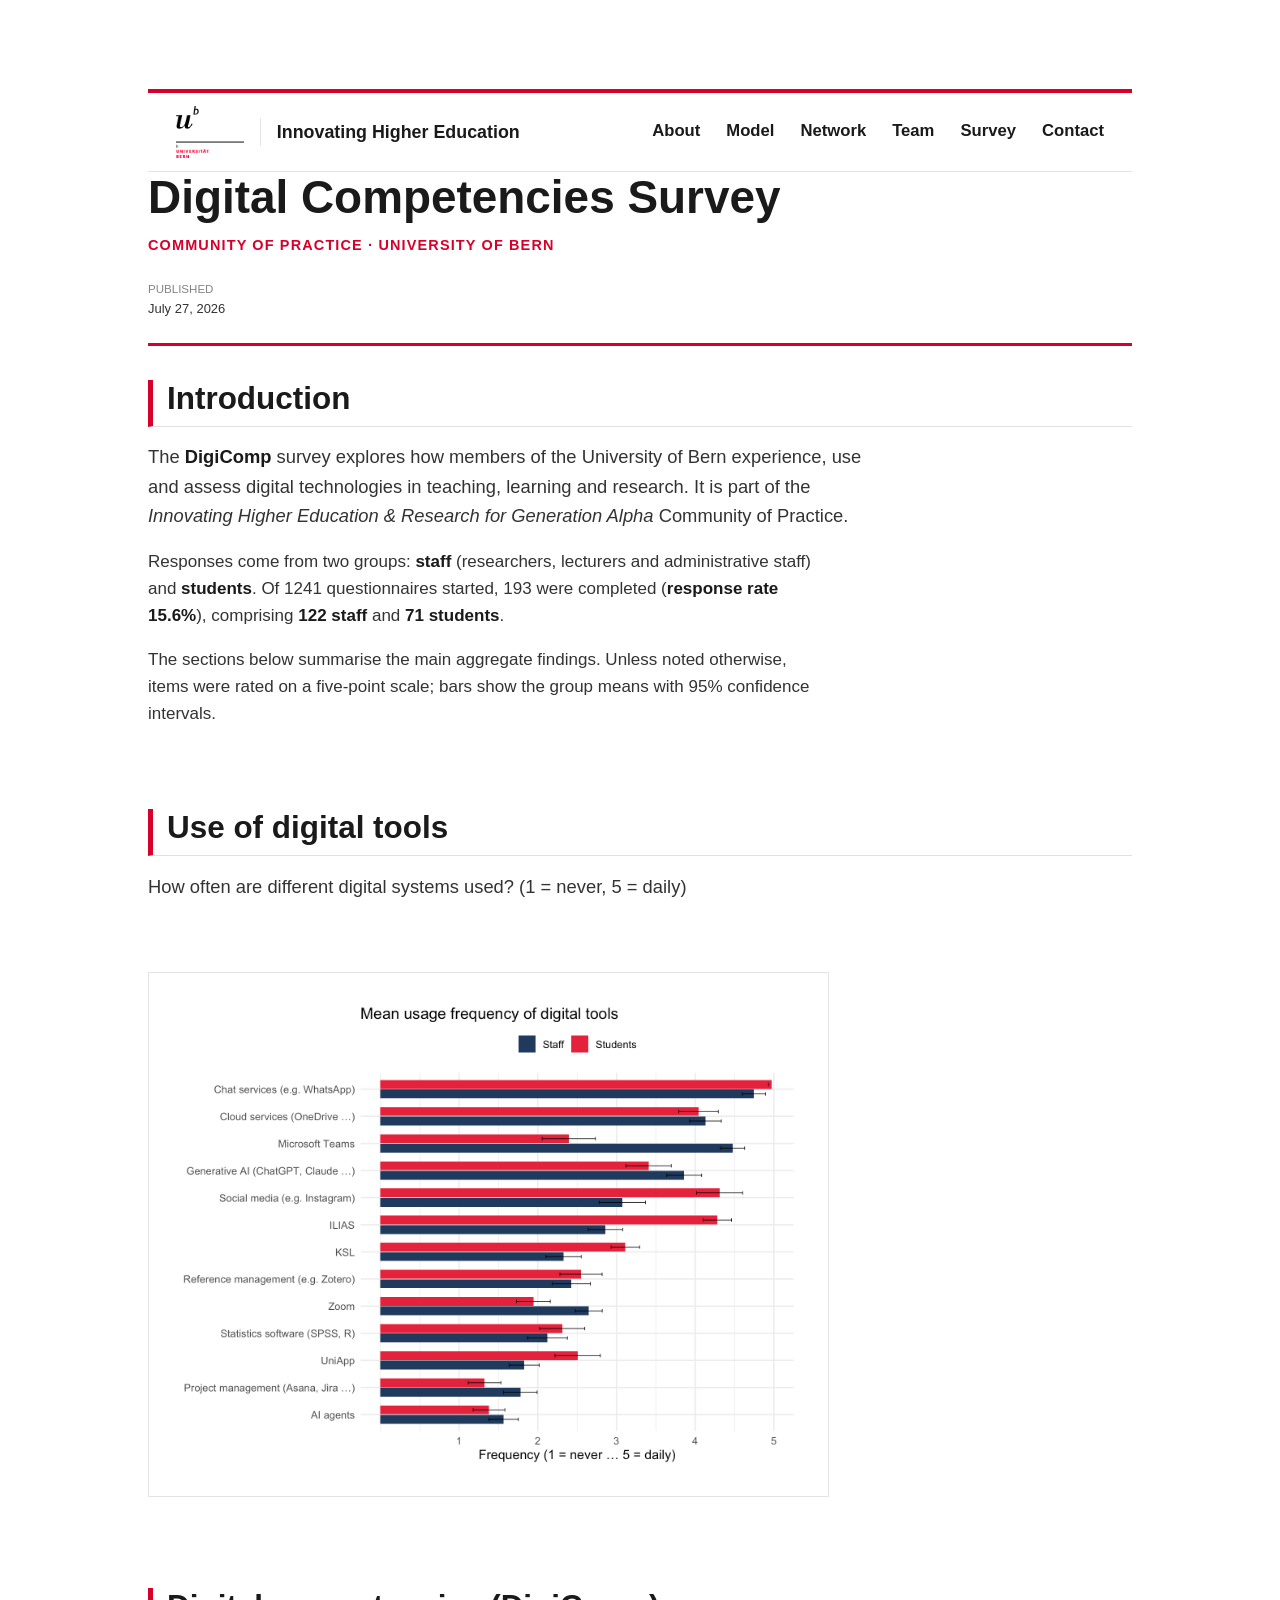
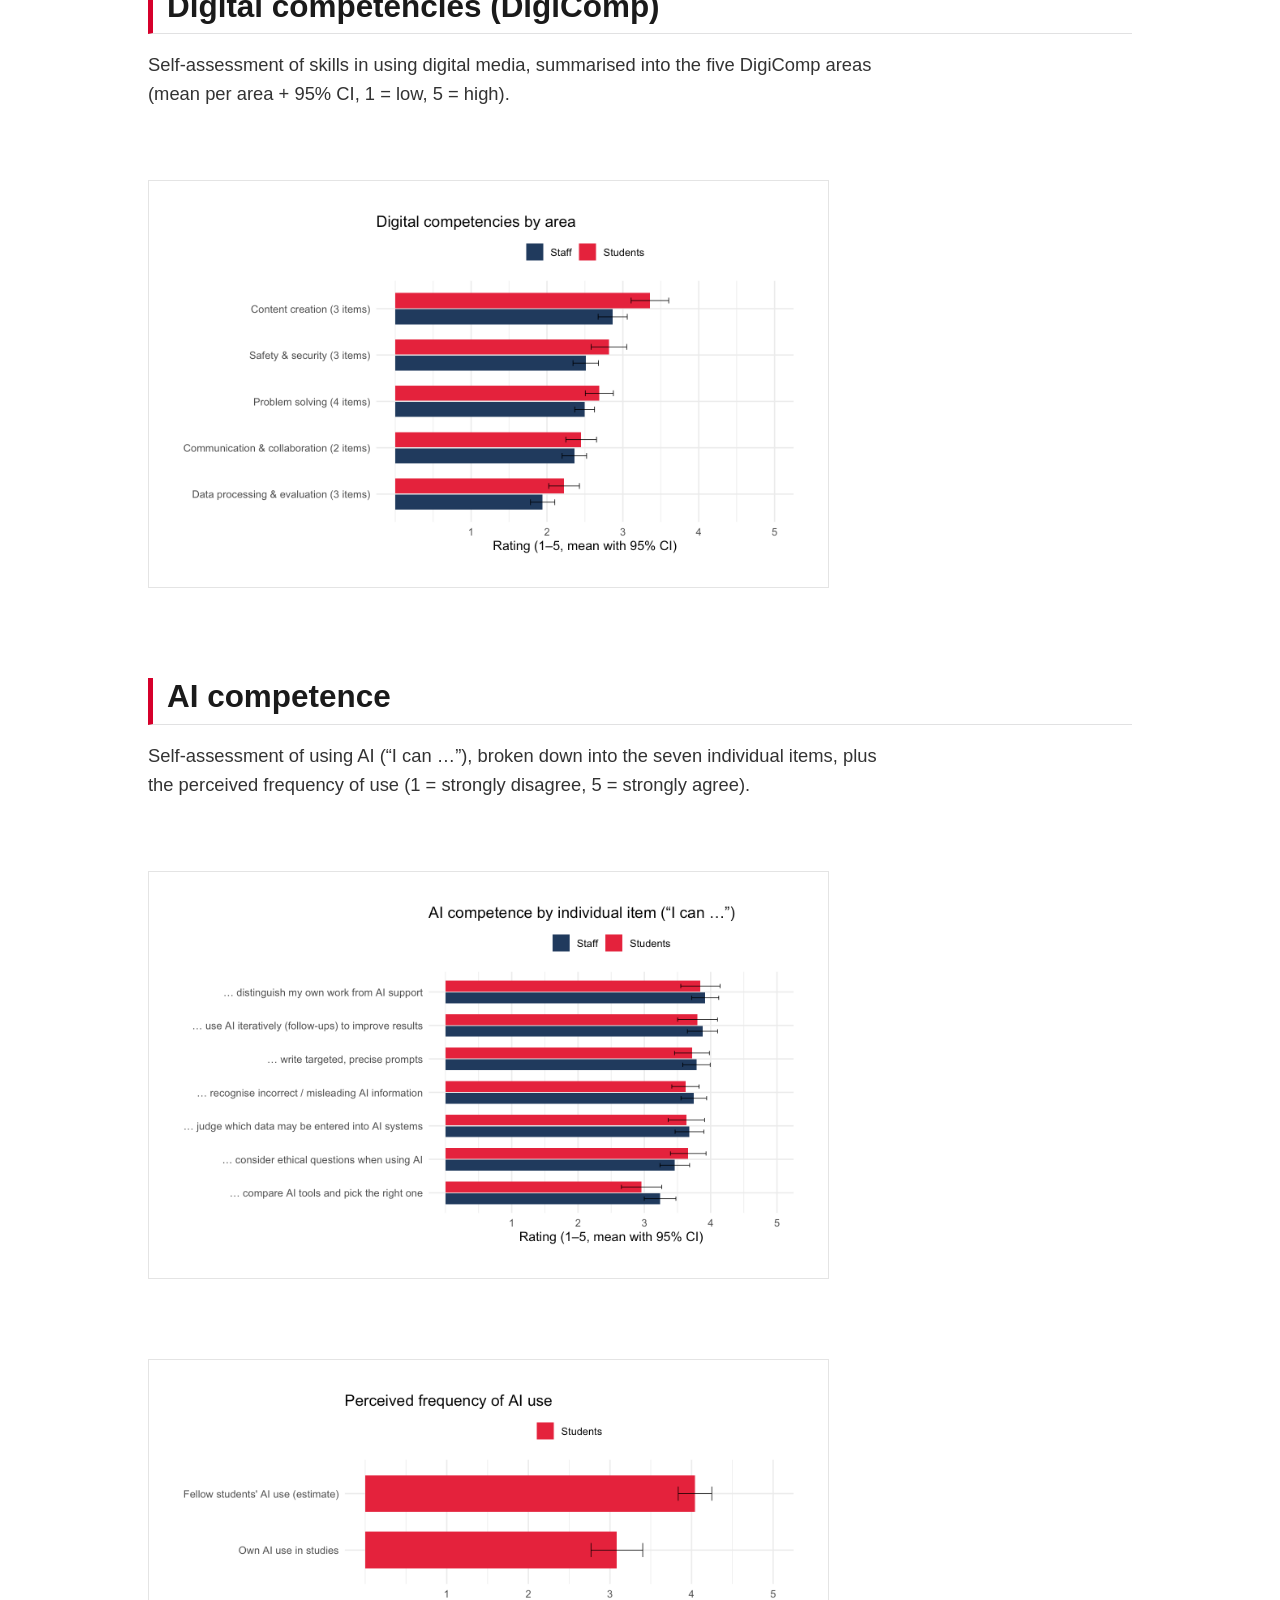
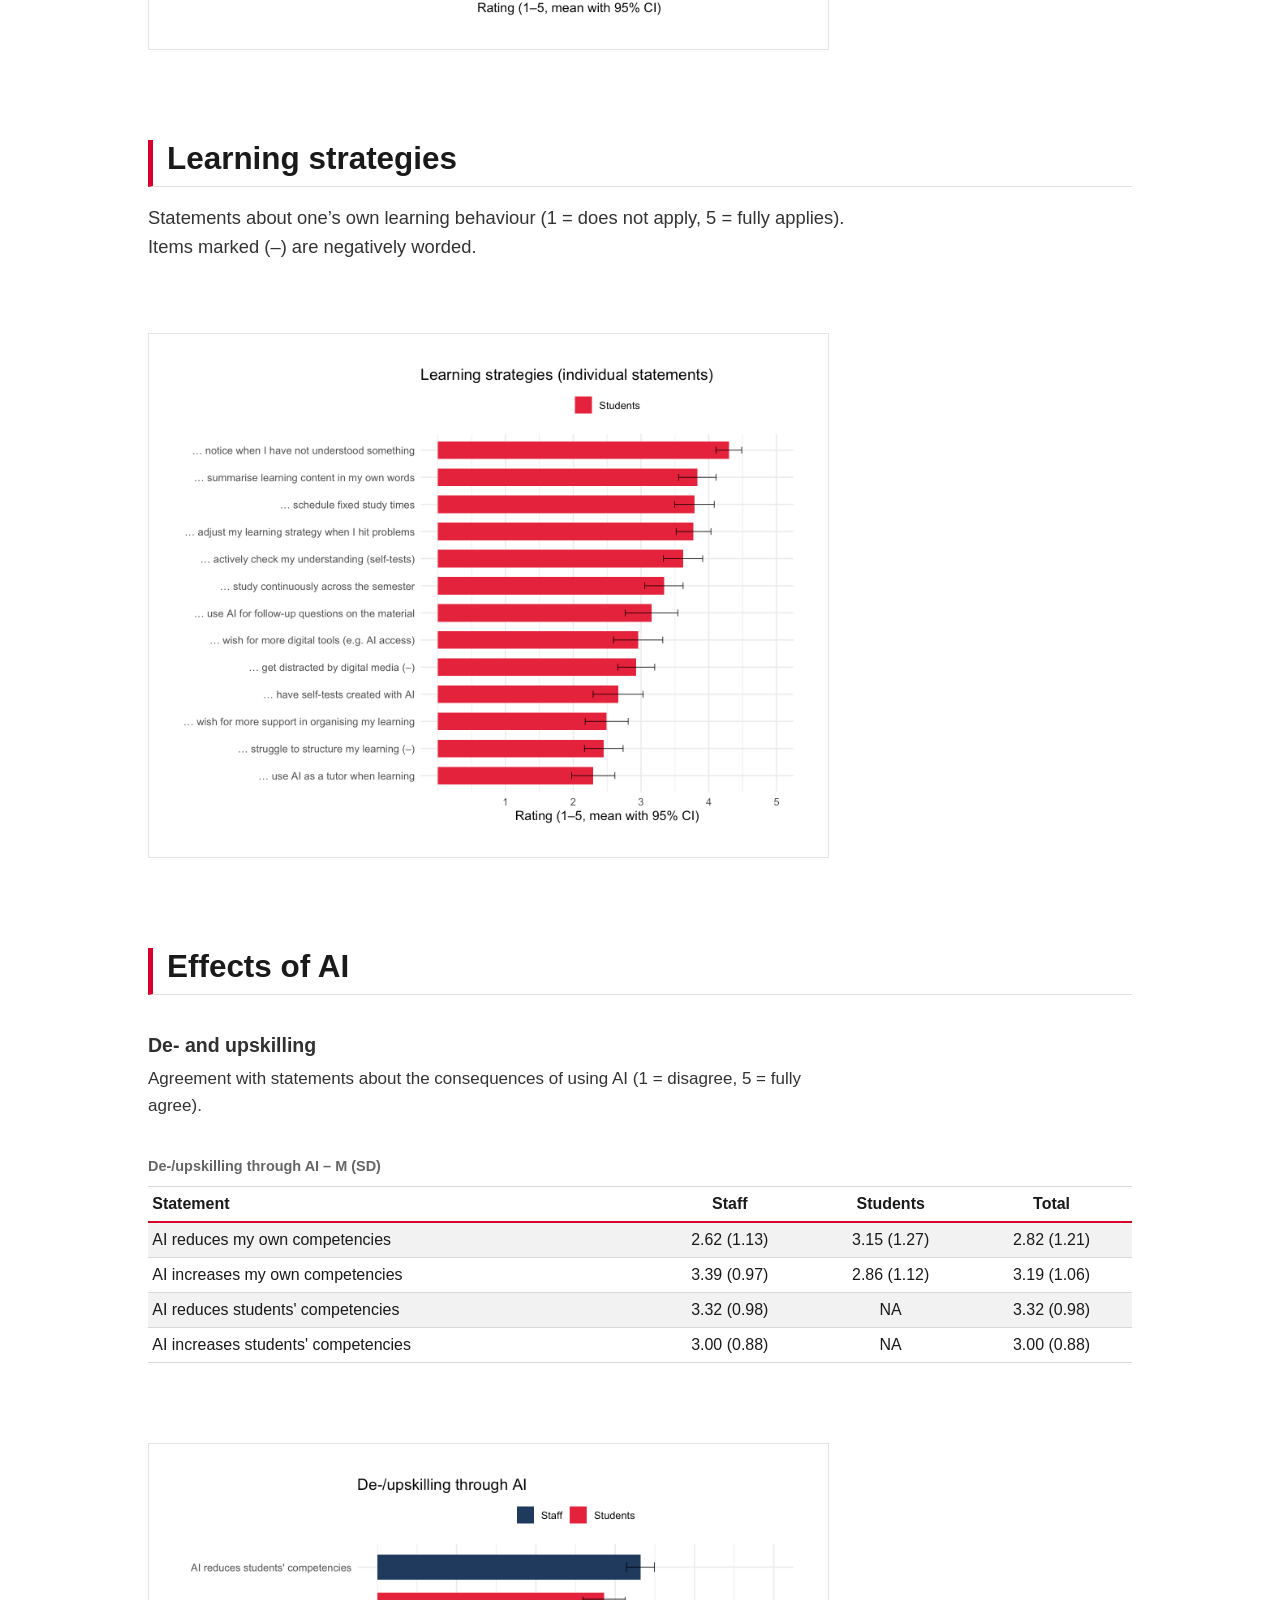
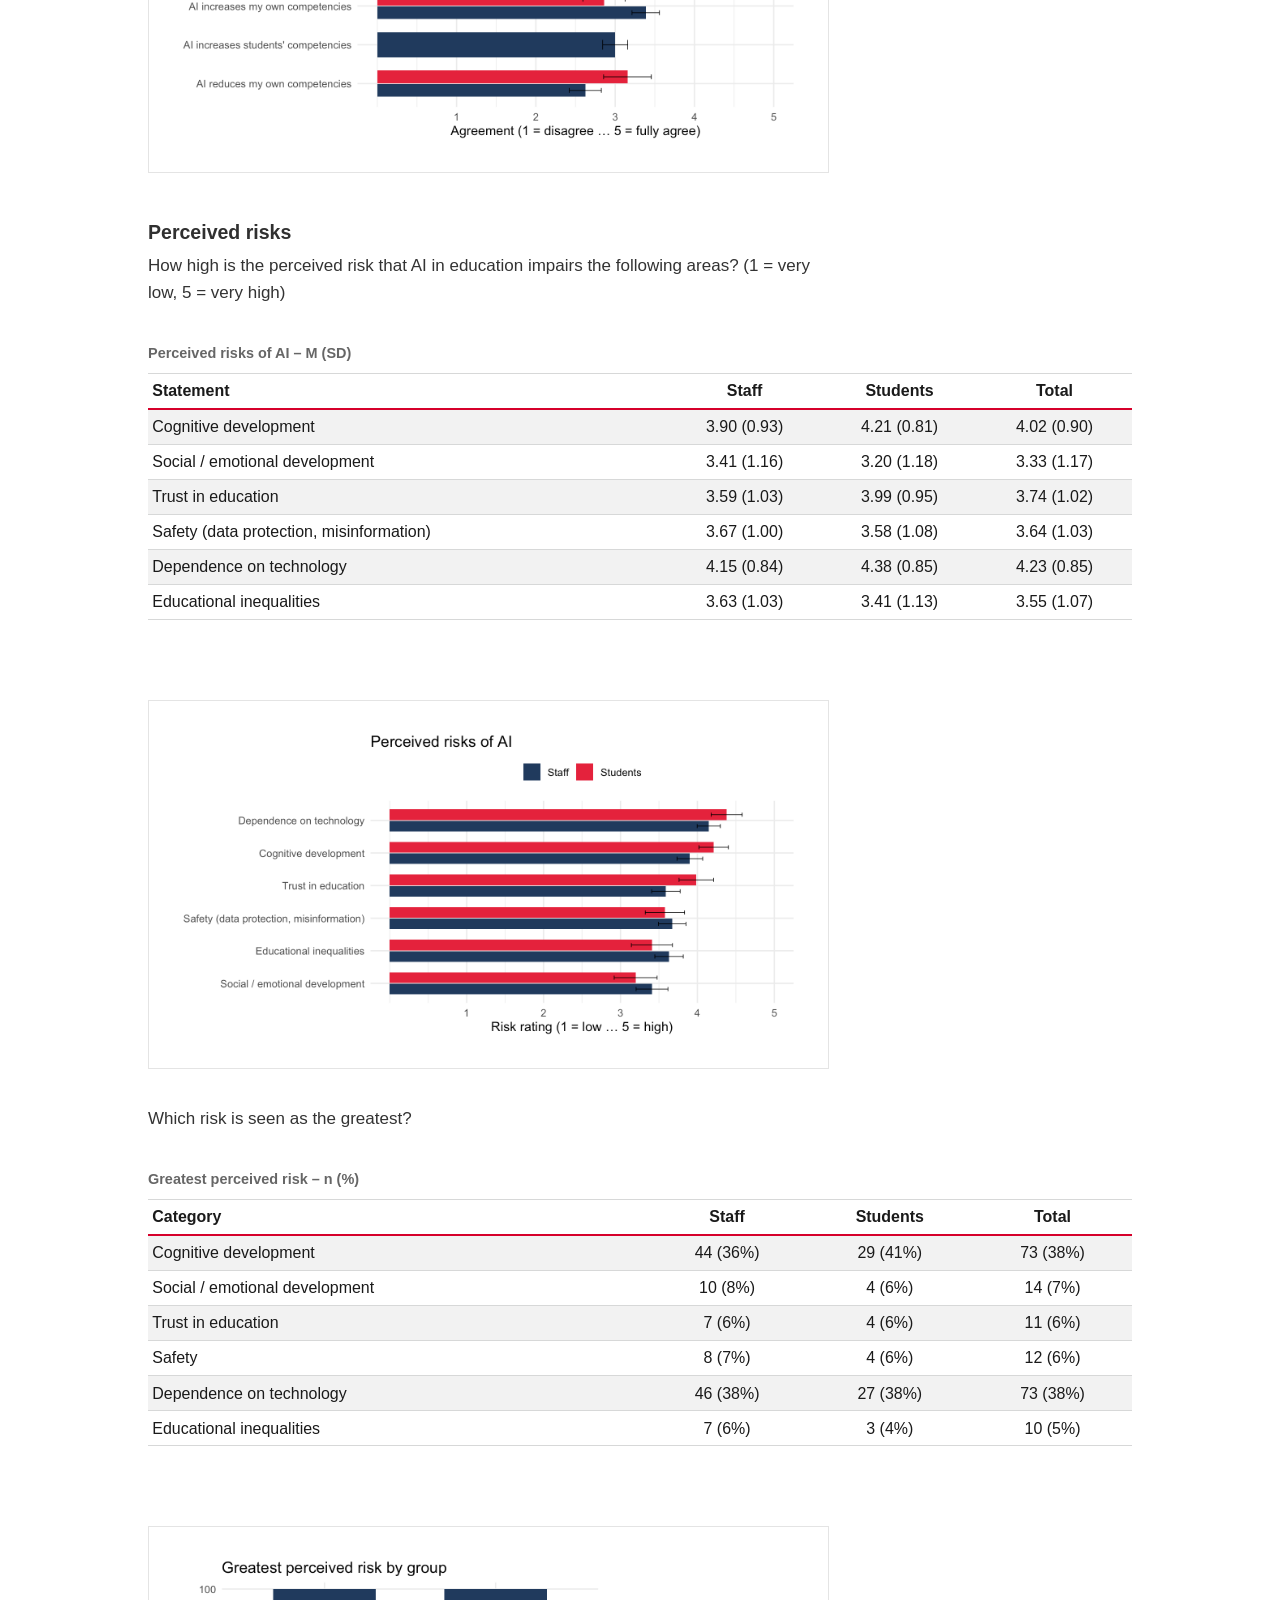
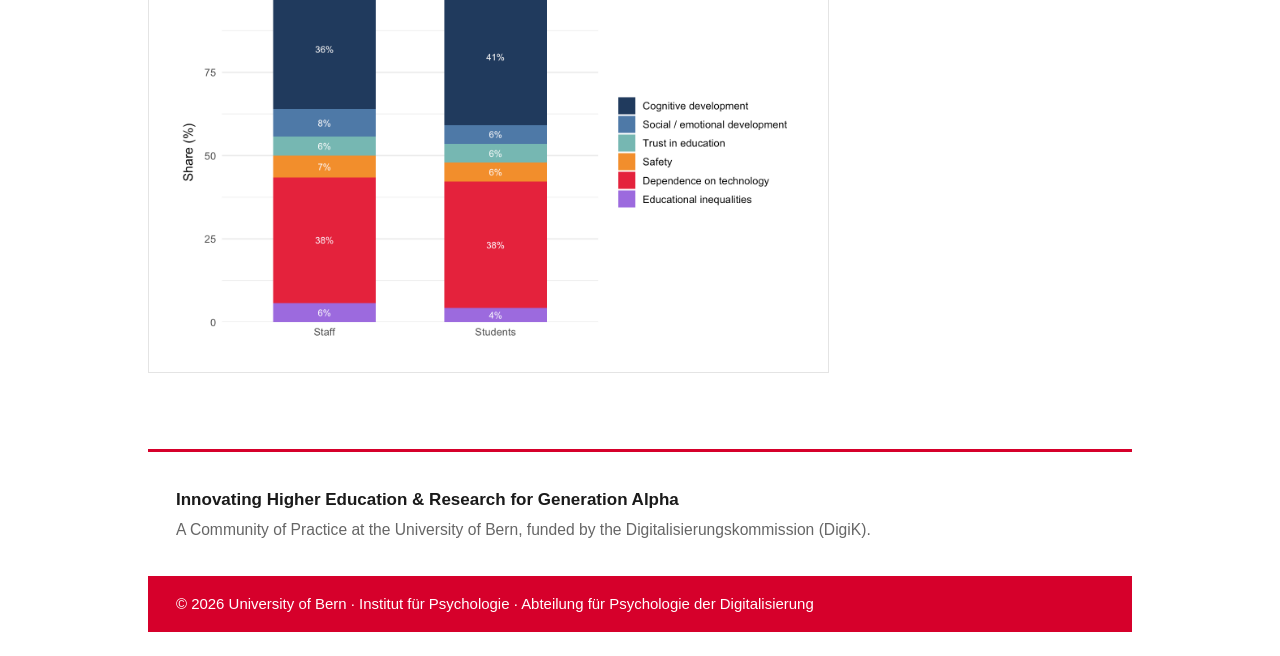
==== survey.html @ 288d1e77 "Add public survey results page and Survey nav item - Add survey.html: English DigiComp survey result" ====
<!DOCTYPE html>
<html xmlns="http://www.w3.org/1999/xhtml" lang="en" xml:lang="en"><head>

<meta charset="utf-8">
<meta name="generator" content="quarto-1.9.37">

<meta name="viewport" content="width=device-width, initial-scale=1.0, user-scalable=yes">

<meta name="dcterms.date" content="2026-07-27">

<title>Digital Competencies Survey</title>
<style>

code{white-space: pre-wrap;}
span.smallcaps{font-variant: small-caps;}
div.columns{display: flex; gap: min(4vw, 1.5em);}
div.column{flex: auto; overflow-x: auto;}
div.hanging-indent{margin-left: 1.5em; text-indent: -1.5em;}
ul.task-list{list-style: none;}
ul.task-list li input[type="checkbox"] {
width: 0.8em;
margin: 0 0.8em 0.2em -1em;  vertical-align: middle;
}
</style>


<script>/*!
 * clipboard.js v2.0.11
 * https://clipboardjs.com/
 *
 * Licensed MIT © Zeno Rocha
 */
!function(t,e){"object"==typeof exports&&"object"==typeof module?module.exports=e():"function"==typeof define&&define.amd?define([],e):"object"==typeof exports?exports.ClipboardJS=e():t.ClipboardJS=e()}(this,function(){return n={686:function(t,e,n){"use strict";n.d(e,{default:function(){return b}});var e=n(279),i=n.n(e),e=n(370),u=n.n(e),e=n(817),r=n.n(e);function c(t){try{return document.execCommand(t)}catch(t){return}}var a=function(t){t=r()(t);return c("cut"),t};function o(t,e){var n,o,t=(n=t,o="rtl"===document.documentElement.getAttribute("dir"),(t=document.createElement("textarea")).style.fontSize="12pt",t.style.border="0",t.style.padding="0",t.style.margin="0",t.style.position="absolute",t.style[o?"right":"left"]="-9999px",o=window.pageYOffset||document.documentElement.scrollTop,t.style.top="".concat(o,"px"),t.setAttribute("readonly",""),t.value=n,t);return e.container.appendChild(t),e=r()(t),c("copy"),t.remove(),e}var f=function(t){var e=1<arguments.length&&void 0!==arguments[1]?arguments[1]:{container:document.body},n="";return"string"==typeof t?n=o(t,e):t instanceof HTMLInputElement&&!["text","search","url","tel","password"].includes(null==t?void 0:t.type)?n=o(t.value,e):(n=r()(t),c("copy")),n};function l(t){return(l="function"==typeof Symbol&&"symbol"==typeof Symbol.iterator?function(t){return typeof t}:function(t){return t&&"function"==typeof Symbol&&t.constructor===Symbol&&t!==Symbol.prototype?"symbol":typeof t})(t)}var s=function(){var t=0<arguments.length&&void 0!==arguments[0]?arguments[0]:{},e=t.action,n=void 0===e?"copy":e,o=t.container,e=t.target,t=t.text;if("copy"!==n&&"cut"!==n)throw new Error('Invalid "action" value, use either "copy" or "cut"');if(void 0!==e){if(!e||"object"!==l(e)||1!==e.nodeType)throw new Error('Invalid "target" value, use a valid Element');if("copy"===n&&e.hasAttribute("disabled"))throw new Error('Invalid "target" attribute. Please use "readonly" instead of "disabled" attribute');if("cut"===n&&(e.hasAttribute("readonly")||e.hasAttribute("disabled")))throw new Error('Invalid "target" attribute. You can\'t cut text from elements with "readonly" or "disabled" attributes')}return t?f(t,{container:o}):e?"cut"===n?a(e):f(e,{container:o}):void 0};function p(t){return(p="function"==typeof Symbol&&"symbol"==typeof Symbol.iterator?function(t){return typeof t}:function(t){return t&&"function"==typeof Symbol&&t.constructor===Symbol&&t!==Symbol.prototype?"symbol":typeof t})(t)}function d(t,e){for(var n=0;n<e.length;n++){var o=e[n];o.enumerable=o.enumerable||!1,o.configurable=!0,"value"in o&&(o.writable=!0),Object.defineProperty(t,o.key,o)}}function y(t,e){return(y=Object.setPrototypeOf||function(t,e){return t.__proto__=e,t})(t,e)}function h(n){var o=function(){if("undefined"==typeof Reflect||!Reflect.construct)return!1;if(Reflect.construct.sham)return!1;if("function"==typeof Proxy)return!0;try{return Date.prototype.toString.call(Reflect.construct(Date,[],function(){})),!0}catch(t){return!1}}();return function(){var t,e=v(n);return t=o?(t=v(this).constructor,Reflect.construct(e,arguments,t)):e.apply(this,arguments),e=this,!(t=t)||"object"!==p(t)&&"function"!=typeof t?function(t){if(void 0!==t)return t;throw new ReferenceError("this hasn't been initialised - super() hasn't been called")}(e):t}}function v(t){return(v=Object.setPrototypeOf?Object.getPrototypeOf:function(t){return t.__proto__||Object.getPrototypeOf(t)})(t)}function m(t,e){t="data-clipboard-".concat(t);if(e.hasAttribute(t))return e.getAttribute(t)}var b=function(){!function(t,e){if("function"!=typeof e&&null!==e)throw new TypeError("Super expression must either be null or a function");t.prototype=Object.create(e&&e.prototype,{constructor:{value:t,writable:!0,configurable:!0}}),e&&y(t,e)}(r,i());var t,e,n,o=h(r);function r(t,e){var n;return function(t){if(!(t instanceof r))throw new TypeError("Cannot call a class as a function")}(this),(n=o.call(this)).resolveOptions(e),n.listenClick(t),n}return t=r,n=[{key:"copy",value:function(t){var e=1<arguments.length&&void 0!==arguments[1]?arguments[1]:{container:document.body};return f(t,e)}},{key:"cut",value:function(t){return a(t)}},{key:"isSupported",value:function(){var t=0<arguments.length&&void 0!==arguments[0]?arguments[0]:["copy","cut"],t="string"==typeof t?[t]:t,e=!!document.queryCommandSupported;return t.forEach(function(t){e=e&&!!document.queryCommandSupported(t)}),e}}],(e=[{key:"resolveOptions",value:function(){var t=0<arguments.length&&void 0!==arguments[0]?arguments[0]:{};this.action="function"==typeof t.action?t.action:this.defaultAction,this.target="function"==typeof t.target?t.target:this.defaultTarget,this.text="function"==typeof t.text?t.text:this.defaultText,this.container="object"===p(t.container)?t.container:document.body}},{key:"listenClick",value:function(t){var e=this;this.listener=u()(t,"click",function(t){return e.onClick(t)})}},{key:"onClick",value:function(t){var e=t.delegateTarget||t.currentTarget,n=this.action(e)||"copy",t=s({action:n,container:this.container,target:this.target(e),text:this.text(e)});this.emit(t?"success":"error",{action:n,text:t,trigger:e,clearSelection:function(){e&&e.focus(),window.getSelection().removeAllRanges()}})}},{key:"defaultAction",value:function(t){return m("action",t)}},{key:"defaultTarget",value:function(t){t=m("target",t);if(t)return document.querySelector(t)}},{key:"defaultText",value:function(t){return m("text",t)}},{key:"destroy",value:function(){this.listener.destroy()}}])&&d(t.prototype,e),n&&d(t,n),r}()},828:function(t){var e;"undefined"==typeof Element||Element.prototype.matches||((e=Element.prototype).matches=e.matchesSelector||e.mozMatchesSelector||e.msMatchesSelector||e.oMatchesSelector||e.webkitMatchesSelector),t.exports=function(t,e){for(;t&&9!==t.nodeType;){if("function"==typeof t.matches&&t.matches(e))return t;t=t.parentNode}}},438:function(t,e,n){var u=n(828);function i(t,e,n,o,r){var i=function(e,n,t,o){return function(t){t.delegateTarget=u(t.target,n),t.delegateTarget&&o.call(e,t)}}.apply(this,arguments);return t.addEventListener(n,i,r),{destroy:function(){t.removeEventListener(n,i,r)}}}t.exports=function(t,e,n,o,r){return"function"==typeof t.addEventListener?i.apply(null,arguments):"function"==typeof n?i.bind(null,document).apply(null,arguments):("string"==typeof t&&(t=document.querySelectorAll(t)),Array.prototype.map.call(t,function(t){return i(t,e,n,o,r)}))}},879:function(t,n){n.node=function(t){return void 0!==t&&t instanceof HTMLElement&&1===t.nodeType},n.nodeList=function(t){var e=Object.prototype.toString.call(t);return void 0!==t&&("[object NodeList]"===e||"[object HTMLCollection]"===e)&&"length"in t&&(0===t.length||n.node(t[0]))},n.string=function(t){return"string"==typeof t||t instanceof String},n.fn=function(t){return"[object Function]"===Object.prototype.toString.call(t)}},370:function(t,e,n){var f=n(879),l=n(438);t.exports=function(t,e,n){if(!t&&!e&&!n)throw new Error("Missing required arguments");if(!f.string(e))throw new TypeError("Second argument must be a String");if(!f.fn(n))throw new TypeError("Third argument must be a Function");if(f.node(t))return c=e,a=n,(u=t).addEventListener(c,a),{destroy:function(){u.removeEventListener(c,a)}};if(f.nodeList(t))return o=t,r=e,i=n,Array.prototype.forEach.call(o,function(t){t.addEventListener(r,i)}),{destroy:function(){Array.prototype.forEach.call(o,function(t){t.removeEventListener(r,i)})}};if(f.string(t))return t=t,e=e,n=n,l(document.body,t,e,n);throw new TypeError("First argument must be a String, HTMLElement, HTMLCollection, or NodeList");var o,r,i,u,c,a}},817:function(t){t.exports=function(t){var e,n="SELECT"===t.nodeName?(t.focus(),t.value):"INPUT"===t.nodeName||"TEXTAREA"===t.nodeName?((e=t.hasAttribute("readonly"))||t.setAttribute("readonly",""),t.select(),t.setSelectionRange(0,t.value.length),e||t.removeAttribute("readonly"),t.value):(t.hasAttribute("contenteditable")&&t.focus(),n=window.getSelection(),(e=document.createRange()).selectNodeContents(t),n.removeAllRanges(),n.addRange(e),n.toString());return n}},279:function(t){function e(){}e.prototype={on:function(t,e,n){var o=this.e||(this.e={});return(o[t]||(o[t]=[])).push({fn:e,ctx:n}),this},once:function(t,e,n){var o=this;function r(){o.off(t,r),e.apply(n,arguments)}return r._=e,this.on(t,r,n)},emit:function(t){for(var e=[].slice.call(arguments,1),n=((this.e||(this.e={}))[t]||[]).slice(),o=0,r=n.length;o<r;o++)n[o].fn.apply(n[o].ctx,e);return this},off:function(t,e){var n=this.e||(this.e={}),o=n[t],r=[];if(o&&e)for(var i=0,u=o.length;i<u;i++)o[i].fn!==e&&o[i].fn._!==e&&r.push(o[i]);return r.length?n[t]=r:delete n[t],this}},t.exports=e,t.exports.TinyEmitter=e}},r={},o.n=function(t){var e=t&&t.__esModule?function(){return t.default}:function(){return t};return o.d(e,{a:e}),e},o.d=function(t,e){for(var n in e)o.o(e,n)&&!o.o(t,n)&&Object.defineProperty(t,n,{enumerable:!0,get:e[n]})},o.o=function(t,e){return Object.prototype.hasOwnProperty.call(t,e)},o(686).default;function o(t){if(r[t])return r[t].exports;var e=r[t]={exports:{}};return n[t](e,e.exports,o),e.exports}var n,r});</script>
<script src="[data-uri]" type="module"></script>
<script src="[data-uri]" type="module"></script>
<script>/**
 * @popperjs/core v2.11.7 - MIT License
 */

!function(e,t){"object"==typeof exports&&"undefined"!=typeof module?t(exports):"function"==typeof define&&define.amd?define(["exports"],t):t((e="undefined"!=typeof globalThis?globalThis:e||self).Popper={})}(this,(function(e){"use strict";function t(e){if(null==e)return window;if("[object Window]"!==e.toString()){var t=e.ownerDocument;return t&&t.defaultView||window}return e}function n(e){return e instanceof t(e).Element||e instanceof Element}function r(e){return e instanceof t(e).HTMLElement||e instanceof HTMLElement}function o(e){return"undefined"!=typeof ShadowRoot&&(e instanceof t(e).ShadowRoot||e instanceof ShadowRoot)}var i=Math.max,a=Math.min,s=Math.round;function f(){var e=navigator.userAgentData;return null!=e&&e.brands&&Array.isArray(e.brands)?e.brands.map((function(e){return e.brand+"/"+e.version})).join(" "):navigator.userAgent}function c(){return!/^((?!chrome|android).)*safari/i.test(f())}function p(e,o,i){void 0===o&&(o=!1),void 0===i&&(i=!1);var a=e.getBoundingClientRect(),f=1,p=1;o&&r(e)&&(f=e.offsetWidth>0&&s(a.width)/e.offsetWidth||1,p=e.offsetHeight>0&&s(a.height)/e.offsetHeight||1);var u=(n(e)?t(e):window).visualViewport,l=!c()&&i,d=(a.left+(l&&u?u.offsetLeft:0))/f,h=(a.top+(l&&u?u.offsetTop:0))/p,m=a.width/f,v=a.height/p;return{width:m,height:v,top:h,right:d+m,bottom:h+v,left:d,x:d,y:h}}function u(e){var n=t(e);return{scrollLeft:n.pageXOffset,scrollTop:n.pageYOffset}}function l(e){return e?(e.nodeName||"").toLowerCase():null}function d(e){return((n(e)?e.ownerDocument:e.document)||window.document).documentElement}function h(e){return p(d(e)).left+u(e).scrollLeft}function m(e){return t(e).getComputedStyle(e)}function v(e){var t=m(e),n=t.overflow,r=t.overflowX,o=t.overflowY;return/auto|scroll|overlay|hidden/.test(n+o+r)}function y(e,n,o){void 0===o&&(o=!1);var i,a,f=r(n),c=r(n)&&function(e){var t=e.getBoundingClientRect(),n=s(t.width)/e.offsetWidth||1,r=s(t.height)/e.offsetHeight||1;return 1!==n||1!==r}(n),m=d(n),y=p(e,c,o),g={scrollLeft:0,scrollTop:0},b={x:0,y:0};return(f||!f&&!o)&&(("body"!==l(n)||v(m))&&(g=(i=n)!==t(i)&&r(i)?{scrollLeft:(a=i).scrollLeft,scrollTop:a.scrollTop}:u(i)),r(n)?((b=p(n,!0)).x+=n.clientLeft,b.y+=n.clientTop):m&&(b.x=h(m))),{x:y.left+g.scrollLeft-b.x,y:y.top+g.scrollTop-b.y,width:y.width,height:y.height}}function g(e){var t=p(e),n=e.offsetWidth,r=e.offsetHeight;return Math.abs(t.width-n)<=1&&(n=t.width),Math.abs(t.height-r)<=1&&(r=t.height),{x:e.offsetLeft,y:e.offsetTop,width:n,height:r}}function b(e){return"html"===l(e)?e:e.assignedSlot||e.parentNode||(o(e)?e.host:null)||d(e)}function x(e){return["html","body","#document"].indexOf(l(e))>=0?e.ownerDocument.body:r(e)&&v(e)?e:x(b(e))}function w(e,n){var r;void 0===n&&(n=[]);var o=x(e),i=o===(null==(r=e.ownerDocument)?void 0:r.body),a=t(o),s=i?[a].concat(a.visualViewport||[],v(o)?o:[]):o,f=n.concat(s);return i?f:f.concat(w(b(s)))}function O(e){return["table","td","th"].indexOf(l(e))>=0}function j(e){return r(e)&&"fixed"!==m(e).position?e.offsetParent:null}function E(e){for(var n=t(e),i=j(e);i&&O(i)&&"static"===m(i).position;)i=j(i);return i&&("html"===l(i)||"body"===l(i)&&"static"===m(i).position)?n:i||function(e){var t=/firefox/i.test(f());if(/Trident/i.test(f())&&r(e)&&"fixed"===m(e).position)return null;var n=b(e);for(o(n)&&(n=n.host);r(n)&&["html","body"].indexOf(l(n))<0;){var i=m(n);if("none"!==i.transform||"none"!==i.perspective||"paint"===i.contain||-1!==["transform","perspective"].indexOf(i.willChange)||t&&"filter"===i.willChange||t&&i.filter&&"none"!==i.filter)return n;n=n.parentNode}return null}(e)||n}var D="top",A="bottom",L="right",P="left",M="auto",k=[D,A,L,P],W="start",B="end",H="viewport",T="popper",R=k.reduce((function(e,t){return e.concat([t+"-"+W,t+"-"+B])}),[]),S=[].concat(k,[M]).reduce((function(e,t){return e.concat([t,t+"-"+W,t+"-"+B])}),[]),V=["beforeRead","read","afterRead","beforeMain","main","afterMain","beforeWrite","write","afterWrite"];function q(e){var t=new Map,n=new Set,r=[];function o(e){n.add(e.name),[].concat(e.requires||[],e.requiresIfExists||[]).forEach((function(e){if(!n.has(e)){var r=t.get(e);r&&o(r)}})),r.push(e)}return e.forEach((function(e){t.set(e.name,e)})),e.forEach((function(e){n.has(e.name)||o(e)})),r}function C(e){return e.split("-")[0]}function N(e,t){var n=t.getRootNode&&t.getRootNode();if(e.contains(t))return!0;if(n&&o(n)){var r=t;do{if(r&&e.isSameNode(r))return!0;r=r.parentNode||r.host}while(r)}return!1}function I(e){return Object.assign({},e,{left:e.x,top:e.y,right:e.x+e.width,bottom:e.y+e.height})}function _(e,r,o){return r===H?I(function(e,n){var r=t(e),o=d(e),i=r.visualViewport,a=o.clientWidth,s=o.clientHeight,f=0,p=0;if(i){a=i.width,s=i.height;var u=c();(u||!u&&"fixed"===n)&&(f=i.offsetLeft,p=i.offsetTop)}return{width:a,height:s,x:f+h(e),y:p}}(e,o)):n(r)?function(e,t){var n=p(e,!1,"fixed"===t);return n.top=n.top+e.clientTop,n.left=n.left+e.clientLeft,n.bottom=n.top+e.clientHeight,n.right=n.left+e.clientWidth,n.width=e.clientWidth,n.height=e.clientHeight,n.x=n.left,n.y=n.top,n}(r,o):I(function(e){var t,n=d(e),r=u(e),o=null==(t=e.ownerDocument)?void 0:t.body,a=i(n.scrollWidth,n.clientWidth,o?o.scrollWidth:0,o?o.clientWidth:0),s=i(n.scrollHeight,n.clientHeight,o?o.scrollHeight:0,o?o.clientHeight:0),f=-r.scrollLeft+h(e),c=-r.scrollTop;return"rtl"===m(o||n).direction&&(f+=i(n.clientWidth,o?o.clientWidth:0)-a),{width:a,height:s,x:f,y:c}}(d(e)))}function F(e,t,o,s){var f="clippingParents"===t?function(e){var t=w(b(e)),o=["absolute","fixed"].indexOf(m(e).position)>=0&&r(e)?E(e):e;return n(o)?t.filter((function(e){return n(e)&&N(e,o)&&"body"!==l(e)})):[]}(e):[].concat(t),c=[].concat(f,[o]),p=c[0],u=c.reduce((function(t,n){var r=_(e,n,s);return t.top=i(r.top,t.top),t.right=a(r.right,t.right),t.bottom=a(r.bottom,t.bottom),t.left=i(r.left,t.left),t}),_(e,p,s));return u.width=u.right-u.left,u.height=u.bottom-u.top,u.x=u.left,u.y=u.top,u}function U(e){return e.split("-")[1]}function z(e){return["top","bottom"].indexOf(e)>=0?"x":"y"}function X(e){var t,n=e.reference,r=e.element,o=e.placement,i=o?C(o):null,a=o?U(o):null,s=n.x+n.width/2-r.width/2,f=n.y+n.height/2-r.height/2;switch(i){case D:t={x:s,y:n.y-r.height};break;case A:t={x:s,y:n.y+n.height};break;case L:t={x:n.x+n.width,y:f};break;case P:t={x:n.x-r.width,y:f};break;default:t={x:n.x,y:n.y}}var c=i?z(i):null;if(null!=c){var p="y"===c?"height":"width";switch(a){case W:t[c]=t[c]-(n[p]/2-r[p]/2);break;case B:t[c]=t[c]+(n[p]/2-r[p]/2)}}return t}function Y(e){return Object.assign({},{top:0,right:0,bottom:0,left:0},e)}function G(e,t){return t.reduce((function(t,n){return t[n]=e,t}),{})}function J(e,t){void 0===t&&(t={});var r=t,o=r.placement,i=void 0===o?e.placement:o,a=r.strategy,s=void 0===a?e.strategy:a,f=r.boundary,c=void 0===f?"clippingParents":f,u=r.rootBoundary,l=void 0===u?H:u,h=r.elementContext,m=void 0===h?T:h,v=r.altBoundary,y=void 0!==v&&v,g=r.padding,b=void 0===g?0:g,x=Y("number"!=typeof b?b:G(b,k)),w=m===T?"reference":T,O=e.rects.popper,j=e.elements[y?w:m],E=F(n(j)?j:j.contextElement||d(e.elements.popper),c,l,s),P=p(e.elements.reference),M=X({reference:P,element:O,strategy:"absolute",placement:i}),W=I(Object.assign({},O,M)),B=m===T?W:P,R={top:E.top-B.top+x.top,bottom:B.bottom-E.bottom+x.bottom,left:E.left-B.left+x.left,right:B.right-E.right+x.right},S=e.modifiersData.offset;if(m===T&&S){var V=S[i];Object.keys(R).forEach((function(e){var t=[L,A].indexOf(e)>=0?1:-1,n=[D,A].indexOf(e)>=0?"y":"x";R[e]+=V[n]*t}))}return R}var K={placement:"bottom",modifiers:[],strategy:"absolute"};function Q(){for(var e=arguments.length,t=new Array(e),n=0;n<e;n++)t[n]=arguments[n];return!t.some((function(e){return!(e&&"function"==typeof e.getBoundingClientRect)}))}function Z(e){void 0===e&&(e={});var t=e,r=t.defaultModifiers,o=void 0===r?[]:r,i=t.defaultOptions,a=void 0===i?K:i;return function(e,t,r){void 0===r&&(r=a);var i,s,f={placement:"bottom",orderedModifiers:[],options:Object.assign({},K,a),modifiersData:{},elements:{reference:e,popper:t},attributes:{},styles:{}},c=[],p=!1,u={state:f,setOptions:function(r){var i="function"==typeof r?r(f.options):r;l(),f.options=Object.assign({},a,f.options,i),f.scrollParents={reference:n(e)?w(e):e.contextElement?w(e.contextElement):[],popper:w(t)};var s,p,d=function(e){var t=q(e);return V.reduce((function(e,n){return e.concat(t.filter((function(e){return e.phase===n})))}),[])}((s=[].concat(o,f.options.modifiers),p=s.reduce((function(e,t){var n=e[t.name];return e[t.name]=n?Object.assign({},n,t,{options:Object.assign({},n.options,t.options),data:Object.assign({},n.data,t.data)}):t,e}),{}),Object.keys(p).map((function(e){return p[e]}))));return f.orderedModifiers=d.filter((function(e){return e.enabled})),f.orderedModifiers.forEach((function(e){var t=e.name,n=e.options,r=void 0===n?{}:n,o=e.effect;if("function"==typeof o){var i=o({state:f,name:t,instance:u,options:r}),a=function(){};c.push(i||a)}})),u.update()},forceUpdate:function(){if(!p){var e=f.elements,t=e.reference,n=e.popper;if(Q(t,n)){f.rects={reference:y(t,E(n),"fixed"===f.options.strategy),popper:g(n)},f.reset=!1,f.placement=f.options.placement,f.orderedModifiers.forEach((function(e){return f.modifiersData[e.name]=Object.assign({},e.data)}));for(var r=0;r<f.orderedModifiers.length;r++)if(!0!==f.reset){var o=f.orderedModifiers[r],i=o.fn,a=o.options,s=void 0===a?{}:a,c=o.name;"function"==typeof i&&(f=i({state:f,options:s,name:c,instance:u})||f)}else f.reset=!1,r=-1}}},update:(i=function(){return new Promise((function(e){u.forceUpdate(),e(f)}))},function(){return s||(s=new Promise((function(e){Promise.resolve().then((function(){s=void 0,e(i())}))}))),s}),destroy:function(){l(),p=!0}};if(!Q(e,t))return u;function l(){c.forEach((function(e){return e()})),c=[]}return u.setOptions(r).then((function(e){!p&&r.onFirstUpdate&&r.onFirstUpdate(e)})),u}}var $={passive:!0};var ee={name:"eventListeners",enabled:!0,phase:"write",fn:function(){},effect:function(e){var n=e.state,r=e.instance,o=e.options,i=o.scroll,a=void 0===i||i,s=o.resize,f=void 0===s||s,c=t(n.elements.popper),p=[].concat(n.scrollParents.reference,n.scrollParents.popper);return a&&p.forEach((function(e){e.addEventListener("scroll",r.update,$)})),f&&c.addEventListener("resize",r.update,$),function(){a&&p.forEach((function(e){e.removeEventListener("scroll",r.update,$)})),f&&c.removeEventListener("resize",r.update,$)}},data:{}};var te={name:"popperOffsets",enabled:!0,phase:"read",fn:function(e){var t=e.state,n=e.name;t.modifiersData[n]=X({reference:t.rects.reference,element:t.rects.popper,strategy:"absolute",placement:t.placement})},data:{}},ne={top:"auto",right:"auto",bottom:"auto",left:"auto"};function re(e){var n,r=e.popper,o=e.popperRect,i=e.placement,a=e.variation,f=e.offsets,c=e.position,p=e.gpuAcceleration,u=e.adaptive,l=e.roundOffsets,h=e.isFixed,v=f.x,y=void 0===v?0:v,g=f.y,b=void 0===g?0:g,x="function"==typeof l?l({x:y,y:b}):{x:y,y:b};y=x.x,b=x.y;var w=f.hasOwnProperty("x"),O=f.hasOwnProperty("y"),j=P,M=D,k=window;if(u){var W=E(r),H="clientHeight",T="clientWidth";if(W===t(r)&&"static"!==m(W=d(r)).position&&"absolute"===c&&(H="scrollHeight",T="scrollWidth"),W=W,i===D||(i===P||i===L)&&a===B)M=A,b-=(h&&W===k&&k.visualViewport?k.visualViewport.height:W[H])-o.height,b*=p?1:-1;if(i===P||(i===D||i===A)&&a===B)j=L,y-=(h&&W===k&&k.visualViewport?k.visualViewport.width:W[T])-o.width,y*=p?1:-1}var R,S=Object.assign({position:c},u&&ne),V=!0===l?function(e,t){var n=e.x,r=e.y,o=t.devicePixelRatio||1;return{x:s(n*o)/o||0,y:s(r*o)/o||0}}({x:y,y:b},t(r)):{x:y,y:b};return y=V.x,b=V.y,p?Object.assign({},S,((R={})[M]=O?"0":"",R[j]=w?"0":"",R.transform=(k.devicePixelRatio||1)<=1?"translate("+y+"px, "+b+"px)":"translate3d("+y+"px, "+b+"px, 0)",R)):Object.assign({},S,((n={})[M]=O?b+"px":"",n[j]=w?y+"px":"",n.transform="",n))}var oe={name:"computeStyles",enabled:!0,phase:"beforeWrite",fn:function(e){var t=e.state,n=e.options,r=n.gpuAcceleration,o=void 0===r||r,i=n.adaptive,a=void 0===i||i,s=n.roundOffsets,f=void 0===s||s,c={placement:C(t.placement),variation:U(t.placement),popper:t.elements.popper,popperRect:t.rects.popper,gpuAcceleration:o,isFixed:"fixed"===t.options.strategy};null!=t.modifiersData.popperOffsets&&(t.styles.popper=Object.assign({},t.styles.popper,re(Object.assign({},c,{offsets:t.modifiersData.popperOffsets,position:t.options.strategy,adaptive:a,roundOffsets:f})))),null!=t.modifiersData.arrow&&(t.styles.arrow=Object.assign({},t.styles.arrow,re(Object.assign({},c,{offsets:t.modifiersData.arrow,position:"absolute",adaptive:!1,roundOffsets:f})))),t.attributes.popper=Object.assign({},t.attributes.popper,{"data-popper-placement":t.placement})},data:{}};var ie={name:"applyStyles",enabled:!0,phase:"write",fn:function(e){var t=e.state;Object.keys(t.elements).forEach((function(e){var n=t.styles[e]||{},o=t.attributes[e]||{},i=t.elements[e];r(i)&&l(i)&&(Object.assign(i.style,n),Object.keys(o).forEach((function(e){var t=o[e];!1===t?i.removeAttribute(e):i.setAttribute(e,!0===t?"":t)})))}))},effect:function(e){var t=e.state,n={popper:{position:t.options.strategy,left:"0",top:"0",margin:"0"},arrow:{position:"absolute"},reference:{}};return Object.assign(t.elements.popper.style,n.popper),t.styles=n,t.elements.arrow&&Object.assign(t.elements.arrow.style,n.arrow),function(){Object.keys(t.elements).forEach((function(e){var o=t.elements[e],i=t.attributes[e]||{},a=Object.keys(t.styles.hasOwnProperty(e)?t.styles[e]:n[e]).reduce((function(e,t){return e[t]="",e}),{});r(o)&&l(o)&&(Object.assign(o.style,a),Object.keys(i).forEach((function(e){o.removeAttribute(e)})))}))}},requires:["computeStyles"]};var ae={name:"offset",enabled:!0,phase:"main",requires:["popperOffsets"],fn:function(e){var t=e.state,n=e.options,r=e.name,o=n.offset,i=void 0===o?[0,0]:o,a=S.reduce((function(e,n){return e[n]=function(e,t,n){var r=C(e),o=[P,D].indexOf(r)>=0?-1:1,i="function"==typeof n?n(Object.assign({},t,{placement:e})):n,a=i[0],s=i[1];return a=a||0,s=(s||0)*o,[P,L].indexOf(r)>=0?{x:s,y:a}:{x:a,y:s}}(n,t.rects,i),e}),{}),s=a[t.placement],f=s.x,c=s.y;null!=t.modifiersData.popperOffsets&&(t.modifiersData.popperOffsets.x+=f,t.modifiersData.popperOffsets.y+=c),t.modifiersData[r]=a}},se={left:"right",right:"left",bottom:"top",top:"bottom"};function fe(e){return e.replace(/left|right|bottom|top/g,(function(e){return se[e]}))}var ce={start:"end",end:"start"};function pe(e){return e.replace(/start|end/g,(function(e){return ce[e]}))}function ue(e,t){void 0===t&&(t={});var n=t,r=n.placement,o=n.boundary,i=n.rootBoundary,a=n.padding,s=n.flipVariations,f=n.allowedAutoPlacements,c=void 0===f?S:f,p=U(r),u=p?s?R:R.filter((function(e){return U(e)===p})):k,l=u.filter((function(e){return c.indexOf(e)>=0}));0===l.length&&(l=u);var d=l.reduce((function(t,n){return t[n]=J(e,{placement:n,boundary:o,rootBoundary:i,padding:a})[C(n)],t}),{});return Object.keys(d).sort((function(e,t){return d[e]-d[t]}))}var le={name:"flip",enabled:!0,phase:"main",fn:function(e){var t=e.state,n=e.options,r=e.name;if(!t.modifiersData[r]._skip){for(var o=n.mainAxis,i=void 0===o||o,a=n.altAxis,s=void 0===a||a,f=n.fallbackPlacements,c=n.padding,p=n.boundary,u=n.rootBoundary,l=n.altBoundary,d=n.flipVariations,h=void 0===d||d,m=n.allowedAutoPlacements,v=t.options.placement,y=C(v),g=f||(y===v||!h?[fe(v)]:function(e){if(C(e)===M)return[];var t=fe(e);return[pe(e),t,pe(t)]}(v)),b=[v].concat(g).reduce((function(e,n){return e.concat(C(n)===M?ue(t,{placement:n,boundary:p,rootBoundary:u,padding:c,flipVariations:h,allowedAutoPlacements:m}):n)}),[]),x=t.rects.reference,w=t.rects.popper,O=new Map,j=!0,E=b[0],k=0;k<b.length;k++){var B=b[k],H=C(B),T=U(B)===W,R=[D,A].indexOf(H)>=0,S=R?"width":"height",V=J(t,{placement:B,boundary:p,rootBoundary:u,altBoundary:l,padding:c}),q=R?T?L:P:T?A:D;x[S]>w[S]&&(q=fe(q));var N=fe(q),I=[];if(i&&I.push(V[H]<=0),s&&I.push(V[q]<=0,V[N]<=0),I.every((function(e){return e}))){E=B,j=!1;break}O.set(B,I)}if(j)for(var _=function(e){var t=b.find((function(t){var n=O.get(t);if(n)return n.slice(0,e).every((function(e){return e}))}));if(t)return E=t,"break"},F=h?3:1;F>0;F--){if("break"===_(F))break}t.placement!==E&&(t.modifiersData[r]._skip=!0,t.placement=E,t.reset=!0)}},requiresIfExists:["offset"],data:{_skip:!1}};function de(e,t,n){return i(e,a(t,n))}var he={name:"preventOverflow",enabled:!0,phase:"main",fn:function(e){var t=e.state,n=e.options,r=e.name,o=n.mainAxis,s=void 0===o||o,f=n.altAxis,c=void 0!==f&&f,p=n.boundary,u=n.rootBoundary,l=n.altBoundary,d=n.padding,h=n.tether,m=void 0===h||h,v=n.tetherOffset,y=void 0===v?0:v,b=J(t,{boundary:p,rootBoundary:u,padding:d,altBoundary:l}),x=C(t.placement),w=U(t.placement),O=!w,j=z(x),M="x"===j?"y":"x",k=t.modifiersData.popperOffsets,B=t.rects.reference,H=t.rects.popper,T="function"==typeof y?y(Object.assign({},t.rects,{placement:t.placement})):y,R="number"==typeof T?{mainAxis:T,altAxis:T}:Object.assign({mainAxis:0,altAxis:0},T),S=t.modifiersData.offset?t.modifiersData.offset[t.placement]:null,V={x:0,y:0};if(k){if(s){var q,N="y"===j?D:P,I="y"===j?A:L,_="y"===j?"height":"width",F=k[j],X=F+b[N],Y=F-b[I],G=m?-H[_]/2:0,K=w===W?B[_]:H[_],Q=w===W?-H[_]:-B[_],Z=t.elements.arrow,$=m&&Z?g(Z):{width:0,height:0},ee=t.modifiersData["arrow#persistent"]?t.modifiersData["arrow#persistent"].padding:{top:0,right:0,bottom:0,left:0},te=ee[N],ne=ee[I],re=de(0,B[_],$[_]),oe=O?B[_]/2-G-re-te-R.mainAxis:K-re-te-R.mainAxis,ie=O?-B[_]/2+G+re+ne+R.mainAxis:Q+re+ne+R.mainAxis,ae=t.elements.arrow&&E(t.elements.arrow),se=ae?"y"===j?ae.clientTop||0:ae.clientLeft||0:0,fe=null!=(q=null==S?void 0:S[j])?q:0,ce=F+ie-fe,pe=de(m?a(X,F+oe-fe-se):X,F,m?i(Y,ce):Y);k[j]=pe,V[j]=pe-F}if(c){var ue,le="x"===j?D:P,he="x"===j?A:L,me=k[M],ve="y"===M?"height":"width",ye=me+b[le],ge=me-b[he],be=-1!==[D,P].indexOf(x),xe=null!=(ue=null==S?void 0:S[M])?ue:0,we=be?ye:me-B[ve]-H[ve]-xe+R.altAxis,Oe=be?me+B[ve]+H[ve]-xe-R.altAxis:ge,je=m&&be?function(e,t,n){var r=de(e,t,n);return r>n?n:r}(we,me,Oe):de(m?we:ye,me,m?Oe:ge);k[M]=je,V[M]=je-me}t.modifiersData[r]=V}},requiresIfExists:["offset"]};var me={name:"arrow",enabled:!0,phase:"main",fn:function(e){var t,n=e.state,r=e.name,o=e.options,i=n.elements.arrow,a=n.modifiersData.popperOffsets,s=C(n.placement),f=z(s),c=[P,L].indexOf(s)>=0?"height":"width";if(i&&a){var p=function(e,t){return Y("number"!=typeof(e="function"==typeof e?e(Object.assign({},t.rects,{placement:t.placement})):e)?e:G(e,k))}(o.padding,n),u=g(i),l="y"===f?D:P,d="y"===f?A:L,h=n.rects.reference[c]+n.rects.reference[f]-a[f]-n.rects.popper[c],m=a[f]-n.rects.reference[f],v=E(i),y=v?"y"===f?v.clientHeight||0:v.clientWidth||0:0,b=h/2-m/2,x=p[l],w=y-u[c]-p[d],O=y/2-u[c]/2+b,j=de(x,O,w),M=f;n.modifiersData[r]=((t={})[M]=j,t.centerOffset=j-O,t)}},effect:function(e){var t=e.state,n=e.options.element,r=void 0===n?"[data-popper-arrow]":n;null!=r&&("string"!=typeof r||(r=t.elements.popper.querySelector(r)))&&N(t.elements.popper,r)&&(t.elements.arrow=r)},requires:["popperOffsets"],requiresIfExists:["preventOverflow"]};function ve(e,t,n){return void 0===n&&(n={x:0,y:0}),{top:e.top-t.height-n.y,right:e.right-t.width+n.x,bottom:e.bottom-t.height+n.y,left:e.left-t.width-n.x}}function ye(e){return[D,L,A,P].some((function(t){return e[t]>=0}))}var ge={name:"hide",enabled:!0,phase:"main",requiresIfExists:["preventOverflow"],fn:function(e){var t=e.state,n=e.name,r=t.rects.reference,o=t.rects.popper,i=t.modifiersData.preventOverflow,a=J(t,{elementContext:"reference"}),s=J(t,{altBoundary:!0}),f=ve(a,r),c=ve(s,o,i),p=ye(f),u=ye(c);t.modifiersData[n]={referenceClippingOffsets:f,popperEscapeOffsets:c,isReferenceHidden:p,hasPopperEscaped:u},t.attributes.popper=Object.assign({},t.attributes.popper,{"data-popper-reference-hidden":p,"data-popper-escaped":u})}},be=Z({defaultModifiers:[ee,te,oe,ie]}),xe=[ee,te,oe,ie,ae,le,he,me,ge],we=Z({defaultModifiers:xe});e.applyStyles=ie,e.arrow=me,e.computeStyles=oe,e.createPopper=we,e.createPopperLite=be,e.defaultModifiers=xe,e.detectOverflow=J,e.eventListeners=ee,e.flip=le,e.hide=ge,e.offset=ae,e.popperGenerator=Z,e.popperOffsets=te,e.preventOverflow=he,Object.defineProperty(e,"__esModule",{value:!0})}));

</script>
<script>!function(e,t){"object"==typeof exports&&"undefined"!=typeof module?module.exports=t(require("@popperjs/core")):"function"==typeof define&&define.amd?define(["@popperjs/core"],t):(e=e||self).tippy=t(e.Popper)}(this,(function(e){"use strict";var t={passive:!0,capture:!0},n=function(){return document.body};function r(e,t,n){if(Array.isArray(e)){var r=e[t];return null==r?Array.isArray(n)?n[t]:n:r}return e}function o(e,t){var n={}.toString.call(e);return 0===n.indexOf("[object")&&n.indexOf(t+"]")>-1}function i(e,t){return"function"==typeof e?e.apply(void 0,t):e}function a(e,t){return 0===t?e:function(r){clearTimeout(n),n=setTimeout((function(){e(r)}),t)};var n}function s(e,t){var n=Object.assign({},e);return t.forEach((function(e){delete n[e]})),n}function u(e){return[].concat(e)}function c(e,t){-1===e.indexOf(t)&&e.push(t)}function p(e){return e.split("-")[0]}function f(e){return[].slice.call(e)}function l(e){return Object.keys(e).reduce((function(t,n){return void 0!==e[n]&&(t[n]=e[n]),t}),{})}function d(){return document.createElement("div")}function v(e){return["Element","Fragment"].some((function(t){return o(e,t)}))}function m(e){return o(e,"MouseEvent")}function g(e){return!(!e||!e._tippy||e._tippy.reference!==e)}function h(e){return v(e)?[e]:function(e){return o(e,"NodeList")}(e)?f(e):Array.isArray(e)?e:f(document.querySelectorAll(e))}function b(e,t){e.forEach((function(e){e&&(e.style.transitionDuration=t+"ms")}))}function y(e,t){e.forEach((function(e){e&&e.setAttribute("data-state",t)}))}function w(e){var t,n=u(e)[0];return null!=n&&null!=(t=n.ownerDocument)&&t.body?n.ownerDocument:document}function E(e,t,n){var r=t+"EventListener";["transitionend","webkitTransitionEnd"].forEach((function(t){e[r](t,n)}))}function O(e,t){for(var n=t;n;){var r;if(e.contains(n))return!0;n=null==n.getRootNode||null==(r=n.getRootNode())?void 0:r.host}return!1}var x={isTouch:!1},C=0;function T(){x.isTouch||(x.isTouch=!0,window.performance&&document.addEventListener("mousemove",A))}function A(){var e=performance.now();e-C<20&&(x.isTouch=!1,document.removeEventListener("mousemove",A)),C=e}function L(){var e=document.activeElement;if(g(e)){var t=e._tippy;e.blur&&!t.state.isVisible&&e.blur()}}var D=!!("undefined"!=typeof window&&"undefined"!=typeof document)&&!!window.msCrypto,R=Object.assign({appendTo:n,aria:{content:"auto",expanded:"auto"},delay:0,duration:[300,250],getReferenceClientRect:null,hideOnClick:!0,ignoreAttributes:!1,interactive:!1,interactiveBorder:2,interactiveDebounce:0,moveTransition:"",offset:[0,10],onAfterUpdate:function(){},onBeforeUpdate:function(){},onCreate:function(){},onDestroy:function(){},onHidden:function(){},onHide:function(){},onMount:function(){},onShow:function(){},onShown:function(){},onTrigger:function(){},onUntrigger:function(){},onClickOutside:function(){},placement:"top",plugins:[],popperOptions:{},render:null,showOnCreate:!1,touch:!0,trigger:"mouseenter focus",triggerTarget:null},{animateFill:!1,followCursor:!1,inlinePositioning:!1,sticky:!1},{allowHTML:!1,animation:"fade",arrow:!0,content:"",inertia:!1,maxWidth:350,role:"tooltip",theme:"",zIndex:9999}),k=Object.keys(R);function P(e){var t=(e.plugins||[]).reduce((function(t,n){var r,o=n.name,i=n.defaultValue;o&&(t[o]=void 0!==e[o]?e[o]:null!=(r=R[o])?r:i);return t}),{});return Object.assign({},e,t)}function j(e,t){var n=Object.assign({},t,{content:i(t.content,[e])},t.ignoreAttributes?{}:function(e,t){return(t?Object.keys(P(Object.assign({},R,{plugins:t}))):k).reduce((function(t,n){var r=(e.getAttribute("data-tippy-"+n)||"").trim();if(!r)return t;if("content"===n)t[n]=r;else try{t[n]=JSON.parse(r)}catch(e){t[n]=r}return t}),{})}(e,t.plugins));return n.aria=Object.assign({},R.aria,n.aria),n.aria={expanded:"auto"===n.aria.expanded?t.interactive:n.aria.expanded,content:"auto"===n.aria.content?t.interactive?null:"describedby":n.aria.content},n}function M(e,t){e.innerHTML=t}function V(e){var t=d();return!0===e?t.className="tippy-arrow":(t.className="tippy-svg-arrow",v(e)?t.appendChild(e):M(t,e)),t}function I(e,t){v(t.content)?(M(e,""),e.appendChild(t.content)):"function"!=typeof t.content&&(t.allowHTML?M(e,t.content):e.textContent=t.content)}function S(e){var t=e.firstElementChild,n=f(t.children);return{box:t,content:n.find((function(e){return e.classList.contains("tippy-content")})),arrow:n.find((function(e){return e.classList.contains("tippy-arrow")||e.classList.contains("tippy-svg-arrow")})),backdrop:n.find((function(e){return e.classList.contains("tippy-backdrop")}))}}function N(e){var t=d(),n=d();n.className="tippy-box",n.setAttribute("data-state","hidden"),n.setAttribute("tabindex","-1");var r=d();function o(n,r){var o=S(t),i=o.box,a=o.content,s=o.arrow;r.theme?i.setAttribute("data-theme",r.theme):i.removeAttribute("data-theme"),"string"==typeof r.animation?i.setAttribute("data-animation",r.animation):i.removeAttribute("data-animation"),r.inertia?i.setAttribute("data-inertia",""):i.removeAttribute("data-inertia"),i.style.maxWidth="number"==typeof r.maxWidth?r.maxWidth+"px":r.maxWidth,r.role?i.setAttribute("role",r.role):i.removeAttribute("role"),n.content===r.content&&n.allowHTML===r.allowHTML||I(a,e.props),r.arrow?s?n.arrow!==r.arrow&&(i.removeChild(s),i.appendChild(V(r.arrow))):i.appendChild(V(r.arrow)):s&&i.removeChild(s)}return r.className="tippy-content",r.setAttribute("data-state","hidden"),I(r,e.props),t.appendChild(n),n.appendChild(r),o(e.props,e.props),{popper:t,onUpdate:o}}N.$$tippy=!0;var B=1,H=[],U=[];function _(o,s){var v,g,h,C,T,A,L,k,M=j(o,Object.assign({},R,P(l(s)))),V=!1,I=!1,N=!1,_=!1,F=[],W=a(we,M.interactiveDebounce),X=B++,Y=(k=M.plugins).filter((function(e,t){return k.indexOf(e)===t})),$={id:X,reference:o,popper:d(),popperInstance:null,props:M,state:{isEnabled:!0,isVisible:!1,isDestroyed:!1,isMounted:!1,isShown:!1},plugins:Y,clearDelayTimeouts:function(){clearTimeout(v),clearTimeout(g),cancelAnimationFrame(h)},setProps:function(e){if($.state.isDestroyed)return;ae("onBeforeUpdate",[$,e]),be();var t=$.props,n=j(o,Object.assign({},t,l(e),{ignoreAttributes:!0}));$.props=n,he(),t.interactiveDebounce!==n.interactiveDebounce&&(ce(),W=a(we,n.interactiveDebounce));t.triggerTarget&&!n.triggerTarget?u(t.triggerTarget).forEach((function(e){e.removeAttribute("aria-expanded")})):n.triggerTarget&&o.removeAttribute("aria-expanded");ue(),ie(),J&&J(t,n);$.popperInstance&&(Ce(),Ae().forEach((function(e){requestAnimationFrame(e._tippy.popperInstance.forceUpdate)})));ae("onAfterUpdate",[$,e])},setContent:function(e){$.setProps({content:e})},show:function(){var e=$.state.isVisible,t=$.state.isDestroyed,o=!$.state.isEnabled,a=x.isTouch&&!$.props.touch,s=r($.props.duration,0,R.duration);if(e||t||o||a)return;if(te().hasAttribute("disabled"))return;if(ae("onShow",[$],!1),!1===$.props.onShow($))return;$.state.isVisible=!0,ee()&&(z.style.visibility="visible");ie(),de(),$.state.isMounted||(z.style.transition="none");if(ee()){var u=re(),p=u.box,f=u.content;b([p,f],0)}A=function(){var e;if($.state.isVisible&&!_){if(_=!0,z.offsetHeight,z.style.transition=$.props.moveTransition,ee()&&$.props.animation){var t=re(),n=t.box,r=t.content;b([n,r],s),y([n,r],"visible")}se(),ue(),c(U,$),null==(e=$.popperInstance)||e.forceUpdate(),ae("onMount",[$]),$.props.animation&&ee()&&function(e,t){me(e,t)}(s,(function(){$.state.isShown=!0,ae("onShown",[$])}))}},function(){var e,t=$.props.appendTo,r=te();e=$.props.interactive&&t===n||"parent"===t?r.parentNode:i(t,[r]);e.contains(z)||e.appendChild(z);$.state.isMounted=!0,Ce()}()},hide:function(){var e=!$.state.isVisible,t=$.state.isDestroyed,n=!$.state.isEnabled,o=r($.props.duration,1,R.duration);if(e||t||n)return;if(ae("onHide",[$],!1),!1===$.props.onHide($))return;$.state.isVisible=!1,$.state.isShown=!1,_=!1,V=!1,ee()&&(z.style.visibility="hidden");if(ce(),ve(),ie(!0),ee()){var i=re(),a=i.box,s=i.content;$.props.animation&&(b([a,s],o),y([a,s],"hidden"))}se(),ue(),$.props.animation?ee()&&function(e,t){me(e,(function(){!$.state.isVisible&&z.parentNode&&z.parentNode.contains(z)&&t()}))}(o,$.unmount):$.unmount()},hideWithInteractivity:function(e){ne().addEventListener("mousemove",W),c(H,W),W(e)},enable:function(){$.state.isEnabled=!0},disable:function(){$.hide(),$.state.isEnabled=!1},unmount:function(){$.state.isVisible&&$.hide();if(!$.state.isMounted)return;Te(),Ae().forEach((function(e){e._tippy.unmount()})),z.parentNode&&z.parentNode.removeChild(z);U=U.filter((function(e){return e!==$})),$.state.isMounted=!1,ae("onHidden",[$])},destroy:function(){if($.state.isDestroyed)return;$.clearDelayTimeouts(),$.unmount(),be(),delete o._tippy,$.state.isDestroyed=!0,ae("onDestroy",[$])}};if(!M.render)return $;var q=M.render($),z=q.popper,J=q.onUpdate;z.setAttribute("data-tippy-root",""),z.id="tippy-"+$.id,$.popper=z,o._tippy=$,z._tippy=$;var G=Y.map((function(e){return e.fn($)})),K=o.hasAttribute("aria-expanded");return he(),ue(),ie(),ae("onCreate",[$]),M.showOnCreate&&Le(),z.addEventListener("mouseenter",(function(){$.props.interactive&&$.state.isVisible&&$.clearDelayTimeouts()})),z.addEventListener("mouseleave",(function(){$.props.interactive&&$.props.trigger.indexOf("mouseenter")>=0&&ne().addEventListener("mousemove",W)})),$;function Q(){var e=$.props.touch;return Array.isArray(e)?e:[e,0]}function Z(){return"hold"===Q()[0]}function ee(){var e;return!(null==(e=$.props.render)||!e.$$tippy)}function te(){return L||o}function ne(){var e=te().parentNode;return e?w(e):document}function re(){return S(z)}function oe(e){return $.state.isMounted&&!$.state.isVisible||x.isTouch||C&&"focus"===C.type?0:r($.props.delay,e?0:1,R.delay)}function ie(e){void 0===e&&(e=!1),z.style.pointerEvents=$.props.interactive&&!e?"":"none",z.style.zIndex=""+$.props.zIndex}function ae(e,t,n){var r;(void 0===n&&(n=!0),G.forEach((function(n){n[e]&&n[e].apply(n,t)})),n)&&(r=$.props)[e].apply(r,t)}function se(){var e=$.props.aria;if(e.content){var t="aria-"+e.content,n=z.id;u($.props.triggerTarget||o).forEach((function(e){var r=e.getAttribute(t);if($.state.isVisible)e.setAttribute(t,r?r+" "+n:n);else{var o=r&&r.replace(n,"").trim();o?e.setAttribute(t,o):e.removeAttribute(t)}}))}}function ue(){!K&&$.props.aria.expanded&&u($.props.triggerTarget||o).forEach((function(e){$.props.interactive?e.setAttribute("aria-expanded",$.state.isVisible&&e===te()?"true":"false"):e.removeAttribute("aria-expanded")}))}function ce(){ne().removeEventListener("mousemove",W),H=H.filter((function(e){return e!==W}))}function pe(e){if(!x.isTouch||!N&&"mousedown"!==e.type){var t=e.composedPath&&e.composedPath()[0]||e.target;if(!$.props.interactive||!O(z,t)){if(u($.props.triggerTarget||o).some((function(e){return O(e,t)}))){if(x.isTouch)return;if($.state.isVisible&&$.props.trigger.indexOf("click")>=0)return}else ae("onClickOutside",[$,e]);!0===$.props.hideOnClick&&($.clearDelayTimeouts(),$.hide(),I=!0,setTimeout((function(){I=!1})),$.state.isMounted||ve())}}}function fe(){N=!0}function le(){N=!1}function de(){var e=ne();e.addEventListener("mousedown",pe,!0),e.addEventListener("touchend",pe,t),e.addEventListener("touchstart",le,t),e.addEventListener("touchmove",fe,t)}function ve(){var e=ne();e.removeEventListener("mousedown",pe,!0),e.removeEventListener("touchend",pe,t),e.removeEventListener("touchstart",le,t),e.removeEventListener("touchmove",fe,t)}function me(e,t){var n=re().box;function r(e){e.target===n&&(E(n,"remove",r),t())}if(0===e)return t();E(n,"remove",T),E(n,"add",r),T=r}function ge(e,t,n){void 0===n&&(n=!1),u($.props.triggerTarget||o).forEach((function(r){r.addEventListener(e,t,n),F.push({node:r,eventType:e,handler:t,options:n})}))}function he(){var e;Z()&&(ge("touchstart",ye,{passive:!0}),ge("touchend",Ee,{passive:!0})),(e=$.props.trigger,e.split(/\s+/).filter(Boolean)).forEach((function(e){if("manual"!==e)switch(ge(e,ye),e){case"mouseenter":ge("mouseleave",Ee);break;case"focus":ge(D?"focusout":"blur",Oe);break;case"focusin":ge("focusout",Oe)}}))}function be(){F.forEach((function(e){var t=e.node,n=e.eventType,r=e.handler,o=e.options;t.removeEventListener(n,r,o)})),F=[]}function ye(e){var t,n=!1;if($.state.isEnabled&&!xe(e)&&!I){var r="focus"===(null==(t=C)?void 0:t.type);C=e,L=e.currentTarget,ue(),!$.state.isVisible&&m(e)&&H.forEach((function(t){return t(e)})),"click"===e.type&&($.props.trigger.indexOf("mouseenter")<0||V)&&!1!==$.props.hideOnClick&&$.state.isVisible?n=!0:Le(e),"click"===e.type&&(V=!n),n&&!r&&De(e)}}function we(e){var t=e.target,n=te().contains(t)||z.contains(t);"mousemove"===e.type&&n||function(e,t){var n=t.clientX,r=t.clientY;return e.every((function(e){var t=e.popperRect,o=e.popperState,i=e.props.interactiveBorder,a=p(o.placement),s=o.modifiersData.offset;if(!s)return!0;var u="bottom"===a?s.top.y:0,c="top"===a?s.bottom.y:0,f="right"===a?s.left.x:0,l="left"===a?s.right.x:0,d=t.top-r+u>i,v=r-t.bottom-c>i,m=t.left-n+f>i,g=n-t.right-l>i;return d||v||m||g}))}(Ae().concat(z).map((function(e){var t,n=null==(t=e._tippy.popperInstance)?void 0:t.state;return n?{popperRect:e.getBoundingClientRect(),popperState:n,props:M}:null})).filter(Boolean),e)&&(ce(),De(e))}function Ee(e){xe(e)||$.props.trigger.indexOf("click")>=0&&V||($.props.interactive?$.hideWithInteractivity(e):De(e))}function Oe(e){$.props.trigger.indexOf("focusin")<0&&e.target!==te()||$.props.interactive&&e.relatedTarget&&z.contains(e.relatedTarget)||De(e)}function xe(e){return!!x.isTouch&&Z()!==e.type.indexOf("touch")>=0}function Ce(){Te();var t=$.props,n=t.popperOptions,r=t.placement,i=t.offset,a=t.getReferenceClientRect,s=t.moveTransition,u=ee()?S(z).arrow:null,c=a?{getBoundingClientRect:a,contextElement:a.contextElement||te()}:o,p=[{name:"offset",options:{offset:i}},{name:"preventOverflow",options:{padding:{top:2,bottom:2,left:5,right:5}}},{name:"flip",options:{padding:5}},{name:"computeStyles",options:{adaptive:!s}},{name:"$$tippy",enabled:!0,phase:"beforeWrite",requires:["computeStyles"],fn:function(e){var t=e.state;if(ee()){var n=re().box;["placement","reference-hidden","escaped"].forEach((function(e){"placement"===e?n.setAttribute("data-placement",t.placement):t.attributes.popper["data-popper-"+e]?n.setAttribute("data-"+e,""):n.removeAttribute("data-"+e)})),t.attributes.popper={}}}}];ee()&&u&&p.push({name:"arrow",options:{element:u,padding:3}}),p.push.apply(p,(null==n?void 0:n.modifiers)||[]),$.popperInstance=e.createPopper(c,z,Object.assign({},n,{placement:r,onFirstUpdate:A,modifiers:p}))}function Te(){$.popperInstance&&($.popperInstance.destroy(),$.popperInstance=null)}function Ae(){return f(z.querySelectorAll("[data-tippy-root]"))}function Le(e){$.clearDelayTimeouts(),e&&ae("onTrigger",[$,e]),de();var t=oe(!0),n=Q(),r=n[0],o=n[1];x.isTouch&&"hold"===r&&o&&(t=o),t?v=setTimeout((function(){$.show()}),t):$.show()}function De(e){if($.clearDelayTimeouts(),ae("onUntrigger",[$,e]),$.state.isVisible){if(!($.props.trigger.indexOf("mouseenter")>=0&&$.props.trigger.indexOf("click")>=0&&["mouseleave","mousemove"].indexOf(e.type)>=0&&V)){var t=oe(!1);t?g=setTimeout((function(){$.state.isVisible&&$.hide()}),t):h=requestAnimationFrame((function(){$.hide()}))}}else ve()}}function F(e,n){void 0===n&&(n={});var r=R.plugins.concat(n.plugins||[]);document.addEventListener("touchstart",T,t),window.addEventListener("blur",L);var o=Object.assign({},n,{plugins:r}),i=h(e).reduce((function(e,t){var n=t&&_(t,o);return n&&e.push(n),e}),[]);return v(e)?i[0]:i}F.defaultProps=R,F.setDefaultProps=function(e){Object.keys(e).forEach((function(t){R[t]=e[t]}))},F.currentInput=x;var W=Object.assign({},e.applyStyles,{effect:function(e){var t=e.state,n={popper:{position:t.options.strategy,left:"0",top:"0",margin:"0"},arrow:{position:"absolute"},reference:{}};Object.assign(t.elements.popper.style,n.popper),t.styles=n,t.elements.arrow&&Object.assign(t.elements.arrow.style,n.arrow)}}),X={mouseover:"mouseenter",focusin:"focus",click:"click"};var Y={name:"animateFill",defaultValue:!1,fn:function(e){var t;if(null==(t=e.props.render)||!t.$$tippy)return{};var n=S(e.popper),r=n.box,o=n.content,i=e.props.animateFill?function(){var e=d();return e.className="tippy-backdrop",y([e],"hidden"),e}():null;return{onCreate:function(){i&&(r.insertBefore(i,r.firstElementChild),r.setAttribute("data-animatefill",""),r.style.overflow="hidden",e.setProps({arrow:!1,animation:"shift-away"}))},onMount:function(){if(i){var e=r.style.transitionDuration,t=Number(e.replace("ms",""));o.style.transitionDelay=Math.round(t/10)+"ms",i.style.transitionDuration=e,y([i],"visible")}},onShow:function(){i&&(i.style.transitionDuration="0ms")},onHide:function(){i&&y([i],"hidden")}}}};var $={clientX:0,clientY:0},q=[];function z(e){var t=e.clientX,n=e.clientY;$={clientX:t,clientY:n}}var J={name:"followCursor",defaultValue:!1,fn:function(e){var t=e.reference,n=w(e.props.triggerTarget||t),r=!1,o=!1,i=!0,a=e.props;function s(){return"initial"===e.props.followCursor&&e.state.isVisible}function u(){n.addEventListener("mousemove",f)}function c(){n.removeEventListener("mousemove",f)}function p(){r=!0,e.setProps({getReferenceClientRect:null}),r=!1}function f(n){var r=!n.target||t.contains(n.target),o=e.props.followCursor,i=n.clientX,a=n.clientY,s=t.getBoundingClientRect(),u=i-s.left,c=a-s.top;!r&&e.props.interactive||e.setProps({getReferenceClientRect:function(){var e=t.getBoundingClientRect(),n=i,r=a;"initial"===o&&(n=e.left+u,r=e.top+c);var s="horizontal"===o?e.top:r,p="vertical"===o?e.right:n,f="horizontal"===o?e.bottom:r,l="vertical"===o?e.left:n;return{width:p-l,height:f-s,top:s,right:p,bottom:f,left:l}}})}function l(){e.props.followCursor&&(q.push({instance:e,doc:n}),function(e){e.addEventListener("mousemove",z)}(n))}function d(){0===(q=q.filter((function(t){return t.instance!==e}))).filter((function(e){return e.doc===n})).length&&function(e){e.removeEventListener("mousemove",z)}(n)}return{onCreate:l,onDestroy:d,onBeforeUpdate:function(){a=e.props},onAfterUpdate:function(t,n){var i=n.followCursor;r||void 0!==i&&a.followCursor!==i&&(d(),i?(l(),!e.state.isMounted||o||s()||u()):(c(),p()))},onMount:function(){e.props.followCursor&&!o&&(i&&(f($),i=!1),s()||u())},onTrigger:function(e,t){m(t)&&($={clientX:t.clientX,clientY:t.clientY}),o="focus"===t.type},onHidden:function(){e.props.followCursor&&(p(),c(),i=!0)}}}};var G={name:"inlinePositioning",defaultValue:!1,fn:function(e){var t,n=e.reference;var r=-1,o=!1,i=[],a={name:"tippyInlinePositioning",enabled:!0,phase:"afterWrite",fn:function(o){var a=o.state;e.props.inlinePositioning&&(-1!==i.indexOf(a.placement)&&(i=[]),t!==a.placement&&-1===i.indexOf(a.placement)&&(i.push(a.placement),e.setProps({getReferenceClientRect:function(){return function(e){return function(e,t,n,r){if(n.length<2||null===e)return t;if(2===n.length&&r>=0&&n[0].left>n[1].right)return n[r]||t;switch(e){case"top":case"bottom":var o=n[0],i=n[n.length-1],a="top"===e,s=o.top,u=i.bottom,c=a?o.left:i.left,p=a?o.right:i.right;return{top:s,bottom:u,left:c,right:p,width:p-c,height:u-s};case"left":case"right":var f=Math.min.apply(Math,n.map((function(e){return e.left}))),l=Math.max.apply(Math,n.map((function(e){return e.right}))),d=n.filter((function(t){return"left"===e?t.left===f:t.right===l})),v=d[0].top,m=d[d.length-1].bottom;return{top:v,bottom:m,left:f,right:l,width:l-f,height:m-v};default:return t}}(p(e),n.getBoundingClientRect(),f(n.getClientRects()),r)}(a.placement)}})),t=a.placement)}};function s(){var t;o||(t=function(e,t){var n;return{popperOptions:Object.assign({},e.popperOptions,{modifiers:[].concat(((null==(n=e.popperOptions)?void 0:n.modifiers)||[]).filter((function(e){return e.name!==t.name})),[t])})}}(e.props,a),o=!0,e.setProps(t),o=!1)}return{onCreate:s,onAfterUpdate:s,onTrigger:function(t,n){if(m(n)){var o=f(e.reference.getClientRects()),i=o.find((function(e){return e.left-2<=n.clientX&&e.right+2>=n.clientX&&e.top-2<=n.clientY&&e.bottom+2>=n.clientY})),a=o.indexOf(i);r=a>-1?a:r}},onHidden:function(){r=-1}}}};var K={name:"sticky",defaultValue:!1,fn:function(e){var t=e.reference,n=e.popper;function r(t){return!0===e.props.sticky||e.props.sticky===t}var o=null,i=null;function a(){var s=r("reference")?(e.popperInstance?e.popperInstance.state.elements.reference:t).getBoundingClientRect():null,u=r("popper")?n.getBoundingClientRect():null;(s&&Q(o,s)||u&&Q(i,u))&&e.popperInstance&&e.popperInstance.update(),o=s,i=u,e.state.isMounted&&requestAnimationFrame(a)}return{onMount:function(){e.props.sticky&&a()}}}};function Q(e,t){return!e||!t||(e.top!==t.top||e.right!==t.right||e.bottom!==t.bottom||e.left!==t.left)}return F.setDefaultProps({plugins:[Y,J,G,K],render:N}),F.createSingleton=function(e,t){var n;void 0===t&&(t={});var r,o=e,i=[],a=[],c=t.overrides,p=[],f=!1;function l(){a=o.map((function(e){return u(e.props.triggerTarget||e.reference)})).reduce((function(e,t){return e.concat(t)}),[])}function v(){i=o.map((function(e){return e.reference}))}function m(e){o.forEach((function(t){e?t.enable():t.disable()}))}function g(e){return o.map((function(t){var n=t.setProps;return t.setProps=function(o){n(o),t.reference===r&&e.setProps(o)},function(){t.setProps=n}}))}function h(e,t){var n=a.indexOf(t);if(t!==r){r=t;var s=(c||[]).concat("content").reduce((function(e,t){return e[t]=o[n].props[t],e}),{});e.setProps(Object.assign({},s,{getReferenceClientRect:"function"==typeof s.getReferenceClientRect?s.getReferenceClientRect:function(){var e;return null==(e=i[n])?void 0:e.getBoundingClientRect()}}))}}m(!1),v(),l();var b={fn:function(){return{onDestroy:function(){m(!0)},onHidden:function(){r=null},onClickOutside:function(e){e.props.showOnCreate&&!f&&(f=!0,r=null)},onShow:function(e){e.props.showOnCreate&&!f&&(f=!0,h(e,i[0]))},onTrigger:function(e,t){h(e,t.currentTarget)}}}},y=F(d(),Object.assign({},s(t,["overrides"]),{plugins:[b].concat(t.plugins||[]),triggerTarget:a,popperOptions:Object.assign({},t.popperOptions,{modifiers:[].concat((null==(n=t.popperOptions)?void 0:n.modifiers)||[],[W])})})),w=y.show;y.show=function(e){if(w(),!r&&null==e)return h(y,i[0]);if(!r||null!=e){if("number"==typeof e)return i[e]&&h(y,i[e]);if(o.indexOf(e)>=0){var t=e.reference;return h(y,t)}return i.indexOf(e)>=0?h(y,e):void 0}},y.showNext=function(){var e=i[0];if(!r)return y.show(0);var t=i.indexOf(r);y.show(i[t+1]||e)},y.showPrevious=function(){var e=i[i.length-1];if(!r)return y.show(e);var t=i.indexOf(r),n=i[t-1]||e;y.show(n)};var E=y.setProps;return y.setProps=function(e){c=e.overrides||c,E(e)},y.setInstances=function(e){m(!0),p.forEach((function(e){return e()})),o=e,m(!1),v(),l(),p=g(y),y.setProps({triggerTarget:a})},p=g(y),y},F.delegate=function(e,n){var r=[],o=[],i=!1,a=n.target,c=s(n,["target"]),p=Object.assign({},c,{trigger:"manual",touch:!1}),f=Object.assign({touch:R.touch},c,{showOnCreate:!0}),l=F(e,p);function d(e){if(e.target&&!i){var t=e.target.closest(a);if(t){var r=t.getAttribute("data-tippy-trigger")||n.trigger||R.trigger;if(!t._tippy&&!("touchstart"===e.type&&"boolean"==typeof f.touch||"touchstart"!==e.type&&r.indexOf(X[e.type])<0)){var s=F(t,f);s&&(o=o.concat(s))}}}}function v(e,t,n,o){void 0===o&&(o=!1),e.addEventListener(t,n,o),r.push({node:e,eventType:t,handler:n,options:o})}return u(l).forEach((function(e){var n=e.destroy,a=e.enable,s=e.disable;e.destroy=function(e){void 0===e&&(e=!0),e&&o.forEach((function(e){e.destroy()})),o=[],r.forEach((function(e){var t=e.node,n=e.eventType,r=e.handler,o=e.options;t.removeEventListener(n,r,o)})),r=[],n()},e.enable=function(){a(),o.forEach((function(e){return e.enable()})),i=!1},e.disable=function(){s(),o.forEach((function(e){return e.disable()})),i=!0},function(e){var n=e.reference;v(n,"touchstart",d,t),v(n,"mouseover",d),v(n,"focusin",d),v(n,"click",d)}(e)})),l},F.hideAll=function(e){var t=void 0===e?{}:e,n=t.exclude,r=t.duration;U.forEach((function(e){var t=!1;if(n&&(t=g(n)?e.reference===n:e.popper===n.popper),!t){var o=e.props.duration;e.setProps({duration:r}),e.hide(),e.state.isDestroyed||e.setProps({duration:o})}}))},F.roundArrow='<svg width="16" height="6" xmlns="http://www.w3.org/2000/svg"><path d="M0 6s1.796-.013 4.67-3.615C5.851.9 6.93.006 8 0c1.07-.006 2.148.887 3.343 2.385C14.233 6.005 16 6 16 6H0z"></svg>',F}));

</script>
<script>// @license magnet:?xt=urn:btih:d3d9a9a6595521f9666a5e94cc830dab83b65699&dn=expat.txt Expat
//
// AnchorJS - v5.0.0 - 2023-01-18
// https://www.bryanbraun.com/anchorjs/
// Copyright (c) 2023 Bryan Braun; Licensed MIT
//
// @license magnet:?xt=urn:btih:d3d9a9a6595521f9666a5e94cc830dab83b65699&dn=expat.txt Expat
!function(A,e){"use strict";"function"==typeof define&&define.amd?define([],e):"object"==typeof module&&module.exports?module.exports=e():(A.AnchorJS=e(),A.anchors=new A.AnchorJS)}(globalThis,function(){"use strict";return function(A){function u(A){A.icon=Object.prototype.hasOwnProperty.call(A,"icon")?A.icon:"",A.visible=Object.prototype.hasOwnProperty.call(A,"visible")?A.visible:"hover",A.placement=Object.prototype.hasOwnProperty.call(A,"placement")?A.placement:"right",A.ariaLabel=Object.prototype.hasOwnProperty.call(A,"ariaLabel")?A.ariaLabel:"Anchor",A.class=Object.prototype.hasOwnProperty.call(A,"class")?A.class:"",A.base=Object.prototype.hasOwnProperty.call(A,"base")?A.base:"",A.truncate=Object.prototype.hasOwnProperty.call(A,"truncate")?Math.floor(A.truncate):64,A.titleText=Object.prototype.hasOwnProperty.call(A,"titleText")?A.titleText:""}function d(A){var e;if("string"==typeof A||A instanceof String)e=[].slice.call(document.querySelectorAll(A));else{if(!(Array.isArray(A)||A instanceof NodeList))throw new TypeError("The selector provided to AnchorJS was invalid.");e=[].slice.call(A)}return e}this.options=A||{},this.elements=[],u(this.options),this.add=function(A){var e,t,o,i,n,s,a,r,l,c,h,p=[];if(u(this.options),0!==(e=d(A=A||"h2, h3, h4, h5, h6")).length){for(null===document.head.querySelector("style.anchorjs")&&((A=document.createElement("style")).className="anchorjs",A.appendChild(document.createTextNode("")),void 0===(h=document.head.querySelector('[rel="stylesheet"],style'))?document.head.appendChild(A):document.head.insertBefore(A,h),A.sheet.insertRule(".anchorjs-link{opacity:0;text-decoration:none;-webkit-font-smoothing:antialiased;-moz-osx-font-smoothing:grayscale}",A.sheet.cssRules.length),A.sheet.insertRule(":hover>.anchorjs-link,.anchorjs-link:focus{opacity:1}",A.sheet.cssRules.length),A.sheet.insertRule("[data-anchorjs-icon]::after{content:attr(data-anchorjs-icon)}",A.sheet.cssRules.length),A.sheet.insertRule('@font-face{font-family:anchorjs-icons;src:url([data-uri]) format("truetype")}',A.sheet.cssRules.length)),h=document.querySelectorAll("[id]"),t=[].map.call(h,function(A){return A.id}),i=0;i<e.length;i++)if(this.hasAnchorJSLink(e[i]))p.push(i);else{if(e[i].hasAttribute("id"))o=e[i].getAttribute("id");else if(e[i].hasAttribute("data-anchor-id"))o=e[i].getAttribute("data-anchor-id");else{for(r=a=this.urlify(e[i].textContent),s=0;n=t.indexOf(r=void 0!==n?a+"-"+s:r),s+=1,-1!==n;);n=void 0,t.push(r),e[i].setAttribute("id",r),o=r}(l=document.createElement("a")).className="anchorjs-link "+this.options.class,l.setAttribute("aria-label",this.options.ariaLabel),l.setAttribute("data-anchorjs-icon",this.options.icon),this.options.titleText&&(l.title=this.options.titleText),c=document.querySelector("base")?window.location.pathname+window.location.search:"",c=this.options.base||c,l.href=c+"#"+o,"always"===this.options.visible&&(l.style.opacity="1"),""===this.options.icon&&(l.style.font="1em/1 anchorjs-icons","left"===this.options.placement)&&(l.style.lineHeight="inherit"),"left"===this.options.placement?(l.style.position="absolute",l.style.marginLeft="-1.25em",l.style.paddingRight=".25em",l.style.paddingLeft=".25em",e[i].insertBefore(l,e[i].firstChild)):(l.style.marginLeft=".1875em",l.style.paddingRight=".1875em",l.style.paddingLeft=".1875em",e[i].appendChild(l))}for(i=0;i<p.length;i++)e.splice(p[i]-i,1);this.elements=this.elements.concat(e)}return this},this.remove=function(A){for(var e,t,o=d(A),i=0;i<o.length;i++)(t=o[i].querySelector(".anchorjs-link"))&&(-1!==(e=this.elements.indexOf(o[i]))&&this.elements.splice(e,1),o[i].removeChild(t));return this},this.removeAll=function(){this.remove(this.elements)},this.urlify=function(A){var e=document.createElement("textarea");return e.innerHTML=A,A=e.value,this.options.truncate||u(this.options),A.trim().replace(/'/gi,"").replace(/[& +$,:;=?@"#{}|^~[`%!'<>\]./()*\\\n\t\b\v\u00A0]/g,"-").replace(/-{2,}/g,"-").substring(0,this.options.truncate).replace(/^-+|-+$/gm,"").toLowerCase()},this.hasAnchorJSLink=function(A){var e=A.firstChild&&-1<(" "+A.firstChild.className+" ").indexOf(" anchorjs-link "),A=A.lastChild&&-1<(" "+A.lastChild.className+" ").indexOf(" anchorjs-link ");return e||A||!1}}});
// @license-end</script>
<style type="text/css">.tippy-box[data-animation=fade][data-state=hidden]{opacity:0}[data-tippy-root]{max-width:calc(100vw - 10px)}.tippy-box{position:relative;background-color:#333;color:#fff;border-radius:4px;font-size:14px;line-height:1.4;white-space:normal;outline:0;transition-property:transform,visibility,opacity}.tippy-box[data-placement^=top]>.tippy-arrow{bottom:0}.tippy-box[data-placement^=top]>.tippy-arrow:before{bottom:-7px;left:0;border-width:8px 8px 0;border-top-color:initial;transform-origin:center top}.tippy-box[data-placement^=bottom]>.tippy-arrow{top:0}.tippy-box[data-placement^=bottom]>.tippy-arrow:before{top:-7px;left:0;border-width:0 8px 8px;border-bottom-color:initial;transform-origin:center bottom}.tippy-box[data-placement^=left]>.tippy-arrow{right:0}.tippy-box[data-placement^=left]>.tippy-arrow:before{border-width:8px 0 8px 8px;border-left-color:initial;right:-7px;transform-origin:center left}.tippy-box[data-placement^=right]>.tippy-arrow{left:0}.tippy-box[data-placement^=right]>.tippy-arrow:before{left:-7px;border-width:8px 8px 8px 0;border-right-color:initial;transform-origin:center right}.tippy-box[data-inertia][data-state=visible]{transition-timing-function:cubic-bezier(.54,1.5,.38,1.11)}.tippy-arrow{width:16px;height:16px;color:#333}.tippy-arrow:before{content:"";position:absolute;border-color:transparent;border-style:solid}.tippy-content{position:relative;padding:5px 9px;z-index:1}</style>
<link href="data:text/css,%0A%3Aroot%20%7B%0A%2D%2Dquarto%2Dhl%2Dot%2Dcolor%3A%20%23003B4F%3B%0A%2D%2Dquarto%2Dhl%2Dat%2Dcolor%3A%20%23657422%3B%0A%2D%2Dquarto%2Dhl%2Dss%2Dcolor%3A%20%2320794D%3B%0A%2D%2Dquarto%2Dhl%2Dan%2Dcolor%3A%20%235E5E5E%3B%0A%2D%2Dquarto%2Dhl%2Dfu%2Dcolor%3A%20%234758AB%3B%0A%2D%2Dquarto%2Dhl%2Dst%2Dcolor%3A%20%2320794D%3B%0A%2D%2Dquarto%2Dhl%2Dcf%2Dcolor%3A%20%23003B4F%3B%0A%2D%2Dquarto%2Dhl%2Dop%2Dcolor%3A%20%235E5E5E%3B%0A%2D%2Dquarto%2Dhl%2Der%2Dcolor%3A%20%23AD0000%3B%0A%2D%2Dquarto%2Dhl%2Dbn%2Dcolor%3A%20%23AD0000%3B%0A%2D%2Dquarto%2Dhl%2Dal%2Dcolor%3A%20%23AD0000%3B%0A%2D%2Dquarto%2Dhl%2Dva%2Dcolor%3A%20%23111111%3B%0A%2D%2Dquarto%2Dhl%2Dbu%2Dcolor%3A%20inherit%3B%0A%2D%2Dquarto%2Dhl%2Dex%2Dcolor%3A%20inherit%3B%0A%2D%2Dquarto%2Dhl%2Dpp%2Dcolor%3A%20%23AD0000%3B%0A%2D%2Dquarto%2Dhl%2Din%2Dcolor%3A%20%235E5E5E%3B%0A%2D%2Dquarto%2Dhl%2Dvs%2Dcolor%3A%20%2320794D%3B%0A%2D%2Dquarto%2Dhl%2Dwa%2Dcolor%3A%20%235E5E5E%3B%0A%2D%2Dquarto%2Dhl%2Ddo%2Dcolor%3A%20%235E5E5E%3B%0A%2D%2Dquarto%2Dhl%2Dim%2Dcolor%3A%20%2300769E%3B%0A%2D%2Dquarto%2Dhl%2Dch%2Dcolor%3A%20%2320794D%3B%0A%2D%2Dquarto%2Dhl%2Ddt%2Dcolor%3A%20%23AD0000%3B%0A%2D%2Dquarto%2Dhl%2Dfl%2Dcolor%3A%20%23AD0000%3B%0A%2D%2Dquarto%2Dhl%2Dco%2Dcolor%3A%20%235E5E5E%3B%0A%2D%2Dquarto%2Dhl%2Dcv%2Dcolor%3A%20%235E5E5E%3B%0A%2D%2Dquarto%2Dhl%2Dcn%2Dcolor%3A%20%238f5902%3B%0A%2D%2Dquarto%2Dhl%2Dsc%2Dcolor%3A%20%235E5E5E%3B%0A%2D%2Dquarto%2Dhl%2Ddv%2Dcolor%3A%20%23AD0000%3B%0A%2D%2Dquarto%2Dhl%2Dkw%2Dcolor%3A%20%23003B4F%3B%0A%7D%0A%0A%3Aroot%20%7B%0A%2D%2Dquarto%2Dfont%2Dmonospace%3A%20SFMono%2DRegular%2C%20Menlo%2C%20Monaco%2C%20Consolas%2C%20%22Liberation%20Mono%22%2C%20%22Courier%20New%22%2C%20monospace%3B%0A%7D%0A%0Apre%20%3E%20code%2EsourceCode%20%3E%20span%20%7B%0Acolor%3A%20%23003B4F%3B%0A%7D%0Acode%2EsourceCode%20%3E%20span%20%7B%0Acolor%3A%20%23003B4F%3B%0A%7D%0Adiv%2EsourceCode%2C%0Adiv%2EsourceCode%20pre%2EsourceCode%20%7B%0Acolor%3A%20%23003B4F%3B%0A%7D%0A%0Acode%20span%20%7B%0Acolor%3A%20%23003B4F%3B%0A%7D%0A%0Acode%20span%2Eal%20%7B%0Acolor%3A%20%23AD0000%3B%0Afont%2Dstyle%3A%20inherit%3B%0A%7D%0A%0Acode%20span%2Ean%20%7B%0Acolor%3A%20%235E5E5E%3B%0Afont%2Dstyle%3A%20inherit%3B%0A%7D%0A%0Acode%20span%2Eat%20%7B%0Acolor%3A%20%23657422%3B%0Afont%2Dstyle%3A%20inherit%3B%0A%7D%0A%0Acode%20span%2Ebn%20%7B%0Acolor%3A%20%23AD0000%3B%0Afont%2Dstyle%3A%20inherit%3B%0A%7D%0A%0Acode%20span%2Ebu%20%7B%0Afont%2Dstyle%3A%20inherit%3B%0A%7D%0A%0Acode%20span%2Ecf%20%7B%0Acolor%3A%20%23003B4F%3B%0Afont%2Dweight%3A%20bold%3B%0Afont%2Dstyle%3A%20inherit%3B%0A%7D%0A%0Acode%20span%2Ech%20%7B%0Acolor%3A%20%2320794D%3B%0Afont%2Dstyle%3A%20inherit%3B%0A%7D%0A%0Acode%20span%2Ecn%20%7B%0Acolor%3A%20%238f5902%3B%0Afont%2Dstyle%3A%20inherit%3B%0A%7D%0A%0Acode%20span%2Eco%20%7B%0Acolor%3A%20%235E5E5E%3B%0Afont%2Dstyle%3A%20inherit%3B%0A%7D%0A%0Acode%20span%2Ecv%20%7B%0Acolor%3A%20%235E5E5E%3B%0Afont%2Dstyle%3A%20italic%3B%0A%7D%0A%0Acode%20span%2Edo%20%7B%0Acolor%3A%20%235E5E5E%3B%0Afont%2Dstyle%3A%20italic%3B%0A%7D%0A%0Acode%20span%2Edt%20%7B%0Acolor%3A%20%23AD0000%3B%0Afont%2Dstyle%3A%20inherit%3B%0A%7D%0A%0Acode%20span%2Edv%20%7B%0Acolor%3A%20%23AD0000%3B%0Afont%2Dstyle%3A%20inherit%3B%0A%7D%0A%0Acode%20span%2Eer%20%7B%0Acolor%3A%20%23AD0000%3B%0Afont%2Dstyle%3A%20inherit%3B%0A%7D%0A%0Acode%20span%2Eex%20%7B%0Afont%2Dstyle%3A%20inherit%3B%0A%7D%0A%0Acode%20span%2Efl%20%7B%0Acolor%3A%20%23AD0000%3B%0Afont%2Dstyle%3A%20inherit%3B%0A%7D%0A%0Acode%20span%2Efu%20%7B%0Acolor%3A%20%234758AB%3B%0Afont%2Dstyle%3A%20inherit%3B%0A%7D%0A%0Acode%20span%2Eim%20%7B%0Acolor%3A%20%2300769E%3B%0Afont%2Dstyle%3A%20inherit%3B%0A%7D%0A%0Acode%20span%2Ein%20%7B%0Acolor%3A%20%235E5E5E%3B%0Afont%2Dstyle%3A%20inherit%3B%0A%7D%0A%0Acode%20span%2Ekw%20%7B%0Acolor%3A%20%23003B4F%3B%0Afont%2Dweight%3A%20bold%3B%0Afont%2Dstyle%3A%20inherit%3B%0A%7D%0A%0Acode%20span%2Eop%20%7B%0Acolor%3A%20%235E5E5E%3B%0Afont%2Dstyle%3A%20inherit%3B%0A%7D%0A%0Acode%20span%2Eot%20%7B%0Acolor%3A%20%23003B4F%3B%0Afont%2Dstyle%3A%20inherit%3B%0A%7D%0A%0Acode%20span%2Epp%20%7B%0Acolor%3A%20%23AD0000%3B%0Afont%2Dstyle%3A%20inherit%3B%0A%7D%0A%0Acode%20span%2Esc%20%7B%0Acolor%3A%20%235E5E5E%3B%0Afont%2Dstyle%3A%20inherit%3B%0A%7D%0A%0Acode%20span%2Ess%20%7B%0Acolor%3A%20%2320794D%3B%0Afont%2Dstyle%3A%20inherit%3B%0A%7D%0A%0Acode%20span%2Est%20%7B%0Acolor%3A%20%2320794D%3B%0Afont%2Dstyle%3A%20inherit%3B%0A%7D%0A%0Acode%20span%2Eva%20%7B%0Acolor%3A%20%23111111%3B%0Afont%2Dstyle%3A%20inherit%3B%0A%7D%0A%0Acode%20span%2Evs%20%7B%0Acolor%3A%20%2320794D%3B%0Afont%2Dstyle%3A%20inherit%3B%0A%7D%0A%0Acode%20span%2Ewa%20%7B%0Acolor%3A%20%235E5E5E%3B%0Afont%2Dstyle%3A%20italic%3B%0A%7D%0A%2Eprevent%2Dinlining%20%7B%0Acontent%3A%20%22%3C%2F%22%3B%0A%7D%0A%0A" rel="stylesheet" id="quarto-text-highlighting-styles">
<script>/*!
  * Bootstrap v5.3.1 (https://getbootstrap.com/)
  * Copyright 2011-2023 The Bootstrap Authors (https://github.com/twbs/bootstrap/graphs/contributors)
  * Licensed under MIT (https://github.com/twbs/bootstrap/blob/main/LICENSE)
  */
!function(t,e){"object"==typeof exports&&"undefined"!=typeof module?module.exports=e():"function"==typeof define&&define.amd?define(e):(t="undefined"!=typeof globalThis?globalThis:t||self).bootstrap=e()}(this,(function(){"use strict";const t=new Map,e={set(e,i,n){t.has(e)||t.set(e,new Map);const s=t.get(e);s.has(i)||0===s.size?s.set(i,n):console.error(`Bootstrap doesn't allow more than one instance per element. Bound instance: ${Array.from(s.keys())[0]}.`)},get:(e,i)=>t.has(e)&&t.get(e).get(i)||null,remove(e,i){if(!t.has(e))return;const n=t.get(e);n.delete(i),0===n.size&&t.delete(e)}},i="transitionend",n=t=>(t&&window.CSS&&window.CSS.escape&&(t=t.replace(/#([^\s"#']+)/g,((t,e)=>`#${CSS.escape(e)}`))),t),s=t=>{t.dispatchEvent(new Event(i))},o=t=>!(!t||"object"!=typeof t)&&(void 0!==t.jquery&&(t=t[0]),void 0!==t.nodeType),r=t=>o(t)?t.jquery?t[0]:t:"string"==typeof t&&t.length>0?document.querySelector(n(t)):null,a=t=>{if(!o(t)||0===t.getClientRects().length)return!1;const e="visible"===getComputedStyle(t).getPropertyValue("visibility"),i=t.closest("details:not([open])");if(!i)return e;if(i!==t){const e=t.closest("summary");if(e&&e.parentNode!==i)return!1;if(null===e)return!1}return e},l=t=>!t||t.nodeType!==Node.ELEMENT_NODE||!!t.classList.contains("disabled")||(void 0!==t.disabled?t.disabled:t.hasAttribute("disabled")&&"false"!==t.getAttribute("disabled")),c=t=>{if(!document.documentElement.attachShadow)return null;if("function"==typeof t.getRootNode){const e=t.getRootNode();return e instanceof ShadowRoot?e:null}return t instanceof ShadowRoot?t:t.parentNode?c(t.parentNode):null},h=()=>{},d=t=>{t.offsetHeight},u=()=>window.jQuery&&!document.body.hasAttribute("data-bs-no-jquery")?window.jQuery:null,f=[],p=()=>"rtl"===document.documentElement.dir,m=t=>{var e;e=()=>{const e=u();if(e){const i=t.NAME,n=e.fn[i];e.fn[i]=t.jQueryInterface,e.fn[i].Constructor=t,e.fn[i].noConflict=()=>(e.fn[i]=n,t.jQueryInterface)}},"loading"===document.readyState?(f.length||document.addEventListener("DOMContentLoaded",(()=>{for(const t of f)t()})),f.push(e)):e()},g=(t,e=[],i=t)=>"function"==typeof t?t(...e):i,_=(t,e,n=!0)=>{if(!n)return void g(t);const o=(t=>{if(!t)return 0;let{transitionDuration:e,transitionDelay:i}=window.getComputedStyle(t);const n=Number.parseFloat(e),s=Number.parseFloat(i);return n||s?(e=e.split(",")[0],i=i.split(",")[0],1e3*(Number.parseFloat(e)+Number.parseFloat(i))):0})(e)+5;let r=!1;const a=({target:n})=>{n===e&&(r=!0,e.removeEventListener(i,a),g(t))};e.addEventListener(i,a),setTimeout((()=>{r||s(e)}),o)},b=(t,e,i,n)=>{const s=t.length;let o=t.indexOf(e);return-1===o?!i&&n?t[s-1]:t[0]:(o+=i?1:-1,n&&(o=(o+s)%s),t[Math.max(0,Math.min(o,s-1))])},v=/[^.]*(?=\..*)\.|.*/,y=/\..*/,w=/::\d+$/,A={};let E=1;const T={mouseenter:"mouseover",mouseleave:"mouseout"},C=new Set(["click","dblclick","mouseup","mousedown","contextmenu","mousewheel","DOMMouseScroll","mouseover","mouseout","mousemove","selectstart","selectend","keydown","keypress","keyup","orientationchange","touchstart","touchmove","touchend","touchcancel","pointerdown","pointermove","pointerup","pointerleave","pointercancel","gesturestart","gesturechange","gestureend","focus","blur","change","reset","select","submit","focusin","focusout","load","unload","beforeunload","resize","move","DOMContentLoaded","readystatechange","error","abort","scroll"]);function O(t,e){return e&&`${e}::${E++}`||t.uidEvent||E++}function x(t){const e=O(t);return t.uidEvent=e,A[e]=A[e]||{},A[e]}function k(t,e,i=null){return Object.values(t).find((t=>t.callable===e&&t.delegationSelector===i))}function L(t,e,i){const n="string"==typeof e,s=n?i:e||i;let o=I(t);return C.has(o)||(o=t),[n,s,o]}function S(t,e,i,n,s){if("string"!=typeof e||!t)return;let[o,r,a]=L(e,i,n);if(e in T){const t=t=>function(e){if(!e.relatedTarget||e.relatedTarget!==e.delegateTarget&&!e.delegateTarget.contains(e.relatedTarget))return t.call(this,e)};r=t(r)}const l=x(t),c=l[a]||(l[a]={}),h=k(c,r,o?i:null);if(h)return void(h.oneOff=h.oneOff&&s);const d=O(r,e.replace(v,"")),u=o?function(t,e,i){return function n(s){const o=t.querySelectorAll(e);for(let{target:r}=s;r&&r!==this;r=r.parentNode)for(const a of o)if(a===r)return P(s,{delegateTarget:r}),n.oneOff&&N.off(t,s.type,e,i),i.apply(r,[s])}}(t,i,r):function(t,e){return function i(n){return P(n,{delegateTarget:t}),i.oneOff&&N.off(t,n.type,e),e.apply(t,[n])}}(t,r);u.delegationSelector=o?i:null,u.callable=r,u.oneOff=s,u.uidEvent=d,c[d]=u,t.addEventListener(a,u,o)}function D(t,e,i,n,s){const o=k(e[i],n,s);o&&(t.removeEventListener(i,o,Boolean(s)),delete e[i][o.uidEvent])}function $(t,e,i,n){const s=e[i]||{};for(const[o,r]of Object.entries(s))o.includes(n)&&D(t,e,i,r.callable,r.delegationSelector)}function I(t){return t=t.replace(y,""),T[t]||t}const N={on(t,e,i,n){S(t,e,i,n,!1)},one(t,e,i,n){S(t,e,i,n,!0)},off(t,e,i,n){if("string"!=typeof e||!t)return;const[s,o,r]=L(e,i,n),a=r!==e,l=x(t),c=l[r]||{},h=e.startsWith(".");if(void 0===o){if(h)for(const i of Object.keys(l))$(t,l,i,e.slice(1));for(const[i,n]of Object.entries(c)){const s=i.replace(w,"");a&&!e.includes(s)||D(t,l,r,n.callable,n.delegationSelector)}}else{if(!Object.keys(c).length)return;D(t,l,r,o,s?i:null)}},trigger(t,e,i){if("string"!=typeof e||!t)return null;const n=u();let s=null,o=!0,r=!0,a=!1;e!==I(e)&&n&&(s=n.Event(e,i),n(t).trigger(s),o=!s.isPropagationStopped(),r=!s.isImmediatePropagationStopped(),a=s.isDefaultPrevented());const l=P(new Event(e,{bubbles:o,cancelable:!0}),i);return a&&l.preventDefault(),r&&t.dispatchEvent(l),l.defaultPrevented&&s&&s.preventDefault(),l}};function P(t,e={}){for(const[i,n]of Object.entries(e))try{t[i]=n}catch(e){Object.defineProperty(t,i,{configurable:!0,get:()=>n})}return t}function M(t){if("true"===t)return!0;if("false"===t)return!1;if(t===Number(t).toString())return Number(t);if(""===t||"null"===t)return null;if("string"!=typeof t)return t;try{return JSON.parse(decodeURIComponent(t))}catch(e){return t}}function j(t){return t.replace(/[A-Z]/g,(t=>`-${t.toLowerCase()}`))}const F={setDataAttribute(t,e,i){t.setAttribute(`data-bs-${j(e)}`,i)},removeDataAttribute(t,e){t.removeAttribute(`data-bs-${j(e)}`)},getDataAttributes(t){if(!t)return{};const e={},i=Object.keys(t.dataset).filter((t=>t.startsWith("bs")&&!t.startsWith("bsConfig")));for(const n of i){let i=n.replace(/^bs/,"");i=i.charAt(0).toLowerCase()+i.slice(1,i.length),e[i]=M(t.dataset[n])}return e},getDataAttribute:(t,e)=>M(t.getAttribute(`data-bs-${j(e)}`))};class H{static get Default(){return{}}static get DefaultType(){return{}}static get NAME(){throw new Error('You have to implement the static method "NAME", for each component!')}_getConfig(t){return t=this._mergeConfigObj(t),t=this._configAfterMerge(t),this._typeCheckConfig(t),t}_configAfterMerge(t){return t}_mergeConfigObj(t,e){const i=o(e)?F.getDataAttribute(e,"config"):{};return{...this.constructor.Default,..."object"==typeof i?i:{},...o(e)?F.getDataAttributes(e):{},..."object"==typeof t?t:{}}}_typeCheckConfig(t,e=this.constructor.DefaultType){for(const[n,s]of Object.entries(e)){const e=t[n],r=o(e)?"element":null==(i=e)?`${i}`:Object.prototype.toString.call(i).match(/\s([a-z]+)/i)[1].toLowerCase();if(!new RegExp(s).test(r))throw new TypeError(`${this.constructor.NAME.toUpperCase()}: Option "${n}" provided type "${r}" but expected type "${s}".`)}var i}}class W extends H{constructor(t,i){super(),(t=r(t))&&(this._element=t,this._config=this._getConfig(i),e.set(this._element,this.constructor.DATA_KEY,this))}dispose(){e.remove(this._element,this.constructor.DATA_KEY),N.off(this._element,this.constructor.EVENT_KEY);for(const t of Object.getOwnPropertyNames(this))this[t]=null}_queueCallback(t,e,i=!0){_(t,e,i)}_getConfig(t){return t=this._mergeConfigObj(t,this._element),t=this._configAfterMerge(t),this._typeCheckConfig(t),t}static getInstance(t){return e.get(r(t),this.DATA_KEY)}static getOrCreateInstance(t,e={}){return this.getInstance(t)||new this(t,"object"==typeof e?e:null)}static get VERSION(){return"5.3.1"}static get DATA_KEY(){return`bs.${this.NAME}`}static get EVENT_KEY(){return`.${this.DATA_KEY}`}static eventName(t){return`${t}${this.EVENT_KEY}`}}const B=t=>{let e=t.getAttribute("data-bs-target");if(!e||"#"===e){let i=t.getAttribute("href");if(!i||!i.includes("#")&&!i.startsWith("."))return null;i.includes("#")&&!i.startsWith("#")&&(i=`#${i.split("#")[1]}`),e=i&&"#"!==i?i.trim():null}return n(e)},z={find:(t,e=document.documentElement)=>[].concat(...Element.prototype.querySelectorAll.call(e,t)),findOne:(t,e=document.documentElement)=>Element.prototype.querySelector.call(e,t),children:(t,e)=>[].concat(...t.children).filter((t=>t.matches(e))),parents(t,e){const i=[];let n=t.parentNode.closest(e);for(;n;)i.push(n),n=n.parentNode.closest(e);return i},prev(t,e){let i=t.previousElementSibling;for(;i;){if(i.matches(e))return[i];i=i.previousElementSibling}return[]},next(t,e){let i=t.nextElementSibling;for(;i;){if(i.matches(e))return[i];i=i.nextElementSibling}return[]},focusableChildren(t){const e=["a","button","input","textarea","select","details","[tabindex]",'[contenteditable="true"]'].map((t=>`${t}:not([tabindex^="-"])`)).join(",");return this.find(e,t).filter((t=>!l(t)&&a(t)))},getSelectorFromElement(t){const e=B(t);return e&&z.findOne(e)?e:null},getElementFromSelector(t){const e=B(t);return e?z.findOne(e):null},getMultipleElementsFromSelector(t){const e=B(t);return e?z.find(e):[]}},R=(t,e="hide")=>{const i=`click.dismiss${t.EVENT_KEY}`,n=t.NAME;N.on(document,i,`[data-bs-dismiss="${n}"]`,(function(i){if(["A","AREA"].includes(this.tagName)&&i.preventDefault(),l(this))return;const s=z.getElementFromSelector(this)||this.closest(`.${n}`);t.getOrCreateInstance(s)[e]()}))},q=".bs.alert",V=`close${q}`,K=`closed${q}`;class Q extends W{static get NAME(){return"alert"}close(){if(N.trigger(this._element,V).defaultPrevented)return;this._element.classList.remove("show");const t=this._element.classList.contains("fade");this._queueCallback((()=>this._destroyElement()),this._element,t)}_destroyElement(){this._element.remove(),N.trigger(this._element,K),this.dispose()}static jQueryInterface(t){return this.each((function(){const e=Q.getOrCreateInstance(this);if("string"==typeof t){if(void 0===e[t]||t.startsWith("_")||"constructor"===t)throw new TypeError(`No method named "${t}"`);e[t](this)}}))}}R(Q,"close"),m(Q);const X='[data-bs-toggle="button"]';class Y extends W{static get NAME(){return"button"}toggle(){this._element.setAttribute("aria-pressed",this._element.classList.toggle("active"))}static jQueryInterface(t){return this.each((function(){const e=Y.getOrCreateInstance(this);"toggle"===t&&e[t]()}))}}N.on(document,"click.bs.button.data-api",X,(t=>{t.preventDefault();const e=t.target.closest(X);Y.getOrCreateInstance(e).toggle()})),m(Y);const U=".bs.swipe",G=`touchstart${U}`,J=`touchmove${U}`,Z=`touchend${U}`,tt=`pointerdown${U}`,et=`pointerup${U}`,it={endCallback:null,leftCallback:null,rightCallback:null},nt={endCallback:"(function|null)",leftCallback:"(function|null)",rightCallback:"(function|null)"};class st extends H{constructor(t,e){super(),this._element=t,t&&st.isSupported()&&(this._config=this._getConfig(e),this._deltaX=0,this._supportPointerEvents=Boolean(window.PointerEvent),this._initEvents())}static get Default(){return it}static get DefaultType(){return nt}static get NAME(){return"swipe"}dispose(){N.off(this._element,U)}_start(t){this._supportPointerEvents?this._eventIsPointerPenTouch(t)&&(this._deltaX=t.clientX):this._deltaX=t.touches[0].clientX}_end(t){this._eventIsPointerPenTouch(t)&&(this._deltaX=t.clientX-this._deltaX),this._handleSwipe(),g(this._config.endCallback)}_move(t){this._deltaX=t.touches&&t.touches.length>1?0:t.touches[0].clientX-this._deltaX}_handleSwipe(){const t=Math.abs(this._deltaX);if(t<=40)return;const e=t/this._deltaX;this._deltaX=0,e&&g(e>0?this._config.rightCallback:this._config.leftCallback)}_initEvents(){this._supportPointerEvents?(N.on(this._element,tt,(t=>this._start(t))),N.on(this._element,et,(t=>this._end(t))),this._element.classList.add("pointer-event")):(N.on(this._element,G,(t=>this._start(t))),N.on(this._element,J,(t=>this._move(t))),N.on(this._element,Z,(t=>this._end(t))))}_eventIsPointerPenTouch(t){return this._supportPointerEvents&&("pen"===t.pointerType||"touch"===t.pointerType)}static isSupported(){return"ontouchstart"in document.documentElement||navigator.maxTouchPoints>0}}const ot=".bs.carousel",rt=".data-api",at="next",lt="prev",ct="left",ht="right",dt=`slide${ot}`,ut=`slid${ot}`,ft=`keydown${ot}`,pt=`mouseenter${ot}`,mt=`mouseleave${ot}`,gt=`dragstart${ot}`,_t=`load${ot}${rt}`,bt=`click${ot}${rt}`,vt="carousel",yt="active",wt=".active",At=".carousel-item",Et=wt+At,Tt={ArrowLeft:ht,ArrowRight:ct},Ct={interval:5e3,keyboard:!0,pause:"hover",ride:!1,touch:!0,wrap:!0},Ot={interval:"(number|boolean)",keyboard:"boolean",pause:"(string|boolean)",ride:"(boolean|string)",touch:"boolean",wrap:"boolean"};class xt extends W{constructor(t,e){super(t,e),this._interval=null,this._activeElement=null,this._isSliding=!1,this.touchTimeout=null,this._swipeHelper=null,this._indicatorsElement=z.findOne(".carousel-indicators",this._element),this._addEventListeners(),this._config.ride===vt&&this.cycle()}static get Default(){return Ct}static get DefaultType(){return Ot}static get NAME(){return"carousel"}next(){this._slide(at)}nextWhenVisible(){!document.hidden&&a(this._element)&&this.next()}prev(){this._slide(lt)}pause(){this._isSliding&&s(this._element),this._clearInterval()}cycle(){this._clearInterval(),this._updateInterval(),this._interval=setInterval((()=>this.nextWhenVisible()),this._config.interval)}_maybeEnableCycle(){this._config.ride&&(this._isSliding?N.one(this._element,ut,(()=>this.cycle())):this.cycle())}to(t){const e=this._getItems();if(t>e.length-1||t<0)return;if(this._isSliding)return void N.one(this._element,ut,(()=>this.to(t)));const i=this._getItemIndex(this._getActive());if(i===t)return;const n=t>i?at:lt;this._slide(n,e[t])}dispose(){this._swipeHelper&&this._swipeHelper.dispose(),super.dispose()}_configAfterMerge(t){return t.defaultInterval=t.interval,t}_addEventListeners(){this._config.keyboard&&N.on(this._element,ft,(t=>this._keydown(t))),"hover"===this._config.pause&&(N.on(this._element,pt,(()=>this.pause())),N.on(this._element,mt,(()=>this._maybeEnableCycle()))),this._config.touch&&st.isSupported()&&this._addTouchEventListeners()}_addTouchEventListeners(){for(const t of z.find(".carousel-item img",this._element))N.on(t,gt,(t=>t.preventDefault()));const t={leftCallback:()=>this._slide(this._directionToOrder(ct)),rightCallback:()=>this._slide(this._directionToOrder(ht)),endCallback:()=>{"hover"===this._config.pause&&(this.pause(),this.touchTimeout&&clearTimeout(this.touchTimeout),this.touchTimeout=setTimeout((()=>this._maybeEnableCycle()),500+this._config.interval))}};this._swipeHelper=new st(this._element,t)}_keydown(t){if(/input|textarea/i.test(t.target.tagName))return;const e=Tt[t.key];e&&(t.preventDefault(),this._slide(this._directionToOrder(e)))}_getItemIndex(t){return this._getItems().indexOf(t)}_setActiveIndicatorElement(t){if(!this._indicatorsElement)return;const e=z.findOne(wt,this._indicatorsElement);e.classList.remove(yt),e.removeAttribute("aria-current");const i=z.findOne(`[data-bs-slide-to="${t}"]`,this._indicatorsElement);i&&(i.classList.add(yt),i.setAttribute("aria-current","true"))}_updateInterval(){const t=this._activeElement||this._getActive();if(!t)return;const e=Number.parseInt(t.getAttribute("data-bs-interval"),10);this._config.interval=e||this._config.defaultInterval}_slide(t,e=null){if(this._isSliding)return;const i=this._getActive(),n=t===at,s=e||b(this._getItems(),i,n,this._config.wrap);if(s===i)return;const o=this._getItemIndex(s),r=e=>N.trigger(this._element,e,{relatedTarget:s,direction:this._orderToDirection(t),from:this._getItemIndex(i),to:o});if(r(dt).defaultPrevented)return;if(!i||!s)return;const a=Boolean(this._interval);this.pause(),this._isSliding=!0,this._setActiveIndicatorElement(o),this._activeElement=s;const l=n?"carousel-item-start":"carousel-item-end",c=n?"carousel-item-next":"carousel-item-prev";s.classList.add(c),d(s),i.classList.add(l),s.classList.add(l),this._queueCallback((()=>{s.classList.remove(l,c),s.classList.add(yt),i.classList.remove(yt,c,l),this._isSliding=!1,r(ut)}),i,this._isAnimated()),a&&this.cycle()}_isAnimated(){return this._element.classList.contains("slide")}_getActive(){return z.findOne(Et,this._element)}_getItems(){return z.find(At,this._element)}_clearInterval(){this._interval&&(clearInterval(this._interval),this._interval=null)}_directionToOrder(t){return p()?t===ct?lt:at:t===ct?at:lt}_orderToDirection(t){return p()?t===lt?ct:ht:t===lt?ht:ct}static jQueryInterface(t){return this.each((function(){const e=xt.getOrCreateInstance(this,t);if("number"!=typeof t){if("string"==typeof t){if(void 0===e[t]||t.startsWith("_")||"constructor"===t)throw new TypeError(`No method named "${t}"`);e[t]()}}else e.to(t)}))}}N.on(document,bt,"[data-bs-slide], [data-bs-slide-to]",(function(t){const e=z.getElementFromSelector(this);if(!e||!e.classList.contains(vt))return;t.preventDefault();const i=xt.getOrCreateInstance(e),n=this.getAttribute("data-bs-slide-to");return n?(i.to(n),void i._maybeEnableCycle()):"next"===F.getDataAttribute(this,"slide")?(i.next(),void i._maybeEnableCycle()):(i.prev(),void i._maybeEnableCycle())})),N.on(window,_t,(()=>{const t=z.find('[data-bs-ride="carousel"]');for(const e of t)xt.getOrCreateInstance(e)})),m(xt);const kt=".bs.collapse",Lt=`show${kt}`,St=`shown${kt}`,Dt=`hide${kt}`,$t=`hidden${kt}`,It=`click${kt}.data-api`,Nt="show",Pt="collapse",Mt="collapsing",jt=`:scope .${Pt} .${Pt}`,Ft='[data-bs-toggle="collapse"]',Ht={parent:null,toggle:!0},Wt={parent:"(null|element)",toggle:"boolean"};class Bt extends W{constructor(t,e){super(t,e),this._isTransitioning=!1,this._triggerArray=[];const i=z.find(Ft);for(const t of i){const e=z.getSelectorFromElement(t),i=z.find(e).filter((t=>t===this._element));null!==e&&i.length&&this._triggerArray.push(t)}this._initializeChildren(),this._config.parent||this._addAriaAndCollapsedClass(this._triggerArray,this._isShown()),this._config.toggle&&this.toggle()}static get Default(){return Ht}static get DefaultType(){return Wt}static get NAME(){return"collapse"}toggle(){this._isShown()?this.hide():this.show()}show(){if(this._isTransitioning||this._isShown())return;let t=[];if(this._config.parent&&(t=this._getFirstLevelChildren(".collapse.show, .collapse.collapsing").filter((t=>t!==this._element)).map((t=>Bt.getOrCreateInstance(t,{toggle:!1})))),t.length&&t[0]._isTransitioning)return;if(N.trigger(this._element,Lt).defaultPrevented)return;for(const e of t)e.hide();const e=this._getDimension();this._element.classList.remove(Pt),this._element.classList.add(Mt),this._element.style[e]=0,this._addAriaAndCollapsedClass(this._triggerArray,!0),this._isTransitioning=!0;const i=`scroll${e[0].toUpperCase()+e.slice(1)}`;this._queueCallback((()=>{this._isTransitioning=!1,this._element.classList.remove(Mt),this._element.classList.add(Pt,Nt),this._element.style[e]="",N.trigger(this._element,St)}),this._element,!0),this._element.style[e]=`${this._element[i]}px`}hide(){if(this._isTransitioning||!this._isShown())return;if(N.trigger(this._element,Dt).defaultPrevented)return;const t=this._getDimension();this._element.style[t]=`${this._element.getBoundingClientRect()[t]}px`,d(this._element),this._element.classList.add(Mt),this._element.classList.remove(Pt,Nt);for(const t of this._triggerArray){const e=z.getElementFromSelector(t);e&&!this._isShown(e)&&this._addAriaAndCollapsedClass([t],!1)}this._isTransitioning=!0,this._element.style[t]="",this._queueCallback((()=>{this._isTransitioning=!1,this._element.classList.remove(Mt),this._element.classList.add(Pt),N.trigger(this._element,$t)}),this._element,!0)}_isShown(t=this._element){return t.classList.contains(Nt)}_configAfterMerge(t){return t.toggle=Boolean(t.toggle),t.parent=r(t.parent),t}_getDimension(){return this._element.classList.contains("collapse-horizontal")?"width":"height"}_initializeChildren(){if(!this._config.parent)return;const t=this._getFirstLevelChildren(Ft);for(const e of t){const t=z.getElementFromSelector(e);t&&this._addAriaAndCollapsedClass([e],this._isShown(t))}}_getFirstLevelChildren(t){const e=z.find(jt,this._config.parent);return z.find(t,this._config.parent).filter((t=>!e.includes(t)))}_addAriaAndCollapsedClass(t,e){if(t.length)for(const i of t)i.classList.toggle("collapsed",!e),i.setAttribute("aria-expanded",e)}static jQueryInterface(t){const e={};return"string"==typeof t&&/show|hide/.test(t)&&(e.toggle=!1),this.each((function(){const i=Bt.getOrCreateInstance(this,e);if("string"==typeof t){if(void 0===i[t])throw new TypeError(`No method named "${t}"`);i[t]()}}))}}N.on(document,It,Ft,(function(t){("A"===t.target.tagName||t.delegateTarget&&"A"===t.delegateTarget.tagName)&&t.preventDefault();for(const t of z.getMultipleElementsFromSelector(this))Bt.getOrCreateInstance(t,{toggle:!1}).toggle()})),m(Bt);var zt="top",Rt="bottom",qt="right",Vt="left",Kt="auto",Qt=[zt,Rt,qt,Vt],Xt="start",Yt="end",Ut="clippingParents",Gt="viewport",Jt="popper",Zt="reference",te=Qt.reduce((function(t,e){return t.concat([e+"-"+Xt,e+"-"+Yt])}),[]),ee=[].concat(Qt,[Kt]).reduce((function(t,e){return t.concat([e,e+"-"+Xt,e+"-"+Yt])}),[]),ie="beforeRead",ne="read",se="afterRead",oe="beforeMain",re="main",ae="afterMain",le="beforeWrite",ce="write",he="afterWrite",de=[ie,ne,se,oe,re,ae,le,ce,he];function ue(t){return t?(t.nodeName||"").toLowerCase():null}function fe(t){if(null==t)return window;if("[object Window]"!==t.toString()){var e=t.ownerDocument;return e&&e.defaultView||window}return t}function pe(t){return t instanceof fe(t).Element||t instanceof Element}function me(t){return t instanceof fe(t).HTMLElement||t instanceof HTMLElement}function ge(t){return"undefined"!=typeof ShadowRoot&&(t instanceof fe(t).ShadowRoot||t instanceof ShadowRoot)}const _e={name:"applyStyles",enabled:!0,phase:"write",fn:function(t){var e=t.state;Object.keys(e.elements).forEach((function(t){var i=e.styles[t]||{},n=e.attributes[t]||{},s=e.elements[t];me(s)&&ue(s)&&(Object.assign(s.style,i),Object.keys(n).forEach((function(t){var e=n[t];!1===e?s.removeAttribute(t):s.setAttribute(t,!0===e?"":e)})))}))},effect:function(t){var e=t.state,i={popper:{position:e.options.strategy,left:"0",top:"0",margin:"0"},arrow:{position:"absolute"},reference:{}};return Object.assign(e.elements.popper.style,i.popper),e.styles=i,e.elements.arrow&&Object.assign(e.elements.arrow.style,i.arrow),function(){Object.keys(e.elements).forEach((function(t){var n=e.elements[t],s=e.attributes[t]||{},o=Object.keys(e.styles.hasOwnProperty(t)?e.styles[t]:i[t]).reduce((function(t,e){return t[e]="",t}),{});me(n)&&ue(n)&&(Object.assign(n.style,o),Object.keys(s).forEach((function(t){n.removeAttribute(t)})))}))}},requires:["computeStyles"]};function be(t){return t.split("-")[0]}var ve=Math.max,ye=Math.min,we=Math.round;function Ae(){var t=navigator.userAgentData;return null!=t&&t.brands&&Array.isArray(t.brands)?t.brands.map((function(t){return t.brand+"/"+t.version})).join(" "):navigator.userAgent}function Ee(){return!/^((?!chrome|android).)*safari/i.test(Ae())}function Te(t,e,i){void 0===e&&(e=!1),void 0===i&&(i=!1);var n=t.getBoundingClientRect(),s=1,o=1;e&&me(t)&&(s=t.offsetWidth>0&&we(n.width)/t.offsetWidth||1,o=t.offsetHeight>0&&we(n.height)/t.offsetHeight||1);var r=(pe(t)?fe(t):window).visualViewport,a=!Ee()&&i,l=(n.left+(a&&r?r.offsetLeft:0))/s,c=(n.top+(a&&r?r.offsetTop:0))/o,h=n.width/s,d=n.height/o;return{width:h,height:d,top:c,right:l+h,bottom:c+d,left:l,x:l,y:c}}function Ce(t){var e=Te(t),i=t.offsetWidth,n=t.offsetHeight;return Math.abs(e.width-i)<=1&&(i=e.width),Math.abs(e.height-n)<=1&&(n=e.height),{x:t.offsetLeft,y:t.offsetTop,width:i,height:n}}function Oe(t,e){var i=e.getRootNode&&e.getRootNode();if(t.contains(e))return!0;if(i&&ge(i)){var n=e;do{if(n&&t.isSameNode(n))return!0;n=n.parentNode||n.host}while(n)}return!1}function xe(t){return fe(t).getComputedStyle(t)}function ke(t){return["table","td","th"].indexOf(ue(t))>=0}function Le(t){return((pe(t)?t.ownerDocument:t.document)||window.document).documentElement}function Se(t){return"html"===ue(t)?t:t.assignedSlot||t.parentNode||(ge(t)?t.host:null)||Le(t)}function De(t){return me(t)&&"fixed"!==xe(t).position?t.offsetParent:null}function $e(t){for(var e=fe(t),i=De(t);i&&ke(i)&&"static"===xe(i).position;)i=De(i);return i&&("html"===ue(i)||"body"===ue(i)&&"static"===xe(i).position)?e:i||function(t){var e=/firefox/i.test(Ae());if(/Trident/i.test(Ae())&&me(t)&&"fixed"===xe(t).position)return null;var i=Se(t);for(ge(i)&&(i=i.host);me(i)&&["html","body"].indexOf(ue(i))<0;){var n=xe(i);if("none"!==n.transform||"none"!==n.perspective||"paint"===n.contain||-1!==["transform","perspective"].indexOf(n.willChange)||e&&"filter"===n.willChange||e&&n.filter&&"none"!==n.filter)return i;i=i.parentNode}return null}(t)||e}function Ie(t){return["top","bottom"].indexOf(t)>=0?"x":"y"}function Ne(t,e,i){return ve(t,ye(e,i))}function Pe(t){return Object.assign({},{top:0,right:0,bottom:0,left:0},t)}function Me(t,e){return e.reduce((function(e,i){return e[i]=t,e}),{})}const je={name:"arrow",enabled:!0,phase:"main",fn:function(t){var e,i=t.state,n=t.name,s=t.options,o=i.elements.arrow,r=i.modifiersData.popperOffsets,a=be(i.placement),l=Ie(a),c=[Vt,qt].indexOf(a)>=0?"height":"width";if(o&&r){var h=function(t,e){return Pe("number"!=typeof(t="function"==typeof t?t(Object.assign({},e.rects,{placement:e.placement})):t)?t:Me(t,Qt))}(s.padding,i),d=Ce(o),u="y"===l?zt:Vt,f="y"===l?Rt:qt,p=i.rects.reference[c]+i.rects.reference[l]-r[l]-i.rects.popper[c],m=r[l]-i.rects.reference[l],g=$e(o),_=g?"y"===l?g.clientHeight||0:g.clientWidth||0:0,b=p/2-m/2,v=h[u],y=_-d[c]-h[f],w=_/2-d[c]/2+b,A=Ne(v,w,y),E=l;i.modifiersData[n]=((e={})[E]=A,e.centerOffset=A-w,e)}},effect:function(t){var e=t.state,i=t.options.element,n=void 0===i?"[data-popper-arrow]":i;null!=n&&("string"!=typeof n||(n=e.elements.popper.querySelector(n)))&&Oe(e.elements.popper,n)&&(e.elements.arrow=n)},requires:["popperOffsets"],requiresIfExists:["preventOverflow"]};function Fe(t){return t.split("-")[1]}var He={top:"auto",right:"auto",bottom:"auto",left:"auto"};function We(t){var e,i=t.popper,n=t.popperRect,s=t.placement,o=t.variation,r=t.offsets,a=t.position,l=t.gpuAcceleration,c=t.adaptive,h=t.roundOffsets,d=t.isFixed,u=r.x,f=void 0===u?0:u,p=r.y,m=void 0===p?0:p,g="function"==typeof h?h({x:f,y:m}):{x:f,y:m};f=g.x,m=g.y;var _=r.hasOwnProperty("x"),b=r.hasOwnProperty("y"),v=Vt,y=zt,w=window;if(c){var A=$e(i),E="clientHeight",T="clientWidth";A===fe(i)&&"static"!==xe(A=Le(i)).position&&"absolute"===a&&(E="scrollHeight",T="scrollWidth"),(s===zt||(s===Vt||s===qt)&&o===Yt)&&(y=Rt,m-=(d&&A===w&&w.visualViewport?w.visualViewport.height:A[E])-n.height,m*=l?1:-1),s!==Vt&&(s!==zt&&s!==Rt||o!==Yt)||(v=qt,f-=(d&&A===w&&w.visualViewport?w.visualViewport.width:A[T])-n.width,f*=l?1:-1)}var C,O=Object.assign({position:a},c&&He),x=!0===h?function(t,e){var i=t.x,n=t.y,s=e.devicePixelRatio||1;return{x:we(i*s)/s||0,y:we(n*s)/s||0}}({x:f,y:m},fe(i)):{x:f,y:m};return f=x.x,m=x.y,l?Object.assign({},O,((C={})[y]=b?"0":"",C[v]=_?"0":"",C.transform=(w.devicePixelRatio||1)<=1?"translate("+f+"px, "+m+"px)":"translate3d("+f+"px, "+m+"px, 0)",C)):Object.assign({},O,((e={})[y]=b?m+"px":"",e[v]=_?f+"px":"",e.transform="",e))}const Be={name:"computeStyles",enabled:!0,phase:"beforeWrite",fn:function(t){var e=t.state,i=t.options,n=i.gpuAcceleration,s=void 0===n||n,o=i.adaptive,r=void 0===o||o,a=i.roundOffsets,l=void 0===a||a,c={placement:be(e.placement),variation:Fe(e.placement),popper:e.elements.popper,popperRect:e.rects.popper,gpuAcceleration:s,isFixed:"fixed"===e.options.strategy};null!=e.modifiersData.popperOffsets&&(e.styles.popper=Object.assign({},e.styles.popper,We(Object.assign({},c,{offsets:e.modifiersData.popperOffsets,position:e.options.strategy,adaptive:r,roundOffsets:l})))),null!=e.modifiersData.arrow&&(e.styles.arrow=Object.assign({},e.styles.arrow,We(Object.assign({},c,{offsets:e.modifiersData.arrow,position:"absolute",adaptive:!1,roundOffsets:l})))),e.attributes.popper=Object.assign({},e.attributes.popper,{"data-popper-placement":e.placement})},data:{}};var ze={passive:!0};const Re={name:"eventListeners",enabled:!0,phase:"write",fn:function(){},effect:function(t){var e=t.state,i=t.instance,n=t.options,s=n.scroll,o=void 0===s||s,r=n.resize,a=void 0===r||r,l=fe(e.elements.popper),c=[].concat(e.scrollParents.reference,e.scrollParents.popper);return o&&c.forEach((function(t){t.addEventListener("scroll",i.update,ze)})),a&&l.addEventListener("resize",i.update,ze),function(){o&&c.forEach((function(t){t.removeEventListener("scroll",i.update,ze)})),a&&l.removeEventListener("resize",i.update,ze)}},data:{}};var qe={left:"right",right:"left",bottom:"top",top:"bottom"};function Ve(t){return t.replace(/left|right|bottom|top/g,(function(t){return qe[t]}))}var Ke={start:"end",end:"start"};function Qe(t){return t.replace(/start|end/g,(function(t){return Ke[t]}))}function Xe(t){var e=fe(t);return{scrollLeft:e.pageXOffset,scrollTop:e.pageYOffset}}function Ye(t){return Te(Le(t)).left+Xe(t).scrollLeft}function Ue(t){var e=xe(t),i=e.overflow,n=e.overflowX,s=e.overflowY;return/auto|scroll|overlay|hidden/.test(i+s+n)}function Ge(t){return["html","body","#document"].indexOf(ue(t))>=0?t.ownerDocument.body:me(t)&&Ue(t)?t:Ge(Se(t))}function Je(t,e){var i;void 0===e&&(e=[]);var n=Ge(t),s=n===(null==(i=t.ownerDocument)?void 0:i.body),o=fe(n),r=s?[o].concat(o.visualViewport||[],Ue(n)?n:[]):n,a=e.concat(r);return s?a:a.concat(Je(Se(r)))}function Ze(t){return Object.assign({},t,{left:t.x,top:t.y,right:t.x+t.width,bottom:t.y+t.height})}function ti(t,e,i){return e===Gt?Ze(function(t,e){var i=fe(t),n=Le(t),s=i.visualViewport,o=n.clientWidth,r=n.clientHeight,a=0,l=0;if(s){o=s.width,r=s.height;var c=Ee();(c||!c&&"fixed"===e)&&(a=s.offsetLeft,l=s.offsetTop)}return{width:o,height:r,x:a+Ye(t),y:l}}(t,i)):pe(e)?function(t,e){var i=Te(t,!1,"fixed"===e);return i.top=i.top+t.clientTop,i.left=i.left+t.clientLeft,i.bottom=i.top+t.clientHeight,i.right=i.left+t.clientWidth,i.width=t.clientWidth,i.height=t.clientHeight,i.x=i.left,i.y=i.top,i}(e,i):Ze(function(t){var e,i=Le(t),n=Xe(t),s=null==(e=t.ownerDocument)?void 0:e.body,o=ve(i.scrollWidth,i.clientWidth,s?s.scrollWidth:0,s?s.clientWidth:0),r=ve(i.scrollHeight,i.clientHeight,s?s.scrollHeight:0,s?s.clientHeight:0),a=-n.scrollLeft+Ye(t),l=-n.scrollTop;return"rtl"===xe(s||i).direction&&(a+=ve(i.clientWidth,s?s.clientWidth:0)-o),{width:o,height:r,x:a,y:l}}(Le(t)))}function ei(t){var e,i=t.reference,n=t.element,s=t.placement,o=s?be(s):null,r=s?Fe(s):null,a=i.x+i.width/2-n.width/2,l=i.y+i.height/2-n.height/2;switch(o){case zt:e={x:a,y:i.y-n.height};break;case Rt:e={x:a,y:i.y+i.height};break;case qt:e={x:i.x+i.width,y:l};break;case Vt:e={x:i.x-n.width,y:l};break;default:e={x:i.x,y:i.y}}var c=o?Ie(o):null;if(null!=c){var h="y"===c?"height":"width";switch(r){case Xt:e[c]=e[c]-(i[h]/2-n[h]/2);break;case Yt:e[c]=e[c]+(i[h]/2-n[h]/2)}}return e}function ii(t,e){void 0===e&&(e={});var i=e,n=i.placement,s=void 0===n?t.placement:n,o=i.strategy,r=void 0===o?t.strategy:o,a=i.boundary,l=void 0===a?Ut:a,c=i.rootBoundary,h=void 0===c?Gt:c,d=i.elementContext,u=void 0===d?Jt:d,f=i.altBoundary,p=void 0!==f&&f,m=i.padding,g=void 0===m?0:m,_=Pe("number"!=typeof g?g:Me(g,Qt)),b=u===Jt?Zt:Jt,v=t.rects.popper,y=t.elements[p?b:u],w=function(t,e,i,n){var s="clippingParents"===e?function(t){var e=Je(Se(t)),i=["absolute","fixed"].indexOf(xe(t).position)>=0&&me(t)?$e(t):t;return pe(i)?e.filter((function(t){return pe(t)&&Oe(t,i)&&"body"!==ue(t)})):[]}(t):[].concat(e),o=[].concat(s,[i]),r=o[0],a=o.reduce((function(e,i){var s=ti(t,i,n);return e.top=ve(s.top,e.top),e.right=ye(s.right,e.right),e.bottom=ye(s.bottom,e.bottom),e.left=ve(s.left,e.left),e}),ti(t,r,n));return a.width=a.right-a.left,a.height=a.bottom-a.top,a.x=a.left,a.y=a.top,a}(pe(y)?y:y.contextElement||Le(t.elements.popper),l,h,r),A=Te(t.elements.reference),E=ei({reference:A,element:v,strategy:"absolute",placement:s}),T=Ze(Object.assign({},v,E)),C=u===Jt?T:A,O={top:w.top-C.top+_.top,bottom:C.bottom-w.bottom+_.bottom,left:w.left-C.left+_.left,right:C.right-w.right+_.right},x=t.modifiersData.offset;if(u===Jt&&x){var k=x[s];Object.keys(O).forEach((function(t){var e=[qt,Rt].indexOf(t)>=0?1:-1,i=[zt,Rt].indexOf(t)>=0?"y":"x";O[t]+=k[i]*e}))}return O}function ni(t,e){void 0===e&&(e={});var i=e,n=i.placement,s=i.boundary,o=i.rootBoundary,r=i.padding,a=i.flipVariations,l=i.allowedAutoPlacements,c=void 0===l?ee:l,h=Fe(n),d=h?a?te:te.filter((function(t){return Fe(t)===h})):Qt,u=d.filter((function(t){return c.indexOf(t)>=0}));0===u.length&&(u=d);var f=u.reduce((function(e,i){return e[i]=ii(t,{placement:i,boundary:s,rootBoundary:o,padding:r})[be(i)],e}),{});return Object.keys(f).sort((function(t,e){return f[t]-f[e]}))}const si={name:"flip",enabled:!0,phase:"main",fn:function(t){var e=t.state,i=t.options,n=t.name;if(!e.modifiersData[n]._skip){for(var s=i.mainAxis,o=void 0===s||s,r=i.altAxis,a=void 0===r||r,l=i.fallbackPlacements,c=i.padding,h=i.boundary,d=i.rootBoundary,u=i.altBoundary,f=i.flipVariations,p=void 0===f||f,m=i.allowedAutoPlacements,g=e.options.placement,_=be(g),b=l||(_!==g&&p?function(t){if(be(t)===Kt)return[];var e=Ve(t);return[Qe(t),e,Qe(e)]}(g):[Ve(g)]),v=[g].concat(b).reduce((function(t,i){return t.concat(be(i)===Kt?ni(e,{placement:i,boundary:h,rootBoundary:d,padding:c,flipVariations:p,allowedAutoPlacements:m}):i)}),[]),y=e.rects.reference,w=e.rects.popper,A=new Map,E=!0,T=v[0],C=0;C<v.length;C++){var O=v[C],x=be(O),k=Fe(O)===Xt,L=[zt,Rt].indexOf(x)>=0,S=L?"width":"height",D=ii(e,{placement:O,boundary:h,rootBoundary:d,altBoundary:u,padding:c}),$=L?k?qt:Vt:k?Rt:zt;y[S]>w[S]&&($=Ve($));var I=Ve($),N=[];if(o&&N.push(D[x]<=0),a&&N.push(D[$]<=0,D[I]<=0),N.every((function(t){return t}))){T=O,E=!1;break}A.set(O,N)}if(E)for(var P=function(t){var e=v.find((function(e){var i=A.get(e);if(i)return i.slice(0,t).every((function(t){return t}))}));if(e)return T=e,"break"},M=p?3:1;M>0&&"break"!==P(M);M--);e.placement!==T&&(e.modifiersData[n]._skip=!0,e.placement=T,e.reset=!0)}},requiresIfExists:["offset"],data:{_skip:!1}};function oi(t,e,i){return void 0===i&&(i={x:0,y:0}),{top:t.top-e.height-i.y,right:t.right-e.width+i.x,bottom:t.bottom-e.height+i.y,left:t.left-e.width-i.x}}function ri(t){return[zt,qt,Rt,Vt].some((function(e){return t[e]>=0}))}const ai={name:"hide",enabled:!0,phase:"main",requiresIfExists:["preventOverflow"],fn:function(t){var e=t.state,i=t.name,n=e.rects.reference,s=e.rects.popper,o=e.modifiersData.preventOverflow,r=ii(e,{elementContext:"reference"}),a=ii(e,{altBoundary:!0}),l=oi(r,n),c=oi(a,s,o),h=ri(l),d=ri(c);e.modifiersData[i]={referenceClippingOffsets:l,popperEscapeOffsets:c,isReferenceHidden:h,hasPopperEscaped:d},e.attributes.popper=Object.assign({},e.attributes.popper,{"data-popper-reference-hidden":h,"data-popper-escaped":d})}},li={name:"offset",enabled:!0,phase:"main",requires:["popperOffsets"],fn:function(t){var e=t.state,i=t.options,n=t.name,s=i.offset,o=void 0===s?[0,0]:s,r=ee.reduce((function(t,i){return t[i]=function(t,e,i){var n=be(t),s=[Vt,zt].indexOf(n)>=0?-1:1,o="function"==typeof i?i(Object.assign({},e,{placement:t})):i,r=o[0],a=o[1];return r=r||0,a=(a||0)*s,[Vt,qt].indexOf(n)>=0?{x:a,y:r}:{x:r,y:a}}(i,e.rects,o),t}),{}),a=r[e.placement],l=a.x,c=a.y;null!=e.modifiersData.popperOffsets&&(e.modifiersData.popperOffsets.x+=l,e.modifiersData.popperOffsets.y+=c),e.modifiersData[n]=r}},ci={name:"popperOffsets",enabled:!0,phase:"read",fn:function(t){var e=t.state,i=t.name;e.modifiersData[i]=ei({reference:e.rects.reference,element:e.rects.popper,strategy:"absolute",placement:e.placement})},data:{}},hi={name:"preventOverflow",enabled:!0,phase:"main",fn:function(t){var e=t.state,i=t.options,n=t.name,s=i.mainAxis,o=void 0===s||s,r=i.altAxis,a=void 0!==r&&r,l=i.boundary,c=i.rootBoundary,h=i.altBoundary,d=i.padding,u=i.tether,f=void 0===u||u,p=i.tetherOffset,m=void 0===p?0:p,g=ii(e,{boundary:l,rootBoundary:c,padding:d,altBoundary:h}),_=be(e.placement),b=Fe(e.placement),v=!b,y=Ie(_),w="x"===y?"y":"x",A=e.modifiersData.popperOffsets,E=e.rects.reference,T=e.rects.popper,C="function"==typeof m?m(Object.assign({},e.rects,{placement:e.placement})):m,O="number"==typeof C?{mainAxis:C,altAxis:C}:Object.assign({mainAxis:0,altAxis:0},C),x=e.modifiersData.offset?e.modifiersData.offset[e.placement]:null,k={x:0,y:0};if(A){if(o){var L,S="y"===y?zt:Vt,D="y"===y?Rt:qt,$="y"===y?"height":"width",I=A[y],N=I+g[S],P=I-g[D],M=f?-T[$]/2:0,j=b===Xt?E[$]:T[$],F=b===Xt?-T[$]:-E[$],H=e.elements.arrow,W=f&&H?Ce(H):{width:0,height:0},B=e.modifiersData["arrow#persistent"]?e.modifiersData["arrow#persistent"].padding:{top:0,right:0,bottom:0,left:0},z=B[S],R=B[D],q=Ne(0,E[$],W[$]),V=v?E[$]/2-M-q-z-O.mainAxis:j-q-z-O.mainAxis,K=v?-E[$]/2+M+q+R+O.mainAxis:F+q+R+O.mainAxis,Q=e.elements.arrow&&$e(e.elements.arrow),X=Q?"y"===y?Q.clientTop||0:Q.clientLeft||0:0,Y=null!=(L=null==x?void 0:x[y])?L:0,U=I+K-Y,G=Ne(f?ye(N,I+V-Y-X):N,I,f?ve(P,U):P);A[y]=G,k[y]=G-I}if(a){var J,Z="x"===y?zt:Vt,tt="x"===y?Rt:qt,et=A[w],it="y"===w?"height":"width",nt=et+g[Z],st=et-g[tt],ot=-1!==[zt,Vt].indexOf(_),rt=null!=(J=null==x?void 0:x[w])?J:0,at=ot?nt:et-E[it]-T[it]-rt+O.altAxis,lt=ot?et+E[it]+T[it]-rt-O.altAxis:st,ct=f&&ot?function(t,e,i){var n=Ne(t,e,i);return n>i?i:n}(at,et,lt):Ne(f?at:nt,et,f?lt:st);A[w]=ct,k[w]=ct-et}e.modifiersData[n]=k}},requiresIfExists:["offset"]};function di(t,e,i){void 0===i&&(i=!1);var n,s,o=me(e),r=me(e)&&function(t){var e=t.getBoundingClientRect(),i=we(e.width)/t.offsetWidth||1,n=we(e.height)/t.offsetHeight||1;return 1!==i||1!==n}(e),a=Le(e),l=Te(t,r,i),c={scrollLeft:0,scrollTop:0},h={x:0,y:0};return(o||!o&&!i)&&(("body"!==ue(e)||Ue(a))&&(c=(n=e)!==fe(n)&&me(n)?{scrollLeft:(s=n).scrollLeft,scrollTop:s.scrollTop}:Xe(n)),me(e)?((h=Te(e,!0)).x+=e.clientLeft,h.y+=e.clientTop):a&&(h.x=Ye(a))),{x:l.left+c.scrollLeft-h.x,y:l.top+c.scrollTop-h.y,width:l.width,height:l.height}}function ui(t){var e=new Map,i=new Set,n=[];function s(t){i.add(t.name),[].concat(t.requires||[],t.requiresIfExists||[]).forEach((function(t){if(!i.has(t)){var n=e.get(t);n&&s(n)}})),n.push(t)}return t.forEach((function(t){e.set(t.name,t)})),t.forEach((function(t){i.has(t.name)||s(t)})),n}var fi={placement:"bottom",modifiers:[],strategy:"absolute"};function pi(){for(var t=arguments.length,e=new Array(t),i=0;i<t;i++)e[i]=arguments[i];return!e.some((function(t){return!(t&&"function"==typeof t.getBoundingClientRect)}))}function mi(t){void 0===t&&(t={});var e=t,i=e.defaultModifiers,n=void 0===i?[]:i,s=e.defaultOptions,o=void 0===s?fi:s;return function(t,e,i){void 0===i&&(i=o);var s,r,a={placement:"bottom",orderedModifiers:[],options:Object.assign({},fi,o),modifiersData:{},elements:{reference:t,popper:e},attributes:{},styles:{}},l=[],c=!1,h={state:a,setOptions:function(i){var s="function"==typeof i?i(a.options):i;d(),a.options=Object.assign({},o,a.options,s),a.scrollParents={reference:pe(t)?Je(t):t.contextElement?Je(t.contextElement):[],popper:Je(e)};var r,c,u=function(t){var e=ui(t);return de.reduce((function(t,i){return t.concat(e.filter((function(t){return t.phase===i})))}),[])}((r=[].concat(n,a.options.modifiers),c=r.reduce((function(t,e){var i=t[e.name];return t[e.name]=i?Object.assign({},i,e,{options:Object.assign({},i.options,e.options),data:Object.assign({},i.data,e.data)}):e,t}),{}),Object.keys(c).map((function(t){return c[t]}))));return a.orderedModifiers=u.filter((function(t){return t.enabled})),a.orderedModifiers.forEach((function(t){var e=t.name,i=t.options,n=void 0===i?{}:i,s=t.effect;if("function"==typeof s){var o=s({state:a,name:e,instance:h,options:n});l.push(o||function(){})}})),h.update()},forceUpdate:function(){if(!c){var t=a.elements,e=t.reference,i=t.popper;if(pi(e,i)){a.rects={reference:di(e,$e(i),"fixed"===a.options.strategy),popper:Ce(i)},a.reset=!1,a.placement=a.options.placement,a.orderedModifiers.forEach((function(t){return a.modifiersData[t.name]=Object.assign({},t.data)}));for(var n=0;n<a.orderedModifiers.length;n++)if(!0!==a.reset){var s=a.orderedModifiers[n],o=s.fn,r=s.options,l=void 0===r?{}:r,d=s.name;"function"==typeof o&&(a=o({state:a,options:l,name:d,instance:h})||a)}else a.reset=!1,n=-1}}},update:(s=function(){return new Promise((function(t){h.forceUpdate(),t(a)}))},function(){return r||(r=new Promise((function(t){Promise.resolve().then((function(){r=void 0,t(s())}))}))),r}),destroy:function(){d(),c=!0}};if(!pi(t,e))return h;function d(){l.forEach((function(t){return t()})),l=[]}return h.setOptions(i).then((function(t){!c&&i.onFirstUpdate&&i.onFirstUpdate(t)})),h}}var gi=mi(),_i=mi({defaultModifiers:[Re,ci,Be,_e]}),bi=mi({defaultModifiers:[Re,ci,Be,_e,li,si,hi,je,ai]});const vi=Object.freeze(Object.defineProperty({__proto__:null,afterMain:ae,afterRead:se,afterWrite:he,applyStyles:_e,arrow:je,auto:Kt,basePlacements:Qt,beforeMain:oe,beforeRead:ie,beforeWrite:le,bottom:Rt,clippingParents:Ut,computeStyles:Be,createPopper:bi,createPopperBase:gi,createPopperLite:_i,detectOverflow:ii,end:Yt,eventListeners:Re,flip:si,hide:ai,left:Vt,main:re,modifierPhases:de,offset:li,placements:ee,popper:Jt,popperGenerator:mi,popperOffsets:ci,preventOverflow:hi,read:ne,reference:Zt,right:qt,start:Xt,top:zt,variationPlacements:te,viewport:Gt,write:ce},Symbol.toStringTag,{value:"Module"})),yi="dropdown",wi=".bs.dropdown",Ai=".data-api",Ei="ArrowUp",Ti="ArrowDown",Ci=`hide${wi}`,Oi=`hidden${wi}`,xi=`show${wi}`,ki=`shown${wi}`,Li=`click${wi}${Ai}`,Si=`keydown${wi}${Ai}`,Di=`keyup${wi}${Ai}`,$i="show",Ii='[data-bs-toggle="dropdown"]:not(.disabled):not(:disabled)',Ni=`${Ii}.${$i}`,Pi=".dropdown-menu",Mi=p()?"top-end":"top-start",ji=p()?"top-start":"top-end",Fi=p()?"bottom-end":"bottom-start",Hi=p()?"bottom-start":"bottom-end",Wi=p()?"left-start":"right-start",Bi=p()?"right-start":"left-start",zi={autoClose:!0,boundary:"clippingParents",display:"dynamic",offset:[0,2],popperConfig:null,reference:"toggle"},Ri={autoClose:"(boolean|string)",boundary:"(string|element)",display:"string",offset:"(array|string|function)",popperConfig:"(null|object|function)",reference:"(string|element|object)"};class qi extends W{constructor(t,e){super(t,e),this._popper=null,this._parent=this._element.parentNode,this._menu=z.next(this._element,Pi)[0]||z.prev(this._element,Pi)[0]||z.findOne(Pi,this._parent),this._inNavbar=this._detectNavbar()}static get Default(){return zi}static get DefaultType(){return Ri}static get NAME(){return yi}toggle(){return this._isShown()?this.hide():this.show()}show(){if(l(this._element)||this._isShown())return;const t={relatedTarget:this._element};if(!N.trigger(this._element,xi,t).defaultPrevented){if(this._createPopper(),"ontouchstart"in document.documentElement&&!this._parent.closest(".navbar-nav"))for(const t of[].concat(...document.body.children))N.on(t,"mouseover",h);this._element.focus(),this._element.setAttribute("aria-expanded",!0),this._menu.classList.add($i),this._element.classList.add($i),N.trigger(this._element,ki,t)}}hide(){if(l(this._element)||!this._isShown())return;const t={relatedTarget:this._element};this._completeHide(t)}dispose(){this._popper&&this._popper.destroy(),super.dispose()}update(){this._inNavbar=this._detectNavbar(),this._popper&&this._popper.update()}_completeHide(t){if(!N.trigger(this._element,Ci,t).defaultPrevented){if("ontouchstart"in document.documentElement)for(const t of[].concat(...document.body.children))N.off(t,"mouseover",h);this._popper&&this._popper.destroy(),this._menu.classList.remove($i),this._element.classList.remove($i),this._element.setAttribute("aria-expanded","false"),F.removeDataAttribute(this._menu,"popper"),N.trigger(this._element,Oi,t)}}_getConfig(t){if("object"==typeof(t=super._getConfig(t)).reference&&!o(t.reference)&&"function"!=typeof t.reference.getBoundingClientRect)throw new TypeError(`${yi.toUpperCase()}: Option "reference" provided type "object" without a required "getBoundingClientRect" method.`);return t}_createPopper(){if(void 0===vi)throw new TypeError("Bootstrap's dropdowns require Popper (https://popper.js.org)");let t=this._element;"parent"===this._config.reference?t=this._parent:o(this._config.reference)?t=r(this._config.reference):"object"==typeof this._config.reference&&(t=this._config.reference);const e=this._getPopperConfig();this._popper=bi(t,this._menu,e)}_isShown(){return this._menu.classList.contains($i)}_getPlacement(){const t=this._parent;if(t.classList.contains("dropend"))return Wi;if(t.classList.contains("dropstart"))return Bi;if(t.classList.contains("dropup-center"))return"top";if(t.classList.contains("dropdown-center"))return"bottom";const e="end"===getComputedStyle(this._menu).getPropertyValue("--bs-position").trim();return t.classList.contains("dropup")?e?ji:Mi:e?Hi:Fi}_detectNavbar(){return null!==this._element.closest(".navbar")}_getOffset(){const{offset:t}=this._config;return"string"==typeof t?t.split(",").map((t=>Number.parseInt(t,10))):"function"==typeof t?e=>t(e,this._element):t}_getPopperConfig(){const t={placement:this._getPlacement(),modifiers:[{name:"preventOverflow",options:{boundary:this._config.boundary}},{name:"offset",options:{offset:this._getOffset()}}]};return(this._inNavbar||"static"===this._config.display)&&(F.setDataAttribute(this._menu,"popper","static"),t.modifiers=[{name:"applyStyles",enabled:!1}]),{...t,...g(this._config.popperConfig,[t])}}_selectMenuItem({key:t,target:e}){const i=z.find(".dropdown-menu .dropdown-item:not(.disabled):not(:disabled)",this._menu).filter((t=>a(t)));i.length&&b(i,e,t===Ti,!i.includes(e)).focus()}static jQueryInterface(t){return this.each((function(){const e=qi.getOrCreateInstance(this,t);if("string"==typeof t){if(void 0===e[t])throw new TypeError(`No method named "${t}"`);e[t]()}}))}static clearMenus(t){if(2===t.button||"keyup"===t.type&&"Tab"!==t.key)return;const e=z.find(Ni);for(const i of e){const e=qi.getInstance(i);if(!e||!1===e._config.autoClose)continue;const n=t.composedPath(),s=n.includes(e._menu);if(n.includes(e._element)||"inside"===e._config.autoClose&&!s||"outside"===e._config.autoClose&&s)continue;if(e._menu.contains(t.target)&&("keyup"===t.type&&"Tab"===t.key||/input|select|option|textarea|form/i.test(t.target.tagName)))continue;const o={relatedTarget:e._element};"click"===t.type&&(o.clickEvent=t),e._completeHide(o)}}static dataApiKeydownHandler(t){const e=/input|textarea/i.test(t.target.tagName),i="Escape"===t.key,n=[Ei,Ti].includes(t.key);if(!n&&!i)return;if(e&&!i)return;t.preventDefault();const s=this.matches(Ii)?this:z.prev(this,Ii)[0]||z.next(this,Ii)[0]||z.findOne(Ii,t.delegateTarget.parentNode),o=qi.getOrCreateInstance(s);if(n)return t.stopPropagation(),o.show(),void o._selectMenuItem(t);o._isShown()&&(t.stopPropagation(),o.hide(),s.focus())}}N.on(document,Si,Ii,qi.dataApiKeydownHandler),N.on(document,Si,Pi,qi.dataApiKeydownHandler),N.on(document,Li,qi.clearMenus),N.on(document,Di,qi.clearMenus),N.on(document,Li,Ii,(function(t){t.preventDefault(),qi.getOrCreateInstance(this).toggle()})),m(qi);const Vi="backdrop",Ki="show",Qi=`mousedown.bs.${Vi}`,Xi={className:"modal-backdrop",clickCallback:null,isAnimated:!1,isVisible:!0,rootElement:"body"},Yi={className:"string",clickCallback:"(function|null)",isAnimated:"boolean",isVisible:"boolean",rootElement:"(element|string)"};class Ui extends H{constructor(t){super(),this._config=this._getConfig(t),this._isAppended=!1,this._element=null}static get Default(){return Xi}static get DefaultType(){return Yi}static get NAME(){return Vi}show(t){if(!this._config.isVisible)return void g(t);this._append();const e=this._getElement();this._config.isAnimated&&d(e),e.classList.add(Ki),this._emulateAnimation((()=>{g(t)}))}hide(t){this._config.isVisible?(this._getElement().classList.remove(Ki),this._emulateAnimation((()=>{this.dispose(),g(t)}))):g(t)}dispose(){this._isAppended&&(N.off(this._element,Qi),this._element.remove(),this._isAppended=!1)}_getElement(){if(!this._element){const t=document.createElement("div");t.className=this._config.className,this._config.isAnimated&&t.classList.add("fade"),this._element=t}return this._element}_configAfterMerge(t){return t.rootElement=r(t.rootElement),t}_append(){if(this._isAppended)return;const t=this._getElement();this._config.rootElement.append(t),N.on(t,Qi,(()=>{g(this._config.clickCallback)})),this._isAppended=!0}_emulateAnimation(t){_(t,this._getElement(),this._config.isAnimated)}}const Gi=".bs.focustrap",Ji=`focusin${Gi}`,Zi=`keydown.tab${Gi}`,tn="backward",en={autofocus:!0,trapElement:null},nn={autofocus:"boolean",trapElement:"element"};class sn extends H{constructor(t){super(),this._config=this._getConfig(t),this._isActive=!1,this._lastTabNavDirection=null}static get Default(){return en}static get DefaultType(){return nn}static get NAME(){return"focustrap"}activate(){this._isActive||(this._config.autofocus&&this._config.trapElement.focus(),N.off(document,Gi),N.on(document,Ji,(t=>this._handleFocusin(t))),N.on(document,Zi,(t=>this._handleKeydown(t))),this._isActive=!0)}deactivate(){this._isActive&&(this._isActive=!1,N.off(document,Gi))}_handleFocusin(t){const{trapElement:e}=this._config;if(t.target===document||t.target===e||e.contains(t.target))return;const i=z.focusableChildren(e);0===i.length?e.focus():this._lastTabNavDirection===tn?i[i.length-1].focus():i[0].focus()}_handleKeydown(t){"Tab"===t.key&&(this._lastTabNavDirection=t.shiftKey?tn:"forward")}}const on=".fixed-top, .fixed-bottom, .is-fixed, .sticky-top",rn=".sticky-top",an="padding-right",ln="margin-right";class cn{constructor(){this._element=document.body}getWidth(){const t=document.documentElement.clientWidth;return Math.abs(window.innerWidth-t)}hide(){const t=this.getWidth();this._disableOverFlow(),this._setElementAttributes(this._element,an,(e=>e+t)),this._setElementAttributes(on,an,(e=>e+t)),this._setElementAttributes(rn,ln,(e=>e-t))}reset(){this._resetElementAttributes(this._element,"overflow"),this._resetElementAttributes(this._element,an),this._resetElementAttributes(on,an),this._resetElementAttributes(rn,ln)}isOverflowing(){return this.getWidth()>0}_disableOverFlow(){this._saveInitialAttribute(this._element,"overflow"),this._element.style.overflow="hidden"}_setElementAttributes(t,e,i){const n=this.getWidth();this._applyManipulationCallback(t,(t=>{if(t!==this._element&&window.innerWidth>t.clientWidth+n)return;this._saveInitialAttribute(t,e);const s=window.getComputedStyle(t).getPropertyValue(e);t.style.setProperty(e,`${i(Number.parseFloat(s))}px`)}))}_saveInitialAttribute(t,e){const i=t.style.getPropertyValue(e);i&&F.setDataAttribute(t,e,i)}_resetElementAttributes(t,e){this._applyManipulationCallback(t,(t=>{const i=F.getDataAttribute(t,e);null!==i?(F.removeDataAttribute(t,e),t.style.setProperty(e,i)):t.style.removeProperty(e)}))}_applyManipulationCallback(t,e){if(o(t))e(t);else for(const i of z.find(t,this._element))e(i)}}const hn=".bs.modal",dn=`hide${hn}`,un=`hidePrevented${hn}`,fn=`hidden${hn}`,pn=`show${hn}`,mn=`shown${hn}`,gn=`resize${hn}`,_n=`click.dismiss${hn}`,bn=`mousedown.dismiss${hn}`,vn=`keydown.dismiss${hn}`,yn=`click${hn}.data-api`,wn="modal-open",An="show",En="modal-static",Tn={backdrop:!0,focus:!0,keyboard:!0},Cn={backdrop:"(boolean|string)",focus:"boolean",keyboard:"boolean"};class On extends W{constructor(t,e){super(t,e),this._dialog=z.findOne(".modal-dialog",this._element),this._backdrop=this._initializeBackDrop(),this._focustrap=this._initializeFocusTrap(),this._isShown=!1,this._isTransitioning=!1,this._scrollBar=new cn,this._addEventListeners()}static get Default(){return Tn}static get DefaultType(){return Cn}static get NAME(){return"modal"}toggle(t){return this._isShown?this.hide():this.show(t)}show(t){this._isShown||this._isTransitioning||N.trigger(this._element,pn,{relatedTarget:t}).defaultPrevented||(this._isShown=!0,this._isTransitioning=!0,this._scrollBar.hide(),document.body.classList.add(wn),this._adjustDialog(),this._backdrop.show((()=>this._showElement(t))))}hide(){this._isShown&&!this._isTransitioning&&(N.trigger(this._element,dn).defaultPrevented||(this._isShown=!1,this._isTransitioning=!0,this._focustrap.deactivate(),this._element.classList.remove(An),this._queueCallback((()=>this._hideModal()),this._element,this._isAnimated())))}dispose(){N.off(window,hn),N.off(this._dialog,hn),this._backdrop.dispose(),this._focustrap.deactivate(),super.dispose()}handleUpdate(){this._adjustDialog()}_initializeBackDrop(){return new Ui({isVisible:Boolean(this._config.backdrop),isAnimated:this._isAnimated()})}_initializeFocusTrap(){return new sn({trapElement:this._element})}_showElement(t){document.body.contains(this._element)||document.body.append(this._element),this._element.style.display="block",this._element.removeAttribute("aria-hidden"),this._element.setAttribute("aria-modal",!0),this._element.setAttribute("role","dialog"),this._element.scrollTop=0;const e=z.findOne(".modal-body",this._dialog);e&&(e.scrollTop=0),d(this._element),this._element.classList.add(An),this._queueCallback((()=>{this._config.focus&&this._focustrap.activate(),this._isTransitioning=!1,N.trigger(this._element,mn,{relatedTarget:t})}),this._dialog,this._isAnimated())}_addEventListeners(){N.on(this._element,vn,(t=>{"Escape"===t.key&&(this._config.keyboard?this.hide():this._triggerBackdropTransition())})),N.on(window,gn,(()=>{this._isShown&&!this._isTransitioning&&this._adjustDialog()})),N.on(this._element,bn,(t=>{N.one(this._element,_n,(e=>{this._element===t.target&&this._element===e.target&&("static"!==this._config.backdrop?this._config.backdrop&&this.hide():this._triggerBackdropTransition())}))}))}_hideModal(){this._element.style.display="none",this._element.setAttribute("aria-hidden",!0),this._element.removeAttribute("aria-modal"),this._element.removeAttribute("role"),this._isTransitioning=!1,this._backdrop.hide((()=>{document.body.classList.remove(wn),this._resetAdjustments(),this._scrollBar.reset(),N.trigger(this._element,fn)}))}_isAnimated(){return this._element.classList.contains("fade")}_triggerBackdropTransition(){if(N.trigger(this._element,un).defaultPrevented)return;const t=this._element.scrollHeight>document.documentElement.clientHeight,e=this._element.style.overflowY;"hidden"===e||this._element.classList.contains(En)||(t||(this._element.style.overflowY="hidden"),this._element.classList.add(En),this._queueCallback((()=>{this._element.classList.remove(En),this._queueCallback((()=>{this._element.style.overflowY=e}),this._dialog)}),this._dialog),this._element.focus())}_adjustDialog(){const t=this._element.scrollHeight>document.documentElement.clientHeight,e=this._scrollBar.getWidth(),i=e>0;if(i&&!t){const t=p()?"paddingLeft":"paddingRight";this._element.style[t]=`${e}px`}if(!i&&t){const t=p()?"paddingRight":"paddingLeft";this._element.style[t]=`${e}px`}}_resetAdjustments(){this._element.style.paddingLeft="",this._element.style.paddingRight=""}static jQueryInterface(t,e){return this.each((function(){const i=On.getOrCreateInstance(this,t);if("string"==typeof t){if(void 0===i[t])throw new TypeError(`No method named "${t}"`);i[t](e)}}))}}N.on(document,yn,'[data-bs-toggle="modal"]',(function(t){const e=z.getElementFromSelector(this);["A","AREA"].includes(this.tagName)&&t.preventDefault(),N.one(e,pn,(t=>{t.defaultPrevented||N.one(e,fn,(()=>{a(this)&&this.focus()}))}));const i=z.findOne(".modal.show");i&&On.getInstance(i).hide(),On.getOrCreateInstance(e).toggle(this)})),R(On),m(On);const xn=".bs.offcanvas",kn=".data-api",Ln=`load${xn}${kn}`,Sn="show",Dn="showing",$n="hiding",In=".offcanvas.show",Nn=`show${xn}`,Pn=`shown${xn}`,Mn=`hide${xn}`,jn=`hidePrevented${xn}`,Fn=`hidden${xn}`,Hn=`resize${xn}`,Wn=`click${xn}${kn}`,Bn=`keydown.dismiss${xn}`,zn={backdrop:!0,keyboard:!0,scroll:!1},Rn={backdrop:"(boolean|string)",keyboard:"boolean",scroll:"boolean"};class qn extends W{constructor(t,e){super(t,e),this._isShown=!1,this._backdrop=this._initializeBackDrop(),this._focustrap=this._initializeFocusTrap(),this._addEventListeners()}static get Default(){return zn}static get DefaultType(){return Rn}static get NAME(){return"offcanvas"}toggle(t){return this._isShown?this.hide():this.show(t)}show(t){this._isShown||N.trigger(this._element,Nn,{relatedTarget:t}).defaultPrevented||(this._isShown=!0,this._backdrop.show(),this._config.scroll||(new cn).hide(),this._element.setAttribute("aria-modal",!0),this._element.setAttribute("role","dialog"),this._element.classList.add(Dn),this._queueCallback((()=>{this._config.scroll&&!this._config.backdrop||this._focustrap.activate(),this._element.classList.add(Sn),this._element.classList.remove(Dn),N.trigger(this._element,Pn,{relatedTarget:t})}),this._element,!0))}hide(){this._isShown&&(N.trigger(this._element,Mn).defaultPrevented||(this._focustrap.deactivate(),this._element.blur(),this._isShown=!1,this._element.classList.add($n),this._backdrop.hide(),this._queueCallback((()=>{this._element.classList.remove(Sn,$n),this._element.removeAttribute("aria-modal"),this._element.removeAttribute("role"),this._config.scroll||(new cn).reset(),N.trigger(this._element,Fn)}),this._element,!0)))}dispose(){this._backdrop.dispose(),this._focustrap.deactivate(),super.dispose()}_initializeBackDrop(){const t=Boolean(this._config.backdrop);return new Ui({className:"offcanvas-backdrop",isVisible:t,isAnimated:!0,rootElement:this._element.parentNode,clickCallback:t?()=>{"static"!==this._config.backdrop?this.hide():N.trigger(this._element,jn)}:null})}_initializeFocusTrap(){return new sn({trapElement:this._element})}_addEventListeners(){N.on(this._element,Bn,(t=>{"Escape"===t.key&&(this._config.keyboard?this.hide():N.trigger(this._element,jn))}))}static jQueryInterface(t){return this.each((function(){const e=qn.getOrCreateInstance(this,t);if("string"==typeof t){if(void 0===e[t]||t.startsWith("_")||"constructor"===t)throw new TypeError(`No method named "${t}"`);e[t](this)}}))}}N.on(document,Wn,'[data-bs-toggle="offcanvas"]',(function(t){const e=z.getElementFromSelector(this);if(["A","AREA"].includes(this.tagName)&&t.preventDefault(),l(this))return;N.one(e,Fn,(()=>{a(this)&&this.focus()}));const i=z.findOne(In);i&&i!==e&&qn.getInstance(i).hide(),qn.getOrCreateInstance(e).toggle(this)})),N.on(window,Ln,(()=>{for(const t of z.find(In))qn.getOrCreateInstance(t).show()})),N.on(window,Hn,(()=>{for(const t of z.find("[aria-modal][class*=show][class*=offcanvas-]"))"fixed"!==getComputedStyle(t).position&&qn.getOrCreateInstance(t).hide()})),R(qn),m(qn);const Vn={"*":["class","dir","id","lang","role",/^aria-[\w-]*$/i],a:["target","href","title","rel"],area:[],b:[],br:[],col:[],code:[],div:[],em:[],hr:[],h1:[],h2:[],h3:[],h4:[],h5:[],h6:[],i:[],img:["src","srcset","alt","title","width","height"],li:[],ol:[],p:[],pre:[],s:[],small:[],span:[],sub:[],sup:[],strong:[],u:[],ul:[]},Kn=new Set(["background","cite","href","itemtype","longdesc","poster","src","xlink:href"]),Qn=/^(?!javascript:)(?:[a-z0-9+.-]+:|[^&:/?#]*(?:[/?#]|$))/i,Xn=(t,e)=>{const i=t.nodeName.toLowerCase();return e.includes(i)?!Kn.has(i)||Boolean(Qn.test(t.nodeValue)):e.filter((t=>t instanceof RegExp)).some((t=>t.test(i)))},Yn={allowList:Vn,content:{},extraClass:"",html:!1,sanitize:!0,sanitizeFn:null,template:"<div></div>"},Un={allowList:"object",content:"object",extraClass:"(string|function)",html:"boolean",sanitize:"boolean",sanitizeFn:"(null|function)",template:"string"},Gn={entry:"(string|element|function|null)",selector:"(string|element)"};class Jn extends H{constructor(t){super(),this._config=this._getConfig(t)}static get Default(){return Yn}static get DefaultType(){return Un}static get NAME(){return"TemplateFactory"}getContent(){return Object.values(this._config.content).map((t=>this._resolvePossibleFunction(t))).filter(Boolean)}hasContent(){return this.getContent().length>0}changeContent(t){return this._checkContent(t),this._config.content={...this._config.content,...t},this}toHtml(){const t=document.createElement("div");t.innerHTML=this._maybeSanitize(this._config.template);for(const[e,i]of Object.entries(this._config.content))this._setContent(t,i,e);const e=t.children[0],i=this._resolvePossibleFunction(this._config.extraClass);return i&&e.classList.add(...i.split(" ")),e}_typeCheckConfig(t){super._typeCheckConfig(t),this._checkContent(t.content)}_checkContent(t){for(const[e,i]of Object.entries(t))super._typeCheckConfig({selector:e,entry:i},Gn)}_setContent(t,e,i){const n=z.findOne(i,t);n&&((e=this._resolvePossibleFunction(e))?o(e)?this._putElementInTemplate(r(e),n):this._config.html?n.innerHTML=this._maybeSanitize(e):n.textContent=e:n.remove())}_maybeSanitize(t){return this._config.sanitize?function(t,e,i){if(!t.length)return t;if(i&&"function"==typeof i)return i(t);const n=(new window.DOMParser).parseFromString(t,"text/html"),s=[].concat(...n.body.querySelectorAll("*"));for(const t of s){const i=t.nodeName.toLowerCase();if(!Object.keys(e).includes(i)){t.remove();continue}const n=[].concat(...t.attributes),s=[].concat(e["*"]||[],e[i]||[]);for(const e of n)Xn(e,s)||t.removeAttribute(e.nodeName)}return n.body.innerHTML}(t,this._config.allowList,this._config.sanitizeFn):t}_resolvePossibleFunction(t){return g(t,[this])}_putElementInTemplate(t,e){if(this._config.html)return e.innerHTML="",void e.append(t);e.textContent=t.textContent}}const Zn=new Set(["sanitize","allowList","sanitizeFn"]),ts="fade",es="show",is=".modal",ns="hide.bs.modal",ss="hover",os="focus",rs={AUTO:"auto",TOP:"top",RIGHT:p()?"left":"right",BOTTOM:"bottom",LEFT:p()?"right":"left"},as={allowList:Vn,animation:!0,boundary:"clippingParents",container:!1,customClass:"",delay:0,fallbackPlacements:["top","right","bottom","left"],html:!1,offset:[0,6],placement:"top",popperConfig:null,sanitize:!0,sanitizeFn:null,selector:!1,template:'<div class="tooltip" role="tooltip"><div class="tooltip-arrow"></div><div class="tooltip-inner"></div></div>',title:"",trigger:"hover focus"},ls={allowList:"object",animation:"boolean",boundary:"(string|element)",container:"(string|element|boolean)",customClass:"(string|function)",delay:"(number|object)",fallbackPlacements:"array",html:"boolean",offset:"(array|string|function)",placement:"(string|function)",popperConfig:"(null|object|function)",sanitize:"boolean",sanitizeFn:"(null|function)",selector:"(string|boolean)",template:"string",title:"(string|element|function)",trigger:"string"};class cs extends W{constructor(t,e){if(void 0===vi)throw new TypeError("Bootstrap's tooltips require Popper (https://popper.js.org)");super(t,e),this._isEnabled=!0,this._timeout=0,this._isHovered=null,this._activeTrigger={},this._popper=null,this._templateFactory=null,this._newContent=null,this.tip=null,this._setListeners(),this._config.selector||this._fixTitle()}static get Default(){return as}static get DefaultType(){return ls}static get NAME(){return"tooltip"}enable(){this._isEnabled=!0}disable(){this._isEnabled=!1}toggleEnabled(){this._isEnabled=!this._isEnabled}toggle(){this._isEnabled&&(this._activeTrigger.click=!this._activeTrigger.click,this._isShown()?this._leave():this._enter())}dispose(){clearTimeout(this._timeout),N.off(this._element.closest(is),ns,this._hideModalHandler),this._element.getAttribute("data-bs-original-title")&&this._element.setAttribute("title",this._element.getAttribute("data-bs-original-title")),this._disposePopper(),super.dispose()}show(){if("none"===this._element.style.display)throw new Error("Please use show on visible elements");if(!this._isWithContent()||!this._isEnabled)return;const t=N.trigger(this._element,this.constructor.eventName("show")),e=(c(this._element)||this._element.ownerDocument.documentElement).contains(this._element);if(t.defaultPrevented||!e)return;this._disposePopper();const i=this._getTipElement();this._element.setAttribute("aria-describedby",i.getAttribute("id"));const{container:n}=this._config;if(this._element.ownerDocument.documentElement.contains(this.tip)||(n.append(i),N.trigger(this._element,this.constructor.eventName("inserted"))),this._popper=this._createPopper(i),i.classList.add(es),"ontouchstart"in document.documentElement)for(const t of[].concat(...document.body.children))N.on(t,"mouseover",h);this._queueCallback((()=>{N.trigger(this._element,this.constructor.eventName("shown")),!1===this._isHovered&&this._leave(),this._isHovered=!1}),this.tip,this._isAnimated())}hide(){if(this._isShown()&&!N.trigger(this._element,this.constructor.eventName("hide")).defaultPrevented){if(this._getTipElement().classList.remove(es),"ontouchstart"in document.documentElement)for(const t of[].concat(...document.body.children))N.off(t,"mouseover",h);this._activeTrigger.click=!1,this._activeTrigger[os]=!1,this._activeTrigger[ss]=!1,this._isHovered=null,this._queueCallback((()=>{this._isWithActiveTrigger()||(this._isHovered||this._disposePopper(),this._element.removeAttribute("aria-describedby"),N.trigger(this._element,this.constructor.eventName("hidden")))}),this.tip,this._isAnimated())}}update(){this._popper&&this._popper.update()}_isWithContent(){return Boolean(this._getTitle())}_getTipElement(){return this.tip||(this.tip=this._createTipElement(this._newContent||this._getContentForTemplate())),this.tip}_createTipElement(t){const e=this._getTemplateFactory(t).toHtml();if(!e)return null;e.classList.remove(ts,es),e.classList.add(`bs-${this.constructor.NAME}-auto`);const i=(t=>{do{t+=Math.floor(1e6*Math.random())}while(document.getElementById(t));return t})(this.constructor.NAME).toString();return e.setAttribute("id",i),this._isAnimated()&&e.classList.add(ts),e}setContent(t){this._newContent=t,this._isShown()&&(this._disposePopper(),this.show())}_getTemplateFactory(t){return this._templateFactory?this._templateFactory.changeContent(t):this._templateFactory=new Jn({...this._config,content:t,extraClass:this._resolvePossibleFunction(this._config.customClass)}),this._templateFactory}_getContentForTemplate(){return{".tooltip-inner":this._getTitle()}}_getTitle(){return this._resolvePossibleFunction(this._config.title)||this._element.getAttribute("data-bs-original-title")}_initializeOnDelegatedTarget(t){return this.constructor.getOrCreateInstance(t.delegateTarget,this._getDelegateConfig())}_isAnimated(){return this._config.animation||this.tip&&this.tip.classList.contains(ts)}_isShown(){return this.tip&&this.tip.classList.contains(es)}_createPopper(t){const e=g(this._config.placement,[this,t,this._element]),i=rs[e.toUpperCase()];return bi(this._element,t,this._getPopperConfig(i))}_getOffset(){const{offset:t}=this._config;return"string"==typeof t?t.split(",").map((t=>Number.parseInt(t,10))):"function"==typeof t?e=>t(e,this._element):t}_resolvePossibleFunction(t){return g(t,[this._element])}_getPopperConfig(t){const e={placement:t,modifiers:[{name:"flip",options:{fallbackPlacements:this._config.fallbackPlacements}},{name:"offset",options:{offset:this._getOffset()}},{name:"preventOverflow",options:{boundary:this._config.boundary}},{name:"arrow",options:{element:`.${this.constructor.NAME}-arrow`}},{name:"preSetPlacement",enabled:!0,phase:"beforeMain",fn:t=>{this._getTipElement().setAttribute("data-popper-placement",t.state.placement)}}]};return{...e,...g(this._config.popperConfig,[e])}}_setListeners(){const t=this._config.trigger.split(" ");for(const e of t)if("click"===e)N.on(this._element,this.constructor.eventName("click"),this._config.selector,(t=>{this._initializeOnDelegatedTarget(t).toggle()}));else if("manual"!==e){const t=e===ss?this.constructor.eventName("mouseenter"):this.constructor.eventName("focusin"),i=e===ss?this.constructor.eventName("mouseleave"):this.constructor.eventName("focusout");N.on(this._element,t,this._config.selector,(t=>{const e=this._initializeOnDelegatedTarget(t);e._activeTrigger["focusin"===t.type?os:ss]=!0,e._enter()})),N.on(this._element,i,this._config.selector,(t=>{const e=this._initializeOnDelegatedTarget(t);e._activeTrigger["focusout"===t.type?os:ss]=e._element.contains(t.relatedTarget),e._leave()}))}this._hideModalHandler=()=>{this._element&&this.hide()},N.on(this._element.closest(is),ns,this._hideModalHandler)}_fixTitle(){const t=this._element.getAttribute("title");t&&(this._element.getAttribute("aria-label")||this._element.textContent.trim()||this._element.setAttribute("aria-label",t),this._element.setAttribute("data-bs-original-title",t),this._element.removeAttribute("title"))}_enter(){this._isShown()||this._isHovered?this._isHovered=!0:(this._isHovered=!0,this._setTimeout((()=>{this._isHovered&&this.show()}),this._config.delay.show))}_leave(){this._isWithActiveTrigger()||(this._isHovered=!1,this._setTimeout((()=>{this._isHovered||this.hide()}),this._config.delay.hide))}_setTimeout(t,e){clearTimeout(this._timeout),this._timeout=setTimeout(t,e)}_isWithActiveTrigger(){return Object.values(this._activeTrigger).includes(!0)}_getConfig(t){const e=F.getDataAttributes(this._element);for(const t of Object.keys(e))Zn.has(t)&&delete e[t];return t={...e,..."object"==typeof t&&t?t:{}},t=this._mergeConfigObj(t),t=this._configAfterMerge(t),this._typeCheckConfig(t),t}_configAfterMerge(t){return t.container=!1===t.container?document.body:r(t.container),"number"==typeof t.delay&&(t.delay={show:t.delay,hide:t.delay}),"number"==typeof t.title&&(t.title=t.title.toString()),"number"==typeof t.content&&(t.content=t.content.toString()),t}_getDelegateConfig(){const t={};for(const[e,i]of Object.entries(this._config))this.constructor.Default[e]!==i&&(t[e]=i);return t.selector=!1,t.trigger="manual",t}_disposePopper(){this._popper&&(this._popper.destroy(),this._popper=null),this.tip&&(this.tip.remove(),this.tip=null)}static jQueryInterface(t){return this.each((function(){const e=cs.getOrCreateInstance(this,t);if("string"==typeof t){if(void 0===e[t])throw new TypeError(`No method named "${t}"`);e[t]()}}))}}m(cs);const hs={...cs.Default,content:"",offset:[0,8],placement:"right",template:'<div class="popover" role="tooltip"><div class="popover-arrow"></div><h3 class="popover-header"></h3><div class="popover-body"></div></div>',trigger:"click"},ds={...cs.DefaultType,content:"(null|string|element|function)"};class us extends cs{static get Default(){return hs}static get DefaultType(){return ds}static get NAME(){return"popover"}_isWithContent(){return this._getTitle()||this._getContent()}_getContentForTemplate(){return{".popover-header":this._getTitle(),".popover-body":this._getContent()}}_getContent(){return this._resolvePossibleFunction(this._config.content)}static jQueryInterface(t){return this.each((function(){const e=us.getOrCreateInstance(this,t);if("string"==typeof t){if(void 0===e[t])throw new TypeError(`No method named "${t}"`);e[t]()}}))}}m(us);const fs=".bs.scrollspy",ps=`activate${fs}`,ms=`click${fs}`,gs=`load${fs}.data-api`,_s="active",bs="[href]",vs=".nav-link",ys=`${vs}, .nav-item > ${vs}, .list-group-item`,ws={offset:null,rootMargin:"0px 0px -25%",smoothScroll:!1,target:null,threshold:[.1,.5,1]},As={offset:"(number|null)",rootMargin:"string",smoothScroll:"boolean",target:"element",threshold:"array"};class Es extends W{constructor(t,e){super(t,e),this._targetLinks=new Map,this._observableSections=new Map,this._rootElement="visible"===getComputedStyle(this._element).overflowY?null:this._element,this._activeTarget=null,this._observer=null,this._previousScrollData={visibleEntryTop:0,parentScrollTop:0},this.refresh()}static get Default(){return ws}static get DefaultType(){return As}static get NAME(){return"scrollspy"}refresh(){this._initializeTargetsAndObservables(),this._maybeEnableSmoothScroll(),this._observer?this._observer.disconnect():this._observer=this._getNewObserver();for(const t of this._observableSections.values())this._observer.observe(t)}dispose(){this._observer.disconnect(),super.dispose()}_configAfterMerge(t){return t.target=r(t.target)||document.body,t.rootMargin=t.offset?`${t.offset}px 0px -30%`:t.rootMargin,"string"==typeof t.threshold&&(t.threshold=t.threshold.split(",").map((t=>Number.parseFloat(t)))),t}_maybeEnableSmoothScroll(){this._config.smoothScroll&&(N.off(this._config.target,ms),N.on(this._config.target,ms,bs,(t=>{const e=this._observableSections.get(t.target.hash);if(e){t.preventDefault();const i=this._rootElement||window,n=e.offsetTop-this._element.offsetTop;if(i.scrollTo)return void i.scrollTo({top:n,behavior:"smooth"});i.scrollTop=n}})))}_getNewObserver(){const t={root:this._rootElement,threshold:this._config.threshold,rootMargin:this._config.rootMargin};return new IntersectionObserver((t=>this._observerCallback(t)),t)}_observerCallback(t){const e=t=>this._targetLinks.get(`#${t.target.id}`),i=t=>{this._previousScrollData.visibleEntryTop=t.target.offsetTop,this._process(e(t))},n=(this._rootElement||document.documentElement).scrollTop,s=n>=this._previousScrollData.parentScrollTop;this._previousScrollData.parentScrollTop=n;for(const o of t){if(!o.isIntersecting){this._activeTarget=null,this._clearActiveClass(e(o));continue}const t=o.target.offsetTop>=this._previousScrollData.visibleEntryTop;if(s&&t){if(i(o),!n)return}else s||t||i(o)}}_initializeTargetsAndObservables(){this._targetLinks=new Map,this._observableSections=new Map;const t=z.find(bs,this._config.target);for(const e of t){if(!e.hash||l(e))continue;const t=z.findOne(decodeURI(e.hash),this._element);a(t)&&(this._targetLinks.set(decodeURI(e.hash),e),this._observableSections.set(e.hash,t))}}_process(t){this._activeTarget!==t&&(this._clearActiveClass(this._config.target),this._activeTarget=t,t.classList.add(_s),this._activateParents(t),N.trigger(this._element,ps,{relatedTarget:t}))}_activateParents(t){if(t.classList.contains("dropdown-item"))z.findOne(".dropdown-toggle",t.closest(".dropdown")).classList.add(_s);else for(const e of z.parents(t,".nav, .list-group"))for(const t of z.prev(e,ys))t.classList.add(_s)}_clearActiveClass(t){t.classList.remove(_s);const e=z.find(`${bs}.${_s}`,t);for(const t of e)t.classList.remove(_s)}static jQueryInterface(t){return this.each((function(){const e=Es.getOrCreateInstance(this,t);if("string"==typeof t){if(void 0===e[t]||t.startsWith("_")||"constructor"===t)throw new TypeError(`No method named "${t}"`);e[t]()}}))}}N.on(window,gs,(()=>{for(const t of z.find('[data-bs-spy="scroll"]'))Es.getOrCreateInstance(t)})),m(Es);const Ts=".bs.tab",Cs=`hide${Ts}`,Os=`hidden${Ts}`,xs=`show${Ts}`,ks=`shown${Ts}`,Ls=`click${Ts}`,Ss=`keydown${Ts}`,Ds=`load${Ts}`,$s="ArrowLeft",Is="ArrowRight",Ns="ArrowUp",Ps="ArrowDown",Ms="Home",js="End",Fs="active",Hs="fade",Ws="show",Bs=":not(.dropdown-toggle)",zs='[data-bs-toggle="tab"], [data-bs-toggle="pill"], [data-bs-toggle="list"]',Rs=`.nav-link${Bs}, .list-group-item${Bs}, [role="tab"]${Bs}, ${zs}`,qs=`.${Fs}[data-bs-toggle="tab"], .${Fs}[data-bs-toggle="pill"], .${Fs}[data-bs-toggle="list"]`;class Vs extends W{constructor(t){super(t),this._parent=this._element.closest('.list-group, .nav, [role="tablist"]'),this._parent&&(this._setInitialAttributes(this._parent,this._getChildren()),N.on(this._element,Ss,(t=>this._keydown(t))))}static get NAME(){return"tab"}show(){const t=this._element;if(this._elemIsActive(t))return;const e=this._getActiveElem(),i=e?N.trigger(e,Cs,{relatedTarget:t}):null;N.trigger(t,xs,{relatedTarget:e}).defaultPrevented||i&&i.defaultPrevented||(this._deactivate(e,t),this._activate(t,e))}_activate(t,e){t&&(t.classList.add(Fs),this._activate(z.getElementFromSelector(t)),this._queueCallback((()=>{"tab"===t.getAttribute("role")?(t.removeAttribute("tabindex"),t.setAttribute("aria-selected",!0),this._toggleDropDown(t,!0),N.trigger(t,ks,{relatedTarget:e})):t.classList.add(Ws)}),t,t.classList.contains(Hs)))}_deactivate(t,e){t&&(t.classList.remove(Fs),t.blur(),this._deactivate(z.getElementFromSelector(t)),this._queueCallback((()=>{"tab"===t.getAttribute("role")?(t.setAttribute("aria-selected",!1),t.setAttribute("tabindex","-1"),this._toggleDropDown(t,!1),N.trigger(t,Os,{relatedTarget:e})):t.classList.remove(Ws)}),t,t.classList.contains(Hs)))}_keydown(t){if(![$s,Is,Ns,Ps,Ms,js].includes(t.key))return;t.stopPropagation(),t.preventDefault();const e=this._getChildren().filter((t=>!l(t)));let i;if([Ms,js].includes(t.key))i=e[t.key===Ms?0:e.length-1];else{const n=[Is,Ps].includes(t.key);i=b(e,t.target,n,!0)}i&&(i.focus({preventScroll:!0}),Vs.getOrCreateInstance(i).show())}_getChildren(){return z.find(Rs,this._parent)}_getActiveElem(){return this._getChildren().find((t=>this._elemIsActive(t)))||null}_setInitialAttributes(t,e){this._setAttributeIfNotExists(t,"role","tablist");for(const t of e)this._setInitialAttributesOnChild(t)}_setInitialAttributesOnChild(t){t=this._getInnerElement(t);const e=this._elemIsActive(t),i=this._getOuterElement(t);t.setAttribute("aria-selected",e),i!==t&&this._setAttributeIfNotExists(i,"role","presentation"),e||t.setAttribute("tabindex","-1"),this._setAttributeIfNotExists(t,"role","tab"),this._setInitialAttributesOnTargetPanel(t)}_setInitialAttributesOnTargetPanel(t){const e=z.getElementFromSelector(t);e&&(this._setAttributeIfNotExists(e,"role","tabpanel"),t.id&&this._setAttributeIfNotExists(e,"aria-labelledby",`${t.id}`))}_toggleDropDown(t,e){const i=this._getOuterElement(t);if(!i.classList.contains("dropdown"))return;const n=(t,n)=>{const s=z.findOne(t,i);s&&s.classList.toggle(n,e)};n(".dropdown-toggle",Fs),n(".dropdown-menu",Ws),i.setAttribute("aria-expanded",e)}_setAttributeIfNotExists(t,e,i){t.hasAttribute(e)||t.setAttribute(e,i)}_elemIsActive(t){return t.classList.contains(Fs)}_getInnerElement(t){return t.matches(Rs)?t:z.findOne(Rs,t)}_getOuterElement(t){return t.closest(".nav-item, .list-group-item")||t}static jQueryInterface(t){return this.each((function(){const e=Vs.getOrCreateInstance(this);if("string"==typeof t){if(void 0===e[t]||t.startsWith("_")||"constructor"===t)throw new TypeError(`No method named "${t}"`);e[t]()}}))}}N.on(document,Ls,zs,(function(t){["A","AREA"].includes(this.tagName)&&t.preventDefault(),l(this)||Vs.getOrCreateInstance(this).show()})),N.on(window,Ds,(()=>{for(const t of z.find(qs))Vs.getOrCreateInstance(t)})),m(Vs);const Ks=".bs.toast",Qs=`mouseover${Ks}`,Xs=`mouseout${Ks}`,Ys=`focusin${Ks}`,Us=`focusout${Ks}`,Gs=`hide${Ks}`,Js=`hidden${Ks}`,Zs=`show${Ks}`,to=`shown${Ks}`,eo="hide",io="show",no="showing",so={animation:"boolean",autohide:"boolean",delay:"number"},oo={animation:!0,autohide:!0,delay:5e3};class ro extends W{constructor(t,e){super(t,e),this._timeout=null,this._hasMouseInteraction=!1,this._hasKeyboardInteraction=!1,this._setListeners()}static get Default(){return oo}static get DefaultType(){return so}static get NAME(){return"toast"}show(){N.trigger(this._element,Zs).defaultPrevented||(this._clearTimeout(),this._config.animation&&this._element.classList.add("fade"),this._element.classList.remove(eo),d(this._element),this._element.classList.add(io,no),this._queueCallback((()=>{this._element.classList.remove(no),N.trigger(this._element,to),this._maybeScheduleHide()}),this._element,this._config.animation))}hide(){this.isShown()&&(N.trigger(this._element,Gs).defaultPrevented||(this._element.classList.add(no),this._queueCallback((()=>{this._element.classList.add(eo),this._element.classList.remove(no,io),N.trigger(this._element,Js)}),this._element,this._config.animation)))}dispose(){this._clearTimeout(),this.isShown()&&this._element.classList.remove(io),super.dispose()}isShown(){return this._element.classList.contains(io)}_maybeScheduleHide(){this._config.autohide&&(this._hasMouseInteraction||this._hasKeyboardInteraction||(this._timeout=setTimeout((()=>{this.hide()}),this._config.delay)))}_onInteraction(t,e){switch(t.type){case"mouseover":case"mouseout":this._hasMouseInteraction=e;break;case"focusin":case"focusout":this._hasKeyboardInteraction=e}if(e)return void this._clearTimeout();const i=t.relatedTarget;this._element===i||this._element.contains(i)||this._maybeScheduleHide()}_setListeners(){N.on(this._element,Qs,(t=>this._onInteraction(t,!0))),N.on(this._element,Xs,(t=>this._onInteraction(t,!1))),N.on(this._element,Ys,(t=>this._onInteraction(t,!0))),N.on(this._element,Us,(t=>this._onInteraction(t,!1)))}_clearTimeout(){clearTimeout(this._timeout),this._timeout=null}static jQueryInterface(t){return this.each((function(){const e=ro.getOrCreateInstance(this,t);if("string"==typeof t){if(void 0===e[t])throw new TypeError(`No method named "${t}"`);e[t](this)}}))}}return R(ro),m(ro),{Alert:Q,Button:Y,Carousel:xt,Collapse:Bt,Dropdown:qi,Modal:On,Offcanvas:qn,Popover:us,ScrollSpy:Es,Tab:Vs,Toast:ro,Tooltip:cs}}));
//# sourceMappingURL=bootstrap.bundle.min.js.map</script>
<style type="text/css">
@font-face {
font-display: block;
font-family: "bootstrap-icons";
src: url([data-uri]) format("woff");
}
.bi::before,
[class^="bi-"]::before,
[class*=" bi-"]::before {
display: inline-block;
font-family: bootstrap-icons !important;
font-style: normal;
font-weight: normal !important;
font-variant: normal;
text-transform: none;
line-height: 1;
vertical-align: -.125em;
-webkit-font-smoothing: antialiased;
-moz-osx-font-smoothing: grayscale;
}
.bi-123::before { content: "\f67f"; }
.bi-alarm-fill::before { content: "\f101"; }
.bi-alarm::before { content: "\f102"; }
.bi-align-bottom::before { content: "\f103"; }
.bi-align-center::before { content: "\f104"; }
.bi-align-end::before { content: "\f105"; }
.bi-align-middle::before { content: "\f106"; }
.bi-align-start::before { content: "\f107"; }
.bi-align-top::before { content: "\f108"; }
.bi-alt::before { content: "\f109"; }
.bi-app-indicator::before { content: "\f10a"; }
.bi-app::before { content: "\f10b"; }
.bi-archive-fill::before { content: "\f10c"; }
.bi-archive::before { content: "\f10d"; }
.bi-arrow-90deg-down::before { content: "\f10e"; }
.bi-arrow-90deg-left::before { content: "\f10f"; }
.bi-arrow-90deg-right::before { content: "\f110"; }
.bi-arrow-90deg-up::before { content: "\f111"; }
.bi-arrow-bar-down::before { content: "\f112"; }
.bi-arrow-bar-left::before { content: "\f113"; }
.bi-arrow-bar-right::before { content: "\f114"; }
.bi-arrow-bar-up::before { content: "\f115"; }
.bi-arrow-clockwise::before { content: "\f116"; }
.bi-arrow-counterclockwise::before { content: "\f117"; }
.bi-arrow-down-circle-fill::before { content: "\f118"; }
.bi-arrow-down-circle::before { content: "\f119"; }
.bi-arrow-down-left-circle-fill::before { content: "\f11a"; }
.bi-arrow-down-left-circle::before { content: "\f11b"; }
.bi-arrow-down-left-square-fill::before { content: "\f11c"; }
.bi-arrow-down-left-square::before { content: "\f11d"; }
.bi-arrow-down-left::before { content: "\f11e"; }
.bi-arrow-down-right-circle-fill::before { content: "\f11f"; }
.bi-arrow-down-right-circle::before { content: "\f120"; }
.bi-arrow-down-right-square-fill::before { content: "\f121"; }
.bi-arrow-down-right-square::before { content: "\f122"; }
.bi-arrow-down-right::before { content: "\f123"; }
.bi-arrow-down-short::before { content: "\f124"; }
.bi-arrow-down-square-fill::before { content: "\f125"; }
.bi-arrow-down-square::before { content: "\f126"; }
.bi-arrow-down-up::before { content: "\f127"; }
.bi-arrow-down::before { content: "\f128"; }
.bi-arrow-left-circle-fill::before { content: "\f129"; }
.bi-arrow-left-circle::before { content: "\f12a"; }
.bi-arrow-left-right::before { content: "\f12b"; }
.bi-arrow-left-short::before { content: "\f12c"; }
.bi-arrow-left-square-fill::before { content: "\f12d"; }
.bi-arrow-left-square::before { content: "\f12e"; }
.bi-arrow-left::before { content: "\f12f"; }
.bi-arrow-repeat::before { content: "\f130"; }
.bi-arrow-return-left::before { content: "\f131"; }
.bi-arrow-return-right::before { content: "\f132"; }
.bi-arrow-right-circle-fill::before { content: "\f133"; }
.bi-arrow-right-circle::before { content: "\f134"; }
.bi-arrow-right-short::before { content: "\f135"; }
.bi-arrow-right-square-fill::before { content: "\f136"; }
.bi-arrow-right-square::before { content: "\f137"; }
.bi-arrow-right::before { content: "\f138"; }
.bi-arrow-up-circle-fill::before { content: "\f139"; }
.bi-arrow-up-circle::before { content: "\f13a"; }
.bi-arrow-up-left-circle-fill::before { content: "\f13b"; }
.bi-arrow-up-left-circle::before { content: "\f13c"; }
.bi-arrow-up-left-square-fill::before { content: "\f13d"; }
.bi-arrow-up-left-square::before { content: "\f13e"; }
.bi-arrow-up-left::before { content: "\f13f"; }
.bi-arrow-up-right-circle-fill::before { content: "\f140"; }
.bi-arrow-up-right-circle::before { content: "\f141"; }
.bi-arrow-up-right-square-fill::before { content: "\f142"; }
.bi-arrow-up-right-square::before { content: "\f143"; }
.bi-arrow-up-right::before { content: "\f144"; }
.bi-arrow-up-short::before { content: "\f145"; }
.bi-arrow-up-square-fill::before { content: "\f146"; }
.bi-arrow-up-square::before { content: "\f147"; }
.bi-arrow-up::before { content: "\f148"; }
.bi-arrows-angle-contract::before { content: "\f149"; }
.bi-arrows-angle-expand::before { content: "\f14a"; }
.bi-arrows-collapse::before { content: "\f14b"; }
.bi-arrows-expand::before { content: "\f14c"; }
.bi-arrows-fullscreen::before { content: "\f14d"; }
.bi-arrows-move::before { content: "\f14e"; }
.bi-aspect-ratio-fill::before { content: "\f14f"; }
.bi-aspect-ratio::before { content: "\f150"; }
.bi-asterisk::before { content: "\f151"; }
.bi-at::before { content: "\f152"; }
.bi-award-fill::before { content: "\f153"; }
.bi-award::before { content: "\f154"; }
.bi-back::before { content: "\f155"; }
.bi-backspace-fill::before { content: "\f156"; }
.bi-backspace-reverse-fill::before { content: "\f157"; }
.bi-backspace-reverse::before { content: "\f158"; }
.bi-backspace::before { content: "\f159"; }
.bi-badge-3d-fill::before { content: "\f15a"; }
.bi-badge-3d::before { content: "\f15b"; }
.bi-badge-4k-fill::before { content: "\f15c"; }
.bi-badge-4k::before { content: "\f15d"; }
.bi-badge-8k-fill::before { content: "\f15e"; }
.bi-badge-8k::before { content: "\f15f"; }
.bi-badge-ad-fill::before { content: "\f160"; }
.bi-badge-ad::before { content: "\f161"; }
.bi-badge-ar-fill::before { content: "\f162"; }
.bi-badge-ar::before { content: "\f163"; }
.bi-badge-cc-fill::before { content: "\f164"; }
.bi-badge-cc::before { content: "\f165"; }
.bi-badge-hd-fill::before { content: "\f166"; }
.bi-badge-hd::before { content: "\f167"; }
.bi-badge-tm-fill::before { content: "\f168"; }
.bi-badge-tm::before { content: "\f169"; }
.bi-badge-vo-fill::before { content: "\f16a"; }
.bi-badge-vo::before { content: "\f16b"; }
.bi-badge-vr-fill::before { content: "\f16c"; }
.bi-badge-vr::before { content: "\f16d"; }
.bi-badge-wc-fill::before { content: "\f16e"; }
.bi-badge-wc::before { content: "\f16f"; }
.bi-bag-check-fill::before { content: "\f170"; }
.bi-bag-check::before { content: "\f171"; }
.bi-bag-dash-fill::before { content: "\f172"; }
.bi-bag-dash::before { content: "\f173"; }
.bi-bag-fill::before { content: "\f174"; }
.bi-bag-plus-fill::before { content: "\f175"; }
.bi-bag-plus::before { content: "\f176"; }
.bi-bag-x-fill::before { content: "\f177"; }
.bi-bag-x::before { content: "\f178"; }
.bi-bag::before { content: "\f179"; }
.bi-bar-chart-fill::before { content: "\f17a"; }
.bi-bar-chart-line-fill::before { content: "\f17b"; }
.bi-bar-chart-line::before { content: "\f17c"; }
.bi-bar-chart-steps::before { content: "\f17d"; }
.bi-bar-chart::before { content: "\f17e"; }
.bi-basket-fill::before { content: "\f17f"; }
.bi-basket::before { content: "\f180"; }
.bi-basket2-fill::before { content: "\f181"; }
.bi-basket2::before { content: "\f182"; }
.bi-basket3-fill::before { content: "\f183"; }
.bi-basket3::before { content: "\f184"; }
.bi-battery-charging::before { content: "\f185"; }
.bi-battery-full::before { content: "\f186"; }
.bi-battery-half::before { content: "\f187"; }
.bi-battery::before { content: "\f188"; }
.bi-bell-fill::before { content: "\f189"; }
.bi-bell::before { content: "\f18a"; }
.bi-bezier::before { content: "\f18b"; }
.bi-bezier2::before { content: "\f18c"; }
.bi-bicycle::before { content: "\f18d"; }
.bi-binoculars-fill::before { content: "\f18e"; }
.bi-binoculars::before { content: "\f18f"; }
.bi-blockquote-left::before { content: "\f190"; }
.bi-blockquote-right::before { content: "\f191"; }
.bi-book-fill::before { content: "\f192"; }
.bi-book-half::before { content: "\f193"; }
.bi-book::before { content: "\f194"; }
.bi-bookmark-check-fill::before { content: "\f195"; }
.bi-bookmark-check::before { content: "\f196"; }
.bi-bookmark-dash-fill::before { content: "\f197"; }
.bi-bookmark-dash::before { content: "\f198"; }
.bi-bookmark-fill::before { content: "\f199"; }
.bi-bookmark-heart-fill::before { content: "\f19a"; }
.bi-bookmark-heart::before { content: "\f19b"; }
.bi-bookmark-plus-fill::before { content: "\f19c"; }
.bi-bookmark-plus::before { content: "\f19d"; }
.bi-bookmark-star-fill::before { content: "\f19e"; }
.bi-bookmark-star::before { content: "\f19f"; }
.bi-bookmark-x-fill::before { content: "\f1a0"; }
.bi-bookmark-x::before { content: "\f1a1"; }
.bi-bookmark::before { content: "\f1a2"; }
.bi-bookmarks-fill::before { content: "\f1a3"; }
.bi-bookmarks::before { content: "\f1a4"; }
.bi-bookshelf::before { content: "\f1a5"; }
.bi-bootstrap-fill::before { content: "\f1a6"; }
.bi-bootstrap-reboot::before { content: "\f1a7"; }
.bi-bootstrap::before { content: "\f1a8"; }
.bi-border-all::before { content: "\f1a9"; }
.bi-border-bottom::before { content: "\f1aa"; }
.bi-border-center::before { content: "\f1ab"; }
.bi-border-inner::before { content: "\f1ac"; }
.bi-border-left::before { content: "\f1ad"; }
.bi-border-middle::before { content: "\f1ae"; }
.bi-border-outer::before { content: "\f1af"; }
.bi-border-right::before { content: "\f1b0"; }
.bi-border-style::before { content: "\f1b1"; }
.bi-border-top::before { content: "\f1b2"; }
.bi-border-width::before { content: "\f1b3"; }
.bi-border::before { content: "\f1b4"; }
.bi-bounding-box-circles::before { content: "\f1b5"; }
.bi-bounding-box::before { content: "\f1b6"; }
.bi-box-arrow-down-left::before { content: "\f1b7"; }
.bi-box-arrow-down-right::before { content: "\f1b8"; }
.bi-box-arrow-down::before { content: "\f1b9"; }
.bi-box-arrow-in-down-left::before { content: "\f1ba"; }
.bi-box-arrow-in-down-right::before { content: "\f1bb"; }
.bi-box-arrow-in-down::before { content: "\f1bc"; }
.bi-box-arrow-in-left::before { content: "\f1bd"; }
.bi-box-arrow-in-right::before { content: "\f1be"; }
.bi-box-arrow-in-up-left::before { content: "\f1bf"; }
.bi-box-arrow-in-up-right::before { content: "\f1c0"; }
.bi-box-arrow-in-up::before { content: "\f1c1"; }
.bi-box-arrow-left::before { content: "\f1c2"; }
.bi-box-arrow-right::before { content: "\f1c3"; }
.bi-box-arrow-up-left::before { content: "\f1c4"; }
.bi-box-arrow-up-right::before { content: "\f1c5"; }
.bi-box-arrow-up::before { content: "\f1c6"; }
.bi-box-seam::before { content: "\f1c7"; }
.bi-box::before { content: "\f1c8"; }
.bi-braces::before { content: "\f1c9"; }
.bi-bricks::before { content: "\f1ca"; }
.bi-briefcase-fill::before { content: "\f1cb"; }
.bi-briefcase::before { content: "\f1cc"; }
.bi-brightness-alt-high-fill::before { content: "\f1cd"; }
.bi-brightness-alt-high::before { content: "\f1ce"; }
.bi-brightness-alt-low-fill::before { content: "\f1cf"; }
.bi-brightness-alt-low::before { content: "\f1d0"; }
.bi-brightness-high-fill::before { content: "\f1d1"; }
.bi-brightness-high::before { content: "\f1d2"; }
.bi-brightness-low-fill::before { content: "\f1d3"; }
.bi-brightness-low::before { content: "\f1d4"; }
.bi-broadcast-pin::before { content: "\f1d5"; }
.bi-broadcast::before { content: "\f1d6"; }
.bi-brush-fill::before { content: "\f1d7"; }
.bi-brush::before { content: "\f1d8"; }
.bi-bucket-fill::before { content: "\f1d9"; }
.bi-bucket::before { content: "\f1da"; }
.bi-bug-fill::before { content: "\f1db"; }
.bi-bug::before { content: "\f1dc"; }
.bi-building::before { content: "\f1dd"; }
.bi-bullseye::before { content: "\f1de"; }
.bi-calculator-fill::before { content: "\f1df"; }
.bi-calculator::before { content: "\f1e0"; }
.bi-calendar-check-fill::before { content: "\f1e1"; }
.bi-calendar-check::before { content: "\f1e2"; }
.bi-calendar-date-fill::before { content: "\f1e3"; }
.bi-calendar-date::before { content: "\f1e4"; }
.bi-calendar-day-fill::before { content: "\f1e5"; }
.bi-calendar-day::before { content: "\f1e6"; }
.bi-calendar-event-fill::before { content: "\f1e7"; }
.bi-calendar-event::before { content: "\f1e8"; }
.bi-calendar-fill::before { content: "\f1e9"; }
.bi-calendar-minus-fill::before { content: "\f1ea"; }
.bi-calendar-minus::before { content: "\f1eb"; }
.bi-calendar-month-fill::before { content: "\f1ec"; }
.bi-calendar-month::before { content: "\f1ed"; }
.bi-calendar-plus-fill::before { content: "\f1ee"; }
.bi-calendar-plus::before { content: "\f1ef"; }
.bi-calendar-range-fill::before { content: "\f1f0"; }
.bi-calendar-range::before { content: "\f1f1"; }
.bi-calendar-week-fill::before { content: "\f1f2"; }
.bi-calendar-week::before { content: "\f1f3"; }
.bi-calendar-x-fill::before { content: "\f1f4"; }
.bi-calendar-x::before { content: "\f1f5"; }
.bi-calendar::before { content: "\f1f6"; }
.bi-calendar2-check-fill::before { content: "\f1f7"; }
.bi-calendar2-check::before { content: "\f1f8"; }
.bi-calendar2-date-fill::before { content: "\f1f9"; }
.bi-calendar2-date::before { content: "\f1fa"; }
.bi-calendar2-day-fill::before { content: "\f1fb"; }
.bi-calendar2-day::before { content: "\f1fc"; }
.bi-calendar2-event-fill::before { content: "\f1fd"; }
.bi-calendar2-event::before { content: "\f1fe"; }
.bi-calendar2-fill::before { content: "\f1ff"; }
.bi-calendar2-minus-fill::before { content: "\f200"; }
.bi-calendar2-minus::before { content: "\f201"; }
.bi-calendar2-month-fill::before { content: "\f202"; }
.bi-calendar2-month::before { content: "\f203"; }
.bi-calendar2-plus-fill::before { content: "\f204"; }
.bi-calendar2-plus::before { content: "\f205"; }
.bi-calendar2-range-fill::before { content: "\f206"; }
.bi-calendar2-range::before { content: "\f207"; }
.bi-calendar2-week-fill::before { content: "\f208"; }
.bi-calendar2-week::before { content: "\f209"; }
.bi-calendar2-x-fill::before { content: "\f20a"; }
.bi-calendar2-x::before { content: "\f20b"; }
.bi-calendar2::before { content: "\f20c"; }
.bi-calendar3-event-fill::before { content: "\f20d"; }
.bi-calendar3-event::before { content: "\f20e"; }
.bi-calendar3-fill::before { content: "\f20f"; }
.bi-calendar3-range-fill::before { content: "\f210"; }
.bi-calendar3-range::before { content: "\f211"; }
.bi-calendar3-week-fill::before { content: "\f212"; }
.bi-calendar3-week::before { content: "\f213"; }
.bi-calendar3::before { content: "\f214"; }
.bi-calendar4-event::before { content: "\f215"; }
.bi-calendar4-range::before { content: "\f216"; }
.bi-calendar4-week::before { content: "\f217"; }
.bi-calendar4::before { content: "\f218"; }
.bi-camera-fill::before { content: "\f219"; }
.bi-camera-reels-fill::before { content: "\f21a"; }
.bi-camera-reels::before { content: "\f21b"; }
.bi-camera-video-fill::before { content: "\f21c"; }
.bi-camera-video-off-fill::before { content: "\f21d"; }
.bi-camera-video-off::before { content: "\f21e"; }
.bi-camera-video::before { content: "\f21f"; }
.bi-camera::before { content: "\f220"; }
.bi-camera2::before { content: "\f221"; }
.bi-capslock-fill::before { content: "\f222"; }
.bi-capslock::before { content: "\f223"; }
.bi-card-checklist::before { content: "\f224"; }
.bi-card-heading::before { content: "\f225"; }
.bi-card-image::before { content: "\f226"; }
.bi-card-list::before { content: "\f227"; }
.bi-card-text::before { content: "\f228"; }
.bi-caret-down-fill::before { content: "\f229"; }
.bi-caret-down-square-fill::before { content: "\f22a"; }
.bi-caret-down-square::before { content: "\f22b"; }
.bi-caret-down::before { content: "\f22c"; }
.bi-caret-left-fill::before { content: "\f22d"; }
.bi-caret-left-square-fill::before { content: "\f22e"; }
.bi-caret-left-square::before { content: "\f22f"; }
.bi-caret-left::before { content: "\f230"; }
.bi-caret-right-fill::before { content: "\f231"; }
.bi-caret-right-square-fill::before { content: "\f232"; }
.bi-caret-right-square::before { content: "\f233"; }
.bi-caret-right::before { content: "\f234"; }
.bi-caret-up-fill::before { content: "\f235"; }
.bi-caret-up-square-fill::before { content: "\f236"; }
.bi-caret-up-square::before { content: "\f237"; }
.bi-caret-up::before { content: "\f238"; }
.bi-cart-check-fill::before { content: "\f239"; }
.bi-cart-check::before { content: "\f23a"; }
.bi-cart-dash-fill::before { content: "\f23b"; }
.bi-cart-dash::before { content: "\f23c"; }
.bi-cart-fill::before { content: "\f23d"; }
.bi-cart-plus-fill::before { content: "\f23e"; }
.bi-cart-plus::before { content: "\f23f"; }
.bi-cart-x-fill::before { content: "\f240"; }
.bi-cart-x::before { content: "\f241"; }
.bi-cart::before { content: "\f242"; }
.bi-cart2::before { content: "\f243"; }
.bi-cart3::before { content: "\f244"; }
.bi-cart4::before { content: "\f245"; }
.bi-cash-stack::before { content: "\f246"; }
.bi-cash::before { content: "\f247"; }
.bi-cast::before { content: "\f248"; }
.bi-chat-dots-fill::before { content: "\f249"; }
.bi-chat-dots::before { content: "\f24a"; }
.bi-chat-fill::before { content: "\f24b"; }
.bi-chat-left-dots-fill::before { content: "\f24c"; }
.bi-chat-left-dots::before { content: "\f24d"; }
.bi-chat-left-fill::before { content: "\f24e"; }
.bi-chat-left-quote-fill::before { content: "\f24f"; }
.bi-chat-left-quote::before { content: "\f250"; }
.bi-chat-left-text-fill::before { content: "\f251"; }
.bi-chat-left-text::before { content: "\f252"; }
.bi-chat-left::before { content: "\f253"; }
.bi-chat-quote-fill::before { content: "\f254"; }
.bi-chat-quote::before { content: "\f255"; }
.bi-chat-right-dots-fill::before { content: "\f256"; }
.bi-chat-right-dots::before { content: "\f257"; }
.bi-chat-right-fill::before { content: "\f258"; }
.bi-chat-right-quote-fill::before { content: "\f259"; }
.bi-chat-right-quote::before { content: "\f25a"; }
.bi-chat-right-text-fill::before { content: "\f25b"; }
.bi-chat-right-text::before { content: "\f25c"; }
.bi-chat-right::before { content: "\f25d"; }
.bi-chat-square-dots-fill::before { content: "\f25e"; }
.bi-chat-square-dots::before { content: "\f25f"; }
.bi-chat-square-fill::before { content: "\f260"; }
.bi-chat-square-quote-fill::before { content: "\f261"; }
.bi-chat-square-quote::before { content: "\f262"; }
.bi-chat-square-text-fill::before { content: "\f263"; }
.bi-chat-square-text::before { content: "\f264"; }
.bi-chat-square::before { content: "\f265"; }
.bi-chat-text-fill::before { content: "\f266"; }
.bi-chat-text::before { content: "\f267"; }
.bi-chat::before { content: "\f268"; }
.bi-check-all::before { content: "\f269"; }
.bi-check-circle-fill::before { content: "\f26a"; }
.bi-check-circle::before { content: "\f26b"; }
.bi-check-square-fill::before { content: "\f26c"; }
.bi-check-square::before { content: "\f26d"; }
.bi-check::before { content: "\f26e"; }
.bi-check2-all::before { content: "\f26f"; }
.bi-check2-circle::before { content: "\f270"; }
.bi-check2-square::before { content: "\f271"; }
.bi-check2::before { content: "\f272"; }
.bi-chevron-bar-contract::before { content: "\f273"; }
.bi-chevron-bar-down::before { content: "\f274"; }
.bi-chevron-bar-expand::before { content: "\f275"; }
.bi-chevron-bar-left::before { content: "\f276"; }
.bi-chevron-bar-right::before { content: "\f277"; }
.bi-chevron-bar-up::before { content: "\f278"; }
.bi-chevron-compact-down::before { content: "\f279"; }
.bi-chevron-compact-left::before { content: "\f27a"; }
.bi-chevron-compact-right::before { content: "\f27b"; }
.bi-chevron-compact-up::before { content: "\f27c"; }
.bi-chevron-contract::before { content: "\f27d"; }
.bi-chevron-double-down::before { content: "\f27e"; }
.bi-chevron-double-left::before { content: "\f27f"; }
.bi-chevron-double-right::before { content: "\f280"; }
.bi-chevron-double-up::before { content: "\f281"; }
.bi-chevron-down::before { content: "\f282"; }
.bi-chevron-expand::before { content: "\f283"; }
.bi-chevron-left::before { content: "\f284"; }
.bi-chevron-right::before { content: "\f285"; }
.bi-chevron-up::before { content: "\f286"; }
.bi-circle-fill::before { content: "\f287"; }
.bi-circle-half::before { content: "\f288"; }
.bi-circle-square::before { content: "\f289"; }
.bi-circle::before { content: "\f28a"; }
.bi-clipboard-check::before { content: "\f28b"; }
.bi-clipboard-data::before { content: "\f28c"; }
.bi-clipboard-minus::before { content: "\f28d"; }
.bi-clipboard-plus::before { content: "\f28e"; }
.bi-clipboard-x::before { content: "\f28f"; }
.bi-clipboard::before { content: "\f290"; }
.bi-clock-fill::before { content: "\f291"; }
.bi-clock-history::before { content: "\f292"; }
.bi-clock::before { content: "\f293"; }
.bi-cloud-arrow-down-fill::before { content: "\f294"; }
.bi-cloud-arrow-down::before { content: "\f295"; }
.bi-cloud-arrow-up-fill::before { content: "\f296"; }
.bi-cloud-arrow-up::before { content: "\f297"; }
.bi-cloud-check-fill::before { content: "\f298"; }
.bi-cloud-check::before { content: "\f299"; }
.bi-cloud-download-fill::before { content: "\f29a"; }
.bi-cloud-download::before { content: "\f29b"; }
.bi-cloud-drizzle-fill::before { content: "\f29c"; }
.bi-cloud-drizzle::before { content: "\f29d"; }
.bi-cloud-fill::before { content: "\f29e"; }
.bi-cloud-fog-fill::before { content: "\f29f"; }
.bi-cloud-fog::before { content: "\f2a0"; }
.bi-cloud-fog2-fill::before { content: "\f2a1"; }
.bi-cloud-fog2::before { content: "\f2a2"; }
.bi-cloud-hail-fill::before { content: "\f2a3"; }
.bi-cloud-hail::before { content: "\f2a4"; }
.bi-cloud-haze-fill::before { content: "\f2a6"; }
.bi-cloud-haze::before { content: "\f2a7"; }
.bi-cloud-haze2-fill::before { content: "\f2a8"; }
.bi-cloud-lightning-fill::before { content: "\f2a9"; }
.bi-cloud-lightning-rain-fill::before { content: "\f2aa"; }
.bi-cloud-lightning-rain::before { content: "\f2ab"; }
.bi-cloud-lightning::before { content: "\f2ac"; }
.bi-cloud-minus-fill::before { content: "\f2ad"; }
.bi-cloud-minus::before { content: "\f2ae"; }
.bi-cloud-moon-fill::before { content: "\f2af"; }
.bi-cloud-moon::before { content: "\f2b0"; }
.bi-cloud-plus-fill::before { content: "\f2b1"; }
.bi-cloud-plus::before { content: "\f2b2"; }
.bi-cloud-rain-fill::before { content: "\f2b3"; }
.bi-cloud-rain-heavy-fill::before { content: "\f2b4"; }
.bi-cloud-rain-heavy::before { content: "\f2b5"; }
.bi-cloud-rain::before { content: "\f2b6"; }
.bi-cloud-slash-fill::before { content: "\f2b7"; }
.bi-cloud-slash::before { content: "\f2b8"; }
.bi-cloud-sleet-fill::before { content: "\f2b9"; }
.bi-cloud-sleet::before { content: "\f2ba"; }
.bi-cloud-snow-fill::before { content: "\f2bb"; }
.bi-cloud-snow::before { content: "\f2bc"; }
.bi-cloud-sun-fill::before { content: "\f2bd"; }
.bi-cloud-sun::before { content: "\f2be"; }
.bi-cloud-upload-fill::before { content: "\f2bf"; }
.bi-cloud-upload::before { content: "\f2c0"; }
.bi-cloud::before { content: "\f2c1"; }
.bi-clouds-fill::before { content: "\f2c2"; }
.bi-clouds::before { content: "\f2c3"; }
.bi-cloudy-fill::before { content: "\f2c4"; }
.bi-cloudy::before { content: "\f2c5"; }
.bi-code-slash::before { content: "\f2c6"; }
.bi-code-square::before { content: "\f2c7"; }
.bi-code::before { content: "\f2c8"; }
.bi-collection-fill::before { content: "\f2c9"; }
.bi-collection-play-fill::before { content: "\f2ca"; }
.bi-collection-play::before { content: "\f2cb"; }
.bi-collection::before { content: "\f2cc"; }
.bi-columns-gap::before { content: "\f2cd"; }
.bi-columns::before { content: "\f2ce"; }
.bi-command::before { content: "\f2cf"; }
.bi-compass-fill::before { content: "\f2d0"; }
.bi-compass::before { content: "\f2d1"; }
.bi-cone-striped::before { content: "\f2d2"; }
.bi-cone::before { content: "\f2d3"; }
.bi-controller::before { content: "\f2d4"; }
.bi-cpu-fill::before { content: "\f2d5"; }
.bi-cpu::before { content: "\f2d6"; }
.bi-credit-card-2-back-fill::before { content: "\f2d7"; }
.bi-credit-card-2-back::before { content: "\f2d8"; }
.bi-credit-card-2-front-fill::before { content: "\f2d9"; }
.bi-credit-card-2-front::before { content: "\f2da"; }
.bi-credit-card-fill::before { content: "\f2db"; }
.bi-credit-card::before { content: "\f2dc"; }
.bi-crop::before { content: "\f2dd"; }
.bi-cup-fill::before { content: "\f2de"; }
.bi-cup-straw::before { content: "\f2df"; }
.bi-cup::before { content: "\f2e0"; }
.bi-cursor-fill::before { content: "\f2e1"; }
.bi-cursor-text::before { content: "\f2e2"; }
.bi-cursor::before { content: "\f2e3"; }
.bi-dash-circle-dotted::before { content: "\f2e4"; }
.bi-dash-circle-fill::before { content: "\f2e5"; }
.bi-dash-circle::before { content: "\f2e6"; }
.bi-dash-square-dotted::before { content: "\f2e7"; }
.bi-dash-square-fill::before { content: "\f2e8"; }
.bi-dash-square::before { content: "\f2e9"; }
.bi-dash::before { content: "\f2ea"; }
.bi-diagram-2-fill::before { content: "\f2eb"; }
.bi-diagram-2::before { content: "\f2ec"; }
.bi-diagram-3-fill::before { content: "\f2ed"; }
.bi-diagram-3::before { content: "\f2ee"; }
.bi-diamond-fill::before { content: "\f2ef"; }
.bi-diamond-half::before { content: "\f2f0"; }
.bi-diamond::before { content: "\f2f1"; }
.bi-dice-1-fill::before { content: "\f2f2"; }
.bi-dice-1::before { content: "\f2f3"; }
.bi-dice-2-fill::before { content: "\f2f4"; }
.bi-dice-2::before { content: "\f2f5"; }
.bi-dice-3-fill::before { content: "\f2f6"; }
.bi-dice-3::before { content: "\f2f7"; }
.bi-dice-4-fill::before { content: "\f2f8"; }
.bi-dice-4::before { content: "\f2f9"; }
.bi-dice-5-fill::before { content: "\f2fa"; }
.bi-dice-5::before { content: "\f2fb"; }
.bi-dice-6-fill::before { content: "\f2fc"; }
.bi-dice-6::before { content: "\f2fd"; }
.bi-disc-fill::before { content: "\f2fe"; }
.bi-disc::before { content: "\f2ff"; }
.bi-discord::before { content: "\f300"; }
.bi-display-fill::before { content: "\f301"; }
.bi-display::before { content: "\f302"; }
.bi-distribute-horizontal::before { content: "\f303"; }
.bi-distribute-vertical::before { content: "\f304"; }
.bi-door-closed-fill::before { content: "\f305"; }
.bi-door-closed::before { content: "\f306"; }
.bi-door-open-fill::before { content: "\f307"; }
.bi-door-open::before { content: "\f308"; }
.bi-dot::before { content: "\f309"; }
.bi-download::before { content: "\f30a"; }
.bi-droplet-fill::before { content: "\f30b"; }
.bi-droplet-half::before { content: "\f30c"; }
.bi-droplet::before { content: "\f30d"; }
.bi-earbuds::before { content: "\f30e"; }
.bi-easel-fill::before { content: "\f30f"; }
.bi-easel::before { content: "\f310"; }
.bi-egg-fill::before { content: "\f311"; }
.bi-egg-fried::before { content: "\f312"; }
.bi-egg::before { content: "\f313"; }
.bi-eject-fill::before { content: "\f314"; }
.bi-eject::before { content: "\f315"; }
.bi-emoji-angry-fill::before { content: "\f316"; }
.bi-emoji-angry::before { content: "\f317"; }
.bi-emoji-dizzy-fill::before { content: "\f318"; }
.bi-emoji-dizzy::before { content: "\f319"; }
.bi-emoji-expressionless-fill::before { content: "\f31a"; }
.bi-emoji-expressionless::before { content: "\f31b"; }
.bi-emoji-frown-fill::before { content: "\f31c"; }
.bi-emoji-frown::before { content: "\f31d"; }
.bi-emoji-heart-eyes-fill::before { content: "\f31e"; }
.bi-emoji-heart-eyes::before { content: "\f31f"; }
.bi-emoji-laughing-fill::before { content: "\f320"; }
.bi-emoji-laughing::before { content: "\f321"; }
.bi-emoji-neutral-fill::before { content: "\f322"; }
.bi-emoji-neutral::before { content: "\f323"; }
.bi-emoji-smile-fill::before { content: "\f324"; }
.bi-emoji-smile-upside-down-fill::before { content: "\f325"; }
.bi-emoji-smile-upside-down::before { content: "\f326"; }
.bi-emoji-smile::before { content: "\f327"; }
.bi-emoji-sunglasses-fill::before { content: "\f328"; }
.bi-emoji-sunglasses::before { content: "\f329"; }
.bi-emoji-wink-fill::before { content: "\f32a"; }
.bi-emoji-wink::before { content: "\f32b"; }
.bi-envelope-fill::before { content: "\f32c"; }
.bi-envelope-open-fill::before { content: "\f32d"; }
.bi-envelope-open::before { content: "\f32e"; }
.bi-envelope::before { content: "\f32f"; }
.bi-eraser-fill::before { content: "\f330"; }
.bi-eraser::before { content: "\f331"; }
.bi-exclamation-circle-fill::before { content: "\f332"; }
.bi-exclamation-circle::before { content: "\f333"; }
.bi-exclamation-diamond-fill::before { content: "\f334"; }
.bi-exclamation-diamond::before { content: "\f335"; }
.bi-exclamation-octagon-fill::before { content: "\f336"; }
.bi-exclamation-octagon::before { content: "\f337"; }
.bi-exclamation-square-fill::before { content: "\f338"; }
.bi-exclamation-square::before { content: "\f339"; }
.bi-exclamation-triangle-fill::before { content: "\f33a"; }
.bi-exclamation-triangle::before { content: "\f33b"; }
.bi-exclamation::before { content: "\f33c"; }
.bi-exclude::before { content: "\f33d"; }
.bi-eye-fill::before { content: "\f33e"; }
.bi-eye-slash-fill::before { content: "\f33f"; }
.bi-eye-slash::before { content: "\f340"; }
.bi-eye::before { content: "\f341"; }
.bi-eyedropper::before { content: "\f342"; }
.bi-eyeglasses::before { content: "\f343"; }
.bi-facebook::before { content: "\f344"; }
.bi-file-arrow-down-fill::before { content: "\f345"; }
.bi-file-arrow-down::before { content: "\f346"; }
.bi-file-arrow-up-fill::before { content: "\f347"; }
.bi-file-arrow-up::before { content: "\f348"; }
.bi-file-bar-graph-fill::before { content: "\f349"; }
.bi-file-bar-graph::before { content: "\f34a"; }
.bi-file-binary-fill::before { content: "\f34b"; }
.bi-file-binary::before { content: "\f34c"; }
.bi-file-break-fill::before { content: "\f34d"; }
.bi-file-break::before { content: "\f34e"; }
.bi-file-check-fill::before { content: "\f34f"; }
.bi-file-check::before { content: "\f350"; }
.bi-file-code-fill::before { content: "\f351"; }
.bi-file-code::before { content: "\f352"; }
.bi-file-diff-fill::before { content: "\f353"; }
.bi-file-diff::before { content: "\f354"; }
.bi-file-earmark-arrow-down-fill::before { content: "\f355"; }
.bi-file-earmark-arrow-down::before { content: "\f356"; }
.bi-file-earmark-arrow-up-fill::before { content: "\f357"; }
.bi-file-earmark-arrow-up::before { content: "\f358"; }
.bi-file-earmark-bar-graph-fill::before { content: "\f359"; }
.bi-file-earmark-bar-graph::before { content: "\f35a"; }
.bi-file-earmark-binary-fill::before { content: "\f35b"; }
.bi-file-earmark-binary::before { content: "\f35c"; }
.bi-file-earmark-break-fill::before { content: "\f35d"; }
.bi-file-earmark-break::before { content: "\f35e"; }
.bi-file-earmark-check-fill::before { content: "\f35f"; }
.bi-file-earmark-check::before { content: "\f360"; }
.bi-file-earmark-code-fill::before { content: "\f361"; }
.bi-file-earmark-code::before { content: "\f362"; }
.bi-file-earmark-diff-fill::before { content: "\f363"; }
.bi-file-earmark-diff::before { content: "\f364"; }
.bi-file-earmark-easel-fill::before { content: "\f365"; }
.bi-file-earmark-easel::before { content: "\f366"; }
.bi-file-earmark-excel-fill::before { content: "\f367"; }
.bi-file-earmark-excel::before { content: "\f368"; }
.bi-file-earmark-fill::before { content: "\f369"; }
.bi-file-earmark-font-fill::before { content: "\f36a"; }
.bi-file-earmark-font::before { content: "\f36b"; }
.bi-file-earmark-image-fill::before { content: "\f36c"; }
.bi-file-earmark-image::before { content: "\f36d"; }
.bi-file-earmark-lock-fill::before { content: "\f36e"; }
.bi-file-earmark-lock::before { content: "\f36f"; }
.bi-file-earmark-lock2-fill::before { content: "\f370"; }
.bi-file-earmark-lock2::before { content: "\f371"; }
.bi-file-earmark-medical-fill::before { content: "\f372"; }
.bi-file-earmark-medical::before { content: "\f373"; }
.bi-file-earmark-minus-fill::before { content: "\f374"; }
.bi-file-earmark-minus::before { content: "\f375"; }
.bi-file-earmark-music-fill::before { content: "\f376"; }
.bi-file-earmark-music::before { content: "\f377"; }
.bi-file-earmark-person-fill::before { content: "\f378"; }
.bi-file-earmark-person::before { content: "\f379"; }
.bi-file-earmark-play-fill::before { content: "\f37a"; }
.bi-file-earmark-play::before { content: "\f37b"; }
.bi-file-earmark-plus-fill::before { content: "\f37c"; }
.bi-file-earmark-plus::before { content: "\f37d"; }
.bi-file-earmark-post-fill::before { content: "\f37e"; }
.bi-file-earmark-post::before { content: "\f37f"; }
.bi-file-earmark-ppt-fill::before { content: "\f380"; }
.bi-file-earmark-ppt::before { content: "\f381"; }
.bi-file-earmark-richtext-fill::before { content: "\f382"; }
.bi-file-earmark-richtext::before { content: "\f383"; }
.bi-file-earmark-ruled-fill::before { content: "\f384"; }
.bi-file-earmark-ruled::before { content: "\f385"; }
.bi-file-earmark-slides-fill::before { content: "\f386"; }
.bi-file-earmark-slides::before { content: "\f387"; }
.bi-file-earmark-spreadsheet-fill::before { content: "\f388"; }
.bi-file-earmark-spreadsheet::before { content: "\f389"; }
.bi-file-earmark-text-fill::before { content: "\f38a"; }
.bi-file-earmark-text::before { content: "\f38b"; }
.bi-file-earmark-word-fill::before { content: "\f38c"; }
.bi-file-earmark-word::before { content: "\f38d"; }
.bi-file-earmark-x-fill::before { content: "\f38e"; }
.bi-file-earmark-x::before { content: "\f38f"; }
.bi-file-earmark-zip-fill::before { content: "\f390"; }
.bi-file-earmark-zip::before { content: "\f391"; }
.bi-file-earmark::before { content: "\f392"; }
.bi-file-easel-fill::before { content: "\f393"; }
.bi-file-easel::before { content: "\f394"; }
.bi-file-excel-fill::before { content: "\f395"; }
.bi-file-excel::before { content: "\f396"; }
.bi-file-fill::before { content: "\f397"; }
.bi-file-font-fill::before { content: "\f398"; }
.bi-file-font::before { content: "\f399"; }
.bi-file-image-fill::before { content: "\f39a"; }
.bi-file-image::before { content: "\f39b"; }
.bi-file-lock-fill::before { content: "\f39c"; }
.bi-file-lock::before { content: "\f39d"; }
.bi-file-lock2-fill::before { content: "\f39e"; }
.bi-file-lock2::before { content: "\f39f"; }
.bi-file-medical-fill::before { content: "\f3a0"; }
.bi-file-medical::before { content: "\f3a1"; }
.bi-file-minus-fill::before { content: "\f3a2"; }
.bi-file-minus::before { content: "\f3a3"; }
.bi-file-music-fill::before { content: "\f3a4"; }
.bi-file-music::before { content: "\f3a5"; }
.bi-file-person-fill::before { content: "\f3a6"; }
.bi-file-person::before { content: "\f3a7"; }
.bi-file-play-fill::before { content: "\f3a8"; }
.bi-file-play::before { content: "\f3a9"; }
.bi-file-plus-fill::before { content: "\f3aa"; }
.bi-file-plus::before { content: "\f3ab"; }
.bi-file-post-fill::before { content: "\f3ac"; }
.bi-file-post::before { content: "\f3ad"; }
.bi-file-ppt-fill::before { content: "\f3ae"; }
.bi-file-ppt::before { content: "\f3af"; }
.bi-file-richtext-fill::before { content: "\f3b0"; }
.bi-file-richtext::before { content: "\f3b1"; }
.bi-file-ruled-fill::before { content: "\f3b2"; }
.bi-file-ruled::before { content: "\f3b3"; }
.bi-file-slides-fill::before { content: "\f3b4"; }
.bi-file-slides::before { content: "\f3b5"; }
.bi-file-spreadsheet-fill::before { content: "\f3b6"; }
.bi-file-spreadsheet::before { content: "\f3b7"; }
.bi-file-text-fill::before { content: "\f3b8"; }
.bi-file-text::before { content: "\f3b9"; }
.bi-file-word-fill::before { content: "\f3ba"; }
.bi-file-word::before { content: "\f3bb"; }
.bi-file-x-fill::before { content: "\f3bc"; }
.bi-file-x::before { content: "\f3bd"; }
.bi-file-zip-fill::before { content: "\f3be"; }
.bi-file-zip::before { content: "\f3bf"; }
.bi-file::before { content: "\f3c0"; }
.bi-files-alt::before { content: "\f3c1"; }
.bi-files::before { content: "\f3c2"; }
.bi-film::before { content: "\f3c3"; }
.bi-filter-circle-fill::before { content: "\f3c4"; }
.bi-filter-circle::before { content: "\f3c5"; }
.bi-filter-left::before { content: "\f3c6"; }
.bi-filter-right::before { content: "\f3c7"; }
.bi-filter-square-fill::before { content: "\f3c8"; }
.bi-filter-square::before { content: "\f3c9"; }
.bi-filter::before { content: "\f3ca"; }
.bi-flag-fill::before { content: "\f3cb"; }
.bi-flag::before { content: "\f3cc"; }
.bi-flower1::before { content: "\f3cd"; }
.bi-flower2::before { content: "\f3ce"; }
.bi-flower3::before { content: "\f3cf"; }
.bi-folder-check::before { content: "\f3d0"; }
.bi-folder-fill::before { content: "\f3d1"; }
.bi-folder-minus::before { content: "\f3d2"; }
.bi-folder-plus::before { content: "\f3d3"; }
.bi-folder-symlink-fill::before { content: "\f3d4"; }
.bi-folder-symlink::before { content: "\f3d5"; }
.bi-folder-x::before { content: "\f3d6"; }
.bi-folder::before { content: "\f3d7"; }
.bi-folder2-open::before { content: "\f3d8"; }
.bi-folder2::before { content: "\f3d9"; }
.bi-fonts::before { content: "\f3da"; }
.bi-forward-fill::before { content: "\f3db"; }
.bi-forward::before { content: "\f3dc"; }
.bi-front::before { content: "\f3dd"; }
.bi-fullscreen-exit::before { content: "\f3de"; }
.bi-fullscreen::before { content: "\f3df"; }
.bi-funnel-fill::before { content: "\f3e0"; }
.bi-funnel::before { content: "\f3e1"; }
.bi-gear-fill::before { content: "\f3e2"; }
.bi-gear-wide-connected::before { content: "\f3e3"; }
.bi-gear-wide::before { content: "\f3e4"; }
.bi-gear::before { content: "\f3e5"; }
.bi-gem::before { content: "\f3e6"; }
.bi-geo-alt-fill::before { content: "\f3e7"; }
.bi-geo-alt::before { content: "\f3e8"; }
.bi-geo-fill::before { content: "\f3e9"; }
.bi-geo::before { content: "\f3ea"; }
.bi-gift-fill::before { content: "\f3eb"; }
.bi-gift::before { content: "\f3ec"; }
.bi-github::before { content: "\f3ed"; }
.bi-globe::before { content: "\f3ee"; }
.bi-globe2::before { content: "\f3ef"; }
.bi-google::before { content: "\f3f0"; }
.bi-graph-down::before { content: "\f3f1"; }
.bi-graph-up::before { content: "\f3f2"; }
.bi-grid-1x2-fill::before { content: "\f3f3"; }
.bi-grid-1x2::before { content: "\f3f4"; }
.bi-grid-3x2-gap-fill::before { content: "\f3f5"; }
.bi-grid-3x2-gap::before { content: "\f3f6"; }
.bi-grid-3x2::before { content: "\f3f7"; }
.bi-grid-3x3-gap-fill::before { content: "\f3f8"; }
.bi-grid-3x3-gap::before { content: "\f3f9"; }
.bi-grid-3x3::before { content: "\f3fa"; }
.bi-grid-fill::before { content: "\f3fb"; }
.bi-grid::before { content: "\f3fc"; }
.bi-grip-horizontal::before { content: "\f3fd"; }
.bi-grip-vertical::before { content: "\f3fe"; }
.bi-hammer::before { content: "\f3ff"; }
.bi-hand-index-fill::before { content: "\f400"; }
.bi-hand-index-thumb-fill::before { content: "\f401"; }
.bi-hand-index-thumb::before { content: "\f402"; }
.bi-hand-index::before { content: "\f403"; }
.bi-hand-thumbs-down-fill::before { content: "\f404"; }
.bi-hand-thumbs-down::before { content: "\f405"; }
.bi-hand-thumbs-up-fill::before { content: "\f406"; }
.bi-hand-thumbs-up::before { content: "\f407"; }
.bi-handbag-fill::before { content: "\f408"; }
.bi-handbag::before { content: "\f409"; }
.bi-hash::before { content: "\f40a"; }
.bi-hdd-fill::before { content: "\f40b"; }
.bi-hdd-network-fill::before { content: "\f40c"; }
.bi-hdd-network::before { content: "\f40d"; }
.bi-hdd-rack-fill::before { content: "\f40e"; }
.bi-hdd-rack::before { content: "\f40f"; }
.bi-hdd-stack-fill::before { content: "\f410"; }
.bi-hdd-stack::before { content: "\f411"; }
.bi-hdd::before { content: "\f412"; }
.bi-headphones::before { content: "\f413"; }
.bi-headset::before { content: "\f414"; }
.bi-heart-fill::before { content: "\f415"; }
.bi-heart-half::before { content: "\f416"; }
.bi-heart::before { content: "\f417"; }
.bi-heptagon-fill::before { content: "\f418"; }
.bi-heptagon-half::before { content: "\f419"; }
.bi-heptagon::before { content: "\f41a"; }
.bi-hexagon-fill::before { content: "\f41b"; }
.bi-hexagon-half::before { content: "\f41c"; }
.bi-hexagon::before { content: "\f41d"; }
.bi-hourglass-bottom::before { content: "\f41e"; }
.bi-hourglass-split::before { content: "\f41f"; }
.bi-hourglass-top::before { content: "\f420"; }
.bi-hourglass::before { content: "\f421"; }
.bi-house-door-fill::before { content: "\f422"; }
.bi-house-door::before { content: "\f423"; }
.bi-house-fill::before { content: "\f424"; }
.bi-house::before { content: "\f425"; }
.bi-hr::before { content: "\f426"; }
.bi-hurricane::before { content: "\f427"; }
.bi-image-alt::before { content: "\f428"; }
.bi-image-fill::before { content: "\f429"; }
.bi-image::before { content: "\f42a"; }
.bi-images::before { content: "\f42b"; }
.bi-inbox-fill::before { content: "\f42c"; }
.bi-inbox::before { content: "\f42d"; }
.bi-inboxes-fill::before { content: "\f42e"; }
.bi-inboxes::before { content: "\f42f"; }
.bi-info-circle-fill::before { content: "\f430"; }
.bi-info-circle::before { content: "\f431"; }
.bi-info-square-fill::before { content: "\f432"; }
.bi-info-square::before { content: "\f433"; }
.bi-info::before { content: "\f434"; }
.bi-input-cursor-text::before { content: "\f435"; }
.bi-input-cursor::before { content: "\f436"; }
.bi-instagram::before { content: "\f437"; }
.bi-intersect::before { content: "\f438"; }
.bi-journal-album::before { content: "\f439"; }
.bi-journal-arrow-down::before { content: "\f43a"; }
.bi-journal-arrow-up::before { content: "\f43b"; }
.bi-journal-bookmark-fill::before { content: "\f43c"; }
.bi-journal-bookmark::before { content: "\f43d"; }
.bi-journal-check::before { content: "\f43e"; }
.bi-journal-code::before { content: "\f43f"; }
.bi-journal-medical::before { content: "\f440"; }
.bi-journal-minus::before { content: "\f441"; }
.bi-journal-plus::before { content: "\f442"; }
.bi-journal-richtext::before { content: "\f443"; }
.bi-journal-text::before { content: "\f444"; }
.bi-journal-x::before { content: "\f445"; }
.bi-journal::before { content: "\f446"; }
.bi-journals::before { content: "\f447"; }
.bi-joystick::before { content: "\f448"; }
.bi-justify-left::before { content: "\f449"; }
.bi-justify-right::before { content: "\f44a"; }
.bi-justify::before { content: "\f44b"; }
.bi-kanban-fill::before { content: "\f44c"; }
.bi-kanban::before { content: "\f44d"; }
.bi-key-fill::before { content: "\f44e"; }
.bi-key::before { content: "\f44f"; }
.bi-keyboard-fill::before { content: "\f450"; }
.bi-keyboard::before { content: "\f451"; }
.bi-ladder::before { content: "\f452"; }
.bi-lamp-fill::before { content: "\f453"; }
.bi-lamp::before { content: "\f454"; }
.bi-laptop-fill::before { content: "\f455"; }
.bi-laptop::before { content: "\f456"; }
.bi-layer-backward::before { content: "\f457"; }
.bi-layer-forward::before { content: "\f458"; }
.bi-layers-fill::before { content: "\f459"; }
.bi-layers-half::before { content: "\f45a"; }
.bi-layers::before { content: "\f45b"; }
.bi-layout-sidebar-inset-reverse::before { content: "\f45c"; }
.bi-layout-sidebar-inset::before { content: "\f45d"; }
.bi-layout-sidebar-reverse::before { content: "\f45e"; }
.bi-layout-sidebar::before { content: "\f45f"; }
.bi-layout-split::before { content: "\f460"; }
.bi-layout-text-sidebar-reverse::before { content: "\f461"; }
.bi-layout-text-sidebar::before { content: "\f462"; }
.bi-layout-text-window-reverse::before { content: "\f463"; }
.bi-layout-text-window::before { content: "\f464"; }
.bi-layout-three-columns::before { content: "\f465"; }
.bi-layout-wtf::before { content: "\f466"; }
.bi-life-preserver::before { content: "\f467"; }
.bi-lightbulb-fill::before { content: "\f468"; }
.bi-lightbulb-off-fill::before { content: "\f469"; }
.bi-lightbulb-off::before { content: "\f46a"; }
.bi-lightbulb::before { content: "\f46b"; }
.bi-lightning-charge-fill::before { content: "\f46c"; }
.bi-lightning-charge::before { content: "\f46d"; }
.bi-lightning-fill::before { content: "\f46e"; }
.bi-lightning::before { content: "\f46f"; }
.bi-link-45deg::before { content: "\f470"; }
.bi-link::before { content: "\f471"; }
.bi-linkedin::before { content: "\f472"; }
.bi-list-check::before { content: "\f473"; }
.bi-list-nested::before { content: "\f474"; }
.bi-list-ol::before { content: "\f475"; }
.bi-list-stars::before { content: "\f476"; }
.bi-list-task::before { content: "\f477"; }
.bi-list-ul::before { content: "\f478"; }
.bi-list::before { content: "\f479"; }
.bi-lock-fill::before { content: "\f47a"; }
.bi-lock::before { content: "\f47b"; }
.bi-mailbox::before { content: "\f47c"; }
.bi-mailbox2::before { content: "\f47d"; }
.bi-map-fill::before { content: "\f47e"; }
.bi-map::before { content: "\f47f"; }
.bi-markdown-fill::before { content: "\f480"; }
.bi-markdown::before { content: "\f481"; }
.bi-mask::before { content: "\f482"; }
.bi-megaphone-fill::before { content: "\f483"; }
.bi-megaphone::before { content: "\f484"; }
.bi-menu-app-fill::before { content: "\f485"; }
.bi-menu-app::before { content: "\f486"; }
.bi-menu-button-fill::before { content: "\f487"; }
.bi-menu-button-wide-fill::before { content: "\f488"; }
.bi-menu-button-wide::before { content: "\f489"; }
.bi-menu-button::before { content: "\f48a"; }
.bi-menu-down::before { content: "\f48b"; }
.bi-menu-up::before { content: "\f48c"; }
.bi-mic-fill::before { content: "\f48d"; }
.bi-mic-mute-fill::before { content: "\f48e"; }
.bi-mic-mute::before { content: "\f48f"; }
.bi-mic::before { content: "\f490"; }
.bi-minecart-loaded::before { content: "\f491"; }
.bi-minecart::before { content: "\f492"; }
.bi-moisture::before { content: "\f493"; }
.bi-moon-fill::before { content: "\f494"; }
.bi-moon-stars-fill::before { content: "\f495"; }
.bi-moon-stars::before { content: "\f496"; }
.bi-moon::before { content: "\f497"; }
.bi-mouse-fill::before { content: "\f498"; }
.bi-mouse::before { content: "\f499"; }
.bi-mouse2-fill::before { content: "\f49a"; }
.bi-mouse2::before { content: "\f49b"; }
.bi-mouse3-fill::before { content: "\f49c"; }
.bi-mouse3::before { content: "\f49d"; }
.bi-music-note-beamed::before { content: "\f49e"; }
.bi-music-note-list::before { content: "\f49f"; }
.bi-music-note::before { content: "\f4a0"; }
.bi-music-player-fill::before { content: "\f4a1"; }
.bi-music-player::before { content: "\f4a2"; }
.bi-newspaper::before { content: "\f4a3"; }
.bi-node-minus-fill::before { content: "\f4a4"; }
.bi-node-minus::before { content: "\f4a5"; }
.bi-node-plus-fill::before { content: "\f4a6"; }
.bi-node-plus::before { content: "\f4a7"; }
.bi-nut-fill::before { content: "\f4a8"; }
.bi-nut::before { content: "\f4a9"; }
.bi-octagon-fill::before { content: "\f4aa"; }
.bi-octagon-half::before { content: "\f4ab"; }
.bi-octagon::before { content: "\f4ac"; }
.bi-option::before { content: "\f4ad"; }
.bi-outlet::before { content: "\f4ae"; }
.bi-paint-bucket::before { content: "\f4af"; }
.bi-palette-fill::before { content: "\f4b0"; }
.bi-palette::before { content: "\f4b1"; }
.bi-palette2::before { content: "\f4b2"; }
.bi-paperclip::before { content: "\f4b3"; }
.bi-paragraph::before { content: "\f4b4"; }
.bi-patch-check-fill::before { content: "\f4b5"; }
.bi-patch-check::before { content: "\f4b6"; }
.bi-patch-exclamation-fill::before { content: "\f4b7"; }
.bi-patch-exclamation::before { content: "\f4b8"; }
.bi-patch-minus-fill::before { content: "\f4b9"; }
.bi-patch-minus::before { content: "\f4ba"; }
.bi-patch-plus-fill::before { content: "\f4bb"; }
.bi-patch-plus::before { content: "\f4bc"; }
.bi-patch-question-fill::before { content: "\f4bd"; }
.bi-patch-question::before { content: "\f4be"; }
.bi-pause-btn-fill::before { content: "\f4bf"; }
.bi-pause-btn::before { content: "\f4c0"; }
.bi-pause-circle-fill::before { content: "\f4c1"; }
.bi-pause-circle::before { content: "\f4c2"; }
.bi-pause-fill::before { content: "\f4c3"; }
.bi-pause::before { content: "\f4c4"; }
.bi-peace-fill::before { content: "\f4c5"; }
.bi-peace::before { content: "\f4c6"; }
.bi-pen-fill::before { content: "\f4c7"; }
.bi-pen::before { content: "\f4c8"; }
.bi-pencil-fill::before { content: "\f4c9"; }
.bi-pencil-square::before { content: "\f4ca"; }
.bi-pencil::before { content: "\f4cb"; }
.bi-pentagon-fill::before { content: "\f4cc"; }
.bi-pentagon-half::before { content: "\f4cd"; }
.bi-pentagon::before { content: "\f4ce"; }
.bi-people-fill::before { content: "\f4cf"; }
.bi-people::before { content: "\f4d0"; }
.bi-percent::before { content: "\f4d1"; }
.bi-person-badge-fill::before { content: "\f4d2"; }
.bi-person-badge::before { content: "\f4d3"; }
.bi-person-bounding-box::before { content: "\f4d4"; }
.bi-person-check-fill::before { content: "\f4d5"; }
.bi-person-check::before { content: "\f4d6"; }
.bi-person-circle::before { content: "\f4d7"; }
.bi-person-dash-fill::before { content: "\f4d8"; }
.bi-person-dash::before { content: "\f4d9"; }
.bi-person-fill::before { content: "\f4da"; }
.bi-person-lines-fill::before { content: "\f4db"; }
.bi-person-plus-fill::before { content: "\f4dc"; }
.bi-person-plus::before { content: "\f4dd"; }
.bi-person-square::before { content: "\f4de"; }
.bi-person-x-fill::before { content: "\f4df"; }
.bi-person-x::before { content: "\f4e0"; }
.bi-person::before { content: "\f4e1"; }
.bi-phone-fill::before { content: "\f4e2"; }
.bi-phone-landscape-fill::before { content: "\f4e3"; }
.bi-phone-landscape::before { content: "\f4e4"; }
.bi-phone-vibrate-fill::before { content: "\f4e5"; }
.bi-phone-vibrate::before { content: "\f4e6"; }
.bi-phone::before { content: "\f4e7"; }
.bi-pie-chart-fill::before { content: "\f4e8"; }
.bi-pie-chart::before { content: "\f4e9"; }
.bi-pin-angle-fill::before { content: "\f4ea"; }
.bi-pin-angle::before { content: "\f4eb"; }
.bi-pin-fill::before { content: "\f4ec"; }
.bi-pin::before { content: "\f4ed"; }
.bi-pip-fill::before { content: "\f4ee"; }
.bi-pip::before { content: "\f4ef"; }
.bi-play-btn-fill::before { content: "\f4f0"; }
.bi-play-btn::before { content: "\f4f1"; }
.bi-play-circle-fill::before { content: "\f4f2"; }
.bi-play-circle::before { content: "\f4f3"; }
.bi-play-fill::before { content: "\f4f4"; }
.bi-play::before { content: "\f4f5"; }
.bi-plug-fill::before { content: "\f4f6"; }
.bi-plug::before { content: "\f4f7"; }
.bi-plus-circle-dotted::before { content: "\f4f8"; }
.bi-plus-circle-fill::before { content: "\f4f9"; }
.bi-plus-circle::before { content: "\f4fa"; }
.bi-plus-square-dotted::before { content: "\f4fb"; }
.bi-plus-square-fill::before { content: "\f4fc"; }
.bi-plus-square::before { content: "\f4fd"; }
.bi-plus::before { content: "\f4fe"; }
.bi-power::before { content: "\f4ff"; }
.bi-printer-fill::before { content: "\f500"; }
.bi-printer::before { content: "\f501"; }
.bi-puzzle-fill::before { content: "\f502"; }
.bi-puzzle::before { content: "\f503"; }
.bi-question-circle-fill::before { content: "\f504"; }
.bi-question-circle::before { content: "\f505"; }
.bi-question-diamond-fill::before { content: "\f506"; }
.bi-question-diamond::before { content: "\f507"; }
.bi-question-octagon-fill::before { content: "\f508"; }
.bi-question-octagon::before { content: "\f509"; }
.bi-question-square-fill::before { content: "\f50a"; }
.bi-question-square::before { content: "\f50b"; }
.bi-question::before { content: "\f50c"; }
.bi-rainbow::before { content: "\f50d"; }
.bi-receipt-cutoff::before { content: "\f50e"; }
.bi-receipt::before { content: "\f50f"; }
.bi-reception-0::before { content: "\f510"; }
.bi-reception-1::before { content: "\f511"; }
.bi-reception-2::before { content: "\f512"; }
.bi-reception-3::before { content: "\f513"; }
.bi-reception-4::before { content: "\f514"; }
.bi-record-btn-fill::before { content: "\f515"; }
.bi-record-btn::before { content: "\f516"; }
.bi-record-circle-fill::before { content: "\f517"; }
.bi-record-circle::before { content: "\f518"; }
.bi-record-fill::before { content: "\f519"; }
.bi-record::before { content: "\f51a"; }
.bi-record2-fill::before { content: "\f51b"; }
.bi-record2::before { content: "\f51c"; }
.bi-reply-all-fill::before { content: "\f51d"; }
.bi-reply-all::before { content: "\f51e"; }
.bi-reply-fill::before { content: "\f51f"; }
.bi-reply::before { content: "\f520"; }
.bi-rss-fill::before { content: "\f521"; }
.bi-rss::before { content: "\f522"; }
.bi-rulers::before { content: "\f523"; }
.bi-save-fill::before { content: "\f524"; }
.bi-save::before { content: "\f525"; }
.bi-save2-fill::before { content: "\f526"; }
.bi-save2::before { content: "\f527"; }
.bi-scissors::before { content: "\f528"; }
.bi-screwdriver::before { content: "\f529"; }
.bi-search::before { content: "\f52a"; }
.bi-segmented-nav::before { content: "\f52b"; }
.bi-server::before { content: "\f52c"; }
.bi-share-fill::before { content: "\f52d"; }
.bi-share::before { content: "\f52e"; }
.bi-shield-check::before { content: "\f52f"; }
.bi-shield-exclamation::before { content: "\f530"; }
.bi-shield-fill-check::before { content: "\f531"; }
.bi-shield-fill-exclamation::before { content: "\f532"; }
.bi-shield-fill-minus::before { content: "\f533"; }
.bi-shield-fill-plus::before { content: "\f534"; }
.bi-shield-fill-x::before { content: "\f535"; }
.bi-shield-fill::before { content: "\f536"; }
.bi-shield-lock-fill::before { content: "\f537"; }
.bi-shield-lock::before { content: "\f538"; }
.bi-shield-minus::before { content: "\f539"; }
.bi-shield-plus::before { content: "\f53a"; }
.bi-shield-shaded::before { content: "\f53b"; }
.bi-shield-slash-fill::before { content: "\f53c"; }
.bi-shield-slash::before { content: "\f53d"; }
.bi-shield-x::before { content: "\f53e"; }
.bi-shield::before { content: "\f53f"; }
.bi-shift-fill::before { content: "\f540"; }
.bi-shift::before { content: "\f541"; }
.bi-shop-window::before { content: "\f542"; }
.bi-shop::before { content: "\f543"; }
.bi-shuffle::before { content: "\f544"; }
.bi-signpost-2-fill::before { content: "\f545"; }
.bi-signpost-2::before { content: "\f546"; }
.bi-signpost-fill::before { content: "\f547"; }
.bi-signpost-split-fill::before { content: "\f548"; }
.bi-signpost-split::before { content: "\f549"; }
.bi-signpost::before { content: "\f54a"; }
.bi-sim-fill::before { content: "\f54b"; }
.bi-sim::before { content: "\f54c"; }
.bi-skip-backward-btn-fill::before { content: "\f54d"; }
.bi-skip-backward-btn::before { content: "\f54e"; }
.bi-skip-backward-circle-fill::before { content: "\f54f"; }
.bi-skip-backward-circle::before { content: "\f550"; }
.bi-skip-backward-fill::before { content: "\f551"; }
.bi-skip-backward::before { content: "\f552"; }
.bi-skip-end-btn-fill::before { content: "\f553"; }
.bi-skip-end-btn::before { content: "\f554"; }
.bi-skip-end-circle-fill::before { content: "\f555"; }
.bi-skip-end-circle::before { content: "\f556"; }
.bi-skip-end-fill::before { content: "\f557"; }
.bi-skip-end::before { content: "\f558"; }
.bi-skip-forward-btn-fill::before { content: "\f559"; }
.bi-skip-forward-btn::before { content: "\f55a"; }
.bi-skip-forward-circle-fill::before { content: "\f55b"; }
.bi-skip-forward-circle::before { content: "\f55c"; }
.bi-skip-forward-fill::before { content: "\f55d"; }
.bi-skip-forward::before { content: "\f55e"; }
.bi-skip-start-btn-fill::before { content: "\f55f"; }
.bi-skip-start-btn::before { content: "\f560"; }
.bi-skip-start-circle-fill::before { content: "\f561"; }
.bi-skip-start-circle::before { content: "\f562"; }
.bi-skip-start-fill::before { content: "\f563"; }
.bi-skip-start::before { content: "\f564"; }
.bi-slack::before { content: "\f565"; }
.bi-slash-circle-fill::before { content: "\f566"; }
.bi-slash-circle::before { content: "\f567"; }
.bi-slash-square-fill::before { content: "\f568"; }
.bi-slash-square::before { content: "\f569"; }
.bi-slash::before { content: "\f56a"; }
.bi-sliders::before { content: "\f56b"; }
.bi-smartwatch::before { content: "\f56c"; }
.bi-snow::before { content: "\f56d"; }
.bi-snow2::before { content: "\f56e"; }
.bi-snow3::before { content: "\f56f"; }
.bi-sort-alpha-down-alt::before { content: "\f570"; }
.bi-sort-alpha-down::before { content: "\f571"; }
.bi-sort-alpha-up-alt::before { content: "\f572"; }
.bi-sort-alpha-up::before { content: "\f573"; }
.bi-sort-down-alt::before { content: "\f574"; }
.bi-sort-down::before { content: "\f575"; }
.bi-sort-numeric-down-alt::before { content: "\f576"; }
.bi-sort-numeric-down::before { content: "\f577"; }
.bi-sort-numeric-up-alt::before { content: "\f578"; }
.bi-sort-numeric-up::before { content: "\f579"; }
.bi-sort-up-alt::before { content: "\f57a"; }
.bi-sort-up::before { content: "\f57b"; }
.bi-soundwave::before { content: "\f57c"; }
.bi-speaker-fill::before { content: "\f57d"; }
.bi-speaker::before { content: "\f57e"; }
.bi-speedometer::before { content: "\f57f"; }
.bi-speedometer2::before { content: "\f580"; }
.bi-spellcheck::before { content: "\f581"; }
.bi-square-fill::before { content: "\f582"; }
.bi-square-half::before { content: "\f583"; }
.bi-square::before { content: "\f584"; }
.bi-stack::before { content: "\f585"; }
.bi-star-fill::before { content: "\f586"; }
.bi-star-half::before { content: "\f587"; }
.bi-star::before { content: "\f588"; }
.bi-stars::before { content: "\f589"; }
.bi-stickies-fill::before { content: "\f58a"; }
.bi-stickies::before { content: "\f58b"; }
.bi-sticky-fill::before { content: "\f58c"; }
.bi-sticky::before { content: "\f58d"; }
.bi-stop-btn-fill::before { content: "\f58e"; }
.bi-stop-btn::before { content: "\f58f"; }
.bi-stop-circle-fill::before { content: "\f590"; }
.bi-stop-circle::before { content: "\f591"; }
.bi-stop-fill::before { content: "\f592"; }
.bi-stop::before { content: "\f593"; }
.bi-stoplights-fill::before { content: "\f594"; }
.bi-stoplights::before { content: "\f595"; }
.bi-stopwatch-fill::before { content: "\f596"; }
.bi-stopwatch::before { content: "\f597"; }
.bi-subtract::before { content: "\f598"; }
.bi-suit-club-fill::before { content: "\f599"; }
.bi-suit-club::before { content: "\f59a"; }
.bi-suit-diamond-fill::before { content: "\f59b"; }
.bi-suit-diamond::before { content: "\f59c"; }
.bi-suit-heart-fill::before { content: "\f59d"; }
.bi-suit-heart::before { content: "\f59e"; }
.bi-suit-spade-fill::before { content: "\f59f"; }
.bi-suit-spade::before { content: "\f5a0"; }
.bi-sun-fill::before { content: "\f5a1"; }
.bi-sun::before { content: "\f5a2"; }
.bi-sunglasses::before { content: "\f5a3"; }
.bi-sunrise-fill::before { content: "\f5a4"; }
.bi-sunrise::before { content: "\f5a5"; }
.bi-sunset-fill::before { content: "\f5a6"; }
.bi-sunset::before { content: "\f5a7"; }
.bi-symmetry-horizontal::before { content: "\f5a8"; }
.bi-symmetry-vertical::before { content: "\f5a9"; }
.bi-table::before { content: "\f5aa"; }
.bi-tablet-fill::before { content: "\f5ab"; }
.bi-tablet-landscape-fill::before { content: "\f5ac"; }
.bi-tablet-landscape::before { content: "\f5ad"; }
.bi-tablet::before { content: "\f5ae"; }
.bi-tag-fill::before { content: "\f5af"; }
.bi-tag::before { content: "\f5b0"; }
.bi-tags-fill::before { content: "\f5b1"; }
.bi-tags::before { content: "\f5b2"; }
.bi-telegram::before { content: "\f5b3"; }
.bi-telephone-fill::before { content: "\f5b4"; }
.bi-telephone-forward-fill::before { content: "\f5b5"; }
.bi-telephone-forward::before { content: "\f5b6"; }
.bi-telephone-inbound-fill::before { content: "\f5b7"; }
.bi-telephone-inbound::before { content: "\f5b8"; }
.bi-telephone-minus-fill::before { content: "\f5b9"; }
.bi-telephone-minus::before { content: "\f5ba"; }
.bi-telephone-outbound-fill::before { content: "\f5bb"; }
.bi-telephone-outbound::before { content: "\f5bc"; }
.bi-telephone-plus-fill::before { content: "\f5bd"; }
.bi-telephone-plus::before { content: "\f5be"; }
.bi-telephone-x-fill::before { content: "\f5bf"; }
.bi-telephone-x::before { content: "\f5c0"; }
.bi-telephone::before { content: "\f5c1"; }
.bi-terminal-fill::before { content: "\f5c2"; }
.bi-terminal::before { content: "\f5c3"; }
.bi-text-center::before { content: "\f5c4"; }
.bi-text-indent-left::before { content: "\f5c5"; }
.bi-text-indent-right::before { content: "\f5c6"; }
.bi-text-left::before { content: "\f5c7"; }
.bi-text-paragraph::before { content: "\f5c8"; }
.bi-text-right::before { content: "\f5c9"; }
.bi-textarea-resize::before { content: "\f5ca"; }
.bi-textarea-t::before { content: "\f5cb"; }
.bi-textarea::before { content: "\f5cc"; }
.bi-thermometer-half::before { content: "\f5cd"; }
.bi-thermometer-high::before { content: "\f5ce"; }
.bi-thermometer-low::before { content: "\f5cf"; }
.bi-thermometer-snow::before { content: "\f5d0"; }
.bi-thermometer-sun::before { content: "\f5d1"; }
.bi-thermometer::before { content: "\f5d2"; }
.bi-three-dots-vertical::before { content: "\f5d3"; }
.bi-three-dots::before { content: "\f5d4"; }
.bi-toggle-off::before { content: "\f5d5"; }
.bi-toggle-on::before { content: "\f5d6"; }
.bi-toggle2-off::before { content: "\f5d7"; }
.bi-toggle2-on::before { content: "\f5d8"; }
.bi-toggles::before { content: "\f5d9"; }
.bi-toggles2::before { content: "\f5da"; }
.bi-tools::before { content: "\f5db"; }
.bi-tornado::before { content: "\f5dc"; }
.bi-trash-fill::before { content: "\f5dd"; }
.bi-trash::before { content: "\f5de"; }
.bi-trash2-fill::before { content: "\f5df"; }
.bi-trash2::before { content: "\f5e0"; }
.bi-tree-fill::before { content: "\f5e1"; }
.bi-tree::before { content: "\f5e2"; }
.bi-triangle-fill::before { content: "\f5e3"; }
.bi-triangle-half::before { content: "\f5e4"; }
.bi-triangle::before { content: "\f5e5"; }
.bi-trophy-fill::before { content: "\f5e6"; }
.bi-trophy::before { content: "\f5e7"; }
.bi-tropical-storm::before { content: "\f5e8"; }
.bi-truck-flatbed::before { content: "\f5e9"; }
.bi-truck::before { content: "\f5ea"; }
.bi-tsunami::before { content: "\f5eb"; }
.bi-tv-fill::before { content: "\f5ec"; }
.bi-tv::before { content: "\f5ed"; }
.bi-twitch::before { content: "\f5ee"; }
.bi-twitter::before { content: "\f5ef"; }
.bi-type-bold::before { content: "\f5f0"; }
.bi-type-h1::before { content: "\f5f1"; }
.bi-type-h2::before { content: "\f5f2"; }
.bi-type-h3::before { content: "\f5f3"; }
.bi-type-italic::before { content: "\f5f4"; }
.bi-type-strikethrough::before { content: "\f5f5"; }
.bi-type-underline::before { content: "\f5f6"; }
.bi-type::before { content: "\f5f7"; }
.bi-ui-checks-grid::before { content: "\f5f8"; }
.bi-ui-checks::before { content: "\f5f9"; }
.bi-ui-radios-grid::before { content: "\f5fa"; }
.bi-ui-radios::before { content: "\f5fb"; }
.bi-umbrella-fill::before { content: "\f5fc"; }
.bi-umbrella::before { content: "\f5fd"; }
.bi-union::before { content: "\f5fe"; }
.bi-unlock-fill::before { content: "\f5ff"; }
.bi-unlock::before { content: "\f600"; }
.bi-upc-scan::before { content: "\f601"; }
.bi-upc::before { content: "\f602"; }
.bi-upload::before { content: "\f603"; }
.bi-vector-pen::before { content: "\f604"; }
.bi-view-list::before { content: "\f605"; }
.bi-view-stacked::before { content: "\f606"; }
.bi-vinyl-fill::before { content: "\f607"; }
.bi-vinyl::before { content: "\f608"; }
.bi-voicemail::before { content: "\f609"; }
.bi-volume-down-fill::before { content: "\f60a"; }
.bi-volume-down::before { content: "\f60b"; }
.bi-volume-mute-fill::before { content: "\f60c"; }
.bi-volume-mute::before { content: "\f60d"; }
.bi-volume-off-fill::before { content: "\f60e"; }
.bi-volume-off::before { content: "\f60f"; }
.bi-volume-up-fill::before { content: "\f610"; }
.bi-volume-up::before { content: "\f611"; }
.bi-vr::before { content: "\f612"; }
.bi-wallet-fill::before { content: "\f613"; }
.bi-wallet::before { content: "\f614"; }
.bi-wallet2::before { content: "\f615"; }
.bi-watch::before { content: "\f616"; }
.bi-water::before { content: "\f617"; }
.bi-whatsapp::before { content: "\f618"; }
.bi-wifi-1::before { content: "\f619"; }
.bi-wifi-2::before { content: "\f61a"; }
.bi-wifi-off::before { content: "\f61b"; }
.bi-wifi::before { content: "\f61c"; }
.bi-wind::before { content: "\f61d"; }
.bi-window-dock::before { content: "\f61e"; }
.bi-window-sidebar::before { content: "\f61f"; }
.bi-window::before { content: "\f620"; }
.bi-wrench::before { content: "\f621"; }
.bi-x-circle-fill::before { content: "\f622"; }
.bi-x-circle::before { content: "\f623"; }
.bi-x-diamond-fill::before { content: "\f624"; }
.bi-x-diamond::before { content: "\f625"; }
.bi-x-octagon-fill::before { content: "\f626"; }
.bi-x-octagon::before { content: "\f627"; }
.bi-x-square-fill::before { content: "\f628"; }
.bi-x-square::before { content: "\f629"; }
.bi-x::before { content: "\f62a"; }
.bi-youtube::before { content: "\f62b"; }
.bi-zoom-in::before { content: "\f62c"; }
.bi-zoom-out::before { content: "\f62d"; }
.bi-bank::before { content: "\f62e"; }
.bi-bank2::before { content: "\f62f"; }
.bi-bell-slash-fill::before { content: "\f630"; }
.bi-bell-slash::before { content: "\f631"; }
.bi-cash-coin::before { content: "\f632"; }
.bi-check-lg::before { content: "\f633"; }
.bi-coin::before { content: "\f634"; }
.bi-currency-bitcoin::before { content: "\f635"; }
.bi-currency-dollar::before { content: "\f636"; }
.bi-currency-euro::before { content: "\f637"; }
.bi-currency-exchange::before { content: "\f638"; }
.bi-currency-pound::before { content: "\f639"; }
.bi-currency-yen::before { content: "\f63a"; }
.bi-dash-lg::before { content: "\f63b"; }
.bi-exclamation-lg::before { content: "\f63c"; }
.bi-file-earmark-pdf-fill::before { content: "\f63d"; }
.bi-file-earmark-pdf::before { content: "\f63e"; }
.bi-file-pdf-fill::before { content: "\f63f"; }
.bi-file-pdf::before { content: "\f640"; }
.bi-gender-ambiguous::before { content: "\f641"; }
.bi-gender-female::before { content: "\f642"; }
.bi-gender-male::before { content: "\f643"; }
.bi-gender-trans::before { content: "\f644"; }
.bi-headset-vr::before { content: "\f645"; }
.bi-info-lg::before { content: "\f646"; }
.bi-mastodon::before { content: "\f647"; }
.bi-messenger::before { content: "\f648"; }
.bi-piggy-bank-fill::before { content: "\f649"; }
.bi-piggy-bank::before { content: "\f64a"; }
.bi-pin-map-fill::before { content: "\f64b"; }
.bi-pin-map::before { content: "\f64c"; }
.bi-plus-lg::before { content: "\f64d"; }
.bi-question-lg::before { content: "\f64e"; }
.bi-recycle::before { content: "\f64f"; }
.bi-reddit::before { content: "\f650"; }
.bi-safe-fill::before { content: "\f651"; }
.bi-safe2-fill::before { content: "\f652"; }
.bi-safe2::before { content: "\f653"; }
.bi-sd-card-fill::before { content: "\f654"; }
.bi-sd-card::before { content: "\f655"; }
.bi-skype::before { content: "\f656"; }
.bi-slash-lg::before { content: "\f657"; }
.bi-translate::before { content: "\f658"; }
.bi-x-lg::before { content: "\f659"; }
.bi-safe::before { content: "\f65a"; }
.bi-apple::before { content: "\f65b"; }
.bi-microsoft::before { content: "\f65d"; }
.bi-windows::before { content: "\f65e"; }
.bi-behance::before { content: "\f65c"; }
.bi-dribbble::before { content: "\f65f"; }
.bi-line::before { content: "\f660"; }
.bi-medium::before { content: "\f661"; }
.bi-paypal::before { content: "\f662"; }
.bi-pinterest::before { content: "\f663"; }
.bi-signal::before { content: "\f664"; }
.bi-snapchat::before { content: "\f665"; }
.bi-spotify::before { content: "\f666"; }
.bi-stack-overflow::before { content: "\f667"; }
.bi-strava::before { content: "\f668"; }
.bi-wordpress::before { content: "\f669"; }
.bi-vimeo::before { content: "\f66a"; }
.bi-activity::before { content: "\f66b"; }
.bi-easel2-fill::before { content: "\f66c"; }
.bi-easel2::before { content: "\f66d"; }
.bi-easel3-fill::before { content: "\f66e"; }
.bi-easel3::before { content: "\f66f"; }
.bi-fan::before { content: "\f670"; }
.bi-fingerprint::before { content: "\f671"; }
.bi-graph-down-arrow::before { content: "\f672"; }
.bi-graph-up-arrow::before { content: "\f673"; }
.bi-hypnotize::before { content: "\f674"; }
.bi-magic::before { content: "\f675"; }
.bi-person-rolodex::before { content: "\f676"; }
.bi-person-video::before { content: "\f677"; }
.bi-person-video2::before { content: "\f678"; }
.bi-person-video3::before { content: "\f679"; }
.bi-person-workspace::before { content: "\f67a"; }
.bi-radioactive::before { content: "\f67b"; }
.bi-webcam-fill::before { content: "\f67c"; }
.bi-webcam::before { content: "\f67d"; }
.bi-yin-yang::before { content: "\f67e"; }
.bi-bandaid-fill::before { content: "\f680"; }
.bi-bandaid::before { content: "\f681"; }
.bi-bluetooth::before { content: "\f682"; }
.bi-body-text::before { content: "\f683"; }
.bi-boombox::before { content: "\f684"; }
.bi-boxes::before { content: "\f685"; }
.bi-dpad-fill::before { content: "\f686"; }
.bi-dpad::before { content: "\f687"; }
.bi-ear-fill::before { content: "\f688"; }
.bi-ear::before { content: "\f689"; }
.bi-envelope-check-fill::before { content: "\f68b"; }
.bi-envelope-check::before { content: "\f68c"; }
.bi-envelope-dash-fill::before { content: "\f68e"; }
.bi-envelope-dash::before { content: "\f68f"; }
.bi-envelope-exclamation-fill::before { content: "\f691"; }
.bi-envelope-exclamation::before { content: "\f692"; }
.bi-envelope-plus-fill::before { content: "\f693"; }
.bi-envelope-plus::before { content: "\f694"; }
.bi-envelope-slash-fill::before { content: "\f696"; }
.bi-envelope-slash::before { content: "\f697"; }
.bi-envelope-x-fill::before { content: "\f699"; }
.bi-envelope-x::before { content: "\f69a"; }
.bi-explicit-fill::before { content: "\f69b"; }
.bi-explicit::before { content: "\f69c"; }
.bi-git::before { content: "\f69d"; }
.bi-infinity::before { content: "\f69e"; }
.bi-list-columns-reverse::before { content: "\f69f"; }
.bi-list-columns::before { content: "\f6a0"; }
.bi-meta::before { content: "\f6a1"; }
.bi-nintendo-switch::before { content: "\f6a4"; }
.bi-pc-display-horizontal::before { content: "\f6a5"; }
.bi-pc-display::before { content: "\f6a6"; }
.bi-pc-horizontal::before { content: "\f6a7"; }
.bi-pc::before { content: "\f6a8"; }
.bi-playstation::before { content: "\f6a9"; }
.bi-plus-slash-minus::before { content: "\f6aa"; }
.bi-projector-fill::before { content: "\f6ab"; }
.bi-projector::before { content: "\f6ac"; }
.bi-qr-code-scan::before { content: "\f6ad"; }
.bi-qr-code::before { content: "\f6ae"; }
.bi-quora::before { content: "\f6af"; }
.bi-quote::before { content: "\f6b0"; }
.bi-robot::before { content: "\f6b1"; }
.bi-send-check-fill::before { content: "\f6b2"; }
.bi-send-check::before { content: "\f6b3"; }
.bi-send-dash-fill::before { content: "\f6b4"; }
.bi-send-dash::before { content: "\f6b5"; }
.bi-send-exclamation-fill::before { content: "\f6b7"; }
.bi-send-exclamation::before { content: "\f6b8"; }
.bi-send-fill::before { content: "\f6b9"; }
.bi-send-plus-fill::before { content: "\f6ba"; }
.bi-send-plus::before { content: "\f6bb"; }
.bi-send-slash-fill::before { content: "\f6bc"; }
.bi-send-slash::before { content: "\f6bd"; }
.bi-send-x-fill::before { content: "\f6be"; }
.bi-send-x::before { content: "\f6bf"; }
.bi-send::before { content: "\f6c0"; }
.bi-steam::before { content: "\f6c1"; }
.bi-terminal-dash::before { content: "\f6c3"; }
.bi-terminal-plus::before { content: "\f6c4"; }
.bi-terminal-split::before { content: "\f6c5"; }
.bi-ticket-detailed-fill::before { content: "\f6c6"; }
.bi-ticket-detailed::before { content: "\f6c7"; }
.bi-ticket-fill::before { content: "\f6c8"; }
.bi-ticket-perforated-fill::before { content: "\f6c9"; }
.bi-ticket-perforated::before { content: "\f6ca"; }
.bi-ticket::before { content: "\f6cb"; }
.bi-tiktok::before { content: "\f6cc"; }
.bi-window-dash::before { content: "\f6cd"; }
.bi-window-desktop::before { content: "\f6ce"; }
.bi-window-fullscreen::before { content: "\f6cf"; }
.bi-window-plus::before { content: "\f6d0"; }
.bi-window-split::before { content: "\f6d1"; }
.bi-window-stack::before { content: "\f6d2"; }
.bi-window-x::before { content: "\f6d3"; }
.bi-xbox::before { content: "\f6d4"; }
.bi-ethernet::before { content: "\f6d5"; }
.bi-hdmi-fill::before { content: "\f6d6"; }
.bi-hdmi::before { content: "\f6d7"; }
.bi-usb-c-fill::before { content: "\f6d8"; }
.bi-usb-c::before { content: "\f6d9"; }
.bi-usb-fill::before { content: "\f6da"; }
.bi-usb-plug-fill::before { content: "\f6db"; }
.bi-usb-plug::before { content: "\f6dc"; }
.bi-usb-symbol::before { content: "\f6dd"; }
.bi-usb::before { content: "\f6de"; }
.bi-boombox-fill::before { content: "\f6df"; }
.bi-displayport::before { content: "\f6e1"; }
.bi-gpu-card::before { content: "\f6e2"; }
.bi-memory::before { content: "\f6e3"; }
.bi-modem-fill::before { content: "\f6e4"; }
.bi-modem::before { content: "\f6e5"; }
.bi-motherboard-fill::before { content: "\f6e6"; }
.bi-motherboard::before { content: "\f6e7"; }
.bi-optical-audio-fill::before { content: "\f6e8"; }
.bi-optical-audio::before { content: "\f6e9"; }
.bi-pci-card::before { content: "\f6ea"; }
.bi-router-fill::before { content: "\f6eb"; }
.bi-router::before { content: "\f6ec"; }
.bi-thunderbolt-fill::before { content: "\f6ef"; }
.bi-thunderbolt::before { content: "\f6f0"; }
.bi-usb-drive-fill::before { content: "\f6f1"; }
.bi-usb-drive::before { content: "\f6f2"; }
.bi-usb-micro-fill::before { content: "\f6f3"; }
.bi-usb-micro::before { content: "\f6f4"; }
.bi-usb-mini-fill::before { content: "\f6f5"; }
.bi-usb-mini::before { content: "\f6f6"; }
.bi-cloud-haze2::before { content: "\f6f7"; }
.bi-device-hdd-fill::before { content: "\f6f8"; }
.bi-device-hdd::before { content: "\f6f9"; }
.bi-device-ssd-fill::before { content: "\f6fa"; }
.bi-device-ssd::before { content: "\f6fb"; }
.bi-displayport-fill::before { content: "\f6fc"; }
.bi-mortarboard-fill::before { content: "\f6fd"; }
.bi-mortarboard::before { content: "\f6fe"; }
.bi-terminal-x::before { content: "\f6ff"; }
.bi-arrow-through-heart-fill::before { content: "\f700"; }
.bi-arrow-through-heart::before { content: "\f701"; }
.bi-badge-sd-fill::before { content: "\f702"; }
.bi-badge-sd::before { content: "\f703"; }
.bi-bag-heart-fill::before { content: "\f704"; }
.bi-bag-heart::before { content: "\f705"; }
.bi-balloon-fill::before { content: "\f706"; }
.bi-balloon-heart-fill::before { content: "\f707"; }
.bi-balloon-heart::before { content: "\f708"; }
.bi-balloon::before { content: "\f709"; }
.bi-box2-fill::before { content: "\f70a"; }
.bi-box2-heart-fill::before { content: "\f70b"; }
.bi-box2-heart::before { content: "\f70c"; }
.bi-box2::before { content: "\f70d"; }
.bi-braces-asterisk::before { content: "\f70e"; }
.bi-calendar-heart-fill::before { content: "\f70f"; }
.bi-calendar-heart::before { content: "\f710"; }
.bi-calendar2-heart-fill::before { content: "\f711"; }
.bi-calendar2-heart::before { content: "\f712"; }
.bi-chat-heart-fill::before { content: "\f713"; }
.bi-chat-heart::before { content: "\f714"; }
.bi-chat-left-heart-fill::before { content: "\f715"; }
.bi-chat-left-heart::before { content: "\f716"; }
.bi-chat-right-heart-fill::before { content: "\f717"; }
.bi-chat-right-heart::before { content: "\f718"; }
.bi-chat-square-heart-fill::before { content: "\f719"; }
.bi-chat-square-heart::before { content: "\f71a"; }
.bi-clipboard-check-fill::before { content: "\f71b"; }
.bi-clipboard-data-fill::before { content: "\f71c"; }
.bi-clipboard-fill::before { content: "\f71d"; }
.bi-clipboard-heart-fill::before { content: "\f71e"; }
.bi-clipboard-heart::before { content: "\f71f"; }
.bi-clipboard-minus-fill::before { content: "\f720"; }
.bi-clipboard-plus-fill::before { content: "\f721"; }
.bi-clipboard-pulse::before { content: "\f722"; }
.bi-clipboard-x-fill::before { content: "\f723"; }
.bi-clipboard2-check-fill::before { content: "\f724"; }
.bi-clipboard2-check::before { content: "\f725"; }
.bi-clipboard2-data-fill::before { content: "\f726"; }
.bi-clipboard2-data::before { content: "\f727"; }
.bi-clipboard2-fill::before { content: "\f728"; }
.bi-clipboard2-heart-fill::before { content: "\f729"; }
.bi-clipboard2-heart::before { content: "\f72a"; }
.bi-clipboard2-minus-fill::before { content: "\f72b"; }
.bi-clipboard2-minus::before { content: "\f72c"; }
.bi-clipboard2-plus-fill::before { content: "\f72d"; }
.bi-clipboard2-plus::before { content: "\f72e"; }
.bi-clipboard2-pulse-fill::before { content: "\f72f"; }
.bi-clipboard2-pulse::before { content: "\f730"; }
.bi-clipboard2-x-fill::before { content: "\f731"; }
.bi-clipboard2-x::before { content: "\f732"; }
.bi-clipboard2::before { content: "\f733"; }
.bi-emoji-kiss-fill::before { content: "\f734"; }
.bi-emoji-kiss::before { content: "\f735"; }
.bi-envelope-heart-fill::before { content: "\f736"; }
.bi-envelope-heart::before { content: "\f737"; }
.bi-envelope-open-heart-fill::before { content: "\f738"; }
.bi-envelope-open-heart::before { content: "\f739"; }
.bi-envelope-paper-fill::before { content: "\f73a"; }
.bi-envelope-paper-heart-fill::before { content: "\f73b"; }
.bi-envelope-paper-heart::before { content: "\f73c"; }
.bi-envelope-paper::before { content: "\f73d"; }
.bi-filetype-aac::before { content: "\f73e"; }
.bi-filetype-ai::before { content: "\f73f"; }
.bi-filetype-bmp::before { content: "\f740"; }
.bi-filetype-cs::before { content: "\f741"; }
.bi-filetype-css::before { content: "\f742"; }
.bi-filetype-csv::before { content: "\f743"; }
.bi-filetype-doc::before { content: "\f744"; }
.bi-filetype-docx::before { content: "\f745"; }
.bi-filetype-exe::before { content: "\f746"; }
.bi-filetype-gif::before { content: "\f747"; }
.bi-filetype-heic::before { content: "\f748"; }
.bi-filetype-html::before { content: "\f749"; }
.bi-filetype-java::before { content: "\f74a"; }
.bi-filetype-jpg::before { content: "\f74b"; }
.bi-filetype-js::before { content: "\f74c"; }
.bi-filetype-jsx::before { content: "\f74d"; }
.bi-filetype-key::before { content: "\f74e"; }
.bi-filetype-m4p::before { content: "\f74f"; }
.bi-filetype-md::before { content: "\f750"; }
.bi-filetype-mdx::before { content: "\f751"; }
.bi-filetype-mov::before { content: "\f752"; }
.bi-filetype-mp3::before { content: "\f753"; }
.bi-filetype-mp4::before { content: "\f754"; }
.bi-filetype-otf::before { content: "\f755"; }
.bi-filetype-pdf::before { content: "\f756"; }
.bi-filetype-php::before { content: "\f757"; }
.bi-filetype-png::before { content: "\f758"; }
.bi-filetype-ppt::before { content: "\f75a"; }
.bi-filetype-psd::before { content: "\f75b"; }
.bi-filetype-py::before { content: "\f75c"; }
.bi-filetype-raw::before { content: "\f75d"; }
.bi-filetype-rb::before { content: "\f75e"; }
.bi-filetype-sass::before { content: "\f75f"; }
.bi-filetype-scss::before { content: "\f760"; }
.bi-filetype-sh::before { content: "\f761"; }
.bi-filetype-svg::before { content: "\f762"; }
.bi-filetype-tiff::before { content: "\f763"; }
.bi-filetype-tsx::before { content: "\f764"; }
.bi-filetype-ttf::before { content: "\f765"; }
.bi-filetype-txt::before { content: "\f766"; }
.bi-filetype-wav::before { content: "\f767"; }
.bi-filetype-woff::before { content: "\f768"; }
.bi-filetype-xls::before { content: "\f76a"; }
.bi-filetype-xml::before { content: "\f76b"; }
.bi-filetype-yml::before { content: "\f76c"; }
.bi-heart-arrow::before { content: "\f76d"; }
.bi-heart-pulse-fill::before { content: "\f76e"; }
.bi-heart-pulse::before { content: "\f76f"; }
.bi-heartbreak-fill::before { content: "\f770"; }
.bi-heartbreak::before { content: "\f771"; }
.bi-hearts::before { content: "\f772"; }
.bi-hospital-fill::before { content: "\f773"; }
.bi-hospital::before { content: "\f774"; }
.bi-house-heart-fill::before { content: "\f775"; }
.bi-house-heart::before { content: "\f776"; }
.bi-incognito::before { content: "\f777"; }
.bi-magnet-fill::before { content: "\f778"; }
.bi-magnet::before { content: "\f779"; }
.bi-person-heart::before { content: "\f77a"; }
.bi-person-hearts::before { content: "\f77b"; }
.bi-phone-flip::before { content: "\f77c"; }
.bi-plugin::before { content: "\f77d"; }
.bi-postage-fill::before { content: "\f77e"; }
.bi-postage-heart-fill::before { content: "\f77f"; }
.bi-postage-heart::before { content: "\f780"; }
.bi-postage::before { content: "\f781"; }
.bi-postcard-fill::before { content: "\f782"; }
.bi-postcard-heart-fill::before { content: "\f783"; }
.bi-postcard-heart::before { content: "\f784"; }
.bi-postcard::before { content: "\f785"; }
.bi-search-heart-fill::before { content: "\f786"; }
.bi-search-heart::before { content: "\f787"; }
.bi-sliders2-vertical::before { content: "\f788"; }
.bi-sliders2::before { content: "\f789"; }
.bi-trash3-fill::before { content: "\f78a"; }
.bi-trash3::before { content: "\f78b"; }
.bi-valentine::before { content: "\f78c"; }
.bi-valentine2::before { content: "\f78d"; }
.bi-wrench-adjustable-circle-fill::before { content: "\f78e"; }
.bi-wrench-adjustable-circle::before { content: "\f78f"; }
.bi-wrench-adjustable::before { content: "\f790"; }
.bi-filetype-json::before { content: "\f791"; }
.bi-filetype-pptx::before { content: "\f792"; }
.bi-filetype-xlsx::before { content: "\f793"; }
.bi-1-circle-fill::before { content: "\f796"; }
.bi-1-circle::before { content: "\f797"; }
.bi-1-square-fill::before { content: "\f798"; }
.bi-1-square::before { content: "\f799"; }
.bi-2-circle-fill::before { content: "\f79c"; }
.bi-2-circle::before { content: "\f79d"; }
.bi-2-square-fill::before { content: "\f79e"; }
.bi-2-square::before { content: "\f79f"; }
.bi-3-circle-fill::before { content: "\f7a2"; }
.bi-3-circle::before { content: "\f7a3"; }
.bi-3-square-fill::before { content: "\f7a4"; }
.bi-3-square::before { content: "\f7a5"; }
.bi-4-circle-fill::before { content: "\f7a8"; }
.bi-4-circle::before { content: "\f7a9"; }
.bi-4-square-fill::before { content: "\f7aa"; }
.bi-4-square::before { content: "\f7ab"; }
.bi-5-circle-fill::before { content: "\f7ae"; }
.bi-5-circle::before { content: "\f7af"; }
.bi-5-square-fill::before { content: "\f7b0"; }
.bi-5-square::before { content: "\f7b1"; }
.bi-6-circle-fill::before { content: "\f7b4"; }
.bi-6-circle::before { content: "\f7b5"; }
.bi-6-square-fill::before { content: "\f7b6"; }
.bi-6-square::before { content: "\f7b7"; }
.bi-7-circle-fill::before { content: "\f7ba"; }
.bi-7-circle::before { content: "\f7bb"; }
.bi-7-square-fill::before { content: "\f7bc"; }
.bi-7-square::before { content: "\f7bd"; }
.bi-8-circle-fill::before { content: "\f7c0"; }
.bi-8-circle::before { content: "\f7c1"; }
.bi-8-square-fill::before { content: "\f7c2"; }
.bi-8-square::before { content: "\f7c3"; }
.bi-9-circle-fill::before { content: "\f7c6"; }
.bi-9-circle::before { content: "\f7c7"; }
.bi-9-square-fill::before { content: "\f7c8"; }
.bi-9-square::before { content: "\f7c9"; }
.bi-airplane-engines-fill::before { content: "\f7ca"; }
.bi-airplane-engines::before { content: "\f7cb"; }
.bi-airplane-fill::before { content: "\f7cc"; }
.bi-airplane::before { content: "\f7cd"; }
.bi-alexa::before { content: "\f7ce"; }
.bi-alipay::before { content: "\f7cf"; }
.bi-android::before { content: "\f7d0"; }
.bi-android2::before { content: "\f7d1"; }
.bi-box-fill::before { content: "\f7d2"; }
.bi-box-seam-fill::before { content: "\f7d3"; }
.bi-browser-chrome::before { content: "\f7d4"; }
.bi-browser-edge::before { content: "\f7d5"; }
.bi-browser-firefox::before { content: "\f7d6"; }
.bi-browser-safari::before { content: "\f7d7"; }
.bi-c-circle-fill::before { content: "\f7da"; }
.bi-c-circle::before { content: "\f7db"; }
.bi-c-square-fill::before { content: "\f7dc"; }
.bi-c-square::before { content: "\f7dd"; }
.bi-capsule-pill::before { content: "\f7de"; }
.bi-capsule::before { content: "\f7df"; }
.bi-car-front-fill::before { content: "\f7e0"; }
.bi-car-front::before { content: "\f7e1"; }
.bi-cassette-fill::before { content: "\f7e2"; }
.bi-cassette::before { content: "\f7e3"; }
.bi-cc-circle-fill::before { content: "\f7e6"; }
.bi-cc-circle::before { content: "\f7e7"; }
.bi-cc-square-fill::before { content: "\f7e8"; }
.bi-cc-square::before { content: "\f7e9"; }
.bi-cup-hot-fill::before { content: "\f7ea"; }
.bi-cup-hot::before { content: "\f7eb"; }
.bi-currency-rupee::before { content: "\f7ec"; }
.bi-dropbox::before { content: "\f7ed"; }
.bi-escape::before { content: "\f7ee"; }
.bi-fast-forward-btn-fill::before { content: "\f7ef"; }
.bi-fast-forward-btn::before { content: "\f7f0"; }
.bi-fast-forward-circle-fill::before { content: "\f7f1"; }
.bi-fast-forward-circle::before { content: "\f7f2"; }
.bi-fast-forward-fill::before { content: "\f7f3"; }
.bi-fast-forward::before { content: "\f7f4"; }
.bi-filetype-sql::before { content: "\f7f5"; }
.bi-fire::before { content: "\f7f6"; }
.bi-google-play::before { content: "\f7f7"; }
.bi-h-circle-fill::before { content: "\f7fa"; }
.bi-h-circle::before { content: "\f7fb"; }
.bi-h-square-fill::before { content: "\f7fc"; }
.bi-h-square::before { content: "\f7fd"; }
.bi-indent::before { content: "\f7fe"; }
.bi-lungs-fill::before { content: "\f7ff"; }
.bi-lungs::before { content: "\f800"; }
.bi-microsoft-teams::before { content: "\f801"; }
.bi-p-circle-fill::before { content: "\f804"; }
.bi-p-circle::before { content: "\f805"; }
.bi-p-square-fill::before { content: "\f806"; }
.bi-p-square::before { content: "\f807"; }
.bi-pass-fill::before { content: "\f808"; }
.bi-pass::before { content: "\f809"; }
.bi-prescription::before { content: "\f80a"; }
.bi-prescription2::before { content: "\f80b"; }
.bi-r-circle-fill::before { content: "\f80e"; }
.bi-r-circle::before { content: "\f80f"; }
.bi-r-square-fill::before { content: "\f810"; }
.bi-r-square::before { content: "\f811"; }
.bi-repeat-1::before { content: "\f812"; }
.bi-repeat::before { content: "\f813"; }
.bi-rewind-btn-fill::before { content: "\f814"; }
.bi-rewind-btn::before { content: "\f815"; }
.bi-rewind-circle-fill::before { content: "\f816"; }
.bi-rewind-circle::before { content: "\f817"; }
.bi-rewind-fill::before { content: "\f818"; }
.bi-rewind::before { content: "\f819"; }
.bi-train-freight-front-fill::before { content: "\f81a"; }
.bi-train-freight-front::before { content: "\f81b"; }
.bi-train-front-fill::before { content: "\f81c"; }
.bi-train-front::before { content: "\f81d"; }
.bi-train-lightrail-front-fill::before { content: "\f81e"; }
.bi-train-lightrail-front::before { content: "\f81f"; }
.bi-truck-front-fill::before { content: "\f820"; }
.bi-truck-front::before { content: "\f821"; }
.bi-ubuntu::before { content: "\f822"; }
.bi-unindent::before { content: "\f823"; }
.bi-unity::before { content: "\f824"; }
.bi-universal-access-circle::before { content: "\f825"; }
.bi-universal-access::before { content: "\f826"; }
.bi-virus::before { content: "\f827"; }
.bi-virus2::before { content: "\f828"; }
.bi-wechat::before { content: "\f829"; }
.bi-yelp::before { content: "\f82a"; }
.bi-sign-stop-fill::before { content: "\f82b"; }
.bi-sign-stop-lights-fill::before { content: "\f82c"; }
.bi-sign-stop-lights::before { content: "\f82d"; }
.bi-sign-stop::before { content: "\f82e"; }
.bi-sign-turn-left-fill::before { content: "\f82f"; }
.bi-sign-turn-left::before { content: "\f830"; }
.bi-sign-turn-right-fill::before { content: "\f831"; }
.bi-sign-turn-right::before { content: "\f832"; }
.bi-sign-turn-slight-left-fill::before { content: "\f833"; }
.bi-sign-turn-slight-left::before { content: "\f834"; }
.bi-sign-turn-slight-right-fill::before { content: "\f835"; }
.bi-sign-turn-slight-right::before { content: "\f836"; }
.bi-sign-yield-fill::before { content: "\f837"; }
.bi-sign-yield::before { content: "\f838"; }
.bi-ev-station-fill::before { content: "\f839"; }
.bi-ev-station::before { content: "\f83a"; }
.bi-fuel-pump-diesel-fill::before { content: "\f83b"; }
.bi-fuel-pump-diesel::before { content: "\f83c"; }
.bi-fuel-pump-fill::before { content: "\f83d"; }
.bi-fuel-pump::before { content: "\f83e"; }
.bi-0-circle-fill::before { content: "\f83f"; }
.bi-0-circle::before { content: "\f840"; }
.bi-0-square-fill::before { content: "\f841"; }
.bi-0-square::before { content: "\f842"; }
.bi-rocket-fill::before { content: "\f843"; }
.bi-rocket-takeoff-fill::before { content: "\f844"; }
.bi-rocket-takeoff::before { content: "\f845"; }
.bi-rocket::before { content: "\f846"; }
.bi-stripe::before { content: "\f847"; }
.bi-subscript::before { content: "\f848"; }
.bi-superscript::before { content: "\f849"; }
.bi-trello::before { content: "\f84a"; }
.bi-envelope-at-fill::before { content: "\f84b"; }
.bi-envelope-at::before { content: "\f84c"; }
.bi-regex::before { content: "\f84d"; }
.bi-text-wrap::before { content: "\f84e"; }
.bi-sign-dead-end-fill::before { content: "\f84f"; }
.bi-sign-dead-end::before { content: "\f850"; }
.bi-sign-do-not-enter-fill::before { content: "\f851"; }
.bi-sign-do-not-enter::before { content: "\f852"; }
.bi-sign-intersection-fill::before { content: "\f853"; }
.bi-sign-intersection-side-fill::before { content: "\f854"; }
.bi-sign-intersection-side::before { content: "\f855"; }
.bi-sign-intersection-t-fill::before { content: "\f856"; }
.bi-sign-intersection-t::before { content: "\f857"; }
.bi-sign-intersection-y-fill::before { content: "\f858"; }
.bi-sign-intersection-y::before { content: "\f859"; }
.bi-sign-intersection::before { content: "\f85a"; }
.bi-sign-merge-left-fill::before { content: "\f85b"; }
.bi-sign-merge-left::before { content: "\f85c"; }
.bi-sign-merge-right-fill::before { content: "\f85d"; }
.bi-sign-merge-right::before { content: "\f85e"; }
.bi-sign-no-left-turn-fill::before { content: "\f85f"; }
.bi-sign-no-left-turn::before { content: "\f860"; }
.bi-sign-no-parking-fill::before { content: "\f861"; }
.bi-sign-no-parking::before { content: "\f862"; }
.bi-sign-no-right-turn-fill::before { content: "\f863"; }
.bi-sign-no-right-turn::before { content: "\f864"; }
.bi-sign-railroad-fill::before { content: "\f865"; }
.bi-sign-railroad::before { content: "\f866"; }
.bi-building-add::before { content: "\f867"; }
.bi-building-check::before { content: "\f868"; }
.bi-building-dash::before { content: "\f869"; }
.bi-building-down::before { content: "\f86a"; }
.bi-building-exclamation::before { content: "\f86b"; }
.bi-building-fill-add::before { content: "\f86c"; }
.bi-building-fill-check::before { content: "\f86d"; }
.bi-building-fill-dash::before { content: "\f86e"; }
.bi-building-fill-down::before { content: "\f86f"; }
.bi-building-fill-exclamation::before { content: "\f870"; }
.bi-building-fill-gear::before { content: "\f871"; }
.bi-building-fill-lock::before { content: "\f872"; }
.bi-building-fill-slash::before { content: "\f873"; }
.bi-building-fill-up::before { content: "\f874"; }
.bi-building-fill-x::before { content: "\f875"; }
.bi-building-fill::before { content: "\f876"; }
.bi-building-gear::before { content: "\f877"; }
.bi-building-lock::before { content: "\f878"; }
.bi-building-slash::before { content: "\f879"; }
.bi-building-up::before { content: "\f87a"; }
.bi-building-x::before { content: "\f87b"; }
.bi-buildings-fill::before { content: "\f87c"; }
.bi-buildings::before { content: "\f87d"; }
.bi-bus-front-fill::before { content: "\f87e"; }
.bi-bus-front::before { content: "\f87f"; }
.bi-ev-front-fill::before { content: "\f880"; }
.bi-ev-front::before { content: "\f881"; }
.bi-globe-americas::before { content: "\f882"; }
.bi-globe-asia-australia::before { content: "\f883"; }
.bi-globe-central-south-asia::before { content: "\f884"; }
.bi-globe-europe-africa::before { content: "\f885"; }
.bi-house-add-fill::before { content: "\f886"; }
.bi-house-add::before { content: "\f887"; }
.bi-house-check-fill::before { content: "\f888"; }
.bi-house-check::before { content: "\f889"; }
.bi-house-dash-fill::before { content: "\f88a"; }
.bi-house-dash::before { content: "\f88b"; }
.bi-house-down-fill::before { content: "\f88c"; }
.bi-house-down::before { content: "\f88d"; }
.bi-house-exclamation-fill::before { content: "\f88e"; }
.bi-house-exclamation::before { content: "\f88f"; }
.bi-house-gear-fill::before { content: "\f890"; }
.bi-house-gear::before { content: "\f891"; }
.bi-house-lock-fill::before { content: "\f892"; }
.bi-house-lock::before { content: "\f893"; }
.bi-house-slash-fill::before { content: "\f894"; }
.bi-house-slash::before { content: "\f895"; }
.bi-house-up-fill::before { content: "\f896"; }
.bi-house-up::before { content: "\f897"; }
.bi-house-x-fill::before { content: "\f898"; }
.bi-house-x::before { content: "\f899"; }
.bi-person-add::before { content: "\f89a"; }
.bi-person-down::before { content: "\f89b"; }
.bi-person-exclamation::before { content: "\f89c"; }
.bi-person-fill-add::before { content: "\f89d"; }
.bi-person-fill-check::before { content: "\f89e"; }
.bi-person-fill-dash::before { content: "\f89f"; }
.bi-person-fill-down::before { content: "\f8a0"; }
.bi-person-fill-exclamation::before { content: "\f8a1"; }
.bi-person-fill-gear::before { content: "\f8a2"; }
.bi-person-fill-lock::before { content: "\f8a3"; }
.bi-person-fill-slash::before { content: "\f8a4"; }
.bi-person-fill-up::before { content: "\f8a5"; }
.bi-person-fill-x::before { content: "\f8a6"; }
.bi-person-gear::before { content: "\f8a7"; }
.bi-person-lock::before { content: "\f8a8"; }
.bi-person-slash::before { content: "\f8a9"; }
.bi-person-up::before { content: "\f8aa"; }
.bi-scooter::before { content: "\f8ab"; }
.bi-taxi-front-fill::before { content: "\f8ac"; }
.bi-taxi-front::before { content: "\f8ad"; }
.bi-amd::before { content: "\f8ae"; }
.bi-database-add::before { content: "\f8af"; }
.bi-database-check::before { content: "\f8b0"; }
.bi-database-dash::before { content: "\f8b1"; }
.bi-database-down::before { content: "\f8b2"; }
.bi-database-exclamation::before { content: "\f8b3"; }
.bi-database-fill-add::before { content: "\f8b4"; }
.bi-database-fill-check::before { content: "\f8b5"; }
.bi-database-fill-dash::before { content: "\f8b6"; }
.bi-database-fill-down::before { content: "\f8b7"; }
.bi-database-fill-exclamation::before { content: "\f8b8"; }
.bi-database-fill-gear::before { content: "\f8b9"; }
.bi-database-fill-lock::before { content: "\f8ba"; }
.bi-database-fill-slash::before { content: "\f8bb"; }
.bi-database-fill-up::before { content: "\f8bc"; }
.bi-database-fill-x::before { content: "\f8bd"; }
.bi-database-fill::before { content: "\f8be"; }
.bi-database-gear::before { content: "\f8bf"; }
.bi-database-lock::before { content: "\f8c0"; }
.bi-database-slash::before { content: "\f8c1"; }
.bi-database-up::before { content: "\f8c2"; }
.bi-database-x::before { content: "\f8c3"; }
.bi-database::before { content: "\f8c4"; }
.bi-houses-fill::before { content: "\f8c5"; }
.bi-houses::before { content: "\f8c6"; }
.bi-nvidia::before { content: "\f8c7"; }
.bi-person-vcard-fill::before { content: "\f8c8"; }
.bi-person-vcard::before { content: "\f8c9"; }
.bi-sina-weibo::before { content: "\f8ca"; }
.bi-tencent-qq::before { content: "\f8cb"; }
.bi-wikipedia::before { content: "\f8cc"; }
.bi-alphabet-uppercase::before { content: "\f2a5"; }
.bi-alphabet::before { content: "\f68a"; }
.bi-amazon::before { content: "\f68d"; }
.bi-arrows-collapse-vertical::before { content: "\f690"; }
.bi-arrows-expand-vertical::before { content: "\f695"; }
.bi-arrows-vertical::before { content: "\f698"; }
.bi-arrows::before { content: "\f6a2"; }
.bi-ban-fill::before { content: "\f6a3"; }
.bi-ban::before { content: "\f6b6"; }
.bi-bing::before { content: "\f6c2"; }
.bi-cake::before { content: "\f6e0"; }
.bi-cake2::before { content: "\f6ed"; }
.bi-cookie::before { content: "\f6ee"; }
.bi-copy::before { content: "\f759"; }
.bi-crosshair::before { content: "\f769"; }
.bi-crosshair2::before { content: "\f794"; }
.bi-emoji-astonished-fill::before { content: "\f795"; }
.bi-emoji-astonished::before { content: "\f79a"; }
.bi-emoji-grimace-fill::before { content: "\f79b"; }
.bi-emoji-grimace::before { content: "\f7a0"; }
.bi-emoji-grin-fill::before { content: "\f7a1"; }
.bi-emoji-grin::before { content: "\f7a6"; }
.bi-emoji-surprise-fill::before { content: "\f7a7"; }
.bi-emoji-surprise::before { content: "\f7ac"; }
.bi-emoji-tear-fill::before { content: "\f7ad"; }
.bi-emoji-tear::before { content: "\f7b2"; }
.bi-envelope-arrow-down-fill::before { content: "\f7b3"; }
.bi-envelope-arrow-down::before { content: "\f7b8"; }
.bi-envelope-arrow-up-fill::before { content: "\f7b9"; }
.bi-envelope-arrow-up::before { content: "\f7be"; }
.bi-feather::before { content: "\f7bf"; }
.bi-feather2::before { content: "\f7c4"; }
.bi-floppy-fill::before { content: "\f7c5"; }
.bi-floppy::before { content: "\f7d8"; }
.bi-floppy2-fill::before { content: "\f7d9"; }
.bi-floppy2::before { content: "\f7e4"; }
.bi-gitlab::before { content: "\f7e5"; }
.bi-highlighter::before { content: "\f7f8"; }
.bi-marker-tip::before { content: "\f802"; }
.bi-nvme-fill::before { content: "\f803"; }
.bi-nvme::before { content: "\f80c"; }
.bi-opencollective::before { content: "\f80d"; }
.bi-pci-card-network::before { content: "\f8cd"; }
.bi-pci-card-sound::before { content: "\f8ce"; }
.bi-radar::before { content: "\f8cf"; }
.bi-send-arrow-down-fill::before { content: "\f8d0"; }
.bi-send-arrow-down::before { content: "\f8d1"; }
.bi-send-arrow-up-fill::before { content: "\f8d2"; }
.bi-send-arrow-up::before { content: "\f8d3"; }
.bi-sim-slash-fill::before { content: "\f8d4"; }
.bi-sim-slash::before { content: "\f8d5"; }
.bi-sourceforge::before { content: "\f8d6"; }
.bi-substack::before { content: "\f8d7"; }
.bi-threads-fill::before { content: "\f8d8"; }
.bi-threads::before { content: "\f8d9"; }
.bi-transparency::before { content: "\f8da"; }
.bi-twitter-x::before { content: "\f8db"; }
.bi-type-h4::before { content: "\f8dc"; }
.bi-type-h5::before { content: "\f8dd"; }
.bi-type-h6::before { content: "\f8de"; }
.bi-backpack-fill::before { content: "\f8df"; }
.bi-backpack::before { content: "\f8e0"; }
.bi-backpack2-fill::before { content: "\f8e1"; }
.bi-backpack2::before { content: "\f8e2"; }
.bi-backpack3-fill::before { content: "\f8e3"; }
.bi-backpack3::before { content: "\f8e4"; }
.bi-backpack4-fill::before { content: "\f8e5"; }
.bi-backpack4::before { content: "\f8e6"; }
.bi-brilliance::before { content: "\f8e7"; }
.bi-cake-fill::before { content: "\f8e8"; }
.bi-cake2-fill::before { content: "\f8e9"; }
.bi-duffle-fill::before { content: "\f8ea"; }
.bi-duffle::before { content: "\f8eb"; }
.bi-exposure::before { content: "\f8ec"; }
.bi-gender-neuter::before { content: "\f8ed"; }
.bi-highlights::before { content: "\f8ee"; }
.bi-luggage-fill::before { content: "\f8ef"; }
.bi-luggage::before { content: "\f8f0"; }
.bi-mailbox-flag::before { content: "\f8f1"; }
.bi-mailbox2-flag::before { content: "\f8f2"; }
.bi-noise-reduction::before { content: "\f8f3"; }
.bi-passport-fill::before { content: "\f8f4"; }
.bi-passport::before { content: "\f8f5"; }
.bi-person-arms-up::before { content: "\f8f6"; }
.bi-person-raised-hand::before { content: "\f8f7"; }
.bi-person-standing-dress::before { content: "\f8f8"; }
.bi-person-standing::before { content: "\f8f9"; }
.bi-person-walking::before { content: "\f8fa"; }
.bi-person-wheelchair::before { content: "\f8fb"; }
.bi-shadows::before { content: "\f8fc"; }
.bi-suitcase-fill::before { content: "\f8fd"; }
.bi-suitcase-lg-fill::before { content: "\f8fe"; }
.bi-suitcase-lg::before { content: "\f8ff"; }
.bi-suitcase::before { content: "\f900"; }
.bi-suitcase2-fill::before { content: "\f901"; }
.bi-suitcase2::before { content: "\f902"; }
.bi-vignette::before { content: "\f903"; }
.bi-bluesky::before { content: "\f7f9"; }
.bi-tux::before { content: "\f904"; }
.bi-beaker-fill::before { content: "\f905"; }
.bi-beaker::before { content: "\f906"; }
.bi-flask-fill::before { content: "\f907"; }
.bi-flask-florence-fill::before { content: "\f908"; }
.bi-flask-florence::before { content: "\f909"; }
.bi-flask::before { content: "\f90a"; }
.bi-leaf-fill::before { content: "\f90b"; }
.bi-leaf::before { content: "\f90c"; }
.bi-measuring-cup-fill::before { content: "\f90d"; }
.bi-measuring-cup::before { content: "\f90e"; }
.bi-unlock2-fill::before { content: "\f90f"; }
.bi-unlock2::before { content: "\f910"; }
.bi-battery-low::before { content: "\f911"; }
.bi-anthropic::before { content: "\f912"; }
.bi-apple-music::before { content: "\f913"; }
.bi-claude::before { content: "\f914"; }
.bi-openai::before { content: "\f915"; }
.bi-perplexity::before { content: "\f916"; }
.bi-css::before { content: "\f917"; }
.bi-javascript::before { content: "\f918"; }
.bi-typescript::before { content: "\f919"; }
.bi-fork-knife::before { content: "\f91a"; }
.bi-globe-americas-fill::before { content: "\f91b"; }
.bi-globe-asia-australia-fill::before { content: "\f91c"; }
.bi-globe-central-south-asia-fill::before { content: "\f91d"; }
.bi-globe-europe-africa-fill::before { content: "\f91e"; }
</style>
<link href="data:text/css,%40font%2Dface%20%7B%0Afont%2Dfamily%3A%20%27Source%20Sans%20Pro%27%3B%0Afont%2Dstyle%3A%20normal%3B%0Afont%2Dweight%3A%20300%3B%0Afont%2Ddisplay%3A%20swap%3B%0Asrc%3A%20url%28data%3Afont%2Fttf%3Bbase64%2CAAEAAAAOAIAAAwBgQkFTRVT%2FbgMAAAFoAAAARkdERUaZK5kzAAAEfAAAAzJHUE9TTH3PfAAAuOAAALliR1NVQjico7oAACn4AAAmmE9TLzJdeNRJAAABsAAAAGBjbWFwNnC%2BwgAAhCwAADSyZ2x5ZtKjFvYAAXJEAAEbgGhlYWQbhR7KAAABMAAAADZoaGVhCoYLeQAAAQwAAAAkaG10eJEx0PAAABMgAAAW2GxvY2FyiCxNAAAHsAAAC25tYXhwBc4A%2BwAAAOwAAAAgbmFtZVHnbRQAAAIQAAACanBvc3Q0F4LAAABQkAAAM5kAAQAABbYAiwAMAGwABwABAAAAAAAAAAAAAAAAAAQAAwABAAAD2P7vAAAImP47%2FjsIcAABAAAAAAAAAAAAAAAAAAAFtgABAAAAAguFbp0YGF8PPPUAAQPoAAAAANhdoJcAAAAA3WYvNv47%[base64]%2F%2F8C7v8GAAAD2AERIAABnwAAAAAB4AKUAAAAIAADAAAACABmAAMAAQQJAAAAxgE%2BAAMAAQQJAAEAKgEUAAMAAQQJAAIADgEGAAMAAQQJAAMASAC%[base64]%2BAL4AAgDVANUAAQDmAOYAAQDsAOwAAQDtAO0AAgEBAQIAAQEZARoAAQEbARsAAgEcARwAAQEnAScAAgE8AT0AAQE%2BAT4AAgFFAUUAAgFIAUgAAgFXAVgAAgFaAVoAAQFhAWEAAgFnAWcAAQGFAYcAAQGNAY0AAQGOAY4AAgGfAZ8AAgGmAaYAAQG3AbcAAQG9Ab4AAQG%2FAb8AAgHRAdQAAQHWAiIAAQIjAiMAAgImAicAAgIoAisAAQIsAiwABAIwAjAABAIyAjIABAI0AjQABAI6AjoABAI8AjwABAI%[base64]%2BA74AAQPBA8EAAQPDA8QAAQPGA8YAAQPIA8gAAQPMA8wAAQPRA9EAAQPUA9UAAQPZA9kAAQPbA90AAQPiA%2BIAAQPwA%2FAAAQP6A%[base64]%2BggoCD0ISQhVCGEIbQh5CIUIkQidCKkItQjBCM0I2QjlCPEJAQkNCRkJJQkxCUEJfAm6CcYJ7wn7CgcKQgpOCloKZgpyCn4KigqWCqIKrgq6CsYKzgraCuYK8gr%2BCwoLFgsiCy4LOgtGC1ILXgtqC3YLgguSC8ML9AwADCQMMAw8DEgMVAxgDGwMeAyEDJAM2gzmDPIM%2Fg0jDS4NOQ1EDU8NWg1lDXANew2GDZENtQ3ADcsN1w3jDe8N%2Bw4GDh0OKQ41DkEOUA5cDnYOgg6ODpoOpg6yDr4Oyg7WDuIO7g76DwYPEg8eDyoPNg9CD04PWg9mD3IPfg%2BKD5YPog%2ByD74P%[base64]%2BRYFFhEWHRYpFjUWQRZNFlkWZRZxFoEWjRaZFqUWsRbBFxQXbBd4F94X6hf2GDQYQBhMGFgYZBhwGHwYiBjFGNEY3RjpGSUZMRk9GUkZVRlhGW0ZeRmFGZEZnRmpGbUZwRnNGdkZ6Ro2GoMajxrSGt4a6hr2GwIbDhuUG6AbrBu4G8Qb0BvcG%2BgcERwcHCccMhw9HEgcUxxeHGkcdByoHLMcvhzKHNUc4RztHPkdEh0dHT4dSh1WHWIdcR19HaIdrh26HcYd0h3eHeod9h4CHg4eGh4mHjIePh5KHlYeYh5uHnoehh6SHp4eqh62HsIezh7aHuoe9h81H3gf0SAUICAgLCA4IEQgUCCZIKUgsSC9IMgg1CDgIOsg%2BiEFIREhHSEpITUhQSFNIVkhoSHOIdoh5iHyIf4iCiIWIkMiTyJbImcicyJ%2FIosilyKjIq8iuyLHItMi3yLrIvcjAyM2I0IjTiNaI2YjciOrI%2Bkj9SQBJA0kGSQlJDEkPSRJJFUkYSRtJHkkhSSRJJ0kqSS1JMElDyVDJXUlkCWcJdkmHCZgJqUm7ycgJ2QnpifbKBwoJCiDKLcpCSlJKYYpxCnnKjgqfCqtKukrDCs7K3orgiuNK6EruivGK9IsACwcLFMsYSyRLMEtAS0zLWUtjC27Lf8uMy5rLrAu7y8QLzEvYS%2BRL6svzi%2FyMEQwbjCiMMcxEjFDMXwxqzHHMgEyLzJMMnQytDLnMx4zRTNrM5ozyTPpNAg0QDR6NIY0kjTONSE1VDV4NYw1xDXMNdQ14zX9NgU2DTYVNk02VTZdNnk2gTaJNqM2qza9NsU23jbmNu43KzczN1Y3kDebN6Y3sTe8N8Q3zzfaN%2BI4JDhtOLc44zktOXA5rjnZOgg6IjpXOn46tzrXOy07WTuNO8M7%2BzwfPFM8kjywPOc9MT1oPbM9%2BT4FPhE%2BHT4oPjM%2BPz5LPlc%2BYz5uPno%2BhT6QPps%2Boz6uPrk%2BxD7PPto%2B5T7tPvU%2FAD8LPxY%2FHj8qPzY%2FQj9OP1k%2FZD9vP3c%2Fgz%2BPP5s%2Fpz%2BzP78%2Fyj%2FVP%2BA%2F6D%2F0QABADEAYQCRAMEA4QEBAS0BWQGFAaUB1QIFAjUCZQKRAsEC7QMNAz0DbQOdA80D%[base64]%2BR4lHlEefR6pHtUfAR8tH10fjR%2B9H%2B0gHSBNIH0grSDdIQ0hPSFtIZ0hzSH9Ii0iXSKNIr0i7SMdI00jfSOtI90kDSQ9JG0knSTNJP0lLSVdJY0lvSXtJh0mTSZ9Jq0m3ScNJz0nbSedJ80n%[base64]%2BkT89P10%2FfT%2BdP70%2F3T%2F9QB1AtUGFQaVCCUKJQuFDUUPZRHVE9UWxRplHNUdVR3VISUh5ST1JXUl9SZ1KTUptS2lMFUylTNVNBU01TZFOLU75T6FP6VBNUX1SkVNNU%2F1UcVU9VV1V9VbBV1lX3Vf9WC1YXVh9WK1YzVj9WS1ZTVl9Wa1ZzVrxW7Vb8VyVXLVdpV6hXz1fbWABYJFhbWHBYeFiKWJJYmlirWLNZEVkZWTJZUFlmWYJZo1nJWehaF1pQWnVafVqFWsJazlr%2FWwdbD1sXW0NbS1uFW61btVvBW81b2VvwXBdcH1xKXFtccVyzXPddIl1JXWRdl122XdxeDV4wXjheRF5MXlheYF5sXnRegF6MXpReoF6sXvxfXl%2FDX%2Bhf%2F2ApYGpgjmDEYQNhHGFyYbBh1mHpYhNiG2IjYitiM2JMYlRiXGJyYpFinWKpYrli2WL5Yy9jZ2N3Y4NjomPAY8xj2GPhY%2B1j%2FmQPZBtkJ2QzZD9kS2RXZGRkcGR4ZIFkl2SjZKxkx2ThZPtlDGUdZVtlmWWoZbVlxGXYZfZmD2Y1ZphmtWbBZs1m2WblZvFnLmc8Z0pnWWdoZ39nlmelZ7Rnw2fSaC1ofGjLaPZpTWmRacpqNGpiampqc2p8aoVqjmqXaqBqqWqyartqxGrNatZq32roavFq%2BmsDawxrFWseaydrMGs5a0JrS2tfa2trdmt%2Fa4hrrWu%2Ba%2BRsHWw5bGhso2y7bQJtPG1WbXBthm2kba1ttm2%2Fbcht0W3abeNt7G31bf5uB24QbhluIm4qbjJuaW6ZbsRu928rb1BvtW%2FWb%2FNwHnA3cFJwg3CjcMlw%2BnEbcVZxeXGacbBx1nH2ciFyNXJZcmxyeXKactRzBnMsc3VztnPzdB50ZXSedNZ1L3V7db917XYzdnV2vXb0d0d3gHeud%2BV4CXgieFB4X3hneG94gHiMeJ14rni%2FeNB44XjyeQN5FHkleTZ5R3lYeWl5enmLeZx5rXnCedN553n0eg16OXpCek16Y3p4epV6sXrLeuF7AXspezR7Q3uVe9x8EnwzfE98YnylfO59Bn0efTV9TX1afWp9uX3RfeJ9%2Bn4LfiR%2BNn5PfmF%2Be36Tfsp%2B7H8gf0F%2FUH9cf2t%2Fc398f4V%2Fjn%2BXf6B%2FqX%2B2f79%2Fx3%2FPf9d%2F4H%2Fpf%2FJ%2F%2B4AEgA2AFoAfgCiA5IDygQCBDoEcgSqBOIFLgV6Bh4GugbqBxoHOgdaB9oIVgjKCToJkgnqCn4LEgt2C9oMbg0CDVYNqg32DkIOlg7qD2oP3hBSELYRKhFKEYoRyhICEmYSzhMOE04TnhPOE%2FIUFhQ6FKIVFhWKFgoWiha%2BFv4XIhdGF2oXjheyGFYYuhj6GT4Z4hpKGmoaihqqG14b1hxCHGYdGh3OHoIfNh%2FqIPYhoiJOIxYj3iRGJK4lFiV%2BJhImridyKEYo4ilyKg4qnitmLCotGi4aLrYvNi%[base64]%[base64]%2FAGECfwBhAn8AYQKgACQA8AAIAPAATwDw%2F%2FEA8P%2FTAPD%2F8gDw%2F%2FwA8ABQAPD%2F8QDwAEEA8ABSAPAALADwACwA8P%2FwAc4AKQIuAGECLgBhAi4AYQHTAFAB0wBhAdMAYQHTAGEB0wBhAdP%2F%[base64]%2FAAMBvwADAb8AAwG%2FAAMBvwADAb8AAwIaADICGgAyAhoAMgIaADICGgAyAnEAJQIzAGECiAA%[base64]%2BAOX%2F6QDl%2F88A5f%2F1AOX%2F%2BADl%2F%2BkA5QA8AOUASwDlACUA5QAlAOX%2F3gDlAFwA5f%2FfAdAAXAHQAFwB0ABcAdAAXADtAEkA6gBcATQAXADtADIA7QBcAO3%2F9gDtAAsA8%2F%2F%[base64]%2F%[base64]%2F3wHJAE0B8wBUAicANgIgAFwCIABcAcIANAHCABACIAA0AiAANAHjACYCJwA0AfAAXAMvADQB4wAmAnkAJgGrADUBvAAnAhYANAD1%2F%2BcCIAA0AiAANAHmADQBsgAMAhQAVQIQAFwCEABcAiYAXAD1AAUBNgArAO0AXAE5%2F%2BMBNP%2FyARP%2F%2FgDtAFwCGgBcAY8AXAMsAFUDLABVAywAXAIU%2F%2FMCFABcAhQAXAHBABoB3QAQAhcANAKsADQCpwA6AocANAE9%2F%2FwBPf%2F8AT3%2F%2FAE9AFwBMgBcAdoAXAHaAFwBlQAgAOX%2F3wD1%2F%2BcBOAAcAhIAHAIpAAUCFQArAgUAVQGyAAwCrQAYAbQADAGBAAMBlAAbAaQAGwGUAAIB3QAQAY8AAQGPABUBmQALAZkAFQFVAB4A%2BABSAfsAQgISACEC9gAhAv4AIQIbACEDJQAhAnwAYQDlACUA9QAFATn%2F4wIOAAgCQgBhAeUAYQItABsCAwBhAhoAMgJ%2FAGECjAA3APAAYQIuAGEB6wAEAsIAYQJ8AGEB%2FgAvAowANwJ6AGECJQBhAhMALwIMAB0BvwADArcAMAHiABECnABGApMALgIUAA0CI%2F%2FpAp%2F%2F6QEQ%2F%2BkA8P%2FyAqD%2F6QIb%2F%2BkBvwADAqT%2F6AIcADQCIABZAccACgIKADsBswA0AY8ANAIRAFcB%2BgBCAO8AXAHPAFQBzQARAh8AXAG9AAoBmAAjAgwANAItABkCGgBYAhIANAG5ABoB8QBGAocANAHGAAoCjABGAqIAOgGnADQCHQBXAfoATAIcADQBswA0AhEAVwDvAFwA7%2F%2F1AgwANAHxAEYB8QBGAqIAOgDv%2F%2BwB8QBGAhj%2F%2FAIW%2F%2FICFAAOAhQADQKK%2F%2FMChP%2FyAon%2F8wKD%2F%2FICPv%2FoAj7%2F6AIOAAgCDgAIAl7%2F8wJe%2F%2FICI%2F%2FqAiP%2F6QK8%2F%2FMCt%2F%2FyArv%2F8wK1%2F%2FIC2%2F%2FzAtv%2F8gKf%2F%2BoCn%2F%2FpAzj%2F8wMz%2F%2FIDN%2F%2FzAzL%2F8gMm%2F%2BgDJv%2FoAUz%2F8wFM%2F%2FIBEP%2FqARD%2F6QGq%2F%2FMBpP%2FyAan%2F8wGj%2F%2FIBmP%2FoAZj%2F6ADw%2F%2FAA8P%2F8AtL%2F8wLH%2F%2FICov%2FqAqD%2F6QM6%2F%2FMDNv%2FyAzn%2F8wMz%2F%2FICgP%2FyAlP%2F8gIb%2F%2BoCG%2F%2FpAq%2F%2F8gKu%2F%2FICof%2FoAb8AAwG%2FAAMC1v%2FzAsv%2F8gKl%2F%2BwCpP%2FoAz7%2F8wM5%2F%2FIDPf%2FzAzf%2F8gMN%2F%2BgDDf%2FoAvwACAMG%2F%2FwDBP%2FyA3j%2F8wNy%2F%2FIDdv%2FzA3H%2F8gMs%2F%2BgDLP%2FoA20AYQPI%2F%2FMDyP%2FyBCb%2F8wQh%2F%2FIEJf%2FzBB%2F%2F8gQU%2F%2BgEFP%2FoA30ALgPD%2F%2FMDuP%2FyBCz%2F8wQm%2F%2FIEK%2F%2FzBCX%2F8gP%2F%2F%2BgD%2F%2F%2FoAhwANAIcADQCHAA0AhwANAIcADQCHAA0AhwANAIcADQCHAA0AhwANAIcADQCHAA0AhwANAGzADQBswA0AbMANAGzADQBswA0AbMANAGzADQBswA0AhEAVwIRAFcCEQBXAhEAVwIRAFcCEQBXAhEAVwIRAFcCEQBXAhEAVwIRAFcA7wA8AO8ALQDvAAAA7wA%2BAO%2F%2F7QDv%2F%2BQA7%2F%2FtAO%2F%2F7gDv%2F%2FAA7%2F%2FwAO%2F%2F3gDv%2F%2FgA7%2F%2FPAO%2F%2F7ADv%2F%2BwA7%2F%[base64]%2FpAhcAjQIXAQEA7wBcAhcA1AIXANQCFwDFAhcAwgIXAPYCFwCFAhcAfAIXAIUCFwCGAhcAiAIXAIgCFwBnAhcAhAIXAIQCFwB2AFz%2F8wBc%2F%2FIAIP%2FqALn%2F8wC0%2F%2FIAuf%2FzALP%2F8gCo%2F%2BgAqP%2FoAg4ACAI4AGECQgBhAeUAYQJrACECAwBhAwAACQIkAC4ChABhAoQAYQIrAGECZgAGAsIAYQJ%2FAGECjAA3AnoAYQIlAGECNAA3AgwAHQHrAAcCyQAwAeIAEQJyAGECQwBHA0YAYQNLAGECygAdAv4AYQI4AGECNAAmA3MAYQIyABwCAwBhAgMAYQKnAB0B5QBhAjQANwIJAC4A8ABhAPD%2F8gDwABUBzgApA34ABwOfAGECqwAdAisAYQKEAGEB6wAHAnoAYQJgAB0CjAA3AfYABAHlAGEB%2BgAlAy0ACQIkAC4CXQBhArkAHQKEAGECNAA3Ab8AAwG%[base64]%2F%2FUA5wAVAOX%2F3wLEAA8C5QBcAhAADwHWAFwCKgBcAbQADAIiAFwCMQAaAhcANAG8AAwBlgBcAZcAIAKdABEBvAAqAfkAXAJNABoCJABcAcEANAGyAAwBsgAMAbsADgHoAEICEABcAnoAEQDtAFwB6wA6AxAAQQHjADQB4wAmAioAXAIXADQCFwA0AbQADAG0AAwCAgA0A1EAQwI%2FACQB3wAwAd8AVAHfACcB3wAdAd8AEAHfABoB3wA0Ad8ALAHfACgB3wArAgEAOAFZADkB5gAnAd8AHQHvACAB3wAaAfgAPwHcACwB%[base64]%2FgBXAw0AJQJ%[base64]%2F6gE9ADoAogA6AiQAOgFnADoBaAAhAW8AOgDdADoBEwAVANgAEgFrADkBLQAIAdIAEAEbAAgBKwAIARUAEwEXABIApQAbAKUAGwCV%2F6UBKQAIAUoAGwE3ACoB3wAeAd8AOwHfADYB3wAeAd8AGAHfAD4B3wALAd8AQQHfADYB3wAQAd8ADgHf%2F%2FMB3wBFAd8ADgHfADQB3wAYAd8AQQHfAEkB3wAWAd8AIgHfACIB3wAOAFD%2FWwBQ%2F1sAUP9bAyUAKASKACgC%[base64]%2F%2FAHfAB8B8wA7ANsAUgFoAFIA2wBHANsAUgCiACEAogARAhcAmAIXANYCFwCBAhcAgQBfABoBAwAGANoANgDa%2F%2FgAXwAbAhcAZwIXAI0CFwCQAhcAdgIXAKoCFwC%2BAhcA5QIXAMACFwDFAk4ANAAA%2F40AAP%2BQAAD%2FtwAA%2F8sAAP%2FXAAD%2F6wAA%2F3YAAP95AAD%2FXAAA%2F1sAAP%2BFAAD%2FhAAA%2F4UAAP%2BEAAD%2FawAA%2F20AAP94AAD%2FeAAA%2F9oAAP%2FYAAD%2FggAA%2F3oAAP%2FJAAD%2FyQAA%2F58AAP%2BoAAD%2FswAA%2F60AAP92AAD%2FeQAA%2F04AAP9JAAD%2FawAA%2F3gAAP%2FVAAD%2FugAA%2F9YAAP%2FJAAD%2FuwAA%2F7MAAP%2B7AAD%2F%2BAAA%2F8IAAP%2BnAAD%2FpwAA%2F6cAAP%2BnAAD%2F2gAA%2F4IAAP%2BfAAD%2FrAAA%2F6wAAP%2BsAAD%2FugAA%2F7gAAP%2FrAAD%2FiwAA%2F3YAAP9rAAD%2FawAA%2F1wAAP%2BFAAD%2FWAAA%2F84AAP%2BLAAD%2FiwAA%2F2QAAP%2B1AAD%2FXAAA%2F1sAAP%2FWAAD%2FeQAA%2F%2B0AAP47AAD%2BOwAA%2F4QAAP97AAD%2FhAAA%2F3sAAP95AAD%2FawAA%2F4MAAP97AAD%2FhAAA%2F3sAAP%2BEAAD%2FjQAA%2Fx0AAP9HAAD%2FhAAA%2F40AAP9%2BAAD%2FdAAA%2F2sAAP94AAD%2FawAA%2F3gAAP9rAAD%2FeAAA%2F3YAAP90AAD%2FhQAA%2F3sAAP9xAAD%2FfQAA%2F3oAAP96AAD%2FfQAAAAAD6AA1A%2BgAJgPoABQDIAAXAyAAYgHfAAAAZAAAABQAAAAAAAAAgwAAAHgAAAAAAAAB6wAhAfQAIQABAAAACgFSA6wABERGTFQBMmN5cmwBAGdyZWsA6GxhdG4AGgC6AAdBVEggAKZBWkUgAJJDUlQgAH5OQVYgAGpOU00gAFZTS1MgAEJUUksgAC4AAP%2F%2FAAcACwAXACMALwA6AEYAUgAA%2F%2F8ABwAKABYAIgAuADkARQBRAAD%2F%2FwAHAAkAFQAhAC0AOABEAFAAAP%2F%2FAAcACAAUACAALAA3AEMATwAA%2F%2F8ABwAHABMAHwArADYAQgBOAAD%2F%2FwAHAAYAEgAeACoANQBBAE0AAP%2F%2FAAcABQARAB0AKQA0AEAATAAA%2F%2F8ABwAEABAAHAAoADMAPwBLAAQAAAAA%2F%2F8ABwADAA8AGwAnADIAPgBKAB4AAVNSQiAACgAA%2F%2F8ABwACAA4AGgAmADEAPQBJAAD%2F%2FwAHAAEADQAZACUAMAA8AEgABAAAAAD%2F%[base64]%2BYFPAU%[base64]%2FBUIFRAVGBUgFSwVMBU4FUAVSBVQFVgVYBVoFXAVvBXEFgAADAAEAPAABABIAAAABAAAAFgABABMFOwU%[base64]%[base64]%2BAAIFowM6AAIFogM8AAIFoQM%[base64]%2FAAIFpgK7AAIFpQK9AAIFpALAAAIFowK8AAIFogK%[base64]%2FA0EAAwWDBWADQgADBYMFXgNEAAMFgwU%[base64]%2BwACBaYC9wACBaUC%2BQACBaQC%2FAACBaMC%2BAACBaIC%2BgACBaEDAgACBYsDAAACBYgDAQACBYYC%2FwACBX8C8wACBWAC9AACBV4CbAACBU8C%2FQACBUkC%[base64]%[base64]%2FAykAAwWDBWADKgADBYMFXgMsAAMFgwU%2BAysAAwWDBTsAHAD6APIA6gDiANoA0gDKAMIAugCyAKoAogCaAJIAigCCAHwAdgBwAGoAZABeAFgAUgBMAEYAQAA6ArYAAgWmArIAAgWlArcAAgWjArMAAgWiArUAAgWhAsoAAgWDAq8AAgVeArEAAgU%[base64]%2BApMAAgU7ApoAAgNkABwA%[base64]%[base64]%2BAAMDWQWhArkAAwNZBWACugADA1kFXgABABYCLAIwAjICNAI6AjwCPwJDAk0CUQJTAlUCWwJdAmACZAK4AsECygMoAzQDQAAEAAAAAQAIAAECDgAaAfAB0gHIAaoBjAFuAVABRgEoARYA%2BADuANAAxgCoAJ4AlACKAIAAdgBsAGIAWABOAEQAOgABAAQB4wACBMMAAQAEAb8AAgU%2BAAEABAGOAAIFPgABAAQBWAACBT4AAQAEAT4AAgU%2BAAEABAEbAAIFPgABAAQA7QACBT4AAQAEAL4AAgU%2BAAEABACLAAIFPgABAAQAcAACBT4AAQAEAE0AAgU%2BAAMAFgAOAAgBvQACBXABvwADBXAFPgG%2FAAMFPgVwAAEABAGfAAIFVwADABYADgAIAY0AAgVwAY4AAwVwBT4BjgADBT4FcAABAAQBYQACBVcAAwAWAA4ACAFXAAIFcAFYAAMFcAU%2BAVgAAwU%2BBXAAAgAMAAYBRQACBW4BSAACBUMAAwAWAA4ACAE8AAIFcAE%2BAAMFcAU%2BAT4AAwU%2BBXAAAQAEAScAAgVXAAMAFgAOAAgBGQACBXABGwADBXAFPgEbAAMFPgVwAAMAFgAOAAgA7AACBXAA7QADBXAFPgDtAAMFPgVwAAMAFgAOAAgAvQACBXAAvgADBXAFPgC%[base64]%2BAAEABABjAKkBMQF5AAMAAAABABgAAQASAAEAAAAAAAEAAQVJAAEABABgAKYBLgF2AAMAAAABAFQAAQASAAEAAAAAAAEAHwU7BT0FPgVABUEFQwVFBUcFSQVKBU0FTwVRBVMFVQVXBVkFWwVdBV4FXwVgBWMFZAVuBXAFeQV%2BBX8FgQWCAAEATAA%2FAFMAVABbAFwAZgB3AH0AfgCJAI4AjwCQAJMAlQCXAJsAoACiAKMArAC8AMMAxADGAMoAywDNANEA0gDTANQA5ADrAPcA%2FQD%2BAQ0BIQEiASkBKgE0AUUBSgFLAUwBVgFcAV0BXgFjAWQBZgFqAW8BcQFyAXwBjAGRAZQBlgGaAZsBnQGhAaIBowGkAaUBtQG8AckBzwHQAAMAAAABADQAAQASAAEAAAAAAAIABQVhBWIAAAVlBW0AAgVyBXgACwV6BX0AEgWDBYMAFgACAEAANgA%[base64]%[base64]%2FYL8AvqC%2BQL3gvYC9ILzAvGC8ALugu0C64LqAuiC5wLlguQC4gLgAt4C3ALaAtiC1oLVAtOC0gLQgs8CzYLMAsqCyQLHgsYCxILDAsGCwAK%2Bgr0Cu4K6AriCtwK1grQCsoKxAq%2BCrgKsgqsCqYKoAqYCpIKjAqGCoAKegp0Cm4KaApiClwKVgpQCkoKRAo%2BCjgKMgosCiYKIAoaChQKDAoECfwJ9AnsCeYJ3gnYCdIJzAnGCcAJugm0Ca4JqAmiCZwJlgmOCYgJggl8CXYJcAlqCWQJXglYCVIJTAlGCUAJOgk0CS4JKAkiCRwJFgkQCQoJBAj%2BCPYI7gjmCN4I2AjSCMwIxgjACLoItAiuCKgIogicCJYIkAiKCIQIfgh4CHIIbAhmCGAIWghUCE4ISAhCCDwINggwCCoIJAgeCBgIEggMCAYH%2Fgf2B%2B4H5gfeB9YHzgfGB74HtgewB6oHpAeeB5gHkgeMB4YHgAd6B3QHbgdoB2IHXAdWB1AHSgdEBz4HOAcyBywHJgcgBxgHEAcIBwAG%2BAbyBuoG5AbeBtgG0gbMBsYGwAa6BrQGrgaoBqIGnAaWBpAGigaEBn4GeAZyBmwGZgZgBloGVAZOBkgGQgY8BjYGMAYqBiIGHAYWBhAGCgYEBf4F%2BAXyBewF5gXgBdoF1AXOBcgFwgW8BbYFsAWqBaQFngWWBY4FhgV%2BBXYFcAVoBWIFXAVWBVAFSgVEBT4FOAUyBSwFJgUgBRgFEgUMBQYFAAT6BPQE7gToBOIE3ATWBNAEygTEBL4EuASyBKwEpgSgBJoElASOBIgEggR6BHIEagRiBFwEVgRQBEoERAQ%2BBDgEMgQsBCYEIAQaBBQEDgQIBAID%2FAP2A%2FAD6gPkA94D2APSA8wK9AZ%2BAAIAJwA2AEoAAABNAE0AFQBPAFAAFgBSAFwAGABeAG0AIwBwAHoAMwB8AH4APgCAAIUAQQCHAIkARwCLAJMASgCVAJcAUwCZALQAVgC4ALwAcgC%2BAM0AdwDPANQAhwDWAOUAjQDnAOsAnQDtAP4AogEEARgAtAEbARsAyQEdAR4AygEgASoAzAEsATsA1wE%2BAUwA5wFOAVYA9gFYAVkA%2FwFbAV4BAQFgAWEBBQFjAWYBBwFoAXIBCwF0AYQBFgGIAYwBJwGOAZ0BLAGfAaUBPAGnAbYBQwG4AbwBUwG%2FAdABWAOZA5kBagPlA%[base64]%2BAAIAMAU7AAIALwVPAAIALwV4AAIALwVqAAIALwVtAAIALwVuAAIALwVNAAIALwVXAAIALgVqAAIALgVNAAIALgVtAAIALgVuAAIALgVXAAIALgVBAAIALgU%[base64]%2BAAIBPAU%[base64]%2BAAIAHAVRAAIAHAVqAAIAHAVXAAIAHAVTAAIAHAVJAAIAHAVFAAIAHAVPAAIAHAVDAAIAHAVBAAIAHAU%2BAAIAHAU7AAIAGwV4AAIAGwVqAAIAGwVOAAIAGwVYAAIAGwU%2FAAIAGgVEAAIAGgVSAAIAGgVqAAIAGgVOAAIAGgVQAAIAGgVCAAIAGgU%2FAAIAGgU8AAIAGAVQAAIAGAVCAAIAGAU%2FAAIAGAU8AAIA7AU%2FAAIA5gVqAAIA5gVEAAIA5gVSAAIA5gU8AAIA5gU%2FAAIAFgVSAAIAFgVqAAMAFgVQBTwAAwAWBVAFWAADABYFUAU%[base64]%[base64]%2FAAIADAV4AAIADAVqAAIADAVtAAIACwVCAAIACgVLAAIAigU%2FAAIACgVqAAIACgVSAAIACgVYAAIACgVGAAIACgVQAAIACgVEAAIACgVCAAIACgU%2FAAIACgU8AAIACQV1AAIACQVqAAIACQVCAAIACAVEAAIACAVGAAIACAVYAAIACAVtAAIACAVOAAIACAVLAAIACAVCAAIACAU%2FAAIABwVOAAMABgVGBT8AAgBuBT8AAwAGBUIFagADAAYFQgVEAAMABgVCBVIAAwAGBUIFPAADAAYFQgU%2FAAIABgVEAAIABgVSAAIABgVqAAIABgVOAAIABgVLAAIABgVGAAIABgVQAAIABgVYAAIABgVCAAIABgU%2FAAIABgU8AAIABQV4AAIABQVqAAIABQVOAAIABQVYAAIABAVOAAIABAVYAAIABAVCAAIABAU%2FAAIABAVvAAIAAwV4AAIAAwVOAAIATgVGAAIATgU%2FAAIASwU%[base64]%[base64]%[base64]%[base64]%2BAH5AfoB%2BwH8AHgB%2FQH%[base64]%2FAkACQQJCAkMCRAJFAOwCRgC6AkcCSAJJAkoCSwDnAkwCTQJOAOoA7gJPAlACUQJSAlMCVAJVAlYCVwJYAlkCWgJbAlwCXQJeAl8CYAJhAmICYwJkAmUCZgJnAmgCaQJqAmsCbAJtAm4CbwJwAnECcgJzAnQCdQJ2AncCeAJ5AnoCewJ8An0CfgJ%2FAoACgQKCAoMChAKFAoYChwKIAokCigKLAowCjQKOAo8CkAKRApICkwKUApUClgKXApgCmQKaApsCnAKdAp4CnwKgAqECogKjAqQCpQKmAqcCqAKpAqoAqAKrAqwCrQKuAq8CsAKxArICswK0ArUCtgK3ArgCuQK6ArsCvAK9AJ8CvgK%2FAsACwQLCAsMCxALFAsYCxwLIAskCygLLAswCzQLOAs8C0ALRAJcC0gLTAtQAmwLVAtYC1wLYAtkC2gLbAtwC3QLeAt8C4ALhAuIC4wLkAuUC5gLnAugC6QLqAusC7ALtAu4C7wLwAvEC8gLzAvQC9QL2AvcC%2BAL5AvoC%2BwL8Av0C%2FgL%2FAwADAQMCAwMDBAMFAwYDBwMIAwkDCgMLAwwDDQMOAw8DEAMRAxIDEwMUAxUDFgMXAxgDGQMaAxsDHAMdAx4DHwMgAyEDIgMjAyQDJQMmAycDKAMpAyoDKwMsAy0DLgMvAzADMQMyAzMDNAM1AzYDNwM4AzkDOgM7AzwDPQM%[base64]%2FA8ADwQPCA8MDxAPFA8YDxwPIA8kDygPLA8wDzQPOA88D0APRA9ID0wPUA9UD1gPXA9gD2QPaA9sD3APdA94D3wPgA%2BED4gPjA%2BQD5QPmA%2BcD6APpA%2BoD6wPsA%2B0D7gPvA%2FAD8QPyA%2FMD9AP1A%2FYD9wP4A%2FkD%2BgP7A%2FwD%2FQP%2BA%[base64]%[base64]%2BQT6BPsE%2FAT9BP4E%[base64]%[base64]%2FBYAFgQWCBYMFhAWFBYYFhwWIBYkFigWLBYwFjQWOBY8FkAWRBZIFkwWUBZUFlgWXBZgFmQWaBZsFnAWdBZ4FnwWgBaEFogWjBaQFpQWmBacFqAWpBaoFqwWsBa0FrgWvBbAFsQWyBbMFtAW1BbYFtwW4BbkFugW7BbwFvQW%[base64]%[base64]%[base64]%[base64]%2BAAAAPgAAAGFAAAA%2BQAAAPsAAAGnAAAA%2FAAAAPwAAAGrAAAA%2FQAAAP0AAAHFAAAA%2FgAAAP4AAAHSAAAA%[base64]%[base64]%[base64]%2BAAAAfgAAACdAAAB%2BQAAAfkAAAFsAAAB%2FAAAAfwAAABPAAAB%2FQAAAf0AAAEdAAACGAAAAhgAAADLAAACGQAAAhkAAAGbAAACGgAAAhoAAADSAAACGwAAAhsAAAGiAAACNwAAAjcAAAHUAAACQwAAAkMAAABRAAACUAAAAlAAAAHWAAACUQAAAlEAAAHfAAACUgAAAlMAAAHXAAACVAAAAlQAAAH%[base64]%[base64]%[base64]%[base64]%2BEAAANQAAAEAAAABAcAAAOSAAAECAAABA8AAAObAAAEEAAABC8AAANyAAAEMAAABFcAAAO%[base64]%2BAAAEwAAABMEAAAOzAAAEwgAABMIAAAP%[base64]%2FAAAeAgAAHgIAAABSAAAeAwAAHgMAAAEgAAAeBgAAHgYAAABTAAAeBwAAHgcAAAEhAAAeCgAAHgoAAABaAAAeCwAAHgsAAAEoAAAeDAAAHgwAAABbAAAeDQAAHg0AAAEpAAAeDgAAHg4AAABcAAAeDwAAHg8AAAEqAAAeFgAAHhYAAABxAAAeFwAAHhcAAAE%2FAAAeHgAAHh4AAAByAAAeHwAAHh8AAAFAAAAeIAAAHiAAAAB5AAAeIQAAHiEAAAFHAAAeJAAAHiQAAAB9AAAeJQAAHiUAAAFKAAAeKgAAHioAAAB%[base64]%[base64]%2BAAAelQAAHpUAAAHQAAAelgAAHpYAAAFLAAAelwAAHpcAAAGlAAAengAAHp4AAADOAAAeoAAAHqAAAAA%[base64]%2BAAAe0gAAHtIAAACvAAAe0wAAHtMAAAF%[base64]%2BAAAHvgAAAD5AAAe%2BQAAHvkAAAHLAAAfAAAAHwEAAALTAAAfAgAAHwcAAALXAAAfCAAAHwkAAAJzAAAfCgAAHw8AAAJ3AAAfEAAAHxEAAALgAAAfEgAAHxUAAALkAAAfGAAAHxkAAAJ%[base64]%2FAAAfyAAAH8kAAAKBAAAfygAAH8sAAAKJAAAfzAAAH8wAAALBAAAfzQAAH80AAANfAAAfzgAAH84AAANhAAAfzwAAH88AAANjAAAf0AAAH9EAAAL9AAAf0gAAH9MAAAMAAAAf1gAAH9YAAAL%2FAAAf1wAAH9cAAAMCAAAf2AAAH9kAAAKbAAAf2gAAH9sAAAKTAAAf3QAAH90AAANgAAAf3gAAH94AAANiAAAf3wAAH98AAANkAAAf4AAAH%2BMAAAMYAAAf5AAAH%2BUAAAMLAAAf5gAAH%2BYAAAMXAAAf5wAAH%2BcAAAMcAAAf6AAAH%2BkAAAKsAAAf6gAAH%2BsAAAKnAAAf7AAAH%2BwAAAKlAAAf7QAAH%2B4AAANmAAAf7wAAH%2B8AAANdAAAf8gAAH%2FIAAANDAAAf8wAAH%2FMAAANAAAAf9AAAH%2FQAAANEAAAf9gAAH%2FYAAAMnAAAf9wAAH%2FcAAANLAAAf%2BAAAH%2FkAAAKfAAAf%2BgAAH%2FsAAAKwAAAf%2FAAAH%2FwAAALKAAAf%2FQAAH%2F0AAANeAAAf%2FgAAH%[base64]%[base64]%2BcAAARbAAAuIgAALiUAAARdAAAuOgAALjsAAAQ5AACntQAAp7UAAAHZAACrUwAAq1MAAAHbAAD7AAAA%2BwAAAAIjAAD7AQAA%2BwIAAAW0AAD7AwAA%2BwQAAAIkAAD%2B%2FwAA%2Fv8AAAWzAAHxagAB8WsAAARmAAQOAgAAAdQBAAAHANQALwA5AEAAWgBgAHoAfgF%2BAYABjwGTAaEBsAHDAdwB4wHnAesB9QH5Af0CGwI3AkMCWAJcAmMCdAJ7An4ChAKIApIClQKZAp0CnwKiAqQCpwKwArMCuQK8Ar8CwQLMAtEC3gLjAwwDDwMTAyADJwMqAywDMQM0Az0DRQNPA2EDdQN6A34DigOMA5ADoQOpA7ADwQPOA9ED1QPXA9kD2wPdA%2BEEBwQPBC8EVwRfBGMEdQSTBJsEowSrBLMEtwS7BMIE0QTZBOME6QTvBPMdJR1DHUkdTR1QHVIdWB1bHZwdoB27HgMeBx4PHhceIR4lHiseOx5JHlMeYx5vHoUejx6XHp4e%2BR8RHxUfGR8dH0EfRR9JH00fUR9XH1kfWx9dH30fhx%2BPH5cfnx%2BnH68ftB%2FEH9Mf2x%2FvH%2FQf%2FiAHIAsgFiAaIB4gIiAmIDAgMyA1IDogPyBEIEkgcSB%2BIH8gjiCUIKEgpCCnIKkgrCCuILIgtSC6IL0hEyEXISAhIiEmIS4hUiFaIV4hiSGTIeciAiIGIg8iEiIVIhoiHiIrIkgiYCJlIwMjGCMfIyUjKyWgJbMltyW9JcElxiXKJcwmESZqJxMnUifnLiUuO6e1q1P7BP7%2F%2F%2F8AAAAgADAAOgBBAFsAYQB7AKABgAGPAZIBoAGvAcIBzQHiAeYB6gH0AfgB%[base64]%2BAH4gfkB%2BYH6AfqB%2BwH7Yfxh%2FWH90f8h%2F2IAcgCSAQIBggHCAgICYgLyAyIDUgOSA8IEQgRyBwIHQgfyCAIJQgoSCkIKYgqSCrIK4gsSC0ILggvSETIRYhICEiISYhLiFQIVMhWyGJIZAh5yICIgYiDyIRIhUiGSIeIisiSCJgImQjAyMYIxwjJSMrJaAlsiW2JbwlwCXGJcklzCYQJmonEydSJ%2BYuIi46p7WrU%2FsA%2Fv%2F%2F%2FwAAA90AAP%2FBAAD%2FuwAAAAD%2Fn%2F9yAAAAAAAAAF4AAAAAAAAAAAAAAAAAAAAA%2F53%2BDgAA%2F4n%2FiAAA%2F4z%2Fi%2F%2BK%2F4f%2FiP%2BIAAAAAP9Z%2F33%2FPf9pAf4AAAAAAXECaAH%2FAmQB8QAAAAAAAAJKAAACSQJHAAACSAJHAkUCQQAAAlgCI%2F%2Ff%2F97%2F0wAA%2Fr0AAP6b%2FpoAAP6cAAD%2Blv6M%2F3X%2FdP9z%2F3L%2Fb%2F%2BS%2F5P%2FYv%2BO%2F48AAAAAAAAAAAAAAAAAAAAAAAAAAAAAAAAAAAAAAAAAAOT252QAAOdgAADnYwAA52DnDecM5wQAAAAAAAAAAAAAAAAAAAAAAAAAAAAAAAAAAAAAAADiMAAAAADj0uNn42kAAOPF41XjV%2BO947%2FjTeNO400AAAAA4zEAAOMqAADjIwAAAAAAAAAAAAAAAAAA5ablpQAAAAAAAAAA4%2F8AAOTw5O%2Fj%2BQAA5JkAAAAA4%2FvkNeP65DHkLeQr5CrkKQAA5CzkI%2BQiAADkH%2BP4AADjReNC4R3j3gAA45Ljk%2BNr433jxOME4Cni%2BwAA4skAAOLn4tziu%2BKh4pniqeKQ4TvihOJ%2F33HfY99h313fW99MAADfbt8N3rbeDN3C3HXWO9X%2FWiRWiAAABrQAAQHUAAAB8AAAAfoAAAICAggAAAAAA8ADwgPEAAADxAPiA%2BQD5gPoA%[base64]%[base64]%2FAQoBGgERARKBEUFAAQ%2FBSgERgRJBEcFAgABBCcEzATJBMcEygRLBE8FMgRhBKUENAUEBDYEYwUzBMYE%2FwRtBG4FKQJYBFAEPQU4BGwEpgQ1BOIE4wTkBCkANgA3ADgAOQA6AD0ATgBUAF4AXwBgAGIAgACBAIIAhAD%[base64]%2BwHNBM0AewC3AYcA5gG3AD4BDACHAVQAqwF7AN8BsADgAbEA4QGyAOIBswDjAbQAUAEeAHgBRgC9AY0AcwFBAJ0BbABPAR0AywGbANIBogHWAd8B1wHYAf8B2gHcAd0B3gIAAewB7QHuAfAB8gHxAfQB9QH2AfcB%2BQH6AfsB%2FAH9Af4CIgHgAe8B8wSwBLcEvAS%2BBSUFNAU3BTUFOQUxBTYEwwTEBLIEuAS9BTsFPgVBBUMFRQVHBUkFTQVPBVEFUwVVBVcFWwVdBV8FcAVyBXMFfwWBBYIFgwNVA1cCRANSAkUCRgJHAkoCTAJxAkgCSwJoAmkCagJrAnICZQJeAl8CYAJhAmICYwJkAmwCbwJtAm4CcAOjA%2B8DpAPwA6UD8QOmA%2FIDpwPzA6gD9AOpA%2FUDqgP2A6sD9wOsA%2FgDrQP5A64D%2BgOvA%2FsDsAP8A7ED%2FQOyA%2F4DswO0A%[base64]%2FQHPAP4B0AFLAaUAPwENAEABDgBBAQ8AQgEQAEMBEQBEARIARQETAEYBFABHARUASAEWAEkBFwBKARgAZgE0AGcBNQBoATYAaQE3AGoBOABrATkAbAE6AG0BOwCIAVUAiQFWAKwBfACtAX0ArgF%[base64]%[base64]%2BAnUCdgK4A1oDWQNbA2UDaAM3AzQDOALyAz8CgQKCAokCigLBA18DYQNjAv0C%2FgMAAwEC%2FwMCApsCnAKTApQDYANiA2QDGAMZAxoDGwMLAwwDFwMcAqwCrQKnAqgCpQNmA2cDXQNDA0ADRAMnA0sCnwKgArACsQLKA14DXAQ2BDYEOwQ3BDgEPARRBCwELQQwBC4ELwQxBE0ETgQ%2BBbIE4QRSBFYEQARBBFMEVQRUBGsErwTTBMsE2wTYBNkECwRiBO0E8gTzBQkE9gT5BQgFEwUhAiMFtAW1AiQCJQAAAAEAAAAKAGQAzAAEREZMVABKY3lybAA6Z3JlawAqbGF0bgAaAAQAAAAA%2F%2F8AAwADAAcACwAEAAAAAP%2F%2FAAMAAgAGAAoABAAAAAD%2F%2FwADAAEABQAJAAQAAAAA%2F%[base64]%2F%2Bj%2F1AAoACj%2F9v%2FWACYAKP%2Fs%2F8YAFP%2F0%2F9z%2Fnv%2Fs%2F%2Bz%2Fsv%2FG%2F%2FT%2F1v%2Bl%2F%2FT%2F3P%2Be%2F7D%2F9gAU%2F%2FT%2F3P%2Be%2F%2FD%2F7P%2FG%2F%2FH%2F4f%2Fs%2F7D%2Fw%2F%2Bv%2F7P%2Fh%2F%2Fi%2F%2BIAAAAAAAAAAAAAAAAAAAAAAAAAAAAAAAAAAAAAAAAAAAAAAAAAAAAAAAAAAAAAAAAAAAAAAAAAAAAAAAAAAAAAAAAAAAAAAAAAAAAAAAAAAAAAAAAAAAAAAAAAAAAAAAAAAAAAAAAAAAAAAAAAAAAAAAAAAAAAAAD%2F7P%2F2%2F9sAAAAJ%2F%2Fb%2F2wAA%2F%2B4AAAAA%2F%2BP%2F1gAA%2F%2Br%2F2P%2FGAAAACf%2FYAAD%2F4%2F%2FW%2F8QAAAAAAAD%2F4%2F%2FWAAAAAP%2FuAAD%2F9gAA%2F8QAAAAAAAAAAAAAAAD%2F9P%2Fr%2F%2FX%2F6v%2Fs%2F%2Fb%2F6%2F%2Fz%2F%2Bz%2F6%2F%2Fq%2F%2FX%2F6v%2Fq%2F%2Br%2F7P%2Fs%2F%2FT%2F9f%2Fq%2F%2Bz%2F%2Bv%[base64]%2FsAAAAAAAAAAAAAAAAAAAAAAAAAAAAAAAAAAAAAAAAAAAAAAAAAAAAAAAAAAAAAAAAAAAAAAAAAAAAAAAAAAAAAAAAAAAAAAAAAAAAAAAAAAAAAAAAAAAAAAAAAAAAAAAAAAAAAAAAAAAAAAAAAAAAAAAAAAAAAAAAAAAAAAAAAAD%2F9QAAAAD%2F9gAAAAAAAAAA%2F%2FQAAAAA%2F%2FX%2F2AAA%2F%2Br%2F6v%2FGAAAAAP%2FsAAD%2F9f%2FY%2F%2BT%2F9gAAAAD%2F9f%2FYAAAAAP%2F0AAD%2F9AAA%2F%2BQAAAAAAAAAAAAAAAAAAAAA%2F%2Bz%2F9QAA%2F%2Bz%2F7AAAAAD%2F7AAA%2F%2Bz%2F9f%2FaAAAAAAAAAAD%2F7P%2F1AAAAAAAA%2F%2Fb%2F9f%2F2%2F%2BT%2F9QAAAAAAAAAAAAAAAAAAAAAAAAAAAAAAAAAAAAAAAAAAAAAAAAAAAAAAAAAAAAAAAAAAAAAAAAAAAAAAAAAAAAD%2F2AAA%2F%2B4AAAAAAAD%2F7gAA%2F%2BoAAAAA%2F9r%2F2AAA%2F%2BgAAP%2FEAAAAAAAAAAD%2F2v%2FY%2F9QAAAAAAAD%2F2v%2FYAAAAAP%2FqAAD%2F9gAA%2F9QAAAAAAAAAAAAAAAD%2F4v%2F0%2F%2Bv%2F9f%2Fi%2F%2FX%2F6v%2F1%2F%2Bz%2F9f%2F0%2F%2Bv%2F9QAAAAD%2F6%2F%2Fi%2F%2BL%2F6%2F%2F1%2F%[base64]%2FzAAAAAAAAAAAAAAAAAAAAAAAAAAAAAAAAAAAAAAAAAAAAAAAAAAAAAAAAAAAAAAAAAAAAAAAAAAAAAAAAAAAAAAAAAAAAAAAAAAAAAAAAAAAAAAAAAAAAAAAAAAAAAAAAAAAAAAAAAAAAAAAAAAAAAAAAAAAAAAAAAAAAAAAAAAAAAP%2Fa%2F8QAAP%2Fs%2F9j%2FxAAAABIAAP%2FaAAAAAAAAABH%2F7AAA%2F9r%2F7AAA%2F9oAAAAAABEAAAAA%2F9oAAAAAAAAAAAASAAAAEgAAABEAAAAAAAAAAAAAAAD%2F9QAAAAAAAP%2FA%2F%2BsAAAAAAAAAAAAAAAAAAAAAAAAAAP%2FA%2F%2FUAAAAAAAAAAAAAAAD%2F%2FAAAAAAAAP%2FQ%2F8n%2F9gA4%2F8n%2F7v%2Fa%2F8n%2F2gBM%2F9oATAA6ADr%2F7P%2Bg%2F9D%2Fyf%2F1%2F9r%2F9v%2FF%2F6D%2Fyf%2FG%2F%2FX%2FdgAAAAAAAAAAAAAAAP%2FZ%2F8QAAP%2Fa%2F9f%2FxAAAAAAAAP%2B2AAAAAAAAABQAAAAA%2F7b%2F2gAA%2F7YAAAAAAAAAAAAA%2F7YAAAAAAAAAAAAAAAAAAAAAAAAAAAAAAAAAAAAAAAAAAAAAAAAAAP%2B%2B%2F%2BsAAAAAAAAAAAAAAAAAAAAAAAAAAP%2B%2BAAAAAAAAAAAAAAAAAAAAAAAAAAAAAP%2B0%2F9P%2FxwA6%2F9MAAAAA%2F9YAAAAAAAAAAAAAAAAAAP%2Bg%2F7T%2F0%2F%2Ft%2F8j%2Fx%2F%2BI%2F6D%2FyQAA%2F%2FUAAP%2Fu%2F%2B7%2F4wAAAAAAAP%2FY%2F7AAAP%2Fa%2F9b%2FrgAAAAAAAP%2FbAAAAAAAAAAkAAAAA%2F9v%2F2gAA%2F9sAAAAAAAAAAAAA%2F9sAAAAAAAAAAAAAAAAAAAAAAAAAAAAAAAAAAAAAAAD%2F9gAAAAD%2F9v%2Bs%2F9oAAAAAAAAAAAAAAAD%2F9gAAAAAAAP%2Bs%2F%2FYAAP%2F2AAAAAAAAAAAAAAAAAAAAAAAA%2F9T%2F7AAA%2F9QAAAAA%2F9QAAAAAAAAAAAAAAAAAAAAAAAD%2F1AAAAAD%2F7P%2BYAAD%2FtgAA%2F%2BoAAAAAAAAAAAACAAcEIQQiAAAEJQQmAAIEKAQoAAQEKgQ4AAUEOwQ8ABQEUgRWABYFJgUnABsAAgD1AAIAAgBZAAsACwA8ABQAFAA9ABUAFQAeABYAFgAfABcAFwAhABgAGAAjABkAGQA%2FABoAGgAlABsAGwBAABwAHABYAB4AIAAcACEAIQBaACIAIgBbACUAJQAbACgAKQBkACoAKgAcACsAKwBkACwALAAcAC0ALQBkAC4ALgBcAC8ALwAdADEAMQAgADIAMgAiADMAMwA%2BADQANAAkADUANQBlADYATQBZAE4AUABXAI0AjQA8AMcAzQA9AM8A1QAeANYA7QAfAO4A8QAjAPIA%2BQAlAPoA%[base64]%2BABkAfsB%2BwBkAfwB%2FAAbAf0B%[base64]%2BAD4AAFA%2BED4QBjA%2BID4gAMA%2BMD4wBKA%2BcD5wALA%2BgD6AAHA%2BkD6QBjA%2BoD6gAFA%2BsD7ABjA%2B0D7QAPA%2B4D7gBjA%2B8D7wARA%2FAD8AAMA%2FED8QAJA%2FID8gBjA%2FMD8wBhA%2FQD9AA1A%2FUD9QAzA%2FYD9gBjA%2FcD9wANA%2FgD%2BABjA%2FkD%2BQAMA%2FoD%2BwAJA%2FwD%2FAAuA%2F0D%2FQABA%2F8D%2FwA1BAEEAgBIBAMEAwAMBAUEBQBjBAYEBwAMBAgECQAPBBgEGAAqBB4EHgArBCEEIgBdBCUEJQBdBCcEJwBgBCkEKQBiBCoEKwAoBCwELAAmBC0ELQAnBC4ELgAmBC8ELwAnBDAEMQBdBEwETAApBMEEwgA%[base64]%2F%2Bv%2F2AAAAAAAAAAAAAAAAAAAAAAAAAAAAAAAAAAAAAAAAAAAAAAAAAAAAAAAAAAAAAAAAAAAAAAAAAAAAAAAAAAAAAAAAAAAAAAAAAAAAAAAAAAAAAAAAAAAAAAAAAAAAAAAAAAAAAAAAAAAAAAAAAAAAAAAAAAAAAAAAAAAAAAAAAAAAAAAAAAAAAAAAAAAAAAAEgAA%2F%2Fb%2F9v%2F2%2F%2FT%2F7P%2Fs%2F9j%2F8%2F%2Fo%2F%2FX%2F%2BQAS%2F%2Bv%2F7P%2F9%2F%2Bz%2F6v%2FsAAf%2F7AAAAAAAAAAAAAAAAAAAAAAAAAAAAAAAAAAAAAAAAAAAAAAAAAAAAAAAAAAAAAAAAAAAAAAAAAAAAAAAAAAAAAAAAAAAAAAAAAAAAAAAAAAAAAAAAAAAAAAAAAAAAAAAAAAAAAAAAAAAAAAAAAAA%2F%2FYAAAAAAAAAAP%2Fq%2F%2FT%2F8f%2F2AAD%2F7%2F%2F2AAAAAP%2FY%2F9gAEwAR%2F%2Fb%2F8P%2F1%2F%2FX%2F9%2F%2F2%2F%2Fb%2F9v%2F1%2F%2FX%2F8wAAAAAAAAAAAAAAAAAAAAAAAAAAAAAAAAAAAAAAAAAAAAAAAAAAAAAAAAAAAAAAAAAAAAAAAAAAAAAAAAAAAAAAAAAAAAAAAAAAAAAAAAAAAAAAAP%2FzAAAAAAAAAAAAAAAA%2F%2FgAAP%2F3AAAAAAAAAAAAAAAAAAAAAAAAAAAAAAAAAAAAAAAAAAAAAAAAAAD%2F9QAAADr%2F9QAAAAAAAAAAAAAAAAAAAAAAAAAAAAAAAAAAAAAAAAAAAAAAAAAAAAAAAAAAAAAAAAAAAAAAAAAAAAAAAAAAAAAAAAAAAAAAAAAAAAAAAAAAAAAAAAAAAAAAAAAAAAAAAP%[base64]%2F1AAAAAAAA%2F%2FD%2FiP%2F2%2F7oAAP%2FE%2F9gAAP%2FD%2F3T%2FsP%2Bw%2F68ACP%2Fs%2F%2Bj%2F5v%2B1%2F%2BH%2FyQAA%2F%2BYAAP%2FF%2F7AAAP%2F1%2F%2B3%2F7P%2FDAAAAAAAAAAAAAAAAAAAAAAAAAAAAAAAAAAAAAAAAAAAAAAAAAAAAAAAAAAAAAAAAAAAAAAAAAAAAAAAAAAAAAAAAAAAAAAAAAAAAAAAAAAAAAAAAAAAAAP%2FrAAD%2F9gAAAAAAAAAA%2F%2Bz%2F2AAAAAD%2F7AAAAAAAAAAA%2F%2FYAAAAAAAAAAAAAAAAAAAAAAAAAAAAAAAD%2F7v%2Fa%2F%[base64]%2F7AAAAAAAAAAAAAAAAAAAAAAAAAAAAAAAAAAAAAAAAAAAAAAAAAAAAAAAAAAAAAAAAAAAAAAAAAAAAAAAAAAAAAAAAAAAAAAAAAAAAAD%2F9gAA%2F%2FEAAAAAAAD%2F7AAA%2F8b%2F9P%2FIAAD%2F2AAAAAkAAAAA%2F%2Bz%2F3AAAAAAAAAAAAAAAAAAA%2F%2B4AAAAA%2F%2FQAAAAA%2F9v%2F7AAAAAAAAAAA%2F%2Bz%2F3P%2Fu%2F%2BgAAAAW%2F%2Fb%2F%2BgAAAAAAAAAAAAAAAAAAAAAAAAAAAAAAAAAAAAAAAAAAAAAAAAAAAAAAAAAAAAAAAAAAAAAAAAAA%2F%2BEAAAAAAAAAAAAAAAAAAAAA%2F%2BsAAP%2FsAAAAAAAAAAAAAP%2FYAAAACf%2Fs%2F%2FYAAAAAAAD%2F9gAA%2F%2Ff%2F9QAAAAAAAAAA%2F%2BsAAAAAAAAAAAAAAAAAAAAAAAAAAAAA%2F%2FT%2F7AAAAAAAAAAAAAAAAAAAAAAAAAAAAAAAAAAAAAAAAAAAAAAAAAAAAAAAAAAAAAAAAAAA%2F5z%2Fa%2F%2FQ%2F9kAAP%2FnAAAAAAAAAAD%2F4gAA%2F%2FYAAP%2Fa%2F%2BwAAAAAAAD%2F9QAnAAD%2FzgAAAAAAAAAAAAAAAP%2F1AAD%2F7AAAAAD%2FpgAA%2F%2FYAAAAAAAAAAAAAAAAAAAAAAAD%2F6%2F%2Bi%2F%[base64]%2FZ%2F9T%2F6%2F%2F2AAD%2F9gAAAAAAAAAAAAAAAAAAACT%2F6%2F%2FsAAAAIgAA%2F%2B0ATwAA%2F%2FUAAAAAACQAAAAbAAAAAAAkAAAAAAAS%2F9gAAAAAAAAAJgAAAAAAJAAAACgAAP%2F4AAD%2F9gAAAAD%2Fvv%2FqAAAAAAAAAAAAAAAAAAAAAAAAAAAAAAAAAAAAAAAAAAAAAAAAAAAAAAAAAAD%2F6wAAAAAAAP%2F2AAAAAAAAAAD%2F9QAAAAcAAP%2Fg%2F%2BL%2F9QAA%2F%2Fb%2F9gAkAAAAAAAAAAAAAAAQAAAACQAAAAAAAAAAAAAAAAAA%2F%2FIAAAAAAAAAAAAAAAAAAAAAAAAAAP%[base64]%2FKAAAAAAAAAAAAAAAAAAAAAAAAAAAAAAAAAAAAAAAAAAAAAAAAAAAAAAAAAAAAAAAAAAAAAAAAAAAAAAAAAAAAAAAAAAAAAAAAAAAAAAAAAAAAAAAAAAAAAAAAAAAAAAAAAAAAAAAAAAAAAAAAAAAAAAAAAAAAAAAAAAAAAAAAAAAAAAAAAAAAAAAAAAAAAAAA%2F8oAAAAAAAAAAAAAAAAAAAAAAAAAAAAAAAAAAAAAAAAAAAAAAAAAAAAAAAAAAAAAAAAAAAAAAAAAAAAAAAAAAAAAAAAAAAAAAAAAAAAAAAAAAAAAAAAAAAAAAAAAAAAAAAAAAAAAAAAAAAAAAAAAAAAAAAAAAAAAAAAAAAAAAAAAAAAAAAAAAAAAAAAAAAAA%2F9f%2FwgAAAAAAAAAAAAAAAAAAAAAAAAAAAAAAAAAAAAAAAAAAAAAAAAAAAAAAAAAA%2F9gAAAAA%2F8YAAAAAAAAAAAAA%2F%2BwAAAAAAAAAAAAAAAAAAAAAAAAAAAAAAAAAAAAAAAAAAAAAAAAAAAAAAAAAAAAAAAAAAAAAAAAAAAAAAAAAAAAAAAAAAAAAAAD%2F2AAAAAAAAAAAAAAAAAAAAAAAAAAAAAAAAAAAAAAAAAAAAAAAAAAAAAAAAAAAAAAAAAAAAAAAAAAAAAAAAP%2FsAAD%2F2P%2Fs%2F%2BsAAP%2FsAAAACgAAAAD%2F%2Ff%2FDAAAAAAAAAAAAAAAAAAD%2F9gAAAAAAAAAAAAAAAAAAAAAAAAAA%2F%2F0AAAAAAAD%2F6gAAAAAAAP%2F8AAAAAAAAAAAAAAAAAAAAAAAAAAAAAAAAAAAAAAAAAAAAAAAAAAAAAAAAAAAAAAAAAAAAAAAAAAD%2F9QAAAAAAAAAAAAAAAAAA%2F%2Bv%2F7AAA%2F%2FUAAAALAAAAAP%2F9%2F%2B3%2F9AAIAAAAAAAAAAAAAAAAAAAAAAAAAAAACQAAAAAAAAAA%2F%2FUAAAAAAAAAAAAAAAAAAAAAAAAAAAAAAAAAAAAAAAAAAAAAAAAAAAAAAAAAAAAAAAAAAAAAAAAAAAAAAAAAAAAAAAAAAAAAAAAAAAAAAAAAAAAAAAAAAAAAAAAAAAAAAAAAAAAAAAAAAAAAAAD%2FtQAAAAD%2F6wAAAAAAAAAAAAAAAAAAAAAAAAAAAAD%2F2P%2B2AAAAAAAAAAAAAAAAAAAAAAAAAAAAAAAAAAAAAAAAAAAAAAAAAAAAAAAAAAAAAAAAAAAAAAAAAAAAAAAAAAAAAAAAAAAAAAAAAAAAAAASAAD%2F6v%2F2AAD%2F9QAAAAAAAP%2Fs%2F%2FUAAAAAABT%2F7P%2Fr%2F%2FUAAAAA%2F%2BwAKAAAAAAAAAAAAAAAAAAAAAD%2F7QAAAAAAAAAAABMAAAAA%2F%2BwAAAAAAAAAAAAAAAAAAAAAAAAAAP%2F2AAAAAAAAAAD%2F9gAAAAAAAAAAAAAAAAAAAAAAAAAAAAAAAAAAAAAAAAAAAAAAAAAA%2F5z%2Ff%2F%2By%2F7IAAP%2FEAAAAAAAA%2F%2BsAAP%2FP%2F%2FX%2F7P%2By%2F9b%2F2AAAAAD%2FwwAUACj%2F2P%2FrAAD%2F2gAA%2F9gAAP%2FR%2F9r%2FrgAAAAD%2Fm%2F%2Fr%2F9EAAAAAAAAAAAAAAAAAAAAAAAD%2F7P%2FE%2F8YAAAAAAAAAAAAA%2F6D%2FzwAAAAAAAAAAAAAAAAAAAAAAAAAAAAAAAAAAAAAAAAAAAAAAAAAA%2F%2FYAAAAMAAAAAAAAAAAADAAAAAAAAAAAAAAAAAAAABUAAAAAAE4AAAAAAAAAAAAKAAAACgAAAAAACgAAACoALAAAAA0AAAAAACkAAAAAAAAAMgAAAAAAAAAAAAAAAAAAAAAAAAAAAAAAAAAAAAcAAAAAAAAAAAAAAAAAAAAAAAAAAAAAAAAAAAAAAAAAAAAAAAD%2F7P%2F1AAAAAAAAAAAAAAAAAAAAAAAAAAAAAAAAAAAAAP%2F7AAAAFAAqAAAAAAAAAAAAAAAAAAAAAAAAAAAAAAA6%2F8MAAAAAAAAAAAAAAAAAAAAAAAAAAAAAAAAAAP%2FsAAAAAAAAAAAAAAAAAAAAAAAAAAAAAAAAAAAAAAAAAAAAAAAAAAAAAAAAAAAAAAAAAAAAAAAAAAAAAAAAAAAAAP%2FsAAD%2F7AAA%2F%2BIAAAAAAAAAAAAA%2F%2BIAAAAAAAAAAAAAAAAAAP%2F1AAAAAAAAAAAAAAAAAAAAAAAAAAAAAAAAAAAAAAAAAAAAAAAA%2F%2FwAAAAAAAAAAAAAAAAAAP%2F3AAAAAAAAAAAAAAAAAAAAAAAAAAAAAAAAAAAAAAAAAAAAAAAAAAD%2F9v%2FWAAD%2F9gAAAAAAAAAAAAAAAAAAAAD%2F9QAAAAAAAAAAAAAAAAAAAAAAAP%2FtAAAAAAAAAAAAAAAAAAAAAAAAAAAAAP%2FXAAD%2F9gAAAAAAAAAAAAAAAAAAAAAAAP%2F2AAAAAAAAAAAAAAAAAAAAAAAAAAAAAAAAAAAAAAAAAAAAAAAAAAAAAAAAAAAAAAAAAAAAAP%2Fs%2F9j%2F7AAA%2F%2FYAAAAAAAAAAAAA%2F%2BwAAP%2F1AAAAAAAAAAAAAP%2F0AAAAOAAR%2F%2FYAAAAAAAD%2F%2BAAAAAAAAAAA%2F%2BsAAAAA%2F%2BwAAAAAAAAAAP%2FuAAAACQAAACgAAP%2F6AAD%2F9gAAAAAAAAAAAAAAAAAAAAAAAAAAAAAAAAAAAAAAAAAAAAAAAAAAAAAAAAAAAAAAAAAA%2F8b%2Fsv%2Fx%2F%2BoAAP%2FzAAAAAAAAAAAAAP%2FiAAAAAP%2Fu%2F%2Br%2F8gASAAD%2F8AA2ADP%2F9f%2F2%2F%2Fb%2F%2BAAK%2F%2FgAAP%2Fz%2F%2Fj%2F5QAAAAD%2FxgAA%2F%2FYAAAAAAAAAAAAAAAAAAAAAAAAAAP%2Fu%2F%2FcAAAAAAAAAAAAAAAD%2F7AAAAAAAAAAAAAAAAAAAAAAAAAAAAAAAAAAAAAAAAAAAAAD%2F8f%2Fi%2F%2FYAAP%2F2AAAAAAAAAAAAAP%2FrAAD%2F6wAAAAAAAAAAAAD%2F9AAAADYAEwAAAAAAAAAA%2F%2FgAAAAAAAAAAP%2F0AAAAAP%2F1AAAAAAAAAAD%2F9wAAAAkAAAAAAAD%2F%2Bv%2F1AAAAAAAAAAAAAAAAAAAAAAAAAAAAAAAAAAAAAAAAAAAAAAAAAAAAAAAAAAAAAAAAAAAAAP%2Fh%2F7T%2F7f%2FuAAAAAAAAAAAAAAAAAAAAAAAAAAD%2F9v%2F2%2F%2FYAEgAAAAAALwAfAAD%2F9wAAAAAAAAAAAAAAAAAA%2F%2FYAAAAA%2F9cAAP%2F3AAAAAAAAAAAAAAAAAAAAAAAAAAD%2F9wAAAAAAAAAAAAAAAAAAAAAAAAAAAAAAAAAAAAAAAAAAAAAAAAAAAAAAAAAAAAAAAAAAAAAAAP%2F2AAAAAP%2F0AAAAAAAA%2F%2Bv%2F2gAA%2F%2BEAAP%2F1%2F%2Bv%2F7AAA%2F%2Bj%2F7AA2ABEAAP%2F2AAAAAP%2FzAAAAAAAAAAcAAAAAAAAAAAAAAAAAAAAA%2F%2B4AAAAAAAAAAAAAAAD%2F9gAAAAAAAAAAAAAAAAAAAAAAAAAA%2F%2Bv%2F9QAAAAAAAAAAAAAAAAAAAAAAAAAAAAAAAAAAAAAAAAAH%2F%2FYAAAAAAAAAAAAAAAD%2F9v%2Fs%2F%2FYAAAAA%2F%2Br%2F9f%2F1AAD%2F9v%2FYABQAFgAI%2F%2FT%2F9v%2F2AAD%2F9QAA%2F%2Fb%2F9v%2F1%2F%2FYAAAAA%2F%2Fb%2F9QAAAAAAAAAAAAAAAAAAAAAAAAAAAAAAAAAAAAAAAAAAAAAAAAAAAAAAAAAAAAAAAAAAAAAAAAAAAAAAAAAAAAAAAAAAAAAAAP%2Fs%2F9j%2F7AAA%2F%2FYAAAAAAAAAAAAA%2F%2BwAAAAAAAAAAAAAAAAAAAAAAAAAOAASAAAAAAAAAAAAAAAAAAD%2F9QAA%2F%2BsAAAAA%2F%2BwAAAAAAAAAAP%2FuAAAACQAAAAAAAP%2F6AAAAAAAAAAAAAAAAAAAAAAAAAAAAAAAAAAAACQAAAAAAAAAAAAAAAAAAAAAAAAAAAAAAAAAA%2F7H%2FnP%2FC%2F8QAAP%2FfAAAAAAAA%2F%2FH%2F9f%2FhAAD%2F7v%2FE%2F9T%2F5AARAAD%2F2AAmADH%2F9f%2F1%2F%2Fb%2F9QAA%2F%2BsAAP%2Fh%2F%2FX%2F1gAAAAD%2FsgAA%2F%2FEAAAAAAAAAAAAAAAAAAAAAAAAAAP%2Fj%2F98AAAAAAAAAAAAAAAD%2F2AAAAAAAAAAA%2F%2F0AAAAAAAAAAAAAAAAAAAAAAAAAAAAAAAAAAAAA%2F%2BT%2F9wAA%2F%2FYAAAAAAAAAAP%2Fj%2F%2Fb%2F2wAA%2F%2FYAAAAAAAAAAP%2F0ACQAEgAAAAAAAAAAAAAAAAAAAAAAAAAAAAAAAAAAAAAAAAAAAAD%2F7gAAAAAAAAAAAAAAAAAAAAAAAAAAAAAAAAAAAAAAAAAAAAAAAAAAAAAAAAAAAAAAAAAAAAAAAAAAAAAAAAAAAAAAAAAA%2F9r%2F7f%2FxAAD%2F5gAAAAAAAP%2F1AAD%2F5P%2F1AAD%2F2P%2FYAAAAAAAA%2F8QAFAAU%2F%2Ff%2F7P%2F2%2F%2B3%2F9%2F%2Ft%2F%2Ff%2F6%2F%2FtAAAAAAAAAAD%2F7P%2FiAAAAAAAAAAAAAAAAAAAAAAAAAAD%2F7QAAAAAAAAAAAAAAAAAAAAAAAAAAAAAAAAAAAAAAAAAAAAAAAAAAAAAAAAAAAAAAAAAAAAD%2F7AAAAAAAUAAAAAAAAAAAAAAAAAAAAAAAAAAAAAAAAAAAAAAAAAAAAAAAAAAAAAAAAAAAAAAAAAAAAAAAAAAAAAAAAAAAAAAAAAAAAAAAAAAAAAAAAAAAAAAAAAAAAAAAAAAAAAAAAAAAAAAAAAAAAAAAAAAAAAAAFAAUAFD%2F7AAS%2F%2BwAEgAAAAAAAAAAAAAAAAAAAAAAAAAEAAAAAAAAAAAAAAAAAAD%2F7AAAAAAAAAAAAAD%2FwwAAAAAAAAAAAAAAAAAAAAAAAAAAAAAAAAAAAAAAAAAAAAAAAAAAAAAAAAAAAAAAAAAAAAAAAAAAAAAAAAAAAAAAAAAA%2F%2FYAAAAAAAAAAAAAAAAAAAAmACgABAAAAAAAAAAA%2F%2FYAJgAE%2F%[base64]%2FwEcAgECAQEjAgMCBQEkAgcCCQEnAgwCDAEqAg8CDwErAhMCEwEsAhcCGAEtAiUCJwEvBCMEJAEyBEIEQgE0BEQERAE1BEYERgE2BFcEVwE3BFkEWQE4BFsEWwE5BKcEpwE6BKoEqgE7BK4EsAE8BLIEtAE%[base64]%2FAj8ASAJLAksASAKsAq0ASAN2A3YAPwN4A3gARAN9A30ARwOFA4UAQgObA5sAQQOcA5wARwOhA6EAQgOoA6gARAO0A7QARAO8A70AQgPCA8IAPgPJA8kARgPgA%2BAARQPnA%2BcAQAPoA%2BgARgPqA%2BoARQPvA%[base64]%[base64]%2BAAsAvwC%2FAAwAwADGAA8AxwDNABUAzwDVABgA1gDlABwA5gDrABoA7ADtABwA7gDxACAA8gD5ACQA%2BgD%2BACYA%2FwD%2FAAsBAAEAABYBAQECAAsBHwEhAAoBJwEnAAMBSQFNAAcBWgFaABsBXAFfAAEBYAFgAAUBYQFhAAMBYwFmAAUBaAFzAAcBdAGFAAoBhwGMAAgBjQGPAAoBkAGWAA4BlwGdABQBnwGmABcBpwG2ABsBtwG8ABkBvQG%2FABsBwAHDAB8BxAHLACMBzAHQACUB0gHSAAoB0wHTAAcB1wHZAAoB3AHcAA0B3gHeAAoB3wHfABsB4gHiAAoB6QHpABsB6wHrACMB7AHsABsB7QHuAAcB7wHvABsB8gHyAAUB9gH2AA0B%2BQH6ABsB%2BwH8AAcB%2FQH9AA0B%2FgH%2BABsB%2FwH%[base64]%2BABMEwQTCACEExATEABMFtQW1AAUAAQACAAAACAACFNAABAAAGyYWEgAgAFMAAP%2F2%2F%2Br%2F7f%2F2%2F%2BsAFP%2Fr%2F7v%2F4v%2Ft%2F8%2F%2F7P%2FF%2F9n%2F2P%2F2%2F%2Bv%2F5P%2Fk%2F%2Bz%2F2v%2Fs%2F%2Bz%2F7v%2FE%2F%2BsAAAAAAAAAAAAAAAAAAAAAAAAAAAAAAAAAAAAAAAAAAAAAAAAAAAAAAAAAAAAAAAAAAAAAAAAAAAAAAAAAAAAAAAAAAAAAAAAAAAAAAAAAAAAAAAAAAAAAAAAAAAAAAAAAAAAAAAAAAAAAAAAAAAAAAAD%2F2gAA%2F%2BP%2F7AAAAAAAAAAAAAD%[base64]%2F1%2F%2B0AAP%2F3AAAAAP%2F1AAAAAP%2F1AAAAAP%2Fs%2F%2FX%2F%2BgAAAAAAAAAAAAD%2F7AAAAAAAAP%2FsAAD%2F7v%2Fs%2F%2B3%2F7AAUABL%2F6%2F%2F1%2F%2BwAEwAAAAAAAAAAAAAAAAAAAAAAAAAAAAAAAAAAAAAAAAAAAAAAAAAAAAAAAAAAAAAAAAAAAAAAAAAAAAAAAAAAAAAAAAAAAAAAAAAAAAAAAAAAAAAAAAAAAAAAAAAAAAD%2FxP%2FR%2F9n%2Fwv%2FjACr%2F4%2F%2B1AAD%2FxP%2Fr%2F%2Fb%2F6wAA%2F9n%2FyP%2F1AAD%2F4v%2FE%2F7IAAAAAAAD%2Fw%2F%2FJ%2F%2BH%2F9f%2B3AAD%2F7P%2Bc%2F9b%2F2AAA%2F5sAJP%2FY%2F%2B3%2F7P%2FM%2F8%2F%2Fz%2F%2F1AAAAAAAAAAAAAAAAAAAAAAAAAAAAAAAAAAAAAAAAAAAAAAAAAAAAAAAAAAAAAAAAAAAAAAAAAAAAAAAAAAAAAAAAAAAAAAAAAAAAAAAAAAD%2F7QAAAAAAAAAAAAAAAAAAAAAAAAAAAAAAAAAAAAAAAAAAAAAAAAAAAAAAAAAAAAAAAAAA%2F%2FP%2F9gAAAAAAAAAAAAAAAAAAAAAAAAAAAAAAAAAAAAAAAAAAAAAAAAAAAAAAAAAAAAAAAAAAAAAAAAAAAAAAAAAAAAAAAAAAAAAAAAAAAAAAAAAAAAAAAAAAAAAAAAAAAAAAAAAAAAAAAAAAAAAAAAAAAAAAAAAA%2F%2FYAAP%2F2AAAAAAAAAAAAAP%2FtAAAAAAAAAAAAAAAAAAAAAAAAAAAAAAAA%2F%2B0AAP%2F1AAAAAAAAAAAAAAAAAAAAAAAAAAAAAAAAAAAAAAAAAAAAAAAAAAAAAAAAAAAAAAAAAAAAAAAAAAAAAAAAAAAAAAAAAAAAAAAAAAAAAAAAAAAAAAAAAAAAAAAAAAAAAAAAAAAAAAAAAAAAAAAAAAD%2F3%2F%2Fh%2F%2BP%2F3%2F%2FqAD7%2F9f%2F1AAD%2F3%2F%2F1AAD%2F8f%2F1%2F%2FX%2F2AAAAAAAAP%2Fj%2F8QAAAARAAD%2F2P%2Fg%2F9j%2F%2FP%2FVAAD%2F7v%2Bx%2F9T%2F5AAA%2F7IAbP%2F1%2F%2BwAAP%2Fz%2F9j%2F2P%2F1AAAAAAAAAAAAAAAAAAAAAAAAAAAAAAAAAAAAAAAAAAAAAAAAAAAAAAAAAAAAAAAAAAAAAAAAAAAAAAAAAAAAAAAAAAAAAAAAAAAAAAAA%2F%2FkALgAAAAAABwAAAAcAAAAA%2F%2FkAAAAAAAAAAAAAAAAAAAAAAAAAAAAAAAAAEQAAAAAAAAAAACYAEwAAAAAAJAAAAAAAAAAAAAAAAAAAAAAAAAAAABMAAAA2AAAAAAAAAAAAAAAAAAAAAAAAAAAAAAAAAAAAAAAAAAAAAAAAAAAAAAAAAAAAAAAAAAAAAAAAAAAAAAAAAAAAAAAAAAAAAAAAAAAAAP%2F2AAAAAAAA%2F%2BwAFP%2Fs%2F%2BsAAP%2F2AAAAAP%2FsAAD%2F4%2F%2F2AAAAAAAAAAD%2F6gAAAAAAAP%2FhAAAAAAAAAAAAAAAAAAAAAAAAAAAAAAAAAAAAAAAAAAAAAAAAAAAAAAAAAAAAAAAAAAAAAAAAAAAAAAAAAAAAAAAAAAAAAAAAAAAAAAAAAAAAAAAAAAAAAAAAAAAAAAAAAAAAAAAAAAAAAAAAAAAAAAAAAAD%2F4QAu%2F%2BwAAP%2FpADz%2F6QAAAAD%2F4QAAAAD%2FzAAA%2F%2Br%2F6wAAAAD%2F9QAA%2F%2BwAAAARAAD%2F6AAA%2F%2FQAJgATAAAAAAAbAAAAAAAAAAAAAAAAABMAAAAAAAAAEwAAADYAAAAAAAAAAAAAAAAAAAAAAAAAAAAAAAAAAAAAAAAAAAAAAAAAAAAAAAAAAAAAAAAAAAAAAAAAAAAAAAAAAAAAAAAAAAAAAAAAAAAA%2F%2Bb%2F6%2F%2FZ%2F%2B3%2F7QAY%2F%2B3%2F4P%2Fu%2F%2Bb%2F7P%2Ft%2F%2FUAAP%2FZ%2F%2BT%2F9f%2F3%2F%2B3%2F7f%2FYAAAAAAAA%2F8T%2F4wAAAAAAAP%2FaAAAAAP%2FYAAAAAAAAAAD%2F9wAAAAAAAAAAAAD%2F9wAAAAAAAAAAAAAAAAAAAAAAAAAAAAAAAAAAAAAAAAAAAAAAAAAAAAAAAAAAAAAAAAAAAAAAAAAAAAAAAAAAAAAAAAAAAAAAAAAAAAAAAAAAAAAAAAAAAAAAAAAAAAAAAAAAAAAAAAAAAAAAAAAAAAAAAAAAAAAAAAAA%2F%2FYAAAAAAAAAAAAAAAAAAAAAAAAAAAAAAAAAAAAAAAAAAAAAAAAAAAAAAAAAAP%2FE%2F%2FX%2F6%2F%2F2%2F%2Bv%2FxP%2Fu%2F9n%2F6gAAAAAAAAAAAAAAAAAAAAAAAAAAAAAAAAAAAAAAAAAAAAAAAAAAAAAAAAAAAAAAAAAAAAAAAAAAAAAAAAAAAAAAAAAAAAAAAAAAAAAAAAAAAAAAAAAAAAAAAAAAAAAAAAAAAAD%2Fxv%2FJ%2F9T%2F6wAAAAAAAAAAAAAAAAAAAAAAAP%2FsAAAAAAAAAAAAAAAAAAAAAAAAAAAAAP%2F1%2F9T%2F9f%2F1%2F5wAAAAA%2F9gAHP%2F3%2F%2Fb%2F9gAc%2F%2Ff%2F7wAK%2F%2FX%2F2P%2B5%[base64]%2F%2BsAAAAAAAAAAAAAAAAAAAAAAAAAAAAAAAAAAAAAAAAAAAAAAAAAAAAAAAAAAAAAAAAAAAAAAAAAAAAAAAAAAAAAAAAAAAAAAAAAAP%2F1%2F%2BwAAP%2FsAAAAAAAAAAAAAAAAAAAAAAAAAAAAAAAAAAAAAAAAAAAAAAAAAAAAAAAA%2F%2Fb%2F6wAA%2F%2FX%2F4gAAAAAAAAAAAAAAAAAAAAAAAAAAAAAAAAAAAAD%2F7P%2F2%2F%2FH%2F9f%2F1%2F%2Fb%2F9QAAAAAAAAAAAAAAAAAAAAAAAAAAAAAAAAAAAAAAAAAAAAAAAAAAAAAAAAAAAAAAAAAAAAAAAAAAAAAAAAAA%2F%2FUAAAAAAAD%2F9QAAAAAAAAAAAAAAAAAA%2F%2FUAAAAAAAAAAAAAAAAAAAAAAAAAAAAAAAAAAP%2F2%2F%2Bz%2F9f%2FrAAAAAAAAAAD%2F9gAAAAAAAAAAAAAAAAAAAAAAAAAdAAAADwAAAAAACQAJAAn%2F9v%2FvAAAAAAAAAAAAAAAAAAAAAAAAAAAAAAAAAAAAAAAAAAAAAAAAAAAAAAAAAAAAAAAAAAAAAAAAAAAAAP%2FsAAAAAAAA%2F9gAAAAAAAAAAAAAAAAAAP%2F1AAAAAAAAAAAAAAAAAAAAAAAAAAAAAAAAAAD%2F6v%2FrAAAAAAAAAAAAAAAAAAAAAAAA%2F%2BgAAP%2F2%2F%2FUAAP%2F2AAAAEwAeAAD%2F9v%2Fr%2F%2FX%2F9v%2F1%2F%[base64]%2F%[base64]%2BAAAAAAAAAAAAAAAAAAAAAAAAAAAAAAAAAAAAAAAAAAAAAAAAAAAAAAAAAAAAAAAAAAAAAAAKAAD%2F9gAAAAAAAAAAAAAAAAAAAAAAAAAHAAAAAAAAAAAAAAAAAAAAAAAAAAAAAAAAAAD%2F9v%2Fr%2F%2Fb%2F7P%2FYAAAAAP%2F6%2F%2FEAAAAAAAAAAAAAAAAAAAAA%2F%2FUAB%2F%2F0AAD%2F7P%2FsAAwADAAM%2F%2FYAAAAAAAAAAP%2F2AAQAAAAAAAAAAAAAAAAAAAAAAAAAAAAAAAAAAAAAAAAAAAAAAAAAAAAAAAAAAAAAAAAAAAAAAAAAAAAAAAAAAAAAAAAAAAAAAAAAAAAAAAAAAAAAAAAAAAAAAAAAAAAAAAAAAAAA%2F%2BsAAAAAAAAAAAAAAAAAAAAAAAAAAAAAAAAAAAAAAAAAAAAAAAAAAP%2FpAAAAAP%2F2AAD%2F9gAA%2F%2FYAAAAAAAAAAAAAAAAAAAAAAAAAAAAAAAAAAAAAAAAAAAAAAAAAAAAAAAAAAAAAAAAAAAAAAAAAAAAA%2F%2FUAKAAoACj%2F7AAAAAAAAAAAAAAAAP%2FXAAAAAAAd%2F%2BwAAAAAAAAAAAAAAAAAAAAAADkAAAAAADEARQBDAAAAAAAAADz%2F7AAAAAAAAAAAAAAAAAAmAAAATwBaAE8AAAAAAAAAEgAAAAD%2F8f%2F2%2F%2FoAAAAAADH%2F9f%2F2ABQAAAAAAAAAAAAAAAAAAAAAAAAAAAAAAAAAAAAAAAAAAAAAAAAAAAAAAAAAAAAAAAAAAAAA%2F%2FUAAAAAAAAAAAAAAAD%2FxP%2FsAAAAAP%2BvAAAAAAAAAAAAAAAAAAAAAAAAAAD%2F9gAAAAoACwAAAAAAAAAA%2F%2BH%2F3AAA%2F%2Fb%2F8P%2FxAAD%2F6%2F%2FiAAAAHQA2%2F%2Bz%2Fc%2F%2Fw%2F%2FX%2F9v%2F2%2F%2Bv%2F9QAAAAAAAAAK%2F%2B8AAAAA%2F%2BwAAAAAAAAAAAAAAAAAAAAAAAAAAAAAAAAAAAAAAAAAAAAAAAAAAAAAAAAAAP%2Fd%2F9v%2FwgAAAAAAAAAAAAAAAAAAAAAAAAAA%2F%2FYAAAAAAAAAAAAAAAAAAAAAAAAAAAAA%2F%2FEAAAAAAAAAAAAAAAAAAAAAAAAAAAAAAAAAAAAAAAAAAP%2Fs%2F%2BgAAAAJAAAAAP%2F2%2F%2FX%2F9gAAAAAAAAAAAAAAAAAAAAAAAAAAAAAAAAAAAAAAAAAAAAAAAAAAAAAAAAAAAAAAAAAAAAAAAAAAAAAAAAAAAAAAAAAAAAAAAAAAAAAAAAAAAAAAAAAAAAAAAAAAAAAAAAAAAAAAAAAAAAAAAAAAAAAAAAAAAAAAAAAA%2F6sAAAAAAAAAAAAAAAAAAAAAAAAAAAAAAAAAAAAA%2F%2BsAAAAAAAAAAAAAAAAAAAAAAAAAAAAAAAAAAAAAAAAAAAAAAAAAAAAAAAAAAAAAAAAAAAAAAAAAAAAAAAAAAAAAAAAAAAAAAAAAAAAAAAAAAAAA%2F%2FUAAAAAAAAAAAAAAAAAAAAAAAD%2F4gA8AAAAAAAAAAAAAAAAAAAAAAAUAAAAAP%2FsAAD%2F9f%2FaAAAAAAAS%2F%2FEAAAAAAAAAAAAAAAAAAAAAAAAAFAAAAAAAAAAAAAAAAAAWAAD%2F9QAAAAAAAAAA%2F%2FUAIAAAAAAAAAAAAAAAAAAAAAAAAAAAAAAAAAAAAAAAAAAAAAAAAAAAAAAAAAAAAAAAAAAAAAAAAAAAAAAAAAAAAAAAAAAAAAAAAAAAAAAAAAAAAAAAAAAAAAAAAAAAAAAAAAAAAAD%2F7P%2F1AAD%2F4QAAAAAAAAAAAAAAAAAAAAAAAAAAAAAAAAAAABQAGQAAAAAAAAAAAAAAAAAAAAAAAAAAAAAAAAAAAAAAAAAAAAAAAAAAAAAAAAAAAAAAAAAAAAAAAAAAAAAAAAAAAAAAAAAAAAAAAAAAAAAAAAAAAAAAAAAAAAAAAAAAAAAAAAAAAAAAAAAA%2F%[base64]%2F%[base64]%[base64]%2BABoAGgAyABsAGwA%[base64]%2BQAyAPoA%2FgA%[base64]%2BABSAfkB%2BgA8AfsB%2BwBSAfwB%2FABQAf0B%[base64]%[base64]%2BAj4ABAI%2FAj8ABwJGAkgAAgJKAksABwJSAlIACgJUAlQABQJaAloACAJfAl8AAwJgAmAABgJjAmMABgJnAmcABQJuAm8ABgJyAnIABgKHApwAAgKmAq0ABwMNAxwABgNOA04AAQRqBGoAHgW0BbQAHgABAAIAAAAIAAIVUAAEAAAasBYmACAAVQAA%2F%2Bz%2F9f%2F2%2F9j%2F7P%2F9%2F%2FX%2F%2Ff%2Fs%2F%2F3%[base64]%2F6%2F%2F1AAD%2FiAAA%2F9b%2F4f%2Fq%2F64AAAAA%2F9j%2F2P%2F1%2F%2Bz%2F9f%2FE%2F8QAFP%2Fg%2F%2FX%2F9P%2Fr%2F7D%2Fw%2F%2Fi%2F%2Br%2F7f%2FY%2F%2BL%2F9f%2Ft%2F%2Bz%2F7P%2FrABL%2F6v%2FoABIACgAT%2F%2Bz%2F9AAAAAAAAAAAAAAAAAAAAAAAAAAAAAAAAAAAAAAAAAAAAAAAAAAAAAAAAAAAAAAAAAAAAAAAAAAAAAAAAAAAAAAAAAAAAAAAAAAAAAAAAAAAAAAAAAAAAAAAAAAAAAAAAP%2FsAAAAAAAAAAAAAAAAAAD%2F9gAAAAAAAAAA%2F%2FYAAP%2F1AAAAAAAAAAAAAP%2F2AAAAAP%2FrAAAAAP%2FeAAAAAAAAAAAAAAAAAAAAAAAAAAAAAAAAAAAAAAAAAAAAAAAAAAAAAAAAAAAAAAAAAAAAAAAAAAAAAAAAAAAAAAAAAAAAAAAAAAAAAAAAAAAAAAAAAAAAAAAAAAAAAAAAAAAAAAAAAAD%2F9gAA%2F%2FH%2F6%2F%2F2%2F%2FUAAAAAAAAAAAAAAAAAAP%2F2%2F%2BQAAP%2F4AAAAAP%2F1AAAAAAAA%2F%2FgAAAAA%2F%2FUAAAAA%2F%2Fb%2F9QAA%2F%2BL%2F7AAAAAAAAAAA%2F%2FX%2F7P%2F3%2F%2Bz%2F5P%2FiAAAAAAAAAAAAAAAAAAAAAAAAAAAAAAAAAAAAAAAAAAAAAAAAAAAAAAAAAAAAAAAAAAAAAAAAAAAAAAAAAAAAAAAAAAAAAAAAAAAAAAAAAAAAAAAAAAD%2F7P%2BgAAD%2F9QAAAAAAAAAAAAAAAAAA%2F%2Fb%2FxgAAAAAAAAAA%2F%2FUAAAAAAAAAAAAAAAAAAAAAAAD%2F7AAA%2F%2Fb%2F1v%2F0AAAAAAAA%2F%2Bj%2FyP%2FG%2F%2BwAAP%2FEAAD%[base64]%2F%2FQACf%[base64]%2Fs%2F8b%2FyQAA%2F%2BsAAP%2Bc%2F9T%2F9gAA%2F%2Fb%2F1AAA%2F%2FcACgAJ%2F8%2F%2F9v%2F1%2F%2FX%2F9f%2FYAAAAAAAAAAAAAAAAAAAAAAAAAAAAAAAAAAAAAAAAAAAAAAAAAAAAAAAAAAAAAAAAAAAAAAAAAAAAAAAAAAAAAAAAAAAAAAAAAAAAAAAAAAAAAAAAAAAAAAAAAAAAAAAAAAAAAAAAAAAAAAAAAAAAAAAAAAAAAAAAAAAAAAAAAAAAAP%2FqAAAAAAAAAAAAAP%2FsAAD%2F9QAAAAAAAAAAAAAAAAAA%2F%2BwAAAAAAAD%2F9f%2F2AAAAAAAAAAAAAAAAAAAAAAAAAAAAAAAAAAAAAAAAAAAAAAAAAAAAAAAAAAAAAAAAAAAAAAAAAAAAAAAAAAAAAAAAAAAAAAAAAAAAAAAAAAAAAAAAAAAAAAAAAAAAAAAAAAAAAAAAAAAAAAAAAAAAAAAAAAAAAAAAAAAAAP%2F1%2F%2BwAAP%2FsAAD%2F4gAAAAAAAAAA%2F%2BsAAAAAAAAAAP%2F3AAD%2F9v%2F1AAAAAP%2F2AAD%2F9%2F%2F3AAAAAAAAAAAAAAAAAAAAAAAAAAAAAAAAAAAAAAAAAAAAAAAAAAAAAAAAAAAAAAAAAAAAAAAAAAAAAAAAAAAAAP%2F1AAAAAAAAAAAAAAAAAAAAAAAAAAAAAAAAAAAAAAAAAAAAAAAAAAAAAAAAAAAAAAAA%2F%2Bv%2F7AAAAAAAAAAA%2F%2BwAAP%2FoAAD%2F7P%2F2%2F%2BP%2F2gAAAAD%2F9gAAAAD%2F9v%2Fr%2F%2BEAAAAAAAD%2F4wAAAAD%2F9P%2Ft%2F%2FX%2F7P%2F2%2F%2Br%2F9P%2Ft%2F%2Fb%2F9f%2F1AAAAAAAAAAAAAAAAAAAAAAAAAAAAAAAAAAAAAAAAAAAAAAAAAAAAAAAA%2F%2BoAAAAAAAAAAAAAAAAAAAAAAAAAAAAAAAAAAAAAAAAAAAAAAAAAAAAAAAAAAAAAAAD%2F9f%2F1AAAAAAAAAAD%2F2AAA%2F%2Fb%2F9v%2F1AAD%2F9f%2FsAAAACAAAAAD%2F9f%2F0%2F%2FYAAAAAAAD%2F9gAAAAAAAAAAAAAAAAAAAAD%2F8wAA%2F%2BsAAAAAAAAAKv%2FpAAAAAAAAAAAAAAAAAAAAAAAAAAAAAAAAAAAAAAAAAAAAAAAAAAAAAAAAAAAAAAAAAAAAAAAAAAAAAAAAAAAAAAAAAAAAAAAAAAAAAAAAAAAAAAAAAAAAAAAAAAAAAAAAAAAAAAAAAAAAAAAA%2F%2BwAAP%2FsAAAAAAAAAAAAAAAAAAD%2F7QAAAAAAAP%2F1%2F%2FYAAAAAAAAAAAAAAAAAAP%2F9AAAAAAAAAAAAAAAAAAAAAAAAAAAAAAAAAAAAAAAAAAAAAAAAAAAAAAAAAAAAAAAAAAAAAAAAAAAAAAAAAAAAAAAAAAAAAAAAAAAAAAAAAAAAAAAAAAAAAAAAAAAAAAAAAAAAAAAAAAAAAAAA%2F8n%2FxwAA%2F%2BoAAAAA%2F9T%2F9gAA%2F%2Fb%2FzAAAAAAAAAAA%2F8P%2F6%2F%2Fr%2F%2FMAAAAAAAAAAAAAAAAAAAAAAAAAAAAA%2F%2F0AAP%2F2AAAAAAAAAAD%2F8%2F%2FCAAAAAAAAAAAAAAAAAAAAAAAAAAAAAAAAAAAAAAAAAAAAAAAAAAAAAAAAAAAAAAAAAAAAAAAAAAAAAAAAAAAAAAAAAAAAAAAAAAAAAAAAAAAAAAAAAAAAAAAAAAAAAAAAAAAAAAAAAAAAAAAAAAAAAAAAAAAAAAAAAAAAAAAA%2F%2FwAAAAAAAD%2F%2FQAAAAAAAP%2F1AAD%2F9gAAAAAAB%2F%2F1%2F%2FX%2F9gAAAAAAAAAAAAAAAAAAAAAAAAAAAAAAAAAAAAAAAAAAAAAAAAAAAAAAAAAAAAAAAAAAAAAAAAAAAAAAAAAAAAAAAAAAAAAAAAAAAAAAAAAAAAAAAAAAAAAAAAAAAAAAAAAAAAAAAAAAAAAAAAAAAAAAAAAA%2F%2BsAAP%2FrAAAAAAAAAAAAAAAAAAD%2F6wAAAAAAAP%2FpAAAAAAAA%2F%2FYAAP%2Ft%2F%2FYAAAAA%2F%2Fb%2F6%2F%2FtAAD%2F9QAU%2F%2BoAAP%2Fo%2F%2Fb%2F9gAAAAAAAAAAAAAAAAAAAAAAAAAAAAAAAAAAAAAAAAAAAAAAAAAAAAAAAAAAAAAAAAAAAAAAAAAAAAAAAAAAAAAAAAAAAAAAAAAAAAAAAAAAAAAAAAAAAAD%2F7AAAAAAAAAAAAAAAAAAAAAAAAAAAAAAAAAAAAAAAAAAAAAAAAAAAAAAAAAAAAAAAAAAAAAAAAAAAAAAAAAAAAAAAAAAAAAAAAAAAAAAAAAAAAAAAAAAAAAAAAAAAAAAAAAAAAAAAAAAA%2F%2FwAAAAAAAAAAAAAAAAAAAAAAAAAAAAAAAAAAAAAAAAAAAAAAAAAAAAAAAAAAAAAAAAAAAAAAAAAAP%2F2AAAAAAAAAAAAAAAAAAAAAP%2FYAAD%2F%2FAAAAAAAAAAAAAAAAAAA%2F%2FYAAAAAAAAAAP%2F2AAAAAAAAAAAAAAAAAAD%2F%2FAAAAAAAAAAAAAAAAAAAAAAAAAAAAAAAAAAAAAAAAAAAAAAAAAAAAAAAAAAAAAD%2FlAAAAAD%2FrAAAAAAAAAAAAAAAAAAAAAAAAAAAAAAAAAAAAAAAAAAAAAAAAAAAAAAAAAAAAAAAAP%2By%2F7QAAAAAAAAAAP%2FYAAAAAAAA%2F8j%2Fpv%2FIAAD%2F7P%2FE%2F%2FT%2F9AAA%2F9n%2FyQAA%2F88AAP%2Fi%2F3gAAAAA%2F4z%2F7f%2FY%2F6D%2FogAA%2F4z%2F2f%2B%2FAAD%2FtwA%2B%2F6IAFgAAAAD%2F2f%2B5%2F70AAAAAAAAAAAAAAAAAAAAAAAAAAAAAAAAAAAAAAAAAAAAAAAAAAAAAAAAAAAAAAAAAAAAAAAAAAAAAAAAAAAAAAAAAAAAAAAAAAAAAAAAAAAAAAAD%2F6gAAAAAAAAAAAAAAAAAA%2F%2FYAAAAAAAAAAAAAAAAAAP%2FsAAAAAAAAAAAAAAAAAAD%2F9wAAAAAAAAAAAAD%2F9gAAAAAAAP%2F1AAAAAAAAAAAAAAAAAAAAAAAAAAAAAAAAAAAAAAAAAAAAAAAAABIAAAAA%2F%2BsAAAAAAAAAAAAAAAAAAAAAAAAAAAAAAAAAAAAAAAAAAAAAAAAAAAAAAAAAAAAAAAD%2F7P%2F9AAAAAP%2FsAAD%2F7AAA%2F%2BoAAP%2FzAAD%2F8%2F%2FoABIAAAAAAAAAAAAA%2F%2FP%2F%2BQAAAAAAAAAAAAAAAP%2F0AAAAAAAAAAD%2F8v%2F0AAAAAAAAAAAAAAAAAAAAAAAAAAAAAAAAAAAAAAAAAAAAAAAAAAAAAAAAAAAAAAAAAAD%2F7wAAAAAAAAAAAAAAAAAAAAAAAAAAAAAAAAAAAAAAAAAAAAAAAAAAAAAAAAAAAAAAAP%2F2AAAAAAAAAAAAAP%2FYAAD%2F2P%2Fz%2F%2BoAAP%2Fq%2F%2FQAAP%2F2AAAAAP%2F1%2F%2FD%2F6v%2F2AAAAAP%2F2AAAAAAAAAAAAAAAAAAAAAP%2F0AAD%2F9gAAAAAAAAAW%2F%2BoAAAAAAAAAAAAAAAAAAAAAAAAAAAAAAAAAAAAAAAAAAAAAAAAAAAAAAAAAAAAAAAAAAAAAAAAAAAAAAAAAAAAAAAAAAAAAAAAAAAAAAAAAAAAAAAAAAAAAAAD%2F9QAAAAD%2FngAA%2F%2FUAAAAAAAD%2F8wAA%2F%2FMAAAAAAAAAAAAAAAAAAP%2FpAAAAAAAA%2F%2FQAAAAAAAAAAAAAAAAAAAAA%2F9YAAAAA%2F%2FYAAAAA%2F%2FYAAAAAAAAAAAAAAAAAAAAAAAAAAAAAAAAAAAAAAAAAAAAA%2F%2FwAAAAAAAAAAAAAAAAAAAAAAAAAAAAAAAAAAAAAAAAAAAAAAAAAAAAAAAAAAAAAAAAAAAAAAAAAAP%2F2AAAAAAAAAAAAAAAAAAAAAP%2F8AAD%2F%2FAAAAAAAAAAAAAAAAAAA%2F%2FYAAAAAAAAAAP%2F2AAAAAAAAAAAAAAAAAAD%2F%2FAAAAAAAAAAAAAAAAAAAAAAAAAAAAAAAAAAAAAAAAAAAAAAAAAAAAAAAAAAAAAAAAAAAAAAAAAAAAAAAAAAAAAAAAAAAAAAAAAAAAAAAAAAAAAAAAAAAAAAAAAAAAAAAAAAAAAAAAAAAAAAAAAAAAAAAAAAAAAAAAAAAAAAAAAAA%2F%2FUAAAAJAAAAAAAAAAAAAP%2F1AAAAAAAAAAAAAAAAAAAAAAAAAAAAAAAAAAAAAAAAAAAAAAAAAAAACAAAAAAAAAAAAAAAAAAAAAAAAAAAAAAAAAAAAAAAAP%2FWAAAAAAAJAAAAAAAAAAAAAAAAAAAAAAAAAAAAAAAAAAAAAAAAAAAAAAAAAAAAAAAAAAAAAAAAAAAAAP%2Fs%2F%2B7%2F2gAAAAAAAAAA%2F9oAAAAAAAD%2FsAAAAAD%2F6QAA%2F%2B0AAAAA%2F%2FX%2F4AAAAAAAAP%2Fh%2F%2BsAAAAAAAAAAAAA%2F%2BgAAAAAAAAAAAAAAAAAAAAAAAAAAAAA%2F%2FMAAAAAAAAAAAAAAAAAAAAAAAAAAAAA%2F6UAAAAA%2F9gAAAAAAAAAAAAAAAAAAAAAAAAAAAAAAAAAAAAAAAAAAAAAAAAAAAAAAAAAAAAAAAAAAP%2FsAAAAAAAAAAD%2F7QAAAAAAAAAA%2F%2FYAAAAAAAD%2Fz%2F%2F1AAAAAAAAAAAAAP%2F1AAAAAP%2Fj%2F%2B0AAP%2FjAAD%2F7P%2Fi%2F%2Ff%2F6v%2FjAAD%2F9gAAAAAAKP%2FtABP%2F6gAAAAD%2Fw%2F%2F2AAAAAAAAAAAAAAAAAAAAAAAAAAD%2FnAAA%2F6b%2F2gAAAAAAAAAAAAAAAAAAAAAAAAAAAAAAAAAAAAAAAAAAAAAAAAAAAAAAAAAAAAAAAP%2FsAAAAAAAAAAAAAP%2F1AAAAAAAAAAkAAAAJ%2F%2BIAAP%2FO%2F%2BsAAAAAAAAAAP%2F2%2F6IAAP%2F1%2F8f%2F2P%2F0%2F%2BcAAP%2Fr%2F%2B0AAP%2FW%2F%2BcAAAAAAAAAAAAAAAAAAP%2FYAAAAAP%2FMAAAAMQAAAAAAAAAAAAAAAAAAAAAAAP%2F2AAAAAAAJAAAAAAAAAAAAAAAAAAAAAAAAAAAAAAAAAAAAAAAAAAAAAAAAAAAAAAAAAAAAAAAAAAAAAAAA%2F%2Bz%2F7AAAAAAAAP%2Fc%2F9v%2F8AAA%2F%2FD%2FyAAAAAAAAAAAAAAAAP%2F0%2F9gAAP%2Fs%2F%2FQAAAAAAAAAAAAAAAAAAAAA%2F%2F0AAAAAAAAAAP%2F2AAAAAAAAAAAAAAAAAAAAAAAAAAAAAAAAAAAAAAAAAAAAAAAAAAAAAP%2FrAAAAAAAAAAAAAAAAAAAAAAAAAAAAAAAAAAAAAAAAAAAAAAAAAAAAAAAAAAAAAAAAAAAAAAAAAAAAAAAAAAAAAAAA%2F9gAAAAAAAAAAP%2FrAAD%2F9v%2F0AAAAAAAAAAD%2F7P%2FsAAD%2F9QAA%2F9kAAAAAAAAAAAAAAAD%2F8wAAAAAAAAAAAAAAAAAAAAAAAAAAAAD%[base64]%2FsAAAAAAAAAAD%2F9gAAAAD%2F6v%[base64]%2B0D7QDoA%2FUD9QDpBAgECQDqAAIAwQIsAiwANAIvAi8AUgIxAjEAOwIzAjMAOAI2AjYANAI5AjkAQAI6AjoAOAI9Aj0APwI%2BAj4AMgI%[base64]%2BA74AAQO%[base64]%2BAAEwPhA%2BEAHgPiA%2BIAHQPjA%2BMAFAPnA%2BcAAwPoA%2BgAGAPpA%2BkAHgPqA%2BoAEwPrA%2BwAHgPtA%2B0AIAPuA%2B4AHgPvA%2B8AIgPwA%2FAAHQPxA%2FEAHAPyA%2FIAHgPzA%2FMACgP0A%2FQACAP1A%2FUABwP2A%2FYAHgP3A%2FcAHwP4A%2FgAHgP5A%2FkAHQP6A%2FsAHAP8A%2FwAAgP9A%2F0ADwP%2FA%[base64]%2BAAYCfwKGAA4CnQKkABwCpQKlABoCrgK3ABcCuALSABIC0wLfAAUC4ALnAA0C6ALyAA8C8wMCABIDAwMMABsDHQMnABsDKAMzAAUDNAM%2FAA8DQANLABsDTANMABMDTQNNABsDUANQAB0DWQNZABIDcwN0AAMDeQN5AAMDhQOFAAEDoQOhAAEDowOjAAQDqQOpAAMDvAO9AAEDwAPAAAIDxQPFAAID9QP1AAIAAQACAAAACAACE3QABAAAGEoT6gAiAEkAAP%2F2%2F%2FX%2F6%2F%2Fq%2F%2Fb%2FxAAAAAAAAAAAAAAAAAAAAAAAAAAAAAAAAAAAAAAAAAAAAAAAAAAAAAAAAAAAAAAAAAAAAAAAAAAAAAAAAAAAAAAAAAAAAAAAAAAAAAAAAAAAAAAAAAAAAAAAAAAAAAAAAAAAAAAAAAAAAAAAAAAAAAAAAAAAAAAAAAAAAAAAAAAAAAAAAAAA%2F%2FX%2F9f%2FU%2F9j%2Fyf%2BcAAAAAP%2FrABz%2F9%2F%2Fq%2F7AAFAAcACQAFAAK%2F%2Fb%2FxgAS%2F%2Fb%2F9v%2F1%2F9j%2F7%2F%2F1%2F%2FUACv%2F1%2F%2FX%2F7P%2FG%2F9T%2F2P%2B5%2F9gAAAAAAAAAAAAAAAAAAAAAAAAAAAAAAAAAAAAAAAAAAAAAAAAAAAAAAAAAAAAAAAAAAAAAAAAAAAAAAAAAAAAAAAAAAAAAAAAAAP%2FhAAD%2F1%2F%2FsAAAAAAAAAAD%2F9gAA%2F%2FgAAAAA%2F%2Fb%2F7%2F%2F2AAAAAAAA%2F%2BIAAAAAAAAAAAAAAAAAAAAAAAAAAAAAAAAAAAAAAAAAAP%2F0%2F%2FYAAAAAAAAAAAAAAAAAAAAAAAAAAAAAAAAAAAAAAAAAAAAAAAAAAAAAAAAAAAAAAAAAAAAAAAAAAAAAAAAAAAAAAAAAAAAA%2F%2B0AAP%2FZ%2F9oAAAAAAAAAAAAAAAAAAAAAABQAAAAAAAkAAAAAAAAAAAAAAAAAAAAAAAAAAAAAAAAAAAAAAAD%2F7f%2FaAAAAAAAAAAAAAP%2F3AAoAAAAAAAAAAAAAAAAAAAAAAAAAAAAAAAAAAAAAAAAAAAAAAAAAAAAAAAAAAAAAAAAAAAAAAAAAAAAAAAAAAAAA%2F9r%2F1%2F%2Bc%2F9X%2FwgAAAAAAAAAAAAAAAP%2Fr%2F7kAAAAA%2F%2FUAAAAAAAD%2FsP%2FqAAAAAAAAAAAAAAAAAAAAAAAAAAD%2F6%2F%2Bx%2F8YAAAAAAAAAAP%2F9%2F%2FUAAP%2F1%2F%2Fz%2F6v%2F9%2F%2Br%2F%2Ff%2Fq%2F%2Bz%2F2AAAAAAAAAAAAAAAAAAAAAAAAAAAAAAAAAAAAAAAAAAAAAAAAAAAAAAAAAAAAAD%2F9v%2Fs%2F%2Bv%2F6%2F%2F9%2F8MAAAAAAAAAAAAA%2F%2FYAAAAAAAAAAAAAAAAAAAAAAAAAAAAAAAAAAAAAAAAAAAAAAAAAAP%2F9AAAAAAAAAAAAAAAAAAAAAAAAAAAAAAAAAAAAAAAAAAAAAAAAAAkACgAAAAAAAAAAAAAAAAAAAAAAAAAAAAAAAAAAAAAAAAAAAAAAAAAAAAAAAAAA%2F%2Bv%2F7P%2Fi%2F%2F3%2F7QAAAAD%2F9AAAAAD%2F9v%2FxAAAAAAAAAAAAAAAA%2F%2Br%2F9gAAAAAAAAAAAAAAAAAAAAAAAAAAAAAAAAAAAAAAAAAAAAAAAAAAAAAAAAAA%2F%2FUAAAAAAAD%2F8wAAAAAAAAALAAD%2F9QAAAAAAAAAAAAAAAAAAAAAAAAAAAAAAAAAAAAAAAAAAAAAAAAAAAAAAAP%2Bw%2F%2Bz%2F2gAAAAD%2F1gAA%2F%2BwAAAAAAAD%2F9QAAAAD%2F9f%2FpAAD%2F1v%2F1AAAAAAAAAAAAAAAAAAAAAAAAAAD%2F7P%2Fu%2F9oAAAAAAAAAAAAAAAAAAAAAAAD%2F1AAAAAD%2F9v%2FVAAD%2F4QAAAAkAAP%2Fs%2F9H%2F0f%2FjAAAAAAAAAAAAAAAAAAAAAAAAAAAAAAAAAAAAAAAAAAAAAAAA%2F%2BIAAAAAAAAAAP%2Bc%2F%2FX%2F0P%2FOAAAAAP%2FH%2F%2FYAAP%2FE%2F%2BsAAAAA%2F%2BwAAAAAAAAAAAAAAAAAAAAAAAAAAAAAAAAAAAAAAAAAAP%2F1%2F%2BwAAAAAAAAAAP9rAAD%2F%2FQAA%2F8UAAAAAAAD%2F2v%2Fs%2F%2Fb%2FoP%2BgAAD%2F5%2F%2BmAAAAAAAAAAAAAAAAAAAAAAAAAAAAAAAAAAAAAP%2F1%2F%2Fb%2F7P%2FsAAAAAAAAAAD%2F9f%2F2AAD%2F9gAAAAAAAAAAABIAAAAAAAAAAAAAAAAAAAAAAAAAAAAAAAAAAAAAAAAAAAAAAAAAAAAAAA%2F%2F9gAAAAAAAAAJAAAACQAAAAAAAAAAAAAAAP%2F1%2F%2FUAAAAAAAAAAP%2FvAAAAAAAAAAAAAAAAAAAAAAAAAAAAAAAAAAAAAAAAAAD%2F6v%2Fr%2F9gAAAAAAAAAAP%2FYAAAAAP%2FY%2F%2BwAAAAAAAAAAAAA%2F%2Bj%2F7QAAAAAAAAAAAAAAAAAAAAAAAAAAAAAAAAAAAAAAAAAAAAAAAAAAAAAAAP%2Fs%2F%2FX%2F9v%2F1AAAAAP%2F2AAAAAAAA%2F%2Bz%2F9f%2FrAAAAAAAAAAAAAP%2FXAAAAAAAAAAAAAAAAAAAAAAAAAAAAAAAAAAAAAAAAAAAAAAAAAAAAAP%2BcAAD%2F4QAAAAAAAP%2FH%2F%2FX%2F9f%2FEAAAAAAAA%2F%2BwAAAAAAAAAAAAAAAAAAAAAAAAAAAAAAAAAAAAAAEoAAP%2F1%2F9AAAAAAAAD%2F9gAA%2F%2FYAAAAAAAAAAAAA%2F%2Fb%2FyP%2FaAAAAAAAAAAD%2F0AAAAAD%2F9f%2FrAAAAAAAAAAAAAAAAAAAAAAAAAAAAAAAA%2F8kAAP%2FbAAAAAP%2Fs%2F5T%2F2P%2Be%2F8T%2FvQAA%2F4z%2Fs%2F%2FG%2F4r%2F9P%2FZ%2F9z%2FtAAAAAAAAAAAAAAAAAAAAAAAAAAAAAAAAAAAAAAAFAAA%2F%2BL%2FiwAAAAD%2Fx%2F%2FI%2Fzr%2FyAAA%2F9j%2F2P%2B0AAAAAP%2Bs%2F7L%2Fz%2F%2BL%2F4sAAP%2BMAAD%2FogAAAAD%2Fvf%2B9AAAAAAAAAAAAAAAAAAAAAAAA%2F%2FP%2F6%2F%2Fa%2F%2BIAAP%2FoAAAAAP%2Fs%2F%2FYAAP%2F1AAAABAAAAA8AAP%2F2%2F%2FYAAAAAAAAAAAAAAAAAAAAAAAAAAAAAAAAAAAAAAAAAAAAAAAAAAP%2F0AAAAAP%2F2%2F%2FcAAAAHAAAAAAAA%2F%2BwAAAAA%2F%2FX%2F6wAAAAAAAAAA%2F%2FQAAAAAAAAAAAAAAAD%2F9QAAAAAAAAAAAAAAAAAAAAAAAP%2F2%2F%2Bz%2F6wAA%2F%2FYAAAAA%2F9j%2F9gAI%2F%2BD%2F9QAAAAAAEgAAAAD%2F9P%2FsAAAAAAAAAAAAAAAAAAAAAAAAAAAAAAAAAAD%2F9gAAAAAAAP%2F2AAAAAAAA%2F%2FX%2F9gAH%2F%2FYAAAAA%2F%2Fb%2F7AAAAAD%2F6v%2F1%2F%2FUAAAAAAAAAAAAA%2F%2BkAAAAAAAAAAAAAAAAAAAAAAAAAAAAAAAAAAP%2F2%2F%2Fb%2F6%2F%2Fq%2F%2Fb%2F2AAAAAAAAP%2FxAAAAAAAAAAAAAAAAAAAAAAAAAAAAAAAAAAAAAAAAAAAAAAAAAAAAAAAAAAAAAAAA%2F%2FUAAAAAAAAAAAAAAAAAAAAM%2F%2BwADAAAAAAAAAAAAAAAAAAKAAf%2F7AAAAAAAAAAAAAAAAAAAAAAAAAAAAAAAAAAAAAAAAAAAAAAAAAAAAAD%2F6wAA%2F%2BQAAAAAAAAAAAAAAAAAAP%2Fk%2F%2FYAAAAAAAAAAAAAAAD%2F7v%2F2AAAAAAAAAAAAAAAAAAAAAAAAAAAAAAAAAAAAAAAAAAD%2F6QAAAAAAAP%2Fk%2F%2FYAAP%2F2AAAAAP%2FrAAAAAAAAAAAAAAAAAAAAAAAA%2F%2FYAAP%2FqAAAAAAAAAAAAAAAAAAAAAAAAAAAAAAAAAAAAAAAdAAAAHQA4AAAAJv%2FWAAD%2F7QAAABQAAP%2FtAAAAHP%2FtAAAAAAAAABMAAAAAAAAAAAAAAAAAAAAAAAAAAAAAADwAJgAAAHIAAAAT%2F%2FYACwAAABQAHQAAABwAAAAAAAAACQAAABL%2F9v%2FtAAAAAAAAAAAAAAAAAAAAAAAAAAAAAAAAAAAAAAAAAAAAAAAAAAAAAAA8AAAAKP%2F5ACoAAP%2Ft%2F7AAAP%2FtAAD%2F9gAT%2F9r%2F9gAA%2F9gAHAAAAAT%2F7QAAAAAAAAAAAAAAAAAAAAAAAAAAACUAKgAVAAAAAAAA%2F%2Fb%2F6wAiABQAAAAA%2F5z%2F9gA6AAAAAP%2FsADoAAP%2Fa%2F%2BoAAP%2Fa%2F9oAOv%2FwAAD%2F9wAAAAD%2F7P%2FsAAAAFQA6AAAAAAAAAAAAAAAAAAAAAAAAAAAAAAAAAAD%2F6wAAAAAAAAAAAAD%2F9gAAAAD%2F9gAAAAAAAAAAAAAAAAAAAAAAAAAAAAAAAAAAAAAAAAAAAAAAAAAAAAAAAP%2F2AAAAAAAAAAD%2F2AAAAAAAAAAAAAAAAAAAAAAAAAAAAAAAAAAAAAAAAAAAAAAAAAAAAAAAAAAAAAAAAAAAAAAAAAAAAAAAAP%2F0AAD%2F6v%2F9AAAAAAAAAAD%2F9gAA%2F%2FQAAAAEAAAADwAAAAAAAAAAAAAAAAAAAAAAAAAAAAAAAAAAAAAAAAAAAAAAAAAAACMAAAAA%2F%2Fz%2F9gAAAAAAAAAA%2F%2FUAAAAAAAD%2F7AAAAAD%2F6%2F%2F1AAAAAAAAAAD%2F9AAAAAD%2F%2FQAAAAAAAAAAAAAAAAAAAAAAAAAAAAAAAAAA%2F%2BIAAP%2FiAAAAAAAAAAD%2F6wAAAAD%2F6%2F%2FtABQAEgAlABQAAP%2F2%2F%2B0AEgAAAAAAAAAAAAAAAAAAAAAAAAAAAAAAAAAAAAAAAAAAAAD%2F9QAAAAAAAP%2F0AAD%2F9AAAAAAAAAAAAAAAAP%2Fq%2F%2FQAAAADAAQAAAAAAAD%2F4wAAAAAAAAAAAAAAAAASAAAAAAAAAAAAAAAA%2F%2B7%2F9P%2FI%2F9j%2F7P%2FcAAD%2F9gAA%2F%2FEAAAAAAAAAAAAA%2F%2B8AAAAAAAAAAP%2F0AAAAAAAAAAAAAAAAAAAAAAAAAAAAAP%2Fs%2F9v%2F7AAAAAD%2F9AAAAAAAAAAAAAAAAAAAAAAAAAAAAAAAAAAAAAkAAAAAAAAAAAAAAAAAAAAAAAAAAAAAAAAAAAAAAAAAAAAAAAAAAAAAAAD%2F9gAA%2F%2Bv%2F7AAA%2F9gAAAAAAAAAAP%2F2AAAAAAAAAAAAAAAA%2F%2FQAAP%2Fq%2F%2FUAAAAAAAD%2F7AAAAAD%2F9v%2F0AAD%2F7AAAAAAAAAAAAAn%2F7P%2F1AAAAAAAAAAAAAP%2FhAAAAAAAA%2F%2BgAAAAAAAAAAAAAAAD%2F5P%2Ft%2F%2FYAAP%2FrAAAAAAAAAAAAAAAAAAAAAP%2F2%2F%2BH%2F7AAAAAAAAAAA%2F7IAAP%2Bx%2F7IAAAAAAAAAAAAAAAD%2F2gAAAAD%2F7P%2FsAAAAAAAAAAD%2F7AAAAAAAAAAAAAAAAAAAAAAAAAAA%2F%2Bz%2FtP%2BwAAD%2F1AAA%2F%2FX%2F9v%2F2AAAAAP%2FgAAD%2F9AAAAAAAAAAAAAAAAAAAAAAAAAAAAAAAAAAAAAAAAAAAAAAAAAAAAAAAAAAAAAAAAAAAAAAAAAAA%2F%2BT%2F7P%2BK%2F9b%2FtAAAAAAAAAAAAAAAAP%2F2%2F7QAAAAA%2F%2FYAAP%2F2AAD%2Fxv%2FtAAAAAAAAAAAAAAAAAAAAAAAAAAD%2F6v%2B0%2F6AAAAAAAAD%2F9gAA%2F%2FYAAAAAAAD%2F7QAA%2F%2Bn%2F9f%2FrAAD%2F6QAAAAAAAP%2FsAAD%2F%2BP%2F1AAAAAAAAAAAAAAAAAAAAAAAAAAAAAAAAAAAAAAAAAAD%2F9QAA%2F%2BwAAAAA%2F%2BIAAAAAAAAAAAAAAAAAAAAAAAAAAAAAAAAAAAAAAAAAAAAAAAAAAAAAAAAAAAAAAAAAAAAAAAAAAAAAAAAAAAAAAAD%[base64]%2F7P%2F1AAAAAAAAABQAEv%2Fs%2F%2BoAAAAAAAD%2F3%2F%2F2%2F%2Fb%2F2AAAAAAAAP%2FsAAAAAAAAAAAAAAAAAAAAAAAAAAD%2F7AAAAAAAAAA2AAD%2F7f%2FZ%2F%2FYAAAAAAAAAAAAAAAAAAAAA%2F%2FUAAAAA%2F%2Bz%2F6wAAAAAAAAAA%2F%2FUAEwAA%2F%2FX%2F9QAAAAAAAAAAAAAAAAAAAAAAAAAAAAAAAP%2FrAAD%2F5QAAAAD%2F7P%2Bc%2F8P%2Fsv%2FY%2F9kAAP%2Bf%2F8b%2F0P%2Bd%2F%2Bz%2F6%2F%2Fu%2F8cAAAAAAAAAAAAAAAAAAAAAAAAAAAAAAAAAAAAAAAAAAP%2FR%2F54AAAAA%2F9H%2F2v9%2F%2F9oAAP%2Fs%2F%2Bv%2F2AAAAAD%2Fsv%2FW%2F9H%2FtP%2BzAAD%2FxP%2Bb%2F7UAAAAA%2F8%2F%2FzwAAAAAAAAAAAAAAAP%2BgAAAAAAAA%2F%2FUAAP%2FYAAAAAAAUABQAAAAAAAAAAAAAACgAAAAAAAwAAAAAAAAAAAAAAAAAAAAAAAAAAAAAAAAAAAAAAAAAAAAAAAAAAAAAAAAAAAAAACwAAAAAAAAAAAAAAAAAAAAAAAAACQAAAAAAAAAAAAAAAAAAAAAAAAAAAAAACgAAAAAAAAAUAAAAAAAAAAAAAAAAAAD%2F9v%2Fs%2F%2BwAAAAAABQAFAAAAAAAAAAA%2F%2FQAKAAAAAAAJwAA%2F%2Fb%2F7AAAAAAAAAAAAAAAAAAAAAAAAAAAAAD%2F9QAAAAAAAAAAAAAAAAAAAAAAPgAAAAAAAAAJAAAAAAAAAAAAAAAA%2F%2FYAAAAAABYAFgAAAAAAAP%2F2AAAAAAAUAAAAAAAAABQAAAAAAAAAAP%2F3AAD%2F9v%2F1%2F%2Bv%2F6v%2FsAAAAAAAAAAAAAAAAAAAAAAAAAAAAAAAAAAAAAAAAAAAAAAAAAAAAAAAAAAAAAAAAAAAAAP%2F2AAAAAAAAAAAAAAAAAAAAAAAAAAAAAAAAAAAAAAAAAAAAAAAAAAAAAAAAAAAAAAAAAAAAAAAAAAAAAAAAAAAAAAAAAAAAAAAAAAAAAAAAAAAAAP%2F1%2F9r%2Fwv%2FW%2F8IAAAAAAAAAAAAAAAD%2F9P%2B7AAAAAAAAAAAAAAAA%2F8YAAAAAAAAAAAAAAAAAAAAAAAAAAAAA%2F%2Fb%2FxP%2FCAAAAAAAAAAAAAAAAAAAAAP%2F9AAD%2F9f%2F0AAAAAAAA%2F%2FQAAAAAAAAAAAAAAAAAAAAAAAAAAAAAAAAAAAAAAAAAAAAAAAAAAAAAAAAAAAACABMDcgNyAAADdQN4AAEDegOEAAUDhgOZABADmwOgACQDogOiACoDpAOoACsDqgOtADADsAOxADQDswO7ADYDvgO%2FAD8DwQPEAEEDxgPQAEUD0gPjAFAD6APsAGID7gP0AGcD9gP5AG4D%2FAP%[base64]%2BQAfAPoA%[base64]%2FA88DzwA6A9AD0AACA9ED0QAtA9ID0gA6A9MD0wAmA9QD1ABAA9UD1QAMA9YD1wBAA9gD2AACA9kD2gBAA9sD2wAQA9wD3ABAA90D3QAnA94D3wA6A%2BAD4AAoA%2BED4QBAA%2BID4gA6A%2BMD4wAPA%2BQD5QBCA%2BcD5wApA%2BgD6AARA%2BkD6QBAA%2BoD6gAoA%2BsD7ABAA%2B0D7QAtA%2B4D7gBAA%2B8D7wAEA%2FAD8AA6A%2FED8QArA%2FID8gBAA%2FMD8wA9A%2FQD9AAzA%2FUD9QAVA%2FYD9gBAA%2FcD9wACA%2FgD%2BABAA%2FkD%2BQA6A%2FoD%2BwArA%2FwD%2FAAmA%2F0D%2FQAMA%2F8D%2FwAzBAEEAgAKBAMEAwA6BAQEBAA%[base64]%2F7P%2F2%2F%2Fb%2F9f%2F0%2F%2FT%[base64]%2F9v%2By%2F7D%[base64]%2F1%2F%2Bv%2F9f%2FW%2F%2BP%2F7P%2Fh%2F9b%2F4v%2FY%2F%2Bv%2F7P%2Fr%2F9b%2F9v%2Fq%2F%2Bv%2F6v%2FkAAAAAAAAAAAAAAAAAAAAAAAAAAAAAAAAAAAAAAAAAAAAAAAAAAAAAAAAAAAAAAAAAAAAAAAAAAAAAAAAAAAAAAAAAAAAAAAAAAAAAAAAAAAAAAAAAAAAAAAAAAAAAAAAAAAAAAAAAAAAAAAAAAAAAAAAAAAAAAAAAAAAAAAmAAAAAAAA%2F%2Bz%2F9gASAAAAAAAAAAAAAAAAAAAAAAAAAAAAAAAAAAAAAAAAAAAAAAAAAAAAAAAAAAAAAAAA%2F%2Bz%2FxgBO%2F6AAEv%2Bg%2F7L%2F2%2F%2FrAE7%2FoP%2Fb%2F8b%2F2%2F%[base64]%2F%2FX%2F7P%2Fs%2F%2B0AAAAAAAAAAAAAAAAAAAAAAAAAAAAAAAAAAAAAAAAAAAAAAAAAAAAAAAAAAAAAAAAAAAAAAAAAAAAAAAAAAAAAAAAAAAAAAAAAAAAAAAAAAAAAAAAAAAAA%2F%[base64]%2F7AAmAAAAAAAA%2F%2BIAAAAAACYAAAAA%2F%2Bz%2F9v%2FiAAAAAAAAAAAAAAAAAAAAAAAAAAAAAAAAAAAAAAAAAAAAAAAAAAAAAAAAAAAAAAAAAAAAAAAAAAAAAAAAAAAAAAAAAAAAAAAAAAAAAAAAAAAAAAAAAAAAAAAAAAAAAP%2Fb%2F%2BwAAAAAAAAAAAAA%2F7AAAAAAAAAAAAAAAAAAAAAAAAAAAAAAAAAAAAAAAAAAAAAAAAAAAAAAAAAAAAAAAAAAAAAAAAAAAAAAAAAAAAAAAAAAAAAAAAAAAAAAAAAAAAAAAAD%2F7P%2Fl%2F%2B3%2F5f%2Ft%2F%2FwAAAAAAAAAAAAAAAAAAAAAAAAAAAAAAAAAAAAAAAAAAAAAAAAAAAAAAAAAAAAAAAAAAAAAAAAAAAAAAAAAAAAAAAAAAAAAAAD%2F4v%2FY%2F9kAAP%2FY%2F%2Bn%2F4f%2Fp%2F8MAAAAAAAAAAAAAAAAAAAAAAAAAAAAAAAAAAAAAAAAAAAAAAAAAAAAAAAAAAAAAAAAAAAAAAAAAAAAAAAAAAAAAAAAAAAAAAAAAAAAAAAAAAAAAAAD%2Fz%2F%2Fj%2F9j%2F4%2F%2Fo%2F9b%2F4P%2FFAAAAAAAAAAAAAAAAAAAAAAAAAAAAAAAAAAAAAAAAAAAAAAAAAAAAAAAAAAAAAAAAAAAAAAAAAAAAAAAAAAAAAAAAAAAAAAAAAAAAAAAAAAAAAAAAAAAAAAAAAAAAAAAAAAD%2F9QAA%2F9sAAAAAAAAAAAAAAAD%2F9AAAAAAAAAAAAAAAAAAAAAD%2F7AAA%2F8MAAP%2FD%2F9cAAAAAAAD%2FwwAA%2F%2BwAAP%2FX%2F%2BwAAAAAAAAAAAAAAAAAAAAAAAD%2F7AAA%2F%2Bv%2F6%2F%2Fs%2F%2Bz%2F6%2F%2F0%2F%2Bv%2F7P%2Fq%2F%2FX%2F7f%2FW%2F%2BH%2F1%2F%2Fr%2F%2Bv%2F7P%2FXAAAAAAAAAAAAAAAAAAAAAAAAAAAAAAAAAAAAAAAAAAAAAAAAAAAAAAAAAAAAAAAAAAAAAAAAAAAAAAAAAAAAAAAAAAAAAAAAAAAAAAAAAAAAAAAAAAAAAAAAAAAAAP%2F1AAAAAAAAAAAAAAAAAAAAAAAAAAAAAAAAAAAAAAAAAAD%2F9f%2F1%2F%2FYAAAAAAAAAAAAAAAAAAAAAAAAAAAAAAAAAAAAAAAAAAAAAAAAAAAAAAAAAAAAAAAAAAAAA%2F%2Fb%2F9gAAAAAAAAAAAAAAAAAAAAAAAAAAAAAAAAAAAAD%2F0gAA%2F%2FP%2F6wAAAAAAAAAAAAAAAAAAAAAAAAAAAAAAAAAAAAAAAAAAAAAAAAAAAAAAAAAAAAAAAAAAAAAAAAAAAAD%2F1wBD%2F64AAP%2Bu%2F7wAAAAAAEP%2Frv%2Fh%2F9f%2F4f%2B8AAAAAAAAAAD%2F6AAAAAAAAAAAAAAAAAAA%2F9L%2F7AAA%2F%2BYAAAAA%2F9L%2F5gAAAAAAAAAAAAAAAP%2FS%2F%2Bz%2F5gAA%2F%2FP%2F8%2F%2Fo%2F%2FP%2F6%2F%2FrAAAAAAAAAAAAAAAAAAAAAAAAAAAAAAAAAAAAAAAAAAAAAAAA%[base64]%2F2%2F9f%2F9gARAAAAAAAAAAAAAAAAAAAAAAAAAAAAAAAAAAAAAAAAAAAAAAAAABEAAAAAAAAAAAAAAAAAAAAAAAAAAAAkAAAAAAAAAAAAAAAAACQAAAAAAAAAAAAAAAAAAAAAABH%2F6wAAAAD%2F7AAAAAAAAAAA%2F9gAAAAAAAAAAAAA%2F9gAAAAAAAAAAAAAAAAAAP%2FYAAAAAAAA%2F9f%2F1%2F%2Fr%2F9f%2F9v%2F2ACT%2FsABKACT%2FsP%2F1AAAAAAAAAAAAAAAAAAAAAAAAAAAAAAAA%2F%2BgAAAAAAAAAAAAAAAAAAP%2F2AAAAAAAA%2F%2FYAAAAAAAAAAAAA%2F%2FQAAP%2F1AAD%2F%2FQAAAAAAAAAAAAAAAAAAAAAAAAAAAAAAAAAAAAAAAAAAAAAAAAAAAAAAAAAAAAAAAAAAAAAAAAAAAAAAAP%2F1AAAAAAAAAAAAAAAAAAAAAAAAAAAAAAAAAAAAAAAAAAAAAAAAAAAAAAAAAAAAAAAAAAAAAAAAAAAAAAAAAAAAAAAAAAAAAAAAAAAAAAAAAAAAAAAAAAAAAAAAAAAAAAAAAAAAAAAAAAAAAAAAAAAAAAAA%2F%2F0AAAAAAAAAAAAAAAAAAAAAAAAAAAAAAAAAAAAAAAAAAAAAAAAAAAAAAAAAAAAAAAAAAAAAAAAAAAAAAAAAAAAAAAAAAAAAAAAAAAAAAAAAAAAAAAAAAAAAAAAAAAAAAAAAAAAAAAAAAAAAAAAAAAAAAAAAAAAAAAAAAAAAAAAAAAAAAAD%2F%2BgAA%2F%2FoAAP%2F4%2F%2Fr%2F%2BgAAAAAAAAAAAAAAAAAAAAAAAAAAAAAAAAAAAAAAAAAAAAAAAAAAAAAAAAAAAAAAAAAAAAAAAAAAAAAAAAAAAAAAAAAAAFIAAAAAAAAAAAAAAAAAAAAAAAD%2F%2FP%2F6%2F%2Fr%2F%2BgAAAAAAAAAAAAAAAAAAAAAAAAAAAAAAAAAAAAAAAAAAAAAAAAAAAAAAAAAAAAAAAAAAAAAAAAAAAAAAAAAA%2F%2FwAAAAA%2F%2FgAAAAAAAAABf%2Fu%2F%2BgAAAAAAAkACQAJAAAAAAAAAAAAAAAAAAAAAAAAAAAAAAAAAAAAAAAAAAAAAAAAAAAAAAAAAAAAAAAAAAAAAAAAAAAAAAAAAAAAAAAAAAAAAAAAAAAAAAAAAAAAAAAAAAD%2F6gAA%2F%2FwAAP%2F1AAAAAAAAAAAAAAAAAAAAAAAAAAAAAAAAAAAAAAAAAAAAAP%2FYAAAAAAAAAAAAAAAAAAAAAAAAAAAAAAAAAAAAAAAAAAAAKgAAAAAAAAAAAAAAAP%2F2AAAAAAAA%2F%2BwAAAAAAAAAAAAAAAAAAAAAAAAAAAAAAAAAAAAAAAAAAAAAAAAAAAAAAAAAAAAAAAAAAAAAAAAAAAAAAAAAAAAA%2F%2Fb%2F7AAAAAAAAAAAAAAAAAAAAAD%2F7AAAAAAAAP%2FrAAD%2F9wAAAAAAAAAAAAAAAAAAAAAAAAAAAAAAAAAAAAAAAP%2F2AAD%2F9wAAAAAAAAAAAAAAAAAAAAAAAAAAAAD%2F2AAAAAAAAP%2FXAAAAAAAAAAAAAAAAAAAAAAAA%2F%2FEAAAAAAAAAAAAAAAAAAAAAAAAAAAAAAAAAAAAAAAAAAAAAAAAAAAAAAAAAAAAAAAAAAAAAAAAAAAAAAAAAAAAA%2F%2Fb%2F6wAAAAAAAP%2F9AAAAAAAAAAD%2F9gAAAAAAAP%2F0AAD%2F9wAAAAAAAAAAAAAAAAAAAAAAAAAAAAAAAAAAAAAAAP%2F2AAD%2F9QAAAAAAAAAAAAAAAAAAAAAAAAAAAAD%2F4gAAAAAAAAAAAAAAAAAAAAAAAAAAAAAAAAAA%2F%2BwAAAAAAAAAAAAAAAAAAAAAAAAAAAAAAAAAAAAAAAAAAAAAAAAAAAAAAAAAAAAAAAAAAAAAAAAAAAAAAAAAAAAA%2F%2Fb%2F7AAAAAAAAAAAAAAAAAAAAAD%2F7AAAAAAAAP%2FrAAD%2F9QAAAAAAAAAAAAAAAAAAAAAAAAAAAAAAAAAAAAAAAP%2F3AAD%2F9gAAAAAAAAAAAAAAAAAAAAAAAAAAAAD%2F2AAAAAAAAAAAAAEAFgHbAfEB%2BAIUAhUCFgIcAh0CXAOuA7ID%[base64]%2FAH8AKQCNAI0AWACkAL4ABADHAM0ASwDPANUAKwDWAO0ALADuAPEALgDyAPkALwD6AP4ATQD%[base64]%2BAj4AJgI%[base64]%2BA74AUAO%[base64]%2BEAFwPiA%2BIAUQPkA%2BUAVAPnA%2BcAIwPoA%2BgAFQPpA%2BkAFwPrA%2BwAFwPtA%2B0AJQPuA%2B4AFwPvA%2B8AGgPwA%2FAAUQPxA%2FEAIQPyA%2FIAFwP0A%2FQAHwP1A%2FUAHQP2A%2FYAFwP3A%2FcAGAP4A%2FgAFwP5A%2FkAUQP6A%2FsAIQP8A%2FwAPgP9A%2F0ADwP%2FA%[base64]%2BAH4AAECFAIUABMCFQIVABQCFgIWABUCHAIcAAgCHQIdAAkCXAJcAAsDrgOuAAMDsgOyAAID%2BgP6AA8D%[base64]%2BgT0BQYFBgUABQAE%[base64]%2FAIFAggCCQINAhACFAIVAhYCFwIYAhwCHQIeAh8CIwIuAjACMQI1AjkCPQI%2BAj8CQQJCAkUCSgJLAlICWgJiAmUCbAJxAn8CgAKBAoICgwKEAoUChgKmAqcCqAKpAqoCqwKsAq0C9gL3AvgC%2BQL6Av4C%2FwMAAwEDAgNMA3UDdgOFA4gDiwOVA6EDpQOmA6cDrAOxA7wDvQPCA9MD1APXA%2BYD8QPyA%2FQD9gP4A%2FoD%2BwP8A%2F0EFwQZBBoEGwQcBB0EHgQfBCAEMgQ0BEgEVwTBBMIEyATJBMoEywUsAAQCHAAmAh0AOgIeACYCHwAxAAUEGAAJBBkAHgQaAB4EG%2F%2FsBBwAHgACBBn%2F9gQa%2F%2FYACgQX%2F%2FYEGP%2FtBBn%2F6wQa%2F%2BsEG%2F%2BbBBz%2F6wQd%2F%2BQEHv%2FsBB%2F%2F7QQg%2F%2FYABAQY%2F%2BoEGf%2F2BB7%2F3gQg%2F%2FMABgN2%2F9gDff%2FsA5z%2F7APC%2F%2BoDyf%2FqA%2Bj%2F6gAJAU4AKAFQAEwBUQBMAVIATAFTAEwBVABMAVkATAFbAEwBpQA1ABMCRAAEAkUAOAJGACYCRwA4AkkAJgJKABQCTAAmAnYABAKBACICggA4AokAIgKKADgCkwAiApQAOAKfABACoAAmAqgAFAKwABACsQAmAAQEGP%2FsBBn%2F9gQa%2F%2FUEHv%2FrAAUEGP%2FrBBr%2F9gQe%2F%2BsEIP%2FrBMz%2F9QALBBf%2F6wQY%2F%2B0EGf%2FsBBr%2F7AQb%2F6UEHP%2FjBB3%2F4gQe%2F%2B0EH%2F%2FiBCD%2F7ATM%2F9YABwQY%2F%2FQEGf%2F1BBr%2F9QQc%2F%2FYEHv%2FsBCD%2F9gTM%2F%2FUABgQY%2F%2BoEGf%2F2BBr%2F9QQc%2F%2FYEHv%2FrBCD%2F9QAGBBj%2F7AQZ%2F%2FYEGv%2F2BBz%2F9AQe%2F%2BwEIP%2F1AAcEGP%2F2BBn%2F9gQa%2F%2FUEHP%2F2BB7%2F9QQg%2F%2FYEzP%2F1AAoEF%2F%2F2BBj%2F4wQZ%2F%2B0EGv%2F2BBv%2F2AQc%2F%2FYEHf%2FtBB7%2F4QQg%2F%2BwEzP%2FhAAQEGP%2F2BBn%2F9QQa%2F%2FYEHv%2FrAAMDwgAoBCIAAgQkAAIAAQPz%2F%2F0AAQPCACgACAQqACQEKwAkBCwAOAQtACQELgA4BC8AJAUmACQFJwA4AAEEQwARAAED5gALAAED5QBTAAEEWv%2FzAAEEWP%2F8AAEEWv%2FWAAECYgAiAAMELf%2FsBC%2F%2F7AUm%2F%2BwAAwQt%2F%2B4EL%2F%2FuBSb%2F7gABBFgADgACBCQAGwRYADQACALzAAgC9AAIAvUAKAL7ADUC%2FAA1Av0AOgQhAAAEJAAbAAUC9QATAvsAEQL8ABEC%2FQAmAv4AJgAFAvUAFAL7ABIC%2FAASAv0AKAL%2BACgACQLk%2F%2BEC5f%2FhAub%2F4QLn%2F%2BEC9QAoAvsAJAL8ACQC%2FQA8Av4APAALAuT%2FxgLl%2F8YC5v%2FGAuf%2FxgL0%2F%2F4C9QAUAvb%2F4QL7ABAC%2FAAQAv0AJgL%2BACgABAL1%2F%2F8C%2B%2F%2F%2FAvz%2F%2FwL9ABEAAwL1ABIC%2BwASAvwAEgAFAvUAEgL7ABIC%2FAASAv0AFAL%2BABQABAL1AAIC%2B%2F%2F%2FAvz%2F%2FwL9ABQAAwL1AAAC%2BwAAAvwAAAAVAlX%2FogJr%2F%2BwC2P%2BeAtr%2FngLk%2F8QC5f%2FEAub%2FxALn%2F8QC8%2F%2F%2BAvT%2F%2FgL1ABQC9v%2FqAvsAIgL8ACIC%2FQA6Awj%2FngMK%2F54DLv%2BeAzD%2FngNZ%2F6IEWv%2F6AAEFLAAmAAcBUAAoAVEAKAFSACgBUwAoAVQAKAFZACgFLAAmAAEAKwAmAAUEIf%2B6BCL%2FugQl%2F7oEMP%2B6BDH%2FugAEBEj%2F7gRM%2F6YEYwA4BGQANgAEBEj%2F7gRM%2F7IEY%2F%2FoBGT%2F6AAEBEj%2F7ARM%2F54EY%2F%2FwBGT%2F5gBkAAv%2F1AAb%2F%2FYAHP%2FpACL%2F9gAl%2F%2FcALv%2F2ADEAGwAyABIANf%2F2AI3%2F1AD6%2F%2FYA%2B%2F%2F2APz%2F9gD9%2F%2FYA%2Fv%2F2AQT%2F6QEF%2F%2BkBBv%2FpAQf%2F6QEI%2F%2BkBCf%2FpAQr%2F6QEL%2F%2BkBDP%2FpAQ3%2F6QEO%2F%2BkBD%2F%2FpARD%2F6QER%2F%2BkBEv%2FpARP%2F6QEU%2F%2BkBFf%2FpARb%2F6QEX%2F%2BkBGP%2FpARn%2F6QEa%2F%2BkBG%2F%2FpARz%2F6QEd%2F%2BkBHv%2FpAUH%2F9gFC%2F%2FYBQ%2F%2F2AUT%2F9gFF%2F%2FYBRv%2F2AUf%2F9gFI%2F%2FYBW%2F%2F3AZf%2F9gGY%2F%2FYBmf%2F2AZr%2F9gGb%2F%2FYBnP%2F2AZ3%2F9gHAABIBwQASAcIAEgHDABIBzP%2F2Ac3%2F9gHO%2F%2FYBz%2F%2F2AdD%2F9gHU%2F%2FcB5%2F%2F3Afz%2F9wIM%2F%2FYCDf%2F3Ag7%2F9wIXABsCGP%2F2Ahn%2F9gIa%2F%2FYEIf%2FZBCL%2F2QQl%2F9kELAAoBC3%2F%2FgQuACgEL%2F%2F%2BBDD%2F2QQx%2F9kEMv%2FsBDT%2F7AQ2%2F%2BsEN%2F%2FrBDj%2F6wQ7%2F%2BsEPP%2FrBD3%2F7QRI%2F9gESgASBGMATwS%2BABQFJv%2F%2BBScAKABjAAv%2F1AAb%2F%2FYAHP%2FpACL%2F9gAl%2F%2FcALv%2F2ADEAGwAyABIANf%2F2AI3%2F1AD6%2F%2FYA%2B%2F%2F2APz%2F9gD9%2F%2FYA%2Fv%2F2AQT%2F6QEF%2F%2BkBBv%2FpAQf%2F6QEI%2F%2BkBCf%2FpAQr%2F6QEL%2F%2BkBDP%2FpAQ3%2F6QEO%2F%2BkBD%2F%2FpARD%2F6QER%2F%2BkBEv%2FpARP%2F6QEU%2F%2BkBFf%2FpARb%2F6QEX%2F%2BkBGP%2FpARn%2F6QEa%2F%2BkBG%2F%2FpARz%2F6QEd%2F%2BkBHv%2FpAUH%2F9gFC%2F%2FYBQ%2F%2F2AUT%2F9gFF%2F%2FYBRv%2F2AUf%2F9gFI%2F%2FYBW%2F%2F3AZf%2F9gGY%2F%2FYBmf%2F2AZr%2F9gGb%2F%2FYBnP%2F2AZ3%2F9gHAABIBwQASAcIAEgHDABIBzP%2F2Ac3%2F9gHO%2F%2FYBz%2F%2F2AdD%2F9gHU%2F%2FcB5%2F%2F3Afz%2F9wIM%2F%2FYCDf%2F3Ag7%2F9wIXABsCGP%2F2Ahn%2F9gIa%2F%2FYEIf%2FZBCL%2F2QQl%2F9kELAAoBC3%2F%2FgQuACgEL%2F%2F%2BBDD%2F2QQx%2F9kEMv%2FsBDT%2F7AQ2%2F%2BsEN%2F%2FrBDj%2F6wQ7%2F%2BsEPP%2FrBD3%2F7QRI%2F9gESgASBGMATwUm%2F%2F4FJwAoABMAFf%2FsABf%2F9QAa%2F%2BIAz%2F%2FsAND%2F7ADR%2F%2BwA0v%2FsANP%2F7ADU%2F%2BwA1f%2FsAPL%2F4gDz%2F%2BIA9P%2FiAPX%2F4gD2%2F%2BIA9%2F%2FiAPj%2F4gD5%2F%2BIETP%2FiAFQAC%2F%2FYABX%2F7AAX%2F%2F8AGv%2F%2BABv%2F%2FwAc%2F%2BwAJf%2F2ADX%2F6wCN%2F9gAz%2F%2FsAND%2F7ADR%2F%2BwA0v%2FsANP%2F7ADU%2F%2BwA1f%2FsAPL%2F%2FgDz%2F%2F4A9P%2F%2BAPX%2F%2FgD2%2F%2F4A9%2F%2F%2BAPj%2F%2FgD5%2F%2F4A%2Bv%2F%2FAPv%2F%2FwD8%2F%2F8A%2Ff%2F%2FAP7%2F%2FwEE%2F%2BwBBf%2FsAQb%2F7AEH%2F%2BwBCP%2FsAQn%2F7AEK%2F%2BwBC%2F%2FsAQz%2F7AEN%2F%2BwBDv%2FsAQ%2F%2F7AEQ%2F%2BwBEf%2FsARL%2F7AET%2F%2BwBFP%2FsARX%2F7AEW%2F%2BwBF%2F%2FsARj%2F7AEZ%2F%2BwBGv%2FsARv%2F7AEc%2F%2BwBHf%2FsAR7%2F7AFb%2F%2FYBzP%2FrAc3%2F6wHO%2F%2BsBz%2F%2FrAdD%2F6wHU%2F%2FYB5%2F%2F2Afz%2F9gIN%2F%2FYCDv%2F2Ahj%2F6wIZ%2F%2BsCGv%2FrBCH%2F7AQi%2F%2BwEJf%2FsBDD%2F7AQx%2F%2BwENv%2F%2BBDf%2F%2FgQ4%2F%2F4EO%2F%2F%2BBDz%2F%2FgRI%2F%2BwETP%2F1BGMAOARkABIAewAL%2F%2BwAFP%2FsABX%2F6wAX%2F%2FYAGP%2F2ABr%2F7AAc%2F%2FEAIf%2F%2FACL%2F9gAv%2F%2FUAMQAMADIADAAz%2F%2F0ANQAFAI3%2F7ADH%2F%2BwAyP%2FsAMn%2F7ADK%2F%2BwAy%2F%2FsAMz%2F7ADN%2F%2BwAz%2F%2FrAND%2F6wDR%2F%2BsA0v%2FrANP%2F6wDU%2F%2BsA1f%2FrAO7%2F9gDv%2F%2FYA8P%2F2APH%2F9gDy%2F%2BwA8%2F%2FsAPT%2F7AD1%2F%2BwA9v%2FsAPf%2F7AD4%2F%2BwA%2Bf%2FsAQT%2F8QEF%2F%2FEBBv%2FxAQf%2F8QEI%2F%2FEBCf%2FxAQr%2F8QEL%2F%2FEBDP%2FxAQ3%2F8QEO%2F%2FEBD%2F%2FxARD%2F8QER%2F%2FEBEv%2FxARP%2F8QEU%2F%2FEBFf%2FxARb%2F8QEX%2F%2FEBGP%2FxARn%2F8QEa%2F%2FEBG%2F%2FxARz%2F8QEd%2F%2FEBHv%2FxAUD%2F%2FwFB%2F%2FYBQv%2F2AUP%2F9gFE%2F%2FYBRf%2F2AUb%2F9gFH%2F%2FYBSP%2F2AZ%2F%2F9QGg%2F%2FUBof%2F1AaL%2F9QGj%2F%2FUBpP%2F1AaX%2F9QGm%2F%2FUBwAAMAcEADAHCAAwBwwAMAcwABQHNAAUBzgAFAc8ABQHQAAUCD%2F%2F1AhD%2F9QIXAAwCGAAFAhkABQIaAAUCI%2F%2F%2FAiT%2F%2FwIl%2F%2F8CJv%2F%2FAif%2F%2FwQt%2F%2FYEL%2F%2F2BDIABwQ0AAcENgAJBDcACQQ4AAkEOwAJBDwACQRK%2F%2FUETP%2FYBGMABwRk%2F%2FQEwf%2F9BML%2F%2FQUm%2F%2FYFtP%2F%2FBbX%2F%2FwAHAU4ALgFQAC4BUQBSAVIAMAFTACwBVABSAVkAUACPABX%2F7AAX%2F%2FUAGv%2FrABz%2F9gAe%2F%2F0AH%2F%2F9ACD%2F%2FQAi%2F%2FYAKv%2F9ACz%2F%2FQAxAAkAMgAJAM%2F%2F7ADQ%2F%2BwA0f%2FsANL%2F7ADT%2F%2BwA1P%2FsANX%2F7ADy%2F%2BsA8%2F%2FrAPT%2F6wD1%2F%2BsA9v%2FrAPf%2F6wD4%2F%2BsA%2Bf%2FrAQT%2F9gEF%2F%2FYBBv%2F2AQf%2F9gEI%2F%2FYBCf%2F2AQr%2F9gEL%2F%2FYBDP%2F2AQ3%2F9gEO%2F%2FYBD%2F%2F2ARD%2F9gER%2F%2FYBEv%2F2ARP%2F9gEU%2F%2FYBFf%2F2ARb%2F9gEX%2F%2FYBGP%2F2ARn%2F9gEa%2F%2FYBG%2F%2F2ARz%2F9gEd%2F%2FYBHv%2F2ASL%2F%2FQEj%2F%2F0BJP%2F9ASX%2F%2FQEm%2F%2F0BJ%2F%2F9ASj%2F%2FQEp%2F%2F0BKv%2F9ASv%2F%2FQEs%2F%2F0BLf%2F9AS7%2F%2FQEv%2F%2F0BMP%2F9ATH%2F%2FQEy%2F%2F0BM%2F%2F9ATT%2F%2FQE1%2F%2F0BNv%2F9ATf%2F%2FQE4%2F%2F0BOf%2F9ATr%2F%2FQE7%2F%2F0BPP%2F9AT3%2F%2FQE%2B%2F%2F0BP%2F%2F9AUH%2F9gFC%2F%2FYBQ%2F%2F2AUT%2F9gFF%2F%2FYBRv%2F2AUf%2F9gFI%2F%2FYBdP%2F9AXX%2F%2FQF2%2F%2F0Bd%2F%2F9AXj%2F%2FQF5%2F%2F0Bev%2F9AXv%2F%2FQF8%2F%2F0Bff%2F9AX7%2F%2FQF%2F%2F%2F0BgP%2F9AYH%2F%2FQGC%2F%2F0Bg%2F%2F9AYT%2F%2FQGF%2F%2F0Bhv%2F9AYf%2F%2FQGI%2F%2F0Bif%2F9AYr%2F%2FQGL%2F%2F0BjP%2F9AY3%2F%2FQGO%2F%2F0BwAAJAcEACQHCAAkBwwAJAdr%2F%2FQHc%2F%2F0B3f%2F9Ad%2F%2F%2FQHh%2F%2F0B6P%2F9Aen%2F%2FQHq%2F%2F0CAf%2F9AgL%2F%2FQID%2F%2F0CBP%2F9AhcACQQ2%2F%2FUEN%2F%2F1BDj%2F9QQ7%2F%2FUEPP%2F1BD3%2F9QRjAB0ALQAV%2F%2BsAF%2F%2F2ABj%2F%2FwAa%2F%2BsANf%2F3AM%2F%2F6wDQ%2F%2BsA0f%2FrANL%2F6wDT%2F%2BsA1P%2FrANX%2F6wDu%2F%2F8A7%2F%2F%2FAPD%2F%2FwDx%2F%2F8A8v%2FrAPP%2F6wD0%2F%2BsA9f%2FrAPb%2F6wD3%2F%2BsA%2BP%2FrAPn%2F6wHM%2F%2FcBzf%2F3Ac7%2F9wHP%2F%2FcB0P%2F3Ahj%2F9wIZ%2F%2FcCGv%2F3BCj%2F6gQt%2F%2FYEL%2F%2F2BDb%2F9gQ3%2F%2FYEOP%2F2BDv%2F9gQ8%2F%2FYETP%2FEBFP%2F6gRV%2F%2BoEVv%2FqBSb%2F9gABBFr%2F%2FgABAhwAKAACBCIAAgQkAAIAAQS%[base64]%2FgH4AfIB7AHmAmoCagLKAeAB2gLoAdQBzgHIAcIBwgG8AbYDBgMeAbABqgMAAaQBngIiAZgC6AGSAsQCvgGMAYYBgAF6AXQB2gFuAqwBaAKsAWIBXAFWAVADVAFKAyQBRAE%2BATgCTAOoAAEBTP%2FqAAEAc%2F%2FqAAEA9%2F%2FqAAEAYf8qAAEBQ%2F8qAAEA%2Ff%2FqAAEAfP%2FqAAEAsf%2FqAAEAt%2F%2FqAAEArf%2FqAAEAwf8oAAEA0P%2BMAAEAyv%2BAAAEAw%2F%2FqAAEA2P%2FqAAEBFf%2FqAAEBHf%2FqAAEAzP8oAAEAOv8oAAEA5v8pAAEA6f%2FqAAEAtP8oAAEAiP8oAAEAbP%2FqAAEBRv8oAAEBT%2F%2FqAAEBr%2F%2FqAAEA7f%2FqAAEAyf%2FqAAEBnf8oAAEBi%2F%2FqAAEBof%2FqAAEA8P%2FqAAEBQP8oAAEAqv8qAAEAof%2FqAAEAlf%2FsAAEAX%2F8qAAEAnP%2FqAAEA%2Ff8oAAEA2P8dAAEBEf8oAAEAQP8oAAEA8v%2FqAAEA4P%2FqAAEBnP8oAAEA6v%2FqAAEA6P8qAAEBIv%2FqAAEBSf%2FqAAEBIf%2FqAAEBEP8oAAEAe%2F8oAAEBDv%2FqAAEBEf%2FqAAEBDP%2FqAAEBwP%2FqAAEAif%2FqAAEBqv%2FqAAEBOP%2FqAAEBUv%2FqAAEBRP%2FqAAEA1v%2FqAAEAuP8UAAEAy%2F%2FqAAEBVv%2FqAAEA2v%2FqAAEBD%2F%2FqAAEAzP%2FqAAEA0%2F%2FqAAEBp%2F8qAAEAev8qAAEBC%2F%2FqAAEBnf%2FqAAEAhv%2FqAAEBCP%2FqAAEANv8oAAEAcf%2FqAAEA%2Bv8dAAEAev%2FqAAEBBf%2FqAAEBEP%2FqAAEBGv%2FqAAEA4f%2FqAAEA7%2F%2FqAAEBhf%2FqAAEA%2BP%2FqAAEBPP%2FqAAEBBv%2FqAAEBDf%2FqAAEAe%2F%2FqAAEBRv%2FqAAEBQ%2F%2FqAAEBYv%2FqAAEBIP%2FqAAEBRf%2FqAAEA9P%2FqAAEAeP%2FqAAEBPv%2FqAAEBV%2F%2FqAAEAef%2FqAAEBK%2F%2FqAAEBLP%2FqAAEBU%2F%2FqAAEBJ%2F%2FqAAEBB%2F%[base64]%2F%[base64]%[base64]%2BgP0A%2B4D6APiA9wD1gPQA8oE2ATYA8QEwATAA74EqAO4A7IDrAOmBHIErgRsA6ADmgROBE4EEgQ2BDYDlAOOBAYDiAOCBAYD7gPoA3wDfAN2A3AEDAOUA2oDZARIA14DagNYBDwEPANSA2oDTANGA0ADOgNAAzQDLgMoAyIEQgNqAxwD6ARIBEgDagMWAxADCgMEBBgC%2FgMoAvgC%2BAQSBAwEDANqAvIC7AQGAuYC4ALaAtQCzgLUA%2FoCyANMAsID9AK8ArYCsAKqAqQEBgQ2A%2BID3AKeApgDygPKApIC7AKMAoYCgAKGAnoCdAJuBIoDlAMoAtQCaAJiAlwDlAROAlYCUAJKBE4DIgTYAkQCPgI4AjICLASEAiYEbAI%2BAiACGgIUAg4CCASoAgIEhAH8BFQEVAPEAfYEhAROAfAENgHqAeQB3gQGA9AB2AHSAcwBxgHAA0wEAAQGA%2BID4gQGAboAAQEnAfgAAQF7AfgAAQDIAfgAAQFLAfgAAQDnAfgAAQERAfgAAQEIAfgAAQEWAfgAAQE%[base64]%2BAqkAAQFXAqkAAQEdAqkAAQEiAqkAAQEuAqkAAQFBAqkAAQEXAqkAAQEHAqkAAgBFAAIANQAAAEsATAA0AE4ATgA2AG4AbwA3AHsAewA5AIoAigA6ALUAtwA7AL0AvQA%2BANUA1QA%[base64]%2BA5gDmAC%2FA6MDpQDAA64DrwDDA7YDtgDFA7gDuADGA7sDuwDHA74DvgDIA8EDwQDJA8MDxADKA8YDxgDMA8gDyADNA8wDzADOA9ED0QDPA9QD1QDQA9kD2QDSA9sD3QDTA%2BID4gDWA%2FAD8ADXA%2FoD%[base64]%2BBYIAJgWGBYYAKwWIBYgALAWKBYwALQWOBY4AMAWQBZAAMQWSBZIAMgWUBZQAMwWWBZYANAWYBZgANQWaBZoANgWcBZwANwWeBZ4AOAWgBaYAOQAAAAUAXgAAAhoClAADAAkADwASABUAADMRIRElIScnIwc3Mzc3IRcDEwMBEQNeAbz%2BhAE4XTsEPT0ENVb%2B5Fd5k5MBYJEClP1sJ6Rpaalcm5v%2BhAEAAQT9%2FAIE%[base64]%[base64]%2BxQEI%2FvgBRQKTKPko%2Ft4oAAABAGEAAAHIApMACQAAMxEhFSERIRUhEWEBZ%2F7HAQn%2B9wKTKP76KP7DAAABADf%2F9AIVAp8AIQAABSImJjU0NjYzMhYXByYmIyIGBhUUFhYzMjY3NSM1MxEGBgFSVX9HSYNXQ1caGxlJNktuOzhrSy1PGJ7KH2MMVJppaZhTMxwfHChJhVxbiEoaGM0n%2FvshKgABAGEAAAIeApMACwAAMxEzESERMxEjESERYS4BYS4u%2Fp8Ck%2F7fASH9bQFK%2FrYAAQBhAAAAjwKTAAMAADMRMxFhLgKT%2FW0AAQAp%2F%2FQBbwKTABAAABciJic3FhYzMjY1ETMRFAYGyzdSGSMYPik8Oi4gSAwzLhcqJEpQAdv%2BIDVXMwAAAQBhAAACJAKTAAwAADMRMxEzATMHEyMDBxVhLgIBPzfS7zXahgKT%2FpIBbvT%2BYQF8meMAAAEAYQAAAb8CkwAFAAAzETMRIRVhLgEwApP9lSgAAAEAYQAAAmECkwAdAAAzETMTFhYXMzY2NxMzESMRNDY3IwcDIwMnIxYWFRFhQYoNGg0EDRgNiUItBAIEM44ojzQEAgQCk%2F59JEklJUkkAYP9bQGxKWApk%2F54AYiTKWAp%2Fk8AAQBhAAACGwKTABMAADMRMwEXMyYmNREzESMBJyMWFhURYTABFkoEAQUsMP7qSgQCBAKT%2Fi%2BDMGAwAZT9bQHRgy9cMP5nAAIAN%2F%[base64]%2F%2B5QFCSFFTPgAAAgA3%2F2QCWAKfAA8AKwAAJTI2NjU0JiYjIgYGFRQWFgUiJicuAjU0NjYzMhYWFRQGBgcWMzI2NxcGBgFGQ2Q4OGRDQ2Q4OGQBBFNvGUhvPkZ6T1B6Rj9vSS5%2BFx8NCg0rG0yJXFuFSUmFW1yJTLdTPgdYlWNomFNTmGhjlVgHZgUDJwQIAAACAGEAAAIDApMADQAWAAAzETMyFhUUBgcTIwMjEREzMjY1NCYjI2G9YnZbTrY1s4yDV15eV4MCk09fT1oK%2Fs4BL%2F7RAVVHSUo9AAEALv%2F0AeACnwAtAAAFIiYnNxYWMzI2NTQmJicnLgI1NDY2MzIWFwcmJiMiBhUUFhYXFx4CFRQGBgENSHAnHiRkOUxYIDUhZBw%2FKzJXNzteHhodTjJBUSU1GGQlPyc0Xww4KyAoMUo6KTIhDi0NJz8xMEkpLyAeHiVANiYwHgssECtBMzJRLgABAB0AAAHvApMABwAAMxEjNSEVIxHv0gHS0gJrKCj9lQAAAQBf%2F%2FQCGwKTABcAAAUiLgI1ETMRFBYWMzI2NjURMxEUDgIBPCpPPyUuMVAuMFIyKyU%2FUAwZPGdNAZb%2Bb1dkKSlkVwGR%2FmpNZzwZAAEABAAAAecCkwANAAAzAzMTFhYXMzY2NxMzA97aMXoTHxQEFB4Tei%2FYApP%2BfzxlPDxlPAGB%2FW0AAQAcAAAC5AKTACEAADMDMxMWFhczNjY3EzMTFhYXMzY2NxMzAyMDJiYnIwYGBwOyljBTCxcLBAwaDWcvZw4aDQQLFQtTLZMzeAkSCAQIFAl2ApP%2BfDZsNTVsNgGE%2Fnw2azY2azYBhP1tAcQnRycnRyf%2BPAABABEAAAHRApMAGQAAMxMDMxcWFhczNjY3NzMDEyMnJiYnIwYGBwcRxrgybA4YEAQOFg1sL7jGMnMNHhIEEBoOcwFVAT7CFikbGykWwv7A%2Fq3KGTIeHjIZygABAAMAAAG8ApMADwAAMxEDMxcWFhczNjY3NzMDEcjFMWQRIhMEEyQQZC%2FGAQsBiM4kRiUlRiTO%2Fnj%2B9QABADIAAAHqApMACQAAMzUBITUhFQEhFTIBe%2F6mAZT%2BhAF%2FGwJQKBv9sCgAAAIAOv%2F0AZwB7AAcACcAABciJjU0Njc2JiYjIgYHJz4CMzIWFhURIycjBgYnMjY3NQ4CFRQWxTlSlqABEjEwMFAZFBE2RSc5Qh0mBAMlVicpTS1jdDI9DEBEUFMSJUUuJhIhDB0VMlM0%2Fs0%2BHS0mKCajDCY5JjQsAAIAXP%2F0AewCzwATACIAAAUiJicjByMRMxUHNjYzMhYVFAYGJzI2NjU0JiYjIgYHERYWARgiTCICBSUsAiVVLGBgO2A7MUsrHkM3JE4rKEoMIRwxAs%2FQXh8shXBRdD4nOGNBO102KSb%2B4yIcAAEANP%2F0AacB7AAdAAAFIiYmNTQ2NjMyFhcHJiYjIgYGFRQWFjMyNjcXBgYBDj5jOT1kOjJCGRoXOCMxTy4rTzQmQRkXH0wMO3FPUXE7JBcfFh02YEA%2FXzYhFh8bJAACADT%2F9AHEAs8AEwAhAAAXIiY1NDY2MzIWFyc1MxEjJyMGBicyNjcRJiYjIgYGFRQW%2B1tsO2E5LEEkAiwmBAMdTyooSSYmQyMwTC1SDIJ5TnE%2BHxxYxv0xPh0tJykmAR0iHDlgPV91AAIANP%2F0Ab0B7AAZACEAAAUiJiY1NDY2MzIWFRQGByEeAjMyNjcXBgYDITQmIyIGBgESPWU8PGA1VmIBAv6nAS1RNic%2FGxIcRuYBMkxBKUcwDDxxTk9xPXRqCRIJPF42GBMiER4BGlxcLFIAAAEAIQAAASAC2wAWAAAzESM1NzU0NjMyFwcmJiMiBhUVMxUjEWNCQj45IyMMDx0OJiVvbwG6IgRrR0kQJAgGODVoJv5GAAADADT%[base64]%2BKD0i%2FoEkNx4oIQQEFjUaLTgAAQBcAAABvwLPABMAADMRMxE2NjMyFhURIxE0JiMiBgcRXCwmTzFKRywzOytGLALP%2FsYmMVtd%2FswBLk1JLS3%2BlgD%2F%2FwBNAAAAmQKkAiYBWgAAAAYFTXMA%2F%2F%2F%2F3%2F8bAJgCpAImAdQAAAAGBU1yAAABAFwAAAHEAs8ADAAAMxEzETMTMwcTIwMHFVwsAu0znLYxn2wCz%2F3uASO%2B%2Ft4BAX6DAAEAXP%2F0ALcCzwANAAAXIjURMxEUMzI2NxcGBpc7LBUDCAcIBw4MTAKP%2FWsfAQEkAgMAAQBcAAAC2AHsAB8AADMRMxczNjYzMhYXNjYzMhURIxE0IyIHESMRNCYjIgcRXCYEAyBPKDo%2BDSlRKZAta0BQLDQ4QFAB4EolMTYsLTW4%2FswBLpZa%2FpYBLk1JWv6WAAEAXAAAAb8B7AAUAAAzETMXMzY2MzIWFREjETQmIyIGBxFcJgQDJU8xSkcsMzsrRiwB4EolMVtd%2FswBLk1JLS3%2BlgAAAgA0%2F%2FQB4wHsAA8AHwAABSImJjU0NjYzMhYWFRQGBicyNjY1NCYmIyIGBhUUFhYBCzliPDxiOTpiPDxiOjFMLS1MMTBNLCxNDDtxT1FxOztxUU9xOyc2Xz9AYDY2YEA%2FXzYAAAIAXP8nAewB7AASACEAABcRMxczNjYzMhYVFAYGIyImJxE3MjY2NTQmJiMiBgcRFhZcJgQDI1QsYGA7YDkiSCaOMUsrHkM3JE0sKUnZArk8HCyFcFF0Ph8c%2Fvj0OGNBO102KSb%2B4yIcAAACADT%2FJwHEAewAEwAhAAAFNTcGBiMiJjU0NjYzMhYXMzczEScyNjcRJiYjIgYGFRQWAZgCIFAvW2w7YTksQSICBSXDKEkmJkMjMEwtUtm5Xx8sgnlOcT4eGiz9R%2FQpJgEdIhw5YD1fdQAAAQBcAAABQQHsABIAADMRMxczNjYzMhYXByYmIyIGBxFcJgQDGEUrDhYMCgwSDiBHHAHgWSw5BAYoBQM3RP65AAEAIP%2F0AXIB7AAqAAAXIiYnNxYWMzI2NTQmJicuAjU0NjMyFhcHJiYjIgYVFBYWFx4CFRQGBtA1WyAaH0Y0ODokNRwkRSxPSydJGhgZNiQ4NR8zHCZILyZIDCcbIRkkOSYeKBoKDSAzKTVLHBYfEhk2IRskFwsOIDYvJD0mAAEAHP%2F0AS0CawAXAAAXIiY1ESM1NzczFTMVIxEUFjMyNjcXBgbfRjJLTAYmi4sgMQ4hDQwVKwxRQAE1IgSLiyb%2Bxy44CQYkBwsAAQBV%2F%2FQBtQHgABQAABciJjURMxEUFjMyNjcRMxEjJyMGBuZKRywzOitGKiwlBQIjTgxbXQE0%2FtJMSi8zAWL%2BIFApMwABAAwAAAGmAeAADQAAMwMzExYWFzM2NjcTMwPAtDBsCxoLBAwZDGwtsgHg%2FtMiRyEhRyIBLf4gAAEAGAAAApUB4AAhAAAzAzMTFhYXMzY2NxMzExYWFzM2NjcTMwMjAyYmJyMGBgcDpo4wVgkRBwQIEglXNVcJEgkECBIIVS2KOlQKEAsECBMLUwHg%2FskhPyAgPyEBN%2F7JIT8gID8hATf%2BIAEqI0MjI0Uj%2FtgAAQAOAAABiQHgABkAADM3JzMXFhYXMzY2NzczBxcjJyYmJyMGBgcHDqOWMU4MGg0EDRcNSy6VozFVDR0PBA4bDlL75XoTKBQUKBN66feDFywVFSwXgwABAAz%2FJQGoAeAAGgAAFyInNxYWMzI2NzcDMxMWFhczNjY3EzMDDgJJGxYKCBUKLD0SDcUwdAscDQQLFwpnLb4NKz7bCicDBUg3KgHp%2FtIeSCAgSB4BLv3kKEkuAAEAGwAAAXoB4AAJAAAzNQEjNSEVASEVGwEc%2FQE2%2FuUBJRgBoiYX%2Fl4n%2F%2F8ACAAAAgYDVAImAAIAAAAHBTwBBwAA%2F%2F8ACAAAAgYDVAImAAIAAAAHBT8BBwAA%2F%2F8ACAAAAgYDRwImAAIAAAAHBUIBBwAA%2F%2F8ACAAAAgYDQgImAAIAAAAHBUQBBwAA%2F%2F8ACAAAAgYDHgImAAIAAAAHBVABBwAA%2F%2F8ACAAAAgYDCwImAAIAAAAHBUYBBwAA%2F%2F8ACAAAAgYDRwImAAIAAAAHBUsBBwAA%2F%2F8ACAAAAgYDZwImAAIAAAAHBVQBBwAA%2F%2F8ACAAAAgYDSQImAAIAAAAHBVgBBwAA%2F%2F8ACP89AgYCkwImAAIAAAAHBWoBBwAA%2F%2F8ACAAAAgYDXwImAAIAAAAHBVIBBwAA%2F%2F8ACAAAAgYDdAImAAIAAAAHBZEBBwAA%2F%2F8ACAAAAgYDdAImAAIAAAAHBZMBBwAA%2F%2F8ACAAAAgYDgwImAAIAAAAHBZUBBwAA%2F%2F8ACAAAAgYDnQImAAIAAAAHBZcBBwAA%2F%2F8ACP89AgYDRwImAAIAAAAnBUIBBwAAAAcFagEHAAD%2F%2FwAIAAACBgOdAiYAAgAAAAcFmQEHAAD%2F%2FwAIAAACBgOdAiYAAgAAAAcFmwEHAAD%2F%2FwAIAAACBgOrAiYAAgAAAAcFnQEHAAD%2F%2FwAIAAACBgOeAiYAAgAAAAcFnwEHAAD%2F%2FwAI%2Fz0CBgNHAiYAAgAAACcFSwEHAAAABwVqAQcAAAACAAj%2FMwIqApMACQAjAAATBzMnJiYnIwYGASImNTQ2NyMnIQcjEzMTBgYVFBYzMjcXBga8KuoqFCQRBBEkARkiMi0aBk3%2B%2B04u6C7oHysgExcUEAslAYR7eztsPT1s%2FXQpKSZCE%2BLiApP9bRRBHxoaDhsKDgAAAwAI%2FzMCBgKTABIAHAAkAAAFIiY1NDY3FwYGFRQWMzI3FwYGAwczJyYmJyMGBgMTMxMjJyEHARMiMjEiFR4jIBMZEhEMJWgq6ioUJBEEESTI6C7oME3%2B%2B07NKSkrRBkXFjcdGhoOGwoOAlF7eztsPT1s%2FkECk%2F1t4uIA%2F%2F8ACP8zAgYDVAImAEwAAAAHBT8BBwAAAAIAFQAAAvoCkwAGABYAAAEHMxEjBgYBASEVIRUzFSMRIRUhNSMHARtJyQQfPf7aAW0Bbv7Z9fUBMf6h3ncBhIUBbDd1%2FkECkyj5KP7eKNnZAP%2F%2FABUAAAL6A18CJgBOAAAABwU%2FAkQAC%2F%2F%2FABUAAAL6AxYCJgBOAAAABwVGAkQACwADACEAAAIjApMAEwAcACkAADM1IzU3ETMyFhUUBgcVFhYVFAYjAzMyNjU0JiMjETMyNjU0JiMjFTMVI29OTrJjdjo7SVWFcJFxZlleW3eFYnJvZYWmprAiAgG%2FTVMzTA8EClFFX2IBckJBQDn9t0xQSEZ7JAD%2F%2FwBhAAACFQMhAiYAAwAAAAcFTgEXAAD%2F%2FwBh%2F2ACFQKTAiYAAwAAAAcFeAEnAAD%2F%2FwA3%2FyUCDwKfAiYABAAAAAcFbwFTAAD%2F%2FwA3%2F%2FQCDwNUAiYABAAAAAcFPwFBAAD%2F%2FwA3%2F%2FQCDwNHAiYABAAAAAcFQgFBAAD%2F%2FwA3%2F%2FQCDwNJAiYABAAAAAcFWAFBAAD%2F%2FwA3%2F%2FQCDwMhAiYABAAAAAcFTgFBAAD%2F%2FwBhAAACJQNJAiYABQAAAAcFWAEuAAD%2F%2FwBhAAACJQMhAiYABQAAAAcFTgEuAAD%2F%2FwBh%2Fz0CJQKTAiYABQAAAAcFagEsAAD%2F%2FwBh%2F2ACJQKTAiYABQAAAAcFeAEsAAD%2F%2FwAlAAACOgKTAgYA%2FwAA%2F%2F8AYQAAAdQDVAImAAYAAAAHBTwBIgAA%2F%2F8AYQAAAdQDVAImAAYAAAAHBT8BIgAA%2F%2F8AYQAAAdQDRwImAAYAAAAHBUIBIgAA%2F%2F8AYQAAAdQDSQImAAYAAAAHBVgBIgAA%2F%2F8AYQAAAdQDHgImAAYAAAAHBVABIgAA%2F%2F8AYQAAAdQDCwImAAYAAAAHBUYBIgAA%2F%2F8AYQAAAdQDRwImAAYAAAAHBUsBIgAA%2F%2F8AYQAAAdQDIQImAAYAAAAHBU4BIgAA%2F%2F8AYf89AdQCkwImAAYAAAAHBWoBKwAA%2F%2F8AYQAAAdQDXwImAAYAAAAHBVIBIgAA%2F%2F8AYQAAAdQDQgImAAYAAAAHBUQBIgAA%2F%2F8AYQAAAe0DdAImAAYAAAAHBZEBIgAA%2F%2F8AYQAAAdQDdAImAAYAAAAHBZMBIgAA%2F%2F8AYQAAAdcDgwImAAYAAAAHBZUBIgAA%2F%2F8AYQAAAdQDnQImAAYAAAAHBZcBIgAA%2F%2F8AYf89AdQDRwImAAYAAAAnBUIBIgAAAAcFagErAAAAAQBh%2FzMB4QKTAB8AAAUiJjU0NjchESEVIRUhFSERIRUjDgIVFBYzMjcXBgYBnyIyLB3%2BzQFp%2FsUBCP74AUUDFiwcHxMZEhEMJc0pKSZCEwKTKPko%2Ft4oBCIxHRoaDhsKDgABAGH%2FMwHUApMAHwAABSImNTQ2NyMRIRUhFSEVIREhFSMiBgYVFBYzMjcXBgYBNiIyKhvGAWn%2BxQEI%2FvgBRWoZLBwgExkSEQwlzSkpJkITApMo%2BSj%2B3igkNhoaGg4bCg4A%2F%2F8AYf8zAdQDVAImAG8AAAAHBT8BIgAAAAMAYQAAAdQDsQALAA8AEwAAMxEhFSEVIRUhESEVATUzFScnNxdhAWn%2BxQEI%2FvgBRf7S%2BIcUZhoCkyj5KP7eKALnJCRQFWUc%2F%2F8AYQAAAcgDIQImAAcAAAAHBU4BHQAA%2F%2F8AN%2F%2F0AhUDVAImAAgAAAAHBT8BVwAA%2F%2F8AN%2F%2F0AhUDRwImAAgAAAAHBUIBVwAA%2F%2F8AN%2F%2F0AhUDRwImAAgAAAAHBUsBVwAA%2F%2F8AN%2F%2F0AhUDIQImAAgAAAAHBU4BVwAA%2F%2F8AN%2F8lAhUCnwImAAgAAAAHBW0BVwAA%2F%2F8AN%2F%2F0AhUDSQImAAgAAAAHBVgBVwAA%2F%2F8AN%2F%2F0AhUDCwImAAgAAAAHBUYBVwAA%2F%2F8AN%2F%2F0AhUDQgImAAgAAAAHBUQBVwAAAAEAN%2F%2F0AlMDGwAzAAAFIiYmNTQ2NjMyFhcmNTQ2MzIWFwcmJiMiBhUUFhcHJiYjIgYGFRQWFjMyNjc1IzUzEQYGAVJVf0dJg1clOxcONygOGQoKCBILHBwPExsZSTZLbjs4a0stTxieyh9jDFSaaWmYUw0KHB4qLwcFJAMHIxYYJB0fFB1JhVxbiEoaGM0n%2FvshKv%2F%2FAGEAAAIeA0cCJgAJAAAABwVCAT4AAP%2F%2FAGH%2FPQIeApMCJgAJAAAABwVqAT4AAP%2F%2FAGH%2FGQIeApMCJgAJAAAABwV1AT4AAAACACQAAAJ7ApMAEwAXAAAzESM1NzUzFSE1MxUzFSMRIxEhEREhNSF1UVEuAWEuSUku%2Fp8BYf6fAe0hBIGBgYEl%2FhMBSv62AXJ7%2F%2F8ACAAAAKEDVAImAAoAAAAGBTx4AP%2F%2FAE8AAADoA1QCJgAKAAAABgU%2FeAD%2F%2F%2F%2FxAAAA%2FwNHAiYACgAAAAYFQngA%2F%2F%2F%2F0wAAAR0DQgImAAoAAAAGBUR4AP%2F%2F%2F%2FIAAAD%2BAx4CJgAKAAAABgVQeAD%2F%2F%2F%2F8AAAA9AMLAiYACgAAAAYFRngA%2F%2F8AUAAAAKADIQImAAoAAAAGBU54AP%2F%2F%2F%2FEAAAD%2FA0kCJgAKAAAABgVYeAD%2F%2FwBBAAAAvgNfAiYACgAAAAYFUngA%2F%2F8AUv89AJ4CkwImAAoAAAAGBWp4AAABACz%2FMwDBApMAFQAAFyImNTQ2NyMRMxEGBhUUFjMyNxcGBoAiMiUZCS4ZIyATGRIQCyXNKSkoOhkCk%2F1tHDchGhoOGwoOAP%2F%2FACz%2FMwDoA1QCJgCKAAAABgU%2FeAD%2F%2F%2F%2FwAAABAANHAiYACgAAAAYFS3gA%2F%2F8AKf%2F0AdwDRwImAAsAAAAHBUIBVQAA%2F%2F8AYf8lAiQCkwImAAwAAAAHBW0BRQAA%2F%2F8AYf89AiQCkwImAAwAAAAHBWoBRQAA%2F%2F8AYf9gAiQCkwImAAwAAAAHBXgBRQAA%2F%2F8AUAAAAb8DVAImAA0AAAAGBT95AAACAGEAAAG%2FAtMABQAKAAAzETMRIRUDJzMVB2EuATB9AyYIApP9lSgCBc4ynAD%2F%2FwBh%2FyUBvwKTAiYADQAAAAcFbQEgAAD%2F%2FwBhAAABvwKTAiYADQAAAAcEIQD4ASL%2F%2FwBh%2Fz0BvwKTAiYADQAAAAcFagEgAAD%2F%2F%2F%2F9%2Fz0BvwMLAiYADQAAACYFRnkAAAcFagEgAAD%2F%2FwBh%2F2ABvwKTAiYADQAAAAcFeAEgAAAAAQAEAAABwwKTAA0AADMRByc3ETMRNxcHFSEVZU4TYS67Es0BMAEBKh80AWn%2Bq2Mga%2B4o%2F%2F8AYQAAAmEDVAImAA4AAAAHBT8BYAAA%2F%2F8AYQAAAmEDIQImAA4AAAAHBU4BYAAA%2F%2F8AYf89AmECkwImAA4AAAAHBWoBYgAA%2F%2F8AYQAAAhsDVAImAA8AAAAHBT8BSwAA%2F%2F8AYQAAAhsDVAImAA8AAAAHBTwBSwAA%2F%2F8AYQAAAhsDSQImAA8AAAAHBVgBSwAA%2F%2F8AYQAAAhsDQgImAA8AAAAHBUQBSwAA%2F%2F8AYf8lAhsCkwImAA8AAAAHBW0BQwAA%2F%2F8AYQAAAhsDIQImAA8AAAAHBU4BSwAA%2F%2F8AYf89AhsCkwImAA8AAAAHBWoBQwAA%2F%2F8AYf9gAhsCkwImAA8AAAAHBXgBQwAA%2F%2F8AN%2F%2F0AlYDVAImABAAAAAHBTwBRgAA%2F%2F8AN%2F%2F0AlYDVAImABAAAAAHBT8BRgAA%2F%2F8AN%2F%2F0AlYDRwImABAAAAAHBUIBRgAA%2F%2F8AN%2F%2F0AlYDQgImABAAAAAHBUQBRgAA%2F%2F8AN%2F%2F0AlYDHgImABAAAAAHBVABRgAA%2F%2F8AN%2F%2F0AlYDCwImABAAAAAHBUYBRgAA%2F%2F8AN%2F%2F0AlYDZQImABAAAAAHBVYBRgAA%2F%2F8AN%2F%2F0AlYDSQImABAAAAAHBVgBRgAA%2F%2F8AN%2F89AlYCnwImABAAAAAHBWoBRgAA%2F%2F8AN%2F%2F0AlYDXwImABAAAAAHBVIBRgAA%2F%2F8AN%2F%2F0AlYDdAImABAAAAAHBZEBRgAA%2F%2F8AN%2F%2F0AlYDdAImABAAAAAHBZMBRgAA%2F%2F8AN%2F%2F0AlYDgwImABAAAAAHBZUBRgAA%2F%2F8AN%2F%2F0AlYDnQImABAAAAAHBZcBRgAA%2F%2F8AN%2F89AlYDRwImABAAAAAnBUIBRgAAAAcFagFGAAD%2F%2FwA3%2F%2FQCVgNHAiYAEAAAAAcFSwFGAAAABAA3%2F%2FQCVgOxAA8AHwAjACcAAAUiJiY1NDY2MzIWFhUUBgYnMjY2NTQmJiMiBgYVFBYWAzUzFScnNxcBRk96RkZ6T1B6RkZ6UENkODhkQ0NkODhkOfiHFGYaDFWaaWiYU1OYaGmaVSpLiFtbhUlJhVtbiEsCySQkUBVlHAAAAwA4%2F%2BkCWgKqABkAIwAuAAAXJzcmJjU0NjYzMhYXNxcHFhYVFAYGIyImJwMUFwEmJiMiBgYTMjY2NTQmJwEWFlQcRh8kRnpPNFkjPB1BIyVGelA1XCMrMAFDHEstQ2Q430NkOBsZ%2FrwdThcWXix6SWiYUyQiURZWLHpMaZpVKCUBC3lPAbEfIUmF%2FndLiFs%2BZyb%2BTiIlAAACADcAAAMSApMAEgAdAAAhIiYmNTQ2NjMhFSEVMxUjESEVJTMRIyIGBhUUFhYBb2eLRkaLaAGY%2Ftn19QEx%2FmI%2FP1x3Ojp3U5VkZJJRKPko%2Ft4oJwJFSIJWVoRLAAIAO%2F%2F0AloDIAAaACoAAAUiJiY1NDY2MzIXNjU0JzcWFRQGBxYWFRQGBicyNjY1NCYmIyIGBhUUFhYBSk96RkZ6T0U4Xg4nFDotNDtGelBDZDg4ZENDZDg4ZAxVmmlomFMgEEgcGhMiJC85DCuQX2maVSpLiFtbhUlJhVtbiEv%2F%2FwA7%2F%2FQCWgNUAiYAtwAAAAcFPwFKAAD%2F%2FwA7%2F%2FQCWgNUAiYAtwAAAAcFPAFKAAD%2F%2FwA7%2F%2FQCWgNfAiYAtwAAAAcFUgFKAAD%2F%2FwA7%2F%2FQCWgNCAiYAtwAAAAcFRAFIAAD%2F%2FwA7%2Fz0CWgMgAiYAtwAAAAcFagFEAAAAAgA3%2FzMCVgKfACIAMgAABSImNTQ2Ny4CNTQ2NjMyFhYVFAYGBw4CFRQWMzI3FwYGJzI2NjU0JiYjIgYGFRQWFgFSIjIeIk13Q0Z6T1B6RjdYNCowEx8TGRIRDCUdQ2Q4OGRDQ2Q4OGTNKSkaPRgCVplnaJhTU5hoYIhTEQ4qKxEaGg4bCg7rS4hbW4VJSYVbW4hL%2F%2F8AN%2F8zAlYDVAImAL0AAAAHBT8BRgAA%2F%2F8AYQAAAfYDIQImABEAAAAHBU4BJwAA%2F%2F8AYQAAAgMDVAImABMAAAAHBT8BHQAA%2F%2F8AYQAAAgMDSQImABMAAAAHBVgBHQAA%2F%2F8AYQAAAgMDIQImABMAAAAHBU4BHQAA%2F%2F8AYf8lAgMCkwImABMAAAAHBW0BLAAA%2F%2F8AYf89AgMCkwImABMAAAAHBWoBLAAA%2F%2F8AYf89AgMDCwImABMAAAAnBUYBHQAAAAcFagEsAAD%2F%2FwBh%2F2ACAwKTAiYAEwAAAAcFeAEsAAD%2F%2FwAu%2F%2FQB4ANUAiYAFAAAAAcFPwEPAAD%2F%2FwAu%2F%2FQB4ANHAiYAFAAAAAcFQgEPAAD%2F%2FwAu%2F%2FQB4ANJAiYAFAAAAAcFWAEPAAD%2F%2FwAu%2FyUB4AKfAiYAFAAAAAcFbwENAAD%2F%2FwAu%2FyUB4AKfAiYAFAAAAAcFbQENAAD%2F%2FwAu%2F%2FQB4AMhAiYAFAAAAAcFTgEPAAD%2F%2FwAu%2Fz0B4AKfAiYAFAAAAAcFagENAAAAAQBi%2F%2FQCVwKfACcAAAUiJic3FjMyNjU0JiYnJzcmJiMiBhURIxE0NjYzMhYXBx4CFRQGBgGgNF0gHzxWQUYiXVoDmhNJOFhpLj1tR0tfHZxSXikvUwwqJSBGTjsmQDAOI6ooN2pz%2FmcBplFvOUw%2Bqg05Ty8zUS%2F%2F%2FwAdAAAB7wNJAiYAFQAAAAcFWAEGAAD%2F%2FwAdAAAB7wMhAiYAFQAAAAcFTgEGAAD%2F%2FwAd%2FyUB7wKTAiYAFQAAAAcFbwD%2BAAD%2F%2FwAd%2FyUB7wKTAiYAFQAAAAcFbQEGAAD%2F%2FwAd%2Fz0B7wKTAiYAFQAAAAcFagEGAAD%2F%2FwAd%2F2AB7wKTAiYAFQAAAAcFeAEGAAAAAQAdAAAB7wKTABAAADMRIzU3MzUjNSEVIxUzFSMR739WKdIB0tJ%2FfwFIIgL%2FKCj%2FJP64%2F%2F8AX%2F%2F0AhsDVAImABYAAAAHBTwBPAAA%2F%2F8AX%2F%2F0AhsDVAImABYAAAAHBT8BPAAA%2F%2F8AX%2F%2F0AhsDRwImABYAAAAHBUIBPAAA%2F%2F8AX%2F%2F0AhsDQgImABYAAAAHBUQBPAAA%2F%2F8AX%2F%2F0AhsDHgImABYAAAAHBVABPAAA%2F%2F8AX%2F%2F0AhsDCwImABYAAAAHBUYBPAAA%2F%2F8AX%2F%2F0AhsDRwImABYAAAAHBUsBPAAA%2F%2F8AX%2F%2F0AhsDZwImABYAAAAHBVQBPAAA%2F%2F8AX%2F%2F0AhsDZQImABYAAAAHBVYBPAAA%2F%2F8AX%2F%2F0AhsDSQImABYAAAAHBVgBPAAA%2F%2F8AX%2F%2F0AhsDdwImABYAAAAHBY0BPAAA%2F%2F8AX%2F%2F0AhsDsQImABYAAAAHBYcBPAAA%2F%2F8AX%2F%2F0AhsDrwImABYAAAAHBY8BPAAA%2F%2F8AX%2F%2F0AhsDsQImABYAAAAHBYkBPAAA%2F%2F8AX%2F89AhsCkwImABYAAAAHBWoBPAAA%2F%2F8AX%2F%2F0AhsDXwImABYAAAAHBVIBPAAAAAEAX%2F%2F0AoUDNAAkAAABERQOAiMiLgI1ETMRFBYWMzI2NjURMzY2NTQmJzcWFRQGBgIbJT9QKypPPyUuMVAuMFIyCjAuBggoEx4xAnn%2BhE1nPBkZPGdNAZb%2Bb1dkKSlkVwGRBykoDB0NEyMjJC8bAP%2F%2FAF%2F%2F9AKFA1QCJgDmAAAABwU%2FAT4AAP%2F%2FAF%2F%2F9AKFA1QCJgDmAAAABwU8AT4AAP%2F%2FAF%2F%2F9AKFA18CJgDmAAAABwVSAT4AAP%2F%2FAF%2F%2F9AKFA0ICJgDmAAAABwVEAT4AAP%2F%2FAF%2F%2FPQKFAzQCJgDmAAAABwVqATwAAAABAF%2F%2FMwIbApMAJwAABSImNTQ2Ny4CNREzERQWFjMyNjY1ETMRFAYHDgIVFBYzMjcXBgYBSCIyHxY1XDkuMVAuMFIyK19UFiIUHxMZEhEMJc0pKSA6FgMycmEBlv5vV2QpKWRXAZH%2Bant7EQQjLhUaGg4bCg7%2F%2FwBf%2FzMCGwNUAiYA7AAAAAcFPwE8AAD%2F%2FwAcAAAC5ANUAiYAGAAAAAcFPAGBAAD%2F%2FwAcAAAC5ANUAiYAGAAAAAcFPwGBAAD%2F%2FwAcAAAC5ANHAiYAGAAAAAcFQgGBAAD%2F%2FwAcAAAC5AMeAiYAGAAAAAcFUAGBAAD%2F%2FwADAAABvANUAiYAGgAAAAcFPADfAAD%2F%2FwADAAABvANUAiYAGgAAAAcFPwDfAAD%2F%2FwADAAABvANHAiYAGgAAAAcFQgDfAAD%2F%2FwADAAABvAMeAiYAGgAAAAcFUADfAAD%2F%2FwADAAABvAMhAiYAGgAAAAcFTgDfAAD%2F%2FwAD%2Fz0BvAKTAiYAGgAAAAcFagDhAAD%2F%2FwADAAABvANfAiYAGgAAAAcFUgDfAAD%2F%2FwADAAABvANCAiYAGgAAAAcFRADfAAD%2F%2FwAyAAAB6gNUAiYAGwAAAAcFPwEXAAD%2F%2FwAyAAAB6gNJAiYAGwAAAAcFWAEXAAD%2F%2FwAyAAAB6gMhAiYAGwAAAAcFTgEXAAD%2F%2FwAy%2Fz0B6gKTAiYAGwAAAAcFagEaAAD%2F%2FwAy%[base64]%2BmzUhRUz4AAAIAPv%2F0AlECnwAYACAAAAUiJiY1NDY1ISYmIyIGByc2NjMyFhUUBgYnMjY3IR4CAUJSdT0BAeQBcWszWCAYIWQ%2BgItDeVNkdQf%2BSwI2XwxWmWMCBgOMmyUeHyArsaNsmVInkIBTekMAAQBh%2F%2FQCMgKfACIAAAUiJic3FhYzMjY2NTQmJiMiBgYHESMRMxU2NjMyFhYVFAYGAZMSKA4ODBkRHzQgMFU3HkQ%2FFi4uI2U2Qmc8K0gMBgcrBQY4hXNxfzQdMB399QKTWCg8QJN7g5lBAAIAYf9kAYACkwADABIAADMRMxEXIiYnNxYWMzI2NREzERRhLoMQIgsKCRsOKRguApP9bZwIBScDBjouApz9Xo0A%2F%2F8AOv%2F0AZwC8gImABwAAAAHBTsBBgAA%2F%2F8AOv%2F0AZwC8gImABwAAAAHBT4BBgAA%2F%2F8AOv%2F0AZwC4QImABwAAAAHBUEBBgAA%2F%2F8AOv%2F0AaoCxgImABwAAAAHBUMBBgAA%2F%2F8AOv%2F0AZwCoAImABwAAAAHBU8BBgAA%2F%2F8AOv%2F0AZwCggImABwAAAAHBUUBBgAA%2F%2F8AOv%2F0AZwC0wImABwAAAAHBUkBBgAA%2F%2F8AOv%2F0AZwC4wImABwAAAAHBVMBBgAA%2F%2F8AOv%2F0AZwC4QImABwAAAAHBVcBBgAA%2F%2F8AOv89AZwB7AImABwAAAAHBWoA9AAA%2F%2F8AOv%2F0AZwC5QImABwAAAAHBVEBBgAA%2F%2F8AOv%2F0AdcDAwImABwAAAAHBZABBgAA%2F%2F8AI%2F%2F0AZwDAwImABwAAAAHBZIBBgAA%2F%2F8AOv%2F0AbwDCAImABwAAAAHBZQBBgAA%2F%2F8AOv%2F0AZwDEQImABwAAAAHBZYBBgAA%2F%2F8AOv89AZwC4QImABwAAAAnBUEBBgAAAAcFagD0AAD%2F%2FwA6%2F%2FQBnAMhAiYAHAAAAAcFmAEGAAD%2F%2FwA6%2F%2FQBnAMhAiYAHAAAAAcFmgEGAAD%2F%2FwA6%2F%2FQBnAM5AiYAHAAAAAcFnAEGAAD%2F%2FwA6%2F%2FQBnAMRAiYAHAAAAAcFngEGAAD%2F%2FwA6%2Fz0BnALTAiYAHAAAACcFSQEGAAAABwVqAPQAAAACADr%[base64]%2FzUBnAHsADEAPAAAFyImNTQ2NwYGIyImNTQ2NzYmJiMiBgcnPgIzMhYWFREjJyMGBgcGBhUUFjMyNxcGBicyNjc1DgIVFBb4Ii8fFQkJBDlSlqABEjEwMFAZFBE2RSc5Qh0mBAMVLxceKR4TFxIQCyU6KU0tY3QyPcspKCA7FQEBQERQUxIlRS4mEiEMHRUyUzT%2BzT4QHg0QRyAaGg4aCg3lKCajDCY5JjQsAP%2F%2FADr%2FNQGcAvICJgEaAAAABwU%2BAQYAAAADAEH%2F9ALqAewAMAA9AEUAABciJjU0Njc2JiYjIgYHJz4CMzIWFzY2MzIWFRQUByEUFhYzMjY3FwYGIyImJicGBicyNjcmJjUnBgYVFBY3ITQmIyIGBs05U5abARIxLy1PGBQRNUIkO0UMGlg1VF4C%2FrQtTjAnOxsTHEM1K0AvEi9uJidjKQoLAYx2PPEBJUlBJ0MsDEBDUFQSJUUuJhIhDB0VQTc3QXRqCRIJPF41GBMjER4dLhguNSYxLBZBIhsRRzk0LPJcXi9UAP%2F%2FAEH%2F9ALqAvICJgEcAAAABwU%2BAZ4AAP%2F%2FAEH%2F9ALqAoICJgEcAAAABwVFAZ4AAAACAA%2F%2F9AHsAs8AGwAqAAAFIiYnIwcjESM1NzUzFTMVIxUHNjYzMhYVFAYGJzI2NjU0JiYjIgYHFRYWARgiTCICBSVNTSy%2BvgIlVSxgYDtgOzFLKx5DNyROKyhKDCEcMQJBIQRpaSVkXh8sfGhMbDonNFw7NlUyKSb7Ihz%2F%2FwBc%2F%2FQB7ALPAiYAHQAAAAcFTQEzAAD%2F%2FwBc%2F2AB7ALPAiYAHQAAAAcFeAErAAD%2F%2FwA0%2FyUBpwHsAiYAHgAAAAcFbgENAAD%2F%2FwA0%2F%2FQBpwLyAiYAHgAAAAcFPgEPAAD%2F%2FwA0%2F%2FQBpwLhAiYAHgAAAAcFQQEPAAD%2F%2FwA0%2F%2FQBpwLhAiYAHgAAAAcFVwEPAAD%2F%2FwA0%2F%2FQBpwKkAiYAHgAAAAcFTQEPAAAAAwA0%2F%2FQCKALyABMAIQAmAAAXIiY1NDY2MzIWFyc1MxEjJyMGBicyNjcRJiYjIgYGFRQWASczFQf7W2w7YTksQSQCLCYEAx1PKihJJiZDIzBMLVIBUAMmCAyCeU5xPh8cWMb9MT4dLScpJgEdIhw5YD1fdQIJzjKcAP%2F%2FADT%2F9AHEAs8CJgAfAAAABwVNAPUAAP%2F%2FADT%2FPQHEAs8CJgAfAAAABwVqARAAAP%2F%2FADT%2FYAHEAs8CJgAfAAAABwV4ARAAAAACADT%2F9AIPAs8AGwApAAAXIiY1NDY2MzIWFyc1IzUzNTMVMxUHESMnIwYGJzI2NzUmJiMiBgYVFBb7W2w7YTksQSQCqqosS0smBQIdTyooSSYmQyMwTC1SDHlxSGo6HxxYXiFpaR0E%2Fbs%2BHiwnKSb7Ihw1WDdYbP%2F%2FADT%2F9AG9AvICJgAgAAAABwU7AQUAAP%2F%2FADT%2F9AG9AvICJgAgAAAABwU%2BAQUAAP%2F%2FADT%2F9AG9AuECJgAgAAAABwVBAQUAAP%2F%2FADT%2F9AG9AuECJgAgAAAABwVXAQUAAP%2F%2FADT%2F9AG9AqACJgAgAAAABwVPAQUAAP%2F%2FADT%2F9AG9AoICJgAgAAAABwVFAQUAAP%2F%2FADT%2F9AG9AtMCJgAgAAAABwVJAQUAAP%2F%2FADT%2F9AG9AqQCJgAgAAAABwVNAQUAAP%2F%2FADT%2FPQG9AewCJgAgAAAABwVqAQUAAP%2F%2FADT%2F9AG9AuUCJgAgAAAABwVRAQUAAP%2F%2FADT%2F9AG9AsYCJgAgAAAABwVDAQUAAP%2F%2FADT%2F9AHWAwMCJgAgAAAABwWQAQUAAP%2F%2FACL%2F9AG9AwMCJgAgAAAABwWSAQUAAP%2F%2FADT%2F9AG9AwgCJgAgAAAABwWUAQUAAP%2F%2FADT%2F9AG9AxECJgAgAAAABwWWAQUAAP%2F%2FADT%2FPQG9AuECJgAgAAAAJwVBAQUAAAAHBWoBBQAAAAIANP81Ab0B7AArADMAAAUiJjU0NjcGBiMiJiY1NDY2MzIWFRQGByEeAjMyNjcXBgYVFBYzMjcXBgYBITQmIyIGBgFjIi8qFRAeET1lPDxgNVZiAQL%2BpwEtUTYnPxsSQDEeExcUEAsm%2Fu4BMkxBKUcwyykoJj8SBQQ8cU5PcT10agkSCTxeNhgTIi9HIRkbDhoKDQHZXFwsUgACADT%2FNQG9AewAKwAzAAAFIiY1NDY3LgI1NDY2MzIWFRQGByEeAjMyNjcXBgYHBgYVFBYzMjcXBgYDITQmIyIGBgENIi8iHDhaNDxgNVZiAQL%2BpwEtUTYnPxsSGS4cMTMeExcSEAskvAEyTEEpRzDLKSggOhUGP2xJT3E9dGoJEgk8XjYYEyIQFAUJPyYaGg4aCg0B2VxcLFL%2F%2FwA0%2FzUBvQLyAiYBPQAAAAcFPgEFAAAABAA0%2F%2FQBvQM2ABkAIQAlACkAAAUiJiY1NDY2MzIWFRQGByEeAjMyNjcXBgYDITQmIyIGBhM1MxUnJzcXARI9ZTw8YDVWYgEC%2FqcBLVE2Jz8bEhxG5gEyTEEpRzAk9qAWgRoMPHFOT3E9dGoJEgk8XjYYEyIRHgEaXFwsUgEWJCReGmAiAP%2F%2FACEAAAEgA1ECJgAhAAAABwVOAM0AMP%2F%2FADT%2FGQHcAvICJgAiAAAABwU%2BAPsAAP%2F%2FADT%2FGQHcAuECJgAiAAAABwVBAPsAAP%2F%2FADT%2FGQHcAtMCJgAiAAAABwVJAPsAAP%2F%2FADT%2FGQHcAqQCJgAiAAAABwVNAPsAAAAEADT%2FGQHcAuEAMgBAAFEAXwAAFyImNTQ2NzUmJjU0Njc1JiY1NDY2MzIWFzMVIxYWFRQGBiMiJicGBhUUFjMzMhYVFAYGAzI2NjU0JiMiBhUUFhYTMjY2NTQmIyMiJicGBhUUFhMmJjU0NjcXBgYVFBYX%2BVtqJiESGCQQFiYtTS8UIAujcBceLEwvFCsREBcmNmdRTThmTCE5IkkzM0ojOS02Tyw5NmcHIhMhHlRsOS5LRgdBMCkk50g9IDwYBAsmHCAtCwQURSsyTCsHBSUUPyYxTCwKCg0gGBolNTkpSy4BoyI9KD1IRz4oPSL%2BgSQ3HighBAQWNRotOAMGCCEgJyoEHgQaFxYVAwD%2F%2FwA0%2FxkB3ALhAiYAIgAAAAcFVwD7AAD%2F%2FwA0%2FxkB3AKCAiYAIgAAAAcFRQD7AAD%2F%2FwA0%2FxkB3ALGAiYAIgAAAAcFQwD7AAD%2F%2FwBcAAABvwN3AiYAIwAAAAcFQgEcADD%2F%2FwBc%2Fz0BvwLPAiYAIwAAAAcFagEaAAD%2F%2FwBc%2F2ABvwLPAiYAIwAAAAcFeAEaAAD%2F%2FwBc%2FxkBvwLPAiYAIwAAAAcFdQEaAAAAAQAPAAABvwLPABsAADMRIzU3NTMVMxUjFTY2MzIWFREjETQmIyIGBxFcTU0svr4mTzFKRywzOytGLAJBIQRpaSXOJjFbXf7uAQxNSS0t%2FrgA%2F%2F8AAAAAAKgC8gImAVoAAAAGBTtzAP%2F%2FAD4AAADmAvICJgFaAAAABgU%2BcwD%2F%2F%2F%2FpAAAA%2FQLhAiYBWgAAAAYFQXMA%2F%2F%2F%2FzwAAARcCxgImAVoAAAAGBUNzAP%2F%2F%2F%2FUAAADxAqACJgFaAAAABgVPcwD%2F%2F%2F%2F4AAAA7gKCAiYBWgAAAAYFRXMA%2F%2F%2F%2F6QAAAP0C4QImAVoAAAAGBVdzAP%2F%2FADwAAAC5AuUCJgFaAAAABgVRcwD%2F%2FwBL%2Fz0AmQKkAiYAJAAAAAYFanEAAAIAJf81ALcCowAVACEAABciJjU0NjcjETMRBgYVFBYzMjcXBgYDIiY1NDYzMhYVFAZ2Ii8oFgcsGCUeExcUEAsmFRAYGBARGBjLKSgmPBgB4P4gGTsgGRsOGgoNAx8WERMVFRMRFgD%2F%2FwAl%2FzUA5gLyAiYCKQAAAAYFPnMA%2F%2F%2F%2F3gAAAQgC0wImAVoAAAAGBUlzAAABAFwAAACIAeAAAwAAMxEzEVwsAeD%2BIP%2F%2F%2F9%2F%2FGwD9AuECJgHUAAAABgVBcwD%2F%2FwBc%2FyUBxALPAiYAJgAAAAcFbQEIAAD%2F%2FwBc%2Fz0BxALPAiYAJgAAAAcFagEIAAD%2F%2FwBc%2F2ABxALPAiYAJgAAAAcFeAEIAAAAAQBcAAABxAHgAAwAADMRMxEzEzMHEyMDBxVcLAPsM5y2MZ9sAeD%2B3QEjvv7eAQF%2Fgv%2F%2FAEn%2F9ADiA4QCJgAnAAAABgU%2FcjAAAgBc%2F%2FQA7QLyAA0AEgAAFyI1ETMRFDMyNjcXBgYTJzMVB5c7LBUDCAcIBw4oAyYIDEwCj%2F1rHwEBJAIDAjDOMpz%2F%2FwBc%2F%2FQBNgLPACYAJwAAAAcEIQCeASL%2F%2FwAy%2FyUAygLPAiYAJwAAAAcFbQCGAAD%2F%2FwBc%2Fz0AtwLPAiYAJwAAAAcFagCGAAD%2F%2F%2F%2F2%2Fz0A7gM7AiYAJwAAACYFRnIwAAcFagCGAAD%2F%2FwAL%2F2ABAQLPAiYAJwAAAAcFeACGAAAAAf%2F%2B%2F%2FQA6QLPABUAABciNREHJzcRMxE3FwcRFDMyNjcXBgaaO08SYSxMEl4VAwgHCAcODEwBLTUfQAE4%2FuAyHj7%2BtR8BASQCA%2F%2F%2FAFwAAALYAvICJgAoAAAABwU%2BAZ4AAP%2F%2FAFwAAALYAqQCJgAoAAAABwVNAZ4AAP%2F%2FAFz%2FPQLYAewCJgAoAAAABwVqAZ0AAP%2F%2FAFwAAAG%2FAvICJgApAAAABwU%2BARwAAP%2F%2FAFwAAAG%2FAvICJgApAAAABwU7ARwAAP%2F%2FAFwAAAG%2FAuECJgApAAAABwVXARwAAP%2F%2FAFwAAAHAAsYCJgApAAAABwVDARwAAP%2F%2FAFz%2FJQG%2FAewCJgApAAAABwVtARAAAP%2F%2FAFwAAAG%2FAqQCJgApAAAABwVNARwAAP%2F%2FAFz%2FPQG%2FAewCJgApAAAABwVqARAAAP%2F%2FAFz%2FYAG%2FAewCJgApAAAABwV4ARAAAP%2F%2FADoAAAJ8ArwAJgQtAAAABwApAL0AAP%2F%2FADT%2F9AHjAvICJgAqAAAABwU7AQsAAP%2F%2FADT%2F9AHjAvICJgAqAAAABwU%2BAQsAAP%2F%2FADT%2F9AHjAuECJgAqAAAABwVBAQsAAP%2F%2FADT%2F9AHjAsYCJgAqAAAABwVDAQsAAP%2F%2FADT%2F9AHjAqACJgAqAAAABwVPAQsAAP%2F%2FADT%2F9AHjAoICJgAqAAAABwVFAQsAAP%2F%2FADT%2F9AHjAu4CJgAqAAAABwVVAQsAAP%2F%2FADT%2F9AHjAuECJgAqAAAABwVXAQsAAP%2F%2FADT%2FPQHjAewCJgAqAAAABwVqAQsAAP%2F%2FADT%2F9AHjAuUCJgAqAAAABwVRAQsAAP%2F%2FADT%2F9AHjAwMCJgAqAAAABwWQAQsAAP%2F%2FACj%2F9AHjAwMCJgAqAAAABwWSAQsAAP%2F%2FADT%2F9AHjAwgCJgAqAAAABwWUAQsAAP%2F%2FADT%2F9AHjAxECJgAqAAAABwWWAQsAAP%2F%2FADT%2FPQHjAuECJgAqAAAAJwVBAQsAAAAHBWoBCwAA%2F%2F8ANP%2F0AeMC0wImACoAAAAHBUkBCwAAAAQANP%2F0AeMDNgAPAB8AIwAnAAAFIiYmNTQ2NjMyFhYVFAYGJzI2NjU0JiYjIgYGFRQWFgM1MxUnJzcXAQs5Yjw8Yjk6Yjw8YjoxTC0tTDEwTSwsTUv2oBaBGgw7cU9RcTs7cVFPcTsnNl8%2FQGA2NmBAP182AkMkJF4aYCIAAAMALv%2FqAekB9QAIACAAKQAANxQXEyYjIgYGAyc3JiY1NDY2MzIXNxcHFhYVFAYGIyInFzI2NjU0JwMWYST5LkUwTS0ZGjoYHDxiOVM7Nho6GBw8YjpSO40xTS0k%2BS%2FwUTgBLDM2Yf67FUYgVTVRcTs4QRVFIFc1T3E7OBI2Xz9SOP7UMgAAAwA0%2F%2FQDKwHsACQANAA8AAAFIiYmNTQ2NjMyFhc2NjMyFhUUByEUFhYzMjY3FwYGIyImJwYGJzI2NjU0JiYjIgYGFRQWFjchNCYjIgYGAQc4YDs7YDg6ZxkaXzpVYgP%2Bry5PMCc%2BGxMcRzU%2FZBocYD8wSyoqSzAvSysrS%2F8BKk1AKEQsDDtxT1FxO0dHQU10ahISPF41GBMjER5NQEZHJzZfP0BgNjZgQD9fNvFcXi9UAAIANP%2F0AfUCggAcACwAAAUiJiY1NDY2MzIXNjU0JzcWFhUUBgYHFhYVFAYGJzI2NjU0JiYjIgYGFRQWFgELOWI8PGI5MipjDiUJCx8wGicwPGI6MUwtLUwxME0sLE0MO3FPUXE7FQ9TGxoUECQSJTIeCB9qR09xOyc2Xz9AYDY2YEA%2FXzb%2F%2FwA0%2F%2FQB9QLyAiYBhwAAAAcFPgEMAAD%2F%2FwA0%2F%2FQB9QLyAiYBhwAAAAcFOwEMAAD%2F%2FwA0%2F%2FQB9QLlAiYBhwAAAAcFUQEMAAD%2F%2FwA0%2F%2FQB9QLGAiYBhwAAAAcFQwEHAAD%2F%2FwA0%2Fz0B9QKCAiYBhwAAAAcFagEMAAAAAgA0%2FzUB4wHsACEAMQAABSImNTQ2Ny4CNTQ2NjMyFhYVFAYGBwYGFRQWMzI3FwYGJzI2NjU0JiYjIgYGFRQWFgEXIi8cHzdeODxiOTpiPCtDJTctHhMXEhALJBwxTC0tTDEwTSwsTcspKBo9FwM8b01RcTs7cVFCYT8OFD8gGhoOGgoN5jZfP0BgNjZgQD9fNv%2F%2FADT%2FNQHjAvICJgGNAAAABwU%2BAQsAAP%2F%2FAFz%2FJwHsAqQCJgArAAAABwVNARwAAP%2F%2FAFwAAAFBAvICJgAtAAAABwU%2BAM4AAP%2F%2FAB3%2FJQFBAewCJgAtAAAABgVtcQD%2F%2FwBEAAABWALhAiYALQAAAAcFVwDOAAD%2F%2FwBcAAABQQKkAiYALQAAAAcFTQDOAAD%2F%2FwBL%2Fz0BQQHsAiYALQAAAAYFanEA%2F%2F8AS%2F89AUkCggImAC0AAAAnBUUAzgAAAAYFanEA%2F%2F%2F%2F9v9gAUEB7AImAC0AAAAGBXhxAP%2F%2FACD%2F9AFyAvICJgAuAAAABwU%2BAMwAAP%2F%2FACD%2F9AFyAuECJgAuAAAABwVBAMwAAP%2F%2FACD%2F9AFyAuECJgAuAAAABwVXAMwAAP%2F%2FACD%2FJQFyAewCJgAuAAAABwVuANMAAP%2F%2FACD%2FJQFyAewCJgAuAAAABwVtANMAAP%2F%2FACD%2F9AFyAqQCJgAuAAAABwVNAMwAAP%2F%2FACD%2FPQFyAewCJgAuAAAABwVqANMAAAABAFz%2F9AIBAtkANAAABSImJzcWFjMyNjU0LgQ1ND4CNTQmIyIGFREjETQ2MzIWFRQOAhUUHgQVFAYGAW8nRB0WHTUgMjMeMDUwHh4mHjAvOUUsXk1BSh4nHh4wNjAeJkEMHBchFxc9JiMsHhofLiQkNS0yIiw4VVn9%2BwIUXGlOOCc3Ly8eHSQbGiQ2Kic%2FJQACABz%2F9AEtAvIAFwAcAAAXIiY1ESM1NzczFTMVIxEUFjMyNjcXBgYTJzMVB99GMktMBiaLiyAxDiENDBUrBgMmCAxRQAE1IgSLiyb%2Bxy44CQYkBwsCMM4ynP%2F%2FABz%2F9AEtAyUCJgAvAAAABwVNAIcAgf%2F%2FABz%2FJQEtAmsCJgAvAAAABwVuAMwAAP%2F%2FABz%2FJQEtAmsCJgAvAAAABwVtAMwAAP%2F%2FABz%2FPQEtAmsCJgAvAAAABwVqAMwAAP%2F%2FABz%2FYAFHAmsCJgAvAAAABwV4AMwAAP%2F%2FAAn%2F9AEtAyECJgAvAAAABwVPAIcAgQABABz%2F9AEtAmsAHwAAFyImNTUjNTc1IzU3NzMVMxUjFTMVIxUUFjMyNjcXBgbfRjJLS0tMBiaLi4uLIDEOIQ0MFSsMUUBkIQSsIgSLiyasJWguOAkGJAcLAP%2F%2FAFX%2F9AG1AvICJgAwAAAABwU7AQcAAP%2F%2FAFX%2F9AG1AvICJgAwAAAABwU%2BAQcAAP%2F%2FAFX%2F9AG1AuECJgAwAAAABwVBAQcAAP%2F%2FAFX%2F9AG1AsYCJgAwAAAABwVDAQcAAP%2F%2FAFX%2F9AG1AqACJgAwAAAABwVPAQcAAP%2F%2FAFX%2F9AG1AoICJgAwAAAABwVFAQcAAP%2F%2FAFX%2F9AG1AtMCJgAwAAAABwVJAQcAAP%2F%2FAFX%2F9AG1AuMCJgAwAAAABwVTAQcAAP%2F%2FAFX%2F9AG5Au4CJgAwAAAABwVVAQcAAP%2F%2FAFX%2F9AG1AuECJgAwAAAABwVXAQcAAP%2F%2FAFX%2F9AG1AwwCJgAwAAAABwWMAQcAAP%2F%2FAFX%2F9AG1AzYCJgAwAAAABwWGAQcAAP%2F%2FAFX%2F9AG1AzUCJgAwAAAABwWOAQcAAP%2F%2FAFX%2F9AG1AzYCJgAwAAAABwWIAQcAAP%2F%2FAFX%2FPQG1AeACJgAwAAAABwVqAQ8AAP%2F%2FAFX%2F9AG1AuUCJgAwAAAABwVRAQcAAAABAFX%2F9AIRAowAIAAAAREjJyMGBiMiJjURMxEUFjMyNjcRMzY2NTQnNxYVFAYGAbUlBQIjTjJKRywzOitGKgcnLw4lFB0rAcn%2BN1ApM1tdATT%2B0kxKLzMBYgguLRsaFCIkKDIcAP%2F%2FAFX%2F9AIRAvICJgG3AAAABwU%2BAQcAAP%2F%2FAFX%2F9AIRAvICJgG3AAAABwU7AQcAAP%2F%2FAFX%2F9AIRAuUCJgG3AAAABwVRAQcAAP%2F%2FAFX%2F9AIRAsYCJgG3AAAABwVDAQYAAP%2F%2FAFX%2FPQIRAowCJgG3AAAABwVqAREAAAABAFX%2FNQHLAeAAJQAABSImNTQ2NycjBgYjIiY1ETMRFBYzMjY3ETMRBgYVFBYzMjcXBgYBiiIvMCcFAiNOMkpHLDM6K0YqLCktHhMZEhALJsspKCY%2FHEkpM1tdATT%2B0kxKLzMBYv4gGTsgGRsOGgoNAAABAFX%2FNQG1AeAAKQAABSImNTQ2NwYiIyImNREzERQWMzI2NxEzESMnIwYGBwYGFRQWMzI3FwYGARUiLx0WBwcDSkcsMzorRiosJQUCFjERIiUeExcSEAskyykoIDoVAVtdATT%2B0kxKLzMBYv4gUBkpDBZAIBoaDhoKDQD%2F%2FwBV%2FzUBtQLyAiYBvgAAAAcFPgEHAAD%2F%2FwAYAAAClQLyAiYAMgAAAAcFOwFWAAD%2F%2FwAYAAAClQLyAiYAMgAAAAcFPgFWAAD%2F%2FwAYAAAClQLhAiYAMgAAAAcFQQFWAAD%2F%2FwAYAAAClQKgAiYAMgAAAAcFTwFWAAD%2F%2FwAM%2FyUBqALyAiYANAAAAAcFOwDlAAD%2F%2FwAM%2FyUBqALyAiYANAAAAAcFPgDlAAD%2F%2FwAM%2FyUBqALhAiYANAAAAAcFQQDlAAD%2F%2FwAM%2FyUBqAKgAiYANAAAAAcFTwDlAAD%2F%2FwAM%2FyUBqAKkAiYANAAAAAcFTQDlAAD%2F%2FwAM%2FyUBqAHgAiYANAAAAAcFagFoAAH%2F%2FwAM%2FyUBqALlAiYANAAAAAcFUQDlAAD%2F%2FwAM%2FyUBqALGAiYANAAAAAcFQwDlAAD%2F%2FwAbAAABegLyAiYANQAAAAcFPgDfAAD%2F%2FwAbAAABegLhAiYANQAAAAcFVwDfAAD%2F%2FwAbAAABegKkAiYANQAAAAcFTQDfAAD%2F%2FwAb%2Fz0BegHgAiYANQAAAAcFagDWAAD%2F%2FwAb%2F2ABegHgAiYANQAAAAcFeADWAAAAAgA8%2F%2FQB1gLUABAAMgAANxQWFjMyNjY1NCcmJiMiBgYTIiYmNTQ2NjMyFhcmJicHJzcmJic3FhYXNxcHFhYVFAYGaCxLLDdFIgMmTSY2SSajNV87NF49K0wdDT0qjg%2BEHD4hFSVGII4PhTtMNFvbOFcxPGY%2BIB44IzNU%2Fuc4Z0hCZDkmJkprKUocRBgpEx4TLx1KG0U9rHpQd0EAAgBc%2FycB7ALPABEAIAAAFxEzETY2MzIWFRQGBiMiJicRNzI2NjU0JiYjIgYHERYWXCwkUyxhYDtgOSJIJo4xSyseQzckTSwpSdkDqP7WHCuFcFF0Ph4c%2Fvn0OGNBO102KSb%2B4yIcAAABAFz%2FGwG%2FAewAIAAABSImJzcWFjMyNjURNCYjIgYHESMRMxczNjYzMhYVERQGAVMQIgsKCRsOKRgzOytGLCwmBAMlTzFKRzTlCAQkAwc7LgGETUktLf6WAeBKJTFbXf5zRkYAAf%2Ff%2FxsAiQHgAA4AABciJic3FhYzMjY1ETMRFB0RIgsLCRsOKRct5QgEJAMHOy4CNv3HjAD%2F%2FwBN%2FxsBfQKkACYAJAAAAAcAJQDlAAAAAgBU%2F%2FQBtgHsABwAJwAABSImJjURMxczNjYzMhYVFAYHBhYWMzI2NxcOAic%2BAjU0JiMiBgcBCkRQIiYFAiZeMTVLlaABFj46LksXFBAzQK5jczI2JihVLww1WTUBKUgmLjs%2BVFkTIkYwJhIhDB0V4Q0pPCgvKCkwAAACADb%2F9AHzAewAHQAsAAAFIiYnIwcjETQjIiIHJzY2MzIWFzM2NjMyFhUUBgYnMjY2NTQmJiMiBgcRFhYBHyJJJQIDJxQDBwcIBw4KGh0BAiNULWFfO2A7MUwrHkM4JEwsKUkMHxsuAaYfAiQCAx8sHi2FcFF0Pic4Y0E7XTYpJv7jIhwAAAIAXP%2F0AewC2wAdACwAAAUiJicjByMRNDYzMhcHJiYjIgYHBzY2MzIWFRQGBicyNjY1NCYmIyIGBxEWFgEYIkwiAgUlTkYlIw4PHA43MQECJVUsYGA7YDsxSyseQzckTisoSgwfGi0CLlJbECQIBkw%2BjB8shW9Rcz4nN2NBO1w2KSb%2B5SIcAAACAFz%2FJwHzAtsAGQAwAAAXETQ2MzIWFhUUBgcVHgIVFAYGIyImJxcVNzI2NjU0JiMjNTMyNjU0JiMiBhURFhZcX1gsSy89MylOMzJUNDBeJQKsKUInbV8TBVFPRjFATSda2QLTZ3olSjg6XxUEBipSQzxbMiQpa6%2F0KEoyU1skXERCQmNl%2FoIxIwACADT%2FvQGtAewACwAxAAAlIgYHFjMyNjY1NCYHJzY3JiY1NDY2MzIWFwcmJiMiBgYVFBYXNjYzMhYVFAYGIyInBgFSJVIjLjgXLyAZ%2BSIVHiQrPWQ6MkIZGhc4IzFQLiAcKF4xLyooQSdHNxyLLCceESAVEhnODTcrIGNAUXE7JBceFh03YEAyUh0vMiwfITMcIygAAQAQ%2FycBsgHgABwAABcTAzMXHgIXMzY2NzczAxMjJy4CJyMOAgcHELWoMVoGFRUHBAshClkvqLkxZwYWFwgEBhQUB2jZAX0BPLELKCoOFUEVsf7C%2FoXgDS4xDw8vLg%2FgAAACADT%2FGwItAtsAHgAsAAAFIiY1NwYGIyImNTQ2NjMyFhcnNTMRFBYzMjY3FwYGATI2NxEmJiMiBgYVFBYB%2BTEwAiBQL1tsO2E5LEEkAiwXHwwWBwoIHv76KEkmJkMjMEwtUuU%2BQ6MfLIJ5TnE%2BHxxY0vzIKzcHAyQECAEAKSYBHSIcOWA9X3UAAgA0%2F%2FQCMgLdAB0AKwAAFyImNTQ2NjMyFhcnJjYzMhcHJiYjIgYVESMnIwYGJzI2NxEmJiMiBgYVFBb7W2w7YTksQSQCATkxGxYKBxQLIhwmBAMdTyooSSYmQyMwTC1SDIJ5TnE%2BHxyjRUQKJAMFOi79sT4dLScpJgEdIhw5YD1fdQAAAgAm%2F%2FQBrwHsABkAIAAAFyImJzcWFjMyNjY3ISYmNTQ2MzIWFhUUBgYDISYmIyIG1TRLHBIbQyc4TioB%2FqYBAW1VOVo0OGPFATMHUkJAWAweESITGDZePAkSCWp0PXFPTnE8ARpWYlwAAAIANP%2F0AfEB7AAdACsAABciJjU0NjYzMhYXMzczERQzMjY3FwYGIyImJyMGBicyNjcRJiYjIgYGFRQW%2B1tsO2I5K0EiAgMnFAMIBwcHDQsZHQICHVAqKEkmJkMjMEwtUgyCeU5xPh4cLv5aHwEBJAEEICseLScpJgEdIhw5YD1fdf%2F%2FAFwAAAHGAeACBgPAAAAAAgA0%2FxsDHwLPADMAQQAAFyImNTQ2NjMyFhcnNTMVIRUDNhYWFRQGBiMiJic3FhYzMjY2NTQmIyIGBycTIREjJyMGBicyNjcRJiYjIgYGFRQW8VZnOF02KTwiAiwBWr5EXjE2VC9AURkZF0Q2JT8nRUMWGxIXw%2F7eJgQDHEknJkIlJTwhLUgqTQyCeU5xPiEaWMbvF%2F7iCy1cPEVfMjIZHxkqK04zSFQLCB8BJP5GPhwuJyolAR0gHjlgPV91AAIAJv%2F0Aa8B7AAZACAAABciJjU0NjchLgIjIgYHJzY2MzIWFhUUBgYnMjY3IRQW51RtAQEBWgEnSDQpQh0SHkw1O1w1NFo7RFEH%2Fs1VDHdwCRQJOFk0GhQiFB47cFBOcj0maFtkXwAAAgAm%2F%2FQCjAHsACsANgAAFyImJiclJiYjIgYHJzY2MzIWFzcGBhUUFjMyNjcXBgYjIiY1NQcWFhUUBgYnFhYzMjY2NTQmJ%2Bs%2BVC0GAVQQVTcpQh0SHks0R2kUfQEBGxkMFAYSCx4VIDBTAgIvWNYLTEIwRCMBAQw0WjiBR0QaFCIUHlFQLxEXDTknCQYcBw8yPRYfDRwPRXJFskJKOmA4CxcKAAABADX%2F9AGVAewALAAAFyImJjU0NjY3NSYmNTQ2NjMyFhcHJiYjIgYVFBYzMxUjIgYVFBYzMjY3FwYG7jZTMCAzGiUtLUorLEQdFRw6Iy5FQkgvPUhPUUAnQSMWKEwMJEAqJDEfBwQPOyUpNxwbFyAUGCwuKDYkNjAxORgcIB8bAAEAJ%2F%2F0AYcB7AAqAAAXIiYnNxYWMzI2NTQmIyM1MzI2NTQmIyIGByc2NjMyFhUUBgcVHgIVFAbPMk0pFiRAKEFQUEg9L0hCPi8jPx0UHUosQVosJhsyIGcMGx8gHBg5MTA2JDYoLiwYFCAXGz4%2BJTsPBAcfMSRATgAAAgA0%2F%2FQB4gHsABUAKwAABSImJjU0NjYzMhYVFAYHFR4CFRQGJzI2NTQmIyM1MzI2NTQmIyIGBhUUFgEpRW9BQG1ERF0sJhsyIWZVQUxPSCcZSEJDMjpYMGwMOGxOVnQ8Pj4lOw8EBx8xJEBOJjkxMDYkNiguLDdlRF5uAAH%2F5%2F8bAOwB4AAWAAAXIiYnNxYWMzI2NREjNTc1MxUzFSMRFCURIgsLCRsOKRdfXy1bW%2BUIBCQDBzsuAUAgBNLSJP69jAACADT%2FGgIyAp8AKAA2AAAFIiYnNxYWMzI2NzUGBiMiJjU0NjYzMhYXJzQ2MzIXByYmIyIGFREUBgMyNjcRJiYjIgYGFRQWAQIxVCQUJEsmSksBHVEvW2w7YjkrQSQCODEbFgoIEwwiG2ZdKEkmJkMjME0tU%2BYcGCMaF1RJbR0tgHZMbjwfHGZERAokAwQ6Lf3GVmcBDSkmAREiHDddO11yAAACADT%2FGgHEAewAHgAsAAAFIiYnNxYWMzI2NzUGBiMiJjU0NjYzMhYXMzczERQGAzI2NxEmJiMiBgYVFBYBAjFUJBQkSyZKSwEdUS9bbDtiOStBIAIFJ2ZdKEkmJkMjME0tU%2BYcGCMaF1RJbR0tgHZMbjweGiz991ZnAQ0pJgERIhw3XTtdcgAAAQA0%2F%2FQBsAHsACAAAAUiJiY1NDY2MzIWFwcmJiMiBgYVFBYzMjY3NSM1MxUGBgEUQWY5O2dDNUcWGhM6KjVVMGVTIjoSeqQZTww8clBNcD0mFh4UIDNfQmR0GBCLJcMYIwACAAz%2FGQGmAeAAGAAlAAAXIiY1NDY3AzMTFhYXMzY2NxMzAxYWFRQGJzI2NTQmJyMGBhUUFtotLSAcsDBsCxoLBAwZDGwtrRwgLS4aFxgXBBYYF%2Bc3KyBSNwG8%2Ft8iOyIiOyIBIf5EN1IgKzckIhkeSSYmSR4ZIgABAFX%2FJwG3AeAAFAAABTU3BgYjIiY1ETMRFBYzMjY3ETMRAYsDJ08ySkcsMzorRyss2btxLDNbXQE0%2FtJMSi40AWL9RwAAAQBcAAABvwLbAB4AADMRNDYzMhcHJiYjIgYHFTY2MzIWFREjETQmIyIGBxFcTkYlIw4PHA43MQEmTzFKRywzOytGLAIuUlsQJAgGTD6YJjFbXf7OASxNSS0t%2FpgAAAEAXP8bAb8C2wAqAAAFIiYnNxYWMzI2NRE0JiMiBgcRIxE0NjMyFwcmJiMiBgcVNjYzMhYVERQGAVMQIgsKCRsOKRgzOytGLCxORiUjDg8cDjcxASZPMUpHNOUIBCQDBzsuAYJNSS0t%2FpgCLlJbECQIBkw%2BmCYxW13%2BdUZG%2F%2F8AXAAAAcoB4AIGA8sAAP%2F%2FAAUAAADsAqQCJgIqAAAABgVNewAAAQArAAABCwHgAAsAADM1MxEjNTMVIxEzFStaWuBaWicBkyYm%2Fm0nAAEAXP%2F0ALcB4AANAAAXIjURMxEUMzI2NxcGBpc7LBUDCAcIBw4MTAGg%2FlofAQEkAgP%2F%2F%2F%2Fj%2FucBNQKkAiYCKwAAAAcFTQDGAAD%2F%2F%2F%2Fy%2F%2FQBQgLPACYAJyUAAAcFeQCaAIkAAv%2F%2BAAABEQLPAAoAHQAAEzM1NCYjIgYVFBYTESMiJjU0NjMyFhcRMxEzFSMRahMWHRMSITcMOjknHxQcCSxoaAFxCRssFg8SGf6PAU0uIh0oDwwBCP6iJP6zAAABAFz%2FGwDxAs8ADwAAFyImNREzERQWMzI2NxcGBr4zLywXIAsWBwoIHeVBRAMv%2FNQrNwcDJAQIAAEAXP8bAgkCzwAjAAAzETMVIRUDNhYWFRQGBiMiJic3FhYzMjY2NTQmIyIGBycTIRFcLAFt0ElmNThYMURWGhoXSTkoQylOTBYbERjV%2FswCz%2B8X%2FuMMLl08RV8yMRofGSorTjNIVAsIHwEk%2FkYAAQBcAAABdQHgAAUAADMRMxEzFVws7QHg%2FkcnAAEAVf%2F0AtAB4AAfAAAXIjURMxEUFjMyNxEzERQzMjcRMxEjJyMGBiMiJicGBuWQLDU3QU8sa0FPLCUFAiFOKTo9DSlRDLgBNP7STEpaAWr%2B0pZaAWr%2BIEokMjYsLTUAAAEAVf8nAtAB4AAfAAAFNTcGBiMiJicGBiMiNREzERQWMzI3ETMRFDMyNxEzEQKkAyRPKDo9DSlRKZAsNTdBTyxrQU8s2bluKTE2LC01uAE0%2FtJMSloBav7SlloBav1HAAEAXP8bAtgB7AArAAAFIiYnNxYWMzI2NRE0IyIHESMRNCYjIgcRIxEzFzM2NjMyFhc2NjMyFREUBgJtECILCwgbDigXa0BQLDQ4QFAsJgQDIE8oOj4NKVEpkDPlCAQkAwc7LgGEllr%2BlgEuTUla%2FpYB4EolMTYsLTW4%2FnNGRgAAAf%2Fz%2FxsBvwHsACAAABciJic3FhYzMjY1ETMXMzY2MzIWFREjETQmIyIGBxEUBicOHggKCBUMIBYpAQMlTzFKRywzOytGLC7lCAQkAwc3KwI9SiUxW13%[base64]%2BxxY8Fi9bJ%2FD%2BIAE6FjwWMFsn8AABABr%2F9AGNAewAHQAAFyImJzcWFjMyNjY1NCYmIyIGByc2NjMyFhYVFAYGsy5MHxYZQiY0TSwsSi4pORkaG0Y4N146OmMMJBsfFiE2Xz9AYDYcFx8YIztwUk9xOwAAAgAQ%2F%2FQBzQHsACEALQAAFyImNTQ2NyYmIyIHJzYzMhYXNjYzMhcHJiMiBgcWFhUUBicyNjU0JicGBhUUFu5RTks2H0AhHBQQHCcpTiQkTygnHREUHCE%2BIDVMTlI7OEQvLkQ4DFdHPHQzJSsOIRQ0KCg0FCEOKyUzdDxHVyZIMTVpLCxpNTFIAAMANP%2F0AeMB7AAPABYAHgAABSImJjU0NjYzMhYWFRQGBgMiBgchJiYDMjY2NSEWFgELOmI7O2I6O2I7O2I7RF8IAVcIX0UyTi3%2BpwJhDDlwUlRwOTlwVFJwOQHSYlZWYv5UM11AYW8AAgA0%2F%2FQCmwHsABgAJQAABSImJjU0NjYzMhYXIRUjFTMVIxUzFSEGBicyNjcRJiYjIgYVFBYBHUNpPT1pQxYuGwEV88rK%2Ff7hGy4TEisTEysSUWtrDDtxUVFwOgQIJa0kxSUHBScJBgGMBglsaGltAAIAOv%[base64]%2F%2FP%2F0AOEB4AASAAAXIiYnNxYWMzI2NxEzESMnIwYGLA0XDAoNEQ4gRxwsJQUCGUUMBAYoBAQ4RAFG%2FiBaLDoAAAH%2F%2FP%2F0AOECzwASAAAXIiYnNxYWMzI2NxEzESMnIwYGLA0XDAoNEQ4gRxwsJQUCGUUMBAYoBAQ4RAI1%2FTFaLDoAAAH%2F%2FP8bAUoB4AAeAAAFIiY1NSMGBiMiJic3FhYzMjY3ETMRFBYzMjY3FwYGARYxLgIZRSsNFwwKDREOIEccLBcfDBYHCgge5UBDvCw6BAYoBAQ4RAFG%2FcMrNwcDJAQIAAEAXP8bAUEB7AAeAAAXIiY1ETMXMzY2MzIWFwcmJiMiBgcRFBYzMjY3FwYGvjMvJgQDGEUrDhYMCgwSDiBHHBcgCxYHCggd5UFEAkBZLDkEBigFAzdE%2FlwrNwcDJAQIAAEAXAAAATUB7AAOAAAzETQ2MzIXByYmIyIGFRFcVT8sGQkPGhMrPQFAVlYOJggESUP%2ByAACAFwAAAGwAeAADQAWAAAzETMyFhUUBgcXIycjFTUzMjY1NCYjI1yZS2FINYwyhnBiQElJQGIB4DtJPkEI1dLS9jMyMi0AAgBcAAABsAHgAA0AFgAAMyMRMxUzNzMHFhYVFAYnMjY1NCYjIxX1mSxwhjKMNUhhVkBJSUBiAeDOztEIQz5JPSYvMjI1yAAAAQAg%[base64]%2F9%2F%2FGwEGAt0AGgAAFyImJzcWFjMyNjURNDYzMhYXByYmIyIGFREUHREiCwsJGw4pFzk9DhwKCwcWCy4c5QgEJAMHOy4Cp0dFBwUkAwc7Lv1ZjAAB%2F%2Bf%2FGwEOAt0AIgAAFyImJzcWFjMyNjURIzU3ETQ2MzIWFwcmJiMiBhURMxUjERQlESILCwkbDikXX185PQ4cCgsHFgsuHFtb5QgEJAMHOy4BQCAEAUNHRQcFJAMHOy7%2BwCT%2BvYwAAAEAHP8bAS0CawAXAAAXIiY1ESM1NzczFTMVIxEUFjMyNjcXBgbfRjJLTAYmi4sgMQ4hDQwVK%2BVQQAIPIgSLiyb97i45CgUjBwsAAgAc%2FxsCMwLdACoAMwAABSImJzcWFjMyNjU1IwYjIiYnESM1NzczFTM1NDYzMhYXByYmIyIGFREUBgMyNjcRIxEUFgFKECILCgkbDikYAj9ZRkIBS0wGJvY4PQ8bCgoHFgwuHDSKKUQl9i%2FlCAQkAwc7LpJIW10BDiIEi4txR0UHBSQDBzsu%2FVlGRgEBIy0BTv74TEoAAgAF%2F%2FQCIAHgABgAIQAAFyImNTUjNTczNTMVITUzFTMVIxEjJyMGBicUFjMyNjc1IfZKR2BfASwBCCxbWyUFAiNOlzM6K0Yq%2FvgMW11WIAS6urq6JP7%2BUCkzvkxKLzOEAAABACv%2F9AHqAeAAJwAABSImJjU0NjY3NSM1MxUGBhUUFhYzMjY2NTQmJzUzFSMVHgIVFAYGAQpDXjIdKxZqqC5AJko1NkomPy%2BoaxcrHTJeDEBnOzdWQBUCJh0hclEzWjc3WjNRciEdJgIVQFY3O2dAAAABAFX%2F9AHMAewAHgAAFyImJjURMxEUFhYzMjY2NTQmIyIHJzY2MzIWFRQGBv8vTS4sIzoiM0YkLjAREQsMGg5BRS9bDCpbSQEe%2FutATSNCcERWXwgmBQNpbFGETgAAAQAMAAABpgHgAA0AADMTMxMjAyYmJyMGBgcDDLI0tDBsCxoLBAwZDGwB4P4gAS0jRyAgRyP%2B0wABABgAAAKVAeAAIQAAMxMzExYWFzM2NjcTMxMjAyYmJyMGBgcDIwMmJicjBgYHAxiJOlUKEAoECRIMUjaOMFcIEAgECREJWDRYCREJBAkRCVQB4P7WIkQjI0YiASj%2BIAE3IT8gID8h%2FskBNyE%2FICA%2FIf7JAAEADAAAAagC2wAaAAAzEz4CMzIXByYmIyIGBwcTIwMmJicjBgYHAwzJDio%2FKxsWCgcWCys9ExjFMHQMGw0ECxcLZgI9KEguCiYDBUg3S%2F4XAS4eSSAgSB%2F%2B0gAAAQADAAABfwHgAA8AADM1AzMXFhYXMzY2NzczAxWrqDBRDh4QBA8dDlAxqK0BM5scNRwcNRyb%2Fs2tAAEAG%2F8bAdkB4AAXAAAFIiY1NSE1ASM1IRUBIRUUFjMyNjcXBgYBpjIu%2FtUBHP0BNv7lARsXHwwWBwoIHeVAQ2IYAaImF%2F5ehCs3BwMkBAgAAgAb%2F7ABsQHgAAsAKgAAJSIGBzIyMzI2NTQmByc2NjciIic1ASM1IRUBFjIzNjMyFhUUBiMiIiMGBgFbGjcXDhwOLjEVoiQFCQUtWiABHP0BNf7lHz0fN1gnLEdJDR0RBQqZODsrGRQb6QcUJBABGAGiJhf%2BXgGVKyYsPxEoAAABAAL%2FGwGDAeAAHwAAFyImJzcWFjMyNjY1NCYjIgYHJxMhNSEVAzYWFhUUBgbBSVkdGhtMPShEKU9NFhsRGNf%2B%2BQFA1EdoOThZ5TAbHxopK04zSFQLCB8BJCYX%2FuAOK1w%2FRV8yAAABABD%[base64]%2FtAAAAEAFQAAAY4C2wAXAAAzES4CNTQ2NjMyFhcHJiYjIgYVFBYXEcYzUC41WzhCVBsbGEY4SVFYWAEwH0RWOjxSKjcfHx4wT0FIZC%2F%[base64]%2BRJJQAAAEAHgAAATcCzwAVAAAzESM1NzM1IzU3MxEzETMVIxUzFSMRm31OL31OLyxwcHBwAQkgBHUgBAEJ%2FvckdST%2B9wACAFL%2F9ACmAs8ABQARAAA3AzUzFQMHIiY1NDYzMhYVFAZsBy4HEBAaGhARGRmzAaR4eP5cvxgVFhgYFhUYAAMAQv%[base64]%2F%2F8AIQAAAqsC2wAmAiMAAAAHACQCEgAA%2F%2F8AIf%2F0AskC2wAmAiMAAAAHACcCEgAAAAEAIf%2F0AhAC2wAqAAAzESM1NzU0NjMyFwcmJiMiBhUVMzczFTMVIxEUFjMyNjcXBgYjIiY1ESMRY0JCPjkjIwwPHQ4mJbwGJYyMITEOIQ0MFSsPRTK7AboiBGtHSRAkCAY4NWiLiyb%2Bxy44CQYkBwtRQAE1%2FkYAAAEAIf%2F0AxsC2wA9AAAhESMRIxEjNTc1NDYzMhcHJiYjIgYVFTM1NDYzMhcHJiYjIgYVFTM3MxUzFSMRFBYzMjY3FwYGIyImNREjEQFu3yxCQkU9KicMEiIRKyvfPTkjIwwOHQ4nJLwGJYuLITEOIQ0MFSsPRTK7Abr%2BRgG6IgRZS00SJAkHPThWa0dJECQIBjg1aIuLJv7HLjgJBiQHC1FAATX%2BRgABAGH%2FZAIbApMAHwAABSImJzcWFjMyNjUjAScjFhYVESMRMwEXMyYmNREzERQBsBEiCwoJGw8pFwT%2B6koEAgQsMAEWSgQBBSycCAUnAwY8NQHRgy9cMP5nApP%2BL4MwYDABlP1ejQABACX%2FNQC3AeAAFQAAFyImNTQ2NyMRMxEGBhUUFjMyNxcGBnYiLygWBywYJR4TFxQQCybLKSgmPBgB4P4gGTsgGRsOGgoNAAABAAUAAADsAeAACwAAMzUjNTc1MxUzFSMVZF9fLFxc6iAE0tIk6gAAAv%2Fj%2FucBNQHgAAoAIwAAFxQWMzI2NyYjIgYFJicGBiMiJjU0NjMyFzY1ETMRFAYHFhYXDCUcIykKLSwgHgEMKykSOysxODUxNS8DLQUGGjAZjRYcIRklGp9ILR8iNiMjLSMVFgIU%2FfQXKhMZRioA%2F%2F8ACAAAAgYCkwIGAAIAAP%2F%2FAGEAAAIVApMCBgADAAAAAQBhAAAByAKTAAUAADMRIRUhEWEBZ%2F7HApMo%2FZUAAgAbAAACEgKTAAUACwAAMzUTMxMVJSEDJyMHG%2BQw4%2F48AZF6TARNGwJ4%2FYgbKAFa3d0A%2F%2F8AYQAAAdQCkwIGAAYAAP%2F%2FADIAAAHqApMCBgAbAAD%2F%2FwBhAAACHgKTAgYACQAAAAMAN%2F%2F0AlYCnwADABMAIwAAEzUzFQMiJiY1NDY2MzIWFhUUBgYnMjY2NTQmJiMiBgYVFBYWzfJ5T3pGRnpPUHpGRnpQQ2Q4OGRDQ2Q4OGQBSigo%2FqpVmmlomFNTmGhpmlUqS4hbW4VJSYVbW4hLAP%2F%2FAGEAAACPApMCBgAKAAD%2F%2FwBhAAACJAKTAgYADAAAAAEABAAAAecCkwANAAAzEzMTIwMmJicjBgYHAwTYMdoxehMfFAQUHhN6ApP9bQGBPWQ8PGQ9%2Fn%2F%2F%2FwBhAAACYQKTAgYADgAA%2F%2F8AYQAAAhsCkwIGAA8AAAADAC8AAAHQApMAAwAHAAsAADM1IRUBNSEVATUhFS8Bof6tAQT%2BuAGNKCgBSigoASEoKAD%2F%2FwA3%2F%2FQCVgKfAgYAEAAAAAEAYQAAAhkCkwAHAAAzESERIxEhEWEBuC7%2BpAKT%2FW0Ca%2F2V%2F%2F8AYQAAAfYCkwIGABEAAAABAC8AAAHtApMACwAAMzUTAzUhFSETAyEVL%2FDrAZr%2Bot%2FjAYEbATQBKRso%2FuX%2B2CgA%2F%2F8AHQAAAe8CkwIGABUAAP%2F%2FAAMAAAG8ApMCBgAaAAAAAwAw%2F%2BoChwKpABUAHQAlAAAFNS4CNTQ2Njc1MxUeAhUUBgYHFQEUFhYXEQYGBTQmJxE%2BAgFGVH1FRX1UK1R9RUV9VP7uOGhHan0B%2BXxrR2g4FmICQHJMTW8%2BAWJiAT5vTUxyQAJiAWJAYTcCAa8CdF9fdAL%2BUQI3Yf%2F%2FABEAAAHRApMCBgAZAAAAAQBGAAACVgKTABUAACERJiY1NTMVFBcRMxE2NTUzFRQGBxEBN3J%2FLcQtxC6AcgEEAnJ5oqHCBQFo%2FpgDxKGieXIC%2FvwAAAEALgAAAmUCnwApAAAzNTM1LgI1NDY2MzIWFhUUBgYHFTMVIzU%2BAjU0JiYjIgYGFRQWFhcVLo8gPSZDelNTeUMmPCGP1ShGKzVjR0ZlNStGKCcEH1ZySV2TVFSTXUlyVh8EJyIdVXhPUIBKSoBQT3hVHSL%2F%2FwANAAACDAKeACYCLAYAAAYDViQA%2F%2F%2F%2F6QAAAfQCngAmAjAgAAAGA1YAAP%2F%2F%2F%2BkAAAI%2BAp4AJgIyIAAABgNWAAD%2F%2F%2F%2FpAAAArwKeACYCNCAAAAYDVgAA%2F%2F%2F%2F8gAAAP4DHgIGAIQAAP%2F%2F%2F%2Bn%2F9AJqAp8AJgI6FAAABgNWAAD%2F%2F%2F%2FpAAACGAKeACYCP1wAAAYDVgAA%2F%2F8AAwAAAbwDHgIGAPUAAAAC%2F%2BgAAAJ5Ap8AKQAtAAAzNTM1LgI1NDY2MzIWFhUUBgYHFTMVIzU%2BAjU0JiYjIgYGFRQWFhcVASc3F0KPID0mQ3pTU3lDJjwhj9UoRis1Y0dGZTUrRij%2B8iEeLycEH1ZySV2TVFSTXUlyVh8EJyIdVXhPUIBKSoBQT3hVHSIB3we4BwACADT%2F9AIIAewAIQAxAAAXIiY1NDY2MzIWFhczNzMOAhUUFjMyNjcXBgYjIiY3IwYnMjY2NzcuAiMiBgYVFBboT2U7XzcgPjMMAxcsDRsTHRMIFAcICBgRJi8IAzteJkUvAwgPMDYYKksvSgx5d1R2Phw%[base64]%2BgzIjAAABAAr%2FTAGxAewAGwAAFzY2NTQuAic3HgMXMz4CNzMOAgcWFhXLAgEjOUUjKxs2MiUJBCNBLwctDC9MOgUDtCMrIkSaloIsDiNkdXw8Q42QSFGSnWApYSoAAgA7%2F%2FQB1QLbACMAMQAABSImJjU0NjY3LgI1NDYzMhYXByYmIyIGFRQWFhceAhUUBiUUFhYzMjY2NTQmJwYGAQszYD02XzsnRixGTSlgQg1EWiI0MClEKClJL2r%2B%2FS5LKjdFIUkyXWgMNGFEPmBCDx04PyUoPhEWKBkRKBkfNDQeHURZPWd%2B2zZRLTJVNUdeJhRwAAEANP%2F0AZ8B7AAuAAAXIiY1NDY3NSYmNTQ2NjMyFhcHJiYjIgYVFBYzMjY3FSYiIyIGFRQWMzI2NxcGBvJXZz8oJSkuTi4sSSAUHz4lMkk%2FSA4XExUgEUhLUEYqQyUWKk4MTkA1PAoEDjwlKTccHRkgFxksLig2AgEpAjYwMTkaHyEiHAAAAQA0%2F0kBjQLPACkAAAUnNjY1NCYmJy4CNTQ%2BAzciBgYHNSEVIw4EFRQWFhcWFhUUBgFWJB0UEjQyMlQxJT5MTiIgX2AhATQEJE9MPSQsSS1DRRq3FSMiFBAWEQoKLl1OM2xqYE8ZAQEBJiYcUGFoaS9DTiYIDSUtFDsAAAEAV%2F9MAbwB7AAaAAAFNjY1NCYjIgYGBxEjETQmJzMXMzY2MzIWFREBkAIBKzEgNjciLAEEKwQDKVY3QTy0efV0TUkXODP%2BvgFmHTglbkE5W13%2BGAAAAwBC%2F%2FQBuALbAAsAEgAbAAAXIiY1NDYzMhYVFAYDIgYHISYmAzI2NjchHgL9WGNjWFliYlk8TwMBHANPPCk%2FJQH%2B5AIlPwyxxrDAwLDGsQLAmpubmv1nP41zc40%2FAAEAXP%2F0AMcB4AAOAAAXIjURMwYVFBYzMjcXBgadQS0DEA0LEgcIFAxSAZrSzhMSBiQEBQABAFT%2F%2BQHSAewAIQAAMxE0JiczFhYVFTM%2BAjcXBgYHHgIXBy4CJwYHBgYVFVwCBiwFAwQoZWswBSldLxhDTCcwHkQ%2FGCIfEw8BZh1BHBE8H7tIgFsQKxBMODBraCoHIl1mLS0yHU4qFwAAAQAR%2F%2FkBwwLbABUAABcnEycmJiMiBgcnNjYzMhYWFxMjAyM%2FLtMIGzgvExwLDg4lGSs7LRa8LZwEBwcB8BlTWAoGJwYKMV5E%2FfgBuwAAAQBc%2F0wB%[base64]%2FV4OOJmjSkKUlkZ86HwAAAEAI%2F9JAZYCzwA7AAAFJzY2NTQmJicuAjU0NjY3NSYmNTQ2NyIGBgc1IRUjIgYGFRQWFjMyNjcVJiYjIgYGFRQWFhcWFhUUBgFgJR0UFDMxM1c1K0gqLT8vKB4uLiABbXAjQCkvRB8SFxMRHBIuWTkxTi1EQxm3FSMiFBAWEgkKKU5BM1M4CwQUSzgzSBMBAQEmJiA%2BLSs%2FIwEDKwMBKU85OEAgCA0lLRQ7AAACADT%2F9AHYAewADwAbAAAFIiYmNTQ2NjMyFhYVFAYGJzI2NTQmIyIGFRQWAQY7YDc3YDs8Xzc3XzxMWFhMTFhYDDtwUFJwOztwUlBwOyd0YGB2dmBgdAAAAQAZ%2F%2FQCEwHgACIAAAUiJjU0PgI3IxQGByc2NjUjNTchFSMOAxUUMzI3FwYGAc8qJwECAgHPEgsuDxNzQwG3ZAIDAgEuCh8HCxoMLTEXU2ZpLW3maANo5GwkBCgubGdUFzEGJAQFAAACAFj%2FTAHmAewAEwAjAAAXETQ2NjMyFhUUBgYjIiYnHgIVNzI2NjU0JiYjIgYGFRUWFlg4WzZiYzlaMitOJgEBAZkrRSofQzcoSCwpTbQBs09pNYRxUXQ%2BIisvS0wvzzhjQTtdNixcSIkzHgACADT%2F9AIGAeAAFAAkAAAFIiYmNTQ2NjMhFSYmIxUWFhUUBgYnMjY2NTQmJiMiBgYVFBYWAQQ3Xzo7YDcBACpOKTI4N1w4LkcpJUUyLUssK0oMOW9PVWw0KQMEBBxqTE5tOSczXT82XjsuXEQ%2FXTQAAQAa%2F%2FQBnwHgABUAAAUiJjURIzU3IRUjBgYVFDMyNjcXBgYBEysirEMBQq0BASkLFwoICh8MLTEBaCIEJl22WzEFAyQEBwAAAQBG%2F%2FQBswHsACIAABciJiY1NDY1NCYnMxYWFRQGFRQWFjMyNjU0Jic3FhYVFAYG8jBNLAQCBSwFAQYlOyI8VRIaLBgWNFgMJFBBL18vHTglGTQfL3ErNT8aZGo8eEMMQYBCUW03AAADADT%2FTAJTAmsAFQAeACcAAAU1LgI1NDY2NzUzFR4CFRQGBgcVAxQWFhcRDgIFNCYmJxE%2BAgEuQHJISHJAK0NxRkhyQPc5XTY2XTkBwjVcOjdcOLSqAjtvT09uOwGBgQE7bk9PbzsCqgGlQGA1AgGsATVeQUFeNQH%2BVAI1YAABAAr%2FQAHJAewADQAAFycTAzcTMxMzAxMHAyM1K8O%2BLKcEkjCtziq5BMAMAVYBPA7%2B4AEU%2FsP%2BrA8BPAABAEb%2FTAJOAmsAJAAABTUmJjU1NCYnMxYWFRQGFRQWMxEzETY2NTQmJic3FhYVFAYHFQEvcHQBBCwDAgJgWipfaAgTESsZFoRxtKgBd2qQHTglGTQfLlwUWWICUP2wA3RvKERHLAxAaUJ%2BiwSoAAEAOv%2F0AmgB7AAzAAAXIiYmNTQ2NxcOAhUUFjMyNjY1NCYnMwYGFRQWFjMyNjU0JiYnNx4CFRQGIyImJyMGBtMpRio4KSYdKhVDLhkuHgIDNAMCHy8YMD8TJh0nHCoXVkMnRBEEEUMMMWVNV4Q6FidNWTlZXBk8NRxBJSVBHDU9GFtiN1RLKhQoUV48dm8qKysqAAABADT%2FTwGEAewAIwAABSc2NjU0JicuAzU0NjYzMhYXByYmIyIGBhUUFhYXFhYVFAEpJR0aHjIiQTUfN1w1Mj0ZGhczIyxHKC9JKDcssRQjLRcYIg4MITRQOk1rNyQXHxYdMlo8Qk4oDRAsLDQAAAMAV%2F%2F0Ae0C2QAYACgAMgAABSIuAjURNDY2MzIWFhUUBgcVFhYVFAYGJzI2NTQmJiMiBgcVFB4CAxU2NjU0JiMiBgEpIko%2FJydQPSlKLjs6WV00WDlEUyJIOQ5KQiM2OJGHdkMvP0sMFzVYQAEiQWU5JEk4OFwdBAZuUzpYMihXRi1MLgoRYT5PKxAB0YMXaUhBPmAAAAIATP%2F0AbgC2wAKAC4AABMUHgI3JiYHIgYTIiYmNTQmJzMWFhUUFhYzMj4CNwYuAjU0NjYzMhEUDgJ6GT1qUQNVSi5BfytGKQEFKQYBITQeHjMnFgFae0ogK0cq0B00RgItJUY0FQyjjQFG%2FYYkTkAxNRwTOjE3PhoeSX5hDRw%2FUyo3Tir%2Bk2%2BTVSP%2F%2FwA0%2F%2FQCCAL1AiYCTQAAAAcFQAEWAAD%2F%2FwA0%2F%2FQBnwL1AiYCUQAAAAcFQADvAAD%2F%2FwBX%2F0wBvAL1AiYCUwAAAAcFQAEZAAD%2F%2FwBc%2F%2FQAxwL1AiYCVQAAAAYFQHMA%2F%2F%2F%2F9f%2F0APECoAImAlUAAAAGBU9zAP%2F%2FADT%2F9AHYAvUCJgJbAAAABwVAAQYAAP%2F%2FAEb%2F9AGzAvUCJgJgAAAABwVAAOkAAP%2F%2FAEb%2F9AGzAqACJgJgAAAABwVPAOkAAP%2F%2FADr%2F9AJoAvUCJgJkAAAABwVAAVEAAP%2F%2F%2F%2Bz%2F9AD6AvYCJgJVAAAABgWCcwD%2F%2FwBG%2F%2FQBswL2AiYCYAAAAAcFggDpAAD%2F%2F%2F%2F8AAACEAKeACYCLAoAAAYDaQkA%2F%2F%2F%2F8gAAAg4CngAmAiwIAAAGA2oAAP%2F%2FAA4AAAIMAp4AJgIsBgAABgNrJAD%2F%2FwANAAACDAKeAgYCRAAA%2F%2F%2F%2F8wAAAoECnwAmAix7AAAGA2wAAP%2F%2F%2F%2FIAAAJ8Ap8AJgIsdgAABgNtAAD%2F%2F%2F%2FzAAACgAKfACYCLHoAAAYDbgAA%2F%2F%2F%2F8gAAAnsCnwAmAix1AAAGA28AAP%2F%2F%2F%2BgAAAI2AqEAJgIsMAAABgNwAAD%2F%2F%2F%2FoAAACNgKhACYCLDAAAAYDcQAA%2F%2F8ACAAAAgYDRwIGADwAAP%2F%2FAAgAAAIGAwsCBgA7AAD%2F%2F%2F%2FzAAACMAKeACYCMFwAAAYDaQAA%2F%2F%2F%2F8gAAAjACngAmAjBcAAAGA2oAAP%2F%2F%2F%2BoAAAH0Ap4AJgIwIAAABgNrAAD%2F%2F%2F%2FpAAAB9AKeAgYCRQAA%2F%2F%2F%2F8wAAAo0CnwAnAjAAuQAAAAYDbAAA%2F%2F%2F%2F8gAAAogCnwAnAjAAtAAAAAYDbQAA%2F%2F%2F%2F8wAAAowCnwAnAjAAuAAAAAYDbgAA%2F%2F%2F%2F8gAAAocCnwAnAjAAswAAAAYDbwAA%2F%2F%2F%2F8wAAAnoCngAmAjJcAAAGA2kAAP%2F%2F%2F%2FIAAAJ6Ap4AJgIyXAAABgNqAAD%2F%2F%2F%2FqAAACPgKeACYCMiAAAAYDawAA%2F%2F%2F%2F6QAAAj4CngIGAkYAAP%2F%2F%2F%2FMAAALXAp8AJwIyALkAAAAGA2wAAP%2F%2F%2F%2FIAAALSAp8AJwIyALQAAAAGA20AAP%2F%2F%2F%2FMAAALWAp8AJwIyALgAAAAGA24AAP%2F%2F%2F%2FIAAALRAp8AJwIyALMAAAAGA28AAP%2F%2F%2F%2BgAAALGAqEAJwIyAKgAAAAGA3AAAP%2F%2F%2F%2BgAAALGAqEAJwIyAKgAAAAGA3EAAP%2F%2F%2F%2FMAAADrAp4AJgI0XAAABgNpAAD%2F%2F%2F%2FyAAAA6wKeACYCNFwAAAYDagAA%2F%2F%2F%2F6gAAAK8CngAmAjQgAAAGA2sAAP%2F%2F%2F%2BkAAACvAp4CBgJHAAD%2F%2F%2F%2FzAAABSAKfACcCNAC5AAAABgNsAAD%2F%2F%2F%2FyAAABQwKfACcCNAC0AAAABgNtAAD%2F%2F%2F%2FzAAABRwKfACcCNAC4AAAABgNuAAD%2F%2F%2F%2FyAAABQgKfACcCNACzAAAABgNvAAD%2F%2F%2F%2FoAAABNwKhACcCNACoAAAABgNwAAD%2F%2F%2F%2FoAAABNwKhACcCNACoAAAABgNxAAD%2F%2F%2F%2FwAAABAANHAgYAjAAA%2F%2F%2F%2F%2FAAAAPQDCwIGAIUAAP%2F%2F%2F%2FP%2F9AKcAp8AJgI6RgAABgNpAAD%2F%2F%2F%2Fy%2F%2FQCkQKfACYCOjsAAAYDagAA%2F%2F%2F%2F6v%2F0AmwCnwAmAjoWAAAGA2sAAP%2F%2F%2F%2Bn%2F9AJqAp8CBgJJAAD%2F%2F%2F%2Fz%2F%2FQDBQKfACcCOgCvAAAABgNsAAD%2F%2F%2F%2Fy%2F%2FQDAAKfACcCOgCqAAAABgNtAAD%2F%2F%2F%2Fz%2F%2FQDAgKfACcCOgCsAAAABgNuAAD%2F%2F%2F%2Fy%2F%2FQC%2FQKfACcCOgCnAAAABgNvAAD%2F%2F%2F%2FyAAACUgKeACYCPFwAAAYDagAA%2F%2F%2F%2F8gAAAlACngAnAj8AlAAAAAYDagAA%2F%2F%2F%2F6gAAAhgCngAmAj9cAAAGA2sAAP%2F%2F%2F%2BkAAAIYAp4CBgJKAAD%2F%2F%2F%2FyAAACrAKfACcCPwDwAAAABgNtAAD%2F%2F%2F%2FyAAACqwKfACcCPwDvAAAABgNvAAD%2F%2F%2F%2FoAAACngKhACcCPwDiAAAABgNxAAD%2F%2FwADAAABvANHAiYCPwAAAAcFSwDfAAD%2F%2FwADAAABvAMLAiYCPwAAAAcFRgDfAAAAAv%2FzAAACqwKfACkAOAAAMzUzNS4CNTQ2NjMyFhYVFAYGBxUzFSM1PgI1NCYmIyIGBhUUFhYXFQEnNjY1NCYjNxYWFRQGBnSPID0mQ3pTU3lDJjwhj9UoRis1Y0dGZTUrRij%2ByAkcJCwpAzJHGysnBB9Wckldk1RUk11JclYfBCciHVV4T1CASkqAUE94VR0iAd8bCyIdGx8gASgrICkZAAL%[base64]%2FsAAACegKfACkALQAAMzUzNS4CNTQ2NjMyFhYVFAYGBxUzFSM1PgI1NCYmIyIGBhUUFhYXFQEnNxdDjyA9JkN6U1N5QyY8IY%2FVKEYrNWNHRmU1K0Yo%2FwAsLx4nBB9Wckldk1RUk11JclYfBCciHVV4T1CASkqAUE94VR0iAd%2B4B7j%2F%2F%2F%2FoAAACeQKfAgYCTAAAAAP%[base64]%2F%2FyAAADDgKfACkANgA6AAAzNTM1LgI1NDY2MzIWFhUUBgYHFTMVIzU%2BAjU0JiYjIgYGFRQWFhcVASYmNTQ2NxcGFRQWFxcnNxfXjyA9JkN6U1N5QyY8IY%2FVKEYrNWNHRmU1K0Yo%2FpAbLzwpBEMdE2IsLx4nBB9Wckldk1RUk11JclYfBCciHVV4T1CASkqAUE94VR0iAeAOMyUuKgEgAzsWJA0buAe4AAAD%2F%2FMAAAMSAp8AKQA2ADoAADM1MzUuAjU0NjYzMhYWFRQGBgcVMxUjNT4CNTQmJiMiBgYVFBYWFxUBJzY2NTQnNxYWFRQGFzcXB9uPID0mQ3pTU3lDJjwhj9UoRis1Y0dGZTUrRij%2BYQwUHEIDKTwuVR4uLCcEH1ZySV2TVFSTXUlyVh8EJyIdVXhPUIBKSoBQT3hVHSIB4BoNJBY7AyABKi4lMwi4B7gAAAP%[base64]%2F%2FoAAAC4wKhACkAPwBMAAAzNTM1LgI1NDY2MzIWFhUUBgYHFTMVIzU%2BAjU0JiYjIgYGFRQWFhcVAyImJiMiBgcnNjYzMhYWMzI2NxcGBgcnNjY1NCc3FhYVFAasjyA9JkN6U1N5QyY8IY%2FVKEYrNWNHRmU1K0Yo%2FRgdFxINEgIdAhofGR0YEQwUAR0CG2UIFRxHAyw%2BMicEH1ZySV2TVFSTXUlyVh8EJyIdVXhPUIBKSoBQT3hVHSICXxIRDRQFGSIREg0UBRkikxkFEwwjARwBGx8bHwAAA%2F%2FoAAAC4wKhACkAPwBMAAAzNTM1LgI1NDY2MzIWFhUUBgYHFTMVIzU%2BAjU0JiYjIgYGFRQWFhcVAyImJiMiBgcnNjYzMhYWMzI2NxcGBgcmJjU0NjcXBhUUFhesjyA9JkN6U1N5QyY8IY%2FVKEYrNWNHRmU1K0Yo%2FRgdFxINEgIdAhofGR0YEQwUAR0CGzkcND4sBEgcFicEH1ZySV2TVFSTXUlyVh8EJyIdVXhPUIBKSoBQT3hVHSICXxIRDRQFGSIREg0UBRkikwgfGx8bARwBIwwTBQD%2F%2FwAI%2F%2FQC1QKTACYCLAAAAAcDWQIOAAD%2F%2F%2F%2F8%2F%2FQC3wKeACYCcwAAAAcDWQIYAAD%2F%2F%2F%2Fy%2F%2FQC3QKeACYCdAAAAAcDWQIWAAD%2F%2F%2F%2Fz%2F%2FQDUAKfACYCdwAAAAcDWQKJAAD%2F%2F%2F%2Fy%2F%2FQDSwKfACYCeAAAAAcDWQKEAAD%2F%2F%2F%2Fz%2F%2FQDTwKfACYCeQAAAAcDWQKIAAD%2F%2F%2F%2Fy%2F%2FQDSgKfACYCegAAAAcDWQKDAAD%2F%2F%2F%2Fo%2F%2FQDBQKhACYCewAAAAcDWQI%2BAAD%2F%2F%2F%2Fo%2F%2FQDBQKhACYCfAAAAAcDWQI%2BAAD%2F%2FwBh%2F%2FQDRQKTACYCMgAAAAcDWQJ%2BAAD%2F%2F%2F%2Fz%2F%2FQDoQKeACYChwAAAAcDWQLaAAD%2F%2F%2F%2Fy%2F%2FQDoQKeACYCiAAAAAcDWQLaAAD%2F%2F%2F%2Fz%2F%2FQD%2FwKfACYCiwAAAAcDWQM4AAD%2F%2F%2F%2Fy%2F%2FQD%2BQKfACYCjAAAAAcDWQMyAAD%2F%2F%2F%2Fz%2F%2FQD%2FgKfACYCjQAAAAcDWQM3AAD%2F%2F%2F%2Fy%2F%2FQD%2BAKfACYCjgAAAAcDWQMxAAD%2F%2F%2F%2Fo%2F%2FQD7QKhACYCjwAAAAcDWQMmAAD%2F%2F%2F%2Fo%2F%2FQD7QKhACYCkAAAAAcDWQMmAAAAAgAu%2F%[base64]%2F%2F%2F%2FP%2F9AOcAp8AJgKuAAAABwNZAtUAAP%2F%2F%2F%2FL%2F9AORAp8AJgKvAAAABwNZAsoAAP%2F%2F%2F%2FP%2F9AQFAp8AJgKyAAAABwNZAz4AAP%2F%2F%2F%2FL%2F9AP%2FAp8AJgKzAAAABwNZAzgAAP%2F%2F%2F%2FP%2F9AQDAp8AJgK0AAAABwNZAzwAAP%2F%2F%2F%2FL%2F9AP%2BAp8AJgK1AAAABwNZAzcAAP%2F%2F%2F%2Bj%2F9APXAqEAJgK2AAAABwNZAxAAAP%2F%2F%2F%2Bj%2F9APXAqEAJgK3AAAABwNZAxAAAP%2F%2FADT%2F9AIIAu8CJgJNAAAABwVgARYACv%2F%2FADT%2F9AIIAuQCJgJNAAAABwVeARYAAP%2F%2FADT%2F9AIIAvICJgJNAAAABwU7ARYAAP%2F%2FADT%2F9AIIAvICJgJNAAAABwU%2BARYAAP%2F%2FADT%2F9AIIAvUCJgJNAAAABwWlARYAAP%2F%2FADT%2F9AIIAvUCJgJNAAAABwWiARYAAP%2F%2FADT%2F9AIIAvUCJgJNAAAABwWkARYAAP%2F%2FADT%2F9AIIAvUCJgJNAAAABwWhARYAAP%2F%2FADT%2F9AIIAxICJgJNAAAABwWmARYAAP%2F%2FADT%2F9AIIAxICJgJNAAAABwWjARYAAP%2F%2FADT%2F9AIIAtMCJgJNAAAABwVJARYAAP%2F%2FADT%2F9AIIAoICJgJNAAAABwVFARYAAP%2F%2FADT%2F9AIIAsYCJgJNAAAABwVDARYAAP%2F%2FADT%2F9AGfAuUCJgJRAAAABwVgAO8AAP%2F%2FADT%2F9AGfAuQCJgJRAAAABwVeAO8AAP%2F%2FADT%2F9AGfAvICJgJRAAAABwU7AO8AAP%2F%2FADT%2F9AGfAvICJgJRAAAABwU%2BAO8AAP%2F%2FADT%2F9AGfAvUCJgJRAAAABwWlAO8AAP%2F%2FADT%2F9AGfAvUCJgJRAAAABwWiAO8AAP%2F%2FADT%2F9AGfAvUCJgJRAAAABwWkAO8AAP%2F%2FADT%2F9AGfAvUCJgJRAAAABwWhAO8AAP%2F%2FAFf%2FTAG8AuUCJgJTAAAABwVgARkAAP%2F%2FAFf%2FTAG8AuQCJgJTAAAABwVeARkAAP%2F%2FAFf%2FTAG8AvICJgJTAAAABwU7ARkAAP%2F%2FAFf%2FTAG8AvICJgJTAAAABwU%2BARkAAP%2F%2FAFf%2FTAG8AvUCJgJTAAAABwWlARkAAP%2F%2FAFf%2FTAG8AvUCJgJTAAAABwWiARkAAP%2F%2FAFf%2FTAG8AvUCJgJTAAAABwWkARkAAP%2F%2FAFf%2FTAG8AvUCJgJTAAAABwWhARkAAP%2F%2FAFf%2FTAG8AxICJgJTAAAABwWmARkAAP%2F%2FAFf%2FTAG8AxICJgJTAAAABwWjARkAAP%2F%2FAFf%2FTAG9AsYCJgJTAAAABwVDARkAAP%2F%2FADz%2F9ADHAu8CJgJVAAAABgVgcwr%2F%2FwAt%2F%2FQAxwLkAiYCVQAAAAYFXnMA%2F%2F8AAP%2F0AMcC8gImAlUAAAAGBTtzAP%2F%2FAD7%2F9ADmAvICJgJVAAAABgU%2BcwD%2F%2F%2F%2Ft%2F%2FQA0QL1AiYCVQAAAAYFpXMA%2F%2F%2F%2F5P%2F0AMgC9QImAlUAAAAGBaJzAP%2F%2F%2F%2B3%2F9ADgAvUCJgJVAAAABgWkcwD%2F%2F%2F%2Fu%2F%2FQA1wL1AiYCVQAAAAYFoXMA%2F%2F%2F%2F8P%2F0APYDEgImAlUAAAAGBaZzAP%2F%2F%2F%2FD%2F9AD2AxICJgJVAAAABgWjcwD%2F%2F%2F%2Fe%2F%2FQBCALTAiYCVQAAAAYFSXMA%2F%2F%2F%2F%2BP%2F0AO4CggImAlUAAAAGBUVzAP%2F%2F%2F8%2F%2F9AEXAsYCJgJVAAAABgVDcwD%2F%2F%2F%2Fs%2F%2FQA%2BgL2AiYCVQAAAAYFinMA%2F%2F%2F%2F7P%2F0APoC9gImAlUAAAAGBYJzAP%2F%2F%2F97%2F9AEIAxMCJgJVAAAABgWLcwD%2F%2FwA0%2F%2FQB2ALvAiYCWwAAAAcFYAEGAAr%2F%2FwA0%2F%2FQB2ALkAiYCWwAAAAcFXgEGAAD%2F%2FwA0%2F%2FQB2ALyAiYCWwAAAAcFOwEGAAD%2F%2FwA0%2F%2FQB2ALyAiYCWwAAAAcFPgEGAAD%2F%2FwA0%2F%2FQB2AL1AiYCWwAAAAcFpQEGAAD%2F%2FwA0%2F%2FQB2AL1AiYCWwAAAAcFogEGAAD%2F%2FwA0%2F%2FQB2AL1AiYCWwAAAAcFpAEGAAD%2F%2FwA0%2F%2FQB2AL1AiYCWwAAAAcFoQEGAAD%2F%2FwBY%2F0wB5gLvAiYCXQAAAAcFYAEgAAr%2F%2FwBY%2F0wB5gLkAiYCXQAAAAcFXgEgAAD%2F%2FwBG%2F%2FQBswLvAiYCYAAAAAcFYADpAAr%2F%2FwBG%2F%2FQBswLkAiYCYAAAAAcFXgDpAAD%2F%2FwBG%2F%2FQBswLyAiYCYAAAAAcFOwDpAAD%2F%2FwBG%2F%2FQBswLyAiYCYAAAAAcFPgDpAAD%2F%2FwBG%2F%2FQBswL1AiYCYAAAAAcFpQDpAAD%2F%2FwBG%2F%2FQBswL1AiYCYAAAAAcFogDpAAD%2F%2FwBG%2F%2FQBswL1AiYCYAAAAAcFpADpAAD%2F%2FwBG%2F%2FQBswL1AiYCYAAAAAcFoQDpAAD%2F%2FwBG%2F%2FQBswMSAiYCYAAAAAcFpgDpAAD%2F%2FwBG%2F%2FQBswMSAiYCYAAAAAcFowDpAAD%2F%2FwBF%2F%2FQBswLGAiYCYAAAAAcFQwDpAAD%2F%2FwBG%2F%2FQBswLTAiYCYAAAAAcFSQDpAAD%2F%2FwBG%2F%2FQBswKCAiYCYAAAAAcFRQDpAAD%2F%2FwBG%2F%2FQBswL2AiYCYAAAAAcFigDpAAD%2F%2FwBG%2F%2FQBswL2AiYCYAAAAAcFggDpAAD%2F%2FwBG%2F%2FQBswMTAiYCYAAAAAcFiwDpAAD%2F%2FwA6%2F%2FQCaALvAiYCZAAAAAcFYAFRAAr%2F%2FwA6%2F%2FQCaALkAiYCZAAAAAcFXgFRAAD%2F%2FwA6%2F%2FQCaALyAiYCZAAAAAcFOwFRAAD%2F%2FwA6%2F%2FQCaALyAiYCZAAAAAcFPgFRAAD%2F%2FwA6%2F%2FQCaAL1AiYCZAAAAAcFpQFRAAD%2F%2FwA6%2F%2FQCaAL1AiYCZAAAAAcFogFRAAD%2F%2FwA6%2F%2FQCaAL1AiYCZAAAAAcFpAFRAAD%2F%2FwA6%2F%2FQCaAL1AiYCZAAAAAcFoQFRAAD%2F%2FwA6%2F%2FQCaAMSAiYCZAAAAAcFpgFRAAD%2F%2FwA6%2F%2FQCaAMSAiYCZAAAAAcFowFRAAD%2F%2FwA6%2F%2FQCaALGAiYCZAAAAAcFQwFRAAD%2F%2FwA0%2F0ECCAHsAiYCTQAAAAcFgwESAAD%2F%2FwA0%2F0ECCALvAiYDKAAAAAcFYAEWAAr%2F%2FwA0%2F0ECCALkAiYDKAAAAAcFXgEWAAD%2F%2FwA0%2F0ECCALyAiYDKAAAAAcFOwEWAAD%2F%2FwA0%2F0ECCALyAiYDKAAAAAcFPgEWAAD%2F%2FwA0%2F0ECCAL1AiYDKAAAAAcFpQEWAAD%2F%2FwA0%2F0ECCAL1AiYDKAAAAAcFogEWAAD%2F%2FwA0%2F0ECCAL1AiYDKAAAAAcFpAEWAAD%2F%2FwA0%2F0ECCAL1AiYDKAAAAAcFoQEWAAD%2F%2FwA0%2F0ECCAMSAiYDKAAAAAcFpgEWAAD%2F%2FwA0%2F0ECCAMSAiYDKAAAAAcFowEWAAD%2F%2FwA0%2F0ECCALGAiYDKAAAAAcFQwEWAAD%2F%2FwBX%2F0EBvAHsAiYCUwAAAAYFg2oA%2F%2F8AV%2F9BAbwC7wImAzQAAAAHBWABGQAK%2F%2F8AV%2F9BAbwC5AImAzQAAAAHBV4BGQAA%2F%2F8AV%2F9BAbwC8gImAzQAAAAHBTsBGQAA%2F%2F8AV%2F9BAbwC8gImAzQAAAAHBT4BGQAA%2F%2F8AV%2F9BAbwC9QImAzQAAAAHBaUBGQAA%2F%2F8AV%2F9BAbwC9QImAzQAAAAHBaIBGQAA%2F%2F8AV%2F9BAbwC9QImAzQAAAAHBaQBGQAA%2F%2F8AV%2F9BAbwC9QImAzQAAAAHBaEBGQAA%2F%2F8AV%2F9BAbwDEgImAzQAAAAHBaYBGQAA%2F%2F8AV%2F9BAbwDEgImAzQAAAAHBaMBGQAA%2F%2F8AV%2F9BAb0CxgImAzQAAAAHBUMBGQAA%2F%2F8AOv9BAmgB7AImAmQAAAAHBYMBSAAA%2F%2F8AOv9BAmgC7wImA0AAAAAHBWABUQAK%2F%2F8AOv9BAmgC5AImA0AAAAAHBV4BUQAA%2F%2F8AOv9BAmgC8gImA0AAAAAHBTsBUQAA%2F%2F8AOv9BAmgC8gImA0AAAAAHBT4BUQAA%2F%2F8AOv9BAmgC9QImA0AAAAAHBaUBUQAA%2F%2F8AOv9BAmgC9QImA0AAAAAHBaIBUQAA%2F%2F8AOv9BAmgC9QImA0AAAAAHBaQBUQAA%2F%2F8AOv9BAmgC9QImA0AAAAAHBaEBUQAA%2F%2F8AOv9BAmgDEgImA0AAAAAHBaYBUQAA%2F%2F8AOv9BAmgDEgImA0AAAAAHBaMBUQAA%2F%[base64]%2FTAHYAewACwAgAAAlMjY1NCYjIgYVFBYXNS4CNTQ2NjMyFhYVFAYHFhQWFQEGTFhYTExYWDk3VjI3YDs8XzdqUAEBGnRhYHZ2YGF0zqkFPW1LUnA7O3BScIEJIC8zJwAAAQA0%2F0kBqQHgACAAAAUnNjY1NCYmJy4CNTQ2NjMzFSYiIyIGFRQWFhcWFhUUAU0lHRUOKys2WDQ9aUKNGUYtVWYvTi9ANrcVIyIUDxgXCg01X0tVbDQpAmhmQFAsCw4vKS0AAAEAXP9MAXgB4AALAAAXESEVIxczFSMUFBdcARzzAt3cAbQClCb8JFSgWgAAAQAW%2F04BvgKsAB0AAAUnNjY1NCYnBgYHJyUmJwYGByclJiYnNxYWEhUUBgGtKwsHCAhFg0oTARwSHkqIUBMBJC2EVBp1pFYHsgYvXi4pUCcfPCQlgkRBIj4mJIVViS0iQdL%2B%2F4kzXv%2F%2FADD%2FZQClAc0CBgQkAAD%2F%2FwBDAXIAmAHNAgcEIQAAAX4AAQBSAeUAlAK1AAQAABM3MwcHUhcrChsB5dBIiAAAAQBHAAAAiQDQAAQAADM3NzMHRwobHRdIiNAA%2F%2F8A9gIvAVkC9QAHBUABCwAAAAH%2F6QHfADYCngADAAATJzcXCiEeLwHfB7gHAP%2F%2FAI0CMQGbAvYABwWCARQAAP%2F%2FAQH%2FQQFg%2F74ABwWDARQAAAABAFz%2F9ADHAZAADgAAFyI1ETMGBhUUMzI3FwYGnUEtAgEeChIHBxUMUgFKV6RVJQYkBAX%2F%2FwDUAj8BUQLlAAcFYAELAAD%2F%2FwDUAj8BUQLlAAcFYAELAAD%2F%2FwDFAkEBQgLkAAcFXgELAAD%2F%2FwDCAi8BIAL1AAcFPQELAAD%2F%2FwD2Ai8BWQL1AAcFQAELAAD%2F%2FwCFAjABaQL1AAcFpQELAAD%2F%2FwB8AjABYAL1AAcFogELAAD%2F%2FwCFAjABeAL1AAcFpAELAAD%2F%2FwCGAjABbwL1AAcFoQELAAD%2F%2FwCIAjIBjgMSAAcFpgELAAD%2F%2FwCIAjIBjgMSAAcFowELAAD%2F%2FwBnAkMBrwLGAAcFQwELAAD%2F%2FwCEAjEBkgL2AAcFigELAAD%2F%2FwCEAjEBkgL2AAcFggELAAD%2F%2FwB2AlYBoAMTAAcFiwELAAAAAf%2FzAd8AbwKeAA4AABMnNjY1NCYjNxYWFRQGBhEJHCQsKQMyRxsrAd8bCyIdGx8gASgrICkZAAAB%2F%2FIB3wBvAp4ADgAAEy4CNTQ2NxciBhUUFhdQGCsbSDEEKS0lGwHfCRkpICsoASAfGx0iCwAB%2F%2BoB3wA3Ap4AAwAAEyc3FxYsLx4B37gHuAAAAv%2FzAd8A0AKfAAwAEAAAEyc2NjU0JzcWFhUUBhcnNxcRDBQcQgMpPC6DLS8eAeAaDSQWOwMgASouJTMPuAe4AAL%2F8gHfAMsCnwAMABAAABMmJjU0NjcXBhUUFhcXJzcXPBsvPCkEQx0TYiwvHgHgDjMlLioBIAM7FiQNG7gHuAAC%2F%2FMB3wDOAp8ADAAQAAATJzY2NTQnNxYWFRQGFzcXBxEMFBxCAyk8LlUeLiwB4BoNJBY7AyABKi4lMwi4B7gAAv%2FyAd8AyQKfAAwAEAAAEyYmNTQ2NxcGFRQWFxc3Fwc8Gy88KQRDHRM0Hi8sAeAOMyUuKgEgAzsWJA0UuAe4AAL%2F6AHMAMACoQAVACIAABMiJiYjIgYHJzY2MzIWFjMyNjcXBgYHJzY2NTQnNxYWFRQGhBgdFxINEgIdAhofGR0YEQwUAR0CG2UIFRxHAyw%2BMgJfEhENFAUZIhESDRQFGSKTGQUTDCMBHAEbHxsfAAAC%2F%2BgBzADAAqEAFQAiAAATIiYmIyIGByc2NjMyFhYzMjY3FwYGByYmNTQ2NxcGFRQWF4QYHRcSDRICHQIaHxkdGBEMFAEdAhs5HDQ%2BLARIHBYCXxIRDRQFGSIREg0UBRkikwgfGx8bARwBIwwTBQD%2F%2FwAIAAACBgKTAgYAAgAAAAIAYQAAAgwCkwAMABUAADMRIRUhFTMyFhUUBiMnMzI2NTQmIyNhAX%2F%2Br5JrgHdwlopiY2VkhgKTKPlTXWFhJktPSkL%2F%2FwBhAAACFQKTAgYAAwAA%2F%2F8AYQAAAcgCkwIGAi4AAAACACH%2FRAJKApMACQAeAAATBgYHIREjDgIDFSMnNTM%2BAjc%2BAjchETMVByM1xBMlEwFd2QsREYEnBx4OHR8RDRMTCwEsRgcnARBnahcCQ0Ftbf6wvMoaBitlW0Zzdkv9lRrKvAD%2F%2FwBhAAAB1AKTAgYABgAAAAEACQAAAvcCnwAuAAAzEycuAiMiByc2MzIWFhcXMxEzETM3PgIzMhcHJiYjIgYGBwcTIwMjESMRIwMJz04TIBwPDAkIDA4aKioXUGwsbE8YKisZDgwJBAwFDhwfFE%2FQNb5uLG%2B9AV%2BxKykMBC4FEzY0sAEh%2Ft%2BwNDYTBS4CAgwpK7H%2BoQFL%2FrUBS%2F61AAABAC7%[base64]%2B5QKT%2FmwwYDCCAdL9bQGZMFwvgv4u%2F%2F8AYQAAAiMDRwImA3oAAAAHBUwBRgABAAEAYQAAAiYCnwAZAAAzETMRMzc%2BAjMyFwcmIiMiBgYHBxMjAyMRYS6JYR0pJhkODAgHCQUOGR8YYOk024gCk%2F7fsDY1EgUsAgwpK7H%2BoQFL%2FrUAAAEABv%2F0AgUCkwAZAAAXIiYnNxYWMzI2Njc2NjchESMRIwYGBw4CMgoWDAwIDQcSHx4QFCYUASou1xMhExEmMAwEBCwCAxlQUm7Sdf1tAmtmx2VfYyP%2F%2FwBhAAACYQKTAgYADgAA%2F%2F8AYQAAAh4CkwIGAAkAAP%2F%2FADf%2F9AJWAp8CBgAQAAD%2F%2FwBhAAACGQKTAgYCOwAA%2F%2F8AYQAAAfYCkwIGABEAAP%2F%2FADf%2F9AIPAp8CBgAEAAD%2F%2FwAdAAAB7wKTAgYAFQAAAAEAB%2F%2F0AeYCkwAUAAAXIic3FjMyNjc3AzMTFzM3EzMDBgZ7IBYMDxYmLBAR4jGWLwQrijDfFUEMCSsGICMrAgP%2BoHFxAWD90zU9AAADADD%2F9AKZAp8AEQAYAB8AAAU1JiY1NDYzNTMVFhYVFAYjFQEUFjMRBgYFNCYjETY2AVCJl5iIKYmXmIj%2B5Xx2dnwCDXx2d3sMYgKDcXJ%2FYmIBf3Fzg2IBWF9xAZsBbF5fbP5lAXEA%2F%2F8AEQAAAdECkwIGABkAAAABAGH%2FRAJRApMADAAABTUhETMRIREzETMVBwIj%2Fj4uAU4uRge8vAKT%2FZUCa%2F2VGsoAAAEARwAAAeICkwATAAAhEQYGIyImNTUzFRQWMzI2NxEzEQG0GUArbXwtZVspQBcuATcEB1luoKBbQwcEATP9bQABAGEAAALlApMACwAAMxEzETMRMxEzETMRYS79Lv0uApP9lQJr%2FZUCa%2F1tAAEAYf9EAyoCkwAQAAAzETMRMxEzETMRMxEzFQcjNWEu%2FS79LkUHJgKT%2FZUCa%2F2VAmv9lRrKvAAAAgAdAAACmgKTAAwAFQAAMxEjNSERMzIWFRQGIyczMjY1NCYjI%2FveAQyCa4R5bop%2BYmNpZHYCayj%2B4VVcYWInSlBHRQADAGEAAAKdApMACgATABcAADMRMxEzMhYVFAYjJzMyNjU0JiMjAREzEWEufGuAeW9%2FdGJjZWRwAeAuApP%2B4VRdYWInSlBKQv6zApP9bQACAGEAAAIIApMACgATAAAzETMRMzIWFRQGIyczMjY1NCYjI2EujmuAeW%2BRhmJjZWSCApP%2B4VRdYWInSlBKQgAAAQAm%2F%2FQB%2FgKfAB0AABciJic3FhYzMjY1ITUhJiYjIgYHJzY2MzIWFRQGBvVEYygbJlU3Znf%2B0AEvB3FkLlQdGxxkO3uPQncMMysdKCmdjyh6iSUfHx8wsKRtmVEAAAIAYf%2F0AzwCnwAPACYAACUyNjY1NCYmIyIGBhUUFhYXIiYmNSMRIxEzETM%2BAjMyFhYVFAYGAjlAXzQ0X0BAYDQ0YEBMdUGoLi6pBkRwR010QkJ0HkuIW1uFSUmFW1uISypVmmf%2BtgKT%2Ft9dh0lTmGhpmlUAAgAcAAAB0AKTAA0AFgAAIREjAyMTJiY1NDYzMxEDMxEjIgYVFBYBopO9NsJHXHdivLCCglhdXQEv%2FtEBMwtXUF9P%2FW0BVQEXPUpJRwD%2F%2FwBhAAAB1ANUAgYAXgAA%2F%2F8AYQAAAdQDHgIGAGIAAAABAB3%2F9AJvApMAIwAABSImJzcWFjMyNjY1NCYjIgYHESMRIzUhFSMVNjYzMhYVFAYGAcEQIwoKBx0LHT0pZFkgQhguvgHf8xpCIml%2FNVAMBwMoAwYeRz5WTwcF%2FqcCaygo6QUGYWxNWiX%2F%2FwBhAAAByANUAiYDdQAAAAcFPwEfAAAAAQA3%2F%2FQCDwKfAB4AAAUiJiY1NDY2MzIWFwcmJiMiBgchFSEWFjMyNjcXBgYBS1R8REV%2BVTpZGhsbSi1neggBLv7RAnpsM1AkGyZeDFGZbW2YTzAfHx8liXook5kpKB0rM%2F%2F%2FAC7%2F9AHgAp8CBgAUAAD%2F%2FwBhAAAAjwKTAgYACgAA%2F%2F%2F%2F8gAAAP4DHgIGAIQAAAADABUAAADcAx4ACwAXABsAABMiJjU0NjMyFhUUBjMiJjU0NjMyFhUUBgMRMxE4DxQUDxAUFHAPFRUPDxUVZi4C1RQQERQUERAUFBARFBQREBT9KwKT%2FW3%2F%2FwAp%2F%2FQBbwKTAgYACwAAAAIAB%2F%2F0A00CkwAgACkAABciJic3FhYzMjY2NzY2NyERMzIWFRQGIyMRIwYGBw4CJTMyNjU0JiMjNAoWDQwIDQcSHx4QFSYUARVwa4B5bqLCEyETEScvAZ5oYmRmZGQMBAQsAgMZUFJu0nX%2B4VRdYWICa2bJZV9iIjNKUEpCAAIAYQAAA24CkwASABsAADMRMxEhETMRMzIWFRQGIyMRIRElMzI2NTQmIyNhLgFXLnBrf3luof6pAYVnYmRlZGQCk%2F7fASH%2B4VRdYWIBSv62J0pQSkIAAQAdAAACZAKTABcAADMRIzUhFSMVNjYzMhYVFSM1NCYjIgYHEdu%2BAd%2FzGkMganQtXFkfQhgCaygo6QUGXGnIyFZHBwX%2BpwD%2F%2FwBhAAACJgNVAiYDfAAAAAcFPwE4AAH%2F%2FwBhAAACIwNVAiYDegAAAAcFPAFGAAH%2F%2FwAH%2F%2FQB5gNGAiYDhQAAAAcFTADwAAAAAQBh%2F0QCGQKTAAsAAAU1IxEzESERMxEjBwEqyS4BXC7CBry8ApP9lQJr%2FW28AAIAHQAAAjACvwASABsAADMRIzUzNTMVMxUjFTMyFhUUBiMnMzI2NTQmIyOzlpYu9vZkbX50b2xgYl9iZ1gCCSePjyefUFthXiZHT0hAAAMAN%2F%2F0AlYCnwAPABYAHQAABSImJjU0NjYzMhYWFRQGBgMiBgchJiYDMjY1IRYWAUZQekVFelBQe0VFe1BgeAgBwQd6YGZ8%2Fj0CegxSmmxsmE9PmGxsmlICgol8fIn9p56QkZ0AAAEABAAAAhUCnwAXAAAzAzMTFhYXMzY2NxM2NjMyFwcmIyIGBwPe2jF6Ex8UBBMbE1ARLygSEQwKDRYZDaICk%2F5%2FPWQ8PGQ9ARY%2BOQgtBiYp%2Fd8AAAEAYQAAAdEDPwAHAAAzESE3MwchEWEBPQwnCf7HApOs1P2VAAEAJQAAAd0CkwANAAAzESM1NxEhFSERMxUjEXZRUQFn%2FsejowE%2FIgIBMCj%2B%2BCT%2BwQAAAQAJ%2F0QDDAKfADMAADMTJy4CIyIHJzYzMhYWFxczETMRMzc%2BAjMyFwcmJiMiBgYHBxMzFQcjNSMDIxEjESMDCc9OEyAcDwwJCAwOGioqF1BsLGxPGCorGQ4MCQQMBQ4cHxRPuC0HJxy%2BbixvvQFfsSspDAQuBRM2NLABIf7fsDQ2EwUuAgIMKSux%2FskayrwBS%2F61AUv%2BtQABAC7%2FRAH4Ap8ALwAABTUmJic3FhYzMjY2NTQmIyM1MzI2NTQmIyIGByc2NjMyFhYVFAYHFRYWFRQGBgcHAQBCYy0dL11AMFIxcWJDL2ddVkAxWB0aHmY8Nlk0NzM9UTZcOQa8sQMvMB8xJyNFMUxIJkRDPEElHh8gLidJNDdREAQKVkg5VDEEsQABAGH%2FRAI7Ap8AHgAAMxEzETM3PgIzMhcHJiIjIgYGBwcTMxUHIzUjAyMRYS6JYR0pJhkODAgHCQUOGR8YYM4wBicc24gCk%2F7fsDY1EgUsAgwpK7H%2ByRrKvAFL%2FrUAAQAdAAACtAKfABsAADMRIzUhETM3PgIzMhcHJiIjIgYGBwcTIwMjEe%2FSAQCJYR0pJhkODAgHCQUOGR8YYOk024gCayj%2B37A2NRIFLAIMKSux%2FqEBS%2F61AAEAYf9EAmMCkwAQAAAzETMRIREzETMVByM1IxEhEWEuAWEuRQcnRf6fApP%2B3wEh%2FZUayrwBSv62AAABADf%2FRAIPAp8AIAAABTUuAjU0NjYzMhYXByYmIyIGBhUUFhYzMjY3FwYGBwcBNkxzQEd%2BVDpYGhsbSC1IaTk4Z0czUCQbIlQ3BbyxBlaWZGmYUzAfHx8lSYVcW4hKKSgdKDAFsf%2F%2FAAMAAAG8ApMCBgAaAAAAAQADAAABvAKTABYAADMRIzU3MwMzFxYWFzM2Njc3MwMzFSMRyIpVJ7cxZBEiEwQTJBBkL7h9iwEDIgIBbM4kRiUlRiTO%2FpQk%2Fv0AAAEAEf9EAecCkwAeAAAzEwMzFxYWFzM2Njc3MwMTMxUHIzUjJyYmJyMGBgcHEca4MmwOGBAEDhYNbC%2B4ry0HJxpzDR4SBBAaDnMBVQE%2BwhYpGxspFsL%2BwP7VGsq8yhkyHh4yGcoAAAEAR%2F9EAicCkwAYAAAhEQYGIyImNTUzFRQWMzI2NxEzETMVByM1AbQZQCttfC1lWylAFy5FByYBNwQHWW6goFtDBwQBM%2F2VGsq8AAABAGEAAAH8ApMAFAAAMxEzETY2MzIWFhUVIzU0JiMiBgcRYS4aPytJaDgtZVspQBcCk%2F7xBQYmV0rIyFtEBwX%2Bpf%2F%2FAGEAAACPApMCBgAKAAD%2F%2FwAJAAAC9wNGAiYDeAAAAAcFTAF%2FAAD%2F%2FwAIAAACBgNGAiYDcgAAAAcFTAEHAAD%2F%2FwAVAAAC%2BgKTAgYATgAA%2F%2F8AYQAAAdQDRgImA3cAAAAHBUwBGgAA%2F%2F8APv%2F0AlECnwIGAQEAAP%2F%2FAGEAAAIjAwwCJgN6AAAABwVGAUYAAf%2F%2FADf%2F9AJWAx4CJgOAAAAABwVQAUYAAP%2F%2FADf%2F9AJWAp8CBgOkAAD%2F%2FwAH%2F%2FQB5gMLAiYDhQAAAAcFRgDpAAD%2F%2FwAH%2F%2FQB5gNlAiYDhQAAAAcFVgDpAAD%2F%2FwA6%2F%2FQBnAHsAgYAHAAAAAIAPP%2F0AeEC2gAQADAAABMUFjMyNjY1NCYmIyIGBwYUEyImNTQ%2BAzc%2BAjcXBgYHDgMHNjYzMhYVFAYGZ1dZLEYqJEY0KVgsAbBndBsySV43Gh0VDgsTLB09XUElBiVdMFxpOFsBGXWJNmA%2FNlYxLDsKF%[base64]%2FVAHaAeAABgAYAAA3BgYHIREjAxUjJzUzPgI3NyERMxUHIzWeCx8RAQm4cCcFFA8ZGAobAQdCBib4XV4WAZP%2BRqy5GgglV1Pi%2Fkcauaz%2F%2FwA0%2F%2FQBvQHsAgYAIAAAAAEAEQAAAmkB7AApAAAzNycmJiMiByc2MzIWFxczNTMVMzc2NjMyFwcmIyIGBwcXIycjFSM1IwcRly4TJBMJBgoKDSA1GS5fKF8uGDcfDAoJBgkTJBMulzGEYyhjhP51MRsCKwQpP3bS0nY%2FKQQrAhsxdf7n5%2BfnAAEAKv%2F0AZIB7AArAAAXIiYnNxYWMzI2NTQmIyM1MzI2NTQmIyIGByc2NjMyFhYVFAYHFRYWFRQGBt0yWSgXI0srOFJQSDwvSEhDMTA%2FHhcgTjcsSCwtJSk%2FMVIMHCMfHxk5MTMzJDMrLysaFh8XIBw3KSc4EAQKPDUqQCQAAAEAXAAAAc4B4AAXAAAzETMVFAYHMzY2NxMzESM1NDY3IwYGBwNcLAMCBA4oDtgrLAQBBA4oDtgB4PAnXjAXOxYBPf4g8CdfLxY7F%2F7D%2F%2F8AXAAAAc4C0AImA8YAAAAHBUoBFgACAAEAXAAAAcYB7AAXAAAzETMVMzc%2BAjMyFwcmIyIGBwcXIycjFVwsdzMTIiQVDQoKBgkTIRYzpTKTeQHg0nYtLQ4EKwIaMnb95%2BcAAQAN%2F%2FQBnQHgABQAABciJzcWFjMyNzY2NyERIxEjBgYHBjAUDwoFCQc6DQoUCQEDLLMJEggTDAcqAQN4UqNS%2FiABukuUS5wAAQBcAAACDgHgACEAADMRMxMWFhczNjY3EzMRIxE0NjcjBgYHAyMDJiYnIxYWFRFcNHMMGQsEDRsKcTQrBAIEChYLcChyChYLBAIDAeD%2B%2Bx89Hx89HwEF%2FiABEBxNIxoyGf74AQgZMhojTRz%2B8AABAFwAAAHKAeAACwAAMxEzFSE1MxEjNSEVXCwBFiws%2FuoB4NDQ%2FiDo6P%2F%2FADT%2F9AHjAewCBgAqAAAAAQBcAAABwAHgAAcAADMRIREjESERXAFkLP70AeD%2BIAG6%2Fkb%2F%2FwBc%2FycB7AHsAgYAKwAA%2F%2F8ANP%2F0AacB7AIGAB4AAAABABoAAAGfAeAABwAAMxEjNSEVIxHGrAGFrAG6Jib%2BRgD%2F%2FwAM%[base64]%2BFRNIrfQTGAFWFxI5YD1fdThjQTtdNhEY%2FqgYEQD%2F%2FwAOAAABiQHgAgYAMwAAAAEAXP9UAfsB4AAMAAAFNSERMxEhETMRMxUHAc%2F%2BjSwBBSxCBqysAeD%2BRwG5%2FkcauQAAAQBCAAABjgHgABIAACE1BgYjIiY1NTMVFBYzMjc1MxEBYh0lIl5eLElOLi8s0AUGSVN%2Ffz82C%2Bn%2BIAAAAQBcAAACcgHgAAsAADMRMxEzETMRMxEzEVwsySzJLAHg%2FkcBuf5HAbn%2BIAABAFz%2FVAKzAeAAEAAAMxEzETMRMxEzETMRMxUHIzVcLMksySxBBSYB4P5HAbn%2BRwG5%2FkcauawAAAIAGgAAAhcB4AAMABUAADMRIzUzFTMyFhUUBiMnMzI2NTQmIyPTueViVWFhVWJYSklJSlgBuia%2FSEdJSSY0ODgxAAMAXAAAAiAB4AAKABMAFwAAMxEzFTMyFhUUBiMnMzI2NTQmIyMFETMRXCxXVWJiVVdOSkhISk4BbCwB4L9IR0lJJjQ4ODH7AeD%2BIAACAFwAAAGvAeAACgATAAAzETMVMzIWFRQGIyczMjY1NCYjI1wscVVhYVVxZ0pJSUpnAeC%2FSEdJSSY0ODgxAAEAGf%2F0AY0B7AAeAAAXIiYnNxYWMzI2NSM1MyYmIyIGByc2NjMyFhYVFAYGtTFOHRcZQSlQXe3sB1tCKzsXGRhHOThfOThiDCQbHhgfbGQkWl4dFh4XJDZwV1RvOAACAFz%2F9AKYAewADwAlAAAlMjY2NTQmJiMiBgYVFBYWFyImJicjFSMRMxUzNjYzMhYWFRQGBgHOL0YnJ0YvL0gpKUgwOFs3AnssLHwIclE4WzY2Wxs2Xz9AYDY2YEA%2FXzYnOWtM5AHg02t0O3FRT3E7AAACACoAAAGUAeAADgAXAAAhNSMjByM3JiY1NDYzMxEnMzUjIgYVFBYBaG4BmzShN0pnT5SJXV1DUFDR0dUJQT1JO%2F4g9sQsMzIz%2F%2F8ANP%2F0Ab0C8gIGASwAAP%2F%2FADT%2F9AG9AqACBgEwAAAAAQAP%2FxsB3gLPACoAAAUiJic3FhYzMj4CNTQmIyIGBxEjESM1NzUzFTMVIxUHNjYzMhYVFA4CASMNHQkKCBYLHjQlFUVGKEgsLE1NLL6%2BAiZQMVVcGjBF5QgEJAMHIE%2BJaYx0KS3%2BtAJFHQRpaSFoZyYuiJx1mVglAP%2F%2FAFwAAAF1AvQCJgPBAAAABwU%2BAPkAAgABADT%2F9AGnAewAHgAABSImJjU0NjYzMhYXByYmIyIGByEVIRYWMzI2NxcGBgEOP2M4PGQ7MUMZGRg4JEVgCAEC%2Fv0CXVAmQhkWH0wMOG9UVnA3JBceFh1fWSRkbCEXHxsk%2F%2F8AIP%2F0AXIB7AIGAC4AAP%2F%2FAE0AAACZAqQCBgAkAAD%2F%2F%2F%2F1AAAA8QKgAgYBUgAAAAMAFQAAANICnwALABcAGwAAEyImNTQ2MzIWFRQGMyImNTQ2MzIWFRQGAxEzETkPFRUPDxUVZg8VFQ8PFRVgLAJWFRAPFRUPEBUVEA8VFQ8QFf2qAeD%2BIP%2F%2F%2F9%2F%2FGwCYAqQCBgAlAAAAAgAP%2F%2FQClwHgAB0AJgAAFyInNxYWMzI2NzY2NzMVMzIWFRQGIyMRIwYGBwYGJTMyNjU0JiMjMhQPCgUJBhspCQwLA%2F5PVWFhVXuqBAoKC0EBOkVKSUlKRQwHKgEDOj5QpFO%2FSEdJSQG6RppNUUgyNDg4MQACAFwAAAK4AeAAEgAbAAAzETMVMzUzFTMyFhUUBiMjNSMVJTMyNjU0JiMjXCz%2FLE9VYWFVe%2F8BK0VKSUlKRQHg0NC%2FSEdJSejoJjQ4ODEA%2F%2F8ADwAAAb8CzwIGAU0AAP%2F%2FAFwAAAHGAvQCJgPIAAAABwU%2BAQoAAv%2F%2FAFwAAAHOAvQCJgPGAAAABwU7ARYAAv%2F%2FAAz%2FJQGoAs4CJgPRAAAABwVKAOUAAAABAFz%2FVAHGAeAACwAAFycjETMRIREzESMH%2FwKhLAESLJ0FrKwB4P5HAbn%2BIKwAAgAaAAACBQJrABIAGwAAMxEjNTM1MxUzFSMVMzIWFRQGIyczMjY1NCYjI7%2BlpSzIyGNVYmJVY1pKSEhKWgG%2FJ4WFJ55IR0lJJjQ4ODH%2F%2FwA0%2F%2FQB4wHsAgYCAQAAAAEADAAAAdIB7AAYAAAzAzMTFhYXMzY2Nzc2NjMyFwcmJiMiBgcDwLQwbAscCwQLFQtAFCooEhEMBAsIFRoOeQHg%2FtMiRyEhRyLCPjkIKwIEJyn%2BkQAAAQBcAAABhAKMAAcAADMRMzczByMRXPcNJAj0AeCs0v5GAAEAIAAAAX0B4AANAAAzNSM1NzUhFSMVMxUjFWRERAEZ7Y6O3iAF3Sa3Jd4AAQAR%2F1QChAHsAC4AADM3JyYmIyIHJzYzMhYXFzM1MxUzNzY2MzIXByYjIgYHBxczFQcjNSMnIxUjNSMHEZcuEyQTCQYKCg0gNRkuXyhfLhg3HwwKCQYJEyQTLoAyBSYhhGMoY4T%2BdTEbAisEKT920tJ2PykEKwIbMXXXGrms5%2Bfn5wAAAQAq%2F1QBkgHsAC4AABcnJiYnNxYWMzI2NTQmIyM1MzI2NTQmIyIGByc2NjMyFhYVFAYHFRYWFRQGBgcHxwIrTSMXI0srOFJQSDwvSEhDMTA%2FHhcgTjcsSCwtJSk%2FK0kuBayhAh0fHx8ZOTEzMyQzKy8rGhYfFyAcNyknOBAECjw1Jz4kBKEAAAEAXP9UAeEB7AAcAAAzETMVMzc%2BAjMyFwcmIyIGBwcXMxUHIzUjJyMVXCx3MxMiJBUNCgoGCRMhFjOMNAUmIpN5AeDSdi0tDgQrAhoydtYauazn5wAAAQAaAAACPQHsABkAADMRIzUzFTM3PgIzMhcHJiMiBgcHFyMnIxXTueV3MxMiJBUNCgoGCRMhFjOlMpN5Abom0nYtLQ4EKwIaMnb95%2BcAAQBc%2F1QCDAHgABAAADMRMxUhNTMRMxUHIzUjNSEVXCwBFixCBSZD%2FuoB4NDQ%2Fkcauazo6AAAAQA0%2F1QBpwHsACAAABcnLgI1NDY2MzIWFwcmJiMiBgYVFBYWMzI2NxcGBgcH9wI3WDI9ZDoyQhkaFzgjMU8uK080JkEZFxxDKAWsoQY%2BbEpRcTskFx8WHTZgQD9fNiEWHxgiBKEAAQAM%2FycBpgHgAA8AABc1AzMTFhYXMzY2NxMzAxXFuTBsCxoLBAwaC2wttdnZAeD%2B3CJHICBHIgEk%2FiDZAAABAAz%2FJwGmAeAAFgAAFzUjNTczAzMTFhYXMzY2NxMzAzMVIxXFl047qzBsCxoLBAwaC2wtp4WT2dkgBAG8%2FtwiRyAgRyIBJP5EJNkAAQAO%2F1QBogHgAB4AADM3JzMXFhYXMzY2NzczBxczFQcjNSMnJiYnIwYGBwcOo5YxTgwaDQQNFw1LLpWJMwUmH1UNHQ8EDhsOUvvlehMoFBQoE3rp0Bq5rIMXLBUVLBeDAAABAEL%2FVAHQAeAAFwAAITUGBiMiJjU1MxUUFjMyNzUzETMVByM1AWIdJSJeXixJTi4vLEIFJtAFBklTf38%2FNgvp%2Fkcauaz%2F%2FwBcAAABvwLPAgYAIwAA%2F%2F8AEQAAAmkCzgImA8QAAAAHBUoBPgAA%2F%2F8AXP%2F0ALcCzwIGACcAAP%2F%2FADr%2F9AGcAs4CJgO%2BAAAABwVKAP8AAP%2F%2FAEH%2F9ALqAewCBgEcAAD%2F%2FwA0%2F%2FQBvQLOAiYDwwAAAAcFSgEFAAD%2F%2FwAm%2F%2FQBrwHsAgYB4gAA%2F%2F8AXAAAAc4ChAImA8YAAAAHBUUBFgAC%2F%2F8ANP%2F0AeMCoAImA8wAAAAHBU8BCwAA%2F%2F8ANP%2F0AeMB7AIGAgEAAP%2F%2FAAz%2FJQGoAoICJgPRAAAABwVFAOUAAP%2F%2FAAz%2FJQGoAu4CJgPRAAAABwVVAOUAAAACADT%2F9AHQAtoAJgA1AAAXIiYmNTQ2Ny4CNTQ2Njc%2BAjcXBgYHDgIVFBYWFx4CFRQGBicUFhYzMjY2NTQmJicGBv4zXTpxYSVGLTttTB0iFw4KEy8dSF8vLEMkLUkqM13dLEgpN0gkIDcjXmgMM19BYHQfGi0uGjAqEgsEBwgHLAoMBAsLFx8UIiYbIUJVPURpO9QzTiwzWDUvRTgaFnMABABD%2F%[base64]%2FcRozmmjQWVeOMNPASQmRzFMUVFMMUcmIkU3OENDODdFmCIiAAMAJP%2F0AjICnwAMADUAQgAAExQWFz4CNTQmIyIGEyImJjU0NjY3JiY1NDYzMhYVFAYGBxYWFzY2NzMGBgcWFhcHJiYnBgYnFBYWMzI2NyYmJwYGqBQRIjokICgrMjo0VzMnPiIUGEw8NTktRSYjYTMjNBErEzooI0EcDx9HJyRYySlEKClKHzRkIyxAAg4hRyQYMTgiIDZA%2FbksUDcsRDkZKlMmQFNENCtEOhw%2Fdi0sbj9DfTIcJQsnCykfJS62K0EkKB8weEAiTAACADD%2F9AGuAosACwAXAAAXIiY1NDYzMhYVFAYnMjY1NCYjIgYVFBbvW2RkW1xjY1xDT09DQlBQDK6gn6qqn6CuJpaSkpGRkpKWAAEAVAAAAaICfwAMAAAzNTMRIzU2NjczETMVVJZyJz4WJIsnAhIeBxQN%2FagnAAABACcAAAGxAosAGwAAMzU%2BAjU0JiMiBgcnNjYzMhYVFAYGBzY2MzMVKWmMRkNIK00dHSRYOlZeSYNZGjca2hxrnXw3PFIwJBwoNmJRP4KWXgIDKAABAB3%2F9AGrAosALAAAFyImJic3FhYzMjY1NCYjNTI2NjU0JiMiBgcnNjYzMhYWFRQGBxUeAhUUBgboM0w3FRodUkJBVGd4SlgmRjssSxwaIVU3Mk8uRTUoQSg0WAwbKhUfHzNNQEJSJyVAJjZBKR0eIC4kRTE%2FTRIECC1ELTdSLAAAAgAQAAABwAJ%2FAAkAFAAANzM1NDY3IwYGBxM1ITUBMxEzFSMVRvADAQQMGg40%2FtoBKShfX%2BXqFkIWFCYW%2FhO%2FGgGm%2FmYmvwAAAQAa%2F%2FQBrwJ%2FACIAABciJiYnNxYWMzI2NjU0JiMiBgcnEyEVIwc2NjMyFhYVFAYG4zNLNhUZHVFBK0gsVUclNR0fFwEn%2FxQZNiM2WTQ7XQwaKBQfHTErTjNNWBcUEwErJ%2BcPEytZRkRfMgAAAgA0%2F%2FQBtAKLAAwAKQAAEyIGBxYWMzI2NjU0JgMiJjU0PgIzMhYXByYmIyIGBhU2NjMyFhUUBgb9IlInBlBOJToiQUFgcSZCVS4tQRkbFTgfM1c0IVQsVF4wTwFcKzVlfStJLkVb%2FpidkWWKVCYiHB4aGzyKdSkwZWE6WjQAAQAsAAABtQJ%2FAA0AADM%2BAjchNSEVDgMHvAUqUkD%2BrwGJOUssFQSBzLFaJxpMjZCeXgADACj%[base64]%2FrlMNzE9KhMcUDUoPyYAAgAr%2F%2FQBqgKLAAwAKAAAExQWMzI2NyYmIyIGBhMiJic3FhYzMjY2NQYGIyImNTQ2NjMyFhUUBgZXQkkjUyUGUU4kOyJoLEMYGxU5HzNWNSFULVNeMFAvX3FCawHERlsuM2V8K0j%2BAiIcHhobPIp1KDBlYTpaM5uShp9FAAIAOP%2F0AcoCiwALABcAAAUiJjU0NjMyFhUUBicyNjU0JiMiBhUUFgEBYGlpYGBpaWBHVFRHR1RUDK%2Bfnqurnp%2BvJ5aRkpCQkpGWAAABADkAAADYAn8ACAAAMxEjNTY2NzMRrHMoPRYkAjkeBxQN%2FYEAAAEAJwAAAbACiwAbAAAzNT4CNTQmIyIGByc2NjMyFhUUBgYHNjYzMxUqaYtGQkkrTR0dJ1c5VV5Ig1kaNxrYHGudfDc8UjAkHCszYlE%2FgpZeAgMo%2F%2F8AHf%2F0AasCiwIGBBAAAP%2F%2FACAAAAHQAn8ABgQREAD%2F%2FwAa%2F%2FQBrwJ%2FAgYEEgAA%2F%2F8AP%2F%2F0Ab8CiwAGBBMLAAABACwAAAGnAn8ADQAAMz4CNyE1IRUOAweyBSlQP%2F69AXs5SSsUBIHMsVonGkyNkJ5e%2F%2F8AOf%2F0AcYCiwAGBBURAP%2F%2FADT%2F9AGzAosABgQWCQAAAQBD%2F%2FQAmABPAAsAABciJjU0NjMyFhUUBm4QGxsQERkZDBgVFhgYFhUYAAABADD%2FZQClAE8AEgAAFyc2NjUGIiMiJjU0NjMyFhUUBj4OIyoDBgMRGRsQFxw6mx4SPygBFhQUFiYhN1QA%2F%2F8AQ%2F%2F0AJgBzQInBCEAAAF%2BAAYEIQAA%2F%2F8AMP9lAKUBzQInBCEAAAF%2BAAYEIgAA%2F%2F8AaP%2F0A18ATwAmBCElAAAnBCEBdgAAAAcEIQLHAAAAAgBX%2F%2FQArAKeAAUAEQAANwM1MwcDByImNTQ2MzIWFRQGcQYuAQYQEBsbEBEZGbMBpEdH%2Fly%2FGBUWGBgWFRgAAAIAV%2F9CAKwB7AAFABEAABc1EzMTFwMiJjU0NjMyFhUUBmsGIQYBFxAbGxARGRm%2BRwGk%2FlxHAk8ZFhQYGBQWGQACACX%2F9AFgAqoAGAAkAAA3Jj4DNTQmIyIHJzY2MzIWFRQOAxcHIiY1NDYzMhYVFAajBxktLyE2O000Gx1PNElSIjAuGwYREBoaEBEaGrMyTT87PSUvRkAZIS1YQSlDPD9JLr8YFRYYGBYVGAACADP%2FNgFuAewAGQAlAAAXIiY1ND4DJzMWDgMVFBYzMjY3FwYGAyImNTQ2MzIWFRQGzklSITAuGwYpBhktLyE3OyRDGRwdTyoQGhoQERkZylhBKUM9P0guMk0%2FOz0lLkciHhkgLgJbGRYUGBgUFhkAAQBTAd0AhgK1AAUAABMnJzMVB1wIATMJAd2TRUWTAP%2F%2FAFMB3QETArUAJgQqAAAABwQqAI0AAAABADoB4AChAr8AEQAAEyImNTQ2NxcGBhU2MzIWFRQGZhMZLSgSISICBg8ZFwHgIyA1TRoXGzcqARITExUAAAEAOgHdAKICvAARAAATJzY2NQYjIiY1NDYzMhYVFAZMEiEiAgYOGRYRFBktAd0XGzcqARITExUjIDVN%2F%2F8AOgHgAS4CvwAmBCwAAAAHBCwAjQAA%2F%2F8AOgHdAS8CvAAmBC0AAAAHBC0AjQAA%2F%2F8AOv99AKIAXAIHBC0AAP2g%2F%2F8AOv99AS8AXAAmBDAAAAAHBDAAjQAAAAEAKwBIAM0BsAAGAAA3JzU3FwcXtImJGXt7SKEmoRWfoQABADYASADYAbAABgAANyc3JzcXFU4YenoYikgToZ8VoSb%2F%2FwArAEgBWgGwACYEMgAAAAcEMgCNAAD%2F%2FwA2AEgBZQGwACYEMwAAAAcEMwCNAAAAAQAoAOYBBAENAAMAADc1MxUo3OYnJwAAAQAoAOgBuAEMAAMAADc1IRUoAZDoJCQAAQAoAOgC%2BAEMAAMAADc1IRUoAtDoJCQAAQAoAOgFtAEMAAMAADc1IRUoBYzoJCQAAQAoAOgIcAEMAAMAAAEVITUIcPe4AQwkJAABACgA6AG4AQwAAwAANzUhFSgBkOgkJP%2F%2FACgA6AL4AQwCBgQ4AAD%2F%2FwBDARUAmAFwAgcEIQAAASEAAQAoAJoA8QF2AAsAADciJjU0NjMyFhUUBowmPj4mJz4%2BmjszMjw8MjM7AAABAAz%2FiwHo%2F7EAAwAAFzUhFQwB3HUmJv%2F%2FAAwCOgHoAmACBwQ%2FAAACrwABAAD%2FFgIl%2F7AADQAABSImJzcWFjMyNjcXBgYBE2SHKBgmg1JSgiYYKIfqTjUXNEJDMxc1TgABAFj%2FUQD3AtsADQAAFyYmNTQ2NxcGBhUUFhfcPUdHPRs7PT07r2TdhITdZBBe4Hd24F8AAQAg%2F1EAvwLbAA0AABcnNjY1NCYnNxYWFRQGOxs7PT07Gz5GRq8QX%2BB2d%2BBeEGTdhITdAAEAYv9oAQICxAAHAAAXETMVIxEzFWKgfX2YA1wd%2FN4dAAABABX%2FaAC1AsQABwAAFzUzESM1MxEVfX2gmB0DIh38pAAAAQAj%[base64]%2FYAFgAsYAAwAAFwEzAQkBMSb%2Bz6ADZvyaAAABAF%2F%2FBgCDAu4AAwAAFxEzEV8k%2BgPo%2FBgAAAEABf9gAV0CxgADAAAFATMBATf%2BziYBMqADZvyaAAIAX%2F8GAIMC7gADAAcAABMRMxEDETMRXyQkJAEXAdf%2BKf3vAdb%2BKgABAEYBzgFFAsgADgAAEyc3JzcXNzMXNxcHFwcnhBs3WgpeByAHXwpbNxtAAc4UWCQeGmZkGB4kWBRTAAABADz%2FsAFpAsgACwAAFxMHNRcnMwc3FScTvQOEhAMqAoSEAlACWgIqA5mZAyoC%2FaYAAAEAPP%2BwAWkCyAAVAAAXNwc1Fyc3BzUXJzMHNxUnFwc3FScXvQOEhAMDhIQDKgKEhAIChIQCUJkDKgPPzwMqA5mZAyoDz88DKgOZAAACADL%[base64]%2FsAGjApMAAwAOAAAFETMRAyImJjU0NjYzMxEBdS6ASXE%2FO2pELFAC4%2F0dAUQpXEpLXCn%2BYQD%2F%2FwBf%2FwYBAwLuACYESQAAAAcESQCAAAD%2F%2FwBX%2F%2FQBpwKeACYEJgAAAAcEJgD7AAD%2F%2FwAl%2F%2FQC2gKqACYEKAAAAAcEKAF6AAD%2F%2FwBX%2F%2FQCSwKqACYEJgAAAAcEKADrAAD%2F%2FwAl%2F%2FQCJgKqACYEKAAAAAcEJgF6AAAAAgAi%2F%2FQBYgKqAB0AKQAANwMnMxUHPgM1NCYjIgYHJzY2MzIWFRQOAxUHIiY1NDYzMhYVFAaqBQIrBg4kJBc4PCVFGhseUDRKVB8uLh8OEBoaEBEaGrMBKkQ%2FtSA1MjciL0giIBkjLFhAK0E3PEs1vxgVFhgYFhUYAAABAGIAAAECArAABQAAMxEzFSMRYqB9ArAc%2FWwAAQAVAAAAtQKwAAUAADMRIzUzEZJ9oAKUHP1QAAEAYv%2FPAQICfwAFAAAXETMRMxViI30xArD9bR0AAAEAFf%2FPALUCfwAFAAAXNTMRMxEVfSMxHQKT%2FVAAAAIAYv9oAUICxAAHAAsAABcRMxUjETMVJzMRI2LgeXnAKSmYA1wd%2FN4dHQMiAAACABX%2FaAD1AsQABwALAAAXNTMRIzUzESczESMVeXngSSkpmB0DIh38pB0DIgAAAQBiARYBAgLEAAUAABMRMxUjEWKgfQEWAa4d%2Fm8AAQAVARYAtQLEAAUAABMRIzUzEZJ9oAEWAZEd%2FlIAAQBi%2F2gBAgEWAAUAABcRMxEzFWIjfZgBrv5vHQAAAQAV%2F2gAtQEWAAUAABc1MxEzERV9I5gdAZH%2BUgAAAwAz%2F%2FQCsgKMABMAIwA%2FAAAFIi4CNTQ%[base64]%2F9AKyAowAEwAjAC4ANwAABSIuAjU0PgIzMh4CFRQOAicyNjY1NCYmIyIGBhUUFhYnETMyFhUUBiMjFTUzMjY1NCYjIwFzQXNZMzNZc0FBc1gzM1hzQU2BTk6BTU2CTk6CIYY5Tk45XVEwODgwUQwvWHtMS3pXLi5XektMe1gvH0yJWlqHS0uHWlqJTHUBaTY3PD%[base64]%2FWygNDQfBB8yNCUFBFMiUwQFAXEBECMj%2FvABM35WVn7%[base64]%2BzaFi09NioQxYSktXFg8ZDhBCPj9FEhEWFBkAAwAfAXECXwKkABMAHAAlAAATETMXFzM3NzMRIzU3IwcjJyMXFSERMzIWFRQGIyczMjY1NCYjIx80NB8EHzI0JQUEUyJTBAUBPU1HSklHKCc1NDU2JQFxATN%2BVlZ%2B%2Fs2hYtPTYqEBM1JFR1UhRDc1QQAAAgA0%2F24C%2BwJ5AD4ATAAABSImJjU0PgIzMhYWFRQGBiMiJicjBgYjIiY1ND4CMzIXMzczBwYzMjY2NTQmJiMiDgIVFBYWMzI2NxcGJzI2NzcmJiMiBgYVFBYBhGCYWEBvj09hjE05VSooNQQCGj0jLkQZMEUsNR4CCSIkIl4gQi1DfVdFf2U7TIhZMlIkEFV%2BGDYeHxIhFy1BIy6SUpxuYp9xPU%2BPX1V0OyUnHSlFQyRPRCowKL2HNGRGVoBHN2iRWWGOTBoWHjb0ISKtHBU6Vio5LgACACQAAAHBAooAGwAfAAAzNyM1MzcjNTM3MwczNzMHMxUjBzMVIwcjNyMHNzM3I10aU1cVWFwZIxmVGiIZUlUVVlsZIxmVGh6WFZbWJKokwsLCwiSqJNbW1vqq%2F%2F8ATQAAAJkCpAIGACQAAP%2F%2FACgBigFCAygCBwSJAAABlv%2F%2FAF4BlgDWAxwCBwSKAAABlv%2F%2FAC8BlgE3AygCBwSLAAABlv%2F%2FACgBigE0AygCBwSMAAABlv%2F%2FAC4BlgE9AxwCBwSNAAABlv%2F%2FACgBigE5AxwCBwSOAAABlv%2F%2FADIBigE9AygCBwSPAAABlv%2F%2FADIBlgE3AxwCBwSQAAABlv%2F%2FADEBigE2AygCBwSRAAABlv%2F%2FACkBigE0AygCBwSSAAABlv%2F%2FACEBvQFJAvsCBwSEAAACS%2F%2F%2FACECSwFJAm0CBwSFAAACS%2F%2F%2FACEB%2BgFJAr4CBwSGAAACS%2F%2F%2FAEIBTgCyA2ECBwSTAAABlv%2F%2FACkBTgCZA2ECBwSUAAABlv%2F%2FACj%2FSAFCAOYCBwSJAAD%2FVP%2F%2FAF7%2FVADWANoCBwSKAAD%2FVP%2F%2FAC%2F%2FVAE3AOYCBwSLAAD%2FVP%2F%2FACj%2FSAE0AOYCBwSMAAD%2FVP%2F%2FAC7%2FVAE9ANoCBwSNAAD%2FVP%2F%2FACj%2FSAE5ANoCBwSOAAD%2FVP%2F%2FADL%2FSAE9AOYCBwSPAAD%2FVP%2F%2FADL%2FVAE3ANoCBwSQAAD%2FVP%2F%2FADH%2FSAE2AOYCBwSRAAD%2FVP%2F%2FACn%2FSAE0AOYCBwSSAAD%2FVAABACH%2FcgFJALAACwAAFzUjNTM1MxUzFSMVooGBJYKCjo4ijo4ijgAAAQAhAAABSQAiAAMAADM1IRUhASgiIgD%2F%2FwAh%2F68BSQBzAiYEhQBRAAYEhQCv%2F%2F8AQv8MALIBHwIHBJMAAP9U%2F%2F8AKf8MAJkBHwIHBJQAAP9UAAIAKP%[base64]%[base64]%2F5yFf%2F0IHIAAAEAKP%2F0ATkBhgAeAAAXIiYnNxYWMzI2NTQmIyIGByc3MxUjBzY2MzIWFRQGtTNEFh0UNiYoNTQrGycRFxTHpg0PJBY1SkwMLR4WHCQ5LS83Fw0QuSR3CAxEQT1JAAACADL%2F9AE9AZIACwAmAAA3IgYHFhYzMjY1NCYHIiY1NDY2MzIWFwcmJiMiBgYHNjYzMhYVFAa%2BGjAbBDcuJi8tKUBPLksqHScQEQ4hFR03JQMYNR48PkfTFh1DSDgoKDbfZVtRYSwNCx8JDSNLPRYXRzc3SgAAAQAyAAABNwGGAAwAADM%2BAjcjNSEVDgIHiwUbNSrYAQUxNxgESHdtOCIXP3N3RgAAAwAx%2F%2FQBNgGSABkAJAAwAAAXIiY1NDY3NSYmNTQ2MzIWFRQGBxUWFhUUBic2NTQmIyIGFRQWFzI2NTQmJicGFRQWsztHLh0ZIUIvMkMrESMnSx00LyAfLDsQJjcjNh9BMgxBKyc6EAQRKB8sOTcuJS8OBBIuIzBA4SgxHiQmHSIozy8gHSEWCyQ7HjEAAAIAKf%2F0ATQBkgALACUAABMUFjMyNjcmJiMiBhMiJic3FhYzMjY2NwYjIiY1NDYzMhYVFAYGTy4rGy8bAzcvJTBDHScREg4hFR02JQMwOzs%2FRzVATy5KAREoNhYcQ0k3%2FroOCh8JDSNLPS1HNzdKZFxQYiwAAQBC%2F7gAsgHLAA0AABcmJjU0NjcXBgYVFBYXmCosLCoaKSEhKUg6flJRfjoQOn1CQn07AAEAKf%2B4AJkBywANAAAXJzY2NTQmJzcWFhUUBkQbKSAgKRspLCxIEDt9QkJ9OhA6flFSfgABACz%2F%2BABzAEMACwAAFyImNTQ2MzIWFRQGTw8UFA8QFBQIFBIRFBQREhQAAAEAIv%2BVAH0AQwARAAAXJzY2NQYjIiY1NDYzMhYVFAYvDRoeAwYNFxcNFBgraxoLKRwBEBASEx4dJT8A%2F%2F8AKAEBAUICnwIHBIkAAAEN%2F%2F8AXgENANYCkwIHBIoAAAEN%2F%2F8ALwENATcCnwIHBIsAAAEN%2F%2F8AKAEBATQCnwIHBIwAAAEN%2F%2F8ALgENAT0CkwIHBI0AAAEN%2F%2F8AKAEBATkCkwIHBI4AAAEN%2F%2F8AMgEBAT0CnwIHBI8AAAEN%2F%2F8AMgENATcCkwIHBJAAAAEN%2F%2F8AMQEBATYCnwIHBJEAAAEN%2F%2F8AKQEBATQCnwIHBJIAAAEN%2F%2F8AQgDFALIC2AIHBJMAAAEN%2F%2F8AKQDFAJkC2AIHBJQAAAEN%2F%2F8ALAEFAHMBUAIHBJUAAAEN%2F%2F8AIgCiAH0BUAIHBJYAAAEN%2F%2F8AKgGOAR0C2wIGBKcAAP%2F%[base64]%2F%2BKCUSGyEaF7MVE0k3QEwAAAIAHwGOAS0C2wAZACEAABMiJjU0NjYzMh4CFRQUByMWFjMyNjcXBgYnMzQmJiMiBrY%2FWCdCJyYxHAsC5gE%2FNBouEBAUNJTFESgiKzkBjlZRM0soHS0wFAgLDDlHEQwbDRW%2BGjMiPAAAAQAVAZYAyQN3ABcAABMRIzU3NTQ2MzIWFwcmJiMiBhUVMxUjEUMuLispDhcNCQcTDRkYSkoBlgEfHAI8LzkEBh4DBScdQB7%2B4QADACIA%2FwFCAtsALgA6AEkAADciJjU0NzUmJjU0Njc1JiY1NDYzMhYXMxUjFhYVFAYjIiYnBgYVFBYzMzIWFRQGAzI2NTQmIyIGFRQWFzI2NTQmIyMiJicGFRQWpT1GLgwQGAsQGUQxEBcKakYOEUQwDRsMCg4aIkM4NFRLIDExICMuLiszPyUjQAcXCyc1%2Fy8pKh8ECBoSFB0IBAwtHDM%[base64]%2FsMBhhINDRISDQ0SAAL%2F6gEAAHADWgAOABoAABMiJic3FhYzMjY1ETMRFAMiJjU0NjMyFhUUBhUNEgwKBwwKGhElEQ0TEw0OEhIBAAQEIAMDIx0Bcf6TZgIcEg0NEhINDRIAAQA6AZYBOANuAAwAABMRMxEzNzMHFyMnBxU6JQSXLWx9LGlEAZYB2P6xtH%2B%2BolBSAAABADoBjgCEA24ADgAAEyImNREzERQzMjY3FwYGahoWJRADBwQHBQwBjh8eAaP%[base64]%2FHgJdXSDBHyUKHgQIAAEAOQGOATEC0wAUAAATIiY1NTMVFBYzMjY3NTMRIycjBgaeOSwmHCsXMh0lHQUEFjcBjkQ1zMUrNBse6%2F7DLxcgAAEACAGWASUC0wAJAAATAzMXFzM3NzMDf3cnRCEEI0QmeAGWAT2%2BXV2%2B%2FsMAAQAQAZYBwgLTABUAABMDMxcXMzc3MxcXMzc3MwMjJycjBwdtXSk0FwQXNig4FwQZMyZcMDMZAhc1AZYBPcVXV8XFV1fF%[base64]%2BpStDAAEAEwGWAQMC0wAJAAATNRMjNTMVAzMVE7mk1bm%[base64]%2BlAMIAqAF6ABMAAAM1NwYGFRQWMzI2NxcGBiMiJjU1W5kBARsZDBQGEgseFSEvARomOhEXDTknCQYcBw8yPRYAAgAIAP4BIQLTABgAJAAANyImNTQ2NwMzFxYWFzM2Njc3MwMWFhUUBicyNjU0JyMGBhUUFpUgIhUVdSdFCBEHAwgQCEUlcxQWIiERDx4DDRIP%[base64]%2FPzc4Pz84Nz8gMSUmMjImJTEAAAIAHgByAcACIgAfAC8AADcnNyYmNTQ2Nyc3FzYzMhc3FwcWFhUUBgcXBycGIyInFzI2NjU0JiYjIgYGFRQWFjkbQhIUFBJCG0IxQ0MxQxpCEhQUEUEaQzBERDB0Jj4lJT4mJT4mJj5yHEMYPSIkPhhEHEUsLEUcRBg%2BJCI9GEMcRC0tCCdGLS5GKChGLi1GJwAAAQA7%2F5IBowLtAC0AABc1JiYnNxYWMzI2NTQuBDU0Njc1MxUWFhcHJiYjIgYVFB4EFRQGBxXiNFYdGB1QND9DKkJJQipQPScxPxkaHDcvNEAqQklCKldDbmMELRwfGS1ENzE%2BKiMqQDM%2FVQdjYwMoGxwcIEEyLDYlIi5IOUdXBmMAAAEANgAAAawCiwAqAAAzNTY2NTQmJyM1NzMmJjU0NjMyFhcHJiYjIgYVFBYXMxUjFhYVFAYHFSEVOTgyBQRkQhgKFltPNEYWHRU2KD1AFgqlnQQEJSMBJxsgaDoTJBEhAyZLJ09bKh0bGSJMNyhJJyQRIxQ%2BUiEEKAAAAQAeAAABwQJ%2FAB0AADM1IzUzNSM1MwMzFxYWFzM2Njc3MwMzFSMVMxUjFdimpqaYrDBeECASBBIgEV4urpqoqKilIkchAVDBIUMlJUMhwf6wIUcipQABABj%2F9AHaAosAMQAABSImJyM1NyY0NTQ0NyM1NzY2MzIWFwcmJiMiBgchFSEGFBUUFBczFSMWFjMyNjcXBgYBNFh0D0E%2BAQE%2BQQ57YS1KFh0WNyNPYQsBFv7nAQHx7g1aSClAHR0fTwyLdx0ECxUKCRIIHQR6jC4gGx4leGghCBEJCxULIWV3KSgZKzMAAgA%2B%2F%2BQBswKMABsAIgAAFzUmJjU0NjY3NTMVFhYXByYmIxE2NjcXBgYHFQMUFhcRBgb%2FVWw0WDUiL0EXGBc4ICU%2BGBcdSSy2UERAVBxtCHdnRWM5BW9tASQXHBUc%2Fn8CHhYdGyMCbAFTTmYKAX0KZgAAAQAL%2F54BuwKfACMAABciJzcWMzI2NxMjNTczNzY2MzIWFwcmJiMiBgYHBzMVIwMGBkwmGw0YHDUwBxxfQyAHC0NEGSQNDAwdFSIqFQUHio4dCkRiECILXkcBBiEEP15tDAYkBQouSSlDJf72XGwAAAMAQf%2BSAcgC7QAHAC8ANQAAASIHAxYXEyYDNyYmNTQ2NzczBzYyMzIXNzMHFhYXByYnAzY2NxcGBgcHIzcmJicHAxQXEwYGATEQD0MdJEUQqBAyOmFUDR8MBw0HFhMMHg4XJQ0dFhpEJjscHR5MNAweDBIhDw5MQz4%2BQwJlA%[base64]%2B2wQHOppkGEzzHQREGwQBCP74AQj%2B%2BB9EIfPz8wEZP0QBNtMVvv3svSFEAAADAA4AAAHQAn8AEQAXAB0AADMRIzU3NTMyFhczFSMGBiMjEREVMyYmIwMzMjY3I15QUFtadgVCQgZ1WjDYBFxTJSVSXAXYAbYfBaVMWSRYV%2F75AlyCSDr%2Bz0VGAAT%2F8wAAAegCfwAFAB0AIwApAAATBzMnJyMDAyM1NwMzEzMTMxMzEzMDMxUjAyMDIwMnMzc3IxcXMzc3IxfaC0AMEgSELUlFKy4kUSgyKFMiKyk%2FQys2MEouGwQPF0gR6QQPEUoXAaBJSo%2F90AE2HQQBKP7YAQD%2FAAEo%2Ftgh%[base64]%2FAB0AJQArADEAADMRIzU3NSM1NzUzMhYXMxUjFhUUBgczFSMGBiMjERM0JyMVMzY2JxUzJiYjAzMyNjcjXlBQUFBbTG0TS0QDAQFDSRJuTjDZA9bXAQHZzhJWQSUlRFcQ0AGLHARDGwRyND4fEhMHDwggQ0H%2B%2BQHJFRBDBw%2BbTysk%2Fs8vMQAAAQA0%2F5IBuALtACUAAAU1LgI1NDY3NTMVFhYXByYmIyIGFRQWFjMyNjc1IzUzFQYGBxUBBD5eNHBgJixGFh0WOSNcYypQOSZAEHijHEgqbmMFVJJhja4NZGIBLx4bHiWdhlqESR4VxCf9ICMEYwABABj%2F9AHIAosAOgAABSImJjU0NjcjNTczNjY3IzU3MzY2NTQmIyIGByc2NjMyFhUUBgczFSMGBgczFSEGBhUUFjMyNjcXBgYBBDBPLhEPX0E3FC0X0EO1Hig5Lyo1GhsbRDRBVh4XeZwWMRf6%2FucTGEM9L0cZFxxWDCJCLiI3Fx0EFiUSHQQaPSgpOCAdHB0qTTwoPBkhEyYUIRc5Iy47LRofHjAAAgBB%2F5IByALuABsAIgAABTUuAjU0Njc1MxUWFhcHJiYjETY2NxcGBgcVAxQWFxEGBgESP140cGEkLEcVHRY2HyM4Gh0cRy%2FGVU1OVG5jBVOTYY2uDWVjAS4fGx4l%2FbYEKCQZJzEFYwGwf58JAkcNmQAAAQBJAAABuwJ%2FAB0AABM1MzI2NSE1NzMmJiMjNSEVIxYWFzMVIwYGBxMjA0lLWGH%2B%2FEO%2FCl9OSwFylCArB0JAAmBNyjbFARknR0oeBDcvJiEOOCUiUlsJ%2FuUBGQABABb%[base64]%2FABcAIAAAMzUjNTc1IzU3ETMyFhYVFAYjIxUzFSMVETMyNjU0JiMjXlBQUFBbP2E2eF4wz88lV11dVyWzHQVDHQUBRSNMPl9bQyKzATpKTU0%2BAAAB%2F1v%2F9ADxAp8AAwAABwEzAaUBcCb%2BkQwCq%2F1VAP%2F%2F%2F1v%2F9ADxAp8CBgTdAAD%2F%2F%2F9b%2F%2FQA8QKfAgYE3QAA%2F%2F8AKP%2F0Av0CnwAnBIkAAAENACcE3QFrAAAABwSJAbsAAP%2F%2FACj%2F9ARiAp8AJgTgAAAABwSJAyAAAP%2F%2FAEn%2F9ALPAp8AJwSK%2F%2BsBDQAnBN0BVgAAAAcEjQGSAAD%2F%2FwBJ%2F%2FQC3wKfACcEiv%2FrAQ0AJwTdAT8AAAAHBIsBqAAA%2F%2F8AKP%2F0AuICnwAnBIwAAAENACcE3QGFAAAABwSNAaUAAP%2F%2FAEn%2F9ALbAp8AJwSK%2F%2BsBDQAnBN0BOQAAAAcEjAGnAAD%2F%2FwAv%2F%2FQC7gKfACcEiwAAAQ0AJwTdAWsAAAAHBIwBugAA%2F%2F8ASf%2F0AuACnwAnBIr%2F6wENACcE3QE5AAAABwSOAacAAP%2F%2FAC%2F%2F9ALzAp8AJwSLAAABDQAnBN0BawAAAAcEjgG6AAD%2F%2FwAo%2F%2FQC8wKfACcEjAAAAQ0AJwTdAWoAAAAHBI4BugAA%2F%2F8ALv%2F0AwECnwAnBI0AAAENACcE3QF4AAAABwSOAcgAAP%2F%2FAEn%2F9ALaAp8AJwSK%2F%2BsBDQAnBN0BQwAAAAcEjwGdAAD%2F%2FwAo%2F%2FQC7QKfACcEjgAAAQ0AJwTdAWoAAAAHBI8BsAAA%2F%2F8ASf%2F0At4CnwAnBIr%2F6wENACcE3QE5AAAABwSQAacAAP%2F%2FAEn%2F9ALdAp8AJwSK%2F%2BsBDQAnBN0BQwAAAAcEkQGnAAD%2F%2FwAo%2F%2FQC8AKfACcEjAAAAQ0AJwTdAWoAAAAHBJEBugAA%2F%2F8AKP%2F0AvACnwAnBI4AAAENACcE3QFqAAAABwSRAboAAP%2F%2FAB7%2F9ALcAp8AJwSQ%2F%2BwBDQAnBN0BOAAAAAcEkQGmAAD%2F%2FwBJ%2F%2FQC5AKfACcEiv%2FrAQ0AJwTdAUMAAAAHBJIBsAAA%2F%2F8ASf%2F0A%2FYCnwAnBN0BQwAAACcEiv%2FrAQ0AJwSKAZYAAAAHBIkCtAAA%2F%2F8AKP%[base64]%2F%2FAMMBFgEYAXEABwQhAIABIv%2F%2FACIA0QG9AcMCJgT2AGYABgT2AJoAAQAiAJIBvQIGAAkAACUlNSUVBwcVFxcBvf5lAZvohYXokqQspCtaMwQzWgABACIAkgG9AgYACQAANzU3NzUnJzUFFSLohYXoAZuSK1ozBDNaK6QsAAACACIAAAG9AgYACQANAAAlJTUlFQcHFRcXBTUhFQG9%2FmUBm%2BiFhej%2BZQGbmKAuoCtYMgQyWMMlJQAAAgAiAAABvQIGAAkADQAANzU3NzUnJzUFFQE1IRUi6IWF6AGb%2FmUBm5grWDIEMlgroC7%2ByCUlAAACACIAAAG9AiYACwAPAAA3NSM1MzUzFTMVIxUHNSEV27m5Kbm54gGbbckly8slyW0lJQAAAQBCASIBnQKeAAkAABMTMxMjJycjBwdCli6XK000BDNNASIBfP6Ey4WFywABACIAUAG9AkQAEwAANzcjNTM3IzUhNzMHMxUjBzMVIQdCT2%2BGZuwBA08pT2%2BGZuz%2B%2FU9QgSamJoGBJqYmgQAAAQAoAQoBtgGKABcAAAEiLgIjIgYHJzY2MzIeAjMyNjcXBgYBSR0wKigWFicSHRY7HR0wKigWFicSHBU7AQobJBscIxIqKRskGxwjFCgpAP%2F%2FACgApAG2AfACJgUCAGYABgUCAJoAAQAiAG4BvQFdAAUAACU1ITUhFQGU%2Fo4Bm27JJu8AAwApAKcC0gHuAB8AKwA3AAAlIiYnIw4CIyImJjU0NjYzMhYWFzM%2BAjMyFhUUBgYlMjY3JiYjIgYVFBYFMjY1NCYjIgYHFhYCNEBcLAQRMkMsJUEnKEMpKkAxEgQXOUgsR1koR%2F5YL00dJUksKz4%2FAaY3PUE7MVIpMVKnRzYTNCcmQykuQyUkNBcfOiZaRy9MKzU%2FKzE7NTIyPQlHMTVJQTo%2FPAACACT%2F9AHNAp8ADgAvAAA3FBYWMzI2NjcmJiMiBgYXIiYmNTQ2NjMyFhc2NDU0JiYjIgYHJzY2MzIWFhUUBgZQJTwkN1E0CihQJT1NJIEtTzEyYUYsVSEBKUctID4YFxtLKzlZND9xtC5FJkBxSS4lMlLwLVU7QWM5KSMKFQpkdjMcGR0dIj6HbnCpXwAAAQA6%2F2IBEgMUACQAABciJzcWFjMyNjU0LgI1NDY2MzIWFwcmJiMiBhUUHgIVFAYGZB4MBwYSCiwZDhEOEjAtDRcEBwYRCysYDRENES%2BeBiQBA19RNYeOhTM%2BYjoDAyQCAmBRNYaOhDQ%2BYzkAAQAx%2F5cCHQM0AA8AAAUDByc3ExYWFzM2NjcTMwMBG5ZFD21%2BBQcDBAMEBL0m2WkBtyAfM%2F6HDRoNDRoNAy38YwAAAQAT%2F4gB5wJ%2FAA0AABc1AQM1IRUhFRMDFSEVEwEB9QGp%2FpHv%2BgGZeCEBWwFaIScE%2FrH%2BrwQoAAABAF7%2FiAIuAn8ABwAAFxEhESMRIRFeAdAw%2Fo54Avf9CQLP%2FTEAAAIAHP%2F0AWYC2wAJACsAABMRNjY1NCYjIgYTIiY1NQYGByc2NjcRNDY2MzIWFRQGBgcVFBYzMjY3FwYGlkFTKB4fL104UQ4dDxQUJxMhNyExQDJWNjonICkSFBM6Ah3%2B8EWkUj0xTP2KWlcLDBULHw4gEAExSlgnSUhAg3s0KFFEGxEcEyQAAgAu%2F%2FQC8gKUACAAMgAABSIuAjU0PgIzMh4CFRUhIhUVFBYXFhYzMjY3MwYGASEyNTU0JyYmIyIGBwYGFRUUAZBJgWE3N2GBSUqAYTf9wgQFAylxQER2KjQxk%2F7OAbgGCipuPkBwKgMFDDRcekZGelw0NFx6RggEuAYJBS42PTM8SAFaBrgMCiwyNS0EDAa0BgABAB3%2F8gJEAgYACQAABQE1ARcHIRUhFwEq%2FvMBDRrnAef%2BGecOAQgEAQgb3CbcAAABACv%2F6AJAAg4ACQAABREHJwEzAQcnEQEi2xwBCQQBCBvcGAHm5xoBDf7zGuf%2BGgABACb%2F8gJNAgYACQAABSc3ITUhJzcBFQFAGub%2BGgHm5hoBDQ4b3CbcG%2F74BAAAAQAr%2F%2BgCQAIOAAkAAAUBNxcRMxE3FwEBNP73HNsn3Bv%2B%2BBgBDRrnAeb%2BGuca%2FvMAAQAt%2F8QDXQL0AAMAABcRIREtAzA8AzD80AABABn%2FsANxAwgAAwAABQkCAcX%2BVAGsAaxQAawBrP5UAAMAIv%2B1A2gDAwATACcANwAABSIuAjU0PgIzMh4CFRQOAicyPgI1NC4CIyIOAhUUHgI3IiYmNTQ2NjMyFhYVFAYGAcVTl3VERHWXU1OXdUREdZdTSIdqPz9qh0hHhmw%2FP2yGR0h%2FTk5%2FSEl%2BTk5%2BSzhsnmVjnW45OW6dY2WebDglMmGRXl%2BQYTIyYZBfXpFhMmdEf1hXf0VFf1dYf0QAAgAt%2F8QDXQL0AAUACQAAFxE3IREHJSERIS04Avgu%2FR8Cy%2F01PAMCLv0IOB8CzQAAAQA2%2F8QDVAMIAAUAABc1ATMBFTYBjQQBjTwCA0L8vgIAAAIANv%2FEA1QDCAAFAAgAABc1ATMBFSUhATYBjQQBjf0dAqj%2BrDwCA0L8vgIkAtIAAAEALf%2FNA3EC6wAFAAAXETMBFQEtAgNC%2FL4zAx7%2BcwT%2BcwACAC3%2FzQNxAusABQAIAAAXETMBFQE3AQEtAgNC%2FL4kAtD9MDMDHv5zBP5zOwFUAVQAAAEANv%2BwA1QC9AAFAAABFQEjATUDVP5zBP5zAvQC%2FL4DQgIAAAIANv%2BwA1QC9AAFAAgAAAEVASMBNQUhAQNU%2FnME%2FnMC4%2F1YAVQC9AL8vgNCAiT9LgAAAQAZ%2F80DXQLrAAUAAAERIwE1AQNdAvy%2BA0IC6%2FziAY0EAY0AAgAZ%2F80DXQLrAAUACAAAAREjATUBBwEBA10C%2FL4DQiT9MALQAuv84gGNBAGNO%2F6s%2FqwAAAIASv%2F2AtACnQAFAAkAABcRNyERByUhESFKNQJRLf3IAiL93goCfCv9jjUhAkUAAAIASv%2F2AyMDEAALAB4AABcRNyE2NjcXBgcRByUhEQYGBwcmJic3FhYXMzY2NyFKNQIbGjQbICopLf3IAiJMeyU4G0gpIyZDFQQieUz%2BAgoCfCsgOhkgJy%2F9kTUhAjBn84EHTY89GDuIQ3TvaQAAAf%2F8%2F%2BwCVQKpABIAABcmJic3FhYXMz4DNxcOAgePHUosIilJFgQaUmh4PyBVm3olFFGUQBg%2BjkZZta2aPSBQ0vOBAAABAB%2F%2F6wHFArYAIQAAFyImNTQ2NjMyFhcRMx4CFxYWFRQGByc2NjU0JicRFAYGfig3JUQuFCIHIQUNGxlBKg4IGwgEREEvSBUlIRwxHwcFAiUOFRYSMFo3JT8WChkoGzFWE%2F5OMUEhAAIAO%2F%2F2AbgCngAFAA8AABcDEzMTAyczNzcnJyMHBxfhpqYxpqYbBERMTEQEREtLCgFUAVT%2BrP6sJoujoY2NoaMAAAEAUgHlAJQCtQAEAAATNxcHB1IXKwobAebPAkaI%2F%2F8AUgHlASECtQAmBSIAAAAHBSIAjQAAAAEARwHlAIkCtQAEAAATJyc3F2wbCisXAeWIRgLP%2F%2F8AUgHlAJQCtQIGBSIAAP%2F%2FACECIwCRAuEABwV6AFMDJP%2F%2FABECIwCBAuEABwVlAE8DJP%2F%2FAJgCPgFAAvIABwU7AQsAAP%2F%2FANYCPgF%2BAvIABwU%2BAQsAAP%2F%2FAIECPAGVAuEABwVBAQsAAP%2F%2FAIECPQGVAuEABwVXAQsAAAABABoCEQBFAtUAAwAAEyczByAGKwYCEcTE%2F%2F8ABgJeAPwCggAHBUUAgQAA%2F%2F8ANgI%2BAN4C8gAGBT5rAP%2F%2F%2F%2FgCPgCgAvIABgU7awD%2F%2FwAb%2FvIARf%2B1AAYFcjAA%2F%2F8AZwJDAa8CxgAHBUMBCwAA%2F%2F8AjQJWAYkCoAAHBU8BCwAA%2F%2F8AkAJeAYYCggAHBUUBCwAA%2F%2F8AdgI6AaAC0wAHBUkBCwAA%2F%2F8AqgIkAWwC4wAHBVMBCwAA%2F%2F8AvgI5Ab0C7gAHBVUBCwAA%2F%2F8A5QJUATECpAAHBU0BCwAA%2F%2F8AwP8lAVgAAgAHBW4BFAAA%2F%2F8Axf81AVYABAAHBXABCwAAAAwANP%[base64]%2FmQREBARERAQEQG2ERAQEREQEBH%2BZRIRDxAQDyMBfxMPEQ8PEQ8T%2FtMSDxEREREhbhEQEQ8PESFuERAQEBAQIQAB%2F40CPgA1AvIAAwAAEyc3Fx2QIoYCPpcdnQAAAf%2BQAsIAKQNUAAMAABMnNxcVhRx9AsJxIXsAAAH%2FtwIvABUC9QADAAADJzcXDD0zKwIvvAq%2BAAAB%2F8sCPgBzAvIAAwAAAyc3Fx0YhiICPhedHQAAAf%2FXAsIAcANUAAMAAAMnNxcVFH0cAsIXeyEAAAH%2F6wIvAE4C9QADAAATJzcXDCEwMwIvCL4KAAAB%2F3YCPACKAuEABwAAAzczFwcnIweKdSp1FnIEcgJRkJAVfn4AAAH%2FeQLDAIcDRwAHAAADJzczFwcnI3MUcSxxFHEEAsMTcXETYgAAAf9cAkMApALGABkAABMiLgIjIgYHJz4CMzIeAjMyNjcXDgJMHCggHxUbGQIiAhEmIBwnICAVGhkCIgIRJQJDHSYdNicCIDklHSYdOCUCHzolAAH%2FWwLOAKUDQgAXAAATIi4CIyIGByc2NjMyHgIzMjY3FwYGTR0oICAVFh4DIQIuKB0oICAVFh0EIQItAs4YHxgpIwMvPxgfGCojAy5BAAH%2FhQJeAHsCggADAAADNTMVe%2FYCXiQkAAH%2FhALnAHwDCwADAAADNTMVfPgC5yQk%2F%2F%2F%2FhQJeAHsCggIGBUUAAP%2F%2F%2F4QC5wB8AwsCBgVGAAAAAf9rAjoAlQLTABEAABEiJiYnNx4CMzI2NjcXDgIzPx8EIQQbMSQkMRsEIQQfPgI6L0QhBRw3JCQ3HAUhRC8AAAH%2FbQI8AJMCzgARAAARIiYmJzMeAjMyNjY3Mw4CNz8bAigBFC4oKC4UASgCGz4CPC5EIBw1IiI1HCBELgAAAf94AsYAiANHAA8AABEiJiYnNxYWMzI2NxcOAiw5HwQhBTIwMDIFIQQfOQLGJTodBSY6OiYFHTolAAH%2FeALGAIgDRgAPAAARIiYmJzMWFjMyNjczDgIzORkDKgIpMzMqASoCGjkCxic7HiY8PCYeOycAAf%2FaAlQAJgKkAAsAABEiJjU0NjMyFhUUBhAWFhARFRUCVBYTERYWERMWAAAB%2F9gC0QAoAyEACwAAESImNTQ2MzIWFRQGEBgYEBEXFwLRFhMRFhYRExYAAAL%2FggJWAH4CoAALABcAAAMiJjU0NjMyFhUUBjMiJjU0NjMyFhUUBlkQFRUQEBUVohAVFRAQFRUCVhUQEBUVEBAVFRAQFRUQEBUAAv96AtUAhgMeAAsAFwAAAyImNTQ2MzIWFRQGMyImNTQ2MzIWFRQGYhAUFBAQFRW0EBUVEBAUFALVFBARFBQREBQUEBEUFBEQFAAB%2F8kCPwBGAuUADAAAAyc2NjU0JzcWFhUUBhkIGyRVAzJIOwI%2FHAgZFi4DIgElKCcnAAH%2FyQK%2BAEYDXwAMAAADJzY2NTQnNxYWFRQGGQgbJFUEMkc7Ar4bCBkVLQMgASMmJyYAAv%2BfAiQAYQLjAAsAFwAAESImNTQ2MzIWFRQGJzI2NTQmIyIGFRQWKjc3Kio3NyobJiYbGyYmAiQ1Kis1NSsqNRomHyAmJiAfJgAC%2F6gCvABYA2cACwAXAAARIiY1NDYzMhYVFAYnMjY1NCYjIgYVFBYlMzMlJDQ0JBchIRcYIiICvC8mKC4uKCYvGh4dHR8fHR0eAAL%2FswI5ALIC7gADAAcAAAMnNxcXJzcXMhtWIygbViMCOQ2oE6INqBMAAAL%2FrQLEALcDZQADAAcAAAMnNxcXJzcXORpYIjAaWCICxA2UFYwNlBUAAAH%2FdgI9AIoC4QAHAAADJzcXMzcXBxV1FnIEchZ1Aj2QFH19FJAAAf95AsUAhwNJAAcAAAMnNxczNxcHFnEUcQRxFHECxXISYmIScgAC%2F04COQBNAu4AAwAHAAADJzcXFyc3F1ReI1ZrXiNWAjmiE6gNohOoAAAC%2F0kCxABTA2UAAwAHAAADJzcXFyc3F1dgIlh2YCJYAsSMFZQNjBWUAAAB%2F2sCOQCVAtIAEQAAAyc%2BAjMyFhYXBy4CIyIGBnQhBB8%2FMzQ%2BHwQhBBsxJCQxGwI5BiFELi5EIQYdNiQkNgAAAf94AsYAiANHAA8AAAMnPgIzMhYWFwcmJiMiBmchBB85LCw5HwQhBTIwMDICxgUeOSUlOR4FJjo6AAH%2F1QInACoC0gAQAAADIjU0NjcXBgYVNjMyFhUUBgIpICYPHRkDBQwXEwInPSA7ExgQKBcBDxETEgAB%2F7oCQQA3AuQADAAAEyYmNTQ2NxcGFRQWFxkkO0gyA1UkGwJBCiUnJyUBIQMuFhkIAAH%2F1gImACsC0gAQAAADJzY2NQYjIiY1NDYzMhUUBhsPHRgDBQsXFA0pIAImGRApFgEPERQRPR88AP%2F%2F%2F8kCPwBGAuUCBgVRAAAAAf%2B7%2FwwATf%2FDAAcAABc1IzUzNTMVK3BwIvRLIUu3AAAB%2F7P%2FDABF%2F8MABwAABzUzFTMVIxVNInBw9LdLIUsAAAH%2FuwI8AE0CxAAFAAATNSM1MxUrcJICPGchiAAB%2F%2FgBtgCBAncADAAAAyc2NjU0JzcWFhUUBgIGMC4OJgkKSwG2HggvIRodFBQeFjQ8AAH%2Fwv7%2FADL%2FvQANAAATBiY1NDYXFSIGFRQWNzI0PDw0KCUlKP8AATItLDMCGCYfHycBAAAB%2F6f%2FOABZ%2F8MABwAABzUzNTMVMxVZSCJIyCFqaiEAAAH%2Fp%2F8MAFn%2FlwAHAAAHNSM1MxUjFRFIskj0aiEhagAAAf%2Bn%2FwwAWf%2FDAAsAAAc1IzUzNTMVMxUjFRFISCJISPRLIUtLIUsAAAH%2Fp%2F9XAFn%2FeAADAAAHNTMVWbKpISEA%2F%2F%2F%2F2v89ACb%2FjQIHBU0AAPzp%2F%2F%2F%2Fgv9AAH7%2FigIHBU8AAPzq%2F%2F%2F%2Fn%2F7%2BAGH%2FvQIHBVMAAPzaAAH%2FrP8lAET%2FwwANAAAHJzY2NTQmJzcWFhUUBk0HQTApJA05LkrbHgUZFhcVAx0IISAnKQAB%2F6z%2FJQBEAAIADwAAByc2NjU0Jic3MwcWFhUUBk0HQTAlKSkjHiAnStseBRoWFhcGV0MIHx4nKQAAAf%2Bs%2FyUARAACAA8AAAcnNjY1NCYnNzMHFhYVFAZNB0EwJSkpIx4gJ0rbHgUaFhYXBldDCB8eJykAAAH%2Fuv81AEsABAASAAAXIiY1NDY3MwYGFRQWMzI3FwYGDCIwKRsqISYeExUUEAwkyykoJkIWGEAgGhoOGgoNAAAB%2F7j%2FMwBOAAQAEgAAFyImNTQ2NzMGBhUUFjMyNxcGBgwiMiscKiIoIBMZEhEMJc0pKSZDFhk%2FIBoaDhsKDgAAAf%2Fr%2FvIAFf%2B1AAMAAAM3MxcVBh4G%2FvLDwwAB%2F4v%2FGwB1%2F6sABwAABzUzFSM1IxV16h%2Bs5ZCQb28A%2F%2F%2F%2Fdv8iAIr%2FxgIHBVcAAPzl%2F%2F%2F%2Fa%2F8ZAJX%2FsgIHBUkAAPzf%2F%2F%2F%2Fa%2F8YAJX%2FsQIHBVsAAPzf%2F%2F%2F%2FXP8jAKT%2FpgIHBUMAAPzg%2F%2F%2F%2Fhf9gAHv%2FhAIHBUUAAP0CAAH%2FWADBAKgBRAAZAAA3Ii4CIyIGByc%2BAjMyHgIzMjY3Fw4CUh4rIiIWGhkCIgIRJCAeKiIjFhoZASICECTBHSUdNScEHzglHSYdNyUEHjglAAAB%2F87%2B%2FwA%2B%2F70ADQAAAzUWNjU0JiM1NhYVFAYyKSQkKTU7O%2F8AGQEnHx8mGAIzLC0yAAH%2Fi%2F8YAHX%2FqAAHAAAHNTMVMzUzFXUfrB%2FokG5ukAAAAv%2BL%2FxQAdf%2BsAAMABwAABzUzFSczNSN16susrOyYmCBZAAH%2FY%2F8dAJ3%2FrQAbAAAHJjYzMhYXMzY2MzIWBwc0JiMiFRUjNTQjIgYVnAEuKBkmBwIHJxgoLgEgHhk0IjQZHuBNQBoiIhpATQNELF8QEF8sRAAB%2F7UCNABLAskACwAAAyc3JzcXNxcHFwcnMxgzMxgzMxgzMxgzAjQXMzMYMzMYMzMXMwD%2F%2F%2F9cAkMApALGAgYFQwAA%2F%2F%2F%2FWwLOAKUDQgIGBUQAAP%2F%2F%2F9YCJgArAtICBgVfAAAAA%2F95AjEAhwL2AAsADwAbAAADIiY1NDYzMhYVFAYXJzcXFyImNTQ2MzIWFRQGZg8SEg8OExNUHTEuKA4TEw4PEhICWhIPDxISDw8SKQe%2BCpISDw8SEg8PEgAAAf%2Ft%2F0EATP%2B%2BABEAABciJjU1MwYGFRQWMzI2NxcGBiYbHicBARAKBQgLCAoOvyIlNg0iDQ8PAQMhAwMAAf47Ai8BxQLKAA0AAAEnNjYzMhYXByYmIyIG%2FksQZN%2BCg95kEF7idXXhAi8aPkNDPho7PDz%2F%2F%2F47Ar0BxQNYAgcFhAAAAI4AA%2F%2BEAlYAfAM2AAsADwAbAAADIiY1NDYzMhYVFAY3JzcXFyImNTQ2MzIWFRQGWQ8UFA8PFRU7F1UfCw8VFQ8PFBQCVhUPDxQUDw8VZhJoGMgVDw8UFA8PFQAAA%2F97AtUAhQOxAAsADwAbAAADIiY1NDYzMhYVFAY3JzcXFyImNTQ2MzIWFRQGYg8UFA8PFRVNFl4fAQ8VFQ8PFBQC1RMQERMTERATYRFqGcMTEBETExEQEwAAA%2F%2BEAlYAfAM2AAsADwAbAAADIiY1NDYzMhYVFAY3JzcXFyImNTQ2MzIWFRQGWQ8UFA8PFRVZXR9VMw8VFQ8PFBQCVhUPDxQUDw8VZmIYaHgVDw8UFA8PFQAAA%2F97AtUAhQOxAAsADwAbAAADIiY1NDYzMhYVFAY3JzcXFyImNTQ2MzIWFRQGYg8UFA8PFRVZZx9eRg8VFQ8PFBQC1RMQERMTERATYWIZanITEBETExEQEwAAA%2F95AjEAhwL2AAsADwAbAAADIiY1NDYzMhYVFAYXJzcXNyImNTQ2MzIWFRQGZg8SEg8OExNcPC4rRQ4TEw4PEhICWhIPDxISDw8SKbsKviISDw8SEg8PEgAAA%2F9rAlYAlQMTABUAIQAtAAATIi4CIyIHJzY2MzIeAjMyNxcGBgciJjU0NjMyFhUUBjMiJjU0NjMyFhUUBkkbJh0eFSkIHAIkJhsmHR4VKQgcASXIDxQUDw8VFaMPFRUPDxQUAr4QFRAzAx0zEBUQMwMdM2gVDw8UFA8PFRUPDxQUDw8VAAAD%2F4MCVgB8AwwACwAPABsAAAMiJjU0NjMyFhUUBic1MxUHIiY1NDYzMhYVFAZZDxQUDw8VFTP4Ig8VFQ8PFBQCVhUPDxQUDw8VlSEhlRUPDxQUDw8VAAP%2FewLVAIUDdwALAA8AGwAAAyImNTQ2MzIWFRQGJzUzFQciJjU0NjMyFhUUBmIPFBQPDxUVKfgaDxUVDw8UFALVExARExMREBOBISGBExARExMREBMAA%2F%2BEAlYAfAM1AAcAEwAfAAADJzcXMzcXBwciJjU0NjMyFhUUBjMiJjU0NjMyFhUUBhNgFF0EXRRgbA8UFA8PFRWjDxUVDw8UFALGXBNOThNccBUPDxQUDw8VFQ8PFBQPDxUAAAP%2FewLVAIUDrwAHABMAHwAAAyc3FzM3FwcHIiY1NDYzMhYVFAYzIiY1NDYzMhYVFAYUaBNnBGcTaHYPFBQPDxUVtQ8VFQ8PFBQDPV4UTU0UXmgTEBETExEQExMQERMTERATAAAC%2F4QCPQDRAwMABwALAAADJzczFwcnIxcnNxdqEmkmaRJoBG8WXB4CPRZcXBZMDRRzGAAAAv%2BNAsMAywN0AAcACwAAAyc3MxcHJyMXJzcXYBNfKF8TXgRpFV4bAsMTVFQTRAoWYRsAAAL%2FHQI9AHwDAwAHAAsAAAMnNzMXBycjByc3F2oSaSZpEmgEa3YebgI9FlxcFkwNbBtwAAAC%2F0cCwwBzA3QABwALAAADJzczFwcnIwcnNxdgE18oXxNeBGVSG0wCwxNUVBNECmAXZQAAAv%2BEAj0AtgMIAAcAFAAAAyc3MxcHJyMXJzY2NTQnNxYWFRQGahJpJmkSaARpCBUcRwMsPjMCPRZcXBZMExkIFRErAx0BISQiIQAC%2F40CwwC1A4MABwAVAAADJzczFwcnIxcnNjY1NCYnNxYWFRQGYBNfKF8TXgRoChUeJSQFLD4yAsMTVFQTRBIbBRQRFxIBHwIfIyIhAAAC%2F34CPQCCAxEABwAdAAADJzczFwcnIzciJiYjIgYHJzY2MzIWFjMyNjcXBgZqEmkmaRJoBEceLSgWEA4DHQIaIR8tJxYRDQMdARsCPRZbWxZLOxUVFhcDGzAVFRcWAxswAAL%2FdALDAIwDnQAHACEAAAMnNzMXBycjNyIuAiMiBgcnPgIzMh4CMzI2NxcOAmATXyhfE14ERxklHR0SFBIDHgENHhsaJB0dEhQSAx4BDR4CwxNTUxNDQhAVEBwXAxMkGRAVEBwXAxIlGQAC%2F2sCOgCVAyEAEQAVAAARIiYmJzceAjMyNjY3Fw4CJyc3FzM%2FHwQgBBsyJCUxGwQgBB8%2BQRhUHwI6L0QhBRw4JCQ4HAUhRC9iFHEZAAAC%2F3gCxgCIA50ADwATAAARIiYmJzcWFjMyNjcXDgInJzcXLDkfBCAFMjExMgUgBB85MRdeHwLGJTodBSY7OyYFHTolXBJpGQAC%2F2sCOgCVAyEAEQAVAAARIiYmJzceAjMyNjY3Fw4CJyc3FzM%2FHwQgBBsyJCUxGwQgBB8%2BJ1sfVAI6L0QhBRw4JCQ4HAUhRC9ibBlxAAAC%2F3gCxgCIA50ADwATAAARIiYmJzcWFjMyNjcXDgInJzcXLDkfBCAFMjExMgUgBB85J2YfXgLGJTodBSY7OyYFHTolXGIZaQAC%2F2sCOgCVAzkAEQAeAAARIiYmJzceAjMyNjY3Fw4CJyc2NjU0JzcWFhUUBjM%2FHwQgBBsyJCUxGwQgBB8%2BSggZIVIEMEQ5AjovRCEFHDgkJDgcBSFEL2cbBhcRKwMhASMlJCUAAv94AsYAiAOrAA8AHQAAESImJic3FhYzMjY3Fw4CJyc2NjU0Jic3FhYVFAYsOR8EIAUyMTEyBSAEHzk9ChUeJSQFLD4yAsYlOh0FJjs7JgUdOiVXGwYTERcSAh4BHyQiIAAC%2F3YCOgCKAxEADwAlAAARIiYmJzcWFjMyNjcXDgI3IiYmIyIGByc2NjMyFhYzMjY3FwYGLzsdAx8FNDIyNQQfAx06FR4tKBYQDgMeAhoiHy0nFhENAx4BGwI6ITAXBRwxMRwFFzAhiRUVFhcDGzAVFRcWAxswAAAC%2F3QCxwCMA54ADwApAAARIiYmJzcWFjMyNjcXDgI3Ii4CIyIGByc%2BAjMyHgIzMjY3Fw4CLDoeAx8FMjEyMQUfAx46GRklHR0SFBIDHgENHhsaJB0dEhQSAx4BDR4Cxx8wGAUeLy8eBRgwH4IQFRAcFwMTJBkQFRAcFwMSJRkAAAL%2FhQI9AHsDEwAHABUAAAMnNzMXBycjNyImJzcWFjMyNjcXBgZoEmcmZxJmBAI9OgQdBSwtLS0EHQQ6Aj0UT08UPz03HQYYIyMYBh03AAL%2FewIwAGQC9QAMABAAAAMmJjU0NjcXBhUUFhcXNxcHMh80Qi0CSx4XLjAwQQJCCSYnJyQBIQMtFhoHJb4KuwAC%[base64]%2FegIwAG0C9QAMABAAAAMnNjY1NCc3FhYVFAYXJzcXaAgXHksCLUIzdB8wMAJCGgcaFi0DIQEkJycmGwe%2BCgAC%[base64]%2BQUZYRlkXMlZYRkEnMhdZAd5YR1gYMSdBRkZBJzEYWEdY%2Fuzo6LJVQFRW7lZVP1V7Zjk5ZntVP1VW7lZUQFU8Zj85OT9mPCRXXUJHOR03IgIuQlddIjYeOUdCQkc5HjYiXf3tXVciNx05RyXuAAACACb%2F9APCApYABwALAAAFASE1IQEhFQE1IRUCnP6U%2FvYBJgFsAQr%2BrAFUDAJzL%2F2NLwJzLy8AAAMAFP%2F%2FA4gCiwAFAAoAFgAABQE1ASERJSERIQMFJzcnNxc3FwcXBycBKv7qARYCXv29Ahn95%2F0BWRufnxuenhuenhueAQFJBAE%2F%2FXQkAkT%2B48AcpKMdpqYdo6QcpQACABf%2F0AMJAsQACQATAAAXESMnATMBByMRJTMRMzcBIwEXM%2B7RBgF3BAF3BtH%2B4viuAv7WBP7WAq4wAXcPAW7%2Bkg%2F%2BiSEBdwQBJf7bBAABAGIBpQK%2BAtoABQAAEycBAQclfx0BLgEuHf7vAaUfARb%2B6h%2F%2F%2F%2F8AIQAAAaAC2wAmACEAAAAHACQBBwAA%2F%2F8AIf%2F0Ab4C2wAmACEAAAAHACcBBwAA%29%20format%28%27truetype%27%29%3B%0A%7D%0A%40font%2Dface%20%7B%0Afont%2Dfamily%3A%20%27Source%20Sans%20Pro%27%3B%0Afont%2Dstyle%3A%20normal%3B%0Afont%2Dweight%3A%20400%3B%0Afont%2Ddisplay%3A%20swap%3B%0Asrc%3A%20url%28data%3Afont%2Fttf%3Bbase64%2CAAEAAAAOAIAAAwBgQkFTRVT%2FbgMAAAFoAAAARkdERUaZK5kzAAAEeAAAAzJHUE9TVe3w5wAAuNwAAL4IR1NVQjico7oAACn0AAAmmE9TLzJd39WjAAABsAAAAGBjbWFwNnC%[base64]%2FjoIbwABAAAAAAAAAAAAAAAAAAAFtgABAAAAAguFIwm5DF8PPPUAAwPoAAAAANhdoKEAAAAA3WYvNv46%[base64]%2F%[base64]%2BID4gABA%2FAD8AABA%2FoD%[base64]%[base64]%2Fw0LDRcNIw0vDTsNRw1TDV8Naw2PDZsNpw2zDb8Nyw3XDeMN%2Bg4GDhIOHg4uDjoOVA5gDmwOeA6EDpAOnA6oDrQOwA7MDtgO5A7wDvwPCA8UDyAPLA84D0QPUA9cD2gPdA%2BAD5APnA%2FYEB4QRhCGEJIQnhCqELYQwhEJERURIREtETkRRRFREV0RbRF5EYURkRGdEakRtRHBEc0SCBIUEiASLBI4EkQSUBJqEnYSghKOEpoSphKyEr4SyhLWEuIS7hL6EwYTEhMeEyoTXhNqE3YTghOOE5oT1BPgE%2BwT%2BBQEFBAUHBQoFDQUQBRMFFgUZBRwFHwUiBSUFKAUrBTSFPQVKBVdFX8VixWXFaMVrxW7FccV0xXfFesV9xYDFg8WGxYnFjMWQxZPFlsWZxZzFoMW1BcpFzUXkheeF6oX5BfwF%2FwYCBgUGCAYLBg4GHMYfxiLGJcY0hjeGOoY9hkCGQ4ZGhkmGTIZPhlKGVYZYhluGXoZhhmWGeIaLho6GnoahhqSGp4aqhq2GzYbQhtOG1obZhtyG34bihu0G78byhvVG%2BAb6xv2HAEcDBwXHEwcVxxiHG4ceRyFHJEcnRy2HMEc5hzyHP4dCh0ZHSUdTR1ZHWUdcR19HYkdlR2hHa0duR3FHdEd3R3pHfUeAR4NHhkeJR4xHj0eSR5VHmEebR55HoUelR6hHtofGx9rH6ofth%2FCH84f2h%2FmICsgNyBDIE8gWiBmIHIgfSCMIJcgoyCvILsgxyDTIN8g6yEwIV4haiF2IYIhjiGaIaYh0yHfIesh9yIDIg8iGyInIjMiPyJLIlciYyJvInsihyKTIsgi1CLgIuwi%2BCMEIz4jfSOJI5UjoSOtI7kjxSPRI90j6SP1JAEkDSQZJCUkMSQ9JEkkVSSgJNMlBSUhJS0lZiWlJeQmKCZyJqAm4icjJ1YnlSedJ%2FkoLCh9KLwo%2Byk6KWApsSnzKiQqXSqAKq8q7yr3KwMrFyszKz8rSyt4K5QrySvXLAosPSyALLIs5C0LLTotgi21Le0uLi5sLosuqi7ZLwgvIi9HL2wvvi%2FqMCAwRTCRMMAw9jEhMT0xdjGlMcIx6jIrMl0ylDK7MuEzEDM%2FM10zfTO2M%2B0z%2BTQFND80jzTDNOg0%2FDUzNTs1QzVSNWw1dDV8NYQ1uTXBNck15TXtNfU2DzYXNik2MTZJNlE2WTaUNpw2wTb5NwQ3DzcaNyU3LTc4N0M3SzeLN9I4HDhGOI04zjkKOTQ5Yzl%2FObY52zoUOjM6hjqyOuU7FjtKO247nTvbO%2Fk8MDxzPKo8%2Bj09PUk9VT1hPWw9dz2DPY89mz2nPbI9vj3JPdQ93z3nPfM9%2Fz4LPhc%2BIj4tPjU%2BPT5IPlM%2BXj5mPnI%2Bfj6KPpY%2BoT6sPrc%2Bvz7LPtc%2B4z7vPvs%2FBz8SPx0%2FKD8wPzw%2FSD9UP2A%2FbD94P4A%2FiD%2BTP54%2FqT%2BxP70%2FyT%2FVP%2BE%2F7D%2F4QANAC0AXQCNAL0A7QEdAlUDjQSNBK0F%2BQdFCJEJ3QuJDTUNZQ2VDcUN9Q4lDlUOhQ61DuUPFQ9FD3UPpQ%2FVEAUQNRBlEJUR0RIBEjESYRKREsES8RMhE1ETgROxE%2BEUERRBFHEUoRTRFQEVMRVhFZEVwRXxFiEWURaBFrEW4RcRF0EXcRehF9EYARgxGGEYkRjBGPEZIRlRGX0ZqRnVGgEaLRpZGoUasRrdGwkbNRthG40buRvlHBEcQRxxHKEc0R0BHTEdYR2RHcEd8R4hHlEegR6xHuEfER9BH3EfoR%2FRIAEgMSBhIJEgwSDxISEhUSGBIbEh4SIRIkEicSKhItEjASMxI2EjkSPBI%2FEkISRRJIEksSThJRElQSVtJZ0lzSX9Ji0mXSaNJr0m7ScdJ00nfSetJ90oDSg9KG0onSjNKP0pLSldKY0pvSq9K4ksSSyhLW0tjS2xLe0uJS5JLoEupS7JLz0vYS%2BFL6kvzS%2FxMBUwOTBdMIEwpTDJMO0xETE1MVkxyTI5MnEy8TNxM%2FE0cTVVNjk2WTbpNwk3KTfxOBE5MTotOrU65TuNPDU8VTx1PJU8tTzVPPU9FT25PpE%2BsT8VP50%2F9UBlQPVBmUIdQuFDvURdRH1EnUV5RalGbUaNRq1GzUd9R51ImUlNSdVKBUo1SmVKwUtlTDFM3U0lTYVOvU%2FJUIlRPVGxUn1SnVMxU%2F1UmVUdVT1VbVWdVb1V7VYNVj1WbVaNVr1W7VcNWBlY4VkdWcFZ4VrRW81caVyZXTFdzV6pXvlfGV9hX4FfoV%2FlYAVhbWGNYe1iaWLBYzFjsWRFZL1lfWZJZuVnBWclaBloSWkJaSlpSWlpahlqOWsla71r3WwNbD1sbWzJbWFtgW4tbnFuyW%2FRcNlxhXIlco1zSXPFdF11IXW1ddV2BXYldlV2dXaldsV29Xcld0V3dXeleN16hXwVfKl9BX2tfqV%2FNYABgP2BYYK1g7GESYSVhT2FXYV9hZ2FvYYhhkGGYYa5hzWHZYeVh9WIVYjZibmKmYrZiwmLhYv9jC2MXYyBjLGM9Y05jWmNmY3JjfmOKY5Zjo2OvY7djwGPWY%2BJj62QGZCBkOmRLZFxkmGTUZONk8GT%2FZRNlMWVKZXBl0WXuZfpmBmYSZh5mKmZkZnJmgGaPZp5mtWbMZttm6mb5ZwhnY2eyZ%2F9oK2iAaMZo%2FWlraZppommrabRpvWnGac9p2Gnhaepp82n8agVqDmoXaiBqKWoyajtqRGpNalZqX2poanFqemqDapdqo2quardqwGrlavhrHWtWa3JroWvZa%2FFsOWxybIxspmy8bNps42zsbPVs%2Fm0HbRBtGW0ibSttNG09bUZtT21YbWBtaG2ebc9t%2Bm4tbmBuhG7nbwdvJG9Qb2lvhG%2Bzb9Nv%2F3AwcE5wiXCrcMxw4nEIcShxU3FmcYpxnXGqcctyBXI3cmByoXLicx9zSnORc8t0A3RfdKp07nUddWJ1oXXpdh52cHapdtV3CHcsd0V3dHeDd4t3k3ekd7B3wXfSd%2BN39HgFeBZ4J3g4eEl4WnhreHx4jXieeK94wHjReOZ493kLeRh5MXldeWZ5cXmHeZx5uXnVee96BXolek16WHpoerl693sse017aHt7e7p8A3wbfDN8SnxifG98f3zOfOZ8930PfSB9OX1LfWR9dn2Qfah9333%2BfjJ%2BU35ifm5%2BfX6Ffo5%2Bl36gfql%2Bsn67fsh%2B0X7ZfuF%2B6X7yfvt%2FBH8NfxZ%2FH38ofzF%2FOn%2F4gAaAFIAigDCAPoBMgF%2BAcoCZgL%2BAzIDZgOGA6YEJgSWBQIFcgXKBiIGtgdKB64IEgimCToJjgniCi4KegrOCyILogwODIYM6g1aDXoNug36DjIOlg7%2BDz4Pfg%2FOD%2F4QIhBGEGoQ0hFGEboSMhKyEuYTJhNKE24TkhO2E9oUdhTaFRoVXhYKFnIWkhayFtIXhhf6GGYYihk%[base64]%2F%2F8CGwAtAfgANAIpAFIByAAuAisALwHwAC4BJAAeAfgALQIgAFIA9gBFAPf%2F2AHvAFIA%[base64]%2F%2F0BBwBOAQf%2F8AEH%2F9MBB%2F%2FsAQf%2F%2FgEHAEsBB%2F%2FwAQcAQAEHAE0BBwArAQcAKwEH%2F%2FIB4AAfAkMAWgJDAFoCQwBaAeYATwHmAFoB5gBaAeYAWgHmAFoB5v%2F%2FAeYAWgHp%2F%[base64]%2F%2F8B3P%2F%2FAdz%2F%2FwHc%2F%2F8B3P%2F%2FAdz%2F%2FwHc%2F%2F8B3P%2F%2FAhsALQIbAC0CGwAtAhsALQIbAC0CfgAhAkcAWgKSADoCewBaAg4AWgH4ADQB%2BAA0AfgANAH4ADQB%2BAA0AfgANAH4ADQB%2BAA0AfgANAH4ADQB%2BAA0AfgANAH4ABQB%2BAA0AfgANAH4ADQB%2BAA0AfgANAH4ADQB%2BAA0AfgANAH4ADQB%[base64]%2BAAtAfgALQH4AC0B%2BAAtAfgALQH4AC0B%2BAAtAfgALQIgAFICIABSAiAAUgIgAFICIAAIAPb%2F7QD2AEQA9v%2FhAPb%2FzwD2%2F%2BoA9v%2F3APb%2F4QD2ADgA9gBEAPYAJgD2ACYA9v%2FgAPYAUgD3%2F9gB7wBSAe8AUgHvAFIB7wBSAP8ARwEJAFIBagBSAP8AMgD%2FAFIA%2F%2F%2F3AP8ADAEX%2F%[base64]%[base64]%2F%2FYAe0ARQIAAEsCMAAnAisAUgI1AFIBywAuAdIACQIrAC8CKwAvAfAAJQIwAC8B%2FABSA00ALwHwACUCnAAlAbgAMgHIACUCIgAuAR3%2F6wIrAC8CKwAvAfEALgHTAAwCIwBLAiAAUgIgAFICMgBSAR0ACQFVAC4A%2FwBSAVb%2F5gFg%2F%2FMBT%2F%2F9AP8AUgI5AFIBmwBSAz0ATQM9AE0DPQBSAiP%2F7AIjAFICHwBSAcgAGQH%2FABACHgAuArsALgLBADMCqAAuAVv%2F%2FQFb%2F%2F0BW%2F%2F9AVsAUgFMAFEB7wBSAe8AUgGjABwA9%2F%2FYAR3%2F6wFSABgCKAAYAk0ACQIiACgCEgBLAdMADALOABgB0wAMAZ%2F%2F%2FwGpAB8ByQAfAakAAwH%2FABABof%2F%2BAaEAFAGrAAgBqwAUAYEAHQD4AEACDQA7AkEAHgM3AB4DQAAeAlIAHgNvAB4ChwBaAPYAJgEdAAkBVv%2FmAiAAAwJMAFoB8gBaAkwAHgIPAFoCGwAtAowAWgKYADQBBwBaAkMAWgIDAAAC1wBaAocAWgIVADECmAA0AoUAWgI2AFoCGgAsAhgAHAHc%2F%2F8CzwAwAgEADwK7AD8CpgAtAjYABgJP%2F%2B0CzP%2FtAUf%2F7QEH%2F%2BwCx%2F%2FtAlj%2F7QHc%2F%2F8C0%2F%2FpAjAALgI1AE8B5AAGAhMANAHAAC4BqAAwAh0ASwIKADsBBgBSAe4ASQHuABACMgBSAdoABgGvABwCFwAuAkoAFgIlAE4CIgAuAcwAGgH%2BADwCqAAuAeEACQKxAD0CvQAzAbAALgIwAE4CCgBCAjAALgHAAC4CHQBLAQYAUgEG%2F%2BoCFwAuAf4APAH%2BADwCvQAzAQb%2F4QH%2BADwCRP%2F6Aj3%2F8wI2AAMCNgAGAsr%2F9ALG%2F%2FMCxf%2F0AsH%2F8wJl%2F%2BgCZf%2FoAiAAAwIgAAMChf%2F0AoX%2F8wJP%2F%2BoCT%2F%2FtAvz%2F9AL5%2F%2FMC%2BP%2F0AvT%2F8wMC%2F%2FQDAv%2FzAsz%2F6gLM%2F%2B0Def%2F0A3X%2F8wN1%2F%2FQDcf%2FzA0j%2F6ANI%2F%2BgBff%2F0AX3%2F8wFH%2F%2BoBR%2F%2FtAfT%2F9AHx%2F%2FMB8P%2F0Aez%2F8wHD%2F%2BgBw%2F%2FoAQf%2F8gEH%2F%2F4C%2Bf%2F0Auv%2F8wLN%2F%2BoCx%2F%2FtA3T%2F9AN2%2F%2FMDcP%2F0A2z%2F8wKs%2F%2FMChf%2FzAlj%2F6gJY%2F%2B0DAf%2FzAv3%2F8wLO%2F%2BgB3P%2F%2FAdz%2F%2FwMF%2F%2FQC9%2F%2FzAtb%2F6wLT%2F%2BkDhP%2F0A4D%2F8wN%2F%2F%2FQDe%2F%2FzAzH%2F6AMx%2F%2BgDIgADA0f%2F%2BgNA%2F%2FMDzP%2F0A8j%2F8wPI%2F%2FQDxP%2FzA2j%2F6ANo%2F%2BgDjgBaBAT%2F9AQE%2F%2FMEfP%2F0BHj%2F8wR3%2F%2FQEdP%2FzBEr%2F6ARK%2F%2BgDpwAtBAf%2F9AP6%2F%2FMEhv%2F0BIP%2F8wSC%2F%2FQEfv%2FzBDb%2F6AQ2%2F%2BgCMAAuAjAALgIwAC4CMAAuAjAALgIwAC4CMAAuAjAALgIwAC4CMAAuAjAALgIwAC4CMAAuAcAALgHAAC4BwAAuAcAALgHAAC4BwAAuAcAALgHAAC4CHQBLAh0ASwIdAEsCHQBLAh0ASwIdAEsCHQBLAh0ASwIdAEsCHQBLAh0ASwEGADgBBgAsAQb%2F7QEGAEQBBv%2FgAQb%2F2gEG%2F%2BABBv%2FkAQb%2F7wEG%2F%2B8BBv%2FgAQb%2F9wEG%2F88BBv%2FhAQb%2F4QEG%2F%2BMCFwAuAhcALgIXAC4CFwAuAhcALgIXAC4CFwAuAhcALgIlAE4CJQBOAf4APAH%2BADwB%2FgA8Af4APAH%2BADwB%2FgA8Af4APAH%2BADwB%2FgA8Af4APAH%2BADwB%2FgA8Af4APAH%2BADwB%[base64]%2BQAvAPkAQQD5AFIA%2BQBAAh4A7gBA%2F%2B0CHgB6Ah4A9AEGAFICHgDLAh4AywIeAL8CHgC0Ah4A7gIeAHMCHgBtAh4AcwIeAHcCHgCCAh4AggIeAGICHgB0Ah4AdAIeAHYAd%2F%2F0AHX%2F8wBA%2F%2BoA7f%2F0AOr%2F8wDt%2F%2FQA5v%2FzALz%2F6AC8%2F%[base64]%2F%2FsAQcAEgHgAB8DhwAGA6EAWgK4ABwCRABaApAAWgICAAUChQBaAmYAHAKYADQCEQAAAfIAWgIJACEDTwAGAioAKgJ0AFoCzAAcApUAWgI7ADQB3P%2F%2FAdz%2F%2FwInAA8CXwBDAlYAWgEHAFoDJQAGAiAAAwM2AAgCDwBaApIAOgKQAFoCmAA0ApgANAICAAUCAgAFAfgANAIgADUB%[base64]%2F6gEBABEA9%2F%[base64]%2BQBBAPkALwO0AF4BIQBVASEAVQGpACYBqQAwAPkAUAGqAFAA%2BQA5APkAPwGqADkBqgA%[base64]%2FmAVEANACuADQCLwA0AXEANAFtAB4BdgA0APAANAEbABMA6AAQAXIAMgFBAAgB5wAQATMACAE%2FAAgBIgAVAS4AFgDHABkAxwAZAKz%2FnAE%2BAAgBUAAZAUsAKQHxABoB8QA0AfEANQHxABcB8QAXAfEAPQHxABIB8QA9AfEANQHxAAsB8QAKAfH%2F8QHxAEQB8QAKAfEALwHxABcB8QA9AfEASAHxAA8B8QAhAfEAIQHxAAoAVv9ZAFb%2FWQBW%2F1kDOAAjBKoAIwMNAD8DKAA%2FAxwAIgMkAD8DNQApAyQAPwM1ACkDNQAjA04AKgMkAD8DNQAjAyQAPwMkAD8DNQAjAzUAIwMhAB4DJAA%2FBEQAPwM1ACMB8QAiAfEAIgHxADIB8QAiAfYAvAHxACIB8QAiAfEAIgHxACIB8QAiAfEAIgHxADwB8QAiAfEAJAHxACQB8QAiAw4AKAIQACgBTAA0Ai0AKQH4ABYCoQBZAZkAFQMgAC4CawAaAmsAKgJrACcCawAqA38ALQN%2FABkDfwAhA38ALQN%2FADMDfwAzA38ALQN%2FAC0DfwAzA38AMwN%2FABkDfwAZAx8ASgMfAEoCZAAAAfcAHQIFADgA%2BQBSAaoAUgD5AEAA%2BQBSAK0AHgCtABACHgCAAh4A1wIeAHQCHgB0AHIAFgEVAAYA4QA3AOH%2F4AByABYCHgBiAh4AfQIeAIoCHgBzAh4AoQIeAK8CHgDYAh4AtgIeAL8CSQAuAAD%2FcQAA%2F3kAAP%2BlAAD%2FyAAA%2F8oAAP%2FfAAD%2FZQAA%2F2wAAP9TAAD%2FTwAA%2F3sAAP96AAD%2FewAA%2F3oAAP9kAAD%2FYwAA%2F24AAP9pAAD%2FyQAA%2F8cAAP9uAAD%2FaAAA%2F7wAAP%2B8AAD%2FkgAA%2F58AAP%2BgAAD%2FmgAA%2F2UAAP9sAAD%2FOQAA%2FzIAAP9kAAD%2FbgAA%2F8sAAP%2BwAAD%2F0QAA%2F7wAAP%2B0AAD%2FqwAA%2F7QAAP%2F3AAD%2FtwAA%2F6AAAP%2BgAAD%2FoAAA%2F6AAAP%2FJAAD%2FbgAA%2F5IAAP%2BhAAD%2FoQAA%2F6EAAP%2BwAAD%2FrQAA%2F90AAP%2BHAAD%2FZQAA%2F2QAAP9kAAD%2FUwAA%2F3sAAP9DAAD%2FyQAA%2F4cAAP%2BHAAD%2FWAAA%2F6wAAP9TAAD%2FTwAA%2F9EAAP9lAAD%2F3wAA%2FjoAAP46AAD%2FcgAA%2F2wAAP9yAAD%2FbAAA%2F2UAAP9nAAD%2FcgAA%2F2wAAP9yAAD%2FbAAA%2F3oAAP9%2FAAD%2FCQAA%2Fy0AAP96AAD%2FfwAA%2F3cAAP9vAAD%2FZAAA%2F24AAP9kAAD%2FbgAA%2F2QAAP9uAAD%2FcAAA%2F28AAP9%2FAAD%2FaAAA%2F14AAP9zAAD%2FZAAA%2F2QAAP9zAAAAAAPoADID6AAmA%2BgAFAMgABUDIABeAfEAAABkAAAAFAAAAAAAAACGAAAAeAAAAAAAAAIaAB4CIwAeAAEAAAAKAVIDrAAEREZMVAEyY3lybAEAZ3JlawDobGF0bgAaALoAB0FUSCAApkFaRSAAkkNSVCAAfk5BViAAak5TTSAAVlNLUyAAQlRSSyAALgAA%2F%2F8ABwALABcAIwAvADoARgBSAAD%2F%2FwAHAAoAFgAiAC4AOQBFAFEAAP%2F%2FAAcACQAVACEALQA4AEQAUAAA%2F%2F8ABwAIABQAIAAsADcAQwBPAAD%2F%2FwAHAAcAEwAfACsANgBCAE4AAP%2F%2FAAcABgASAB4AKgA1AEEATQAA%2F%2F8ABwAFABEAHQApADQAQABMAAD%2F%2FwAHAAQAEAAcACgAMwA%2FAEsABAAAAAD%2F%2FwAHAAMADwAbACcAMgA%2BAEoAHgABU1JCIAAKAAD%2F%2FwAHAAIADgAaACYAMQA9AEkAAP%2F%2FAAcAAQANABkAJQAwADwASAAEAAAAAP%2F%[base64]%2Bm51bXIB%2Bm51bXIB%2Bm51bXIB%2Bm51bXIB%2Bm51bXIB%2Bm51bXIB%2Bm51bXIB%2Bm51bXIB%2Bm51bXIB%2Bm51bXIB%2Bm51bXIB%[base64]%2BUFOwU%[base64]%[base64]%2FAAIADAACABsAAAAdAB0AGgAfAB8AGwAhACEAHAAjACMAHQAmACcAHgA2AM0AIADPAQMAuAIsAkwA7QJzAtIBDgNyA5kBbgObA70BlgAGAAAABABYAEAAJgAOAAMAAQASAAEARAAAAAEAAAAWAAEAAQOaAAMAAQASAAEARAAAAAEAAAAWAAEAAgPkA%2BYAAwAAAAEAEgABABIAAQAAABYAAQABA5kAAwAAAAEAEgABABIAAQAAABYAAQABA%2BUABAAAAAEACAABCogAFgl2CTQIMgfIB4YHfAcyBjAFUAUOBD4DtANyA2AC1gIGAcQBggFAAOYAjAAyAAsAVABOAEgAQgA8ADYAMAAqACQAHgAYA0kAAgWmA0UAAgWlA0cAAgWkA0oAAgWjA0YAAgWiA0gAAgWhA0sAAgV%2FA0EAAgVgA0IAAgVeA0QAAgU%2BA0MAAgU7AAsAVABOAEgAQgA8ADYAMAAqACQAHgAYAz0AAgWmAzkAAgWlAzsAAgWkAz4AAgWjAzoAAgWiAzwAAgWhAz8AAgV%2FAzUAAgVgAzYAAgVeAzgAAgU%2BAzcAAgU7AAsAVABOAEgAQgA8ADYAMAAqACQAHgAYAzEAAgWmAy0AAgWlAy8AAgWkAzIAAgWjAy4AAgWiAzAAAgWhAzMAAgV%2FAykAAgVgAyoAAgVeAywAAgU%[base64]%2FAx0AAgVgAx4AAgVeAyAAAgU%[base64]%2FAAIFfwLzAAIFYAL0AAIFXgJsAAIFTwL9AAIFSQL%[base64]%2BAAMFgwWjAzoAAwWDBaIDPAADBYMFoQM%2FAAMFgwV%2FAzUAAwWDBWADNgADBYMFXgM4AAMFgwU%[base64]%2FAtMAAgVgAtQAAgVeAt0AAgVJAt4AAgVFAtYAAgU%[base64]%[base64]%[base64]%2BgDyAOoA4gDaANIAygDCALoAsgCqAKIAmgCSAIwAhgCAAHoAdABuAGgAYgBcAFYAUABKAEQAPgJ7AAIFpgJ3AAIFpQJ5AAIFpAJ8AAIFowJ4AAIFogJ6AAIFoQK4AAIFgwJzAAIFYAJ0AAIFXgJ9AAIFSQJ%2BAAIFRQJ2AAIFPgJ1AAIFOwK4AAIDWQK%2FAAMFgwWmArsAAwWDBaUCvQADBYMFpALAAAMFgwWjArwAAwWDBaICvgADBYMFoQK5AAMFgwVgAroAAwWDBV4CvwADA1kFpgK7AAMDWQWlAr0AAwNZBaQCwAADA1kFowK8AAMDWQWiAr4AAwNZBaECuQADA1kFYAK6AAMDWQVeAAEAFgIsAjACMgI0AjoCPAI%2FAkMCTQJRAlMCVQJbAl0CYAJkArgCwQLKAygDNANAAAQAAAABAAgAAQIOABoB8AHSAcgBqgGMAW4BUAFGASgBFgD4AO4A0ADGAKgAngCUAIoAgAB2AGwAYgBYAE4ARAA6AAEABAHjAAIEwwABAAQBvwACBT4AAQAEAY4AAgU%2BAAEABAFYAAIFPgABAAQBPgACBT4AAQAEARsAAgU%2BAAEABADtAAIFPgABAAQAvgACBT4AAQAEAIsAAgU%2BAAEABABwAAIFPgABAAQATQACBT4AAwAWAA4ACAG9AAIFcAG%2FAAMFcAU%2BAb8AAwU%[base64]%2BARsAAwU%2BBXAAAwAWAA4ACADsAAIFcADtAAMFcAU%2BAO0AAwU%2BBXAAAwAWAA4ACAC9AAIFcAC%2BAAMFcAU%2BAL4AAwU%2BBXAAAwAWAA4ACACKAAIFcACLAAMFcAU%2BAIsAAwU%[base64]%2FBaMAAgVDBaEAAgVABaEAAgU%2BBaIAAgU9BaIAAgU7AAgAPAA2ADAAKgAkAB4AGAASBYsAAgV%2FBY4AAgVXBYwAAgVFBYsAAgVDBYIAAgVABYYAAgU%2BBYoAAgU9BYgAAgU7AAUAJAAeABgAEgAMBZ4AAgV%2FBZwAAgVRBZ4AAgVDBZgAAgU%2BBZoAAgU7AAUAJAAeABgAEgAMBZQAAgVRBaAAAgVJBZYAAgVDBZAAAgU%[base64]%2BUAAwAAAAEAGAABABIAAQAAAAAAAQABBT4AAQAEAGMAqQExAXkAAwAAAAEAGAABABIAAQAAAAAAAQABBUkAAQAEAGAApgEuAXYAAwAAAAEAVAABABIAAQAAAAAAAQAfBTsFPQU%2BBUAFQQVDBUUFRwVJBUoFTQVPBVEFUwVVBVcFWQVbBV0FXgVfBWAFYwVkBW4FcAV5BX4FfwWBBYIAAQBMAD8AUwBUAFsAXABmAHcAfQB%[base64]%2BAMIAXADHAMkAYQDMAMwAZADPANAAZQDWAOMAZwDlAOUAdQDnAOoAdgDtAPYAegD4APwAhAEEAQwAiQEOARIAkgEUARcAlwEbARsAmwEdAR4AnAEgASAAngEjASgAnwEsATMApQE1AToArQE%2BAUQAswFGAUkAugFOAVUAvgFYAVkAxgFbAVsAyAFgAWEAyQFoAWkAywFrAW4AzQFwAXAA0QF0AXsA0gF9AYEA2gGDAYQA3wGIAYsA4QGOAZAA5QGSAZMA6AGXAZkA6gGcAZwA7QGfAaAA7gGnAbQA8AG2AbYA%2FgG4AbsA%2FwG%2FAcgBAwHKAc4BDQACAAAAAQAIAAEC3gFsDLIMrAymDKAMmgyUDI4MiAyCDHwMdgxuDGYMXgxWDE4MRgw%2BDDYMLgwmDCAMGgwUDA4MCAwCC%2FwL9gvwC%[base64]%2FAn0CewJ5gneCdgJ0gnMCcYJwAm6CbQJrgmoCaIJnAmWCY4JiAmCCXwJdglwCWoJZAleCVgJUglMCUYJQAk6CTQJLgkoCSIJHAkWCRAJCgkECP4I9gjuCOYI3gjYCNIIzAjGCMAIugi0CK4IqAiiCJwIlgiQCIoIhAh%2BCHgIcghsCGYIYAhaCFQITghICEIIPAg2CDAIKggkCB4IGAgSCAwIBgf%2BB%[base64]%[base64]%2FYD8APqA%2BQD3gPYA9IDzAr0Bn4AAgAnADYASgAAAE0ATQAVAE8AUAAWAFIAXAAYAF4AbQAjAHAAegAzAHwAfgA%2BAIAAhQBBAIcAiQBHAIsAkwBKAJUAlwBTAJkAtABWALgAvAByAL4AzQB3AM8A1ACHANYA5QCNAOcA6wCdAO0A%2FgCiAQQBGAC0ARsBGwDJAR0BHgDKASABKgDMASwBOwDXAT4BTADnAU4BVgD2AVgBWQD%2FAVsBXgEBAWABYQEFAWMBZgEHAWgBcgELAXQBhAEWAYgBjAEnAY4BnQEsAZ8BpQE8AacBtgFDAbgBvAFTAb8B0AFYA5kDmQFqA%2BUD5QFrAAIANQV4AAIANQVqAAIANQVNAAIANQVXAAIANQU%2BAAIANAVDAAIANAVRAAIANAVqAAIANAVNAAIANAVPAAIANAVBAAIANAU%2BAAIANAU7AAIAMgVPAAIAMgVBAAIAMgU%2BAAIAMgU7AAIBvQU%2BAAIBtwVqAAIBtwVDAAIBtwVRAAIBtwU7AAIBtwU%2BAAIAMAVRAAIAMAVqAAMAMAVPBTsAAwAwBU8FVwADADAFTwU%[base64]%[base64]%2FAAIAJgV4AAIAJgVqAAIAJgVtAAIB1AVBAAIBWgVJAAICKQU%2BAAIAJAVqAAIBWgVRAAIBWgVXAAIBWgVFAAIBWgVPAAIBWgVDAAIBWgVBAAIBWgU%2BAAIBWgU7AAIAIwV1AAIAIwV4AAIAIwVqAAIAIwVCAAIAIgVDAAIAIgVFAAIAIgVXAAIAIgVtAAIAIgVNAAIAIgVJAAIAIgVBAAIAIgU%2BAAIAIQVNAAMAIAVFBT4AAgE8BT4AAwAgBUEFagADACAFQQVDAAMAIAVBBVEAAwAgBUEFOwADACAFQQU%2BAAIAIAVDAAIAIAVRAAIAIAVqAAIAIAVNAAIAIAVJAAIAIAVFAAIAIAVPAAIAIAVXAAIAIAVBAAIAIAU%2BAAIAIAU7AAIAHwV4AAIAHwVqAAIAHwVOAAIAHwVXAAIAHgVNAAIAHgVXAAIAHgVBAAIAHgU%2BAAIAHgVuAAIAHQV4AAIAHQVOAAIBHAVFAAIBHAU%2BAAIBGQU%[base64]%2FAAIAEQVOAAIAvQU%2FAAIAtwVqAAIAtwVEAAIAtwVSAAIAtwU8AAIAtwU%2FAAMAEAVGBT8AAgAQBUsAAwAQBUIFagADABAFQgVEAAMAEAVCBVIAAwAQBUIFPAADABAFQgU%2FAAIAEAVSAAIAEAVqAAIAEAVYAAIAEAVWAAIAEAVGAAIAEAVQAAIAEAVEAAIAEAVCAAIAEAU%2FAAIAEAU8AAIADwV4AAIADwVqAAIADwVOAAIADwVtAAIADwVEAAIADwVYAAIADwU8AAIADwU%2FAAIADgVqAAIADgVOAAIADgU%[base64]%2FAAMAAgVCBWoAAwACBUIFRAADAAIFQgVSAAMAAgVCBTwAAwACBUIFPwACAAIFUgACAAIFagACAAIFWAACAAIFVAACAAIFSwACAAIFRgACAAIFUAACAAIFRAACAAIFQgACAAIFPwACAAIFPAACAAAAAAAA%[base64]%2FwEaARsBHAEdAR4BHwDLAGUAyAEgAMoBIQEiASMBJAElASYBJwEoASkBKgErASwBLQEuAS8BMAExATIA%2BAEzATQBNQE2ATcBOAE5AToBOwE8AM8AzADNAT0AzgE%[base64]%[base64]%2FAG8A%2FgHAAQABwQHCAcMBxAHFAQEAcQBwAHIBxgBzAccByAHJAcoBywHMAc0BzgHPAdAB0QHSAdMB1AHVAdYB1wHYAPkB2QHaAdsB3AHdAd4B3wHgAeEB4gB1AHQAdgHjAHcB5AHlAeYB5wHoAekB6gDXAesB7AHtAe4B7wHwAfEB8gHzAfQB9QH2AOMB9wH4AfkB%2BgH7AfwAeAH9Af4B%2FwIAAgEAegB5AHsAfQB8AgICAwIEAgUCBgIHAggCCQIKAgsCDAINAKEAsQIOAg8CEAIRAhICEwIUAhUCFgIXAhgCGQIaAhsCHAIdAh4CHwDlAiACIQIiAiMAiQIkAiUCJgInAigCKQIqAisAfwB%2BAIACLACBAi0CLgIvAjACMQIyAjMCNAI1AjYCNwI4AjkCOgI7AjwCPQI%2BAj8CQAJBAkICQwJEAkUA7AJGALoCRwJIAkkCSgJLAOcCTAJNAk4A6gDuAk8CUAJRAlICUwJUAlUCVgJXAlgCWQJaAlsCXAJdAl4CXwJgAmECYgJjAmQCZQJmAmcCaAJpAmoCawJsAm0CbgJvAnACcQJyAnMCdAJ1AnYCdwJ4AnkCegJ7AnwCfQJ%2BAn8CgAKBAoICgwKEAoUChgKHAogCiQKKAosCjAKNAo4CjwKQApECkgKTApQClQKWApcCmAKZApoCmwKcAp0CngKfAqACoQKiAqMCpAKlAqYCpwKoAqkCqgCoAqsCrAKtAq4CrwKwArECsgKzArQCtQK2ArcCuAK5AroCuwK8Ar0AnwK%2BAr8CwALBAsICwwLEAsUCxgLHAsgCyQLKAssCzALNAs4CzwLQAtEAlwLSAtMC1ACbAtUC1gLXAtgC2QLaAtsC3ALdAt4C3wLgAuEC4gLjAuQC5QLmAucC6ALpAuoC6wLsAu0C7gLvAvAC8QLyAvMC9AL1AvYC9wL4AvkC%2BgL7AvwC%2FQL%[base64]%2FA4ADgQOCA4MDhAOFA4YDhwOIA4kDigOLA4wDjQOOA48DkAORA5IDkwOUA5UDlgOXA5gDmQOaA5sDnAOdA54DnwOgA6EDogOjA6QDpQOmA6cDqAOpA6oDqwOsA60DrgOvA7ADsQOyA7MDtAO1A7YDtwO4A7kDugO7A7wDvQO%2BA78DwAPBA8IDwwPEA8UDxgPHA8gDyQPKA8sDzAPNA84DzwPQA9ED0gPTA9QD1QPWA9cD2APZA9oD2wPcA90D3gPfA%2BAD4QPiA%2BMD5APlA%2BYD5wPoA%2BkD6gPrA%2BwD7QPuA%2B8D8APxA%2FID8wP0A%2FUD9gP3A%2FgD%2BQP6A%2FsD%2FAP9A%2F4D%2FwQABAEEAgQDBAQEBQQGBAcECAQJBAoECwQMBA0EDgQPBBAEEQQSBBMEFAQVBBYEFwQYBBkEGgQbBBwEHQQeBB8EIAQhBCIEIwQkBCUEJgQnBCgEKQQqBCsELAQtBC4ELwQwBDEEMgQzBDQENQQ2BDcEOAQ5BDoEOwQ8BD0EPgQ%2FBEAEQQRCBEMERARFBEYERwRIBEkESgRLBEwETQROBE8EUARRBFIEUwRUBFUEVgRXBFgEWQRaBFsEXARdBF4EXwRgBGEEYgRjBGQEZQRmBGcEaARpBGoEawRsBG0EbgRvBHAEcQRyBHMEdAR1BHYEdwR4BHkEegR7BHwEfQR%2BBH8EgASBBIIEgwAJABMAFAAVABYAFwAYABkAGgAbABwEhASFBIYEhwSIBIkEigSLBIwEjQARAA8AHQAeAKsABACjACIAogAKAAUAtgC3ALQAtQDEAMUAvgC%[base64]%2FBMAEwQTCBMMExATFBMYExwTIBMkEygTLBMwEzQTOBM8E0ATRBNIE0wTUBNUE1gTXBNgE2QTaBNsE3ATdBN4E3wTgBOEE4gCdAJ4E4wTkBOUE5gTnBOgE6QTqBOsE7ATtBO4E7wTwBPEE8gTzBPQE9QT2BPcE%2BAT5BPoE%2BwT8BP0E%2FgT%[base64]%[base64]%2BAAAAPgAABPwAAAA%[base64]%[base64]%[base64]%2BAAAAYUAAAD5AAAA%2BwAAAacAAAD8AAAA%2FAAAAasAAAD9AAAA%2FQAAAcUAAAD%2BAAAA%2FgAAAdIAAAD%2FAAAA%[base64]%2BAAABPgAAAWEAAAE%[base64]%[base64]%2BAAAAJ0AAAH5AAAB%2BQAAAWwAAAH8AAAB%2FAAAAE8AAAH9AAAB%[base64]%[base64]%[base64]%2BcAAARiAAAEYgAAA6MAAARjAAAEYwAAA%2B8AAARyAAAEcgAAA6QAAARzAAAEcwAAA%2FAAAAR0AAAEdAAAA6UAAAR1AAAEdQAAA%2FEAAASQAAAEkAAAA6YAAASRAAAEkQAAA%2FIAAASSAAAEkgAAA6cAAASTAAAEkwAAA%2FMAAASWAAAElgAAA6gAAASXAAAElwAAA%2FQAAASYAAAEmAAAA6kAAASZAAAEmQAAA%2FUAAASaAAAEmgAAA6oAAASbAAAEmwAAA%2FYAAASgAAAEoAAAA6sAAAShAAAEoQAAA%2FcAAASiAAAEogAAA6wAAASjAAAEowAAA%2FgAAASqAAAEqgAAA60AAASrAAAEqwAAA%2FkAAASuAAAErgAAA64AAASvAAAErwAAA%2FoAAASwAAAEsAAAA68AAASxAAAEsQAAA%2FsAAASyAAAEsgAAA7AAAASzAAAEswAAA%2FwAAAS2AAAEtgAAA7EAAAS3AAAEtwAAA%2F0AAAS6AAAEugAAA7IAAAS7AAAEuwAAA%2F4AAATAAAAEwQAAA7MAAATCAAAEwgAAA%[base64]%2BAAAePgAAAJkAAB4%[base64]%2BAAAevgAAAGkAAB6%[base64]%2BAAAAPkAAB75AAAe%[base64]%2BAAAAfgQAAAykAAB%2BCAAAfhwAAAy0AAB%2BIAAAfjwAAArkAAB%2BQAAAfkQAAAzUAAB%2BSAAAflwAAAzkAAB%2BYAAAfnwAAAsIAAB%2BgAAAfoQAAA0EAAB%2BiAAAfpwAAA0UAAB%2BoAAAfrwAAAssAAB%2BwAAAfsQAAAt0AAB%2ByAAAfsgAAAysAAB%2BzAAAfswAAAygAAB%2B0AAAftAAAAywAAB%2B2AAAftgAAAt8AAB%2B3AAAftwAAAzMAAB%2B4AAAfuQAAAn0AAB%2B6AAAfuwAAAnUAAB%2B8AAAfvAAAArgAAB%2B9AAAfvQAAA1oAAB%2B%2BAAAfvgAAA1kAAB%2B%2FAAAfvwAAA1sAAB%2FAAAAfwAAAA2UAAB%2FBAAAfwQAAA2gAAB%2FCAAAfwgAAAzcAAB%2FDAAAfwwAAAzQAAB%2FEAAAfxAAAAzgAAB%2FGAAAfxgAAAvIAAB%2FHAAAfxwAAAz8AAB%2FIAAAfyQAAAoEAAB%2FKAAAfywAAAokAAB%2FMAAAfzAAAAsEAAB%2FNAAAfzQAAA18AAB%2FOAAAfzgAAA2EAAB%2FPAAAfzwAAA2MAAB%2FQAAAf0QAAAv0AAB%2FSAAAf0wAAAwAAAB%2FWAAAf1gAAAv8AAB%2FXAAAf1wAAAwIAAB%2FYAAAf2QAAApsAAB%2FaAAAf2wAAApMAAB%2FdAAAf3QAAA2AAAB%2FeAAAf3gAAA2IAAB%2FfAAAf3wAAA2QAAB%2FgAAAf4wAAAxgAAB%2FkAAAf5QAAAwsAAB%2FmAAAf5gAAAxcAAB%2FnAAAf5wAAAxwAAB%2FoAAAf6QAAAqwAAB%2FqAAAf6wAAAqcAAB%2FsAAAf7AAAAqUAAB%2FtAAAf7gAAA2YAAB%2FvAAAf7wAAA10AAB%2FyAAAf8gAAA0MAAB%2FzAAAf8wAAA0AAAB%2F0AAAf9AAAA0QAAB%2F2AAAf9gAAAycAAB%2F3AAAf9wAAA0sAAB%2F4AAAf%2BQAAAp8AAB%2F6AAAf%2BwAAArAAAB%2F8AAAf%2FAAAAsoAAB%2F9AAAf%2FQAAA14AAB%2F%2BAAAf%[base64]%2BAAAgPwAABEAAACBEAAAgRAAABN0AACBHAAAgRwAABFMAACBIAAAgSAAABFUAACBJAAAgSQAABFQAACBwAAAgcAAABGsAACBxAAAgcQAABK8AACB0AAAgfgAABG8AACB%[base64]%2FAAD%2B%2FwAABbMAAfFqAAHxawAABGYABA4CAAAB1AEAAAcA1AAvADkAQABaAGAAegB%2BAX4BgAGPAZMBoQGwAcMB3AHjAecB6wH1AfkB%[base64]%2BHH48flx%2BfH6cfrx%2B0H8Qf0x%2FbH%2B8f9B%2F%2BIAcgCyAWIBogHiAiICYgMCAzIDUgOiA%2FIEQgSSBxIH4gfyCOIJQgoSCkIKcgqSCsIK4gsiC1ILogvSETIRchICEiISYhLiFSIVohXiGJIZMh5yICIgYiDyISIhUiGiIeIisiSCJgImUjAyMYIx8jJSMrJaAlsyW3Jb0lwSXGJcolzCYRJmonEydSJ%2BcuJS47p7WrU%2FsE%2Fv%2F%2F%2FwAAACAAMAA6AEEAWwBhAHsAoAGAAY8BkgGgAa8BwgHNAeIB5gHqAfQB%2BAH8AhgCNwJDAlACWQJeAmQCdQJ9AoACiAKJApQCmAKcAp8CoQKkAqcCsAKyArcCuwK%2BAsECxgLQAtgC4AMAAw8DEQMYAyMDKAMsAy4DNAM5A0IDTwNhA3QDegN%[base64]%2BQH5gfoB%2BoH7Afth%2FGH9Yf3R%2FyH%2FYgByAJIBAgGCAcICAgJiAvIDIgNSA5IDwgRCBHIHAgdCB%2FIIAglCChIKQgpiCpIKsgriCxILQguCC9IRMhFiEgISIhJiEuIVAhUyFbIYkhkCHnIgIiBiIPIhEiFSIZIh4iKyJIImAiZCMDIxgjHCMlIysloCWyJbYlvCXAJcYlySXMJhAmaicTJ1In5i4iLjqntatT%2BwD%2B%2F%2F%2F%2FAAAD3QAA%2F8EAAP%2B7AAAAAP%2Bf%2F3IAAAAAAAAAXgAAAAAAAAAAAAAAAAAAAAD%2Fnf4OAAD%2Fif%2BIAAD%2FjP%2BL%2F4r%2Fh%2F%2BI%2F4gAAAAA%2F1n%2Fff89%2F2kB%2FgAAAAABcQJoAf8CZAHxAAAAAAAAAkoAAAJJAkcAAAJIAkcCRQJBAAACWAIj%2F9%2F%2F3v%2FTAAD%2BvQAA%2Fpv%2BmgAA%2FpwAAP6W%2Foz%2Fdf90%2F3P%2Fcv9v%2F5L%2Fk%2F9i%2F47%2FjwAAAAAAAAAAAAAAAAAAAAAAAAAAAAAAAAAAAAAAAAAA5PbnZAAA52AAAOdjAADnYOcN5wznBAAAAAAAAAAAAAAAAAAAAAAAAAAAAAAAAAAAAAAAAOIwAAAAAOPS42fjaQAA48XjVeNX473jv%2BNN407jTQAAAADjMQAA4yoAAOMjAAAAAAAAAAAAAAAAAADlpuWlAAAAAAAAAADj%2FwAA5PDk7%2BP5AADkmQAAAADj%2B%2BQ14%2FrkMeQt5CvkKuQpAADkLOQj5CIAAOQf4%2FgAAONF40LhHePeAADjkuOT42vjfePE4wTgKeL7AADiyQAA4ufi3OK74qHimeKp4pDhO%2BKE4n%2Ffcd9j32HfXd9b30wAAN9u3w3ett4M3cLcddY71f9aJFaIAAAGtAABAdQAAAHwAAAB%2BgAAAgICCAAAAAADwAPCA8QAAAPEA%2BID5APmA%2BgD6gPsA%2B4AAAAAA%2FAAAAAAA%[base64]%2BgT8BCgEaAREBEoERQUABD8FKARGBEkERwUCAAEEJwTMBMkExwTKBEsETwUyBGEEpQQ0BQQENgRjBTMExgT%[base64]%[base64]%2BgHMAPwBzgD7Ac0EzQB7ALcBhwDmAbcAPgEMAIcBVACrAXsA3wGwAOABsQDhAbIA4gGzAOMBtABQAR4AeAFGAL0BjQBzAUEAnQFsAE8BHQDLAZsA0gGiAdYB3wHXAdgB%2FwHaAdwB3QHeAgAB7AHtAe4B8AHyAfEB9AH1AfYB9wH5AfoB%2BwH8Af0B%2FgIiAeAB7wHzBLAEtwS8BL4FJQU0BTcFNQU5BTEFNgTDBMQEsgS4BL0FOwU%2BBUEFQwVFBUcFSQVNBU8FUQVTBVUFVwVbBV0FXwVwBXIFcwV%2FBYEFggWDA1UDVwJEA1ICRQJGAkcCSgJMAnECSAJLAmgCaQJqAmsCcgJlAl4CXwJgAmECYgJjAmQCbAJvAm0CbgJwA6MD7wOkA%2FADpQPxA6YD8gOnA%2FMDqAP0A6kD9QOqA%2FYDqwP3A6wD%2BAOtA%2FkDrgP6A68D%2BwOwA%2FwDsQP9A7ID%2FgOzA7QD%2FwQAA7UEAQO2BAIDtwQDA7gEBAO5BAUDugQGA7sEBwO8BAgDvQQJBKgEqgSrBLEEswS2BLkEugBSASAAUwEhAFoBKABbASkAXAEqAHEBPwByAUAAeQFHAH0BSgB%2BAUwAjwFdAJABXgCVAWQAlgFlAJcBZgCZAWgAmgFpAJsBagChAXAAogFxAKMBcgC0AYQAvwGPAMIBkwDEAZQAxQGVAMYBlgDMAZwAzQGdANABoADTAaMA1AGkAO4BwADvAcEA8QHDAPYByAD9Ac8A%2FgHQAUsBpQA%2FAQ0AQAEOAEEBDwBCARAAQwERAEQBEgBFARMARgEUAEcBFQBIARYASQEXAEoBGABmATQAZwE1AGgBNgBpATcAagE4AGsBOQBsAToAbQE7AIgBVQCJAVYArAF8AK0BfQCuAX4ArwF%2FALABgACxAYEAsgGCALgBiAC5AYkAugGKALsBiwC8AYwA5AG1AOUBtgDnAbgA6AG5AOkBugDqAbsA6wG8APIBxAD3AckA%2BAHKAPkBywLTAtQC1wLYAtkC2gLbAtwCcwJ0AncCeAJ5AnoCewJ8AuAC4QLoAukC7ALtAu4C7wLwAvEChwKIAosCjAKNAo4CjwKQAvMC9AL3AvgC%2BQL6AvsC%[base64]%2FQL%2BAwADAQL%[base64]%2F%2FwADAAMABwALAAQAAAAA%2F%2F8AAwACAAYACgAEAAAAAP%2F%2FAAMAAQAFAAkABAAAAAD%2F%[base64]%2BgAUAAEAAgAAAAgAAgdgAAQAAA1oB44ACQBoAAD%2F3f%2FJACgAKP%2F2%2F9EAIQAo%2F93%2FvwAa%2F%2FX%2F0v%2Bd%2F%2Bz%2F7P%2B3%2F8v%2F9f%2FR%2F6L%2F9f%2FS%2F53%2FpP%2F2ABr%2F9f%2FS%2F53%2F7P%2Fd%2F7%2F%2F6v%2Fe%2F%2Bz%2FpP%2Bs%2F5j%2FoP92%2F%2BL%2F3AAAAAAAAAAAAAAAAAAAAAAAAAAAAAAAAAAAAAAAAAAAAAAAAAAAAAAAAAAAAAAAAAAAAAAAAAAAAAAAAAAAAAAAAAAAAAAAAAAAAAAAAAAAAAAAAAAAAAAAAAAAAAAAAAAAAAAAAAAAAAAAAAAAAAAAAAAAAAAAAAAAAAD%2F7P%2F2%2F%2BMAAAAG%2F%2Fb%2F4%2F%2F5%2F%2B0AAAAA%2F%2Bb%2F0QAA%2F%2BX%2F2P%2FLAAAABv%2FYAAD%2F5v%2FR%2F74AAAAAAAD%2F5v%2FRAAD%2F%2Bf%2FtAAD%2F9gAA%2F74AAAAAAAAAAAAAAAD%2F7%2F%2Fo%2F%2FL%2F5f%2Fs%2F%2Fb%2F6P%2Fr%2F%2Bz%2F6P%2Fl%2F%2FL%2F5f%2F5%2F%2Fz%2F5f%2Fl%2F%2Bz%2F7P%2Fv%2F%2Fn%2F8v%2Fl%2F%2Bz%2F6v%2FYAAAAAAAAAAAAAAAAAAAAAAAAAAAAAAAAAAAAAAAAAAAAAAAAAAAAAAAAAAAAAAAAAAAAAAAAAAAAAAAAAAAAAAAAAAAAAAAAAAAAAAAAAAAAAAAAAAAAAAAAAAAAAAAAAAAAAAAAAAAAAAAAAAAAAAAAAAAAAAAAAAAAAAAAAAAAAAAAAAAAAAAAAAAAAAAAAAD%2F4AAAAAAAAAAAAAAAAAAAAAAAAAAAAAAAAAAAAAAAAAAAAAAAAAAAAAAAAAAAAAAAAAAAAAAAAAAAAAAAAAAAAAAAAAAAAAAAAAAAAAAAAAAAAAAAAAAAAAAAAAAAAAAAAAAAAAAAAAAAAAAAAAAAAAAAAAAAAAAAAAAAAAAAAAAAAAAAAP%2FyAAAAAP%2F2AAAAAAAA%2F%2Fz%2F7wAAAAD%2F8v%2FY%2F%2Fz%2F5f%2Fl%2F8sAAAAA%2F%2BwAAP%2Fy%2F9j%2F2%2F%2F2AAAAAP%2Fy%2F9gAAP%2F8%2F%2B8AAP%2Fv%2F%2Fz%2F2wAAAAAAAAAAAAAAAAAA%2F%2Fz%2F7P%2FyAAD%2F7P%2FsAAAAAP%2Fs%2F%2Fn%2F7P%2FyAAD%2F%2FP%2FfAAAAAAAAAAAAAP%2Fs%2F%2FIAAAAAAAD%2F9v%2Fy%2F%2Fb%2F%2Bf%2F5%2F%2Fn%2F2%2F%2FyAAAAAAAAAAAAAAAAAAAAAAAAAAAAAAAAAAAAAAAAAAAAAAAAAAAAAAAAAAAAAAAAAAAAAAAAAAD%2F2AAA%2F%2FMAAAAAAAD%2F8%2F%2F5%2F%2BsAAAAA%2F9%2F%2F0v%2F5%2F90AAP%2FEAAAAAAAAAAD%2F3%2F%2FS%2F8kAAAAAAAD%2F3%2F%2FSAAD%2F%2Bf%2FrAAD%2F9v%2F5%2F8kAAAAAAAAAAAAAAAD%2F4v%2Fv%2F%2Bj%2F8v%2Fi%2F%2FL%2F5f%2Fy%2F%2Bz%2F8v%2Fv%2F%2Bj%2F8gAAAAAAAAAA%2F%2B7%2F4v%2FiAAD%2F6P%2Fy%2F%[base64]%2F6wAAAAAAAAAAAAAAAAAAAAAAAAAAAAAAAAAAAAAAAAAAAAAAAAAAAAAAAAAAAAAAAAAAAAAAAAAAAAAAAAAAAAAAAAAAAAAAAAAAAAAAAAAAAAAAAAAAAAAAAAAAAAAAAAAAAAAAAAAAAAAAAAAAAAAAAAAAAAAAAAAAAAAAAAAAAAAAAAAA%2F9%2F%2FxAAA%2F%2Bz%2F2P%2FEAAAADQAA%2F98AAAAAAAAACf%2Fs%2F%2Fn%2F3%2F%2FsAAD%2F3wAAAAAACQAAAAD%2F3wAAAAAAAAAAAA0AAAANAAAACQAAAAAAAAAAAAAAAP%2FyAAAAAP%2F5%2F7X%2F6AAAAAAAAP%2F5%2F%2FwAAP%2F5%2F8gAAAAAAAAAAP%2B1%2F%2FIAAAAA%2F%2FkAAAAAAAAAAP%2FxAAAAQQBBADUAAAAA%2F9X%2FyP%2F2AC3%2FyP%2Fz%2F9%2F%2F3%2F%2FfADX%2F7P%2Br%2F9X%2FyP%2Fy%2F9%2F%2F9v%2Bt%2F6v%2F1v%2FL%2F%2FL%2FewAAAAAAAAAAAAAAAP%2Fc%2F8QAB%2F%2Ff%2F9T%2FxAAAAAAAAP%2FGAAAAAAAAABQAAAAH%2F8b%2F3wAA%2F8YAAAAAAAAABwAA%2F8YAAAAAAAAAAAAAAAAAAAAAAAAAAAAAAAAAAAAAAAAAAAAAAAD%2F%2Bf%2Bu%2F%2BgAAAAAAAAAAAAAAAD%2F%2Bf%2FRAAAAAAAAAAD%2FrgAAAAAAAP%2F5AAAAAAAAAAAAAAAAAAAAAAAAAAAAAP%2B%2F%2F8b%2FzwA1%2F8YAAAAAAAAAAAAAAAD%2Fq%2F%2B%2F%2F8b%2F8P%2FT%2F8%2F%2FfP%2Br%2F9YAAP%2FyAAD%2F8%2F%2Fz%2F%2BYAAAAAAAD%2F2P%2BwAAD%2F3%2F%2FR%2F6kAAAAAAAD%2F4wAAAAAAAAAGAAAAAP%2Fj%2F98AAP%2FjAAAAAAAAAAAAAP%2FjAAAAAAAAAAAAAAAAAAAAAAAAAAAAAAAAAAAAAAAA%2F%2FYAAAAA%2F%2Fb%2Fof%2FfAAAAAAAAAAAAAAAA%2F%2Fb%2FyQAAAAAAAAAA%2F6H%2F9gAAAAD%2F9gAAAAAAAAAAAAAAAAAAAAAAAAAAAAAAAP%2FJ%2F%2BwAAP%2FJAAAAAAAAAAAAAAAAAAAAAP%2FJAAAAAP%2Fs%2F40AAP%2FGAAD%[base64]%2BgD%2BAEMBBAEeAFoBHwEfABoBIgE%[base64]%2BAH4AGYB%2BwH7AGYB%2FAH8ABsB%2FQH%2BAGYCAQIEABwCCAIIAGYCCgILAGYCDAIMAF4CDQIOABsCDwIQAB0CFAIUAEACFgIWAEACFwIXACACGAIaAGcCHAIcAEQCHQIdAEUCIwInAFwCLAIsAFICLwIvADkCMQIxAD0CNgI2AFICOQI5ADwCPQI9ADsCPgI%2BABgCPwI%[base64]%[base64]%[base64]%2BAP4AGUD%2BQP5AAwD%2BgP7AAkD%2FAP8AC4D%2FQP9AAED%2FwP%[base64]%2F6P%[base64]%2F2%2F%2Fb%2F9v%2Fu%2F%2Bz%2F7P%2FY%2F%2Bv%2F3f%2Fy%2F%2Fn%2F9f%2F5AA3%2F1P%2Fm%2F%2FX%2F9P%2Fm%2F%2Bv%2F5v%2FsAAAAAAAAAAAAAAAAAAAAAAAAAAAAAAAAAAAAAAAAAAAAAAAAAAAAAAAAAAAAAAAAAAAAAAAAAAAAAAAAAAAAAAAAAAAAAAAAAAAAAAAAAAAAAAAAAAAAAAAAAAAAAAAAAAAAAAAAAAAAAAAA%2F%2Fb%2F%2BQAAAAAAAP%2Ff%2F%2B%2F%2F8v%2Fw%2F%2FD%2F8gAA%2F%2BL%2F9v%2F8%2F%2Fn%2F7v%2FY%2F9IACf%2F2%2F%2Bz%2F9%2F%2Fy%2F%2Bz%2F9P%2Fw%2F%2Fb%2F7P%2Fu%2F%2BsAAAAAAAAAAAAAAAAAAAAAAAAAAAAAAAAAAAAAAAAAAAAAAAAAAAAAAAAAAAAAAAAAAAAAAAAAAAAAAAAAAAAAAAAAAAAAAAAAAAAAAAAAAAAA%2F%2FEAAAAAAAAAAAAAAAD%2F9wAA%2F%2FQAAAAA%2F%2FIAAAAAAAAAAAAAAAAAAAAAAAAAAAAAAAAAAAAAAAAAAAAAAAAAAAAAADX%2F8gAAAAAAAAAAAAAAAAAAAAAAAAAAAAAAAAAAAAAAAAAAAAAAAAAAAAAAAAAAAAAAAAAAAAAAAAAAAAAAAAAAAAAAAAAAAAAAAAAAAAAAAAAAAAAAAAAAAAAAAAAAAAD%[base64]%2F%2FAAA%2F%2FQAAAAAAAD%2F7P%2BI%2F%2FYAAP%2B0AAAAAP%2FK%2F94AAP%2Fg%2F7L%2FaP%2Bk%2F54AA%2F%2Fm%2F%2Br%2F4%2F%2Fc%2F7T%2F3v%2FI%2F9z%2Fsv%2Bn%2F7AAAP%2Fy%2F6QAAAAAAAAAAAAAAAAAAAAAAAAAAAAAAAAAAAAAAAAAAAAAAAAAAAAAAAAAAAAAAAAAAAAAAAAAAAAAAAAAAAAAAAAAAAAAAAAAAAAAAAAAAAAAAAAAAAAAAAD%2F6AAAAAD%2F8AAAAAAAAAAAAAD%2F%2Bf%2Fs%2F94AAP%2FsAAAAAAAAAAAAAP%2F2AAAAAAAAAAAAAAAAAAAAAAAA%2F%2FP%2F3%2F%2F5%2F%2BUAAAAAAAAAAAAAAAAAAAAAAAAAAAAAAAAAAAAAAAAAAAAAAAAAAAAAAAAAAAAAAAAAAAAAAAAAAAAAAAAAAAAAAAAAAAAAAAAAAAAAAAAAAAAAAAAAAP%2F8AAD%2F%2FAAAAAAAAAAAAAQAEAAAAAAAAAAAAAAAAAAAAAAAAAAAAAAAAAAJAAsAFAAAAAAAGgAAAAAAAAAAABQAAAAAAAAAAAAAAAAAAAAAAAAAAAAAAAAAAAAAAAAAAAAAAAAAAAAAAAAAAAAAAAAAAAAAAAAAAAAAAAAAAAAAAAAAAAAAAAAAAAAAAAAAAAAAAAAAAAAA%2F%2FwAAAAAAAAAAAAAAAAAAAAAAAoAAAAAAAAAAAAAAAAAAAAAAAAAAAAAAAD%2F8gAAAAYAAAAAAAAAAAAAAAAAAAAAAAAAAAAAAAAAAAAAAAAAAAAAAAAAAAAAAAAAAAAAAAAAAAAAAAAAAAAAAAAAAAAAAAAAAAAA%2F%2FYAAP%2FyAAAAAAAA%2F%2BwAAP%2FL%2F%2B%2F%2FxwAA%2F%2B%2F%2F0v%2F6AAAABgAAAAD%2F9P%2Fm%2F%2BcAAAAAAAAAAAAAAAD%2F%2FP%2Ft%2F%2FwAAP%2F8%2F%2FL%2F4%2F%2FmAAAAAP%2F5%2F%2Bf%2F8%2F%2Fq%2F90AAAAb%2F%2Fz%2F%2FP%2F2%2F%2FwAAAAAAAAAAAAAAAAAAAAAAAAAAAAAAAAAAAAAAAAAAAAAAAAAAAAAAAAAAAAAAAAAAAAA%2F9gAAAAAAAAAAAAAAAAAAAAA%2F%2BgAAP%2Fy%2F%2Bz%2F%2BQAAAAAAAAAAAAAAAP%2FeAAD%2F5v%2F2AAAAAAAAAAD%2F9gAA%2F%2FoAAAAAAAAAAP%2FuAAAABgAAAAAAAAAAAAAAAAAA%2F%2B8AAAAA%2F%2BwAAAAAAAAAAAAAAAAAAAAAAAAAAAAAAAAAAAAAAAAAAAAAAAAAAAAAAAAAAAAAAAD%2FkP9u%2F9X%2F4gAA%2F%2BgAAAAAAAAAAP%2FoAAD%2F8v%2F2%2F%2BwAAP%2Ff%2F%2BwAAAAAAAAAAP%2F4AAD%2FzgAA%2F%2FYAAAAAAAAAAAAAAAAAAAAAAAD%2FtQAAAB4AAAAAAAAAAAAAAAAAAP%2FoAAAAAP%2By%2F%[base64]%2FH%2F8n%2F6P%2F2AAD%2F9gAAAAAAAAAAAAAAAAAAAAD%2F%2FAAZ%2F%2Bj%2F7AAAAAAAEgAA%2F%2FAAAP%2FyAAAAAAAAABkAAAATAAAAGQAhAAAADf%2FeAAAAPgAAAAD%2F4wAZAAAAKP%2FlAAAAAAAA%2F%2Fb%2F%2FAAA%2F64AAAAAAAAAAAAAAAAAAAAAAAAAAAAAAAAAAAAAAAAAAAAAAAAAAAAAAAAAAP%2Fu%2F%2Fz%2F%2FAAA%2F%2FYAAAAAAAAAAP%2FyAAD%2F%2BQAA%2F%2FkAAP%2Fh%2F%2BL%2F8gAAAAD%2F9v%2F2AAD%2F%2FAAA%2F%2FIAAAAAAAUAAAAGAAAAAAAAAAAAAAAAABkAAAAAAAAAAAAAAAAAAP%2F8AAAAAP%[base64]%2FaAAAAAAAAAAAAAAAAAAAAAAAAAAAAAAAAAAAAAAAAAAAAAAAAAAAAAAAAAAAAAAAAAAAAAAAAAAAAAAAAAAAAAAAAAAAAAAAAAAAAAAAAAAAAAAAAAAAAAAAAAAAAAAAAAAAAAAAAAAAAAAAAAAAAAAAAAAAAAAAAAAAAAAAAAAAAAAAAAAAAAAAAAAAAAAAAAAD%2F2gAAAAAAAAAAAAAAAAAAAAAAAAAAAAAAAAAAAAAAAAAAAAAAAAAAAAAAAAAAAAAAAAAAAAAAAAAAAAAAAAAAAAAAAAAAAAAAAAAAAAAAAAAAAAAAAAAAAAAAAAAAAAAAAAAAAAAAAAAAAAAAAAAAAAAAAAAAAAAAAAAAAAAAAAAAAAD%2F1AAAAAAAAAAAAAAAAAAA%2F70AAAAAAAAAAAAAAAAAAAAAAAAAAAAAAAAAAAAAAAAAAAAAAAAAAAAAAAAAAP%2FYAAAAAP%2FLAAAAAAAAAAAAAP%2FsAAAAAAAAAAAAAAAAAAAAAAAAAAAAAAAAAAAAAAAAAAAAAAAAAAAAAAAAAAAAAAAAAAAAAAAAAAAAAAAAAAAAAAAAAAAAAAAAAAAAAP%2FYAAAAAAAAAAAAAAAAAAAAAAAAAAAAAAAAAAAAAAAAAAAAAAAAAAAAAAAAAAAAAAAAAAAAAAAAAAAAAP%2FsAAD%2F2P%2Fs%2F%2BgAAAAA%2F%2BwAAAAAAAoAAAAA%2F%2FX%2F9f%2FPAAAAAAAAAAAAAAAAAAD%2F9gAAAAAAAAAAAAAAAAAAAAAAAAAAAAD%2F8f%2FlAAAAAAAAAAAAAAAAAAAAAAAAAAAAAAAAAAAAAAAAAAAAAAAAAAAAAAAAAAAAAAAAAAAAAAAAAAAAAAAAAAAAAP%2FyAAAAAAAAAAAAAAAAAAD%2F6P%2FsAAAAAP%2FyAAAAAAAOAAAAAAAA%2F%2FX%2F8P%2F1AAAAAAAA%2F%2FIAAAAAAAAAAAAAAAAAAAAAAAAAAAAAAAMAAAAAAAAAAAAAAAAAAAAAAAAAAAAAAAAAAAAAAAAAAAAAAAAAAAAAAAAAAAAAAAAAAAAAAAAAAAAAAAAAAAAAAAAAAAAAAAAAAAAAAAAAAAAAAAAAAAAAAAAAAAAAAAAAAAAAAAAAAAAAAAAAAAAA%2F8IAAP%2FoAAAAAAAAAAAAAAAAAAAAAAAAAAAAAP%2FY%2F8YAAAAAAAAAAAAAAAAAAAAAAAAAAAAAAAAAAAAAAAAAAAAAAAAAAAAAAAAAAAAAAAAAAAAAAAAAAAAAAAAAAAAAAAAAAAAAAAAAAAAHAAD%2F6%2F%2F2AAD%2F8gAAAAAAAP%2Fs%2F%2FIAAP%2Fw%2F%2FwAAAAO%2F%2Bb%2F7v%2Fy%2F%2BYAAAAA%2F%2BwAAAAAAAAAAAAAAAAAAAAAAAAAAAAAAAAAAAAKAAAAIgAAAAD%2F%2Bf%2F5AAAAAAAAAAAAAAAAAAD%2F9gAAAAAAAP%2F2AAAAAAAAAAAAAAAAAAAAAAAAAAAAAAAAAAAAAAAAAAAAAAAAAAD%2Flv%2BC%2F7f%2FtwAA%2F74AAAAAAAD%2F7gAA%2F9L%2F2f%2Fy%2F7X%2F7P%2B3%2F9H%2F2AAAAAAAAP%2FAACL%2F2P%2Fo%2F9kAAP%2FfAAD%2F3gAA%2F98AAAAAAAD%2Fp%2F%2FuABQAAAAAAAAAAAAAAAAAAP%2FsAAAAAP%2FK%2F8UAAAAAAAAAAP%2Br%2F9IAAAAAAAAAAAAAAAAAAAAAAAAAAAAAAAAAAAAAAAAAAAAAAAAAAP%2F2AAAAEQAAAAAAAAAAABEAAAAAAAAAAAAAAAAAAAAAAAAACQAYAAAAAAAAAAAAAAAAAAAACgAAAAoAAAAKACwALwAxAAAAFQBJAAAAAAAAAAAAMgAAAAAAAAAAAAAAAAAAAAAAAAAAAAAAAAAAAA4AAAAAAAAAAAAAAAAAAAAAAAAAAAAAAAAAAAAAAAAAAAAAAAD%2F7P%2FyAAAAAAAAAAAAAAAAAAAAAP%2F5AAAAAAAAAAAAAAAAAAAAAAAIAAAALwAAAAAAAAAAAAAAAAAAAAAAAAAAAAAANf%2FPAAAAFAAAAAAAAAAAAAAAAAAAAAAAAAAAAAD%2F7AAAAAAAAAAAAAAAAAAAAAAAAAAAAAAAAAAAAAAAAAAAAAAAAAAAAAAAAAAAAAAAAAAAAAAAAAAAAAAAAAAA%2F%2BwAAP%2FsAAAAAP%2FiAAAAAAAAAAAAAAAAAAD%2F6AAAAAAAAAAAAAAAAAAA%2F%2FIAAAAAAAAAAAAAAAAAAAAAAAAAAAAA%2F%2FH%2F%2BQAAAAAAAAAAAAAAAAAAAAAAAAAAAAD%2F%2BgAAAAAAAAAAAAAAAAAAAAAAAAAAAAAAAAAAAAAAAAAAAAAAAAAA%2F%2FD%2F0f%2F8%2F%2FYAAAAAAAAAAAAAAAAAAAAA%2F%2Fn%2F8gAAAAAAAAAAAAAAAAAAAAAAAAAA%2F%2FAAAP%2F2AAAAAP%2F8AAAAAAAAAAAAAAAA%2F%2BEAAAAAAAAAAAAAAAAAAAAAAAD%2F9gAAAAAAAP%2F8AAAAAAAAAAAAAAAAAAAAAAAAAAAAAAAAAAAAAAAAAAAAAAAAAAAAAAAAAAAAAP%2Fd%2F9j%2F7AAA%2F%2Fb%2F%2FAAAAAAAAAAA%2F%2BwAAAAA%2F%2FL%2F6AAA%2F%2FkAAAAAAAAAAP%2F1AAAACf%2F1AAAAAAAAAAD%2F9wAAAAAAAAAAAAAAAP%2FsAAAALf%2FzAAD%2F6gAGAAAAKAAAAAAAAAAA%2F%2FYAAAAAAAAAAAAAAAAAAAAAAAAAAAAAAAAAAAAAAAAAAAAAAAAAAAAAAAAAAAAAAAD%2Fv%2F%2B3%2F%2Br%2F6wAA%2F%2FEAAAAAAAAAAAAA%2F%2BL%2F8QAA%2F%2BcAAP%2Ft%2F%2Bv%2F7QAAAA0AAP%2F1ADb%2F8v%2F2%2F%2Fb%2F9v%2F3AAr%2F9wAA%2F%2FcAAAAAAAD%2F0QAAADUAAAAAAAAAAAAAAAD%2F%2FAAAAAD%2F%2FP%2Ft%2F%2FQAAAAAAAAAAAAA%2F%2BwAAAAAAAAAAAAAAAAAAAAAAAAAAAAAAAAAAAAAAAAAAAAA%2F9f%2F4v%2F2AAD%2F9v%2F8AAAAAAAAAAD%2F6AAAAAD%2F6P%2FvAAAAAAAAAAAAAAAA%2F%2FUAAAAK%2F%2FwAAAAAAAAAAP%2F3AAAAAAAAAAAAAAAA%2F%2FgAAAAm%2F%2FoAAP%2FqAAYAAAAAAAD%2F8gAAAAAAAAAAAAAAAAAAAAAAAAAAAAAAAAAAAAAAAAAAAAAAAAAAAAAAAAAAAAAAAAAAAAAAAP%2Fe%2F7%2F%2F8P%2FzAAAAAAAAAAAAAAAAAAAAAAAAAAD%2F9gAA%2F%2Fb%2F9v%2FwAAAADQAAAAAAIgAA%2F%2Fr%2F%2BgAAAAAAAAAAAAAAAAAAAAAAAP%2FjAAAAJwAAAAAAAAAAAAAAAAAAAAAAAAAA%2F%2FoAAAAAAAAAAAAAAAAAAAAAAAAAAAAAAAAAAAAAAAAAAAAAAAAAAAAAAAAAAAAAAAD%2F%2BQAA%2F%2FYAAAAA%2F%2B8AAAAAAAD%2F6P%2FfAAAAAP%2FeAAAAAP%2Fy%2F%2Bj%2F7AAAAAD%2F6f%2FsAAkAAP%2F2%2F%2FwAAAAA%2F%2FEAAAAAAAAAAAAAAAAAAAAAACb%2F8wAAAAD%2F%2BQAAAAAAAP%2F2AAAAAAAAAAAAAAAAAAAAAAAAAAAAAAAH%2F%2Bj%2F8gAAAAAAAAAAAAAAAAAAAAAAAAAAAAAAAAAAAAAAAP%2F2AAAAAP%2F5AAAAAAAA%2F%2FD%2F7P%2F2%2F%2FYAAP%2FyAAD%2F5f%2Fy%2F%2FIAAP%2F5%2F%2Fb%2F2AAVAAP%2F7%2F%2Fy%2F%2Fb%2F8AAA%2F%2FIAAP%2Fw%2F%2Fn%2F9gAAAAD%2F8AAIAAAAAAAAAAAAAAAAAAAAAAAAAAAAAAAAAAAAAAAAAAAAAAAAAAAAAAAAAAAAAAAAAAAAAAAAAAAAAAAAAAAAAAAAAAAAAP%2Fd%2F9j%2F7AAA%2F%2Fb%2F%2FAAAAAAAAAAA%2F%2BwAAP%2Fy%2F%2Fn%2F6AAAAAD%2F%2FP%2F8AAAAAAAAAAAADQAAAAAAAAAAAAD%2F%2FAAAAAAAAAAAAAAAAP%2FyAAAALf%2FzAAD%2F6gAGAAAAAAAA%2F%2FwAAAAAAAAAAAAAAAAAAAAAAAAAAAAAAAAAAAAAAAYAAAAAAAAAAAAAAAAAAAAAAAAAAAAAAAD%2Fpf%2Bc%2F73%2FxAAA%2F9cAAAAAAAD%2F5P%2Fy%2F97%2F3gAA%2F9H%2F5%2F%2B%2B%2F8n%2F2%2F%2F5AAkAAP%2FSAC7%2F8v%2Fy%2F%2FD%2F9v%2FyAAD%2F6AAA%2F%2FIAAAAAAAD%2FvQAAACEAAAAAAAAAAAAAAAD%2F%2BQAAAAD%2F9f%2Fm%2F9cAAAAAAAAAAAAA%2F9gAAAAAAAAAAAAAAAAAAAAAAAAAAAAAAAAAAAAAAAAAAAAAAAAAAP%2Fp%2F%2FoAAP%2F2AAAAAAAAAAD%2F5v%2F2AAD%2F4wAAAAD%2F8AAAAAAAAAAAAAD%2F9QANAAAAAAAAAAD%2F%2FAAAAAAAAP%2F8AAAAAAAAAAAAAAAZ%2F%2FMAAP%2F5AAAAAAAAAAAAAAAAAAAAAAAAAAAAAAAAAAAAAAAAAAAAAAAAAAAAAAAAAAAAAAAAAAAAAAAAAAAAAAAAAAAAAAAA%2F9%2F%2F8P%2FyAAD%2F6wAAAAAAAP%2FyAAD%2F6f%2Fo%2F%2FIAAAAA%2F97%2F3gAAAAAAAAAA%2F8QAFP%2F6%2F%2Bz%2F4v%2F2%2F%2FD%2F%2Bv%2Fw%2F%2Fr%2F8AAAAAAAAAAA%2F%2BwAFAAAAAAAAAAAAAAAAP%2F8AAAAAAAA%2F%2FAAAAAAAAAAAAAAAAAAAAAAAAAAAAAAAAAAAAAAAAAAAAAAAAAAAAAAAAAAAAAAAAAAAP%2FsAAAAAABQAAAAAAAAAAAAAAAAAAAAAAAAAAAAAAAAAAAAAAAAAAAAAAAAAAAAAAAAAAAAAAAAAAAAAAAAAAAAAAAAAAAAAAAAAAAAAAAAAAAAAAAAAAAAAAAAAAAAAAAAAAAAAAAAAAAAAAAAAAAAAAAAAAAAAAAAABQAFABQ%2F%2BwADf%2FsAA0AAAAAAAAAAAAAAAAAAAAAAAAABAAAAAAAAAAAAAAAAAAAAAD%2F5gAAAAAAAAAAAAAAAAAA%2F88AAAAAAAAAAAAAAAAAAAAAAAAAAAAAAAAAAAAAAAAAAAAAAAAAAAAAAAAAAAAAAAAAAAAAAAAAAAAAAAAAAAAA%2F%2FYAAAAAAAAAAAAAAAAAAAAhACgABAAAAAAAAAAA%2F%2FYAIQAP%2F%[base64]%2FwEcAgECAQEjAgMCBQEkAgcCCQEnAgwCDAEqAg8CDwErAhMCEwEsAhcCGAEtAiUCJwEvBCMEJAEyBEIEQgE0BEQERAE1BEYERgE2BFcEVwE3BFkEWQE4BFsEWwE5BKcEpwE6BKoEqgE7BK4EsAE8BLIEtAE%[base64]%2FAj8ASQJLAksASQKsAq0ASQNRA1EAOwN2A3YAQAN4A3gARQN9A30ASAOFA4UAQwObA5sAQgOcA5wASAOhA6EAQwOoA6gARQO0A7QARQO8A70AQwPCA8IAPwPJA8kARwPgA%2BAARgPnA%2BcAQQPoA%2BgARwPqA%2BoARgPvA%[base64]%[base64]%2BAAsAvwC%2FAAwAwADGAA8AxwDNABUAzwDVABgA1gDlABwA5gDrABoA7ADtABwA7gDxACAA8gD5ACQA%2BgD%2BACYA%2FwD%2FAAsBAAEAABYBAQECAAsBHwEhAAoBJwEnAAMBSQFNAAcBWgFaABsBXAFfAAEBYAFgAAUBYQFhAAMBYwFmAAUBaAFzAAcBdAGFAAoBhwGMAAgBjQGPAAoBkAGWAA4BlwGdABQBnwGmABcBpwG2ABsBtwG8ABkBvQG%2FABsBwAHDAB8BxAHLACMBzAHQACUB0gHSAAoB0wHTAAcB1wHZAAoB3AHcAA0B3gHeAAoB3wHfABsB4gHiAAoB6QHpABsB6wHrACMB7AHsABsB7QHuAAcB7wHvABsB8gHyAAUB9gH2AA0B%2BQH6ABsB%2BwH8AAcB%2FQH9AA0B%2FgH%2BABsB%2FwH%[base64]%2BABMEwQTCACEExATEABMFtQW1AAUAAQACAAAACAACFfoABAAAHHoXQgAhAFUAAP%2F2%2F%2BX%2F8P%2F2%2F%2BgAFP%2F8%2F%2Bj%2Fvv%2Fi%2F%2FD%2F0v%2Fs%2F8j%2F3P%2FY%2F%2Fb%2F6P%2Fp%2F%2Bn%2F7P%2Ff%2F%2Bz%2F7P%2Fz%2F8T%2F6AAAAAAAAAAAAAAAAAAAAAAAAAAAAAAAAAAAAAAAAAAAAAAAAAAAAAAAAAAAAAAAAAAAAAAAAAAAAAAAAAAAAAAAAAAAAAAAAAAAAAAAAAAAAAAAAAAAAAAAAAAAAAAAAAAAAAAAAAAAAAAAAAAAAAAAAAAA%2F98AAP%2Fm%2F%2BwAAAAAAAAAAAAAAAD%[base64]%2Fy%2F%2FAAAP%2F6AAAAAP%2Fz%2F%2FIAAAAA%2F%2FIAAAAA%2F%2Bz%2F8v%2F7AAD%2F%2FAAAAAAAAP%2FmAAAAAAAA%2F%2BwAAP%2Fs%2F%2B7%2F7AAOAAf%2F7v%2Fy%2F%2BYACgAAAAAAAAAAAAAAAAAAAAAAAAAAAAAAAAAAAAAAAAAAAAAAAAAAAAAAAAAAAAAAAAAAAAAAAAAAAAAAAAAAAAAAAAAAAAAAAAAAAAAAAAAAAAAAAAAAAAAAAAAAAAAAAAAA%2F77%2F2f%2Fc%2F73%2F5gAv%2F97%2F5v%2FCAAD%2Fvv%2Fo%2F%2Fb%2F7gAA%2F9z%2F0%2F%2FyAAD%2F4v%2FK%2F7cAAAAAAAD%2FwP%2FW%2F%2FL%2FrwAA%2F%2Bz%2Flv%2FR%2F9gAAP%2BnABn%2F2P%2Fw%2F%2Bz%2Fx%2F%2FS%2F9L%2F8gAAAAAAAAAAAAAAAAAAAAAAAAAAAAAAAAAAAAAAAAAAAAAAAAAAAAAAAAAAAAAAAAAAAAAAAAAAAAAAAAAAAAAAAAAAAAAAAAAAAAAAAAAAAAAAAP%2FwAAAAAAAAAAAAAAAAAAAAAAAAAAAAAAAAAAAAAAAAAAAAAAAAAAAAAAAAAAAAAAAAAAD%2F6%2F%2F2AAAAAAAAAAAAAAAAAAAAAAAAAAAAAAAAAAAAAAAAAAAAAAAAAAAAAAAAAAAAAAAAAAAAAAAAAAAAAAAAAAAAAAAAAAAAAAAAAAAAAAAAAAAAAAAAAAAAAAAAAAAAAAAAAAAAAAAAAAAAAAAAAAAAAAAA%2F%2FwAAAAA%2F%2FYAAAAA%2F%2FYAAAAAAAAAAAAA%2F%2FAAAAAAAAAAAAAAAAAAAAAAAAAAAAAAAAD%2F8P%2FyAAAAAAAAAAAAAAAAAAAAAAAAAAAAAAAAAAAAAAAAAAAAAAAAAAAAAAAAAAAAAAAAAAAAAAAAAAAAAAAAAAAAAAAAAAAAAAAAAAAAAAAAAAAAAAAAAAAAAAAAAAAAAAAAAAAAAAAAAAAAAAAAAAAAAAAA%2F9f%2F3v%2Fm%2F9f%2F5QBD%2F9j%2F8v%2FyAAD%2F1%2F%2FyAAD%2F5P%2Fy%2F%2FL%2F2AAAAAD%2F%2FP%2Fm%2F74AAAAJAAD%2F0v%2Fb%2F%2FH%2FzQAA%2F%2Bf%2Fpf%2FJ%2F9v%2F%2Bf%2B9AEz%2F8v%2FsAAD%2F6%2F%2FY%2F9j%2F8gAAAAAAAAAAAAAAAAAAAAAAAAAAAAAAAAAAAAAAAAAAAAAAAAAAAAAAAAAAAAAAAAAAAAAAAAAAAAAAAAAAAAAAAAAAAAAAAAAAAAAAAAAAAAD%2F9QAjAAD%2F%2BQAAAAD%2F%2BQAAAAAAAP%2F1AAAAAAAAAAAAAP%2F5AAAAAAAAAAAAAAAAAAkAAAAAAAAAIQAQAAAAAAAZAAD%2F%2FAAAAAAAAAAAAAAAAAAAAAAAEAAAACYAAAAAAAAAAAAAAAAAAAAAAAAAAAAAAAAAAAAAAAAAAAAAAAAAAAAAAAAAAAAAAAAAAAAAAAAAAAAAAAAAAAAAAAAAAAAAAAAAAAAAAAAAAP%2F2AAAAAAAA%2F%2BwAFP%2F8%2F%2Bz%2F6AAA%2F%2FYAAAAA%2F%2BwAAP%2Fm%2F%2FYAAAAAAAAAAP%2FlAAAAAAAA%2F94AAAAAAAAAAAAAAAAAAAAAAAAAAAAAAAAAAAAAAAAAAAAAAAAAAAAAAAAAAAAAAAAAAAAAAAAAAAAAAAAAAAAAAAAAAAAAAAAAAAAAAAAAAAAAAAAAAAAAAAAAAAAAAAAAAAAAAAAAAAAAAAAAAAAAAAAAAAAA%2F94AI%2F%2Fs%2F%2Fn%2F4QA8%2F%2B%2F%2F4QAAAAD%2F3gAAAAD%2FxwAA%2F%2BX%2F6AAAAAD%2F8gAA%2F%2BwAAAAJAAD%2F3QAAACEAEAAAAAAAEwAA%2F%2FwAAAAAAAAAAAAQAAAAAAAAABAAAAAmAAAAAAAAAAAAAAAAAAAAAAAAAAAAAAAAAAAAAAAAAAAAAAAAAAAAAAAAAAAAAAAAAAAAAAAAAAAAAAAAAAAAAAAAAAAAAAAAAAAAAAAAAAD%2F6%2F%2Fo%2F9z%2F8P%2FwACP%2F%2FP%2Fw%2F9v%2F8%2F%2Fr%2F%2Bz%2F8P%2FyAAD%2F3P%2Fp%2F%2FL%2F%2Bv%2Fw%2F%2FD%2F3gAAAAAAAP%2FE%2F%2BYAAAAA%2F98AAAAA%2F94AAAAAAAAAAP%2F6AAAAAAAAAAAAAP%2F6AAAAAAAAAAAAAAAAAAAAAAAAAAAAAAAAAAAAAAAAAAAAAAAAAAAAAAAAAAAAAAAAAAAAAAAAAAAAAAAAAAAAAAAAAAAAAAAAAAAAAAAAAAAAAAAAAAAAAAAAAAAAAAAAAAAAAAAAAAAAAAAAAAAAAAAAAAAAAAAAAAAAAAAAAAD%2F8AAAAAAAAAAAAAAAAAAAAAAAAAAA%2F%2FQAAAAAAAAAAAAAAAAAAAAAAAAAAP%2FE%2F%2FL%2F6P%2Fw%2F%2Fz%2F6P%2FK%2F%2FP%2F3P%2F5%2F%2BUAAAAAAAAAAAAAAAAAAAAAAAAAAAAAAAAAAAAAAAAAAAAAAAAAAAAAAAAAAAAAAAAAAAAAAAAAAAAAAAAAAAAAAAAAAAAAAAAAAAAAAAAAAAAAAAAAAAAAAAAAAAAAAAAAAAAAAAD%2Fvf%2FI%2F8n%2F6AAAAAAAAAAAAAAAAAAAAAD%2F5gAAAAAAAAAAAAAAAAAAAAAAAAAAAAD%2F8v%2FJ%2F%2FIAAP%2Fy%2F6IAAAAAAAD%2F2AAX%2F%2Fr%2F9v%2F2ABf%2F%2Bv%2Fx%2F%2Fn%2F%2FP%2F8AAT%2F%2Bf%2F4%2F9j%2FsP%2FM%2F%[base64]%2F%2BgAAAAAAAAAAAAAAAAAAAAAAAAAAAAAAAAAAAAAAAAAAAAAAAAAAAAAAAAAAAAAAAAAAAAAAAAAAAAAAAAAAAAAAAAAAAAAAAAAAAAAAAAAAAAA%2F%2FL%2F7AAA%2F%2BwAAAAAAAAAAAAAAAAAAAAAAAAAAAAAAAAAAAAAAAAAAAAAAAAAAAAA%2F%2Fb%2F6P%2F6%2F%2Fz%2F8v%2FiAAAAAAAAAAAAAAAAAAAAAAAAAAAAAP%2Fy%2F%2Fb%2F9v%2F8%2F%2FL%2F%2FAAAAAD%2F7AAA%2F%2FD%2F8gAAAAAAAAAAAAAAAAAAAAAAAAAAAAAAAAAAAAAAAAAAAAAAAAAAAAAAAAAAAAAAAAAAAAAAAAAAAAAAAAAA%2F%2BwAAAAAAAD%2F8gAAAAAAAAAAAAAAAP%2FyAAAAAAAAAAAAAAAAAAAAAAAAAAAAAAAAAAD%2F9v%2Fs%2F%2FIAAP%2FoAAAAAAAA%2F%2Fn%2F%2Bf%2F2AAAAAAAAAAAAAAAAAAYABgAIAAAABgAAAAAAFAAAAAAAAAAA%2F%2Fb%2F6wAAAAAAAAAAAAAAAAAAAAAAAAAAAAAAAAAAAAAAAAAAAAAAAAAAAAAAAAAAAAAAAAAAAAAAAAAAAAD%2F5gAAAAAAAP%2FMAAAAAAAAAAAAAAAA%2F%2FIAAAAAAAAAAAAAAAAAAAAAAAAAAAAAAAAAAP%2Fl%2F%2B7%2F%2FP%2F8%2F%2FkAAAAAAAAAAAAAAAAAAAAA%2F%2BMAAP%2F2%2F%2FL%2F8v%2F2AAD%2F%2FP%2Fy%2F%2FYAAAAKABgAAP%2F2%2F%2Bj%2F7AAAAAAAAAAAAAAAAAAAAAAAAAAAAAAAAAAAAAAAAAAAAAAAAAAAAAAAAAAAAAAAAAAAAAAAAAAAAAAAAAAAAAAAAAAAAAAAAAAAAAAAAAAAAAAAAAAAAAAAAAAAAAAAAAAAAAAAAAAAAAAAAAAAAAAAAAAAAAAAAAAAAAAAAP%[base64]%2F%2FYAAP%2F8AAAAAAAAAAAAAAAAAAAAAP%2F5AAAAAAAAAAAAAAAAAAAAAAAAAAAAAP%2F2%2F%2Bj%2F8P%2F2%2F%2Bb%2F3gAAAAD%2F%2Bf%2Fq%2F%2FIAAAAAAAAAAAAAAAAABQAF%2F%2FkAAAAFAAD%2F7AAA%2F%2B8AAP%2Fs%2F%2Bz%2F9gAAAAAAAAAAAAAAAAAAAAAAAAAAAAAAAAAAAAAAAAAAAAAAAAAAAAAAAAAAAAAAAAAAAAAAAAAAAAAAAAAAAAAAAAAAAAAAAAAAAAAAAAAAAAAAAAAAAAAAAAAAAAAAAAAAAAAAAAAAAAAAAAAA%2F%2BgAAAAAAAAAAAAAAAAAAAAAAAAAAAAAAAAAAAAAAAAAAP%2F2AAD%2F4QAA%2F%2FYAAAAAAAAAAAAAAAAAAAAA%2F%2FYAAAAAAAAAAAAAAAAAAAAAAAAAAAAAAAAAAAAAAAAAAAAAAAAAAAAAAAAAAAAAAAAAAAAAAAAAAAAA%2F%2FIAIgAiACj%2F7AAAAAAAAAAAAAD%2FzgAAAAAAGv%2FyAAAAAAAAAAAAAAAAAAAAAAAxAAAAAAAuAEIALgA7AAAAAAAA%2F%2BoAPP%2FsAAAAAAAA%2F%2FwAAAAAAA0AAP%2F8ACEAAAAAAD4ASwBMAAAAAAAA%2F%2FL%2F9gAAAAAAAP%2F2%2F%2FIADgAAAAAAAAAAAAAAAAAAAAAAAAAAAAAAAAAAAAAAAAAAAAAAAAAAAAAAAAAAAAAAAAAAAAAAAP%2FyAAAAAAAAAAAAAP%2B4%2F%2BwAAAAA%2F7sAAAAAAAAAAAAAAAAAAAAAAAAAAP%2F2AAAABAAEAAAAAAAAAAAAAAAA%2F97%2F2wAA%2F%2Fb%2F7P%2FwAAD%2F7P%2Fw%2F%2Bb%2F6P%2Fw%2F%2BIAAAAUACYAAP92%2F%2Bz%2F6P%2FyAAAAAAAAAAD%2F4gAA%2F%2BwAAAAAAAAAAAAAAAAAAAAAAAAAAAAAAAAAAAAAAAAAAAAAAAAAAAAAAAAAAAAA%2F9D%2FyP%2B9AAAAAAAAAAAAAAAAAAAAAAAA%2F%2FAAAAAAAAAAAAAAAAAAAAAAAAAAAAAA%2F%2FAAAAAAAAAAAAAAAAAAAAAAAAAAAAAA%2F%2FwAAAAAAAAAAP%2Fw%2F%2FIABgAA%2F%2FAAAP%2Fm%2F90AAAAAAAAAAAAAAAAAAAAAAAAAAAAAAAAAAAAAAAAAAAAAAAAAAAAAAAAAAAAAAAAAAAAAAAAAAAAAAAAAAAAAAAAAAAAAAAAAAAAAAAAAAAAAAAAAAAAAAAAAAAAAAAAAAAAAAAAAAAAAAAAAAAAAAAAAAAAAAAAAAAAAAAAAAAAA%2F7gAAAAAAAAAAAAAAAAAAAAAAAAAAAAAAAAAAAAAAAAAAAAAAAAAAP%2FoAAAAAAAAAAAAAAAAAAAAAAAAAAAAAAAAAAAAAAAAAAAAAAAAAAAAAAAAAAAAAAAAAAAAAAAAAAAAAAAAAAAAAAAAAAAAAAAAAAAAAP%2F4AAAAAAAAAAAAAAAAAAAAAP%2FcADAAAAAAAAAAAAAAAAAAAAAAAA4AAAAA%2F%2BYAAAAA%2F%2FL%2F3wAAAAAABwAN%2F%2FAAAAAAAAAAAAAAAAD%2F%2FP%2F8AAAAAAAPAAAAAAAOAAAAAAAAAAAAAP%2FyAAAAAAAAACX%2F8gAAAAAAAAAAAAAAAAAAAAAAAAAAAAAAAAAAAAAAAAAAAAAAAAAAAAAAAAAAAAAAAAAAAAAAAAAAAAAAAAAAAAAAAAAAAAAAAAAAAAAAAAAAAAAAAAAAAAAAAAAAAAAAAAAAAAD%2F7P%2Fy%2F%2FwAAP%2FkAAAAAAAAAAAAAP%2F8AAAAAAAAAAAAAAAAAAAAAAAAAAAAAAAAAAgADAAAAAAAAAAAAAAAAAAAAAAAAAAAAAAAAAAAAAAAAAAAAAAAAAAAAAAAAAAAAAAAAAAAAAAAAAAAAAAAAAAAAAAAAAAAAAAAAAAAAAAAAAAAAAAAAAAAAAAAAAAAAAAAAP%[base64]%[base64]%2F%[base64]%2BAYYBhgC%[base64]%2BAj4ADwI%[base64]%[base64]%2BAB0AfwB%2FABwAgACMAB8AmQCjAB0AtgC2ABUAzgDOABkBAwEDAB8BBAEbAAwBHAEeABQBIgEmABABKAEqABIBLAE%[base64]%2BAAQCPwI%2FAAcCRgJIAAICSgJLAAcCUgJSAAoCVAJUAAUCWgJaAAgCXwJfAAMCYAJgAAYCYwJjAAYCZwJnAAUCbgJvAAYCcgJyAAYChwKcAAICpgKtAAcDDQMcAAYDTgNOAAEEagRqAB4FtAW0AB4AAQACAAAACAACFpAABAAAHCwXZgAgAFoAAP%2Fs%2F%2Fn%2F%2Bf%2F5%2F%2FL%2F%2FP%2F8%2F%2Fb%2F2P%2F8%2F%2Bz%2F9f%2Fy%2F%2FX%2F3f%2F8%2F%2Fz%2F9f%2F8%2F%2FIAAAAAAAAAAAAAAAAAAAAAAAAAAAAAAAAAAAAAAAAAAAAAAAAAAAAAAAAAAAAAAAAAAAAAAAAAAAAAAAAAAAAAAAAAAAAAAAAAAAAAAAAAAAAAAAAAAAAAAAAAAAAAAAAAAAAAAAAAAAAAAAAAAAAAAAAAAAAAAAAAAAAAAAAAAAAAAAAAAAAAAAAAAP%2Fo%2F8T%2F7%2F%2Bw%2F%2FL%2F5QAAAAD%2FiP%2FYAAD%2F0f%2Fe%2F%2BX%2Fqf%2Fl%2F90AAAAAAAD%2F2P%2FY%2F%2FL%2F7P%2Fy%2F8QAFP%2Fb%2F%2FL%2F6P%2FA%2F%2BL%2F8P%2F8%2F%2BL%2F8v%2Fw%2F%2Bz%2F7P%2F8%2F%2BgADQANAAoAEP%2Fs%2F%2B8AAAAAAAAAAAAAAAAAAAAAAAAAAAAAAAAAAAAAAAAAAAAAAAAAAAAAAAAAAAAAAAAAAAAAAAAAAAAAAAAAAAAAAAAAAAAAAAAAAAAAAAAAAAAAAAAAAAAAAAD%2F8gAAAAAAAAAAAAAAAAAAAAD%2F%2FP%2FsAAAAAAAAAAAAAAAAAAAAAAAAAAD%2F9gAAAAAAAP%2F2AAAAAAAAAAD%2F9gAAAAD%2F6P%2F8AAD%2F2QAAAAAAAAAAAAAAAAAAAAAAAAAAAAAAAAAAAAAAAAAAAAAAAAAAAAAAAAAAAAAAAAAAAAAAAAAAAAAAAAAAAAAAAAAAAAAAAAAAAAAAAAAAAAAAAAAAAAAAAAAAAAAAAAAAAAAAAAAAAAAAAAAA%2F%2Fb%2F%2FP%2F6AAD%2F8AAA%2F%2Bj%2F9v%2FyAAAAAAAAAAAAAAAAAAAAAAAAAAD%2F9v%2Fp%2F%2F0AAAAA%2F%2FIAAP%2F9AAD%2F8gAAAAD%2F9v%2FyAAD%2F4gAA%2F%2BwAAAAA%2F%2FL%2F7P%2F6%2F%2BwAAP%2Fp%2F%2BIAAAAAAAAAAAAAAAAAAAAAAAAAAAAAAAAAAAAAAAAAAAAAAAAAAAAAAAAAAAAAAAAAAAAAAAAAAAAAAAAAAAAAAAAAAAAAAAAAAAAAAAAAAAAAAAAAAAAAAAAAAAAAAAD%2F7AAA%2F6v%2F%2FP%2FyAAAAAAAAAAAAAAAAAAAAAAAAAAD%2F9v%2FLAAQAAAAA%2F%2FIAAAAEAAAAAAAAAAD%2F7P%2F8%2F%2Fb%2F0f%2F8%2F%2B8AAP%2Fd%2F9P%2Fy%2F%2FsAAAAAP%2FEAAD%[base64]%2F8%2F%2FUABv%2F1%2F%[base64]%2Fm%2F73%2FyAAA%2F%2BgAAAAA%2F6L%2Fyf%2F8%2F%2FYAAP%2F2%2F%2FL%2Fyf%2F6AAQABv%2F5%2F9L%2F9v%2Fy%2F%2Fj%2F2P%2F8AAAAAAAAAAAAAAAAAAAAAAAAAAAAAAAAAAAAAAAAAAAAAAAAAAAAAAAAAAAAAAAAAAAAAAAAAAAAAAAAAAAAAAAAAAAAAAAAAAAAAAAAAAAAAAAAAAAAAAAAAAAAAAAAAAAAAAAAAAAAAAAAAAAAAAAAAAAAAAAAAAAAAAAAAAAAAAAAAAD%2F5QAAAAAAAAAAAAAAAP%2Fy%2F%2BwAAP%2Fy%2F%2BwAAAAAAAAAAAAAAAAAAAAAAAAAAP%2F5%2F%2FYAAAAAAAAAAAAAAAAAAAAAAAAAAAAAAAAAAAAAAAAAAAAAAAAAAAAAAAAAAAAAAAAAAAAAAAAAAAAAAAAAAAAAAAAAAAAAAAAAAAAAAAAAAAAAAAAAAAAAAAAAAAAAAAAAAAAAAAAAAAAAAAAAAAAAAAAAAAAAAAAAAAAAAAAAAAAA%2F%2FL%2F7AAA%2F%2BwAAAAA%2F%2BIAAP%2F2AAAAAAAA%2F%2Fb%2F6AAA%2F%2FwAAAAA%2F%2FoAAP%2Fy%2F%2FwAAAAAAAD%2F%2FP%2F8%2F%2Fr%2F%2BgAAAAAAAAAAAAAAAAAAAAAAAAAAAAAAAAAAAAAAAAAAAAAAAAAAAAAAAAAAAAAAAAAAAAAAAAAAAAAAAAAAAAD%2F%2Bf%2Fo%2F%2BwAAAAAAAD%2F8gAAAAAAAAAAAAAAAAAAAAAAAAAAAAAAAAAAAAAAAAAAAAAAAAAAAAAAAAAAAAAAAAAA%2F%2BwAAAAA%2F%2BkAAAAA%2F%2Bz%2F9v%2Fm%2F%2Bj%2F3wAA%2F%2FYAAAAAAAD%2F9v%2FeAAAAAP%2Fy%2F%2BYAAP%2FlAAAAAP%2Fv%2F%2FD%2F8v%2Fs%2F%2FYAB%2F%2Fv%2F%2FD%2F9v%2FyAAAAAAAAAAAAAAAAAAAAAAAAAAAAAAAAAAAAAAAAAAAAAAAAAAAAAAAAAAAAAP%2Fy%2F%2FIAAAAAAAD%2F5QAAAAAAAAAAAAAAAAAAAAAAAAAAAAAAAAAAAAAAAAAAAAAAAAAAAAAAAAAA%2F%2Fn%2F%2BQAA%2F9gAAAAA%2F%2Fb%2F9v%2F2%2F%2FL%2F%2FP%2Fy%2F%2FD%2F7AADAAAAAP%2Fh%2F%2FL%2F7wAAAAAAAAAAAAAAAP%2FrAAAAAP%2F5AAAAAAAAAAAAAP%2F5%2F%2BgAAAAAAC8AAAAAAAAAAAAAAAAAAAAAAAAAAAAAAAAAAAAAAAAAAAAAAAAAAAAAAAAAAAAAAAAAAAAAAAAAAAAAAAAAAAAAAAAAAAAAAAAAAAAAAAAAAAAAAAAAAAAAAAAAAAAAAAAAAAAAAAAAAAAAAAAAAAAAAAAAAP%2Fy%2F%2BwAAP%2Fs%2F%2FAAAAAAAAAAAAAAAAAAAAAAAAAAAP%2F8%2F%2FYAAP%2F1AAAAAAAAAAAAAAAAAAAAAAAAAAAAAAAAAAAAAAAAAAAAAAAAAAAAAAAAAAAAAAAAAAAAAAAAAAAAAAAAAAAAAAAAAAAAAAAAAAAAAAAAAAD%2F%2BQAAAAAAAAAAAAAAAAAAAAAAAAAAAAAAAAAAAAAAAAAAAAAAAAAAAAAAAAAA%2F8j%2FwAAA%2F%2BUAAAAAAAD%2FyQAA%2F%2FYAAP%2F2%2F%2Bj%2FxwAAAAAAAP%2Fr%2F8D%2F6P%2FrAAAAAAAAAAAAAP%2F1AAAAAAAAAAAAAAAAAAAAAAAA%2F%2FYAAAAAAAD%2FwwAAAAAAAAAAAAAAAAAAAAAAAAAAAAAAAAAAAAAAAAAAAAAAAAAAAAAAAAAA%2F%2FwAAAAAAAAAAAAAAAAAAAAAAAAAAAAAAAAAAAAAAAAAAAAAAAAAAAAAAAAAAAAAAAAAAAAAAAAAAAAAAAAAAAAAAAAAAP%2F1%2F%2Fn%2F%2FP%2F5%2F%2FEAAAAAAAAAAAAAAAAAAAAAAAAAAP%2F8%2F%2FwAAAAAAAAAAP%2FyAAD%2F9v%2F8AAAAAP%2Fy%2F%2FL%2F9gAAAAAAAP%2F8%2F%2FwAAAAAAAAAAAAAAAAAAAAAAAAAAAAAAAAAAAAAAAAAAAAAAAAAAAAAAAAAAAAAAAAAAAAAAAAAAAAAAAAAAAAAAAAAAAAAAAAAAAAAAAAAAAAAAAAAAAAAAAAAAAAAAAAAAAAAAAAAAAAAAAAAAP%2Fh%2F%2BgAAP%2Fo%2F%2BgAAAAAAAAAAP%2FlAAAAAAAAAAAAAP%2FyAAAAAAAAAAAAAP%2F2AAD%2F8P%2F2AAAAAP%2F2%2F%2Bj%2F8AAAABQAAP%2F2%2F%2Fb%2F3QAAAAAAAAAAAAAAAAAAAAAAAAAAAAAAAAAAAAAAAAAAAAAAAAAAAAAAAAAAAAAAAAAAAAAAAAAAAAAAAAAAAAAAAAAAAAAAAAAAAAAAAAAAAAAAAAAAAAAAAAAAAAD%2F7AAAAAAAAAAAAAAAAAAAAAAAAAAA%2F%2FwAAAAAAAAAAAAAAAAAAAAAAAAAAAAAAAAAAAAAAAAAAAAAAAAAAAAAAAAAAAAAAAAAAAAAAAAAAAAAAAAAAAAAAAAAAAAAAAAAAAAAAAAAAAAAAAAAAAAAAAAAAAAAAAD%2F8QAA%2F%2FYAAAAAAAAAAAAAAAAAAAAAAAAAAAAAAAAAAAAAAAAAAAAAAAAAAAAAAAAAAAAAAAAAAAAAAAAAAAAAAAAAAAAAAAAAAP%2F5%2F9gAAP%2Fx%2F%2FYAAAAAAAAAAAAAAAAAAAAAAAAAAP%2F8%2F%2FYAAP%2FxAAAAAAAAAAD%2F%2Bf%2F9AAAAAP%2F5AAAAAAAAAAAAAAAAAAAAAAAAAAAAAAAAAAAAAAAAAAAAAAAAAAAAAAAAAAAAAAAAAAD%2Ff%2F%2B3%2F78AAAAAAAD%2FoQAAAAAAAAAAAAAAAAAAAAAAAAAAAAAAAAAAAAAAAAAAAAAAAAAAAAAAAAAAAAAAAAAA%2F9j%2F7AAAAAAAAP%2Fi%2F9P%2Fwf%2FT%2F9YAAP%2FE%2F%2B%2F%2F7%2F%2ByAAD%2F3AAA%2F9IAAP%2FK%2F4P%2Ftv%2F5AAAAAP%2BX%2F%2FD%2F2P%2Br%2F7IAAP%2BX%2F9z%2FzAAAAEMAGwAA%2F9wAAP%2FFAAAAAAAAAAAAAAAAAAAAAAAAAAAAAAAAAAAAAAAAAAAABwAAAAAAAAAAAAAAAAAAAAAAAAAAAAAAAAAAAAAAAAAAAAAAAAAAAAAAAAAAAAAAAAAAAAAAAAAAAAD%2F5QAAAAAABwAAAAAAAP%2F8%2F%2Fz%2F%2FP%2F2%2F%2BwAAAAAAAAAAAAAAAAAAAAAAAAAAP%2FyAAAAAP%2F8AAAAAP%2F6AAAAAAAAAAAAAP%2F3AAAAAAAAAAAAAAAAAAAAAAAAAAAAAAAAAAAAAAAAAAAAAAAAAAAAAAAAAAAAAAAAAAAADf%2Fm%2F%2FUAAAAAAAD%2F1AAAAAAAAAAAAAAAAAAAAAAAAAAAAAAAAAAAAAAAAAAAAAAAAAAAAAAAAP%2F0AAD%2F5gAA%2F%2BYADQAA%2F%2BsAAP%2F5%2F%2Bv%2F%2FP%2Fr%2F%2Bv%2F3QAAAAAAAAAAAAAAAP%2F1AAAAAP%2F5%2F%2FwAAP%2FnAAAAAP%2FuAAD%2F%2BQAAAAAAAP%2Fu%2F%2Fn%2F%2FAAAAAAAAAAA%2F%2FwAAAAAAAAAAAAAAAAAAAAAAAAAAAAAAAAAAAAAAAAAAAAAAAAAAP%2F2%2F%2FwAAAAAAAD%2F4gAAAAAAAAAAAAAAAAAAAAAAAAAAAAAAAAAAAAAAAAAAAAAAAAAAAAAAAP%2F5%2F%2B7%2F7gAA%2F9IAAAAA%2F9j%2F6%2F%2Fw%2F%2BX%2F%2FP%2Fl%2F9%2F%2F7%2F%2F2AAAAAP%2Fl%2F%2FL%2F7P%2FwAAAAAAAAAAAAAP%2FvAAAAAP%2F5AAAAAAAAAAAAAP%2F5%2F%2Fb%2F%2FAAAABsAAAAAAAAAAAAAAAAAAAAAAAAAAAAAAAAAAAAAAAAAAAAAAAAAAAAAAAAABwAA%2F%2FIAAAAAAAAAAAAAAAAAAAAAAAAAAAAAAAAAAAAAAAAAAAAAAAAAAAAAAAAAAAAAAAAAAAAAAAD%2FowAA%2F%2FIABwAAAAAAAP%2Fv%2F%2Bv%2F%2FP%2Fr%2F%2BEAAAAAAAAAAAAAAAAAAAAAAAAAAP%2F5AAAAAP%2FRAAAAAP%2F8AAD%2F%2FAAAAAAAAP%2F5%2F%2Fn%2F9gAA%2F%2FYAAAAA%2F%2FwAAAAAAAAAAAAAAAAAAAAAAAAAAAAAAAAAAAAAAAAAAAAAAAD%2F8QAA%2F%2FYAAAAAAAAAAAAAAAAAAAAAAAAAAAAAAAAAAAAAAAAAAAAAAAAAAAAAAAAAAAAAAAAAAAAAAAAAAAAAAAAAAAAAAAAAAP%2F5%2F%2FEAAP%2Fx%2F%2FYAAAAAAAAAAAAAAAAAAAAAAAAAAP%2F8%2F%2FYAAP%2FxAAAAAAAAAAD%2F%2Bf%2F9AAAAAP%2F5AAAAAAAAAAAAAAAAAAAAAAAAAAAAAAAAAAAAAAAAAAAAAAAAAAAAAAAAAAAAAAAAAAAAAAAA%2F%2FwAAAAAAAD%2F%2FAAAAAAAAAAAAAAAAAAAAAAAAAAAAAAAAAAAAAAAAAAAAAAAAAAAAAAAAAAAAAD%2F%2BQAAAAAAAAAAAAAAAAAAAAAAAAAA%2F%2Fn%2F8gAGAAAAAAAAAAAAAP%2FyAAAAAAAAAAAAAAAAAAAAAAAAAAAAAAAAAAAAAP%2F8AAAAAAAAAAAAAwAAAAAAAAAAAAAAAAAAAAAAAAAAAAAAAAAAAAAAAAAAAAAAAAAAAAD%2F0QAAAAAAAAAAAAAABgAAAAAAAAAAAAAAAAAAAAAAAAAAAAAAAAAAAAAAAAAAAAAAAAAAAAAAAP%2Fs%2F%2FP%2F3wAAAAAAAAAAAAD%2F3%2F%2F8AAAAAAAAAAD%2FsP%2F5%2F%2BEAAAAA%2F%2FAAAP%2Fy%2F9sAAAAA%2F%2Fz%2F6%2F%2Fd%2F97%2F6AAAAAAAAAAAAAAAAAAAAAAAAAAAAAAAAAAAAAAAAAAAAAAAAAAAAAAAAAAAAAAAAAAAAAAAAAAAAAAAAAAAAAD%2FogAA%2F%2BwAAAAAAAD%2F2AAAAAAAAAAAAAAAAAAAAAAAAAAAAAAAAAAAAAAAAAAAAAAAAAAAAAAAAAAAAAAAAAAA%2F%2FAAAAAAAAAAAAAAAAD%2F9gAAAAAAAP%2FS%2F%2FIAAP%2FwAAAAAAAA%2F%2FIAAAAA%2F%2Bb%2FwP%2Fl%2F%2FAAAP%2FmAAD%2F7P%2Fi%2F%2FoAAP%2FmAAD%2F9gAAACgAEAAAAAD%2F5f%2F2AAAAAAAAAAAAAAAAAAAAAAAAAAAAAAAAAAAAAAAAAAD%2FkP%2FsAAAAAAAA%2F7X%2F3wAAAAAAAAAAAAAAAAAAAAAAAAAAAAAAAAAAAAAAAAAAAAAAAAAAAAAAAAAAAAAAAAAA%2F%2FgAAAAAAAAAAP%2FyAAYAAAAGAAD%2F6P%2FO%2F%2BgAAAAAAAAAAP%2F2%2F7IAAAAA%2F8%2F%2Fx%2F%2FR%2F9j%2F7%2F%2FoAAD%2F6P%2FwAAAAAP%2FoAAAAAAAAAAAAAAAAAAD%2F2AAAAC4AAAAAAAAAAAAAAAAAAAAAAAAAAAAAAAAAAAAAAAD%2F9gAAAAAAAAAAAAAABgAAAAAAAAAAAAAAAAAAAAAAAAAAAAAAAAAAAAAAAAAAAAAAAAAAAAAAAP%2F0%2F%2FL%2F5gAAAAAAAAAA%2F%2Bf%2F4%2F%2Fv%2F%2B8AAP%2Fv%2F%2B%2F%2FxwAA%2F%2FwAAAAAAAAAAP%2FSAAD%2F5v%2F2AAAAAP%2F1AAAAAAAAAAAAAAAAAAAAAAAAAAAAAAAAAAAAAAAAAAAAAAAAAAAAAAAAAAAAAAAAAAAAAAAAAAAAAAAAAAAAAAAAAAAAAAAAAAAAAAAA%2F%2B4AAAAAAAAAAAAAAAAAAAAAAAAAAAAAAAAAAAAAAAAAAAAAAAAAAAAAAAAAAAAAAAAAAAAAAAAAAAAA%2F94AAP%2FyAAAAAAAAAAD%2F6P%2F2%2F%2B8AAAAAAAAAAP%2Fs%2F%2BwAAAAAAAD%2F6P%2Fr%[base64]%2F%[base64]%2F5%2F%2FkAAP%2F5AAAAAAAAAAAAAAAAAAAAAAAAAAAAAAAA%2F%2BwAAP%2FlAAAAAAAAAAD%2F9v%2F8AAAAAP%[base64]%2B0D7QDoA%2FUD9QDpBAgECQDqAAIAywIsAiwAOgIvAi8ARQIxAjEAQQIzAjMAPwI2AjYAOgI5AjkASAI6AjoAPwI9Aj0ARwI%2BAj4AOQI%[base64]%2BA74AAQO%[base64]%2BAAGwPhA%2BEAIwPiA%2BIACgPjA%2BMAHAPnA%2BcACAPoA%2BgABAPpA%2BkAIwPqA%2BoAGwPrA%2BwAIwPtA%2B0AJQPuA%2B4AIwPvA%2B8AJwPwA%2FAACgPxA%2FEAIQPyA%2FIAIwPzA%2FMAEgP0A%2FQADgP1A%2FUADQP2A%2FYAIwP3A%2FcAJAP4A%2FgAIwP5A%2FkACgP6A%2FsAIQP8A%2FwABQP9A%2F0AGAP%2FA%[base64]%2BAAYCfwKGAA4CnQKkABwCpQKlABoCrgK3ABcCuALSABIC0wLfAAUC4ALnAA0C6ALyAA8C8wMCABIDAwMMABsDHQMnABsDKAMzAAUDNAM%2FAA8DQANLABsDTANMABMDTQNNABsDUANQAB0DWQNZABIDcwN0AAMDeQN5AAMDhQOFAAEDoQOhAAEDowOjAAQDqQOpAAMDvAO9AAEDwAPAAAIDxQPFAAID9QP1AAIAAQACAAAACAACE%2FwABAAAGPYUcgAiAEsAAP%2Fw%2F%2FL%2F6P%2Fl%2F%2FT%2F8P%2FKAAAAAAAAAAAAAAAAAAAAAAAAAAAAAAAAAAAAAAAAAAAAAAAAAAAAAAAAAAAAAAAAAAAAAAAAAAAAAAAAAAAAAAAAAAAAAAAAAAAAAAAAAAAAAAAAAAAAAAAAAAAAAAAAAAAAAAAAAAAAAAAAAAAAAAAAAAAAAAAAAAAAAAAAAAAAAAAAAAAAAP%2Fy%2F%2FL%2Fyf%2FY%2F%2Bb%2FyP%2BiAAAAAP%2FoABf%2F%2Bv%2Fl%2F7AAFAAHABcAGf%2F5ABQAB%2F%2F8AAT%2F%2Bf%2F2%2F%2Fn%2FywAN%2F%2Fb%2F9v%2Fy%2F9j%2F8f%2Fy%2F%2FIABP%2Fy%2F%2FL%2Fvf%2FJ%2F9j%2FsP%2FMAAAAAAAAAAAAAAAAAAAAAAAAAAAAAAAAAAAAAAAAAAAAAAAAAAAAAAAAAAAAAAAAAAAAAAAAAAAAAAAAAAAAAAAA%2F94AAP%2FUAAD%2F7AAAAAAAAAAA%2F%2FYAAP%2F3AAAAAAAA%2F%2Fb%2F6wAA%2F%2FYAAP%2FvAAD%2F%2FAAA%2F%2FkAAP%2FiAAAAAAAAAAAAAAAAAAAAAAAAAAAAAAAAAAAAAAAA%2F%2Fb%2F%2FAAAAAAAAAAAAAAAAAAAAAAAAAAAAAAAAAAAAAAAAAAAAAAAAAAAAAAAAAAAAAAAAAAAAAAAAAAAAAAAAAAA%2F%2FAAAP%2FcAAD%2F3wAAAAAAAAAAAAAAAAAAAAAAFAAAAAAAAAAAAAYAAP%2F8AAD%2F%2FAAA%2F%2FwAAAAAAAAAAAAAAAAAAAAAAAAAAAAAAAD%2F8P%2FfAAAAAAAAAAAAAP%2F6AAoAAAAAAAAAAAAAAAAAAAAAAAAAAAAAAAAAAAAAAAAAAAAAAAAAAAAAAAAAAAAAAAAAAAAAAAAAAP%2Ff%2F9T%2FnP%2FN%2F%2Bj%2FvQAAAAAAAAAAAAAAAP%2Fo%2F7YAAAAAAAD%2F8v%2F5%2F%2FwAAP%2F5%2F%2Fn%2F8f%2F5%2F%2FX%2FsP%2FlAAAAAAAAAAAAAAAAAAAAAAAAAAD%2FtP%2FLAAAAAAAA%2F%2FX%2F%2FP%2FyAAD%2F8v%2Fl%2F%2BX%2F9f%2Fl%2F%2Fn%2F7P%2FYAAAAAAAAAAAAAAAAAAAAAAAAAAAAAAAAAAAAAAAAAAAAAAAAAAAAAP%2F2%2F%2Bz%2F6P%2Fo%2F%2FX%2F9f%2FPAAAAAAAAAAAAAP%2F2AAAAAAAAAAAAAAAAAAAAAAAAAAAAAAAAAAAAAAAAAAAAAAAAAAAAAAAAAAAAAAAAAAAAAAAAAAAAAAAAAAAABgAAAAAAAAAAAAAAAAAAAAAAAAAAAAoAAAAAAAAAAAAAAAAAAAAAAAAAAAAAAAAAAAAAAAAAAAAAAAAAAAAA%2F%2Bj%2F7P%2FiAAD%2F9f%2FwAAAAAP%2F1AAAAAP%2F2%2F%2BQAAAAAAAD%2F%2FAAAAAAAAAAAAAAAAAAAAAD%2F5f%2F2AAAAAAAAAAAAAAAAAAAAAAAAAAAAAAAAAAAAAAAA%2F%2FwAAAAAAAAAAP%2FyAAD%2F%2FP%2FrAAAAAAAAAA4AAP%2FyAAAAAAAAAAAAAAAAAAAAAAAAAAAAAAAAAAAAAAAAAAAAAP%2F8AAD%2FsP%2Fs%2F%2Bz%2F3wAAAAD%2F0QAA%2F%2Bz%2F%2BQAAAAD%2F8v%2FZAAD%2F%2FAAA%2F%2FL%2F2f%2F8%2F%2BEAAAAAAAD%2F0f%2FyAAAAAAAAAAAAAAAAAAAAAAAAAAD%2F8%2F%2FfAAAAAAAA%2F%2Fz%2F%2FAAAAAAAAP%2FJ%2F%2Fz%2F9v%2FN%2F%2BYAAP%2FeAAYAAP%2FsAAAAAAAAAAAAAAAAAAAAAAAAAAAAAAAAAAAAAAAAAAAAAAAAAAD%2F6AAAAAAAAAAAAAD%2FkP%2F4%2F9X%2FzgAAAAD%2Fz%2F%2Br%2F%2FYAAAAA%2F8T%2Fq%2F%2Fy%2F%2BgAAAAAAAAAAP%2FsAAAAAAAAAAAAAAAAAAAAAAAAAAAAAAAAAAAAAAAA%2F%2BwAAAAAAAAAAP9u%2F%2FUAAP%2FIAAAAAAAA%2F9%2F%2F7P%2F2AAD%2F6P%2B1AAAAAAAAAAAAAAAAAAAAAAAAAAAAAAAAAAAAAP%2Fy%2F%2Fb%2F7P%2FsAAAAAAAAAAAAAP%2Fy%2F%2FYAAP%2F2AAAAAAAAAAAAAAAAAA0AAAAIAAAABgAAAAYAAAAAAAAAAAAAAAAAAAAAAAAAAAAAAAAAAAAAAAAAAAAA%2F%2FYAAAAAAAD%2F%2BQAAAAAAAAAAAAAAAAAA%2F%2Bz%2F8gAAAAD%2F6wAA%2F%2FkAAAAAAAAAAAAAAAAAAAAAAAAAAAAAAAAAAP%2F8%2F%2BX%2F7v%2FYAAAAAAAAAAAAAP%2FMAAAAAP%2FY%2F%2BwAAAAAAAAAAP%2FUAAAAAAAA%2F%2Fz%2F8v%2Fj%2F%2FL%2F8AAAAAAAAAAAAAAAAAAAAAAAAAAAAAAAAAAAAAAAAAAAAAAAAAAAAAD%2F7P%2F2AAAAAP%2F2AAAAAAAA%2F%2Bb%2F8v%2FoAAAAAAAAAAAAAAAAAAAAAAAAAAAAAAAAAAAAAAAAAAAAAAAAAAAAAAAAAAAAAAAAAAD%2FnAAA%2F94AAAAAAAD%2FzwAA%2F%2FL%2F8gAA%2F8QAAP%2FyAAD%2F9gAA%2F%2FYAAP%2FsAAAAAAAAAAAAAAAAAAAAAAAAAAAABwAAAAAAOgAA%2F9X%2F9gAAAAAAAAAAAAAAAAAAAAAAAAAA%2F9P%2F3wAAAAD%2F1QAA%2F%2Bj%2F8gAAAAAAAAAAAAAAAAAAAAAAAAAAAAAAAAAA%2F9YAAP%2FjAAAAAAAA%2F%2Bz%2Ff%2F%2FY%2F6P%2FxP%2FFAAD%2Fl%2F%2BT%2F7v%2Fy%2F%2By%2F4%2F%2Fk%2F%2Fi%2F%2B%2F%2F0%2F%2Fc%2F9P%2F5%2F%2B%2FAAAAAAAAAAAAAAAAAAAAAAAAAAAAAAAAAAAAFAAA%2F5MAAAAHAAD%2Fz%2F8%2FAAD%2F2P%2FYAAD%2FvwAA%2F6H%2Ft%2F%2FSAAD%2FlwAAAAAAAP%2FF%2F8UAAAAAAAAAAAAAAAAAAAAAAAAAAP%2Fx%2F%2Bj%2F3%2F%2FiAAAAAP%2FpAAD%2F%2Bf%2Fs%2F%2FYAAP%2FyAAAADwAAAAAACAAAAAAAAAAA%2F%2Fb%2F%2Bv%2F2AAAAAP%2F5AAAAAAAAAAAAAAAAAAAAAAAAAAAAAAAAAAAAAAAA%2F%2B%2F%2F%2BQAAAAD%2F9gAAAAAAAAAAAAD%2F7AAA%2F%2FL%2F6P%2F8AAD%2F7wAA%2F%2Fn%2F%2BQAAAAAAB%2F%2FyAAAAAAAAAAAAAAAAAAAAAAAA%2F%2FD%2F7P%2FoAAD%2F%2Bf%2F2AAAAAP%2FY%2F%2FYAA%2F%2Fb%2F%2FIAAAAAAAAADf%2FhAAAAAP%2F2AAD%2F8P%2Fv%2F%2FD%2F7AAAAAAAAAAAAAAAAAAAAAAAAAAAAAD%2F%2Bf%2F2AAAAAAAAAAAAAAAAAAD%2F8gAAAAD%2F%2Bf%2F2AAD%2F7AAA%2F%2BX%2F8v%2FyAAD%2F%2BQAAAAAAAAAAAAAAAAAAAAAAAAAAAAAAAAAAAAAAAP%2Fw%2F%2Fb%2F6P%2Fl%2F%2Fn%2F9v%2FeAAAAAP%2F8%2F%2FIAAAAAAAAAAAAAAAAAAAAAAAAAAP%2F5AAAABQAAAAUAAAAAAAAAAAAAAAAAAAAAAAAAAAAAAAAAAAAA%2F%2BwAAAAA%2F%2Fz%2F%2FAAAAAAAAP%2FsAAAAAAAAAAAAAAAAAAoAAP%2FsAAAAAAAAAAAAAAAAAAAAAAAAAAAAAAAAAAAAAAAAAAAAAAAA%2F%2BgAAP%2FpAAAAAAAAAAAAAAAAAAAAAP%2Fp%2F%2FYAAAAAAAAAAP%2FlAAAAAP%2FhAAD%2F9gAA%2F%2Fb%2F8%2F%2F2AAAAAAAAAAAAAAAAAAAAAAAAAAAAAAAAAAAAAAAAAAAAAAAAAAD%2F6QAAAAAAAP%2FoAAAAAAAAAAAAAAAAAAD%2F9gAAAAAAAAAAAAAAAAAAAAAAAAAAAAAAAAAAAAAAAAAAABoAAAAaAAAALQAAACH%2F0QAA%2F%2FAAAAAUAAD%2F8AAAAAAAFwAA%2F%2FAAAAAQAAAAGgAAABcAAAAQAAAAAAAAAAAAAAAAAAAAAAAAAAAAPAAhAAAAYgAA%2F%2FYADQAOAAAAFAAAAAAAAAAAAAAABgAA%2F%2Fb%2F8AAA%2F%2FwAAAAAAAAAAAAAAAAAAAAAAAAAAAAAAAAAAAAAAAAAAAA8AAAAKAAAAB0ALwAA%2F%2FD%2FsAAA%2F%2FAAAP%2F2ABD%2F3%2F%2Ff%2F%2FYAAP%2F6%2F9j%2F3%2F%2F2ABcAAAAA%2F%2FYAD%2F%2FwAAAAAAAAAAAAAAAAAAAAAAAAAAAALwAYAAAAAAAA%2F%2BgAAAAtABQAAP%2BcADUAAAAAADX%2F7AA1%2F9%2F%2F5QAAADX%2F7wAAAAAAAP%2Fs%2F%2BwAAAAAABgAAAAAAAAAAAAAAAAAAAAAAAAAAAAAAAAAAAAAAAD%2F6AAAAAAAAAAAAAD%2F9gAAAAAAAAAA%2F%2FYAAAAAAAAAAAAAAAAAAAAAAAAAAAAAAAAAAAAAAAAAAAAAAAAAAAAAAAAAAAAA%2F%2FYAAAAAAAAAAP%2FYAAAAAAAAAAAAAAAAAAAAAAAAAAAAAAAAAAAAAAAAAAAAAAAAAAAAAAAAAAAAAAAAAAAAAAAA%2F%2B8AAP%2FlAAD%2F9QAAAAAAAAAA%2F%2FYAAP%2FvAAAADwAA%2F%2FwACAAAAAAAAAAAAAD%2F%2BQAA%2F%2FIAAAAAAAAAAAAAAAAAAAAAAAAAAAAAAAAAAAAAAAAAFgAA%2F%2FH%2F%2Bf%2F2%2F%2Fz%2F%2FAAAAAAAAAAAAAD%2F7AAA%2F%2Bj%2F8gAAAAD%2F7wAA%2F%2Fn%2F9QAAAAAAAAAAAAAAAAAAAAAAAAAAAAAAAAAA%2F%2BIAAP%2FiAAAAAAAAAAAAAP%2FoAAAAAP%2Fo%2F%2FAAFAALAA0AHf%2FmABQADwAAAAD%2F7%2F%2F2%2F%2B%2F%2F8AANAAAAAAAAAAAAAAAAAAAAAAAAAAAAAAAAAAAAAAAA%2F%2FIAAAAAAAD%2F%2BQAAAAAAAAAAAAD%2F%2BQAA%2F%2BX%2F7wAAAA3%2F%2BQAAAAAAAAAAAAAAAAAAAAAAAAAAAAAAAAAAAAAAAP%2Ft%2F%2B%2F%2Fx%2F%2FY%2F%2FT%2F5v%2FnAAD%2F9gAA%2F%2FIAAAAAAAAAAAAAAAD%2F6wAAAAAAAP%2Fv%2F%2Fz%2F%2FAAA%2F%2FwAAP%2FvAAAAAAAAAAAAAAAAAAAAAAAAAAD%2F8v%2Fj%2F%2BYAAAAA%2F%2FwAAAAAAAAAAAAAAAAAAAAAAAAAAAAAAAYAAAAAAAAAAAAAAAAAAAAAAAAAAAAAAAAAAAAAAAAAAAAAAAAAAP%2F2AAD%2F6P%2FsAAAAAP%2FeAAAAAAAAAAD%2F9gAAAAAAAP%2FpAAD%2F%2BQAA%2F%2Fn%2F8P%2Fy%2F%2B8AAAAAAAD%2F5f%2FyAAAAAAAA%2F%2BwAAAAA%2F%2Fb%2F7wAA%2F%2BwAAAAAAAAABv%2Fm%2F%2Fz%2F%2FAAAAAAAAP%2FYAAAAAP%2Fd%2F%2FYAAAAAAAAAAAAAAAAAAP%2FuAAAAAAAAAAAAAAAAAAD%2F9v%2FY%2F%2BwAAAAAAAAAAAAA%2F7cAAP%2B0%2F%2Bz%2FtwAAAAAAAAAAAAAAAP%2FfAAAAAAAA%2F%2Bz%2F7AAAAAAAAP%2FyAAD%2F2wAA%2F%2B8AAP%2FsAAAAAAAAAAAAAAAAAAAAAAAAAAD%2Fv%2F%2BwAAD%2FyQAA%2F%2Fb%2F%2FP%2F2AAAAAAAAAAAAAAAAAAAAAAAAAAAAAAAAAAAAAAAAAAAAAAAAAAAAAAAAAAAAAAAAAAAAAAAAAAAAAP%2Fp%2F%2Bz%2Fj%2F%2FR%2F%2BX%2FvwAAAAAAAAAAAAAAAP%2F2%2F78AAAAEAAD%2F9gAAAAD%2F%2Ff%2F2%2F%2Fb%2F%2FAAA%2F%2Fz%2Fy%2F%2FwAAAAAAAAAAAAAAAAAAAAAAAAAAD%2Fv%2F%2BrAAAAAAAA%2F%2FwAAP%2F2AAAAAP%2Fw%2F%2BH%2F8v%2Fo%2F%2FIAAP%2FhAAAAAP%2FsAAAAAAAAAAAAAAAAAAAAAAAAAAAAAAAAAAAAAAAAAAAAAP%2FyAAD%2F7AAAAAAAAP%2FoAAAAAAAAAAAAAAAAAAAAAAAAAAAAAAAAAAAAAAAAAAAAAAAAAAAAAAAAAAAAAAAAAAAAAAAAAAAAAAAAAAAAAAAAAAAAAAAAAAAAAP%[base64]%2F%2Bz%2F8gAA%2F%2BYAAAAAAA4AB%2F%2Fs%2F%2BsAAAAAAAD%2F4wAA%2F%2Fb%2F9gAA%2F9gAAP%2FwAAAAAAAAAAAAAP%2FsAAAAAAAAAAAAAAAAAAAAAAAAAAAAAAAAAAAAJgAA%2F9wAAP%2F2AAAAAAAAAAAAAAAAAAD%2F8gAA%2F%2Bb%2F7gAAAAD%2F8gAK%2F%2FL%2F8gAAAAAAAAAAAAAAAAAAAAAAAAAAAAAAAAAA%2F%2B4AAP%2FtAAAAAAAA%2F%2Bz%2Flv%2FA%2F7f%2F2P%2FcAAD%2Fp%2F%2B%2F%2F8X%2F1f%2FC%2F6D%2Fu%2F%2FZ%2F%2Bz%2F3%2F%2Fo%2F9%2F%2F8%2F%2FPAAAAAAAAAAAAAAAAAAAAAAAAAAAAAAAAAAAAAAAA%2F6MAAAAAAAD%2F2f%2BCAAD%2F7P%2FoAAD%2F2AAA%2F7f%2F0f%2FZAAD%2Fvv%2BnAAAAAP%2FS%2F9IAAAAAAAAAAAAAAAD%2FqwAAAAAAAAAA%2F%2FIAAP%2FYAAAAAAAAABQAFAAAAAQAAP%2F8AAAAKAAAAAAAAAAAABEAAAAAAAD%2F%2FAAA%2F%2FwAAAAAAAAAAAAAAAAAAAAAAAAAAAAAAAAAAP%2F5AAAAAAAAAAAABgAAADcAAAAAAAAAAAAAAAAAAAAA%2F%2FwAAAAAABQAAAAAAAAAAAAKAAAAAAAAAAAAAAAAAAAAAAAAAAAAAAAA%2F%2Fb%2F7P%2Fs%2F%2FIAAAAAABQAFAAAAAcAAP%2F5%2F%2B8AKAAbAAcAB%2F%2F2ACQAGwAAAAD%2F%2FP%2F2AAb%2F7AAAAAAAAAAAAAAAAAAAAAAAAAAAAAAAAP%2F8AAAAAAAAAAQAAAAHAEMAAAAAAAAAAAAAAAAAAAAA%2F%2FYAAAAAABQABwAAAAAAAAAUAAcAAAAAAAcAAAAAAAAAAP%2F4AAcAAP%2F2%2F%2FL%2F6P%2Fl%2F%2Fb%2F7AAAAAAAAAAAAAAAAAAAAAAAAAAAAAAAAAAAAAAAAAAAAAAAAAAAAAAAAAAAAAAAAAAAAAAAAAAAAAAAAAAAAAAAAAAAAAAAAAAAAAAAAAAAAAAAAAAAAAAAAAAAAAAAAAAAAAAAAAAAAAAAAAAAAAAAAAAAAAAAAAAAAAAAAAAAAAAAAAAAAAAAAP%2Fy%2F9%2F%2Fvf%2FR%2F%2Fb%2FvQAAAAAAAAAAAAAAAP%2Fv%2F74AAAAAAAAAAAAAAAAAAAAAAAD%2F9QAA%2F%2FL%2FywAAAAAAAAAAAAAAAAAAAAAAAAAAAAD%2FxP%2B9AAAAAAAAAAAAAAAAAAAAAAAA%2F%2B8AAAAAAAAAAP%2FvAAAAAAAAAAAAAAAAAAAAAAAAAAAAAAAAAAAAAAAAAAAAAAAAAAAAAgATA3IDcgAAA3UDeAABA3oDhAAFA4YDmQAQA5sDoAAkA6IDogAqA6QDqAArA6oDrQAwA7ADsQA0A7MDuwA2A74DvwA%2FA8EDxABBA8YD0ABFA9ID4wBQA%2BgD7ABiA%2B4D9ABnA%2FYD%2BQBuA%2FwD%[base64]%[base64]%2BA74ACwO%[base64]%2BAALgPhA%2BEAQQPiA%2BIAPAPjA%2BMAEQPkA%2BUARAPnA%2BcALwPoA%2BgAFAPpA%2BkAQQPqA%2BoALgPrA%2BwAQQPtA%2B0AGgPuA%2B4AQQPvA%2B8ABAPwA%2FAAPAPxA%2FEAGAPyA%2FIAQQPzA%2FMAPwP0A%2FQALQP1A%2FUAHAP2A%2FYAQQP3A%2FcAAgP4A%2FgAQQP5A%2FkAPAP6A%2FsAGAP8A%2FwAFgP9A%2F0ADQP%2FA%[base64]%2F%2Bz%2F9v%2F2%2F%2FL%2F7%2F%2Fv%2F%2B%2F%2F%[base64]%2F2%2F7f%2FsP%[base64]%2F8v%2Fo%2F%2FL%2F0f%2Fm%2F%2Bz%2F3v%2FR%2F%2BL%2F2P%2Fo%2F%2Bz%2F6P%2FR%2F%2Fb%2F5f%2Fo%2F%2BX%2F2wAAAAAAAAAAAAAAAAAAAAAAAAAAAAAAAAAAAAAAAAAAAAAAAAAAAAAAAAAAAAAAAAAAAAAAAAAAAAAAAAAAAAAAAAAAAAAAAAAAAAAAAAAAAAAAAAAAAAAAAAAAAAAAAAAAAAAAAAAAAAAAAAAAAAAAAAAAAAAAAAAAAAAAAAAhAAAAAAAA%2F%2Bz%2F9gANAAAAAAAAAAAAAAAAAAAAAAAAAAAAAAAAAAAAAAAAAAAAAAAAAAAAAAAAAAAAAAAA%2F%2Bz%2FywBJ%2F6sADf%2Br%2F7f%2F4%2F%2FuAEn%2Fq%2F%2Fj%2F8v%2F4%2F%[base64]%2F8v%2Fs%2F%2Bz%2F8AAAAAAAAAAAAAAAAAAAAAAAAAAAAAAAAAAAAAAAAAAAAAAAAAAAAAAAAAAAAAAAAAAAAAAAAAAAAAAAAAAAAAAAAAAAAAAAAAAAAAAAAAAAAAAAAAAAAAAAAP%[base64]%2F4AAhAAAAAAAA%2F9MAAAAAACEAAAAA%2F%2BD%2F8P%2FTAAAAAAAAAAAAAAAAAAAAAAAAAAAAAAAAAAAAAAAAAAAAAAAAAAAAAAAAAAAAAAAAAAAAAAAAAAAAAAAAAAAAAAAAAAAAAAAAAAAAAAAAAAAAAAAAAAAAAAAAAAAAAAAA%2F%2BP%2F7AAAAAAAAAAAAAD%2FsAAAAAAAAAAAAAAAAAAAAAAAAAAAAAAAAAAAAAAAAAAAAAAAAAAAAAAAAAAAAAAAAAAAAAAAAAAAAAAAAAAAAAAAAAAAAAAAAAAAAAAAAAAAAAAAAP%2Fs%2F%2B3%2F8P%2Ft%2F%2FD%2F8QAAAAAAAAAAAAAAAAAAAAAAAAAAAAAAAAAAAAAAAAAAAAAAAAAAAAAAAAAAAAAAAAAAAAAAAAAAAAAAAAAAAAAAAAAAAAAAAAAA%2F%2BL%2F2P%2FcAAD%2F2P%2Fh%2F97%2F4f%2FAAAAAAAAAAAAAAAAAAAAAAAAAAAAAAAAAAAAAAAAAAAAAAAAAAAAAAAAAAAAAAAAAAAAAAAAAAAAAAAAAAAAAAAAAAAAAAAAAAAAAAAAAAAAAAAAA%2F9L%2F5v%2FY%2F%2Bb%2F3f%2FR%2F9v%2FyAAAAAAAAAAAAAAAAAAAAAAAAAAAAAAAAAAAAAAAAAAAAAAAAAAAAAAAAAAAAAAAAAAAAAAAAAAAAAAAAAAAAAAAAAAAAAAAAAAAAAAAAAAAAAAAAAAAAAAAAAAAAAAAAAAAAAD%2F8gAA%2F%2BMAAAAAAAAAAAAAAAD%2F7wAAAAAAAAAAAAAAAAAAAAD%2F5gAA%2F8AAAP%2FA%2F8YAAAAAAAD%2FwAAA%2F%2BYAAP%2FG%2F%2BwAAAAAAAAAAAAAAAAAAAAAAAD%2F7AAA%2F%2Bj%2F6P%2Fs%2F%2Bb%2F6P%2Fv%2F%2Bj%2F5v%2Fl%2F%2FL%2F8P%2FR%2F97%2F2v%2Fo%2F%2Bj%2F5v%2FaAAAAAAAAAAAAAAAAAAAAAAAAAAAAAAAAAAAAAAAAAAAAAAAAAAAAAAAAAAAAAAAAAAAAAAAAAAAAAAAAAAAAAAAAAAAAAAAAAAAAAAAAAAAAAAAAAAAAAAAAAAAAAAAA%2F%2FIAAAAAAAAAAAAAAAAAAAAAAAAAAAAAAAAAAAAAAAAAAP%2Fy%2F%2FL%2F9gAAAAAAAAAAAAAAAAAAAAAAAAAAAAAAAAAAAAAAAAAAAAAAAAAAAAAAAAAAAAAAAAAAAAD%2F9v%2F2AAAAAAAAAAAAAAAAAAAAAAAAAAAAAAAAAAAAAAAA%2F8IAAP%2Fr%2F9QAAAAAAAAAAAAAAAAAAAAAAAAAAAAAAAAAAAAAAAAAAAAAAAAAAAAAAAAAAAAAAAAAAAAAAAAAAAAA%2F8YAO%2F%2BpAAD%2Fqf%2BnAAAAAAA7%2F6n%2F2P%2FG%2F9j%2FpwAAAAAAAAAA%2F90AAAAAAAAAAAAAAAAAAP%2FC%2F90AAP%2FWAAAAAP%2FC%2F9YAAAAAAAAAAAAAAAD%2Fwv%2Fd%2F9YAAP%2Fr%2F%2Bv%2F3f%2Fr%2F9T%2F1AAAAAAAAAAAAAAAAAAAAAAAAAAAAAAAAAAAAAAAAAAAAAAAAAAA%[base64]%2F%2Fb%2F4f%2F2AAkAAAAAAAAAAAAAAAAAAAAAAAAAAAAAAAAAAAAAAAAAAAAAAAAACQAAAAAAAAAAAAAAAAAAAAAAAAAAABkAAAAAAAAAAAAAAAAAGQAAAAAAAAAAAAAAAAAAAAAACf%2FoAAAAAP%2FsAAAAAAAAAAD%2F2AAAAAAAAAAAAAD%2F2AAAAAAAAAAAAAAAAAAA%2F9gAAAAAAAD%2F4f%2Fh%2F%2Bj%2F4f%2F2%2F%2FYAGf%2BwADoAGf%2Bw%2F%2FIAAAAAAAAAAAAAAAAAAAAAAAAAAAAAAAAAAP%2FdAAAAAAAAAAAAAAAAAAD%2F9gAA%2F%2FkAAP%2F2AAAAAAAAAAAAAP%2FvAAD%2F8gAA%2F%2FX%2F%2FAAAAAAAAAAAAAAAAAAAAAAAAAAAAAAAAAAAAAAAAAAAAAAAAAAAAAAAAAAAAAAAAP%2F5AAAAAAAAAAD%2F8gAAAAAAAAAAAAAAAAAAAAAAAAAAAAAAAAAAAAAAAAAAAAAAAAAAAAAAAAAAAAAAAAAAAAAAAP%2F5AAAAAAAAAAAAAAAAAAAAAAAAAAAAAAAAAAAAAAAAAAAAAAAAAAAAAAAAAAD%2F%2FAAAAAAAAAAAAAAAAAAA%2F%2FUAAAAAAAD%2F%2Bf%2F8AAAAAAAAAAAAAAAAAAAAAAAAAAAAAAAAAAAAAAAAAAAAAAAAAAAAAAAAAAAAAAAA%2F%2FkAAAAAAAAAAP%2F5AAAAAAAAAAAAAAAAAAAAAAAAAAAAAAAAAAAAAAAAAAAAAAAAAAAAAAAAAAAAAAAAAAAAAAAA%2F%2FkAAAAAAAAAAP%2FqAAf%2F6gAA%2F%2BP%2F6v%2Fq%2F%2FkAAAAAAAAAAAAAAAAAAAAAAAAAAAAAAAAAAAAAAAAAAAAAAAAAAAAAAAAAAAAAAAAAAAAAAAAAAAAAAAAAAAAAAAAAVwAAAAAAAAAAAAAAAAAAAAAAAP%2Fx%2F%2Br%2F6v%2Fq%2F%2FkAAAAAAAAAAAAAAAAAAAAAAAAAAAAAAAAAAAAAAAAAAAAAAAAAAAAAAAAAAAAAAAAAAAAAAAAAAAAAAAD%2F8QAAAAAAAP%2FjAAAAAAAA%2F%2Fj%2F8%2F%2FdAAAAAAAGAAYABgAAAAAAAAAAAAAAAAAAAAAAAAAAAAAAAAAAAAAAAAAAAAAAAAAAAAAAAAAAAAAAAAAAAAAAAAAAAAAAAAAAAAAAAAAAAAAAAAAAAAAAAAAAAAAAAAAA%2F%2BX%2F%2Bf%2Fx%2F%2Fn%2F8gAA%2F%2FkAAAAAAAAAAAAAAAAAAAAAAAAAAAAAAAAAAAAAAAD%2F2AAAAAAAAAAAAAAAAAAAAAAAAAAAAAAAAAAAAAAAAAAAAAAALwAAAAD%2F%2BQAA%2F%2FwAAP%2F2AAAAAAAA%2F90AAAAAAAAAAAAAAAAAAAAAAAAAAAAAAAAAAAAAAAAAAAAAAAAAAAAAAAAAAAAAAAAAAAAAAAAAAAAAAAAAAAAA%2F%2Fb%2F7AAA%2F%2FwAAP%2F5AAAAAAAAAAD%2F7AAAAAAAAP%2Fo%2F%2Fn%2F%2BgAAAAAAAAAAAAAAAAAAAAAAAAAAAAAAAAAAAAAAAP%2F1AAD%2F%2Bv%2F8AAAAAAAAAAAAAAAAAAAAAAAAAAD%2F2AAAAAAAAAAA%2F9QAAAAAAAD%2F%2FAAAAAAAAAAAAAD%2F1wAAAAAAAAAAAAAAAAAAAAAAAAAAAAAAAAAAAAAAAAAAAAAAAAAAAAAAAAAAAAAAAAAAAAAAAAAAAAAAAAAAAAD%2F9v%2FoAAD%2F%2FAAA%2F%2FUAAAAAAAAAAP%2F2AAAAAAAA%2F%2B8AAP%2F6AAAAAAAAAAAAAAAAAAAAAAAAAAAAAAAAAAAAAAAA%2F%2FYAAP%2FyAAAAAAAAAAAAAAAAAAAAAAAAAAAAAP%2FiAAAAAAAAAAAAAAAAAAAAAP%2F8AAAAAAAAAAAAAP%2FdAAAAAAAAAAAAAAAAAAAAAAAAAAAAAAAAAAAAAAAAAAAAAAAAAAAAAAAAAAAAAAAAAAAAAAAAAAAAAAAAAAAAAP%2F2%2F%2BwAAP%2F8AAD%2F%2BQAAAAAAAAAA%2F%2BwAAAAAAAD%2F6AAA%2F%2FIAAAAAAAAAAAAAAAAAAAAAAAAAAAAAAAAAAAAAAAD%2F%2BgAA%2F%2FYAAAAAAAAAAAAAAAAAAAAAAAAAAAAA%2F9gAAAAAAAAAAAAAAAEAFgHbAfEB%2BAIUAhUCFgIcAh0CXAOuA7ID%[base64]%2FAH8AKQCNAI0AWACkAL4ABADHAM0ASwDPANUAKwDWAO0ALADuAPEALgDyAPkALwD6AP4ATQD%[base64]%2BAj4AJgI%[base64]%2BA74AUAO%[base64]%2BEAFwPiA%2BIAUQPkA%2BUAVAPnA%2BcAIwPoA%2BgAFQPpA%2BkAFwPrA%2BwAFwPtA%2B0AJQPuA%2B4AFwPvA%2B8AGgPwA%2FAAUQPxA%2FEAIQPyA%2FIAFwP0A%2FQAHwP1A%2FUAHQP2A%2FYAFwP3A%2FcAGAP4A%2FgAFwP5A%2FkAUQP6A%2FsAIQP8A%2FwAPgP9A%2F0ADwP%2FA%[base64]%2BAH4AAECFAIUABMCFQIVABQCFgIWABUCHAIcAAgCHQIdAAkCXAJcAAsDrgOuAAMDsgOyAAID%2BgP6AA8D%2BwP7ABAECgQKAAUEHgQeAA0EJwQnAAcEKQQpAAwEPQQ9AAoESARIAA4ESgRKAAQFLAUsABIFMAUwABEAAQACAAAACAABAVwABAAAAKkRThEkEQYRABEAEQAQ%2BhDwEU4RBhEAEQARABEAEQAQ6hDqEOoQ6hDqEOoQ6hEAEQARABEAEQARABEAEQARABEAEQARABDkEOQQ5BDkEOQQ5BD6EPoQ%2BhD6EPoQ%[base64]%2BYD0AO%2BA3ADcANKAzAQ8BDwAxYC7ALeAsQCsgABAKkABwAXACEAIwAoACkALQAzAHIBQAFJAUoBSwFMAU0BTwFQAVEBUgFTAVQBWQFoAWkBagFrAWwBbQFuAW8BcAFxAXIBcwGHAYgBiQGKAYsBjAGQAZEBkgGTAZQBlQGWAdMB1gHaAd0B3gHoAesB7AHtAe4B%2BwH8AgUCCAIJAg0CEAIUAhUCFgIXAhgCHAIdAh4CHwIjAi4CMAIxAjUCOQI9Aj4CPwJBAkICRQJKAksCUgJaAmICZQJsAnECfwKAAoECggKDAoQChQKGAqYCpwKoAqkCqgKrAqwCrQL2AvcC%2BAL5AvoC%2FgL%2FAwADAQMCA0wDdQN2A4UDiAOLA5UDoQOlA6YDpwOsA7EDvAO9A8ID0wPUA9cD5gPxA%2FID9AP2A%2FgD%2BgP7A%2FwD%2FQQXBBgEGQQaBBsEHAQdBB4EHwQgBDIENARIBFcEwQTCBMgEyQTKBMsFLAAEAhwAIQIdADUCHgAhAh8ALgAGBBgADAQZAB4EGgAeBBv%2F7AQcAB4EHf%2F8AAMEGf%2F2BBr%2F9gQg%2F%2FwACgQX%2F%2FYEGP%2FwBBn%2F9QQa%2F%2FUEG%2F%2BzBBz%2F9QQd%2F%2BkEHv%2FsBB%2F%2F8AQg%2F%2FYABgQY%2F%2BUEGf%2F2BBr%2F%2BQQc%2F%2FkEHv%2FfBCD%2F6wAGA3b%2F2AN9%2F%2BwDnP%2FsA8L%2F5QPJ%2F%2BUD6P%2FlAAkBTgAoAVAAQQFRAEEBUgBBAVMAQQFUAEEBWQBBAVsAQQGlACIAEwJEAA8CRQAtAkYAIQJHAC0CSQAhAkoAFAJMACECdgAPAoEAEgKCAC0CiQASAooALQKTABIClAAtAp8ABQKgACECqAAUArAABQKxACEABAQY%2F%2BwEGf%2F2BBr%2F8gQe%2F%2BgABQQY%2F%2BgEGv%2F2BB7%2F6AQg%2F%2BgEzP%2FyAAsEF%2F%2FoBBj%2F8AQZ%2F%2BwEGv%2FsBBv%2FogQc%2F%2BYEHf%2FiBB7%2F8AQf%2F%2BIEIP%2FsBMz%2F0QAHBBj%2F7wQZ%2F%2FIEGv%2FyBBz%2F9gQe%2F%2BYEIP%2FwBMz%2F8gAHBBj%2F5QQZ%2F%2FYEGv%2FyBBz%2F9gQe%2F%2BgEIP%2FyBMz%2F%2BQAGBBj%2F7AQZ%2F%2FYEGv%2F2BBz%2F9QQe%2F%2BwEIP%2FyAAcEGP%2F2BBn%2F9gQa%2F%2FIEHP%2F2BB7%2F8gQg%2F%2FYEzP%2FyAAoEF%2F%2F2BBj%2F5gQZ%2F%2FAEGv%2F2BBv%2F2AQc%2F%2FYEHf%2FwBB7%2F3gQg%2F%2BwEzP%2FeAAEEGP%2F5AAQEGP%2F2BBn%2F8gQa%2F%2FAEHv%2FoAAMDwgAoBCIABwQkAAcAAgPz%2F%2FUEBP%2F8AAEDwgAoAAgEKgAZBCsAGQQsAC0ELQAZBC4ALQQvABkFJgAZBScALQABBEMACQABA%2BYADgABA%2BUAWwABBFr%2F6wABBFj%2F8QABBFr%2F0QABAmIAEgADBC3%2F7AQv%2F%2BwFJv%2FsAAMELf%2FzBC%2F%2F8wUm%2F%2FMAAQRY%2F%2F4AAgQkABMEWAAfAAgC8wADAvQAAwL1ACgC%2BwAiAvwAIgL9ADUEIQAABCQAEwAFAvUAEAL7AAkC%2FAAJAv0AIQL%2BACEABQL1ABQC%2BwANAvwADQL9ACgC%2FgAoAAkC5P%2FeAuX%2F3gLm%2F94C5%2F%2FeAvUAKAL7ABkC%2FAAZAv0APAL%2BADwACwLk%2F8sC5f%2FLAub%2FywLn%2F8sC9P%2F5AvUAFAL2%2F94C%2BwAFAvwABQL9ACEC%2FgAoAAQC9f%2F8Avv%2F%2FAL8%2F%2FwC%2FQAJAAMC9QANAvsADQL8AA0ABQL1AA0C%2BwANAvwADQL9ABQC%2FgAUAAQC9QAHAvv%2F%2FAL8%2F%2FwC%2FQAUAAMC9QAAAvsAAAL8AAAAFQJV%2F7ICa%2F%2FsAtj%2FowLa%2F6MC5P%2FEAuX%2FxALm%2F8QC5%2F%2FEAvP%2F%2BQL0%2F%2FkC9QAUAvb%2F5QL7ABIC%2FAASAv0ANQMI%2F6MDCv%2BjAy7%2FowMw%2F6MDWf%2ByBFr%2F6gABBSwAIQAHAVAAKAFRACgBUgAoAVMAKAFUACgBWQAoBSwAIQABACsAIQAFBCH%2FugQi%2F7oEJf%2B6BDD%2FugQx%2F7oABARI%2F%2FMETP%2FBBGMALQRkACYABARI%2F%2FMETP%2B3BGP%2F3QRk%2F90ABARI%2F%2BwETP%2BjBGP%2F%2BwRk%2F9YAZAAL%2F8kAG%2F%2F2ABz%2F5wAi%2F%2FYAJf%2F6AC7%2F9gAxABMAMgANADX%2F9gCN%2F8kA%2Bv%2F2APv%2F9gD8%2F%2FYA%2Ff%2F2AP7%2F9gEE%2F%2BcBBf%2FnAQb%2F5wEH%2F%2BcBCP%2FnAQn%2F5wEK%2F%2BcBC%2F%2FnAQz%2F5wEN%2F%2BcBDv%2FnAQ%2F%2F5wEQ%2F%2BcBEf%2FnARL%2F5wET%2F%2BcBFP%2FnARX%2F5wEW%2F%2BcBF%2F%2FnARj%2F5wEZ%2F%2BcBGv%2FnARv%2F5wEc%2F%2BcBHf%2FnAR7%2F5wFB%2F%2FYBQv%2F2AUP%2F9gFE%2F%2FYBRf%2F2AUb%2F9gFH%2F%2FYBSP%2F2AVv%2F%2BgGX%2F%2FYBmP%2F2AZn%2F9gGa%2F%2FYBm%2F%2F2AZz%2F9gGd%2F%2FYBwAANAcEADQHCAA0BwwANAcz%2F9gHN%2F%2FYBzv%2F2Ac%2F%2F9gHQ%2F%2FYB1P%2F6Aef%2F%2BgH8%2F%2FoCDP%2F2Ag3%2F%2BgIO%2F%2FoCFwATAhj%2F9gIZ%2F%2FYCGv%2F2BCH%2FxwQi%2F8cEJf%2FHBCwAIgQt%2F%2FkELgAiBC%2F%2F%2BQQw%2F8cEMf%2FHBDL%2F7AQ0%2F%2BwENv%2FoBDf%2F6AQ4%2F%2BgEO%2F%2FoBDz%2F6AQ9%2F%2FAESP%2FeBEoADQRjAD4EvgAUBSb%2F%2BQUnACIAYwAL%2F8kAG%2F%2F2ABz%2F5wAi%2F%2FYAJf%2F6AC7%2F9gAxABMAMgANADX%2F9gCN%2F8kA%2Bv%2F2APv%2F9gD8%2F%2FYA%2Ff%2F2AP7%2F9gEE%2F%2BcBBf%2FnAQb%2F5wEH%2F%2BcBCP%2FnAQn%2F5wEK%2F%2BcBC%2F%2FnAQz%2F5wEN%2F%2BcBDv%2FnAQ%2F%2F5wEQ%2F%2BcBEf%2FnARL%2F5wET%2F%2BcBFP%2FnARX%2F5wEW%2F%2BcBF%2F%2FnARj%2F5wEZ%2F%2BcBGv%2FnARv%2F5wEc%2F%2BcBHf%2FnAR7%2F5wFB%2F%2FYBQv%2F2AUP%2F9gFE%2F%2FYBRf%2F2AUb%2F9gFH%2F%2FYBSP%2F2AVv%2F%2BgGX%2F%2FYBmP%2F2AZn%2F9gGa%2F%2FYBm%2F%2F2AZz%2F9gGd%2F%2FYBwAANAcEADQHCAA0BwwANAcz%2F9gHN%2F%2FYBzv%2F2Ac%2F%2F9gHQ%2F%2FYB1P%2F6Aef%2F%2BgH8%2F%2FoCDP%2F2Ag3%2F%2BgIO%2F%2FoCFwATAhj%2F9gIZ%2F%2FYCGv%2F2BCH%2FxwQi%2F8cEJf%2FHBCwAIgQt%2F%2FkELgAiBC%2F%2F%2BQQw%2F8cEMf%2FHBDL%2F7AQ0%2F%2BwENv%2FoBDf%2F6AQ4%2F%2BgEO%2F%2FoBDz%2F6AQ9%2F%2FAESP%2FeBEoADQRjAD4FJv%2F5BScAIgATABX%2F7AAX%2F%2FIAGv%2FiAM%2F%2F7ADQ%2F%2BwA0f%2FsANL%2F7ADT%2F%2BwA1P%2FsANX%2F7ADy%2F%2BIA8%2F%2FiAPT%2F4gD1%2F%2BIA9v%2FiAPf%2F4gD4%2F%2BIA%2Bf%2FiBEz%2F6ABUAAv%2F2AAV%2F%2BwAF%2F%2F8ABr%2F%2BQAb%2F%2FwAHP%2FsACX%2F9gA1%2F%2BgAjf%2FYAM%2F%2F7ADQ%2F%2BwA0f%2FsANL%2F7ADT%2F%2BwA1P%2FsANX%2F7ADy%2F%2FkA8%2F%2F5APT%2F%2BQD1%2F%2FkA9v%2F5APf%2F%2BQD4%2F%2FkA%2Bf%2F5APr%2F%2FAD7%2F%2FwA%2FP%2F8AP3%2F%2FAD%2B%2F%2FwBBP%2FsAQX%2F7AEG%2F%2BwBB%2F%2FsAQj%2F7AEJ%2F%2BwBCv%2FsAQv%2F7AEM%2F%2BwBDf%2FsAQ7%2F7AEP%2F%2BwBEP%2FsARH%2F7AES%2F%2BwBE%2F%2FsART%2F7AEV%2F%2BwBFv%2FsARf%2F7AEY%2F%2BwBGf%2FsARr%2F7AEb%2F%2BwBHP%2FsAR3%2F7AEe%2F%2BwBW%2F%2F2Acz%2F6AHN%2F%2BgBzv%2FoAc%2F%2F6AHQ%2F%2BgB1P%2F2Aef%2F9gH8%2F%2FYCDf%2F2Ag7%2F9gIY%2F%2BgCGf%2FoAhr%2F6AQh%2F90EIv%2FdBCX%2F3QQw%2F90EMf%2FdBDb%2F%2BQQ3%2F%2FkEOP%2F5BDv%2F%2BQQ8%2F%2FkESP%2FsBEz%2F%2BARjAC0EZAANAHsAC%2F%2FsABT%2F7AAV%2F%2BgAF%2F%2FwABj%2F9gAa%2F%2BYAHP%2FyACH%2F%2FgAi%2F%2FYAL%2F%2FyADEABQAyAAUAM%2F%2F1ADUABACN%2F%2BwAx%2F%2FsAMj%2F7ADJ%2F%2BwAyv%2FsAMv%2F7ADM%2F%2BwAzf%2FsAM%2F%2F6ADQ%2F%2BgA0f%2FoANL%2F6ADT%2F%2BgA1P%2FoANX%2F6ADu%2F%2FYA7%2F%2F2APD%2F9gDx%2F%2FYA8v%2FmAPP%2F5gD0%2F%2BYA9f%2FmAPb%2F5gD3%2F%2BYA%2BP%2FmAPn%2F5gEE%2F%2FIBBf%2FyAQb%2F8gEH%2F%2FIBCP%2FyAQn%2F8gEK%2F%2FIBC%2F%2FyAQz%2F8gEN%2F%2FIBDv%2FyAQ%2F%2F8gEQ%2F%2FIBEf%2FyARL%2F8gET%2F%2FIBFP%2FyARX%2F8gEW%2F%2FIBF%2F%2FyARj%2F8gEZ%2F%2FIBGv%2FyARv%2F8gEc%2F%2FIBHf%2FyAR7%2F8gFA%2F%2F4BQf%2F2AUL%2F9gFD%2F%2FYBRP%2F2AUX%2F9gFG%2F%2FYBR%2F%2F2AUj%2F9gGf%2F%2FIBoP%2FyAaH%2F8gGi%2F%2FIBo%2F%2FyAaT%2F8gGl%2F%2FIBpv%2FyAcAABQHBAAUBwgAFAcMABQHMAAQBzQAEAc4ABAHPAAQB0AAEAg%2F%2F8gIQ%2F%2FICFwAFAhgABAIZAAQCGgAEAiP%2F%2FgIk%2F%2F4CJf%2F%2BAib%2F%2FgIn%2F%2F4ELf%2F2BC%2F%2F9gQy%2F%2F8ENP%2F%2FBDYABgQ3AAYEOAAGBDsABgQ8AAYEPf%2F8BEr%2F7ARM%2F94EZP%2FvBMH%2F9QTC%2F%2FUFJv%2F2BbT%2F%2FgW1%2F%2F4ABwFOAD4BUAA%2BAVEAVwFSAEUBUwA3AVQAVwFZAFAAjwAV%2F%2BwAF%2F%2FyABr%2F6AAc%2F%2FYAHgABAB8AAQAgAAEAIv%2F2ACoAAQAsAAEAMQAGADIABgDP%2F%2BwA0P%2FsANH%2F7ADS%2F%2BwA0%2F%2FsANT%2F7ADV%2F%2BwA8v%2FoAPP%2F6AD0%2F%2BgA9f%2FoAPb%2F6AD3%2F%2BgA%2BP%2FoAPn%2F6AEE%2F%2FYBBf%2F2AQb%2F9gEH%2F%2FYBCP%2F2AQn%2F9gEK%2F%2FYBC%2F%2F2AQz%2F9gEN%2F%2FYBDv%2F2AQ%2F%2F9gEQ%2F%2FYBEf%2F2ARL%2F9gET%2F%2FYBFP%2F2ARX%2F9gEW%2F%2FYBF%2F%2F2ARj%2F9gEZ%2F%2FYBGv%2F2ARv%2F9gEc%2F%2FYBHf%2F2AR7%2F9gEiAAEBIwABASQAAQElAAEBJgABAScAAQEoAAEBKQABASoAAQErAAEBLAABAS0AAQEuAAEBLwABATAAAQExAAEBMgABATMAAQE0AAEBNQABATYAAQE3AAEBOAABATkAAQE6AAEBOwABATwAAQE9AAEBPgABAT8AAQFB%2F%2FYBQv%2F2AUP%2F9gFE%2F%2FYBRf%2F2AUb%2F9gFH%2F%2FYBSP%2F2AXQAAQF1AAEBdgABAXcAAQF4AAEBeQABAXoAAQF7AAEBfAABAX0AAQF%2BAAEBfwABAYAAAQGBAAEBggABAYMAAQGEAAEBhQABAYYAAQGHAAEBiAABAYkAAQGKAAEBiwABAYwAAQGNAAEBjgABAcAABgHBAAYBwgAGAcMABgHaAAEB3AABAd0AAQHfAAEB4QABAegAAQHpAAEB6gABAgEAAQICAAECAwABAgQAAQIXAAYENv%2FsBDf%2F7AQ4%2F%2BwEO%2F%2FsBDz%2F7AQ9%2F%2FIEYwAUAC0AFf%2FoABf%2F8AAY%2F%2FwAGv%2FoADX%2F7QDP%2F%2BgA0P%2FoANH%2F6ADS%2F%2BgA0%2F%2FoANT%2F6ADV%2F%2BgA7v%2F8AO%2F%2F%2FADw%2F%2FwA8f%2F8APL%2F6ADz%2F%2BgA9P%2FoAPX%2F6AD2%2F%2BgA9%2F%2FoAPj%2F6AD5%2F%2BgBzP%2FtAc3%2F7QHO%2F%2B0Bz%2F%2FtAdD%2F7QIY%2F%2B0CGf%2FtAhr%2F7QQo%2F%2BUELf%2FwBC%2F%2F8AQ2%2F%2FYEN%2F%2F2BDj%2F9gQ7%2F%2FYEPP%2F2BEz%2FygRT%2F%2BUEVf%2FlBFb%2F5QUm%2F%2FAAAQRa%2F%[base64]%[base64]%2BgIWAhACCgIEAf4DQgH4AfIB7AJ8AnwDAAHmAeADzAHaAdQBzgHIAcgBwgG8AuIDJAG2AbADBgGqAaQCLgO0AtABngLKAsQBmAGSAYwBhgGAAeABegKyAXQCsgFuAWgBYgFcAiIBVgFQAUoBaAFEAT4BOAABASX%2F6gABAPX%2F6gABAVv%2F6gABAPr%2F6gABASP%2F6gABAHT%2FNQABAUv%2FNQABAQf%2F6gABAHz%2F6gABAMT%2F6gABAL%2F%2F6gABALX%2F6gABAMn%2FLQABAOX%2FkQABANX%2FawABAND%2F6gABAOj%2F6gABARj%2F6gABANf%2FLQABAE%2F%2FLQABAOb%2FMQABAPH%2F6gABALT%2FLQABAJj%2FLQABAIH%2F6gABAVb%2FLQABAVz%2F6gABAbL%2F6gABAQD%2F6gABAMz%2F6gABAaX%2FLQABAZr%2F6gABAan%2F6gABAVv%2FLQABAKr%2FNQABAL7%2F6gABAK3%2F7AABAGz%2FNQABAKz%2F6gABAI%2F%2F6gABARf%2F6gABAQX%2FLQABAOj%2FJgABARn%2FLQABAGb%2FLQABAPf%2F6gABAOr%2F6gABAaH%2FLQABARn%2F6gABAPT%2F6gABAO3%2FNQABASL%2F6gABAWH%2F6gABAR7%2F6gABARX%2FLQABAIP%2FLQABAQ7%2F6gABARv%2F6gABAbv%2F6gABAJz%2F6gABAaP%2F6gABAT3%2F6gABAVn%2F6gABAOH%2F6gABAMj%2FJgABAN%2F%2F6gABAWj%2F6gABAOv%2F6gABARL%2F6gABANf%2F6gABANb%2F6gABAHn%2F6gABAan%2FNQABAH%2F%2FNQABAaX%2F6gABAJH%2F6gABARP%2F6gABAEH%2FLQABAHv%2F6gABAR%2F%2F6gABAPr%2FJgABAQj%2F6gABARX%2F6gABAQr%2F6gABASj%2F6gABAPn%2F6gABARr%2F6gABAPD%2F6gABAPz%2F6gABAYz%2F6gABAQL%2F6gABAUL%2F6gABAQv%2F6gABARH%2F6gABATb%2F6gABAIn%2F6gABAUz%2F6gABAUv%2F6gABAW3%2F6gABASH%2F6gABAUj%2F6gABAP3%2F6gABAIT%2F6gABAUX%2F6gABAV%2F%2F6gABAIf%2F6gABASr%2F6gABATH%2F6gABAVf%2F6gABAS7%2F6gABAQ%2F%[base64]%[base64]%2FoD9APuBAYD6APiA9wD1gPQBN4E3gPKBMYExgPEA74DuAOyA7gDrARyA6YEbAOgA5oETgROA5QENgQ2A44DiAQGA4IDfAQGA%2B4DdgNwA3ADagNkBAwDXgNYA1IESANMA1gDRgQ8BDwD1gNYA0ADOgM0A%2BgDNAMuAygDIgMcA1gDWAMWBAYESARIAxADCgNeAwQC%2FgQYAvgC8gLsAuwEEgQMBAwDWALmAuAEBgLaAtQCzgLIAsICyAP6ArwDQAK2A%2FQCsAKqAqQCngKYBEICkgPoA%2BICjAKGA9ADFgKAAuACegJ0Am4CdAJoAmICXASQA44DIgK8AlYDNAJQA44ETgJKAkQCPgROAjgCMgTGA8QCLAImAiAEigIaAhQCDgIIAhoCAgR%2BAfwErgH2BIoB8ARaBFoDygHqBIoETgMcBDYB5AHeAdgEBgPWAdICRAHMAcYBwAQ2AboEBgPoA%2BgEBgJKAAEBEAH9AAEBigH9AAEAzAH9AAEBXQH9AAEBGAH9AAEBEwH9AAEBHQH9AAEBVQH9AAEBWgKmAAEBCgKmAAEA2QLOAAEBRwKmAAEBvQKmAAEBmgKmAAEBJQKmAAEBQAKmAAEBBQKmAAEBQgKqAAEBTAKqAAEBjwKmAAEBDgKmAAEA%2BQH9AAEBWwH9AAEA9AH9AAEBJQH9AAEBIgH9AAEBGgH9AAEBBwLWAAEAfALWAAEAxALWAAEA0wLWAAEAzQLWAAEAyQLWAAEA2QH%2FAAEA0AH9AAEA%[base64]%2BA74AyAPBA8EAyQPDA8QAygPGA8YAzAPIA8gAzQPMA8wAzgPRA9EAzwPUA9UA0APZA9kA0gPbA90A0wPiA%2BIA1gPwA%2FAA1wP6A%[base64]%[base64]%2FAVh%2BApT9bDqEZ2fFXnd3%[base64]%2F%[base64]%2Ftn5%2BQExApBGzkfuRwABAFoAAAHUApAACQAAMxEhFSEVMxUjEVoBev7Z%2BvoCkEbeRv7aAAEANP%2F0AiYCnAAgAAAFIiYmNTQ2NjMyFhcHJiYjIgYGFRQWMzI2NzUjNTMRBgYBXFaGTE6IV0RdHC4ZQjJCYjVxaSNAE4vXH2kMUZhraphSMx42GiRBdlJ8kRUSq0X%2B7CErAAABAFoAAAIyApAACwAAMxEzESERMxEjESERWlMBMVRU%2Fs8CkP7tARP9cAE1%2FssAAQBaAAAArQKQAAMAADMRMxFaUwKQ%2FXAAAQAf%2F%2FQBiQKQAA8AABciJzcWFjMyNjURMxEUBgbUezo8FjgjNTRUJVAMaSonI0FLAcf%2BMTheNwABAFoAAAI%2FApAADAAAMxEzETMBMwcTIwMHFVpTAwERXs3tXcRxApD%2BtwFJ%2Bv5qAVWF0AAAAQBaAAABzAKQAAUAADMRMxEhFVpTAR8CkP23RwAAAQBaAAACfQKQAB0AADMRMxMWFhczNjY3EzMRIxE0NjcjBwMjAycjFhYVEVpkfgwXDAQMFQx8ZU4IAwQ0fDd8NAQDBwKQ%2FqIiRSIiRSIBXv1wAWksayuV%2FqwBVJUrayz%2BlwABAFoAAAItApAAEwAAMxEzExczJiY1ETMRIwMnIxYWFRFaVu1HBAMHT1buRwQEBwKQ%2FmSIMms0AVP9cAGdhzFoNP6pAAIANP%2F0AmUCnAAPAB0AAAUiJiY1NDY2MzIWFhUUBgYnMjY2NTQmIyIGFRQWFgFMUn9HR39SU35ISH5TO1cwalhYajBYDFSaaWmXUVGXaWmaVElDeVJ6jo56UnlDAAACAFoAAAILApAACwAUAAAzETMyFhYVFAYjIxERMzI2NTQmIyNau0puPoZsbGJWU1dWXgKQJFVIZ2T%2B%2FAFIQUZHNwACADT%[base64]%2B6wFZP0BBNAAAAQAq%2F%[base64]%2F9AIuApAAFQAABSImJjURMxEUFhYzMjY2NREzERQGBgFDQ2s%2BUylFKyxGKVA%2Bagw2fGkBgf59T1smJltPAYP%2Bf2l8NgABAAAAAAIDApAADQAAMwMzExYWFzM2NjcTMwPS0llpEhsTBBIcEWlV0AKQ%2Fp46ZTo6ZToBYv1wAAEAFwAAAvoCkAAhAAAzAzMTFhYXMzY2NxMzExYWFzM2NjcTMwMjAyYmJyMGBgcDootWRQkUCQQLGAtbTFsMGAwECRIKRVCIZGMJDwgEBxIIYQKQ%2Fps1ajU1azQBZf6bNGs1NWs0AWX9cAGLJkkmJkkm%2FnUAAQAPAAAB8gKQABkAADMTAzMXFhYXMzY2NzczAxMjJyYmJyMGBgcHD7%2ByXFkNFw8EDhUMV1izv1xgDRsQBA4aDF8BUwE9qBYsHR0sFqj%2Bv%2F6xsRgzHh4zGLEAAf%2F%2FAAAB3QKQAA8AADM1AzMXFhYXMzY2NzczAxXExVlVEB8QBBEiD1RXxf4BkrkkRiUlRiS5%2Fm7%2BAAEALQAAAfECkAAJAAAzNQEhNSEVASEVLQFZ%2FsYBov6mAV0yAhhGMf3oRwAAAgA0%2F%2FQBsQHyABoAJAAAFyImNTQ2NzQmJiMiBgcnNjYzMhYVESMnIwYGJzI2NzUGBhUUFsI9UY%2BbESsoKkodICJjOllQRAcDIlEWIz4jeWEyDElBUFURHzgjIBQ5FiltW%2F7WOhwqQiIfhw88LyklAAIAUv%2F0AfsCyAATACAAAAUiJicjByMRMxUHNjYzMhYVFAYGJzI2NTQmIyIGBxUWFgEpIkkgAwdCUgIhTyhfYjtfRjxPO0UfQCMgPwwhHTICyMJYHSeGcVN2PkVnWlBjIiD%2FHBcAAAEALv%2F0Aa8B8gAcAAAFIiYmNTQ2NjMyFhcHJiYjIgYGFRQWMzI2NxcGBgESQGg8QWs%2BMEUZKhUvHSxFJ1NDIjoWJCFQDDxyUFJyPCIXNhMYL1U4U2cdFDcdIQAAAgAv%2F%2FQB2QLIABMAIAAAFyImNTQ2NjMyFhcnNTMRIycjBgYnMjc1JiYjIgYGFRQW%2BFtuO2E3Kj4gBFNEBwMcTBlAPB85Hic%2FJkYMhXlPcz4eGlO7%2FTg5HClFQ%2F4cFy9TOFdjAAIALv%2F0AcoB8gAYAB8AAAUiJiY1NDY2MzIWFRQGByEWFjMyNjcXBgYDITQmIyIGARdBaj4%2FZDddZQEC%2FrgFV0YjOxsdH0%2FLAQQ%2FOTNRDD1yT1ByPnxoDRkJTVwVETYUHgEmSk1PAAEAHgAAAT8C1AAVAAAzESM1NzU0NjMyFhcHJiMiFRUzFSMRYEJCRUkXKhASGxxEZ2cBoz4FTUpXCQc%2FDF5NQ%[base64]%2BBEPx85FgQLKBwfLg0EFEQrNU4qBwU%2FEDUfNEwpEQsbFBceNz0tTC8BsT81NTw8NTU%2F%2Fog9JiIaBAQTKhUnLgABAFIAAAHXAsgAFAAAMxEzFQc2NjMyFhURIxE0JiMiBgcRUlIDI00yTUdSLDAlOyUCyMJkIS9hXf7MASlEPiYl%2FqAA%2F%2F8ARQAAALMCtgImAVoAAAAGBU18AP%2F%2F%2F9j%2FJwCyArYCJgHUAAAABgVNewAAAQBSAAAB5gLIAAwAADMRMxEzEzMHEyMnBxVSUQPPW6O5Wo5bAsj%2BHgEAw%2F7d6mqAAAABAFL%2F9ADYAsgADwAAFyImNREzERQWMzI2NxcGBqkuKVIOCQQHBwsIFgw5NQJm%2FZQTEQEBPgQEAAEAUgAAAvEB8gAhAAAzETMXMzY2MzIWFzY2MzIWFREjETQmIyIHESMRNCYjIgcRUkQHAyBMKzg%2FDyZOLEtJUiwuNkRSLC82RAHmRiMvMSwpNGFd%2FswBKUQ%2BS%2F6gASlEPkv%2BoAABAFIAAAHXAfIAFAAAMxEzFzM2NjMyFhURIxE0JiMiBgcRUkQHAyNOMk1HUiwwJTslAeZGIy9hXf7MASlEPiYl%2FqAAAAIALv%2F0AfAB8gAPABsAAAUiJiY1NDY2MzIWFhUUBgYnMjY1NCYjIgYVFBYBDztnPz9nOzxmPz9mPD9NTT8%2BTk4MPHJQUnI8PHJSUHI8RGdTVGhoVFNnAAACAFL%2FMwH7AfIAEwAgAAAXETMXMzY2MzIWFRQGBiMiJicXFRMyNjU0JiMiBgcVFhZSRAcDIU8rXmI7XzgiQyICdzxPO0UfPyQhPs0CszgcKIdxUnY%2BHhpVpAEGZ1pQYyIg%2FxwXAAACAC%2F%2FMwHZAfIAEwAgAAAFNTcGBiMiJjU0NjYzMhYXMzczEQMyNzUmJiMiBgYVFBYBhgQdSypbbjthNypAIQIIQs9APB85Hic%2FJkbNrVgcKIV5T3M%2BHR0u%2FU0BBkP%2BHBcvUzhXYwABAFIAAAFeAfIAEQAAMxEzFzM2NjMyFwcmJiMiBgcRUkQHAxlIKR0XEAwUDx9DGQHmWC42CkgEBDI%2B%2FsgAAAEAHP%2F0AYMB8gAqAAAXIiYnNxYWMzI2NTQmJicuAjU0NjMyFhcHJiYjIgYVFBYWFx4CFRQGBtE0XiMpIEQrMDAhMxsiQipZTy1OHCgZNiAuKx4wGyNELSlPDCccNxkhLR8ZIhcKDSE1KTtPIBc0ExgqHBcdFQsNITcuJ0IoAAEAGP%2F0AUUCbgAXAAAXIiY1ESM1NzczFTMVIxEUFjMyNjcXBgbrTj1ITApFg4MhKg0eDBAULwxaSAENPgWIiEP%2B8i0xCQQ%2BBwsAAQBL%2F%2FQBzgHmABQAABciJjURMxEUFjMyNjcRMxEjJyMGBuBNSFMrMCY7IlJEBwMiTAxhXQE0%2FtdEPicrAVn%2BGkwoMAABAAwAAAHHAeYADQAAMwMzExYWFzM2NjcTMwO7r1VcCxcLBAsXClxRrAHm%2FuwkSCMjSCQBFP4aAAEAGAAAArYB5gAhAAAzAzMTFhYXMzY2NxMzExYWFzM2NjcTMwMjAyYmJyMGBgcDn4dUSAgOBwQIEAlLUEwJEQgECA8HR06CZEYJDwkECBAKRAHm%2FuciQyIiQyIBGf7nIkMiIkMiARn%2BGgEFI0QlJUUj%2FvwAAQAOAAABsAHmABkAADM3JzMXFhYXMzY2NzczBxcjJyYmJyMGBgcHDp%2BTWUELGA0ECxYLO1aTnllHDRoOBA0YDEL%2B6GsTKhQUKhNr8fVxFiwVFSsXcQABAAz%2FLwHHAeYAGwAAFyImJzcWFjMyNjc3AzMTFhYXMzY2NxMzAw4CWhAdDBAIFAkpNg8Lw1VjCxkLBAsUCldQtxEvRdEGBEECBTstJAHn%2FvMfSCIhSCABDf3yMEwtAAABAB8AAAGPAeYACQAAMzUBIzUhFQEhFR8BAOQBTP8AAQgsAXdDLP6JQ%2F%2F%2FAAMAAAIdA2MCJgACAAAABwU8AQ8AAP%2F%2FAAMAAAIdA2MCJgACAAAABwU%2FAQ8AAP%2F%2FAAMAAAIdA0YCJgACAAAABwVCAQ8AAP%2F%2FAAMAAAIdA0kCJgACAAAABwVEAQ8AAP%2F%2FAAMAAAIdAy0CJgACAAAABwVQAQ8AAP%2F%2FAAMAAAIdAxgCJgACAAAABwVGAQ8AAP%2F%2FAAMAAAIdA0oCJgACAAAABwVLAQ8AAP%2F%2FAAMAAAIdA3ACJgACAAAABwVUAQ8AAP%2F%2FAAMAAAIdA00CJgACAAAABwVYAQ8AAP%2F%2FAAP%2FMgIdApACJgACAAAABwVqAQ8AAP%2F%2FAAMAAAIdA2gCJgACAAAABwVSAQ8AAP%2F%2FAAMAAAIdA3gCJgACAAAABwWRAQ8AAP%2F%2FAAMAAAIdA3gCJgACAAAABwWTAQ8AAP%2F%2FAAMAAAIdA4oCJgACAAAABwWVAQ8AAP%2F%2FAAMAAAIdA6sCJgACAAAABwWXAQ8AAP%2F%2FAAP%2FMgIdA0YCJgACAAAAJwVCAQ8AAAAHBWoBDwAA%2F%2F8AAwAAAh0DtAImAAIAAAAHBZkBDwAA%2F%2F8AAwAAAh0DtAImAAIAAAAHBZsBDwAA%2F%2F8AAwAAAh0DuAImAAIAAAAHBZ0BDwAA%2F%2F8AAwAAAh0DrwImAAIAAAAHBZ8BDwAA%2F%2F8AA%2F8yAh0DSgImAAIAAAAnBUsBDwAAAAcFagEPAAAAAgAD%2FywCPAKQAAkAIwAAEwczJyYmJyMGBgEiJjU0NjcjJyMHIxMzEwYGFRQWMzI3FwYGyx%2FFHxIgEAQPIAEPKDgyGRM%2B7z9V3l7eIy0cEhcTFw8tAW9kZDdtOTlt%2FYYsKylDEcjIApD9cA49IBcXDi0LEQADAAP%2FLAIdApAAEQAbACMAAAUiJjU0NjcXBhUUFjMyNxcGBgMHMycmJicjBgYDEzMTIycjBwEcKDgzJCE3HhEWExcPLWUfxR8SIBAEDyDa3l7eWT7vP9QsKyxHGh8pMxcXDi0LEQJDZGQ3bTk5bf5aApD9cMjIAP%2F%2FAAP%2FLAIdA2MCJgBMAAAABwU%2FAQ8AAAACAAgAAAMFApAABQAVAAABBzMRIwYBASEVIRUzFSMVIRUhNSMHASI9rAQ1%2FrABWAGb%2Furo6AEg%2FozOYwF4dgFMa%2F4dApBGzkfuR7%2B%2FAP%2F%2FAAgAAAMFA2sCJgBOAAAABwU%2FAjUACP%2F%2FAAgAAAMFAyACJgBOAAAABwVGAjUACAADAB4AAAI1ApAAFQAeACsAADM1IzU3ETMyFhYVFAYHFRYWFRQGBiMDMzI2NTQmIyMRMzI2NTQmIyMVMxUja01Nw0NlOTg6SFA%2FcEl%2FYlNMT01lc1RfXVZzmJirNwQBqiBGODBLDwQLUEVCVysBfDk3NjD97UNGQTxfOwD%2F%2FwBaAAACJAM1AiYAAwAAAAcFTgEfAAD%2F%2FwBa%2F1YCJAKQAiYAAwAAAAcFeAEuAAD%2F%2FwA0%2Fx4CGwKcAiYABAAAAAcFbwFXAAD%2F%2FwA0%2F%2FQCGwNjAiYABAAAAAcFPwFJAAD%2F%2FwA0%2F%2FQCGwNGAiYABAAAAAcFQgFJAAD%2F%2FwA0%2F%2FQCGwNNAiYABAAAAAcFWAFJAAD%2F%2FwA0%2F%2FQCGwM1AiYABAAAAAcFTgFJAAD%2F%2FwBaAAACNANNAiYABQAAAAcFWAE0AAD%2F%2FwBaAAACNAM1AiYABQAAAAcFTgE0AAD%2F%2FwBa%2FzICNAKQAiYABQAAAAcFagExAAD%2F%2FwBa%2F1YCNAKQAiYABQAAAAcFeAExAAD%2F%2FwAhAAACSgKQAgYA%2FwAA%2F%2F8AWgAAAd4DYwImAAYAAAAHBTwBIgAA%2F%2F8AWgAAAd4DYwImAAYAAAAHBT8BIgAA%2F%2F8AWgAAAd4DRgImAAYAAAAHBUIBIgAA%2F%2F8AWgAAAd4DTQImAAYAAAAHBVgBIgAA%2F%2F8AWgAAAd4DLQImAAYAAAAHBVABIgAA%2F%2F8AWgAAAd4DGAImAAYAAAAHBUYBIgAA%2F%2F8AWgAAAd4DSgImAAYAAAAHBUsBIgAA%2F%2F8AWgAAAd4DNQImAAYAAAAHBU4BIgAA%2F%2F8AWv8yAd4CkAImAAYAAAAHBWoBKgAA%2F%2F8AWgAAAd4DaAImAAYAAAAHBVIBIgAA%2F%2F8AWgAAAd4DSQImAAYAAAAHBUQBIgAA%2F%2F8AWgAAAgEDeAImAAYAAAAHBZEBIgAA%2F%2F8ATwAAAd4DeAImAAYAAAAHBZMBIgAA%2F%2F8AWgAAAfEDigImAAYAAAAHBZUBIgAA%2F%2F8AWgAAAd4DqwImAAYAAAAHBZcBIgAA%2F%2F8AWv8yAd4DRgImAAYAAAAnBUIBIgAAAAcFagEqAAAAAQBa%2FywB7gKQAB8AAAUiJjU0NjchESEVIRUzFSMVIRUjDgIVFBYzMjcXBgYBnig4Lxz%2B0QF6%2Ftn5%2BQExAxcqGx4SFRMXDi7ULCspQhICkEbOR%2B5HAx8vGhcXDi0LEQAAAQBa%2FywB3gKQAB8AAAUiJjU0NjcjESEVIRUzFSMVIRUjIgYGFRQWMzI3FwYGATEnOC4awAF6%2Ftn5%2BQExbxgqGh0SFRMXDi7ULCspQhICkEbOR%2B5HITIYFxcOLQsR%2F%2F8AWv8sAd4DYwImAG8AAAAHBT8BIgAAAAMAWgAAAd4DyAALAA8AEwAAMxEhFSEVMxUjFSEVATUhFScnNxdaAXr%2B2fn5ATH%2BvgEMmB95JwKQRs5H7kcC3zk5XCZnMP%2F%2FAFoAAAHUAzUCJgAHAAAABwVOAR4AAP%2F%2FADT%2F9AImA2MCJgAIAAAABwU%2FAV8AAP%2F%2FADT%2F9AImA0YCJgAIAAAABwVCAV8AAP%2F%2FADT%2F9AImA0oCJgAIAAAABwVLAV8AAP%2F%2FADT%2F9AImAzUCJgAIAAAABwVOAV8AAP%2F%2FADT%2FHgImApwCJgAIAAAABwVtAV8AAP%2F%2FADT%2F9AImA00CJgAIAAAABwVYAV8AAP%2F%2FADT%2F9AImAxgCJgAIAAAABwVGAV8AAP%2F%2FADT%2F9AImA0kCJgAIAAAABwVEAV8AAAABADT%2F9AJlAyQAMgAABSImJjU0NjYzMhYXJjU0NjMyFhcHJiYjIgYVFBYXByYmIyIGBhUUFjMyNjc1IzUzEQYGAVxWhkxOiFcaLhMGPjMUHgwQCA8LGRwQEC4ZQjJCYjVxaSNAE4vXH2kMUZhraphSBwYUFDA9CAU%2FAwYfFxYiFzcTG0F2UnyRFRKrRf7sISsA%2F%2F8AWgAAAjIDRgImAAkAAAAHBUIBRQAA%2F%2F8AWv8yAjICkAImAAkAAAAHBWoBRQAA%2F%2F8AWv8ZAjICkAImAAkAAAAHBXUBRQAAAAIAIAAAAo4CkAATABcAADMRIzU3NTMVITUzFTMVIxEjESERESE1IW5OTlMBMVRISFT%2BzwEx%2Fs8B5jcEb29vbzv%2BGgE1%2FssBfWn%2F%2F%2F%2F9AAAAugNjAiYACgAAAAcFPACEAAD%2F%2FwBOAAABCwNjAiYACgAAAAcFPwCEAAD%2F%2F%2F%2FwAAABGANGAiYACgAAAAcFQgCEAAD%2F%2F%2F%2FTAAABNQNJAiYACgAAAAcFRACEAAD%2F%2F%2F%2FsAAABHAMtAiYACgAAAAcFUACEAAD%2F%2F%2F%2F%2BAAABCgMYAiYACgAAAAcFRgCEAAD%2F%2FwBLAAAAvQM1AiYACgAAAAcFTgCEAAD%2F%2F%2F%2FwAAABGANNAiYACgAAAAcFWACEAAD%2F%2FwBAAAAA0wNoAiYACgAAAAcFUgCEAAD%2F%2FwBN%2FzIAuwKQAiYACgAAAAcFagCEAAAAAQAr%2FywA2wKQABUAABciJjU0NjcjETMRBgYVFBYzMjcXBgaLKDgrGRVTHyIeERYTFw8t1CwrKT4WApD9cBg0HxcXDi0LEQD%2F%2FwAr%2FywBCwNjAiYAigAAAAcFPwCEAAD%2F%2F%2F%2FyAAABFgNKAiYACgAAAAcFSwCEAAD%2F%2FwAf%2F%2FQB8ANGAiYACwAAAAcFQgFcAAD%2F%2FwBa%2Fx4CPwKQAiYADAAAAAcFbQFIAAD%2F%2FwBa%2FzICPwKQAiYADAAAAAcFagFIAAD%2F%2FwBa%2F1YCPwKQAiYADAAAAAcFeAFIAAD%2F%2FwBPAAABzANjAiYADQAAAAcFPwCFAAAAAgBaAAABzALWAAUACgAAMxEzESEVAyczBwdaUwEffgQ7AQ4CkP23RwIC1Dmb%2F%2F8AWv8eAcwCkAImAA0AAAAHBW0BIQAA%2F%2F8AWgAAAcwCkAImAA0AAAAHBCEA%2FAET%2F%2F8AWv8yAcwCkAImAA0AAAAHBWoBIQAA%2F%2F%2F%2F%2F%2F8yAcwDGAImAA0AAAAnBUYAhQAAAAcFagEhAAD%2F%2FwBa%2F1YBzAKQAiYADQAAAAcFeAEhAAAAAf%2F6AAAB0QKQAA0AADM1Byc3ETMRNxcHFSEVX0ceZVOwHs4BH%2FAoNTcBXP7JXzVuzkcA%2F%2F8AWgAAAn0DYwImAA4AAAAHBT8BawAA%2F%2F8AWgAAAn0DNQImAA4AAAAHBU4BawAA%2F%2F8AWv8yAn0CkAImAA4AAAAHBWoBbQAA%2F%2F8AWgAAAi0DYwImAA8AAAAHBT8BTgAA%2F%2F8AWgAAAi0DYwImAA8AAAAHBTwBTgAA%2F%2F8AWgAAAi0DTQImAA8AAAAHBVgBTgAA%2F%2F8AWgAAAi0DSQImAA8AAAAHBUQBTgAA%2F%2F8AWv8eAi0CkAImAA8AAAAHBW0BSwAA%2F%2F8AWgAAAi0DNQImAA8AAAAHBU4BTgAA%2F%2F8AWv8yAi0CkAImAA8AAAAHBWoBSwAA%2F%2F8AWv9WAi0CkAImAA8AAAAHBXgBSwAA%2F%2F8ANP%2F0AmUDYwImABAAAAAHBTwBTAAA%2F%2F8ANP%2F0AmUDYwImABAAAAAHBT8BTAAA%2F%2F8ANP%2F0AmUDRgImABAAAAAHBUIBTAAA%2F%2F8ANP%2F0AmUDSQImABAAAAAHBUQBTAAA%2F%2F8ANP%2F0AmUDLQImABAAAAAHBVABTAAA%2F%2F8ANP%2F0AmUDGAImABAAAAAHBUYBTAAA%2F%2F8ANP%2F0AmUDbAImABAAAAAHBVYBTAAA%2F%2F8ANP%2F0AmUDTQImABAAAAAHBVgBTAAA%2F%2F8ANP8yAmUCnAImABAAAAAHBWoBTAAA%2F%2F8ANP%2F0AmUDaAImABAAAAAHBVIBTAAA%2F%2F8ANP%2F0AmUDeAImABAAAAAHBZEBTAAA%2F%2F8ANP%2F0AmUDeAImABAAAAAHBZMBTAAA%2F%2F8ANP%2F0AmUDigImABAAAAAHBZUBTAAA%2F%2F8ANP%2F0AmUDqwImABAAAAAHBZcBTAAA%2F%2F8ANP8yAmUDRgImABAAAAAnBUIBTAAAAAcFagFMAAD%2F%2FwA0%2F%2FQCZQNKAiYAEAAAAAcFSwFMAAAABAA0%2F%2FQCZQPIAA8AHQAhACUAAAUiJiY1NDY2MzIWFhUUBgYnMjY2NTQmIyIGFRQWFgM1IRUnJzcXAUxSf0dHf1JTfkhIflM7VzBqWFhqMFhMAQyYH3knDFSaaWmXUVGXaWmaVElDeVJ6jo56UnlDAqI5OVwmZzAAAwAy%2F%2BICawKuABcAIAAqAAAXJzcmJjU0NjYzMhc3FwcWFhUUBgYjIicDFBYXASYjIgYTMjY2NTQmJwEWYC5GHyJHf1JoSD4uRSAiSH5TaEcTERABIDNMWGrCO1cwERD%2B4TIeJFssdkhpl1E%2FUSNZK3VHaZpUQQEWMFMgAXU2jv54Q3lSMFEf%2Foo4AAACADQAAAMeApAAEAAZAAAhIiY1NDYzIRUhFTMVIxUhFSUzESMiBhUUFgFxlaipmAGf%2Furo6AEg%2Fl0wMHZ7e66dnKlGzkfuR0QCCIR9fYoAAAIAN%2F%2F0AmwDJQAcACoAAAUiJiY1NDY2MzIXNjU0Jic3FhYVFAYHFhYVFAYGJzI2NjU0JiMiBhUUFhYBT1J%2FR0d%2FUkc7UQgGQQoNOTIwN0h%2BUztXMGpYWGowWAxUmmlpl1EfEEIPHwwcECkXMjsNK4pbaZpUSUN5UnqOjnpSeUP%2F%2FwA3%2F%2FQCbANjAiYAtwAAAAcFPwFPAAD%2F%2FwA3%2F%2FQCbANjAiYAtwAAAAcFPAFPAAD%2F%2FwA3%2F%2FQCbANoAiYAtwAAAAcFUgFPAAD%2F%2FwA3%2F%2FQCbANJAiYAtwAAAAcFRAFHAAD%2F%2FwA3%2FzICbAMlAiYAtwAAAAcFagFLAAAAAgA0%2FywCZQKcACEALwAABSImNTQ2Ny4CNTQ2NjMyFhYVFAYGBwYGFRQWMzI3FwYGAzI2NjU0JiMiBhUUFhYBWSg4IR9OdUJHf1JTfkg2Wzg3Kx4SFRMXDi4hO1cwalhYajBY1CwrHT4XBVWWZmmXUVGXaV%2BHVBISPxkXFw4tCxEBEUN5UnqOjnpSeUMA%2F%2F8ANP8sAmUDYwImAL0AAAAHBT8BTAAA%2F%2F8AWgAAAgsDNQImABEAAAAHBU4BLwAA%2F%2F8AWgAAAiADYwImABMAAAAHBT8BJwAA%2F%2F8AWgAAAiADTQImABMAAAAHBVgBJwAA%2F%2F8AWgAAAiADNQImABMAAAAHBU4BJwAA%2F%2F8AWv8eAiACkAImABMAAAAHBW0BNgAA%2F%2F8AWv8yAiACkAImABMAAAAHBWoBNgAA%2F%2F8AWv8yAiADGAImABMAAAAnBUYBJwAAAAcFagE2AAD%2F%2FwBa%2F1YCIAKQAiYAEwAAAAcFeAE2AAD%2F%2FwAq%2F%2FQB7wNjAiYAFAAAAAcFPwEWAAD%2F%2FwAq%2F%2FQB7wNGAiYAFAAAAAcFQgEWAAD%2F%2FwAq%2F%2FQB7wNNAiYAFAAAAAcFWAEWAAD%2F%2FwAq%2Fx4B7wKcAiYAFAAAAAcFbwERAAD%2F%2FwAq%2Fx4B7wKcAiYAFAAAAAcFbQERAAD%2F%2FwAq%2F%2FQB7wM1AiYAFAAAAAcFTgEWAAD%2F%2FwAq%2FzIB7wKcAiYAFAAAAAcFagERAAAAAQBb%2F%2FQCcAKcACYAAAUiJic3FhYzMjY1NCYmJyc3JiYjIgYVESMRNDYzMhYXBxYWFRQGBgGyOlwfMB08JTU6IVNNBYkQQjNPWlSHeVNrG4poXi9VDCoiNh8dQDEfNikNNpkiMGBl%2Fm4BoXWGVEaYFWNHNFMw%2F%2F8AHAAAAfwDTQImABUAAAAHBVgBCwAA%2F%2F8AHAAAAfwDNQImABUAAAAHBU4BCwAA%2F%2F8AHP8eAfwCkAImABUAAAAHBW8BBgAA%2F%2F8AHP8eAfwCkAImABUAAAAHBW0BCwAA%2F%2F8AHP8yAfwCkAImABUAAAAHBWoBCwAA%2F%2F8AHP9WAfwCkAImABUAAAAHBXgBCwAAAAEAHAAAAfwCkAAQAAAzESM1NzM1IzUhFSMVMxUjEeJ7WCPGAeDGe3sBMTgD3kZG3jv%2Bz%2F%2F%2FAFf%2F9AIuA2MCJgAWAAAABwU8AUIAAP%2F%2FAFf%2F9AIuA2MCJgAWAAAABwU%2FAUIAAP%2F%2FAFf%2F9AIuA0YCJgAWAAAABwVCAUIAAP%2F%2FAFf%2F9AIuA0kCJgAWAAAABwVEAUIAAP%2F%2FAFf%2F9AIuAy0CJgAWAAAABwVQAUIAAP%2F%2FAFf%2F9AIuAxgCJgAWAAAABwVGAUIAAP%2F%2FAFf%2F9AIuA0oCJgAWAAAABwVLAUIAAP%2F%2FAFf%2F9AIuA3ACJgAWAAAABwVUAUIAAP%2F%2FAFf%2F9AIuA2wCJgAWAAAABwVWAUIAAP%2F%2FAFf%2F9AIuA00CJgAWAAAABwVYAUIAAP%2F%2FAFf%2F9AIuA4sCJgAWAAAABwWNAUIAAP%2F%2FAFf%2F9AIuA8gCJgAWAAAABwWHAUIAAP%2F%2FAFf%2F9AIuA8ICJgAWAAAABwWPAUIAAP%2F%2FAFf%2F9AIuA8gCJgAWAAAABwWJAUIAAP%2F%2FAFf%2FMgIuApACJgAWAAAABwVqAUIAAP%2F%2FAFf%2F9AIuA2gCJgAWAAAABwVSAUIAAAABAFf%2F9AKiAzkAIQAAAREUBgYjIiYmNREzERQWFjMyNjY1ETM2NjU0JzcWFhUUBgIuPmpDQ2s%2BUylFKyxGKSEpMQ9BCwxDAmz%2Bo2l8NjZ8aQGB%2Fn1PWyYmW08BgwUkKh8bHBApFzo4%2F%2F8AV%2F%2F0AqIDYwImAOYAAAAHBT8BQwAA%2F%2F8AV%2F%2F0AqIDYwImAOYAAAAHBTwBQwAA%2F%2F8AV%2F%2F0AqIDaAImAOYAAAAHBVIBQwAA%2F%2F8AV%2F%2F0AqIDSQImAOYAAAAHBUQBQwAA%2F%2F8AV%2F8yAqIDOQImAOYAAAAHBWoBQgAAAAEAV%2F8sAi4CkAAmAAAFIiY1NDY3LgI1ETMRFBYWMzI2NjURMxEUBgcGBhUUFjMyNxcGBgFPKDghFzxeNlMpRSssRilQXVciKB4SFRMXDi7ULCshPBUFO3hiAYH%2BfU9bJiZbTwGD%2Fn%2BBghUIPhwXFw4tCxH%2F%2FwBX%2FywCLgNjAiYA7AAAAAcFPwFCAAD%2F%2FwAXAAAC%2BgNjAiYAGAAAAAcFPAGJAAD%2F%2FwAXAAAC%2BgNjAiYAGAAAAAcFPwGJAAD%2F%2FwAXAAAC%2BgNGAiYAGAAAAAcFQgGJAAD%2F%2FwAXAAAC%2BgMtAiYAGAAAAAcFUAGJAAD%2F%2F%2F%2F%2FAAAB3QNjAiYAGgAAAAcFPADuAAD%2F%2F%2F%2F%2FAAAB3QNjAiYAGgAAAAcFPwDuAAD%2F%2F%2F%2F%2FAAAB3QNGAiYAGgAAAAcFQgDuAAD%2F%2F%2F%2F%2FAAAB3QMtAiYAGgAAAAcFUADuAAD%2F%2F%2F%2F%2FAAAB3QM1AiYAGgAAAAcFTgDuAAD%2F%2F%2F%2F%2F%2FzIB3QKQAiYAGgAAAAcFagDwAAD%2F%2F%2F%2F%2FAAAB3QNoAiYAGgAAAAcFUgDuAAD%2F%2F%2F%2F%2FAAAB3QNJAiYAGgAAAAcFRADuAAD%2F%2FwAtAAAB8QNjAiYAGwAAAAcFPwEYAAD%2F%2FwAtAAAB8QNNAiYAGwAAAAcFWAEYAAD%2F%2FwAtAAAB8QM1AiYAGwAAAAcFTgEYAAD%2F%2FwAt%2FzIB8QKQAiYAGwAAAAcFagEaAAD%2F%2FwAt%2F1YB8QKQAiYAGwAAAAcFeAEaAAAAAgAhAAACSgKQAAwAGQAAMxEjNTcRMzIWFRQGIyczMjY1NCYjIxUzFSNwT0%2BkmJ6dlVVLc3Nzc0uVlQFBKwQBIKmcna5Ei3x8hdwvAAIAWgAAAhUCkAANABYAADMRMxUzMhYWFRQGIyMVNTMyNjU0JiMjWlN2SWw9hmx2bFZTVFVsApBuJVRIaGOW2kFGRzYAAgA6%2F%2FQCXgKcABgAHwAABSImJjU0NjchJiYjIgYHJzY2MzIWFRQGBicyNjchFhYBSFV5QAEBAdAEZV4xUh0pI2lDgJNFfFZTaAj%2BhQVkDFOXZwUNB3mAJB05IiuupG2ZUEV1cG14AAABAFr%2F9AJHApwAIgAABSImJzcWFjMyNjY1NCYmIyIGBgcRIxEzFTY2MzIWFhUUBgYBlhMtDhQLFxAbLRspSDEaPDgUU1EjYjRBZzssTwwIB0sFBi91aGNxMBksHf4PApBRKDVAknt%2BmEUAAgBa%2F1sBtAKQAAMAEwAAMxEzERciJic3FhYzMjY1ETMRFAZaU4EWJQ0QChcNJRhTPgKQ%2FXClCARCAwY0LAKQ%2FW1KWP%2F%2FADT%2F9AGxAw0CJgAcAAAABwU7AQsAAP%2F%2FADT%2F9AGxAw0CJgAcAAAABwU%2BAQsAAP%2F%2FADT%2F9AGxAuQCJgAcAAAABwVBAQsAAP%2F%2FADT%2F9AG4AtECJgAcAAAABwVDAQsAAP%2F%2FADT%2F9AGxAq8CJgAcAAAABwVPAQsAAP%2F%2FADT%2F9AGxApICJgAcAAAABwVFAQsAAP%2F%2FADT%2F9AGxAtoCJgAcAAAABwVJAQsAAP%2F%2FADT%2F9AGxAu8CJgAcAAAABwVTAQsAAP%2F%2FADT%2F9AGxAuoCJgAcAAAABwVXAQsAAP%2F%2FADT%2FMgGxAfICJgAcAAAABwVqAPkAAP%2F%2FADT%2F9AGxAvgCJgAcAAAABwVRAQsAAP%2F%2FADT%2F9AH2AxECJgAcAAAABwWQAQsAAP%2F%2FABT%2F9AGxAxECJgAcAAAABwWSAQsAAP%2F%2FADT%2F9AHcAxcCJgAcAAAABwWUAQsAAP%2F%2FADT%2F9AGxAyMCJgAcAAAABwWWAQsAAP%2F%2FADT%2FMgGxAuQCJgAcAAAAJwVBAQsAAAAHBWoA%2BQAA%2F%2F8ANP%2F0AbEDQAImABwAAAAHBZgBCwAA%2F%2F8ANP%2F0AbEDQAImABwAAAAHBZoBCwAA%2F%2F8ANP%2F0AbEDUAImABwAAAAHBZwBCwAA%2F%2F8ANP%2F0AbEDIgImABwAAAAHBZ4BCwAA%2F%2F8ANP8yAbEC2gImABwAAAAnBUkBCwAAAAcFagD5AAAAAgA0%2FzIBxgHyACwANgAABSImNTQ2NycjBgYjIiY1NDY3NCYmIyIGByc2NjMyFhURBgYVFBYzMjY3FwYGAzI2NzUGBhUUFgF4JjU0HAcDIlEuPVGPmxErKCpKHSAiYzpZUCotHBIMFAkVDi2xIz4jeWEyzisqKUETNhwqSUFQVREfOCMgFDkWKW1b%2FtYQPB0XFwcGKQsQAQQiH4cPPC8pJQAAAgA0%2FzIBsQHyADAAOgAAFyImNTQ2NwYiIyImNTQ2NzQmJiMiBgcnNjYzMhYVESMnIwYGBwYGFRQWMzI2NxcGBgMyNjc1BgYVFBb4JjUhFAQHAz9Rj5sRKygqSh0gImM6WVBEBwMTKhMZIB0SCxMJFQ4sMSM%2BI3lhMs4rKiI5EwFJQVBVER84IyAUORYpbVv%2B1joOHg4QPRwXFwcGKQsQAQQiH4cPPC8pJf%2F%2FADT%2FMgGxAw0CJgEaAAAABwU%2BAQsAAAADADr%2F9ALrAfIAKwA4AD8AABciJjU0Njc0JiYjIgYHJzY2MzIWFzY2MzIWFRQHIRYWMzI2NxcGBiMiJicGJzI2NyYmJzUGBhUUFjczNCYjIgbJPVKPlxArKChIHSEiYDY2Rg8dUjFZYAP%2BxQNWPiM4Gx4fTTI9UhxmSSJQIQgKAXNiMfH2OzgySgxJQVBVER84IyAUORYpOC8vOH1oHBJMXBcRORQeNyRbQickEzUcGQ88Lykl4EtQVP%2F%2FADr%2F9ALrAw0CJgEcAAAABwU%2BAZ0AAP%2F%2FADr%2F9ALrApICJgEcAAAABwVFAZ0AAAACAAj%2F9AH7AsgAGwAnAAAFIiYnIwcjESM1NzUzFTMVIxUHNjYzMhYVFAYGJzI2NTQmIyIHFRYWASkiSSADB0JKSlK2tgIhTyhfYjtfRjxPO0U8RiA%2FDCEdMgIwNgVdXTtSVx0nfWZMbjpFX09FWkPXHBcA%2F%2F8AUv%2F0AfsCyAImAB0AAAAHBU0BRgAA%2F%2F8AUv9WAfsCyAImAB0AAAAHBXgBKAAA%2F%2F8ALv8eAa8B8gImAB4AAAAHBW4BCgAA%2F%2F8ALv%2F0Aa8DDQImAB4AAAAHBT4BEgAA%2F%2F8ALv%2F0Aa8C5AImAB4AAAAHBUEBEgAA%2F%2F8ALv%2F0Aa8C6gImAB4AAAAHBVcBEgAA%2F%2F8ALv%2F0Aa8CtgImAB4AAAAHBU0BEgAAAAMAL%2F%2F0AkkC%2BAATACAAJQAAFyImNTQ2NjMyFhcnNTMRIycjBgYnMjc1JiYjIgYGFRQWASczBwf4W247YTcqPiAEU0QHAxxMGUA8HzkeJz8mRgFIBDsBDgyFeU9zPh4aU7v9ODkcKUVD%2FhwXL1M4V2MB69Q5m%2F%2F%2FAC%2F%2F9AHZAsgCJgAfAAAABwVNAOgAAP%2F%2FAC%2F%2FMgHZAsgCJgAfAAAABwVqARUAAP%2F%2FAC%2F%2FVgHZAsgCJgAfAAAABwV4ARUAAAACAC%2F%2F9AIhAsgAGwAoAAAXIiY1NDY2MzIWFyc1IzUzNTMVMxUHESMnIwYGJzI3NSYmIyIGBhUUFvhbbjthNyo%2BIAShoVNISEYGAxxKGkA8HzkeJz8mRgx8b0hqOh8aVFUwXV0rBf3FNxwnRUPXHBcrSzBMWwD%2F%2FwAu%2F%2FQBygMNAiYAIAAAAAcFOwEIAAD%2F%2FwAu%2F%2FQBygMNAiYAIAAAAAcFPgEIAAD%2F%2FwAu%2F%2FQBygLkAiYAIAAAAAcFQQEIAAD%2F%2FwAu%2F%2FQBygLqAiYAIAAAAAcFVwEIAAD%2F%2FwAu%2F%2FQBygKvAiYAIAAAAAcFTwEIAAD%2F%2FwAu%2F%2FQBygKSAiYAIAAAAAcFRQEIAAD%2F%2FwAu%2F%2FQBygLaAiYAIAAAAAcFSQEIAAD%2F%2FwAu%2F%2FQBygK2AiYAIAAAAAcFTQEIAAD%2F%2FwAu%2FzIBygHyAiYAIAAAAAcFagEIAAD%2F%2FwAu%2F%2FQBygL4AiYAIAAAAAcFUQEIAAD%2F%2FwAu%2F%2FQBygLRAiYAIAAAAAcFQwEIAAD%2F%2FwAu%2F%2FQB8wMRAiYAIAAAAAcFkAEIAAD%2F%2FwAR%2F%2FQBygMRAiYAIAAAAAcFkgEIAAD%2F%2FwAu%2F%2FQB2QMXAiYAIAAAAAcFlAEIAAD%2F%2FwAu%2F%2FQBygMjAiYAIAAAAAcFlgEIAAD%2F%2FwAu%2FzIBygLkAiYAIAAAACcFQQEIAAAABwVqAQgAAAACAC7%2FMgHKAfIAKwAyAAAFIiY1NDY3BgYjIiYmNTQ2NjMyFhUUBgchFhYzMjY3FwYGFRQWMzI2NxcGBgMhNCYjIgYBZiY0KRMNGAxBaj4%2FZDddZQEC%[base64]%2FOTNRzisqIDsUCEFrSFByPnxoDRkJTVwVETYRFgUJOSEXFwcGKQsQAehKTU%2F%2F%2FwAu%2FzIBygMNAiYBPQAAAAcFPgEIAAAABAAu%2F%2FQBygNLABgAHwAjACcAAAUiJiY1NDY2MzIWFRQGByEWFjMyNjcXBgYDITQmIyIGJzUhFScnNxcBF0FqPj9kN11lAQL%2BuAVXRiM7Gx0fT8sBBD85M1EDAQqnIIcmDD1yT1ByPnxoDRkJTVwVETYUHgEmSk1P9zk5aCdjMf%2F%2FAB4AAAE%2FA2UCJgAhAAAABwVOANoAMP%2F%2FAC3%2FIAHsAw0CJgAiAAAABwU%2BAQIAAP%2F%2FAC3%2FIAHsAuQCJgAiAAAABwVBAQIAAP%2F%2FAC3%2FIAHsAtoCJgAiAAAABwVJAQIAAP%2F%2FAC3%2FIAHsArYCJgAiAAAABwVNAQIAAAAEAC3%[base64]%2FEDUfNEwpEQsbFBceNz0tTC8BsT81NTw8NTU%2F%2Fog9JiIaBAQTKhUnLgLmCCMiLCwEKQQXFRMUAwD%2F%2FwAt%2FyAB7ALqAiYAIgAAAAcFVwECAAD%2F%2FwAt%2FyAB7AKSAiYAIgAAAAcFRQECAAD%2F%2FwAt%2FyAB7ALRAiYAIgAAAAcFQwECAAD%2F%2FwBSAAAB1wN2AiYAIwAAAAcFQgEnADD%2F%2FwBS%2FzIB1wLIAiYAIwAAAAcFagEfAAD%2F%2FwBS%2F1YB1wLIAiYAIwAAAAcFeAEfAAD%2F%2FwBS%2FxkB1wLIAiYAIwAAAAcFdQEfAAAAAQAIAAAB1wLIABwAADMRIzU3NTMVMxUjFQc2NjMyFhURIxE0JiMiBgcRUkpKUra2AyNNMk1HUiwwJTslAjA2BV1dO1JkITBhXf7zAQJEPSUl%2Fsf%2F%2F%2F%2FtAAAAtAMNAiYBWgAAAAYFO3wA%2F%2F8ARAAAAQsDDQImAVoAAAAGBT58AP%2F%2F%2F%2BEAAAEXAuQCJgFaAAAABgVBfAD%2F%2F%2F%2FPAAABKQLRAiYBWgAAAAYFQ3wA%2F%2F%2F%2F6gAAAQ4CrwImAVoAAAAGBU98AP%2F%2F%2F%2FcAAAEBApICJgFaAAAABgVFfAD%2F%2F%2F%2FhAAABFwLqAiYBWgAAAAYFV3wA%2F%2F8AOAAAAMwC%2BAImAVoAAAAGBVF8AP%2F%2FAET%2FMgCzArYCJgAkAAAABgVqewAAAgAm%2FzIAzwK0ABYAIgAAFyImNTQ2NyMRMxEGBhUUFjMyNjcXBgYDIiY1NDYzMhYVFAaBJjUrFRRSHiMcEwsTChUOLRkYISEYFyEhzisqKTsVAeb%2BGhY2HRcXBwYpCxADGB4XGB0dGBce%2F%2F8AJv8yAQsDDQImAikAAAAGBT58AP%2F%2F%2F%2BAAAAEYAtoCJgFaAAAABgVJfAAAAQBSAAAApAHmAAMAADMRMxFSUgHm%2Fhr%2F%2F%2F%2FY%2FycBGALkAiYB1AAAAAYFQX0A%2F%2F8AUv8eAeYCyAImACYAAAAHBW0BEwAA%2F%2F8AUv8yAeYCyAImACYAAAAHBWoBEwAA%2F%2F8AUv9WAeYCyAImACYAAAAHBXgBEwAAAAEAUgAAAeYB5gAMAAAzETMRMxMzBxMjJwcVUlIDzluht1qOWgHm%2Fv4BAsP%2B3edqfQD%2F%2FwBH%2F%2FQBBAOTAiYAJwAAAAYFP30wAAIAUv%2F0ARQC%2BAAPABQAABciJjURMxEUFjMyNjcXBgYTJzMHB6kuKVIOCQQHBwsIFiMEOwEODDk1Amb9lBMRAQE%2BBAQCMNQ5mwD%2F%2FwBS%2F%2FQBawLIACYAJwAAAAcEIQCzARP%2F%2FwAy%2Fx4A3wLIAiYAJwAAAAcFbQCRAAD%2F%2FwBS%2FzIA2ALIAiYAJwAAAAcFagCRAAD%2F%2F%2F%2F3%2FzIBAwNIAiYAJwAAACYFRn0wAAcFagCRAAD%2F%2FwAM%2F1YBFgLIAiYAJwAAAAcFeACRAAAAAf%2F3%2F%2FQBGALIABcAABciJjU1Byc3ETMRNxcHERQWMzI2NxcGBrUuKUkeZ1JLHWgOCQQHBwsIFgw5NesvNT8BNv7zLzU%2B%2FuUTEQEBPgQEAP%2F%2FAFIAAALxAw0CJgAoAAAABwU%2BAakAAP%2F%2FAFIAAALxArYCJgAoAAAABwVNAakAAP%2F%2FAFL%2FMgLxAfICJgAoAAAABwVqAaUAAP%2F%2FAFIAAAHXAw0CJgApAAAABwU%2BAScAAP%2F%2FAFIAAAHXAw0CJgApAAAABwU7AScAAP%2F%2FAFIAAAHXAuoCJgApAAAABwVXAScAAP%2F%2FAFIAAAHXAtECJgApAAAABwVDAScAAP%2F%2FAFL%2FHgHXAfICJgApAAAABwVtARUAAP%2F%2FAFIAAAHXArYCJgApAAAABwVNAScAAP%2F%2FAFL%2FMgHXAfICJgApAAAABwVqARUAAP%2F%2FAFL%2FVgHXAfICJgApAAAABwV4ARUAAP%2F%2FAD8AAAK1ArsAJgQtAAAABwApAN4AAP%2F%2FAC7%2F9AHwAw0CJgAqAAAABwU7AQ8AAP%2F%2FAC7%2F9AHwAw0CJgAqAAAABwU%2BAQ8AAP%2F%2FAC7%2F9AHwAuQCJgAqAAAABwVBAQ8AAP%2F%2FAC7%2F9AHwAtECJgAqAAAABwVDAQ8AAP%2F%2FAC7%2F9AHwAq8CJgAqAAAABwVPAQ8AAP%2F%2FAC7%2F9AHwApICJgAqAAAABwVFAQ8AAP%2F%2FAC7%2F9AHwAvkCJgAqAAAABwVVAQ8AAP%2F%2FAC7%2F9AHwAuoCJgAqAAAABwVXAQ8AAP%2F%2FAC7%2FMgHwAfICJgAqAAAABwVqAQ8AAP%2F%2FAC7%2F9AHwAvgCJgAqAAAABwVRAQ8AAP%2F%2FAC7%2F9AH6AxECJgAqAAAABwWQAQ8AAP%2F%2FABj%2F9AHwAxECJgAqAAAABwWSAQ8AAP%2F%2FAC7%2F9AHwAxcCJgAqAAAABwWUAQ8AAP%2F%2FAC7%2F9AHwAyMCJgAqAAAABwWWAQ8AAP%2F%2FAC7%2FMgHwAuQCJgAqAAAAJwVBAQ8AAAAHBWoBDwAA%2F%2F8ALv%2F0AfAC2gImACoAAAAHBUkBDwAAAAQALv%2F0AfADSwAPABsAHwAjAAAFIiYmNTQ2NjMyFhYVFAYGJzI2NTQmIyIGFRQWAzUhFScnNxcBDztnPz9nOzxmPz9mPD9NTT8%2BTk5HAQqnIIcmDDxyUFJyPDxyUlByPERnU1RoaFRTZwIhOTloJ2MxAAMALv%2FpAfAB%2FQAIACAAKAAANxQXEyYjIgYGAyc3JiY1NDY2MzIXNxcHFhYVFAYGIyInNzI2NTQnAxZ%2FF9YlOClCJSwlNhkdP2c7UDsyJDYZHT9mPE88iz9RGNUn9kMuAQMoL1T%2BvB1BIFY1UnI8Mj0dQSBXNlByPDERZ1JELv78JwADAC7%2F9AMhAfIAIwAvADYAAAUiJiY1NDY2MzIWFzY2MzIWFRQHIR4CMzI2NxcGBiMiJicGJzI2NTQmIyIGFRQWJTM0JiMiBgEIOmQ8PWQ7OF4aHFo1WmID%2FsECKkQpIzobHh9PMjleHDl4PExMPDxMTAER%2Bj44MksMPHJQUnI8Pzs5QX1oHBIyTCoXETkUHkE4eURnU1RoaFRTZ95LUFQAAgAu%2F%2FQCDAKRAB0AKQAABSImJjU0NjYzMhc2NjU0JzcWFhUUBgYHFhYVFAYGJzI2NTQmIyIGFRQWAQ87Zz8%2FZzsyLSktD0AKDSAyHCYsP2Y8P01NPz5OTgw8clBScjwVCC4pHBseECkWJzYhCCBmRFByPERnU1RoaFRTZwD%2F%2FwAu%2F%2FQCDAMNAiYBhwAAAAcFPgERAAD%2F%2FwAu%2F%2FQCDAMNAiYBhwAAAAcFOwERAAD%2F%2FwAu%2F%2FQCDAL4AiYBhwAAAAcFUQERAAD%2F%2FwAu%2F%2FQCDALRAiYBhwAAAAcFQwEAAAD%2F%2FwAu%2FzICDAKRAiYBhwAAAAcFagERAAAAAgAu%2FzIB8AHyACIALgAABSImNTQ2Ny4CNTQ2NjMyFhYVFAYGBwYGFRQWMzI2NxcGBgMyNjU0JiMiBhUUFgEaJjUfHDddOD9nOzxmPytHKjEnHREMEgkWDiweP01NPz5OTs4rKhw8FgU%2FbktScjw8clJCYkAQEzcdFxcHBikLEAEGZ1NUaGhUU2f%2F%2FwAu%2FzIB8AMNAiYBjQAAAAcFPgEPAAD%2F%2FwBS%2FzMB%2BwK2AiYAKwAAAAcFTQEnAAD%2F%2FwBSAAABbQMNAiYALQAAAAcFPgDeAAD%2F%2FwAa%2Fx4BXgHyAiYALQAAAAYFbXkA%2F%2F8AQwAAAXkC6gImAC0AAAAHBVcA3gAA%2F%2F8AUgAAAV4CtgImAC0AAAAHBU0A3gAA%2F%2F8AQv8yAV4B8gImAC0AAAAGBWp5AP%2F%2FAEL%2FMgFjApICJgAtAAAAJwVFAN4AAAAGBWp5AP%2F%2F%2F%2FT%2FVgFeAfICJgAtAAAABgV4eQD%2F%2FwAc%2F%2FQBgwMNAiYALgAAAAcFPgDXAAD%2F%2FwAc%2F%2FQBgwLkAiYALgAAAAcFQQDXAAD%2F%2FwAc%2F%2FQBgwLqAiYALgAAAAcFVwDXAAD%2F%2FwAc%2Fx4BgwHyAiYALgAAAAcFbgDWAAD%2F%2FwAc%2Fx4BgwHyAiYALgAAAAcFbQDWAAD%2F%2FwAc%2F%2FQBgwK2AiYALgAAAAcFTQDXAAD%2F%2FwAc%2FzIBgwHyAiYALgAAAAcFagDWAAAAAQBS%2F%2FQCIwLSADEAAAUiJic3FjMyNjU0LgM1ND4CNTQmIyIGFREjETQ2MzIWFhUUDgIVFB4DFRQGAYMpRR8hNDYpKyg6OygbIhsqKTU8UmZeNUgmGyUbKDs6KFYMGxY6KzEfIyoeITIqIjErLx8mMU5N%2FgwCA15xKEIoJTYrKhodIx0lOjE%2FVgAAAgAY%2F%2FQBRQL4ABcAHAAAFyImNREjNTc3MxUzFSMRFBYzMjY3FwYGAyczBwfrTj1ITApFg4MhKg0eDBAULwIEOwEODFpIAQ0%2BBYiIQ%2F7yLTEJBD4HCwIw1DmbAP%2F%2FABj%2F9AFFAzsCJgAvAAAABwVNAJQAhf%2F%2FABj%2FHgFFAm4CJgAvAAAABwVuANcAAP%2F%2FABj%2FHgFFAm4CJgAvAAAABwVtANcAAP%2F%2FABj%2FMgFFAm4CJgAvAAAABwVqANcAAP%2F%2FABj%2FVgFcAm4CJgAvAAAABwV4ANcAAP%2F%2FAAL%2F9AFFAzQCJgAvAAAABwVPAJQAhQABABj%2F9AFFAm4AHwAAFyImNTUjNTc1IzU3NzMVMxUjFTMVIxUUFjMyNjcXBgbrTj1ISEhMCkWDg4ODISoNHgwQFC8MWkhHNgWLPgWIiEOLO0gtMQkEPgcLAP%2F%2FAEv%2F9AHOAw0CJgAwAAAABwU7AQ8AAP%2F%2FAEv%2F9AHOAw0CJgAwAAAABwU%2BAQ8AAP%2F%2FAEv%2F9AHOAuQCJgAwAAAABwVBAQ8AAP%2F%2FAEv%2F9AHOAtECJgAwAAAABwVDAQ8AAP%2F%2FAEv%2F9AHOAq8CJgAwAAAABwVPAQ8AAP%2F%2FAEv%2F9AHOApICJgAwAAAABwVFAQ8AAP%2F%2FAEv%2F9AHOAtoCJgAwAAAABwVJAQ8AAP%2F%2FAEv%2F9AHOAu8CJgAwAAAABwVTAQ8AAP%2F%2FAEv%2F9AHWAvkCJgAwAAAABwVVAQ8AAP%2F%2FAEv%2F9AHOAuoCJgAwAAAABwVXAQ8AAP%2F%2FAEv%2F9AHOAx0CJgAwAAAABwWMAQ8AAP%2F%2FAEv%2F9AHOA0wCJgAwAAAABwWGAQ8AAP%2F%2FAEv%2F9AHOA0gCJgAwAAAABwWOAQ8AAP%2F%2FAEv%2F9AHOA0wCJgAwAAAABwWIAQ8AAP%2F%2FAEv%2FMgHOAeYCJgAwAAAABwVqARIAAP%2F%2FAEv%2F9AHOAvgCJgAwAAAABwVRAQ8AAAABAEv%2F9AIuApsAIgAAFyImNREzERQWMzI2NxEzNjY1NCYnNxYWFRQGBgcRIycjBgbgTUhTKzAmOyIVIzEIBkAKDR0sF0QHAyJMDGFdATT%2B10Q%2BJysBWQUqMQ4dDB4QKRYoNh8I%2FjlMKDD%2F%2FwBL%2F%2FQCLgMNAiYBtwAAAAcFPgEOAAD%2F%2FwBL%2F%2FQCLgMNAiYBtwAAAAcFOwEOAAD%2F%2FwBL%2F%2FQCLgL4AiYBtwAAAAcFUQEOAAD%2F%2FwBL%2F%2FQCLgLRAiYBtwAAAAcFQwEKAAD%2F%2FwBL%2FzICLgKbAiYBtwAAAAcFagEbAAAAAQBL%2FzIB4wHmACYAAAUiJjU0NjcnIwYGIyImNREzERQWMzI2NxEzEQYGFRQWMzI2NxcGBgGVJjUxIAgDIkwyTUhTKjEmOyJSLCsdEQwUCRUOLc4rKik9F0goMGFdATT%2B10Q%2BJysBWf4aFjYdFxcHBikLEAABAEv%2FMgHOAeYAKgAABSImNTQ2NyIiIyImNREzERQWMzI2NxEzESMnIwYGBwYGFRQWMzI2NxcGBgETJjQfFAQGAk1IUyswJjsiUkQHAxcsEBsdHRILEwkVDizOKyohORNhXQE0%2FtdEPicrAVn%2BGksYJw4VNxsXFwcGKQsQAP%2F%2FAEv%2FMgHOAw0CJgG%2BAAAABwU%2BAQ8AAP%2F%2FABgAAAK2Aw0CJgAyAAAABwU7AWgAAP%2F%2FABgAAAK2Aw0CJgAyAAAABwU%2BAWgAAP%2F%2FABgAAAK2AuQCJgAyAAAABwVBAWgAAP%2F%2FABgAAAK2Aq8CJgAyAAAABwVPAWgAAP%2F%2FAAz%2FLwHHAw0CJgA0AAAABwU7APMAAP%2F%2FAAz%2FLwHHAw0CJgA0AAAABwU%2BAPMAAP%2F%2FAAz%2FLwHHAuQCJgA0AAAABwVBAPMAAP%2F%2FAAz%2FLwHHAq8CJgA0AAAABwVPAPMAAP%2F%2FAAz%2FLwHHArYCJgA0AAAABwVNAPMAAP%2F%2FAAz%2FLwHHAeYCJgA0AAAABwVqAYgABP%2F%2FAAz%2FLwHHAvgCJgA0AAAABwVRAPMAAP%2F%2FAAz%2FLwHHAtECJgA0AAAABwVDAPMAAP%2F%2FAB8AAAGPAw0CJgA1AAAABwU%2BAOcAAP%2F%2FAB8AAAGPAuoCJgA1AAAABwVXAOcAAP%2F%2FAB8AAAGPArYCJgA1AAAABwVNAOcAAP%2F%2FAB%2F%2FMgGPAeYCJgA1AAAABwVqAOEAAP%2F%2FAB%2F%2FVgGPAeYCJgA1AAAABwV4AOEAAAACADX%2F9AHlAtoADwAwAAA3FBYWMzI2NTQmJyYmIyIGEyImJjU0NjYzMhYXJiYnByc3Jic3FhYXNxcHFhYVFAYGgyZAJkRDAQEhQiJDSYo4Yz03XTomRxkNOCaNGH80PCYkRiCOGIE8TDZh3jJLKW5YDhwNLB5c%2FtE5aUhEZTggIj5dJUkpQSggNBMtG0kpQj2od1B5RAACAFL%2FMwH7AsgAEwAgAAAXETMVBzY2MzIWFRQGBiMiJicXFRMyNjU0JiMiBgcVFhZSUgEgTChgZDtfOCNCIQF3PE87RR8%2FJCE%2BzQOVwVQaJYdxUnY%2BHRlTpAEGZ1pQYyIg%2FxwXAAABAFL%2FJwHXAfIAIAAABSImJzcWFjMyNjURNCYjIgYHESMRMxczNjYzMhYVERQGAVIWJQwQCRgNJBgsMCU7JVJEBwMjTjJNRzzZCAU%2BAwUzLAFgRD4mJf6gAeZGIy9hXf6VSlgAAf%2FY%2FycApQHmAA8AABciJic3FhYzMjY1ETMRFAYgFiUNEQkYDSQYUjzZCAU%2BAwUzLAId%2FeNKWP%2F%2FAEX%2FJwGoArYAJgAkAAAABwAlAPYAAAACAEv%2F9AHIAfIAGgAkAAAFIiY1ETMXMzY2MzIWFRQGBx4CMzI2NxcGBic2NjU0JiMiBgcBDmdcRAcCI1kxOUqQmwEVNjApRRwgIF6oemAtICJFJgxyXgEiRCQsQT5SXhEdOSQhEzkWKfQQPzEmIiQoAAACACf%2F9AIAAfIAHQAqAAAFIicjByMRNCYjIiIHJzY2MzIWFzM2NjMyFhUUBgYnMjY1NCYjIgYHFRYWAS5ERwMGQwwJAwcGCwgVDiEnBgIhUiteYjtfRjxPO0UfPyQhPgw7LwGKFBACPgMFICcdKodxUnY%2BRWdaUGMiIP8cFwACAFL%2F9AH7AtQAHQApAAAFIiYnIwcjETQ2MzIWFwcmIyIGBwc2NjMyFhUUBgYnMjY1NCYjIgcVFhYBKSJJIAMHQlRVFiwQExscMC0CAiFPKF9iO19GPE87RTxGID8MIBwwAhlTaAkHPwxAOXEdJ4VvUnQ9RWVYT2FD9xwXAAACAFL%2FMwIMAtQAGQAvAAAXETQ2MzIWFhUUBgcVHgIVFAYGIyImJxcVEzI2NTQmIyM1MzI2NTQmIyIGFREWFlJmYzFVNjgyKUktMlY3LVskA5Y3SVlSFgdDQjsrOkEiT80CuGiBJkw6OlkUBAYrTzw%2BXDMgJWKkAQZMQUZOOk0%2BOTlYWf6hKx0AAgAu%2F7sBvAHyAAkAMQAAJSIHFjMyNjU0JgcnNjY3JiY1NDY2MzIWFwcmJiMiBgYVFBYXNjYzMhYVFAYGIyInBgYBTkNAJjIgOBftMwsZDSEmQWs%2BMEUZKBUxHS1HKBQRKFsuMjUpRy1IOAwUmEgaIRsRFd0UHTMWIV89UnI8IhczExgwVjklQBctMDYpJTohIRQtAAEACf8zAckB5gAZAAAXEwMzFxYWFzM2Njc3MwMTIycmJicjBgYHBwmvo1lJCR4JBAocCUlWorJZVwkeCgQJGwpXzQF2AT2aFT0WFjsXmv7B%2FozGF0QZGUMYxgAAAgAv%2FycCPwLUAB4AKwAABSImNTcGBiMiJjU0NjYzMhYXJzUzERQWMzI2NxcGBgEyNzUmJiMiBgYVFBYCAj47AR5JK1tuO2E3Kj4gBFMWHAoTBxAKIP71QDwfOR4nPyZG2UlAiBwohXlPcz4eGlPH%2FO4pLwUDPgUIARJD%2FhwXL1M4V2MAAgAv%2F%2FQCQwLWAB4AKwAAFyImNTQ2NjMyFhcnJjYzMhYXByYmIyIGFREjJyMGBicyNzUmJiMiBgYVFBb4W247YTcqPiABAUBDERwLEAcPCSEaRAcDHEwZQDwfOR4nPyZGDIV5T3M%2BHhqFRlEFBT8CBDIq%2Fck5HClFQ%2F4cFy9TOFdjAAIAJf%2F0AcIB8gAYAB8AABciJic3FhYzMjY3ISYmNTQ2MzIWFhUUBgYDISYmIyIG3TFTIB0bPyNHUgT%2BuQEDb107Xjg7aLEBAwdENzlIDB4UNhEVXE0JGQ1ofD5yUE9yPQEmSE9NAAIAL%2F%2F0AgkB8gAdACoAABciJjU0NjYzMhYXMzczERQzMjY3FwYGIyImJyMGBicyNzUmJiMiBgYVFBb4W247YTgpQCECB0MVAwYHCwkUDyAnBgMcTBtAPB85Hic%2FJkYMhXlPcz4eHS%2F%2BdiQBAT4DBSAoHCxFQ%2F4cFy9TOFdj%2F%2F8AUgAAAdUB5gIGA8AAAAACAC%2F%2FJwM7AsgAMgBAAAAXIiY1NDY2MzIWFyc1MxUhFQc2FhYVFAYGIyImJzcWFjMyNjU0JiMiBgcnEyMRIycjBgYnMjY3NSYmIyIGBhUUFu5XaDhcNSc4HwRTAWGlQVInOFozQFQcKRY9LTJGOjcWGREgq%2FxEBwMcRBcfNh0dMxwkOyNBDIV5T3M%2BHxlTu%2BIs9wE0WDZGYjMyHDQWKFJDPkYICC0BAv5dORsqRSMg%2FhsYL1M4V2MAAgAl%2F%2FQBwgHyABgAHwAAFyImNTQ2NyEmJiMiBgcnNjYzMhYWFRQGBicyNjchFBbuXG0DAQFHBEtCJT0cHSJTMz1hODlgPThGB%2F79RAx9bQ4ZCUlaFxM5Fxs8clBPcz5CUktPTgAAAgAl%2F%2FQCrAHyACsANgAAFyImJiclJiYjIgYHJzY2MzIWFzcGBhUUFjMyNjcXBgYjIiY1NQcWFhUUBgYnFhYzMjY2NTQ0J%2FJCVy8FAUMQSDElPRwdIlMvSWkYiwEBGxkNEwcWDSEZJTZMAgIzXcEKQTYoOh8BDDlfOX45NRcTORcbS0c2FBwOOCkJBSwIDzM%2FEh4NHA9Fc0SyNTwwUjEJEgcAAQAy%2F%2FQBowHyACsAABciJiY1NDY3NSYmNTQ2NjMyFhcHJiYjIgYVFBYzMxUjIgYVFBYzMjY3FwYG%2BTdaNkIqKCoxUS8sSB8hGzUgKDk3OjdGO0FHNyE9ICMqTgwkQS01OgsEDjsiLTocGRc3ERUmJiEqOyooKC8VFzceGQAAAQAl%2F%2FQBlgHyACsAABciJic3FhYzMjY1NCYjIzUzMjY1NCYjIgYHJzY2MzIWFhUUBgcVFhYVFAYG0jFRKyMhPCE4RkA8RTY7NjQpIDkbISFNLS5NLiooKkI1WAwZHjcXFS8oKCo7KiEmJhURNxcZHDotIjsOBAs6NS1BJAAAAgAu%2F%2FQB8QHyABYAKwAABSImJjU0NjYzMhYWFRQGBxUWFhUUBgYnMjY1NCYjIzUzMjY1NCYjIgYVFBYBKkZzQ0NyRDFPMCooKkI1Wjk1QT85Khs4NTcpSVlaDDhvUVZ1Oxw6LSI7DgQLOjUtQSRCLygoKjsqISYmaF1XXwAAAf%2Fr%2FycBEAHmABgAABciJic3FhYzMjY1ESM1NzM1MxUzFSMRFAYzFiUNEQkYDSQYXVwBUlhYPNkIBT4DBTMsARY2BczMO%2F7qSlgAAAIAL%2F8kAkMCnAAoADYAAAUiJzcWFjMyNjc3BgYjIiY1NDY2MzIWFyc0NjMyFhcHJiYjIgYVERQGAzI2NzUmJiMiBgYVFBYBAV5RHyNKI0NBAQIcSStbbjxhNyk%2BHwFAQxAdCxAHEgweF3FeIjsfHzkeJ0AlRtw1OhcWSDxcGyaCc0xvPR4aUEFRBgU%2FAwQyKf3tXWoBJSEi7hwXLlA0UmAAAAIAL%2F8kAdkB8gAdACsAAAUiJzcWFjMyNjc3BgYjIiY1NDY2MzIWFzM3MxEUBgMyNjc1JiYjIgYGFRQWAQFeUR8jSiNDQQECHEkrW248YTcpQB8CB0VxXiI7Hx85HidAJUbcNToXFkg8XBsmgnNMbz0dHC3%2BBV1qASUhIu4cFy5QNFJgAAEALv%2F0AcAB8gAgAAAFIiYmNTQ2NjMyFhcHJiYjIgYGFRQWMzI2NzUjNTMVBgYBGEFrPkBtQjhKGSgVMyctSCtXRxsuD2y1G1cMO3JTT3I9JRczEhwsVTxZZRENdzvVGSQAAgAM%2FyABxwHmABgAIwAAFyImNTQ2NwMzExYWFzM2NjcTMwMWFhUUBicyNjU0JyMGFRQW7Dc8IB2qVVwLFwsECxcKXFGmHSA8NhYVKgQpFuBAMiNMNwGu%2Fv0iOCIiOCIBA%2F5SN0wjMkA5HxY2SEk1Fh8AAQBL%2FzMB0QHmABQAAAU1NwYGIyImNREzERQWMzI2NxEzEQF%2BBSNOMk1IUyswJjwjU82uaicwYV0BNP7XRD4nKwFZ%2FU0AAAEAUgAAAdcC1AAeAAAzETQ2MzIWFwcmIyIGBwc2NjMyFhURIxE0JiMiBgcRUlRVFiwQExscMC0CAyNNMk1HUiwwJTslAhlTaAkHPwxAOX4hMGFd%2FtMBIkQ9JSX%2BpwABAFL%2FJwHXAtQAKgAABSImJzcWFjMyNjURNCYjIgYHESMRNDYzMhYXByYjIgYHBzY2MzIWFREUBgFSFiUMEAkYDSQYLDAlOyVSVFUWLBATGxwwLQIDI00yTUc82QgFPgMFMywBWUQ9JSX%2BpwIZU2gJBz8MQDl%2BITBhXf6cSlgA%2F%2F8AUgAAAeAB5gIGA8sAAP%2F%2FAAkAAAEQArYCJgIqAAAABwVNAI8AAAABAC4AAAEnAeYACwAAMzUzESM1MxUjETMVLlRU%2BVNTQwFgQ0P%2BoEMAAQBS%2F%2FQA2AHmAA8AABciJjURMxEUFjMyNjcXBgapLilSDgkEBwcLCBYMOTUBhP52ExEBAT4EBP%2F%2F%2F%2Bb%2B%2BQFcArYCJgIrAAAABwVNANoAAP%2F%2F%2F%2FP%2F9AFtAsgAJgAnMwAABwV5ALAAgQAC%2F%2F0AAAFJAsgACgAdAAATMzU0JiMiBhUUFhMRIyImNTQ2MzIWFzUzETMVIxF1FRcaEhEfNQxDPi4lFBwKUm1tAXUGGygUDxAW%2FosBOjgoIzANC%2FP%2BrTv%2BxgABAFL%2FJwELAsgADwAAFyImNREzERQWMzI2NxcGBs1DOFIWHAsSBxEKINlSSQMG%2FPopLwUDPgUIAAEAUv8nAicCyAAiAAAzETMVIRUHNhYWFRQGBiMiJic3FhYzMjY1NCYjIgYHJxMhEVJSAW6wRVcpOlw1Q1ccKBdAMDVKQT4VGREhuP73AsjiLPcCNFk2RmIzMhw0FydSQz5GCAgtAQL%2BXQABAFIAAAGBAeYABQAAMxEzETMVUlLdAeb%2BXUMAAQBN%2F%2FQC7AHmACEAABciJjURMxEUFjMyNxEzERQWMzI3ETMRIycjBgYjIiYnBgbhS0lSLS43QlMsLjdDUkQHAiBMLDdADyVPDGFdATT%2B10Q%2BSwFg%2FtdEPksBYP4aRiIwMispNAAAAQBN%2FzMC7AHmACEAAAU1NwYGIyImJwYGIyImNREzERQWMzI3ETMRFBYzMjcRMxECmgQiTCk3QA8lTyxLSVItLjdCUywuN0NSza1nJi0yKyk0YV0BNP7XRD5LAWD%2B10Q%2BSwFg%2FU0AAQBS%2FycC8QHyAC0AAAUiJic3FhYzMjY1ETQmIyIHESMRNCYjIgcRIxEzFzM2NjMyFhc2NjMyFhURFAYCcBUjDBAIFwwjFSwuNkRSLC82RFJEBwMgTCs4Pw8mTixLSTrZCAU%2BAwUzLAFgRD5L%2FqABKUQ%2BS%2F6gAeZGIy8xLCk0YV3%2BlUpYAAAB%2F%2Bz%2FJwHXAfIAIAAAFyImJzcWFjMyNjURMxczNjYzMhYVESMRNCYjIgYHERQGKRMgChAIEgodFUYFAyNOMk1HUiwwJTslN9kIBT4DBS8pAiRGIy9hXf7MASlEPiYl%2FmJJUgAAAQBS%2FycCPQHyACAAAAUiJjURNCYjIgYHESMRMxczNjYzMhYVERQWMzI2NxcGBgIAQzgsMCU7JVJEBwMjTjJNRxYcCxIHEAog2VJJAWdEPiYl%2FqAB5kYjL2Fd%2Fo4pLwUDPgUIAAEAUgAAAc0B5gAXAAAzETMTFhYXMyYmNTUzESMDJiYnIxYWFRVSTqkOHw0EAwVOTasNHw0EAwUB5v7tFjsXL1wmyv4aARMWPBYvXCbKAAEAGf%2F0AZoB8gAdAAAXIiYnNxYWMzI2NjU0JiYjIgYHJzY2MzIWFhUUBga2LFEgIxc6ISxEJyZAKSMxFiobSzc6ZD09ZwwhHTcUHS9UNzlULxcUNhciO3JTUHI8AAACABD%2F9AHvAfIAIwAvAAAFIiY1NDY3JiYjIgcnNjYzMhYXNjYzMhYXByYjIgYHFhYVFAYnMjY1NCYnBgYVFBYBAFVZQzYcOR0dEhoOKRYnUiopUigVKQ4aEh0eNx01RFlULy83Jyg2LgxaSTVuMR8kDjwKDC4pKS4MCjwOJB8xbjVJWkI6KixZJSVZLCo6AAADAC7%2F9AHwAfIADwAWAB0AAAUiJiY1NDY2MzIWFhUUBgYDIgYHISYmAzI2NyEWFgEPPGc%2BPmc8PWY%2BPmY9Ok4JASMJTjs%2BUQT%2B2wVQDDlyU1VxOjpxVVNyOQG%2BUEhIUP6DWVFQWgACAC7%2F9AKnAfIAGAAlAAAFIiYmNTQ2NjMyFhchFSMVMxUjFTMVIQYGJzI2NxEmJiMiBhUUFgEfQm1CQm1CGS8eARjlwMDv%2Ft4dMBQPIxAQIw9DXV0MOnJTVHE6BAg%2FjTugPwcFQwgEAV8FB1xfYFwAAgAz%2F%2FQCjQHyABUALQAAFyImNTQ%[base64]%2F6GAi5UAAAB%2F%2F3%2F9AEJAeYAEQAAFyInNxYWMzI2NxEzESMnIwYGMR0XEA0UDh9DGVJEBwIZSQwKSAQEMz0BOP4aWS43AAH%2F%2Ff%2F0AQkCyAARAAAXIic3FhYzMjY3ETMRIycjBgYxHRcQDRQOH0MZUkQHAhlJDApIBAQzPQIa%2FThZLjcAAf%2F9%2FycBcAHmAB0AAAUiJjU1IwYGIyInNxYWMzI2NxEzERQWMzI2NxcGBgEyPzUCGUkpHRcQDRQOH0MZUhYcCxIHEQoh2U1EoS43CkgEBDM9ATj93CkvBQM%2BBQgAAAEAUv8nAV4B8gAdAAAXIiY1ETMXMzY2MzIXByYmIyIGBxEUFjMyNjcXBgbNQzhEBwMZSCkdFxAMFA8fQxkWHAsSBxEKINlSSQIkWC42CkgEBDI%2B%2FoopLwUDPgUIAAABAFEAAAFPAfIADgAAMxE0NjMyFwcmJiMiBhURUVlPNSEPEBoUJToBOlZiDkUHBEBB%2FtcAAgBSAAABzwHmAA4AFwAAMxEzMhYWFRQGBxcjJyMVNTMyNjU0JiMjUqw1UzA9LYNbdVtNNj09Nk0B5hs%2FNjpEDsrAwPsuKysnAAACAFIAAAHPAeYADgAXAAAzIxEzFTM3MwcWFhUUBgYnMjY1NCYjIxX%2BrFJbdVuDLT0wU0I2PT02TQHmvr7IDkQ7NUAcQCkrKi%[base64]%2FY%2FycBHwLWABsAABciJic3FhYzMjY1ETQ2MzIWFwcmJiMiBhURFAYgFiUNEQkYDSQYQU4UHgsQBxILKhw82QgFPgMFMywCa0pYCAU%2FAwY0LP2WSlgAAAH%2F6%2F8nATIC1gAkAAAXIiYnNxYWMzI2NREjNTczETQ2MzIWFwcmJiMiBhURMxUjERQGMxYlDREJGA0kGF1cAUFOFB4LEAcSCyocWFg82QgFPgMFMywBFjYFARpKWAgFPwMGNCz%2B5zv%2B6kpYAAEAGP8nAUUCbgAXAAAXIiY1ESM1NzczFTMVIxEUFjMyNjcXBgbrTj1ITApFg4MhKg0eDBAUL9lZSQHaPgWIiEP%2BJS0xCAU%2BBwsAAgAY%2FycCUALWACsANAAABSImJzcWFjMyNjU1IwYGIyImJzUjNTc3MxUzNTQ2MzIWFwcmJiMiBhURFAYDMjY3ESMVFBYBURYkDRAJGA0kGAMcSS1JRQFITApF0UFOFB8KEAcSCyocPJIkOR%2FRKNkIBT4DBTMsbyEjYV3xPgWIiE5KWAgFPwMGNCz9lkpYARQfJwEi5kQ%2BAAACAAn%2F9AJAAeYAFwAgAAAXIiY1NSM1NzUzFTM1MxUzFSMRIycjBgYnFBYzMjY3NSP6TUhcXFPeUlhYRAcDIkx0KzAmOyLeDGFdTzYEq6urqzr%2B%2F0woMMlEPicrdAAAAQAo%2F%2FQB%2BgHmACUAAAUiJiY1NDY3NSM1MxUGBhUUFhYzMjY2NTQmJzUzFSMVFhYVFAYGARFGZDQ3H2G5KDMgPi0uPR8yKLlhHzc0Yww%2FZjhKaB4CQzUiZEguTi8vTi5IZCI1QwIeaEo4Zj8AAQBL%2F%2FQB4AHyABsAAAUiJjURMxEUFjMyNjY1NCYjIgcnNjMyFhUUBgYBBlFqUz4tKjoeJikNDw0XI0RPMWEMZ28BHP7rUkc5Yz5NUQZACGdtVYdOAAABAAwAAAHHAeYADQAAMxMzEyMDJiYnIwYGBwMMrGCvVVwKGAsEChgLWwHm%2FhoBFCRJIyNJJP7sAAEAGAAAArYB5gAgAAAzEzMTFhYXMzY2NxMzEyMDJiYnIwYHAyMDJiYnIwYGBwMYgmVGCBAJBAgPCkRgh1RIBw4IBA8SS1BMCRAJBAcPCEcB5v77IkUlJUYiAQT%2BGgEZI0IiQ0T%2B5wEZI0IiIkIj%2FucAAAEADAAAAccC1AAbAAAzEz4CMzIWFwcmJiMiBgcHEyMDJiYnIwYGBwMMwhEvRTERHAwQBxUJKTYPFsNUZAsYDAQKFQpWAiswTSwFBUECBTstQf4ZAQ0gRyIhSCD%2B8wAB%2F%2F8AAAGgAeYADwAAMzUDMxcWFhczNjY3NzMDFaeoWEINGw4EDhkNQlenpAFCihw3HR03HIr%2BvqQAAQAf%2FycB7AHmABcAAAUiJjU1ITUBIzUhFQEzFRQWMzI2NxcGBgGwQDb%2B5QEA5AFM%2FwD%2BFh0KEwcQCiDZUUJGLAF3Qyz%2BiYEpLwUDPgUIAAACAB%2F%2FrwHVAeYACwAqAAAlIgYHMjIzMjY1NCYHJzY2NyYmJzUBIzUhFQMWMzY2MzIWFRQGIyIiIwYGAXQWLhQLFwsoKhKVNAQIBC5dJgEA5AFH%2FzIxG0gxKjFOUwoYDAUIojAzJRYSFvMKEiEQAQIBLAF3Qyz%2BiQNHTTEpNEoRJwAAAQAD%2FycBlgHmAB8AABciJic3FhYzMjY2NTQmIyIGBycTIzUhFQc2FhYVFAYGyElcICkaRjUkOyNFQRUZESHA8QFVvEFdMzpe2TAeNBgmJUMtPkYICC0BAkMs%2FQctWjtGYjMAAAEAEP%2F0Ae8B8gAjAAAXIiYnNxYzMjY3JiY1NDYzMhYVFAYHFhYzMjcXBgYjIiYnBgZdFikOGhIdHTkcNkNZVVRZRDUdNx4dEhoOKRUoUikqUgwMCjwOJB8xbzRKWVlKNG8xHyQOPAoMLikpLgAAAf%2F%2BAAABjQLUABcAADMRNjY1NCYjIgYHJzY2MzIWFhUUBgYHEZJWUkI8M0YZLB9fRjlcNixMMQFIMVs%2BOkQsHTYhNitVQDhURB%2F%2B2wAAAQAUAAABowLUABcAADMRLgI1NDY2MzIWFwcmJiMiBhUUFhcRvTFMLDhfOkRcHiwYQzE%[base64]%2FUAAgBA%2F%2FQAuALIAAUAEQAANwMnMwcDByImNTQ2MzIWFRQGYAwCVAIMHBkjIxkZIyPGAXqIiP6G0iMbHSMjHRsjAAMAO%2F%2F0AdIC1AALABkAJQAABSImNTQ2MzIWFRQGJzI2NjU0JiMiBhUUFhYTIiY1NDYzMhYVFAYBB15ubl5dbm5dIzkhSDU1SSE6IxQcHBQUGxsMssGzurqzwbJEO4VvmZCQmW%2BFOwEAHBQUGxsUFBwAAAEAHgAAAlwC1AAnAAAhESMRIxEjNTc1NDYzMhcHJiMiBhUVMzU0NjMyFhcHJiMiFRUzFSMRAX3LUkJCS0wyJxEeIyQoy0VJFyoQEhscRGdnAaP%2BXQGjPgVATFgSPg0zMD5NSlcJBz8MXk1D%2Fl3%2F%2FwAeAAAC9ALUACYCIwAAAAcAJAJBAAD%2F%2FwAe%2F%2FQDGQLUACYCIwAAAAcAJwJBAAAAAQAe%2F%2FQCRQLUACkAADMRIzU3NTQ2MzIWFwcmIyIVFTM3MxUzFSMRFBYzMjY3FwYGIyImNREjEWBCQkVJFyoQEhscRLIKRISEIioNHgwQFC8XTj2uAaM%2BBU1KVwkHPwxeTYiIQ%2F7yLTEJBD4HC1pIAQ3%2BXQABAB7%2F9ANiAtQAOwAAIREjESMRIzU3NTQ2MzIXByYjIgYVFTM1NDYzMhYXByYjIhUVMzczFTMVIxEUFjMyNjcXBgYjIiY1ESMRAX3LUkJCS0wyJxEeIyQoy0VJFyoQEhscRLIKRISEIioNHgwQFC8XTj2uAaP%2BXQGjPgVATFgSPg0zMD5NSlcJBz8MXk2IiEP%2B8i0xCQQ%2BBwtaSAEN%2Fl0AAQBa%2F1sCLQKQACAAAAUiJic3FhYzMjY1IwMnIxYWFREjETMTFzMmJjURMxEUBgGpFiQNEAoXDSUXBe5HBAQHT1btRwQDB089pQgEQgMGNSsBnYcxaDT%2BqQKQ%2FmSIMms0AVP9bUtXAAABACb%2FMgDPAeYAFgAAFyImNTQ2NyMRMxEGBhUUFjMyNjcXBgaBJjUrFRRSHiMcEwsTChUOLc4rKik7FQHm%2FhoWNh0XFwcGKQsQAAEACQAAARAB5gALAAAzNSM1NzUzFTMVIxVlXFxSWVnfNgXMzDvfAAAC%2F%2Bb%2B%2BQFcAeYACgAiAAAXFBYzMjY3JiMiBgUmJwYGIyImNTQ2MzIWFxEzERQGBxYWFygfGSAjBygkHBoBBCMlFEEuOUI%2BNxcrFFMEBBkwF2sTGiEZHRiuQDAfI0EtLTgLCwIC%2FgMTIhAcSy0A%2F%2F8AAwAAAh0CkAIGAAIAAP%2F%2FAFoAAAIkApACBgADAAAAAQBaAAAB1AKQAAUAADMRIRUhEVoBev7ZApBG%2FbYAAgAeAAACLgKQAAUACwAAMzUTMxMVJSEDJyMHHthg2P5KAVpmRQRFMgJe%2FaIyRwEs0tIA%2F%2F8AWgAAAd4CkAIGAAYAAP%2F%2FAC0AAAHxApACBgAbAAD%2F%2FwBaAAACMgKQAgYACQAAAAMANP%2F0AmUCnAADABMAIQAAEzUzFQMiJiY1NDY2MzIWFhUUBgYnMjY2NTQmIyIGFRQWFtzgcFJ%2FR0d%2FUlN%2BSEh%2BUztXMGpYWGowWAE1SEj%2Bv1SaaWmXUVGXaWmaVElDeVJ6jo56UnlDAP%2F%2FAFoAAACtApACBgAKAAD%2F%2FwBaAAACPwKQAgYADAAAAAEAAAAAAgMCkAANAAAxEzMTIwMmJicjBgYHA9Fg0lhqERwTBBIcEWkCkP1wAWM6ZTo6ZTr%2BnQD%2F%2FwBaAAACfQKQAgYADgAA%2F%2F8AWgAAAi0CkAIGAA8AAAADADEAAAHkApAAAwAHAAsAADM1IRUBNSEVATUhFTEBs%2F6YAR3%2BogGfR0cBNUdHARVGRgD%2F%2FwA0%2F%2FQCZQKcAgYAEAAAAAEAWgAAAisCkAAHAAAzESERIxEhEVoB0VP%2B1QKQ%2FXACSv22%2F%2F8AWgAAAgsCkAIGABEAAAABACwAAAH1ApAACwAAMzUTAzUhFSEXAyEVLOLeAaf%2BwsnMAV8yARsBEjFG%2B%2F74R%2F%2F%2FABwAAAH8ApACBgAVAAD%2F%2F%2F%2F%2FAAAB3QKQAgYAGgAAAAMAMP%2FqAp8CpgAVABwAIwAABTUuAjU0NjY3NTMVHgIVFAYGBxUBFBYXEQYGBTQmJxE2NgFCUnxERHxSS1N7RER7U%2F70aVhYaQHNaFlZaBZdBEByTk5vPgRcXAQ%2Bb05OckAEXQFhVGoFAYEFZlNTZgX%2BfwVqAP%2F%2FAA8AAAHyApACBgAZAAAAAQA%2FAAACfAKQABcAACE1JiY1NTMVFBYXETMRNjY1NTMVFAYHFQE2dINSU1JPUlJTg3T1BXd%2BoZ1eWQQBWP6oBVhenaF%2BdwX1AAABAC0AAAJ5ApwAJwAAMzUzNS4CNTQ2NjMyFhYVFAYGBxUzFSM1NjY1NCYmIyIGBhUUFhcVLYMcNiNFflVVfkYjNh2D6ThOL1c9PVcuTThEBBxQaUJcj1JSj1xCaVAcBEQ9LIpnR3FBQXFHZ4osPQD%2F%2FwAGAAACMwKeACYCLBYAAAYDVhkA%2F%2F%2F%2F7QAAAh4CngAmAjBAAAAGA1YAAP%2F%2F%2F%2B0AAAJyAp4AJgIyQAAABgNWAAD%2F%2F%2F%2FtAAAA7QKeACYCNEAAAAYDVgAA%2F%2F%2F%2F7AAAARwDLQIGAIQAAP%2F%2F%2F%2B3%2F9AKUAp4AJgI6LwAABgNWAAD%2F%2F%2F%2FtAAACWQKeACYCP3wAAAYDVgAA%2F%2F%2F%2F%2FwAAAd0DLQIGAPUAAAAC%2F%2BkAAAKoAp4AJwArAAAzNTM1LgI1NDY2MzIWFhUUBgYHFTMVIzU2NjU0JiYjIgYGFRQWFxUBJzcXXIMcNiNFflVVfkYjNh2D6ThOL1c9PVcuTTj%2B2zcdTEQEHFBpQlyPUlKPXEJpUBwERD0simdHcUFBcUdniiw9AdALwwsAAAIALv%2F0AiIB8gAgADAAABciJjU0NjYzMhYXMzczDgIVFBYzMjY3FwYGIyImNSMGJzI2Njc3LgIjIgYGFRQW6VNoPGE4LVQVAhVRDRwUHRMIEwcMCh8WKzUDN08gOicDCA0oLhcjPyc%2FDH93VHY%2BOkVzQI6ALRkaBQM%2FBAkwM2NFKUUpWzU4FSxWQFVdAAACAE%2F%2FTQIJAtQAGgAyAAAXETQ2NjMyFhYVFAYHFRYWFRQGBiMiJicWFhc3MjY1NCYjIgcnPgI1NCYjIgYHBhUWFk8rWUQwUzQyLkdUNlcxLlomAgIBljVKREQaGA00Phw8KThAAQMjUrMCnkNpPSZMOzZTHQQKZU1BXDAhKT12PuxKQzpOBj8LMD8gODhbVq%2BsLR8AAQAG%2F00B0AHyABkAABc2NjU0LgInNx4CFzM2NjczDgIHFhYVxAMCIThFJVMePzUOBC9JCFMNLEw8BgSzITAoPJGVhTAVKoKZTFzEZVKSm2IrYyoAAgA0%2F%2FQB5ALUACIALwAABSImJjU0NjY3LgI1NDYzMhcHJiYjIgYVFBYWFx4CFRQGJxQWFjMyNjU0JicGBgENN2Q%2BMlU0Iz0mTVJZeBQ%2BXSMqJihDJypGK3HvJz8kQkM%2FLExYDDVjRTtaPhAZNj4mLEEnQhcSHhQaLzAdHkNVO2eA3y9GJllJPVIiEWAAAAEALv%2F0AawB8gAtAAAXIiY1NDY3NSYmNTQ2NjMyFhcHJiYjIgYVFBYzMjY3FSYiIyIVFBYzMjY3FwYG%2B1pzOyomJzNVMixPIiEcPCItPTU6DhwTFiQSeEY%2BI0AiIyxSDE5ENTkLBA48Ii06HBwZNxUWJiYhKgIBQAJSKC8WGzciGgABADD%2FSAGgAsgAJwAABSc2NjU0JiYnLgI1ND4CNyIGBgc1IRUjDgMVFBYWFxYWFRQGAWhCGhYSLy4xUzMxT14uG1haIAFKBS5gUDEkQS1HQhq4GyAkFA8UEQkKL15POHl1YyMBAgJDQyFjdXczOUQjCA0tMhZHAAABAEv%2FTQHRAfIAGgAABT4CNTQmIyIGBxEjETQmJzMXMzY2MzIWFREBfgIDASQrKEApUgIFSwcDJlE2Rz2zUKagRkQ%2BLz7%2BwgFhHUImZTg5YV3%2BGQADADv%2F9AHPAtQACwASABsAAAUiJjU0NjMyFhUUBgMiBgczJiYDMjY2NyMeAgEFXmxsXl5sbF4xRATyBEMyIjUgAvICIDYMssGzurqzwbICnHyOjnz9qDR5ZmZ5NAAAAQBS%2F%2FQA6gHmAA8AABciJjURMwYGFRQzMjcXBgavMypTAQUiDBILCxwMOzYBgWLNWCcGPgUHAAABAEn%2F%2BAHxAfIAIgAAMxE0JiczFhYVFTM%2BAjcXBgYHHgIXBy4CJwYGBwYGBxVSAwZRBQQEJ15oNAgoVC0ZQkskWxo5NxgLFwsWEQEBYR1IIBM%2BIJhDdFENTg09MTBrZigIHVJbLA0eEB1NMBkAAAEAEP%2F4AecC1AAUAAAXJxMnJiYjIgYHJzY2MzIWFxMjAyNnV9MGFDYpFB0OFBEqIUhUILhXhgQICAHxFUNFCgZECApqaP3%2BAZMAAQBS%2F00CFwHmACUAABcRMxEUFjMyNjcRMwYGFRQWMzI3FwYGIyImJyMGBiMiJiceAhdSUiovIT4iUwEFFBANEAsKHBQpKgUCGkUoHTARAQEDArMCmf7XQEIjPAFMYs1YFBMGPgUHLTEuLhMcMEQ9JwAAAQAGAAABxgHyABAAADMmJic3HgIXMzY2NzMGBgfBG2I%2BUyI9MA4ELEQJUxNXSob6XRU0j5hCXdJif%2BaBAAABABz%[base64]%2F%2FQB6QHyAA8AGwAABSImJjU0NjYzMhYWFRQGBicyNjU0JiMiBhUUFgELPGU8PGU8PWU8PGU9QUhIQUBISAw7clFScjw8clJRcjtEZlRVZ2dVVGYAAAEAFv%2F0AjEB5gAiAAAFIiY1ND4CNSMUBgcnNjY1IzU3IRUjDgMVFDMyNxcGBgHlOjABAgKsEgtTERJxRgHVYQIDAgEuDBsLDSEMPzsTRlhbKGbbZgVn2WI%2FBUQpX1pGEjAGPwQHAAIATv9NAfYB8gASAB8AABcRNDY2MzIWFRQGBiMiJicWFhc3MjY1NCYjIgYVFRYWTjphO2ZsOlszJ0oiAgMBfjZMPEQ1TyJBswGrVW43hHRSdj4eJ0FqQexnWlBjWlx8KRkAAgAu%2F%2FQCFgHmABQAIQAABSImJjU0NjYzIRUmJicVFhYVFAYGJzI2NTQmJiMiBhUUFgEIO2M8P2Y5AQopSCktMzhgOzlKHjoqOk1MDDpwUFVuNUYDBAEEGWRES2s5RGBSMVM0WVtUYgABABr%2F9AGyAeYAFQAABSImNREjNTchFSMGBhUUMzI2NxcGBgEgNyyjRgFSpAICKQsYDAwOKQw%2FOwE1PgVDUp9KMAUDPwQJAAABADz%2F9AHHAfIAHwAAFyImNTQ2NTQmJzMWFhUUBhUUFjMyNjU0Jic3FhYVFAb5V2IEAwVQBQMGQSs1RREXUBUWcgxgYCxWKx1CJhk4IClvLUE3Wl44dEMTP39BfIMAAwAu%2F00CegJuABUAHgAmAAAFNS4CNTQ2Njc1MxUeAhUUBgYHFQMUFhYXEQ4CBTQmJxE%2BAgEuQnVJSXVCTER0SEl1QvcuTi8vTi4Bol9MME0us6oCPHBPT287An9%2FAjtvT09wPAKqAac6VC4CAXoCLlI6VmMD%2FoYCLlQAAAEACf9BAegB8gANAAAXJxMDNxMzNzMDEwcDI1xTwb5SkwR9V63MUKMEvwwBVgE6Ff78%2BP6%2F%2FrEVAR8AAAEAPf9NAnkCbgAkAAAFNSYmNTU0JiczFhYVFAYGFRQWMxEzETY2NTQmJzcWFhUUBgcVATB7cQIFUAQCAQFPUE1QWBEXUBcVhXezpwKCZ4IdQiYZOCAbPDQQSVoCN%2F3JA2ZnN2FAEz1sP4KRA6cAAQAz%2F%2FQCigHyAC4AABciJjU0NjcXBgYVFBYzMjY1NCYnMwYGFRQWMzI2NTQmJic3FhYVFAYjIiYnIwYG3ElgNCZLKS02KCM1BARaBAQ1Iik0ECIcSigwW0wpSBIEE0QMeHlNhzkhPHJNTFI3Qx49Jyc9HkY0VFcyTUgpHzp7VXp6Ki4uKgABAC7%2FTAGTAfIAIwAABSc2NjU0JicuAzU0NjYzMhYXByYmIyIGFRQWFhcWFhUUBgE8QhobHCsiQjYgPGM6MUIZKhUrHT1MJj8lPDAetBohLBYYIA0MITZRPE5tOSIXNhMYYFA5QyQNEzEyGU0AAAMATv%[base64]%2F9AHPAtQACwAsAAATFB4CNy4CByIGEyImNTQmJzMWFhUUFjMyNjY3Bi4CNTQ2NjMyFhUUBgaRFTRdRwMkPSkpN3JRWgIGTgYBOSgiNSABXHtHHi5PL29yM1sCHR88LRMKYHIzAT%2F9o1pbLDQaEDgoRjUvfHIMHkBRJjZSLrezi6RH%2F%2F8ALv%2F0AiIDAgImAk0AAAAHBUABHAAA%2F%2F8ALv%2F0AawDAgImAlEAAAAHBUAA9wAA%2F%2F8AS%2F9NAdEDAgImAlMAAAAHBUABIwAA%2F%2F8AUv%2F0AOoDAgImAlUAAAAGBUB8AP%2F%2F%2F%2Br%2F9AEOAq8CJgJVAAAABgVPfAD%2F%2FwAu%2F%2FQB6QMCAiYCWwAAAAcFQAENAAD%2F%2FwA8%2F%2FQBxwMCAiYCYAAAAAcFQAD0AAD%2F%2FwA8%2F%2FQBxwKvAiYCYAAAAAcFTwD0AAD%2F%2FwAz%2F%2FQCigMCAiYCZAAAAAcFQAFeAAD%2F%2F%2F%2Fh%2F%2FQBFwMGAiYCVQAAAAYFgnwA%2F%2F8APP%2F0AccDBgImAmAAAAAHBYIA9AAA%2F%2F%2F%2F%2BgAAAkICmQAmAiwlAAAGA2kGAP%2F%2F%2F%2FMAAAI6ApkAJgIsHQAABgNqAAD%2F%2FwADAAACMwKeACYCLBYAAAYDaxkA%2F%2F8ABgAAAjMCngIGAkQAAP%2F%2F%2F%2FQAAALHAp4AJwIsAKoAAAAGA2wAAP%2F%2F%2F%2FMAAALDAp4AJwIsAKYAAAAGA20AAP%2F%2F%2F%2FQAAALDAp4AJwIsAKYAAAAGA24AAP%2F%2F%2F%2FMAAAK%2FAp4AJwIsAKIAAAAGA28AAP%2F%2F%2F%2BgAAAJiAqAAJgIsRQAABgNwAAD%2F%2F%2F%2FoAAACYgKgACYCLEUAAAYDcQAA%2F%2F8AAwAAAh0DSgIGADwAAP%2F%2FAAMAAAIdAxgCBgA7AAD%2F%2F%2F%2F0AAACVAKZACYCMHYAAAYDaQAA%2F%2F%2F%2F8wAAAlQCmQAmAjB2AAAGA2oAAP%2F%2F%2F%2BoAAAIeAp4AJgIwQAAABgNrAAD%2F%2F%2F%2FtAAACHgKeAgYCRQAA%2F%2F%2F%2F9AAAAssCngAnAjAA7QAAAAYDbAAA%2F%2F%2F%2F8wAAAsgCngAnAjAA6gAAAAYDbQAA%2F%2F%2F%2F9AAAAscCngAnAjAA6QAAAAYDbgAA%2F%2F%2F%2F8wAAAsMCngAnAjAA5QAAAAYDbwAA%2F%2F%2F%2F9AAAAqgCmQAmAjJ2AAAGA2kAAP%2F%2F%2F%2FMAAAKoApkAJgIydgAABgNqAAD%2F%2F%2F%2FqAAACcgKeACYCMkAAAAYDawAA%2F%2F%2F%2F7QAAAnICngIGAkYAAP%2F%2F%2F%2FQAAAMfAp4AJwIyAO0AAAAGA2wAAP%2F%2F%2F%2FMAAAMcAp4AJwIyAOoAAAAGA20AAP%2F%2F%2F%2FQAAAMbAp4AJwIyAOkAAAAGA24AAP%2F%2F%2F%2FMAAAMXAp4AJwIyAOUAAAAGA28AAP%2F%2F%2F%2BgAAALuAqAAJwIyALwAAAAGA3AAAP%2F%2F%2F%2BgAAALuAqAAJwIyALwAAAAGA3EAAP%2F%2F%2F%2FQAAAEjApkAJgI0dgAABgNpAAD%2F%2F%2F%2FzAAABIwKZACYCNHYAAAYDagAA%2F%2F%2F%2F6gAAAO0CngAmAjRAAAAGA2sAAP%2F%2F%2F%2B0AAADtAp4CBgJHAAD%2F%2F%2F%2F0AAABmgKeACcCNADtAAAABgNsAAD%2F%2F%2F%2FzAAABlwKeACcCNADqAAAABgNtAAD%2F%2F%2F%2F0AAABlgKeACcCNADpAAAABgNuAAD%2F%2F%2F%2FzAAABkgKeACcCNADlAAAABgNvAAD%2F%2F%2F%2FoAAABaQKgACcCNAC8AAAABgNwAAD%2F%2F%2F%2FoAAABaQKgACcCNAC8AAAABgNxAAD%2F%2F%2F%2FyAAABFgNKAgYAjAAA%2F%2F%2F%2F%2FgAAAQoDGAIGAIUAAP%2F%2F%2F%2FT%2F9ALGApwAJgI6YQAABgNpAAD%2F%2F%2F%2Fz%2F%2FQCuAKcACYCOlMAAAYDagAA%2F%2F%2F%2F6v%2F0ApoCngAmAjo1AAAGA2sAAP%2F%2F%2F%2B3%2F9AKUAp4CBgJJAAD%2F%2F%2F%2F0%2F%2FQDRwKeACcCOgDiAAAABgNsAAD%2F%2F%2F%2Fz%2F%2FQDQwKeACcCOgDeAAAABgNtAAD%2F%2F%2F%2F0%2F%2FQDPQKeACcCOgDYAAAABgNuAAD%2F%2F%2F%2Fz%2F%2FQDOQKeACcCOgDUAAAABgNvAAD%2F%2F%2F%2FzAAACgQKZACYCPHYAAAYDagAA%2F%2F%2F%2F8wAAAoYCmQAnAj8AqQAAAAYDagAA%2F%2F%2F%2F6gAAAlkCngAmAj98AAAGA2sAAP%2F%2F%2F%2B0AAAJZAp4CBgJKAAD%2F%2F%2F%2FzAAADAwKeACcCPwEmAAAABgNtAAD%2F%2F%2F%2FzAAAC%2FgKeACcCPwEhAAAABgNvAAD%2F%2F%2F%2FoAAACzwKgACcCPwDyAAAABgNxAAD%2F%2F%2F%2F%2FAAAB3QNKAiYCPwAAAAcFSwDuAAD%2F%2F%2F%2F%2FAAAB3QMYAiYCPwAAAAcFRgDuAAAAAv%2F0AAAC2gKcACcANgAAMzUzNS4CNTQ2NjMyFhYVFAYGBxUzFSM1NjY1NCYmIyIGBhUUFhcVASc2NjU0Jic3FhYVFAYGjoMcNiNFflVVfkYjNh2D6ThOL1c9PVcuTTj%2BoQkXISkqCUFJHzNEBBxQaUJcj1JSj1xCaVAcBEQ9LIpnR3FBQXFHZ4osPQHNJgkeGxcdAS8BLiwjLRoAAv%2FzAAACzAKcACcANgAAMzUzNS4CNTQ2NjMyFhYVFAYGBxUzFSM1NjY1NCYmIyIGBhUUFhcVAS4CNTQ2NxcGBhUUFheAgxw2I0V%2BVVV%2BRiM2HYPpOE4vVz09Vy5NOP75HTMfSUEJKikhF0QEHFBpQlyPUlKPXEJpUBwERD0simdHcUFBcUdniiw9Ac0HGi0jLC4BLwEdFxseCQAAAv%2FrAAACqwKeACcAKwAAMzUzNS4CNTQ2NjMyFhYVFAYGBxUzFSM1NjY1NCYmIyIGBhUUFhcVASc3F1%2BDHDYjRX5VVX5GIzYdg%2Bk4Ti9XPT1XLk04%2FtUyTB1EBBxQaUJcj1JSj1xCaVAcBEQ9LIpnR3FBQXFHZ4osPQHQwwvDAP%2F%2F%2F%2BkAAAKoAp4CBgJMAAAAA%2F%2F0AAADWQKeACcANAA4AAAhNTM1LgI1NDY2MzIWFhUUBgYHFTMVIzU2NjU0JiYjIgYGFRQWFxUBJzY2NTQnNxYWFRQGFyc3FwENgxw2I0V%2BVVV%2BRiM2HYPpOE4vVz09Vy5NOP4iDBIZQwk1QTmPMkwdRAQcUGlCXI9SUo9cQmlQHAREPSyKZ0dxQUFxR2eKLD0B0CYLHhU1BC8BMC4sNQzDC8MAAAP%2F8wAAA1UCngAnADQAOAAAITUzNS4CNTQ2NjMyFhYVFAYGBxUzFSM1NjY1NCYmIyIGBhUUFhcVASYmNTQ2NxcGFRQWFxcnNxcBCYMcNiNFflVVfkYjNh2D6ThOL1c9PVcuTTj%2BXCI5QDYJQxkSbDNMHUQEHFBpQlyPUlKPXEJpUBwERD0simdHcUFBcUdniiw9AdAMNSwuMAEvBDUVHgsmwwvDAAAD%2F%2FQAAANUAp4AJwA0ADgAACE1MzUuAjU0NjYzMhYWFRQGBgcVMxUjNTY2NTQmJiMiBgYVFBYXFQEnNjY1NCc3FhYVFAYXNxcHAQiDHDYjRX5VVX5GIzYdg%2Bk4Ti9XPT1XLk04%2FicMEhlDCTVBOV0dTDJEBBxQaUJcj1JSj1xCaVAcBEQ9LIpnR3FBQXFHZ4osPQHQJgseFTUELwEwLiw1AcMLwwAAA%2F%2FzAAADUQKeACcANAA4AAAhNTM1LgI1NDY2MzIWFhUUBgYHFTMVIzU2NjU0JiYjIgYGFRQWFxUBJiY1NDY3FwYVFBYXFzcXBwEFgxw2I0V%2BVVV%2BRiM2HYPpOE4vVz09Vy5NOP5gIjlANglDGRI5HUwyRAQcUGlCXI9SUo9cQmlQHAREPSyKZ0dxQUFxR2eKLD0B0Aw1LC4wAS8ENRUeCxvDC8MAAAP%2F6AAAAwYCoAAnAD0ASwAAMzUzNS4CNTQ2NjMyFhYVFAYGBxUzFSM1NjY1NCYmIyIGBhUUFhcVASImJiMiBgcnNjYzMhYWMzI2NxcGBgcnNjY1NCYnNxYWFRQGuoMcNiNFflVVfkYjNh2D6ThOL1c9PVcuTTj%2B7BgeGRAMEAIqBCAhGB4ZEAwRASoEIG0IEhggJQc7PjlEBBxQaUJcj1JSj1xCaVAcBEQ9LIpnR3FBQXFHZ4osPQJQEhEMEwYjIxESDBMGIyOZIQUOCg4QAicCHR8fIQAD%2F%2BgAAAMGAqAAJwA9AEsAADM1MzUuAjU0NjYzMhYWFRQGBgcVMxUjNTY2NTQmJiMiBgYVFBYXFQEiJiYjIgYHJzY2MzIWFjMyNjcXBgYHJiY1NDY3FwYGFRQWF7qDHDYjRX5VVX5GIzYdg%2Bk4Ti9XPT1XLk04%2FuwYHhkQDBACKgQgIRgeGRAMEQEqBCA3JDpAOgclIBcTRAQcUGlCXI9SUo9cQmlQHAREPSyKZ0dxQUFxR2eKLD0CUBIRDBMGIyMREgwTBiMjmQchHx8dAicCEA4KDgX%2F%2FwAD%2F%2FQDCQKQACYCLAAAAAcDWQIeAAD%2F%2F%2F%2F6%2F%2FQDLgKZACYCcwAAAAcDWQJDAAD%2F%2F%2F%2Fz%2F%2FQDJwKZACYCdAAAAAcDWQI8AAD%2F%2F%2F%2F0%2F%2FQDswKeACYCdwAAAAcDWQLIAAD%2F%2F%2F%2Fz%2F%2FQDrwKeACYCeAAAAAcDWQLEAAD%2F%2F%2F%2F0%2F%2FQDrwKeACYCeQAAAAcDWQLEAAD%2F%2F%2F%2Fz%2F%2FQDqwKeACYCegAAAAcDWQLAAAD%2F%2F%2F%2Fo%2F%2FQDTwKgACYCewAAAAcDWQJkAAD%2F%2F%2F%2Fo%2F%2FQDTwKgACYCfAAAAAcDWQJkAAD%2F%2FwBa%2F%2FQDdQKQACYCMgAAAAcDWQKKAAD%2F%2F%2F%2F0%2F%2FQD6wKZACYChwAAAAcDWQMAAAD%2F%2F%2F%2Fz%2F%2FQD6wKZACYCiAAAAAcDWQMAAAD%2F%2F%2F%2F0%2F%2FQEYwKeACYCiwAAAAcDWQN4AAD%2F%2F%2F%2Fz%2F%2FQEXwKeACYCjAAAAAcDWQN0AAD%2F%2F%2F%2F0%2F%2FQEXgKeACYCjQAAAAcDWQNzAAD%2F%2F%2F%2Fz%2F%2FQEWgKeACYCjgAAAAcDWQNvAAD%2F%2F%2F%2Fo%2F%2FQEMQKgACYCjwAAAAcDWQNGAAD%2F%2F%2F%2Fo%2F%2FQEMQKgACYCkAAAAAcDWQNGAAAAAgAt%2F%2FQDjwKcACcAOAAAMzUzNS4CNTQ2NjMyFhYVFAYGBxUzFSM1NjY1NCYmIyIGBhUUFhcVBSImNREzBgYVFBYzMjcXBgYtgxw2I0V%2BVVV%2BRiM2HYPpOE4vVz09Vy5NOAI%2BMixTAgQUEA0QCwocRAQcUGlCXI9SUo9cQmlQHAREPSyKZ0dxQUFxR2eKLD0MOzYBMVCfSBQTBj4FB%2F%2F%2F%2F%2FT%2F9APuApwAJgKuAAAABwNZAwMAAP%2F%2F%2F%2FP%2F9APhApwAJgKvAAAABwNZAvYAAP%2F%2F%2F%2FT%2F9ARtAp4AJgKyAAAABwNZA4IAAP%2F%2F%2F%2FP%2F9ARpAp4AJgKzAAAABwNZA34AAP%2F%2F%2F%2FT%2F9ARpAp4AJgK0AAAABwNZA34AAP%2F%2F%2F%2FP%2F9ARlAp4AJgK1AAAABwNZA3oAAP%2F%2F%2F%2Bj%2F9AQdAqAAJgK2AAAABwNZAzIAAP%2F%2F%2F%2Bj%2F9AQdAqAAJgK3AAAABwNZAzIAAP%2F%2FAC7%2F9AIiAwICJgJNAAAABwVgARwACv%2F%2FAC7%2F9AIiAvUCJgJNAAAABwVeARwAAP%2F%2FAC7%2F9AIiAw0CJgJNAAAABwU7ARwAAP%2F%2FAC7%2F9AIiAw0CJgJNAAAABwU%2BARwAAP%2F%2FAC7%2F9AIiAwICJgJNAAAABwWlARwAAP%2F%2FAC7%2F9AIiAwICJgJNAAAABwWiARwAAP%2F%2FAC7%2F9AIiAwICJgJNAAAABwWkARwAAP%2F%2FAC7%2F9AIiAwICJgJNAAAABwWhARwAAP%2F%2FAC7%2F9AIiAycCJgJNAAAABwWmARwAAP%2F%2FAC7%2F9AIiAycCJgJNAAAABwWjARwAAP%2F%2FAC7%2F9AIiAtoCJgJNAAAABwVJARwAAP%2F%2FAC7%2F9AIiApICJgJNAAAABwVFARwAAP%2F%2FAC7%2F9AIiAtECJgJNAAAABwVDARwAAP%2F%2FAC7%2F9AGsAvgCJgJRAAAABwVgAPcAAP%2F%2FAC7%2F9AGsAvUCJgJRAAAABwVeAPcAAP%2F%2FAC7%2F9AGsAw0CJgJRAAAABwU7APcAAP%2F%2FAC7%2F9AGsAw0CJgJRAAAABwU%2BAPcAAP%2F%2FAC7%2F9AGsAwICJgJRAAAABwWlAPcAAP%2F%2FAC7%2F9AGsAwICJgJRAAAABwWiAPcAAP%2F%2FAC7%2F9AGsAwICJgJRAAAABwWkAPcAAP%2F%2FAC7%2F9AGsAwICJgJRAAAABwWhAPcAAP%2F%2FAEv%2FTQHRAvgCJgJTAAAABwVgASMAAP%2F%2FAEv%2FTQHRAvUCJgJTAAAABwVeASMAAP%2F%2FAEv%2FTQHRAw0CJgJTAAAABwU7ASMAAP%2F%2FAEv%2FTQHRAw0CJgJTAAAABwU%2BASMAAP%2F%2FAEv%2FTQHRAwICJgJTAAAABwWlASMAAP%2F%2FAEv%2FTQHRAwICJgJTAAAABwWiASMAAP%2F%2FAEv%2FTQHRAwICJgJTAAAABwWkASMAAP%2F%2FAEv%2FTQHRAwICJgJTAAAABwWhASMAAP%2F%2FAEv%2FTQHRAycCJgJTAAAABwWmASMAAP%2F%2FAEv%2FTQHRAycCJgJTAAAABwWjASMAAP%2F%2FAEv%2FTQHRAtECJgJTAAAABwVDASMAAP%2F%2FADj%2F9ADqAwICJgJVAAAABgVgfAr%2F%2FwAs%2F%2FQA6gL1AiYCVQAAAAYFXnwA%2F%2F%2F%2F7f%2F0AOoDDQImAlUAAAAGBTt8AP%2F%2FAET%2F9AELAw0CJgJVAAAABgU%2BfAD%2F%2F%2F%2Fg%2F%2FQA7wMCAiYCVQAAAAYFpXwA%2F%2F%2F%2F2v%2F0AOoDAgImAlUAAAAGBaJ8AP%2F%2F%2F%2BD%2F9AD8AwICJgJVAAAABgWkfAD%2F%2F%2F%2Fk%2F%2FQA9gMCAiYCVQAAAAYFoXwA%2F%2F%2F%2F7%2F%2F0AQkDJwImAlUAAAAGBaZ8AP%2F%2F%2F%2B%2F%2F9AEJAycCJgJVAAAABgWjfAD%2F%2F%2F%2Fg%2F%2FQBGALaAiYCVQAAAAYFSXwA%2F%2F%2F%2F9%2F%2F0AQECkgImAlUAAAAGBUV8AP%2F%2F%2F8%2F%2F9AEpAtECJgJVAAAABgVDfAD%2F%2F%2F%2Fh%2F%2FQBFwMGAiYCVQAAAAYFinwA%2F%2F%2F%2F4f%2F0ARcDBgImAlUAAAAGBYJ8AP%2F%2F%2F%2BP%2F9AEVAyYCJgJVAAAABgWLfAD%2F%2FwAu%2F%2FQB6QMCAiYCWwAAAAcFYAENAAr%2F%2FwAu%2F%2FQB6QL1AiYCWwAAAAcFXgENAAD%2F%2FwAu%2F%2FQB6QMNAiYCWwAAAAcFOwENAAD%2F%2FwAu%2F%2FQB6QMNAiYCWwAAAAcFPgENAAD%2F%2FwAu%2F%2FQB6QMCAiYCWwAAAAcFpQENAAD%2F%2FwAu%2F%2FQB6QMCAiYCWwAAAAcFogENAAD%2F%2FwAu%2F%2FQB6QMCAiYCWwAAAAcFpAENAAD%2F%2FwAu%2F%2FQB6QMCAiYCWwAAAAcFoQENAAD%2F%2FwBO%2F00B9gMCAiYCXQAAAAcFYAElAAr%2F%2FwBO%2F00B9gL1AiYCXQAAAAcFXgElAAD%2F%2FwA8%2F%2FQBxwMCAiYCYAAAAAcFYAD0AAr%2F%2FwA8%2F%2FQBxwL1AiYCYAAAAAcFXgD0AAD%2F%2FwA8%2F%2FQBxwMNAiYCYAAAAAcFOwD0AAD%2F%2FwA8%2F%2FQBxwMNAiYCYAAAAAcFPgD0AAD%2F%2FwA8%2F%2FQBxwMCAiYCYAAAAAcFpQD0AAD%2F%2FwA8%2F%2FQBxwMCAiYCYAAAAAcFogD0AAD%2F%2FwA8%2F%2FQBxwMCAiYCYAAAAAcFpAD0AAD%2F%2FwA8%2F%2FQBxwMCAiYCYAAAAAcFoQD0AAD%2F%2FwA8%2F%2FQBxwMnAiYCYAAAAAcFpgD0AAD%2F%2FwA8%2F%2FQBxwMnAiYCYAAAAAcFowD0AAD%2F%2FwA8%2F%2FQBxwLRAiYCYAAAAAcFQwD0AAD%2F%2FwA8%2F%2FQBxwLaAiYCYAAAAAcFSQD0AAD%2F%2FwA8%2F%2FQBxwKSAiYCYAAAAAcFRQD0AAD%2F%2FwA8%2F%2FQBxwMGAiYCYAAAAAcFigD0AAD%2F%2FwA8%2F%2FQBxwMGAiYCYAAAAAcFggD0AAD%2F%2FwA8%2F%2FQBxwMmAiYCYAAAAAcFiwD0AAD%2F%2FwAz%2F%2FQCigMCAiYCZAAAAAcFYAFeAAr%2F%2FwAz%2F%2FQCigL1AiYCZAAAAAcFXgFeAAD%2F%2FwAz%2F%2FQCigMNAiYCZAAAAAcFOwFeAAD%2F%2FwAz%2F%2FQCigMNAiYCZAAAAAcFPgFeAAD%2F%2FwAz%2F%2FQCigMCAiYCZAAAAAcFpQFeAAD%2F%2FwAz%2F%2FQCigMCAiYCZAAAAAcFogFeAAD%2F%2FwAz%2F%2FQCigMCAiYCZAAAAAcFpAFeAAD%2F%2FwAz%2F%2FQCigMCAiYCZAAAAAcFoQFeAAD%2F%2FwAz%2F%2FQCigMnAiYCZAAAAAcFpgFeAAD%2F%2FwAz%2F%2FQCigMnAiYCZAAAAAcFowFeAAD%2F%2FwAz%2F%2FQCigLRAiYCZAAAAAcFQwFeAAD%2F%2FwAu%2FzcCIgHyAiYCTQAAAAcFgwEfAAD%2F%2FwAu%2FzcCIgMCAiYDKAAAAAcFYAEcAAr%2F%2FwAu%2FzcCIgL1AiYDKAAAAAcFXgEcAAD%2F%2FwAu%2FzcCIgMNAiYDKAAAAAcFOwEcAAD%2F%2FwAu%2FzcCIgMNAiYDKAAAAAcFPgEcAAD%2F%2FwAu%2FzcCIgMCAiYDKAAAAAcFpQEcAAD%2F%2FwAu%2FzcCIgMCAiYDKAAAAAcFogEcAAD%2F%2FwAu%2FzcCIgMCAiYDKAAAAAcFpAEcAAD%2F%2FwAu%2FzcCIgMCAiYDKAAAAAcFoQEcAAD%2F%2FwAu%2FzcCIgMnAiYDKAAAAAcFpgEcAAD%2F%2FwAu%2FzcCIgMnAiYDKAAAAAcFowEcAAD%2F%2FwAu%2FzcCIgLRAiYDKAAAAAcFQwEcAAD%2F%2FwBL%2FzcB0QHyAiYCUwAAAAYFg3YA%2F%2F8AS%2F83AdEDAgImAzQAAAAHBWABIwAK%2F%2F8AS%2F83AdEC9QImAzQAAAAHBV4BIwAA%2F%2F8AS%2F83AdEDDQImAzQAAAAHBTsBIwAA%2F%2F8AS%2F83AdEDDQImAzQAAAAHBT4BIwAA%2F%2F8AS%2F83AdEDAgImAzQAAAAHBaUBIwAA%2F%2F8AS%2F83AdEDAgImAzQAAAAHBaIBIwAA%2F%2F8AS%2F83AdEDAgImAzQAAAAHBaQBIwAA%2F%2F8AS%2F83AdEDAgImAzQAAAAHBaEBIwAA%2F%2F8AS%2F83AdEDJwImAzQAAAAHBaYBIwAA%2F%2F8AS%2F83AdEDJwImAzQAAAAHBaMBIwAA%2F%2F8AS%2F83AdEC0QImAzQAAAAHBUMBIwAA%2F%2F8AM%2F83AooB8gImAmQAAAAHBYMBWAAA%2F%2F8AM%2F83AooDAgImA0AAAAAHBWABXgAK%2F%2F8AM%2F83AooC9QImA0AAAAAHBV4BXgAA%2F%2F8AM%2F83AooDDQImA0AAAAAHBTsBXgAA%2F%2F8AM%2F83AooDDQImA0AAAAAHBT4BXgAA%2F%2F8AM%2F83AooDAgImA0AAAAAHBaUBXgAA%2F%2F8AM%2F83AooDAgImA0AAAAAHBaIBXgAA%2F%2F8AM%2F83AooDAgImA0AAAAAHBaQBXgAA%2F%2F8AM%2F83AooDAgImA0AAAAAHBaEBXgAA%2F%2F8AM%2F83AooDJwImA0AAAAAHBaYBXgAA%2F%2F8AM%2F83AooDJwImA0AAAAAHBaMBXgAA%2F%2F8AM%[base64]%2F00B6QHyAAsAIQAAJTI2NTQmIyIGFRQWFzUuAjU0NjYzMhYWFRQGBgceAhUBC0FISEFASEgbNFMxPGU8PWU8L1IzAQECNmdVVWdnVVVn6aoJP2tIUnI8PHJSR2o%2FCh8zNiMAAQAu%2F0gBuAHmAB8AAAUnNjY1NCYnLgI1NDY2MzMVJiIjIgYVFBYXFhYVFAYBX0IbFh86NVs3QG9Elx1LKUtZVkRGNR24GyAlEhQgDg04YUxVbjVGAllbT04RETMuFkoAAQBS%2F00BgwHmAAsAABcRIRUjFzMVIxQWF1IBMeQCzs4DAbMCmUPZO1GZWAABABH%2FTQHaArIAHQAABSc2NjU0JicGBgcnJSYnBgYHJyUmJic3HgIVFAYByFAKCAUFP3pEIgEQDxtFhEsiARYqdUozdKFUCLMKMFwuID8fHDojRXo%2FOB8%2BJkV9R3grPUbS%2F4syYP%2F%2FAC%2F%2FVgDGAdsCBgQkAAD%2F%2FwBBAV0AuAHbAgcEIQAAAWkAAQBSAcEAuQKyAAQAABM3MwcHUhZRDyIBwfFclQAAAQBAAAAApwDyAAQAADM3NzMHQA8iNhZclvIA%2F%2F8A7gIuAW4DAgAHBUABDwAAAAH%2F7QHQAFYCngADAAATJzcXJDcdTAHQC8MLAP%2F%2FAHoCMwGwAwYABwWCARUAAP%2F%2FAPT%2FNwFv%2F8IABwWDARUAAAABAFL%2F9ADrAZYAEAAAFyImNREzBgYVFBYzMjcXBgawMixTAgQUEA0QCwocDDs2ATFQn0gUEwY%2BBQf%2F%2FwDLAjwBXwL4AAcFYAEPAAD%2F%2FwDLAjwBXwL4AAcFYAEPAAD%2F%2FwC%2FAj4BUwL1AAcFXgEPAAD%2F%2FwC0Ai4BMAMCAAcFPQEPAAD%2F%2FwDuAi4BbgMCAAcFQAEPAAD%2F%2FwBzAi8BggMCAAcFpQEPAAD%2F%2FwBtAi8BewMCAAcFogEPAAD%2F%2FwBzAi8BjwMCAAcFpAEPAAD%2F%2FwB3Ai8BiQMCAAcFoQEPAAD%2F%2FwCCAjIBnAMnAAcFpgEPAAD%2F%2FwCCAjIBnAMnAAcFowEPAAD%2F%2FwBiAkEBvALRAAcFQwEPAAD%2F%2FwB0AjMBqgMGAAcFigEPAAD%2F%2FwB0AjMBqgMGAAcFggEPAAD%2F%2FwB2AkwBqAMmAAcFiwEPAAAAAf%2F0Ac0AhwKZAA4AABMnNjY1NCYnNxYWFRQGBhgJFyEpKglBSR8zAc0mCR4bFx0BLwEuLCMtGgAB%2F%2FMBzQCGApkADgAAEy4CNTQ2NxcGBhUUFhdiHTMfSUEJKikhFwHNBxotIywuAS8BHRcbHgkAAAH%2F6gHQAFMCngADAAATJzcXHDJMHQHQwwvDAAAC%2F%2FQB0AEAAp4ADAAQAAATJzY2NTQnNxYWFRQGFyc3FxgMEhlDCTVBOY8yTB0B0CYLHhU1BC8BMC4sNQzDC8MAAv%2FzAdAA%2FAKeAAwAEAAAEyYmNTQ2NxcGFRQWFxcnNxdOIjlANglDGRJsM0wdAdAMNSwuMAEvBDUVHgsmwwvDAAL%2F9AHQAQACngAMABAAABMnNjY1NCc3FhYVFAYXNxcHGAwSGUMJNUE5XR1MMgHQJgseFTUELwEwLiw1AcMLwwAC%2F%2FMB0AD8Ap4ADAAQAAATJiY1NDY3FwYVFBYXFzcXB04iOUA2CUMZEjkdTDIB0Aw1LC4wAS8ENRUeCxvDC8MAAv%2FoAbcA1AKgABUAIwAAEyImJiMiBgcnNjYzMhYWMzI2NxcGBgcnNjY1NCYnNxYWFRQGjxgeGRAMEAIqBCAhGB4ZEAwRASoEIG0IEhggJQc7PjkCUBIRDBMGIyMREgwTBiMjmSEFDgoOEAInAh0fHyEAAv%2FoAbcA1AKgABUAIwAAEyImJiMiBgcnNjYzMhYWMzI2NxcGBgcmJjU0NjcXBgYVFBYXjxgeGRAMEAIqBCAhGB4ZEAwRASoEIDckOkA6ByUgFxMCUBIRDBMGIyMREgwTBiMjmQchHx8dAicCEA4KDgX%2F%2FwADAAACHQKQAgYAAgAAAAIAWgAAAhsCkAANABYAADMRIRUhFTMyFhYVFAYjJzMyNjU0JiMjWgGV%2Fr5%2BRmw%2BgGyCdFRUVlRyApBGziRPQmdgQkBDPzgA%2F%2F8AWgAAAiQCkAIGAAMAAP%2F%2FAFoAAAHUApACBgIuAAAAAgAa%2F0QCZAKQAAkAHgAAEwYGByERIw4CAxUjJzUzPgI3PgI3IREzFQcjNd8QIxYBMbcKDg99SQkeDh0gEAwSEwsBTEkJSQElU2wfAgM4W1r%2Bo7zRMgYsY1dBaW1G%2Fbcy0bwA%2F%2F8AWgAAAd4CkAIGAAYAAAABAAYAAAMeApwALwAAMxMnLgIjIgYHJzYzMhYWFxczETMRMzc%2BAjMyFwcmJiMiBgYHBxMjAyMRIxEjAwbJRhAdGg8EDgYODxUeMi0XTFpPWU0XLTIeFQ8OBwwFDhscEUbIW6pfT1%2BqAVydJSMLAgJOBhQ0MqcBFf7rpzI0FAZOAgILIyWd%2FqQBN%2F7JATf%2ByQABACr%2F9AICApwAKwAABSImJzcWFjMyNjY1NCYjIzUzMjY1NCYjIgYHJzY2MzIWFRQGBxUWFhUUBgYBFkdzMi8sVzkrRipdVEo2Vk1JNy5OHi0jajxcdDMvOUs%2FawwtMzkrJR46KT88QDo3NDUhHDgjK1lPNE8RBAtTRD9YLwABAFoAAAI2ApAAEwAAMxEzERQGBzM3EzMRIxE0NjcjBwNaUgcDBEfxWFIHAwRH8QKQ%2Fq00azKGAZ79cAFXNGgxhv5i%2F%2F8AWgAAAjYDSQImA3oAAAAHBUwBTAAEAAEAWgAAAkICnAAZAAAzETMRMzc%2BAjMyFwcmJiMiBgYHBxMjAyMRWlNxXBwtLh0VDw4HDAUOGBsUV%2BJbynACkP7rpzI1EwZNAgELJCSc%2FqMBN%2F7JAAEAAP%2F0AhwCkAAYAAAXIiYnNxYzMjY2NzY2NyERIxEjBgYHDgI4EBoOEQ8NEh4dDxQkEwFIU7QQHRESLDkMBAVNBhdMTWfJbP1wAkparldkaygA%2F%2F8AWgAAAn0CkAIGAA4AAP%2F%2FAFoAAAIyApACBgAJAAD%2F%2FwA0%2F%2FQCZQKcAgYAEAAA%2F%2F8AWgAAAisCkAIGAjsAAP%2F%2FAFoAAAILApACBgARAAD%2F%2FwA0%2F%2FQCGwKcAgYABAAA%2F%2F8AHAAAAfwCkAIGABUAAAABAAX%2F9AICApAAFgAAFyImJzcWFjMyNjc3AzMTFzM3EzMDBgaIFh0OEQgUDiAoDQ7gWXoyBC5xVdcZTAwFBUsDBBkcIwH2%2FtyBgQEk%2Fec9RgAAAwAv%2F%2FQCrQKcABEAGAAfAAAFNSYmNTQ2NzUzFRYWFRQGBxUBFBYXEQYGBTQmJxE2NgFJhZWVhUqFlZWF%2FuxpYWFpAd5oYmJoDF4FgXNzfQRdXQR9c3OBBV4BV1VhAwFtA1xVVVwD%2FpMDYQD%2F%2FwAPAAAB8gKQAgYAGQAAAAEAWv9EAmgCkAAMAAAFNSERMxEhETMRMxUHAhb%2BRFMBH1NJCby8ApD9twJJ%2Fbcy0QAAAQBDAAAB%2FAKQABQAACERBgYjIiYmNTUzFRQWMzI2NxEzEQGpGDknSms5UlVPJTcUUwEmBAYpXk%2BenlI%2FBgQBJf1wAAABAFoAAAMHApAACwAAMxEzETMRMxEzETMRWlLcUdxSApD9twJJ%2FbcCSf1wAAEAWv9EA1ACkAAQAAAzETMRMxEzETMRMxEzFQcjNVpS3FHcUkkJSQKQ%[base64]%2B8yZRQmlhRD5GPjr%2BwAKQ%2FXAAAAIAWgAAAhgCkAALABQAADMRMxEzMhYWFRQGIyczMjY1NCYjI1pTeUhtPYNuem9TV1ZWbQKQ%2FvMmUUJpYUQ%2BRj46AAEAIP%2F0AgcCnAAeAAAXIiYnNxYWMzI2NyE1ISYmIyIGByc2NjMyFhYVFAYG80NnKS4hTzNWaAT%2B7QESCWNWK0sdLiBnPVN8RUd9DDItNCIofHxHaG8hHTYgMU6Xb2%2BYTQAAAgBa%2F%2FQDWAKcAA0AIwAAJTI2NjU0JiMiBhUUFhYXIiYmJyMRIxEzETM2NjMyFhYVFAYGAko5Ui1iVlViLFM4TXZEBJJTU5QMjm9ReUREeT1DeVJ6jo56UnlDSU6QY%2F7LApD%2B7YeYUZdpaZpUAAACABYAAAHsApAADgAXAAAhESMDIxMmJjU0NjYzMxEDMzUjIgYVFBYBmXmqYLdAVDtoQ83Bbm5MU1MBFf7rAR4RWk9EUSP9cAFZ9DRBQD8A%2F%2F8AWgAAAd4DYwIGAF4AAP%2F%2FAFoAAAHeAy0CBgBiAAAAAQAc%2F%2FQCfgKQACQAAAUiJic3FhYzMjY2NTQmIyIGBxEjESM1IRUjFTY2MzIWFhUUBgYByhEkCw8HFgoYMiFUTR02FVSyAevlGDkiQ2k9NFIMBgRDAwUZOzJKQwUF%2Fr4CSkZGwwUFK1xKTFknAP%2F%2FAFoAAAHUA2MCJgN1AAAABwU%2FASIAAAABADT%2F9AIbApwAHgAABSImJjU0NjYzMhYXByYmIyIGByEVIRYWMzI2NxcGBgFSVIFJSoNVO14cLRpEKVdtCwET%2FuwFbF0vSh8uJ2IMTZhvb5dOMSA2HCJvaEd8fCgiNC0y%2F%2F8AKv%2F0Ae8CnAIGABQAAP%2F%2FAFoAAACtApACBgAKAAD%2F%2F%2F%2FsAAABHAMtAgYAhAAAAAMAEgAAAPUDLQALABcAGwAAEyImNTQ2MzIWFRQGMyImNTQ2MzIWFRQGAxEzET8TGhoTFBkZdRMaGhMUGRmCUwLLHBUWGxsWFRwcFRYbGxYVHP01ApD9cP%2F%2FAB%2F%2F9AGJApACBgALAAAAAgAG%2F%2FQDWwKQACAAKQAAFyImJzcWMzI2Njc2NjchETMyFhYVFAYjIxEjBgYHDgIlMzI2NTQmIyM%2BEBoOEQ4OEh0dEBQkEwE0W0htPYNur6AQHRATLDkBqFFTV1ZWTwwEBU0GF0xNZ8ls%2FvMmUUJpYQJKWq9XZGsnUD5GPjoAAgBaAAADdQKQABMAHAAAMxEzESERMxEzMhYWFRQGIyMRIRElMzI2NTQmIyNaUwEnVFtIbT2DbrD%2B2QF7UVNXVlZPApD%2B7QET%2FvMmUUJpYQE1%2FstEPkY%2BOgAAAQAcAAACdQKQABYAADMRIzUhFSMVNjYzMhYVFSM1NCYjIgcRzrIB6%2BUYOxxreVJNTTgvAkpGRsMFBWBuw8NKPwr%2Bvv%2F%2FAFoAAAJCA2cCJgN8AAAABwU%2FAUMABP%2F%2FAFoAAAI2A2cCJgN6AAAABwU8AUwABP%2F%2FAAX%2F9AICA0UCJgOFAAAABwVMAQEAAAABAFr%2FRAIrApAACwAABTUjETMRIREzESMHAR%2FFUwErU7sIvLwCkP23Akn9cLwAAgAcAAACOgK8ABMAHAAAMxEjNTM1MxUzFSMVMzIWFhUUBiMnMzI2NTQmIyOmiopU6upOSG09fm5USlNRU1hDAftEfX1EiCJMP2ldQjtFPjUAAAMANP%2F0AmUCnAAPABYAHQAABSImJjU0NjYzMhYWFRQGBgMiBgchJiYDMjY3IRYWAUxSf0dHf1JTfkhIflNSaAoBiApoUlZrBf50BWsMUJptbZZOTpZtbZpQAmJyaWly%2FeSDenqDAAEAAAAAAjECnAAYAAAzAzMTFhYXMzY2Nzc2NjMyFwcmJiMiBgcD0tJZaREcEwQQGRBAFDo0GxURBQ0IFhoLkwKQ%2Fp46ZTo6ZTrjSUIJTQIEJSX9%2FgAAAQBaAAAB3QM8AAcAADMRITczByERWgEtD0cJ%2FtkCkKzy%2FbYAAQAhAAAB6gKQAA0AADMRIzU3ESEVIRUzFSMRcE9PAXr%2B2ZWVASs3BAEqRuQ7%2FtUAAQAG%2F0QDNQKcADQAADMTJy4CIyIGByc2MzIWFhcXMxEzETM3PgIzMhcHJiYjIgYGBwcTMxUHIzUjAyMRIxEjAwbJRhAdGg8EDgYODxUeMi0XTFpPWU0XLTIeFQ8OBwwFDhscEUafQAlJIKpfT1%2BqAVydJSMLAgJOBhQ0MqcBFf7rpzI0FAZOAgILIyWd%2Fusy0bwBN%2F7JATf%2ByQAAAQAq%2F0QCAgKcAC4AABc1JiYnNxYWMzI2NjU0JiMjNTMyNjU0JiMiBgcnNjYzMhYVFAYHFRYWFRQGBgcH8TpiKy8sVzkrRipdVEo2Vk1JNy5OHi0jajxcdDMvOUsyVzcIvLIFLSw5KyUeOik%2FPEA6NzQ1IRw4IytZTzRPEQQLU0Q4UjIHswABAFr%2FRAJaApwAHgAAMxEzETM3PgIzMhcHJiYjIgYGBwcTMxUHIzUjAyMRWlNxXBwtLh0VDw4HDAUOGBsUV7RGCUkhynACkP7rpzI1EwZNAgELJCSc%2Fuoy0bwBN%2F7JAAABABwAAALKApwAGwAAMxEjNSERMzc%2BAjMyFwcmJiMiBgYHBxMjAyMR4sYBGnFcHCwvHRUPDgcMBQ4YHBRX4lrKcAJKRv7rpzI1EwZNAgELJCSc%2FqMBN%2F7JAAABAFr%2FRAJ7ApAAEAAAMxEzESERMxEzFQcjNSMRIRFaUwExVEkJSUv%2BzwKQ%2Fu0BE%2F23MtG8ATX%2BywAAAQA0%2F0QCGwKcACAAAAU1LgI1NDY2MzIWFwcmJiMiBgYVFBYWMzI2NxcGBgcHAStIb0BMhFM8XBwtGkIqPl0zMls%2BL0ofLiBOMQi8sgpVkGNqmFIxIDYcIkF2UlJ5QigiNCUvCLP%2F%2F%2F%2F%2FAAAB3QKQAgYAGgAAAAH%2F%2FwAAAd0CkAAWAAAzNSM1NzMDMxcWFhczNjY3NzMDMxUjFcSLWB2vWVUQHxAEESIPVFevdYvwNwMBZrkkRiUlRiS5%2Fpo68AAAAQAP%2F0QCDgKQAB4AADMTAzMXFhYXMzY2NzczAxMzFQcjNSMnJiYnIwYGBwcPv7JcWQ0XDwQOFQxXWLOXRAlIJ2ANGxAEDhoMXwFTAT2oFiwdHSwWqP6%2F%2Fvgy0byxGDMeHjMYsQAAAQBD%2F0QCRQKQABkAACERBgYjIiYmNTUzFRQWMzI2NxEzETMVByM1AakYOSdKazlSVU8lNxRTSQlHASYEBileT56eUj8GBAEl%2Fbcy0bwAAQBaAAACEwKQABQAADMRMxE2NjMyFhYVFSM1NCYjIgYHEVpTGDkmS2s5UlVQJDcUApD%2B%2FgQGKV5PwsJTPgYE%2Frf%2F%2FwBaAAAArQKQAgYACgAA%2F%2F8ABgAAAx4DRQImA3gAAAAHBUwBkgAA%2F%2F8AAwAAAh0DRQImA3IAAAAHBUwBEAAA%2F%2F8ACAAAAwUCkAIGAE4AAP%2F%2FAFoAAAHeA0UCJgN3AAAABwVMARwAAP%2F%2FADr%2F9AJeApwCBgEBAAD%2F%2FwBaAAACNgMcAiYDegAAAAcFRgFMAAT%2F%2FwA0%2F%2FQCZQMtAiYDgAAAAAcFUAFMAAD%2F%2FwA0%2F%2FQCZQKcAgYDpAAA%2F%2F8ABf%2F0AgIDGAImA4UAAAAHBUYA%2FAAA%2F%2F8ABf%2F0AgIDbAImA4UAAAAHBVYA%2FAAA%2F%2F8ANP%2F0AbEB8gIGABwAAAACADX%2F9AHwAtoADgAsAAATFBYzMjY1NCYjIgYHFBQTIiY1ND4CNzY2NxcGBgcOAwc2NjMyFhUUBgaETEo4SUQ%2FI0wllm14K1BxRSkmFhATMh86VjkgBiBXLlZtOmEBF2p1Z1JLWSYyCRP%2B06CTe5hTKAoGCwpLDQ0FCRUtV0soKXhrTXI%2BAAMAUgAAAdUB5gAPABgAIQAAMxEzMhYVFAYHFRYWFRQGIwMzMjY1NCYjIxEzMjY1NCYjI1K7UGMrJik9bFRyXD00MzhiaTw7Pj5kAeY5Qig1CwMKNjVIQwEaJyIiJv6QLSglKgABAFIAAAGBAeYABQAAMxEhFSMRUgEv3QHmQ%2F5dAAACABP%2FVAH%2BAeYABgAYAAA3BgYHMxEjAxUjJzUzPgI3NyERMxUHIzW3CBsR4ptnRwkYDhcWCRoBLkcIR%2F9IWhoBYP5drLs0CCNTTtf%2BXTS7rAD%2F%2FwAu%2F%2FQBygHyAgYAIAAAAAEADQAAApwB8gApAAAzNycmJiMiByc2MzIWFxczNTMVMzc2NjMyFwcmIyIGBwcXIycjFSM1IwcNmScQIhQKBg8NECg%2FGSxNSU0sGj4oEAwOBgoTIxEmmVl6UElQev9hKhgCTQUqPmzIyGw%2BKgVNAhgqYf%2Fb29vbAAEAJf%[base64]%2F%2F8AUgAAAeMC1gImA8YAAAAHBUoBHQABAAEAUgAAAeUB8gAXAAAzETMVMzc%2BAjMyFwcmIyIGBwcTIycjFVJSXjAUJiwaEAwOBgoTIBQppVqHYAHmyGwsLQ8FTQIWLGD%2FANvbAAABAAr%2F9AHBAeYAFgAAFyImJzcWFjMyNjc2NjchESMRIwYGBwY2DRQLEAUKBxogBwoSCQErU5cHEQgVDAQETAEDMTZPnU%2F%2BGgGjQ4dDogABAFIAAAInAeYAIwAAMxEzFxYWFzM2Njc3MxEjNTQ2NjcjBgYHByMnJiYnIx4CFRVSX18LFwoECxcKXV5LAwUCBAoYC1w3XgoYCwQCBAMB5uQeOx0dOx7k%2FhraFjs%2BGRw8G%2BHhGzwcGT47FtoAAAEAUgAAAeAB5gALAAAzETMVMzUzESM1IxVSUupSUuoB5sXF%2FhrY2P%2F%2FAC7%2F9AHwAfICBgAqAAAAAQBSAAAB1wHmAAcAADMRIREjESMRUgGFUuEB5v4aAaP%2BXQD%2F%2FwBS%2FzMB%2BwHyAgYAKwAA%2F%2F8ALv%2F0Aa8B8gIGAB4AAAABABoAAAGyAeYABwAAMxEjNSEVIxG9owGYowGjQ0P%2BXQD%2F%2FwAM%2Fy8BxwHmAgYANAAAAAMAL%2F8zAq8CyAAjADAAPQAABTU3BgYjIiY1NDY2MzIWFyc1MxUHNjYzMhYVFAYGIyImJxcVAzI2NxEmJiMiBhUUFiEyNjU0JiMiBgcRFhYBRwIUMR1TZTNUMR0vFgJQAhc3G1ZbM1UyFzEYAp4WJhQUKxUwQT4BJTNANTsUKhcWLM2cSQ8VhXlPcz4UD0ixsUoRFIdxUnY%2BExBInAEGEBMBMBIPZ1NXY2daUGMOFP7PEw4A%2F%2F8ADgAAAbAB5gIGADMAAAABAFL%2FVAIXAeYADAAABTUhETMRMxEzETMVBwHI%2FopS2lJHCKysAeb%2BXQGj%2Fl00uwABADsAAAGuAeYAEwAAITUGBiMiJjU1MxUUFjMyNjc1MxEBXBkmIFxmUj1DFiQVUsIFBU5bhYU2MAUE4v4aAAEAUgAAApsB5gALAAAzETMRMxEzETMRMxFSUqtPrFEB5v5dAaP%2BXQGj%2FhoAAQBS%2F1QC4gHmABAAADMRMxEzETMRMxEzETMVByM1UlKrT6xRRwhHAeb%2BXQGj%2Fl0Bo%[base64]%2BUwHms0hQUUpCWS4qAAABABj%2F9AGaAfIAHgAAFyImJzcWFjMyNjcjNTMmJiMiBgcnNjYzMhYWFRQGBrcuUh8iFzskQ1QE19UJTzokNRUnGUs2PWQ9O2cMIR0yFBpUVTtMSxkSMhcjN3JXVXE4AAACAFL%[base64]%2FG%2F4a%2FKonKystAP%2F%2FAC7%2F9AHKAw0CBgEsAAD%2F%2FwAu%2F%2FQBygKvAgYBMAAAAAEACP8nAfMCyAAqAAAFIiYnNxYWMzI2NjU0JiYjIgYHESMRIzU3NTMVMxUjFQc2NjMyFhUUDgIBJxMfCxAIFQsjOCEbNigiOyRSSkpStrYEIkwxV10cNUzZCAU%2BAwU1h3xWYikjJf7FAjsrBV1dMF1hIS2LlXGWWCX%2F%2FwBSAAABhQMOAiYDwQAAAAcFPgD2AAEAAQAu%2F%2FQBrwHyAB4AAAUiJiY1NDY2MzIWFwcmJiMiBgczFSMWFjMyNjcXBgYBEkFoO0BqPzBGGScWMiA8Ugri5AVTRCM8FiEhUAw4cVVWcjgiFzQTGU1KO1RVHRM0HSH%2F%2FwAc%2F%2FQBgwHyAgYALgAA%2F%2F8ARQAAALMCtgIGACQAAP%2F%2F%2F%2BoAAAEOAq8CBgFSAAAAAwARAAAA8AKuAAsAFwAbAAATIiY1NDYzMhYVFAYzIiY1NDYzMhYVFAYDETMRPxMbGxMUGhpvExsbExQaGn9SAkwcFRUcHBUVHBwVFRwcFRUc%2FbQB5v4a%2F%2F%2F%2F2P8nALICtgIGACUAAAACAAz%2F9AK1AeYAHgAmAAAXIiYnNxYWMzI2NzY2NyEVMzIWFRQGIyMRIwYGBwYGJTMyNTQmIyM4DRUKDwUKBxclCQsLBAEkQFZra1aTiQQLDA1GAUo3ejw%2BNwwEBEwBAzA3S55Ss0hQUUoBo0OPR0xKTlkuKgAAAgBSAAACzQHmABIAGgAAMxEzFTM1MxUzMhYVFAYjIzUjFSUzMjU0JiMjUlLVUkBXa2tXktUBJzh5Oz44AebFxbNIUFFK2NhCWS4q%2F%2F8ACAAAAdcCyAIGAU0AAP%2F%2FAFIAAAHlAw4CJgPIAAAABwU%2BARQAAf%2F%2FAFIAAAHjAw4CJgPGAAAABwU7AR0AAf%2F%2FAAz%2FLwHHAtUCJgPRAAAABwVKAPMAAAABAFL%2FVAHcAeYACwAAFycjETMRMxEzESMH8wOeUuZSmgmsrAHm%2Fl0Bo%2F4arAAAAgAaAAACFgJuABIAGgAAMxEjNTM1MxUzFSMVMzIWFRQGIyczMjU0JiMjspiYUry8UVdqaldRSHo8PkgBt0N0dEOESFBRSkJZLioA%2F%2F8ALv%2F0AfAB8gIGAgEAAAABAAwAAAHyAfIAGAAAMwMzExYWFzM2Njc3NjYzMhYXByYjIgYHA7uvVVwLGAsECRMKMBQ3Mg8VDBAKDxYaDG0B5v7sJEgjI0gklEhEBAVKBiQl%2FqQAAAEAUgAAAY8CkgAHAAAzETM3MwcjEVLqEEMJ4gHmrO%2F%2BXQABABwAAAGUAeYADQAAMzUjNTc1IRUjFTMVIxVlSUkBL92Ghs82BdxDmTvPAAEADf9UArsB8gAuAAAzNycmJiMiByc2MzIWFxczNTMVMzc2NjMyFwcmIyIGBwcXMxUHIzUjJyMVIzUjBw2ZJxAiFAoGDw0QKD8ZLE1JTSwaPigQDA4GChMjESZxRwhHKXpQSVB6%2F2EqGAJNBSo%[base64]%2BAjMyFwcmIyIGBwcXMxUHIzUjJyMVUlJeMBQmLBoQDA4GChMgFCl6SwlGK4dgAebIbCwtDwVNAhYsYL00u6zb2wAAAQAaAAACWQHyABkAADMRIzUzFTM3PgIzMhcHJiMiBgcHEyMnIxXGrP5dMRQmKxoQDQ8GChMgEymlW4dfAaNDyGwsLQ8FTQIWLGD%2FANvbAAABAFP%2FVAInAeYAEAAAMxEzFTM1MxEzFQcjNSM1IxVTUupSRglHSOoB5sXF%2Fl00u6zY2AAAAQAu%2F1QBrwHyAB0AABcnJiY1NDY2MzIWFwcmJiMiBgYVFBYzMjY3FwYHB%2BoEUGhBaz4wRRkqFS8dLEUnU0MiOhYkNUMJrKQOgmpScjwiFzYTGC9VOFNnHRQ3LwyjAAEADP8zAccB5gAPAAAXNQMzExYWFzM2NjcTMwMVw7dVWwsYCwQLGApbUbLNzQHm%2FvckRyIiRyQBCf4azQAAAQAM%2FzMBxwHmABYAABc1IzU3MwMzExYWFzM2NjcTMwMzFSMVw5ROMKFVWwsYCwQLGApbUZx4js3NNgUBq%2F73JEciIkckAQn%2BVTvNAAEADv9UAc4B5gAeAAAzNyczFxYWFzM2Njc3MwcXMxUHIzUjJyYmJyMGBgcHDp%2BTWUELGA0ECxYLO1aTc0kIRilHDRoOBA0YDEL%2B6GsTKhQUKhNr8bI0u6xxFiwVFSsXcQAAAQA7%2F1QB9QHmABgAACE1BgYjIiY1NTMVFBYzMjY3NTMRMxUHIzUBXBkmIFxmUj1DFiQVUkcJRsIFBU5bhYU2MAUE4v5dNLusAP%2F%2FAFIAAAHXAsgCBgAjAAD%2F%2FwANAAACnALVAiYDxAAAAAcFSgFVAAD%2F%2FwBS%2F%2FQA2ALIAgYAJwAA%2F%2F8ANP%2F0AbEC1QImA74AAAAHBUoBBgAA%2F%2F8AOv%2F0AusB8gIGARwAAP%2F%2FAC7%2F9AHKAtUCJgPDAAAABwVKAQgAAP%2F%2FACX%2F9AHCAfICBgHiAAD%2F%2FwBSAAAB4wKTAiYDxgAAAAcFRQEdAAH%2F%2FwAu%2F%2FQB8AKvAiYDzAAAAAcFTwEPAAD%2F%2FwAu%2F%2FQB8AHyAgYCAQAA%2F%2F8ADP8vAccCkgImA9EAAAAHBUUA8wAA%2F%2F8ADP8vAccC%2BQImA9EAAAAHBVUA8wAAAAIAL%2F%2F0AeIC2gAmADMAAAUiJiY1NDY3LgI1NDY2Nz4CNxcGBgcOAhUUFhYXHgIVFAYGJxQWFjMyNjU0JicGBgECN2E7alciPyg5aUgoLRwPERU2H0ZVJShAJS1FKDZjySY%2BI0JKPS5OWgw0YUJcbhsYLTEcMi8UCQQGCQdLCw0ECAkTFxEdIxofQlQ7RGo72i1DJl1JPE4iE2IAAAQAO%2F%[base64]%2FYVgvnmMCAkERGP3kZ81ogD9hVzCfMTEBICZIMzRHJiZHNDNIJjc5MTI5OTIxObUyMgAAAwAg%2F%2FQCUgKcAAsANQBBAAATFBYXNjY1NCYjIgYTIiYmNTQ2NjcmJjU0NjYzMhYVFAYGBxYWFzY2NzMGBgcWFhcHJiYnBgYnFBYzMjY3JiYnBga9EQ4tQx0hJSwrO1syJToiFBcmRS09RCxDJSBYLh4vD00TOSciPhsWIk0oJV6ySzYiPxwwWSMiMAICGzoeHkErHSs2%2FckvUjUsRDYXKU0kLEYpSDorRDgbMl8nKWE4QHc0FyAIRAolHCIpuzdCHBkqZDUcPQACACz%2F9AHFAooACwAXAAAXIiY1NDYzMhYVFAYnMjY1NCYjIgYVFBb5YG1tYF9tbV84REQ4OEVFDK2goaiooaCtQn%2BMjHt7jIx%2FAAEATwAAAbcCfgAMAAAzNTMRIzU2NjczETMVT5J0LEEaP4REAdY1CBcQ%2FcZEAAABACQAAAHEAooAGwAAMzU%2BAjU0JiMiBgcnNjYzMhYVFAYGBzY2MzMVKGCGRjw9KEQcLyhbPllmQ3VMGjgZuTFgkXUzN0YtIC8sNWdVPHuHTwIERwABABr%2F9AG%2BAooAKgAAFyImJzcWFjMyNjU0JiYjNTI2NjU0JiMiBgcnNjYzMhYVFAYHFRYWFRQGBuxMZiAqHU44OkonWUxETyI7MyhDHSwlWjhTbEA0OlA4Xww3IzYeLkA1JjkgPyA2IS82JB00Iy1VTTpKFAQNU0I4UiwAAgARAAAB1QJ%2BAAkAFAAANzM1NDY3IwYGBxM1ITUBMxEzFSMVaMgEAQQMGg4z%2FuEBEVxXV%2FK5GkgZFywX%2FjSwNgGY%2FnRCsAAAAQAZ%2F%2FQBwQJ%2BACAAABciJic3FhYzMjY1NCYjIgYHJxMhFSMHNjYzMhYWFRQGBupMZCEoHUw4O1FKPiEvHSwVAT%2F3ERcuHTdZNj1iDDYhNhwtT0NCShQTHAEzR70MDitYRUVhMgAAAgAw%2F%2FQByQKKAAsAKAAAASIGBxYWMzI2NTQmAyImJjU0NjYzMhYXByYmIyIGBgc2NjMyFhUUBgYBBR9IHghHPS9AOzQ%2BZDpFbz80SxsuEzgeLUovAh5QJ1NjNFUBSCgsXWJNPz5J%2FqxEiWaAnEcnHTMXGzN3ZSUrY2I9XDQAAQAsAAABxwJ%2BAA0AADM%2BAjchNSEVDgMHsQYnTT%2F%2BwgGbOUgoFAR4v6lXRzNIhYeaXQADACn%[base64]%2F7GPzEpNCYSGUYsNUUAAAIAKP%2F0AcACigALACgAABMUFjMyNjcmJiMiBhMiJic3FhYzMjY2NwYGIyImNTQ2NjMyFhYVFAYGdTs7IEcfCEg9LkFYM00aLhQ3Hi1MLwEeUChSYzRVMz9kOUVuAb0%2BSSgtXWFN%2FfgnHDQXHDR4ZiYsY2I9XDREiGeAnEcAAAIAN%2F%2F0AeMCigALABcAAAUiJjU0NjMyFhUUBicyNjU0JiMiBhUUFgENZHJyZGRycmQ7SEg7O0hIDLCdnqurnp2wRH%2BKinp6iop%2FAAABADIAAAD5An4ACAAAMxEjNTY2NzMRp3UsQho%2FAho1CBcQ%2FYIAAAEAJQAAAcACigAbAAAzNT4CNTQmIyIGByc2NjMyFhUUBgYHNjYzMxUrYIRFOT4oRRswKls9WWRCdEoaOBmxMWCRdTM3Ri0gLy4zZ1U8e4dPAgRH%2F%2F8AGv%2F0Ab4CigIGBBAAAP%2F%2FACIAAAHmAn4ABgQREQD%2F%2FwAZ%2F%2FQBwQJ%2BAgYEEgAA%2F%2F8APf%2F0AdYCigAGBBMNAAABACwAAAG5An4ADQAAMz4CNyE1IRUOAwenBiVMPv7QAY04RigTBHi%2FqVdHM0iFh5pd%2F%2F8AN%2F%2F0AdYCigAGBBUOAP%2F%2FADT%2F9AHMAooABgQWDAAAAQBB%2F%2FQAuAByAAsAABciJjU0NjMyFhUUBn0ZIyMZGCMjDCMbHSMjHRsjAAABAC%2F%2FVgDGAHIAEgAAFyc2NicGIiMiJjU0NjMyFhUUBkMUKzABAgYCGCMkGSAlRqowEz8oAR0cGx80LUBh%2F%2F8AQf%2F0ALgB2wInBCEAAAFpAAYEIQAA%2F%2F8AL%2F9WAMYB2wInBCEAAAFpAAYEIgAA%2F%2F8AXv%2F0A3MAcgAmBCEdAAAnBCEBbAAAAAcEIQK7AAAAAgBV%2F%2FQAzAKeAAUAEQAANwMnMwcDByImNTQ2MzIWFRQGdAsCUwILHBkjIxkYIyPGAXpeXv6G0iMbHSMjHRsjAAIAVf9IAMwB8gAFABEAABc3EzMTFwMiJjU0NjMyFhUUBmcCCzkLAikZIyMZGCMjuF4Bev6GXgIsJBwbIyMbHCQAAAIAJv%2F0AXkCqgAZACUAADcmPgM1NCYjIgYHJzY2MzIWFRQOAxcHIiY1NDYzMhYVFAagBxgrLSAxMCE7Fy8gVTdMWyAvLBsFIhkiIhkZIyPGL0g8NjYgKDkfGyskL1ZKJz84OkIq0iMbHSMjHRsjAAACADD%2FPAGDAfIAGQAlAAAXIiY1ND4DJzMWDgMVFBYzMjY3FwYGAyImNTQ2MzIWFRQG10xbIC8sGgVJBxgrLSAwMSE6FzAgVSsZIyMZGCMjxFZKJz84OkIqL0g8NjYgKDgeGysjMAI4JBwbIyMbHCQAAQBQAa8AqAKyAAUAABMnJzMHB2MQA1gDEAGvp1xcp%2F%2F%2FAFABrwFZArIAJgQqAAAABwQqALEAAAABADkBrAC7ArgAEQAAEyImNTQ2NxcGBhU2MzIWFRQGeB4hNjQYJiYDBhQhHgGsLys8WB4nGTkqARoZGR4AAAEAPwGvAMECuwARAAATJzY2NQYjIiY1NDYzMhYVFAZWFyYlAwUVIB4XHSI3Aa8mGTkrARoYGh4vLDxX%2F%2F8AOQGsAWwCuAAmBCwAAAAHBCwAsQAA%2F%2F8APwGvAXICuwAmBC0AAAAHBC0AsQAA%2F%2F8AP%2F9vAMEAewIHBC0AAP3A%2F%2F8AP%2F9vAXIAewAmBDAAAAAHBDAAsQAAAAEALQBCANkBtgAGAAA3JzU3FwcXtYiIJHZ2Qps%2Bmx6cngABADYAQgDiAbYABgAANyc3JzcXFVkjdnYjiUIcnpwemz7%2F%2FwAtAEIBdwG2ACYEMgAAAAcEMgCeAAD%2F%2FwA2AEIBgAG2ACYEMwAAAAcEMwCeAAAAAQApANsBDwEaAAMAADc1MxUp5ts%2FPwAAAQApAN8BtwEYAAMAADc1IRUpAY7fOTkAAQApAN8C9wEYAAMAADc1IRUpAs7fOTkAAQApAN8FswEYAAMAADc1IRUpBYrfOTkAAQApAN8IbwEYAAMAAAEVITUIb%2Fe6ARg5OQABACkA3wHJARgAAwAANzUhFSkBoN85Of%2F%2FACkA3wL3ARgCBgQ4AAD%2F%2FwBBAQMAuAGBAgcEIQAAAQ8AAQAoAI8BCAGAAAsAADciJjU0NjMyFhUUBpgtQ0MtLUNDj0I2NkNDNjZCAAABAAz%2FggHo%2F7kAAwAAFzUhFQwB3H43N%2F%2F%2FAAwCOAHoAm8CBwQ%2FAAACtgABAAD%2FFwIz%2F78ADQAABSImJzcWFjMyNjcXBgYBGmGOKyMpgU1NgSgjK43pSjcnMjw9MSc3SgABAFL%2FUAEJAtwADQAAFyYmNTQ2NxcGBhUUFhfWPkZGPjM6OTk6sGXdhITeZBhf3XJy3V8AAQAm%2F1AA3QLcAA0AABcnNjY1NCYnNxYWFRQGWTM6OTk6Mz5GRrAYX91yct1fGGTehITdAAEAXv9oARECxAAHAAAXETMVIxEzFV6zdXWYA1wv%2FQIvAAABAB%2F%2FaADRAsQABwAAFzUzESM1MxEfdHSymC8C%2Fi%2F8pAAAAQAi%2F2gBEQLEACsAABciJjU0NjU0Jic1NjY1NCY1NDYzMxUjIgYVFBYVFAYHFRYWFRQGFRQWMzMV5Ds6CSMzMyMJOjstGygcBhwgIBwGHCgbmDhNN1gyHTABNAEwHDNYN004LyoxLlQzMTMJBAk0MDNULjEqLwAAAQAf%2F2gBDQLEACsAABc1MzI2NTQmNTQ2NzUmJjU0NjU0JiMjNTMyFhUUBhUUFhcVBgYVFBYVFAYjHxopGwUbICAbBRspGiw8OQkkMjIkCTk8mC8qMS5UMzA0CQQJMzEzVC4xKi84TTdYMxwwATQBMB0yWDdNOAAAAQAK%2F2ABUQLGAAMAABcBMwEKAQs8%2FvWgA2b8mgAAAQBc%2FwYAlgLuAAMAABcRMxFcOvoD6PwYAAABAA7%2FYAFUAsYAAwAABQEzAQEZ%2FvU7AQugA2b8mgACAFz%2FBgCWAu4AAwAHAAATETMRAxEzEVw6OjoBIwHL%2FjX94wHQ%2FjAAAQA6AaQBaALIAA4AABMnNyc3FzczFzcXBxcHJ4ooOWEPZgkxCWcPYTgnRwGkHV4oLhlsaxguKF4dVgAAAQA2%2F7ABkALIAAsAABcTBzUXJzMHNxUnE8AFj48FRgWPjwVQAjsFRwWgoAVHBf3FAAABADb%2FsAGQAsgAFQAAFzcHNRcnNwc1FyczBzcVJxcHNxUnF8AFj48FBY%2BPBUYFj48FBY%2BPBVCgBUcHsbEHRwWgoAVHB7GxB0cFoAAAAgAt%2F8ABxAKsADQARAAAFyImJzcWFjMyNjU0LgQ1NDY3JiY1NDYzMhYXByYmIyIGFRQeBBUUBgcWFhUUBgYDFB4CFzY2NTQuAicGBuw1WR8yGTooKC0oP0Y%2FKDElDxFNSy9PHCgYNiEqJSg%2FRz8oLyYOEClJpic%2BRx8dHyc%2BRh8cIUAmIS0YHCkcHSUdHik%2BLixAFRAoGjROIhc1FBolGhslHR4qPi4vPBYQKBonPiQBnCErIB0SDiYhIiwgHRIQKAACACn%2FsAHQApAAAwAOAAAFETMRAyImJjU0NjYzMxEBfFSrSHJCP21FLFAC4P0gATIuYEtPXSn%2BUgD%2F%2FwBc%2FwYBKwLuACYESQAAAAcESQCVAAD%2F%2FwBV%2F%2FQB0AKeACYEJgAAAAcEJgEEAAD%2F%2FwAm%2F%2FQC%2FwKqACYEKAAAAAcEKAGGAAD%2F%2FwBV%2F%2FQCdwKqACYEJgAAAAcEKAD%2BAAD%2F%2FwAm%2F%2FQCUgKqACYEKAAAAAcEJgGGAAAAAgAb%2F%2FQBgQKqABsAJwAANycnMxUHPgI1NCYjIgcnNjYzMhYVFA4DFQciJjU0NjMyFhUUBqsKBUYGEikdNzVKNC8jWjZRYiAwMCAbGSIiGRkjI8b7U0GLIzc5JSw9QCspLVlELUI2NUEs0iMbHSMjHRsjAAABAF4AAAERArEABQAAMxEzFSMRXrN1ArEv%2FX4AAQAfAAAA0QKxAAUAADMRIzUzEZN0sgKCL%2F1PAAEAXv%2FMARECfgAFAAAXETMRMxVePnU0ArL9fS8AAAEAH%2F%2FMANECfgAFAAAXNTMRMxEfdD40LwKD%2FU4AAAIAXv9oAVsCxAAHAAsAABcRMxUjETMVJzMRI179bm7KLS2YA1wv%2FQIvLwL%2BAAACAB%2F%2FaAEcAsQABwALAAAXNTMRIzUzESczESMfbm79YCwsmC8C%2Fi%2F8pC8C%2FgAAAQBeARYBEQLEAAUAABMRMxUjEV6zdQEWAa4v%2FoEAAQAfARYA0QLEAAUAABMRIzUzEZN0sgEWAX8v%2FlIAAQBe%2F2gBEQEWAAUAABcRMxEzFV4%2BdZgBrv6BLwAAAQAf%2F2gA0QEWAAUAABc1MxEzER90PpgvAX%2F%2BUgAAAwAx%2F%2FUCtwKNABMAIwA%2FAAAFIi4CNTQ%[base64]%2F9QK3Ao0AEwAjAC4ANwAABSIuAjU0PgIzMh4CFRQOAicyNjY1NCYmIyIGBhUUFhYnETMyFhUUBiMjFTUzMjY1NCYjIwF0QXVaMzNadUFBdVozM1p1QUx9S0t9TEt%2BS0t%2BLIo%2BVlY%2BST4tMTIsPgsvV3xMTHpWLi5WekxMfFcvKkmEV1eCSEiCV1eESWoBazg9QkFzpSYpJCAAAAQAFwE%[base64]%2FwABNnROTnT%[base64]%2ByolpwsJpiQACABwBYgJ%[base64]%2ByolpwsJpiQE2T0lKVC87NGkAAgAz%2F2UDHAKGAEAATgAABSImJjU0PgIzMhYWFRQGBiMiJicjBgYjIiY1ND4CMzIWFzM3MwcGMzI2NjU0JiYjIg4CFRQWFjMyNjcXBgYDMjY3NyYmIyIGBhUUFgGTYqBeQnWWVGWTUD5cLig6BQIZQCEzRRsyRywaKQ0CCzcnHlQgPSk%[base64]%2F%2FAEUAAACzArYCBgAkAAD%2F%2FwAjAX8BTQMdAgcEiQAAAYv%2F%2FwBXAYsA7AMRAgcEigAAAYv%2F%2FwAoAYsBQAMdAgcEiwAAAYv%2F%2FwAjAX8BPwMdAgcEjAAAAYv%2F%2FwAqAYsBUAMRAgcEjQAAAYv%2F%2FwAjAX8BQwMRAgcEjgAAAYv%2F%2FwAtAX8BRgMdAgcEjwAAAYv%2F%2FwAyAYsBQwMRAgcEkAAAAYv%2F%2FwAtAX8BQAMdAgcEkQAAAYv%2F%2FwAnAX8BQAMdAgcEkgAAAYv%2F%2FwAeAa4BUQL0AgcEhAAAAkP%2F%2FwAeAjcBUQJsAgcEhQAAAkP%2F%2FwAeAeMBUQLAAgcEhgAAAkP%2F%2FwBBATwAxgNeAgcEkwAAAYv%2F%2FwAnATwArANeAgcElAAAAYv%2F%2FwAj%2F0MBTQDhAgcEiQAA%2F0%2F%2F%2FwBX%2F08A7ADVAgcEigAA%2F0%2F%2F%2FwAo%2F08BQADhAgcEiwAA%2F0%2F%2F%2FwAj%2F0MBPwDhAgcEjAAA%2F0%2F%2F%2FwAq%2F08BUADVAgcEjQAA%2F0%2F%2F%2FwAj%2F0MBQwDVAgcEjgAA%2F0%2F%2F%2FwAt%2F0MBRgDhAgcEjwAA%2F0%2F%2F%2FwAy%2F08BQwDVAgcEkAAA%2F0%2F%2F%2FwAt%2F0MBQADhAgcEkQAA%2F0%2F%2F%2FwAn%2F0MBQADhAgcEkgAA%2F08AAQAe%2F2sBUQCxAAsAABc1IzUzNTMVMxUjFZt9fTh%2BfpWJNYiINYkAAAEAHv%2F0AVEAKQADAAAXNSEVHgEzDDU1%2F%2F8AHv%2BgAVEAfQImBIUAVAAGBIUArP%2F%2FAEH%2FAADGASICBwSTAAD%2FT%2F%2F%2FACf%2FAACsASICBwSUAAD%2FTwACACP%2F9AFNAZIACwAXAAAXIiY1NDYzMhYVFAYnMjY1NCYjIgYVFBa4Q1JSQ0NSUkMmMDAmJzAwDGxkYmxsYmRsM09OTk1NTk5PAAEAVwAAAOwBhgAIAAAzESM1NjY3MxGsVSEsFDQBNCoGEw%2F%2BegAAAQAoAAABQAGSABcAADM1NjY1NCYjIgYHJzY2MzIWFRQGBgczFTRbXigjGSoRJhdDKDtHJkEqpSVSZywmLCEYIyIqQD4lRUgrNwABACP%2F9AE%2FAZIAJgAAFyImJzcWFjMyNjU0JiM1MjY1NCYjIgYHJzY2MzIWFRQGBxYWFRQGtC9LFysSMh8gLkA5MjgnIBYoEScaPigySiYeITNSDCshIRsfJCIiIykoHhwiGxQiHSM3MiIwDggxJzY%2FAAACACoAAAFQAYYABQAQAAA3MzU3IwcXNSM1NzMVMxUjFW1vBAQyMrKkSDo6lkZtUfhoIf3wLmgAAAEAI%2F%2F0AUMBhgAeAAAXIiYnNxYWMzI2NTQmIyIGByc3MxUjBzY2MzIWFRQGtzRJFysTMCIjLS4kFyMQHxLVoAsOIBE1S1EMKyEhGx8xJSguEg4XvDhfBglEPzxLAAACAC3%2F9AFGAZIACwAkAAA3IgYHFhYzMjY1NCYHIiY1NDYzMhYXByYmIyIGBzYzMhYVFAYGvxYoFwUwJCAnJiBFUmJIIi0QGg4hFCs%2FBSs3Oz8iO8YTGDo6LSMjLNJpXG5rEgwtCg5ISihFOCU8IwAAAQAyAAABQwGGAAwAADM%2BAjcjNSEVDgIHgwQaMijJAREvNBYERG5nNjckPG9zRAAAAwAt%2F%2FQBQAGSABkAJQAxAAAXIiY1NDY3NSYmNTQ2MzIWFRQGBxUWFhUUBic2NjU0JiMiBhUUFhcyNjU0JiYnBhUUFrY9TC4cGSFHMjVIKBQiJ08kFhQmGxklMgwgLhwuGzYrDEEsJTgQBBEpHy84OC8iLg4EETEjL0HrESYTGh4fGB4ixyccGBwTCyAxGioAAgAn%2F%2FQBQAGSAAsAJAAAExQWMzI2NyYmIyIGEyImJzcWFjMyNjcGIyImNTQ2NjMyFhUUBmInJBcpFgQxJR8oNCItERsOIRQsPwQrNzpAIjskRlJiAQ8iLRMYOjot%2FsISDC0KDkhLKUY3JjsjaVxuawAAAQBB%2F7EAxgHTAA0AABcmJjU0NjcXBgYVFBYXmSstLSstJiEhJk89gFVUfz0WOn5CQ308AAEAJ%2F%2BxAKwB0wANAAAXJzY2NTQmJzcWFhUUBlYvJiEhJi8pLS1PFjx9Q0J%2BOhY9f1RVgAABACv%2F%2BACGAFcACwAAFyImNTQ2MzIWFRQGWRQaGhQUGRkIGhUWGhoWFRoAAAEAIf%2BMAJAAVwARAAAXJzY2NQYjIiY1NDYzMhYVFAYxEB4iAwURHBwTGRwzdCULKBwBFRUVGSUkLEUA%2F%2F8AIwD%2BAU0CnAIHBIkAAAEK%2F%2F8AVwEKAOwCkAIHBIoAAAEK%2F%2F8AKAEKAUACnAIHBIsAAAEK%2F%2F8AIwD%2BAT8CnAIHBIwAAAEK%2F%2F8AKgEKAVACkAIHBI0AAAEK%2F%2F8AIwD%2BAUMCkAIHBI4AAAEK%2F%2F8ALQD%2BAUYCnAIHBI8AAAEK%2F%2F8AMgEKAUMCkAIHBJAAAAEK%2F%2F8ALQD%2BAUACnAIHBJEAAAEK%2F%2F8AJwD%2BAUACnAIHBJIAAAEK%2F%2F8AQQC7AMYC3QIHBJMAAAEK%2F%2F8AJwC7AKwC3QIHBJQAAAEK%2F%2F8AKwECAIYBYQIHBJUAAAEK%2F%2F8AIQCWAJABYQIHBJYAAAEK%2F%2F8AJQGDASoC1AIGBKcAAP%2F%[base64]%[base64]%2BMgcDEy0OFCQUFCcSIzMrAYNbUzNJJxMROHf%[base64]%2FvAAAAMAHgD4AUwC1AAtADkASAAANyImNTQ3NSYmNTQ2NzUmJjU0NjMyFzMVIxYWFRQGIyImJwYGFRQWMzMyFhUUBgMyNjU0JiMiBhUUFhcyNjU0JiMjIiYnBhUUFqQ8Si4NEBcNEBtLMx0Wbj4KDUgyCxkMCAsZHz47OFpMGycnGx0mJiUsNiEeNQgXCx8w%2BCwqKhwECBoTEx4JBA0tHDY9CTAKIBI0PAQGBhELEBAlKi1DASEnISElJCIhJ%2FYlFxQQAQMWGhkbAAEANAGLAUEDXwATAAATETMVBzY2MzIWFRUjNTQmIyIHFTQ%2BAxQ4IDguPhcmJS8BiwHUfUMVIEY4y8ImLC%2FlAAACACoBiwB%2BA1kAAwAPAAATETMRAyImNTQ2MzIWFRQGND4eEhgYEhIYGAGLAUH%2BvwF%2FFxARFxcREBcAAv%2FmAPoAgANZAA8AGwAANyImJzcWFjMyNjURMxEUBhMiJjU0NjMyFhUUBhcQFgsNBgwKFxA%2BKw0SGBgSEhgY%2BgQEMQMDHx0BY%2F6hNj0CEBcQERcXERAXAAEANAGLAUwDXwAMAAATETMRMzczBxcjJwcVND4Eg0VwfkVdOAGLAdT%2BzaCDvpRDUQAAAQA0AYMAmQNfAA4AABMiJjURMxEUFjMyNjcXBnUkHT4JBwMHBAkNAYMrJgGL%2FnAOCwEBLwYAAQA0AYsB%2FwLUACAAABMRMxczNjYzMhc2NjMyFhUVIzU0JiMiBxUjNTQmIyIHFTQyBQQUMCFEFhc1IDYvPhgjIiw%2BGCMhLAGLAUEtFh88GCRGOMvCJiwv5cImLC%2FlAAEANAGLAUEC1AATAAATETMXMzY2MzIWFRUjNTQmIyIHFTQxBgQVNyA4Lj4XJSYvAYsBQS0WH0Y4y8ImLC%[base64]%[base64]%2FAswAFAAAEyImNTUzFRQWMzI2NzUzESMnIwYGmTgvPhglFCkXPjEHAxQ3AYNGN8zDJisWGeX%2Bvy0WHwABAAgBiwE5AswACQAAEwMzFxczNzczA3x0PjofBB86PXQBiwFBsGBgsP6%2FAAEAEAGLAdcCzAAVAAATAzMXFzM3NzMXFzM3NzMDIycnIwcHaVlALBMEFi84MhYEFSs7V0srFQIVKwGLAUGzW1uzs1tbs%2F6%2Fo1xcowABAAgBiwEqAswAEQAAEzcnMxcXMzc3MwcXIycnIwcHCGxjRCkfBBslQmJpRCsjBCEpAYuomUIzM0KgoUU3N0UAAQAIAQUBNwLMABgAABMiJzcWMzI2NzcDMxcWFhczNjY3NzMDBgZBFxINDgoaJAkHgz8%2FCBAHBAcPBzQ9dxI6AQUGMgYlHBUBP6kWLhkYLhep%2FqwyQQABABUBiwEQAswACQAAEzU3IzUzFQczFRWolOKnrAGLIe4yIu0yAAEAFgGLASQDaAAVAAATNSYmNTQ2MzIWFwcmJiMiBhUUFhcVhjE%2FVDwtPhMgDysfKS41OgGLuyFIOEBBJBYoExwrJCg8ItUAAAIAGQAAAK4B5gADAAcAADM3MxcDJzMHGUULRVBFlUWOjgFajIwAAQAZAVoArgHmAAMAABMnMwdeRZVFAVqMjAAB%2F5wAwgC8AZYAEwAAAzU3BgYVFBYzMjY3FwYGIyImNTVksQEBGxkMFAYXDSIYJTYBEz1GFBwOOCkJBSwIDzM%2FEgACAAgA%2BAE2AswAGAAkAAA3IiY1NDY3AzMXFhYXMzY2NzczAxYWFRQGJzI2NTQnIwYGFRQWoCYrFhNwPzsHDwcDBxAHOjxtFBUrJw8OGwMMDw74LCMYMCMBGqYWJRYWJRam%[base64]%2BMEQsQREUFBFBLEQXOh1AL28wRkYwMUZGZy1BMUNEMUItRiUlRi1CFzsjIjsXQS1FExMmF0o8PEpKPDxKAAEANP%[base64]%2BwC9BMJ4AAQAX%2F%2FQB6wKKADEAAAUiJicjNTcmNDU0NDcjNTc2NjMyFhcHJiYjIgYHMxUhBhQVFBQXMxUjFhYzMjY3FwYGAT9afRFAOwEBO0ARg2ItThoxFTIgQlAN%2Fv7%2BAQHa1Q1OPSU4GTEhVAyCdSsECRIJCBEHLAV2hS0hLxohY1YxBw4IChMJMFVgJSIsKzIAAAIAPf%2FfAcYCjQAbACIAAAU1JiY1NDY2NzUzFRYWFwcmJicRNjY3FwYGBxUDFBYXEQYGAQZZcDVcODQsQBcoFC0aIDQUJB1IJ6s%2FODdAIWgLempFZDwIamcCIhY0EhcB%2FqgCGxI0GiIDZwFXQ1gNAU8NWAAAAQAS%2F58BzgKcACQAABciJzcWMzI2NzcjNTczNzY2MzIWFwcmJiMiBgYHBzMVIwcOAlsuGw8XGy8pCBhXRRkGC01QFioOEgobEx4mFAQHfoUaByNDYQ8%2BClBM2zsEOGRoCwc%2FBQklOyI%2FP%2B09XDQAAAMAPf%2BSAd4C7AAJADEANwAAASIGBwMWFxMmJgM3JiY1NDY3NzMHNjIzMhYXNzMHFhYXByYnAzY2NxcGBgcHIzcmJwcDFBcTBgYBPgcOBzwZHz4HD5wQOkNsWwwmDAUMBQkSCQwmDhgpEDETFTwgMxcwH1AzDCYMHB0NPjM2MzYCSAEB%2FggSBAIMAgL9SoMmmGuGqRZpYwECAmZyCyMULhgP%[base64]%2Fc3wJgU8JQX9%2Ff39Kjwr8PDwSqZRJjsBLg4iGgAAAwAKAAAB5AJ%2BABIAGAAeAAAzESM1NzUzMhYWFzMVIwYGIyMVERUzJiYjAzMyNjcjU0lJeTtdPAY%2BPgl6Vyq1B01BICBBTQe1AaEzBaUgSTw4WFX0AkVsOzH%2B6Ds5AAT%2F8QAAAf0CfgAFAB0AIwApAAATBzMnJyMDAyM1NwMzEzM3MxczEzMDMxUjAyMDIwMnMzc3IxcXMzc3IxfmAysEDwSXKEdBJ00dPyNII0EdRyU7QSZZKTcoJwQNDzUK4wQLCjcPAXQaG6L96QEvJgQBJf7c%2FPwBJP7cK%2F7RAS%2F%[base64]%2FuhMAAEAL%2F%2BSAcwC7AAjAAAFNS4CNTQ2NzUzFRYWFwcmJiMiBhUUFjMyNjc1IzUzEQYHFQEDP182c2E8KkcZMRY0IlJXVkwdMg1lsDtSbmQIU41gjK0QZWMELB8uGyGOeXuOFg%2BpRf7yPglkAAABABf%[base64]%[base64]%2Fvz8AAABAA%2F%2F8gHRAn4AIAAAFxEHJzc1Byc3NTMVNxcHFTcXBxU%[base64]%2FwABrAHaLAQw%2FiYCTTExAAIACgAAAacCfgAYACEAADM1IzU3NSM1NxEzMhYWFRQGBiMjFTMVIxURMzI2NTQmIyNTSUlJSXg%2FZDk6ZD4pysogSE9PSCCmKwU9LAQBOyRPP0BSJz0wpgFDREFFOAAB%2F1n%2F9AD7ApwAAwAABwEzAacBajj%2BlgwCqP1YAP%2F%2F%2F1n%2F9AD7ApwCBgTdAAD%2F%2F%2F9Z%2F%2FQA%2BwKcAgYE3QAA%2F%2F8AI%2F%2F0AxYCnAAnBIkAAAEKACcE3QFyAAAABwSJAckAAP%2F%2FACP%2F9ASIApwAJgTgAAAABwSJAzsAAP%2F%2FAD%2F%2F9ALtApwAJwSK%2F%2BgBCgAnBN0BWwAAAAcEjQGdAAD%2F%2FwA%2F%2F%2FQC%2BQKcACcEiv%2FoAQoAJwTdAUcAAAAHBIsBuQAA%2F%2F8AIv%2F0AvwCnAAnBIz%2F%2FwEKACcE3QGBAAAABwSNAawAAP%2F%2FAD%2F%2F9AL0ApwAJwSK%2F%2BgBCgAnBN0BQQAAAAcEjAG1AAD%2F%2FwAp%2F%2FQDBAKcACcEiwABAQoAJwTdAXMAAAAHBIwBxQAA%2F%2F8AP%2F%2F0AvgCnAAnBIr%2F6AEKACcE3QFBAAAABwSOAbUAAP%2F%2FACn%2F9AMIApwAJwSLAAEBCgAnBN0BcwAAAAcEjgHFAAD%2F%2FwAj%2F%2FQDCAKcACcEjAAAAQoAJwTdAW8AAAAHBI4BxQAA%2F%2F8AKv%2F0AyECnAAnBI0AAAEKACcE3QGIAAAABwSOAd4AAP%2F%2FAD%2F%2F9ALxApwAJwSK%2F%2BgBCgAnBN0BSwAAAAcEjwGrAAD%2F%2FwAj%2F%2FQDAQKcACcEjgAAAQoAJwTdAW8AAAAHBI8BuwAA%2F%2F8AP%2F%2F0AvgCnAAnBIr%2F6AEKACcE3QFBAAAABwSQAbUAAP%2F%2FAD%2F%2F9AL1ApwAJwSK%2F%2BgBCgAnBN0BSwAAAAcEkQG1AAD%2F%2FwAj%2F%2FQDBQKcACcEjAAAAQoAJwTdAW8AAAAHBJEBxQAA%2F%2F8AI%2F%2F0AwUCnAAnBI4AAAEKACcE3QFvAAAABwSRAcUAAP%2F%2FAB7%2F9ALxApwAJwSQ%2F%2BwBCgAnBN0BPQAAAAcEkQGxAAD%2F%2FwA%2F%2F%2FQC%2BwKcACcEiv%2FoAQoAJwTdAUsAAAAHBJIBuwAA%2F%2F8AP%2F%2F0BCECnAAnBN0BSwAAACcEiv%2FoAQoAJwSKAaYAAAAHBIkC1AAA%2F%2F8AI%2F%2F0AwQCnAAnBIkAAAEKACcE3QFvAAAABwSMAcUAAAABACIAaAHPAiwACwAANzUjNTM1MxUzFSMV2La2Qba2aMM%2Bw8M%2BwwAAAQAiASsBzwFpAAMAABM1IRUiAa0BKz4%2BAAABADIAfgG%2FAhUACwAANyc3JzcXNxcHFwcnXiybmyybmiybmyyafi2fni2fny2eny2gAAMAIgBgAc8CMwADAA8AGwAAEzUhFQciJjU0NjMyFhUUBgMiJjU0NjMyFhUUBiIBrdYXICAXFx8fFxcgIBcXHx8BKz4%2Byx4YFx4eFxgeAWgeGBceHhcYHv%2F%2FALwBBwEzAYUABwQhAHsBE%2F%2F%2FACIAwAHPAdQCJgT2AGsABgT2AJUAAQAiAIMBzwIVAAkAACUlNSUVBwcVFxcBz%2F5TAa3ThobTg6hCqEdOMgQyTgABACIAgwHPAhUACQAANzU3NzUnJzUFFSLThobTAa2DR04yBDJOR6hCAAACACIAAAHPAhUACQANAAAlJTUlFQcHFRcXBTUhFQHP%2FlMBrdKHh9L%2BUwGtmZlKmUdJLAQsSeA%2BPgAAAgAiAAABzwIVAAkADQAANzU3NzUnJzUFFQE1IRUi0oeH0gGt%2FlMBrZlHSSwELElHmUr%2Bzj4%2BAAACACIAAAHPAiwACwAPAAA3NSM1MzUzFTMVIxUHNSEV2La2Qba29wGtf7E%2Bvr4%2BsX8%2BPgAAAQA8ARwBtQKeAAkAABMTMxMjJycjBwc8mEmYSEExBDJBARwBgv5%2BsIWFsAABACIAQQHPAlMAEwAANzcjNTM3IzUhNzMHMxUjBzMVIQc9TGeLW%2BYBCkw8TGeLW%2Bb%2B9kxBfz6YPn9%2FPpg%2BfwAAAQAkAQEBzQGTABcAAAEiLgIjIgYHJzY2MzIeAjMyNjcXBgYBUB4vKCcVFiYRLhtCIB4vKCcVFiYRLhtCAQEZIhkdICEwKhkiGR0gIi8qAP%2F%2FACQAlgHNAf4CJgUCAGsABgUCAJUAAQAiAGgBzwFpAAUAACU1ITUhEQGN%2FpUBrWjDPv7%2FAAADACgAkwLmAf8AHgAqADYAACUiJicjDgIjIiYmNTQ2MzIWFhczNjYzMhYWFRQGBiUyNjcmJiMiBhUUFgUyNjU0JiMiBgcWFgI6QF0tBBExQSopRSldRik%2FMBIEI19AMk0sLU3%2BWylEGR9DJig1NwGcMjg8NitMJSpMk0I4FDAjK0grUFsgMRgvSi1PMzlVL1I2Jis0LyoqOARBKzJANzQ3PAACACj%2F9AHnApwACwApAAA3FBYzMjY3JiYjIgYTIiYmNTQ2NjMyFhc2NDU0JiMiByc2NjMyFhUUBgZ2Qy1BWQ8hRSFKSGgwUzM0YkMpTx0BS0FAMCYgUC5hc0N3uTtGbWIqIlj%2B%2BS5XO0JlOSYhCBEJfWwyMyAjkplyq2AAAQA0%2F2IBMwMVACMAABciJzcWMzI2NTQuAjU0NjYzMhYXByYmIyIGFRQeAhUUBgZkIBAKCxcrGA0QDRY8OQ8aBgoHEQspGAwRDBU8ngc%2BBFJON36DfzdBZzwEAj4CAlVNNn6CfjhBaDwAAAEAKf%2BhAjEDNAAPAAAFAwcnNxMWFhczNjY3EzMDARmWRxOFdAUIBAQDBgOyPNlfAawgLTv%2BphAgEBAgEAL5%2FG0AAAEAFv%2BIAfUCfgANAAAXNRMDNSEVIRUTAxUhFRbu4wG4%2Fq%2FU3gF3eDUBRgFGNUcE%2FtH%2BzwRHAAEAWf%2BIAkkCfgAHAAAXESERIxEhEVkB8FX%2BuHgC9v0KAq39UwAAAgAV%2F%2FQBkgLUAAkAKAAAExU2NjU0JiMiBhMiJicGBgcnNjY3ETQ2MzIWFRQGBxUUFjMyNjcXBga8O0IhGRsoTj5cBQ0aDiEXKxRUPjlKaFw0JR8rEiEZQwIK1TuDRjIqQv2hVlUJEgk0Dx4QAQ90ZU9KX7BPI0Y6GxEzFygAAgAu%2F%2FQC8gKUACAAMgAABSIuAjU0PgIzMh4CFRUhIhUVFBYXFhYzMjY3MwYGASEyNTU0JyYmIyIGBwYGFRUUAZBJgWE3N2GBSUqAYTf9wgQFAylxQER2KjQxk%2F7OAbgGCipuPkBwKgMFDDRcekZGelw0NFx6RggEuAYJBS42PTM8SAFaBrgMCiwyNS0EDAa0BgABABr%2F8QJDAgcACQAABQE1ARcHIRUhFwEr%2Fu8BESrJAbf%2BSckPAQkEAQkuu0S7AAABACr%2F5wJBAg8ACQAABREHJwEzAQcnEQETuy4BCQQBCi%2B7GQG3ySoBEP7wKsn%2BSQABACf%2F8QJPAgcACQAABSc3ITUhJzcBFQE%2FK8n%2BSgG2ySsBEA8uu0S7Lv73BAAAAQAq%2F%2BcCQQIPAAkAAAUBNxcRMxE3FwEBM%2F73LrtEuy%2F%2B9hkBESrJAbb%2BSskq%2Fu8AAQAt%2F8QDUgLpAAMAABcRIREtAyU8AyX82wABABn%2FsANmAv0AAwAABQkCAcD%2BWQGnAaZQAacBpv5aAAMAIf%2B1A14C%2BAATACcANwAABSIuAjU0PgIzMh4CFRQOAicyPgI1NC4CIyIOAhUUHgI3IiYmNTQ2NjMyFhYVFAYGAcBUlnNCQnOWVFSWckJCcpZURX9jOTljf0VFfmQ5OWR%2BRUV1SEh1RUV1R0d1Szltm2FgmW46Om6ZYGGbbTk4MF2HVlaGXTExXYZWVoddMGFBeFBPd0JCd09Rd0EAAgAt%2F8QDUgLpAAUACQAAFxE3IREHJSERIS1CAuM4%2FUACqv1WPALtOP0dQiwCqwAAAQAz%2F8QDTAL9AAUAABc1ATMBFTMBiwQBijwCAzf8yQIAAAIAM%2F%2FEA0wC%2FQAFAAgAABc1ATMBFSUhATMBiwQBiv1IAlf%2B1TwCAzf8yQI6An8AAAEALf%2FKA2YC4wAFAAAXETMBFQEtAgM3%2FMk2Axn%2BdgT%2BdQACAC3%2FygNmAuMABQAIAAAXETMBFQE3AQEtAgM3%2FMk5AoD9gDYDGf52BP51YQEsASsAAAEAM%2F%2BwA0wC6QAFAAABFQEjATUDTP52BP51AukC%2FMkDNwIAAAIAM%2F%2BwA0wC6QAFAAgAAAEVASMBNQUhAQNM%2FnYE%2FnUCuP2pASwC6QL8yQM3Ajr9gQAAAQAZ%2F8oDUgLjAAUAAAERIwE1AQNSAvzJAzcC4%2FznAYsEAYoAAgAZ%2F8oDUgLjAAUACAAAAREjATUBBwEBA1IC%2FMkDNzn9gAKAAuP85wGLBAGKYf7V%2FtQAAAIASv%2F2AtUCnwAFAAkAABcRNyERByUhESFKPQJONf3VAhX96woCdjP9lD0rAjQAAAIASv%2F2AyUDGwALAB4AABcRNyE2NjcXBgcRByUhEQYGBwcmJic3FhYXMzY2NyFKPQH8GjccNSknNf3VAhVDcCRWG0YrOCU9FAQgakH%2BJwoCdjMjPRwyJi39nT0rAhVe5YEKTYhAJjp%2BP27aYQAAAQAA%2F%2BwCaAKsABAAABcmJzcWFhczPgI3Fw4CB5c7XDgpRBcEJHGPTjZPkXUmFKKFJj6IQ3fqzk0yScbuhwABAB3%2F6AHhArYAIQAAFyImNTQ2NjMyFhcRMx4CFxYWFRQGByc2NjU0JicRFAYGgig9KEguFCEHMgUNGxlELhULIwgFQTwwThgnJR81IQcFAhkNExYSMFs5J0UXDRgpGy9UE%2F5pN0omAAIAOP%2F2Ac0CngAFAA8AABcDEzMTAyczNzcnJyMHBxfdpaVLpaUnBD5BQT4EP0FBCgFUAVT%2BrP6sRYWKiYaGiYoAAAEAUgHBALkCsgAEAAATNxcHB1IWUQ8iAcLwAVuV%2F%2F8AUgHBAWoCsgAmBSIAAAAHBSIAsQAAAAEAQAHBAKcCsgAEAAATJyc3F3EiD1EWAcGVWwHw%2F%2F8AUgHBALkCsgIGBSIAAP%2F%2FAB4CIgCeAukABwV6AFUDI%2F%2F%2FABACIgCQAukABwVlAFkDI%2F%2F%2FAIACPQFHAw0ABwU7AQ8AAP%2F%2FANcCPQGeAw0ABwU%2BAQ8AAP%2F%2FAHQCOAGqAuQABwVBAQ8AAP%2F%2FAHQCPgGqAuoABwVXAQ8AAAABABYCFQBcAtwAAwAAEyczBxwGRgYCFcfH%2F%2F8ABgJZARACkgAHBUUAiwAA%2F%2F8ANwI9AP4DDQAGBT5vAP%2F%2F%2F%2BACPQCnAw0ABgU7bwD%2F%2FwAW%2FvIAXP%2B5AAYFcjkA%2F%2F8AYgJBAbwC0QAHBUMBDwAA%2F%2F8AfQJLAaECrwAHBU8BDwAA%2F%2F8AigJZAZQCkgAHBUUBDwAA%2F%2F8AcwI7AasC2gAHBUkBDwAA%2F%2F8AoQIqAX0C7wAHBVMBDwAA%2F%2F8ArwI4AdYC%2BQAHBVUBDwAA%2F%2F8A2AJKAUYCtgAHBU0BDwAA%2F%2F8Atv8eAWMAAwAHBW4BFQAA%2F%2F8Av%2F8yAWcAAwAHBXABDwAAAAwALv%[base64]%2FtMTExESEhETEwF%2FFBATEhITEBT%2BZhMSERMTERITAbQUEhETExESFP5nExMREhIRJgF%2BFRASExMSEBX%2B1BQQEhQUEiRtFBESEhISERRuExIRExMRJQAAAf9xAj0AOAMNAAMAABMnNxcOnTqNAj2ZN6cAAAH%2FeQK5ADYDYwADAAATJzcXEZgvjgK5czeAAAAB%2F6UCLgAhAwIAAwAAAyc3FxhDVScCLsUPyQAAAf%2FIAj0AjwMNAAMAAAMnNxcOKo06Aj0ppzcAAAH%2FygK5AIcDYwADAAADJzcXESWOLwK5KoA3AAAB%2F98CLgBfAwIAAwAAEyc3Fxg5K1UCLgvJDwAAAf9lAjgAmwLkAAcAAAM3MxcHJyMHm3JSciN2BHYCWIyMIHFxAAAB%2F2wCuwCUA0YABwAAAyc3MxcHJyNwJGlWaSRuBAK7GnFxGl0AAAH%2FUwJBAK0C0QAXAAATIi4CIyIGByc2NjMyHgIzMjY3FwYGSBsmHx4RFhcCNwIvNBsmIB0SFhYCNwIvAkEZIhksIwM7TRkiGS0iBDpNAAH%2FTwLFALEDSQAWAAATIi4CIyIGByc2NjMyHgIzMjcXBgZLHCkfHhITGgM4AzYtHCkfHhIoCDgDNgLFFR0VIiAEOUIVHRVCBDpBAAAB%2F3sCWQCFApIAAwAAAzUhFYUBCgJZOTkAAAH%2FegLfAIYDGAADAAADNSEVhgEMAt85OQD%2F%2F%2F97AlkAhQKSAgYFRQAA%2F%2F%2F%2FegLfAIYDGAIGBUYAAAAB%2F2QCOwCcAtoAEQAAESImJic3HgIzMjY2NxcOAjVDIQMzBBksICErGQQzAiFDAjstRSUIGTAfHzAZCCVFLQAAAf9jAjwAnQLVAA8AABEiJiYnMxYWMzI2NzMOAjhDIAJEAiYxMiYBRAIgQwI8LEYnKz4%2BKydGLAAB%2F24CwQCSA0oADQAAESImJzcWFjMyNjcXBgZGRgYyBi8rKy8GMgZGAsFNNAgjMTEjCDRNAAAB%2F2kCwQCXA0UADwAAESImJiczFhYzMjY3Mw4CN0EdAkgCIyoqJAFIAh1AAsEmPSEjMzMjIT0mAAH%2FyQJKADcCtgALAAARIiY1NDYzMhYVFAYYHx8YGB8fAkodGRgeHhgZHQAAAf%2FHAsoAOQM1AAsAABEiJjU0NjMyFhUUBhghIRgYISECyh4YFx4eFxgeAAAC%2F24CSwCSAq8ACwAXAAADIiY1NDYzMhYVFAYzIiY1NDYzMhYVFAZgFhwcFhUcHKsVHBwVFhwcAksdFRUdHRUVHR0VFR0dFRUdAAL%2FaALLAJgDLQALABcAAAMiJjU0NjMyFhUUBjMiJjU0NjMyFhUUBmcVHBwVFhsbuBYbGxYVHBwCyxwVFhsbFhUcHBUWGxsWFRwAAf%2B8AjwAUAL4AAwAAAMnNjY1NCc3FhYVFAYgCRggUwVES0QCPCgGFhMrBDYBMSwrKwAB%2F7wCugBPA2gADAAAAyc2NjU0JzcWFhUUBiAJGCBTCUFJQwK6JgcUEycDMAIpJisqAAL%2FkgIqAG4C7wALABcAABEiJjU0NjMyFhUUBicyNjU0JiMiBhUUFjI8PDIyPDwyGCEhGBghIQIqOCsqODgqKzglIhwcISEcHCIAAv%2BfArsAYQNwAAsAFwAAESImNTQ2MzIWFRQGJzI2NTQmIyIGFRQWKjc3Kik4OCkUHx8UFh4eArsyKCkyMikoMiQcGhocHBoaHAAC%2F6ACOADHAvkAAwAHAAADJzcXFyc3FzMtVjszLlc6AjgVrBylFawcAAAC%2F5oCvwDOA2wAAwAHAAADJzcXFyc3FzsrXDg3K1w4Ar8VmCCNFZggAAAB%2F2UCPgCbAuoABwAAAyc3FzM3FwcpciN2BHYjcgI%2BjCBxcSCMAAH%2FbALCAJQDTQAHAAADJzcXMzcXBytpJG4EbiRpAsJxGlxcGnEAAv85AjgAYAL5AAMABwAAAyc3FxcnNxdkYzpXaWQ7VgI4pRysFaUcrAAAAv8yAr8AZgNsAAMABwAAAyc3FxcnNxdlaThcdWk4XAK%2FjSCYFY0gmAAAAf9kAjgAnALXABEAAAMnPgIzMhYWFwcuAiMiBgZpMwMhQzU2QyECMwQZKyEgLBkCOAglRS0tRSUIGi8fHy8AAAH%2FbgLAAJIDSQANAAADJzY2MzIWFwcmJiMiBmAyBkZGRkYGMgYvKysvAsAINUxMNQgjMTEAAAH%2FywI0AC4C7gAQAAADIjU0NjcXBgYHNjMyFhUUBgIzJisSHBsCAwUPGhcCNEUjPxMgDSMXARQUFhYAAAH%2FsAI%2BAEQC9QAMAAATJiY1NDY3FwYVFBYXICtFS0QFUyAYAj4IKSsrLgIzBCsTFgYAAf%2FRAjIAMwLtAA8AAAMnNjcGIyImNTQ2MzIVFAYeETYDAwYPGhkQMiYCMiAcLAEUExcWRSM%2FAP%2F%2F%2F7wCPABQAvgCBgVRAAAAAf%2B0%2FwcAVf%2FGAAcAABc1IzUzNTMVI29vMvlIL0i%2FAAAB%2F6v%2FBwBM%2F8YABwAABzUzFTMVIxVVMm9v%2Bb9IL0gAAAH%2FtAI9AFUCygAFAAATNSM1MxUjb6ECPV4vjQAB%2F%2FcBsgCUAoMADAAAAyc2NTQmJzcWFhUUBgEIVAgGQAoNVgGyKQ5EEBoOHhImGDs%2BAAH%2Ft%2F7%2FADf%2FxgANAAAXBiY1NDYXFSYGFRQWNzc%2FQUE%2FKCEhKP8CNi4tNgIkASMbHCMBAAAB%2F6D%2FLQBg%2F8YABwAABzUzNTMVMxVgRzJH0y9qai8AAAH%2FoP8HAGD%2FoAAHAAAHNSM1MxUjFRlHwEf5ai8vagAAAf%2Bg%2FwcAYP%2FGAAsAAAc1IzUzNTMVMxUjFRlHRzJHR%2FlIL0hIL0gAAAH%2FoP9PAGD%2FfgADAAAHNTMVYMCxLy8A%2F%2F%2F%2Fyf8yADf%2FngIHBU0AAPzo%2F%2F%2F%2Fbv82AJL%2FmgIHBU8AAPzr%2F%2F%2F%2Fkv8AAG7%2FxQIHBVMAAPzWAAH%2Fof8eAE7%2FxgANAAAHJzY2NTQmJzcWFhUUBlcIPy4kIxJBNFXiKAUXFBQTAyYHJCIrLAAB%2F6H%2FHgBOAAMADwAAByc2NjU0Jic3MwcWFhUUBlcIPy4iKyw1HSMmVeIoBRcWFBYGW0MIIB8rLAAAAf%2Bh%2Fx4ATgADAA8AAAcnNjY1NCYnNzMHFhYVFAZXCD8uIissNR0jJlXiKAUXFhQWBltDCCAfKywAAAH%2FsP8yAFgAAwARAAAXIiY1NDY3MwYVFBYzMjcXBgYLJjUqGzhAHBIVEhYOLc4rKiZCFC89FxcNKQsQAAH%2Frf8sAF0AAwASAAAXIiY1NDY3MwYGFRQWMzI3FwYGDSg4LBw9ICQeERYTFw8t1CwrJ0QVGDkdFxcOLQsRAAAB%2F93%2B8gAj%2F7kAAwAAAzczFyMGOgb%2B8sfHAAH%2Fh%2F8eAHn%2FrgAHAAAHNTMVIzUjFXnyLpbikJBhYQD%2F%2F%2F9l%2FyAAm%2F%2FMAgcFVwAA%2FOL%2F%2F%2F9k%2FxkAnP%2B4AgcFSQAA%2FN7%2F%2F%2F9k%2FxMAnP%2ByAgcFWwAA%2FNv%2F%2F%2F9T%2FyEArf%2BxAgcFQwAA%2FOD%2F%2F%2F97%2F1YAhf%2BPAgcFRQAA%2FP0AAf9DALgAvQFIABcAADciLgIjIgYHJzY2MzIeAjMyNjcXBgZeITEoJhYWFgI3AysxITEoJhYWFgI3Ayu4GSIZKiMJNkoZIhksIQk1SwAAAf%2FJ%2Fv8ASf%2FGAA0AAAc1FjY1NCYHNTYWFRQGNyghISg%2FQUH%2FJAEjHBsjASQCNi0uNgAB%2F4f%2FHwB5%2F64ABwAABzUzFTM1MxV5LpYu4Y9gYI8AAAL%2Fh%2F8QAHn%2FswADAAcAAAc1MxUnMzUjefLElpbwo6MoVAAB%2F1j%2FFgCo%2F7AAHQAABzQ2MzIWFzM2NjMyFhUHNCYjIgYVFSM1NCYjIgYVqDAuGigHAggoGS4wMBsXFxcwFxgWG%2BRORhogIBpGTgY8KComExMmKig8AAH%2FrAIrAFQC1AALAAADJzcnNxc3FwcXByczITMzITMzITMzITMCKyEzMyIzMyIzMyEzAP%2F%2F%2F1MCQQCtAtECBgVDAAD%2F%2F%2F9PAsUAsQNJAgYFRAAA%2F%2F%2F%2F0QIyADMC7QIGBV8AAAAD%2F2UCMwCbAwYACwAPABsAAAMiJjU0NjMyFhUUBhcnNxcXIiY1NDYzMhYVFAZxEhgYEhEYGGMrLUIqERgYERIYGAJTFxMTFxcTExcgCskOpRcTExcXExMXAAAB%2F9%2F%2FNwBa%2F8IAEAAAFyI1NTMGBhUUFjMyNjcXBgYsTUABARIMBAgKCQoTyV0uDR0LEA8BAjEEBQAAAf46AiYBxgLPAA0AAAEnNjYzMhYXByYmIyIG%2FlIYZeJ%2Ff%2BNkGF%2FibW3iAiYqPkFBPio6NTX%2F%2F%2F46ArkBxgNiAgcFhAAAAJMAA%2F9yAkwAjgNMAAsADwAbAAADIiY1NDYzMhYVFAY3JzcXFyImNTQ2MzIWFRQGYBMbGxMUGRlFI1IxBxMaGhMUGhoCTBoTFBoaFBMadRhzIt4aExQaGhQTGgAAA%2F9sAssAlAPIAAsADwAbAAADIiY1NDYzMhYVFAY3JzcXByImNTQ2MzIWFRQGZxMaGhMUGhpSJV81BxMbGxMUGRkCyxoUFBkZFBQabBp3JNkaFBQZGRQUGgAAA%2F9yAkwAjgNMAAsADwAbAAADIiY1NDYzMhYVFAY3JzcXFyImNTQ2MzIWFRQGYBMbGxMUGRlTYDFSNhMaGhMUGhoCTBoTFBoaFBMadWkic40aExQaGhQTGgAAA%2F9sAssAlAPIAAsADwAbAAADIiY1NDYzMhYVFAY3JzcXFyImNTQ2MzIWFRQGZxMaGhMUGhpUbzVfQRMbGxMUGRkCyxoUFBkZFBQabG0kd4YaFBQZGRQUGgAAA%2F9lAjMAmwMGAAsADwAbAAADIiY1NDYzMhYVFAYXJzcXNyImNTQ2MzIWFRQGcRIYGBIRGBhdQEIpSREYGBESGBgCUxcTExcXExMXIMUOyRYXExMXFxMTFwAAA%2F9nAkwAmQMmABUAIQAtAAATIiYmIyIGByc2NjMyFhYzMjY3FwYGByImNTQ2MzIWFRQGMyImNTQ2MzIWFRQGRyMrJBgRGAMqAiomIyskGBEYAyoCKs0TGxsTFBkZrBMaGhMUGhoCwxkYFxcEJzUYGRcXBCc1dxoTFBoaFBMaGhMUGhoUExoAAAP%2FcgJMAI4DHQALAA8AGwAAAyImNTQ2MzIWFRQGJzUhFQciJjU0NjMyFhUUBmATGxsTFBkZOgELJRMaGhMUGhoCTBoTFBoaFBMaoi8vohoTFBoaFBMaAAAD%2F2wCywCUA4sACwAPABsAAAMiJjU0NjMyFhUUBic1IRUHIiY1NDYzMhYVFAZnExoaExQaGjMBDB8TGxsTFBkZAssaFBQZGRQUGpIuLpIaFBQZGRQUGgAAA%2F9yAkwAjgNIAAcAEwAfAAADJzcXMzcXBwciJjU0NjMyFhUUBjMiJjU0NjMyFhUUBiJeHmAEYB5eghMbGxMUGRmsExoaExQaGgLQXBxJSRxchBoTFBoaFBMaGhMUGhoUExoAAAP%2FbALLAJQDwgAHABMAHwAAAyc3FzM3FwcHIiY1NDYzMhYVFAYzIiY1NDYzMhYVFAYkYyFkBGQhY4sTGhoTFBoauhMbGxMUGRkDR2AbS0sbYHwaFBQZGRQUGhoUFBkZFBQaAAAC%2F3oCOgDrAxEABwALAAADJzczFwcnIxcnNxdpHWREZB1nBIgjVzECOiJcXCJIBRx4IgAAAv9%2FArsA3wN4AAcACwAAAyc3MxcHJyMXJzcXXyJdSF0iXQR7HmEjArsaWloaRQUgXScAAAL%2FCQI6AIYDEQAHAAsAAAMnNzMXBycjByc3F2kdZERkHWcEhHEwZAI6IlxcIkgFcCR1AAAC%2Fy0CuwCBA3gABwALAAADJzczFwcnIwcnNxdfIl1IXSJdBHdaI1UCuxpaWhpFBVglXwAAAv96AjoA0QMXAAcAFQAAAyc3MxcHJyMXJzY2NTQmJzcWFhUUBmkdZERkHWcEdgkTFyAlBzs%2FOgI6IlxcIkgHIwUSEBQUASkBJSMoIwAAAv9%2FArsAzwOKAAcAFAAAAyc3MxcHJyMXJzY2NTQmJzcWFRQGXyJdSF0iXQR1CxMaISYJeDgCuxpaWhpFDiMFDxAUEQIqBUQmIwAC%2F3cCOgCJAyMABwAdAAADJzczFwcnIzciJiYjIgYHJzY2MzIWFjMyNjcXBgZpHWREZB1nBEMdKiQTDw4EKwQhIx4qIxMPDgQrBCECOiJYWCJFRxUVFBYEJzIVFRQWBCYzAAL%[base64]%2F2QCOwCcA0AAEQAVAAARIiYmJzceAjMyNjY3Fw4CJyc3FzVDIQMwBBkuISItGgMwAiFDMWU0WAI7LUUlCBoyICAyGgglRS1scSh8AAAC%2F24CwQCSA7QADQARAAARIiYnNxYWMzI2NxcGBicnNxdGRgYvBjEsLDEGLwZGSWs1XwLBTTQIJTMzJQg0TWJtJHQAAAL%[base64]%2FcAI7AJADIgAPACUAABEiJiYnNxYWMzI2NxcOAjciJiYjIgYHJzY2MzIWFjMyNjcXBgYxPR8DLwQvLi8uBC8DHz0QHSokEw8OBC8EIyUeKiMTDw4ELwQjAjsgMhkIGSsrGQgZMiCLFRUVFgUmMhUVFRUEJjIAAAL%2FbwLEAJEDrwANACMAABEiJic3FhYzMjY3FwYGJyImJiMiBgcnNjYzMhYWMzI2NxcGBkZEBS4FLi4uLgUuBUQEICohFRIRAy0CJSggKiIUEhEDLQIkAsRAKggbKiobCCpAhxkZGBcFJzUZGRgWBSY1AAL%2FfwI6AIEDJAAHABUAAAMnNzMXBycjNyImJzcWFjMyNjcXBgZiH19EXx9gBAI%2BOwUmBigqKigGJgU7AjoYU1MYPkk4IQoWICAWCiE4AAL%2FaAIvAHoDAgANABEAAAMuAjU0NjcXBhUUFhcXNxcHNxgsHUc6BEkaFDMrSkMCQQYVJh0pKgIzBCcTFwUuyQ7FAAL%2FXgIvAGwDAgANABEAAAMuAjU0NjcXBhUUFhcXJzcXQRgsHUc6BEkaFHNASyYCQQYVJh0pKgIzBCcTFwU4xQ7JAAL%2FcwIyAI0DJwANACMAABMmJjU0NjcXBgYVFBYXNyImJiMiBgcnNjYzMhYWMzI2NxcGBhskOkA6ByUgGBIeHSokEw8OBC8EIyUeKiMTDw4ELwQjAjIHIh8eHgEnARAOCg8FeBUVFRUEJjIVFRUVBCYyAAL%2FZAIvAIADAgANABEAAAMnNjY1NCc3FhYVFAYGFyc3F3gKFBtJBDtGHC2eMipKAkEmBRcTJwQzAiopHSYVGArJDgAAAv9kAi8AcwMCAA0AEQAAAyc2NjU0JzcWFhUUBgYXJzcXeAoUG0kEO0YcLaE%2FSicCQSYFFxMnBDMCKikdJhUYxQ7JAAAC%2F3MCMgCNAycAFQAjAAATIiYmIyIGByc2NjMyFhYzMjY3FwYGByc2NjU0Jic3FhYVFAZBHSokEw8OBC8EIyUeKiMTDw4ELwQjgQgSGCAlBzs%2FOgLLFRUVFQQmMhUVFRUEJjKZIQUPCg4QAScBHh4fIgAGADL%2FTgO2AroAMwA%[base64]%2FufKyrJaQ1ZZ1FlYQlk7Z0ImJkJnO1lCWFnUWVZDWj5oPiYmPmg%2BP0hMNzswJDwCIzdITDwkMDs3NzswJDxM%2FfJMSDwkMDtC1AAAAgAm%2F%2FQDwgKWAAcACwAABQEhNSEBIRUBNSEVAor%2Bpf73ATgBWwEJ%2FrEBTwwCXEb9pEYCXEZGAAADABT%2F%2FAOTAo4ABQAKABYAAAUBNQEhESUhESEDBSc3JzcXNxcHFwcnASX%2B7wERAm79vwH3%2FgnjAT8skJAsj48sj48sjwQBSwQBQ%2F1uPgIW%2FvnALJSTLZWVLZOULJQAAgAV%2F8sDCwLEAAkAEwAAFxEjJwEzAQcjESUzETM3ASMBFzPjvhABeQQBeRC%2B%2FuLinQL%2B8gT%2B8gKdNQFpJwFp%2Fpcn%2Fpc1AWkEAQb%2B%2BgQAAQBeAYcCwgLTAAUAABMnAQEHJY4wATIBMjD%2B%2FgGHMgEa%2FuYy8%2F%2F%2FAB4AAAHXAtQAJgAhAAAABwAkASQAAP%2F%2FAB7%2F9AH8AtQAJgAhAAAABwAnASQAAA%3D%3D%29%20format%28%27truetype%27%29%3B%0A%7D%0A%40font%2Dface%20%7B%0Afont%2Dfamily%3A%20%27Source%20Sans%20Pro%27%3B%0Afont%2Dstyle%3A%20normal%3B%0Afont%2Dweight%3A%20700%3B%0Afont%2Ddisplay%3A%20swap%3B%0Asrc%3A%20url%28data%3Afont%2Fttf%3Bbase64%2CAAEAAAAOAIAAAwBgQkFTRVT%2FbgMAAAFoAAAARkdERUaZK5kzAAAEjAAAAzJHUE9TWB3E8wAAuPAAAL2MR1NVQjico7oAACoIAAAmmE9TLzJfEdeuAAABsAAAAGBjbWFwNnC%[base64]%2FjcIbQABAAAAAAAAAAAAAAAAAAAFtgABAAAAAguFKdevjF8PPPUAAQPoAAAAANhdoIQAAAAA3WYvNv43%[base64]%2F%[base64]%[base64]%2BAAIA1QDVAAEA5gDmAAEA7ADsAAEA7QDtAAIBAQECAAEBGQEaAAEBGwEbAAIBHAEcAAEBJwEnAAIBPAE9AAEBPgE%2BAAIBRQFFAAIBSAFIAAIBVwFYAAIBWgFaAAEBYQFhAAIBZwFnAAEBhQGHAAEBjQGNAAEBjgGOAAIBnwGfAAIBpgGmAAEBtwG3AAEBvQG%2BAAEBvwG%2FAAIB0QHUAAEB1gIiAAECIwIjAAICJgInAAICKAIrAAECLAIsAAQCMAIwAAQCMgIyAAQCNAI0AAQCOgI6AAQCPAI8AAQCPwI%[base64]%2BAAEDwQPBAAEDwwPEAAEDxgPGAAEDyAPIAAEDzAPMAAED0QPRAAED1APVAAED2QPZAAED2wPdAAED4gPiAAED8APwAAED%2BgP7AAEEBwQHAAEEvAS8AAEEwwTDAAQFOgU6AAEFOwWDAAMFhgWGAAMFiAWIAAMFigWMAAMFjgWOAAMFkAWQAAMFkgWSAAMFlAWUAAMFlgWWAAMFmAWYAAMFmgWaAAMFnAWcAAMFngWeAAMFoAWmAAMAAAAAACwALABPAIMArwDSAOcA%2BgEqAT8BSwFpAYMBkgHEAeUCEQIyAm4ClALUAuUDAwMfA1kDhgOjA7kD8AQhBEwEfgSxBNcFPgVgBWwFeAWQBawF3gYABiwGXAaPBq8G6gcPBzEHTAeDB68H3gfyB%2F4ICggWCCIILgg6CEYIUgheCGoIdgiCCI4ImgimCLYIwgjOCNoI5gj2CTMJcAl8CaQJsAm8CfoKBgoSCh4KKgo2CkIKTgpaCmYKcgp%2BCoYKkgqeCqoKtgrCCs4K2grmCvIK%2FgsKCxYLIgsuCzoLSgt9C68LuwveC%2BoL9gwCDA4MGgwmDDIMPgxKDJIMngyqDLYM2QzlDPEM%2FQ0JDRUNIQ0tDTkNRQ1RDXYNgg2ODZoNpg2yDb4Nyg3hDe0N%2BQ4FDhUOIQ47DkcOUw5fDmsOdw6DDo8Omw6nDrMOvw7LDtcO4w7vDvsPBw8TDx8PKw83D0MPTw9bD2cPdw%2BDD7wP%2FhArEGoQdhCCEI4QmhCmEOoQ9hECEQ4RGhEmETIRPhFOEVoRZhFyEX4RihGWEaIRrhHoEfQSABIMEhgSJBIwEkoSVhJiEm4SehKGEpISnhKqErYSwhLOEtoS5hLyEv4TChM7E0cTUxNfE2sTdxOvE7sTxxPTE98T6xP3FAMUDxQbFCcUMxQ%2FFEsUVxRjFG8UexSHFLMU1RUHFTgVXBVoFXQVgBWMFZgVpBWwFbwVyBXUFeAV7BX4FgQWEBYgFiwWOBZEFlAWYBazFwUXERdyF34XihfHF9MX3xfrF%2FcYAxgPGBsYVhhiGG4Yehi2GMIYzhjaGOYY8hj%2BGQoZFhkiGS4ZOhlGGVIZXhlqGXoZxhoPGhsaWxpnGnMafxqLGpcbEhseGyobNhtCG04bWhtmG5AbnBuoG7QbwBvMG9gb5BvwG%2FwcMxw%2FHEscVxxjHG8cexyHHJ8cqxzQHNwc6Bz0HQQdEB03HUMdTx1bHWcdcx1%2FHYsdlx2jHa8dux3HHdMd3x3rHfceAx4PHhseJx4zHj8eSx5XHmMebx5%2FHosexB8FH1kfmB%2BkH7AfvB%2FIH9QgGCAkIDAgPCBIIFQgYCBsIHwgiCCUIKAgrCC4IMQg0CDcISQhUSFdIWkhdSGBIY0hmSHGIdIh3iHqIfYiAiIOIhoiJiIyIj4iSiJWImIibiJ6IoYiuyLHItMi3yLrIvcjMyNyI34jiiOWI6IjriO6I8Yj0iPeI%2Boj9iQCJA4kGiQmJDIkPiRKJJMkwyT3JRUlISVZJZUl1CYUJlcmhSbJJwonPSd8J4Qn3CgQKF4omijWKRMpOCmLKc8p%2Fyo5KlwqjSrQKtgq5Cr5KxUrISstK1crdSupK7cr6iwdLGEslCzILO4tGi1iLY4txi4ALjouWy58Lq4u4C7%2FLyMvRy%2BVL8Qv%2BjAgMG4wnTDQMPkxFDFLMXkxljG%2BMf8yLTJkMosysTLgMw8zLTNNM4gzyDPUM%2BA0HjR2NKo00TTmNRk1ITUpNTg1UTVZNWE1aTWbNaM1qzXHNc811zXwNfg2CjYSNik2MTY5Nm82dzacNtE23DbnNvI2%2FTcFNxA3HDckN2E3oTfsOBc4XTifONc5ATkyOVM5hTmqOeA6AjpSOn46sjriOxU7OjtrO6U7wjv8PD88dDzCPQM9Dz0bPSc9Mz0%2FPUs9Vz1jPW89ez2HPZI9nT2oPbA9vD3IPdQ94D3rPfY9%2Fj4GPhI%2BHj4pPjE%2BPT5JPlU%2BYT5tPnk%2BhD6MPpg%2BpD6wPrw%2ByD7UPuA%2B7D73Pv8%2FCz8XPyM%2FLz87P0c%2FTz9XP2M%2Fbj95P4E%2FjT%2BZP6U%2FsT%2B9P8k%2F1T%2FdP%2Bk%2F9UABQA1AGUBlQLBA7UD1QUhBm0HuQkFCqkMRQx1DKUM1Q0FDTUNZQ2VDcUN9Q4lDlUOhQ61DuUPFQ9FD3UPpRDhERERQRFxEaER0RIBEjESYRKREsES8RMhE1ETgROxE%2BEUERRBFHEUoRTRFQEVMRVhFZEVwRXxFiEWURaBFrEW4RcRF0EXcRehF9EYARgxGGEYkRjBGPEZIRlRGYEZsRnhGhEaQRpxGqEa0RsBGzEbYRuRG8Eb8RwhHFEcgRyxHOEdER1BHXEdoR3RHgEeMR5hHpEewR7xHyEfUR%2BBH7Ef4SARIEEgcSChINEhASExIWEhkSHBIfEiISJRIoEisSLhIxEjQSNxI6Ej0SQBJDEkYSSRJMEk8SUhJVElgSWxJeEmESZBJnEmoSbRJwEnMSdhJ5EnwSfxKCEoUSiBKLEo4SkRKgkq0SuVK%2B0srSzNLPEtLS1lLYktwS3lLgkuiS6tLtEu9S8ZLz0vYS%2BFL6kvzS%2FxMBUwOTBdMIEwpTEVMYUxvTJJMtUzYTPtNNE1sTXRNmU2hTalN203jTilOZU6GTpJOu07mTu5O9k7%2BTwZPDk8WTx5PRE96T4JPmk%2B8T9JP7lARUDlQWlCIULpQ31DnUO9RIFEsUVtRY1FrUXNRn1GnUedSEVI1UkFSTVJZUnBSmlLNUvlTDFMkU29TrlPcVAhUI1RTVFtUgFSyVNlU%2BlUCVQ5VGlUiVS5VNlVCVU5VVlViVW5VdlW7VfBV%2F1YoVjBWcFaqVtBW3FcCVytXYld2V35XkFeYV6BXsVe5WA9YF1gvWFBYZliCWKRYyljpWRlZSllvWXdZf1m7WcdZ91n%2FWgdaD1o7WkNaf1qnWq9au1rHWtNa6lsRWxlbRVtXW25bs1vxXBxcRVxfXI1cq1zQXQFdJ10vXTtdQ11PXVddY11rXXddg12LXZddo13tXldeuF7kXvtfJ19kX4hfuV%2F4YBFgX2CfYM9g4mELYRNhG2EjYSthRGFMYVRhamGJYZVhoWGxYdFh8mIrYmVidWKBYqFivmLKYtZi32LrYvxjDWMZYyVjMWM9Y0ljVWNiY25jdmN%2FY5tjp2OwY8tj5WP%2FZBBkIWRgZJ9krWS6ZMhk3GT6ZRNlOWWSZa9lu2XHZdNl32XrZidmNWZDZlJmYWZ4Zo9mnmatZrxmy2cmZ3ZnvWfoaDxogmi7aShpV2lfaWhpcWl6aYNpjGmVaZ5pp2mwablpwmnLadRp3Wnmae9p%2BGoBagpqE2ocaiVqLmo3akBqVGpgamtqdGp9aqJqtWrXaxBrLGtYa41rpWvqbCBsOmxUbGpsh2yQbJlsomyrbLRsvWzGbM9s2GzhbOps82z8bQVtDW0VbUtte22mbdZuBm4pboluqm7HbvVvDm8pb1pve2%2Bnb9Vv9nAscFFwcXCHcK1wzXD7cQ5xM3FGcVNxdHGscdtyB3JHcoZyxHLvczVzbXOndAJ0RnSFdLV0%2BHU2dXt1rnX7djB2WnaMdrB2yXb4dwd3D3cXdyh3NHdFd1Z3Z3d4d4l3mnerd7x3zXfed%2B94AHgReCJ4M3hEeFV4anh7eI94nHi1eOF46nj1eQt5IHk9eVl5c3mJeal5z3naeep6OXp3eqt6zHrmevl7OHuBe5l7sXvIe%2BB77Xv9fEh8YHxxfIh8mXyxfMN823ztfQZ9Hn1WfXZ9qn3Lfdt95333ff9%2BCH4Rfhp%2BI34sfjV%2BQn5LflN%2BW35jfmx%2BdX5%2Bfod%2BkH6ZfqJ%2Bq360f3h%2Fhn%2BUf6J%2FsH%2B%2Bf8x%2F33%2FygBiAPYBKgFeAX4BngIKAnIC3gNGA54D9gSKBR4FjgX%2BBpIHJgd6B84IGghmCLoJDgl6CeYKVgrGCzYLVguWC9YMDgx%2BDOYNJg1mDbYN5g4KDi4OUg66Dy4PohAiEKYQ2hEaET4RYhGGEaoRzhJeEsITAhNKE%2FYUXhR%2BFJ4UvhVyFeoWYhaGFzoX7hiiGVYaChsSG8Icch06HgIeah7SHzofoiBCIN4hiiJCIsojUiPaJGIlHiXaJrIniigmKLIpPioWKqIrLiwGLAYuEi6CLz4v0jAeMB4wHjAeMB4wHjAeMB4wTjB8AAAKyAFAAyAAAAj3%2F%2BgJdAE0CRgAuAnsATQIkAE0CDABNAn4ALgKiAE0BLQBNAf0AEAJmAE0CBgBNAvoATQKZAE0CrAAuAlQATQKsAC4CZQBNAiwAIwIsABkCmQBJAiz%2F%2BQMtAA4CNwALAg3%2F%2BAIdACQCDwAqAj0AQQHTACQCPQAnAgYAJAFVABgCFgAiAjsAQQEUADcBFv%2FNAiQAQQEeAEEDWQBBAjwAQQIrACQCPQBBAj0AJwGOAEEBuwAVAX8AEQI4ADwCCwAMAwgAGAICAA4CCQAMAcwAJgI9%2F%2FoCPf%2F6Aj3%2F%2BgI9%2F%2FoCPf%2F6Aj3%2F%2BgI9%2F%2FoCPf%2F6Aj3%2F%2BgI9%2F%2FoCPf%2F6Aj3%2F%2BgI9%2F%2FoCPf%2F6Aj3%2F%2BgI9%2F%2FoCPf%2F6Aj3%2F%2BgI9%2F%2FoCPf%2F6Aj3%2F%2BgI9%2F%2FoCPf%2F6Aj3%2F%2BgNN%2F%2FIDTf%2FyA03%2F8gJ0ABoCXQBNAl0ATQJGAC4CRgAuAkYALgJGAC4CRgAuAnsATQJ7AE0CewBNAnsATQKUABoCJABNAiQATQIkAE0CJABNAiQATQIkAE0CJABNAiQATQIkAE0CJABNAiQATQIkAE0CJAAlAiQATQIkAE0CJABNAiQATQIkAE0CJABNAiQATQIMAE0CfgAuAn4ALgJ%2BAC4CfgAuAn4ALgJ%2BAC4CfgAuAn4ALgJ%2BAC4CogBNAqIATQKiAE0CyAAZAS3%2F6wEtAEwBLf%2FuAS3%2F0gEt%2F%2BMBLQABAS0AQwEt%2F%2B4BLQA%2BAS0ARQEtACoBLQAqAS3%2F9QH9ABACZgBNAmYATQJmAE0CBgBNAgYATQIGAE0CBgBNAgYATQIGAAMCBgBNAgz%2F6QL6AE0C%[base64]%2F%2BAIN%2F%2FgCDf%2F4Ag3%2F%2BAIN%2F%2FgCDf%2F4Ag3%2F%2BAIN%2F%2FgCHQAkAh0AJAIdACQCHQAkAh0AJAKUABoCaQBNAqMAMwKaAE0CWgBNAg8AKgIPACoCDwAqAg8AKgIPACoCDwAqAg8AKgIPACoCDwAqAg8AKgIPACoCDwAqAg%2F%2F%2BwIPACoCDwAqAg8AKgIPACoCDwAqAg8AKgIPACoCDwAqAg8AKgIPACoCDwAqAxIALwMSAC8DEgAvAjv%2F%2FQI9AEECPQBBAdMAJAHTACQB0wAkAdMAJAHTACQCZgAnAj0AJwI9ACcCPQAnAj0AJwIGACQCBgAkAgYAJAIGACQCBgAkAgYAJAIGACQCBgAkAgYAJAIGACQCBgAkAgYAJAIG%2F%2FMCBgAkAgYAJAIGACQCBgAkAgYAJAIGACQCBgAkAVUAGAIWACICFgAiAhYAIgIWACICFgAiAhYAIgIWACICFgAiAjsAQQI7AEECOwBBAjsAQQI7%2F%2F0BFP%2FLARQAQQEU%2F9MBFP%2FMART%2F1QEU%2F%2FYBFP%2FTARQAMAEUADcBFAApARQAKQEU%2F%2BEBFABBARb%2FzQIkAEECJABBAiQAQQIkAEEBHgBBAT4AQQHFAEEBHgAyAR4AQQEe%2F%2FgBHgAPAVP%2F7ANZAEEDWQBBA1kAQQI8AEECPABBAjwAQQI8AEECPABBAjwAQQI8AEECPABBA1IARwIrACQCKwAkAisAJAIrACQCKwAkAisAJAIrACQCKwAkAisAJAIrACQCKwAkAiv%2F%2FQIrACQCKwAkAisAJAIrACQCKwAkAisAJAM2ACQCKwAkAisAJAIrACQCKwAkAisAJAIrACQCKwAkAisAJAI9AEEBjgBBAY4AFgGOAEEBjgBBAY4ANAGOADQBjv%2FzAbsAFQG7ABUBuwAVAbsAFQG7ABUBuwAVAbsAFQJ4AEEBfwARAX8AEQF%2FABEBfwARAX8AEQF%2FABEBf%2F%[base64]%2F80CKgA3AhYAOgI%2BAAwCPQBBAlgAQQHcACQB7f%2F%2BAj0AJwI9ACcCBgAkAj4AJwIQAEEDgAAnAgYAJALXACQBzgAuAdwAIQI2ACQBYv%2FyAj0AJwI9ACcCBQAkAgsADAI8ADwCOwBBAjsAQQJGAEEBYgAQAYsANAEeAEEBh%2F%2FsAav%2F9AG2%2F%2FsBHgBBAm8AQQGwAEEDWQA%2FA1kAPwNZAEECPP%2FfAjwAQQIxAEEB0wAXAjkAEAIrACQC1gAkAusAKALiACQBjv%2F%2FAY7%2F%2FwGO%2F%2F8BjgBBAXkAPQIUAEECFABBAbsAFQEW%2F80BYv%2FyAX8AEQJOABECigAQAjgAIgIoADwCCwAMAwgAGAIJAAwB0v%2F4AcwAJgIIACYBzAAFAjkAEAHA%2F%2FoBwAARAcoABAHKABEBzQAcAPgAIwIsADACkQAYA6UAGAOvABgCsAAYA%2BwAGAKZAE0BFAApAWIAEAGH%2F%2BwCPf%2F6Al0ATQIJAE0CgAAiAiQATQIdACQCogBNAqwALgEtAE0CZgBNAiz%2F%2BQL6AE0CmQBNAjsANQKsAC4ClwBNAlQATQIlACYCLAAZAg3%2F%2BAL4ADACNwALAvAANALHACwCbv%2F7Apv%2F9AMY%2F%2FQBpP%2F0AS3%2F4wMJ%2F%2FQCwP%2F0Ag3%2F%2BAMj%2F%2BwCUwAkAlgAQAIV%2F%2F8CJAApAdcAJAHSACkCMgA2AiUAMAEtAEECIgA1AigADQJSAEECC%2F%2F%2FAdUAEQIpACQCewASAjkAPQI9ACQB7AAaAhQAKwLiACQCDgAIAvAALALqACgBvgAkAlAAQAIlADICUwAkAdcAJAIyADYBLQBBAS3%2F1QIpACQCFAArAhQAKwLqACgBLf%2FNAhQAKwKP%2F%2FkCf%2F%2F0Am7%2F8QJu%2F%2FsDNv%2F3AzX%2F9AMs%2F%2FcDK%2F%2F0Aqf%2F6AKn%2F%2BgCPf%2F6Aj3%2F%2BgLH%2F%2FcCx%2F%2F0Apv%2F6gKb%2F%2FQDav%2F3A2n%2F9ANg%2F%2FcDX%2F%2F0A0T%2F9wNE%2F%2FQDGP%2FqAxj%2F9APn%2F%2FcD5v%2F0A97%2F9wPc%2F%2FQDgP%2FoA4D%2F6AHQ%2F%2FcB0P%2F0AaT%2F6gGk%2F%2FQCc%2F%2F3AnL%2F9AJp%2F%2FcCaP%2F0Agz%2F6AIM%2F%2BgBLf%2F1AS0AAQM7%2F%2FcDKP%2F0Axb%2F6gMJ%2F%2FQD2P%2F3A%2BT%2F9APO%2F%2FcDzf%2F0Avf%2F9ALb%2F%2FQCwP%2FqAsD%2F9AOO%2F%2FQDhP%2F0Axr%2F6AIN%2F%2FgCDf%2F4A1X%2F9wND%2F%2FQDK%2F%2FqAyP%2F7AP6%2F%2FcD%2Bf%2F0A%2FD%2F9wPv%2F%2FQDbf%2FoA23%2F6ANj%2F%2FoDtf%2F5A6X%2F9ARc%2F%2FcEW%2F%2F0BFL%2F9wRR%2F%2FQDzf%2FoA83%2F6APIAE0Ea%2F%2F3BGv%2F9AUO%2F%2FcFDf%2F0BQT%2F9wUD%2F%2FQEpv%2FoBKb%2F6APtACwEe%2F%2F3BGn%2F9AUh%2F%2FcFH%2F%2F0BRf%2F9wUW%2F%2FQElP%2FoBJT%2F6AJTACQCUwAkAlMAJAJTACQCUwAkAlMAJAJTACQCUwAkAlMAJAJTACQCUwAkAlMAJAJTACQB1wAkAdcAJAHXACQB1wAkAdcAJAHXACQB1wAkAdcAJAIyADYCMgA2AjIANgIyADYCMgA2AjIANgIyADYCMgA2AjIANgIyADYCMgA2AS0AMAEtACkBLf%2FLAS0AQQEt%2F8gBLf%2FHAS3%2FyAEt%2F9EBLf%2FuAS3%2F7gEt%2F%2BEBLf%2F2AS3%2FzAEt%2F80BLf%2FNAS3%[base64]%2F9AIrAFoCKwDeAS0AQQIrALwCKwC8AisAtQIrAJwCKwDgAisAVAIrAFMCKwBUAisAXQIrAHoCKwB6AisAWAIrAFkCKwBZAisAawCk%2F%2FcAof%2F0AHf%2F6gFG%2F%2FcBRf%2F0AUb%2F9wE9%2F%2FQA3%2F%2FoAN%2F%2F6AI9%2F%2FoCWABNAl0ATQIJAE0CngANAiQATQNkAAICNAAjAqQATQKkAE0CbgBNApH%2F9gL6AE0CogBNAqwALgKXAE0CVABNAkYALgIsABkCKwABAvwALQI3AAsCnQBNAnYAPAOOAE0DngBNAtoAGQNVAE0CWABNAkYAFgO2AE0CaQAMAiQATQIkAE0CvQAZAgkATQJGAC4CLAAjAS0ATQEt%2F%2BMBLQAMAf0AEAOYAAMDpQBNAs4AGQJuAE0CpABNAisAAQKXAE0CcAAZAqwALgI%2B%2F%2FkCCQBNAiIAGgOJAAICNAAjApsATQLtABkCsQBNAkYALgIN%2F%2FgCDf%2F4Al0ACwKFADwCdgBNAS0ATQNkAAICPf%2F6A03%2F8gIkAE0CowAzAqQATQKsAC4CrAAuAisAAQIrAAECDwAqAjEAKgIQAEEBsABBAkgACwIGACQC%2BQAGAdwAHAJHAEECRwBBAiIAQQI9AAYClABBAkYAQQIrACQCPgBBAj0AQQHTACQB7AAaAgkADAMLACcCAgAOAlMAQQImADADIwBBAz0AQQJvABoC4wBBAgQAQQHTABUDCABBAiAADwIGACQCBgAkAjz%2F%2FQGwAEEB0wAkAbsAFQEUADcBFP%2FVASsACQEW%2F80DDAAGAxQAQQI7%2F%[base64]%2BACwB%[base64]%2FAQwAIwF4ABoBeABMAXgAGwF4ABsBeAAjAXgAGwF4ACQBeAAyAXgAJgF4ACMBeAAaAXgAGgF4ABoBDAA%2FAQwAIwF4ABoBeABMAXgAGwF4ABsBeAAjAXgAGwF4ACQBeAAyAXgAJgF4ACMBDAA%2FAQwAIwDQACkA0AAfAXgAGgF4AEwBeAAbAXgAGwF4ACMBeAAbAXgAJAF4ADIBeAAmAXgAIwEMAD8BDAAjANAAKQDQAB8BZwAdAXUAGAFnAB0BgQAqATkAGAGBABoBWgAYAOgADwFpABcBgAAqALwAIwC%2B%2F98BcwAqAMIAKgJBACoBgAAqAXUAGAGBACoBEAAqASkADwEDAAwBfwAnAWMACAILABABXAAIAWEACAE4ABkBVwAcAQEAFQEBABUA0%2F%2BNAWEACAFaABUBbQAnAhAAFAIQACcCEAAwAhAADAIQABUCEAA8AhAAHgIQADYCEAAwAhAAAwIQAAMCEP%2FtAhAAQQIQAAMCEAAmAhAAFQIQADYCEABFAhAABAIQACACEAAgAhAAAwBg%2F1UAYP9VAGD%[base64]%2B3AJMADwIrAFgCKwBhAisAggIrAG0CKwCSAisAlQIrAMMCKwCmAisAtQJBACQAAP9BAAD%2FUwAA%2F4YAAP%2FCAAD%2FtAAA%2F8oAAP9JAAD%2FVgAA%2F0IAAP86AAD%2FbAAA%2F2kAAP9sAAD%2FaQAA%2F1cAAP9UAAD%2FXQAA%2F04AAP%2BtAAD%2FqwAA%2F0sAAP9LAAD%2FpgAA%2F6YAAP98AAD%2FjgAA%2F38AAP95AAD%2FSQAA%2F1YAAP8UAAD%2FCQAA%2F1cAAP9dAAD%2FvAAA%2F58AAP%2FIAAD%2FpgAA%2F6kAAP%2BdAAD%2FqQAA%2F%2FYAAP%2BjAAD%2FlQAA%2F5UAAP%2BVAAD%2FlQAA%2F60AAP9LAAD%2FfAAA%2F48AAP%2BPAAD%2FjwAA%2F58AAP%2BbAAD%2FxQAA%2F4AAAP9JAAD%2FVwAA%2F1cAAP9CAAD%2FbAAA%2Fx4AAP%2FBAAD%2FgAAA%2F4AAAP9FAAD%2FmwAA%2F0IAAP86AAD%2FyAAA%2F0MAAP%2FHAAD%2BNwAA%2FjcAAP9VAAD%2FVAAA%2F1UAAP9UAAD%2FQwAA%2F1UAAP9VAAD%2FVAAA%2F1UAAP9UAAD%2FaQAA%2F2cAAP7nAAD%2FAwAA%2F2kAAP9nAAD%2FaQAA%2F2cAAP9XAAD%2FXQAA%2F1cAAP9dAAD%2FVwAA%2F10AAP9kAAD%2FYwAA%2F3QAAP9HAAD%2FPQAA%2F2QAAP8%2BAAD%2FPgAA%2F2QAAAAAA%2BgALgPoACYD6AAUAyAAEQMgAFcCEAAAAGQAAAAUAAAAAAAAAIoAAAB4AAAAAAAAAmkAGAJzABgAAQAAAAoBUgOsAARERkxUATJjeXJsAQBncmVrAOhsYXRuABoAugAHQVRIIACmQVpFIACSQ1JUIAB%2BTkFWIABqTlNNIABWU0tTIABCVFJLIAAuAAD%2F%2FwAHAAsAFwAjAC8AOgBGAFIAAP%2F%2FAAcACgAWACIALgA5AEUAUQAA%2F%2F8ABwAJABUAIQAtADgARABQAAD%2F%2FwAHAAgAFAAgACwANwBDAE8AAP%2F%2FAAcABwATAB8AKwA2AEIATgAA%2F%2F8ABwAGABIAHgAqADUAQQBNAAD%2F%2FwAHAAUAEQAdACkANABAAEwAAP%2F%2FAAcABAAQABwAKAAzAD8ASwAEAAAAAP%2F%2FAAcAAwAPABsAJwAyAD4ASgAeAAFTUkIgAAoAAP%2F%2FAAcAAgAOABoAJgAxAD0ASQAA%2F%2F8ABwABAA0AGQAlADAAPABIAAQAAAAA%2F%[base64]%[base64]%[base64]%[base64]%2BAHgAcgBsAGYAYABaAFQATgBIAEIAPAA2ADAAKgAkAxUAAgWmAxEAAgWlAxMAAgWkAxYAAgWjAxIAAgWiAxQAAgWhAxwAAgWLAxoAAgWIAxsAAgWGAxcAAgV%2FAw0AAgVgAw4AAgVeAm8AAgVPAxgAAgVJAxkAAgVFAxAAAgU%2BAw8AAgU7AAIADAAGAwsAAgVgAwwAAgVeAAgAPAA2ADAAKgAkAB4AGAASAwcAAgWlAwkAAgWkAwgAAgWiAwoAAgWhAwMAAgVgAwQAAgVeAwYAAgU%2BAwUAAgU7ABEAhAB%2BAHgAcgBsAGYAYABaAFQATgBIAEIAPAA2ADAAKgAkAvsAAgWmAvcAAgWlAvkAAgWkAvwAAgWjAvgAAgWiAvoAAgWhAwIAAgWLAwAAAgWIAwEAAgWGAv8AAgV%2FAvMAAgVgAvQAAgVeAmwAAgVPAv0AAgVJAv4AAgVFAvYAAgU%2BAvUAAgU7ABcAyADAALgAsACoAKAAmACQAIgAgAB4AHIAbABmAGAAWgBUAE4ASABCADwANgAwAvAAAgWmAuwAAgWlAu4AAgWkAvEAAgWjAu0AAgWiAu8AAgWhAzQAAgWDAvIAAgV%2FAugAAgVgAukAAgVeAusAAgU%[base64]%[base64]%2BADgAMgAsACYAIAAaABQCqwACBaMCqQACBaICqgACBaECpgACBV4CSwACBU8CrAACBUkCrQACBUUCqAACBT4CpwACBTsAAQAEAqUAAgVeAAgAPAA2ADAAKgAkAB4AGAASAqEAAgWlAqMAAgWkAqIAAgWiAqQAAgWhAp0AAgVgAp4AAgVeAqAAAgU%[base64]%2FAAIFYAKAAAIFXgKCAAIFPgKBAAIFOwAeAQoBAgD6APIA6gDiANoA0gDKAMIAugCyAKoAogCaAJIAjACGAIAAegB0AG4AaABiAFwAVgBQAEoARAA%2BAnsAAgWmAncAAgWlAnkAAgWkAnwAAgWjAngAAgWiAnoAAgWhArgAAgWDAnMAAgVgAnQAAgVeAn0AAgVJAn4AAgVFAnYAAgU%2BAnUAAgU7ArgAAgNZAr8AAwWDBaYCuwADBYMFpQK9AAMFgwWkAsAAAwWDBaMCvAADBYMFogK%2BAAMFgwWhArkAAwWDBWACugADBYMFXgK%[base64]%2FAAIFPgABAAQBjgACBT4AAQAEAVgAAgU%2BAAEABAE%2BAAIFPgABAAQBGwACBT4AAQAEAO0AAgU%2BAAEABAC%2BAAIFPgABAAQAiwACBT4AAQAEAHAAAgU%2BAAEABABNAAIFPgADABYADgAIAb0AAgVwAb8AAwVwBT4BvwADBT4FcAABAAQBnwACBVcAAwAWAA4ACAGNAAIFcAGOAAMFcAU%2BAY4AAwU%2BBXAAAQAEAWEAAgVXAAMAFgAOAAgBVwACBXABWAADBXAFPgFYAAMFPgVwAAIADAAGAUUAAgVuAUgAAgVDAAMAFgAOAAgBPAACBXABPgADBXAFPgE%[base64]%2BAHAAAwU%2BBXAAAwAWAA4ACABLAAIFcABNAAMFcAU%2BAE0AAwU%2BBXAAAQAaAAIABgAIAAoAEAAWABwAHwAgACIAJAAnACoALwAwAEsAbgCKAL0A7AEZATwBVwGNAb0B4gAEAAAAAQAIAAEBCgAFAOAAtgB0AEIAEAAGACwAJgAgABoAFAAOBaYAAgV%2FBaYAAgVDBaQAAgVABaQAAgU%[base64]%2FBYEFggABAEwAPwBTAFQAWwBcAGYAdwB9AH4AiQCOAI8AkACTAJUAlwCbAKAAogCjAKwAvADDAMQAxgDKAMsAzQDRANIA0wDUAOQA6wD3AP0A%[base64]%2FACEAQQBDACJAQ4BEgCSARQBFwCXARsBGwCbAR0BHgCcASABIACeASMBKACfASwBMwClATUBOgCtAT4BRACzAUYBSQC6AU4BVQC%2BAVgBWQDGAVsBWwDIAWABYQDJAWgBaQDLAWsBbgDNAXABcADRAXQBewDSAX0BgQDaAYMBhADfAYgBiwDhAY4BkADlAZIBkwDoAZcBmQDqAZwBnADtAZ8BoADuAacBtADwAbYBtgD%2BAbgBuwD%2FAb8ByAEDAcoBzgENAAIAAAABAAgAAQLeAWwMsgysDKYMoAyaDJQMjgyIDIIMfAx2DG4MZgxeDFYMTgxGDD4MNgwuDCYMIAwaDBQMDgwIDAIL%2FAv2C%[base64]%2Fgj2CO4I5gjeCNgI0gjMCMYIwAi6CLQIrgioCKIInAiWCJAIigiECH4IeAhyCGwIZghgCFoIVAhOCEgIQgg8CDYIMAgqCCQIHggYCBIIDAgGB%2F4H9gfuB%2BYH3gfWB84Hxge%2BB7YHsAeqB6QHngeYB5IHjAeGB4AHegd0B24HaAdiB1wHVgdQB0oHRAc%2BBzgHMgcsByYHIAcYBxAHCAcABvgG8gbqBuQG3gbYBtIGzAbGBsAGuga0Bq4GqAaiBpwGlgaQBooGhAZ%2BBngGcgZsBmYGYAZaBlQGTgZIBkIGPAY2BjAGKgYiBhwGFgYQBgoGBAX%2BBfgF8gXsBeYF4AXaBdQFzgXIBcIFvAW2BbAFqgWkBZ4FlgWOBYYFfgV2BXAFaAViBVwFVgVQBUoFRAU%2BBTgFMgUsBSYFIAUYBRIFDAUGBQAE%2BgT0BO4E6ATiBNwE1gTQBMoExAS%2BBLgEsgSsBKYEoASaBJQEjgSIBIIEegRyBGoEYgRcBFYEUARKBEQEPgQ4BDIELAQmBCAEGgQUBA4ECAQCA%2FwD9gPwA%2BoD5APeA9gD0gPMCvQGfgACACcANgBKAAAATQBNABUATwBQABYAUgBcABgAXgBtACMAcAB6ADMAfAB%2BAD4AgACFAEEAhwCJAEcAiwCTAEoAlQCXAFMAmQC0AFYAuAC8AHIAvgDNAHcAzwDUAIcA1gDlAI0A5wDrAJ0A7QD%[base64]%2BAAIAKwVNAAIBjQU%2BAAIBhwVqAAIBhwVDAAIBhwVRAAIBhwU7AAIBhwU%2BAAMAKgVFBT4AAgAqBUkAAwAqBUEFagADACoFQQVDAAMAKgVBBVEAAwAqBUEFOwADACoFQQU%2BAAIAKgVRAAIAKgVqAAIAKgVXAAIAKgVVAAIAKgVFAAIAKgVPAAIAKgVDAAIAKgVBAAIAKgU%2BAAIAKgU7AAIAKQV4AAIAKQVqAAIAKQVNAAIAKQVtAAIAKQVDAAIAKQVXAAIAKQU7AAIAKQU%2BAAIAKAVqAAIAKAVNAAIAKAU%[base64]%[base64]%2FAAIAFgU8AAIAFQV4AAIAFQVqAAIAFQVtAAIAFQVvAAIAFQVOAAIAFQVYAAIAFAVqAAIAFAVOAAIAFAVtAAIAFAVvAAIAFAVYAAIAFAVCAAIAFAU%[base64]%2FAAIAbgU%[base64]%2FAAIAAgVSAAIAAgVqAAIAAgVYAAIAAgVUAAIAAgVLAAIAAgVGAAIAAgVQAAIAAgVEAAIAAgVCAAIAAgU%2FAAIAAgU8AAIAAAAAAAD%[base64]%2FARoBGwEcAR0BHgEfAMsAZQDIASAAygEhASIBIwEkASUBJgEnASgBKQEqASsBLAEtAS4BLwEwATEBMgD4ATMBNAE1ATYBNwE4ATkBOgE7ATwAzwDMAM0BPQDOAT4A%2BgE%[base64]%2BAb8AbwD%2BAcABAAHBAcIBwwHEAcUBAQBxAHAAcgHGAHMBxwHIAckBygHLAcwBzQHOAc8B0AHRAdIB0wHUAdUB1gHXAdgA%2BQHZAdoB2wHcAd0B3gHfAeAB4QHiAHUAdAB2AeMAdwHkAeUB5gHnAegB6QHqANcB6wHsAe0B7gHvAfAB8QHyAfMB9AH1AfYA4wH3AfgB%2BQH6AfsB%2FAB4Af0B%2FgH%2FAgACAQB6AHkAewB9AHwCAgIDAgQCBQIGAgcCCAIJAgoCCwIMAg0AoQCxAg4CDwIQAhECEgITAhQCFQIWAhcCGAIZAhoCGwIcAh0CHgIfAOUCIAIhAiICIwCJAiQCJQImAicCKAIpAioCKwB%[base64]%2BQL6AvsC%2FAL9Av4C%2FwMAAwEDAgMDAwQDBQMGAwcDCAMJAwoDCwMMAw0DDgMPAxADEQMSAxMDFAMVAxYDFwMYAxkDGgMbAxwDHQMeAx8DIAMhAyIDIwMkAyUDJgMnAygDKQMqAysDLAMtAy4DLwMwAzEDMgMzAzQDNQM2AzcDOAM5AzoDOwM8Az0DPgM%2FA0ADQQNCA0MDRANFA0YDRwNIA0kDSgNLA0wDTQNOA08DUANRA1IDUwNUA1UDVgNXA1gDWQNaA1sDXANdA14DXwNgA2EDYgNjA2QDZQNmA2cDaANpA2oDawNsA20DbgNvA3ADcQNyA3MDdAN1A3YDdwN4A3kDegN7A3wDfQN%[base64]%2BID4wPkA%2BUD5gPnA%2BgD6QPqA%2BsD7APtA%2B4D7wPwA%2FED8gPzA%2FQD9QP2A%2FcD%2BAP5A%2FoD%2BwP8A%2F0D%2FgP%2FBAAEAQQCBAMEBAQFBAYEBwQIBAkECgQLBAwEDQQOBA8EEAQRBBIEEwQUBBUEFgQXBBgEGQQaBBsEHAQdBB4EHwQgBCEEIgQjBCQEJQQmBCcEKAQpBCoEKwQsBC0ELgQvBDAEMQQyBDMENAQ1BDYENwQ4BDkEOgQ7BDwEPQQ%[base64]%2BAL8AqQCqABAAsgCzBI4EjwSQBJEAwwCHAEIEkgSTAAsADAA%2BAEAAXgBgABIAXwA%2FAOgADQCCAMIAhgCIBJQElQSWBJcEmASZBJoEmwScBJ0EngSfBKAEoQSiBKMAiwSkAIoAjASlBKYEpwAjAAYEqASpBKoEqwSsBK0ErgSvBLAEsQSyBLMEtAS1BLYEtwS4BLkEugS7BLwEvQS%2BBL8EwATBBMIEwwTEBMUExgTHBMgEyQTKBMsEzATNBM4EzwTQBNEE0gTTBNQE1QTWBNcE2ATZBNoE2wTcBN0E3gTfBOAE4QTiAJ0AngTjBOQE5QTmBOcE6ATpBOoE6wTsBO0E7gTvBPAE8QTyBPME9AT1BPYE9wT4BPkE%2BgT7BPwE%2FQT%[base64]%[base64]%[base64]%2BwAAAD0AAAA9AAAE%2BgAAAD4AAAA%2BAAAE%2FAAAAD8AAAA%[base64]%[base64]%2FwAAALIAAACzAAAEbQAAALQAAAC0AAAFKQAAALUAAAC1AAACWAAAALYAAAC2AAAEUAAAALcAAAC3AAAEPQAAALgAAAC4AAAFOAAAALkAAAC5AAAEbAAAALoAAAC6AAAEpgAAALsAAAC7AAAENQAAALwAAAC%2BAAAE4gAAAL8AAAC%2FAAAEKQAAAMAAAADEAAAANgAAAMUAAADFAAAAPQAAAMYAAADGAAAATgAAAMcAAADHAAAAVAAAAMgAAADKAAAAXgAAAMsAAADLAAAAYgAAAMwAAADOAAAAgAAAAM8AAADPAAAAhAAAANAAAADQAAAA%[base64]%2BAAAAPgAAAD4AAABhQAAAPkAAAD7AAABpwAAAPwAAAD8AAABqwAAAP0AAAD9AAABxQAAAP4AAAD%2BAAAB0gAAAP8AAAD%[base64]%2BAAABYQAAAT8AAAE%[base64]%2BgAAAXoAAAF6AAABzAAAAXsAAAF7AAAA%2FAAAAXwAAAF8AAABzgAAAX0AAAF9AAAA%2BwAAAX4AAAF%[base64]%2FwAAAlUAAAJVAAAB2gAAAlYAAAJYAAAB3AAAAlkAAAJcAAAB4gAAAl4AAAJjAAAB5gAAAmQAAAJkAAACAAAAAmUAAAJnAAAB7AAAAmgAAAJoAAAB8AAAAmkAAAJpAAAB8gAAAmoAAAJqAAAB8QAAAmsAAAJuAAAB9AAAAm8AAAJ0AAAB%2BQAAAnUAAAJ7AAACAQAAAn0AAAJ%2BAAACCAAAAoAAAAKEAAACCgAAAogAAAKIAAACDwAAAokAAAKSAAACEQAAApQAAAKVAAACHAAAApgAAAKYAAACIgAAApkAAAKZAAAB4AAAApwAAAKcAAAB7wAAAp0AAAKdAAAB8wAAAp8AAAKfAAAB%2BAAAAqEAAAKiAAACHgAAAqQAAAKkAAAB4QAAAqcAAAKnAAACEAAAArAAAAKwAAAErgAAArIAAAKyAAAEsAAAArMAAAKzAAAEtwAAArcAAAK3AAAEvAAAArgAAAK4AAAEvgAAArkAAAK5AAAFJQAAArsAAAK8AAAELAAAAr4AAAK%[base64]%[base64]%[base64]%2BAAABKoAAASqAAADrQAABKsAAASrAAAD%2BQAABK4AAASuAAADrgAABK8AAASvAAAD%2BgAABLAAAASwAAADrwAABLEAAASxAAAD%2BwAABLIAAASyAAADsAAABLMAAASzAAAD%2FAAABLYAAAS2AAADsQAABLcAAAS3AAAD%2FQAABLoAAAS6AAADsgAABLsAAAS7AAAD%2FgAABMAAAATBAAADswAABMIAAATCAAAD%[base64]%2BAAAAmQAAHj8AAB4%[base64]%2FQAAHpMAAB6TAAABzwAAHpQAAB6UAAAA%[base64]%2BAAAAaQAAHr8AAB6%[base64]%2BAAAHvcAAB73AAABygAAHvgAAB74AAAA%[base64]%[base64]%2BBAAADKQAAH4IAAB%2BHAAADLQAAH4gAAB%2BPAAACuQAAH5AAAB%2BRAAADNQAAH5IAAB%2BXAAADOQAAH5gAAB%2BfAAACwgAAH6AAAB%2BhAAADQQAAH6IAAB%2BnAAADRQAAH6gAAB%2BvAAACywAAH7AAAB%2BxAAAC3QAAH7IAAB%2ByAAADKwAAH7MAAB%2BzAAADKAAAH7QAAB%2B0AAADLAAAH7YAAB%2B2AAAC3wAAH7cAAB%2B3AAADMwAAH7gAAB%2B5AAACfQAAH7oAAB%2B7AAACdQAAH7wAAB%2B8AAACuAAAH70AAB%2B9AAADWgAAH74AAB%2B%2BAAADWQAAH78AAB%2B%2FAAADWwAAH8AAAB%2FAAAADZQAAH8EAAB%2FBAAADaAAAH8IAAB%2FCAAADNwAAH8MAAB%2FDAAADNAAAH8QAAB%2FEAAADOAAAH8YAAB%2FGAAAC8gAAH8cAAB%2FHAAADPwAAH8gAAB%2FJAAACgQAAH8oAAB%2FLAAACiQAAH8wAAB%2FMAAACwQAAH80AAB%2FNAAADXwAAH84AAB%2FOAAADYQAAH88AAB%2FPAAADYwAAH9AAAB%2FRAAAC%2FQAAH9IAAB%2FTAAADAAAAH9YAAB%2FWAAAC%2FwAAH9cAAB%2FXAAADAgAAH9gAAB%2FZAAACmwAAH9oAAB%2FbAAACkwAAH90AAB%2FdAAADYAAAH94AAB%2FeAAADYgAAH98AAB%2FfAAADZAAAH%2BAAAB%2FjAAADGAAAH%2BQAAB%2FlAAADCwAAH%2BYAAB%2FmAAADFwAAH%2BcAAB%2FnAAADHAAAH%2BgAAB%2FpAAACrAAAH%2BoAAB%2FrAAACpwAAH%2BwAAB%2FsAAACpQAAH%2B0AAB%2FuAAADZgAAH%2B8AAB%2FvAAADXQAAH%2FIAAB%2FyAAADQwAAH%2FMAAB%2FzAAADQAAAH%2FQAAB%2F0AAADRAAAH%2FYAAB%2F2AAADJwAAH%2FcAAB%2F3AAADSwAAH%2FgAAB%2F5AAACnwAAH%2FoAAB%2F7AAACsAAAH%2FwAAB%2F8AAACygAAH%2F0AAB%2F9AAADXgAAH%2F4AAB%2F%[base64]%2FAAAEQAAAIEQAACBEAAAE3QAAIEcAACBHAAAEUwAAIEgAACBIAAAEVQAAIEkAACBJAAAEVAAAIHAAACBwAAAEawAAIHEAACBxAAAErwAAIHQAACB%2BAAAEbwAAIH8AACB%[base64]%2BQAAIhoAACIaAAAFCAAAIh4AACIeAAAFBQAAIisAACIrAAAFBwAAIkgAACJIAAAFAwAAImAAACJgAAAFAQAAImQAACJlAAAE%[base64]%2BYAACfnAAAEWwAALiIAAC4lAAAEXQAALjoAAC47AAAEOQAAp7UAAKe1AAAB2QAAq1MAAKtTAAAB2wAA%2BwAAAPsAAAACIwAA%2BwEAAPsCAAAFtAAA%2BwMAAPsEAAACJAAA%2Fv8AAP7%2FAAAFswAB8WoAAfFrAAAEZgAEDgIAAAHUAQAABwDUAC8AOQBAAFoAYAB6AH4BfgGAAY8BkwGhAbABwwHcAeMB5wHrAfUB%2BQH9AhsCNwJDAlgCXAJjAnQCewJ%2BAoQCiAKSApUCmQKdAp8CogKkAqcCsAKzArkCvAK%2FAsECzALRAt4C4wMMAw8DEwMgAycDKgMsAzEDNAM9A0UDTwNhA3UDegN%[base64]%2BXH58fpx%2BvH7QfxB%2FTH9sf7x%2F0H%2F4gByALIBYgGiAeICIgJiAwIDMgNSA6ID8gRCBJIHEgfiB%2FII4glCChIKQgpyCpIKwgriCyILUguiC9IRMhFyEgISIhJiEuIVIhWiFeIYkhkyHnIgIiBiIPIhIiFSIaIh4iKyJIImAiZSMDIxgjHyMlIysloCWzJbclvSXBJcYlyiXMJhEmaicTJ1In5y4lLjuntatT%2BwT%2B%2F%2F%2F%[base64]%2BEEAAQIBBAEMARYBGIEcgSQBJYEoASqBK4EtgS6BMAEzwTUBOIE5gTuBPIdJR1DHUcdTR1PHVIdVh1bHZwdoB27HgIeBh4KHhYeHh4kHioeMh4%2BHlIeVh5qHoAejh6SHp4eoB8AHxIfGB8aHyAfQh9IH0ofUB9SH1kfWx9dH18fgB%2BIH5AfmB%2BgH6gfsB%2B2H8Yf1h%2FdH%[base64]%2F%2F%2F8AAAPdAAD%2FwQAA%2F7sAAAAA%2F5%2F%2FcgAAAAAAAABeAAAAAAAAAAAAAAAAAAAAAP%2Bd%2Fg4AAP%2BJ%2F4gAAP%2BM%2F4v%2Fiv%2BH%2F4j%2FiAAAAAD%2FWf99%2Fz3%2FaQH%2BAAAAAAFxAmgB%2FwJkAfEAAAAAAAACSgAAAkkCRwAAAkgCRwJFAkEAAAJYAiP%2F3%2F%2Fe%2F9MAAP69AAD%2Bm%2F6aAAD%2BnAAA%2Fpb%2BjP91%2F3T%2Fc%2F9y%2F2%2F%2Fkv%2BT%2F2L%2Fjv%2BPAAAAAAAAAAAAAAAAAAAAAAAAAAAAAAAAAAAAAAAAAADk9udkAADnYAAA52MAAOdg5w3nDOcEAAAAAAAAAAAAAAAAAAAAAAAAAAAAAAAAAAAAAAAA4jAAAAAA49LjZ%2BNpAADjxeNV41fjveO%2F403jTuNNAAAAAOMxAADjKgAA4yMAAAAAAAAAAAAAAAAAAOWm5aUAAAAAAAAAAOP%2FAADk8OTv4%2FkAAOSZAAAAAOP75DXj%2BuQx5C3kK%2BQq5CkAAOQs5CPkIgAA5B%2Fj%2BAAA40XjQuEd494AAOOS45Pja%2BN948TjBOAp4vsAAOLJAADi5%2BLc4rvioeKZ4qnikOE74oTif99x32PfYd9d31vfTAAA327fDd623gzdwtx11jvV%2F1okVogAAAa0AAEB1AAAAfAAAAH6AAACAgIIAAAAAAPAA8IDxAAAA8QD4gPkA%2BYD6APqA%2BwD7gAAAAAD8AAAAAAD%[base64]%[base64]%2BwT6BPwEKARoBEQESgRFBQAEPwUoBEYESQRHBQIAAQQnBMwEyQTHBMoESwRPBTIEYQSlBDQFBAQ2BGMFMwTGBP8EbQRuBSkCWARQBD0FOARsBKYENQTiBOME5AQpADYANwA4ADkAOgA9AE4AVABeAF8AYABiAIAAgQCCAIQA%2FwCfAKQApQCmAKcAqAT3ALUA1gDXANgA2gDzAQABngEEAQUBBgEHAQgBCwEcASIBLAEtAS4BMAFOAU8BUAFSAdEBbgF0AXUBdgF3AXgE%[base64]%2FAHOAPsBzQTNAHsAtwGHAOYBtwA%2BAQwAhwFUAKsBewDfAbAA4AGxAOEBsgDiAbMA4wG0AFABHgB4AUYAvQGNAHMBQQCdAWwATwEdAMsBmwDSAaIB1gHfAdcB2AH%2FAdoB3AHdAd4CAAHsAe0B7gHwAfIB8QH0AfUB9gH3AfkB%2BgH7AfwB%2FQH%[base64]%2FEDpgPyA6cD8wOoA%2FQDqQP1A6oD9gOrA%2FcDrAP4A60D%2BQOuA%2FoDrwP7A7AD%2FAOxA%2F0DsgP%2BA7MDtAP%2FBAADtQQBA7YEAgO3BAMDuAQEA7kEBQO6BAYDuwQHA7wECAO9BAkEqASqBKsEsQSzBLYEuQS6AFIBIABTASEAWgEoAFsBKQBcASoAcQE%2FAHIBQAB5AUcAfQFKAH4BTACPAV0AkAFeAJUBZACWAWUAlwFmAJkBaACaAWkAmwFqAKEBcACiAXEAowFyALQBhAC%2FAY8AwgGTAMQBlADFAZUAxgGWAMwBnADNAZ0A0AGgANMBowDUAaQA7gHAAO8BwQDxAcMA9gHIAP0BzwD%[base64]%2BQHLAtMC1ALXAtgC2QLaAtsC3AJzAnQCdwJ4AnkCegJ7AnwC4ALhAugC6QLsAu0C7gLvAvAC8QKHAogCiwKMAo0CjgKPApAC8wL0AvcC%2BAL5AvoC%2BwL8ApECkgKVApYClwKYApkCmgMDAwQCqwMdAx4DIQMiAyMDJAMlAyYCrgKvArICswK0ArUCtgK3AtUC1gLiAuMC6gLrAvUC9gMFAwYDDwMQAx8DIAMpAyoDLQMuAy8DMAMxAzIDNQM2AzkDOgM7AzwDPQM%2BA0EDQgNFA0YDRwNIA0kDSgLdAt4DKwMoAywC3wMzAn0CfgJ1AnYCuANaA1kDWwNlA2gDNwM0AzgC8gM%[base64]%2BQUIBRMFIQIjBbQFtQIkAiUAAAABAAAACgBkAMwABERGTFQASmN5cmwAOmdyZWsAKmxhdG4AGgAEAAAAAP%2F%2FAAMAAwAHAAsABAAAAAD%2F%2FwADAAIABgAKAAQAAAAA%2F%2F8AAwABAAUACQAEAAAAAP%2F%2FAAMAAAAEAAgADGtlcm4AYmtlcm4AYmtlcm4AYmtlcm4AYm1hcmsAUG1hcmsAUG1hcmsAUG1hcmsAUG1rbWsASm1rbWsASm1rbWsASm1rbWsASgAAAAEABwAAAAcAAAABAAIAAwAEAAUABgAAAAEACAAJtLS0hLParwSu1K52raqtUgAUAAkAAAAHm9aEnmpuTIAt%2FA36ABQAAQACAAAACAACB2AABAAADWgHjgAJAGgAAP%2FL%2F7cAKAAo%2F%2Fb%2FyAAYACj%2FxP%2B0ACT%2F9v%2FB%2F5z%2F7P%2Fs%2F8D%2F1P%2F2%2F8j%2Fnv%2F2%2F8H%2FnP%2BQ%2F%2FYAJP%2F2%2F8H%2FnP%2Fl%2F8T%2FtP%2Fd%2F9r%2F7P%2BQ%2F4P%2Fb%2F%2BA%2F1j%2F4v%2FSAAAAAAAAAAAAAAAAAAAAAAAAAAAAAAAAAAAAAAAAAAAAAAAAAAAAAAAAAAAAAAAAAAAAAAAAAAAAAAAAAAAAAAAAAAAAAAAAAAAAAAAAAAAAAAAAAAAAAAAAAAAAAAAAAAAAAAAAAAAAAAAAAAAAAAAAAAAAAAAAAAAAAP%2Fs%2F%2Fb%2F8QAAAAD%2F9v%2Fx%2F%2FD%2F7AAAAAD%2F6v%2FIAAD%2F3P%2FY%2F9QAAAAA%2F9gAAP%2Fq%2F8j%2FtAAAAAAAAP%2Fq%2F8gAAP%2Fw%2F%2BwAAP%2F2AAD%2FtAAAAAAAAAAAAAAAAP%2Fm%2F%2BT%2F7v%2Fc%2F%2Bz%2F9v%2Fk%2F93%2F7P%2Fk%2F9z%2F7v%2Fc%2F%2FD%2F%2BP%2Fc%2F9z%2F7P%2Fs%2F%2Bb%2F8P%2Fu%2F9z%2F7P%2FP%2F9gAAAAAAAAAAAAAAAAAAAAAAAAAAAAAAAAAAAAAAAAAAAAAAAAAAAAAAAAAAAAAAAAAAAAAAAAAAAAAAAAAAAAAAAAAAAAAAAAAAAAAAAAAAAAAAAAAAAAAAAAAAAAAAAAAAAAAAAAAAAAAAAAAAAAAAAAAAAAAAAAAAAAAAAAAAAAAAAAAAAAAAAAAAAAAAAAAAP%2FMAAAAAAAAAAAAAAAAAAAAAAAAAAAAAAAAAAAAAAAAAAAAAAAAAAAAAAAAAAAAAAAAAAAAAAAAAAAAAAAAAAAAAAAAAAAAAAAAAAAAAAAAAAAAAAAAAAAAAAAAAAAAAAAAAAAAAAAAAAAAAAAAAAAAAAAAAAAAAAAAAAAAAAAAAAAAAAAA%2F%2B4AAAAA%2F%2FYAAAAAAAD%2F%2BP%2FmAAAAAP%2Fu%2F9j%2F%2BP%2Fc%2F9z%2F1AAAAAD%2F7AAA%2F%2B7%2F2P%2FK%2F%2FYAAAAA%2F%2B7%2F2AAA%2F%2Fj%2F5gAA%2F%2Bb%2F%2BP%2FKAAAAAAAAAAAAAAAAAAD%2F%2BP%2Fs%2F%2B4AAP%2Fs%2F%2BwAAAAA%2F%2Bz%2F8P%2Fs%2F%2B4AAP%2F4%2F%2BgAAAAAAAAAAAAA%2F%2Bz%2F7gAAAAAAAP%2F2%2F%2B7%2F9v%2Fw%2F%2FD%2F8P%2FK%2F%2B4AAAAAAAAAAAAAAAAAAAAAAAAAAAAAAAAAAAAAAAAAAAAAAAAAAAAAAAAAAAAAAAAAAAAAAAAAAP%2FYAAD%2F%2FAAAAAAAAP%2F8%2F%2FD%2F7AAAAAD%2F6P%2FI%2F%2FD%2FywAA%2F8QAAAAAAAAAAP%2Fo%2F8j%2FtwAAAAAAAP%2Fo%2F8gAAP%2Fw%2F%2BwAAP%2F2%2F%2FD%2FtwAAAAAAAAAAAAAAAP%2Fi%2F%2Bb%2F5P%2Fu%2F%2BL%2F7v%2Fc%2F%2B7%2F7P%2Fu%2F%2Bb%2F5P%2FuAAAAAAAAAAD%2F9P%2Fi%2F%2BIAAP%2Fk%2F%2B7%[base64]%2FdAAAAAAAAAAAAAAAAAAAAAAAAAAAAAAAAAAAAAAAAAAAAAAAAAAAAAAAAAAAAAAAAAAAAAAAAAAAAAAAAAAAAAAAAAAAAAAAAAAAAAAAAAAAAAAAAAAAAAAAAAAAAAAAAAAAAAAAAAAAAAAAAAAAAAAAAAAAAAAAAAAAAAAAAAAAAAAAAAAD%2F6P%2FEAAD%2F7P%2FY%2F8QAAAAEAAD%2F6AAAAAAAAP%2F7%2F%2Bz%2F8P%2Fo%2F%2BwAAP%2FoAAAAAP%2F7AAAAAP%2FoAAAAAAAAAAAABAAAAAQAAP%2F7AAAAAAAAAAAAAAAA%2F%2B4AAAAA%2F%2FD%2Fo%2F%2FkAAAAAAAA%2F%2FD%2F%2BAAA%2F%2FD%2FxQAAAAAAAAAA%2F6P%2F7gAAAAD%2F8AAAAAAAAAAA%2F98AAAAvAC8ALAAAAAD%2F3v%2FF%2F%2FYAG%2F%2FF%2F%2Fz%2F6P%2Fo%2F%2BgALP%2Fs%2F73%2F3v%2FF%2F%2B7%2F6P%2F2%2F4T%2Fvf%2Ft%2F9T%2F7v%2BEAAAAAAAAAAAAAAAA%2F%2BD%2FxAAQ%2F%2Bj%2F0P%2FEAAAAAAAA%2F%2BEAAAAAAAAAFAAAABD%2F4f%2FoAAD%2F4QAAAAAAAAAQAAD%2F4QAAAAAAAAAAAAAAAAAAAAAAAAAAAAAAAAAAAAAAAAAAAAAAAP%2Fw%2F5P%2F5AAAAAAAAAAAAAAAAP%2Fw%2F8gAAAAAAAAAAP%2BTAAAAAAAA%2F%2FAAAAAAAAAAAAAAAAAAAAAAAAAAAAAA%2F9H%2Fr%2F%2FdACz%2FrwAAAAAAAAAAAAAAAP%2B9%2F9H%2Fr%2F%2F0%2F%2BX%2F3f9o%2F73%2F7QAA%2F%2B4AAP%2F8%2F%2Fz%2F6gAAAAAAAP%2FY%2F7AAAP%2Fo%2F8j%2FoAAAAAAAAP%2FxAAAAAAAAAAAAAAAA%2F%2FH%2F6AAA%2F%2FEAAAAAAAAAAAAA%2F%2FEAAAAAAAAAAAAAAAAAAAAAAAAAAAAAAAAAAAAAAAD%2F9gAAAAD%2F9v%2BP%2F%2BgAAAAAAAAAAAAAAAD%2F9v%2B3AAAAAAAAAAD%2Fj%2F%2F2AAAAAP%2F2AAAAAAAAAAAAAAAAAAAAAAAAAAAAAAAA%2F7f%2F7AAA%2F7cAAAAAAAAAAAAAAAAAAAAA%2F7cAAAAA%2F%2Bz%2FewAA%2F%2BEAAP%2FcAAAAAAAAAAAAAgAHBCEEIgAABCUEJgACBCgEKAAEBCoEOAAFBDsEPAAUBFIEVgAWBSYFJwAbAAIA%[base64]%2BAj4AGAI%[base64]%[base64]%[base64]%2BAABQPhA%2BEAZQPiA%2BIADAPjA%2BMAUAPnA%2BcACwPoA%2BgABwPpA%2BkAZQPqA%2BoABQPrA%2BwAZQPtA%2B0ADwPuA%2B4AZQPvA%2B8AEQPwA%2FAADAPxA%2FEACQPyA%2FIAZQPzA%2FMAYwP0A%2FQANQP1A%2FUAMwP2A%2FYAZQP3A%2FcADQP4A%2FgAZQP5A%2FkADAP6A%2FsACQP8A%2FwALgP9A%2F0AAQP%2FA%[base64]%2Fk%2F9gAAAAAAAAAAAAAAAAAAAAAAAAAAAAAAAAAAAAAAAAAAAAAAAAAAAAAAAAAAAAAAAAAAAAAAAAAAAAAAAAAAAAAAAAAAAAAAAAAAAAAAAAAAAAAAAAAAAAAAAAAAAAAAAAAAAAAAAAAAAAAAAAAAAAAAAAAAAAAAAAAAAAAAAAAAAAAAAAAAAAAAAAAAAAAAAQAAP%2F2%2F%2Fb%2F9v%2Fk%2F%2Bz%2F7P%2FY%2F93%2Fy%2F%2Fu%2F%2FD%2F7v%2FwAAT%2Fq%2F%2Fc%2F%2Bf%2F4P%2Fc%2F%2Bz%2F3P%2Fx%2F%2BwAAAAAAAAAAAAAAAAAAAAAAAAAAAAAAAAAAAAAAAAAAAAAAAAAAAAAAAAAAAAAAAAAAAAAAAAAAAAAAAAAAAAAAAAAAAAAAAAAAAAAAAAAAAAAAAAAAAAAAAAAAAAAAAAAAAAAAAAAAP%2F2%2F%2FAAAAAAAAD%2Fy%2F%2Fm%2F%2FX%2F5v%2Fm%2F%2B4AAP%2FM%2F%2Fb%2F%2BP%2Fw%2F9D%2F2P%2FI%2F%2BT%2F%2B%2F%2F2%2F%2BX%2F7P%2Fu%2F97%2F7v%2Fm%2F%2Fb%2F3v%2FQ%2F90AAAAAAAAAAAAAAAAAAAAAAAAAAAAAAAAAAAAAAAAAAAAAAAAAAAAAAAAAAAAAAAAAAAAAAAAAAAAAAAAAAAAAAAAAAAAAAAAAAAAAAAD%2F7QAAAAAAAAAAAAAAAP%2F2AAD%2F7gAAAAD%2F7gAAAAAAAAAAAAAAAAAAAAAAAAAAAAAAAAAAAAAAAAAAAAAAAAAAAAAAAAAs%2F%2B4AAAAAAAAAAAAAAAAAAAAAAAAAAAAAAAAAAAAAAAAAAAAAAAAAAAAAAAAAAAAAAAAAAAAAAAAAAAAAAAAAAAAAAAAAAAAAAAAAAAAAAAAAAAAAAAAAAAAAAAD%[base64]%2F4AAD%2F8gAAAAAAAP%2Fl%2F4j%2F9gAA%2F6oAAAAA%2F9T%2F6AAA%2F8z%2FlP9U%2F5D%2FkP%2BA%2F%2Fr%2F3P%2Fk%2F9v%2Fy%2F%2Bx%2F9r%2Fxf%2FL%2F5T%2FdP%2BwAAD%2F7gAAAAAAAAAAAAAAAAAAAAAAAAAAAAAAAAAAAAAAAAAAAAAAAAAAAAAAAAAAAAAAAAAAAAAAAAAAAAAAAAAAAAAAAAAAAAAAAAAAAAAAAAAAAAAAAAAAAAD%2F5AAAAAD%2F5gAAAAAAAAAAAAD%2F8P%2Fs%2F%2BgAAAAA%2F%2BwAAAAAAAAAAAAA%2F%2FYAAAAAAAAAAAAAAAAAAAAA%2F%2Fz%2F6P%2Fw%2F9wAAAAAAAAAAAAAAAAAAAAAAAAAAAAAAAAAAAAAAAAAAAAAAAAAAAAAAAAAAAAAAAAAAAAAAAAAAAAAAAAAAAAAAAAAAAAAAAAAAAAAAAAAAAAAAAD%2F%2BAAA%2F%2FgAAAAAAAAAAAAIAAwAAAAAACQAAAAAAAAAAAAAAAAAAAAAAAAAAAAYACAAFAAAAAAAAAAAAAAAAAAUAAAAAAAAAAAAAAAAAAAAAAAAAAAAAAAAAAAAAAAAAAAAAAAAAAAAAAAAAAAAAAAAAAAAAAAAAAAAAAAAAAAAAAAAAAAAAAAAAAAAAAAAAAAAAAAAAAD%2F%2BAAAAAAAAAAAAAAAAAAAAAAAAAAKAAAAAAAAAAAAAAAAAAAAAAAAAAAAAAAA%2F%2FwAAAAAAAAAAAAAAAAAAAAAAAAAAAAAAAAAAAAAAAAAAAAAAAAAAAAAAAAAAAAAAAAAAAAAAAAAAAAAAAAAAAAAAAAAAAAA%2F%2FYAAP%2F1AAAAAAAA%2F%2BwAAP%2FU%2F%2Bb%2FxQAA%2F%2Bb%2FyP%2FzAAAAAAAAAAD%2F4P%2Fc%2F%2FkAAP%2FwAAAAAAAAAAAAAP%2F4%2F%2Bz%2F%2BAAA%2F%2Fj%2F%2FP%2Fx%2F9wAAP%2F7%2F%2Fn%2F%2FP%2FP%2F8sAAAAk%2F%2Fv%2F%2BP%2F4%2F%2Fb%2F%2BAAAAAAAAAAAAAAAAAAAAAAAAAAAAAAAAAAAAAAAAAAAAAAAAAAAAAAAAAAAAAAAAP%2FKAAAAAAAAAAAAAAAAAAAAAP%2FkAAD%2F7v%2Fs%2F%2FAAAAAAAAAAAAAAAAD%2F6AAAAAD%2F3P%2F2AAAAAAAAAAD%2F9gAAAAAAAAAAAAAAAP%2F0AAAAAAAAAAAAAAAAAAAAAAAA%2F%2BYAAAAA%2F%2BwAAAAAAAAAAAAAAAAAAAAAAAAAAAAAAAAAAAAAAAAAAAAAAAAAAAAAAAAAAP98%2F3L%2F3v%2FwAAD%2F6wAAAAAAAAAA%2F%2FIAAP%2Fu%2F%2Fb%2F7AAA%2F%2Bj%2F7AAAAAAAAAAAAAAAEAAA%2F84AAP%2F2AAAAAAAAAAAAAAAAAAAAAAAA%2F84AAAAAAAAAAAAAAAAAAP%2F2AAD%2F5AAAAAD%[base64]%2FqP%2B3%2F%2BT%2F9gAA%2F%2FYAAAAAAAAAAAAAAAAAAAAA%2F%2FgAB%2F%2Fk%2F%2BwAAAAA%2F%2FcAAP%2F0ACAAAP%2FuAAAAAAAAAAcAAAAFAAAABwAYAAAABP%2FoAAAAAAAA%2F74ABwAAACj%2F%2BP%2FcAAAAAAAA%2F%2FYAAP%2BTAAAAAAAAAAAAAAAAAAAAAAAAAAAAAAAAAAAAAAAAAAAAAAAAAAAAAAAA%2F%2FT%2F%2BP%2F4AAD%2F9gAAAAAAAAAA%2F%2B4AAP%2Fw%2F%2FH%2F8AAA%2F%2BL%2F4v%2FuAAAAAP%2F2%2F%2FYABwAA%2F%2FgAAP%2FyAAAAAP%2FzAAAAAAAAAAAAAAAAAAAAAAAAAAAAAAAAAAAAAAAAAAD%2F%2BAAAAAD%[base64]%2F1AAAAAAAAAAAAAAAAAAAAAAAAAAAAAAAAAAAAAAAAAAAAAAAAAAAAAAAAAAAAAAAAAAAAAAAAAAAAAAAAAAAAAAAAAAAAAAAAAAAAAAAAAAAAAAAAAAAAAAAAAAAAAAAAAAAAAAAAAAAAAAAAAAAAAAAAAAAAAAAAAAAAAAAAAAAAAAAAAAAAAAAAAAAAAAAA%2F%2FUAAAAAAAAAAAAAAAAAAAAAAAAAAAAAAAAAAAAAAAAAAAAAAAAAAAAAAAAAAAAAAAAAAAAAAAAAAAAAAAAAAAAAAAAAAAAAAAAAAAAAAAAAAAAAAAAAAAAAAAAAAAAAAAAAAAAAAAAAAAAAAAAAAAAAAAAAAAAAAAAAAAAAAAAAAAAA%2F9AAAAAAAAAAAAAAAAD%2FtAAAAAAAAAAAAAAAAAAAAAAAAAAAAAAAAAAAAAAAAAAAAAAAAAAAAAAAAP%2FYAAAAAP%2FUAAAAAAAAAAAAAP%2FsAAAAAAAAAAAAAAAAAAAAAAAAAAAAAAAAAAAAAAAAAAAAAAAAAAAAAAAAAAAAAAAAAAAAAAAAAAAAAAAAAAAAAAAA%2F9gAAAAAAAAAAAAAAAAAAAAAAAAAAAAAAAAAAAAAAAAAAAAAAAAAAAAAAAAAAAAAAAAAAAAAAAAAAAAAAAAAAAAAAAD%2F7AAA%2F9j%2F7P%2FkAAAAAP%2FsAAAAAAAKAAAAAP%2Fn%2F%2Bf%2F5AAAAAAAAAAAAAAAAAAAAAD%2F9gAAAAAAAAAAAAAAAAAAAAAAAAAA%2F9%2F%2F3AAAAAAAAAAAAAAAAAAAAAAAAAAAAAAAAAAAAAAAAAAAAAAAAAAAAAAAAAAAAAAAAAAAAAAAAAAAAAAAAAAA%2F%2B4AAAAAAAAAAAAAAAAAAP%2Fk%2F%2BwAAAAA%2F%2B7%2F8gAAABIAAAAAAAD%2F5%2F%2F0%2F%2Fb%2F%2BgAAAAAAAP%2FuAAAAAAAAAAAAAAAAAAAAAAAAAAAAAAAAAAAAAAAAAAAAAAAAAAAAAAAAAAAAAAAAAAAAAAAAAAAAAAAAAAAAAAAAAAAAAAAAAAAAAAAAAAAAAAAAAAAAAAAAAAAAAAAAAAAAAAAAAAAAAAAAAAAAAAAAAAAAAAAAAAAAAAAAAAAAAAAA%2F9kAAAAA%2F%2BQAAAAAAAAAAAAAAAAAAAAAAAAAAAAA%2F9j%2F4QAAAAAAAAAAAAAAAAAAAAAAAAAAAAAAAAAAAAAAAAAAAAAAAAAAAAAAAAAAAAAAAAAAAAAAAAAAAAAAAAAAAAAAAAAAAAD%2F8wAA%2F%2Bz%2F9gAA%2F%2B4AAAAAAAD%2F7P%2FuAAD%2F9P%2F4AAAABP%2Fc%2F%2FT%2F7v%2FcAAAAAP%2FsABgAAAAAAAAAAAAAAAAAAAAAAAAAAAAAAAAAAP%2F8AAAAAAAA%2F%2FD%2F8AAAAAD%2F9gAAAAAAAAAAAAAAAAAAAAD%2F9gAAAAAAAAAAAAAAAAAAAAAAAAAAAAAAAAAAAAAAAAAAAAAAAP%2BM%2F4b%2FwP%2FAAAD%2FtAAAAAAAAP%2F0AAD%2F1v%2Fn%2F%2B7%2FwP%2Fs%2F8D%2FyP%2FYAAAAAAAA%2F7wAFAAY%2F9j%2F5P%2FnAAD%2F6AAA%2F%2BgAAP%2FoAAAAAAAA%2F7z%2F9AAAAAAAAAAAAAAAAP%2FEAAD%2F7AAAAAD%2F1AAAAAAAAAAA%2F73%2F1gAAAAAAAAAAAAAAAAAAAAAAAAAAAAAAAAAAAAAAAAAAAAAAAP%2F2AAAAGgAAAAAAAAAAABoAAAAAAAAAAAAAAAAAAAAAAAAAGAAcAAAAAABAAAAAAAAAAAAAAAAKAAAACgAAAAoAMAA4ADkAAAAjAAAAAAAAAAAAMgAAAAAAAAAAAAAAAAAAAAAAAAAAAAAAAAAAABkAAAAAAAAAAAAAAAAAAAAAAAAAAAAAAAAAAAAAAAAAAAAA%2F%2Bz%2F7gAAAAAAAAAAAAAAAAAAAAD%2F8AAAAAAAAAAAAAAAAAAAAAAAHwAAABQAOAAAAAAAAAAAAAAAAAAAAAAAAAAAAAAALP%2FkAAAAAAAAAAAAAAAAAAD%2F7AAAAAAAAAAAAAAAAAAAAAAAAAAAAAAAAAAAAAAAAAAAAAAAAAAAAAAAAAAAAAAAAAAAAAAAAAAAAAAAAAAAAAAAAAAAAAD%2F7AAA%2F%2BwAAAAA%2F%2BIAAAAAAAAAAAAAAAAAAP%2FyAAAAAAAAAAAAAAAAAAAAAP%2FuAAAAAAAAAAAAAAAAAAAAAAAAAAD%2F3%2F%2FwAAAAAAAAAAAAAAAAAAAAAAAAAAAAAAAAAAAAAAAAAAAAAAAAAAAAAAAAAAAAAAAAAAAAAAAAAAAAAAAA%2F%2Bb%2FyP%2F4%2F%2FYAAAAAAAAAAAAAAAAAAAAA%2F%2FD%2F7gAAAAAAAAAAAAAAAAAAAAAAAAAAAAD%2F9AAA%2F%2FYAAAAA%2F%2FgAAAAAAAAAAAAAAAD%2F8AAAAAAAAAAAAAAAAAAA%2F%2FgAAP%2F2AAAAAAAAAAAAAAAAAAAAAAAAAAAAAAAAAAAAAAAAAAAAAAAAAAAAAAAAAAAAAAAAAAD%2FxP%2FY%2F%2BwAAP%2F2%2F%2FgAAAAAAAAAAP%2FsAAAAAP%2Fu%2F%2BQAAP%2FwAAAAAAAAAAD%2F9gAAABv%2F%2B%2F%2FzAAAAAAAAAAD%2F9gAAAAAAAAAAAAAAAP%2FsAAD%2F%2FAAA%2F88AAAAAACgAAAAAAAAAAAAA%2F%2FYAAAAAAAAAAAAAAAAAAAAAAAAAAAAAAAAAAAAAAAAAAAAAAAAAAAAAAAAAAP%2B0%2F8D%2F3f%2FsAAD%2F7QAAAAAAAAAAAAD%2F4v%2FtAAD%2F6wAA%2F%2Bz%2F7P%2FlAAAABAAA%2F%2F0AMwA6%2F%2B7%2F9v%2F2%2F%2Fb%2F9gAK%2F%2FYAAP%2F2AAAAAAAA%2F%2BUAAAAAAAAAAAAAAAAAAP%2Fu%2F%2FgAAAAA%2F%2Fj%2F7AAAAAAAAAAAAAD%2F7AAAAAAAAAAAAAAAAAAAAAAAAAAAAAAAAAAAAAAAAAAA%2F63%2F4v%2F2AAD%2F9v%2F4AAAAAAAAAAD%2F5AAAAAD%2F5P%2FmAAAAAAAAAAAAAAAA%2F%2FYAAAAL%2F%2Fz%2F%2BAAAAAAAAAAA%2F%2FYAAAAAAAAAAAAAAAAAAAAAAAAAAP%2FPAAAAAAAAAAAAAP%2FuAAAAAAAAAAAAAAAAAAAAAAAAAAAAAAAAAAAAAAAAAAAAAAAAAAAAAAAAAAAAAAAAAAD%2F2v%2FR%2F%2FT%2F%2FAAAAAAAAAAAAAAAAAAAAAAAAAAA%2F%2FYAAP%2F2%2F%2Fb%2F5gAAAAQAAAAAABkAJgAAAAAAAAAAAAAAAAAAAAAAAAAAAAAAAP%2F4AAAAAAAAAAAAAAAAAAAAAAAAAAAAAAAAAAAAAAAAAAAAAAAAAAAAAAAAAAAAAAAAAAAAAAAAAAAAAAAAAAAAAAAAAAAAAP%2FwAAD%2F9gAAAAD%2F5gAAAAAAAP%2Fk%2F%2BgAAAAA%2F9oAAAAA%2F%2B7%2F5P%2FsAAAAAP%2Fr%2F%2BwAC%2F%2F7AAD%2F9v%2F4AAAAAP%2FtAAAAAP%2FxAAAAAAAAAAAAAP%2F8AAAAAP%2FwAAAAAAAAAAD%2F9gAAAAAAAAAAAAAAAAAAAAAAAAAAABD%2F5P%2FuAAAAAAAAAAAAAAAAAAAAAAAAAAAAAAAAAAD%2F8f%2F2AAAAAP%2FwAAAAAAAA%2F%2Bb%2F7P%2F2%2F%2FYAAP%2FuAAD%2F3P%2Fu%2F%2B4AAP%2Fw%2F%2Fb%2F2P%2F0ABT%2F%2Bv%2Fm%2F%2B7%2F9v%2FmAAD%2F7gAA%2F%2Bb%2F8P%2F2AAAAAP%2FmAAAAAAAAAAAAAAAAAAAAAAAAAAAAAAAAAAAAAAAAAAAAAAAAAAAAAAAAAAAAAAAAAAAAAAAAAAAAAAAAAAAAAAAAAAD%2FxP%2FY%2F%2BwAAP%2F2%2F%2FgAAAAAAAAAAP%2FsAAD%2F7v%2Fw%2F%2BQAAAAA%2F%2Fj%2F%2BAAAAAAAAAAAABsABAAAAAAAAAAAAAD%2F%2BAAAAAAAAAAAAAAAAP%2F8AAD%2F%2FAAA%2F88AAAAAAAAAAAAA%2F%2FgAAAAAAAAAAAAAAAAAAAAAAAAAAAAAAAAAAAAAAAAAAAAAAAAAAAAAAAAAAAAAAAAAAP%2BQ%2F5z%2FtP%2FEAAD%2FyQAAAAAAAP%2FN%2F%2B7%2F2v%2FaAAD%2FyP%2Fc%2F7T%2Ft%2F%2FK%2F%2FD%2F%2BwAA%2F8gAGAAq%2F%2B7%2F7v%2Ft%2F%2Fb%2F7gAA%2F%2BQAAP%2FuAAAAAAAA%2F9EAAAAAAAAAAAAAAAAAAP%2FJ%2F%2FAAAAAA%2F%2Bf%2F6gAAAAAAAAAAAAD%2F2AAAAAAAAAAAAAAAAAAAAAAAAAAAAAAAAAAAAAAAAAAAAAAAAP%2FyAAAAAP%2F2AAAAAAAAAAD%2F6v%2F2AAD%2F8QAAAAD%2F5gAAAAAAAAAAAAD%2F9gAHAAQAAAAAAAAAAP%2F4AAAAAAAA%2F%2FgAAAAAAAAAAAAA%2F%2FwAAP%2FwAAAAAAAAAAAAAAAAAAAAAAAAAAAAAAAAAAAAAAAAAAAAAAAAAAAAAAAAAAAAAAAAAAAAAAAAAAAAAAAAAAAAAP%2Fo%2F%2FT%2F9QAA%2F%2FMAAAAAAAD%2F7gAA%2F%2FL%2F5P%2FuAAAAAP%2Fo%2F%2BgAAAAAAAAAAP%2FEABQAFAAA%2F%2Bz%2F4v%2F2%2F%2FQAAP%2F0AAD%2F9AAAAAAAAAAA%2F%2BwAAAAAAAAAAAAAAAAAAP%2F4AAAAAAAA%2F%2FQAAAAAAAAAAAAAAAAAAAAAAAAAAAAAAAAAAAAAAAAAAAAAAAAAAAAAAAAAAAAA%2F%2BwAAAAAAFAAAAAAAAAAAAAAAAAAAAAAAAAAAAAAAAAAAAAAAAAAAAAAAAAAAAAAAAAAAAAAAAAAAAAAAAAAAAAAAAAAAAAAAAAAAAAAAAAAAAAAAAAAAAAAAAAAAAAAAAAAAAAAAAAAAAAAAAAAAAAAAAAAAAAAABQAFABQ%2F%2BwABP%2FsAAQAAAAAAAAAAAAAAAAAAAAAAAAABAAAAAAAAAAAAAAAAAAAAAD%2F3AAAAAAAAAAAAAAAAAAA%2F%2BQAAAAAAAAAAAAAAAAAAAAAAAAAAAAAAAAAAAAAAAAAAAAAAAAAAAAAAAAAAAAAAAAAAAAAAAAAAAAAAAAAAAAA%2F%2FYAAAAAAAAAAAAAAAAAGAAoAAQAAAAAAAAAAP%2F2ABgAIf%[base64]%[base64]%2BABsAxwDNABwAzwDVAAsA1gDtAB0A7gDxACEA8gD5AA4A%2BgD%2BADMBBAEeAAMBHwEfADcBIgE%2FAAYBQAFAACcBQQFIAAQBTQFNADcBTgFZADoBWgFaADkBWwFbAAUBXwFfADkBaAFyADkBdAGOAAYBjwGWADkBlwGdAC4BnwGmAAoBpwG%2FAAwBwAHDACABxAHLACIBzAHQAA8B0wHTADkB1AHUAAUB1QHVADoB1gHWAAwB1wHXADkB2gHaAAYB2wHbADEB3AHdAAYB3wHfAAYB4AHgADkB4QHhAAYB5AHkADwB5gHmADwB5wHnAAUB6AHqAAYB6wHrACIB7AHsAAwB7wHvADkB8gHyADkB8wHzADUB%2BAH4ADkB%2BQH6AAwB%2BwH7ADkB%2FAH8AAUB%2FQH%2BADkCAQIEAAYCBQIHADYCCAIIADkCCgILADkCDAIMAC4CDQIOAAUCDwIQAAoCEwITAAwCFAIUAC8CFQIVADICFgIWAC8CFwIXAB4CGAIaAA8CHAIcACgCHQIdACkCIwInACcCKQIpADoCKwIrADUCPwI%[base64]%[base64]%2BQAkAPoA%2FgAmAP8A%[base64]%2BgAbAfsB%2FAAHAf0B%2FQANAf4B%2FgAbAf8B%[base64]%2F9v%2Fc%2F%2FT%2F9v%2FkABT%2F%2BP%2Fk%2F8L%2F4v%2F0%2F9b%2F7P%2FM%2F%2BD%2F2P%2F2%2F%2BT%2F8v%2Fy%2F%2Bz%2F6P%2Fs%2F%2Bz%2F%2FP%2FE%2F%2BQAAAAAAAAAAAAAAAAAAAAAAAAAAAAAAAAAAAAAAAAAAAAAAAAAAAAAAAAAAAAAAAAAAAAAAAAAAAAAAAAAAAAAAAAAAAAAAAAAAAAAAAAAAAAAAAAAAAAAAAAAAAAAAAAAAAAAAAAAAAAAAAAAAAAAAAAAAP%2FoAAD%2F6v%2FsAAAAAAAAAAAAAAAA%2F%[base64]%2F7v%2F0AAAAAAAAAAD%2F%2FP%2FuAAAAAP%2FuAAAAAP%2Fs%2F%2B7%2F%2FAAA%2F%2FgAAAAAAAD%2F3AAAAAAAAP%2FsAAD%2F7P%2Fx%2F%2BwABP%2Fz%2F%2FT%2F7v%2Fc%2F%2FwAAAAAAAAAAAAAAAAAAAAAAAAAAAAAAAAAAAAAAAAAAAAAAAAAAAAAAAAAAAAAAAAAAAAAAAAAAAAAAAAAAAAAAAAAAAAAAAAAAAAAAAAAAAAAAAAAAAAAAAAAAAAAAAAAAP%2B0%2F%2Bf%2F4P%2B0%2F%2BoAOP%2Fa%2F%2Br%2F2QAA%2F7T%2F5P%2F2%2F%2FQAAP%2Fg%2F%2BX%2F7gAA%2F%2BL%2F1P%2FAAAAAAAAA%2F7z%2F7f%2Fu%2F6EAAP%2Fs%2F4z%2FyP%2FYAAD%2FvAAH%2F9j%2F9P%2Fs%2F77%2F1v%2FW%2F%2B4AAAAAAAAAAAAAAAAAAAAAAAAAAAAAAAAAAAAAAAAAAAAAAAAAAAAAAAAAAAAAAAAAAAAAAAAAAAAAAAAAAAAAAAAAAAAAAAAAAAAAAAAAAAAAAAD%2F9AAAAAAAAAAAAAAAAAAAAAAAAAAAAAAAAAAAAAAAAAAAAAAAAAAAAAAAAAAAAAAAAAAA%2F93%2F9gAAAAAAAAAAAAAAAAAAAAAAAAAAAAAAAAAAAAAAAAAAAAAAAAAAAAAAAAAAAAAAAAAAAAAAAAAAAAAAAAAAAAAAAAAAAAAAAAAAAAAAAAAAAAAAAAAAAAAAAAAAAAAAAAAAAAAAAAAAAAAAAAAAAAAAAP%2F4AAAAAP%2F2AAAAAP%2F2AAAAAAAAAAAAAP%2F0AAAAAAAAAAAAAAAAAAAAAAAAAAAAAAAA%2F%2FT%2F7gAAAAAAAAAAAAAAAAAAAAAAAAAAAAAAAAAAAAAAAAAAAAAAAAAAAAAAAAAAAAAAAAAAAAAAAAAAAAAAAAAAAAAAAAAAAAAAAAAAAAAAAAAAAAAAAAAAAAAAAAAAAAAAAAAAAAAAAAAAAAAAAAAAAAAAAP%2FJ%2F9r%2F6v%2FJ%2F9wATP%2FY%2F%2B7%2F7gAA%2F8n%2F7gAA%2F83%2F7v%2Fu%2F9gAAAAA%2F%2Fj%2F6v%2B0AAD%2F%2BwAA%2F8j%2F0v%2Ff%2F78AAP%2Fc%2F5D%2Ft%2F%2FK%2F%2FD%2F0QAV%2F%2B7%2F7AAA%2F93%2F2P%2FY%2F%2B4AAAAAAAAAAAAAAAAAAAAAAAAAAAAAAAAAAAAAAAAAAAAAAAAAAAAAAAAAAAAAAAAAAAAAAAAAAAAAAAAAAAAAAAAAAAAAAAAAAAAAAAAAAAAA%2F%2B4AEQAA%2F%2FD%2F8QAA%2F%2FD%2F8QAAAAD%2F7gAAAAAAAAAAAAD%2F8AAAAAAAAAAAAAAAAP%2F7AAAAAAAAABgADAAAAAAABwAA%2F%2FgAAAAAAAAAAAAAAAAAAAAAAAwAAAALAAAAAAAAAAAAAAAAAAAAAAAAAAAAAAAAAAAAAAAAAAAAAAAAAAAAAAAAAAAAAAAAAAAAAAAAAAAAAAAAAAAAAAAAAAAAAAAAAAAAAAAAAAD%2F9gAAAAAAAP%2FsABT%2F%2BP%2Fs%2F%2BQAAP%2F2AAAAAP%2FsAAD%2F6v%2F2AAAAAAAAAAD%2F3AAAAAAAAP%2FaAAAAAAAAAAAAAAAAAAAAAAAAAAAAAAAAAAAAAAAAAAAAAAAAAAAAAAAAAAAAAAAAAAAAAAAAAAAAAAAAAAAAAAAAAAAAAAAAAAAAAAAAAAAAAAAAAAAAAAAAAAAAAAAAAAAAAAAAAAAAAAAAAAAAAAAAAAAAAP%2FaABH%2F7P%2Fw%2F9MAPP%2Fm%2F9MAAAAA%2F9oAAAAA%2F74AAP%2Fc%2F%2BQAAAAA%2F%2B4AAP%2FsAAD%2F%2BwAA%2F8sAAAAYAAwAAAAAAAUAAP%2F4AAAAAAAAAAAADAAAAAAAAAAMAAAACwAAAAAAAAAAAAAAAAAAAAAAAAAAAAAAAAAAAAAAAAAAAAAAAAAAAAAAAAAAAAAAAAAAAAAAAAAAAAAAAAAAAAAAAAAAAAAAAAAAAAAAAAAA%2F%2FP%2F5P%2Fg%2F%2FT%2F9AA1%2F%2Fj%2F9P%2FS%2F%2Fz%2F8%2F%2Fs%2F%2FT%2F7gAA%2F%2BD%2F8v%2FuAAD%2F9P%2F0%2F%2BgAAAAAAAD%2FxP%2FqAAAAAP%2FoAAAAAP%[base64]%2F%2BYAAAAAAAAAAAAAAAAAAAAAAAAAAP%2FgAAAAAAAAAAAAAAAAAAAAAAAAAAD%2FxP%2Fu%2F%2BT%2F5v%2F4%2F%2BT%2F1P%2F8%2F%2BD%2F8P%2FcAAAAAAAAAAAAAAAAAAAAAAAAAAAAAAAAAAAAAAAAAAAAAAAAAAAAAAAAAAAAAAAAAAAAAAAAAAAAAAAAAAAAAAAAAAAAAAAAAAAAAAAAAAAAAAAAAAAAAAAAAAAAAAAAAAAAAAAA%2F6z%2Fxf%2B3%2F%2BQAAAAAAAAAAAAAAAAAAAAA%2F9wAAAAAAAAAAAAAAAAAAAAAAAAAAAAA%2F%2B7%2Ft%2F%2FuAAD%2F7v%2BsAAAAAAAA%2F9gADv%2F2%2F%2FYADv%2F1%2F%2FD%2F%2BP%2F4%2F%2Fr%2F8P%2FY%2F6L%2FuP%[base64]%2F%2BQAAAAAAAAAAAAAAAAAAAAAAAAAAAAAAAAAAAAAAAAAAAAAAAAAAAAAAAAAAAAAAAAAAAAAAAAAAAAAAAAAAAAAAAAAAAAAAAAAAAAAAAAAAAAAAAAAAP%2Fu%2F%2BwAAP%2FsAAAAAAAAAAAAAAAAAAAAAAAAAAAAAAAAAAAAAAAAAAAAAAAAAAAAAP%2F2%2F%2BT%2F8%2F%2F4%2F%2B7%2F4gAAAAAAAAAAAAAAAAAAAAAAAP%2Fu%2F%2Fb%2F9v%2F4%2F%2B4AAAAA%2F%2BwAAP%2Ft%2F%2B7%2F%2BAAAAAAAAAAAAAAAAAAAAAAAAAAAAAAAAAAAAAAAAAAAAAAAAAAAAAAAAAAAAAAAAAAAAAAAAAAAAAAAAAAAAAAAAP%2FeAAAAAAAA%2F%2B4AAAAAAAAAAAAAAAD%2F7gAAAAAAAAAAAAAAAAAAAAAAAAAAAAAAAAAA%2F%2Fb%2F7P%2FuAAD%2F5AAAAAAAAP%2Fw%2F%2FD%2F9gAAAAAAAAAAAAAAAP%2F7AAAAAAAAAAYAAAAAAAAAAAAA%2F%2Fb%2F5AAAAAAAAAAAAAAAAAAAAAAAAAAAAAAAAAAAAAAAAAAAAAAAAAAAAAAAAAAAAAAAAAAAAAAAAAAAAAAAAAAA%2F9wAAAAAAAD%2FuAAAAAAAAAAAAAAAAP%2FuAAAAAAAAAAAAAAAAAAAAAAAAAAAAAAAAAAD%2F3P%2F0%2F%2Fj%2F%2BP%2FwAAAAAAAAAAAAAAAAAAD%2F2wAA%2F%2B7%2F7v%2F2AAD%2F%2BP%2FuAAD%2F%2FAAOAAD%2F9v%2Fk%2F%2Fb%2F7AAA%2F%2FYAAAAAAAAAAAAAAAAAAAAAAAAAAAAAAAAAAAAAAAAAAAAAAAAAAAAAAAAAAAAAAAAAAAAAAAAAAAAAAAAAAAAAAAAAAAAAAAAAAAAAAAAAAAAAAAAAAAAAAAAAAAAAAAAAAAAAAAAAAAAAAAAAAAAAAAAAAAAAAAAAAAAAAAD%[base64]%2F2AAD%2F%2BAAAAAAAAAAAAAAAAP%2FxAAD%2F8AAAAAAAAAAAAAAAAAAAAAAAAAAAAAD%2F9v%2Fk%2F%2Bb%2F9v%2Fc%2F%2BgAAAAA%2F%2FD%2Fz%2F%2F1%2F%2FsAAAAAAAD%2F%2Bv%2F6%2F%2FAAAP%2F6%2F97%2F8f%2FmAAD%2F7P%2FsAAD%2F9gAAAAAAAAAAAAD%2F%2BQAAAAAAAAAAAAAAAAAAAAAAAAAAAAAAAAAAAAAAAAAAAAAAAAAAAAAAAAAAAAAAAAAAAAAAAAAAAAAAAAAAAAAAAAAAAAAAAAAAAAAAAAAAAAAAAAAAAAAAAAAAAAAAAAAAAAAAAP%2FkAAAAAAAAAAAAAAAAAAAAAAAAAAAAAAAAAAAAAP%2F2AAD%2F0wAA%2F%2FYAAAAAAAAAAAAAAAAAAAAA%2F%2FYAAAAAAAAAAAAAAAAAAAAAAAAAAAAAAAAAAAAAAAAAAAAAAAAAAAAAAAAAAAAAAAAAAAAAAAAAAAAAAAAAAP%2FuABgAGAAo%2F%2BwAAAAAAAAAAAAA%2F8AAAAAAABb%2F%2FAAAAAAAAAAAAAAAAAAAAAAAIwAAAAAAKgA%2BACoALQAAAAAAAP%2FPADz%2F7AAAAAD%2F%2BAAAAAQAAP%2F4ABgAAAAgADIASAAAAAAAAAAA%2F%2FX%2F9gAAAAAAAAAA%2F%2B7%2F9gAEAAAAAAAAAAAAAAAAAAAAAAAAAAAAAAAAAAAAAAAAAAAAAAAAAAAAAAAAAAAAAAAAAAAAAAAAAAD%2F7gAAAAAAAAAAAAD%2FpP%2FsAAAAAP%2FQAAAAAAAAAAAAAAAAAAAAAAAAAAD%2F9gAA%2F%2Fr%2F%2Bv%2FyAAAAAAAAAAAAAP%2FaAAD%2F9v%2FlAAD%2F3v%2Fm%2F9z%2F5P%2FmAAAABgALAAD%2Fev%2Fl%2F%2BL%2F5P%2Fu%2F%2B0AAAAAAAD%2FzAAAAAD%2F2f%2FsAAAAAAAAAAAAAAAAAAAAAAAAAAAAAAAAAAAAAAAAAAAAAAAAAAAAAAAAAAAAAP%2B5%2F6j%2FtAAAAAAAAAAAAAAAAAAAAAAAAP%2FmAAAAAAAAAAAAAAAAAAAAAAAAAAAAAP%2FtAAAAAAAAAAAAAAAAAAAAAAAAAAD%2F%2BAAAAAAAAP%2Fm%2F%2B4AAAAA%2F%2Bb%2F3P%2FLAAAAAAAAAAAAAAAAAAAAAAAAAAAAAAAAAAAAAAAAAAAAAAAAAAAAAAAAAAAAAAAAAAAAAAAAAAAAAAAAAAAAAAAAAAAAAAAAAAAAAAAAAAAAAAAAAAAAAAAAAAAAAAAAAAAAAAAAAAAAAAAAAAAAAAAAAAAAAAAAAAAAAAAAAAAAAAAAAAAAAP%2FPAAAAAAAAAAAAAAAAAAAAAAAAAAAAAAAAAAAAAAAAAAD%2F5AAAAAAAAAAAAAAAAAAAAAAAAAAAAAAAAAAAAAAAAAAAAAAAAAAAAAAAAAAAAAAAAAAAAAAAAAAAAAAAAAAAAAAAAAAAAAAAAAAAAAAAAAAAAAAAAAAAAAAAAAAAAAAAAAAAAAD%2F0gAcAAAAAAAAAAAAAAAAAAAAAAAEAAAAAP%2FcAAAAAP%2Fu%2F%2BgAAAAAABAABP%2FtAAAAAAAAAAD%2F%2BP%2F4AAAAAAAEAAAABAAAAAAAAAAAAAAAAP%2FuAAAAAAAAAAD%2F7gAuAAAAAAAAAAAAAAAAAAAAAAAAAAAAAAAAAAAAAAAAAAAAAAAAAAAAAAAAAAAAAAAAAAAAAAAAAAAAAAAAAAAAAAAAAAAAAAAAAAAAAAAAAAAAAAAAAAAAAAAAAAAAAAAAAAAAAAAA%2F%2Bz%2F7v%2F4AAD%2F6gAAAAAAAAAAAAAAAAAAAAAAAAAAAAAAAAAAAAAAAP%2F0%2F%2FUAAAAAAAAAAAAAAAAAAAAAAAAAAAAAAAAAAP%2F4AAAAAAAAAAAAAAAAAAAAAAAAAAAAAAAAAAAAAAAAAAAAAAAAAAAAAAAAAAAAAAAAAAAAAAAAAAAAAAAAAAAAAAAAAAAAAAAAAAD%2F%[base64]%[base64]%2F%[base64]%2BADsAxwDNAEgAzwDVADAA1gDtAD0A7gDxADIA8gD5ADMA%2BgD%2BAEkBBAEeADkBIgE%2FAEsBQAFAADoBQQFIAEoBTgFZAE0BWgFaAFQBWwFbAFEBXwFfAFQBaAFyAFQBdAGOAEsBjwGWAFQBlwGdADwBnwGmAC8BpwG%2FAEwBwAHDAD8BxAHLAEIBzAHQAFAB0wHTAFQB1AHUAFEB1QHVAE0B1gHWAEwB1wHXAFQB2gHaAEsB3AHdAEsB3wHfAEsB4AHgAFQB4QHhAEsB5wHnAFEB6AHqAEsB6wHrAEIB7AHsAEwB7wHvAFQB8gHyAFQB%2BAH4AFQB%2BQH6AEwB%2BwH7AFQB%2FAH8AFEB%2FQH%2BAFQCAQIEAEsCCAIIAFQCCgILAFQCDAIMADwCDQIOAFECDwIQAC8CEwITAEwCFQIVAEYCFwIXAD4CGAIaAFACHAIcADUCHQIdADYCIwInADoCKQIpAE0CLAIsACYCLwIvACkCMQIxABUCMwIzAAwCNgI2ACYCOgI6AAwCPQI9AA0CPgI%2BAA8CPwI%[base64]%2BACYCrAKtABICuAK4ACYCuQLAACUCygLKACwC0wLfAAEC4ALnAAQC6ALyACoC8wL0AAcC9QL1AAYC9gL2AAcC9wMCAAYDAwMKAAsDCwMMAB0DDQMcABEDHQMnAAsDKAMzAAEDNAM%[base64]%[base64]%2F7P%2Fw%2F%2FD%2F8P%2Fu%2F%2Fj%2F%2BP%2F2%2F9j%2F%2BP%2Fs%2F%2Bf%2F7v%2Fn%2F8T%2F%2BP%2F4%2F%2Bf%2F%2BP%2F8AAAAAAAAAAAAAAAAAAAAAAAAAAAAAAAAAAAAAAAAAAAAAAAAAAAAAAAAAAAAAAAAAAAAAAAAAAAAAAAAAAAAAAAAAAAAAAAAAAAAAAAAAAAAAAAAAAAAAAAAAAAAAAAAAAAAAAAAAAAAAAAAAAAAAAAAAAAAAAAAAAAAAAAAAAAAAAAAAAAAAAAAAAD%2F5P%2FE%2F%2Bb%2FsP%2Fu%2F9wAAAAA%2F4j%2F2AAA%2F8j%2F2v%2Fc%2F6D%2F3P%2FLAAAAAAAA%2F9j%2F2P%2Fu%2F%2Bz%2F7v%2FEABT%2F0v%2Fu%2F%2BT%2FvP%2Fi%2F%2FT%2F%2BP%2Fi%2F%2B7%2F9P%2Fs%2F%2Bz%2F%2BP%2FkAAQABAAKAAz%2F7P%2FmAAAAAAAAAAAAAAAAAAAAAAAAAAAAAAAAAAAAAAAAAAAAAAAAAAAAAAAAAAAAAAAAAAAAAAAAAAAAAAAAAAAAAAAAAAAAAAAAAAAAAAAAAAAAAAAAAAAAAAAA%2F%2B4AAAAAAAAAAAAAAAAAAAAA%2F%2Fj%2F7AAAAAAAAAAAAAAAAAAAAAAAAAAA%2F%2FYAAAAAAAD%2F9gAAAAAAAAAA%2F%2FYAAAAA%2F%2BT%2F%2BAAA%2F9EAAAAAAAAAAAAAAAAAAAAAAAAAAAAAAAAAAAAAAAAAAAAAAAAAAAAAAAAAAAAAAAAAAAAAAAAAAAAAAAAAAAAAAAAAAAAAAAAAAAAAAAAAAAAAAAAAAAAAAAAAAAAAAAAAAAAAAAAAAAAAAAAAAP%2F2%2F%2Fj%2F8wAA%2F%2B0AAP%2Fk%2F%2Fb%2F7gAAAAAAAAAAAAAAAAAAAAAAAAAA%2F%2Fb%2F8gAGAAAAAP%2FuAAAABgAA%2F%2B4AAAAA%2F%2Fb%2F7gAA%2F%2BIAAP%2FsAAAAAP%2Fu%2F%2BwAAP%2FsAAD%2F8v%2FiAAAAAAAAAAAAAAAAAAAAAAAAAAAAAAAAAAAAAAAAAAAAAAAAAAAAAAAAAAAAAAAAAAAAAAAAAAAAAAAAAAAAAAAAAAAAAAAAAAAAAAAAAAAAAAAAAAAAAAAAAAAAAAAA%2F%2BwAAP%2B9%2F%2Fj%2F7gAAAAAAAAAAAAAAAAAAAAAAAAAA%2F%2Fb%2F1AAIAAAAAP%2FuAAAACAAAAAAAAAAA%2F%2Bz%2F%2BP%2F2%2F8j%2F%2BP%2FmAAD%2Fy%2F%2Fl%2F9T%2F7AAAAAD%2FxAAA%[base64]%2F%2BP%2F2%2F%2Fb%2F8P%[base64]%2F3P%2Bs%2F8UAAP%2FkAAAAAP%2Bs%2F7f%2F%2BP%2F2%2F%2Fb%2F7gAA%2F7f%2F%2Bv%2Fw%2F9b%2F9v%2Fu%2F9j%2F%2BAAAAAAAAAAAAAAAAAAAAAAAAAAAAAAAAAAAAAAAAAAAAAAAAAAAAAAAAAAAAAAAAAAAAAAAAAAAAAAAAAAAAAAAAAAAAAAAAAAAAAAAAAAAAAAAAAAAAAAAAAAAAAAAAAAAAAAAAAAAAAAAAAAAAAAAAAAAAAAAAAAAAAAAAAAAAAAAAAAAAAAAAAAA%2F9wAAAAAAAAAAAAAAAD%2F7v%2Fs%2F%2B7%2F7AAAAAAAAAAAAAAAAAAAAAD%2F8P%2F2AAAAAAAAAAAAAAAAAAAAAAAAAAAAAAAAAAAAAAAAAAAAAAAAAAAAAAAAAAAAAAAAAAAAAAAAAAAAAAAAAAAAAAAAAAAAAAAAAAAAAAAAAAAAAAAAAAAAAAAAAAAAAAAAAAAAAAAAAAAAAAAAAAAAAAAAAAAAAAAAAAAAAAAAAAAAAAAAAAAAAP%2Fu%2F%2BwAAP%2FsAAAAAP%2FiAAD%2F9gAAAAD%2F9gAA%2F%2BT%2F%2BAAAAAAAAP%2FuAAAAAAAA%2F%2Fj%2F%2BP%2F4AAAAAAAAAAAAAAAAAAAAAAAAAAAAAAAAAAAAAAAAAAAAAAAAAAAAAAAAAAAAAAAAAAAAAAAAAAAAAAAAAAAAAAAAAAAAAAAA%2F%2FD%2F5P%2FsAAAAAAAA%2F%2B4AAAAAAAAAAAAAAAAAAAAAAAAAAAAAAAAAAAAAAAAAAAAAAAAAAAAAAAAAAAAAAAAAAP%2FsAAAAAP%2FrAAAAAP%2Fs%2F%2Br%2F5P%2F0%2F%2Bj%2F9gAAAAD%2F9v%2FaAAD%2F7v%2FqAAD%2F3AAA%2F%2Bb%2F9P%2Fu%2F%2Bz%2F9v%2F2ABD%2F5v%2F2%2F%2B4AAAAAAAAAAAAAAAAAAAAAAAAAAAAAAAAAAAAAAAAAAAAAAAAAAAAAAAAAAAAAAAAAAAAAAAD%2F7v%2FuAAAAAAAA%2F9wAAAAAAAAAAAAAAAAAAAAAAAAAAAAAAAAAAAAAAAAAAAAAAAAAAAAAAAAAAP%2Fw%2F%2FAAAP%2FYAAAAAP%2F2%2F%2Fb%2F9v%2Fu%2F%2B7%2F5v%2Fk%2F%2BwAAP%2FT%2F%2B7%2F5gAAAAAAAAAAAAD%2F3QAA%2F%2FAAAAAAAAAAAP%2F4AAD%2F8AAAAAD%2F%2BgA4AAAAAAAAAAAAAAAAAAAAAAAAAAAAAAAAAAAAAAAAAAAAAAAAAAAAAAAAAAAAAAAAAAAAAAAAAAAAAAAAAAAAAAAAAAAAAAAAAAAAAAAAAAAAAAAAAAAAAAAAAAAAAAAAAAAAAAAAAAAAAAAAAAAAAAAAAAAAAAAAAAD%2F7v%2Fs%2F%2Bz%2F9AAAAAAAAAAAAAAAAAAAAAD%2F%2BP%2F2AAD%2F5wAAAAAAAAAAAAAAAAAAAAAAAAAAAAAAAAAAAAAAAAAAAAAAAAAAAAAAAAAAAAAAAAAAAAAAAAAAAAAAAAAAAAAAAAAAAAAAAAAAAAAAAAAAAAAAAAAA%2F%2FAAAAAAAAAAAAAAAAAAAAAAAAAAAAAAAAAAAAAAAAAAAAAAAAAAAAAAAAAAAP%2FF%2F7UAAP%2FcAAAAAAAA%2F7cAAP%2F2%2F%2Fb%2F5P%2F2%2F74AAP%2Fd%2F7z%2F5P%2FdAAAAAAAAAAD%2F5wAAAAAAAAAAAAAAAAAAAAAAAAAAAAAAAAAA%2F8QAAAAAAAAAAAAAAAAAAAAAAAAAAAAAAAAAAAAAAAAAAAAAAAAAAAAAAAAAAAAAAAAAAP%2F4AAAAAAAAAAAAAAAAAAAAAAAAAAAAAAAAAAAAAAAAAAAAAAAAAAAAAAAAAAAAAAAAAAAAAAAAAAAAAAAAAAAAAAAAAAD%2F5%2F%2Fw%2F%2FD%2F3%2F%2FuAAAAAAAAAAAAAAAAAAD%2F%2BP%2F4AAD%2F8QAA%2F%2B4AAP%2F2%2F%2FgAAP%2F4AAD%2F7v%2F2AAAAAAAAAAD%2F%2BP%2F4AAAAAAAAAAAAAAAAAAAAAAAAAAAAAAAAAAAAAAAAAAAAAAAAAAAAAAAAAAAAAAAAAAAAAAAAAAAAAAAAAAAAAAAAAAAAAAAAAAAAAAAAAAAAAAAAAAAAAAAAAAAAAAAAAAAAAAAAAAAAAAAAAAAAAAAAAAD%2F0%2F%2Fk%2F%2BT%2F5P%2FkAAAAAP%2FcAAAAAAAAAAD%2F7gAAAAAAAAAA%2F%2FYAAP%2F0%2F%2FYAAAAAAAD%2F9v%2F0AAAAAAAUAAD%2F9v%2F2%2F8sAAAAAAAAAAAAAAAAAAAAAAAAAAAAAAAAAAAAAAAAAAAAAAAAAAAAAAAAAAAAAAAAAAAAAAAAAAAAAAAAAAAAAAAAAAAAAAAAAAAAAAAAAAAAAAAAAAAAAAAAAAAAAAAAAAAAA%2F%2BwAAAAAAAAAAAAAAAAAAAAAAAD%2F%2BAAAAAAAAAAAAAAAAAAAAAAAAAAAAAAAAAAAAAAAAAAAAAAAAAAAAAAAAAAAAAAAAAAAAAAAAAAAAAAAAAAAAAAAAAAAAAAAAAAAAAAAAAAAAAAAAAAAAAAAAAAAAAAAAAAA%2F98AAP%2F2AAAAAAAAAAAAAAAAAAAAAAAAAAAAAAAAAAAAAAAAAAAAAAAAAAAAAAAAAAAAAAAAAAAAAAAAAAAAAAAAAAAAAAAAAAD%2F8P%2FY%2F9%2F%2F9gAAAAAAAAAAAAAAAAAAAAD%2F%2BP%2F2AAD%2F3wAAAAAAAP%2Fw%2F%2FkAAAAAAAD%2F8AAAAAAAAAAAAAAAAAAAAAAAAAAAAAAAAAAAAAAAAAAAAAAAAAAAAAAAAAAAAAAAAAAAAAAAAAAA%2F1r%2FwP%2FRAAAAAAAA%2F48AAAAAAAAAAAAAAAAAAAAAAAAAAAAAAAAAAAAAAAAAAAAAAAAAAAAAAAAAAAAAAAAAAP%2FY%2F%2BwAAAAAAAD%2F4v%2Fl%2F%2BX%2F7f%2FgAAD%2F5v%2FNAAD%2F4AAAAAD%2F6v%2BV%2F7L%2F8P%2FW%2F6n%2F9P%2FY%2F73%2Fzf%2FuAAD%2Fqf%2FjAAD%2FxABMACQAAP%2FgAAD%2F0%2F%2FmAAAAAAAAAAAAAAAAAAAAAAAAAAAAAAAAAAAAAAAAAAAAAAAAABAAAAAAAAAAAAAAAAAAAAAAAAAAAAAAAAAAAAAAAAAAAAAAAAAAAAAAAAAAAAAAAAAAAAAAAAAAAAAA%2F9wAAAAAABAAAAAAAAD%2F%2BP%2F4%2F%2Fb%2F7P%2F7AAAAAAAAAAAAAAAAAAD%2F7gAAAAD%2F%2BAAAAAAAAAAAAAAAAP%2F4AAD%2F%2BAAAAAAAAAAAAAAAAAAAAAAAAAAAAAAAAAAAAAAAAAAAAAAAAAAAAAAAAAAAAAAAAAAAAAAAAAAAAAT%2F3P%2FnAAAAAAAA%2F6sAAAAAAAAAAAAAAAAAAAAAAAAAAAAAAAAAAAAAAAAAAAAAAAAAAAAAAAD%2F4AAA%2F9wAAP%2FcAAQAAP%2FsAAD%2F8P%2Fd%2F93%2F3f%2Fw%2F8sAAAAAAAAAAP%2FuAAD%2F8P%2F4AAD%2F1QAA%2F%2BQAAP%2FwAAAAAP%2F4AAD%2F5P%2F4AAAAAAAAAAAAAP%2F4AAAAAAAAAAAAAAAAAAAAAAAAAAAAAAAAAAAAAAAAAAAAAAAAAAAAAAAAAAD%2F9v%2F4AAAAAAAA%2F8wAAAAAAAAAAAAAAAAAAAAAAAAAAAAAAAAAAAAAAAAAAAAAAAAAAAAAAAD%2F8P%2FQ%2F9AAAP%2FIAAAAAP%2FY%2F93%2F5v%2Fc%2F9z%2Fy%2F%2F2%2F%2BYAAP%2Fc%2F%2B7%2F5f%2FmAAAAAAAAAAD%2F5gAA%2F%2FAAAAAAAAAAAP%2F4AAD%2F8P%2F4AAD%2F9gAkAAAAAAAAAAAAAAAAAAAAAAAAAAAAAAAAAAAAAAAAAAAAAAAAAAAAAAAAAAAAAAAAABAAAP%2FuAAAAAAAAAAAAAAAAAAAAAAAAAAAAAAAAAAAAAAAAAAAAAAAAAAAAAAAAAAAAAAAAAAAAAAAA%2F6wAAP%2FuABAAAAAAAAD%2F5v%2Fd%2F93%2F0%2F%2FwAAAAAAAAAAAAAAAAAAD%2F8AAAAAD%2FyAAA%2F%2FgAAP%2F4AAAAAP%2F4AAD%2F8P%2F2AAAAAP%2F2AAAAAP%2F4AAAAAAAAAAAAAAAAAAAAAAAAAAAAAAAAAAAAAAAAAAAAAAAAAAAAAAAA%2F98AAP%2F2AAAAAAAAAAAAAAAAAAAAAAAAAAAAAAAAAAAAAAAAAAAAAAAAAAAAAAAAAAAAAAAAAAAAAAAAAAAAAAAAAAAAAAAAAAD%2F8P%2Ff%2F9%2F%2F9gAAAAAAAAAAAAAAAAAAAAD%2F%2BP%2F2AAD%2F3wAAAAAAAP%2Fw%2F%2FkAAAAAAAD%2F8AAAAAAAAAAAAAAAAAAAAAAAAAAAAAAAAAAAAAAAAAAAAAAAAAAAAAAAAAAAAAAAAAAAAAAAAAAAAAAAAP%2F4AAAAAAAA%2F%2FgAAAAAAAAAAAAAAAAAAAAAAAAAAAAAAAAAAAAAAAAAAAAAAAAAAAAAAAAAAAAA%2F%2FAAAAAAAAAAAAAAAAAAAAAAAAD%2F8AAA%2F%2B4AAAAAAAAAAP%2FuAAAAAAAAAAAAAAAAAAAAAAAAAAAAAAAAAAD%2F%2BAAAAAAAAAAA%2F%2FoAAAAAAAAAAAAAAAAAAAAAAAAAAAAAAAAAAAAAAAAAAAAAAAAAAAAAAAAAAAAA%2F8gAAAAAAAAAAAAAAAAAAAAAAAAAAAAAAAAAAAAAAAAAAAAAAAAAAAAAAAAAAAAAAAAAAAAAAAD%2F7P%2F8%2F%2BgAAAAAAAAAAAAA%2F%2Bj%2F%2BAAAAAAAAAAA%2F7D%2F0wAA%2F%2FQAAP%2FuAAAAAP%2F4%2F93%2Fy%2F%2FSAAAAAAAAAAAAAAAAAAAAAAAAAAD%2F8AAAAAAAAAAAAAAAAAAA%2F9r%2F5AAAAAAAAAAAAAAAAAAAAAAAAAAAAAAAAAAAAAAAAAAA%2F54AAP%2FsAAAAAAAA%2F9gAAAAAAAAAAAAAAAAAAAAAAAAAAAAAAAAAAAAAAAAAAAAAAAAAAAAAAAAAAAAAAAAAAP%2F0AAAAAAAAAAAAAAAAAAAAAAAAAAD%2F7v%2F0AAAAAAAAAAAAAP%2Fq%2F7z%2F3P%2Fu%2F%2BoAAP%2Fs%2F%2BIAAP%2F2AAD%2F6v%2F2AAD%2F1gAoAAwAAAAA%2F9z%2F9gAA%2F%2FQAAAAAAAAAAAAAAAAAAAAAAAAAAAAAAAAAAAAAAAAAAAAA%2F3z%2F7AAAAAAAAP%2FO%2F%2BgAAAAAAAAAAAAAAAAAAAAAAAAAAAAAAAAAAAAAAAAAAAAAAAAAAAAAAAAAAAAAAAAAAAAAAAAAAAAAAAD%2F7gAAAAAAAAAA%2F%2FL%2F5AAAAAAAAP%2F2AAAAAP%2Fd%2F77%2FyP%2FN%2F%2BsAAP%2Fk%2F%2FQAAAAAAAD%2F6wAAAAD%2FzgAAAAAAAAAA%2F9gAAAAA%2F9j%2F5gAqAAAAAAAAAAAAAAAAAAAAAAAAAAAAAAAAAAAAAAAA%2F%2FYAAAAAAAAAAAAAAAAAAAAAAAAAAAAAAAAAAAAAAAAAAAAAAAAAAAAAAAAAAAAAAAAAAAAAAAD%2F4P%2F8%2F9wAAAAAAAAAAP%2F5%2F%2FH%2F5v%2Ft%2F%2B3%2F5gAA%2F8X%2F%2BAAAAAAAAP%2FI%2F9z%2F9gAAAAD%2F5wAAAAAAAAAAAAAAAAAAAAAAAAAAAAAAAAAAAAAAAAAAAAAAAAAAAAAAAAAAAAAAAAAAAAAAAAAAAAAAAAAAAAAAAAAAAAAAAAAAAAAAAAAAAAAAAP%2F0AAAAAAAAAAAAAAAAAAAAAAAAAAAAAAAAAAAAAAAAAAAAAAAAAAAAAAAAAAAAAAAAAAAAAAAAAAAAAP%2FoAAD%2F7gAAAAAAAAAA%2F%2BT%2F5gAAAAAAAP%2FsAAAAAAAA%2F%2BT%2F3f%2FsAAAAAAAAAAAAAAAAAAAAAAAAAAD%2F9gAAAAAAAAAAAAAAAAAA%2F%[base64]%[base64]%2F8P%2Fw%2F%2FAAAAAAAAAAAAAAAAAAAAAAAAAAAP%2FsAAD%2F3AAAAAAAAP%2F2%2F%2FgAAAAAAAD%[base64]%2B0A6AP1A%2FUA6QQIBAkA6gACAMsCLAIsAE8CLwIvAEICMQIxAEQCMwIzAD0CNgI2AE8COQI5AFgCOgI6AD0CPQI9AFcCPgI%2BADkCPwI%[base64]%2BAE8CrAKtAD4CuAK4AE8CuQLAAFkCygLKAFYC0wLfAEUC4ALnAEgC6ALyAEkC8wL0AEoC9QL1AFAC9gL2AEoC9wMCAFADAwMKAEwDCwMMAEEDDQMcAE0DHQMnAEwDKAMzAEUDNAM%[base64]%2BAAEDvwO%[base64]%2BAP4ACMD%2BQP5AAoD%2BgP7ACED%2FAP8AAUD%2FQP9ABgD%2FwP%[base64]%2FUD9QACAAEAAgAAAAgAAhP8AAQAABj2FHIAIgBLAAD%2F5v%2Fu%2F%2BT%2F3P%2Fg%2F%2Bb%2F1AAAAAAAAAAAAAAAAAAAAAAAAAAAAAAAAAAAAAAAAAAAAAAAAAAAAAAAAAAAAAAAAAAAAAAAAAAAAAAAAAAAAAAAAAAAAAAAAAAAAAAAAAAAAAAAAAAAAAAAAAAAAAAAAAAAAAAAAAAAAAAAAAAAAAAAAAAAAAAAAAAAAAAAAAAAAAAAAAAAAAD%2F7v%2Fu%2F7f%2F2P%2Fc%2F8X%2FrAAAAAD%2F5AAO%2F9z%2FsAAUABAADgAH%2F%2FAAFAAQ%2F%2Fj%2F%2Bv%2Fw%2F%2Fb%2F8P%2FUAAT%2F9v%2F2%2F%2B7%2F2P%2F1%2F%2B7%2F7v%2F6%2F%2B7%2F7v%2Bs%2F7f%2F2P%2Bi%2F7gAAAAAAAAAAAAAAAAAAAAAAAAAAAAAAAAAAAAAAAAAAAAAAAAAAAAAAAAAAAAAAAAAAAAAAAAAAAAAAAAAAAAAAAAAAP%2FaAAD%2F0AAA%2F%2BwAAAAAAAAAAP%2F2%2F%2FYAAAAAAAD%2F9v%2FkAAD%2F9gAA%2F%2BYAAP%2F4AAD%2F8AAA%2F%2BIAAAAAAAAAAAAAAAAAAAAAAAAAAAAAAAAAAAAAAAD%2F9v%2F4AAAAAAAAAAAAAAAAAAAAAAAAAAAAAAAAAAAAAAAAAAAAAAAAAAAAAAAAAAAAAAAAAAAAAAAAAAAAAAAAAAAAAP%2F0AAD%2F4AAA%2F%2BgAAAAAAAAAAAAAAAAAAAAUAAAAAAAAAAAAAAAA%2F%2FgAAP%2F4AAD%2F%2BAAAAAAAAAAAAAAAAAAAAAAAAAAAAAAAAP%2F0%2F%2BgAAAAAAAAAAAAAAAoAAAAAAAAAAAAAAAAAAAAAAAAAAAAAAAAAAAAAAAAAAAAAAAAAAAAAAAAAAAAAAAAAAAAAAAAAAAAAAAD%2F6P%2FQ%2F5z%2Fv%2F%2Fk%2F7QAAAAAAAAAAAAA%2F%2BT%2FsgAAAAAAAP%2Fu%2F%2FD%2F%2BAAA%2F%2FD%2F8P%2Ff%2F%2FD%2F5%2F%2Bw%2F9wAAAAAAAAAAAAAAAAAAAAAAAAAAP%2B4%2F9QAAAAAAAD%2F5%2F%2F4AAD%2F7v%2Fu%2F9z%2F3P%2Fn%2F9z%2F8P%2Fs%2F9gAAAAAAAAAAAAAAAAAAAAAAAAAAAAAAAAAAAAAAAAAAAAAAAAAAAAAAAD%2F9v%2Fs%2F%2BT%2F5P%2Fn%2F%2Bf%2F5AAAAAAAAAAA%2F%2FYAAAAAAAAAAAAAAAAAAAAAAAAAAAAAAAAAAAAAAAAAAAAAAAAAAAAAAAAAAAAAAAAAAAAAAAAAAAAAAAAAAAAAAAAAAAAAAAAAAAAAAAAAAAAAAAAACgAAAAAAAAAAAAAAAAAAAAAAAAAAAAAAAAAAAAAAAAAAAAAAAAAAAAAAAP%2Fk%2F%2Bz%2F4gAA%2F%2Bf%2F9AAAAAD%2F9gAA%2F%2Fb%2FzQAAAAAAAP%2F4AAAAAAAAAAAAAAAAAAAAAP%2Fc%2F%2FYAAAAAAAAAAAAAAAAAAAAAAAAAAAAAAAAAAAAAAAD%2F%2BAAAAAAAAAAA%2F%2B4AAP%2F4%2F90AAAAAAAAAEgAA%2F%2B4AAAAAAAAAAAAAAAAAAAAAAAAAAAAAAAAAAAAAAAAAAAAAAAD%2F%2BAAA%2F7D%2F7P%2Fs%2F%2BgAAAAA%2F8gAAP%2FsAAAAAP%2Fu%2F%2BcAAP%2F4AAD%2F7v%2Fn%2F%2Fj%2F0wAAAAAAAP%2FI%2F%2B4AAAAAAAAAAAAAAAAAAAAAAAAAAP%2F8%2F%2BgAAAAAAAD%2F%2BP%2F4AAAAAAAA%2F7f%2F%2BP%2F2%2F7%2F%2F6gAA%2F9oAAAAA%2F%2BwAAP%2FwAAAAAAAAAAAAAAAAAAAAAAAAAAAAAAAAAAAAAAAAAAAAAAAA%2F%2FIAAAAAAAAAAAAA%2F3wAAP%2FeAAAAAP%2Fd%2F73%2F9gAAAAD%2FxP%2B9%2F%2B7%2F5AAAAAAAAAAA%2F%2BwAAAAAAAAAAAAAAAAAAAAAAAAAAAAAAAAAAAAAAAD%2F7AAAAAAAAAAA%2F3L%2F5wAA%2F8wAAAAAAAD%2F6P%2Fs%2F%2FYAAP%2FO%2F%2Bv%2FzgAAAAAAAAAAAAAAAAAAAAAAAAAAAAAAAAAAAAD%2F7v%2F2%2F%2Bz%2F7AAAAAAAAAAAAAD%2F7v%2F2%2F%2FYAAAAAAAAAAAAAAAAABAAA%2F%2FsAAAAAAAAAAAAAAAAAAAAAAAAAAAAAAAAAAAAAAAAAAAAAAAAAAAAAAAD%2F9gAAAAD%2F8AAAAAAAAAAAAAAAAAAAAAD%2F3v%2FuAAAAAAAA%2F%2BQAAP%2FwAAAAAAAAAAAAAAAAAAAAAAAAAAAAAAAAAAD%2F%2BP%2Fc%2F%2FT%2F2AAAAAAAAAAAAAD%2FuAAA%2F9j%2F7AAAAAAAAAAA%2F9AAAAAAAAD%2F%2BP%2Fu%2F9v%2F7v%2F0AAAAAAAAAAAAAAAAAAAAAAAAAAAAAAAAAAAAAAAAAAAAAAAAAAD%2F7AAA%2F%2FYAAAAA%2F%2FYAAAAAAAD%2F3P%2Fu%2F%2BQAAAAAAAAAAAAAAAAAAAAAAAAAAAAAAAAAAAAAAAAAAAAAAAAAAAAAAAAAAAAAAAAAAAAA%2F5wAAP%2FaAAAAAP%2FdAAD%2F7v%2FuAAD%2FxAAA%2F%2B4AAP%2F2AAD%2F9gAA%2F%2BwAAAAAAAAAAAAAAAAAAAAAAAAAAAAQAAAAAAAfAAD%2F3v%2F2AAAAAAAAAAAAAAAAAAAAAAAAAAD%2F5f%2FoAAAAAAAA%2F94AAP%2Fk%2F%2B4AAAAAAAAAAAAAAAAAAAAAAAAAAAAAAAAAAP%2FtAAD%2F8QAAAAAAAP%2Fs%2F1r%2F2P%2Bs%2F9MAAP%2Bp%2F6H%2Fyf%2FU%2F83%2FmP%2Bh%2F%2BL%2F5v%2Fl%2F%2BD%2F5f%2F5%2F9EAAAAAAAAAAAAAAAAAAAAAAAAAAAAAAAAAAAAUAAD%2FoQAAAAD%2F3QAQ%2F0gAAP%2FY%2F9gAAP%2FRAAD%2Fj%2F%2FA%2F9YAAP%2FE%2F6kAAAAAAAD%2F0%2F%2FTAAAAAAAAAAAAAAAAAAAAAAAAAAD%2F7f%2Fk%2F%2Bj%2F4gAAAAD%2F6wAA%2F%2FD%2F7P%2F2%2F%2B4AAAAhAAAAAP%2F7AAAAAAAAAAD%2F9gAA%2F%2Fb%2F8QAA%2F%2FAAAAAAAAAAAAAAAAAAAAAAAAAAAAAAAAAAAAAAAAD%2F5v%2FwAAD%2F9gAAAAAAAAAAAAAAAP%2FsAAD%2F7v%2Fk%2F%2FgAAAAA%2F%2BYAAP%2Fw%2F%2FAAAAAAABD%2F7gAAAAAAAAAAAAAAAAAAAAAAAP%2Fm%2F%2Bz%2F5AAA%2F%2FD%2F9gAAAAD%2F2P%2F2%2F9L%2F7gAAAAAAAAAE%2F9MAAAAA%2F%2FYAAP%2Fm%2F%2Bb%2F5v%2FsAAAAAAAAAAAAAAAAAAAAAAAAAAAAAP%2Fw%2F%2FYAAAAAAAAAAAAAAAD%2F7gAA%2F%2FEAAP%2Fw%2F%2FYAAP%2FsAAD%2F3P%2Fu%2F%2B4AAP%2F6%2F%2FAAAAAAAAAAAAAAAAAAAAAAAAAAAAAAAAAAAAAAAAD%2F5v%2F2%2F%2BT%2F3P%2Fw%2F%2Fb%2F6AAAAAD%2F%2BP%2F1AAAAAAAAAAAAAAAAAAAAAAAA%2F%2FAAAP%2F6AAD%2F%2BgAAAAAAAAAAAAAAAAAAAAAAAAAAAAAAAAAAAAD%2F3gAAAAD%2F%2BP%2F4AAAAAAAA%2F%2BwAAAAAAAAAAAAAAAAACv%2Fx%2F%2BwAAAAAAAAAAAAAAAAAAAAAAAAAAAAAAAAAAAAAAAAAAAAAAAAAAP%2FkAAD%2F8gAAAAAAAAAAAAAAAAAA%2F%2FL%2F9gAAAAAAAAAA%2F9wAAAAA%2F9MAAP%2F2AAD%2F9v%2F8%2F%2FYAAAAAAAAAAAAAAAAAAAAAAAAAAAAAAAAAAAAAAAAAAAAAAAD%2F8gAAAAAAAAAA%2F%2BQAAAAAAAAAAAAAAAAAAAAA%2F%2FYAAAAAAAAAAAAAAAAAAAAAAAAAAAAAAAAAAAAAAAAAAAAWAAAAFgAAABsAAAAY%2F8gAAP%2F0ABQAAP%2F0AAAAAAAOAAD%2F9AAAAAwAAAAWAAAADgAAAAwAAAAAAAAAAAAAAAAAAAAAAAAAAAA8ABgAAABHAAD%2F9gAEAAAAFAASAAAAAAAAAAAAAAAAAAD%2F9v%2F0AAD%2F%2BAAAAAAAAAAAAAAAAAAAAAAAAAAAAAAAAAAAAAAAAAAAAAAAPAAAACgADwAPADgAAP%2F0%2F7AAAP%2F0%2F%2FYADP%2Fo%2F%2Bj%2F9gAAAAD%2F2P%2Fo%2F%2FYADgAAAAD%2F9gAh%2F%2FQAAAAAAAAAAAAAAAAAAAAAAAAAAAA4ABwAAAAAAAD%2F5AAAABQAAAA%2F%2F5wALAAAAAAALP%2FsACz%2F6P%2FcAAAALAAA%2F%2B0AAAAAAAD%2F7P%2FsAAAAAAAcAAAAAAAAAAAAAAAAAAAAAAAAAAAAAAAAAAAAAAAA%2F%2BQAAAAAAAAAAP%2F2AAAAAAAAAAD%2F9gAAAAAAAAAAAAAAAAAAAAAAAAAAAAAAAAAAAAAAAAAAAAAAAAAAAAAAAAAAAAD%2F9gAAAAAAAAAA%2F9gAAAAAAAAAAAAAAAAAAAAAAAAAAAAAAAAAAAAAAAAAAAAAAAAAAAAAAAAAAAAAAAAAAAAAAAAAAP%2FmAAD%2F3AAA%2F%2BcAAAAAAAAAAP%2F2%2F%2BYAAAAhAAD%2F%2BP%2F7AAAAAAAAAAAAAP%2FwAAD%2F7gAAAAAAAAAAAAAAAAAAAAAAAAAAAAAAAAAAAAAAAAAAAAD%2F3%2F%2Fw%2F%2Fj%2F%2BP%2F2AAAAAAAAAAAAAP%2FsAAD%2F5P%2FuAAAAAAAA%2F%2BYAAP%2Fw%2F%2BcAAAAAAAAAAAAAAAAAAAAAAAAAAAAAAAAAAP%2FiAAD%2F4gAAAAAAAAAAAAD%2F5AAA%2F%2BT%2F9AAUABkABAAP%2F%2BoAFAAhAAAAAP%2Fm%2F%2Fb%2F5v%2F0AAQAAAAAAAAAAAAAAAAAAAAAAAAAAAAAAAAAAAAAAAD%2F7gAAAAD%2F8AAAAAAAAAAAAAAAAP%2FwAAD%2F3P%2FmAAAABAAA%2F%2FAAAAAAAAAAAAAAAAAAAAAAAAAAAAAAAAAAAAAAAAD%2F7P%2Fm%2F8X%2F2P%2Fg%2F9z%2F%2BQAA%2F%2FYAAP%2F1AAAAAAAAAAD%2F%2B%2F%2FkAAAAAAAA%2F%2Bb%2F%2BP%2F4AAD%2F%2BAAA%2F%2BYAAAAAAAAAAAAAAAAAAAAAAAAAAP%2F8%2F%2FH%2F3AAAAAD%2F%2BAAAAAAAAAAAAAAAAAAAAAAAAAAAAAAAAAAAAAAAAAAAAAAAAAAAAAAAAAAAAAAAAAAAAAAAAAAAAAAAAAAAAAD%2F9gAA%2F%2BT%2F7AAAAAD%2F6AAAAAAAAAAAAAAAAAAA%2F%2FIAAP%2FwAAD%2F8P%2F0%2F%2B7%2F5gAAAAAAAP%2Fc%2F%2B4AAAAAAAD%2F7AAAAAD%2F9v%2FmAAD%2F7AAAAAAAAAAA%2F9z%2F%2BP%2F4AAAAAAAA%2F8oAAAAA%2F8v%2F9gAAAAAAAAAAAAAAAP%2F2AAD%2F9AAAAAAAAAAAAAAAAAAA%2F%2Fb%2Fyv%2FsAAAAAAAAAAAAAP%2FAAAD%2FuP%2Fs%2F8AAAAAAAAAAAAAA%2F%2BgAAAAAAAD%2F7P%2FsAAAAAAAA%2F%2B4AAP%2FSAAD%2F5gAA%2F%2BwAAAAAAAAAAAAAAAAAAAAAAAAAAP%2FR%2F7AAAP%2B3AAD%2F9v%2F4AAAAAP%2F2AAAAAAAAAAAAAAAAAAAAAAAAAAAAAAAAAAAAAAAAAAAAAAAAAAAAAAAAAAAAAAAAAAAAAAAAAAD%2F8v%2Fs%2F5j%2FyP%2Fc%2F9EAAAAAAAAAAAAA%2F%2Fb%2F0QAAAAgAAP%2F2AAAAAAAG%2F%2Fb%2F9v%2F4AAD%2F%2BP%2FU%2F%2FQAAAAAAAAAAAAAAAAAAAAAAAAAAP%2FR%2F70AAAAAAAD%2F%2BAAAAAAAAP%2F2%2F%2FT%2F0%2F%2Fu%2F%2BT%2F7gAA%2F9MAAAAA%2F%2BwAAAAAAAAAAAAAAAAAAAAAAAAAAAAAAAAAAAAAAAAAAAAAAAD%2F7gAA%2F%2BwAAAAAAAD%[base64]%2Fs%2F%2B4AAP%2FcAAAAAAAE%2F%2FP%2F7P%2FsAAAAAP%2FqAAD%2F9v%2F2AAD%2F2AAA%2F%2FQAAAAAAAAAAAAA%2F%2BwAAAAAAAAAAAAAAAAAAAAAAAAAAAAAAAAAAAALAAD%2F4AAAAAAAAP%2F2AAAAAAAAAAAAAP%2FuAAD%2F3P%2F0AAAAAAAA%2F%2B7%2F%2FP%2Fu%2F%2B4AAAAAAAAAAAAAAAAAAAAAAAAAAAAAAAAAAP%2F0AAD%2F%2BwAAAAAAAP%2Fs%2F4z%2FvP%2FA%2F%2BAAAP%2B1%2F9H%2FxP%2Fe%2F9n%2FpP%2FJ%2F%2Bf%2F7P%2Fo%2F%2BT%2F6P%2F8%2F90AAAAAAAAAAAAAAAAAAAAAAAAAAAAAAAAAAAAAAAD%2FrAAAAAD%2F5wAA%2F4YAAP%2Fs%2F%2BQAAP%2FYAAD%2FwP%2FI%2F%2BcAAP%2FY%2F7T%2FvAAAAAD%2F1v%2FWAAAAAAAAAAAAAAAA%2F70AAAAAAAAAAP%2FuAAD%2F2AAAAAAAAAAUABQAAAAI%2F%2FgAAAAoAAAAAAAAAAAAGgAAAAAAAP%2F4AAD%2F%2BAAAAAAAAAAAAAAAAAAAAAAAAAAAAAAAAAAA%2F%2FAAAAAAAAAAAAAAAEkAAAAAAAAAAAAAAAAAAAAAAAD%2F%2BAAAAAAAFAAAAAAAAAAAAAAACgAAAAAAAAAAAAAAAAAAAAAAAAAAAAAAAP%2F2%2F%2Bz%2F7P%2FuAAAAAAAUABQAAAAQ%2F%2FD%2F5gAoACQAEAAQ%2F%2FYAIAAkAAAAAP%2F4%2F%2FYAAP%2FsAAAAAAAAAAAAAAAAAAAAAAAAAAAAAAAA%2F%2FgAAAAAAAAACAAAAEwAAAAQAAAAAAAAAAAAAAAAAAD%2F9gAAAAAAFAAAABAAAAAAAAAAFAAQAAAAAAAQAAAAAAAAAAD%2F%2BwAQAAD%2F9v%2Fu%2F%2BT%2F3P%2F2%2F%2BwAAAAAAAAAAAAAAAAAAAAAAAAAAAAAAAAAAAAAAAAAAAAAAAAAAAAAAAAAAAAAAAAAAAAAAAAAAAAAAAAAAAAAAAAAAAAAAAAAAAAAAAAAAAAAAAAAAAAAAAAAAAAAAAAAAAAAAAAAAAAAAAAAAAAAAAAAAAAAAAAAAAAAAAAAAAAAAAAAAAAAAAD%2F7v%2Fo%2F7T%2FyP%2F2%2F7QAAAAAAAAAAAAA%2F%2Bb%2FwgAAAAAAAAAAAAAAAAAAAAAAAP%2FnAAD%2F7v%2FUAAAAAAAAAAAAAAAAAAAAAAAAAAAAAP%2FE%2F7QAAAAAAAAAAAAAAAAAAAAAAAD%2F5gAAAAAAAAAA%2F%2BYAAAAAAAAAAAAAAAAAAAAAAAAAAAAAAAAAAAAAAAAAAAAAAAAAAAAAAAIAEwNyA3IAAAN1A3gAAQN6A4QABQOGA5kAEAObA6AAJAOiA6IAKgOkA6gAKwOqA60AMAOwA7EANAOzA7sANgO%2BA78APwPBA8QAQQPGA9AARQPSA%2BMAUAPoA%2BwAYgPuA%2FQAZwP2A%2FkAbgP8A%2F8AcgQBBAcAdgACAMAAAgACAEUABAAEAB0ACAAIAB0ACwALAEYAEAAQAB0AEgASAB0AFQAVAB8AFgAWACAAFwAXACIAGQAZACMAGgAaACUAGwAbAEcAIQAhABwAJAAkAEoALwAvAB4AMQAxACEANAA0ACQANgBNAEUAVABYAB0AcwB7AB0AjQCNAEYApAC%2BAB0AzwDVAB8A1gDtACAA8gD5ACUA%2BgD%2BAEcBQAFAABwBTgFZAEoBnwGmAB4BxAHLACQB1QHVAEoB6wHrACQCDwIQAB4CFwIXACECIwInABwCKQIpAEoDUQNRAEIDcgNyADsDcwN1AEkDdgN2AA8DdwN3AEkDeAN4ADQDeQN5ADMDegN8AEkDfQN9ABQDfgN%[base64]%2BAAsDvwO%[base64]%2BAP4AEED%2BQP5ADwD%2BgP7ABcD%2FAP8ABUD%2FQP9AAwD%2FwP%[base64]%2Fs%2F%2Fb%2F9v%2Fu%2F%2Bb%2F5v%2Fm%2F%[base64]%2F9v%2FA%2F7D%[base64]%2F%2B7%2F5P%2Fu%2F8j%2F6v%2Fs%2F9r%2FyP%2Fi%2F9j%2F5P%2Fs%2F%2BT%2FyP%2F2%2F9z%2F5P%2Fc%2F8oAAAAAAAAAAAAAAAAAAAAAAAAAAAAAAAAAAAAAAAAAAAAAAAAAAAAAAAAAAAAAAAAAAAAAAAAAAAAAAAAAAAAAAAAAAAAAAAAAAAAAAAAAAAAAAAAAAAAAAAAAAAAAAAAAAAAAAAAAAAAAAAAAAAAAAAAAAAAAAAAAAAAAAAAAGAAAAAAAAP%2Fs%2F%2FYABAAAAAAAAAAAAAAAAAAAAAAAAAAAAAAAAAAAAAAAAAAAAAAAAAAAAAAAAAAAAAAAAP%2Fs%2F9QAQP%2B9AAT%2Fvf%2FA%2F%2FH%2F9ABA%2F73%2F8f%2FU%2F%2FH%[base64]%2F%2B7%2F7P%2Fs%2F%2FQAAAAAAAAAAAAAAAAAAAAAAAAAAAAAAAAAAAAAAAAAAAAAAAAAAAAAAAAAAAAAAAAAAAAAAAAAAAAAAAAAAAAAAAAAAAAAAAAAAAAAAAAAAAAAAAAAAAAAAAD%[base64]%2F8wAGAAAAAAAAP%2B6AAAAAAAYAAAAAP%2FM%2F%2Bb%2FugAAAAAAAAAAAAAAAAAAAAAAAAAAAAAAAAAAAAAAAAAAAAAAAAAAAAAAAAAAAAAAAAAAAAAAAAAAAAAAAAAAAAAAAAAAAAAAAAAAAAAAAAAAAAAAAAAAAAAAAAAAAAAAAP%2Fx%2F%2BwAAAAAAAAAAAAA%2F7AAAAAAAAAAAAAAAAAAAAAAAAAAAAAAAAAAAAAAAAAAAAAAAAAAAAAAAAAAAAAAAAAAAAAAAAAAAAAAAAAAAAAAAAAAAAAAAAAAAAAAAAAAAAAAAAD%2F7P%2F7%2F%2FT%2F%2B%2F%2F0%2F98AAAAAAAAAAAAAAAAAAAAAAAAAAAAAAAAAAAAAAAAAAAAAAAAAAAAAAAAAAAAAAAAAAAAAAAAAAAAAAAAAAAAAAAAAAAAAAAAAAP%2Fi%2F9j%2F4AAA%2F9j%2F0%2F%2Fa%2F9P%2FvAAAAAAAAAAAAAAAAAAAAAAAAAAAAAAAAAAAAAAAAAAAAAAAAAAAAAAAAAAAAAAAAAAAAAAAAAAAAAAAAAAAAAAAAAAAAAAAAAAAAAAAAAAAAAAAAP%2FW%2F%2Br%2F2P%2Fq%2F8v%2FyP%2FS%2F8wAAAAAAAAAAAAAAAAAAAAAAAAAAAAAAAAAAAAAAAAAAAAAAAAAAAAAAAAAAAAAAAAAAAAAAAAAAAAAAAAAAAAAAAAAAAAAAAAAAAAAAAAAAAAAAAAAAAAAAAAAAAAAAAAAAAAA%2F%2B4AAP%2FxAAAAAAAAAAAAAAAA%2F%2BYAAAAAAAAAAAAAAAAAAAAA%2F9wAAP%2B8AAD%2FvP%2BoAAAAAAAA%2F7wAAP%2FcAAD%2FqP%2FsAAAAAAAAAAAAAAAAAAAAAAAA%2F%2BwAAP%2Fk%2F%2BT%2F7P%2Fc%2F%2BT%2F5v%2Fk%2F9z%2F3P%2Fu%2F%2FT%2FyP%2Fa%2F%2BD%2F5P%2Fk%2F9z%2F4AAAAAAAAAAAAAAAAAAAAAAAAAAAAAAAAAAAAAAAAAAAAAAAAAAAAAAAAAAAAAAAAAAAAAAAAAAAAAAAAAAAAAAAAAAAAAAAAAAAAAAAAAAAAAAAAAAAAAAAAAAAAAAAAP%2FuAAAAAAAAAAAAAAAAAAAAAAAAAAAAAAAAAAAAAAAAAAD%2F7v%2Fu%2F%2FYAAAAAAAAAAAAAAAAAAAAAAAAAAAAAAAAAAAAAAAAAAAAAAAAAAAAAAAAAAAAAAAAAAAAA%2F%2Fb%2F9gAAAAAAAAAAAAAAAAAAAAAAAAAAAAAAAAAAAAAAAP%2BnAAD%2F3f%2BrAAAAAAAAAAAAAAAAAAAAAAAAAAAAAAAAAAAAAAAAAAAAAAAAAAAAAAAAAAAAAAAAAAAAAAAAAAAAAP%2BoAC3%2FoAAA%2F6D%2FggAAAAAALf%2Bg%2F8r%2FqP%2FK%2F4IAAAAAAAAAAP%2FLAAAAAAAAAAAAAAAAAAD%2Fp%2F%2FEAAD%2FuwAAAAD%2Fp%2F%2B7AAAAAAAAAAAAAAAA%2F6f%2FxP%2B7AAD%2F3f%2Fd%2F8v%2F3f%2Br%2F6sAAAAAAAAAAAAAAAAAAAAAAAAAAAAAAAAAAAAAAAAAAAAAAAAAAP%[base64]%2F2%2F%2FD%2F9v%2F7AAAAAAAAAAAAAAAAAAAAAAAAAAAAAAAAAAAAAAAAAAAAAAAA%2F%2FsAAAAAAAAAAAAAAAAAAAAAAAAAAAAHAAAAAAAAAAAAAAAAAAcAAAAAAAAAAAAAAAAAAAAA%2F%2Fv%2F5AAAAAD%2F7AAAAAAAAAAA%2F9gAAAAAAAAAAAAA%2F9gAAAAAAAAAAAAAAAAAAP%2FYAAAAAAAA%2F%2FD%2F8P%2Fk%2F%2FD%2F9v%2F2AAf%2FsAAfAAf%2FsP%2FuAAAAAAAAAAAAAAAAAAAAAAAAAAAAAAAAAAD%2FywAAAAAAAAAAAAAAAAAA%2F%2FYAAP%2FwAAD%2F9gAAAAAAAAAAAAD%2F5gAA%2F%2B4AAP%2Fn%2F%2FgAAAAAAAAAAAAAAAAAAAAAAAAAAAAAAAAAAAAAAAAAAAAAAAAAAAAAAAAAAAAAAAD%2F8AAAAAAAAAAA%2F%2B4AAAAAAAAAAAAAAAAAAAAAAAAAAAAAAAAAAAAAAAAAAAAAAAAAAAAAAAAAAAAAAAAAAAAAAAD%2F8AAAAAAAAAAAAAAAAAAAAAAAAAAAAAAAAAAAAAAAAAAAAAAAAAAAAAAAAAAA%2F%2FgAAAAAAAAAAAAAAAAAAP%2FnAAAAAAAA%2F%2FD%2F%2BAAAAAAAAAAAAAAAAAAAAAAAAAAAAAAAAAAAAAAAAAAAAAAAAAAAAAAAAAAAAAAAAP%2FwAAAAAAAAAAD%2F8AAAAAAAAAAAAAAAAAAAAAAAAAAAAAAAAAAAAAAAAAAAAAAAAAAAAAAAAAAAAAAAAAAAAAAAAP%2FwAAAAAAAAAAD%2FzwAQ%2F88AAP%2B%2B%2F8%2F%2Fz%2F%2FwAAAAAAAAAAAAAAAAAAAAAAAAAAAAAAAAAAAAAAAAAAAAAAAAAAAAAAAAAAAAAAAAAAAAAAAAAAAAAAAAAAAAAAAAAGAAAAAAAAAAAAAAAAAAAAAAAAD%2F3%2F%2FP%2F8%2F%2Fz%2F%2FwAAAAAAAAAAAAAAAAAAAAAAAAAAAAAAAAAAAAAAAAAAAAAAAAAAAAAAAAAAAAAAAAAAAAAAAAAAAAAAAA%2F98AAAAAAAD%2FvgAAAAAAAP%2Fh%2F%2Fz%2FywAAAAAAAAAAAAAAAAAAAAAAAAAAAAAAAAAAAAAAAAAAAAAAAAAAAAAAAAAAAAAAAAAAAAAAAAAAAAAAAAAAAAAAAAAAAAAAAAAAAAAAAAAAAAAAAAAAAAAAAAAAAAAAAP%2Fc%2F%2FD%2F3%2F%2Fw%2F%2B4AAP%2FwAAAAAAAAAAAAAAAAAAAAAAAAAAAAAAAAAAAAAAAA%2F9gAAAAAAAAAAAAAAAAAAAAAAAAAAAAAAAAAAAAAAAAAAAAAADgAAAAA%2F%2FAAAP%2F4AAD%2F9gAAAAAAAP%2FEAAAAAAAAAAAAAAAAAAAAAAAAAAAAAAAAAAAAAAAAAAAAAAAAAAAAAAAAAAAAAAAAAAAAAAAAAAAAAAAAAAAAAP%2F2%2F%2BwAAP%2F4AAD%2F8AAAAAAAAAAA%2F%2BwAAAAAAAD%2F5P%2FwAAAAAAAAAAAAAAAAAAAAAAAAAAAAAAAAAAAAAAAAAAD%2F8wAAAAD%2F%2BAAAAAAAAAAAAAAAAAAAAAAAAAAA%2F9gAAAAAAAAAAP%2FQAAAAAAAA%2F%2FgAAAAAAAAAAAAA%2F60AAAAAAAAAAAAAAAAAAAAAAAAAAAAAAAAAAAAAAAAAAAAAAAAAAAAAAAAAAAAAAAAAAAAAAAAAAAAAAAAAAAAA%2F%2Fb%2F5AAA%2F%2FgAAP%2FnAAAAAAAAAAD%2F9gAAAAAAAP%2FmAAAAAAAAAAAAAAAAAAAAAAAAAAAAAAAAAAAAAAAAAAAAAP%2F2AAD%2F7gAAAAAAAAAAAAAAAAAAAAAAAAAAAAD%2F4gAAAAAAAAAAAAAAAAAAAAD%2F%2BAAAAAAAAAAAAAD%2FxAAAAAAAAAAAAAAAAAAAAAAAAAAAAAAAAAAAAAAAAAAAAAAAAAAAAAAAAAAAAAAAAAAAAAAAAAAAAAAAAAAAAAD%2F9v%2FsAAD%2F%2BAAA%2F%2FAAAAAAAAAAAP%2FsAAAAAAAA%2F%2BQAAP%2FuAAAAAAAAAAAAAAAAAAAAAAAAAAAAAAAAAAAAAAAAAAAAAP%2F2AAAAAAAAAAAAAAAAAAAAAAAAAAAAAP%2FYAAAAAAAAAAAAAAABABYB2wHxAfgCFAIVAhYCHAIdAlwDrgOyA%2FoD%[base64]%2FACkAjQCNAFgApAC%2BAAQAxwDNAEsAzwDVACsA1gDtACwA7gDxAC4A8gD5AC8A%2BgD%2BAE0A%2FwD%2FACgBAQEBAFkBBAEeADQBHwEfAFwBIAEhAFsBIgE%2FAAMBQAFAAAEBQQFIAAIBSQFMAFsBTQFNAFwBTgFZAFcBWgFaADUBWwFbACoBXAFeAFsBXwFfADUBYAFmAFsBaAFyADUBdAGOAAMBjwGWADUBlwGdADYBngGeAFsBnwGmAAUBpwG%2FADcBwAHDAAcBxAHLAAgBzAHQADgB0gHSAFsB0wHTADUB1AHUACoB1QHVAFcB1gHWADcB1wHXADUB2AHZAFsB2gHaAAMB3AHdAAMB3wHfAAMB4AHgADUB4QHhAAMB5wHnACoB6AHqAAMB6wHrAAgB7AHsADcB7QHuAFsB7wHvADUB8gHyADUB9gH3AFsB%2BAH4ADUB%2BQH6ADcB%2BwH7ADUB%2FAH8ACoB%2FQH%2BADUCAQIEAAMCCAIIADUCCgILADUCDAIMADYCDQIOACoCDwIQAAUCEwITADcCFwIXAAYCGAIaADgCIwInAAECKQIpAFcCLAIsAEICLwIvAEQCMQIxAEkCMwIzAFMCNgI2AEICOQI5AEgCOgI6AFMCPQI9AEcCPgI%2BACYCPwI%2FACcCQQJBAEMCQgJCAEYCRAJEAFYCSwJLACcCTQJNAE4CTwJPADECVwJXAEUCWQJZADICWwJbAE8CXgJeAE8CXwJfADMCYQJhAE8CYgJiADACZAJlAE8CaAJoAE4CbQJtAE8CcAJwAE8CcwJ8AFYCfQJ%[base64]%2BAFADvwO%[base64]%2BAP4ABcD%2BQP5AFED%2BgP7ACED%2FAP8AD4D%2FQP9AA8D%2FwP%[base64]%2BAABAhQCFAATAhUCFQAUAhYCFgAVAhwCHAAIAh0CHQAJAlwCXAALA64DrgADA7IDsgACA%2FoD%2BgAPA%2FsD%[base64]%2BhD6EPoQ%2BhD6EPoQ%2BhEAEC4N8A3SC%2BAN0gqSCkQRABEAEQARAAi2ByQQ%[base64]%2FAIFAggCCQINAhACFAIVAhYCFwIYAhwCHQIeAh8CIwIuAjACMQI1AjkCPQI%2BAj8CQQJCAkUCSgJLAlICWgJiAmUCbAJxAn8CgAKBAoICgwKEAoUChgKmAqcCqAKpAqoCqwKsAq0C9gL3AvgC%2BQL6Av4C%2FwMAAwEDAgNMA3UDdgOFA4gDiwOVA6EDpQOmA6cDrAOxA7wDvQPCA9MD1APXA%2BYD8QPyA%2FQD9gP4A%2FoD%2BwP8A%2F0EFwQYBBkEGgQbBBwEHQQeBB8EIAQyBDQESARXBMEEwgTIBMkEygTLBSwABAIcABgCHQAsAh4AGAIfACoABgQYABIEGQAeBBoAHgQb%2F%2BwEHAAeBB3%2F%2BAADBBn%2F9gQa%2F%2FYEIP%2F4AAoEF%2F%2F2BBj%2F9AQZAAQEGgAEBBv%2F3AQcAAQEHf%2FyBB7%2F7AQf%2F%2FQEIP%2F2AAYEGP%2FcBBn%2F9gQa%2F%2FAEHP%2FwBB7%2F4QQg%2F90ABgN2%2F9gDff%2FsA5z%2F7APC%2F9wDyf%2FcA%2Bj%2F3AAJAU4AKAFQAC8BUQAvAVIALwFTAC8BVAAvAVkALwFbAC8BpQACABMCRAAhAkUAGwJGABgCRwAbAkkAGAJKABQCTAAYAnYAIQKB%2F%2FcCggAbAon%2F9wKKABsCk%2F%2F3ApQAGwKf%2F%2FMCoAAYAqgAFAKw%2F%2FMCsQAYAAQEGP%2FsBBn%2F9gQa%2F%2B4EHv%2FkAAUEGP%2FkBBr%2F9gQe%2F%2BQEIP%2FkBMz%2F7gALBBf%2F5AQY%2F%2FQEGf%2FsBBr%2F7AQb%2F54EHP%2FqBB3%2F4gQe%2F%2FQEH%2F%2FiBCD%2F7ATM%2F8gABwQY%2F%2BYEGf%2FuBBr%2F7gQc%2F%2FYEHv%2FcBCD%2F5gTM%2F%2B4ABwQY%2F9wEGf%2F2BBr%2F7gQc%2F%2FYEHv%2FkBCD%2F7gTM%2F%2FAABgQY%2F%2BwEGf%2F2BBr%2F9gQc%2F%2FYEHv%2FsBCD%2F7gAHBBj%2F9gQZ%2F%2FYEGv%2FuBBz%2F9gQe%2F%2B4EIP%2F2BMz%2F7gAKBBf%2F9gQY%2F%2BoEGf%2F0BBr%2F9gQb%2F9gEHP%2F2BB3%2F9AQe%2F9oEIP%2FsBMz%2F2gABBBj%2F8AAEBBj%2F9gQZ%2F%2B4EGv%2FmBB7%2F5AADA8IAKAQiABAEJAAQAAID8%2F%2FnBAT%2F%2BAABA8IAKAAIBCoABwQrAAcELAAbBC0ABwQuABsELwAHBSYABwUnABsAAQRD%2F%2FsAAQPmABIAAQPlAGkAAQRa%2F90AAQRY%2F98AAQRa%2F8gAAQJi%2F%2FcAAwQt%2F%2BwEL%2F%2FsBSb%2F7AADBC3%2F%2FAQv%2F%2FwFJv%2F8AAEEWP%2FjAAIEJAAFBFj%2F%2BgAIAvP%2F%2BgL0%2F%2FoC9QAoAvsAAgL8AAIC%2FQAsBCEAAAQkAAUABQL1AAwC%2B%2F%2F7Avz%2F%2BwL9ABgC%2FgAYAAUC9QAUAvsABAL8AAQC%2FQAoAv4AKAAJAuT%2F2gLl%2F9oC5v%2FaAuf%2F2gL1ACgC%2BwAHAvwABwL9ADwC%2FgA8AAsC5P%2FUAuX%2F1ALm%2F9QC5%2F%2FUAvT%2F8AL1ABQC9v%2FaAvv%2F8wL8%2F%2FMC%2FQAYAv4AKAAEAvX%2F%2BAL7%2F%2FgC%2FP%2F4Av3%2F%2BwADAvUABAL7AAQC%2FAAEAAUC9QAEAvsABAL8AAQC%2FQAUAv4AFAAEAvUAEAL7%2F%2FgC%2FP%2F4Av0AFAADAvUAAAL7AAAC%2FAAAABUCVf%2FNAmv%2F7ALY%2F6wC2v%2BsAuT%2FxALl%2F8QC5v%2FEAuf%2FxALz%2F%2FAC9P%2FwAvUAFAL2%2F9wC%2B%2F%2F3Avz%2F9wL9ACwDCP%2BsAwr%2FrAMu%2F6wDMP%2BsA1n%2FzQRa%2F88AAQUsABgABwFQACgBUQAoAVIAKAFTACgBVAAoAVkAKAUsABgAAQArABgABQQh%2F7oEIv%2B6BCX%2FugQw%2F7oEMf%2B6AAQESP%2F8BEz%2F7gRjABsEZAALAAQESP%2F8BEz%2FwARj%2F8sEZP%2FLAAQESP%2FsBEz%2FrARjAA0EZP%2B7AGQAC%2F%2B3ABv%2F9gAc%2F%2BMAIv%2F2ACX%2F%2FgAu%2F%2FYAMQAFADIABAA1%2F%2FYAjf%2B3APr%2F9gD7%2F%2FYA%2FP%2F2AP3%2F9gD%2B%2F%2FYBBP%2FjAQX%2F4wEG%2F%2BMBB%2F%2FjAQj%2F4wEJ%2F%2BMBCv%2FjAQv%2F4wEM%2F%2BMBDf%2FjAQ7%2F4wEP%2F%2BMBEP%2FjARH%2F4wES%2F%2BMBE%2F%2FjART%2F4wEV%2F%2BMBFv%2FjARf%2F4wEY%2F%2BMBGf%2FjARr%2F4wEb%2F%2BMBHP%2FjAR3%2F4wEe%2F%2BMBQf%2F2AUL%2F9gFD%2F%2FYBRP%2F2AUX%2F9gFG%2F%2FYBR%2F%2F2AUj%2F9gFb%2F%2F4Bl%2F%2F2AZj%2F9gGZ%2F%2FYBmv%2F2AZv%2F9gGc%2F%2FYBnf%2F2AcAABAHBAAQBwgAEAcMABAHM%2F%2FYBzf%2F2Ac7%2F9gHP%2F%2FYB0P%2F2AdT%2F%2FgHn%2F%2F4B%2FP%2F%2BAgz%2F9gIN%2F%2F4CDv%2F%2BAhcABQIY%2F%2FYCGf%2F2Ahr%2F9gQh%2F6gEIv%2BoBCX%2FqAQsABgELf%2FwBC4AGAQv%2F%2FAEMP%2BoBDH%2FqAQy%2F%2BwENP%2FsBDb%2F5AQ3%2F%2BQEOP%2FkBDv%2F5AQ8%2F%2BQEPf%2F0BEj%2F6ARKAAQEYwAgBL4AFAUm%2F%2FAFJwAYAGMAC%2F%2B3ABv%2F9gAc%2F%2BMAIv%2F2ACX%2F%2FgAu%2F%2FYAMQAFADIABAA1%2F%2FYAjf%2B3APr%2F9gD7%2F%2FYA%2FP%2F2AP3%2F9gD%2B%2F%2FYBBP%2FjAQX%2F4wEG%2F%2BMBB%2F%2FjAQj%2F4wEJ%2F%2BMBCv%2FjAQv%2F4wEM%2F%2BMBDf%2FjAQ7%2F4wEP%2F%2BMBEP%2FjARH%2F4wES%2F%2BMBE%2F%2FjART%2F4wEV%2F%2BMBFv%2FjARf%2F4wEY%2F%2BMBGf%2FjARr%2F4wEb%2F%2BMBHP%2FjAR3%2F4wEe%2F%2BMBQf%2F2AUL%2F9gFD%2F%2FYBRP%2F2AUX%2F9gFG%2F%2FYBR%2F%2F2AUj%2F9gFb%2F%2F4Bl%2F%2F2AZj%2F9gGZ%2F%2FYBmv%2F2AZv%2F9gGc%2F%2FYBnf%2F2AcAABAHBAAQBwgAEAcMABAHM%2F%2FYBzf%2F2Ac7%2F9gHP%2F%2FYB0P%2F2AdT%2F%2FgHn%2F%2F4B%2FP%2F%2BAgz%2F9gIN%2F%2F4CDv%2F%2BAhcABQIY%2F%2FYCGf%2F2Ahr%2F9gQh%2F6gEIv%2BoBCX%2FqAQsABgELf%2FwBC4AGAQv%2F%2FAEMP%2BoBDH%2FqAQy%2F%2BwENP%2FsBDb%2F5AQ3%2F%2BQEOP%2FkBDv%2F5AQ8%2F%2BQEPf%2F0BEj%2F6ARKAAQEYwAgBSb%2F8AUnABgAEwAV%2F%2BwAF%2F%2FuABr%2F4gDP%2F%2BwA0P%2FsANH%2F7ADS%2F%2BwA0%2F%2FsANT%2F7ADV%2F%2BwA8v%2FiAPP%2F4gD0%2F%2BIA9f%2FiAPb%2F4gD3%2F%2BIA%2BP%2FiAPn%2F4gRM%2F%2FIAUwAL%2F9gAFf%2FsABf%2F%2BAAa%2F%2FAAG%2F%2F4ABz%2F7AAl%2F%2FYANf%2FkAI3%2F2ADP%2F%2BwA0P%2FsANH%2F7ADS%2F%2BwA0%2F%2FsANT%2F7ADV%2F%2BwA8v%2FwAPP%2F8AD0%2F%2FAA9f%2FwAPb%2F8AD3%2F%2FAA%2BP%2FwAPn%2F8AD6%2F%2FgA%2B%2F%2F4APz%2F%2BAD9%2F%2FgA%2Fv%2F4AQT%2F7AEF%2F%2BwBBv%2FsAQf%2F7AEI%2F%2BwBCf%2FsAQr%2F7AEL%2F%2BwBDP%2FsAQ3%2F7AEO%2F%2BwBD%2F%2FsARD%2F7AER%2F%2BwBEv%2FsARP%2F7AEU%2F%2BwBFf%2FsARb%2F7AEX%2F%2BwBGP%2FsARn%2F7AEa%2F%2BwBG%2F%2FsARz%2F7AEd%2F%2BwBHv%2FsAVv%2F9gHM%2F%2BQBzf%2FkAc7%2F5AHP%2F%2BQB0P%2FkAdT%2F9gHn%2F%2FYB%2FP%2F2Ag3%2F9gIO%2F%2FYCGP%2FkAhn%2F5AIa%2F%2BQEIf%2FEBCL%2FxAQl%2F8QEMP%2FEBDH%2FxAQ2%2F%2FAEN%2F%2FwBDj%2F8AQ7%2F%2FAEPP%2FwBEj%2F7ARjABsEZAAEAHwAC%2F%2FsABT%2F7AAV%2F%2BQAF%2F%2FmABj%2F9gAa%2F9wAHP%2F1ACH%2F%2BwAi%2F%2FYAL%2F%2FuADH%2F%2BgAy%2F%2FoAM%2F%2FnADUAAQCN%2F%2BwAx%2F%2FsAMj%2F7ADJ%2F%2BwAyv%2FsAMv%2F7ADM%2F%2BwAzf%2FsAM%2F%2F5ADQ%2F%2BQA0f%2FkANL%2F5ADT%2F%2BQA1P%2FkANX%2F5ADu%2F%2FYA7%2F%2F2APD%2F9gDx%2F%2FYA8v%2FcAPP%2F3AD0%2F9wA9f%2FcAPb%2F3AD3%2F9wA%2BP%2FcAPn%2F3AEE%2F%2FUBBf%2F1AQb%2F9QEH%2F%2FUBCP%2F1AQn%2F9QEK%2F%2FUBC%2F%2F1AQz%2F9QEN%2F%2FUBDv%2F1AQ%2F%2F9QEQ%2F%2FUBEf%2F1ARL%2F9QET%2F%2FUBFP%2F1ARX%2F9QEW%2F%2FUBF%2F%2F1ARj%2F9QEZ%2F%2FUBGv%2F1ARv%2F9QEc%2F%2FUBHf%2F1AR7%2F9QFA%2F%2FsBQf%2F2AUL%2F9gFD%2F%2FYBRP%2F2AUX%2F9gFG%2F%2FYBR%2F%2F2AUj%2F9gGf%2F%2B4BoP%2FuAaH%2F7gGi%2F%2B4Bo%2F%2FuAaT%2F7gGl%2F%2B4Bpv%2FuAcD%2F%2BgHB%2F%2FoBwv%2F6AcP%2F%2BgHMAAEBzQABAc4AAQHPAAEB0AABAg%2F%2F7gIQ%2F%2B4CF%2F%2F6AhgAAQIZAAECGgABAiP%2F%2BwIk%2F%2FsCJf%2F7Aib%2F%2BwIn%2F%2FsELf%2F2BC%2F%2F9gQy%2F%2FEENP%2FxBDYAAgQ3AAIEOAACBDsAAgQ8AAIEPf%2F4BEr%2F3gRM%2F%2BgEY%2F%2FxBGT%2F5gTB%2F%2BcEwv%2FnBSb%2F9gW0%2F%2FsFtf%2F7AAcBTgBZAVAAWQFRAGABUgBqAVMASQFUAGABWQBQAI8AFf%2FsABf%2F7gAa%2F%2BQAHP%2F2AB4ACAAfAAgAIAAIACL%2F9gAqAAgALAAIADEAAgAyAAIAz%2F%2FsAND%2F7ADR%2F%2BwA0v%2FsANP%2F7ADU%2F%2BwA1f%2FsAPL%2F5ADz%2F%2BQA9P%2FkAPX%2F5AD2%2F%2BQA9%2F%2FkAPj%2F5AD5%2F%2BQBBP%2F2AQX%2F9gEG%2F%2FYBB%2F%2F2AQj%2F9gEJ%2F%2FYBCv%2F2AQv%2F9gEM%2F%2FYBDf%2F2AQ7%2F9gEP%2F%2FYBEP%2F2ARH%2F9gES%2F%2FYBE%2F%2F2ART%2F9gEV%2F%2FYBFv%2F2ARf%2F9gEY%2F%2FYBGf%2F2ARr%2F9gEb%2F%2FYBHP%2F2AR3%2F9gEe%2F%2FYBIgAIASMACAEkAAgBJQAIASYACAEnAAgBKAAIASkACAEqAAgBKwAIASwACAEtAAgBLgAIAS8ACAEwAAgBMQAIATIACAEzAAgBNAAIATUACAE2AAgBNwAIATgACAE5AAgBOgAIATsACAE8AAgBPQAIAT4ACAE%2FAAgBQf%2F2AUL%2F9gFD%2F%2FYBRP%2F2AUX%2F9gFG%2F%2FYBR%2F%2F2AUj%[base64]%2F3gQ3%2F94EOP%2FeBDv%2F3gQ8%2F94EPf%2FuBGMABgAtABX%2F5AAX%2F%2BYAGP%2F4ABr%2F5AA1%2F94Az%2F%2FkAND%2F5ADR%2F%2BQA0v%2FkANP%2F5ADU%2F%2BQA1f%2FkAO7%2F%2BADv%2F%2FgA8P%2F4APH%2F%2BADy%2F%2BQA8%2F%2FkAPT%2F5AD1%2F%2BQA9v%2FkAPf%2F5AD4%2F%2BQA%2Bf%2FkAcz%2F3gHN%2F94Bzv%2FeAc%2F%2F3gHQ%2F94CGP%2FeAhn%2F3gIa%2F94EKP%2FcBC3%2F5gQv%2F%2BYENv%2F2BDf%2F9gQ4%2F%2FYEO%2F%2F2BDz%2F9gRM%2F9QEU%2F%2FcBFX%2F3ARW%2F9wFJv%2FmAAEEWv%2FwAAECHAAoAAIEIgAQBCQAEAABBL4AFAABBLAAJAAHAU4APAFQADwBUQBQAVIAPAFTADwBVAA8AVkAPAAKAU4AFAFPAAQBUAAsAVEARAFSAEQBUwAsAVQAEwFVAAQBWQAsAikABAAEAVAADwFRACABUgAgAVMADwAGAQAAAQAIAAEPCAA8AAEN%[base64]%[base64]%2BAHyAewB5gJ2AeACXgJeAx4B2gHUAsoBzgHIAcIBvAG8AbYBsAK4AwYBqgGkAuIBngGYAhwBkgOoAwYCpgKgAYwBhgGAAXoBdAHUAW4ClAFoApQBYgFcAsoBVgIWAVABSgFEAugBPgKmATgAAQEh%2F%2BoAAQF0%2F%2BoAAQD%2B%2F%2BoAAQE0%2F%2BoAAQCU%2F0cAAQFZ%2F0cAAQB8%2F%2BoAAQDl%2F%2BoAAQDN%2F%2BoAAQDD%2F%2BoAAQDX%2FzYAAQEK%2F5oAAQDp%2F0gAAQDn%2F%2BoAAQED%2F%2BoAAQFB%2F%2BoAAQDp%2FzYAAQB0%2FzYAAQDm%2Fz8AAQD%2F%2F%2BoAAQC0%2FzYAAQCz%2FzYAAQCm%2F%2BoAAQFx%2FzYAAQFz%2F%2BoAAQG2%2F%2BoAAQEg%2F%2BoAAQDQ%2F%2BoAAQGz%2FzYAAQG3%2F%2BoAAQDw%2F%2BoAAQGI%2FzYAAQCq%2F0cAAQDx%2F%2BoAAQDW%2F%2BwAAQCD%2F0cAAQDH%2F%2BoAAQCx%2F%2BoAAQET%2FzYAAQED%2FzQAAQEn%2FzYAAQCl%2FzYAAQDo%2F%2BoAAQEA%2F%2BoAAQD7%2F%2BoAAQGq%2FzYAAQEF%2F%2BoAAQD2%2F0cAAQGK%2F%2BoAAQEe%2FzYAAQCR%2FzYAAQEq%2F%2BoAAQEZ%2F%2BoAAQGy%2F%2BoAAQC8%2F%2BoAAQGY%2F%2BoAAQFG%2F%2BoAAQFk%2F%2BoAAQDz%2F%2BoAAQDj%2F0MAAQGF%2F%2BoAAQEH%2F%2BoAAQDp%2F%2BoAAQDa%2F%2BoAAQCH%2F%2BoAAQGt%2F0cAAQCI%2F0cAAQEW%2F%2BoAAQGz%2F%2BoAAQCj%2F%2BoAAQEl%2F%2BoAAQBT%2FzYAAQCK%2F%2BoAAQEo%2F%2BoAAQD6%2FzQAAQCk%2F%2BoAAQEM%2F%2BoAAQEe%2F%2BoAAQEG%2F%2BoAAQEk%2F%2BoAAQEB%2F%2BoAAQEa%2F%2BoAAQEI%2F%2BoAAQES%2F%2BoAAQGZ%2F%2BoAAQET%2F%2BoAAQEU%2F%2BoAAQEY%2F%2BoAAQFH%2F%2BoAAQCh%2F%2BoAAQFW%2F%2BoAAQFZ%2F%2BoAAQF%2F%2F%2BoAAQEi%2F%2BoAAQFM%2F%2BoAAQEO%2F%2BoAAQCY%2F%2BoAAQFQ%2F%2BoAAQFt%2F%2BoAAQCf%2F%2BoAAQEn%2F%2BoAAQE5%2F%2BoAAQFe%2F%2BoAAQE7%2F%2BoAAQEd%2F%2BoAAgAXAAIAEQAAABMANQAQAHsAewAzALcAtwA0ANUA1QA1AOYA5gA2AQEBAgA3ARwBHAA5AVoBWgA6AWcBZwA7AYUBhwA8AaYBpgA%[base64]%2F6gACAAUFYQViAAAFZQVtAAIFcgV4AAsFegV9ABIFgwWDABYABAAAAAEACAABAJoAbgABAIoADAAMAFwAVgBQAEoARAA%2BADgAMgAsACYAIAAaAAEBIQAAAAEBJwAAAAEA0AAAAAEBAAAAAAEA%2FAAAAAEA6QAAAAEA2gAAAAEBDAAAAAEBBgAAAAEBFAAAAAEBGAAAAAEBXgAAAAEADAAEABQAFQAeACAALgAvADAB5AH%[base64]%2FoD9APuA%2BgD4gPcA9YD0ATkBOQDygTMBMwDxAO%[base64]%2BBFQCOATGAjICLAImBJACIAIaAhQCDgIIAgIB%[base64]%[base64]%2BAMgDwQPBAMkDwwPEAMoDxgPGAMwDyAPIAM0DzAPMAM4D0QPRAM8D1APVANAD2QPZANID2wPdANMD4gPiANYD8APwANcD%[base64]%2BpaQnKQQpKQQqIJgfel9fAU1eApT9bFtNYmL2Xzs7%2Fp65uv6NAXO6AAAC%2F%2FoAAAJDAowACQARAAATBzMnJiYnIwYGAxMzEyMnIwfmEIsPDRsNBAwZ%2BsyxzJwoxygBSjw8MW4zNG3%2BhQKM%2FXSbmwAAAwBNAAACPAKMABEAGgAiAAAzETMyFhYVFAYHFRYWFRQGBiMDMzI2NTQmIyMRMzI1NCYjI03fRGxALSgyQ0RyR19FNjEyNEZTeTw9UwKMHUY%2FK1MPBA1LQUNUKQGHKiMmIP5YWCslAAABAC7%[base64]%2B%2B97eAQ8CjHyDe5Z8AAEATQAAAegCjAAJAAAzESEVIRUzFSMVTQGb%2Fvji4gKMfJd8%2FQAAAQAu%2F%2FQCRAKYAB8AAAUiJiY1NDY2MzIWFwcmJiMiBhUUFjMyNjc1IzUzEQYGAW1ZkVVXkFdHZiBNGTgqTGBcWxQmDGzuInEMTJVtbJlRNCFeFh5wYmRwCgpweP7UIS4AAQBNAAACVQKMAAsAADMRMxUzNTMRIxEjEU2T4ZSU4QKM%2B%2Fv9dAEQ%2FvAAAQBNAAAA4AKMAAMAADMRMxFNkwKM%2FXQAAQAQ%2F%2FQBswKMABAAABciJic3FhYzMjY1ETMRFAYG4kpmImQSMBkoKZMsXQw7O0ohIDFBAaf%2BTT9oPgAAAQBNAAACbAKMAAwAADMRMxEzEzMDEyMDBxVNkwTCosXpoZ9MAoz%2B9QEL%2Fvz%2BeAETZK8AAAEATQAAAeICjAAFAAAzETMRIRVNkwECAoz98HwAAAEATQAAAq0CjAAfAAAzETMTFhYXMzY2NxMzESM1NDY2NyMHByMnJyMeAhUVTaFpChIKBAoRCmeghgcJAwQ1XVFdNAQECAcCjP7eHD4eHj4cASL9dO8gT1Afm%2Fn5mx9QTyDvAAABAE0AAAJMAowAEwAAMxEzExczJiY1NTMRIwMnIxYWFRVNl6pABAQOjJeqQAQFDQKM%2FryQNIA65v10AUWONnw65wACAC7%2F9AJ%2BApgADwAbAAAFIiYmNTQ2NjMyFhYVFAYGJzI2NTQmIyIGFRQWAVZYhUtLhVhYhUtLhVhDTk5DQ05ODFKZamuVT0%2BWamqZUn90YmJubmJidAAAAgBNAAACMAKMAAwAFAAAMxEzMhYWFRQGBiMjFREzMjU0JiMjTeBIdUZGdEVRSHhAPEQCjCdcT0xiL90BUmgzKgAAAgAu%2F0oCoAKYAAsAJgAAJTI2NTQmIyIGFRQWASImJyYmNTQ2NjMyFhYVFAYHFhYzMjY3FwYGAVZDTk5DQ05OARpnkCNofUuFWFiFS3BfF08pFSUOGhI7bHVoYm5uYmh1%2Ft5lTBauimuVT0%2BWaoOrGyIeBwRrCQ0AAgBNAAACUwKMAA4AFwAAMxEzMhYWFRQGBxMjJyMVETMyNjU0JiMjTetFckQ%2FNZSlfVFMOj09OkwCjCVYTkhdF%2F776%2BsBYDEwMCYAAAEAI%2F%2F0AgoCmAAqAAAFIiYnNxYWMzI2NTQmJycuAjU0NjYzMhYXByYmIyIGFRQWFxcWFhUUBgYBFEB%2FMlQjViguLTMrVSE8JjtpRDhwKksgQCcmLTkqVDtGOm4MMC5lHiYiHR8dEiQOL0YvNlg0LCpdGRsfHB4eESIYVEU2XDgAAQAZAAACEwKMAAcAADMRIzUhFSMRzLMB%2BrMCEHx8%2FfAAAAEASf%2F0Ak8CjAARAAAFIiY1ETMRFBYzMjY1ETMRFAYBTn%2BGlDo3NzyOgwyWpAFe%2FpNgTExgAW3%2BoqSWAAH%2F%2BQAAAjMCjAANAAAzAzMTFhYXMzY2NxMzA77FnE4PFw8EDhgOTZbEAoz%2B0DVmNjZmNQEw%2FXQAAQAOAAADIAKMACEAADMDMxMWFhczNjY3EzMTFhYXMzY2NxMzAyMDJiYnIwYGBwOHeZctBg4GBAoTCkZ9RgoTCgQHDQctjXS5QAgNBQQGDQg9Aoz%2BzzNnNDRnMwEx%2Fs8xaDU1ZzIBMf10ASgmTSQkTSb%2B2AABAAsAAAIsAowAGQAAMxMDMxcWFhczNjY3NzMDEyMnJiYnIwYGBwcLtaqkOQsXDQQLFQo0nam0pEEMFw4ECxYLPQFPAT17FjQfHzQWe%2F68%2FriFGjMeHjMahQAB%2F%2FgAAAIVAowADwAAMzUDMxcWFhczNjY3NzMDFb3FnjoOGg0EDhwNO5rF6AGkliVFJiZFJZb%2BXOgAAQAkAAAB%2FAKMAAkAADM1ASE1IRUBIRUkASD%2B%2BwG6%2FuABI1kBt3xZ%2Fkl8AAACACr%2F9AHUAfwAGQAjAAAXIiY1NDY3JiYjIgYHJzY2MzIWFREjJyMGBjcyNjc1BgYVFBa%2BRFCEkwIjKR9AJDUvazpfZngKBB9HCBklE048HwxXP05YDyEnGBVhHSRucv7kMxwjchcTVworHRgXAAIAQf%2F0AhYCvQAUAB8AAAUiJicjByMRMxUHNjYzMhYWFRQGBicyNjU0IyIHFRYWAUUhQx0EDHOTBB1EIjxYLzxfWCY2ViwpFCgMISA1Ar2sTBodPnFMVXk%2FeEZMhi3LEg4AAQAk%2F%2FQBvQH8ABoAAAUiJiY1NDY2MzIWFwcmIyIGFRQWMzI2NxcGBgEZRW9BSHZELkccRSMgNT8%2FMBguEzolVgw9dVJTdD0eF18dTEFATRUPYCAbAAACACf%2F9AH8Ar0AEwAgAAAXIiY1NDY2MzIWFyc1MxEjJyMGBjcyNjc1JiYjIgYVFBbyXG87XzQpOBkGk3gKBBpGAhgnEhMrFCM2LwyLeVF1PhwYTKn9QzEaI3gUGcsSDkNHSUUAAgAk%2F%2FQB4QH8ABgAHwAABSImJjU0NjYzMhYWFRQGByEWFjMyNxcGBgMzNCYjIgYBH0dyQkNsO0ddLwQC%2FtcKRjE1NjEmXpqzJywiNgw%2BdFJRdD8%2Fa0QTJQk2MyFZGh4BOik1LwAAAQAYAAABdALJABgAADMRIzU3NTQ2NjMyFhcHJiYjIgYVFTMVIxFaQkIkUEMfNBAbDRoMGx5ZWQF9bQUbNVY0DAZsBQUhJh5z%2FoMAAAMAIv8tAgcB%[base64]%2BzAEhNigZF%2F6xAP%2F%2FADcAAADdAtMCJgFaAAAABwVNAIoAAP%2F%2F%2F83%2FPADfAtMCJgHUAAAABwVNAIwAAAABAEEAAAIeAr0ADAAAMxEzETM3MwcTIycHFUGPBJ2grrufcD8Cvf5uxcz%2B3MFHegABAEH%2F9AESAr0ADwAAFyImNREzERQWMzI2NxcGBshMO5MRCQUHBhIMJQxbSwIj%2FdcXEgEBbQUHAAEAQQAAAx0B%2FAAhAAAzETMXMzY2MzIWFzY2MzIWFREjETQmIyIHESMRNCYjIgcRQXgKBB9GMTVBEyFKMVBLkx0gJTCTHSAlLwHwQB8tKygiMWtd%2FswBITYoMP6xASE2KDD%2BsQABAEEAAAIAAfwAFAAAMxEzFzM2NjMyFhURIxE0JiMiBgcRQXgKBCBNMlFJkx0gHCgYAfA%2FHi1rXf7MASE2KBkX%2FrEAAAIAJP%2F0AgcB%2FAAPABsAAAUiJiY1NDY2MzIWFhUUBgYnMjY1NCYjIgYVFBYBFj9vRERvPz9uRERuPy0uLi0uLS0MPXVSU3Q9PXRTUnU9d01AQUxMQUBNAAACAEH%2FSAIWAfwAEwAeAAAXETMXMzY2MzIWFRQGBiMiJicXFRMyNjU0IyIHFRYWQXgKBB1JJ1poPF82IDwaBU8mNlYrKhQouAKoMRojiXNVeD8bGU%2BRASRGTIYtyxIOAAACACf%2FSAH8AfwAEwAgAAAFNTcGBiMiJjU0NjYzMhYXMzczEQMyNjc1JiYjIgYVFBYBaQYZQiJcbztfNCk%2BHQQMc%2BQYJxITKxQjNi%2B4l0wYH4t5UXU%2BHSAx%2FVgBJBQZyxIOQ0dJRQABAEEAAAGPAfwAEgAAMxEzFzM2NjMyFhcHJiYjIgYHEUF4CgQbTCYVHAoYDRkQHD0UAfBXMjEFBX8EBCky%2FuAAAQAV%2F%2FQBnwH8ACcAABciJic3FhYzMjY1NCYmJy4CNTQ2MzIWFwcmJiMiFRQWFx4CFRQG0zFnJkIiPx8hHh0uGh47KGlVOVcfQho0Gjk5JiA9KWgMJh9cGRsXExEWEwoMJDkpRVYnGFgUFicYGQ4LIzkuQ10AAAEAEf%2F0AW4CdAAXAAAFIiY1NSM1NzczFTMVIxUUFjMyNjcXBgYBAFxPREwRend3Ix0MGQoXEzcMalbJbQaEhHPHKiUGBGsGDAAAAQA8%2F%2FQB%2BAHwABQAABciJjURMxEUFjMyNjcRMxEjJyMGBtZRSZMeIBwmFpN4CwMfSgxrXQE0%2Ft81KRodAUj%2BEEUlLAABAAwAAAH%2FAfAADQAAMwMzFxYWFzM2Njc3MwOzp5RAChMKBAkTCkGNogHw6iVNJydNJer%2BEAABABgAAALwAfAAIQAAMwMzFxYWFzM2Njc3MxcWFhczNjY3NzMDIycmJicjBgYHB5R8kjAGCgYEBw0JN384CQ8HBAcJBy%2BId6wtBw0HBAcLBywB8OYlSCYmSiPm5iVIJiZIJeb%2BEMYjRigoRiPGAAEADgAAAfQB8AAZAAAzEyczFxYWFzM2Njc3MwcXIycmJicjBgYHBw6Yj54sChYKBAgSCCKYkJmeMAwXDAQJFAknAQLuUBUrFRUrFVD%2F8VIVLBUVKxZSAAABAAz%2FPgH9AfAAGwAAFyImJzcWFjMyNjc3AzMXFhYXMzY2NzczAw4CeBYhDxoHEgglKAoHv5RHCxIKBAgRCTyNrBc4T8IGBHABBSQdGgHj1SJGJSNHI9X%2BCz5VKgAAAQAmAAABtAHwAAkAADM1EyM1IRUDMxUm0LkBcNDXTwEuc07%2B0XMA%2F%2F%2F%2F%2BgAAAkMDfgImAAIAAAAHBTwBHQAA%2F%2F%2F%2F%2BgAAAkMDfgImAAIAAAAHBT8BHQAA%2F%2F%2F%2F%2BgAAAkMDQwImAAIAAAAHBUIBHQAA%2F%2F%2F%2F%2BgAAAkMDVAImAAIAAAAHBUQBHQAA%2F%2F%2F%2F%2BgAAAkMDSAImAAIAAAAHBVABHQAA%2F%2F%2F%2F%2BgAAAkMDLwImAAIAAAAHBUYBHQAA%2F%2F%2F%2F%2BgAAAkMDUAImAAIAAAAHBUsBHQAA%2F%2F%2F%2F%2BgAAAkMDfgImAAIAAAAHBVQBHQAA%2F%2F%2F%2F%2BgAAAkMDVAImAAIAAAAHBVgBHQAA%2F%2F%2F%2F%2Bv8eAkMCjAImAAIAAAAHBWoBHQAA%2F%2F%2F%2F%2BgAAAkMDdgImAAIAAAAHBVIBHQAA%2F%2F%2F%2F%2BgAAAkMDfwImAAIAAAAHBZEBHQAA%2F%2F%2F%2F%2BgAAAkMDfwImAAIAAAAHBZMBHQAA%2F%2F%2F%2F%2BgAAAkMDlQImAAIAAAAHBZUBHQAA%2F%2F%2F%2F%2BgAAAkMDwwImAAIAAAAHBZcBHQAA%2F%2F%2F%2F%2Bv8eAkMDQwImAAIAAAAnBUIBHQAAAAcFagEdAAD%2F%2F%2F%2F6AAACQwPdAiYAAgAAAAcFmQEdAAD%2F%2F%2F%2F6AAACQwPdAiYAAgAAAAcFmwEdAAD%2F%2F%2F%2F6AAACQwPOAiYAAgAAAAcFnQEdAAD%2F%2F%2F%2F6AAACQwPLAiYAAgAAAAcFnwEdAAD%2F%2F%2F%2F6%2Fx4CQwNQAiYAAgAAACcFSwEdAAAABwVqAR0AAAAC%2F%2Fr%2FIQJZAowACQAlAAATBzMnJiYnIwYGEyImNTQ2NjcjJyMHIxMzEwYGFRQWMzI2NxcGBuYQiw8NGw0EDBn8MEIbJhAoKMcolsyxzCkxFxALFQciEzwBSjw8MW4zNG39pjEtHzMmCZubAoz9dAQ4HhMTCQVKDxQAAAP%2F%2Bv8hAkMCjAASABwAJAAABSImNTQ2NxcGFRQWMzI2NxcGBgMHMycmJicjBgYDEzMTIycjBwEqL0M1KDYoGhAKEwciEzxeEIsPDRsNBAwZ%2BsyxzJwoxyjfMS0uTB0tISITEwkFSg8UAik8PDFuMzRt%2FoUCjP10m5v%2F%2F%2F%2F6%2FyECQwN%2BAiYATAAAAAcFPwEdAAAAAv%2FyAAADGQKMAAYAFgAAAQczESMGBgEBIRUjFTMVIxUhFSE1IwcBLyp9BBQn%2Fq8BNgHn%2BtPTAQT%2BabFEAWRdARYwXv5xAox8g3uWfJWVAP%2F%2F%2F%2FIAAAMZA4ACJgBOAAAABwU%2FAhwAAv%2F%2F%2F%2FIAAAMZAzECJgBOAAAABwVGAhwAAgADABoAAAJUAowAFQAeACsAADM1IzU3ETMyFhYVFAYHFRYWFRQGBiMDMzI2NTQmIyMRMzI2NTQmIyMVMxUjZEpK4ERsQDQ6RkhEc0deRTU1NjNGUjxBQD1Sfn6iWwYBiR1FOylKDgQNUEVFWCsBjSwlJCD%2BRzY0NC8zYQD%2F%2FwBNAAACPANXAiYAAwAAAAcFTgEsAAD%2F%2FwBN%2F0QCPAKMAiYAAwAAAAcFeAE7AAD%2F%2FwAu%2FxECMAKYAiYABAAAAAcFbwFeAAD%2F%2FwAu%2F%2FQCMAN%2BAiYABAAAAAcFPwFXAAD%2F%2FwAu%2F%2FQCMANDAiYABAAAAAcFQgFXAAD%2F%2FwAu%2F%2FQCMANUAiYABAAAAAcFWAFXAAD%2F%2FwAu%2F%2FQCMANXAiYABAAAAAcFTgFXAAD%2F%2FwBNAAACTANUAiYABQAAAAcFWAE%2BAAD%2F%2FwBNAAACTANXAiYABQAAAAcFTgE%2BAAD%2F%2FwBN%2Fx4CTAKMAiYABQAAAAcFagE5AAD%2F%2FwBN%2F0QCTAKMAiYABQAAAAcFeAE5AAD%2F%2FwAaAAACZQKMAgYA%2FwAA%2F%2F8ATQAAAe8DfgImAAYAAAAHBTwBIgAA%2F%2F8ATQAAAe8DfgImAAYAAAAHBT8BIgAA%2F%2F8ATQAAAe8DQwImAAYAAAAHBUIBIgAA%2F%2F8ATQAAAe8DVAImAAYAAAAHBVgBIgAA%2F%2F8ATQAAAe8DSAImAAYAAAAHBVABIgAA%2F%2F8ATQAAAe8DLwImAAYAAAAHBUYBIgAA%2F%2F8ATQAAAe8DUAImAAYAAAAHBUsBIgAA%2F%2F8ATQAAAe8DVwImAAYAAAAHBU4BIgAA%2F%2F8ATf8eAe8CjAImAAYAAAAHBWoBJwAA%2F%2F8ATQAAAe8DdgImAAYAAAAHBVIBIgAA%2F%2F8ATQAAAe8DVAImAAYAAAAHBUQBIgAA%2F%2F8ATQAAAiMDfwImAAYAAAAHBZEBIgAA%2F%2F8AJQAAAe8DfwImAAYAAAAHBZMBIgAA%2F%2F8ATQAAAh8DlQImAAYAAAAHBZUBIgAA%2F%2F8ATQAAAe8DwwImAAYAAAAHBZcBIgAA%2F%2F8ATf8eAe8DQwImAAYAAAAnBUIBIgAAAAcFagEnAAAAAQBN%2FyECBAKMACEAAAUiJjU0NjY3IREhFSEVMxUjFSEVIw4CFRQWMzI2NxcGBgGbMEMZJRH%2B1gGY%2Fvve3gEPBRcnGBoQChMHIhM83zEtHjInCgKMfIN7lnwBGykVExMJBUoPFAAAAQBN%2FyEB7wKMACEAAAUiJjU0NjY3IxEhFSEVMxUjFSEVIyIGBhUUFjMyNjcXBgYBKTBCGCQRtwGY%2Fvve3gEPdxcnGBoQChMHIhM83zEtHjInCgKMfIN7lnwcKhQTEwkFSg8U%2F%2F8ATf8hAe8DfgImAG8AAAAHBT8BIgAAAAMATQAAAe8D7wALAA8AEwAAMxEhFSEVMxUjFSEVATUhFScnNxdNAZj%2B%2B97eAQ%2F%2BnAEutjGbPAKMfIN7lnwC0V5ecUJrUf%2F%2FAE0AAAHoA1cCJgAHAAAABwVOASEAAP%2F%2FAC7%2F9AJEA34CJgAIAAAABwU%2FAW0AAP%2F%2FAC7%2F9AJEA0MCJgAIAAAABwVCAW0AAP%2F%2FAC7%2F9AJEA1ACJgAIAAAABwVLAW0AAP%2F%2FAC7%2F9AJEA1cCJgAIAAAABwVOAW0AAP%2F%2FAC7%2FEQJEApgCJgAIAAAABwVtAW0AAP%2F%2FAC7%2F9AJEA1QCJgAIAAAABwVYAW0AAP%2F%2FAC7%2F9AJEAy8CJgAIAAAABwVGAW0AAP%2F%2FAC7%2F9AJEA1QCJgAIAAAABwVEAW0AAAABAC7%2F9AKEAzIAMgAABSImJjU0NjYzMhYXNCY1NDYzMhYXByYmIyIGFRQWFwcmJiMiBhUUFjMyNjc1IzUzEQYGAW1ZkVVXkFcOGgwBTEQfJw8aBw0IFh0SDE0ZOCpMYFxbFCYMbO4icQxMlW1smVECAgUIBDpTCAVtAwQZFxMeD18RGHBiZHAKCnB4%2FtQhLv%2F%2FAE0AAAJVA0MCJgAJAAAABwVCAVAAAP%2F%2FAE3%2FHgJVAowCJgAJAAAABwVqAVAAAP%2F%2FAE3%2FFwJVAowCJgAJAAAABwV1AVAAAAACABkAAAKvAowAEwAXAAAzESM1NzUzFTM1MxUzFSMRIxEjEREzNSNhSEiT4ZRGRpTh4eEB21sGUFBQUGH%2BJQEQ%2FvABkUr%2F%2F%2F%2FrAAAA5AN%2BAiYACgAAAAcFPACYAAD%2F%2FwBMAAABRQN%2BAiYACgAAAAcFPwCYAAD%2F%2F%2F%2FuAAABQgNDAiYACgAAAAcFQgCYAAD%2F%2F%2F%2FSAAABXgNUAiYACgAAAAcFRACYAAD%2F%2F%2F%2FjAAABTQNIAiYACgAAAAcFUACYAAD%2F%2FwABAAABLwMvAiYACgAAAAcFRgCYAAD%2F%2FwBDAAAA7QNXAiYACgAAAAcFTgCYAAD%2F%2F%2F%2FuAAABQgNUAiYACgAAAAcFWACYAAD%2F%2FwA%2BAAAA%2BAN2AiYACgAAAAcFUgCYAAD%2F%2FwBF%2Fx4A6wKMAiYACgAAAAcFagCYAAAAAQAq%2FyEBBQKMABYAABciJjU0NjcjETMRBgYVFBYzMjY3FwYGnTBDNBkqkygiGg8LEwchEzvfMS0sRBECjP10EDAaExMJBUoPFP%2F%2FACr%2FIQFFA34CJgCKAAAABwU%2FAJgAAP%2F%2F%2F%2FUAAAE7A1ACJgAKAAAABwVLAJgAAP%2F%2FABD%2F9AIRA0MCJgALAAAABwVCAWcAAP%2F%2FAE3%2FEQJsAowCJgAMAAAABwVtAUwAAP%2F%2FAE3%2FHgJsAowCJgAMAAAABwVqAUwAAP%2F%2FAE3%2FRAJsAowCJgAMAAAABwV4AUwAAP%2F%2FAE0AAAHiA34CJgANAAAABwU%2FAJoAAAACAE0AAAHiAtwABQAKAAAzETMRIRUDJzMHB02TAQKBBl8CGAKM%2FfB8Af7eRZn%2F%2FwBN%2FxEB4gKMAiYADQAAAAcFbQEiAAD%2F%2FwBNAAAB8wKMAiYADQAAAAcEIQEEAPj%2F%2FwBN%2Fx4B4gKMAiYADQAAAAcFagEiAAD%2F%2FwAD%2Fx4B4gMvAiYADQAAACcFRgCaAAAABwVqASIAAP%2F%2FAE3%2FRAHiAowCJgANAAAABwV4ASIAAAAB%2F%2BkAAAHpAowADQAAMzUHJzcRMxE3FwcVIRVUOTJrk54y0AEC0iJYPAFI%2FvxXWHGafAD%2F%2FwBNAAACrQN%2BAiYADgAAAAcFPwF9AAD%2F%2FwBNAAACrQNXAiYADgAAAAcFTgF9AAD%2F%2FwBN%2Fx4CrQKMAiYADgAAAAcFagF%2FAAD%2F%2FwBNAAACTAN%2BAiYADwAAAAcFPwFSAAD%2F%2FwBNAAACTAN%2BAiYADwAAAAcFPAFSAAD%2F%2FwBNAAACTANUAiYADwAAAAcFWAFSAAD%2F%2FwBNAAACTANUAiYADwAAAAcFRAFSAAD%2F%2FwBN%2FxECTAKMAiYADwAAAAcFbQFZAAD%2F%2FwBNAAACTANXAiYADwAAAAcFTgFSAAD%2F%2FwBN%2Fx4CTAKMAiYADwAAAAcFagFZAAD%2F%2FwBN%2F0QCTAKMAiYADwAAAAcFeAFZAAD%2F%2FwAu%2F%2FQCfgN%2BAiYAEAAAAAcFPAFWAAD%2F%2FwAu%2F%2FQCfgN%2BAiYAEAAAAAcFPwFWAAD%2F%2FwAu%2F%2FQCfgNDAiYAEAAAAAcFQgFWAAD%2F%2FwAu%2F%2FQCfgNUAiYAEAAAAAcFRAFWAAD%2F%2FwAu%2F%2FQCfgNIAiYAEAAAAAcFUAFWAAD%2F%2FwAu%2F%2FQCfgMvAiYAEAAAAAcFRgFWAAD%2F%2FwAu%2F%2FQCfgN5AiYAEAAAAAcFVgFWAAD%2F%2FwAu%2F%2FQCfgNUAiYAEAAAAAcFWAFWAAD%2F%2FwAu%2Fx4CfgKYAiYAEAAAAAcFagFWAAD%2F%2FwAu%2F%2FQCfgN2AiYAEAAAAAcFUgFWAAD%2F%2FwAu%2F%2FQCfgN%2FAiYAEAAAAAcFkQFWAAD%2F%2FwAu%2F%2FQCfgN%2FAiYAEAAAAAcFkwFWAAD%2F%2FwAu%2F%2FQCfgOVAiYAEAAAAAcFlQFWAAD%2F%2FwAu%2F%2FQCfgPDAiYAEAAAAAcFlwFWAAD%2F%2FwAu%2Fx4CfgNDAiYAEAAAACcFQgFWAAAABwVqAVYAAP%2F%2FAC7%2F9AJ%2BA1ACJgAQAAAABwVLAVYAAAAEAC7%2F9AJ%2BA%2B8ADwAbAB8AIwAABSImJjU0NjYzMhYWFRQGBicyNjU0JiMiBhUUFgM1IRUnJzcXAVZYhUtLhVhYhUtLhVhDTk5DQ05OVAEutjGbPAxSmWprlU9PlmpqmVJ%2FdGJibm5iYnQCXl5ecUJrUQADACj%2F1wKUArUAFwAgACgAABcnNyYmNTQ2NjMyFzcXBxYWFRQGBiMiJxMUFhcTJiMiBhMyNjU0JwMWdExFHSFLhVhmSUJMTBodS4VYXkcUBwbcJDRDTpFDTgnXIik6VityRWuVTzVSO14oakFqmVIwASUcMhUBESJu%2Fsh0Yi0k%2FvUcAAACAC4AAAMyAowAEgAdAAAhIiYmNTQ2NjMhFSMVMxUjFSEVJTMRIyIGBhUUFhYBdV2UVleXYQGr99DQAQH%2BVBcXOVcxMVdHknBwj0R8g3uWfHcBniVYT09cJwACAC%2F%2F9AKZAy4AHQApAAAFIiYmNTQ2NjMyFzY2NTQmJzcWFhUUBgcWFhUUBgYnMjY1NCYjIgYVFBYBV1iFS0uFWE0%2BHR8KBm0MEjo5Ki9LhVhDTk5DQ05ODFKZamuVTx8IICAUIgssEDQeNj8PK4FTaplSf3RiYm5uYmJ0AP%2F%2FAC%2F%2F9AKZA34CJgC3AAAABwU%2FAVcAAP%2F%2FAC%2F%2F9AKZA34CJgC3AAAABwU8AVcAAP%2F%2FAC%2F%2F9AKZA3YCJgC3AAAABwVSAVcAAP%2F%2FAC%2F%2F9AKZA1QCJgC3AAAABwVEAUYAAP%2F%2FAC%2F%2FHgKZAy4CJgC3AAAABwVqAVYAAAACAC7%2FIQJ%2BApgAIQAtAAAFIiY1NDY3LgI1NDY2MzIWFhUUBgcGBhUUFjMyNjcXBgYDMjY1NCYjIgYVFBYBZDBDJRlNdEBLhVhYhUt0YCglGhAKEgciEzsoQ05OQ0NOTt8xLSJAFQlWkWNrlU9PlmqKpB0MNRcTEwkFSg8UAVJ0YmJubmJidAD%2F%2FwAu%2FyECfgN%2BAiYAvQAAAAcFPwFWAAD%2F%2FwBNAAACMANXAiYAEQAAAAcFTgE8AAD%2F%2FwBNAAACUwN%2BAiYAEwAAAAcFPwE2AAD%2F%2FwBNAAACUwNUAiYAEwAAAAcFWAE2AAD%2F%2FwBNAAACUwNXAiYAEwAAAAcFTgE2AAD%2F%2FwBN%2FxECUwKMAiYAEwAAAAcFbQFHAAD%2F%2FwBN%2Fx4CUwKMAiYAEwAAAAcFagFHAAD%2F%2FwBN%2Fx4CUwMvAiYAEwAAACcFRgE2AAAABwVqAUcAAP%2F%2FAE3%2FRAJTAowCJgATAAAABwV4AUcAAP%2F%2FACP%2F9AIKA34CJgAUAAAABwU%2FASMAAP%2F%2FACP%2F9AIKA0MCJgAUAAAABwVCASMAAP%2F%2FACP%2F9AIKA1QCJgAUAAAABwVYASMAAP%2F%2FACP%2FEQIKApgCJgAUAAAABwVvARgAAP%2F%2FACP%2FEQIKApgCJgAUAAAABwVtARgAAP%2F%2FACP%2F9AIKA1cCJgAUAAAABwVOASMAAP%2F%2FACP%2FHgIKApgCJgAUAAAABwVqARgAAAABAFD%2F9AKaApgAJQAABSImJzcWFjMyNjU0JicnNyYmIyIVESMRNDY2MzIWFwcWFhUUBgYBz0BeHE0YLRYgJkRTCm0NNCmBlDx8YWKAFmxKWy9aDCwcWhgTKCAeMw9WfRcknP57AZlJc0NlUnoXVEo1VzIA%2F%2F8AGQAAAhMDVAImABUAAAAHBVgBFAAA%2F%2F8AGQAAAhMDVwImABUAAAAHBU4BFAAA%2F%2F8AGf8RAhMCjAImABUAAAAHBW8BEwAA%2F%2F8AGf8RAhMCjAImABUAAAAHBW0BFAAA%2F%2F8AGf8eAhMCjAImABUAAAAHBWoBFAAA%2F%2F8AGf9EAhMCjAImABUAAAAHBXgBFAAAAAEAGQAAAhMCjAAQAAAzESM1NzM1IzUhFSMVMxUjEcx2XhizAfqzdnYBC1wFpHx8pGH%2B9f%2F%2FAEn%2F9AJPA34CJgAWAAAABwU8AUwAAP%2F%2FAEn%2F9AJPA34CJgAWAAAABwU%2FAUwAAP%2F%2FAEn%2F9AJPA0MCJgAWAAAABwVCAUwAAP%2F%2FAEn%2F9AJPA1QCJgAWAAAABwVEAUwAAP%2F%2FAEn%2F9AJPA0gCJgAWAAAABwVQAUwAAP%2F%2FAEn%2F9AJPAy8CJgAWAAAABwVGAUwAAP%2F%2FAEn%2F9AJPA1ACJgAWAAAABwVLAUwAAP%2F%2FAEn%2F9AJPA34CJgAWAAAABwVUAUwAAP%2F%2FAEn%2F9AJPA3kCJgAWAAAABwVWAUwAAP%2F%2FAEn%2F9AJPA1QCJgAWAAAABwVYAUwAAP%2F%2FAEn%2F9AJPA60CJgAWAAAABwWNAUwAAP%2F%2FAEn%2F9AJPA%2FECJgAWAAAABwWHAUwAAP%2F%2FAEn%2F9AJPA%2BMCJgAWAAAABwWPAUwAAP%2F%2FAEn%2F9AJPA%2FECJgAWAAAABwWJAUwAAP%2F%2FAEn%2FHgJPAowCJgAWAAAABwVqAUwAAP%2F%2FAEn%2F9AJPA3YCJgAWAAAABwVSAUwAAAABAEn%2F9ALVA0IAHwAAAREUBiMiJjURMxEUFjMyNjURMz4CNTQmJzcWFhUUBgJPg35%2FhpQ6Nzc8RhQmGQoGbQsTSAJW%2FtiklpakAV7%2Bk2BMTGABbQELHx4UIgssEDQePUIA%2F%2F8ASf%2F0AtUDfgImAOYAAAAHBT8BTAAA%2F%2F8ASf%2F0AtUDfgImAOYAAAAHBTwBTAAA%2F%2F8ASf%2F0AtUDdgImAOYAAAAHBVIBTAAA%2F%2F8ASf%2F0AtUDVAImAOYAAAAHBUQBTAAA%2F%2F8ASf8eAtUDQgImAOYAAAAHBWoBTAAAAAEASf8hAk8CjAAkAAAFIiY1NDY3JiY1ETMRFBYzMjY1ETMRFAYHBgYVFBYzMjY3FwYGAVowQyUXanCUOjc3PI5ZXyQgGhAKEgciEzvfMS0jQBQMlpYBXv6TYExMYAFt%2FqKLjh0LMhUTEwkFSg8UAP%2F%2FAEn%2FIQJPA34CJgDsAAAABwU%2FAUwAAP%2F%2FAA4AAAMgA34CJgAYAAAABwU8AZcAAP%2F%2FAA4AAAMgA34CJgAYAAAABwU%2FAZcAAP%2F%2FAA4AAAMgA0MCJgAYAAAABwVCAZcAAP%2F%2FAA4AAAMgA0gCJgAYAAAABwVQAZcAAP%2F%2F%2F%2FgAAAIVA34CJgAaAAAABwU8AQYAAP%2F%2F%2F%2FgAAAIVA34CJgAaAAAABwU%2FAQYAAP%2F%2F%2F%2FgAAAIVA0MCJgAaAAAABwVCAQYAAP%2F%2F%2F%2FgAAAIVA0gCJgAaAAAABwVQAQYAAP%2F%2F%2F%2FgAAAIVA1cCJgAaAAAABwVOAQYAAP%2F%2F%2F%2Fj%2FHgIVAowCJgAaAAAABwVqAQgAAP%2F%2F%2F%2FgAAAIVA3YCJgAaAAAABwVSAQYAAP%2F%2F%2F%2FgAAAIVA1QCJgAaAAAABwVEAQYAAP%2F%2FACQAAAH8A34CJgAbAAAABwU%2FARsAAP%2F%2FACQAAAH8A1QCJgAbAAAABwVYARsAAP%2F%2FACQAAAH8A1cCJgAbAAAABwVOARsAAP%2F%2FACT%2FHgH8AowCJgAbAAAABwVqARoAAP%2F%2FACT%[base64]%2F9AJ1ApgAFwAeAAAFIiY1NDchJiYjIgYHJzY2MzIWFhUUBgYnMjY3IRYWAVKFmgMBqwdQRy5HGkMmcUxWgklJg1k5TAr%2B6gZHDKyjGBlYUyUYZSMuTJZvbphNeEtRUkoAAQBN%2F%2FQCbAKYAB8AAAUiJic3FhYzMjY2NTQmIyIGBxEjETMVNjYzMhYWFRQGAZwXNA8gCBQNFCIUPjcfSBmTjiZZMkBlO2UMCQp%2FBAUhWVRxXSoo%2FjkCjEYoKkGSeq6pAAACAE3%2FSgIOAowAAwAUAAAzETMRFyImJzcWFjMyNjURMxEUBgZNk3wfKRAbChIKHheUIU0CjP10tggGbQMEJykCfv2GNls3AP%2F%2FACr%2F9AHUAzoCJgAcAAAABwU7ARQAAP%2F%2FACr%2F9AHUAzoCJgAcAAAABwU%2BARQAAP%2F%2FACr%2F9AHUAugCJgAcAAAABwVBARQAAP%2F%2FACr%2F9AHUAuMCJgAcAAAABwVDARQAAP%2F%2FACr%2F9AHUAsgCJgAcAAAABwVPARQAAP%2F%2FACr%2F9AHUAq0CJgAcAAAABwVFARQAAP%2F%2FACr%2F9AHUAucCJgAcAAAABwVJARQAAP%2F%2FACr%2F9AHUAwQCJgAcAAAABwVTARQAAP%2F%2FACr%2F9AHUAvgCJgAcAAAABwVXARQAAP%2F%2FACr%2FHgHUAfwCJgAcAAAABwVqAQEAAP%2F%2FACr%2F9AHUAxkCJgAcAAAABwVRARQAAP%2F%2FACr%2F9AIpAykCJgAcAAAABwWQARQAAP%2F%2F%2F%2Fv%2F9AHUAykCJgAcAAAABwWSARQAAP%2F%2FACr%2F9AISAzICJgAcAAAABwWUARQAAP%2F%2FACr%2F9AHUA0YCJgAcAAAABwWWARQAAP%2F%2FACr%2FHgHUAugCJgAcAAAAJwVBARQAAAAHBWoBAQAA%2F%2F8AKv%2F0AdQDdAImABwAAAAHBZgBFAAA%2F%2F8AKv%2F0AdQDdAImABwAAAAHBZoBFAAA%2F%2F8AKv%2F0AdQDeQImABwAAAAHBZwBFAAA%2F%2F8AKv%2F0AdQDRQImABwAAAAHBZ4BFAAA%2F%2F8AKv8eAdQC5wImABwAAAAnBUkBFAAAAAcFagEBAAAAAgAq%2Fy4B6QH8AC0ANwAABSImNTQ2NjcnIwYGIyImJjU0NjcmJiMiBgcnNjYzMhYVEQYGFRQWMzI2NxcGBgMyNjc1BgYVFBYBgys%2FGCEMDAQfRyotQySEkwIjKR9AJDUvazpfZjAnGRAKEwcfEzurGSUTTjwf0i4tHi4hCDUcIyhEKU9YDyEnGBVhHSRucv7kDTEXFBIIBEIPEgE4FxNXCisdGBcAAAIAKv8uAdQB%2FAAtADcAABciJjU0NjcjIiY1NDY3JiYjIgYHJzY2MzIWFREjJyMGBgcGBhUUFjMyNjcXBgYDMjY3NQYGFRQW%2BCw%2BIhMCR1CEkwIjKR9AJDUvazpfZngKBBEgDA4SGhAKEgcfEzsfGSUTTjwf0i4tIzgQVz9OWA8hJxgVYR0kbnL%2B5DMKHBERLBQUEggEQg8SATgXE1cKKx0YFwD%2F%2FwAq%2Fy4B1AM6AiYBGgAAAAcFPgEUAAAAAwAv%2F%2FQC7QH8AC4AOgBBAAAXIiYmNTQ2NyYmIyIGByc2NjMyFhc2NjMyFhYVFAYHIRYWMzI2NxcGBiMiJicGBjUyNjcmJycGBhUUFjczNCYjIgbCLUIkgpICIikeQCQ0L2Y2LkYWIEcsQlcsBAL%2B4ghCLRwyGzImXSw3VCA0WRovFAsDAUk%2BH%2B%2BnJCkiMgwoRClPWQ8gJxgVYR0kKCMkJ0BtRBQhCTQyFBBfGh4rIiojchcTHyMVCisdGBfBLTgxAP%2F%2FAC%2F%2F9ALtAzoCJgEcAAAABwU%2BAZsAAP%2F%2FAC%2F%2F9ALtAq0CJgEcAAAABwVFAZsAAAAC%2F%2F3%2F9AIWAr0AHAApAAAFIiYnIwcjESM1NzUzFTMVIxUHNjYzMhYWFRQGBicyNjU0JiMiBgcVFhYBRSFDHQQMc0REk6mpBB1EIjxYLzxfWCY2KiwWKhUUKAwhIDUCElsFS0phMUwZHjlmQ0xvO3g%2FPTI5FRebEg4A%2F%2F8AQf%2F0AhYC0wImAB0AAAAHBU0BZgAA%2F%2F8AQf9EAhYCvQImAB0AAAAHBXgBJAAA%2F%2F8AJP8RAb0B%2FAImAB4AAAAHBW4BBgAA%2F%2F8AJP%2F0AdUDOgImAB4AAAAHBT4BFgAA%2F%2F8AJP%2F0Ac0C6AImAB4AAAAHBUEBFgAA%2F%2F8AJP%2F0Ac0C%2BAImAB4AAAAHBVcBFgAA%2F%2F8AJP%2F0Ab0C0wImAB4AAAAHBU0BFgAAAAMAJ%2F%2F0AoEDAgATACAAJQAAFyImNTQ2NjMyFhcnNTMRIycjBgY3MjY3NSYmIyIGFRQWASczBwfyXG87XzQpOBkGk3gKBBpGAhgnEhMrFCM2LwE7Bl8CGAyLeVF1PhwYTKn9QzEaI3gUGcsSDkNHSUUBuN5Fmf%2F%2FACf%2F9AH8AtMCJgAfAAAABwVNANEAAP%2F%2FACf%2FHgH8Ar0CJgAfAAAABwVqAR4AAP%2F%2FACf%2FRAH8Ar0CJgAfAAAABwV4AR4AAAACACf%2F9AJAAr0AHAApAAAXIiYmNTQ2NjMyFhcnNSM1MzUzFTMVBxEjJyMGBjUyNjc1JiYjIgYVFBbyPVwyO180KTgZBpWVk0REewkEGUMYJxITKxQjNi8MO2tHR2k7HRdLSUdKSkEF%2FdMsGR94FBmbEQ45Nzo9AP%2F%2FACT%2F9AHhAzoCJgAgAAAABwU7AQwAAP%2F%2FACT%2F9AHhAzoCJgAgAAAABwU%2BAQwAAP%2F%2FACT%2F9AHhAugCJgAgAAAABwVBAQwAAP%2F%2FACT%2F9AHhAvgCJgAgAAAABwVXAQwAAP%2F%2FACT%2F9AHhAsgCJgAgAAAABwVPAQwAAP%2F%2FACT%2F9AHhAq0CJgAgAAAABwVFAQwAAP%2F%2FACT%2F9AHhAucCJgAgAAAABwVJAQwAAP%2F%2FACT%2F9AHhAtMCJgAgAAAABwVNAQwAAP%2F%2FACT%2FHgHhAfwCJgAgAAAABwVqAQwAAP%2F%2FACT%2F9AHhAxkCJgAgAAAABwVRAQwAAP%2F%2FACT%2F9AHhAuMCJgAgAAAABwVDAQwAAP%2F%2FACT%2F9AIhAykCJgAgAAAABwWQAQwAAP%2F%2F%2F%2FP%2F9AHhAykCJgAgAAAABwWSAQwAAP%2F%2FACT%2F9AIKAzICJgAgAAAABwWUAQwAAP%2F%2FACT%2F9AHhA0YCJgAgAAAABwWWAQwAAP%2F%2FACT%2FHgHhAugCJgAgAAAAJwVBAQwAAAAHBWoBDAAAAAIAJP8uAeEB%2FAAsADMAAAUiJjU0NjcGBiMiJiY1NDY2MzIWFhUUBgchFhYzMjcXDgIVFBYzMjY3FwYGAzM0JiMiBgFqLDwlEwkNBUdyQkNsO0ddLwQC%2FtcKRjE1NjEsLxEZEgoSBx4TOtGzJywiNtIuLSU5EAIBPnRSUXQ%2FP2tEEyUJNjMhWR4sIxQTEwgEQg8SAgApNS8AAgAk%2Fy4B4QH8ACkAMAAABSImNTQ2NyYmNTQ2NjMyFhYVFAYHIRYWMzI3FwYHBgYVFBYzMjY3FwYGAzM0JiMiBgEWLD4kGFVvQ2w7R10vBAL%2B1wpGMTU2MTk%2BKCEaEAoSBx8TO3yzJywiNtIuLSI7ExGEalF0Pz9rRBMlCTYzIVkkDgkuGBQSCARCDxICACk1L%2F%2F%2FACT%2FLgHhAzoCJgE9AAAABwU%2BAQwAAAAEACT%2F9AHhA24AGAAfACMAJwAABSImJjU0NjYzMhYWFRQGByEWFjMyNxcGBgMzNCYjIgYnNSEVJyc3FwEfR3JCQ2w7R10vBAL%2B1wpGMTU2MSZemrMnLCI2QQEosDGQPAw%2BdFJRdD8%2Fa0QTJQk2MyFZGh4BOik1L%2FNdXXk8aUoA%2F%2F8AGAAAAXQDhwImACEAAAAHBU4A8QAw%2F%2F8AIv8tAgcDOgImACIAAAAHBT4BDwAA%2F%2F8AIv8tAgcC6AImACIAAAAHBUEBDwAA%2F%2F8AIv8tAgcC5wImACIAAAAHBUkBDwAA%2F%2F8AIv8tAgcC0wImACIAAAAHBU0BDwAAAAQAIv8tAgcC8wAvADsASgBYAAAXIiYmNTQ3NSYmNTQ2NzUmJjU0NjYzMhczFSMWFhUUBgYjIicGFRQWMzMyFhUUBgYDMjY1NCYjIgYVFBYTMjY1NCYjIyImJwYVFBYTJiY1NDY3FwYGFRQWF%2FI6XjhHExsgGBopOl41LCG1TwcJNFg3HR8SIilQXGFEfEodJycdHScnKTJAJyUzGSEMGz1lUD1nXgs6LR4i0xo4LDwoBA0oHxsyEAQSRCs8TygMawsiFDlKJAoPFhMSO0MzUS4BySopJykoKCkq%2FpMkGRcQAwMYGRwdAq8HKCUzMQM7AxISDhID%2F%2F8AIv8tAgcC%2BAImACIAAAAHBVcBDwAA%2F%2F8AIv8tAgcCrQImACIAAAAHBUUBDwAA%2F%2F8AIv8tAgcC4wImACIAAAAHBUMBDwAA%2F%2F8AQQAAAgADcwImACMAAAAHBUIBOQAw%2F%2F8AQf8eAgACvQImACMAAAAHBWoBKAAA%2F%2F8AQf9EAgACvQImACMAAAAHBXgBKAAA%2F%2F8AQf8XAgACvQImACMAAAAHBXUBKAAAAAH%2F%2FQAAAgACvQAcAAAzESM1NzUzFTMVIxUHNjYzMhYVESM1NCYjIgYHEUFERJOpqQccSzJRSZMdIBwoGAISWwVLSmExWhora13%2B%2FPE1KBkX%2FuIA%2F%2F%2F%2FywAAANQDOgImAVoAAAAHBTsAigAA%2F%2F8AQQAAAUkDOgImAVoAAAAHBT4AigAA%2F%2F%2F%2F0wAAAUEC6AImAVoAAAAHBUEAigAA%2F%2F%2F%2FzAAAAUgC4wImAVoAAAAHBUMAigAA%2F%2F%2F%2F1QAAAT8CyAImAVoAAAAHBU8AigAA%2F%2F%2F%2F9gAAAR4CrQImAVoAAAAHBUUAigAA%2F%2F%2F%2F0wAAAUEC%2BAImAVoAAAAHBVcAigAA%2F%2F8AMAAAAOsDGQImAVoAAAAHBVEAigAA%2F%2F8AN%2F8eAN0C0wImACQAAAAHBWoAigAAAAIAKf8uAPgC0gAXACMAABciJjU0NjY3IxEzEQYGFRQWMzI2NxcGBgMiJjU0NjMyFhUUBpMsPhYfDCmTKCAaEQkRCR4TOyAlMDAlJTAw0i4tHS4iCgHw%2FhAPLxcTEwgEQg8SAwsrIiIqKiIiKwD%2F%2FwAp%2Fy4BSQM6AiYCKQAAAAcFPgCKAAD%2F%2F%2F%2FhAAABMwLnAiYBWgAAAAcFSQCKAAAAAQBBAAAA1AHwAAMAADMRMxFBkwHw%2FhD%2F%2F%2F%2FN%2FzwBQwLoAiYB1AAAAAcFQQCMAAD%2F%2FwBB%2FxECHgK9AiYAJgAAAAcFbQElAAD%2F%2FwBB%2Fx4CHgK9AiYAJgAAAAcFagElAAD%2F%2FwBB%2F0QCHgK9AiYAJgAAAAcFeAElAAAAAQBBAAACHgHwAAwAADMRMxUzNzMHEyMnBxVBkwOaoKq3n3A7AfDIyMz%2B3L1IdQD%2F%2FwBB%2F%2FQBPAOuAiYAJwAAAAcFPwCPADAAAgBB%2F%2FQBWAMCAA8AFAAAFyImNREzERQWMzI2NxcGBhMnMwcHyEw7kxEJBQcGEgwlHgZfAhgMW0sCI%2F3XFxIBAW0FBwIw3kWZAP%2F%2FAEH%2F9AHFAr0AJgAnAAAABwQhANYA%2BP%2F%2FADL%2FEQESAr0CJgAnAAAABwVtAKMAAP%2F%2FAEH%2FHgESAr0CJgAnAAAABwVqAKMAAP%2F%2F%2F%2Fj%2FHgEmA18CJgAnAAAAJwVGAI8AMAAHBWoAowAA%2F%2F8AD%2F9EATcCvQImACcAAAAHBXgAowAAAAH%2F7P%2F0AWcCvQAXAAAXIiY1NQcnNxEzFTcXBxUUFjMyNjcXBgbiTDs%2BMW%2BTSTB5EQkFBwYSDCUMW0t8JVs8ATXvKltAyRcSAQFtBQcA%2F%2F8AQQAAAx0DOgImACgAAAAHBT4BuwAA%2F%2F8AQQAAAx0C0wImACgAAAAHBU0BuwAA%2F%2F8AQf8eAx0B%2FAImACgAAAAHBWoBswAA%2F%2F8AQQAAAgADOgImACkAAAAHBT4BOQAA%2F%2F8AQQAAAgADOgImACkAAAAHBTsBOQAA%2F%2F8AQQAAAgAC%2BAImACkAAAAHBVcBOQAA%2F%2F8AQQAAAgAC4wImACkAAAAHBUMBOQAA%2F%2F8AQf8RAgAB%2FAImACkAAAAHBW0BHgAA%2F%2F8AQQAAAgAC0wImACkAAAAHBU0BOQAA%2F%2F8AQf8eAgAB%2FAImACkAAAAHBWoBHgAA%2F%2F8AQf9EAgAB%2FAImACkAAAAHBXgBHgAA%2F%2F8ARwAAAxYCuQAmBC0AAAAHACkBFgAA%2F%2F8AJP%2F0AgcDOgImACoAAAAHBTsBFgAA%2F%2F8AJP%2F0AgcDOgImACoAAAAHBT4BFgAA%2F%2F8AJP%2F0AgcC6AImACoAAAAHBUEBFgAA%2F%2F8AJP%2F0AgcC4wImACoAAAAHBUMBFgAA%2F%2F8AJP%2F0AgcCyAImACoAAAAHBU8BFgAA%2F%2F8AJP%2F0AgcCrQImACoAAAAHBUUBFgAA%2F%2F8AJP%2F0AgcDDQImACoAAAAHBVUBFgAA%2F%2F8AJP%2F0AgcC%2BAImACoAAAAHBVcBFgAA%2F%2F8AJP8eAgcB%2FAImACoAAAAHBWoBFgAA%2F%2F8AJP%2F0AgcDGQImACoAAAAHBVEBFgAA%2F%2F8AJP%2F0AisDKQImACoAAAAHBZABFgAA%2F%2F%2F%2F%2Ff%2F0AgcDKQImACoAAAAHBZIBFgAA%2F%2F8AJP%2F0AhQDMgImACoAAAAHBZQBFgAA%2F%2F8AJP%2F0AgcDRgImACoAAAAHBZYBFgAA%2F%2F8AJP8eAgcC6AImACoAAAAnBUEBFgAAAAcFagEWAAD%2F%2FwAk%2F%2FQCBwLnAiYAKgAAAAcFSQEWAAAABAAk%2F%2FQCBwNuAA8AGwAfACMAAAUiJiY1NDY2MzIWFhUUBgYnMjY1NCYjIgYVFBYDNSEVJyc3FwEWP29ERG8%2FP25ERG4%2FLS4uLS4tLWYBKLAxkDwMPXVSU3Q9PXRTUnU9d01AQUxMQUBNAeVdXXk8aUoAAwAk%2F%2BcCBwILAAcAHwAoAAATFBc3JiMiBgMnNyYmNTQ2NjMyFzcXBxYWFRQGBiMiJzcyNjU0JicHFrIHlRYiLjZNNy8aH0RvP0c9LDcvGh9Ebj9KPIYtNgMElhcBACgbuhNM%2FqkqOiBXNlN0PSc2KzohVzZSdT0oSkw%2BFCIOuhQAAAMAJP%2F0AxIB%2FAAlADEAOAAABSImJjU0NjYzMhYXNjYzMhYWFRQGByEWFjMyNjcXBgYjIiYnBgYnMjY1NCYjIgYVFBYlMzQmIyIGAQs%2FaT9Aaz81UBweUi1CWCwEAv7hCEItHDIbMyZeLC1UHx9PNCkuLikoLS0BB6ckKSIyDD11UlN0PS4pKS5AbUQUIQk0MhQQXxoeLikrLHdNQEFMTEFATbwtODEAAAIAJP%2F0AjUCqgAdACkAAAUiJiY1NDY2MzIXNjY1NCYnNxYWFRQGBxYWFRQGBicyNjU0JiMiBhUUFgEWP29ERG8%2FMi4eJgkHbQsTRjIiKERuPy0uLi0uLS0MPXVSU3Q9FAgoKhEeCi8PMxw8SQ8iYD5SdT13TUBBTExBQE0A%2F%2F8AJP%2F0AjUDOgImAYcAAAAHBT4BGQAA%2F%2F8AJP%2F0AjUDOgImAYcAAAAHBTsBGQAA%2F%2F8AJP%2F0AjUDGQImAYcAAAAHBVEBGQAA%2F%2F8AJP%2F0AjUC4wImAYcAAAAHBUMA9QAA%2F%2F8AJP8eAjUCqgImAYcAAAAHBWoBGQAAAAIAJP8uAgcB%2FAAhAC0AAAUiJjU0NjcuAjU0NjYzMhYWFRQGBwYGFRQWMzI2NxcGBgMyNjU0JiMiBhUUFgEeLD4iGDZcOERvPz9uRGFLJh4aEAoTBx4TOiAtLi4tLi0t0i4tIDsTCUJtSVN0PT10U2R8HQ8rFhQSCARCDxIBPU1AQUxMQUBNAP%2F%2FACT%2FLgIHAzoCJgGNAAAABwU%2BARYAAP%2F%2FAEH%2FSAIWAtMCJgArAAAABwVNATkAAP%2F%2FAEEAAAG4AzoCJgAtAAAABwU%2BAPkAAP%2F%2FABb%2FEQGPAfwCJgAtAAAABwVtAIcAAP%2F%2FAEEAAAGwAvgCJgAtAAAABwVXAPkAAP%2F%2FAEEAAAGPAtMCJgAtAAAABwVNAPkAAP%2F%2FADT%2FHgGPAfwCJgAtAAAABwVqAIcAAP%2F%2FADT%2FHgGPAq0CJgAtAAAAJwVFAPkAAAAHBWoAhwAA%2F%2F%2F%2F8%2F9EAY8B%2FAImAC0AAAAHBXgAhwAA%2F%2F8AFf%2F0AaoDOgImAC4AAAAHBT4A6wAA%2F%2F8AFf%2F0AaAC6AImAC4AAAAHBUEA6QAA%2F%2F8AFf%2F0AaAC%2BAImAC4AAAAHBVcA6QAA%2F%2F8AFf8RAZ8B%2FAImAC4AAAAHBW4A2gAA%2F%2F8AFf8RAZ8B%2FAImAC4AAAAHBW0A2gAA%2F%2F8AFf%2F0AZ8C0wImAC4AAAAHBU0A6QAA%2F%2F8AFf8eAZ8B%2FAImAC4AAAAHBWoA2gAAAAEAQf%2F0Al0CxwAzAAAFIiYnNxYzMjY1NC4DNTQ%2BAjU0JiMiBhURIxE0NjYzMhYWFRQOAhUUHgMVFAYGAaUsRyQzMS4aHSQ0NCQVHRUhHy4ukTNqUEVbLRgeGCQ0NCQqUQwYFWQkGxUXHxsiMigdKiYpGx0nQzr%2BKgHnQWU6MEwrJDIlIhMUGxslOy4tSywAAAIAEf%2F0AXEDAgAXABwAAAUiJjU1IzU3NzMVMxUjFRQWMzI2NxcGBgMnMwcHAQBcT0RMEXp3dyMdDBkKFxM3DAZfAhgMalbJbQaEhHPHKiUGBGsGDAIw3kWZ%2F%2F8AEf%2F0AW4DXwImAC8AAAAHBU0AqwCM%2F%2F8AEf8RAW4CdAImAC8AAAAHBW4A6QAA%2F%2F8AEf8RAW4CdAImAC8AAAAHBW0A6QAA%2F%2F8AEf8eAW4CdAImAC8AAAAHBWoA6QAA%2F%2F8AEf9EAX0CdAImAC8AAAAHBXgA6QAA%2F%2F%2F%2F9v%2F0AW4DVAImAC8AAAAHBU8AqwCMAAEAEf%2F0AW4CdAAfAAAFIiY1NSM1NzUjNTc3MxUzFSMVMxUjFRQWMzI2NxcGBgEAXE9ERERMEXp3d3d3Ix0MGQoXEzcMalYUXARVbQaEhHNUYRIqJQYEawYM%2F%2F8APP%2F0AfgDOgImADAAAAAHBTsBHQAA%2F%2F8APP%2F0AfgDOgImADAAAAAHBT4BHQAA%2F%2F8APP%2F0AfgC6AImADAAAAAHBUEBHQAA%2F%2F8APP%2F0AfgC4wImADAAAAAHBUMBHQAA%2F%2F8APP%2F0AfgCyAImADAAAAAHBU8BHQAA%2F%2F8APP%2F0AfgCrQImADAAAAAHBUUBHQAA%2F%2F8APP%2F0AfgC5wImADAAAAAHBUkBHQAA%2F%2F8APP%2F0AfgDBAImADAAAAAHBVMBHQAA%2F%2F8APP%2F0AgkDDQImADAAAAAHBVUBHQAA%2F%2F8APP%2F0AfgC%2BAImADAAAAAHBVcBHQAA%2F%2F8APP%2F0AfgDOQImADAAAAAHBYwBHQAA%2F%2F8APP%2F0AfgDcgImADAAAAAHBYYBHQAA%2F%2F8APP%2F0AfgDaQImADAAAAAHBY4BHQAA%2F%2F8APP%2F0AfgDcgImADAAAAAHBYgBHQAA%2F%2F8APP8eAfgB8AImADAAAAAHBWoBFgAA%2F%2F8APP%2F0AfgDGQImADAAAAAHBVEBHQAAAAEAPP%2F0Al8CtAAiAAAXIiY1ETMRFBYzMjY3ETM%2BAjU0Jic3FhYVFAYHESMnIwYG1lFJkx4gHCYWLhMlGQoFbAwSPSp4CwMfSgxrXQE0%2Ft81KRodAUgBDicmER4KLw8zHD1IDv49RSUsAP%2F%2FADz%2F9AJfAzoCJgG3AAAABwU%2BARkAAP%2F%2FADz%2F9AJfAzoCJgG3AAAABwU7ARkAAP%2F%2FADz%2F9AJfAxkCJgG3AAAABwVRARkAAP%2F%2FADz%2F9AJfAuMCJgG3AAAABwVDARIAAP%2F%2FADz%2FHgJfArQCJgG3AAAABwVqASoAAAABADz%2FLgIMAfAAJwAABSImNTQ2NjcnIwYGIyImNREzERQWMzI2NxEzEQYGFRQWMzI2NxcGBgGnLD4XIQ0NAx9KM1FJkx4gHCYWkzEnGhAKEwceEzvSLi0eLiAJRyUsa10BNP7fNSkaHQFI%2FhAPLxcTEwgEQg8SAAABADz%2FLgH4AfAAKgAABSImNTQ2NyIiIyImNREzERQWMzI2NxEzESMnIwYGBwYGFRQWMzI2NxcGBgEPKz8iEwECAVFJkx4gHCYWk3gLAxkmDBAOGRAKEwceEzrSLi0jOBBrXQE0%2Ft81KRodAUj%2BEEIWJRESJhMUEggEQg8SAP%2F%2FADz%2FLgH4AzoCJgG%2BAAAABwU%2BAR0AAP%2F%2FABgAAALwAzoCJgAyAAAABwU7AYUAAP%2F%2FABgAAALwAzoCJgAyAAAABwU%2BAYUAAP%2F%2FABgAAALwAugCJgAyAAAABwVBAYUAAP%2F%2FABgAAALwAsgCJgAyAAAABwVPAYUAAP%2F%2FAAz%2FPgH9AzoCJgA0AAAABwU7AQsAAP%2F%2FAAz%2FPgH9AzoCJgA0AAAABwU%2BAQsAAP%2F%2FAAz%2FPgH9AugCJgA0AAAABwVBAQsAAP%2F%2FAAz%2FPgH9AsgCJgA0AAAABwVPAQsAAP%2F%2FAAz%2FPgH9AtMCJgA0AAAABwVNAQsAAP%2F%2FAAz%2FJgISAfACJgA0AAAABwVqAb8ACP%2F%2FAAz%2FPgH9AxkCJgA0AAAABwVRAQsAAP%2F%2FAAz%2FPgH9AuMCJgA0AAAABwVDAQsAAP%2F%2FACYAAAG0AzoCJgA1AAAABwU%2BAPUAAP%2F%2FACYAAAG0AvgCJgA1AAAABwVXAPUAAP%2F%2FACYAAAG0AtMCJgA1AAAABwVNAPUAAP%2F%2FACb%2FHgG0AfACJgA1AAAABwVqAPMAAP%2F%2FACb%2FRAG0AfACJgA1AAAABwV4APMAAAACACr%2F9AH%2BAuQADgAvAAA3FBYzMjY1NDQnJiYjIgYTIiYmNTQ2NjMyFhcmJwcnNyYmJzcWFhc3FwcWFhUUBgawPSkqNQEWMRorOGE%2BaUA6XTQdOBUaO44mdBQtGUAjRiGPJng7TDlq5Ds%2BSk0MFgsZEjr%2B1DtsSUhlNhMXTThHQToOGg1ZEioZSEE9PKNwUH5IAAIAQf9IAhYCvQATAB4AABcRMxUHNjYzMhYVFAYGIyImJxcVEzI2NTQjIgcVFhZBkwQaQCJebDxfNiQ3GgRPJjZWKyoUKLgDdatHFxqJc1V4PxkWSpEBJEZMhi3LEg4AAAEAQf88AgAB%2FAAhAAAFIiYnNxYWMzI2NRE0JiMiBgcRIxEzFzM2NjMyFhURFAYGAU8fKRAbChIKHhcdIBwoGJN4CgQgTTJRSSBNxAgGbAMEJykBIjYoGRf%2BsQHwPx4ta13%2BzzZaNwAAAf%2FN%2FzwA1QHwABAAABciJic3FhYzMjY1ETMRFAYGJB8pDxoKEwodF5MgTcQIBmwDBCcpAfH%2BEzZaNwD%2F%2FwA3%2FzwB8wLTACYAJAAAAAcAJQEUAAAAAgA6%2F%2FQB5QH8ABkAIwAABSImNREzFzM2NjMyFhUUBgcWFjMyNjcXBgYDNjY1NCYjIgYHARVqcXgLBB1PMUBHhJQDLC8gPCQ0LWZ%2FTzwcFhkrFQxzcwEWPSEoTTtQZBEfJxkUYRwlARULLB0XFhsZAAIADP%2F0AhcB%2FAAdACgAAAUiJicjByMRNCYjIiIHJzY2MzIXMzY2MzIWFRQGBicyNjU0IyIHFRYWAUYfRB4EDHMNCgMFBRIMIBZXGwMdTCpaZztgWCc2VysqFCgMHh8xAVwXEgJtBAhCHCaJc1V4P3hGTIYtyxIOAAIAQf%[base64]%2F7cB1AH8AAgALAAAJSIHFjMyNjU0Byc2NjcmJjU0NjYzMhYXByYmIyIGFRQXNjMyFhUUBiMiJwYGAUctMh4mHSHqUAsZDRwhSHZELkccQBIlETlEB0tTOUReU0g4ChGvNRYaESD4IR43GCFaOFN0PR4XWA8OUEQfFk1GO0FaHRQtAAAB%2F%2F7%2FSAHvAfAAGQAABxMDMxcWFhczNjY3NzMDEyMnJiYnIwYGBwcCo5qeLQkSCAQIEwktmJilnToJEQcEBxEKOrgBaQE%2FcxoxFxcwG3P%2BwP6YmRszGRkyHJkAAAIAJ%2F88Al4CyQAfACwAAAUiJiY1NwYGIyImNTQ2NjMyFhcnNTMRFBYzMjY3FwYGATI2NzUmJiMiBhUUFgIQN0gjARpAI1xvO180KTgZBpMUFwgOBxoNJf7sGCcSEysUIzYvxCpFKFgYH4t5UXU%2BHBhMtf0tJSIEA2wGCAEwFBnLEg5DR0lFAAACACf%2F9AJfAskAHgArAAAXIiY1NDY2MzIWFyc0NjYzMhYXByYjIgYVESMnIwYGNzI2NzUmJiMiBhUUFvJcbztfNCk4GQEiSz8YIA0aCgocGXgKBBpGAhgnEhMrFCM2LwyLeVF1PhwYUjBQLwUFbAMjJf3yMRojeBQZyxIOQ0dJRQAAAgAk%2F%2FQB4gH8ABgAHwAAFyImJzcWMzI2NyEmJjU0NjYzMhYWFRQGBgMzJiYjIgbrLGImMDY6MkAK%2FtcBBTRjRzxmPkBwkLMGLiQsLwweGlkhMzYJJRNEaz8%2FdFFSdD4BOi8vNQAAAgAn%2F%2FQCMgH8AB0AKgAAFyImNTQ2NjMyFzM3MxEUFjMyNjcXBgYjIiYnIwYGJzI2NzUmJiMiBhUUFvJcbzxfNkg5BAxzDgoDBQURDCAVLTcOBBlHAxgnEhMrFCM2LwyLeVF1Pj0x%2FqQXEgEBbQQIIiAaKHgUGcsSDkNHSUX%2F%2FwBBAAAB7gHwAgYDwAAAAAIAJ%2F88A2sCvQAyAD4AABciJjU0NjYzMhYXJzUzFSEVBx4CFRQGBiMiJic3FhYzMjY1NCYjIgYHJzcjESMnIwYGNzI3NSYmIyIGFRQW6FhpOFoyJjEZBpMBbH88QRk8YztAWSFCFzEfJjIpIxQWETCEvXgKBBk%2FBCcgEiQSIC8rDIt5UXU%2BHRdMqc1OwQo5US1JZjUyH1sUITgyLDEFB0fI%2FoMxGSR4LcsRD0NHSUUAAgAk%2F%2FQB4gH8ABkAIAAAFyImJjU0NjchJiYjIgYHJzY2MzIWFhUUBgYnMjY3IxQW%2BUZfMAUBASkIOy8cNhoxKV8uQmk9QWpBJDQHsygMP21EFCQJNTIREF8bFz51UVB1P3AuMis1AAACACT%[base64]%2F9AG7AfwAKQAABSImJjU0Njc1JiY1NDY2MzIXByYmIyIGFRQzMxUjIgYVFBYzMjY3FwYGAQ04Z0A6LionOF01Vkk2GS0bHyNFRFQnJTUoFzQbOi1SDCNEMjI6CwQNOx4yPh4tXw4OGxcsYRcaGh4PEF0dFQABACH%2F9AGuAfwAKQAAFyImJzcWFjMyNjU0JiMjNTMyNTQmIyIGByc2MzIWFhUUBgcVFhYVFAYG2DFWMDobNRYpNCUnU0NFISAbLhk2Tls0VzUnKi46PmEMFR1dEA8eGhoXYSwXGw4OXy0ePjIeOw0ECzoyMkQjAAACACT%2F9AIKAfwAFgAqAAAFIiYmNTQ2NjMyFhYVFAYHFRYWFRQGBicyNjU0JiMjNTMyNTQmIyIGFRQWAS1JeEhKeEU2WzcnKi46P2U5IishIy4ePSIaMTs%2BDDlzVlh0Oh4%2BMh47DQQLOjIyRCNwHhoaF2EsFxtITkxGAAH%2F8v88AU4B8AAYAAAXIiYnNxYWMzI2NTUjNTc1MxUzFSMVFAYGSR8pDxoKEwodF1dXk1RUIE3ECAZsAwQnKc5cBcLCYco2WjcAAgAn%2FzUCXwKYACsAOAAABSImJzcWFjMyNjc3BgYjIiYmNTQ2NjMyFhc1NDY2MzIWFwcmJiMiBhURFAYDMjY3NSYmIyIGFRQWAQAoZisxI0ceNzEBBBk%2FIz1cMj1gNCY2GSFMQBYiDRoHDQwWE4NhGCYTEysUJTYxyxwcYBMSMyY%2BFhw%2Bb0dMcT4cGCwpSzAJBWwDAyQj%2FjBncQFOFRqyEg5DPj1DAAIAJ%2F81AfwB%2FAAfACwAAAUiJic3FhYzMjY3NwYGIyImJjU0NjYzMhYXMzczERQGAzI2NzUmJiMiBhUUFgEAKGYrMSNHHjcwAgQZPyM9XDI9YDQmPRwEC3aDYRgmExMrFCU2McscHGATEjMmPhYcPm9HTHE%2BGx8u%2Fh1ncQFOFRqyEg5DPj1DAAABACT%2F9AHbAfwAHwAABSImJjU0NjYzMhYXByYmIyIGBhUUFjMyNzUjNTMVBgYBIEF0R0l1QT5OIEIWKCIdNiE%2FMx8UVNEfYgw4clhUdT0iGlgQFCBCNEZMDlVi9BwlAAACAAz%2FLQH%2FAfAAGAAkAAAFIiY1NDY3AzMXFhYXMzY2NzczAxYWFRQGJzI2NTQnIwYGFRQWAQlGVR4fn5RAChMKBAkTCkGNmiAeU0cQEyIFEA8T008%2FJUU2AZXQHzUjIzUf0P5rN0QlP09cGBMnPiEvFRMYAAEAPP9IAfsB8AAUAAAFNTcGBiMiJjURMxEUFjMyNjcRMxEBaAccSjNRSZMeIBwpFpO4l14eK2tdATT%2B3zUpGR4BSP1YAAABAEEAAAIAAskAHwAAMxE0NjYzMhYXByYjIgYHBzY2MzIWFREjETQmIyIGBxFBKFpKHzQQGxsYJScEBRxLMlFJkx0gHCgYAfQ6YDsMBmwKKzJRGitrXf7cARE1KBkX%2FsIAAAEAQf88AgACyQAsAAAFIiYnNxYWMzI2NRE0JiMiBgcRIxE0NjYzMhYXByYjIgYHBzY2MzIWFREUBgYBTx8pEBsKEgoeFx0gHCgYkyhaSh80EBsbGCUnBAUcSzJRSSBNxAgGbAMEJykBEjUoGRf%2BwgH0OmA7DAZsCisyURora13%2B3zZaNwD%2F%2FwBBAAACBgHwAgYDywAA%2F%2F8AEAAAAU4C0wImAioAAAAHBU0AsQAAAAEANAAAAVcB8AALAAAzNTMRIzUhFSMRMxU0SEgBI0hIcwEKc3P%2B9nMAAAEAQf%2F0ARIB8AAPAAAXIiY1ETMRFBYzMjY3FwYGyEw7kxEJBQcGEgwlDFtLAVb%2BpBcSAQFtBQf%2F%2F%2F%2Fs%2FxgBngLTAiYCKwAAAAcFTQD9AAD%2F%2F%2F%2F0%2F%2FQBuAK9ACYAJ0sAAAcFeQDWAHMAAv%2F7AAABpwK9AAgAGwAAEzM1NCYjIhUUExEjIiY1NDYzMhYXNTMRMxUjEYcZGhQeTAxQSTsuEx0Mk3R0AXwBGyAeHv6EARpINC08CwrT%2Fr9i%2FuYAAQBB%2FzwBNQK9ABAAABciJiY1ETMRFBYzMjY3FwYG6EBJHpMTGAgNBxoNJcQ0VjQCw%2F05JSIEA2wGCAAAAQBB%2FzwCWgK9ACIAADMRMxUhFQceAhUUBgYjIiYnNxYWMzI2NTQmIyIGByc3IxFBkwFvgz1DGjxkO0FbIEIWMx8nMyslFBURMIfAAr3NTsEJOlEtSWY1MSBbFSA4MiwxBQdHyP6DAAABAEEAAAGWAfAABQAAMxEzETMVQZPCAfD%2Bg3MAAQA%2F%2F%2FQDHAHwACEAABciJjURMxEUFjMyNxEzERQWMzI3ETMRIycjBgYjIiYnBgbaUEuTHx8mLpMeHyUwk3gLAx9HMTRCEyBKDGtdATT%2B3zUpMAFP%2Ft81KTABT%2F4QQB8tLCgiMgAAAQA%2F%2F0gDHAHwACEAAAU1NwYGIyImJwYGIyImNREzERQWMzI3ETMRFBYzMjcRMxECiQciQyw0QhMgSjJQS5MfHyYukx4fJTCTuJddIiYsKCIya10BNP7fNSkwAU%2F%2B3zUpMAFP%2FVgAAQBB%2FzwDHQH8AC4AAAUiJic3FhYzMjY1ETQmIyIHESMRNCYjIgcRIxEzFzM2NjMyFhc2NjMyFhURFAYGAnQbJg4aCA8IGhIdICUwkx0gJS%2BTeAoEH0YxNUETIUoxUEsfScQIBmwDBCcpASI2KDD%2BsQEhNigw%2FrEB8EAfLSsoIjFrXf7PNlo3AAH%2F3%2F88AgAB%2FAAhAAAXIiYnNxYWMzI2NREzFzM2NjMyFhURIxE0JiMiBgcRFAYGLRwkDhoIDgcYE3gKBCBNMlFJkx0gHCgYH0jECAZsAwQiJQH6Px4ta13%2BzAEhNigZF%2F6rNFY0AAEAQf88AmIB%2FAAhAAAFIiYmNRE0JiMiBgcRIxEzFzM2NjMyFhURFBYzMjY3FwYGAhQ%2FSR8dIBwoGJN4CgQgTTJRSRMYCA4HGg0lxDRWNAEnNigZF%2F6xAfA%2FHi1rXf7CJSIEA2wGCAAAAQBBAAAB8AHwABcAADMRMxcWFhczJiY1NTMRIycmJicjFhYVFUGHdgsdCgMECImHdwsbCwQFCAHw0RY8Fi1eJYn%2BENEWPBYtXiWJAAEAF%2F%2F0AbAB%2FAAbAAAXIiYnNxYWMzI2NTQmIyIGByc2NjMyFhYVFAYGuihXJDkULRkvQDwuGSISRh1TNEFtQkJvDBsgYA8VTUBBTA0QXxcePHRUUnU9AAACABD%2F9AIpAfwAIwAvAAAFIiY1NDY3JiYjIgcnNjYzMhYXNjYzMhYXByYjIgYHFhYVFAYnMjY1NCYnBgYVFBYBHVprNTUWLRccEioPNBkmWDMyWSUaMw8pExwZKhY1NWxZHR4gGxwgHwxfTShmLhQVDGkLDyMsLCMPC2kMFRQuZihNX3AlHhw%2BGRk%2BHB4lAAADACT%2F9AIHAfwADwAUABkAAAUiJiY1NDY2MzIWFhUUBgYDIgczJgMyNyMWARZAbkREbkBAbUREbUBSEscSUVYPyw8MO3RVVnM7O3NWVXQ7AZthYf7Ta2sAAgAk%2F%2FQCvAH8ABgAJQAABSImJjU0NjYzMhYXIRUjFTMVIxUzFSEGBicyNxEmIyIGBhUUFhYBI0B1Skp1QB0xJQEcza6u1%2F7aIjQWFRYWFRwzICAzDDhzWFd0OgQIa1dhZGkHBXQGARIGHT40Nj8aAAIAKP%2F0AsMB%2FAAUACgAABciJjU0NjYzMhYWFRQGIyImJyMGBicyNTUzFRQWMzI2NTQmIyIGBhUU61ppSpRwc5NHYVwsTxQEFEgiPIYhGCImYGVIVCQMboBKgFBPgUtwfSo0NCpwZGZmOCw%2BQU1cMk8rfAAAAwAk%2F0gCvgK9ABUAHAAjAAAFNS4CNTQ2Njc1MxUeAhUUBgYHFQMUFhcRBgYFNCYnETY2AS5FektLekWGRnlLS3pF%2BT80ND8BbD41NT64sAQ8cFBQcD0DxcUDPXBQUHA8BLABsEVKAwEkA0pFRUoD%2FtwDSgAB%2F%2F%2F%2F9AFOAfAAEgAAFyImJzcWFjMyNjcRMxEjJyMGBjoVGwsZDRgQHT0Uk3gLBBtMDAYEfwMFKTMBH%2F4QVzIxAAAB%2F%2F%2F%2F9AFOAr0AEgAAFyImJzcWFjMyNjcRMxEjJyMGBjoVGwsZDRgQHT0Uk3gLBBtMDAYEfwMFKTMB7P1DVzIxAAAB%2F%2F%2F%2FPAGvAfAAHwAABSImJjU1IwYGIyImJzcWFjMyNjcRMxEUFjMyNjcXBgYBYjlCHAQbTCYVGwsZDRgQHT0UkxMXCA4HGg0lxC5NLnIyMQYEfwMFKTMBH%2F4GJSIEA2wGCAAAAQBB%2FzwBjwH8AB8AABciJiY1ETMXMzY2MzIWFwcmJiMiBgcRFBYzMjY3FwYG6EBJHngKBBtMJhUcChgNGRAcPRQTGAgNBxoNJcQ0VjQB9lcyMQUFfwQEKTL%2B1iUiBANsBggAAAEAPQAAAXkB%2FAARAAAzETQ2NjMyFhcHJiYjIgYGFRE9KltIJTgSFhUZFhElGQEwOF03CAZ7BgQVLyn%2B8AAAAgBBAAACBQHwAA4AFgAAMxEzMhYWFRQGBxcjJyMVETMyNjU0IyNBzDldNy0je6NaNCgnJk0oAfAeSD4zRBTBo6MBBCYdPAAAAgBBAAACBQHwAAcAFgAANzI1NCYjIxUXIxEzFTM3MwcWFhUUBgb8TSYnKDnMkzRao3sjLTddbT0dJX9tAfCiosAURDM%2BSB8AAQAV%[base64]%2FN%2FzwBSwLJAB0AABciJic3FhYzMjY1ETQ2NjMyFhcHJiYjIgYVERQGBiQfKQ8aChMKHRciUkccJQ0aBw4IIxwgTcQIBmwDBCcpAgI3WjcIBmwDBCcp%2Ff02WjcAAAH%[base64]%2FoEqJQYEawYMAAACABH%2FPAKDAskALQA2AAAFIiYnNxYWMzI2NTUjBgYjIiY1NSM1NzczFTM1NDY2MzIWFwcmJiMiBhURFAYGAzI2NzUjFRQWAVwfKRAaCxIKHhcEGUQsUEhETBF6kiJSRxwkDhoHDggjHCBNfRwmFZIcxAgGbAMEJykyHCFrXcFtBoSEETdaNwgGbAMEJyn9%2FTZaNwE1FxzZrjUpAAACABD%2F9AJ3AfAAFwAgAAAFIiY1NSM1NzUzFTM1MxUzFSMVIycjBgYnFBYzMjY3NSMBAVFJV1eTlpNUVHgLAx9KOh4gHCYWlgxrXUNbBpCQkJBh%2F0UlLNs1KRodVwAAAQAi%2F%2FQCFQHwACMAAAUiJiY1NDY3NSM1MxUGBhUUFjMyNjU0Jic1MxUjFRYWFRQGBgEcTGw4LRtS1hwcLS8vLRwc1VIcLDhrDD5iNTxaGwNzXyJNOTVJSTU5TSJfcwMbWjw1Yj4AAQA8%2F%2FQCAwH8ABoAAAUiJjURMxEUFjMyNjU0IyIHJzYzMhYWFRQGBgERYXSTJyIpKzQJCxAYLDFNLTZsDHNyARf%2B6zo2W091A20ILFxJXYxOAAEADAAAAf8B8AANAAAzEzMTIycmJicjBgYHBwyiqaiUQQkUCQQKEwpAAfD%2BEOolTScnTSXqAAEAGAAAAvAB8AAhAAAzEzMXFhYXMzY2NzczEyMnJiYnIwYGBwcjJyYmJyMGBgcHGHesLQcNBwQGDAcrqXySMAYKBgQHDgk2fzgJDggEBwkHLwHwxiJHKChHIsb%2BEOYlSSUlSyPm5iVJJSVJJeYAAQAMAAAB%2FQLJABsAADMTPgIzMhYXByYmIyIGBwcTIycmJicjBgYHBwy1GDdQOhcgDxoHEgglKAoQv5NHCxMKBAgRCTwCDD5UKwUFcAIEJB0x%2Fh3VIkYlI0cj1QAB%2F%2FgAAAHaAfAADwAAMzUDMxcWFhczNjY3NzMDFaComysKFgoECxYLKZmnlgFaax83ICA3H2v%2BppYAAQAm%2FzwCDAHwABgAAAUiJiY1NSE1EyM1IRUDMxUUFjMyNjcXBgYBwTpEHf8A0LkBcNDNExgIDgcaDiPEM1ArFk8BLnNO%2FtF9JSIEA2wGCAACACb%2FrgIRAfAACgAqAAAlIgYHMjIzMjY1NAMnNjY3JiYnNRMjNSEVAxYWFzY2MzIWFRQGBiMiIiMGAZ4QHg8GDQcfHYlQAwYEMmQv0LkBZtAPHg8aSDcwOSdUQgYLBgewISQaEBv%2B%2Fg8PHQ4CAwRPAS5zTv7RAQMBQk44MStJKyEAAQAF%2FzwBtwHwAB0AABciJic3FhYzMjY1NCYjIgYHJzcjNSEVBxYWFRQGBtNHZCNCGT0lKzc0LBQWETCYywF6lVNZP2fEMCFbFh84MiwxBQdHyHNOxAZqTklmNQABABD%2F9AIpAfwAIwAAFyImJzcWMzI2NyYmNTQ2MzIWFRQGBxYWMzI3FwYGIyImJwYGbBk0DyoSHBctFjU1a1pZbDU1FioZHBMpDzMaJVkyM1gMDwtpDBYTL2UoTl5eTihlLxMWDGkLDyQrKyQAAAH%2F%2BgAAAa8CyQAXAAAzETY2NTQmIyIGByc2NjMyFhYVFAYGBxGBVEcyKyY%2BGUgjaUk9ZT4oRi0BRTRNLy0wJhpdJjQuW0Q0U0Qg%2Fu8AAAEAEQAAAcYCyQAXAAAzES4CNTQ2NjMyFhcHJiYjIgYVFBYXEawsRyg%2BZz1JZyNIGD0mKzRHVAERIERTNERbLjQmXRomMC0vTTT%2BuwABAAQAAAG5AskAIAAAMzUjNTczNTY2NTQmIyIGByc2NjMyFhYVFAYGBxUzFSMVi25lCVRHMismPhlII2lJPWU%[base64]%2F%2F0ANUCvQAFABEAADcDJzMHAwciJjU0NjMyFhUUBkwWBZYFFjAmMzMmJjMz5wEypKT%2BzvM1Jyg1NSgnNQADADD%[base64]%2Bg%2F%2F%2FABgAAANuAtMAJgIjAAAABwAkApEAAP%2F%2FABj%2F9AOjAskAJgIjAAAABwAnApEAAAABABj%2F9AKfAskALAAAMxEjNTc1NDY2MzIWFwcmJiMiBhUVMzczFTMVIxUUFjMyNjcXBgYjIiY1NSMRWkJCJFBDHzQQGw0aDBseoRF6d3cjHQwZChcTNyRcT5kBfW0FGzVWNAwGbAUFISYehIRzxyolBgRrBgxqVsn%2BgwAAAQAY%2F%2FQD2wLJAEEAACERIxEjESM1NzU0NjYzMhYXByYmIyIGFRUzNTQ2NjMyFhcHJiYjIgYVFTM3MxUzFSMVFBYzMjY3FwYGIyImNTUjEQGWqZNCQiZTQyA2ERsMGhQZIqkkUEMfNBAbDRoMGx6hEXp3dyMdDBkKFxM3JFxPmQF9%2FoMBfW0FFzNUMgsHbQUGISMXGjVWNAwGbAUFISYehIRzxyolBgRrBgxqVsn%2BgwABAE3%2FSgJMAowAIQAABSImJzcWFjMyNjUjAycjFhYVFSMRMxMXMyYmNTUzERQGBgGeHykPGgoTCh0XB6pABAUNjJeqQAQEDowhTLYIBm0DBCcbAUWONnw65wKM%2FryQNIA65v2GNls3AAEAKf8uAPgB8AAXAAAXIiY1NDY2NyMRMxEGBhUUFjMyNjcXBgaTLD4WHwwpkyggGhEJEQkeEzvSLi0dLiIKAfD%2BEA8vFxMTCARCDxIAAAEAEAAAAU4B8AAMAAAzNSM1NzM1MxUzFSMVaFhXAZNTU81cBcLCYc0AAAL%2F7P8YAZ4B8AAKACAAABcUFjMyNjcmIyIGFyYmJwYGIyImNTQ2MzIXETMRFAcWF1YWFRcYAhkYFhX5DBwOGEkySVFNQRwdkwMvLDENFh8aDxTIHTIWHiNUPT1LCAGj%2FhwXFUFl%2F%2F%2F%2F%2BgAAAkMCjAIGAAIAAP%2F%2FAE0AAAI8AowCBgADAAAAAQBNAAAB6AKMAAUAADMRIRUhEU0Bm%2F74Aox8%2FfAAAgAiAAACXgKMAAUACwAAMzUTMxMVJTMnJyMHIsawxv5i%2FEU4BDdZAjP9zVl83MPDAP%2F%2FAE0AAAHvAowCBgAGAAD%2F%2FwAkAAAB%2FAKMAgYAGwAA%2F%2F8ATQAAAlUCjAIGAAkAAAADAC7%2F9AJ%2BApgAAwATAB8AABM1MxUDIiYmNTQ2NjMyFhYVFAYGJzI2NTQmIyIGFRQW9MRiWIVLS4VYWIVLS4VYQ05OQ0NOTgEQgYH%2B5FKZamuVT0%2BWamqZUn90YmJubmJidAD%2F%2FwBNAAAA4AKMAgYACgAA%2F%2F8ATQAAAmwCjAIGAAwAAAAB%2F%2FkAAAIzAowADQAAIxMzEyMDJiYnIwYGBwMHxLHFnE4PFw4EDxgOTQKM%2FXQBMDVmNjZmNf7Q%2F%2F8ATQAAAq0CjAIGAA4AAP%2F%2FAE0AAAJMAowCBgAPAAAAAwA1AAACBwKMAAMABwALAAAzNSEVATUhFSU1IRU1AdL%2BcgFJ%2Fn0Bvnx8ARJ7e%2F58fP%2F%2FAC7%2F9AJ%2BApgCBgAQAAAAAQBNAAACSgKMAAcAADMRIREjESMRTQH9k9cCjP10AhD98AD%2F%2FwBNAAACMAKMAgYAEQAAAAEAJgAAAgMCjAALAAAzNTcnNSEVIRcHIRUmyscBv%2F75oqUBJVnw6ll8w9F8AP%2F%2FABkAAAITAowCBgAVAAD%2F%2F%2F%2F4AAACFQKMAgYAGgAAAAMAMP%2FqAsgCogARABgAHwAABTUmJjU0Njc1MxUWFhUUBgcVARQWFxEGBgU0JicRNjYBO3mSknmCeZKSef7%2BRjo6RgGCRTs7RRZXCoh2doMKVlYKg3Z2iApXAV8%2FUAkBLQlOPj5OCf7TCVAA%2F%2F8ACwAAAiwCjAIGABkAAAABADQAAAK7AowAFwAAITUmJjU1MxUUFhcRMxE2NjU1MxUUBgcVATN3iJA5Noo2OJCHd9sJgYahmFRJBwE8%2FsQHSVSYoYaBCdsAAAEALAAAApsCmAAlAAAzNTM1LgI1NDY2MzIWFhUUBgYHFTMVITU2NjU0JiMiBhUUFhcVLG4VLB1KhVlZhUoeKxZu%2FvUyM01ERE0yMncEFkVaNluJTk6JWzZaRRYEd2ovckxVbW1VTHIvav%2F%2F%2F%2FsAAAJ0Ap4AJgIsMQAABgNWBwD%2F%2F%2F%2F0AAACZgKeACYCMHcAAAYDVgAA%2F%2F%2F%2F9AAAAswCngAmAjJ3AAAGA1YAAP%2F%2F%2F%2FQAAAFXAp4AJgI0dwAABgNWAAD%2F%2F%2F%2FjAAABTQNIAgYAhAAA%2F%2F%2F%2F9P%2F0AtoCngAmAjpcAAAGA1YAAP%2F%2F%2F%2FQAAALIAp4AJwI%2FALMAAAAGA1YAAP%2F%2F%2F%2FgAAAIVA0gCBgD1AAAAAv%2FsAAAC9wKeACUAKQAAMzUzNS4CNTQ2NjMyFhYVFAYGBxUzFSE1NjY1NCYjIgYVFBYXFQEnNxeIbhUsHUqFWVmFSh4rFm7%2B9TIzTURETTIy%2FrZdHH13BBZFWjZbiU5OiVs2WkUWBHdqL3JMVW1tVUxyL2oBuBHVEgACACT%[base64]%2F%2F%2F9PAgQB%2FAAaAAAXPgI1NC4CJzceAhczNjczDgMHFhYVuQMDAR41RiiWFjAtEgRKCpILGypAMAgFsRUkLSIvgpGLOCAha4NHmLI%2Fb297Sy5mKgAAAgAp%2F%2FQB%2FALJACIALgAABSImJjU0NjY3JiY1NDYzMhYXByYmIyIVFBYWFx4CFRQGBicUFjMyNjU0JicGBgERP2o%2FKkUoKT9ZXTZyNCE0YSYuJ0AlLUAjOGmnOScoMiwhMjsMNmdHNFA5ER9ROTFJFxFtEhYbESUrGyBBTzZGajvmNjk4PSs%2BGg1EAAABACT%2F9AHDAfwALQAABSImJjU0Njc1JiY1NDY2MzIWFwcmIyIGFRQzMjY3FSYmIyIGFRQWMzI2NxcGBgEMQGk%2FNCwlJjxhOCxaJTYxPCMqRhAkERUsFCckNDIYOx05MFgMIkQzMjgMBAw9HjI%2BHhsYXiEbFywDAWkCAhcaGh4QFl0iFwABACn%2FRQHBAr0AJAAABSc2NjU0JicuAjU0NjY3DgIHNSEVIw4DFRQWFxYWFRQGAYVzFRknOS5UNT1rRhVLUB8BcAYxWEMnNENLQBy7Jh0nExQVDQowYFI7gH41AQIDA3R0HldjXyY9Ng4POToZWgAAAQA2%2F08B9gH8ABoAAAU%2BAjU0JiMiBgcRIxE0JiczFzM2NjMyFhURAWEDBQMaIRorGJMEB4MKBCBKNE9CsU6tnjk2KCQk%2FskBWB1TKFYqOGtd%2FhsAAwAw%2F%2FQB9QLJAAsAFAAdAAAFIiY1NDYzMhYVFAYDIgYGBzMuAgMyNjY3Ix4CARNmfX1mZX19ZRUkFwOmAxcjFhYjFwOmAxckDLW3t7Kyt7e1Al4fU09PUx%2F%2BGSFWTk5WIQABAEH%2F9AElAfAAEwAAFyImJjURMw4CFRQWMzI2NxcGBs43PRmUAQUEFRQGEggRECcMKUwyAVU6gXYqGBIDA20HCQABADX%2F9QInAfwAHwAAMxE0JiczFhYVFTM%2BAjcXBgYHHgIXByYnBgcGBhUVQQQIkgUEBCVVYzoMJkQpGUJIIKU6RAIFGxcBWB1UJxg%2FI106YUAIiQklIzBrYiULSYgDBRxNOB0AAQAN%2F%2FUCJALJABQAABcnEycmJiMiBgcnNjYzMhYXEyMDI6yf1QMJMSAWHxEgGDMsVmggsJ5hBAsLAfIOJicICHcKC2Rt%2FggBTgABAEH%2FTwJNAfAAIwAAFxEzERQWMzI2NxEzDgIVFBYzMjcXBgYjIicjBiMiJicWFhdBkx4fGSkTlAEFBBgUEBARECcgaBgEJUQSIAwBBAWxAqH%2B3zQqHSQBPjqBdioYEgZtBwlTTgkON1Y0AAAB%2F%[base64]%2F9AIFAfwADwAbAAAFIiYmNTQ2NjMyFhYVFAYGJzI2NTQmIyIGFRQWARQ%2FbkNDbj9AbUREbUAvKysvLisrDD11UlN0PT10U1J1PXdNQEFMTEFATQAAAQAS%2F%2FQCZAHwACIAAAUiJjU0NjY1IxQGByc2NjUjNTchFSMOAhUUFjMyNjcXBgYCClNBAgJzEAqTEhJsSgIIXQMDARcWBxMLEQ4vDF1ND0pcKVjLYglkxlJuBnQrYksMGRQDAWwGCQACAD3%2FTwIRAfwAEgAeAAAXETQ2NjMyFhUUBgYjIiYnFhYXEzI2NTQjIgYVFRYWPT5sQ2x7O140H0MbAwUCUCU1Vik1Fy2xAZ5eeDmFd1V4PxgfOWw3AR1GTIZKP2cYEAACACT%2F9AIxAfAAFAAgAAAFIiYmNTQ2NjMhFSYmJxUWFhUUBgYnMjY1NCYjIgYVFBYBD0BrQEVvPgEbKD4mJSg6ZkEoLSwpKC4uDDtxUlZxN3kFBQEEFVY4R2g4d0I9O1Q%2FSEBHAAABABr%2F9AHSAfAAFgAABSImNTUjNTchFSMGBhUUFjMyNjcXBgYBN049kkoBbpYDAhURDhoQExg5DF1N320Gc0B5LBkUBARuBwoAAAEAK%2F%2F0AekB%2FAAgAAAFIiYmNTQ2NTQmJzMWFhUUBhUUFjMyNjU0Jic3FhYVFAYBBEpdKwQEB44FBAYpHygqDxKOERV1DDZgPiNJJB1TKBk%2BIx9qMigoRkwwbUMfPH4%2Bf5EAAwAk%2F08CvgJ0ABUAHAAjAAAFNS4CNTQ2Njc1MxUeAhUUBgYHFQMUFhcRBgYFNCYnETY2AS5FektLekWGRnlLS3pF%2BT80ND8BbD41NT6xqQQ8cFBQcD0DfHwDPXBQUHA8BKkBqUVKAwEkA0pFRUoD%2FtwDSgABAAj%2FQwIcAfwADQAAFycTAzcXMzczAxMHJyOgmL29kXMEWJmrxpF7BL0MAVYBNyDWyv65%2Frog7QAAAQAs%2F08CwgJ0ACYAAAU1LgI1NTQmJzMWFhUUBgYVFBYWMxEzETY2NTQmJzcWFhUUBgcVATNeby8EB44GAwEBFTIrhjo7DhKOEhSHgrGlAkVwQmsdUygZPiMUODYTHzgjAg398wJMXS5gPR83cTuMlwKlAAABACj%2F9ALCAfwALgAAFyImNTQ2NjcXBgYVFBYzMjU0JiczBgYVFBYzMjY1NCYmJzcWFhUUBiMiJicjBgbqWWkUIxaKJScfH0EHBZsFBx4eHCIMGxmHIiphXCxPFAQUSAyIgSlbWCM0PG4%2BNEFdIjYrKzYiNClIRChCQycxNnlNgIwqNDQqAAEAJP9GAa4B%2FAAiAAAFJzY2NTQmJy4DNTQ2NjMyFhcHJiMiBhUUFhceAhUUBgFddBUcGR8iRDchRHFCLkobRiEjMTg0MC82Fx66Jh0rExgeCgwiOFY%2BUHA7HhdfHUg8PTYRECQzKRpcAAADAED%2F9AItAscAGQApADUAAAUiLgI1NTQ2NjMyFhYVFAYHFR4CFRQGBicyNjU0JiMiBgcUFBUUFhYDBgc%2BAjU0JiMiBgE%2FMFtJKzBjTDdjPzE1LkUoQWxGKTkwNhMvKyM0UgECQkUZKB0rKgwcPGJF30ZuQSZPPzJNFwQGMkwvR14tfy8uKDsNDgYMBjQ%2BGwFWJSMQJzAbKiZKAAACADL%2F9AH1AskACgAqAAATFBYWNy4CBwYGEyImNTQmJzMWFhUUFjMyNjY3Bi4CNTQ2NjMyFhUUBrkbSkgEHSsbIiRZa1wCB4oGAyIgGCIUAl95Qxo0Wjh6g3ACAR02HQdJUSEBATD902lSIzIXCzUXMyYgW1kLI0NNIDZYNLqsurX%2F%2FwAk%2F%2FQCTwMZAiYCTQAAAAcFQAElAAD%2F%2FwAk%2F%2FQBwwMZAiYCUQAAAAcFQAEFAAD%2F%2FwA2%2F08B9gMZAiYCUwAAAAcFQAEyAAD%2F%2FwBB%2F%2FQBJQMZAiYCVQAAAAcFQACKAAD%2F%2F%2F%2FV%2F%2FQBPwLIAiYCVQAAAAcFTwCKAAD%2F%2FwAk%2F%2FQCBQMZAiYCWwAAAAcFQAEYAAD%2F%2FwAr%2F%2FQB6QMZAiYCYAAAAAcFQAEHAAD%2F%2FwAr%2F%2FQB6QLIAiYCYAAAAAcFTwEHAAD%2F%2FwAo%2F%2FQCwgMZAiYCZAAAAAcFQAF1AAD%2F%2F%2F%2FN%2F%2FQBRwMhAiYCVQAAAAcFggCKAAD%2F%2FwAr%2F%2FQB6QMhAiYCYAAAAAcFggEHAAD%2F%2F%2F%2F5AAAClQKRACYCLFIAAAYDaQIA%2F%2F%2F%2F9AAAAoUCkQAmAixCAAAGA2oAAP%2F%2F%2F%2FEAAAJ0Ap4AJgIsMQAABgNrBwD%2F%2F%2F%2F7AAACdAKeAgYCRAAA%2F%2F%2F%2F9wAAAzwCngAnAiwA%2BQAAAAYDbAAA%2F%2F%2F%2F9AAAAzsCngAnAiwA%2BAAAAAYDbQAA%2F%2F%2F%2F9wAAAzICngAnAiwA7wAAAAYDbgAA%2F%2F%2F%2F9AAAAzECngAnAiwA7gAAAAYDbwAA%2F%2F%2F%2F6AAAAq0CnQAmAixqAAAGA3AAAP%2F%2F%2F%2BgAAAKtAp0AJgIsagAABgNxAAD%2F%2F%2F%2F6AAACQwNQAgYAPAAA%2F%2F%2F%2F%2BgAAAkMDLwIGADsAAP%2F%2F%2F%2FcAAAKSApEAJwIwAKMAAAAGA2kAAP%2F%2F%2F%2FQAAAKSApEAJwIwAKMAAAAGA2oAAP%2F%2F%2F%2BoAAAJmAp4AJgIwdwAABgNrAAD%2F%2F%2F%2F0AAACZgKeAgYCRQAA%2F%2F%2F%2F9wAAAzUCngAnAjABRgAAAAYDbAAA%2F%2F%2F%2F9AAAAzQCngAnAjABRQAAAAYDbQAA%2F%2F%2F%2F9wAAAysCngAnAjABPAAAAAYDbgAA%2F%2F%2F%2F9AAAAyoCngAnAjABOwAAAAYDbwAA%2F%2F%2F%2F9wAAAvgCkQAnAjIAowAAAAYDaQAA%2F%2F%2F%2F9AAAAvgCkQAnAjIAowAAAAYDagAA%2F%2F%2F%2F6gAAAswCngAmAjJ3AAAGA2sAAP%2F%2F%2F%2FQAAALMAp4CBgJGAAD%2F%2F%2F%2F3AAADmwKeACcCMgFGAAAABgNsAAD%2F%2F%2F%2F0AAADmgKeACcCMgFFAAAABgNtAAD%2F%2F%2F%2F3AAADkQKeACcCMgE8AAAABgNuAAD%2F%2F%2F%2F0AAADkAKeACcCMgE7AAAABgNvAAD%2F%2F%2F%2FoAAADNAKdACcCMgDfAAAABgNwAAD%2F%2F%2F%2FoAAADNAKdACcCMgDfAAAABgNxAAD%2F%2F%2F%2F3AAABgwKRACcCNACjAAAABgNpAAD%2F%2F%2F%2F0AAABgwKRACcCNACjAAAABgNqAAD%2F%2F%2F%2FqAAABVwKeACYCNHcAAAYDawAA%2F%2F%2F%2F9AAAAVcCngIGAkcAAP%2F%2F%2F%2FcAAAImAp4AJwI0AUYAAAAGA2wAAP%2F%2F%2F%2FQAAAIlAp4AJwI0AUUAAAAGA20AAP%2F%2F%2F%2FcAAAIcAp4AJwI0ATwAAAAGA24AAP%2F%2F%2F%2FQAAAIbAp4AJwI0ATsAAAAGA28AAP%2F%2F%2F%2BgAAAG%2FAp0AJwI0AN8AAAAGA3AAAP%2F%2F%2F%2BgAAAG%2FAp0AJwI0AN8AAAAGA3EAAP%2F%2F%2F%2FUAAAE7A1ACBgCMAAD%2F%2FwABAAABLwMvAgYAhQAA%2F%2F%2F%2F9%2F%2F0AwwCmAAnAjoAjgAAAAYDaQAA%2F%2F%2F%2F9P%2F0AvoCmAAmAjp8AAAGA2oAAP%2F%2F%2F%2Br%2F9ALoAp4AJgI6agAABgNrAAD%2F%2F%2F%2F0%2F%2FQC2gKeAgYCSQAA%2F%2F%2F%2F9%2F%2F0A7cCngAnAjoBOQAAAAYDbAAA%2F%2F%2F%2F9P%2F0A7YCngAnAjoBOAAAAAYDbQAA%2F%2F%2F%2F9%2F%2F0A58CngAnAjoBIQAAAAYDbgAA%2F%2F%2F%2F9P%2F0A54CngAnAjoBIAAAAAYDbwAA%2F%2F%2F%2F9AAAAtMCkQAnAjwAowAAAAYDagAA%2F%2F%2F%2F9AAAAuMCkQAnAj8AzgAAAAYDagAA%2F%2F%2F%2F6gAAAsgCngAnAj8AswAAAAYDawAA%2F%2F%2F%2F9AAAAsgCngIGAkoAAP%2F%2F%2F%2FQAAAOWAp4AJwI%2FAYEAAAAGA20AAP%2F%2F%2F%2FQAAAOMAp4AJwI%2FAXcAAAAGA28AAP%2F%2F%2F%2BgAAAMiAp0AJwI%2FAQ0AAAAGA3EAAP%2F%2F%2F%2FgAAAIVA1ACJgI%2FAAAABwVLAQYAAP%2F%2F%2F%2FgAAAIVAy8CJgI%2FAAAABwVGAQYAAAAC%2F%2FcAAAMpApgAJQA0AAAzNTM1LgI1NDY2MzIWFhUUBgYHFTMVITU2NjU0JiMiBhUUFhcVASc2NjU0Jic3FhYVFAYGum4VLB1KhVlZhUoeKxZu%2FvUyM01ERE0yMv5gCxEbJCsRXUsmP3cEFkVaNluJTk6JWzZaRRYEd2ovckxVbW1VTHIvagGuOgYWFhIYA0oCOSwpNBsAAAL%2F9AAAAxcCmAAlADQAADM1MzUuAjU0NjYzMhYWFRQGBgcVMxUhNTY2NTQmIyIGFRQWFxUBLgI1NDY3FwYGFRQWF6huFSwdSoVZWYVKHisWbv71MjNNRERNMjL%2BzCY%2FJktdESslHBF3BBZFWjZbiU5OiVs2WkUWBHdqL3JMVW1tVUxyL2oBrgQbNCksOQJKAxgSFhYGAAL%2F6gAAAwACngAlACkAADM1MzUuAjU0NjYzMhYWFRQGBgcVMxUhNTY2NTQmIyIGFRQWFxUBJzcXkW4VLB1KhVlZhUoeKxZu%2FvUyM01ERE0yMv6KPH0cdwQWRVo2W4lOTolbNlpFFgR3ai9yTFVtbVVMci9qAbjUEtX%2F%2F%2F%2FsAAAC9wKeAgYCTAAAAAP%2F9wAAA88CngAlADQAOAAAITUzNS4CNTQ2NjMyFhYVFAYGBxUzFSE1NjY1NCYjIgYVFBYXFQEnNjY1NCYnNxYWFRQGBhcnNxcBYG4VLB1KhVlZhUoeKxZu%2FvUyM01ERE0yMv26DA4UHyURTEgkNrM8fRx3BBZFWjZbiU5OiVs2WkUWBHdqL3JMVW1tVUxyL2oBtToIFBISGwRKAzkwIzEdA9QS1QAD%2F%2FQAAAPOAp4AJQA0ADgAACE1MzUuAjU0NjYzMhYWFRQGBgcVMxUhNTY2NTQmIyIGFRQWFxUBLgI1NDY3FwYGFRQWFxcnNxcBX24VLB1KhVlZhUoeKxZu%2FvUyM01ERE0yMv4BHDckSEwRJR8VDX08fRx3BBZFWjZbiU5OiVs2WkUWBHdqL3JMVW1tVUxyL2oBtQYdMSMwOQNKBBsSEhQIN9QS1QAAA%2F%2F3AAADxQKeACUANAA4AAAhNTM1LgI1NDY2MzIWFhUUBgYHFTMVITU2NjU0JiMiBhUUFhcVASc2NjU0Jic3FhYVFAYGNzcXBwFWbhUsHUqFWVmFSh4rFm7%2B9TIzTURETTIy%2FcQMDhQfJRFMSCQ2eB19PXcEFkVaNluJTk6JWzZaRRYEd2ovckxVbW1VTHIvagG1OggUEhIbBEoDOTAjMR0O1RLUAAP%2F9AAAA8QCngAlADQAOAAAITUzNS4CNTQ2NjMyFhYVFAYGBxUzFSE1NjY1NCYjIgYVFBYXFQEuAjU0NjcXBgYVFBYXFzcXBwFVbhUsHUqFWVmFSh4rFm7%2B9TIzTURETTIy%2FgscNyRITBElHxUNQh19PXcEFkVaNluJTk6JWzZaRRYEd2ovckxVbW1VTHIvagG1Bh0xIzA5A0oEGxISFAgm1RLUAAAD%2F%2BgAAANBAp0AJQA7AEkAADM1MzUuAjU0NjYzMhYWFRQGBgcVMxUhNTY2NTQmIyIGFRQWFxUBIiYmIyIGByc2NjMyFhYzMjY3FwYGByc2NjU0Jic3FhYVFAbSbhUsHUqFWVmFSh4rFm7%2B9TIzTURETTIy%2FsYXIhsOCg0CQAcpJBghGw0LDANAByl7CQ4QGyYOUkFFdwQWRVo2W4lOTolbNlpFFgR3ai9yTFVtbVVMci9qAjgQEAsQCTMkEBEMEAk0I6UvAgkHCQwCOwMhHyUmAAAD%2F%2BgAAANBAp0AJQA7AEgAADM1MzUuAjU0NjYzMhYWFRQGBgcVMxUhNTY2NTQmIyIGFRQWFxUBIiYmIyIGByc2NjMyFhYzMjY3FwYGByYmNTQ2NxcGBhUUF9JuFSwdSoVZWYVKHisWbv71MjNNRERNMjL%2BxhciGw4KDQJABykkGCEbDQsMA0AHKTUwRUJSDiYcH3cEFkVaNluJTk6JWzZaRRYEd2ovckxVbW1VTHIvagI4EBALEAkzJBARDBAJNCOlBSYlHyEDOwIMCQ0F%2F%2F%2F%2F%2Bv%2F0A2ECjAAmAiwAAAAHA1kCOQAA%2F%2F%2F%2F%2Bf%2F0A7QCkQAmAnMAAAAHA1kCjAAA%2F%2F%2F%2F9P%2F0A6MCkQAmAnQAAAAHA1kCewAA%2F%2F%2F%2F9%2F%2F0BFsCngAmAncAAAAHA1kDMwAA%2F%2F%2F%2F9P%2F0BFoCngAmAngAAAAHA1kDMgAA%2F%2F%2F%2F9%2F%2F0BFECngAmAnkAAAAHA1kDKQAA%2F%2F%2F%2F9P%2F0BFACngAmAnoAAAAHA1kDKAAA%2F%2F%2F%2F6P%2F0A8sCnQAmAnsAAAAHA1kCowAA%2F%2F%2F%2F6P%2F0A8sCnQAmAnwAAAAHA1kCowAA%2F%2F8ATf%2F0A8YCjAAmAjIAAAAHA1kCngAA%2F%2F%2F%2F9%2F%2F0BGkCkQAmAocAAAAHA1kDQQAA%2F%2F%2F%2F9P%2F0BGkCkQAmAogAAAAHA1kDQQAA%2F%2F%2F%2F9%2F%2F0BQwCngAmAosAAAAHA1kD5AAA%2F%2F%2F%2F9P%2F0BQsCngAmAowAAAAHA1kD4wAA%2F%2F%2F%2F9%2F%2F0BQICngAmAo0AAAAHA1kD2gAA%2F%2F%2F%2F9P%2F0BQECngAmAo4AAAAHA1kD2QAA%2F%2F%2F%2F6P%2F0BKUCnQAmAo8AAAAHA1kDfQAA%2F%2F%2F%2F6P%2F0BKUCnQAmApAAAAAHA1kDfQAAAAIALP%2F0A%2BwCmAAlADgAADM1MzUuAjU0NjYzMhYWFRQGBgcVMxUhNTY2NTQmIyIGFRQWFxUFIiY1ETMOAhUUFjMyNjcXBgYsbhUsHUqFWVmFSh4rFm7%2B9TIzTURETTIyAl5SPpQCBQMYFQYSBxEQJ3cEFkVaNluJTk6JWzZaRRYEd2ovckxVbW1VTHIvagxbTAEFLmJaIRgSAwNtBwn%2F%2F%2F%2F3%2F%2FQEegKYACYCrgAAAAcDWQNSAAD%2F%2F%2F%2F0%2F%2FQEZwKYACYCrwAAAAcDWQM%2FAAD%2F%2F%2F%2F3%2F%2FQFHwKeACYCsgAAAAcDWQP3AAD%2F%2F%2F%2F0%2F%2FQFHgKeACYCswAAAAcDWQP2AAD%2F%2F%2F%2F3%2F%2FQFFQKeACYCtAAAAAcDWQPtAAD%2F%2F%2F%2F0%2F%2FQFFAKeACYCtQAAAAcDWQPsAAD%2F%2F%2F%2Fo%2F%2FQEkgKdACYCtgAAAAcDWQNqAAD%2F%2F%2F%2Fo%2F%2FQEkgKdACYCtwAAAAcDWQNqAAD%2F%2FwAk%2F%2FQCTwMjAiYCTQAAAAcFYAElAAr%2F%2FwAk%2F%2FQCTwMRAiYCTQAAAAcFXgElAAD%2F%2FwAk%2F%2FQCTwM6AiYCTQAAAAcFOwElAAD%2F%2FwAk%2F%2FQCTwM6AiYCTQAAAAcFPgElAAD%2F%2FwAk%2F%2FQCTwMZAiYCTQAAAAcFpQElAAD%2F%2FwAk%2F%2FQCTwMZAiYCTQAAAAcFogElAAD%2F%2FwAk%2F%2FQCTwMZAiYCTQAAAAcFpAElAAD%2F%2FwAk%2F%2FQCTwMZAiYCTQAAAAcFoQElAAD%2F%2FwAk%2F%2FQCTwNQAiYCTQAAAAcFpgElAAD%2F%2FwAk%2F%2FQCTwNQAiYCTQAAAAcFowElAAD%2F%2FwAk%2F%2FQCTwLnAiYCTQAAAAcFSQElAAD%2F%2FwAk%2F%2FQCTwKtAiYCTQAAAAcFRQElAAD%2F%2FwAk%2F%2FQCTwLjAiYCTQAAAAcFQwElAAD%2F%2FwAk%2F%2FQBwwMZAiYCUQAAAAcFYAEFAAD%2F%2FwAk%2F%2FQBwwMRAiYCUQAAAAcFXgEFAAD%2F%2FwAk%2F%2FQBwwM6AiYCUQAAAAcFOwEFAAD%2F%2FwAk%2F%2FQBxAM6AiYCUQAAAAcFPgEFAAD%2F%2FwAk%2F%2FQBwwMZAiYCUQAAAAcFpQEFAAD%2F%2FwAk%2F%2FQBwwMZAiYCUQAAAAcFogEFAAD%2F%2FwAk%2F%2FQBwwMZAiYCUQAAAAcFpAEFAAD%2F%2FwAk%2F%2FQBwwMZAiYCUQAAAAcFoQEFAAD%2F%2FwA2%2F08B9gMZAiYCUwAAAAcFYAEyAAD%2F%2FwA2%2F08B9gMRAiYCUwAAAAcFXgEyAAD%2F%2FwA2%2F08B9gM6AiYCUwAAAAcFOwEyAAD%2F%2FwA2%2F08B9gM6AiYCUwAAAAcFPgEyAAD%2F%2FwA2%2F08B9gMZAiYCUwAAAAcFpQEyAAD%2F%2FwA2%2F08B9gMZAiYCUwAAAAcFogEyAAD%2F%2FwA2%2F08B9gMZAiYCUwAAAAcFpAEyAAD%2F%2FwA2%2F08B9gMZAiYCUwAAAAcFoQEyAAD%2F%2FwA2%2F08B9gNQAiYCUwAAAAcFpgEyAAD%2F%2FwA2%2F08B9gNQAiYCUwAAAAcFowEyAAD%2F%2FwA2%2F08B9gLjAiYCUwAAAAcFQwEyAAD%2F%2FwAw%2F%2FQBJQMjAiYCVQAAAAcFYACKAAr%2F%2FwAp%2F%2FQBJQMRAiYCVQAAAAcFXgCKAAD%2F%2F%2F%2FL%2F%2FQBJQM6AiYCVQAAAAcFOwCKAAD%2F%2FwBB%2F%2FQBSQM6AiYCVQAAAAcFPgCKAAD%2F%2F%2F%2FI%2F%2FQBJQMZAiYCVQAAAAcFpQCKAAD%2F%2F%2F%2FH%2F%2FQBJQMZAiYCVQAAAAcFogCKAAD%2F%2F%2F%2FI%2F%2FQBKwMZAiYCVQAAAAcFpACKAAD%2F%2F%2F%2FR%2F%2FQBKgMZAiYCVQAAAAcFoQCKAAD%2F%2F%2F%2Fu%2F%2FQBJgNQAiYCVQAAAAcFpgCKAAD%2F%2F%2F%2Fu%2F%2FQBJgNQAiYCVQAAAAcFowCKAAD%2F%2F%2F%2Fh%2F%2FQBMwLnAiYCVQAAAAcFSQCKAAD%2F%2F%2F%2F2%2F%2FQBJQKtAiYCVQAAAAcFRQCKAAD%2F%2F%2F%2FM%2F%2FQBSALjAiYCVQAAAAcFQwCKAAD%2F%2F%2F%2FN%2F%2FQBRwMhAiYCVQAAAAcFigCKAAD%2F%2F%2F%2FN%2F%2FQBRwMhAiYCVQAAAAcFggCKAAD%2F%2F%2F%2Ff%2F%2FQBNQNHAiYCVQAAAAcFiwCKAAD%2F%2FwAk%2F%2FQCBQMjAiYCWwAAAAcFYAEYAAr%2F%2FwAk%2F%2FQCBQMRAiYCWwAAAAcFXgEYAAD%2F%2FwAk%2F%2FQCBQM6AiYCWwAAAAcFOwEYAAD%2F%2FwAk%2F%2FQCBQM6AiYCWwAAAAcFPgEYAAD%2F%2FwAk%2F%2FQCBQMZAiYCWwAAAAcFpQEYAAD%2F%2FwAk%2F%2FQCBQMZAiYCWwAAAAcFogEYAAD%2F%2FwAk%2F%2FQCBQMZAiYCWwAAAAcFpAEYAAD%2F%2FwAk%2F%2FQCBQMZAiYCWwAAAAcFoQEYAAD%2F%2FwA9%2F08CEQMjAiYCXQAAAAcFYAErAAr%2F%2FwA9%2F08CEQMRAiYCXQAAAAcFXgErAAD%2F%2FwAr%2F%2FQB6QMjAiYCYAAAAAcFYAEHAAr%2F%2FwAr%2F%2FQB6QMRAiYCYAAAAAcFXgEHAAD%2F%2FwAr%2F%2FQB6QM6AiYCYAAAAAcFOwEHAAD%2F%2FwAr%2F%2FQB6QM6AiYCYAAAAAcFPgEHAAD%2F%2FwAr%2F%2FQB6QMZAiYCYAAAAAcFpQEHAAD%2F%2FwAr%2F%2FQB6QMZAiYCYAAAAAcFogEHAAD%2F%2FwAr%2F%2FQB6QMZAiYCYAAAAAcFpAEHAAD%2F%2FwAr%2F%2FQB6QMZAiYCYAAAAAcFoQEHAAD%2F%2FwAr%2F%2FQB6QNQAiYCYAAAAAcFpgEHAAD%2F%2FwAr%2F%2FQB6QNQAiYCYAAAAAcFowEHAAD%2F%2FwAr%2F%2FQB6QLjAiYCYAAAAAcFQwEHAAD%2F%2FwAr%2F%2FQB6QLnAiYCYAAAAAcFSQEHAAD%2F%2FwAr%2F%2FQB6QKtAiYCYAAAAAcFRQEHAAD%2F%2FwAr%2F%2FQB6QMhAiYCYAAAAAcFigEHAAD%2F%2FwAr%2F%2FQB6QMhAiYCYAAAAAcFggEHAAD%2F%2FwAr%2F%2FQB6QNHAiYCYAAAAAcFiwEHAAD%2F%2FwAo%2F%2FQCwgMjAiYCZAAAAAcFYAF1AAr%2F%2FwAo%2F%2FQCwgMRAiYCZAAAAAcFXgF1AAD%2F%2FwAo%2F%2FQCwgM6AiYCZAAAAAcFOwF1AAD%2F%2FwAo%2F%2FQCwgM6AiYCZAAAAAcFPgF1AAD%2F%2FwAo%2F%2FQCwgMZAiYCZAAAAAcFpQF1AAD%2F%2FwAo%2F%2FQCwgMZAiYCZAAAAAcFogF1AAD%2F%2FwAo%2F%2FQCwgMZAiYCZAAAAAcFpAF1AAD%2F%2FwAo%2F%2FQCwgMZAiYCZAAAAAcFoQF1AAD%2F%2FwAo%2F%2FQCwgNQAiYCZAAAAAcFpgF1AAD%2F%2FwAo%2F%2FQCwgNQAiYCZAAAAAcFowF1AAD%2F%2FwAo%2F%2FQCwgLjAiYCZAAAAAcFQwF1AAD%2F%2FwAk%2FygCTwH8AiYCTQAAAAcFgwEzAAD%2F%2FwAk%2FygCTwMjAiYDKAAAAAcFYAElAAr%2F%2FwAk%2FygCTwMRAiYDKAAAAAcFXgElAAD%2F%2FwAk%2FygCTwM6AiYDKAAAAAcFOwElAAD%2F%2FwAk%2FygCTwM6AiYDKAAAAAcFPgElAAD%2F%2FwAk%2FygCTwMZAiYDKAAAAAcFpQElAAD%2F%2FwAk%2FygCTwMZAiYDKAAAAAcFogElAAD%2F%2FwAk%2FygCTwMZAiYDKAAAAAcFpAElAAD%2F%2FwAk%2FygCTwMZAiYDKAAAAAcFoQElAAD%2F%2FwAk%2FygCTwNQAiYDKAAAAAcFpgElAAD%2F%2FwAk%2FygCTwNQAiYDKAAAAAcFowElAAD%2F%2FwAk%2FygCTwLjAiYDKAAAAAcFQwElAAD%2F%2FwA2%2FygB9gH8AiYCUwAAAAcFgwCKAAD%2F%2FwA2%2FygB9gMjAiYDNAAAAAcFYAEyAAr%2F%2FwA2%2FygB9gMRAiYDNAAAAAcFXgEyAAD%2F%2FwA2%2FygB9gM6AiYDNAAAAAcFOwEyAAD%2F%2FwA2%2FygB9gM6AiYDNAAAAAcFPgEyAAD%2F%2FwA2%2FygB9gMZAiYDNAAAAAcFpQEyAAD%2F%2FwA2%2FygB9gMZAiYDNAAAAAcFogEyAAD%2F%2FwA2%2FygB9gMZAiYDNAAAAAcFpAEyAAD%2F%2FwA2%2FygB9gMZAiYDNAAAAAcFoQEyAAD%2F%2FwA2%2FygB9gNQAiYDNAAAAAcFpgEyAAD%2F%2FwA2%2FygB9gNQAiYDNAAAAAcFowEyAAD%2F%2FwA2%2FygB9gLjAiYDNAAAAAcFQwEyAAD%2F%2FwAo%2FygCwgH8AiYCZAAAAAcFgwFzAAD%2F%2FwAo%2FygCwgMjAiYDQAAAAAcFYAF1AAr%2F%2FwAo%2FygCwgMRAiYDQAAAAAcFXgF1AAD%2F%2FwAo%2FygCwgM6AiYDQAAAAAcFOwF1AAD%2F%2FwAo%2FygCwgM6AiYDQAAAAAcFPgF1AAD%2F%2FwAo%2FygCwgMZAiYDQAAAAAcFpQF1AAD%2F%2FwAo%2FygCwgMZAiYDQAAAAAcFogF1AAD%2F%2FwAo%2FygCwgMZAiYDQAAAAAcFpAF1AAD%2F%2FwAo%2FygCwgMZAiYDQAAAAAcFoQF1AAD%2F%2FwAo%2FygCwgNQAiYDQAAAAAcFpgF1AAD%2F%2FwAo%2FygCwgNQAiYDQAAAAAcFowF1AAD%2F%2FwAo%2FygCwgLjAiYDQAAAAAcFQwF1AAAAAQA1%2F0QCJwH8ACcAADMRNCYnMxYWFRUzPgI3FwYGBx4CFw4CByc2NjcmJicGBwYGFRVBBAiSBQQEJVVjOgwmRCkZQkggFjAsEKwlRxscPyECBRsXAVgdVCcYPyNdOmFACIkJJSMwa2IlI0g9FAsoVykmZ0IDBRxNOB0AAAIAJP9PAgUB%2FAALAB8AACUyNjU0JiMiBhUUFgM1LgI1NDY2MzIWFhUUBgcWFhcBFC8rKy8uKysWME4uQ24%2FQG1EYUcCBQFkUERBTExBRFD%2B668OQ2ZDU3Q9PXRTY4AWLVYtAAABACT%2FRQHQAfAAIAAABSc2NjU0JicuAjU0NjYzMxUmIiMiBhUUFhceAhUUBgF%2BcxcYGC40Xz1Gd0mmJFQiN0Q6QzU4Fh67Jh0oEBEaCw47Z0xWcTd5Aj9IMz8SDiIxJBldAAEAQf9PAZcB8AALAAAXESEVIxczFSMUFhdBAVbOAri2BASxAqFzn2FMj1MAAQAJ%2F0sCCgK8ABsAAAUnNjY1NCcGBgcnNyYmJwYGByc3Jic3FhIVFAYB9o8JCQM0aDk8%2FAYQCj56RDz7R3FfrbILtREyWi0iHxg1IHtwGS8XHD0le29lTGx2%2FqDTMWT%2F%2FwAu%2Fz4BAAHxAgYEJAAA%2F%2F8APQE4AO8B8QIHBCEAAAFEAAEAUgGEAPgCrgAEAAATEzMHB1ITkxcvAYQBKn%2BrAAEANQAAANoBKgAEAAAzNzczAzUWL2ATf6v%2B1v%2F%2FAOACKwGRAxkABwVAARYAAAAB%2F%2FQBuACNAp4AAwAAEyc3F1FdHH0BuBHVEgD%2F%2FwBaAjcB1AMhAAcFggEXAAD%2F%2FwDe%2FygBiv%2FJAAcFgwEXAAAAAQBB%2F%2FQBKAGgABIAABciJjURMw4CFRQWMzI2NxcGBtFSPpQCBQMYFQYSBxEQJwxbTAEFLmJaIRgSAwNtBwkA%2F%2F8AvAI4AXcDGQAHBWABFgAA%2F%2F8AvAI4AXcDGQAHBWABFgAA%2F%2F8AtQI4AXADEQAHBV4BFgAA%2F%2F8AnAIrAUwDGQAHBT0BFgAA%2F%2F8A4AIrAZEDGQAHBUABFgAA%2F%2F8AVAItAawDGQAHBaUBFgAA%2F%2F8AUwItAasDGQAHBaIBFgAA%2F%2F8AVAItAbcDGQAHBaQBFgAA%2F%2F8AXQItAbYDGQAHBaEBFgAA%2F%2F8AegIzAbIDUAAHBaYBFgAA%2F%2F8AegIzAbIDUAAHBaMBFgAA%2F%2F8AWAI9AdQC4wAHBUMBFgAA%2F%2F8AWQI3AdMDIQAHBYoBFgAA%2F%2F8AWQI3AdMDIQAHBYIBFgAA%2F%2F8AawI7AcEDRwAHBYsBFgAAAAH%2F9wGuALACkQAOAAATJzY2NTQmJzcWFhUUBgYlCxEbJCsRXUsmPwGuOgYWFhIYA0oCOSwpNBsAAf%2F0Aa4ArQKRAA4AABMuAjU0NjcXBgYVFBYXfyY%2FJktdESslHBEBrgQbNCksOQJKAxgSFhYGAAAB%2F%2BoBuACDAp4AAwAAEyc3FyY8fRwBuNQS1QAAAv%2F3AbUBUgKeAA4AEgAAEyc2NjU0Jic3FhYVFAYGFyc3FyUMDhQfJRFMSCQ2szx9HAG1OggUEhIbBEoDOTAjMR0D1BLVAAL%2F9AG1AVECngAOABIAABMuAjU0NjcXBgYVFBYXFyc3F2scNyRITBElHxUNfTx9HAG1Bh0xIzA5A0oEGxISFAg31BLVAAAC%2F%2FcBtQFUAp4ADgASAAATJzY2NTQmJzcWFhUUBgY3NxcHJQwOFB8lEUxIJDZ4HX09AbU6CBQSEhsESgM5MCMxHQ7VEtQAAv%2F0AbUBUwKeAA4AEgAAEy4CNTQ2NxcGBhUUFhcXNxcHaxw3JEhMESUfFQ1CHX09AbUGHTEjMDkDSgQbEhIUCCbVEtQAAAL%2F6AGTAPcCnQAVACMAABMiJiYjIgYHJzY2MzIWFjMyNjcXBgYHJzY2NTQmJzcWFhUUBqMXIhsOCg0CQAcpJBghGw0LDANAByl7CQ4QGyYOUkFFAjgQEAsQCTMkEBEMEAk0I6UvAgkHCQwCOwMhHyUmAAL%2F6AGTAPcCnQAVACIAABMiJiYjIgYHJzY2MzIWFjMyNjcXBgYHJiY1NDY3FwYGFRQXoxciGw4KDQJABykkGCEbDQsMA0AHKTUwRUJSDiYcHwI4EBALEAkzJBARDBAJNCOlBSYlHyEDOwIMCQ0FAP%2F%2F%2F%2FoAAAJDAowCBgACAAAAAgBNAAACNAKMAA4AFwAAMxEhFSEVMzIWFhUUBgYjJzMyNjU0JiMjTQG9%2FtZaRXFEQm9FXk87Ojw6TgKMfIMjU0hKXClyLC8uJv%2F%2FAE0AAAI8AowCBgADAAD%2F%2FwBNAAAB6AKMAgYCLgAAAAIADf9EApECjAAJAB4AAAEGBgczESMOAgMVIyc1Mz4CNz4CNyERMxUHIzUBDA0gF%2BZ%2BBwoLd4MNHg8fIA8LEBEKAYNQDYMBSkFnJgGUJzs8%2Fo683FwFLl9POllePv3wXNy8AP%2F%2FAE0AAAHvAowCBgAGAAAAAQACAAADYgKYAC0AADMTJyYmIyIGByc2NjMyFhcXMxEzETM3NjYzMhYXByYmIyIGBwcTIwMjESMRIwMCvDcQIxYEEAgZCx4NOFQgRzqMOUchVTcOHQoYCA8FFiIROL2eiUOMQ4kBVn0lFgEDhQUEMkSWAQD%2FAJZEMgQFhQMBFiV9%2FqoBFf7rARX%2B6wABACP%[base64]%2Bu%2F%2F%2FAE0AAAJXA0sCJgN6AAAABwVMAVYACAABAE0AAAJwApgAGAAAMxEzETM3NjYzMhYXByYmIyIGBwcTIwMjEU2TSFUmTzcOHgoYCQ8FFh8URtWbrUgCjP8AlkMzBAWFAwEYI3r%2BpwEV%2FusAAf%2F2%2F%2FQCRQKMABkAABciJic3FhYzMjY2NzY2NyERIxEjBgYHDgJCGiIQGgcNCBEbGw8UIhEBfJR3DBgMFTVKDAQGhAEDFEJGW7le%2FXQCEEWAQW15MP%2F%2FAE0AAAKtAowCBgAOAAD%2F%2FwBNAAACVQKMAgYACQAA%2F%2F8ALv%2F0An4CmAIGABAAAP%2F%2FAE0AAAJKAowCBgI7AAD%2F%2FwBNAAACMAKMAgYAEQAA%2F%2F8ALv%2F0AjACmAIGAAQAAP%2F%2FABkAAAITAowCBgAVAAAAAQAB%2F%2FQCMAKMABUAABciJic3FhYzMjc3AzMXFzM3NzMDBgaeHCkOGgkVEy4RCd2cTDcEM0WUyR5fDAcGgAMFHhMB4r6cnL7%2BCEpWAAMALf%2F0As8CmAARABgAHwAABTUmJjU0Njc1MxUWFhUUBgcVARQWFxEGBgU0JicRNjYBPn%2BSkn9%2FgJKSgP76SD8%2FSAGOST8%2FSQxYCH53d3sHVlYHe3d3fghYAVVERwUBHAVDREREBP7kBUcA%2F%2F8ACwAAAiwCjAIGABkAAAABAE3%2FRAKRAowADAAABTUhETMRMxEzETMVBwIA%2Fk2TzpNQDby8Aoz98AIQ%2FfBc3AABADwAAAIpAowAFAAAIREGBiMiJiY1NTMVFBYzMjY3ETMRAZUWLCBNbzuROD0dJw%2BUAQgEAy5pV52dQzYEAwEP%2FXQAAAEATQAAA0ECjAALAAAzETMRMxEzETMRMxFNkKSNo5ACjP3wAhD98AIQ%2FXQAAQBN%2F0QDkQKMABAAADMRMxEzETMRMxEzETMVByM1TZCkjaOQUA2DAoz98AIQ%2FfACEP3wXNy8AAACABkAAAK1AowADgAWAAAzESM1IRUzMhYWFRQGBiMnMzI2NTQjI9i%2FAVNGRnVIRHNHS0I6PXs%[base64]%2F9AIYApgAHQAAFyInNxYWMzI2NyM1MyYmIyIGByc2NjMyFhYVFAYG74FYThpEKz5OCuPhDE0%2BJTscTiRuQFOFTlGGDGBcGSRLVHtJQxwYXiIzS5d0c5RHAAIATf%2F0A4gCmAALACAAACUyNjU0JiMiBhUUFhciJicjESMRMxUzNjYzMhYWFRQGBgJoQkdHQkFHR0F2lA5wk5NyEZJzWIFHR4FzdGJibm5iYnR%2Flob%2B8AKM%2B36JT5ZqaplSAAACAAwAAAIcAowADgAWAAAhNSMHIxMmJjU0NjYzMxEDMzUjIgYVFAGISYuopzdHRXJF699LSzo96%2BsBARZeTE5YJf10AWC3JjBh%2F%2F8ATQAAAe8DfgIGAF4AAP%2F%2FAE0AAAHvA0gCBgBiAAAAAQAZ%2F%2FQClgKMACAAAAUiJzcWMzI2NTQjIgYHESMRIzUhFSMVNjYzMhYWFRQGBgHYKRsXDQ4WKm8ZIRGUnwICzxcoIj1qQjFWDApwBScuZAQD%2FuUCEHx8gAQEK19OSVkqAP%2F%2FAE0AAAHoA34CJgN1AAAABwU%2FASgAAAABAC7%2F9AIwApgAHQAABSImJjU0NjYzMhYXByYmIyIGBzMVIxYWMzI2NxcGAV1UilFTjFRAZCFOGTcjPFUO4OMKU0MoPxhOUgxHlHN0l0szIl4XHUNJe1VKJBlcYAD%2F%2FwAj%2F%2FQCCgKYAgYAFAAA%2F%2F8ATQAAAOACjAIGAAoAAP%2F%2F%2F%2BMAAAFNA0gCBgCEAAAAAwAMAAABIQNIAAsAFwAbAAATIiY1NDYzMhYVFAYzIiY1NDYzMhYVFAYDETMRShsjIxsbIiJ%2BGyIiGxwiIrKTArwoHh4oKB4eKCgeHigoHh4o%2FUQCjP10%2F%2F8AEP%2F0AbMCjAIGAAsAAAACAAP%[base64]%2FvB1LDJWAAEAGQAAApECjAAXAAAzESM1IRUjFTY2MzIWFRUjNTQmIyIGBxG4nwICzxcrFmyBkDI7EiURAhB8fIAEBGh2uro2MgQD%2FuUA%2F%2F8ATQAAAnADhgImA3wAAAAHBT8BVwAI%2F%2F8ATQAAAlcDhgImA3oAAAAHBTwBVgAI%2F%2F8AAf%2F0AjADQwImA4UAAAAHBUwBHwAAAAEATf9EAkoCjAALAAAFNSMRMxEzETMRIwcBC76T15OwC7y8Aoz98AIQ%2FXS8AAACABkAAAJLArgAFAAdAAAzESM1MzUzFTMVIxUzMhYWFRQGBiMnMzI2NTQmIyOQd3eU19coR3NFQnFHLSQ5Ojk%2BIAHjdWBgdV8iT0JOXCdyKDIrJQADAC7%2F9AJ%2BApgADwAWAB0AAAUiJiY1NDY2MzIWFhUUBgYDIgYHISYmAzI2NyEWFgFWV4VMTIVXWIVLS4VYOkwLASILSzs9TAr%2B2gpNDE6Zbm%2BVS0yVbm6ZTgIrS0pKS%2F5OVlJSVgAB%2F%2FkAAAJhApgAGQAAMwMzExYWFzM2Njc3NjYzMhYXByYmIyIGBwO%2BxZxODhgPBAwTDSUXTkgaHg8aBhAIFhsIegKM%2FtA2ZTY2ZTaNXFMGBoQCBCMd%2FjIAAQBNAAAB8gM4AAcAADMRITczAyERTQETFH4K%2FvgCjKz%2B2P3wAAABABoAAAIBAowADQAAMxEjNTcRIRUhFTMVIxFmTEwBm%2F74fX0BCVwFASJ8pmH%2B9wABAAL%2FRAN9ApgAMgAAMxMnJiYjIgYHJzY2MzIWFxczETMRMzc2NjMyFhcHJiYjIgYHBxczFQcjNSMDIxEjESMDArw3ECMWBBAIGQseDThUIEc6jDlHIVU3Dh0KGAgPBRYiETh4YA2EKIlDjEOJAVZ9JRYBA4UFBDJElgEA%2FwCWRDIEBYUDARYlfdpc3LwBFf7rARX%2B6wABACP%2FRAITApgAKwAAFzUmJic3FhYzMjY1NCYjIzUzMjY1NCYjIgYHJzYzMhYVFAYHFRYWFRQGBwfYMVwoTiVQKzJAOjxXQzswMykmQCBKWXxxdiopMUFgTQu8tAgpJWUiHi4qKSZtJyMmIhsYYlBeUS9LEwQNUDtQYhG5AAABAE3%2FRAKOApgAHQAAMxEzETM3NjYzMhYXByYmIyIGBwcXMxUHIzUjAyMRTZNIVSZPNw4eChgJDwUWHxRGiGsNgymtSAKM%2FwCWQzMEBYUDARgjet1c3LwBFf7rAAEAGQAAAvACmAAaAAAzESM1IREzNzY2MzIWFwcmJiMiBgcHEyMDIxHMswFHSFQmUDcOHQoYCA8FFh8URtWbrkcCEHz%2FAJZDMwQFhQMBGCN6%2FqcBFf7rAAABAE3%2FRAKkAowAEAAAMxEzFTM1MxEzFQcjNSMRIxFNk%2BGUTwyEU%2BECjPv7%2FfBc3LwBEP7wAAABAC7%2FRAIwApgAHgAABTUuAjU0NjYzMhYXByYmIyIGBhUUFjMyNjcXBgcHARdCaT5VjVI%2FZCFOGTcjLEkrVkgoPxhOOlALvLcPU4hdbJlRMyJeFx0yXkJkcCQZXEMUuf%2F%2F%2F%2FgAAAIVAowCBgAaAAAAAf%2F4AAACFQKMABYAADM1IzU3MwMzFxYWFzM2Njc3MwMzFSMVvY1dDqOeOg4aDQQOHA07mqNrjc9cBQFcliVFJiZFJZb%2BpGHPAAABAAv%2FRAJQAowAHgAAMxMDMxcWFhczNjY3NzMDFzMVByM1IycmJicjBgYHBwu1qqQ5CxcNBAsVCjSdqXBoDIA8QQwXDgQLFgs9AU8BPXsWNB8fNBZ7%2FrzMXNy8hRozHh4zGoUAAQA8%2F0QCeAKMABkAACERBgYjIiYmNTUzFRQWMzI2NxEzETMVByM1AZUWLCBNbzuROD0dJw%2BUTwyAAQgEAy5pV52dQzYEAwEP%2FfBc3LwAAQBNAAACOQKMABQAADMRMxU2NjMyFhYVFSM1NCYjIgYHEU2TFiwgTW87kDg%2BHCcQAoztBAMuaFi4uEQ1BAP%2B1gD%2F%2FwBNAAAA4AKMAgYACgAA%2F%2F8AAgAAA2IDQwImA3gAAAAHBUwBsgAA%2F%2F%2F%2F%2BgAAAkMDQwImA3IAAAAHBUwBHgAA%2F%2F%2F%2F8gAAAxkCjAIGAE4AAP%2F%2FAE0AAAHvA0MCJgN3AAAABwVMASAAAP%2F%2FADP%2F9AJ1ApgCBgEBAAD%2F%2FwBNAAACVwM3AiYDegAAAAcFRgFWAAj%2F%2FwAu%2F%2FQCfgNIAiYDgAAAAAcFUAFWAAD%2F%2FwAu%2F%2FQCfgKYAgYDpAAA%2F%2F8AAf%2F0AjADLwImA4UAAAAHBUYBHQAA%2F%2F8AAf%2F0AjADeQImA4UAAAAHBVYBHQAA%2F%2F8AKv%2F0AdQB%2FAIGABwAAAACACr%2F9AIIAtoADgAtAAATFBYzMjY1NCYjIgYHFBQTIiY1ND4CNzY2NxcGBgcOAwc2NjMyFhYVFAYGtzYxKSsuJxk2F2l2gC5Tc0UtMxccE0AhNEgtGAUaSyg0VzQ8aQETVVNJPkI3GyEHDf7ZqphwkFQqCQYNCoAPEQUHDh04MR4fM2ZMTHM%2FAAADAEEAAAHuAfAAEQAaACMAADMRMzIWFhUUBgcVFhYVFAYGIwMzMjY1NCYjIxEzMjY1NCYjI0HTOFo1JywvNzhdOVA6JSAfJTtHKCEjJ0YB8Bg5Mh87DAQLNzIzPx0BLhoWFxr%2B0h8ZFh4AAQBBAAABlgHwAAUAADMRIRUjEUEBVcIB8HP%2BgwAAAgAL%2F1QCPAHwAAYAGAAAEwYGBzMRIwMVIyc1Mz4CNzchETMVByM14wUWDqBqWH8OHwwUEggXAXJPDn4BCjFKHAEK%2FoOsv2AHIEtGxf6DYL%2Bs%2F%2F8AJP%2F0AeEB%2FAIGACAAAAABAAYAAALzAfwAKwAAMxMnJiYjIgYHJzYzMhYXFzM1MxUzNzY2MzIXByYmIyIGBwcTIycjFSM1IwcGnhwNHxIFCQUXERc1SxwqLYMtKhxLNRcRFwQKBRIfDRyenmkugy5pAQA%2FHxMCAogHKz1bt7dbPSsHiAICEx8%2F%2FwDGxsbGAAEAHP%2F0AboB%2FAAoAAAXIiYnNxYWMzI2NTQjIzUzMjU0IyIGByc2NjMyFhYVFAYHFRYWFRQGBtwyXjA5H0AaJzVMT0ZGSx85HTYpWzE2XTolKS00QGYMGCNdFRMeGjFhMC4OE14aGR4%2BMh48DQQMODIyRCMAAQBBAAACBgHwABcAADMRMxUUBgczNjY3NzMRIzU0NjcjBgYHB0GOCAQDDCILgYaOCQQEDCEMgQHwiiVdLhc7FtL%2BEIomXC4WPRXS%2F%2F8AQQAAAgYC4AImA8YAAAAHBUoBKAAAAAEAQQAAAhsB%2FAAXAAAzETMVMzc2NjMyFwcmJiMiBgcHEyMnIxVBkzIsH0k1FhIXBAoFEx4OGqehcjQB8LdbQCgHiAICEiA7%2FvzGxgABAAb%2F9AH9AfAAFwAAFyImJzcWFjMyNjc2NjchESMRIwYGBwYGQREcDhgGDAcUHQUKDwkBbpNnBw0IDFIMBgWEAQMiKEqTSv4QAX03bzdTWQAAAQBBAAACUwHwACMAADMRMxcWFhczNjY3NzMRIzU0NjY3IwYGBwcjJyYmJyMeAhUVQag%2BChEIBAkSCTqnggUIAgQKGws6UDsKHAsEAwcGAfCqHjcaGjceqv4QfxtPUBwhSiCfnyBMHxxQTxt%2FAAABAEEAAAIGAfAACwAAMxEzFTM1MxEjNSMVQZOfk5OfAfCzs%2F4Qvb3%2F%2FwAk%2F%2FQCBwH8AgYAKgAAAAEAQQAAAf0B8AAHAAAzESERIxEjEUEBvJOWAfD%2BEAF9%2FoMA%2F%2F8AQf9IAhYB%2FAIGACsAAP%2F%2FACT%2F9AG9AfwCBgAeAAAAAQAaAAAB0gHwAAcAADMRIzUhFSMRrJIBuJMBfXNz%2FoMA%2F%2F8ADP8%2BAf0B8AIGADQAAAADACf%2FSALkAr0AIwAvADsAAAU1NwYGIyImNTQ2NjMyFhcnNTMVBzY2MzIWFhUUBgYjIicXFQMyNzUmJiMiBhUUFiEyNjU0IyIGBxUWFgE%2BBBMwGVdoOFcwHiwSBI8FFjUbOFEtN1kzMCkFwB8WDR4OHywqARciLEsPHA8OHLh%2FSwwSi3lRdT4PDEiUlEwNEj5xTVV4PxtIfwEkFu8LCENHSUVGTIYJDO8MCAD%2F%2FwAOAAAB9AHwAgYAMwAAAAEAQf9UAkcB8AAMAAAFNSERMxEzETMRMxUHAbv%2BhpOSk04OrKwB8P6DAX3%2Bg2C%2FAAEAMAAAAeUB8AAUAAAhNQYGIyImJjU1MxUUFjMyNjc1MxEBUhQkHztcNJMqLhAaDZOpBAQnVEWPjyYnAwPW%2FhAAAAEAQQAAAuMB8AALAAAzETMRMxEzETMRMxFBkXmNeZIB8P6DAX3%2BgwF9%2FhAAAQBB%2F1QDMQHwABAAADMRMxEzETMRMxEzETMVByM1QZF5jXmSTg5%2BAfD%2BgwF9%2FoMBff6DYL%2BsAAACABoAAAJLAfAADgAVAAAzESM1IRUzMhYWFRQGBiMnMzI1NCMjr5UBKDU8YDg4YDw1Lk9PLgF9c54gST5ASyBwPDkAAAMAQQAAAqIB8AAMABMAFwAAMxEzFTMyFhYVFAYGIyczMjU0IyMFETMRQZMkPGE4OGE8JB1PTx0BO5MB8J4gST5ASyBwPDnlAfD%2BEAACAEEAAAHgAfAADAATAAAzETMVMzIWFhUUBgYjJzMyNTQjI0GTNz1gODhgPTcxTk4xAfCeIEk%2BQEsgcDw5AAEAFf%2F0AbAB%2FAAeAAAXIiYnNxYWMzI2NyM1MyYmIyIGByc2NjMyFhYVFAYGuytZIjYSMxoxPwmsqgo6LRkpEz8aVC9FcEJAbwwbIFYOEzA5YTMrDw5UGh85c1hWdDoAAAIAQf%2F0AuQB%[base64]%2FPB4lAP%2F%2FACT%2F9AHhAzoCBgEsAAD%2F%2FwAk%2F%2FQB4QLIAgYBMAAAAAH%2F%2Ff88AhYCvQApAAAFIiYnNxYWMzI2NjU0JiYjIgYHESMRIzU3NTMVMxUjFQc2NjMyFhUUBgYBLhslDhoKEQobLBoVKB0WJReTRESTqakHGkcvW144aMQIBmwDBClqYElJGhgX%2FuECLEEFS0pHS1kaKo%2BJj6RF%2F%2F8AQQAAAbEDOgImA8EAAAAHBT4A8gAAAAEAJP%2F0Ab0B%2FAAeAAAFIiYmNTQ2NjMyFhcHJiYjIgYHMxUjFhYzMjY3FwYGARlGb0BHdUUuSBw%2FEygYLDwLqasJQDEbMRI1JVYMOnRWV3M6HhdaDxAtMWE3MhcOWiAb%2F%2F8AFf%2F0AZ8B%2FAIGAC4AAP%2F%2FADcAAADdAtMCBgAkAAD%2F%2F%2F%2FVAAABPwLIAgYBUgAAAAMACQAAASICxgALABcAGwAAEyImNTQ2MzIWFRQGMyImNTQ2MzIWFRQGAxEzEUgbJCQbGyUlgBskJBsbJCSxkwI7KB4dKCgdHigoHh0oKB0eKP3FAfD%2BEP%2F%2F%2F83%2FPADfAtMCBgAlAAAAAgAG%2F%2FQC6AHwACAAJwAAFyImJzcWFjMyNjc2NjchFTMyFhYVFAYGIyMRIwYGBwYGJTMyNTQjI0ERHA4ZBQ0HDiAIDQkEAWQoPGA4OGA8u1MECw4PUgFkIU9PIQwGBYQBAx4sRJNQniBJPkBLIAF9P3w%2BRUt8PDkAAgBBAAAC8AHwABQAGwAAMxEzFTM1MxUzMhYWFRQGBiMjNSMVJTMyNTQjI0GTjZMoPGA4OGA8u40BICFPTyEB8LOzniBJPkBLIL29cDw5AP%2F%2F%2F%2F0AAAIAAr0CBgFNAAD%2F%2FwBBAAACGwM6AiYDyAAAAAcFPgElAAD%2F%2FwBBAAACBgM6AiYDxgAAAAcFOwEoAAD%2F%2FwAM%2Fz4B%2FQLgAiYD0QAAAAcFSgELAAAAAQBB%2F1QCAgHwAAsAABcnIxEzETMRMxEjB94FmJObk5URrKwB8P6DAX3%2BEKwAAAIAGgAAAjQCdAAUABsAADMRIzUzNTMVMxUjFTMyFhYVFAYGIyczMjU0IyObgYGTqKgyPGA4OGA8MitPTysBqXRXV3RXIEk%2BQEsgcDw5%2F%2F8AJP%2F0AgcB%2FAIGAgEAAAABAAwAAAIpAfwAGQAAMwMzFxYWFzM2Njc3NjYzMhYXByYmIyIGBwOzp5RAChMKBAcOChQXSUQaHg8ZBg4JFhsIVgHw6iVNJydNJUhYVgYFfAIEIx3%2BxQAAAQBBAAABoQKcAAcAADMRMzczAyMRQdMVeArDAfCs%2FuH%2BgwAAAQAVAAABvQHwAA4AADM1IzU3MzUhFSMVMxUjFWhTUgEBVcJ4eLRcBdtzaGG0AAEABv9UAxgB%2FAAwAAAzEycmJiMiBgcnNjMyFhcXMzUzFTM3NjYzMhcHJiYjIgYHBxczFQcjNSMnIxUjNSMHBp4cDR8SBQkFFxEXNUscKi2DLSocSzUXERcECgUSHw0cV2wOfThpLoMuaQEAPx8TAgKIBys9W7e3Wz0rB4gCAhMfP41gv6zGxsbGAAEAHP9UAboB%2FAAqAAAXJyYmJzcWFjMyNjU0IyM1MzI1NCMiBgcnNjYzMhYWFRQGBxUWFhUUBgcHowUhQCE5H0AaJzVMT0ZGSx85HTYpWzE2XTolKS00UDoRrKQFGhhdFRMeGjFhMC4OE14aGR4%2BMh48DQQMODI3SQ%2BqAAABAEH%2FVAJBAfwAHAAAMxEzFTM3NjYzMhcHJiYjIgYHBxczFQcjNSMnIxVBkzIsH0k1FhIXBAoFEx4OGl1wDn08cjQB8LdbQCgHiAICEiA7kWC%2FrMbGAAEAGgAAAokB%2FAAZAAAzESM1IRUzNzY2MzIXByYmIyIGBwcTIycjFa%2BVASgyLB9JNRYSFwQKBRMeDhqnoXI0AX1zt1tAKAeIAgISIDv%2B%2FMbGAAABAEP%2FVAJUAfAAEAAAMxEzFTM1MxEzFQcjNSM1IxVDk5%2BTTA1%2FU58B8LOz%2FoNgv6y9vQAAAQAk%2F1QBvQH8ABwAABcnJiY1NDY2MzIWFwcmIyIGFRQWMzI2NxcGBgcH0wVLX0h2RC5HHEUjIDU%2FPzAYLhM6FTAYEayqFoBkU3Q9HhdfHUxBQE0VD2ATGAepAAABAAz%2FSAH%2FAfAADwAAFzUDMxcWFhczNjY3NzMDFb%2BzlD8JFQoECRUKP42tuLgB8NsmSCYmSCbb%2FhC4AAABAAz%2FSAH%2FAfAAFgAAFzUjNTczAzMXFhYXMzY2NzczAzMVIxW%2Fjk0ekJQ%2FCRUKBAkVCj%2BNi2WHuLhcBQGP2yZIJiZIJtv%2BcWG4AAEADv9UAhkB8AAeAAAzEyczFxYWFzM2Njc3MwcXMxUHIzUjJyYmJyMGBgcHDpiPniwKFgoECBIIIpiQUG4OfTgwDBcMBAkUCScBAu5QFSsVFSsVUP9%2BYL%2BsUhUsFRUrFlIAAQAw%2F1QCNAHwABkAACE1BgYjIiYmNTUzFRQWMzI2NzUzETMVByM1AVIUJB87XDSTKi4QGg2TTw59qQQEJ1RFj48mJwMD1v6DYL%2Bs%2F%2F8AQQAAAgACvQIGACMAAP%2F%2FAAYAAALzAuACJgPEAAAABwVKAX0AAP%2F%2FAEH%2F9AESAr0CBgAnAAD%2F%2FwAq%2F%2FQB1ALgAiYDvgAAAAcFSgETAAD%2F%2FwAv%2F%2FQC7QH8AgYBHAAA%2F%2F8AJP%2F0AeEC4AImA8MAAAAHBUoBDAAA%2F%2F8AJP%2F0AeIB%2FAIGAeIAAP%2F%2FAEEAAAIGAq0CJgPGAAAABwVFASgAAP%2F%2FACT%2F9AIHAsgCJgPMAAAABwVPARYAAP%2F%2FACT%2F9AIHAfwCBgIBAAD%2F%2FwAM%2Fz4B%2FQKtAiYD0QAAAAcFRQELAAD%2F%2FwAM%2Fz4B%2FQMNAiYD0QAAAAcFVQELAAAAAgAn%2F%2FQB%2FwLaACQAMAAABSImJjU0NjcmJjU0NjY3PgI3FwYGBw4CFRQWFhcWFhUUBgYnFBYzMjY1NCYnBgYBCT9nPF5GK0Q1YkI6QCUPHBZEIkNBFCE6JURMO22mOyYpOy4jM0EMNmREVGQWH0ktNDkaBAMHCQeADRACBAYKCgsVHhksalFFajzkNDk7Pis6Gg1GAAQALf%[base64]%2BG2XKZ0ZbeDJgQEMBGSdKNjZLJydLNjZKJ1olKCklJSkoJedOTgAAAwAZ%2F%2FQCiQKYAAsANAA%2FAAATFBYXNjY1NCYjIgYTIiYmNTQ2NyYmNTQ2NjMyFhUUBgYHFhYXNjY3MwYGBxYWFwcmJicGBicUFjMyNyYmJwYG4QsKIzAWFxkiEUdhMUcwExUrUDZKVig%2BIhxDJBkmDIYSNSYfORkjKFUqKWaMNispKSVFHRMZAe4SKBQVLiEXHCf95DNVMkRVHyNFHy9NL1BEKkM1FyA9GiBOLjtuMxAVBHcIIhgfI8MlLhofRCQRJgACACX%2F9AHrAocACwAbAAAFIiY1NDYzMhYVFAYnMjY2NTQmJiMiBgYVFBYWAQhmfX1mZn19ZhkoFxcoGRgoGBgoDKqioqWloqKqciVeV1dcIiJcV1deJQAAAQBGAAAB2gJ7AAwAADM1MxEjNTY2NzMRMxVGinc0SCJsd3cBb1sKHBT9%2FHcAAAEAHgAAAeQChwAcAAAzNT4CNTQmIyIGByc2NjMyFhYVFAYGBzY2MzMVJVF9RjEpIjcYUC9iRD9eNTtcNBg8FoBUTX1pLS8xJxpPMjMyWz01b282AwV8AAABABb%[base64]%2F5umGUBfv6NcJgAAAEAF%2F%2F0AeACewAfAAAXIiYnNxYWMzI2NTQmIyIGBycTIRUjBzYzMhYWFRQGBvdObCZCHUQoMTo4LBwlHUISAWjpCyEmN1s4QWoMNCVdGiUyMTAyDhIqAUF8dw8qV0RGZDQAAgAp%2F%2FQB7AKHAAsAKAAAASIGBxYWMzI2NTQmAyImJjU0NjYzMhYXByYmIyIGBgc2NjMyFhUUBgYBExkzFAo4ISEvLx49bkVJdUM%2FXB5NEDccIzojAxlJHVJrOl8BJR0iSzkxNjIq%2Fs9Bi293mEktH1gSGyVXSiAjX2VCXzQAAQAsAAAB5gJ7AA0AADM%2BAjchNSEVDgMHnwYiRjz%2B4wG6N0MlEARqqJpTfFpDdnuQXQADACr%2F9AHoAocAHAAnADQAAAUiJiY1NDY3NSYmNTQ2NjMyFhUUBgcVFhYVFAYGAzY1NCYjIgYVFBYTMjY1NCYmJwYGFRQWAQc%2FZDo%2FLSUwNFw7V2oyIS5AOGUcJykkHSo8DCUwIjwoFRw6DCxPMzpKGAQcSDI2TypfTy5HFgQZTj8yUC4Bfi0wJS0kJScs%2FtUnKBwlHRETNR0qLwACACL%2F9AHmAocACwApAAATFBYzMjY3JiYjIgYTIiYnNxYWMzI2NjcGBiMiJiY1NDY2MzIWFhUUBgaoMCQZMxMKNyIgMD0%2FXR5OEDYcJDkkAhlJHTZVMjpgOT5uRUl1AbIyKh0iSzkx%2FgwuHlgSGyVXSh8kKldDQmAzQYpwdplJAAIANf%[base64]%2F%2F8AFv%2F0Ad8ChwIGBBAAAP%2F%2FACUAAAIKAnsABgQREgD%2F%2FwAX%2F%2FQB4AJ7AgYEEgAA%2F%2F8AOv%2F0Af0ChwAGBBMRAAABACwAAAHYAnsADQAAMz4CNyE1IRUOAweVBiFEO%2F7xAaw2QiMQBGqomlN8WkN2e5Bd%2F%2F8ANP%2F0AfIChwAGBBUKAP%2F%2FADL%2F9AH2AocABgQWEAAAAQA9%2F%2FQA7wCtAAsAABciJjU0NjMyFhUUBpYmMzMmJjMzDDUnKDU1KCc1AAABAC7%2FPgEAAK0AEgAAFyc2NiciIiMiJjU0NjMyFhUUBkweODoBAgQCIzY2JjI0XMJOFEElKygmLkpBUngA%2F%2F8APf%2F0AO8B8QInBCEAAAFEAAYEIQAA%2F%2F8ALv8%2BAQAB8QInBCEAAAFEAAYEIgAA%2F%2F8ATP%2F0A5UArQAmBCEPAAAnBCEBWwAAAAcEIQKmAAAAAgBR%2F%2FQBAwKeAAUAEQAANwMnMwcDByImNTQ2MzIWFRQGehUFlAUVMCYzMyYmMzPnATKFhf7O8zUnKDU1KCc1AAIAUf9SAQMB%2FAAFABEAABc3EzMTFwMiJjU0NjMyFhUUBmAFFWAVBUomMzMmJjMzroUBMv7OhQHxNSgnNTUnKDUAAAIAKf%2F0AaUCqgAaACYAADcmPgM1NCYjIgYHJzY2MzIWFhUUDgMXByImNTQ2MzIWFRQGmgYWJyodJR4cKxRRI2I6NlUyHiwqGgRBJjIyJiYzM%2BcpQTUtKxYfIBoUSikyJEw7JTkwLzck8zUnKDU1KCc1AAIAKv9GAaYB%2FAAaACYAABciJiY1ND4DJzMWDgMVFBYzMjY3FwYGAyImNTQ2MzIWFRQG6DZWMh4sKhoDgAYWJyodJh0cKxRRJF8uJjMzJiYzM7okTTslODAwNyMpQTUtKhcfIBoUSigzAf01KCc1NScoNQAAAQBMAWIA4AKuAAUAABMnJzMHB24dBZQFHQFix4WFx%2F%2F%2FAEwBYgHNAq4AJgQqAAAABwQqAO0AAAABADcBUgDlAqsAEgAAEyImNTQ2NxcGBhU2MjMyFhUUBpUuMEZIIC0tAgYCIC0sAVJGPUdsI0AWPSwBJyIlLQAAAQBHAWAA9gK5ABAAABMnNjY1BiMiJjU0NjMyFhUUZyAtLQMGIC0rIi4wAWBAFzwsASciJixFPpAA%2F%2F8ANwFSAdICqwAmBCwAAAAHBCwA7QAA%2F%2F8ARwFgAeMCuQAmBC0AAAAHBC0A7QAA%2F%2F8AR%2F9XAPYAsAIHBC0AAP33%2F%2F8AR%2F9XAeMAsAAmBDAAAAAHBDAA7QAAAAEAMQA4AO4BwAAGAAA3JzU3FwcXt4aGN29vOJBokCyYmAABADYAOADzAcAABgAANyc3JzcXFW03b283hjgsmJgskGj%2F%2FwAxADgBqgHAACYEMgAAAAcEMgC8AAD%2F%2FwA2ADgBrwHAACYEMwAAAAcEMwC8AAAAAQArAMkBIQExAAMAADc1MxUr9sloaAAAAQArAM4BtQEsAAMAADc1IRUrAYrOXl4AAQArAM4C9QEsAAMAADc1IRUrAsrOXl4AAQArAM4FsQEsAAMAADc1IRUrBYbOXl4AAQArAM4IbQEsAAMAAAEVITUIbfe%2BASxeXgABACsAzgHlASwAAwAANzUhFSsBus5eXv%2F%2FACsAzgL1ASwCBgQ4AAD%2F%2FwA9AOQA7wGdAgcEIQAAAPAAAQAoAHsBMQGRAA8AADciJiY1NDY2MzIWFhUUBgasJTwjIzwlJjwjIzx7JT8nKD8kJD8oJz8lAAABAAz%2FdAHo%2F8cAAwAAFzUhFQwB3IxTU%2F%2F%2FAAwCNQHoAogCBwQ%2FAAACwQABAAD%2FGQJL%2F9gADQAABSImJzcWFjMyNjcXBgYBJV2YMDUtgENEgC01MJjnQjpDLzIyL0M6QgABAEj%2FTQEoAt8ADQAAFyYmNTQ2NxcGBhUUFhfMP0VFP1w3MjI3s2fehITeZyZh12tq12IAAQAw%2F00BEALfAA0AABcnNjY1NCYnNxYWFRQGjFw4MjI4XD9FRbMmYtdqa9dhJmfehITeAAEAV%2F9oASoCxAAHAAAXETMVIxEzFVfTZWWYA1xO%2FUBOAAABAC7%2FaAEBAsQABwAAFzUzESM1MxEuZmbTmE4CwE78pAAAAQAf%2F2gBKgLEAC0AABciJjU0NjY1NCYnNTY2NTQmJjU0NjMzFSMiBhUUFhUUBgcVFhYVFAYVFBYzMxXrQj4FBSUxMSUFBT5CPxMfFgQkJiYkBBYfE5g9USQ1Mx8aLwFWAi4aIDI2I1E9Th0pKE0uOTMJBAkzOS5MKSkdTgAAAQAu%2F2gBOQLEAC0AABc1MzI2NTQmNTQ2NzUmJjU0NjU0JiMjNTMyFhUUBgYVFBYXFQYGFRQWFhUUBiMuEyAVBCUlJSUEFSATP0I%2BBQUlMTElBQU%2BQphOHSkpTC45MwkECTM5Lk0oKR1OPVEjNjIgGi4CVgEvGh8zNSRRPQAAAQAN%2F2ABNgLGAAMAABcTMwMNyWDJoANm%2FJoAAAEAVv8GALYC7gADAAAXETMRVmD6A%2Bj8GAAAAQAc%2F2ABRgLGAAMAABcDMxPmymDKoANm%2FJoAAAIAVv8GALYC7gADAAcAABMRMxEDETMRVmBgYAE4Abb%2BSv3OAcb%2BOgABACYBXQGjAsgADgAAEyc3JzcXNzMXNxcHFwcnlD07bBd0DU0NcxhsOz1QAV0saDFIGHZ3GUgxaCxZAAABACz%2FsAHSAsgACwAAFxMHNRcnMwc3FScTxAmhoQl2CaGhCVACBgh2Ca2tCXYI%2FfoAAAEALP%2BwAdICyAAVAAAXNwc1Fyc3BzUXJzMHNxUnFwc3FScXxAmhoQkJoaEJdgmhoQkJoaEJUK0Jdgx%2Bfgx2Ca2tCXYMfn4MdgmtAAACACX%2FrAHrArIAMQA%2BAAAXIiYnNxYzMjY1NC4ENTQ2NyYmNTQ2MzIWFwcmJiMiFRQeBBUUBgcWFhUUBgMUHgIXNjU0JiYnBvA3aSJVMTwfHSY8QzwmKyUNEF5UOlsfQxc4GjYnPkU%2BJysnCwxirSAzPB0iNU8nI1QpK0szGBMUGxofK0EvJkQWECkaRFUpGFwUHCcSGxsgLUAtK0IYECYXQ1sBpRghGhoPFSYgJyAUFwAAAgAn%2F7ACHAKMAAMADgAABREzEQMiJiY1NDY2MzMRAYmT80d1RkV0RSxQAtz9JAEVNGhMVGIp%2FjkA%2F%2F8AVv8GAXAC7gAmBEkAAAAHBEkAugAA%2F%2F8AUf%2F0AhUCngAmBCYAAAAHBCYBEgAA%2F%2F8AKf%2F0Az8CqgAmBCgAAAAHBCgBmgAA%2F%2F8AUf%2F0AsQCqgAmBCYAAAAHBCgBHwAA%2F%2F8AKf%2F0Ap0CqgAmBCgAAAAHBCYBmgAAAAIAEP%2F0AbYCqgAcACgAADcnJzMVBzY2NTQmIyIGByc2NjMyFhYVFA4DFQciJjU0NjMyFhUUBqwSC3YGFhw1JyM1HFEpbTk%2BYTgiMjMiMyYyMiYmMzPnqmxDSSE0IycsHCNKNS4oSjQxRDMrLR3zNScoNTUoJzUAAAEAVwAAASoCswAFAAAzETMVIxFX02UCs079mwABAC4AAAEBArMABQAAMxEjNTMRlGbTAmVO%2FU0AAQBX%2F8gBKgJ7AAUAABcRMxEzFVduZTgCs%2F2bTgAAAQAu%2F8gBAQJ7AAUAABc1MxEzES5mbThOAmX9TQAAAgBX%2F2gBhwLEAAcACwAAFxEhFSMRMxUnMxEjVwEwXV3bMjKYA1xO%2FUBOTgLAAAIALv9oAV4CxAAHAAsAABc1MxEjNSERJzMRIy5dXQEwhzIymE4CwE78pE4CwAABAFcBFgEqAsQABQAAExEzFSMRV9NlARYBrk7%2BoAABAC4BFgEBAsQABQAAExEjNTMRlGbTARYBYE7%2BUgABAFf%2FaAEqARYABQAAFxEzETMVV25lmAGu%2FqBOAAABAC7%2FaAEBARYABQAAFzUzETMRLmZtmE4BYP5SAAADAC3%2F9wLAAo8AEwAjAD8AAAUiLgI1ND4CMzIeAhUUDgInMjY2NTQmJiMiBgYVFBYWNyImJjU0NjYzMhYXByYmIyIGFRQWMzI2NxcGBgF3QndcNTVcd0JCd1w0NFx3Qkp2RkZ2Skl3RkZ3VThXMjZZMi4%2BGDcQIBQvMjIqGSQTMBxBCS5Xe05OelUtLVZ6TU57Vy49RHtSUnlDQ3lSUntESzBZPDtWLyMYPRERPiwzPBMPRBYeAAQALf%2F3AsACjwATACMAMAA4AAAFIi4CNTQ%[base64]%[base64]%2FDAE6Y0JCY%2F7GYHOlpXNgAAACABgBXgKyAq8AEwAuAAATETMXFzM3NzMRIzU3IwcjJyMXFQUiJiY1NDY2MzIWFwcmJiMiBhUUFjMyNjcXBhhsJxYEFidtWAoEOEQ4BAoB1ixKLC5JKiM1EC8KGBEcKSkcEhkNMCoBagE6Y0JCY%2F7GYHOlpXNgDCZJNjZNKRkTOQsNLS4wLA8NODEAAAMAGAFqAsoCpAATABwAJQAAExEzFxczNzczESM1NyMHIycjFxUhETMyFhUUBiMnMzI2NTQmIyMYbCcWBBYnbVgKBDhEOAQKAUF1TVhWShoTISQkIRMBagE6Y0JCY%2F7GYHOlpXNgATpKT1BRRykxLyMAAAIAMf9UA1YCnQBCAE4AAAUiLgI1ND4CMzIWFhUUDgIjIiYnIwYGIyImNTQ%[base64]%2F%2F8ANwAAAN0C0wIGACQAAP%2F%2FABoBawFfAwkCBwSJAAABd%2F%2F%2FAEwBdwESAv0CBwSKAAABd%2F%2F%2FABsBdwFOAwkCBwSLAAABd%2F%2F%2FABsBawFRAwkCBwSMAAABd%2F%2F%2FACMBdwFwAv0CBwSNAAABd%2F%2F%2FABsBawFSAv0CBwSOAAABd%2F%2F%2FACQBawFUAwkCBwSPAAABd%2F%2F%2FADIBdwFYAv0CBwSQAAABd%2F%2F%2FACYBawFRAwkCBwSRAAABd%2F%2F%2FACMBawFUAwkCBwSSAAABd%2F%2F%2FABoBlAFfAugCBwSEAAACNf%2F%2FABoCFQFfAmkCBwSFAAACNf%2F%2FABoBvQFfAsECBwSGAAACNf%2F%2FAD8BHQDpA1gCBwSTAAABd%2F%2F%2FACMBHQDNA1gCBwSUAAABd%2F%2F%2FABr%2FOgFfANgCBwSJAAD%2FRv%2F%2FAEz%2FRgESAMwCBwSKAAD%2FRv%2F%2FABv%2FRgFOANgCBwSLAAD%2FRv%2F%2FABv%2FOgFRANgCBwSMAAD%2FRv%2F%2FACP%2FRgFwAMwCBwSNAAD%2FRv%2F%2FABv%2FOgFSAMwCBwSOAAD%2FRv%2F%2FACT%2FOgFUANgCBwSPAAD%2FRv%2F%2FADL%2FRgFYAMwCBwSQAAD%2FRv%2F%2FACb%2FOgFRANgCBwSRAAD%2FRv%2F%2FACP%2FOgFUANgCBwSSAAD%2FRgABABr%2FXwFfALMACwAAFzUjNTM1MxUzFSMVkHZ2WHd3oYFUf39UgQAAAQAa%2F%2BABXwA0AAMAABc1IRUaAUUgVFT%2F%2FwAa%2F4gBXwCMAiYEhQBYAAYEhQCo%2F%2F8AP%2F7sAOkBJwIHBJMAAP9G%2F%2F8AI%2F7sAM0BJwIHBJQAAP9GAAIAGv%[base64]%2FKXY6Pl8lHSAZFjhQRT8vVy5aAAEAG%2F%[base64]%2BelGVwAAAQAb%2F%2FQBUgGGABwAABciJzcWFjMyNjU0JiMiByc3MxUjBzY2MzIWFRQGu2o2QRMnGRkgIxgfGy4R7JcGDRkINEtVDE8zGRcjGB0dFyDCWzYDA0Q7Ok4AAAIAJP%2F0AVQBkgAJACIAADciBxYWMzI2NTQHIiY1NDYzMhYXByYmIyIGBzYzMhYVFAYGwR4cBSQVExwqT1dfVyo4ESoOIBQrKgUkLzhCJD%2BwHCokGRw1vHBdXXQaD0MLDzgxIkM4Jz8kAAABADIAAAFYAYYADAAAMz4CNyM1IRUOAgd1BBgtIq4BJiwvEgQ9YVszWjo4ZmxCAAADACb%2F9AFRAZIAGQAkAC8AABciJjU0Njc1JiY1NDYzMhYVFAYHFRYWFRQGJzY1NCYjIgYVFBYXMjY1NCYnBhUUFrxCVC0bGSFQODpPIxcdKVQxGRgSEBghCBYeKR0iHgxBLiI0DwQSKx4yOTkyHCwOBBA0JS5C%2BhgaExUUEBUXvB0TFxYOFyIVHQACACP%2F9AFUAZIACQAiAAATFDMyNyYmIyIGEyImJzcWFjMyNjcGIyImNTQ2NjMyFhUUBoMzIxgFJBYTHBsrNxEqDiAUKyoFJDA4QiU%2FJ1BWYAELNR0qIxn%2BzRoPQwoQODEiQzgoPiRwXV10AAABAD%2F%2FpgDpAeEADQAAFyYmNTQ2NxcGBhUUFheaKzAwK08iIiIiWkKCWlmCQiA9fUNDfT4AAQAj%2F6YAzQHhAA0AABcnNjY1NCYnNxYWFRQGc1AiIiIiUCsvL1ogPn1DQ309IEKCWVqCAAEAKf%2F4AKcAeQALAAAXIiY1NDYzMhYVFAZoGyQkGxskJAgkHBsmJhscJAAAAQAf%2F34AsQB5ABAAABcnNjYnIyImNTQ2MzIWFRQGNRYmKAEEGSYmGyIlQYI3DCQcHx0aIjIvOVAA%2F%2F8AGgD6AV8CmAIHBIkAAAEG%2F%2F8ATAEGARICjAIHBIoAAAEG%2F%2F8AGwEGAU4CmAIHBIsAAAEG%2F%2F8AGwD6AVECmAIHBIwAAAEG%2F%2F8AIwEGAXACjAIHBI0AAAEG%2F%2F8AGwD6AVICjAIHBI4AAAEG%2F%2F8AJAD6AVQCmAIHBI8AAAEG%2F%2F8AMgEGAVgCjAIHBJAAAAEG%2F%2F8AJgD6AVECmAIHBJEAAAEG%2F%2F8AIwD6AVQCmAIHBJIAAAEG%2F%2F8APwCsAOkC5wIHBJMAAAEG%2F%2F8AIwCsAM0C5wIHBJQAAAEG%2F%2F8AKQD%2BAKcBfwIHBJUAAAEG%2F%2F8AHwCEALEBfwIHBJYAAAEG%2F%2F8AHQFvAUACyQIGBKcAAP%2F%[base64]%2BMSARF1IdhBUrKjMuAAACABgBbwFEAskAFwAeAAATIiYmNTQ2NjMyFhYVFAcjFhYzMjcXBgYnMzQmIyIGwS9NLSxIKjI%2BHgXEBi4gJiIjG0BmdBgeFyIBbypNNjVNKy1IKhcSJR4UPRMTzRgmHgABAA8BdwD9A1QAFgAAEzUjNTc1NDY2MzIWFwcmIyIVFTMVIxU8LS0YOC4UIwwTDxMkOjoBd%2FpMBAskPiYGBUoFNA9Q%2BgAAAwAXAO0BXQLJACwAOABGAAA3IiY1NDc1JiY1NDc1JiY1NDY2MzIXMxUjFhUUBiMiJicGBhUUFjMzMhYVFAYDMjY1NCYjIgYVFBYXMjY1NCMjIiYnBhUUFqE6UC4NESUSGydAJB8WeTMJTjYIEwwFBhYbNT9AZE8TGBgTExgYGyAoMCELFwsRJ%2B0nLCkXBAgbFCUYBAstHCg2GwlLEBg5NgIEBQkIDAooLDRDATAaGRoaGhoZGvEWEBgBAw4PEhMAAQAqAXcBWgNGABQAABMRMxUHNjYzMhYVFSM1NCYjIgYHFSpoBxE1ITgwaA4aDxoPAXcBz3E9Eh9KPcu%2BHh8RD9sAAgAjAXcAmQNXAAMADwAAExEzEQMiJjU0NjMyFhUUBipoNBohIRoaISEBdwFK%2FrYBdh4XFx4eFxceAAL%2F3wDwAJsDVwAQABwAADciJic3FhYzMjY1ETMRFAYGEyImNTQ2MzIWFRQGGxYbCxIFDQgUDWgWNRcaISEaGiEh8AUDTQEDFxwBTf63JT4lAf0eFxceHhcXHgAAAQAqAXcBbwNGAAwAABMRMxEzNzMHFyMnBxUqaARhcHiAcEojAXcBz%2F78f4y%2BfCtRAAABACoBbwC8A0YADgAAEyImNREzERQzMjY3FwYGiTYpaBEDBgQMCRgBbz80AWT%2BmB0BAUsEBQABACoBdwIbAskAIQAAExEzFzM2NjMyFhc2NjMyFhUVIzU0JiMiBxUjNTQmIyIHFSpUCAIULiIiLg0UMiI3M2gRGBUfZxIXFh4BdwFKKxQfHRsWIko9y74eHx%2Fcvh4fH9wAAAEAKgF3AVoCyQAUAAATETMXMzY2MzIWFRUjNTQmIyIGBxUqUwkCFDUhODBoDRoQGg8BdwFKKxQfSj3Lvh4fEQ%[base64]%2BTQRVVVF8HBgBBEoECAAAAQAnAW8BVwLBABMAABMiJjU1MxUUFjMyNzUzESMnIwYGkDcyZw8bGxxoUwsCETQBb0k8zcAeHR%2Fc%2FrYqEiAAAAEACAF3AVsCwQAJAAATAzMXFzM3NzMDdm5nKBwCGiljbQF3AUqYZmaY%2FrYAAQAQAXcB%2BwLBABUAABMDMxcXMzc3MxcXMzc3MwMjJycjBwdiUmcdDwMSJlMoEwMQHV9OeR0QAhAcAXcBSpRkZJSUZGSU%2FrZ%2FWlp%2FAAEACAF3AVQCwQARAAATNyczFxczNzczBxcjJycjBwcIaGFvGxwEFBZsYWZuHSAEGRgBd6ufNDIyNKufMzQ0MwABAAgA%2FAFZAsEAGgAANyImJzcWFjMyNjc3AzMXFhYXMzY2NzczAwYGUw8XCxIICgUXHAYFgWgtCAoHBAUMBiVjcBlA%2FAMDTQMBFxIOAT%2BJGSsaGC4Yif63Pz0AAAEAGQF3AScCwQAJAAATNTcjNTMVBzMVGYl4%2BYmNAXc4wVE4wVEAAQAcAXcBRANNABYAABM1JiY1NDY2MzIWFwcmJiMiBhUUFhcVhC46LEgqL0QXMw4mFx4kLToBd6wjSDYuPR4iGUESGB4dHzQl0QACABUAAADsAfAAAwAHAAAzNzMXAyczBxVkD2RzZNdkv78BMb%2B%2FAAEAFQExAOwB8AADAAATJzMHeWTXZAExv78AAf%2BNAMIA3wHEABMAAAM1NwYGFRQWMzI2NxcGBiMiJjU1c9kBARwYDhMHHxApHytCAQdkWRgiEjcrBwRGCg83QQkAAgAIAO0BWgLAABgAIwAANyImNTQ2NwMzFxYWFzM2Njc3MwMWFhUUBicyNjU0JyMGBhUUtDE7FRNoZyoGDAcDBg0GKWNkExU6MAoNFwMKC%2B02LBksIAEMhhUiFxciFYb%2B9iEtGSw2Pw8MGCoWHg4bAAIAFQFvAUICyQAWAB0AABMiJiY1NDY3MyYjIgcnNjYzMhYVFAYGJzI2NyMUFqQxQB4DA8QMPiUiJBs%2FHkhYLEcsGCEEcxkBby1JKg4RCkIUPRMTXk80TitPHiEaJQACACcBjgFIAq4ADwAbAAATIiYmNTQ2NjMyFhYVFAYGJzI2NTQmIyIGFRQWtyhBJydBKClBJydBKR4lJR4dJiYBjiVBKipBJSVBKipBJUYpISApKSAhKQAAAgAUAFMB%2FAI%2FAB0AKQAANyc3JjU0Nyc3FzYzMhc3FwcWFRQGBxcHJwYGIyInNzI2NTQmIyIGFRQWXUk9IiE8SUUwNjQyRUk9IhIQPUlGFzQaNi9lJDIyJCQyMlNKPi5BPy4%2BSkYZGUZKPi1AITcXPkpHDAwYTjUtLDY2LC01AAABACf%2FkgHUAukALAAAFzUmJic3FhYzMjU0LgQ1NDY3NTMVFhYXByYmIyIGFRQeBBUUBgcV1yxhI0AmRSRRJjxEPCZSRmEwSB1KGzIgJCYmPEQ8Jk9NbmQFJyBjHB5FGiUgIiw%2FLUphDmdlBywfVBkZHiIYIR4gLkEwSGcRaAABADAAAAHxAocAKwAAMzU2NjU0JicjNTczJiY1NDY2MzIWFwcmJiMiBhUUFhczFSMWFhUUBgcVIRUwLT0BAWREBgcJN2E%2BOFMiUBEmGCgvBwSUgQEBFRgBA1sUUDUHDQdWBRQpEz9cMionUBUVLjASJBJbBw0IJDQbBHwAAQAMAAACBAJ7AB0AADM1IzUzNSM1MwMzFxYWFzM2Njc3MwMzFSMVMxUjFb6ZmZl6k5czDBkNBA0YDTKUk3qampqTRjdGASWFIUIgIUIghf7bRjdGkwABABX%2F9AIHAocAMQAABSImJyM1NyY0NTQ0NyM1NzY2MzIWFwcmJiMiBgczFSMUFBUUFBczFSMWFjMyNjcXBgYBUV6JFz42AQE2PheOZC1WIFITKRorOQzW3wG2rA45Kh0sE1EkXAxzcEUEBwwHBw0GRAVweigmTxMYPjlKBQsFBw8HSzc6HBpMLDAAAAIAPP%2FXAecCjwAaACEAAAU1JiY1NDY2NzUzFRYWFwcmJxE2NjcXBgYHFQMUFhc1BgYBE2F2OGE%2BUSc%2FFkMeGxUkDzscRSKZJSMkJClfDYNtR2hCCmFdBB0XWhgD%2FvAEEwxdGR0FXwFcLUEP%2BhBAAAABAB7%2FoAHuApgAJQAAFyInNxYWFz4CNzcjNTczNzY2MzIWFwcmJiMiBgcHMxUjBw4CdD0ZFAsWCxgdEgYRS0oNBQxcYxM0DxwJFg8iIwQHZ3MXByVNYA9tBAQBARc9OZJlBituYQsHbgMIKyM3a708YTkAAAMANv%2BSAgQC6QAJADEANwAAASIiBwMWFxMmJgM3JiY1NDY3NzMHMjIzMhYXNzMHFhYXByYnAzY3FwYGBwcjNyYmJwcDFBYXEwYBVAUKBTEPFzIECpgPRlR%2BZwwyDAMFAwgOBwwyDhoxE1ENDjAqIVIjVjIMMgwKFAkNKQ0MKEECFQH%[base64]%2FXDIqJ1AVFS4wBQoFSwwYDEovKgR8AAUAAwAAAgwCewADAB8AIwAnACsAABMXMycDNSM1NzUjNTc1MxczNTMVMxUjFTMVIxUjJyMVNzMnIyczJyMXMycjmA0bJFNGRkZGiFA8akVFRUWIUDzBBA0boS8OJZUlBC8CDn5%2B%2FfLsNAYwNAbr6%2BvrOjA67OzsbX86MDAwAAMAAwAAAgcCewATABkAHwAAMxEjNTc1MzIWFhczFSMOAiMjFREVMyYmIwczMjY3I0E%2BPqw4XkAJOzoJQV83IXcJLyYZGSYwCHcBfFUFpSBHPVs5SiXUAh9IJiLuKCMAAAT%2F7QAAAiICewADABsAIQAnAAABBzMnAwMjNTcDMxMzNzMXMxMzAzMVIwMjAyMDJzM3NyMXFzM3NyMXAQYJFgm4IkM8IoIQJBhvGiUQdx83PR%2BUGx0ZPQQLBBsC1gQGAhwEAeyOjv4UASQ1BAEe%2FuP19QEd%2FuM6%[base64]%2BPj4%2BrEt1F0M4AQE4QxZ3SiF8AXt7AXxoGDcZGTcZaQFaNAUuNAWBOkY6Bw0HBAkFOkRC1AGmCA0GLQUJfSQk7ikAAAEAJv%2BSAe8C6QAiAAAFNS4CNTQ2NzUzFRYWFwcmJiMiBhUUFjMyNzUjNTMRBgcVAQJAZDh5Y2InRx1RFi4gP0JFPx0SRcg9Tm5mC1CJXomqFGhlBygfUBYZcWVnbQ16eP7UNw9mAAEAFf%[base64]%2FkgIEAuAAGQAfAAAFNS4CNTQ2Njc1MxUWFwcmJicRNjcXBgcVAxQXEQYGAR9EaTw7aUVRUjlRDRwRJB5SPlamVSorbmQJT4thXYpVDF5bCUNPDhUE%2FloMJUxJD2YBragnAZoTaQAAAQBFAAAB0QJ7ABsAADc1MzI3IzU3MyYmIyM1IRUjFhczFSMGBgcXIydFQV8UtEppCjouQQGMhDANR0YHQC%2BrpY%2FJdUdEBh8YdUoiQEo9URXiyQAAAQAE%2F%2B8B8wJ7ACAAABc1Byc3NQcnNzUzFTcXBxU3FwcVPgI1NDQnNxYWFRQGWjsbVjsbVpOIG6OIG6MlPiUCeQQD1wzmIEMuNyBDLsiASENWN0hCV6UEIjgjBQ4LHA8cCIiOAAEAIAAAAe8CewAXAAAzNQc1NzUHNTc1IzUhFSMVNxUHFTcVBxW%2Bb29vb54Bz55vb29vgj1SPDY8UT21a2tvPFE9NjxRPMgAAAIAIAAAAe8CewAIAAwAADMRIzU3IRUjEQE1IRW%2BnksBhJ7%2BzwHPAbRFBkv%2BTAIxSkoAAgADAAAB0AJ7ABgAIQAAMzUjNTc1IzU3ETMyFhYVFAYGIyMVMxUjFREzMjY1NCYjI0E%2BPj4%2BqT9pPkFoPR7DwxkuNTUuGY9EBTJEBQEoJlJBQVIlMUqPAVQ4LjUwAAH%2FVf%2F0AQoCmAADAAAHATMBqwFgVf6gDAKk%2FVwA%2F%2F%2F%2FVf%2F0AQoCmAIGBN0AAP%2F%2F%2F1X%2F9AEKApgCBgTdAAD%2F%2FwAa%2F%2FQDQAKYACcEiQAAAQYAJwTdAX0AAAAHBIkB4QAA%2F%2F8AGv%2F0BMcCmAAmBOAAAAAHBIkDaAAA%2F%2F8ALv%2F0AyECmAAnBIr%2F4gEGACcE3QFkAAAABwSNAbEAAP%2F%2FAC7%2F9AMjApgAJwSK%2F%2BIBBgAnBN0BVQAAAAcEiwHVAAD%2F%2FwAY%2F%2FQDKQKYACcEjP%2F9AQYAJwTdAXoAAAAHBI0BuQAA%2F%2F8ALv%2F0Ax4CmAAnBIr%2F4gEGACcE3QFPAAAABwSMAc0AAP%2F%2FAB3%2F9AMqApgAJwSLAAIBBgAnBN0BgQAAAAcEjAHZAAD%2F%2FwAu%2F%2FQDHwKYACcEiv%2FiAQYAJwTdAU8AAAAHBI4BzQAA%2F%2F8AHf%2F0AysCmAAnBIsAAgEGACcE3QGBAAAABwSOAdkAAP%2F%2FABv%2F9AMrApgAJwSMAAABBgAnBN0BeAAAAAcEjgHZAAD%2F%2FwAj%2F%2FQDVgKYACcEjQAAAQYAJwTdAaMAAAAHBI4CBAAA%2F%2F8ALv%2F0AxcCmAAnBIr%2F4gEGACcE3QFZAAAABwSPAcMAAP%2F%2FABv%2F9AMjApgAJwSOAAABBgAnBN0BeAAAAAcEjwHPAAD%2F%2FwAu%2F%2FQDJQKYACcEiv%2FiAQYAJwTdAU8AAAAHBJABzQAA%2F%2F8ALv%2F0Ax4CmAAnBIr%2F4gEGACcE3QFZAAAABwSRAc0AAP%2F%2FABv%2F9AMqApgAJwSMAAABBgAnBN0BeAAAAAcEkQHZAAD%2F%2FwAb%2F%2FQDKgKYACcEjgAAAQYAJwTdAXgAAAAHBJEB2QAA%2F%2F8AHv%2F0AxYCmAAnBJD%2F7AEGACcE3QFGAAAABwSRAcUAAP%2F%2FAC7%2F9AMjApgAJwSK%2F%2BIBBgAnBN0BWQAAAAcEkgHPAAD%2F%2FwAu%2F%2FQEagKYACcE3QFZAAAAJwSK%2F%2BIBBgAnBIoBwQAAAAcEiQMLAAD%2F%2FwAa%2F%2FQDKgKYACcEiQAAAQYAJwTdAXgAAAAHBIwB2QAAAAEAIgBeAe4CNgALAAA3NSM1MzUzFTMVIxXSsLBssLBeuGi4uGi4AAABACIBFgHuAX4AAwAAEzUhFSIBzAEWaGgAAAEAMABwAeACIwALAAA3JzcnNxc3FwcXByd5SY6OSY%2BPSY6OSY9wSo%2BQSpCQSpCPSpAAAwAiAEkB7gJLAAMADwAbAAATNSEVByImNTQ2MzIWFRQGAyImNTQ2MzIWFRQGIgHM5iIvLyIjLi4jIi8vIiMuLgEWaGjNKyIiKysiIisBaCsiIisrIiIr%2F%2F8ArwDsAWEBpQAHBCEAcgD4%2F%2F8AIgCiAe4B8gImBPYAdAAGBPYAjAABACIAaAHuAjAACQAAJSU1JRUHBxUXFwHu%2FjQBzLCHh7BosWaxeTovBC86AAEAIgBoAe4CMAAJAAA3NTc3NScnNQUVIrCHh7ABzGh5Oi8ELzp5sWYAAAIAIgAAAe4CMAAJAA0AACUlNSUVBwcVFxcBNSEVAe7%2BNAHMrIuLrP40AcyajnqOeS4iBCIu%2Fu1oaAACACIAAAHuAjAACQANAAA3NTc3NScnNQUVATUhFSKsi4usAcz%2BNAHMmnkuIgQiLnmOev7YaGgAAAIAIgAAAe4CNgALAA8AADc1IzUzNTMVMxUjFQU1IRXSsLBssLD%2B5AHMnohoqKhoiJ5oaAABADIBEgHeAp4ACQAAExMzEyMnJyMHBzKbdpt5Li0ELS4BEgGM%2FnSAh4eAAAEAIgAoAe4CbAATAAA3NyM1MzcjNSE3MwczFSMHMxUhBzRHWZNJ3AEVSF5IWZNJ3P7rSCh6Z4Jnenpngmd6AAABAB0A8AHzAaQAFgAAJSIuAiMiByc2NjMyHgIzMjY3FwYGAV0fLyUkFSchTCVMJR8vJSQVFSMQTCVL8BceFzo7OC8XHhceHDs4LwD%2F%2FwAdAHwB8wIYAiYFAgB0AAYFAgCMAAEAIgBeAe4BfgAFAAAlNSE1IREBgv6gAcxeuGj%2B4AAAAwAlAHEDCQIbABwAKAA0AAAlIiYnIwYGIyImJjU0NjMyFhczNjYzMhYWFRQGBiUyNjcmJiMiBhUUFiUyNjU0JiMiBgcWFgJDPl8vBBpSODBNLWlVOVAbBCZePDVWMzZZ%2FmIfMxQWNx4jIygBiiowNSwhQh0fPnE5PSI6MVIvYmw3JTI6NFk6SGY1hSQeISomHRwuAzUjLDMpKSo7AAACADD%2F9AIRApgACwApAAA3FBYzMjY3JiYjIgYTIiYmNTQ2NjMyFzQ0NTQmIyIGByc2NjMyFhUUBga3Lx4mQRAWMhsqNz01WjU3YT9KNTI7HTMXPyhaNHR0SIHCKyw9TCAaNP76MFg9RWc5PQUKBVRYFxdbIyeZhnWvYQAAAQAq%2F2IBawMXACIAABciJic3FhYzMjY1NCYmNTQ2NjMyFhcHJiMiBhUUFhYVFAYGYxIfCA4IEgonGBMTHVJOESAIDwwXJxgTEh1QngUDagEDPkdNlJhSR29BBQJrBD5HTJSYU0ZwQQABABv%2FsAJTAzQADwAABQMHJzcTFhYXMzY2NxMzAwEVlkoarmMGCwQEAwgEnWLYUAGbH0VH%2FtoUKhQUKhQCovx8AAABABr%2FiAINAnsADQAAFzUTAzUhFSEVFwcVIRUaz8QB0P7iqK8BPXhXASIBI1d8BPr5BHwAAQBQ%2F4gCdgJ7AAcAABcRIREjESERUAImk%2F8AeALz%2FQ0Cc%2F2NAAACAAr%2F9AHbAskACQAoAAATFTY2NTQmIyIGEyImJwYGByc2Njc1NDYzMhYVFAYHFRQWMzI2NxcGBvssKxUREx42RGwQCxgNNxsxFmpRSlhhbS4fHS8SNSFUAel%2BKVg0Hx4z%2FcpKSQcOCFoQHg7WfnVZUFyTTxgxKxwQWR0wAAACAC7%2F9QLzApUAIAAyAAAFIi4CNTQ%2BAjMyHgIVFSEiFRUUFhcWFjMyNjczBgYBITI1NTQmJyYmIyIGBwYVFRQBkUmBYjc3YoFJSoBhN%2F3BBAUDKXFARHcpNDGS%2Fs0BuQUFBCpvPkBwKQkLNFx6RkZ6XDQ0XHpGCQS3BgoFLjU8MztIAVoFuAcLBCwzNS0LDLQFAAEAFv%2FvAkECCQAJAAAFATUBFwchFSEXASz%2B6gEWRZYBZv6alhEBCwQBC0%2BEdIQAAAEAJ%2F%2FmAkICEQAJAAAXEQcnATMBBycR%2BoRPAQsEAQxQgxoBZpZFARb%2B6kWW%2FpoAAAEAKP%2FvAlMCCQAJAAAFJzchNSEnNwEVAT1Glv6bAWWWRgEWEU%2BEdIRP%2FvUEAAABACf%2F5gJCAhEACQAABQE3FxEzETcXAQEy%2FvVPhHWDUP70GgEWRpYBZf6blkb%2B6gABAC3%2FxANAAtcAAwAAFxEhES0DEzwDE%2FztAAEAGf%2BwA1QC6wADAAAFCQIBt%2F5iAZ4BnVABngGd%2FmMAAwAf%2F7UDTgLmABMAIwAzAAAFIi4CNTQ%2BAjMyHgIVFA4CJzI2NjU0JiYjIgYGFRQWFjciJiY1NDY2MzIWFhUUBgYBt1aVbz4%2Bb5VWVpRvPj5vlFZXjVJSjVdXjVNTjVc%2BZjw8Zj4%2BZTw8ZUs7bZZbWpZtOzttllpblm07WFGQYGCQUFCQYGCQUVg9aUNCaT09aUJDajwAAgAt%2F8QDQALXAAUACQAAFxE3IREHJSERIS1TAsBJ%2FXgCcP2QPALKSf1AU0ICcAAAAQAv%2F8QDPgLrAAUAABc1ATMBFS8BhgQBhTwCAyX82wIAAAIAL%2F%2FEAz4C6wAFAAgAABc1ATMBFSUhAy8BhgQBhf2RAc%2FnPAIDJfzbAmAB8wABAC3%2FxgNUAtUABQAAFxEzARUBLQIDJfzbOgMP%2FnsE%2FnoAAgAt%2F8YDVALVAAUACAAAFxEzARUBNyUlLQIDJfzbXgH3%2Fgk6Aw%2F%2BewT%2BeqDo5wAAAQAv%2F7ADPgLXAAUAAAEVASMBNQM%2B%2FnsE%2FnoC1wL82wMlAgAAAgAv%2F7ADPgLXAAUACAAAARUBIwE1BSETAz7%2BewT%2BegJv%2FjHoAtcC%2FNsDJQJg%2Fg0AAQAZ%2F8YDQALVAAUAAAERIwE1AQNAAvzbAyUC1fzxAYYEAYUAAgAZ%2F8YDQALVAAUACAAAAREjATUBBwUFA0AC%2FNsDJV7%2BCQH3AtX88QGGBAGFoOfoAAACAEr%2F9gLdAqMABQAJAAAXETchEQclIREhSksCSEH96AIA%2FgAKAmxB%2FZ5LOgIaAAACAEr%2F9gMpAy0ADAAfAAAXETchNjY3FwYGBxEHJSERBgYHByYmJzcWFhczNjY3IUpLAcobORxaEyYTQf3oAgA0XCKKHEEvXiIxFAQdUzH%2BXgoCbEEnRR5PEigX%2FbRLOgHkUst7EE1%2FRD03cDhju1IAAQAH%2F%2BwCiAKwABAAABcmJic3FhYXMz4CNxcGAgelH0o1Xic9GQQkZXtEWmW4PBRVjEo9PX8%2BeN28RU5f%2FtHYAAEAGf%2FkAhECtgAhAAAXIiYmNTQ2NjMyFhcRMx4CFxYWFRQGByc2NjU0JicRFAaJGzQhLU4vFCAHTgYOGxlHNh4TMQgGOTVsHBImHiQ8JAcFAgQLERURMF48KlAaFBcqGyxREf6XYWYAAgA0%2F%2FYB8AKeAAUADwAAFwMTMxMDJzM3NycnIwcHF9aioniioj4ENi0tNgQ2LS0KAVQBVP6s%2Fqx7eWBgeXlgYAAAAQBSAYQA%2BAKuAAQAABMTFwcHUhOTFy8BhAEqAX6rAP%2F%2FAFIBhAHlAq4AJgUiAAAABwUiAO0AAAABADUBhADaAq4ABAAAEycnNxN6LxaSEwGEq34B%2FtYA%2F%2F8AUgGEAPgCrgIGBSIAAP%2F%2FABoCIAC2AvgABwV6AFkDIf%2F%2FAAsCIACnAvgABwVlAGgDIf%2F%2FAFcCPAFUAzoABwU7ARYAAP%2F%2FANgCPAHVAzoABwU%2BARYAAP%2F%2FAF8CMQHNAugABwVBARYAAP%2F%2FAF8CQQHNAvgABwVXARYAAAABAA8CHACFAukAAwAAEyczBxUGdgYCHM3N%2F%2F8ABgJQAS4CrQAHBUUAmgAA%2F%2F8AOAI8ATUDOgAGBT52AP%2F%2F%2F7cCPAC0AzoABgU7dgD%2F%2FwAP%2FvIAhf%2FAAAYFckoA%2F%2F8AWAI9AdQC4wAHBUMBFgAA%2F%2F8AYQI5AcsCyAAHBU8BFgAA%2F%2F8AggJQAaoCrQAHBUUBFgAA%2F%2F8AbQI8Ab8C5wAHBUkBFgAA%2F%2F8AkgI0AZoDBAAHBVMBFgAA%2F%2F8AlQI1AgIDDQAHBVUBFgAA%2F%2F8AwwI5AWkC0wAHBU0BFgAA%2F%2F8Apv8RAXYABAAHBW4BFwAA%2F%2F8Atf8uAYQAAgAHBXABFgAAAAwAJP%2FzAh4B%[base64]%2FtQXFhQVFRQWFwF%2BFxMWFhYWExf%2BZxcWFBUVFBYXAbMYFBQWFhQUGP5oFxYUFRUUFhcBfRcUFRcXFRQX%2FtUXFBQXFxQUF20XFRQWFhQVF20XFBUWFhUUFwAAAf9BAjwAPgM6AAMAAAMnNxcKtWOaAjydYbYAAAH%2FUwKoAEwDfgADAAATJzcXCrdOqwKod1%2BMAAAB%2F4YCKwA2AxkAAwAAAyc3FyxOjyECK9YY3AAAAf%2FCAjwAvwM6AAMAABMnNxcKSJpjAjxItmEAAAH%2FtAKoAK0DfgADAAADJzcXCkKrTgKoSoxfAAAB%2F8oCKwB7AxkAAwAAEyc3FyxiIo8CKxLcGAAAAf9JAjEAtwLoAAcAAAM3MxcHJyMHt2yWbDh9BH0CZYODNFxcAAAB%2F1YCrQCqA0MABwAAAyc3MxcHJyNqQFqgWkBoBAKtJ29vJ1QAAAH%2FQgI9AL4C4wAWAAATIi4CIyIGByc2NjMyHgIzMjcXBgZCGCUfGQwPEQNcAkA6GCUfGQwdBlwCQAI9ExoTGh0FTUsTGhM3BU1LAAAB%2FzoCtADGA1QAFQAAEyImJiMiBgcnNjYzMhYWMzI2NxcGBkcjMSQRDhQDXwRHNCQwJRAOFANfBEYCtB0dFhsHTEQdHRYbB0tFAAH%2FbAJQAJQCrQADAAADNSEVlAEoAlBdXQAAAf9pAtEAlwMvAAMAAAM1IRWXAS4C0V5eAP%2F%2F%2F2wCUACUAq0CBgVFAAD%2F%2F%2F9pAtEAlwMvAgYFRgAAAAH%2FVwI8AKkC5wANAAARIiYnNxYWMzI2NxcGBlVSAlQFKCgoKQRUAlECPFtCDiAvLyAOQlsAAAH%2FVAI8AKwC4AANAAARIiYnMxYWMzI2NzMGBlZUAnICGCAgGQFyAlQCPFlLKiwsKktZAAAB%2F10CuQCjA1AADQAAESImJzcWFjMyNjcXBgZKUgdQByoiIioHUAdSArlGQw4fIyMfDkNGAAAB%2F04CuQCyA0MADQAAESImJzMWFjMyNjczBgZgTwN8AhkbGxoBfANPArlOPB4iIh48TgAAAf%2BtAjkAUwLTAAsAABEiJjU0NjMyFhUUBiUuLiUlLi4COSojIyoqIyMqAAAB%2F6sCvQBVA1cACwAAESImNTQ2MzIWFRQGJTAwJSUwMAK9KyIiKysiIisAAAL%2FSwI5ALUCyAALABcAAAMiJjU0NjMyFhUUBjMiJjU0NjMyFhUUBm0fKSkfICcnuh8oKB8gKCgCOSkfHikpHh8pKR8eKSkeHykAAv9LArwAtQNIAAsAFwAAAyImNTQ2MzIWFRQGMyImNTQ2MzIWFRQGbx8nJx8fJye%2FHycnHx8nJwK8KB4eKCgeHigoHh4oKB4eKAAB%2F6YCOABhAxkADgAAAyc2NjU0Jic3FhYVFAYGKwwTGiQsCWJQJz8CODoEDxASFQNaAkI1IiwXAAH%2FpgKzAGADdgAOAAADJzY2NTQmJzcWFhUUBgYrDBMaJCwRXUwmPwKzOgQNDQ4RA0kCMSgiLBcAAv98AjQAhAMEAAsAFwAAESImNTQ2MzIWFRQGJzI2NTQmIyIGFRQWQUNDQUFDQ0ESGRkSEhkZAjQ9Kyw8PCwrPTcbFhYbGxYWGwAC%2F44CuQByA34ACwAXAAARIiY1NDYzMhYVFAYnMjY1NCYjIgYVFBYzPz8zMkBAMhEZGRERGRkCuTYtLTU1LS02NxgUFBcXFBQYAAL%2FfwI1AOwDDQADAAcAAAMnNxcXJzcXNE1XY0ZNV2MCNSO1LKwjtSwAAAL%2FeQK2APcDeQADAAcAAAMnNxcXJzcXP0hlXUJJZV4CtiKhNI8ioTQAAAH%2FSQJBALcC%2BAAHAAADJzcXMzcXB0tsOH0EfThsAkGDNFxcNIMAAf9WAr4AqgNUAAcAAAMnNxczNxcHUFpAaARoQFoCvm4oVFQobgAC%2FxQCNQCBAw0AAwAHAAADJzcXFyc3F39tY1dmbWNXAjWsLLUjrCy1AAAC%2FwkCtgCHA3kAAwAHAAADJzcXFyc3F316XmVzel1lAraPNKEijzShAAAB%2F1cCNQCpAuAADQAAAyc2NjMyFhcHJiYjIgZVVAJRVlZRAlQEKSgoKAI1DkJbW0IOIDAwAAAB%2F10CtgCjA00ADQAAAyc2NjMyFhcHJiYjIgZTUAdSSkpSB1AHKiIiKgK2DkNGRkMOHyIiAAAB%2F7wCSgA1Ax4ADwAAAyI1NDY3FwYHNjMyFhUUBgJCMDMWOAYCBRUgHwJKUipFEy0VJwEbGBseAAH%2FnwI4AFoDEQAOAAATLgI1NDY3FwYGFRQWFyslQCdQYgkrJRoTAjgDFywiMjwDUgMVEhAPBAAAAf%2FIAkYAQQMaAA8AAAMnNjcGIyImNTQ2MzIVFAYiFjgGAgYVHx8WQjACRi0VJwEbGBseUipEAP%2F%2F%2F6YCOABhAxkCBgVRAAAAAf%2Bp%2Fv8AY%2F%2FKAAcAABM1IzUzNTMVFWxsTv7%2FQkdCywAB%2F53%2B%2FwBX%2F8oABwAAAzUzFTMVIxVjTmxs%2Fv%2FLQkdCAAH%2FqQI%2BAGMC1AAFAAATNSM1MxUVbLoCPk9HlgAB%2F%2FYBqwC0ApgADgAAEyc2NjU0Jic3FhYVFAYGAQseJQoGbQsTMVEBqzsGICMRHgsvEDIcLz0fAAH%2Fo%2F7%2FAD%2F%2F1wANAAAXBiY1NDYXFSYGFRQWNz9SSkpSJR4eJf0EPS8vPQU2ARwWFhwBAAAB%2F5X%2FGwBr%2F8oABwAABzUzNTMVMxVrRE5E5UdoaEcAAAH%2Flf7%2FAGv%2FrgAHAAADNSM1MxUjFSdE1kT%2B%2F2lGRmkAAf%2BV%2Fv8Aa%2F%2FKAAsAAAM1IzUzNTMVMxUjFSdERE5ERP7%2FQkdCQkdCAAH%2Flf9BAGv%2FiAADAAAHNTMVa9a%2FR0cA%2F%2F%2F%2Frf8eAFP%2FuAIHBU0AAPzl%2F%2F%2F%2FS%2F8mALX%2FtQIHBU8AAPzt%2F%2F%2F%2FfP8DAIT%2F0wIHBVMAAPzPAAH%2Fj%2F8RAF%2F%2FzAANAAAHJzY2NTQmJzcWFhUUBmYLOyweIhxQPWfvOwMTEQ4SAzYHKCUzMQAB%2F4%2F%2FEQBfAAQADwAAByc2NjU0Jic3MwcWFhUUBmYLOywfLjBWHCYmZ%2B87AxQVDxUGYkEJIiAzMQAAAf%2BP%2FxEAXwAEAA8AAAcnNjY1NCYnNzMHFhYVFAZmCzssHy4wVhwmJmfvOwMUFQ8VBmJBCSIgMzEAAAH%2Fn%2F8uAG4AAgASAAAXIiY1NDY3MwYVFBYzMjY3FwYGCSw%2BLBlSNBoQChIHHxM70i4tJkATKi0UEggEQg8SAAAB%2F5v%2FIQB2AAIAEwAAFyImNTQ2NzMGBhUUFjMyNjcXBgYOMEMwG1obHxsQChIHIhM73zEtKUcTFi8XExMJBUoPFAAB%2F8X%2B8gA7%2F8AAAwAAAzczFzsGagb%2B8s7OAAH%2FgP8kAID%2FsgAHAAAHNSEVIzUjFYABAElu3I6OR0f%2F%2F%2F9J%2Fx8At%2F%2FWAgcFVwAA%2FN7%2F%2F%2F9X%2FxcAqf%2FCAgcFSQAA%2FNv%2F%2F%2F9X%2FwkAqf%2B0AgcFWwAA%2FNT%2F%2F%2F9C%2Fx0Avv%2FDAgcFQwAA%2FOD%2F%2F%2F9s%2F0QAlP%2BhAgcFRQAA%2FPQAAf8eAKoA4gFPABUAADciLgIjIgcnNjYzMh4CMzI3FwYGdCU9MywWHQZcAzkyJj0yLRYcBlwDOaoTGRMzEkRDExoTNBJEQwAAAf%2FB%2Fv8AXf%2FXAA0AAAc1FjY1NCYHNTYWFRQGPyUeHiVSSkr9NwEcFhYcATYFPS8vPQAB%2F4D%2FKgCA%2F7gABwAABzUzFTM1MxWASW5J1o5HR44AAAL%2FgP8JAID%2FvgADAAcAAAc1IRUnMzUjgAEAt25u97W1NkoAAAH%2FRP8LALz%2FtAAcAAAHJjMyFhczNjYzMhYHBzQmIyIGFRUjNTQmIyIGFbsBbhsoCQQJKRo5NQFLFBMVEUYRFhMT658aGxsaT1AKLx8fGBYWGB8fLwAAAf%2BbAh0AZQLmAAsAAAMnNyc3FzcXBxcHJzMyMzMyMzMyMzMyMwIdMTMzMjMzMjMzMTMA%2F%2F%2F%2FQgI9AL4C4wIGBUMAAP%2F%2F%2FzoCtADGA1QCBgVEAAD%2F%2F%2F%2FIAkYAQQMaAgYFXwAAAAP%2FQwI3AL0DIQALAA8AGwAAAyImNTQ2MzIWFRQGFyc3FxciJjU0NjMyFhUUBoUXISEXGCEhe0EkZy0YISEYFyEhAkgfGhoeHhoaHxEO3BXEHxoaHh4aGh8AAAH%2Fx%2F8oAHP%2FyQARAAAXIiY1NTMGBhUUFjMyNjcXBgY2PTJqAQEVEAQGBw4KHthFOiILFgcTDgEBTwUGAAH%2BNwIYAckC1wAPAAABJzY2MzIWFwcuAiMiBgb%2BXSZn6nh46mcmQZOQPz6RkwIYQz89PT9DJSoSEioA%2F%2F%2F%2BNwK0AckDcwIHBYQAAACcAAP%2FVQI7AKsDcgALAA8AGwAAAyImNTQ2MzIWFRQGNyc3FxMiJjU0NjMyFhUUBm0bIyMbGyMjWThOTgIbIyMbGyMjAjskGRokJBoZJI4khTT%2B%2FSQZGiQkGhkkAAP%2FVAK8AKwD8QALAA8AGwAAAyImNTQ2MzIWFRQGNyc3FwciJjU0NjMyFhUUBm8bIiIbGyMjXD9fXBUbIyMbGyIiArwkGhojIxoaJH0nkTn8JBoaIyMaGiQAAAP%2FVQI7AKsDcgALAA8AGwAAAyImNTQ2MzIWFRQGNyc3FxciJjU0NjMyFhUUBm0bIyMbGyMjS2ROTjwbIyMbGyMjAjskGRokJBoZJI51NIWyJBkaJCQaGSQAAAP%2FVAK8AKwD8QALAA8AGwAAAyImNTQ2MzIWFRQGNyc3FxciJjU0NjMyFhUUBm8bIiIbGyMjTHxcXzgbIyMbGyIiArwkGhojIxoaJH1%2FOZGkJBoaIyMaGiQAAAP%2FQwI3AL0DIQALAA8AGwAAAyImNTQ2MzIWFRQGFyc3FzciJjU0NjMyFhUUBoUXISEXGCEhX0lnI1IYISEYFyEhAkgfGhoeHhoaHxHVFdwDHxoaHh4aGh8AAAP%2FVQI7AKsDRwAUACAALAAAEyImJiMiBgcnNjYzMhYWMzI3FwYGByImNTQ2MzIWFRQGMyImNTQ2MzIWFRQGQyArIRINEwVABTImISohEhwJQAQz1hsjIxsbIyO%2FGyMjGxsjIwLLFhYSFQc4OBYWJwc3OZAkGRokJBoZJCQZGiQkGhkkAAP%2FVQI7AKsDOQALAA8AGwAAAyImNTQ2MzIWFRQGJzUhFQciJjU0NjMyFhUUBm0bIyMbGyMjQgEoJxsjIxsbIyMCOyQZGiQkGhkkuUVFuSQZGiQkGhkkAAAD%2F1QCvACsA60ACwAPABsAAAMiJjU0NjMyFhUUBic1IRUHIiY1NDYzMhYVFAZvGyIiGxsjI0MBLigbIyMbGyIiArwkGhojIxoaJKxFRawkGhojIxoaJAAAA%2F9VAjsAqwNpAAcAEwAfAAADJzcXMzcXBwciJjU0NjMyFhUUBjMiJjU0NjMyFhUUBjpcMGQEZDBcpxsjIxsbIyO%2FGyMjGxsjIwLhXCxBQSxcpiQZGiQkGhkkJBkaJCQaGSQAAAP%2FVAK8AKwD4wAHABMAHwAAAyc3FzM3FwcHIiY1NDYzMhYVFAYzIiY1NDYzMhYVFAY%2FXDteBF47XK4bIiIbGyMjwxsjIxsbIiIDVmYnSUknZpokGhojIxoaJCQaGiMjGhokAAAC%2F2kCNgEVAykABwALAAADJzczFwcnIzcnNxdoL110XS9mBLI4T04CNjRcXDRBByx%2FMwAAAv9nAq0BAQN%2FAAcACwAAAyc3MxcHJyM3JzcXXjtaflo7XASaLGQxAq0nZGQnSAIyVjwAAAL%2B5wI2AJcDKQAHAAsAAAMnNzMXBycjJyc3F2gvXXRdL2YErmlOUwI2NFxcNEEHdzR%2FAAAC%2FwMCrQCZA38ABwALAAADJzczFwcnIycnNxdeO1p%2BWjtcBJZlMGECrSdkZCdIAk07VwAAAv9pAjYA%2FgMyAAcAFgAAAyc3MxcHJyM3JzY2NTQmJzcWFhUUBgZoL110XS9mBIwKDhAbJg5SQSA0AjY0XFw0QQ0yBAwNDhADPgMqIyAmEwAC%2F2cCrQD9A5UABwAVAAADJzczFwcnIxcnNjY1NCYnNxYWFRQGXjtaflo7XASLCw4SGyYNU0BDAq0nZGQnSAcvAwsNDhADPAItISwnAAAC%2F2kCNgCXA0YABwAZAAADJzczFwcnIzciJiYjIgcnNjMyFhYzMjcXBmgvXXRdL2YEPBwlHA8XCEMMThwlHQ4XCEMMAjY0VFQ0OF4VFSYHbxUVJgdvAAL%2FZwKtAJkDwwAHABsAAAMnNzMXBycjNyImJiMiByc2NjMyFhYzMjcXBgZeO1p%2BWjtcBD4bKB4OGgZGAzAqHCceDhoGRgMwAq0nXFwnP1oWFiYIOTYWFicJOTYAAv9XAjwAqQN0AA0AEQAAESImJzcWFjMyNjcXBgYnJzcXVVICSwYtKywsBksCUU1AXVcCPFtCDiQ0NCQOQlt%2FLI1BAAAC%2F10CuQCjA90ADQARAAARIiYnNxYWMzI2NxcGBicnNxdKUgdICC4lJS8HSAdSOUhfXAK5RkMOIycnIw5DRmwviTkAAAL%2FVwI8AKkDdAANABEAABEiJic3FhYzMjY3FwYGJyc3F1VSAksGLSssLAZLAlFfdFddAjxbQg4kNDQkDkJbf3hBjQAAAv9dArkAowPdAA0AEQAAESImJzcWFjMyNjcXBgYnJzcXSlIHSAguJSUvB0gHUltzXF8CuUZDDiMnJyMOQ0ZsfzmJAAAC%[base64]%2FZAI8AJwDRQANACEAABEiJic3FhYzMjY3FwYGJyImJiMiByc2NjMyFhYzMjcXBgZORwVIBSUoKCUFSARIFBwlHA8XCEsGMykcJR0OFglLBjMCPEQtDBMhIRMMLUSOFRUmBzo2FRUlBzk2AAL%2FYwK%2BAJ0DywANACEAABEiJic3FhYzMjY3FwYGJyImJiMiByc2NjMyFhYzMjcXBgZKTQZHBicpKScGRwZNDhsoHg4aBkYDMCocJx4OGgZGAzACvj4yDBYfHxYMMj6RFhYnCDk2FhYnCTg2AAL%2FdAI0AIwDQgAHABUAAAMnNzMXBycjNyImJzcWFjMyNjcXBgZYNFJ0UjRWBAJBOwg2CCElJiAINgg7AjQhWVkhPV46KBETGxsTESg6AAL%2FRwItAKADGQAOABIAAAMuAjU0NjcXBgYVFBYXFzcXB0AdOCROUgclIRUOPCJ3RwI%2FBRcsIyw3AlICEg8QDgM83BfVAAAC%[base64]%2BAi0AoQMZAA4AEgAAAyc2NjU0Jic3FhYVFAYGFyc3F5MMDhUgJgdSTiQ30VIidgI%2FOgMOEA8SAlICNywjLBcXENwXAAL%2FPgItAJYDGQAOABIAAAMnNjY1NCYnNxYWFRQGBhcnNxeTDA4VICYHUk4kN7tGdyACPzoDDhAPEgJSAjcsIywXF9UX3AAC%2F2QCMwCcA1AAEwAhAAATIiYmIyIHJzY2MzIWFjMyNxcGBgcnNjY1NCYnNxYWFRQGOhwlHA8XCEsGMykcJR0OFwhLBjOGCQ4QGyYNU0FFAtYVFSYHOTYVFSYHOTajLwIJBwkLAzsDIh4lJgAGAC7%[base64]%2Ft2YmLItTjBbXaZfXkdfQGk%2FBwc%2FaUBfR15fpl1bME4tQWo9Bwc9akFsLTElJyAWJgIRJV4lFx8oJSUoHxcl%2FcoxLSYWICd0pgAAAgAm%2F%2FQDwgKWAAcACwAABQEhNSEBIRUBNSEVAm3%2BwP75AVUBQAEH%2FroBRgwCM2%2F9zW8CM29vAAADABT%2F9gOnApQABQAKABYAAAUBNQEhESUhESEHBSc3JzcXNxcHFwcnARz%2B%2BAEIAov9wgG9%2FkO2ARJKdnZKdHVKdnZKdQoBTwQBS%2F1ibQHE4MBJd3dJeHhJd3dJdwAAAgAR%2F8IDDwLEAAkAEwAAFxEjJwEzAQcjESUzETM3JyMHFzPRniIBfQQBfSKe%2FuK%2BfwLeBN4Cfz4BUk8BYf6fT%2F6uVgFTBNHRBAABAFcBVALJAsgABQAAEycBAQcnpk8BOQE5T%2BoBVFEBI%2F7dUd4A%2F%2F8AGAAAAjIC0wAmACEAAAAHACQBVQAA%2F%2F8AGP%2F0AmcCyQAmACEAAAAHACcBVQAAAAA%3D%29%20format%28%27truetype%27%29%3B%0A%7D%0A%3Aroot%2C%5Bdata%2Dbs%2Dtheme%3Dlight%5D%7B%2D%2Dbs%2Dblue%3A%20%232780e3%3B%2D%2Dbs%2Dindigo%3A%20%236610f2%3B%2D%2Dbs%2Dpurple%3A%20%23613d7c%3B%2D%2Dbs%2Dpink%3A%20%23e83e8c%3B%2D%2Dbs%2Dred%3A%20%23ff0039%3B%2D%2Dbs%2Dorange%3A%20%23f0ad4e%3B%2D%2Dbs%2Dyellow%3A%20%23ff7518%3B%2D%2Dbs%2Dgreen%3A%20%233fb618%3B%2D%2Dbs%2Dteal%3A%20%2320c997%3B%2D%2Dbs%2Dcyan%3A%20%239954bb%3B%2D%2Dbs%2Dblack%3A%20%23000%3B%2D%2Dbs%2Dwhite%3A%20%23fff%3B%2D%2Dbs%2Dgray%3A%20%23868e96%3B%2D%2Dbs%2Dgray%2Ddark%3A%20%23373a3c%3B%2D%2Dbs%2Dgray%2D100%3A%20%23f8f9fa%3B%2D%2Dbs%2Dgray%2D200%3A%20%23e9ecef%3B%2D%2Dbs%2Dgray%2D300%3A%20%23dee2e6%3B%2D%2Dbs%2Dgray%2D400%3A%20%23ced4da%3B%2D%2Dbs%2Dgray%2D500%3A%20%23adb5bd%3B%2D%2Dbs%2Dgray%2D600%3A%20%23868e96%3B%2D%2Dbs%2Dgray%2D700%3A%20%23495057%3B%2D%2Dbs%2Dgray%2D800%3A%20%23373a3c%3B%2D%2Dbs%2Dgray%2D900%3A%20%23212529%3B%2D%2Dbs%2Ddefault%3A%20%23373a3c%3B%2D%2Dbs%2Dprimary%3A%20%232780e3%3B%2D%2Dbs%2Dsecondary%3A%20%23373a3c%3B%2D%2Dbs%2Dsuccess%3A%20%233fb618%3B%2D%2Dbs%2Dinfo%3A%20%239954bb%3B%2D%2Dbs%2Dwarning%3A%20%23ff7518%3B%2D%2Dbs%2Ddanger%3A%20%23ff0039%3B%2D%2Dbs%2Dlight%3A%20%23f8f9fa%3B%2D%2Dbs%2Ddark%3A%20%23373a3c%3B%2D%2Dbs%2Ddefault%2Drgb%3A%2055%2C%2058%2C%2060%3B%2D%2Dbs%2Dprimary%2Drgb%3A%2039%2C%20128%2C%20227%3B%2D%2Dbs%2Dsecondary%2Drgb%3A%2055%2C%2058%2C%2060%3B%2D%2Dbs%2Dsuccess%2Drgb%3A%2063%2C%20182%2C%2024%3B%2D%2Dbs%2Dinfo%2Drgb%3A%20153%2C%2084%2C%20187%3B%2D%2Dbs%2Dwarning%2Drgb%3A%20255%2C%20117%2C%2024%3B%2D%2Dbs%2Ddanger%2Drgb%3A%20255%2C%200%2C%2057%3B%2D%2Dbs%2Dlight%2Drgb%3A%20248%2C%20249%2C%20250%3B%2D%2Dbs%2Ddark%2Drgb%3A%2055%2C%2058%2C%2060%3B%2D%2Dbs%2Dprimary%2Dtext%2Demphasis%3A%20rgb%2815%2E6%2C%2051%2E2%2C%2090%2E8%29%3B%2D%2Dbs%2Dsecondary%2Dtext%2Demphasis%3A%20rgb%2822%2C%2023%2E2%2C%2024%29%3B%2D%2Dbs%2Dsuccess%2Dtext%2Demphasis%3A%20rgb%2825%2E2%2C%2072%2E8%2C%209%2E6%29%3B%2D%2Dbs%2Dinfo%2Dtext%2Demphasis%3A%20rgb%2861%2E2%2C%2033%2E6%2C%2074%2E8%29%3B%2D%2Dbs%2Dwarning%2Dtext%2Demphasis%3A%20rgb%28102%2C%2046%2E8%2C%209%2E6%29%3B%2D%2Dbs%2Ddanger%2Dtext%2Demphasis%3A%20rgb%28102%2C%200%2C%2022%2E8%29%3B%2D%2Dbs%2Dlight%2Dtext%2Demphasis%3A%20%23495057%3B%2D%2Dbs%2Ddark%2Dtext%2Demphasis%3A%20%23495057%3B%2D%2Dbs%2Dprimary%2Dbg%2Dsubtle%3A%20rgb%28211%2E8%2C%20229%2E6%2C%20249%2E4%29%3B%2D%2Dbs%2Dsecondary%2Dbg%2Dsubtle%3A%20rgb%28215%2C%20215%2E6%2C%20216%29%3B%2D%2Dbs%2Dsuccess%2Dbg%2Dsubtle%3A%20rgb%28216%2E6%2C%20240%2E4%2C%20208%2E8%29%3B%2D%2Dbs%2Dinfo%2Dbg%2Dsubtle%3A%20rgb%28234%2E6%2C%20220%2E8%2C%20241%2E4%29%3B%2D%2Dbs%2Dwarning%2Dbg%2Dsubtle%3A%20rgb%28255%2C%20227%2E4%2C%20208%2E8%29%3B%2D%2Dbs%2Ddanger%2Dbg%2Dsubtle%3A%20rgb%28255%2C%20204%2C%20215%2E4%29%3B%2D%2Dbs%2Dlight%2Dbg%2Dsubtle%3A%20rgb%28251%2E5%2C%20252%2C%20252%2E5%29%3B%2D%2Dbs%2Ddark%2Dbg%2Dsubtle%3A%20%23ced4da%3B%2D%2Dbs%2Dprimary%2Dborder%2Dsubtle%3A%20rgb%28168%2E6%2C%20204%2E2%2C%20243%2E8%29%3B%2D%2Dbs%2Dsecondary%2Dborder%2Dsubtle%3A%20rgb%28175%2C%20176%2E2%2C%20177%29%3B%2D%2Dbs%2Dsuccess%2Dborder%2Dsubtle%3A%20rgb%28178%2E2%2C%20225%2E8%2C%20162%2E6%29%3B%2D%2Dbs%2Dinfo%2Dborder%2Dsubtle%3A%20rgb%28214%2E2%2C%20186%2E6%2C%20227%2E8%29%3B%2D%2Dbs%2Dwarning%2Dborder%2Dsubtle%3A%20rgb%28255%2C%20199%2E8%2C%20162%2E6%29%3B%2D%2Dbs%2Ddanger%2Dborder%2Dsubtle%3A%20rgb%28255%2C%20153%2C%20175%2E8%29%3B%2D%2Dbs%2Dlight%2Dborder%2Dsubtle%3A%20%23e9ecef%3B%2D%2Dbs%2Ddark%2Dborder%2Dsubtle%3A%20%23adb5bd%3B%2D%2Dbs%2Dwhite%2Drgb%3A%20255%2C%20255%2C%20255%3B%2D%2Dbs%2Dblack%2Drgb%3A%200%2C%200%2C%200%3B%2D%2Dbs%2Dfont%2Dsans%2Dserif%3A%20%22Source%20Sans%20Pro%22%2C%20%2Dapple%2Dsystem%2C%20BlinkMacSystemFont%2C%20%22Segoe%20UI%22%2C%20Roboto%2C%20%22Helvetica%20Neue%22%2C%20Arial%2C%20sans%2Dserif%2C%20%22Apple%20Color%20Emoji%22%2C%20%22Segoe%20UI%20Emoji%22%2C%20%22Segoe%20UI%20Symbol%22%3B%2D%2Dbs%2Dfont%2Dmonospace%3A%20SFMono%2DRegular%2C%20Menlo%2C%20Monaco%2C%20Consolas%2C%20%22Liberation%20Mono%22%2C%20%22Courier%20New%22%2C%20monospace%3B%2D%2Dbs%2Dgradient%3A%20linear%2Dgradient%28180deg%2C%20rgba%28255%2C%20255%2C%20255%2C%200%2E15%29%2C%20rgba%28255%2C%20255%2C%20255%2C%200%29%29%3B%2D%2Dbs%2Droot%2Dfont%2Dsize%3A%2017px%3B%2D%2Dbs%2Dbody%2Dfont%2Dfamily%3A%20%22Source%20Sans%20Pro%22%2C%20%2Dapple%2Dsystem%2C%20BlinkMacSystemFont%2C%20%22Segoe%20UI%22%2C%20Roboto%2C%20%22Helvetica%20Neue%22%2C%20Arial%2C%20sans%2Dserif%2C%20%22Apple%20Color%20Emoji%22%2C%20%22Segoe%20UI%20Emoji%22%2C%20%22Segoe%20UI%20Symbol%22%3B%2D%2Dbs%2Dbody%2Dfont%2Dsize%3A1rem%3B%2D%2Dbs%2Dbody%2Dfont%2Dweight%3A%20400%3B%2D%2Dbs%2Dbody%2Dline%2Dheight%3A%201%2E5%3B%2D%2Dbs%2Dbody%2Dcolor%3A%20%23373a3c%3B%2D%2Dbs%2Dbody%2Dcolor%2Drgb%3A%2055%2C%2058%2C%2060%3B%2D%2Dbs%2Dbody%2Dbg%3A%20%23fff%3B%2D%2Dbs%2Dbody%2Dbg%2Drgb%3A%20255%2C%20255%2C%20255%3B%2D%2Dbs%2Demphasis%2Dcolor%3A%20%23000%3B%2D%2Dbs%2Demphasis%2Dcolor%2Drgb%3A%200%2C%200%2C%200%3B%2D%2Dbs%2Dsecondary%2Dcolor%3A%20rgba%2855%2C%2058%2C%2060%2C%200%2E75%29%3B%2D%2Dbs%2Dsecondary%2Dcolor%2Drgb%3A%2055%2C%2058%2C%2060%3B%2D%2Dbs%2Dsecondary%2Dbg%3A%20%23e9ecef%3B%2D%2Dbs%2Dsecondary%2Dbg%2Drgb%3A%20233%2C%20236%2C%20239%3B%2D%2Dbs%2Dtertiary%2Dcolor%3A%20rgba%2855%2C%2058%2C%2060%2C%200%2E5%29%3B%2D%2Dbs%2Dtertiary%2Dcolor%2Drgb%3A%2055%2C%2058%2C%2060%3B%2D%2Dbs%2Dtertiary%2Dbg%3A%20%23f8f9fa%3B%2D%2Dbs%2Dtertiary%2Dbg%2Drgb%3A%20248%2C%20249%2C%20250%3B%2D%2Dbs%2Dheading%2Dcolor%3A%20inherit%3B%2D%2Dbs%2Dlink%2Dcolor%3A%20%232761e3%3B%2D%2Dbs%2Dlink%2Dcolor%2Drgb%3A%2039%2C%2097%2C%20227%3B%2D%2Dbs%2Dlink%2Ddecoration%3A%20underline%3B%2D%2Dbs%2Dlink%2Dhover%2Dcolor%3A%20rgb%2831%2E2%2C%2077%2E6%2C%20181%2E6%29%3B%2D%2Dbs%2Dlink%2Dhover%2Dcolor%2Drgb%3A%2031%2C%2078%2C%20182%3B%2D%2Dbs%2Dcode%2Dcolor%3A%20%237d12ba%3B%2D%2Dbs%2Dhighlight%2Dbg%3A%20rgb%28255%2C%20227%2E4%2C%20208%2E8%29%3B%2D%2Dbs%2Dborder%2Dwidth%3A%201px%3B%2D%2Dbs%2Dborder%2Dstyle%3A%20solid%3B%2D%2Dbs%2Dborder%2Dcolor%3A%20rgb%28225%2C%20225%2E45%2C%20225%2E75%29%3B%2D%2Dbs%2Dborder%2Dcolor%2Dtranslucent%3A%20rgba%280%2C%200%2C%200%2C%200%2E175%29%3B%2D%2Dbs%2Dborder%2Dradius%3A%200%2E375rem%3B%2D%2Dbs%2Dborder%2Dradius%2Dsm%3A%200%2E25rem%3B%2D%2Dbs%2Dborder%2Dradius%2Dlg%3A%200%2E5rem%3B%2D%2Dbs%2Dborder%2Dradius%2Dxl%3A%201rem%3B%2D%2Dbs%2Dborder%2Dradius%2Dxxl%3A%202rem%3B%2D%2Dbs%2Dborder%2Dradius%2D2xl%3A%20var%28%2D%2Dbs%2Dborder%2Dradius%2Dxxl%29%3B%2D%2Dbs%2Dborder%2Dradius%2Dpill%3A%2050rem%3B%2D%2Dbs%2Dbox%2Dshadow%3A%200%200%2E5rem%201rem%20rgba%280%2C%200%2C%200%2C%200%2E15%29%3B%2D%2Dbs%2Dbox%2Dshadow%2Dsm%3A%200%200%2E125rem%200%2E25rem%20rgba%280%2C%200%2C%200%2C%200%2E075%29%3B%2D%2Dbs%2Dbox%2Dshadow%2Dlg%3A%200%201rem%203rem%20rgba%280%2C%200%2C%200%2C%200%2E175%29%3B%2D%2Dbs%2Dbox%2Dshadow%2Dinset%3A%20inset%200%201px%202px%20rgba%280%2C%200%2C%200%2C%200%2E075%29%3B%2D%2Dbs%2Dfocus%2Dring%2Dwidth%3A%200%2E25rem%3B%2D%2Dbs%2Dfocus%2Dring%2Dopacity%3A%200%2E25%3B%2D%2Dbs%2Dfocus%2Dring%2Dcolor%3A%20rgba%2839%2C%20128%2C%20227%2C%200%2E25%29%3B%2D%2Dbs%2Dform%2Dvalid%2Dcolor%3A%20%233fb618%3B%2D%2Dbs%2Dform%2Dvalid%2Dborder%2Dcolor%3A%20%233fb618%3B%2D%2Dbs%2Dform%2Dinvalid%2Dcolor%3A%20%23ff0039%3B%2D%2Dbs%2Dform%2Dinvalid%2Dborder%2Dcolor%3A%20%23ff0039%7D%5Bdata%2Dbs%2Dtheme%3Ddark%5D%7Bcolor%2Dscheme%3Adark%3B%2D%2Dbs%2Dbody%2Dcolor%3A%20%23dee2e6%3B%2D%2Dbs%2Dbody%2Dcolor%2Drgb%3A%20222%2C%20226%2C%20230%3B%2D%2Dbs%2Dbody%2Dbg%3A%20%23212529%3B%2D%2Dbs%2Dbody%2Dbg%2Drgb%3A%2033%2C%2037%2C%2041%3B%2D%2Dbs%2Demphasis%2Dcolor%3A%20%23fff%3B%2D%2Dbs%2Demphasis%2Dcolor%2Drgb%3A%20255%2C%20255%2C%20255%3B%2D%2Dbs%2Dsecondary%2Dcolor%3A%20rgba%28222%2C%20226%2C%20230%2C%200%2E75%29%3B%2D%2Dbs%2Dsecondary%2Dcolor%2Drgb%3A%20222%2C%20226%2C%20230%3B%2D%2Dbs%2Dsecondary%2Dbg%3A%20%23373a3c%3B%2D%2Dbs%2Dsecondary%2Dbg%2Drgb%3A%2055%2C%2058%2C%2060%3B%2D%2Dbs%2Dtertiary%2Dcolor%3A%20rgba%28222%2C%20226%2C%20230%2C%200%2E5%29%3B%2D%2Dbs%2Dtertiary%2Dcolor%2Drgb%3A%20222%2C%20226%2C%20230%3B%2D%2Dbs%2Dtertiary%2Dbg%3A%20rgb%2844%2C%2047%2E5%2C%2050%2E5%29%3B%2D%2Dbs%2Dtertiary%2Dbg%2Drgb%3A%2044%2C%2048%2C%2051%3B%2D%2Dbs%2Dprimary%2Dtext%2Demphasis%3A%20rgb%28125%2E4%2C%20178%2E8%2C%20238%2E2%29%3B%2D%2Dbs%2Dsecondary%2Dtext%2Demphasis%3A%20rgb%28135%2C%20136%2E8%2C%20138%29%3B%2D%2Dbs%2Dsuccess%2Dtext%2Demphasis%3A%20rgb%28139%2E8%2C%20211%2E2%2C%20116%2E4%29%3B%2D%2Dbs%2Dinfo%2Dtext%2Demphasis%3A%20rgb%28193%2E8%2C%20152%2E4%2C%20214%2E2%29%3B%2D%2Dbs%2Dwarning%2Dtext%2Demphasis%3A%20rgb%28255%2C%20172%2E2%2C%20116%2E4%29%3B%2D%2Dbs%2Ddanger%2Dtext%2Demphasis%3A%20rgb%28255%2C%20102%2C%20136%2E2%29%3B%2D%2Dbs%2Dlight%2Dtext%2Demphasis%3A%20%23f8f9fa%3B%2D%2Dbs%2Ddark%2Dtext%2Demphasis%3A%20%23dee2e6%3B%2D%2Dbs%2Dprimary%2Dbg%2Dsubtle%3A%20rgb%287%2E8%2C%2025%2E6%2C%2045%2E4%29%3B%2D%2Dbs%2Dsecondary%2Dbg%2Dsubtle%3A%20rgb%2811%2C%2011%2E6%2C%2012%29%3B%2D%2Dbs%2Dsuccess%2Dbg%2Dsubtle%3A%20rgb%2812%2E6%2C%2036%2E4%2C%204%2E8%29%3B%2D%2Dbs%2Dinfo%2Dbg%2Dsubtle%3A%20rgb%2830%2E6%2C%2016%2E8%2C%2037%2E4%29%3B%2D%2Dbs%2Dwarning%2Dbg%2Dsubtle%3A%20rgb%2851%2C%2023%2E4%2C%204%2E8%29%3B%2D%2Dbs%2Ddanger%2Dbg%2Dsubtle%3A%20rgb%2851%2C%200%2C%2011%2E4%29%3B%2D%2Dbs%2Dlight%2Dbg%2Dsubtle%3A%20%23373a3c%3B%2D%2Dbs%2Ddark%2Dbg%2Dsubtle%3A%20rgb%2827%2E5%2C%2029%2C%2030%29%3B%2D%2Dbs%2Dprimary%2Dborder%2Dsubtle%3A%20rgb%2823%2E4%2C%2076%2E8%2C%20136%2E2%29%3B%2D%2Dbs%2Dsecondary%2Dborder%2Dsubtle%3A%20rgb%2833%2C%2034%2E8%2C%2036%29%3B%2D%2Dbs%2Dsuccess%2Dborder%2Dsubtle%3A%20rgb%2837%2E8%2C%20109%2E2%2C%2014%2E4%29%3B%2D%2Dbs%2Dinfo%2Dborder%2Dsubtle%3A%20rgb%2891%2E8%2C%2050%2E4%2C%20112%2E2%29%3B%2D%2Dbs%2Dwarning%2Dborder%2Dsubtle%3A%20rgb%28153%2C%2070%2E2%2C%2014%2E4%29%3B%2D%2Dbs%2Ddanger%2Dborder%2Dsubtle%3A%20rgb%28153%2C%200%2C%2034%2E2%29%3B%2D%2Dbs%2Dlight%2Dborder%2Dsubtle%3A%20%23495057%3B%2D%2Dbs%2Ddark%2Dborder%2Dsubtle%3A%20%23373a3c%3B%2D%2Dbs%2Dheading%2Dcolor%3A%20inherit%3B%2D%2Dbs%2Dlink%2Dcolor%3A%20rgb%28125%2E4%2C%20178%2E8%2C%20238%2E2%29%3B%2D%2Dbs%2Dlink%2Dhover%2Dcolor%3A%20rgb%28151%2E32%2C%20194%2E04%2C%20241%2E56%29%3B%2D%2Dbs%2Dlink%2Dcolor%2Drgb%3A%20125%2C%20179%2C%20238%3B%2D%2Dbs%2Dlink%2Dhover%2Dcolor%2Drgb%3A%20151%2C%20194%2C%20242%3B%2D%2Dbs%2Dcode%2Dcolor%3A%20white%3B%2D%2Dbs%2Dborder%2Dcolor%3A%20%23495057%3B%2D%2Dbs%2Dborder%2Dcolor%2Dtranslucent%3A%20rgba%28255%2C%20255%2C%20255%2C%200%2E15%29%3B%2D%2Dbs%2Dform%2Dvalid%2Dcolor%3A%20rgb%28139%2E8%2C%20211%2E2%2C%20116%2E4%29%3B%2D%2Dbs%2Dform%2Dvalid%2Dborder%2Dcolor%3A%20rgb%28139%2E8%2C%20211%2E2%2C%20116%2E4%29%3B%2D%2Dbs%2Dform%2Dinvalid%2Dcolor%3A%20rgb%28255%2C%20102%2C%20136%2E2%29%3B%2D%2Dbs%2Dform%2Dinvalid%2Dborder%2Dcolor%3A%20rgb%28255%2C%20102%2C%20136%2E2%29%7D%2A%2C%2A%3A%3Abefore%2C%2A%3A%3Aafter%7Bbox%2Dsizing%3Aborder%2Dbox%7D%3Aroot%7Bfont%2Dsize%3Avar%28%2D%2Dbs%2Droot%2Dfont%2Dsize%29%7Dbody%7Bmargin%3A0%3Bfont%2Dfamily%3Avar%28%2D%2Dbs%2Dbody%2Dfont%2Dfamily%29%3Bfont%2Dsize%3Avar%28%2D%2Dbs%2Dbody%2Dfont%2Dsize%29%3Bfont%2Dweight%3Avar%28%2D%2Dbs%2Dbody%2Dfont%2Dweight%29%3Bline%2Dheight%3Avar%28%2D%2Dbs%2Dbody%2Dline%2Dheight%29%3Bcolor%3Avar%28%2D%2Dbs%2Dbody%2Dcolor%29%3Btext%2Dalign%3Avar%28%2D%2Dbs%2Dbody%2Dtext%2Dalign%29%3Bbackground%2Dcolor%3Avar%28%2D%2Dbs%2Dbody%2Dbg%29%3B%2Dwebkit%2Dtext%2Dsize%2Dadjust%3A100%25%3B%2Dwebkit%2Dtap%2Dhighlight%2Dcolor%3Argba%280%2C0%2C0%2C0%29%7Dhr%7Bmargin%3A1rem%200%3Bcolor%3Ainherit%3Bborder%3A0%3Bborder%2Dtop%3A1px%20solid%3Bopacity%3A%2E25%7Dh6%2C%2Eh6%2Ch5%2C%2Eh5%2Ch4%2C%2Eh4%2Ch3%2C%2Eh3%2Ch2%2C%2Eh2%2Ch1%2C%2Eh1%7Bmargin%2Dtop%3A0%3Bmargin%2Dbottom%3A%2E5rem%3Bfont%2Dweight%3A400%3Bline%2Dheight%3A1%2E2%3Bcolor%3Avar%28%2D%2Dbs%2Dheading%2Dcolor%29%7Dh1%2C%2Eh1%7Bfont%2Dsize%3Acalc%281%2E325rem%20%2B%200%2E9vw%29%7D%40media%28min%2Dwidth%3A%201200px%29%7Bh1%2C%2Eh1%7Bfont%2Dsize%3A2rem%7D%7Dh2%2C%2Eh2%7Bfont%2Dsize%3Acalc%281%2E29rem%20%2B%200%2E48vw%29%7D%40media%28min%2Dwidth%3A%201200px%29%7Bh2%2C%2Eh2%7Bfont%2Dsize%3A1%2E65rem%7D%7Dh3%2C%2Eh3%7Bfont%2Dsize%3Acalc%281%2E27rem%20%2B%200%2E24vw%29%7D%40media%28min%2Dwidth%3A%201200px%29%7Bh3%2C%2Eh3%7Bfont%2Dsize%3A1%2E45rem%7D%7Dh4%2C%2Eh4%7Bfont%2Dsize%3A1%2E25rem%7Dh5%2C%2Eh5%7Bfont%2Dsize%3A1%2E1rem%7Dh6%2C%2Eh6%7Bfont%2Dsize%3A1rem%7Dp%7Bmargin%2Dtop%3A0%3Bmargin%2Dbottom%3A1rem%7Dabbr%5Btitle%5D%7Btext%2Ddecoration%3Aunderline%20dotted%3B%2Dwebkit%2Dtext%2Ddecoration%3Aunderline%20dotted%3B%2Dmoz%2Dtext%2Ddecoration%3Aunderline%20dotted%3B%2Dms%2Dtext%2Ddecoration%3Aunderline%20dotted%3B%2Do%2Dtext%2Ddecoration%3Aunderline%20dotted%3Bcursor%3Ahelp%3Btext%2Ddecoration%2Dskip%2Dink%3Anone%7Daddress%7Bmargin%2Dbottom%3A1rem%3Bfont%2Dstyle%3Anormal%3Bline%2Dheight%3Ainherit%7Dol%2Cul%7Bpadding%2Dleft%3A2rem%7Dol%2Cul%2Cdl%7Bmargin%2Dtop%3A0%3Bmargin%2Dbottom%3A1rem%7Dol%20ol%2Cul%20ul%2Col%20ul%2Cul%20ol%7Bmargin%2Dbottom%3A0%7Ddt%7Bfont%2Dweight%3A700%7Ddd%7Bmargin%2Dbottom%3A%2E5rem%3Bmargin%2Dleft%3A0%7Dblockquote%7Bmargin%3A0%200%201rem%3Bpadding%3A%2E625rem%201%2E25rem%3Bborder%2Dleft%3A%2E25rem%20solid%20%23e9ecef%7Dblockquote%20p%3Alast%2Dchild%2Cblockquote%20ul%3Alast%2Dchild%2Cblockquote%20ol%3Alast%2Dchild%7Bmargin%2Dbottom%3A0%7Db%2Cstrong%7Bfont%2Dweight%3Abolder%7Dsmall%2C%2Esmall%7Bfont%2Dsize%3A0%2E875em%7Dmark%2C%2Emark%7Bpadding%3A%2E1875em%3Bbackground%2Dcolor%3Avar%28%2D%2Dbs%2Dhighlight%2Dbg%29%7Dsub%2Csup%7Bposition%3Arelative%3Bfont%2Dsize%3A0%2E75em%3Bline%2Dheight%3A0%3Bvertical%2Dalign%3Abaseline%7Dsub%7Bbottom%3A%2D0%2E25em%7Dsup%7Btop%3A%2D0%2E5em%7Da%7Bcolor%3Argba%28var%28%2D%2Dbs%2Dlink%2Dcolor%2Drgb%29%2C%20var%28%2D%2Dbs%2Dlink%2Dopacity%2C%201%29%29%3Btext%2Ddecoration%3Aunderline%3B%2Dwebkit%2Dtext%2Ddecoration%3Aunderline%3B%2Dmoz%2Dtext%2Ddecoration%3Aunderline%3B%2Dms%2Dtext%2Ddecoration%3Aunderline%3B%2Do%2Dtext%2Ddecoration%3Aunderline%7Da%3Ahover%7B%2D%2Dbs%2Dlink%2Dcolor%2Drgb%3A%20var%28%2D%2Dbs%2Dlink%2Dhover%2Dcolor%2Drgb%29%7Da%3Anot%28%5Bhref%5D%29%3Anot%28%5Bclass%5D%29%2Ca%3Anot%28%5Bhref%5D%29%3Anot%28%5Bclass%5D%29%3Ahover%7Bcolor%3Ainherit%3Btext%2Ddecoration%3Anone%7Dpre%2Ccode%2Ckbd%2Csamp%7Bfont%2Dfamily%3ASFMono%2DRegular%2CMenlo%2CMonaco%2CConsolas%2C%22Liberation%20Mono%22%2C%22Courier%20New%22%2Cmonospace%3Bfont%2Dsize%3A1em%7Dpre%7Bdisplay%3Ablock%3Bmargin%2Dtop%3A0%3Bmargin%2Dbottom%3A1rem%3Boverflow%3Aauto%3Bfont%2Dsize%3A0%2E875em%3Bcolor%3A%23000%3Bbackground%2Dcolor%3A%23f8f9fa%3Bline%2Dheight%3A1%2E5%3Bpadding%3A%2E5rem%3Bborder%3A1px%20solid%20var%28%2D%2Dbs%2Dborder%2Dcolor%2C%20rgb%28225%2C%20225%2E45%2C%20225%2E75%29%29%7Dpre%20code%7Bbackground%2Dcolor%3Argba%280%2C0%2C0%2C0%29%3Bfont%2Dsize%3Ainherit%3Bcolor%3Ainherit%3Bword%2Dbreak%3Anormal%7Dcode%7Bfont%2Dsize%3A0%2E875em%3Bcolor%3Avar%28%2D%2Dbs%2Dcode%2Dcolor%29%3Bbackground%2Dcolor%3A%23f8f9fa%3Bpadding%3A%2E125rem%20%2E25rem%3Bword%2Dwrap%3Abreak%2Dword%7Da%3Ecode%7Bcolor%3Ainherit%7Dkbd%7Bpadding%3A%2E4rem%20%2E4rem%3Bfont%2Dsize%3A0%2E875em%3Bcolor%3A%23fff%3Bbackground%2Dcolor%3A%23373a3c%7Dkbd%20kbd%7Bpadding%3A0%3Bfont%2Dsize%3A1em%7Dfigure%7Bmargin%3A0%200%201rem%7Dimg%2Csvg%7Bvertical%2Dalign%3Amiddle%7Dtable%7Bcaption%2Dside%3Abottom%3Bborder%2Dcollapse%3Acollapse%7Dcaption%7Bpadding%2Dtop%3A%2E5rem%3Bpadding%2Dbottom%3A%2E5rem%3Bcolor%3Argba%2855%2C58%2C60%2C%2E75%29%3Btext%2Dalign%3Aleft%7Dth%7Btext%2Dalign%3Ainherit%3Btext%2Dalign%3A%2Dwebkit%2Dmatch%2Dparent%7Dthead%2Ctbody%2Ctfoot%2Ctr%2Ctd%2Cth%7Bborder%2Dcolor%3Ainherit%3Bborder%2Dstyle%3Asolid%3Bborder%2Dwidth%3A0%7Dlabel%7Bdisplay%3Ainline%2Dblock%7Dbutton%7Bborder%2Dradius%3A0%7Dbutton%3Afocus%3Anot%28%3Afocus%2Dvisible%29%7Boutline%3A0%7Dinput%2Cbutton%2Cselect%2Coptgroup%2Ctextarea%7Bmargin%3A0%3Bfont%2Dfamily%3Ainherit%3Bfont%2Dsize%3Ainherit%3Bline%2Dheight%3Ainherit%7Dbutton%2Cselect%7Btext%2Dtransform%3Anone%7D%5Brole%3Dbutton%5D%7Bcursor%3Apointer%7Dselect%7Bword%2Dwrap%3Anormal%7Dselect%3Adisabled%7Bopacity%3A1%7D%5Blist%5D%3Anot%28%5Btype%3Ddate%5D%29%3Anot%28%5Btype%3Ddatetime%2Dlocal%5D%29%3Anot%28%5Btype%3Dmonth%5D%29%3Anot%28%5Btype%3Dweek%5D%29%3Anot%28%5Btype%3Dtime%5D%29%3A%3A%2Dwebkit%2Dcalendar%2Dpicker%2Dindicator%7Bdisplay%3Anone%20%21important%7Dbutton%2C%5Btype%3Dbutton%5D%2C%5Btype%3Dreset%5D%2C%5Btype%3Dsubmit%5D%7B%2Dwebkit%2Dappearance%3Abutton%7Dbutton%3Anot%28%3Adisabled%29%2C%5Btype%3Dbutton%5D%3Anot%28%3Adisabled%29%2C%5Btype%3Dreset%5D%3Anot%28%3Adisabled%29%2C%5Btype%3Dsubmit%5D%3Anot%28%3Adisabled%29%7Bcursor%3Apointer%7D%3A%3A%2Dmoz%2Dfocus%2Dinner%7Bpadding%3A0%3Bborder%2Dstyle%3Anone%7Dtextarea%7Bresize%3Avertical%7Dfieldset%7Bmin%2Dwidth%3A0%3Bpadding%3A0%3Bmargin%3A0%3Bborder%3A0%7Dlegend%7Bfloat%3Aleft%3Bwidth%3A100%25%3Bpadding%3A0%3Bmargin%2Dbottom%3A%2E5rem%3Bfont%2Dsize%3Acalc%281%2E275rem%20%2B%200%2E3vw%29%3Bline%2Dheight%3Ainherit%7D%40media%28min%2Dwidth%3A%201200px%29%7Blegend%7Bfont%2Dsize%3A1%2E5rem%7D%7Dlegend%2B%2A%7Bclear%3Aleft%7D%3A%3A%2Dwebkit%2Ddatetime%2Dedit%2Dfields%2Dwrapper%2C%3A%3A%2Dwebkit%2Ddatetime%2Dedit%2Dtext%2C%3A%3A%2Dwebkit%2Ddatetime%2Dedit%2Dminute%2C%3A%3A%2Dwebkit%2Ddatetime%2Dedit%2Dhour%2Dfield%2C%3A%3A%2Dwebkit%2Ddatetime%2Dedit%2Dday%2Dfield%2C%3A%3A%2Dwebkit%2Ddatetime%2Dedit%2Dmonth%2Dfield%2C%3A%3A%2Dwebkit%2Ddatetime%2Dedit%2Dyear%2Dfield%7Bpadding%3A0%7D%3A%3A%2Dwebkit%2Dinner%2Dspin%2Dbutton%7Bheight%3Aauto%7D%5Btype%3Dsearch%5D%7B%2Dwebkit%2Dappearance%3Atextfield%3Boutline%2Doffset%3A%2D2px%7D%3A%3A%2Dwebkit%2Dsearch%2Ddecoration%7B%2Dwebkit%2Dappearance%3Anone%7D%3A%3A%2Dwebkit%2Dcolor%2Dswatch%2Dwrapper%7Bpadding%3A0%7D%3A%3Afile%2Dselector%2Dbutton%7Bfont%3Ainherit%3B%2Dwebkit%2Dappearance%3Abutton%7Doutput%7Bdisplay%3Ainline%2Dblock%7Diframe%7Bborder%3A0%7Dsummary%7Bdisplay%3Alist%2Ditem%3Bcursor%3Apointer%7Dprogress%7Bvertical%2Dalign%3Abaseline%7D%5Bhidden%5D%7Bdisplay%3Anone%20%21important%7D%2Elead%7Bfont%2Dsize%3A1%2E25rem%3Bfont%2Dweight%3A300%7D%2Edisplay%2D1%7Bfont%2Dsize%3Acalc%281%2E625rem%20%2B%204%2E5vw%29%3Bfont%2Dweight%3A300%3Bline%2Dheight%3A1%2E2%7D%40media%28min%2Dwidth%3A%201200px%29%7B%2Edisplay%2D1%7Bfont%2Dsize%3A5rem%7D%7D%2Edisplay%2D2%7Bfont%2Dsize%3Acalc%281%2E575rem%20%2B%203%2E9vw%29%3Bfont%2Dweight%3A300%3Bline%2Dheight%3A1%2E2%7D%40media%28min%2Dwidth%3A%201200px%29%7B%2Edisplay%2D2%7Bfont%2Dsize%3A4%2E5rem%7D%7D%2Edisplay%2D3%7Bfont%2Dsize%3Acalc%281%2E525rem%20%2B%203%2E3vw%29%3Bfont%2Dweight%3A300%3Bline%2Dheight%3A1%2E2%7D%40media%28min%2Dwidth%3A%201200px%29%7B%2Edisplay%2D3%7Bfont%2Dsize%3A4rem%7D%7D%2Edisplay%2D4%7Bfont%2Dsize%3Acalc%281%2E475rem%20%2B%202%2E7vw%29%3Bfont%2Dweight%3A300%3Bline%2Dheight%3A1%2E2%7D%40media%28min%2Dwidth%3A%201200px%29%7B%2Edisplay%2D4%7Bfont%2Dsize%3A3%2E5rem%7D%7D%2Edisplay%2D5%7Bfont%2Dsize%3Acalc%281%2E425rem%20%2B%202%2E1vw%29%3Bfont%2Dweight%3A300%3Bline%2Dheight%3A1%2E2%7D%40media%28min%2Dwidth%3A%201200px%29%7B%2Edisplay%2D5%7Bfont%2Dsize%3A3rem%7D%7D%2Edisplay%2D6%7Bfont%2Dsize%3Acalc%281%2E375rem%20%2B%201%2E5vw%29%3Bfont%2Dweight%3A300%3Bline%2Dheight%3A1%2E2%7D%40media%28min%2Dwidth%3A%201200px%29%7B%2Edisplay%2D6%7Bfont%2Dsize%3A2%2E5rem%7D%7D%2Elist%2Dunstyled%7Bpadding%2Dleft%3A0%3Blist%2Dstyle%3Anone%7D%2Elist%2Dinline%7Bpadding%2Dleft%3A0%3Blist%2Dstyle%3Anone%7D%2Elist%2Dinline%2Ditem%7Bdisplay%3Ainline%2Dblock%7D%2Elist%2Dinline%2Ditem%3Anot%28%3Alast%2Dchild%29%7Bmargin%2Dright%3A%2E5rem%7D%2Einitialism%7Bfont%2Dsize%3A0%2E875em%3Btext%2Dtransform%3Auppercase%7D%2Eblockquote%7Bmargin%2Dbottom%3A1rem%3Bfont%2Dsize%3A1%2E25rem%7D%2Eblockquote%3E%3Alast%2Dchild%7Bmargin%2Dbottom%3A0%7D%2Eblockquote%2Dfooter%7Bmargin%2Dtop%3A%2D1rem%3Bmargin%2Dbottom%3A1rem%3Bfont%2Dsize%3A0%2E875em%3Bcolor%3A%23868e96%7D%2Eblockquote%2Dfooter%3A%3Abefore%7Bcontent%3A%22%E2%80%94%C2%A0%22%7D%2Eimg%2Dfluid%7Bmax%2Dwidth%3A100%25%3Bheight%3Aauto%7D%2Eimg%2Dthumbnail%7Bpadding%3A%2E25rem%3Bbackground%2Dcolor%3A%23fff%3Bborder%3A1px%20solid%20rgb%28225%2C225%2E45%2C225%2E75%29%3Bmax%2Dwidth%3A100%25%3Bheight%3Aauto%7D%2Efigure%7Bdisplay%3Ainline%2Dblock%7D%2Efigure%2Dimg%7Bmargin%2Dbottom%3A%2E5rem%3Bline%2Dheight%3A1%7D%2Efigure%2Dcaption%7Bfont%2Dsize%3A0%2E875em%3Bcolor%3Argba%2855%2C58%2C60%2C%2E75%29%7D%2Econtainer%2C%2Econtainer%2Dfluid%2C%2Econtainer%2Dxxl%2C%2Econtainer%2Dxl%2C%2Econtainer%2Dlg%2C%2Econtainer%2Dmd%2C%2Econtainer%2Dsm%7B%2D%2Dbs%2Dgutter%2Dx%3A%201%2E5rem%3B%2D%2Dbs%2Dgutter%2Dy%3A%200%3Bwidth%3A100%25%3Bpadding%2Dright%3Acalc%28var%28%2D%2Dbs%2Dgutter%2Dx%29%2A%2E5%29%3Bpadding%2Dleft%3Acalc%28var%28%2D%2Dbs%2Dgutter%2Dx%29%2A%2E5%29%3Bmargin%2Dright%3Aauto%3Bmargin%2Dleft%3Aauto%7D%40media%28min%2Dwidth%3A%20576px%29%7B%2Econtainer%2Dsm%2C%2Econtainer%7Bmax%2Dwidth%3A540px%7D%7D%40media%28min%2Dwidth%3A%20768px%29%7B%2Econtainer%2Dmd%2C%2Econtainer%2Dsm%2C%2Econtainer%7Bmax%2Dwidth%3A720px%7D%7D%40media%28min%2Dwidth%3A%20992px%29%7B%2Econtainer%2Dlg%2C%2Econtainer%2Dmd%2C%2Econtainer%2Dsm%2C%2Econtainer%7Bmax%2Dwidth%3A960px%7D%7D%40media%28min%2Dwidth%3A%201200px%29%7B%2Econtainer%2Dxl%2C%2Econtainer%2Dlg%2C%2Econtainer%2Dmd%2C%2Econtainer%2Dsm%2C%2Econtainer%7Bmax%2Dwidth%3A1140px%7D%7D%40media%28min%2Dwidth%3A%201400px%29%7B%2Econtainer%2Dxxl%2C%2Econtainer%2Dxl%2C%2Econtainer%2Dlg%2C%2Econtainer%2Dmd%2C%2Econtainer%2Dsm%2C%2Econtainer%7Bmax%2Dwidth%3A1320px%7D%7D%3Aroot%7B%2D%2Dbs%2Dbreakpoint%2Dxs%3A%200%3B%2D%2Dbs%2Dbreakpoint%2Dsm%3A%20576px%3B%2D%2Dbs%2Dbreakpoint%2Dmd%3A%20768px%3B%2D%2Dbs%2Dbreakpoint%2Dlg%3A%20992px%3B%2D%2Dbs%2Dbreakpoint%2Dxl%3A%201200px%3B%2D%2Dbs%2Dbreakpoint%2Dxxl%3A%201400px%7D%2Egrid%7Bdisplay%3Agrid%3Bgrid%2Dtemplate%2Drows%3Arepeat%28var%28%2D%2Dbs%2Drows%2C%201%29%2C%201fr%29%3Bgrid%2Dtemplate%2Dcolumns%3Arepeat%28var%28%2D%2Dbs%2Dcolumns%2C%2012%29%2C%201fr%29%3Bgap%3Avar%28%2D%2Dbs%2Dgap%2C%201%2E5rem%29%7D%2Egrid%20%2Eg%2Dcol%2D1%7Bgrid%2Dcolumn%3Aauto%2Fspan%201%7D%2Egrid%20%2Eg%2Dcol%2D2%7Bgrid%2Dcolumn%3Aauto%2Fspan%202%7D%2Egrid%20%2Eg%2Dcol%2D3%7Bgrid%2Dcolumn%3Aauto%2Fspan%203%7D%2Egrid%20%2Eg%2Dcol%2D4%7Bgrid%2Dcolumn%3Aauto%2Fspan%204%7D%2Egrid%20%2Eg%2Dcol%2D5%7Bgrid%2Dcolumn%3Aauto%2Fspan%205%7D%2Egrid%20%2Eg%2Dcol%2D6%7Bgrid%2Dcolumn%3Aauto%2Fspan%206%7D%2Egrid%20%2Eg%2Dcol%2D7%7Bgrid%2Dcolumn%3Aauto%2Fspan%207%7D%2Egrid%20%2Eg%2Dcol%2D8%7Bgrid%2Dcolumn%3Aauto%2Fspan%208%7D%2Egrid%20%2Eg%2Dcol%2D9%7Bgrid%2Dcolumn%3Aauto%2Fspan%209%7D%2Egrid%20%2Eg%2Dcol%2D10%7Bgrid%2Dcolumn%3Aauto%2Fspan%2010%7D%2Egrid%20%2Eg%2Dcol%2D11%7Bgrid%2Dcolumn%3Aauto%2Fspan%2011%7D%2Egrid%20%2Eg%2Dcol%2D12%7Bgrid%2Dcolumn%3Aauto%2Fspan%2012%7D%2Egrid%20%2Eg%2Dstart%2D1%7Bgrid%2Dcolumn%2Dstart%3A1%7D%2Egrid%20%2Eg%2Dstart%2D2%7Bgrid%2Dcolumn%2Dstart%3A2%7D%2Egrid%20%2Eg%2Dstart%2D3%7Bgrid%2Dcolumn%2Dstart%3A3%7D%2Egrid%20%2Eg%2Dstart%2D4%7Bgrid%2Dcolumn%2Dstart%3A4%7D%2Egrid%20%2Eg%2Dstart%2D5%7Bgrid%2Dcolumn%2Dstart%3A5%7D%2Egrid%20%2Eg%2Dstart%2D6%7Bgrid%2Dcolumn%2Dstart%3A6%7D%2Egrid%20%2Eg%2Dstart%2D7%7Bgrid%2Dcolumn%2Dstart%3A7%7D%2Egrid%20%2Eg%2Dstart%2D8%7Bgrid%2Dcolumn%2Dstart%3A8%7D%2Egrid%20%2Eg%2Dstart%2D9%7Bgrid%2Dcolumn%2Dstart%3A9%7D%2Egrid%20%2Eg%2Dstart%2D10%7Bgrid%2Dcolumn%2Dstart%3A10%7D%2Egrid%20%2Eg%2Dstart%2D11%7Bgrid%2Dcolumn%2Dstart%3A11%7D%40media%28min%2Dwidth%3A%20576px%29%7B%2Egrid%20%2Eg%2Dcol%2Dsm%2D1%7Bgrid%2Dcolumn%3Aauto%2Fspan%201%7D%2Egrid%20%2Eg%2Dcol%2Dsm%2D2%7Bgrid%2Dcolumn%3Aauto%2Fspan%202%7D%2Egrid%20%2Eg%2Dcol%2Dsm%2D3%7Bgrid%2Dcolumn%3Aauto%2Fspan%203%7D%2Egrid%20%2Eg%2Dcol%2Dsm%2D4%7Bgrid%2Dcolumn%3Aauto%2Fspan%204%7D%2Egrid%20%2Eg%2Dcol%2Dsm%2D5%7Bgrid%2Dcolumn%3Aauto%2Fspan%205%7D%2Egrid%20%2Eg%2Dcol%2Dsm%2D6%7Bgrid%2Dcolumn%3Aauto%2Fspan%206%7D%2Egrid%20%2Eg%2Dcol%2Dsm%2D7%7Bgrid%2Dcolumn%3Aauto%2Fspan%207%7D%2Egrid%20%2Eg%2Dcol%2Dsm%2D8%7Bgrid%2Dcolumn%3Aauto%2Fspan%208%7D%2Egrid%20%2Eg%2Dcol%2Dsm%2D9%7Bgrid%2Dcolumn%3Aauto%2Fspan%209%7D%2Egrid%20%2Eg%2Dcol%2Dsm%2D10%7Bgrid%2Dcolumn%3Aauto%2Fspan%2010%7D%2Egrid%20%2Eg%2Dcol%2Dsm%2D11%7Bgrid%2Dcolumn%3Aauto%2Fspan%2011%7D%2Egrid%20%2Eg%2Dcol%2Dsm%2D12%7Bgrid%2Dcolumn%3Aauto%2Fspan%2012%7D%2Egrid%20%2Eg%2Dstart%2Dsm%2D1%7Bgrid%2Dcolumn%2Dstart%3A1%7D%2Egrid%20%2Eg%2Dstart%2Dsm%2D2%7Bgrid%2Dcolumn%2Dstart%3A2%7D%2Egrid%20%2Eg%2Dstart%2Dsm%2D3%7Bgrid%2Dcolumn%2Dstart%3A3%7D%2Egrid%20%2Eg%2Dstart%2Dsm%2D4%7Bgrid%2Dcolumn%2Dstart%3A4%7D%2Egrid%20%2Eg%2Dstart%2Dsm%2D5%7Bgrid%2Dcolumn%2Dstart%3A5%7D%2Egrid%20%2Eg%2Dstart%2Dsm%2D6%7Bgrid%2Dcolumn%2Dstart%3A6%7D%2Egrid%20%2Eg%2Dstart%2Dsm%2D7%7Bgrid%2Dcolumn%2Dstart%3A7%7D%2Egrid%20%2Eg%2Dstart%2Dsm%2D8%7Bgrid%2Dcolumn%2Dstart%3A8%7D%2Egrid%20%2Eg%2Dstart%2Dsm%2D9%7Bgrid%2Dcolumn%2Dstart%3A9%7D%2Egrid%20%2Eg%2Dstart%2Dsm%2D10%7Bgrid%2Dcolumn%2Dstart%3A10%7D%2Egrid%20%2Eg%2Dstart%2Dsm%2D11%7Bgrid%2Dcolumn%2Dstart%3A11%7D%7D%40media%28min%2Dwidth%3A%20768px%29%7B%2Egrid%20%2Eg%2Dcol%2Dmd%2D1%7Bgrid%2Dcolumn%3Aauto%2Fspan%201%7D%2Egrid%20%2Eg%2Dcol%2Dmd%2D2%7Bgrid%2Dcolumn%3Aauto%2Fspan%202%7D%2Egrid%20%2Eg%2Dcol%2Dmd%2D3%7Bgrid%2Dcolumn%3Aauto%2Fspan%203%7D%2Egrid%20%2Eg%2Dcol%2Dmd%2D4%7Bgrid%2Dcolumn%3Aauto%2Fspan%204%7D%2Egrid%20%2Eg%2Dcol%2Dmd%2D5%7Bgrid%2Dcolumn%3Aauto%2Fspan%205%7D%2Egrid%20%2Eg%2Dcol%2Dmd%2D6%7Bgrid%2Dcolumn%3Aauto%2Fspan%206%7D%2Egrid%20%2Eg%2Dcol%2Dmd%2D7%7Bgrid%2Dcolumn%3Aauto%2Fspan%207%7D%2Egrid%20%2Eg%2Dcol%2Dmd%2D8%7Bgrid%2Dcolumn%3Aauto%2Fspan%208%7D%2Egrid%20%2Eg%2Dcol%2Dmd%2D9%7Bgrid%2Dcolumn%3Aauto%2Fspan%209%7D%2Egrid%20%2Eg%2Dcol%2Dmd%2D10%7Bgrid%2Dcolumn%3Aauto%2Fspan%2010%7D%2Egrid%20%2Eg%2Dcol%2Dmd%2D11%7Bgrid%2Dcolumn%3Aauto%2Fspan%2011%7D%2Egrid%20%2Eg%2Dcol%2Dmd%2D12%7Bgrid%2Dcolumn%3Aauto%2Fspan%2012%7D%2Egrid%20%2Eg%2Dstart%2Dmd%2D1%7Bgrid%2Dcolumn%2Dstart%3A1%7D%2Egrid%20%2Eg%2Dstart%2Dmd%2D2%7Bgrid%2Dcolumn%2Dstart%3A2%7D%2Egrid%20%2Eg%2Dstart%2Dmd%2D3%7Bgrid%2Dcolumn%2Dstart%3A3%7D%2Egrid%20%2Eg%2Dstart%2Dmd%2D4%7Bgrid%2Dcolumn%2Dstart%3A4%7D%2Egrid%20%2Eg%2Dstart%2Dmd%2D5%7Bgrid%2Dcolumn%2Dstart%3A5%7D%2Egrid%20%2Eg%2Dstart%2Dmd%2D6%7Bgrid%2Dcolumn%2Dstart%3A6%7D%2Egrid%20%2Eg%2Dstart%2Dmd%2D7%7Bgrid%2Dcolumn%2Dstart%3A7%7D%2Egrid%20%2Eg%2Dstart%2Dmd%2D8%7Bgrid%2Dcolumn%2Dstart%3A8%7D%2Egrid%20%2Eg%2Dstart%2Dmd%2D9%7Bgrid%2Dcolumn%2Dstart%3A9%7D%2Egrid%20%2Eg%2Dstart%2Dmd%2D10%7Bgrid%2Dcolumn%2Dstart%3A10%7D%2Egrid%20%2Eg%2Dstart%2Dmd%2D11%7Bgrid%2Dcolumn%2Dstart%3A11%7D%7D%40media%28min%2Dwidth%3A%20992px%29%7B%2Egrid%20%2Eg%2Dcol%2Dlg%2D1%7Bgrid%2Dcolumn%3Aauto%2Fspan%201%7D%2Egrid%20%2Eg%2Dcol%2Dlg%2D2%7Bgrid%2Dcolumn%3Aauto%2Fspan%202%7D%2Egrid%20%2Eg%2Dcol%2Dlg%2D3%7Bgrid%2Dcolumn%3Aauto%2Fspan%203%7D%2Egrid%20%2Eg%2Dcol%2Dlg%2D4%7Bgrid%2Dcolumn%3Aauto%2Fspan%204%7D%2Egrid%20%2Eg%2Dcol%2Dlg%2D5%7Bgrid%2Dcolumn%3Aauto%2Fspan%205%7D%2Egrid%20%2Eg%2Dcol%2Dlg%2D6%7Bgrid%2Dcolumn%3Aauto%2Fspan%206%7D%2Egrid%20%2Eg%2Dcol%2Dlg%2D7%7Bgrid%2Dcolumn%3Aauto%2Fspan%207%7D%2Egrid%20%2Eg%2Dcol%2Dlg%2D8%7Bgrid%2Dcolumn%3Aauto%2Fspan%208%7D%2Egrid%20%2Eg%2Dcol%2Dlg%2D9%7Bgrid%2Dcolumn%3Aauto%2Fspan%209%7D%2Egrid%20%2Eg%2Dcol%2Dlg%2D10%7Bgrid%2Dcolumn%3Aauto%2Fspan%2010%7D%2Egrid%20%2Eg%2Dcol%2Dlg%2D11%7Bgrid%2Dcolumn%3Aauto%2Fspan%2011%7D%2Egrid%20%2Eg%2Dcol%2Dlg%2D12%7Bgrid%2Dcolumn%3Aauto%2Fspan%2012%7D%2Egrid%20%2Eg%2Dstart%2Dlg%2D1%7Bgrid%2Dcolumn%2Dstart%3A1%7D%2Egrid%20%2Eg%2Dstart%2Dlg%2D2%7Bgrid%2Dcolumn%2Dstart%3A2%7D%2Egrid%20%2Eg%2Dstart%2Dlg%2D3%7Bgrid%2Dcolumn%2Dstart%3A3%7D%2Egrid%20%2Eg%2Dstart%2Dlg%2D4%7Bgrid%2Dcolumn%2Dstart%3A4%7D%2Egrid%20%2Eg%2Dstart%2Dlg%2D5%7Bgrid%2Dcolumn%2Dstart%3A5%7D%2Egrid%20%2Eg%2Dstart%2Dlg%2D6%7Bgrid%2Dcolumn%2Dstart%3A6%7D%2Egrid%20%2Eg%2Dstart%2Dlg%2D7%7Bgrid%2Dcolumn%2Dstart%3A7%7D%2Egrid%20%2Eg%2Dstart%2Dlg%2D8%7Bgrid%2Dcolumn%2Dstart%3A8%7D%2Egrid%20%2Eg%2Dstart%2Dlg%2D9%7Bgrid%2Dcolumn%2Dstart%3A9%7D%2Egrid%20%2Eg%2Dstart%2Dlg%2D10%7Bgrid%2Dcolumn%2Dstart%3A10%7D%2Egrid%20%2Eg%2Dstart%2Dlg%2D11%7Bgrid%2Dcolumn%2Dstart%3A11%7D%7D%40media%28min%2Dwidth%3A%201200px%29%7B%2Egrid%20%2Eg%2Dcol%2Dxl%2D1%7Bgrid%2Dcolumn%3Aauto%2Fspan%201%7D%2Egrid%20%2Eg%2Dcol%2Dxl%2D2%7Bgrid%2Dcolumn%3Aauto%2Fspan%202%7D%2Egrid%20%2Eg%2Dcol%2Dxl%2D3%7Bgrid%2Dcolumn%3Aauto%2Fspan%203%7D%2Egrid%20%2Eg%2Dcol%2Dxl%2D4%7Bgrid%2Dcolumn%3Aauto%2Fspan%204%7D%2Egrid%20%2Eg%2Dcol%2Dxl%2D5%7Bgrid%2Dcolumn%3Aauto%2Fspan%205%7D%2Egrid%20%2Eg%2Dcol%2Dxl%2D6%7Bgrid%2Dcolumn%3Aauto%2Fspan%206%7D%2Egrid%20%2Eg%2Dcol%2Dxl%2D7%7Bgrid%2Dcolumn%3Aauto%2Fspan%207%7D%2Egrid%20%2Eg%2Dcol%2Dxl%2D8%7Bgrid%2Dcolumn%3Aauto%2Fspan%208%7D%2Egrid%20%2Eg%2Dcol%2Dxl%2D9%7Bgrid%2Dcolumn%3Aauto%2Fspan%209%7D%2Egrid%20%2Eg%2Dcol%2Dxl%2D10%7Bgrid%2Dcolumn%3Aauto%2Fspan%2010%7D%2Egrid%20%2Eg%2Dcol%2Dxl%2D11%7Bgrid%2Dcolumn%3Aauto%2Fspan%2011%7D%2Egrid%20%2Eg%2Dcol%2Dxl%2D12%7Bgrid%2Dcolumn%3Aauto%2Fspan%2012%7D%2Egrid%20%2Eg%2Dstart%2Dxl%2D1%7Bgrid%2Dcolumn%2Dstart%3A1%7D%2Egrid%20%2Eg%2Dstart%2Dxl%2D2%7Bgrid%2Dcolumn%2Dstart%3A2%7D%2Egrid%20%2Eg%2Dstart%2Dxl%2D3%7Bgrid%2Dcolumn%2Dstart%3A3%7D%2Egrid%20%2Eg%2Dstart%2Dxl%2D4%7Bgrid%2Dcolumn%2Dstart%3A4%7D%2Egrid%20%2Eg%2Dstart%2Dxl%2D5%7Bgrid%2Dcolumn%2Dstart%3A5%7D%2Egrid%20%2Eg%2Dstart%2Dxl%2D6%7Bgrid%2Dcolumn%2Dstart%3A6%7D%2Egrid%20%2Eg%2Dstart%2Dxl%2D7%7Bgrid%2Dcolumn%2Dstart%3A7%7D%2Egrid%20%2Eg%2Dstart%2Dxl%2D8%7Bgrid%2Dcolumn%2Dstart%3A8%7D%2Egrid%20%2Eg%2Dstart%2Dxl%2D9%7Bgrid%2Dcolumn%2Dstart%3A9%7D%2Egrid%20%2Eg%2Dstart%2Dxl%2D10%7Bgrid%2Dcolumn%2Dstart%3A10%7D%2Egrid%20%2Eg%2Dstart%2Dxl%2D11%7Bgrid%2Dcolumn%2Dstart%3A11%7D%7D%40media%28min%2Dwidth%3A%201400px%29%7B%2Egrid%20%2Eg%2Dcol%2Dxxl%2D1%7Bgrid%2Dcolumn%3Aauto%2Fspan%201%7D%2Egrid%20%2Eg%2Dcol%2Dxxl%2D2%7Bgrid%2Dcolumn%3Aauto%2Fspan%202%7D%2Egrid%20%2Eg%2Dcol%2Dxxl%2D3%7Bgrid%2Dcolumn%3Aauto%2Fspan%203%7D%2Egrid%20%2Eg%2Dcol%2Dxxl%2D4%7Bgrid%2Dcolumn%3Aauto%2Fspan%204%7D%2Egrid%20%2Eg%2Dcol%2Dxxl%2D5%7Bgrid%2Dcolumn%3Aauto%2Fspan%205%7D%2Egrid%20%2Eg%2Dcol%2Dxxl%2D6%7Bgrid%2Dcolumn%3Aauto%2Fspan%206%7D%2Egrid%20%2Eg%2Dcol%2Dxxl%2D7%7Bgrid%2Dcolumn%3Aauto%2Fspan%207%7D%2Egrid%20%2Eg%2Dcol%2Dxxl%2D8%7Bgrid%2Dcolumn%3Aauto%2Fspan%208%7D%2Egrid%20%2Eg%2Dcol%2Dxxl%2D9%7Bgrid%2Dcolumn%3Aauto%2Fspan%209%7D%2Egrid%20%2Eg%2Dcol%2Dxxl%2D10%7Bgrid%2Dcolumn%3Aauto%2Fspan%2010%7D%2Egrid%20%2Eg%2Dcol%2Dxxl%2D11%7Bgrid%2Dcolumn%3Aauto%2Fspan%2011%7D%2Egrid%20%2Eg%2Dcol%2Dxxl%2D12%7Bgrid%2Dcolumn%3Aauto%2Fspan%2012%7D%2Egrid%20%2Eg%2Dstart%2Dxxl%2D1%7Bgrid%2Dcolumn%2Dstart%3A1%7D%2Egrid%20%2Eg%2Dstart%2Dxxl%2D2%7Bgrid%2Dcolumn%2Dstart%3A2%7D%2Egrid%20%2Eg%2Dstart%2Dxxl%2D3%7Bgrid%2Dcolumn%2Dstart%3A3%7D%2Egrid%20%2Eg%2Dstart%2Dxxl%2D4%7Bgrid%2Dcolumn%2Dstart%3A4%7D%2Egrid%20%2Eg%2Dstart%2Dxxl%2D5%7Bgrid%2Dcolumn%2Dstart%3A5%7D%2Egrid%20%2Eg%2Dstart%2Dxxl%2D6%7Bgrid%2Dcolumn%2Dstart%3A6%7D%2Egrid%20%2Eg%2Dstart%2Dxxl%2D7%7Bgrid%2Dcolumn%2Dstart%3A7%7D%2Egrid%20%2Eg%2Dstart%2Dxxl%2D8%7Bgrid%2Dcolumn%2Dstart%3A8%7D%2Egrid%20%2Eg%2Dstart%2Dxxl%2D9%7Bgrid%2Dcolumn%2Dstart%3A9%7D%2Egrid%20%2Eg%2Dstart%2Dxxl%2D10%7Bgrid%2Dcolumn%2Dstart%3A10%7D%2Egrid%20%2Eg%2Dstart%2Dxxl%2D11%7Bgrid%2Dcolumn%2Dstart%3A11%7D%7D%2Etable%7B%2D%2Dbs%2Dtable%2Dcolor%2Dtype%3A%20initial%3B%2D%2Dbs%2Dtable%2Dbg%2Dtype%3A%20initial%3B%2D%2Dbs%2Dtable%2Dcolor%2Dstate%3A%20initial%3B%2D%2Dbs%2Dtable%2Dbg%2Dstate%3A%20initial%3B%2D%2Dbs%2Dtable%2Dcolor%3A%20%23373a3c%3B%2D%2Dbs%2Dtable%2Dbg%3A%20%23fff%3B%2D%2Dbs%2Dtable%2Dborder%2Dcolor%3A%20rgb%28225%2C%20225%2E45%2C%20225%2E75%29%3B%2D%2Dbs%2Dtable%2Daccent%2Dbg%3A%20transparent%3B%2D%2Dbs%2Dtable%2Dstriped%2Dcolor%3A%20%23373a3c%3B%2D%2Dbs%2Dtable%2Dstriped%2Dbg%3A%20rgba%280%2C%200%2C%200%2C%200%2E05%29%3B%2D%2Dbs%2Dtable%2Dactive%2Dcolor%3A%20%23373a3c%3B%2D%2Dbs%2Dtable%2Dactive%2Dbg%3A%20rgba%280%2C%200%2C%200%2C%200%2E1%29%3B%2D%2Dbs%2Dtable%2Dhover%2Dcolor%3A%20%23373a3c%3B%2D%2Dbs%2Dtable%2Dhover%2Dbg%3A%20rgba%280%2C%200%2C%200%2C%200%2E075%29%3Bwidth%3A100%25%3Bmargin%2Dbottom%3A1rem%3Bvertical%2Dalign%3Atop%3Bborder%2Dcolor%3Avar%28%2D%2Dbs%2Dtable%2Dborder%2Dcolor%29%7D%2Etable%3E%3Anot%28caption%29%3E%2A%3E%2A%7Bpadding%3A%2E5rem%20%2E5rem%3Bcolor%3Avar%28%2D%2Dbs%2Dtable%2Dcolor%2Dstate%2C%20var%28%2D%2Dbs%2Dtable%2Dcolor%2Dtype%2C%20var%28%2D%2Dbs%2Dtable%2Dcolor%29%29%29%3Bbackground%2Dcolor%3Avar%28%2D%2Dbs%2Dtable%2Dbg%29%3Bborder%2Dbottom%2Dwidth%3A1px%3Bbox%2Dshadow%3Ainset%200%200%200%209999px%20var%28%2D%2Dbs%2Dtable%2Dbg%2Dstate%2C%20var%28%2D%2Dbs%2Dtable%2Dbg%2Dtype%2C%20var%28%2D%2Dbs%2Dtable%2Daccent%2Dbg%29%29%29%7D%2Etable%3Etbody%7Bvertical%2Dalign%3Ainherit%7D%2Etable%3Ethead%7Bvertical%2Dalign%3Abottom%7D%2Etable%2Dgroup%2Ddivider%7Bborder%2Dtop%3Acalc%281px%2A2%29%20solid%20rgb%28155%2C156%2E5%2C157%2E5%29%7D%2Ecaption%2Dtop%7Bcaption%2Dside%3Atop%7D%2Etable%2Dsm%3E%3Anot%28caption%29%3E%2A%3E%2A%7Bpadding%3A%2E25rem%20%2E25rem%7D%2Etable%2Dbordered%3E%3Anot%28caption%29%3E%2A%7Bborder%2Dwidth%3A1px%200%7D%2Etable%2Dbordered%3E%3Anot%28caption%29%3E%2A%3E%2A%7Bborder%2Dwidth%3A0%201px%7D%2Etable%2Dborderless%3E%3Anot%28caption%29%3E%2A%3E%2A%7Bborder%2Dbottom%2Dwidth%3A0%7D%2Etable%2Dborderless%3E%3Anot%28%3Afirst%2Dchild%29%7Bborder%2Dtop%2Dwidth%3A0%7D%2Etable%2Dstriped%3Etbody%3Etr%3Anth%2Dof%2Dtype%28odd%29%3E%2A%7B%2D%2Dbs%2Dtable%2Dcolor%2Dtype%3A%20var%28%2D%2Dbs%2Dtable%2Dstriped%2Dcolor%29%3B%2D%2Dbs%2Dtable%2Dbg%2Dtype%3A%20var%28%2D%2Dbs%2Dtable%2Dstriped%2Dbg%29%7D%2Etable%2Dstriped%2Dcolumns%3E%3Anot%28caption%29%3Etr%3E%3Anth%2Dchild%28even%29%7B%2D%2Dbs%2Dtable%2Dcolor%2Dtype%3A%20var%28%2D%2Dbs%2Dtable%2Dstriped%2Dcolor%29%3B%2D%2Dbs%2Dtable%2Dbg%2Dtype%3A%20var%28%2D%2Dbs%2Dtable%2Dstriped%2Dbg%29%7D%2Etable%2Dactive%7B%2D%2Dbs%2Dtable%2Dcolor%2Dstate%3A%20var%28%2D%2Dbs%2Dtable%2Dactive%2Dcolor%29%3B%2D%2Dbs%2Dtable%2Dbg%2Dstate%3A%20var%28%2D%2Dbs%2Dtable%2Dactive%2Dbg%29%7D%2Etable%2Dhover%3Etbody%3Etr%3Ahover%3E%2A%7B%2D%2Dbs%2Dtable%2Dcolor%2Dstate%3A%20var%28%2D%2Dbs%2Dtable%2Dhover%2Dcolor%29%3B%2D%2Dbs%2Dtable%2Dbg%2Dstate%3A%20var%28%2D%2Dbs%2Dtable%2Dhover%2Dbg%29%7D%2Etable%2Dprimary%7B%2D%2Dbs%2Dtable%2Dcolor%3A%20%23000%3B%2D%2Dbs%2Dtable%2Dbg%3A%20rgb%28211%2E8%2C%20229%2E6%2C%20249%2E4%29%3B%2D%2Dbs%2Dtable%2Dborder%2Dcolor%3A%20rgb%28190%2E62%2C%20206%2E64%2C%20224%2E46%29%3B%2D%2Dbs%2Dtable%2Dstriped%2Dbg%3A%20rgb%28201%2E21%2C%20218%2E12%2C%20236%2E93%29%3B%2D%2Dbs%2Dtable%2Dstriped%2Dcolor%3A%20%23000%3B%2D%2Dbs%2Dtable%2Dactive%2Dbg%3A%20rgb%28190%2E62%2C%20206%2E64%2C%20224%2E46%29%3B%2D%2Dbs%2Dtable%2Dactive%2Dcolor%3A%20%23000%3B%2D%2Dbs%2Dtable%2Dhover%2Dbg%3A%20rgb%28195%2E915%2C%20212%2E38%2C%20230%2E695%29%3B%2D%2Dbs%2Dtable%2Dhover%2Dcolor%3A%20%23000%3Bcolor%3Avar%28%2D%2Dbs%2Dtable%2Dcolor%29%3Bborder%2Dcolor%3Avar%28%2D%2Dbs%2Dtable%2Dborder%2Dcolor%29%7D%2Etable%2Dsecondary%7B%2D%2Dbs%2Dtable%2Dcolor%3A%20%23000%3B%2D%2Dbs%2Dtable%2Dbg%3A%20rgb%28215%2C%20215%2E6%2C%20216%29%3B%2D%2Dbs%2Dtable%2Dborder%2Dcolor%3A%20rgb%28193%2E5%2C%20194%2E04%2C%20194%2E4%29%3B%2D%2Dbs%2Dtable%2Dstriped%2Dbg%3A%20rgb%28204%2E25%2C%20204%2E82%2C%20205%2E2%29%3B%2D%2Dbs%2Dtable%2Dstriped%2Dcolor%3A%20%23000%3B%2D%2Dbs%2Dtable%2Dactive%2Dbg%3A%20rgb%28193%2E5%2C%20194%2E04%2C%20194%2E4%29%3B%2D%2Dbs%2Dtable%2Dactive%2Dcolor%3A%20%23000%3B%2D%2Dbs%2Dtable%2Dhover%2Dbg%3A%20rgb%28198%2E875%2C%20199%2E43%2C%20199%2E8%29%3B%2D%2Dbs%2Dtable%2Dhover%2Dcolor%3A%20%23000%3Bcolor%3Avar%28%2D%2Dbs%2Dtable%2Dcolor%29%3Bborder%2Dcolor%3Avar%28%2D%2Dbs%2Dtable%2Dborder%2Dcolor%29%7D%2Etable%2Dsuccess%7B%2D%2Dbs%2Dtable%2Dcolor%3A%20%23000%3B%2D%2Dbs%2Dtable%2Dbg%3A%20rgb%28216%2E6%2C%20240%2E4%2C%20208%2E8%29%3B%2D%2Dbs%2Dtable%2Dborder%2Dcolor%3A%20rgb%28194%2E94%2C%20216%2E36%2C%20187%2E92%29%3B%2D%2Dbs%2Dtable%2Dstriped%2Dbg%3A%20rgb%28205%2E77%2C%20228%2E38%2C%20198%2E36%29%3B%2D%2Dbs%2Dtable%2Dstriped%2Dcolor%3A%20%23000%3B%2D%2Dbs%2Dtable%2Dactive%2Dbg%3A%20rgb%28194%2E94%2C%20216%2E36%2C%20187%2E92%29%3B%2D%2Dbs%2Dtable%2Dactive%2Dcolor%3A%20%23000%3B%2D%2Dbs%2Dtable%2Dhover%2Dbg%3A%20rgb%28200%2E355%2C%20222%2E37%2C%20193%2E14%29%3B%2D%2Dbs%2Dtable%2Dhover%2Dcolor%3A%20%23000%3Bcolor%3Avar%28%2D%2Dbs%2Dtable%2Dcolor%29%3Bborder%2Dcolor%3Avar%28%2D%2Dbs%2Dtable%2Dborder%2Dcolor%29%7D%2Etable%2Dinfo%7B%2D%2Dbs%2Dtable%2Dcolor%3A%20%23000%3B%2D%2Dbs%2Dtable%2Dbg%3A%20rgb%28234%2E6%2C%20220%2E8%2C%20241%2E4%29%3B%2D%2Dbs%2Dtable%2Dborder%2Dcolor%3A%20rgb%28211%2E14%2C%20198%2E72%2C%20217%2E26%29%3B%2D%2Dbs%2Dtable%2Dstriped%2Dbg%3A%20rgb%28222%2E87%2C%20209%2E76%2C%20229%2E33%29%3B%2D%2Dbs%2Dtable%2Dstriped%2Dcolor%3A%20%23000%3B%2D%2Dbs%2Dtable%2Dactive%2Dbg%3A%20rgb%28211%2E14%2C%20198%2E72%2C%20217%2E26%29%3B%2D%2Dbs%2Dtable%2Dactive%2Dcolor%3A%20%23000%3B%2D%2Dbs%2Dtable%2Dhover%2Dbg%3A%20rgb%28217%2E005%2C%20204%2E24%2C%20223%2E295%29%3B%2D%2Dbs%2Dtable%2Dhover%2Dcolor%3A%20%23000%3Bcolor%3Avar%28%2D%2Dbs%2Dtable%2Dcolor%29%3Bborder%2Dcolor%3Avar%28%2D%2Dbs%2Dtable%2Dborder%2Dcolor%29%7D%2Etable%2Dwarning%7B%2D%2Dbs%2Dtable%2Dcolor%3A%20%23000%3B%2D%2Dbs%2Dtable%2Dbg%3A%20rgb%28255%2C%20227%2E4%2C%20208%2E8%29%3B%2D%2Dbs%2Dtable%2Dborder%2Dcolor%3A%20rgb%28229%2E5%2C%20204%2E66%2C%20187%2E92%29%3B%2D%2Dbs%2Dtable%2Dstriped%2Dbg%3A%20rgb%28242%2E25%2C%20216%2E03%2C%20198%2E36%29%3B%2D%2Dbs%2Dtable%2Dstriped%2Dcolor%3A%20%23000%3B%2D%2Dbs%2Dtable%2Dactive%2Dbg%3A%20rgb%28229%2E5%2C%20204%2E66%2C%20187%2E92%29%3B%2D%2Dbs%2Dtable%2Dactive%2Dcolor%3A%20%23000%3B%2D%2Dbs%2Dtable%2Dhover%2Dbg%3A%20rgb%28235%2E875%2C%20210%2E345%2C%20193%2E14%29%3B%2D%2Dbs%2Dtable%2Dhover%2Dcolor%3A%20%23000%3Bcolor%3Avar%28%2D%2Dbs%2Dtable%2Dcolor%29%3Bborder%2Dcolor%3Avar%28%2D%2Dbs%2Dtable%2Dborder%2Dcolor%29%7D%2Etable%2Ddanger%7B%2D%2Dbs%2Dtable%2Dcolor%3A%20%23000%3B%2D%2Dbs%2Dtable%2Dbg%3A%20rgb%28255%2C%20204%2C%20215%2E4%29%3B%2D%2Dbs%2Dtable%2Dborder%2Dcolor%3A%20rgb%28229%2E5%2C%20183%2E6%2C%20193%2E86%29%3B%2D%2Dbs%2Dtable%2Dstriped%2Dbg%3A%20rgb%28242%2E25%2C%20193%2E8%2C%20204%2E63%29%3B%2D%2Dbs%2Dtable%2Dstriped%2Dcolor%3A%20%23000%3B%2D%2Dbs%2Dtable%2Dactive%2Dbg%3A%20rgb%28229%2E5%2C%20183%2E6%2C%20193%2E86%29%3B%2D%2Dbs%2Dtable%2Dactive%2Dcolor%3A%20%23000%3B%2D%2Dbs%2Dtable%2Dhover%2Dbg%3A%20rgb%28235%2E875%2C%20188%2E7%2C%20199%2E245%29%3B%2D%2Dbs%2Dtable%2Dhover%2Dcolor%3A%20%23000%3Bcolor%3Avar%28%2D%2Dbs%2Dtable%2Dcolor%29%3Bborder%2Dcolor%3Avar%28%2D%2Dbs%2Dtable%2Dborder%2Dcolor%29%7D%2Etable%2Dlight%7B%2D%2Dbs%2Dtable%2Dcolor%3A%20%23000%3B%2D%2Dbs%2Dtable%2Dbg%3A%20%23f8f9fa%3B%2D%2Dbs%2Dtable%2Dborder%2Dcolor%3A%20rgb%28223%2E2%2C%20224%2E1%2C%20225%29%3B%2D%2Dbs%2Dtable%2Dstriped%2Dbg%3A%20rgb%28235%2E6%2C%20236%2E55%2C%20237%2E5%29%3B%2D%2Dbs%2Dtable%2Dstriped%2Dcolor%3A%20%23000%3B%2D%2Dbs%2Dtable%2Dactive%2Dbg%3A%20rgb%28223%2E2%2C%20224%2E1%2C%20225%29%3B%2D%2Dbs%2Dtable%2Dactive%2Dcolor%3A%20%23000%3B%2D%2Dbs%2Dtable%2Dhover%2Dbg%3A%20rgb%28229%2E4%2C%20230%2E325%2C%20231%2E25%29%3B%2D%2Dbs%2Dtable%2Dhover%2Dcolor%3A%20%23000%3Bcolor%3Avar%28%2D%2Dbs%2Dtable%2Dcolor%29%3Bborder%2Dcolor%3Avar%28%2D%2Dbs%2Dtable%2Dborder%2Dcolor%29%7D%2Etable%2Ddark%7B%2D%2Dbs%2Dtable%2Dcolor%3A%20%23fff%3B%2D%2Dbs%2Dtable%2Dbg%3A%20%23373a3c%3B%2D%2Dbs%2Dtable%2Dborder%2Dcolor%3A%20rgb%2875%2C%2077%2E7%2C%2079%2E5%29%3B%2D%2Dbs%2Dtable%2Dstriped%2Dbg%3A%20rgb%2865%2C%2067%2E85%2C%2069%2E75%29%3B%2D%2Dbs%2Dtable%2Dstriped%2Dcolor%3A%20%23fff%3B%2D%2Dbs%2Dtable%2Dactive%2Dbg%3A%20rgb%2875%2C%2077%2E7%2C%2079%2E5%29%3B%2D%2Dbs%2Dtable%2Dactive%2Dcolor%3A%20%23fff%3B%2D%2Dbs%2Dtable%2Dhover%2Dbg%3A%20rgb%2870%2C%2072%2E775%2C%2074%2E625%29%3B%2D%2Dbs%2Dtable%2Dhover%2Dcolor%3A%20%23fff%3Bcolor%3Avar%28%2D%2Dbs%2Dtable%2Dcolor%29%3Bborder%2Dcolor%3Avar%28%2D%2Dbs%2Dtable%2Dborder%2Dcolor%29%7D%2Etable%2Dresponsive%7Boverflow%2Dx%3Aauto%3B%2Dwebkit%2Doverflow%2Dscrolling%3Atouch%7D%40media%28max%2Dwidth%3A%20575%2E98px%29%7B%2Etable%2Dresponsive%2Dsm%7Boverflow%2Dx%3Aauto%3B%2Dwebkit%2Doverflow%2Dscrolling%3Atouch%7D%7D%40media%28max%2Dwidth%3A%20767%2E98px%29%7B%2Etable%2Dresponsive%2Dmd%7Boverflow%2Dx%3Aauto%3B%2Dwebkit%2Doverflow%2Dscrolling%3Atouch%7D%7D%40media%28max%2Dwidth%3A%20991%2E98px%29%7B%2Etable%2Dresponsive%2Dlg%7Boverflow%2Dx%3Aauto%3B%2Dwebkit%2Doverflow%2Dscrolling%3Atouch%7D%7D%40media%28max%2Dwidth%3A%201199%2E98px%29%7B%2Etable%2Dresponsive%2Dxl%7Boverflow%2Dx%3Aauto%3B%2Dwebkit%2Doverflow%2Dscrolling%3Atouch%7D%7D%40media%28max%2Dwidth%3A%201399%2E98px%29%7B%2Etable%2Dresponsive%2Dxxl%7Boverflow%2Dx%3Aauto%3B%2Dwebkit%2Doverflow%2Dscrolling%3Atouch%7D%7D%2Eform%2Dlabel%2C%2Eshiny%2Dinput%2Dcontainer%20%2Econtrol%2Dlabel%7Bmargin%2Dbottom%3A%2E5rem%7D%2Ecol%2Dform%2Dlabel%7Bpadding%2Dtop%3Acalc%280%2E375rem%20%2B%201px%29%3Bpadding%2Dbottom%3Acalc%280%2E375rem%20%2B%201px%29%3Bmargin%2Dbottom%3A0%3Bfont%2Dsize%3Ainherit%3Bline%2Dheight%3A1%2E5%7D%2Ecol%2Dform%2Dlabel%2Dlg%7Bpadding%2Dtop%3Acalc%280%2E5rem%20%2B%201px%29%3Bpadding%2Dbottom%3Acalc%280%2E5rem%20%2B%201px%29%3Bfont%2Dsize%3A1%2E25rem%7D%2Ecol%2Dform%2Dlabel%2Dsm%7Bpadding%2Dtop%3Acalc%280%2E25rem%20%2B%201px%29%3Bpadding%2Dbottom%3Acalc%280%2E25rem%20%2B%201px%29%3Bfont%2Dsize%3A0%2E875rem%7D%2Eform%2Dtext%7Bmargin%2Dtop%3A%2E25rem%3Bfont%2Dsize%3A0%2E875em%3Bcolor%3Argba%2855%2C58%2C60%2C%2E75%29%7D%2Eform%2Dcontrol%7Bdisplay%3Ablock%3Bwidth%3A100%25%3Bpadding%3A%2E375rem%20%2E75rem%3Bfont%2Dsize%3A1rem%3Bfont%2Dweight%3A400%3Bline%2Dheight%3A1%2E5%3Bcolor%3A%23373a3c%3Bappearance%3Anone%3B%2Dwebkit%2Dappearance%3Anone%3B%2Dmoz%2Dappearance%3Anone%3B%2Dms%2Dappearance%3Anone%3B%2Do%2Dappearance%3Anone%3Bbackground%2Dcolor%3A%23fff%3Bbackground%2Dclip%3Apadding%2Dbox%3Bborder%3A1px%20solid%20rgb%28225%2C225%2E45%2C225%2E75%29%3Bborder%2Dradius%3A0%3Btransition%3Aborder%2Dcolor%20%2E15s%20ease%2Din%2Dout%2Cbox%2Dshadow%20%2E15s%20ease%2Din%2Dout%7D%40media%28prefers%2Dreduced%2Dmotion%3A%20reduce%29%7B%2Eform%2Dcontrol%7Btransition%3Anone%7D%7D%2Eform%2Dcontrol%5Btype%3Dfile%5D%7Boverflow%3Ahidden%7D%2Eform%2Dcontrol%5Btype%3Dfile%5D%3Anot%28%3Adisabled%29%3Anot%28%5Breadonly%5D%29%7Bcursor%3Apointer%7D%2Eform%2Dcontrol%3Afocus%7Bcolor%3A%23373a3c%3Bbackground%2Dcolor%3A%23fff%3Bborder%2Dcolor%3Argb%28147%2C191%2E5%2C241%29%3Boutline%3A0%3Bbox%2Dshadow%3A0%200%200%20%2E25rem%20rgba%2839%2C128%2C227%2C%2E25%29%7D%2Eform%2Dcontrol%3A%3A%2Dwebkit%2Ddate%2Dand%2Dtime%2Dvalue%7Bmin%2Dwidth%3A85px%3Bheight%3A1%2E5em%3Bmargin%3A0%7D%2Eform%2Dcontrol%3A%3A%2Dwebkit%2Ddatetime%2Dedit%7Bdisplay%3Ablock%3Bpadding%3A0%7D%2Eform%2Dcontrol%3A%3Aplaceholder%7Bcolor%3Argba%2855%2C58%2C60%2C%2E75%29%3Bopacity%3A1%7D%2Eform%2Dcontrol%3Adisabled%7Bbackground%2Dcolor%3A%23e9ecef%3Bopacity%3A1%7D%2Eform%2Dcontrol%3A%3Afile%2Dselector%2Dbutton%7Bpadding%3A%2E375rem%20%2E75rem%3Bmargin%3A%2D0%2E375rem%20%2D0%2E75rem%3Bmargin%2Dinline%2Dend%3A%2E75rem%3Bcolor%3A%23373a3c%3Bbackground%2Dcolor%3A%23f8f9fa%3Bpointer%2Devents%3Anone%3Bborder%2Dcolor%3Ainherit%3Bborder%2Dstyle%3Asolid%3Bborder%2Dwidth%3A0%3Bborder%2Dinline%2Dend%2Dwidth%3A1px%3Bborder%2Dradius%3A0%3Btransition%3Acolor%20%2E15s%20ease%2Din%2Dout%2Cbackground%2Dcolor%20%2E15s%20ease%2Din%2Dout%2Cborder%2Dcolor%20%2E15s%20ease%2Din%2Dout%2Cbox%2Dshadow%20%2E15s%20ease%2Din%2Dout%7D%40media%28prefers%2Dreduced%2Dmotion%3A%20reduce%29%7B%2Eform%2Dcontrol%3A%3Afile%2Dselector%2Dbutton%7Btransition%3Anone%7D%7D%2Eform%2Dcontrol%3Ahover%3Anot%28%3Adisabled%29%3Anot%28%5Breadonly%5D%29%3A%3Afile%2Dselector%2Dbutton%7Bbackground%2Dcolor%3A%23e9ecef%7D%2Eform%2Dcontrol%2Dplaintext%7Bdisplay%3Ablock%3Bwidth%3A100%25%3Bpadding%3A%2E375rem%200%3Bmargin%2Dbottom%3A0%3Bline%2Dheight%3A1%2E5%3Bcolor%3A%23373a3c%3Bbackground%2Dcolor%3Argba%280%2C0%2C0%2C0%29%3Bborder%3Asolid%20rgba%280%2C0%2C0%2C0%29%3Bborder%2Dwidth%3A1px%200%7D%2Eform%2Dcontrol%2Dplaintext%3Afocus%7Boutline%3A0%7D%2Eform%2Dcontrol%2Dplaintext%2Eform%2Dcontrol%2Dsm%2C%2Eform%2Dcontrol%2Dplaintext%2Eform%2Dcontrol%2Dlg%7Bpadding%2Dright%3A0%3Bpadding%2Dleft%3A0%7D%2Eform%2Dcontrol%2Dsm%7Bmin%2Dheight%3Acalc%281%2E5em%20%2B%200%2E5rem%20%2B%20calc%281px%20%2A%202%29%29%3Bpadding%3A%2E25rem%20%2E5rem%3Bfont%2Dsize%3A0%2E875rem%7D%2Eform%2Dcontrol%2Dsm%3A%3Afile%2Dselector%2Dbutton%7Bpadding%3A%2E25rem%20%2E5rem%3Bmargin%3A%2D0%2E25rem%20%2D0%2E5rem%3Bmargin%2Dinline%2Dend%3A%2E5rem%7D%2Eform%2Dcontrol%2Dlg%7Bmin%2Dheight%3Acalc%281%2E5em%20%2B%201rem%20%2B%20calc%281px%20%2A%202%29%29%3Bpadding%3A%2E5rem%201rem%3Bfont%2Dsize%3A1%2E25rem%7D%2Eform%2Dcontrol%2Dlg%3A%3Afile%2Dselector%2Dbutton%7Bpadding%3A%2E5rem%201rem%3Bmargin%3A%2D0%2E5rem%20%2D1rem%3Bmargin%2Dinline%2Dend%3A1rem%7Dtextarea%2Eform%2Dcontrol%7Bmin%2Dheight%3Acalc%281%2E5em%20%2B%200%2E75rem%20%2B%20calc%281px%20%2A%202%29%29%7Dtextarea%2Eform%2Dcontrol%2Dsm%7Bmin%2Dheight%3Acalc%281%2E5em%20%2B%200%2E5rem%20%2B%20calc%281px%20%2A%202%29%29%7Dtextarea%2Eform%2Dcontrol%2Dlg%7Bmin%2Dheight%3Acalc%281%2E5em%20%2B%201rem%20%2B%20calc%281px%20%2A%202%29%29%7D%2Eform%2Dcontrol%2Dcolor%7Bwidth%3A3rem%3Bheight%3Acalc%281%2E5em%20%2B%200%2E75rem%20%2B%20calc%281px%20%2A%202%29%29%3Bpadding%3A%2E375rem%7D%2Eform%2Dcontrol%2Dcolor%3Anot%28%3Adisabled%29%3Anot%28%5Breadonly%5D%29%7Bcursor%3Apointer%7D%2Eform%2Dcontrol%2Dcolor%3A%3A%2Dmoz%2Dcolor%2Dswatch%7Bborder%3A0%20%21important%7D%2Eform%2Dcontrol%2Dcolor%3A%3A%2Dwebkit%2Dcolor%2Dswatch%7Bborder%3A0%20%21important%7D%2Eform%2Dcontrol%2Dcolor%2Eform%2Dcontrol%2Dsm%7Bheight%3Acalc%281%2E5em%20%2B%200%2E5rem%20%2B%20calc%281px%20%2A%202%29%29%7D%2Eform%2Dcontrol%2Dcolor%2Eform%2Dcontrol%2Dlg%7Bheight%3Acalc%281%2E5em%20%2B%201rem%20%2B%20calc%281px%20%2A%202%29%29%7D%2Eform%2Dselect%7B%2D%2Dbs%2Dform%2Dselect%2Dbg%2Dimg%3A%20url%28%22data%3Aimage%2Fsvg%2Bxml%2C%253csvg%20xmlns%3D%27http%3A%2F%2Fwww%2Ew3%2Eorg%2F2000%2Fsvg%27%20viewBox%3D%270%200%2016%2016%27%253e%253cpath%20fill%3D%27none%27%20stroke%3D%27%2523373a3c%27%20stroke%2Dlinecap%3D%27round%27%20stroke%2Dlinejoin%3D%27round%27%20stroke%2Dwidth%3D%272%27%20d%3D%27m2%205%206%206%206%2D6%27%2F%253e%253c%2Fsvg%253e%22%29%3Bdisplay%3Ablock%3Bwidth%3A100%25%3Bpadding%3A%2E375rem%202%2E25rem%20%2E375rem%20%2E75rem%3Bfont%2Dsize%3A1rem%3Bfont%2Dweight%3A400%3Bline%2Dheight%3A1%2E5%3Bcolor%3A%23373a3c%3Bappearance%3Anone%3B%2Dwebkit%2Dappearance%3Anone%3B%2Dmoz%2Dappearance%3Anone%3B%2Dms%2Dappearance%3Anone%3B%2Do%2Dappearance%3Anone%3Bbackground%2Dcolor%3A%23fff%3Bbackground%2Dimage%3Avar%28%2D%2Dbs%2Dform%2Dselect%2Dbg%2Dimg%29%2Cvar%28%2D%2Dbs%2Dform%2Dselect%2Dbg%2Dicon%2C%20none%29%3Bbackground%2Drepeat%3Ano%2Drepeat%3Bbackground%2Dposition%3Aright%20%2E75rem%20center%3Bbackground%2Dsize%3A16px%2012px%3Bborder%3A1px%20solid%20rgb%28225%2C225%2E45%2C225%2E75%29%3Bborder%2Dradius%3A0%3Btransition%3Aborder%2Dcolor%20%2E15s%20ease%2Din%2Dout%2Cbox%2Dshadow%20%2E15s%20ease%2Din%2Dout%7D%40media%28prefers%2Dreduced%2Dmotion%3A%20reduce%29%7B%2Eform%2Dselect%7Btransition%3Anone%7D%7D%2Eform%2Dselect%3Afocus%7Bborder%2Dcolor%3Argb%28147%2C191%2E5%2C241%29%3Boutline%3A0%3Bbox%2Dshadow%3A0%200%200%20%2E25rem%20rgba%2839%2C128%2C227%2C%2E25%29%7D%2Eform%2Dselect%5Bmultiple%5D%2C%2Eform%2Dselect%5Bsize%5D%3Anot%28%5Bsize%3D%221%22%5D%29%7Bpadding%2Dright%3A%2E75rem%3Bbackground%2Dimage%3Anone%7D%2Eform%2Dselect%3Adisabled%7Bbackground%2Dcolor%3A%23e9ecef%7D%2Eform%2Dselect%3A%2Dmoz%2Dfocusring%7Bcolor%3Argba%280%2C0%2C0%2C0%29%3Btext%2Dshadow%3A0%200%200%20%23373a3c%7D%2Eform%2Dselect%2Dsm%7Bpadding%2Dtop%3A%2E25rem%3Bpadding%2Dbottom%3A%2E25rem%3Bpadding%2Dleft%3A%2E5rem%3Bfont%2Dsize%3A0%2E875rem%7D%2Eform%2Dselect%2Dlg%7Bpadding%2Dtop%3A%2E5rem%3Bpadding%2Dbottom%3A%2E5rem%3Bpadding%2Dleft%3A1rem%3Bfont%2Dsize%3A1%2E25rem%7D%5Bdata%2Dbs%2Dtheme%3Ddark%5D%20%2Eform%2Dselect%7B%2D%2Dbs%2Dform%2Dselect%2Dbg%2Dimg%3A%20url%28%22data%3Aimage%2Fsvg%2Bxml%2C%253csvg%20xmlns%3D%27http%3A%2F%2Fwww%2Ew3%2Eorg%2F2000%2Fsvg%27%20viewBox%3D%270%200%2016%2016%27%253e%253cpath%20fill%3D%27none%27%20stroke%3D%27%2523dee2e6%27%20stroke%2Dlinecap%3D%27round%27%20stroke%2Dlinejoin%3D%27round%27%20stroke%2Dwidth%3D%272%27%20d%3D%27m2%205%206%206%206%2D6%27%2F%253e%253c%2Fsvg%253e%22%29%7D%2Eform%2Dcheck%2C%2Eshiny%2Dinput%2Dcontainer%20%2Echeckbox%2C%2Eshiny%2Dinput%2Dcontainer%20%2Eradio%7Bdisplay%3Ablock%3Bmin%2Dheight%3A1%2E5rem%3Bpadding%2Dleft%3A0%3Bmargin%2Dbottom%3A%2E125rem%7D%2Eform%2Dcheck%20%2Eform%2Dcheck%2Dinput%2C%2Eform%2Dcheck%20%2Eshiny%2Dinput%2Dcontainer%20%2Echeckbox%20input%2C%2Eform%2Dcheck%20%2Eshiny%2Dinput%2Dcontainer%20%2Eradio%20input%2C%2Eshiny%2Dinput%2Dcontainer%20%2Echeckbox%20%2Eform%2Dcheck%2Dinput%2C%2Eshiny%2Dinput%2Dcontainer%20%2Echeckbox%20%2Eshiny%2Dinput%2Dcontainer%20%2Echeckbox%20input%2C%2Eshiny%2Dinput%2Dcontainer%20%2Echeckbox%20%2Eshiny%2Dinput%2Dcontainer%20%2Eradio%20input%2C%2Eshiny%2Dinput%2Dcontainer%20%2Eradio%20%2Eform%2Dcheck%2Dinput%2C%2Eshiny%2Dinput%2Dcontainer%20%2Eradio%20%2Eshiny%2Dinput%2Dcontainer%20%2Echeckbox%20input%2C%2Eshiny%2Dinput%2Dcontainer%20%2Eradio%20%2Eshiny%2Dinput%2Dcontainer%20%2Eradio%20input%7Bfloat%3Aleft%3Bmargin%2Dleft%3A0%7D%2Eform%2Dcheck%2Dreverse%7Bpadding%2Dright%3A0%3Bpadding%2Dleft%3A0%3Btext%2Dalign%3Aright%7D%2Eform%2Dcheck%2Dreverse%20%2Eform%2Dcheck%2Dinput%7Bfloat%3Aright%3Bmargin%2Dright%3A0%3Bmargin%2Dleft%3A0%7D%2Eform%2Dcheck%2Dinput%2C%2Eshiny%2Dinput%2Dcontainer%20%2Echeckbox%20input%2C%2Eshiny%2Dinput%2Dcontainer%20%2Echeckbox%2Dinline%20input%2C%2Eshiny%2Dinput%2Dcontainer%20%2Eradio%20input%2C%2Eshiny%2Dinput%2Dcontainer%20%2Eradio%2Dinline%20input%7B%2D%2Dbs%2Dform%2Dcheck%2Dbg%3A%20%23fff%3Bwidth%3A1em%3Bheight%3A1em%3Bmargin%2Dtop%3A%2E25em%3Bvertical%2Dalign%3Atop%3Bappearance%3Anone%3B%2Dwebkit%2Dappearance%3Anone%3B%2Dmoz%2Dappearance%3Anone%3B%2Dms%2Dappearance%3Anone%3B%2Do%2Dappearance%3Anone%3Bbackground%2Dcolor%3Avar%28%2D%2Dbs%2Dform%2Dcheck%2Dbg%29%3Bbackground%2Dimage%3Avar%28%2D%2Dbs%2Dform%2Dcheck%2Dbg%2Dimage%29%3Bbackground%2Drepeat%3Ano%2Drepeat%3Bbackground%2Dposition%3Acenter%3Bbackground%2Dsize%3Acontain%3Bborder%3A1px%20solid%20rgb%28225%2C225%2E45%2C225%2E75%29%3Bprint%2Dcolor%2Dadjust%3Aexact%7D%2Eform%2Dcheck%2Dinput%5Btype%3Dradio%5D%2C%2Eshiny%2Dinput%2Dcontainer%20%2Echeckbox%20input%5Btype%3Dradio%5D%2C%2Eshiny%2Dinput%2Dcontainer%20%2Echeckbox%2Dinline%20input%5Btype%3Dradio%5D%2C%2Eshiny%2Dinput%2Dcontainer%20%2Eradio%20input%5Btype%3Dradio%5D%2C%2Eshiny%2Dinput%2Dcontainer%20%2Eradio%2Dinline%20input%5Btype%3Dradio%5D%7Bborder%2Dradius%3A50%25%7D%2Eform%2Dcheck%2Dinput%3Aactive%2C%2Eshiny%2Dinput%2Dcontainer%20%2Echeckbox%20input%3Aactive%2C%2Eshiny%2Dinput%2Dcontainer%20%2Echeckbox%2Dinline%20input%3Aactive%2C%2Eshiny%2Dinput%2Dcontainer%20%2Eradio%20input%3Aactive%2C%2Eshiny%2Dinput%2Dcontainer%20%2Eradio%2Dinline%20input%3Aactive%7Bfilter%3Abrightness%2890%25%29%7D%2Eform%2Dcheck%2Dinput%3Afocus%2C%2Eshiny%2Dinput%2Dcontainer%20%2Echeckbox%20input%3Afocus%2C%2Eshiny%2Dinput%2Dcontainer%20%2Echeckbox%2Dinline%20input%3Afocus%2C%2Eshiny%2Dinput%2Dcontainer%20%2Eradio%20input%3Afocus%2C%2Eshiny%2Dinput%2Dcontainer%20%2Eradio%2Dinline%20input%3Afocus%7Bborder%2Dcolor%3Argb%28147%2C191%2E5%2C241%29%3Boutline%3A0%3Bbox%2Dshadow%3A0%200%200%20%2E25rem%20rgba%2839%2C128%2C227%2C%2E25%29%7D%2Eform%2Dcheck%2Dinput%3Achecked%2C%2Eshiny%2Dinput%2Dcontainer%20%2Echeckbox%20input%3Achecked%2C%2Eshiny%2Dinput%2Dcontainer%20%2Echeckbox%2Dinline%20input%3Achecked%2C%2Eshiny%2Dinput%2Dcontainer%20%2Eradio%20input%3Achecked%2C%2Eshiny%2Dinput%2Dcontainer%20%2Eradio%2Dinline%20input%3Achecked%7Bbackground%2Dcolor%3A%232780e3%3Bborder%2Dcolor%3A%232780e3%7D%2Eform%2Dcheck%2Dinput%3Achecked%5Btype%3Dcheckbox%5D%2C%2Eshiny%2Dinput%2Dcontainer%20%2Echeckbox%20input%3Achecked%5Btype%3Dcheckbox%5D%2C%2Eshiny%2Dinput%2Dcontainer%20%2Echeckbox%2Dinline%20input%3Achecked%5Btype%3Dcheckbox%5D%2C%2Eshiny%2Dinput%2Dcontainer%20%2Eradio%20input%3Achecked%5Btype%3Dcheckbox%5D%2C%2Eshiny%2Dinput%2Dcontainer%20%2Eradio%2Dinline%20input%3Achecked%5Btype%3Dcheckbox%5D%7B%2D%2Dbs%2Dform%2Dcheck%2Dbg%2Dimage%3A%20url%28%22data%3Aimage%2Fsvg%2Bxml%2C%253csvg%20xmlns%3D%27http%3A%2F%2Fwww%2Ew3%2Eorg%2F2000%2Fsvg%27%20viewBox%3D%270%200%2020%2020%27%253e%253cpath%20fill%3D%27none%27%20stroke%3D%27%2523fff%27%20stroke%2Dlinecap%3D%27round%27%20stroke%2Dlinejoin%3D%27round%27%20stroke%2Dwidth%3D%273%27%20d%3D%27m6%2010%203%203%206%2D6%27%2F%253e%253c%2Fsvg%253e%22%29%7D%2Eform%2Dcheck%2Dinput%3Achecked%5Btype%3Dradio%5D%2C%2Eshiny%2Dinput%2Dcontainer%20%2Echeckbox%20input%3Achecked%5Btype%3Dradio%5D%2C%2Eshiny%2Dinput%2Dcontainer%20%2Echeckbox%2Dinline%20input%3Achecked%5Btype%3Dradio%5D%2C%2Eshiny%2Dinput%2Dcontainer%20%2Eradio%20input%3Achecked%5Btype%3Dradio%5D%2C%2Eshiny%2Dinput%2Dcontainer%20%2Eradio%2Dinline%20input%3Achecked%5Btype%3Dradio%5D%7B%2D%2Dbs%2Dform%2Dcheck%2Dbg%2Dimage%3A%20url%28%22data%3Aimage%2Fsvg%2Bxml%2C%253csvg%20xmlns%3D%27http%3A%2F%2Fwww%2Ew3%2Eorg%2F2000%2Fsvg%27%20viewBox%3D%27%2D4%20%2D4%208%208%27%253e%253ccircle%20r%3D%272%27%20fill%3D%27%2523fff%27%2F%253e%253c%2Fsvg%253e%22%29%7D%2Eform%2Dcheck%2Dinput%5Btype%3Dcheckbox%5D%3Aindeterminate%2C%2Eshiny%2Dinput%2Dcontainer%20%2Echeckbox%20input%5Btype%3Dcheckbox%5D%3Aindeterminate%2C%2Eshiny%2Dinput%2Dcontainer%20%2Echeckbox%2Dinline%20input%5Btype%3Dcheckbox%5D%3Aindeterminate%2C%2Eshiny%2Dinput%2Dcontainer%20%2Eradio%20input%5Btype%3Dcheckbox%5D%3Aindeterminate%2C%2Eshiny%2Dinput%2Dcontainer%20%2Eradio%2Dinline%20input%5Btype%3Dcheckbox%5D%3Aindeterminate%7Bbackground%2Dcolor%3A%232780e3%3Bborder%2Dcolor%3A%232780e3%3B%2D%2Dbs%2Dform%2Dcheck%2Dbg%2Dimage%3A%20url%28%22data%3Aimage%2Fsvg%2Bxml%2C%253csvg%20xmlns%3D%27http%3A%2F%2Fwww%2Ew3%2Eorg%2F2000%2Fsvg%27%20viewBox%3D%270%200%2020%2020%27%253e%253cpath%20fill%3D%27none%27%20stroke%3D%27%2523fff%27%20stroke%2Dlinecap%3D%27round%27%20stroke%2Dlinejoin%3D%27round%27%20stroke%2Dwidth%3D%273%27%20d%3D%27M6%2010h8%27%2F%253e%253c%2Fsvg%253e%22%29%7D%2Eform%2Dcheck%2Dinput%3Adisabled%2C%2Eshiny%2Dinput%2Dcontainer%20%2Echeckbox%20input%3Adisabled%2C%2Eshiny%2Dinput%2Dcontainer%20%2Echeckbox%2Dinline%20input%3Adisabled%2C%2Eshiny%2Dinput%2Dcontainer%20%2Eradio%20input%3Adisabled%2C%2Eshiny%2Dinput%2Dcontainer%20%2Eradio%2Dinline%20input%3Adisabled%7Bpointer%2Devents%3Anone%3Bfilter%3Anone%3Bopacity%3A%2E5%7D%2Eform%2Dcheck%2Dinput%5Bdisabled%5D%7E%2Eform%2Dcheck%2Dlabel%2C%2Eform%2Dcheck%2Dinput%5Bdisabled%5D%7Espan%2C%2Eform%2Dcheck%2Dinput%3Adisabled%7E%2Eform%2Dcheck%2Dlabel%2C%2Eform%2Dcheck%2Dinput%3Adisabled%7Espan%2C%2Eshiny%2Dinput%2Dcontainer%20%2Echeckbox%20input%5Bdisabled%5D%7E%2Eform%2Dcheck%2Dlabel%2C%2Eshiny%2Dinput%2Dcontainer%20%2Echeckbox%20input%5Bdisabled%5D%7Espan%2C%2Eshiny%2Dinput%2Dcontainer%20%2Echeckbox%20input%3Adisabled%7E%2Eform%2Dcheck%2Dlabel%2C%2Eshiny%2Dinput%2Dcontainer%20%2Echeckbox%20input%3Adisabled%7Espan%2C%2Eshiny%2Dinput%2Dcontainer%20%2Echeckbox%2Dinline%20input%5Bdisabled%5D%7E%2Eform%2Dcheck%2Dlabel%2C%2Eshiny%2Dinput%2Dcontainer%20%2Echeckbox%2Dinline%20input%5Bdisabled%5D%7Espan%2C%2Eshiny%2Dinput%2Dcontainer%20%2Echeckbox%2Dinline%20input%3Adisabled%7E%2Eform%2Dcheck%2Dlabel%2C%2Eshiny%2Dinput%2Dcontainer%20%2Echeckbox%2Dinline%20input%3Adisabled%7Espan%2C%2Eshiny%2Dinput%2Dcontainer%20%2Eradio%20input%5Bdisabled%5D%7E%2Eform%2Dcheck%2Dlabel%2C%2Eshiny%2Dinput%2Dcontainer%20%2Eradio%20input%5Bdisabled%5D%7Espan%2C%2Eshiny%2Dinput%2Dcontainer%20%2Eradio%20input%3Adisabled%7E%2Eform%2Dcheck%2Dlabel%2C%2Eshiny%2Dinput%2Dcontainer%20%2Eradio%20input%3Adisabled%7Espan%2C%2Eshiny%2Dinput%2Dcontainer%20%2Eradio%2Dinline%20input%5Bdisabled%5D%7E%2Eform%2Dcheck%2Dlabel%2C%2Eshiny%2Dinput%2Dcontainer%20%2Eradio%2Dinline%20input%5Bdisabled%5D%7Espan%2C%2Eshiny%2Dinput%2Dcontainer%20%2Eradio%2Dinline%20input%3Adisabled%7E%2Eform%2Dcheck%2Dlabel%2C%2Eshiny%2Dinput%2Dcontainer%20%2Eradio%2Dinline%20input%3Adisabled%7Espan%7Bcursor%3Adefault%3Bopacity%3A%2E5%7D%2Eform%2Dcheck%2Dlabel%2C%2Eshiny%2Dinput%2Dcontainer%20%2Echeckbox%20label%2C%2Eshiny%2Dinput%2Dcontainer%20%2Echeckbox%2Dinline%20label%2C%2Eshiny%2Dinput%2Dcontainer%20%2Eradio%20label%2C%2Eshiny%2Dinput%2Dcontainer%20%2Eradio%2Dinline%20label%7Bcursor%3Apointer%7D%2Eform%2Dswitch%7Bpadding%2Dleft%3A2%2E5em%7D%2Eform%2Dswitch%20%2Eform%2Dcheck%2Dinput%7B%2D%2Dbs%2Dform%2Dswitch%2Dbg%3A%20url%28%22data%3Aimage%2Fsvg%2Bxml%2C%253csvg%20xmlns%3D%27http%3A%2F%2Fwww%2Ew3%2Eorg%2F2000%2Fsvg%27%20viewBox%3D%27%2D4%20%2D4%208%208%27%253e%253ccircle%20r%3D%273%27%20fill%3D%27rgba%25280%2C%200%2C%200%2C%200%2E25%2529%27%2F%253e%253c%2Fsvg%253e%22%29%3Bwidth%3A2em%3Bmargin%2Dleft%3A%2D2%2E5em%3Bbackground%2Dimage%3Avar%28%2D%2Dbs%2Dform%2Dswitch%2Dbg%29%3Bbackground%2Dposition%3Aleft%20center%3Btransition%3Abackground%2Dposition%20%2E15s%20ease%2Din%2Dout%7D%40media%28prefers%2Dreduced%2Dmotion%3A%20reduce%29%7B%2Eform%2Dswitch%20%2Eform%2Dcheck%2Dinput%7Btransition%3Anone%7D%7D%2Eform%2Dswitch%20%2Eform%2Dcheck%2Dinput%3Afocus%7B%2D%2Dbs%2Dform%2Dswitch%2Dbg%3A%20url%28%22data%3Aimage%2Fsvg%2Bxml%2C%253csvg%20xmlns%3D%27http%3A%2F%2Fwww%2Ew3%2Eorg%2F2000%2Fsvg%27%20viewBox%3D%27%2D4%20%2D4%208%208%27%253e%253ccircle%20r%3D%273%27%20fill%3D%27rgb%2528147%2C%20191%2E5%2C%20241%2529%27%2F%253e%253c%2Fsvg%253e%22%29%7D%2Eform%2Dswitch%20%2Eform%2Dcheck%2Dinput%3Achecked%7Bbackground%2Dposition%3Aright%20center%3B%2D%2Dbs%2Dform%2Dswitch%2Dbg%3A%20url%28%22data%3Aimage%2Fsvg%2Bxml%2C%253csvg%20xmlns%3D%27http%3A%2F%2Fwww%2Ew3%2Eorg%2F2000%2Fsvg%27%20viewBox%3D%27%2D4%20%2D4%208%208%27%253e%253ccircle%20r%3D%273%27%20fill%3D%27%2523fff%27%2F%253e%253c%2Fsvg%253e%22%29%7D%2Eform%2Dswitch%2Eform%2Dcheck%2Dreverse%7Bpadding%2Dright%3A2%2E5em%3Bpadding%2Dleft%3A0%7D%2Eform%2Dswitch%2Eform%2Dcheck%2Dreverse%20%2Eform%2Dcheck%2Dinput%7Bmargin%2Dright%3A%2D2%2E5em%3Bmargin%2Dleft%3A0%7D%2Eform%2Dcheck%2Dinline%7Bdisplay%3Ainline%2Dblock%3Bmargin%2Dright%3A1rem%7D%2Ebtn%2Dcheck%7Bposition%3Aabsolute%3Bclip%3Arect%280%2C%200%2C%200%2C%200%29%3Bpointer%2Devents%3Anone%7D%2Ebtn%2Dcheck%5Bdisabled%5D%2B%2Ebtn%2C%2Ebtn%2Dcheck%3Adisabled%2B%2Ebtn%7Bpointer%2Devents%3Anone%3Bfilter%3Anone%3Bopacity%3A%2E65%7D%5Bdata%2Dbs%2Dtheme%3Ddark%5D%20%2Eform%2Dswitch%20%2Eform%2Dcheck%2Dinput%3Anot%28%3Achecked%29%3Anot%28%3Afocus%29%7B%2D%2Dbs%2Dform%2Dswitch%2Dbg%3A%20url%28%22data%3Aimage%2Fsvg%2Bxml%2C%253csvg%20xmlns%3D%27http%3A%2F%2Fwww%2Ew3%2Eorg%2F2000%2Fsvg%27%20viewBox%3D%27%2D4%20%2D4%208%208%27%253e%253ccircle%20r%3D%273%27%20fill%3D%27rgba%2528255%2C%20255%2C%20255%2C%200%2E25%2529%27%2F%253e%253c%2Fsvg%253e%22%29%7D%2Eform%2Drange%7Bwidth%3A100%25%3Bheight%3A1%2E5rem%3Bpadding%3A0%3Bappearance%3Anone%3B%2Dwebkit%2Dappearance%3Anone%3B%2Dmoz%2Dappearance%3Anone%3B%2Dms%2Dappearance%3Anone%3B%2Do%2Dappearance%3Anone%3Bbackground%2Dcolor%3Argba%280%2C0%2C0%2C0%29%7D%2Eform%2Drange%3Afocus%7Boutline%3A0%7D%2Eform%2Drange%3Afocus%3A%3A%2Dwebkit%2Dslider%2Dthumb%7Bbox%2Dshadow%3A0%200%200%201px%20%23fff%2C0%200%200%20%2E25rem%20rgba%2839%2C128%2C227%2C%2E25%29%7D%2Eform%2Drange%3Afocus%3A%3A%2Dmoz%2Drange%2Dthumb%7Bbox%2Dshadow%3A0%200%200%201px%20%23fff%2C0%200%200%20%2E25rem%20rgba%2839%2C128%2C227%2C%2E25%29%7D%2Eform%2Drange%3A%3A%2Dmoz%2Dfocus%2Douter%7Bborder%3A0%7D%2Eform%2Drange%3A%3A%2Dwebkit%2Dslider%2Dthumb%7Bwidth%3A1rem%3Bheight%3A1rem%3Bmargin%2Dtop%3A%2D0%2E25rem%3Bappearance%3Anone%3B%2Dwebkit%2Dappearance%3Anone%3B%2Dmoz%2Dappearance%3Anone%3B%2Dms%2Dappearance%3Anone%3B%2Do%2Dappearance%3Anone%3Bbackground%2Dcolor%3A%232780e3%3Bborder%3A0%3Btransition%3Abackground%2Dcolor%20%2E15s%20ease%2Din%2Dout%2Cborder%2Dcolor%20%2E15s%20ease%2Din%2Dout%2Cbox%2Dshadow%20%2E15s%20ease%2Din%2Dout%7D%40media%28prefers%2Dreduced%2Dmotion%3A%20reduce%29%7B%2Eform%2Drange%3A%3A%2Dwebkit%2Dslider%2Dthumb%7Btransition%3Anone%7D%7D%2Eform%2Drange%3A%3A%2Dwebkit%2Dslider%2Dthumb%3Aactive%7Bbackground%2Dcolor%3Argb%28190%2E2%2C216%2E9%2C246%2E6%29%7D%2Eform%2Drange%3A%3A%2Dwebkit%2Dslider%2Drunnable%2Dtrack%7Bwidth%3A100%25%3Bheight%3A%2E5rem%3Bcolor%3Argba%280%2C0%2C0%2C0%29%3Bcursor%3Apointer%3Bbackground%2Dcolor%3A%23f8f9fa%3Bborder%2Dcolor%3Argba%280%2C0%2C0%2C0%29%7D%2Eform%2Drange%3A%3A%2Dmoz%2Drange%2Dthumb%7Bwidth%3A1rem%3Bheight%3A1rem%3Bappearance%3Anone%3B%2Dwebkit%2Dappearance%3Anone%3B%2Dmoz%2Dappearance%3Anone%3B%2Dms%2Dappearance%3Anone%3B%2Do%2Dappearance%3Anone%3Bbackground%2Dcolor%3A%232780e3%3Bborder%3A0%3Btransition%3Abackground%2Dcolor%20%2E15s%20ease%2Din%2Dout%2Cborder%2Dcolor%20%2E15s%20ease%2Din%2Dout%2Cbox%2Dshadow%20%2E15s%20ease%2Din%2Dout%7D%40media%28prefers%2Dreduced%2Dmotion%3A%20reduce%29%7B%2Eform%2Drange%3A%3A%2Dmoz%2Drange%2Dthumb%7Btransition%3Anone%7D%7D%2Eform%2Drange%3A%3A%2Dmoz%2Drange%2Dthumb%3Aactive%7Bbackground%2Dcolor%3Argb%28190%2E2%2C216%2E9%2C246%2E6%29%7D%2Eform%2Drange%3A%3A%2Dmoz%2Drange%2Dtrack%7Bwidth%3A100%25%3Bheight%3A%2E5rem%3Bcolor%3Argba%280%2C0%2C0%2C0%29%3Bcursor%3Apointer%3Bbackground%2Dcolor%3A%23f8f9fa%3Bborder%2Dcolor%3Argba%280%2C0%2C0%2C0%29%7D%2Eform%2Drange%3Adisabled%7Bpointer%2Devents%3Anone%7D%2Eform%2Drange%3Adisabled%3A%3A%2Dwebkit%2Dslider%2Dthumb%7Bbackground%2Dcolor%3Argba%2855%2C58%2C60%2C%2E75%29%7D%2Eform%2Drange%3Adisabled%3A%3A%2Dmoz%2Drange%2Dthumb%7Bbackground%2Dcolor%3Argba%2855%2C58%2C60%2C%2E75%29%7D%2Eform%2Dfloating%7Bposition%3Arelative%7D%2Eform%2Dfloating%3E%2Eform%2Dcontrol%2C%2Eform%2Dfloating%3E%2Eform%2Dcontrol%2Dplaintext%2C%2Eform%2Dfloating%3E%2Eform%2Dselect%7Bheight%3Acalc%283%2E5rem%20%2B%20calc%281px%20%2A%202%29%29%3Bmin%2Dheight%3Acalc%283%2E5rem%20%2B%20calc%281px%20%2A%202%29%29%3Bline%2Dheight%3A1%2E25%7D%2Eform%2Dfloating%3Elabel%7Bposition%3Aabsolute%3Btop%3A0%3Bleft%3A0%3Bz%2Dindex%3A2%3Bheight%3A100%25%3Bpadding%3A1rem%20%2E75rem%3Boverflow%3Ahidden%3Btext%2Dalign%3Astart%3Btext%2Doverflow%3Aellipsis%3Bwhite%2Dspace%3Anowrap%3Bpointer%2Devents%3Anone%3Bborder%3A1px%20solid%20rgba%280%2C0%2C0%2C0%29%3Btransform%2Dorigin%3A0%200%3Btransition%3Aopacity%20%2E1s%20ease%2Din%2Dout%2Ctransform%20%2E1s%20ease%2Din%2Dout%7D%40media%28prefers%2Dreduced%2Dmotion%3A%20reduce%29%7B%2Eform%2Dfloating%3Elabel%7Btransition%3Anone%7D%7D%2Eform%2Dfloating%3E%2Eform%2Dcontrol%2C%2Eform%2Dfloating%3E%2Eform%2Dcontrol%2Dplaintext%7Bpadding%3A1rem%20%2E75rem%7D%2Eform%2Dfloating%3E%2Eform%2Dcontrol%3A%3Aplaceholder%2C%2Eform%2Dfloating%3E%2Eform%2Dcontrol%2Dplaintext%3A%3Aplaceholder%7Bcolor%3Argba%280%2C0%2C0%2C0%29%7D%2Eform%2Dfloating%3E%2Eform%2Dcontrol%3Afocus%2C%2Eform%2Dfloating%3E%2Eform%2Dcontrol%3Anot%28%3Aplaceholder%2Dshown%29%2C%2Eform%2Dfloating%3E%2Eform%2Dcontrol%2Dplaintext%3Afocus%2C%2Eform%2Dfloating%3E%2Eform%2Dcontrol%2Dplaintext%3Anot%28%3Aplaceholder%2Dshown%29%7Bpadding%2Dtop%3A1%2E625rem%3Bpadding%2Dbottom%3A%2E625rem%7D%2Eform%2Dfloating%3E%2Eform%2Dcontrol%3A%2Dwebkit%2Dautofill%2C%2Eform%2Dfloating%3E%2Eform%2Dcontrol%2Dplaintext%3A%2Dwebkit%2Dautofill%7Bpadding%2Dtop%3A1%2E625rem%3Bpadding%2Dbottom%3A%2E625rem%7D%2Eform%2Dfloating%3E%2Eform%2Dselect%7Bpadding%2Dtop%3A1%2E625rem%3Bpadding%2Dbottom%3A%2E625rem%7D%2Eform%2Dfloating%3E%2Eform%2Dcontrol%3Afocus%7Elabel%2C%2Eform%2Dfloating%3E%2Eform%2Dcontrol%3Anot%28%3Aplaceholder%2Dshown%29%7Elabel%2C%2Eform%2Dfloating%3E%2Eform%2Dcontrol%2Dplaintext%7Elabel%2C%2Eform%2Dfloating%3E%2Eform%2Dselect%7Elabel%7Bcolor%3Argba%28var%28%2D%2Dbs%2Dbody%2Dcolor%2Drgb%29%2C%200%2E65%29%3Btransform%3Ascale%280%2E85%29%20translateY%28%2D0%2E5rem%29%20translateX%280%2E15rem%29%7D%2Eform%2Dfloating%3E%2Eform%2Dcontrol%3Afocus%7Elabel%3A%3Aafter%2C%2Eform%2Dfloating%3E%2Eform%2Dcontrol%3Anot%28%3Aplaceholder%2Dshown%29%7Elabel%3A%3Aafter%2C%2Eform%2Dfloating%3E%2Eform%2Dcontrol%2Dplaintext%7Elabel%3A%3Aafter%2C%2Eform%2Dfloating%3E%2Eform%2Dselect%7Elabel%3A%3Aafter%7Bposition%3Aabsolute%3Binset%3A1rem%20%2E375rem%3Bz%2Dindex%3A%2D1%3Bheight%3A1%2E5em%3Bcontent%3A%22%22%3Bbackground%2Dcolor%3A%23fff%7D%2Eform%2Dfloating%3E%2Eform%2Dcontrol%3A%2Dwebkit%2Dautofill%7Elabel%7Bcolor%3Argba%28var%28%2D%2Dbs%2Dbody%2Dcolor%2Drgb%29%2C%200%2E65%29%3Btransform%3Ascale%280%2E85%29%20translateY%28%2D0%2E5rem%29%20translateX%280%2E15rem%29%7D%2Eform%2Dfloating%3E%2Eform%2Dcontrol%2Dplaintext%7Elabel%7Bborder%2Dwidth%3A1px%200%7D%2Eform%2Dfloating%3E%3Adisabled%7Elabel%2C%2Eform%2Dfloating%3E%2Eform%2Dcontrol%3Adisabled%7Elabel%7Bcolor%3A%23868e96%7D%2Eform%2Dfloating%3E%3Adisabled%7Elabel%3A%3Aafter%2C%2Eform%2Dfloating%3E%2Eform%2Dcontrol%3Adisabled%7Elabel%3A%3Aafter%7Bbackground%2Dcolor%3A%23e9ecef%7D%2Einput%2Dgroup%7Bposition%3Arelative%3Bdisplay%3Aflex%3Bdisplay%3A%2Dwebkit%2Dflex%3Bflex%2Dwrap%3Awrap%3B%2Dwebkit%2Dflex%2Dwrap%3Awrap%3Balign%2Ditems%3Astretch%3B%2Dwebkit%2Dalign%2Ditems%3Astretch%3Bwidth%3A100%25%7D%2Einput%2Dgroup%3E%2Eform%2Dcontrol%2C%2Einput%2Dgroup%3E%2Eform%2Dselect%2C%2Einput%2Dgroup%3E%2Eform%2Dfloating%7Bposition%3Arelative%3Bflex%3A1%201%20auto%3B%2Dwebkit%2Dflex%3A1%201%20auto%3Bwidth%3A1%25%3Bmin%2Dwidth%3A0%7D%2Einput%2Dgroup%3E%2Eform%2Dcontrol%3Afocus%2C%2Einput%2Dgroup%3E%2Eform%2Dselect%3Afocus%2C%2Einput%2Dgroup%3E%2Eform%2Dfloating%3Afocus%2Dwithin%7Bz%2Dindex%3A5%7D%2Einput%2Dgroup%20%2Ebtn%7Bposition%3Arelative%3Bz%2Dindex%3A2%7D%2Einput%2Dgroup%20%2Ebtn%3Afocus%7Bz%2Dindex%3A5%7D%2Einput%2Dgroup%2Dtext%7Bdisplay%3Aflex%3Bdisplay%3A%2Dwebkit%2Dflex%3Balign%2Ditems%3Acenter%3B%2Dwebkit%2Dalign%2Ditems%3Acenter%3Bpadding%3A%2E375rem%20%2E75rem%3Bfont%2Dsize%3A1rem%3Bfont%2Dweight%3A400%3Bline%2Dheight%3A1%2E5%3Bcolor%3A%23373a3c%3Btext%2Dalign%3Acenter%3Bwhite%2Dspace%3Anowrap%3Bbackground%2Dcolor%3A%23f8f9fa%3Bborder%3A1px%20solid%20rgb%28225%2C225%2E45%2C225%2E75%29%7D%2Einput%2Dgroup%2Dlg%3E%2Eform%2Dcontrol%2C%2Einput%2Dgroup%2Dlg%3E%2Eform%2Dselect%2C%2Einput%2Dgroup%2Dlg%3E%2Einput%2Dgroup%2Dtext%2C%2Einput%2Dgroup%2Dlg%3E%2Ebtn%7Bpadding%3A%2E5rem%201rem%3Bfont%2Dsize%3A1%2E25rem%7D%2Einput%2Dgroup%2Dsm%3E%2Eform%2Dcontrol%2C%2Einput%2Dgroup%2Dsm%3E%2Eform%2Dselect%2C%2Einput%2Dgroup%2Dsm%3E%2Einput%2Dgroup%2Dtext%2C%2Einput%2Dgroup%2Dsm%3E%2Ebtn%7Bpadding%3A%2E25rem%20%2E5rem%3Bfont%2Dsize%3A0%2E875rem%7D%2Einput%2Dgroup%2Dlg%3E%2Eform%2Dselect%2C%2Einput%2Dgroup%2Dsm%3E%2Eform%2Dselect%7Bpadding%2Dright%3A3rem%7D%2Einput%2Dgroup%3E%3Anot%28%3Afirst%2Dchild%29%3Anot%28%2Edropdown%2Dmenu%29%3Anot%28%2Evalid%2Dtooltip%29%3Anot%28%2Evalid%2Dfeedback%29%3Anot%28%2Einvalid%2Dtooltip%29%3Anot%28%2Einvalid%2Dfeedback%29%7Bmargin%2Dleft%3Acalc%281px%2A%2D1%29%7D%2Evalid%2Dfeedback%7Bdisplay%3Anone%3Bwidth%3A100%25%3Bmargin%2Dtop%3A%2E25rem%3Bfont%2Dsize%3A0%2E875em%3Bcolor%3A%233fb618%7D%2Evalid%2Dtooltip%7Bposition%3Aabsolute%3Btop%3A100%25%3Bz%2Dindex%3A5%3Bdisplay%3Anone%3Bmax%2Dwidth%3A100%25%3Bpadding%3A%2E25rem%20%2E5rem%3Bmargin%2Dtop%3A%2E1rem%3Bfont%2Dsize%3A0%2E875rem%3Bcolor%3A%23fff%3Bbackground%2Dcolor%3A%233fb618%7D%2Ewas%2Dvalidated%20%3Avalid%7E%2Evalid%2Dfeedback%2C%2Ewas%2Dvalidated%20%3Avalid%7E%2Evalid%2Dtooltip%2C%2Eis%2Dvalid%7E%2Evalid%2Dfeedback%2C%2Eis%2Dvalid%7E%2Evalid%2Dtooltip%7Bdisplay%3Ablock%7D%2Ewas%2Dvalidated%20%2Eform%2Dcontrol%3Avalid%2C%2Eform%2Dcontrol%2Eis%2Dvalid%7Bborder%2Dcolor%3A%233fb618%3Bpadding%2Dright%3Acalc%281%2E5em%20%2B%200%2E75rem%29%3Bbackground%2Dimage%3Aurl%28%22data%3Aimage%2Fsvg%2Bxml%2C%253csvg%20xmlns%3D%27http%3A%2F%2Fwww%2Ew3%2Eorg%2F2000%2Fsvg%27%20viewBox%3D%270%200%208%208%27%253e%253cpath%20fill%3D%27%25233fb618%27%20d%3D%27M2%2E3%206%2E73%2E6%204%2E53c%2D%2E4%2D1%2E04%2E46%2D1%2E4%201%2E1%2D%2E8l1%2E1%201%2E4%203%2E4%2D3%2E8c%2E6%2D%2E63%201%2E6%2D%2E27%201%2E2%2E7l%2D4%204%2E6c%2D%2E43%2E5%2D%2E8%2E4%2D1%2E1%2E1z%27%2F%253e%253c%2Fsvg%253e%22%29%3Bbackground%2Drepeat%3Ano%2Drepeat%3Bbackground%2Dposition%3Aright%20calc%280%2E375em%20%2B%200%2E1875rem%29%20center%3Bbackground%2Dsize%3Acalc%280%2E75em%20%2B%200%2E375rem%29%20calc%280%2E75em%20%2B%200%2E375rem%29%7D%2Ewas%2Dvalidated%20%2Eform%2Dcontrol%3Avalid%3Afocus%2C%2Eform%2Dcontrol%2Eis%2Dvalid%3Afocus%7Bborder%2Dcolor%3A%233fb618%3Bbox%2Dshadow%3A0%200%200%20%2E25rem%20rgba%2863%2C182%2C24%2C%2E25%29%7D%2Ewas%2Dvalidated%20textarea%2Eform%2Dcontrol%3Avalid%2Ctextarea%2Eform%2Dcontrol%2Eis%2Dvalid%7Bpadding%2Dright%3Acalc%281%2E5em%20%2B%200%2E75rem%29%3Bbackground%2Dposition%3Atop%20calc%280%2E375em%20%2B%200%2E1875rem%29%20right%20calc%280%2E375em%20%2B%200%2E1875rem%29%7D%2Ewas%2Dvalidated%20%2Eform%2Dselect%3Avalid%2C%2Eform%2Dselect%2Eis%2Dvalid%7Bborder%2Dcolor%3A%233fb618%7D%2Ewas%2Dvalidated%20%2Eform%2Dselect%3Avalid%3Anot%28%5Bmultiple%5D%29%3Anot%28%5Bsize%5D%29%2C%2Ewas%2Dvalidated%20%2Eform%2Dselect%3Avalid%3Anot%28%5Bmultiple%5D%29%5Bsize%3D%221%22%5D%2C%2Eform%2Dselect%2Eis%2Dvalid%3Anot%28%5Bmultiple%5D%29%3Anot%28%5Bsize%5D%29%2C%2Eform%2Dselect%2Eis%2Dvalid%3Anot%28%5Bmultiple%5D%29%5Bsize%3D%221%22%5D%7B%2D%2Dbs%2Dform%2Dselect%2Dbg%2Dicon%3A%20url%28%22data%3Aimage%2Fsvg%2Bxml%2C%253csvg%20xmlns%3D%27http%3A%2F%2Fwww%2Ew3%2Eorg%2F2000%2Fsvg%27%20viewBox%3D%270%200%208%208%27%253e%253cpath%20fill%3D%27%25233fb618%27%20d%3D%27M2%2E3%206%2E73%2E6%204%2E53c%2D%2E4%2D1%2E04%2E46%2D1%2E4%201%2E1%2D%2E8l1%2E1%201%2E4%203%2E4%2D3%2E8c%2E6%2D%2E63%201%2E6%2D%2E27%201%2E2%2E7l%2D4%204%2E6c%2D%2E43%2E5%2D%2E8%2E4%2D1%2E1%2E1z%27%2F%253e%253c%2Fsvg%253e%22%29%3Bpadding%2Dright%3A4%2E125rem%3Bbackground%2Dposition%3Aright%20%2E75rem%20center%2Ccenter%20right%202%2E25rem%3Bbackground%2Dsize%3A16px%2012px%2Ccalc%280%2E75em%20%2B%200%2E375rem%29%20calc%280%2E75em%20%2B%200%2E375rem%29%7D%2Ewas%2Dvalidated%20%2Eform%2Dselect%3Avalid%3Afocus%2C%2Eform%2Dselect%2Eis%2Dvalid%3Afocus%7Bborder%2Dcolor%3A%233fb618%3Bbox%2Dshadow%3A0%200%200%20%2E25rem%20rgba%2863%2C182%2C24%2C%2E25%29%7D%2Ewas%2Dvalidated%20%2Eform%2Dcontrol%2Dcolor%3Avalid%2C%2Eform%2Dcontrol%2Dcolor%2Eis%2Dvalid%7Bwidth%3Acalc%283rem%20%2B%20calc%281%2E5em%20%2B%200%2E75rem%29%29%7D%2Ewas%2Dvalidated%20%2Eform%2Dcheck%2Dinput%3Avalid%2C%2Eform%2Dcheck%2Dinput%2Eis%2Dvalid%7Bborder%2Dcolor%3A%233fb618%7D%2Ewas%2Dvalidated%20%2Eform%2Dcheck%2Dinput%3Avalid%3Achecked%2C%2Eform%2Dcheck%2Dinput%2Eis%2Dvalid%3Achecked%7Bbackground%2Dcolor%3A%233fb618%7D%2Ewas%2Dvalidated%20%2Eform%2Dcheck%2Dinput%3Avalid%3Afocus%2C%2Eform%2Dcheck%2Dinput%2Eis%2Dvalid%3Afocus%7Bbox%2Dshadow%3A0%200%200%20%2E25rem%20rgba%2863%2C182%2C24%2C%2E25%29%7D%2Ewas%2Dvalidated%20%2Eform%2Dcheck%2Dinput%3Avalid%7E%2Eform%2Dcheck%2Dlabel%2C%2Eform%2Dcheck%2Dinput%2Eis%2Dvalid%7E%2Eform%2Dcheck%2Dlabel%7Bcolor%3A%233fb618%7D%2Eform%2Dcheck%2Dinline%20%2Eform%2Dcheck%2Dinput%7E%2Evalid%2Dfeedback%7Bmargin%2Dleft%3A%2E5em%7D%2Ewas%2Dvalidated%20%2Einput%2Dgroup%3E%2Eform%2Dcontrol%3Anot%28%3Afocus%29%3Avalid%2C%2Einput%2Dgroup%3E%2Eform%2Dcontrol%3Anot%28%3Afocus%29%2Eis%2Dvalid%2C%2Ewas%2Dvalidated%20%2Einput%2Dgroup%3E%2Eform%2Dselect%3Anot%28%3Afocus%29%3Avalid%2C%2Einput%2Dgroup%3E%2Eform%2Dselect%3Anot%28%3Afocus%29%2Eis%2Dvalid%2C%2Ewas%2Dvalidated%20%2Einput%2Dgroup%3E%2Eform%2Dfloating%3Anot%28%3Afocus%2Dwithin%29%3Avalid%2C%2Einput%2Dgroup%3E%2Eform%2Dfloating%3Anot%28%3Afocus%2Dwithin%29%2Eis%2Dvalid%7Bz%2Dindex%3A3%7D%2Einvalid%2Dfeedback%7Bdisplay%3Anone%3Bwidth%3A100%25%3Bmargin%2Dtop%3A%2E25rem%3Bfont%2Dsize%3A0%2E875em%3Bcolor%3A%23ff0039%7D%2Einvalid%2Dtooltip%7Bposition%3Aabsolute%3Btop%3A100%25%3Bz%2Dindex%3A5%3Bdisplay%3Anone%3Bmax%2Dwidth%3A100%25%3Bpadding%3A%2E25rem%20%2E5rem%3Bmargin%2Dtop%3A%2E1rem%3Bfont%2Dsize%3A0%2E875rem%3Bcolor%3A%23fff%3Bbackground%2Dcolor%3A%23ff0039%7D%2Ewas%2Dvalidated%20%3Ainvalid%7E%2Einvalid%2Dfeedback%2C%2Ewas%2Dvalidated%20%3Ainvalid%7E%2Einvalid%2Dtooltip%2C%2Eis%2Dinvalid%7E%2Einvalid%2Dfeedback%2C%2Eis%2Dinvalid%7E%2Einvalid%2Dtooltip%7Bdisplay%3Ablock%7D%2Ewas%2Dvalidated%20%2Eform%2Dcontrol%3Ainvalid%2C%2Eform%2Dcontrol%2Eis%2Dinvalid%7Bborder%2Dcolor%3A%23ff0039%3Bpadding%2Dright%3Acalc%281%2E5em%20%2B%200%2E75rem%29%3Bbackground%2Dimage%3Aurl%28%22data%3Aimage%2Fsvg%2Bxml%2C%253csvg%20xmlns%3D%27http%3A%2F%2Fwww%2Ew3%2Eorg%2F2000%2Fsvg%27%20viewBox%3D%270%200%2012%2012%27%20width%3D%2712%27%20height%3D%2712%27%20fill%3D%27none%27%20stroke%3D%27%2523ff0039%27%253e%253ccircle%20cx%3D%276%27%20cy%3D%276%27%20r%3D%274%2E5%27%2F%253e%253cpath%20stroke%2Dlinejoin%3D%27round%27%20d%3D%27M5%2E8%203%2E6h%2E4L6%206%2E5z%27%2F%253e%253ccircle%20cx%3D%276%27%20cy%3D%278%2E2%27%20r%3D%27%2E6%27%20fill%3D%27%2523ff0039%27%20stroke%3D%27none%27%2F%253e%253c%2Fsvg%253e%22%29%3Bbackground%2Drepeat%3Ano%2Drepeat%3Bbackground%2Dposition%3Aright%20calc%280%2E375em%20%2B%200%2E1875rem%29%20center%3Bbackground%2Dsize%3Acalc%280%2E75em%20%2B%200%2E375rem%29%20calc%280%2E75em%20%2B%200%2E375rem%29%7D%2Ewas%2Dvalidated%20%2Eform%2Dcontrol%3Ainvalid%3Afocus%2C%2Eform%2Dcontrol%2Eis%2Dinvalid%3Afocus%7Bborder%2Dcolor%3A%23ff0039%3Bbox%2Dshadow%3A0%200%200%20%2E25rem%20rgba%28255%2C0%2C57%2C%2E25%29%7D%2Ewas%2Dvalidated%20textarea%2Eform%2Dcontrol%3Ainvalid%2Ctextarea%2Eform%2Dcontrol%2Eis%2Dinvalid%7Bpadding%2Dright%3Acalc%281%2E5em%20%2B%200%2E75rem%29%3Bbackground%2Dposition%3Atop%20calc%280%2E375em%20%2B%200%2E1875rem%29%20right%20calc%280%2E375em%20%2B%200%2E1875rem%29%7D%2Ewas%2Dvalidated%20%2Eform%2Dselect%3Ainvalid%2C%2Eform%2Dselect%2Eis%2Dinvalid%7Bborder%2Dcolor%3A%23ff0039%7D%2Ewas%2Dvalidated%20%2Eform%2Dselect%3Ainvalid%3Anot%28%5Bmultiple%5D%29%3Anot%28%5Bsize%5D%29%2C%2Ewas%2Dvalidated%20%2Eform%2Dselect%3Ainvalid%3Anot%28%5Bmultiple%5D%29%5Bsize%3D%221%22%5D%2C%2Eform%2Dselect%2Eis%2Dinvalid%3Anot%28%5Bmultiple%5D%29%3Anot%28%5Bsize%5D%29%2C%2Eform%2Dselect%2Eis%2Dinvalid%3Anot%28%5Bmultiple%5D%29%5Bsize%3D%221%22%5D%7B%2D%2Dbs%2Dform%2Dselect%2Dbg%2Dicon%3A%20url%28%22data%3Aimage%2Fsvg%2Bxml%2C%253csvg%20xmlns%3D%27http%3A%2F%2Fwww%2Ew3%2Eorg%2F2000%2Fsvg%27%20viewBox%3D%270%200%2012%2012%27%20width%3D%2712%27%20height%3D%2712%27%20fill%3D%27none%27%20stroke%3D%27%2523ff0039%27%253e%253ccircle%20cx%3D%276%27%20cy%3D%276%27%20r%3D%274%2E5%27%2F%253e%253cpath%20stroke%2Dlinejoin%3D%27round%27%20d%3D%27M5%2E8%203%2E6h%2E4L6%206%2E5z%27%2F%253e%253ccircle%20cx%3D%276%27%20cy%3D%278%2E2%27%20r%3D%27%2E6%27%20fill%3D%27%2523ff0039%27%20stroke%3D%27none%27%2F%253e%253c%2Fsvg%253e%22%29%3Bpadding%2Dright%3A4%2E125rem%3Bbackground%2Dposition%3Aright%20%2E75rem%20center%2Ccenter%20right%202%2E25rem%3Bbackground%2Dsize%3A16px%2012px%2Ccalc%280%2E75em%20%2B%200%2E375rem%29%20calc%280%2E75em%20%2B%200%2E375rem%29%7D%2Ewas%2Dvalidated%20%2Eform%2Dselect%3Ainvalid%3Afocus%2C%2Eform%2Dselect%2Eis%2Dinvalid%3Afocus%7Bborder%2Dcolor%3A%23ff0039%3Bbox%2Dshadow%3A0%200%200%20%2E25rem%20rgba%28255%2C0%2C57%2C%2E25%29%7D%2Ewas%2Dvalidated%20%2Eform%2Dcontrol%2Dcolor%3Ainvalid%2C%2Eform%2Dcontrol%2Dcolor%2Eis%2Dinvalid%7Bwidth%3Acalc%283rem%20%2B%20calc%281%2E5em%20%2B%200%2E75rem%29%29%7D%2Ewas%2Dvalidated%20%2Eform%2Dcheck%2Dinput%3Ainvalid%2C%2Eform%2Dcheck%2Dinput%2Eis%2Dinvalid%7Bborder%2Dcolor%3A%23ff0039%7D%2Ewas%2Dvalidated%20%2Eform%2Dcheck%2Dinput%3Ainvalid%3Achecked%2C%2Eform%2Dcheck%2Dinput%2Eis%2Dinvalid%3Achecked%7Bbackground%2Dcolor%3A%23ff0039%7D%2Ewas%2Dvalidated%20%2Eform%2Dcheck%2Dinput%3Ainvalid%3Afocus%2C%2Eform%2Dcheck%2Dinput%2Eis%2Dinvalid%3Afocus%7Bbox%2Dshadow%3A0%200%200%20%2E25rem%20rgba%28255%2C0%2C57%2C%2E25%29%7D%2Ewas%2Dvalidated%20%2Eform%2Dcheck%2Dinput%3Ainvalid%7E%2Eform%2Dcheck%2Dlabel%2C%2Eform%2Dcheck%2Dinput%2Eis%2Dinvalid%7E%2Eform%2Dcheck%2Dlabel%7Bcolor%3A%23ff0039%7D%2Eform%2Dcheck%2Dinline%20%2Eform%2Dcheck%2Dinput%7E%2Einvalid%2Dfeedback%7Bmargin%2Dleft%3A%2E5em%7D%2Ewas%2Dvalidated%20%2Einput%2Dgroup%3E%2Eform%2Dcontrol%3Anot%28%3Afocus%29%3Ainvalid%2C%2Einput%2Dgroup%3E%2Eform%2Dcontrol%3Anot%28%3Afocus%29%2Eis%2Dinvalid%2C%2Ewas%2Dvalidated%20%2Einput%2Dgroup%3E%2Eform%2Dselect%3Anot%28%3Afocus%29%3Ainvalid%2C%2Einput%2Dgroup%3E%2Eform%2Dselect%3Anot%28%3Afocus%29%2Eis%2Dinvalid%2C%2Ewas%2Dvalidated%20%2Einput%2Dgroup%3E%2Eform%2Dfloating%3Anot%28%3Afocus%2Dwithin%29%3Ainvalid%2C%2Einput%2Dgroup%3E%2Eform%2Dfloating%3Anot%28%3Afocus%2Dwithin%29%2Eis%2Dinvalid%7Bz%2Dindex%3A4%7D%2Ebtn%7B%2D%2Dbs%2Dbtn%2Dpadding%2Dx%3A%200%2E75rem%3B%2D%2Dbs%2Dbtn%2Dpadding%2Dy%3A%200%2E375rem%3B%2D%2Dbs%2Dbtn%2Dfont%2Dfamily%3A%20%3B%2D%2Dbs%2Dbtn%2Dfont%2Dsize%3A1rem%3B%2D%2Dbs%2Dbtn%2Dfont%2Dweight%3A%20400%3B%2D%2Dbs%2Dbtn%2Dline%2Dheight%3A%201%2E5%3B%2D%2Dbs%2Dbtn%2Dcolor%3A%20%23373a3c%3B%2D%2Dbs%2Dbtn%2Dbg%3A%20transparent%3B%2D%2Dbs%2Dbtn%2Dborder%2Dwidth%3A%201px%3B%2D%2Dbs%2Dbtn%2Dborder%2Dcolor%3A%20transparent%3B%2D%2Dbs%2Dbtn%2Dborder%2Dradius%3A%200%2E375rem%3B%2D%2Dbs%2Dbtn%2Dhover%2Dborder%2Dcolor%3A%20transparent%3B%2D%2Dbs%2Dbtn%2Dbox%2Dshadow%3A%20inset%200%201px%200%20rgba%28255%2C%20255%2C%20255%2C%200%2E15%29%2C%200%201px%201px%20rgba%280%2C%200%2C%200%2C%200%2E075%29%3B%2D%2Dbs%2Dbtn%2Ddisabled%2Dopacity%3A%200%2E65%3B%2D%2Dbs%2Dbtn%2Dfocus%2Dbox%2Dshadow%3A%200%200%200%200%2E25rem%20rgba%28var%28%2D%2Dbs%2Dbtn%2Dfocus%2Dshadow%2Drgb%29%2C%20%2E5%29%3Bdisplay%3Ainline%2Dblock%3Bpadding%3Avar%28%2D%2Dbs%2Dbtn%2Dpadding%2Dy%29%20var%28%2D%2Dbs%2Dbtn%2Dpadding%2Dx%29%3Bfont%2Dfamily%3Avar%28%2D%2Dbs%2Dbtn%2Dfont%2Dfamily%29%3Bfont%2Dsize%3Avar%28%2D%2Dbs%2Dbtn%2Dfont%2Dsize%29%3Bfont%2Dweight%3Avar%28%2D%2Dbs%2Dbtn%2Dfont%2Dweight%29%3Bline%2Dheight%3Avar%28%2D%2Dbs%2Dbtn%2Dline%2Dheight%29%3Bcolor%3Avar%28%2D%2Dbs%2Dbtn%2Dcolor%29%3Btext%2Dalign%3Acenter%3Btext%2Ddecoration%3Anone%3B%2Dwebkit%2Dtext%2Ddecoration%3Anone%3B%2Dmoz%2Dtext%2Ddecoration%3Anone%3B%2Dms%2Dtext%2Ddecoration%3Anone%3B%2Do%2Dtext%2Ddecoration%3Anone%3Bvertical%2Dalign%3Amiddle%3Bcursor%3Apointer%3Buser%2Dselect%3Anone%3B%2Dwebkit%2Duser%2Dselect%3Anone%3B%2Dmoz%2Duser%2Dselect%3Anone%3B%2Dms%2Duser%2Dselect%3Anone%3B%2Do%2Duser%2Dselect%3Anone%3Bborder%3Avar%28%2D%2Dbs%2Dbtn%2Dborder%2Dwidth%29%20solid%20var%28%2D%2Dbs%2Dbtn%2Dborder%2Dcolor%29%3Bbackground%2Dcolor%3Avar%28%2D%2Dbs%2Dbtn%2Dbg%29%3Btransition%3Acolor%20%2E15s%20ease%2Din%2Dout%2Cbackground%2Dcolor%20%2E15s%20ease%2Din%2Dout%2Cborder%2Dcolor%20%2E15s%20ease%2Din%2Dout%2Cbox%2Dshadow%20%2E15s%20ease%2Din%2Dout%7D%40media%28prefers%2Dreduced%2Dmotion%3A%20reduce%29%7B%2Ebtn%7Btransition%3Anone%7D%7D%2Ebtn%3Ahover%7Bcolor%3Avar%28%2D%2Dbs%2Dbtn%2Dhover%2Dcolor%29%3Bbackground%2Dcolor%3Avar%28%2D%2Dbs%2Dbtn%2Dhover%2Dbg%29%3Bborder%2Dcolor%3Avar%28%2D%2Dbs%2Dbtn%2Dhover%2Dborder%2Dcolor%29%7D%2Ebtn%2Dcheck%2B%2Ebtn%3Ahover%7Bcolor%3Avar%28%2D%2Dbs%2Dbtn%2Dcolor%29%3Bbackground%2Dcolor%3Avar%28%2D%2Dbs%2Dbtn%2Dbg%29%3Bborder%2Dcolor%3Avar%28%2D%2Dbs%2Dbtn%2Dborder%2Dcolor%29%7D%2Ebtn%3Afocus%2Dvisible%7Bcolor%3Avar%28%2D%2Dbs%2Dbtn%2Dhover%2Dcolor%29%3Bbackground%2Dcolor%3Avar%28%2D%2Dbs%2Dbtn%2Dhover%2Dbg%29%3Bborder%2Dcolor%3Avar%28%2D%2Dbs%2Dbtn%2Dhover%2Dborder%2Dcolor%29%3Boutline%3A0%3Bbox%2Dshadow%3Avar%28%2D%2Dbs%2Dbtn%2Dfocus%2Dbox%2Dshadow%29%7D%2Ebtn%2Dcheck%3Afocus%2Dvisible%2B%2Ebtn%7Bborder%2Dcolor%3Avar%28%2D%2Dbs%2Dbtn%2Dhover%2Dborder%2Dcolor%29%3Boutline%3A0%3Bbox%2Dshadow%3Avar%28%2D%2Dbs%2Dbtn%2Dfocus%2Dbox%2Dshadow%29%7D%2Ebtn%2Dcheck%3Achecked%2B%2Ebtn%2C%3Anot%28%2Ebtn%2Dcheck%29%2B%2Ebtn%3Aactive%2C%2Ebtn%3Afirst%2Dchild%3Aactive%2C%2Ebtn%2Eactive%2C%2Ebtn%2Eshow%7Bcolor%3Avar%28%2D%2Dbs%2Dbtn%2Dactive%2Dcolor%29%3Bbackground%2Dcolor%3Avar%28%2D%2Dbs%2Dbtn%2Dactive%2Dbg%29%3Bborder%2Dcolor%3Avar%28%2D%2Dbs%2Dbtn%2Dactive%2Dborder%2Dcolor%29%7D%2Ebtn%2Dcheck%3Achecked%2B%2Ebtn%3Afocus%2Dvisible%2C%3Anot%28%2Ebtn%2Dcheck%29%2B%2Ebtn%3Aactive%3Afocus%2Dvisible%2C%2Ebtn%3Afirst%2Dchild%3Aactive%3Afocus%2Dvisible%2C%2Ebtn%2Eactive%3Afocus%2Dvisible%2C%2Ebtn%2Eshow%3Afocus%2Dvisible%7Bbox%2Dshadow%3Avar%28%2D%2Dbs%2Dbtn%2Dfocus%2Dbox%2Dshadow%29%7D%2Ebtn%3Adisabled%2C%2Ebtn%2Edisabled%2Cfieldset%3Adisabled%20%2Ebtn%7Bcolor%3Avar%28%2D%2Dbs%2Dbtn%2Ddisabled%2Dcolor%29%3Bpointer%2Devents%3Anone%3Bbackground%2Dcolor%3Avar%28%2D%2Dbs%2Dbtn%2Ddisabled%2Dbg%29%3Bborder%2Dcolor%3Avar%28%2D%2Dbs%2Dbtn%2Ddisabled%2Dborder%2Dcolor%29%3Bopacity%3Avar%28%2D%2Dbs%2Dbtn%2Ddisabled%2Dopacity%29%7D%2Ebtn%2Ddefault%7B%2D%2Dbs%2Dbtn%2Dcolor%3A%20%23fff%3B%2D%2Dbs%2Dbtn%2Dbg%3A%20%23373a3c%3B%2D%2Dbs%2Dbtn%2Dborder%2Dcolor%3A%20%23373a3c%3B%2D%2Dbs%2Dbtn%2Dhover%2Dcolor%3A%20%23fff%3B%2D%2Dbs%2Dbtn%2Dhover%2Dbg%3A%20rgb%2846%2E75%2C%2049%2E3%2C%2051%29%3B%2D%2Dbs%2Dbtn%2Dhover%2Dborder%2Dcolor%3A%20rgb%2844%2C%2046%2E4%2C%2048%29%3B%2D%2Dbs%2Dbtn%2Dfocus%2Dshadow%2Drgb%3A%2085%2C%2088%2C%2089%3B%2D%2Dbs%2Dbtn%2Dactive%2Dcolor%3A%20%23fff%3B%2D%2Dbs%2Dbtn%2Dactive%2Dbg%3A%20rgb%2844%2C%2046%2E4%2C%2048%29%3B%2D%2Dbs%2Dbtn%2Dactive%2Dborder%2Dcolor%3A%20rgb%2841%2E25%2C%2043%2E5%2C%2045%29%3B%2D%2Dbs%2Dbtn%2Dactive%2Dshadow%3A%20inset%200%203px%205px%20rgba%280%2C%200%2C%200%2C%200%2E125%29%3B%2D%2Dbs%2Dbtn%2Ddisabled%2Dcolor%3A%20%23fff%3B%2D%2Dbs%2Dbtn%2Ddisabled%2Dbg%3A%20%23373a3c%3B%2D%2Dbs%2Dbtn%2Ddisabled%2Dborder%2Dcolor%3A%20%23373a3c%7D%2Ebtn%2Dprimary%7B%2D%2Dbs%2Dbtn%2Dcolor%3A%20%23fff%3B%2D%2Dbs%2Dbtn%2Dbg%3A%20%232780e3%3B%2D%2Dbs%2Dbtn%2Dborder%2Dcolor%3A%20%232780e3%3B%2D%2Dbs%2Dbtn%2Dhover%2Dcolor%3A%20%23fff%3B%2D%2Dbs%2Dbtn%2Dhover%2Dbg%3A%20rgb%2833%2E15%2C%20108%2E8%2C%20192%2E95%29%3B%2D%2Dbs%2Dbtn%2Dhover%2Dborder%2Dcolor%3A%20rgb%2831%2E2%2C%20102%2E4%2C%20181%2E6%29%3B%2D%2Dbs%2Dbtn%2Dfocus%2Dshadow%2Drgb%3A%2071%2C%20147%2C%20231%3B%2D%2Dbs%2Dbtn%2Dactive%2Dcolor%3A%20%23fff%3B%2D%2Dbs%2Dbtn%2Dactive%2Dbg%3A%20rgb%2831%2E2%2C%20102%2E4%2C%20181%2E6%29%3B%2D%2Dbs%2Dbtn%2Dactive%2Dborder%2Dcolor%3A%20rgb%2829%2E25%2C%2096%2C%20170%2E25%29%3B%2D%2Dbs%2Dbtn%2Dactive%2Dshadow%3A%20inset%200%203px%205px%20rgba%280%2C%200%2C%200%2C%200%2E125%29%3B%2D%2Dbs%2Dbtn%2Ddisabled%2Dcolor%3A%20%23fff%3B%2D%2Dbs%2Dbtn%2Ddisabled%2Dbg%3A%20%232780e3%3B%2D%2Dbs%2Dbtn%2Ddisabled%2Dborder%2Dcolor%3A%20%232780e3%7D%2Ebtn%2Dsecondary%7B%2D%2Dbs%2Dbtn%2Dcolor%3A%20%23fff%3B%2D%2Dbs%2Dbtn%2Dbg%3A%20%23373a3c%3B%2D%2Dbs%2Dbtn%2Dborder%2Dcolor%3A%20%23373a3c%3B%2D%2Dbs%2Dbtn%2Dhover%2Dcolor%3A%20%23fff%3B%2D%2Dbs%2Dbtn%2Dhover%2Dbg%3A%20rgb%2846%2E75%2C%2049%2E3%2C%2051%29%3B%2D%2Dbs%2Dbtn%2Dhover%2Dborder%2Dcolor%3A%20rgb%2844%2C%2046%2E4%2C%2048%29%3B%2D%2Dbs%2Dbtn%2Dfocus%2Dshadow%2Drgb%3A%2085%2C%2088%2C%2089%3B%2D%2Dbs%2Dbtn%2Dactive%2Dcolor%3A%20%23fff%3B%2D%2Dbs%2Dbtn%2Dactive%2Dbg%3A%20rgb%2844%2C%2046%2E4%2C%2048%29%3B%2D%2Dbs%2Dbtn%2Dactive%2Dborder%2Dcolor%3A%20rgb%2841%2E25%2C%2043%2E5%2C%2045%29%3B%2D%2Dbs%2Dbtn%2Dactive%2Dshadow%3A%20inset%200%203px%205px%20rgba%280%2C%200%2C%200%2C%200%2E125%29%3B%2D%2Dbs%2Dbtn%2Ddisabled%2Dcolor%3A%20%23fff%3B%2D%2Dbs%2Dbtn%2Ddisabled%2Dbg%3A%20%23373a3c%3B%2D%2Dbs%2Dbtn%2Ddisabled%2Dborder%2Dcolor%3A%20%23373a3c%7D%2Ebtn%2Dsuccess%7B%2D%2Dbs%2Dbtn%2Dcolor%3A%20%23fff%3B%2D%2Dbs%2Dbtn%2Dbg%3A%20%233fb618%3B%2D%2Dbs%2Dbtn%2Dborder%2Dcolor%3A%20%233fb618%3B%2D%2Dbs%2Dbtn%2Dhover%2Dcolor%3A%20%23fff%3B%2D%2Dbs%2Dbtn%2Dhover%2Dbg%3A%20rgb%2853%2E55%2C%20154%2E7%2C%2020%2E4%29%3B%2D%2Dbs%2Dbtn%2Dhover%2Dborder%2Dcolor%3A%20rgb%2850%2E4%2C%20145%2E6%2C%2019%2E2%29%3B%2D%2Dbs%2Dbtn%2Dfocus%2Dshadow%2Drgb%3A%2092%2C%20193%2C%2059%3B%2D%2Dbs%2Dbtn%2Dactive%2Dcolor%3A%20%23fff%3B%2D%2Dbs%2Dbtn%2Dactive%2Dbg%3A%20rgb%2850%2E4%2C%20145%2E6%2C%2019%2E2%29%3B%2D%2Dbs%2Dbtn%2Dactive%2Dborder%2Dcolor%3A%20rgb%2847%2E25%2C%20136%2E5%2C%2018%29%3B%2D%2Dbs%2Dbtn%2Dactive%2Dshadow%3A%20inset%200%203px%205px%20rgba%280%2C%200%2C%200%2C%200%2E125%29%3B%2D%2Dbs%2Dbtn%2Ddisabled%2Dcolor%3A%20%23fff%3B%2D%2Dbs%2Dbtn%2Ddisabled%2Dbg%3A%20%233fb618%3B%2D%2Dbs%2Dbtn%2Ddisabled%2Dborder%2Dcolor%3A%20%233fb618%7D%2Ebtn%2Dinfo%7B%2D%2Dbs%2Dbtn%2Dcolor%3A%20%23fff%3B%2D%2Dbs%2Dbtn%2Dbg%3A%20%239954bb%3B%2D%2Dbs%2Dbtn%2Dborder%2Dcolor%3A%20%239954bb%3B%2D%2Dbs%2Dbtn%2Dhover%2Dcolor%3A%20%23fff%3B%2D%2Dbs%2Dbtn%2Dhover%2Dbg%3A%20rgb%28130%2E05%2C%2071%2E4%2C%20158%2E95%29%3B%2D%2Dbs%2Dbtn%2Dhover%2Dborder%2Dcolor%3A%20rgb%28122%2E4%2C%2067%2E2%2C%20149%2E6%29%3B%2D%2Dbs%2Dbtn%2Dfocus%2Dshadow%2Drgb%3A%20168%2C%20110%2C%20197%3B%2D%2Dbs%2Dbtn%2Dactive%2Dcolor%3A%20%23fff%3B%2D%2Dbs%2Dbtn%2Dactive%2Dbg%3A%20rgb%28122%2E4%2C%2067%2E2%2C%20149%2E6%29%3B%2D%2Dbs%2Dbtn%2Dactive%2Dborder%2Dcolor%3A%20rgb%28114%2E75%2C%2063%2C%20140%2E25%29%3B%2D%2Dbs%2Dbtn%2Dactive%2Dshadow%3A%20inset%200%203px%205px%20rgba%280%2C%200%2C%200%2C%200%2E125%29%3B%2D%2Dbs%2Dbtn%2Ddisabled%2Dcolor%3A%20%23fff%3B%2D%2Dbs%2Dbtn%2Ddisabled%2Dbg%3A%20%239954bb%3B%2D%2Dbs%2Dbtn%2Ddisabled%2Dborder%2Dcolor%3A%20%239954bb%7D%2Ebtn%2Dwarning%7B%2D%2Dbs%2Dbtn%2Dcolor%3A%20%23fff%3B%2D%2Dbs%2Dbtn%2Dbg%3A%20%23ff7518%3B%2D%2Dbs%2Dbtn%2Dborder%2Dcolor%3A%20%23ff7518%3B%2D%2Dbs%2Dbtn%2Dhover%2Dcolor%3A%20%23fff%3B%2D%2Dbs%2Dbtn%2Dhover%2Dbg%3A%20rgb%28216%2E75%2C%2099%2E45%2C%2020%2E4%29%3B%2D%2Dbs%2Dbtn%2Dhover%2Dborder%2Dcolor%3A%20rgb%28204%2C%2093%2E6%2C%2019%2E2%29%3B%2D%2Dbs%2Dbtn%2Dfocus%2Dshadow%2Drgb%3A%20255%2C%20138%2C%2059%3B%2D%2Dbs%2Dbtn%2Dactive%2Dcolor%3A%20%23fff%3B%2D%2Dbs%2Dbtn%2Dactive%2Dbg%3A%20rgb%28204%2C%2093%2E6%2C%2019%2E2%29%3B%2D%2Dbs%2Dbtn%2Dactive%2Dborder%2Dcolor%3A%20rgb%28191%2E25%2C%2087%2E75%2C%2018%29%3B%2D%2Dbs%2Dbtn%2Dactive%2Dshadow%3A%20inset%200%203px%205px%20rgba%280%2C%200%2C%200%2C%200%2E125%29%3B%2D%2Dbs%2Dbtn%2Ddisabled%2Dcolor%3A%20%23fff%3B%2D%2Dbs%2Dbtn%2Ddisabled%2Dbg%3A%20%23ff7518%3B%2D%2Dbs%2Dbtn%2Ddisabled%2Dborder%2Dcolor%3A%20%23ff7518%7D%2Ebtn%2Ddanger%7B%2D%2Dbs%2Dbtn%2Dcolor%3A%20%23fff%3B%2D%2Dbs%2Dbtn%2Dbg%3A%20%23ff0039%3B%2D%2Dbs%2Dbtn%2Dborder%2Dcolor%3A%20%23ff0039%3B%2D%2Dbs%2Dbtn%2Dhover%2Dcolor%3A%20%23fff%3B%2D%2Dbs%2Dbtn%2Dhover%2Dbg%3A%20rgb%28216%2E75%2C%200%2C%2048%2E45%29%3B%2D%2Dbs%2Dbtn%2Dhover%2Dborder%2Dcolor%3A%20rgb%28204%2C%200%2C%2045%2E6%29%3B%2D%2Dbs%2Dbtn%2Dfocus%2Dshadow%2Drgb%3A%20255%2C%2038%2C%2087%3B%2D%2Dbs%2Dbtn%2Dactive%2Dcolor%3A%20%23fff%3B%2D%2Dbs%2Dbtn%2Dactive%2Dbg%3A%20rgb%28204%2C%200%2C%2045%2E6%29%3B%2D%2Dbs%2Dbtn%2Dactive%2Dborder%2Dcolor%3A%20rgb%28191%2E25%2C%200%2C%2042%2E75%29%3B%2D%2Dbs%2Dbtn%2Dactive%2Dshadow%3A%20inset%200%203px%205px%20rgba%280%2C%200%2C%200%2C%200%2E125%29%3B%2D%2Dbs%2Dbtn%2Ddisabled%2Dcolor%3A%20%23fff%3B%2D%2Dbs%2Dbtn%2Ddisabled%2Dbg%3A%20%23ff0039%3B%2D%2Dbs%2Dbtn%2Ddisabled%2Dborder%2Dcolor%3A%20%23ff0039%7D%2Ebtn%2Dlight%7B%2D%2Dbs%2Dbtn%2Dcolor%3A%20%23000%3B%2D%2Dbs%2Dbtn%2Dbg%3A%20%23f8f9fa%3B%2D%2Dbs%2Dbtn%2Dborder%2Dcolor%3A%20%23f8f9fa%3B%2D%2Dbs%2Dbtn%2Dhover%2Dcolor%3A%20%23000%3B%2D%2Dbs%2Dbtn%2Dhover%2Dbg%3A%20rgb%28210%2E8%2C%20211%2E65%2C%20212%2E5%29%3B%2D%2Dbs%2Dbtn%2Dhover%2Dborder%2Dcolor%3A%20rgb%28198%2E4%2C%20199%2E2%2C%20200%29%3B%2D%2Dbs%2Dbtn%2Dfocus%2Dshadow%2Drgb%3A%20211%2C%20212%2C%20213%3B%2D%2Dbs%2Dbtn%2Dactive%2Dcolor%3A%20%23000%3B%2D%2Dbs%2Dbtn%2Dactive%2Dbg%3A%20rgb%28198%2E4%2C%20199%2E2%2C%20200%29%3B%2D%2Dbs%2Dbtn%2Dactive%2Dborder%2Dcolor%3A%20rgb%28186%2C%20186%2E75%2C%20187%2E5%29%3B%2D%2Dbs%2Dbtn%2Dactive%2Dshadow%3A%20inset%200%203px%205px%20rgba%280%2C%200%2C%200%2C%200%2E125%29%3B%2D%2Dbs%2Dbtn%2Ddisabled%2Dcolor%3A%20%23000%3B%2D%2Dbs%2Dbtn%2Ddisabled%2Dbg%3A%20%23f8f9fa%3B%2D%2Dbs%2Dbtn%2Ddisabled%2Dborder%2Dcolor%3A%20%23f8f9fa%7D%2Ebtn%2Ddark%7B%2D%2Dbs%2Dbtn%2Dcolor%3A%20%23fff%3B%2D%2Dbs%2Dbtn%2Dbg%3A%20%23373a3c%3B%2D%2Dbs%2Dbtn%2Dborder%2Dcolor%3A%20%23373a3c%3B%2D%2Dbs%2Dbtn%2Dhover%2Dcolor%3A%20%23fff%3B%2D%2Dbs%2Dbtn%2Dhover%2Dbg%3A%20rgb%2885%2C%2087%2E55%2C%2089%2E25%29%3B%2D%2Dbs%2Dbtn%2Dhover%2Dborder%2Dcolor%3A%20rgb%2875%2C%2077%2E7%2C%2079%2E5%29%3B%2D%2Dbs%2Dbtn%2Dfocus%2Dshadow%2Drgb%3A%2085%2C%2088%2C%2089%3B%2D%2Dbs%2Dbtn%2Dactive%2Dcolor%3A%20%23fff%3B%2D%2Dbs%2Dbtn%2Dactive%2Dbg%3A%20rgb%2895%2C%2097%2E4%2C%2099%29%3B%2D%2Dbs%2Dbtn%2Dactive%2Dborder%2Dcolor%3A%20rgb%2875%2C%2077%2E7%2C%2079%2E5%29%3B%2D%2Dbs%2Dbtn%2Dactive%2Dshadow%3A%20inset%200%203px%205px%20rgba%280%2C%200%2C%200%2C%200%2E125%29%3B%2D%2Dbs%2Dbtn%2Ddisabled%2Dcolor%3A%20%23fff%3B%2D%2Dbs%2Dbtn%2Ddisabled%2Dbg%3A%20%23373a3c%3B%2D%2Dbs%2Dbtn%2Ddisabled%2Dborder%2Dcolor%3A%20%23373a3c%7D%2Ebtn%2Doutline%2Ddefault%7B%2D%2Dbs%2Dbtn%2Dcolor%3A%20%23373a3c%3B%2D%2Dbs%2Dbtn%2Dborder%2Dcolor%3A%20%23373a3c%3B%2D%2Dbs%2Dbtn%2Dhover%2Dcolor%3A%20%23fff%3B%2D%2Dbs%2Dbtn%2Dhover%2Dbg%3A%20%23373a3c%3B%2D%2Dbs%2Dbtn%2Dhover%2Dborder%2Dcolor%3A%20%23373a3c%3B%2D%2Dbs%2Dbtn%2Dfocus%2Dshadow%2Drgb%3A%2055%2C%2058%2C%2060%3B%2D%2Dbs%2Dbtn%2Dactive%2Dcolor%3A%20%23fff%3B%2D%2Dbs%2Dbtn%2Dactive%2Dbg%3A%20%23373a3c%3B%2D%2Dbs%2Dbtn%2Dactive%2Dborder%2Dcolor%3A%20%23373a3c%3B%2D%2Dbs%2Dbtn%2Dactive%2Dshadow%3A%20inset%200%203px%205px%20rgba%280%2C%200%2C%200%2C%200%2E125%29%3B%2D%2Dbs%2Dbtn%2Ddisabled%2Dcolor%3A%20%23373a3c%3B%2D%2Dbs%2Dbtn%2Ddisabled%2Dbg%3A%20transparent%3B%2D%2Dbs%2Dbtn%2Ddisabled%2Dborder%2Dcolor%3A%20%23373a3c%3B%2D%2Dbs%2Dbtn%2Dbg%3A%20transparent%3B%2D%2Dbs%2Dgradient%3A%20none%7D%2Ebtn%2Doutline%2Dprimary%7B%2D%2Dbs%2Dbtn%2Dcolor%3A%20%232780e3%3B%2D%2Dbs%2Dbtn%2Dborder%2Dcolor%3A%20%232780e3%3B%2D%2Dbs%2Dbtn%2Dhover%2Dcolor%3A%20%23fff%3B%2D%2Dbs%2Dbtn%2Dhover%2Dbg%3A%20%232780e3%3B%2D%2Dbs%2Dbtn%2Dhover%2Dborder%2Dcolor%3A%20%232780e3%3B%2D%2Dbs%2Dbtn%2Dfocus%2Dshadow%2Drgb%3A%2039%2C%20128%2C%20227%3B%2D%2Dbs%2Dbtn%2Dactive%2Dcolor%3A%20%23fff%3B%2D%2Dbs%2Dbtn%2Dactive%2Dbg%3A%20%232780e3%3B%2D%2Dbs%2Dbtn%2Dactive%2Dborder%2Dcolor%3A%20%232780e3%3B%2D%2Dbs%2Dbtn%2Dactive%2Dshadow%3A%20inset%200%203px%205px%20rgba%280%2C%200%2C%200%2C%200%2E125%29%3B%2D%2Dbs%2Dbtn%2Ddisabled%2Dcolor%3A%20%232780e3%3B%2D%2Dbs%2Dbtn%2Ddisabled%2Dbg%3A%20transparent%3B%2D%2Dbs%2Dbtn%2Ddisabled%2Dborder%2Dcolor%3A%20%232780e3%3B%2D%2Dbs%2Dbtn%2Dbg%3A%20transparent%3B%2D%2Dbs%2Dgradient%3A%20none%7D%2Ebtn%2Doutline%2Dsecondary%7B%2D%2Dbs%2Dbtn%2Dcolor%3A%20%23373a3c%3B%2D%2Dbs%2Dbtn%2Dborder%2Dcolor%3A%20%23373a3c%3B%2D%2Dbs%2Dbtn%2Dhover%2Dcolor%3A%20%23fff%3B%2D%2Dbs%2Dbtn%2Dhover%2Dbg%3A%20%23373a3c%3B%2D%2Dbs%2Dbtn%2Dhover%2Dborder%2Dcolor%3A%20%23373a3c%3B%2D%2Dbs%2Dbtn%2Dfocus%2Dshadow%2Drgb%3A%2055%2C%2058%2C%2060%3B%2D%2Dbs%2Dbtn%2Dactive%2Dcolor%3A%20%23fff%3B%2D%2Dbs%2Dbtn%2Dactive%2Dbg%3A%20%23373a3c%3B%2D%2Dbs%2Dbtn%2Dactive%2Dborder%2Dcolor%3A%20%23373a3c%3B%2D%2Dbs%2Dbtn%2Dactive%2Dshadow%3A%20inset%200%203px%205px%20rgba%280%2C%200%2C%200%2C%200%2E125%29%3B%2D%2Dbs%2Dbtn%2Ddisabled%2Dcolor%3A%20%23373a3c%3B%2D%2Dbs%2Dbtn%2Ddisabled%2Dbg%3A%20transparent%3B%2D%2Dbs%2Dbtn%2Ddisabled%2Dborder%2Dcolor%3A%20%23373a3c%3B%2D%2Dbs%2Dbtn%2Dbg%3A%20transparent%3B%2D%2Dbs%2Dgradient%3A%20none%7D%2Ebtn%2Doutline%2Dsuccess%7B%2D%2Dbs%2Dbtn%2Dcolor%3A%20%233fb618%3B%2D%2Dbs%2Dbtn%2Dborder%2Dcolor%3A%20%233fb618%3B%2D%2Dbs%2Dbtn%2Dhover%2Dcolor%3A%20%23fff%3B%2D%2Dbs%2Dbtn%2Dhover%2Dbg%3A%20%233fb618%3B%2D%2Dbs%2Dbtn%2Dhover%2Dborder%2Dcolor%3A%20%233fb618%3B%2D%2Dbs%2Dbtn%2Dfocus%2Dshadow%2Drgb%3A%2063%2C%20182%2C%2024%3B%2D%2Dbs%2Dbtn%2Dactive%2Dcolor%3A%20%23fff%3B%2D%2Dbs%2Dbtn%2Dactive%2Dbg%3A%20%233fb618%3B%2D%2Dbs%2Dbtn%2Dactive%2Dborder%2Dcolor%3A%20%233fb618%3B%2D%2Dbs%2Dbtn%2Dactive%2Dshadow%3A%20inset%200%203px%205px%20rgba%280%2C%200%2C%200%2C%200%2E125%29%3B%2D%2Dbs%2Dbtn%2Ddisabled%2Dcolor%3A%20%233fb618%3B%2D%2Dbs%2Dbtn%2Ddisabled%2Dbg%3A%20transparent%3B%2D%2Dbs%2Dbtn%2Ddisabled%2Dborder%2Dcolor%3A%20%233fb618%3B%2D%2Dbs%2Dbtn%2Dbg%3A%20transparent%3B%2D%2Dbs%2Dgradient%3A%20none%7D%2Ebtn%2Doutline%2Dinfo%7B%2D%2Dbs%2Dbtn%2Dcolor%3A%20%239954bb%3B%2D%2Dbs%2Dbtn%2Dborder%2Dcolor%3A%20%239954bb%3B%2D%2Dbs%2Dbtn%2Dhover%2Dcolor%3A%20%23fff%3B%2D%2Dbs%2Dbtn%2Dhover%2Dbg%3A%20%239954bb%3B%2D%2Dbs%2Dbtn%2Dhover%2Dborder%2Dcolor%3A%20%239954bb%3B%2D%2Dbs%2Dbtn%2Dfocus%2Dshadow%2Drgb%3A%20153%2C%2084%2C%20187%3B%2D%2Dbs%2Dbtn%2Dactive%2Dcolor%3A%20%23fff%3B%2D%2Dbs%2Dbtn%2Dactive%2Dbg%3A%20%239954bb%3B%2D%2Dbs%2Dbtn%2Dactive%2Dborder%2Dcolor%3A%20%239954bb%3B%2D%2Dbs%2Dbtn%2Dactive%2Dshadow%3A%20inset%200%203px%205px%20rgba%280%2C%200%2C%200%2C%200%2E125%29%3B%2D%2Dbs%2Dbtn%2Ddisabled%2Dcolor%3A%20%239954bb%3B%2D%2Dbs%2Dbtn%2Ddisabled%2Dbg%3A%20transparent%3B%2D%2Dbs%2Dbtn%2Ddisabled%2Dborder%2Dcolor%3A%20%239954bb%3B%2D%2Dbs%2Dbtn%2Dbg%3A%20transparent%3B%2D%2Dbs%2Dgradient%3A%20none%7D%2Ebtn%2Doutline%2Dwarning%7B%2D%2Dbs%2Dbtn%2Dcolor%3A%20%23ff7518%3B%2D%2Dbs%2Dbtn%2Dborder%2Dcolor%3A%20%23ff7518%3B%2D%2Dbs%2Dbtn%2Dhover%2Dcolor%3A%20%23fff%3B%2D%2Dbs%2Dbtn%2Dhover%2Dbg%3A%20%23ff7518%3B%2D%2Dbs%2Dbtn%2Dhover%2Dborder%2Dcolor%3A%20%23ff7518%3B%2D%2Dbs%2Dbtn%2Dfocus%2Dshadow%2Drgb%3A%20255%2C%20117%2C%2024%3B%2D%2Dbs%2Dbtn%2Dactive%2Dcolor%3A%20%23fff%3B%2D%2Dbs%2Dbtn%2Dactive%2Dbg%3A%20%23ff7518%3B%2D%2Dbs%2Dbtn%2Dactive%2Dborder%2Dcolor%3A%20%23ff7518%3B%2D%2Dbs%2Dbtn%2Dactive%2Dshadow%3A%20inset%200%203px%205px%20rgba%280%2C%200%2C%200%2C%200%2E125%29%3B%2D%2Dbs%2Dbtn%2Ddisabled%2Dcolor%3A%20%23ff7518%3B%2D%2Dbs%2Dbtn%2Ddisabled%2Dbg%3A%20transparent%3B%2D%2Dbs%2Dbtn%2Ddisabled%2Dborder%2Dcolor%3A%20%23ff7518%3B%2D%2Dbs%2Dbtn%2Dbg%3A%20transparent%3B%2D%2Dbs%2Dgradient%3A%20none%7D%2Ebtn%2Doutline%2Ddanger%7B%2D%2Dbs%2Dbtn%2Dcolor%3A%20%23ff0039%3B%2D%2Dbs%2Dbtn%2Dborder%2Dcolor%3A%20%23ff0039%3B%2D%2Dbs%2Dbtn%2Dhover%2Dcolor%3A%20%23fff%3B%2D%2Dbs%2Dbtn%2Dhover%2Dbg%3A%20%23ff0039%3B%2D%2Dbs%2Dbtn%2Dhover%2Dborder%2Dcolor%3A%20%23ff0039%3B%2D%2Dbs%2Dbtn%2Dfocus%2Dshadow%2Drgb%3A%20255%2C%200%2C%2057%3B%2D%2Dbs%2Dbtn%2Dactive%2Dcolor%3A%20%23fff%3B%2D%2Dbs%2Dbtn%2Dactive%2Dbg%3A%20%23ff0039%3B%2D%2Dbs%2Dbtn%2Dactive%2Dborder%2Dcolor%3A%20%23ff0039%3B%2D%2Dbs%2Dbtn%2Dactive%2Dshadow%3A%20inset%200%203px%205px%20rgba%280%2C%200%2C%200%2C%200%2E125%29%3B%2D%2Dbs%2Dbtn%2Ddisabled%2Dcolor%3A%20%23ff0039%3B%2D%2Dbs%2Dbtn%2Ddisabled%2Dbg%3A%20transparent%3B%2D%2Dbs%2Dbtn%2Ddisabled%2Dborder%2Dcolor%3A%20%23ff0039%3B%2D%2Dbs%2Dbtn%2Dbg%3A%20transparent%3B%2D%2Dbs%2Dgradient%3A%20none%7D%2Ebtn%2Doutline%2Dlight%7B%2D%2Dbs%2Dbtn%2Dcolor%3A%20%23f8f9fa%3B%2D%2Dbs%2Dbtn%2Dborder%2Dcolor%3A%20%23f8f9fa%3B%2D%2Dbs%2Dbtn%2Dhover%2Dcolor%3A%20%23000%3B%2D%2Dbs%2Dbtn%2Dhover%2Dbg%3A%20%23f8f9fa%3B%2D%2Dbs%2Dbtn%2Dhover%2Dborder%2Dcolor%3A%20%23f8f9fa%3B%2D%2Dbs%2Dbtn%2Dfocus%2Dshadow%2Drgb%3A%20248%2C%20249%2C%20250%3B%2D%2Dbs%2Dbtn%2Dactive%2Dcolor%3A%20%23000%3B%2D%2Dbs%2Dbtn%2Dactive%2Dbg%3A%20%23f8f9fa%3B%2D%2Dbs%2Dbtn%2Dactive%2Dborder%2Dcolor%3A%20%23f8f9fa%3B%2D%2Dbs%2Dbtn%2Dactive%2Dshadow%3A%20inset%200%203px%205px%20rgba%280%2C%200%2C%200%2C%200%2E125%29%3B%2D%2Dbs%2Dbtn%2Ddisabled%2Dcolor%3A%20%23f8f9fa%3B%2D%2Dbs%2Dbtn%2Ddisabled%2Dbg%3A%20transparent%3B%2D%2Dbs%2Dbtn%2Ddisabled%2Dborder%2Dcolor%3A%20%23f8f9fa%3B%2D%2Dbs%2Dbtn%2Dbg%3A%20transparent%3B%2D%2Dbs%2Dgradient%3A%20none%7D%2Ebtn%2Doutline%2Ddark%7B%2D%2Dbs%2Dbtn%2Dcolor%3A%20%23373a3c%3B%2D%2Dbs%2Dbtn%2Dborder%2Dcolor%3A%20%23373a3c%3B%2D%2Dbs%2Dbtn%2Dhover%2Dcolor%3A%20%23fff%3B%2D%2Dbs%2Dbtn%2Dhover%2Dbg%3A%20%23373a3c%3B%2D%2Dbs%2Dbtn%2Dhover%2Dborder%2Dcolor%3A%20%23373a3c%3B%2D%2Dbs%2Dbtn%2Dfocus%2Dshadow%2Drgb%3A%2055%2C%2058%2C%2060%3B%2D%2Dbs%2Dbtn%2Dactive%2Dcolor%3A%20%23fff%3B%2D%2Dbs%2Dbtn%2Dactive%2Dbg%3A%20%23373a3c%3B%2D%2Dbs%2Dbtn%2Dactive%2Dborder%2Dcolor%3A%20%23373a3c%3B%2D%2Dbs%2Dbtn%2Dactive%2Dshadow%3A%20inset%200%203px%205px%20rgba%280%2C%200%2C%200%2C%200%2E125%29%3B%2D%2Dbs%2Dbtn%2Ddisabled%2Dcolor%3A%20%23373a3c%3B%2D%2Dbs%2Dbtn%2Ddisabled%2Dbg%3A%20transparent%3B%2D%2Dbs%2Dbtn%2Ddisabled%2Dborder%2Dcolor%3A%20%23373a3c%3B%2D%2Dbs%2Dbtn%2Dbg%3A%20transparent%3B%2D%2Dbs%2Dgradient%3A%20none%7D%2Ebtn%2Dlink%7B%2D%2Dbs%2Dbtn%2Dfont%2Dweight%3A%20400%3B%2D%2Dbs%2Dbtn%2Dcolor%3A%20%232761e3%3B%2D%2Dbs%2Dbtn%2Dbg%3A%20transparent%3B%2D%2Dbs%2Dbtn%2Dborder%2Dcolor%3A%20transparent%3B%2D%2Dbs%2Dbtn%2Dhover%2Dcolor%3A%20rgb%2831%2E2%2C%2077%2E6%2C%20181%2E6%29%3B%2D%2Dbs%2Dbtn%2Dhover%2Dborder%2Dcolor%3A%20transparent%3B%2D%2Dbs%2Dbtn%2Dactive%2Dcolor%3A%20rgb%2831%2E2%2C%2077%2E6%2C%20181%2E6%29%3B%2D%2Dbs%2Dbtn%2Dactive%2Dborder%2Dcolor%3A%20transparent%3B%2D%2Dbs%2Dbtn%2Ddisabled%2Dcolor%3A%20%23868e96%3B%2D%2Dbs%2Dbtn%2Ddisabled%2Dborder%2Dcolor%3A%20transparent%3B%2D%2Dbs%2Dbtn%2Dbox%2Dshadow%3A%200%200%200%20%23000%3B%2D%2Dbs%2Dbtn%2Dfocus%2Dshadow%2Drgb%3A%2071%2C%20121%2C%20231%3Btext%2Ddecoration%3Aunderline%3B%2Dwebkit%2Dtext%2Ddecoration%3Aunderline%3B%2Dmoz%2Dtext%2Ddecoration%3Aunderline%3B%2Dms%2Dtext%2Ddecoration%3Aunderline%3B%2Do%2Dtext%2Ddecoration%3Aunderline%7D%2Ebtn%2Dlink%3Afocus%2Dvisible%7Bcolor%3Avar%28%2D%2Dbs%2Dbtn%2Dcolor%29%7D%2Ebtn%2Dlink%3Ahover%7Bcolor%3Avar%28%2D%2Dbs%2Dbtn%2Dhover%2Dcolor%29%7D%2Ebtn%2Dlg%2C%2Ebtn%2Dgroup%2Dlg%3E%2Ebtn%7B%2D%2Dbs%2Dbtn%2Dpadding%2Dy%3A%200%2E5rem%3B%2D%2Dbs%2Dbtn%2Dpadding%2Dx%3A%201rem%3B%2D%2Dbs%2Dbtn%2Dfont%2Dsize%3A1%2E25rem%3B%2D%2Dbs%2Dbtn%2Dborder%2Dradius%3A%200%2E5rem%7D%2Ebtn%2Dsm%2C%2Ebtn%2Dgroup%2Dsm%3E%2Ebtn%7B%2D%2Dbs%2Dbtn%2Dpadding%2Dy%3A%200%2E25rem%3B%2D%2Dbs%2Dbtn%2Dpadding%2Dx%3A%200%2E5rem%3B%2D%2Dbs%2Dbtn%2Dfont%2Dsize%3A0%2E875rem%3B%2D%2Dbs%2Dbtn%2Dborder%2Dradius%3A%200%2E25rem%7D%2Efade%7Btransition%3Aopacity%20%2E15s%20linear%7D%40media%28prefers%2Dreduced%2Dmotion%3A%20reduce%29%7B%2Efade%7Btransition%3Anone%7D%7D%2Efade%3Anot%28%2Eshow%29%7Bopacity%3A0%7D%2Ecollapse%3Anot%28%2Eshow%29%7Bdisplay%3Anone%7D%2Ecollapsing%7Bheight%3A0%3Boverflow%3Ahidden%3Btransition%3Aheight%20%2E2s%20ease%7D%40media%28prefers%2Dreduced%2Dmotion%3A%20reduce%29%7B%2Ecollapsing%7Btransition%3Anone%7D%7D%2Ecollapsing%2Ecollapse%2Dhorizontal%7Bwidth%3A0%3Bheight%3Aauto%3Btransition%3Awidth%20%2E35s%20ease%7D%40media%28prefers%2Dreduced%2Dmotion%3A%20reduce%29%7B%2Ecollapsing%2Ecollapse%2Dhorizontal%7Btransition%3Anone%7D%7D%2Edropup%2C%2Edropend%2C%2Edropdown%2C%2Edropstart%2C%2Edropup%2Dcenter%2C%2Edropdown%2Dcenter%7Bposition%3Arelative%7D%2Edropdown%2Dtoggle%7Bwhite%2Dspace%3Anowrap%7D%2Edropdown%2Dtoggle%3A%3Aafter%7Bdisplay%3Ainline%2Dblock%3Bmargin%2Dleft%3A%2E255em%3Bvertical%2Dalign%3A%2E255em%3Bcontent%3A%22%22%3Bborder%2Dtop%3A%2E3em%20solid%3Bborder%2Dright%3A%2E3em%20solid%20rgba%280%2C0%2C0%2C0%29%3Bborder%2Dbottom%3A0%3Bborder%2Dleft%3A%2E3em%20solid%20rgba%280%2C0%2C0%2C0%29%7D%2Edropdown%2Dtoggle%3Aempty%3A%3Aafter%7Bmargin%2Dleft%3A0%7D%2Edropdown%2Dmenu%7B%2D%2Dbs%2Ddropdown%2Dzindex%3A%201000%3B%2D%2Dbs%2Ddropdown%2Dmin%2Dwidth%3A%2010rem%3B%2D%2Dbs%2Ddropdown%2Dpadding%2Dx%3A%200%3B%2D%2Dbs%2Ddropdown%2Dpadding%2Dy%3A%200%2E5rem%3B%2D%2Dbs%2Ddropdown%2Dspacer%3A%200%2E125rem%3B%2D%2Dbs%2Ddropdown%2Dfont%2Dsize%3A1rem%3B%2D%2Dbs%2Ddropdown%2Dcolor%3A%20%23373a3c%3B%2D%2Dbs%2Ddropdown%2Dbg%3A%20%23fff%3B%2D%2Dbs%2Ddropdown%2Dborder%2Dcolor%3A%20rgba%280%2C%200%2C%200%2C%200%2E175%29%3B%2D%2Dbs%2Ddropdown%2Dborder%2Dradius%3A%200%2E375rem%3B%2D%2Dbs%2Ddropdown%2Dborder%2Dwidth%3A%201px%3B%2D%2Dbs%2Ddropdown%2Dinner%2Dborder%2Dradius%3A%20calc%280%2E375rem%20%2D%201px%29%3B%2D%2Dbs%2Ddropdown%2Ddivider%2Dbg%3A%20rgba%280%2C%200%2C%200%2C%200%2E175%29%3B%2D%2Dbs%2Ddropdown%2Ddivider%2Dmargin%2Dy%3A%200%2E5rem%3B%2D%2Dbs%2Ddropdown%2Dbox%2Dshadow%3A%200%200%2E5rem%201rem%20rgba%280%2C%200%2C%200%2C%200%2E15%29%3B%2D%2Dbs%2Ddropdown%2Dlink%2Dcolor%3A%20%23373a3c%3B%2D%2Dbs%2Ddropdown%2Dlink%2Dhover%2Dcolor%3A%20%23373a3c%3B%2D%2Dbs%2Ddropdown%2Dlink%2Dhover%2Dbg%3A%20%23f8f9fa%3B%2D%2Dbs%2Ddropdown%2Dlink%2Dactive%2Dcolor%3A%20%23fff%3B%2D%2Dbs%2Ddropdown%2Dlink%2Dactive%2Dbg%3A%20%232780e3%3B%2D%2Dbs%2Ddropdown%2Dlink%2Ddisabled%2Dcolor%3A%20rgba%2855%2C%2058%2C%2060%2C%200%2E5%29%3B%2D%2Dbs%2Ddropdown%2Ditem%2Dpadding%2Dx%3A%201rem%3B%2D%2Dbs%2Ddropdown%2Ditem%2Dpadding%2Dy%3A%200%2E25rem%3B%2D%2Dbs%2Ddropdown%2Dheader%2Dcolor%3A%20%23868e96%3B%2D%2Dbs%2Ddropdown%2Dheader%2Dpadding%2Dx%3A%201rem%3B%2D%2Dbs%2Ddropdown%2Dheader%2Dpadding%2Dy%3A%200%2E5rem%3Bposition%3Aabsolute%3Bz%2Dindex%3Avar%28%2D%2Dbs%2Ddropdown%2Dzindex%29%3Bdisplay%3Anone%3Bmin%2Dwidth%3Avar%28%2D%2Dbs%2Ddropdown%2Dmin%2Dwidth%29%3Bpadding%3Avar%28%2D%2Dbs%2Ddropdown%2Dpadding%2Dy%29%20var%28%2D%2Dbs%2Ddropdown%2Dpadding%2Dx%29%3Bmargin%3A0%3Bfont%2Dsize%3Avar%28%2D%2Dbs%2Ddropdown%2Dfont%2Dsize%29%3Bcolor%3Avar%28%2D%2Dbs%2Ddropdown%2Dcolor%29%3Btext%2Dalign%3Aleft%3Blist%2Dstyle%3Anone%3Bbackground%2Dcolor%3Avar%28%2D%2Dbs%2Ddropdown%2Dbg%29%3Bbackground%2Dclip%3Apadding%2Dbox%3Bborder%3Avar%28%2D%2Dbs%2Ddropdown%2Dborder%2Dwidth%29%20solid%20var%28%2D%2Dbs%2Ddropdown%2Dborder%2Dcolor%29%7D%2Edropdown%2Dmenu%5Bdata%2Dbs%2Dpopper%5D%7Btop%3A100%25%3Bleft%3A0%3Bmargin%2Dtop%3Avar%28%2D%2Dbs%2Ddropdown%2Dspacer%29%7D%2Edropdown%2Dmenu%2Dstart%7B%2D%2Dbs%2Dposition%3A%20start%7D%2Edropdown%2Dmenu%2Dstart%5Bdata%2Dbs%2Dpopper%5D%7Bright%3Aauto%3Bleft%3A0%7D%2Edropdown%2Dmenu%2Dend%7B%2D%2Dbs%2Dposition%3A%20end%7D%2Edropdown%2Dmenu%2Dend%5Bdata%2Dbs%2Dpopper%5D%7Bright%3A0%3Bleft%3Aauto%7D%40media%28min%2Dwidth%3A%20576px%29%7B%2Edropdown%2Dmenu%2Dsm%2Dstart%7B%2D%2Dbs%2Dposition%3A%20start%7D%2Edropdown%2Dmenu%2Dsm%2Dstart%5Bdata%2Dbs%2Dpopper%5D%7Bright%3Aauto%3Bleft%3A0%7D%2Edropdown%2Dmenu%2Dsm%2Dend%7B%2D%2Dbs%2Dposition%3A%20end%7D%2Edropdown%2Dmenu%2Dsm%2Dend%5Bdata%2Dbs%2Dpopper%5D%7Bright%3A0%3Bleft%3Aauto%7D%7D%40media%28min%2Dwidth%3A%20768px%29%7B%2Edropdown%2Dmenu%2Dmd%2Dstart%7B%2D%2Dbs%2Dposition%3A%20start%7D%2Edropdown%2Dmenu%2Dmd%2Dstart%5Bdata%2Dbs%2Dpopper%5D%7Bright%3Aauto%3Bleft%3A0%7D%2Edropdown%2Dmenu%2Dmd%2Dend%7B%2D%2Dbs%2Dposition%3A%20end%7D%2Edropdown%2Dmenu%2Dmd%2Dend%5Bdata%2Dbs%2Dpopper%5D%7Bright%3A0%3Bleft%3Aauto%7D%7D%40media%28min%2Dwidth%3A%20992px%29%7B%2Edropdown%2Dmenu%2Dlg%2Dstart%7B%2D%2Dbs%2Dposition%3A%20start%7D%2Edropdown%2Dmenu%2Dlg%2Dstart%5Bdata%2Dbs%2Dpopper%5D%7Bright%3Aauto%3Bleft%3A0%7D%2Edropdown%2Dmenu%2Dlg%2Dend%7B%2D%2Dbs%2Dposition%3A%20end%7D%2Edropdown%2Dmenu%2Dlg%2Dend%5Bdata%2Dbs%2Dpopper%5D%7Bright%3A0%3Bleft%3Aauto%7D%7D%40media%28min%2Dwidth%3A%201200px%29%7B%2Edropdown%2Dmenu%2Dxl%2Dstart%7B%2D%2Dbs%2Dposition%3A%20start%7D%2Edropdown%2Dmenu%2Dxl%2Dstart%5Bdata%2Dbs%2Dpopper%5D%7Bright%3Aauto%3Bleft%3A0%7D%2Edropdown%2Dmenu%2Dxl%2Dend%7B%2D%2Dbs%2Dposition%3A%20end%7D%2Edropdown%2Dmenu%2Dxl%2Dend%5Bdata%2Dbs%2Dpopper%5D%7Bright%3A0%3Bleft%3Aauto%7D%7D%40media%28min%2Dwidth%3A%201400px%29%7B%2Edropdown%2Dmenu%2Dxxl%2Dstart%7B%2D%2Dbs%2Dposition%3A%20start%7D%2Edropdown%2Dmenu%2Dxxl%2Dstart%5Bdata%2Dbs%2Dpopper%5D%7Bright%3Aauto%3Bleft%3A0%7D%2Edropdown%2Dmenu%2Dxxl%2Dend%7B%2D%2Dbs%2Dposition%3A%20end%7D%2Edropdown%2Dmenu%2Dxxl%2Dend%5Bdata%2Dbs%2Dpopper%5D%7Bright%3A0%3Bleft%3Aauto%7D%7D%2Edropup%20%2Edropdown%2Dmenu%5Bdata%2Dbs%2Dpopper%5D%7Btop%3Aauto%3Bbottom%3A100%25%3Bmargin%2Dtop%3A0%3Bmargin%2Dbottom%3Avar%28%2D%2Dbs%2Ddropdown%2Dspacer%29%7D%2Edropup%20%2Edropdown%2Dtoggle%3A%3Aafter%7Bdisplay%3Ainline%2Dblock%3Bmargin%2Dleft%3A%2E255em%3Bvertical%2Dalign%3A%2E255em%3Bcontent%3A%22%22%3Bborder%2Dtop%3A0%3Bborder%2Dright%3A%2E3em%20solid%20rgba%280%2C0%2C0%2C0%29%3Bborder%2Dbottom%3A%2E3em%20solid%3Bborder%2Dleft%3A%2E3em%20solid%20rgba%280%2C0%2C0%2C0%29%7D%2Edropup%20%2Edropdown%2Dtoggle%3Aempty%3A%3Aafter%7Bmargin%2Dleft%3A0%7D%2Edropend%20%2Edropdown%2Dmenu%5Bdata%2Dbs%2Dpopper%5D%7Btop%3A0%3Bright%3Aauto%3Bleft%3A100%25%3Bmargin%2Dtop%3A0%3Bmargin%2Dleft%3Avar%28%2D%2Dbs%2Ddropdown%2Dspacer%29%7D%2Edropend%20%2Edropdown%2Dtoggle%3A%3Aafter%7Bdisplay%3Ainline%2Dblock%3Bmargin%2Dleft%3A%2E255em%3Bvertical%2Dalign%3A%2E255em%3Bcontent%3A%22%22%3Bborder%2Dtop%3A%2E3em%20solid%20rgba%280%2C0%2C0%2C0%29%3Bborder%2Dright%3A0%3Bborder%2Dbottom%3A%2E3em%20solid%20rgba%280%2C0%2C0%2C0%29%3Bborder%2Dleft%3A%2E3em%20solid%7D%2Edropend%20%2Edropdown%2Dtoggle%3Aempty%3A%3Aafter%7Bmargin%2Dleft%3A0%7D%2Edropend%20%2Edropdown%2Dtoggle%3A%3Aafter%7Bvertical%2Dalign%3A0%7D%2Edropstart%20%2Edropdown%2Dmenu%5Bdata%2Dbs%2Dpopper%5D%7Btop%3A0%3Bright%3A100%25%3Bleft%3Aauto%3Bmargin%2Dtop%3A0%3Bmargin%2Dright%3Avar%28%2D%2Dbs%2Ddropdown%2Dspacer%29%7D%2Edropstart%20%2Edropdown%2Dtoggle%3A%3Aafter%7Bdisplay%3Ainline%2Dblock%3Bmargin%2Dleft%3A%2E255em%3Bvertical%2Dalign%3A%2E255em%3Bcontent%3A%22%22%7D%2Edropstart%20%2Edropdown%2Dtoggle%3A%3Aafter%7Bdisplay%3Anone%7D%2Edropstart%20%2Edropdown%2Dtoggle%3A%3Abefore%7Bdisplay%3Ainline%2Dblock%3Bmargin%2Dright%3A%2E255em%3Bvertical%2Dalign%3A%2E255em%3Bcontent%3A%22%22%3Bborder%2Dtop%3A%2E3em%20solid%20rgba%280%2C0%2C0%2C0%29%3Bborder%2Dright%3A%2E3em%20solid%3Bborder%2Dbottom%3A%2E3em%20solid%20rgba%280%2C0%2C0%2C0%29%7D%2Edropstart%20%2Edropdown%2Dtoggle%3Aempty%3A%3Aafter%7Bmargin%2Dleft%3A0%7D%2Edropstart%20%2Edropdown%2Dtoggle%3A%3Abefore%7Bvertical%2Dalign%3A0%7D%2Edropdown%2Ddivider%7Bheight%3A0%3Bmargin%3Avar%28%2D%2Dbs%2Ddropdown%2Ddivider%2Dmargin%2Dy%29%200%3Boverflow%3Ahidden%3Bborder%2Dtop%3A1px%20solid%20var%28%2D%2Dbs%2Ddropdown%2Ddivider%2Dbg%29%3Bopacity%3A1%7D%2Edropdown%2Ditem%7Bdisplay%3Ablock%3Bwidth%3A100%25%3Bpadding%3Avar%28%2D%2Dbs%2Ddropdown%2Ditem%2Dpadding%2Dy%29%20var%28%2D%2Dbs%2Ddropdown%2Ditem%2Dpadding%2Dx%29%3Bclear%3Aboth%3Bfont%2Dweight%3A400%3Bcolor%3Avar%28%2D%2Dbs%2Ddropdown%2Dlink%2Dcolor%29%3Btext%2Dalign%3Ainherit%3Btext%2Ddecoration%3Anone%3B%2Dwebkit%2Dtext%2Ddecoration%3Anone%3B%2Dmoz%2Dtext%2Ddecoration%3Anone%3B%2Dms%2Dtext%2Ddecoration%3Anone%3B%2Do%2Dtext%2Ddecoration%3Anone%3Bwhite%2Dspace%3Anowrap%3Bbackground%2Dcolor%3Argba%280%2C0%2C0%2C0%29%3Bborder%3A0%7D%2Edropdown%2Ditem%3Ahover%2C%2Edropdown%2Ditem%3Afocus%7Bcolor%3Avar%28%2D%2Dbs%2Ddropdown%2Dlink%2Dhover%2Dcolor%29%3Bbackground%2Dcolor%3Avar%28%2D%2Dbs%2Ddropdown%2Dlink%2Dhover%2Dbg%29%7D%2Edropdown%2Ditem%2Eactive%2C%2Edropdown%2Ditem%3Aactive%7Bcolor%3Avar%28%2D%2Dbs%2Ddropdown%2Dlink%2Dactive%2Dcolor%29%3Btext%2Ddecoration%3Anone%3Bbackground%2Dcolor%3Avar%28%2D%2Dbs%2Ddropdown%2Dlink%2Dactive%2Dbg%29%7D%2Edropdown%2Ditem%2Edisabled%2C%2Edropdown%2Ditem%3Adisabled%7Bcolor%3Avar%28%2D%2Dbs%2Ddropdown%2Dlink%2Ddisabled%2Dcolor%29%3Bpointer%2Devents%3Anone%3Bbackground%2Dcolor%3Argba%280%2C0%2C0%2C0%29%7D%2Edropdown%2Dmenu%2Eshow%7Bdisplay%3Ablock%7D%2Edropdown%2Dheader%7Bdisplay%3Ablock%3Bpadding%3Avar%28%2D%2Dbs%2Ddropdown%2Dheader%2Dpadding%2Dy%29%20var%28%2D%2Dbs%2Ddropdown%2Dheader%2Dpadding%2Dx%29%3Bmargin%2Dbottom%3A0%3Bfont%2Dsize%3A0%2E875rem%3Bcolor%3Avar%28%2D%2Dbs%2Ddropdown%2Dheader%2Dcolor%29%3Bwhite%2Dspace%3Anowrap%7D%2Edropdown%2Ditem%2Dtext%7Bdisplay%3Ablock%3Bpadding%3Avar%28%2D%2Dbs%2Ddropdown%2Ditem%2Dpadding%2Dy%29%20var%28%2D%2Dbs%2Ddropdown%2Ditem%2Dpadding%2Dx%29%3Bcolor%3Avar%28%2D%2Dbs%2Ddropdown%2Dlink%2Dcolor%29%7D%2Edropdown%2Dmenu%2Ddark%7B%2D%2Dbs%2Ddropdown%2Dcolor%3A%20%23dee2e6%3B%2D%2Dbs%2Ddropdown%2Dbg%3A%20%23373a3c%3B%2D%2Dbs%2Ddropdown%2Dborder%2Dcolor%3A%20rgba%280%2C%200%2C%200%2C%200%2E175%29%3B%2D%2Dbs%2Ddropdown%2Dbox%2Dshadow%3A%20%3B%2D%2Dbs%2Ddropdown%2Dlink%2Dcolor%3A%20%23dee2e6%3B%2D%2Dbs%2Ddropdown%2Dlink%2Dhover%2Dcolor%3A%20%23fff%3B%2D%2Dbs%2Ddropdown%2Ddivider%2Dbg%3A%20rgba%280%2C%200%2C%200%2C%200%2E175%29%3B%2D%2Dbs%2Ddropdown%2Dlink%2Dhover%2Dbg%3A%20rgba%28255%2C%20255%2C%20255%2C%200%2E15%29%3B%2D%2Dbs%2Ddropdown%2Dlink%2Dactive%2Dcolor%3A%20%23fff%3B%2D%2Dbs%2Ddropdown%2Dlink%2Dactive%2Dbg%3A%20%232780e3%3B%2D%2Dbs%2Ddropdown%2Dlink%2Ddisabled%2Dcolor%3A%20%23adb5bd%3B%2D%2Dbs%2Ddropdown%2Dheader%2Dcolor%3A%20%23adb5bd%7D%2Ebtn%2Dgroup%2C%2Ebtn%2Dgroup%2Dvertical%7Bposition%3Arelative%3Bdisplay%3Ainline%2Dflex%3Bvertical%2Dalign%3Amiddle%7D%2Ebtn%2Dgroup%3E%2Ebtn%2C%2Ebtn%2Dgroup%2Dvertical%3E%2Ebtn%7Bposition%3Arelative%3Bflex%3A1%201%20auto%3B%2Dwebkit%2Dflex%3A1%201%20auto%7D%2Ebtn%2Dgroup%3E%2Ebtn%2Dcheck%3Achecked%2B%2Ebtn%2C%2Ebtn%2Dgroup%3E%2Ebtn%2Dcheck%3Afocus%2B%2Ebtn%2C%2Ebtn%2Dgroup%3E%2Ebtn%3Ahover%2C%2Ebtn%2Dgroup%3E%2Ebtn%3Afocus%2C%2Ebtn%2Dgroup%3E%2Ebtn%3Aactive%2C%2Ebtn%2Dgroup%3E%2Ebtn%2Eactive%2C%2Ebtn%2Dgroup%2Dvertical%3E%2Ebtn%2Dcheck%3Achecked%2B%2Ebtn%2C%2Ebtn%2Dgroup%2Dvertical%3E%2Ebtn%2Dcheck%3Afocus%2B%2Ebtn%2C%2Ebtn%2Dgroup%2Dvertical%3E%2Ebtn%3Ahover%2C%2Ebtn%2Dgroup%2Dvertical%3E%2Ebtn%3Afocus%2C%2Ebtn%2Dgroup%2Dvertical%3E%2Ebtn%3Aactive%2C%2Ebtn%2Dgroup%2Dvertical%3E%2Ebtn%2Eactive%7Bz%2Dindex%3A1%7D%2Ebtn%2Dtoolbar%7Bdisplay%3Aflex%3Bdisplay%3A%2Dwebkit%2Dflex%3Bflex%2Dwrap%3Awrap%3B%2Dwebkit%2Dflex%2Dwrap%3Awrap%3Bjustify%2Dcontent%3Aflex%2Dstart%3B%2Dwebkit%2Djustify%2Dcontent%3Aflex%2Dstart%7D%2Ebtn%2Dtoolbar%20%2Einput%2Dgroup%7Bwidth%3Aauto%7D%2Ebtn%2Dgroup%3E%3Anot%28%2Ebtn%2Dcheck%3Afirst%2Dchild%29%2B%2Ebtn%2C%2Ebtn%2Dgroup%3E%2Ebtn%2Dgroup%3Anot%28%3Afirst%2Dchild%29%7Bmargin%2Dleft%3Acalc%281px%2A%2D1%29%7D%2Edropdown%2Dtoggle%2Dsplit%7Bpadding%2Dright%3A%2E5625rem%3Bpadding%2Dleft%3A%2E5625rem%7D%2Edropdown%2Dtoggle%2Dsplit%3A%3Aafter%2C%2Edropup%20%2Edropdown%2Dtoggle%2Dsplit%3A%3Aafter%2C%2Edropend%20%2Edropdown%2Dtoggle%2Dsplit%3A%3Aafter%7Bmargin%2Dleft%3A0%7D%2Edropstart%20%2Edropdown%2Dtoggle%2Dsplit%3A%3Abefore%7Bmargin%2Dright%3A0%7D%2Ebtn%2Dsm%2B%2Edropdown%2Dtoggle%2Dsplit%2C%2Ebtn%2Dgroup%2Dsm%3E%2Ebtn%2B%2Edropdown%2Dtoggle%2Dsplit%7Bpadding%2Dright%3A%2E375rem%3Bpadding%2Dleft%3A%2E375rem%7D%2Ebtn%2Dlg%2B%2Edropdown%2Dtoggle%2Dsplit%2C%2Ebtn%2Dgroup%2Dlg%3E%2Ebtn%2B%2Edropdown%2Dtoggle%2Dsplit%7Bpadding%2Dright%3A%2E75rem%3Bpadding%2Dleft%3A%2E75rem%7D%2Ebtn%2Dgroup%2Dvertical%7Bflex%2Ddirection%3Acolumn%3B%2Dwebkit%2Dflex%2Ddirection%3Acolumn%3Balign%2Ditems%3Aflex%2Dstart%3B%2Dwebkit%2Dalign%2Ditems%3Aflex%2Dstart%3Bjustify%2Dcontent%3Acenter%3B%2Dwebkit%2Djustify%2Dcontent%3Acenter%7D%2Ebtn%2Dgroup%2Dvertical%3E%2Ebtn%2C%2Ebtn%2Dgroup%2Dvertical%3E%2Ebtn%2Dgroup%7Bwidth%3A100%25%7D%2Ebtn%2Dgroup%2Dvertical%3E%2Ebtn%3Anot%28%3Afirst%2Dchild%29%2C%2Ebtn%2Dgroup%2Dvertical%3E%2Ebtn%2Dgroup%3Anot%28%3Afirst%2Dchild%29%7Bmargin%2Dtop%3Acalc%281px%2A%2D1%29%7D%2Enav%7B%2D%2Dbs%2Dnav%2Dlink%2Dpadding%2Dx%3A%201rem%3B%2D%2Dbs%2Dnav%2Dlink%2Dpadding%2Dy%3A%200%2E5rem%3B%2D%2Dbs%2Dnav%2Dlink%2Dfont%2Dweight%3A%20%3B%2D%2Dbs%2Dnav%2Dlink%2Dcolor%3A%20%232761e3%3B%2D%2Dbs%2Dnav%2Dlink%2Dhover%2Dcolor%3A%20rgb%2831%2E2%2C%2077%2E6%2C%20181%2E6%29%3B%2D%2Dbs%2Dnav%2Dlink%2Ddisabled%2Dcolor%3A%20rgba%2855%2C%2058%2C%2060%2C%200%2E75%29%3Bdisplay%3Aflex%3Bdisplay%3A%2Dwebkit%2Dflex%3Bflex%2Dwrap%3Awrap%3B%2Dwebkit%2Dflex%2Dwrap%3Awrap%3Bpadding%2Dleft%3A0%3Bmargin%2Dbottom%3A0%3Blist%2Dstyle%3Anone%7D%2Enav%2Dlink%7Bdisplay%3Ablock%3Bpadding%3Avar%28%2D%2Dbs%2Dnav%2Dlink%2Dpadding%2Dy%29%20var%28%2D%2Dbs%2Dnav%2Dlink%2Dpadding%2Dx%29%3Bfont%2Dsize%3Avar%28%2D%2Dbs%2Dnav%2Dlink%2Dfont%2Dsize%29%3Bfont%2Dweight%3Avar%28%2D%2Dbs%2Dnav%2Dlink%2Dfont%2Dweight%29%3Bcolor%3Avar%28%2D%2Dbs%2Dnav%2Dlink%2Dcolor%29%3Btext%2Ddecoration%3Anone%3B%2Dwebkit%2Dtext%2Ddecoration%3Anone%3B%2Dmoz%2Dtext%2Ddecoration%3Anone%3B%2Dms%2Dtext%2Ddecoration%3Anone%3B%2Do%2Dtext%2Ddecoration%3Anone%3Bbackground%3Anone%3Bborder%3A0%3Btransition%3Acolor%20%2E15s%20ease%2Din%2Dout%2Cbackground%2Dcolor%20%2E15s%20ease%2Din%2Dout%2Cborder%2Dcolor%20%2E15s%20ease%2Din%2Dout%7D%40media%28prefers%2Dreduced%2Dmotion%3A%20reduce%29%7B%2Enav%2Dlink%7Btransition%3Anone%7D%7D%2Enav%2Dlink%3Ahover%2C%2Enav%2Dlink%3Afocus%7Bcolor%3Avar%28%2D%2Dbs%2Dnav%2Dlink%2Dhover%2Dcolor%29%7D%2Enav%2Dlink%3Afocus%2Dvisible%7Boutline%3A0%3Bbox%2Dshadow%3A0%200%200%20%2E25rem%20rgba%2839%2C128%2C227%2C%2E25%29%7D%2Enav%2Dlink%2Edisabled%2C%2Enav%2Dlink%3Adisabled%7Bcolor%3Avar%28%2D%2Dbs%2Dnav%2Dlink%2Ddisabled%2Dcolor%29%3Bpointer%2Devents%3Anone%3Bcursor%3Adefault%7D%2Enav%2Dtabs%7B%2D%2Dbs%2Dnav%2Dtabs%2Dborder%2Dwidth%3A%201px%3B%2D%2Dbs%2Dnav%2Dtabs%2Dborder%2Dcolor%3A%20rgb%28225%2C%20225%2E45%2C%20225%2E75%29%3B%2D%2Dbs%2Dnav%2Dtabs%2Dborder%2Dradius%3A%200%2E375rem%3B%2D%2Dbs%2Dnav%2Dtabs%2Dlink%2Dhover%2Dborder%2Dcolor%3A%20%23e9ecef%20%23e9ecef%20rgb%28225%2C%20225%2E45%2C%20225%2E75%29%3B%2D%2Dbs%2Dnav%2Dtabs%2Dlink%2Dactive%2Dcolor%3A%20%23000%3B%2D%2Dbs%2Dnav%2Dtabs%2Dlink%2Dactive%2Dbg%3A%20%23fff%3B%2D%2Dbs%2Dnav%2Dtabs%2Dlink%2Dactive%2Dborder%2Dcolor%3A%20rgb%28225%2C%20225%2E45%2C%20225%2E75%29%20rgb%28225%2C%20225%2E45%2C%20225%2E75%29%20%23fff%3Bborder%2Dbottom%3Avar%28%2D%2Dbs%2Dnav%2Dtabs%2Dborder%2Dwidth%29%20solid%20var%28%2D%2Dbs%2Dnav%2Dtabs%2Dborder%2Dcolor%29%7D%2Enav%2Dtabs%20%2Enav%2Dlink%7Bmargin%2Dbottom%3Acalc%28%2D1%2Avar%28%2D%2Dbs%2Dnav%2Dtabs%2Dborder%2Dwidth%29%29%3Bborder%3Avar%28%2D%2Dbs%2Dnav%2Dtabs%2Dborder%2Dwidth%29%20solid%20rgba%280%2C0%2C0%2C0%29%7D%2Enav%2Dtabs%20%2Enav%2Dlink%3Ahover%2C%2Enav%2Dtabs%20%2Enav%2Dlink%3Afocus%7Bisolation%3Aisolate%3Bborder%2Dcolor%3Avar%28%2D%2Dbs%2Dnav%2Dtabs%2Dlink%2Dhover%2Dborder%2Dcolor%29%7D%2Enav%2Dtabs%20%2Enav%2Dlink%2Eactive%2C%2Enav%2Dtabs%20%2Enav%2Ditem%2Eshow%20%2Enav%2Dlink%7Bcolor%3Avar%28%2D%2Dbs%2Dnav%2Dtabs%2Dlink%2Dactive%2Dcolor%29%3Bbackground%2Dcolor%3Avar%28%2D%2Dbs%2Dnav%2Dtabs%2Dlink%2Dactive%2Dbg%29%3Bborder%2Dcolor%3Avar%28%2D%2Dbs%2Dnav%2Dtabs%2Dlink%2Dactive%2Dborder%2Dcolor%29%7D%2Enav%2Dtabs%20%2Edropdown%2Dmenu%7Bmargin%2Dtop%3Acalc%28%2D1%2Avar%28%2D%2Dbs%2Dnav%2Dtabs%2Dborder%2Dwidth%29%29%7D%2Enav%2Dpills%7B%2D%2Dbs%2Dnav%2Dpills%2Dborder%2Dradius%3A%200%2E375rem%3B%2D%2Dbs%2Dnav%2Dpills%2Dlink%2Dactive%2Dcolor%3A%20%23fff%3B%2D%2Dbs%2Dnav%2Dpills%2Dlink%2Dactive%2Dbg%3A%20%232780e3%7D%2Enav%2Dpills%20%2Enav%2Dlink%2Eactive%2C%2Enav%2Dpills%20%2Eshow%3E%2Enav%2Dlink%7Bcolor%3Avar%28%2D%2Dbs%2Dnav%2Dpills%2Dlink%2Dactive%2Dcolor%29%3Bbackground%2Dcolor%3Avar%28%2D%2Dbs%2Dnav%2Dpills%2Dlink%2Dactive%2Dbg%29%7D%2Enav%2Dunderline%7B%2D%2Dbs%2Dnav%2Dunderline%2Dgap%3A%201rem%3B%2D%2Dbs%2Dnav%2Dunderline%2Dborder%2Dwidth%3A%200%2E125rem%3B%2D%2Dbs%2Dnav%2Dunderline%2Dlink%2Dactive%2Dcolor%3A%20%23000%3Bgap%3Avar%28%2D%2Dbs%2Dnav%2Dunderline%2Dgap%29%7D%2Enav%2Dunderline%20%2Enav%2Dlink%7Bpadding%2Dright%3A0%3Bpadding%2Dleft%3A0%3Bborder%2Dbottom%3Avar%28%2D%2Dbs%2Dnav%2Dunderline%2Dborder%2Dwidth%29%20solid%20rgba%280%2C0%2C0%2C0%29%7D%2Enav%2Dunderline%20%2Enav%2Dlink%3Ahover%2C%2Enav%2Dunderline%20%2Enav%2Dlink%3Afocus%7Bborder%2Dbottom%2Dcolor%3Acurrentcolor%7D%2Enav%2Dunderline%20%2Enav%2Dlink%2Eactive%2C%2Enav%2Dunderline%20%2Eshow%3E%2Enav%2Dlink%7Bfont%2Dweight%3A700%3Bcolor%3Avar%28%2D%2Dbs%2Dnav%2Dunderline%2Dlink%2Dactive%2Dcolor%29%3Bborder%2Dbottom%2Dcolor%3Acurrentcolor%7D%2Enav%2Dfill%3E%2Enav%2Dlink%2C%2Enav%2Dfill%20%2Enav%2Ditem%7Bflex%3A1%201%20auto%3B%2Dwebkit%2Dflex%3A1%201%20auto%3Btext%2Dalign%3Acenter%7D%2Enav%2Djustified%3E%2Enav%2Dlink%2C%2Enav%2Djustified%20%2Enav%2Ditem%7Bflex%2Dbasis%3A0%3B%2Dwebkit%2Dflex%2Dbasis%3A0%3Bflex%2Dgrow%3A1%3B%2Dwebkit%2Dflex%2Dgrow%3A1%3Btext%2Dalign%3Acenter%7D%2Enav%2Dfill%20%2Enav%2Ditem%20%2Enav%2Dlink%2C%2Enav%2Djustified%20%2Enav%2Ditem%20%2Enav%2Dlink%7Bwidth%3A100%25%7D%2Etab%2Dcontent%3E%2Etab%2Dpane%7Bdisplay%3Anone%7D%2Etab%2Dcontent%3E%2Eactive%7Bdisplay%3Ablock%7D%2Enavbar%7B%2D%2Dbs%2Dnavbar%2Dpadding%2Dx%3A%200%3B%2D%2Dbs%2Dnavbar%2Dpadding%2Dy%3A%200%2E5rem%3B%2D%2Dbs%2Dnavbar%2Dcolor%3A%20rgb%2884%2E32%2C%2084%2E66%2C%2085%29%3B%2D%2Dbs%2Dnavbar%2Dhover%2Dcolor%3A%20rgba%2831%2E2%2C%2077%2E6%2C%20181%2E6%2C%200%2E8%29%3B%2D%2Dbs%2Dnavbar%2Ddisabled%2Dcolor%3A%20rgba%2884%2E32%2C%2084%2E66%2C%2085%2C%200%2E75%29%3B%2D%2Dbs%2Dnavbar%2Dactive%2Dcolor%3A%20rgb%2831%2E2%2C%2077%2E6%2C%20181%2E6%29%3B%2D%2Dbs%2Dnavbar%2Dbrand%2Dpadding%2Dy%3A%200%2E3125rem%3B%2D%2Dbs%2Dnavbar%2Dbrand%2Dmargin%2Dend%3A%201rem%3B%2D%2Dbs%2Dnavbar%2Dbrand%2Dfont%2Dsize%3A%201%2E25rem%3B%2D%2Dbs%2Dnavbar%2Dbrand%2Dcolor%3A%20rgb%2884%2E32%2C%2084%2E66%2C%2085%29%3B%2D%2Dbs%2Dnavbar%2Dbrand%2Dhover%2Dcolor%3A%20rgb%2831%2E2%2C%2077%2E6%2C%20181%2E6%29%3B%2D%2Dbs%2Dnavbar%2Dnav%2Dlink%2Dpadding%2Dx%3A%200%2E5rem%3B%2D%2Dbs%2Dnavbar%2Dtoggler%2Dpadding%2Dy%3A%200%2E25%3B%2D%2Dbs%2Dnavbar%2Dtoggler%2Dpadding%2Dx%3A%200%3B%2D%2Dbs%2Dnavbar%2Dtoggler%2Dfont%2Dsize%3A%201%2E25rem%3B%2D%2Dbs%2Dnavbar%2Dtoggler%2Dicon%2Dbg%3A%20url%28%22data%3Aimage%2Fsvg%2Bxml%2C%253csvg%20xmlns%3D%27http%3A%2F%2Fwww%2Ew3%2Eorg%2F2000%2Fsvg%27%20viewBox%3D%270%200%2030%2030%27%253e%253cpath%20stroke%3D%27rgb%252884%2E32%2C%2084%2E66%2C%2085%2529%27%20stroke%2Dlinecap%3D%27round%27%20stroke%2Dmiterlimit%3D%2710%27%20stroke%2Dwidth%3D%272%27%20d%3D%27M4%207h22M4%2015h22M4%2023h22%27%2F%253e%253c%2Fsvg%253e%22%29%3B%2D%2Dbs%2Dnavbar%2Dtoggler%2Dborder%2Dcolor%3A%20rgba%2884%2E32%2C%2084%2E66%2C%2085%2C%200%29%3B%2D%2Dbs%2Dnavbar%2Dtoggler%2Dborder%2Dradius%3A%200%2E375rem%3B%2D%2Dbs%2Dnavbar%2Dtoggler%2Dfocus%2Dwidth%3A%200%2E25rem%3B%2D%2Dbs%2Dnavbar%2Dtoggler%2Dtransition%3A%20box%2Dshadow%200%2E15s%20ease%2Din%2Dout%3Bposition%3Arelative%3Bdisplay%3Aflex%3Bdisplay%3A%2Dwebkit%2Dflex%3Bflex%2Dwrap%3Awrap%3B%2Dwebkit%2Dflex%2Dwrap%3Awrap%3Balign%2Ditems%3Acenter%3B%2Dwebkit%2Dalign%2Ditems%3Acenter%3Bjustify%2Dcontent%3Aspace%2Dbetween%3B%2Dwebkit%2Djustify%2Dcontent%3Aspace%2Dbetween%3Bpadding%3Avar%28%2D%2Dbs%2Dnavbar%2Dpadding%2Dy%29%20var%28%2D%2Dbs%2Dnavbar%2Dpadding%2Dx%29%7D%2Enavbar%3E%2Econtainer%2C%2Enavbar%3E%2Econtainer%2Dfluid%2C%2Enavbar%3E%2Econtainer%2Dsm%2C%2Enavbar%3E%2Econtainer%2Dmd%2C%2Enavbar%3E%2Econtainer%2Dlg%2C%2Enavbar%3E%2Econtainer%2Dxl%2C%2Enavbar%3E%2Econtainer%2Dxxl%7Bdisplay%3Aflex%3Bdisplay%3A%2Dwebkit%2Dflex%3Bflex%2Dwrap%3Ainherit%3B%2Dwebkit%2Dflex%2Dwrap%3Ainherit%3Balign%2Ditems%3Acenter%3B%2Dwebkit%2Dalign%2Ditems%3Acenter%3Bjustify%2Dcontent%3Aspace%2Dbetween%3B%2Dwebkit%2Djustify%2Dcontent%3Aspace%2Dbetween%7D%2Enavbar%2Dbrand%7Bpadding%2Dtop%3Avar%28%2D%2Dbs%2Dnavbar%2Dbrand%2Dpadding%2Dy%29%3Bpadding%2Dbottom%3Avar%28%2D%2Dbs%2Dnavbar%2Dbrand%2Dpadding%2Dy%29%3Bmargin%2Dright%3Avar%28%2D%2Dbs%2Dnavbar%2Dbrand%2Dmargin%2Dend%29%3Bfont%2Dsize%3Avar%28%2D%2Dbs%2Dnavbar%2Dbrand%2Dfont%2Dsize%29%3Bcolor%3Avar%28%2D%2Dbs%2Dnavbar%2Dbrand%2Dcolor%29%3Btext%2Ddecoration%3Anone%3B%2Dwebkit%2Dtext%2Ddecoration%3Anone%3B%2Dmoz%2Dtext%2Ddecoration%3Anone%3B%2Dms%2Dtext%2Ddecoration%3Anone%3B%2Do%2Dtext%2Ddecoration%3Anone%3Bwhite%2Dspace%3Anowrap%7D%2Enavbar%2Dbrand%3Ahover%2C%2Enavbar%2Dbrand%3Afocus%7Bcolor%3Avar%28%2D%2Dbs%2Dnavbar%2Dbrand%2Dhover%2Dcolor%29%7D%2Enavbar%2Dnav%7B%2D%2Dbs%2Dnav%2Dlink%2Dpadding%2Dx%3A%200%3B%2D%2Dbs%2Dnav%2Dlink%2Dpadding%2Dy%3A%200%2E5rem%3B%2D%2Dbs%2Dnav%2Dlink%2Dfont%2Dweight%3A%20%3B%2D%2Dbs%2Dnav%2Dlink%2Dcolor%3A%20var%28%2D%2Dbs%2Dnavbar%2Dcolor%29%3B%2D%2Dbs%2Dnav%2Dlink%2Dhover%2Dcolor%3A%20var%28%2D%2Dbs%2Dnavbar%2Dhover%2Dcolor%29%3B%2D%2Dbs%2Dnav%2Dlink%2Ddisabled%2Dcolor%3A%20var%28%2D%2Dbs%2Dnavbar%2Ddisabled%2Dcolor%29%3Bdisplay%3Aflex%3Bdisplay%3A%2Dwebkit%2Dflex%3Bflex%2Ddirection%3Acolumn%3B%2Dwebkit%2Dflex%2Ddirection%3Acolumn%3Bpadding%2Dleft%3A0%3Bmargin%2Dbottom%3A0%3Blist%2Dstyle%3Anone%7D%2Enavbar%2Dnav%20%2Enav%2Dlink%2Eactive%2C%2Enavbar%2Dnav%20%2Enav%2Dlink%2Eshow%7Bcolor%3Avar%28%2D%2Dbs%2Dnavbar%2Dactive%2Dcolor%29%7D%2Enavbar%2Dnav%20%2Edropdown%2Dmenu%7Bposition%3Astatic%7D%2Enavbar%2Dtext%7Bpadding%2Dtop%3A%2E5rem%3Bpadding%2Dbottom%3A%2E5rem%3Bcolor%3Avar%28%2D%2Dbs%2Dnavbar%2Dcolor%29%7D%2Enavbar%2Dtext%20a%2C%2Enavbar%2Dtext%20a%3Ahover%2C%2Enavbar%2Dtext%20a%3Afocus%7Bcolor%3Avar%28%2D%2Dbs%2Dnavbar%2Dactive%2Dcolor%29%7D%2Enavbar%2Dcollapse%7Bflex%2Dbasis%3A100%25%3B%2Dwebkit%2Dflex%2Dbasis%3A100%25%3Bflex%2Dgrow%3A1%3B%2Dwebkit%2Dflex%2Dgrow%3A1%3Balign%2Ditems%3Acenter%3B%2Dwebkit%2Dalign%2Ditems%3Acenter%7D%2Enavbar%2Dtoggler%7Bpadding%3Avar%28%2D%2Dbs%2Dnavbar%2Dtoggler%2Dpadding%2Dy%29%20var%28%2D%2Dbs%2Dnavbar%2Dtoggler%2Dpadding%2Dx%29%3Bfont%2Dsize%3Avar%28%2D%2Dbs%2Dnavbar%2Dtoggler%2Dfont%2Dsize%29%3Bline%2Dheight%3A1%3Bcolor%3Avar%28%2D%2Dbs%2Dnavbar%2Dcolor%29%3Bbackground%2Dcolor%3Argba%280%2C0%2C0%2C0%29%3Bborder%3Avar%28%2D%2Dbs%2Dborder%2Dwidth%29%20solid%20var%28%2D%2Dbs%2Dnavbar%2Dtoggler%2Dborder%2Dcolor%29%3Btransition%3Avar%28%2D%2Dbs%2Dnavbar%2Dtoggler%2Dtransition%29%7D%40media%28prefers%2Dreduced%2Dmotion%3A%20reduce%29%7B%2Enavbar%2Dtoggler%7Btransition%3Anone%7D%7D%2Enavbar%2Dtoggler%3Ahover%7Btext%2Ddecoration%3Anone%7D%2Enavbar%2Dtoggler%3Afocus%7Btext%2Ddecoration%3Anone%3Boutline%3A0%3Bbox%2Dshadow%3A0%200%200%20var%28%2D%2Dbs%2Dnavbar%2Dtoggler%2Dfocus%2Dwidth%29%7D%2Enavbar%2Dtoggler%2Dicon%7Bdisplay%3Ainline%2Dblock%3Bwidth%3A1%2E5em%3Bheight%3A1%2E5em%3Bvertical%2Dalign%3Amiddle%3Bbackground%2Dimage%3Avar%28%2D%2Dbs%2Dnavbar%2Dtoggler%2Dicon%2Dbg%29%3Bbackground%2Drepeat%3Ano%2Drepeat%3Bbackground%2Dposition%3Acenter%3Bbackground%2Dsize%3A100%25%7D%2Enavbar%2Dnav%2Dscroll%7Bmax%2Dheight%3Avar%28%2D%2Dbs%2Dscroll%2Dheight%2C%2075vh%29%3Boverflow%2Dy%3Aauto%7D%40media%28min%2Dwidth%3A%20576px%29%7B%2Enavbar%2Dexpand%2Dsm%7Bflex%2Dwrap%3Anowrap%3B%2Dwebkit%2Dflex%2Dwrap%3Anowrap%3Bjustify%2Dcontent%3Aflex%2Dstart%3B%2Dwebkit%2Djustify%2Dcontent%3Aflex%2Dstart%7D%2Enavbar%2Dexpand%2Dsm%20%2Enavbar%2Dnav%7Bflex%2Ddirection%3Arow%3B%2Dwebkit%2Dflex%2Ddirection%3Arow%7D%2Enavbar%2Dexpand%2Dsm%20%2Enavbar%2Dnav%20%2Edropdown%2Dmenu%7Bposition%3Aabsolute%7D%2Enavbar%2Dexpand%2Dsm%20%2Enavbar%2Dnav%20%2Enav%2Dlink%7Bpadding%2Dright%3Avar%28%2D%2Dbs%2Dnavbar%2Dnav%2Dlink%2Dpadding%2Dx%29%3Bpadding%2Dleft%3Avar%28%2D%2Dbs%2Dnavbar%2Dnav%2Dlink%2Dpadding%2Dx%29%7D%2Enavbar%2Dexpand%2Dsm%20%2Enavbar%2Dnav%2Dscroll%7Boverflow%3Avisible%7D%2Enavbar%2Dexpand%2Dsm%20%2Enavbar%2Dcollapse%7Bdisplay%3Aflex%20%21important%3Bdisplay%3A%2Dwebkit%2Dflex%20%21important%3Bflex%2Dbasis%3Aauto%3B%2Dwebkit%2Dflex%2Dbasis%3Aauto%7D%2Enavbar%2Dexpand%2Dsm%20%2Enavbar%2Dtoggler%7Bdisplay%3Anone%7D%2Enavbar%2Dexpand%2Dsm%20%2Eoffcanvas%7Bposition%3Astatic%3Bz%2Dindex%3Aauto%3Bflex%2Dgrow%3A1%3B%2Dwebkit%2Dflex%2Dgrow%3A1%3Bwidth%3Aauto%20%21important%3Bheight%3Aauto%20%21important%3Bvisibility%3Avisible%20%21important%3Bbackground%2Dcolor%3Argba%280%2C0%2C0%2C0%29%20%21important%3Bborder%3A0%20%21important%3Btransform%3Anone%20%21important%3Btransition%3Anone%7D%2Enavbar%2Dexpand%2Dsm%20%2Eoffcanvas%20%2Eoffcanvas%2Dheader%7Bdisplay%3Anone%7D%2Enavbar%2Dexpand%2Dsm%20%2Eoffcanvas%20%2Eoffcanvas%2Dbody%7Bdisplay%3Aflex%3Bdisplay%3A%2Dwebkit%2Dflex%3Bflex%2Dgrow%3A0%3B%2Dwebkit%2Dflex%2Dgrow%3A0%3Bpadding%3A0%3Boverflow%2Dy%3Avisible%7D%7D%40media%28min%2Dwidth%3A%20768px%29%7B%2Enavbar%2Dexpand%2Dmd%7Bflex%2Dwrap%3Anowrap%3B%2Dwebkit%2Dflex%2Dwrap%3Anowrap%3Bjustify%2Dcontent%3Aflex%2Dstart%3B%2Dwebkit%2Djustify%2Dcontent%3Aflex%2Dstart%7D%2Enavbar%2Dexpand%2Dmd%20%2Enavbar%2Dnav%7Bflex%2Ddirection%3Arow%3B%2Dwebkit%2Dflex%2Ddirection%3Arow%7D%2Enavbar%2Dexpand%2Dmd%20%2Enavbar%2Dnav%20%2Edropdown%2Dmenu%7Bposition%3Aabsolute%7D%2Enavbar%2Dexpand%2Dmd%20%2Enavbar%2Dnav%20%2Enav%2Dlink%7Bpadding%2Dright%3Avar%28%2D%2Dbs%2Dnavbar%2Dnav%2Dlink%2Dpadding%2Dx%29%3Bpadding%2Dleft%3Avar%28%2D%2Dbs%2Dnavbar%2Dnav%2Dlink%2Dpadding%2Dx%29%7D%2Enavbar%2Dexpand%2Dmd%20%2Enavbar%2Dnav%2Dscroll%7Boverflow%3Avisible%7D%2Enavbar%2Dexpand%2Dmd%20%2Enavbar%2Dcollapse%7Bdisplay%3Aflex%20%21important%3Bdisplay%3A%2Dwebkit%2Dflex%20%21important%3Bflex%2Dbasis%3Aauto%3B%2Dwebkit%2Dflex%2Dbasis%3Aauto%7D%2Enavbar%2Dexpand%2Dmd%20%2Enavbar%2Dtoggler%7Bdisplay%3Anone%7D%2Enavbar%2Dexpand%2Dmd%20%2Eoffcanvas%7Bposition%3Astatic%3Bz%2Dindex%3Aauto%3Bflex%2Dgrow%3A1%3B%2Dwebkit%2Dflex%2Dgrow%3A1%3Bwidth%3Aauto%20%21important%3Bheight%3Aauto%20%21important%3Bvisibility%3Avisible%20%21important%3Bbackground%2Dcolor%3Argba%280%2C0%2C0%2C0%29%20%21important%3Bborder%3A0%20%21important%3Btransform%3Anone%20%21important%3Btransition%3Anone%7D%2Enavbar%2Dexpand%2Dmd%20%2Eoffcanvas%20%2Eoffcanvas%2Dheader%7Bdisplay%3Anone%7D%2Enavbar%2Dexpand%2Dmd%20%2Eoffcanvas%20%2Eoffcanvas%2Dbody%7Bdisplay%3Aflex%3Bdisplay%3A%2Dwebkit%2Dflex%3Bflex%2Dgrow%3A0%3B%2Dwebkit%2Dflex%2Dgrow%3A0%3Bpadding%3A0%3Boverflow%2Dy%3Avisible%7D%7D%40media%28min%2Dwidth%3A%20992px%29%7B%2Enavbar%2Dexpand%2Dlg%7Bflex%2Dwrap%3Anowrap%3B%2Dwebkit%2Dflex%2Dwrap%3Anowrap%3Bjustify%2Dcontent%3Aflex%2Dstart%3B%2Dwebkit%2Djustify%2Dcontent%3Aflex%2Dstart%7D%2Enavbar%2Dexpand%2Dlg%20%2Enavbar%2Dnav%7Bflex%2Ddirection%3Arow%3B%2Dwebkit%2Dflex%2Ddirection%3Arow%7D%2Enavbar%2Dexpand%2Dlg%20%2Enavbar%2Dnav%20%2Edropdown%2Dmenu%7Bposition%3Aabsolute%7D%2Enavbar%2Dexpand%2Dlg%20%2Enavbar%2Dnav%20%2Enav%2Dlink%7Bpadding%2Dright%3Avar%28%2D%2Dbs%2Dnavbar%2Dnav%2Dlink%2Dpadding%2Dx%29%3Bpadding%2Dleft%3Avar%28%2D%2Dbs%2Dnavbar%2Dnav%2Dlink%2Dpadding%2Dx%29%7D%2Enavbar%2Dexpand%2Dlg%20%2Enavbar%2Dnav%2Dscroll%7Boverflow%3Avisible%7D%2Enavbar%2Dexpand%2Dlg%20%2Enavbar%2Dcollapse%7Bdisplay%3Aflex%20%21important%3Bdisplay%3A%2Dwebkit%2Dflex%20%21important%3Bflex%2Dbasis%3Aauto%3B%2Dwebkit%2Dflex%2Dbasis%3Aauto%7D%2Enavbar%2Dexpand%2Dlg%20%2Enavbar%2Dtoggler%7Bdisplay%3Anone%7D%2Enavbar%2Dexpand%2Dlg%20%2Eoffcanvas%7Bposition%3Astatic%3Bz%2Dindex%3Aauto%3Bflex%2Dgrow%3A1%3B%2Dwebkit%2Dflex%2Dgrow%3A1%3Bwidth%3Aauto%20%21important%3Bheight%3Aauto%20%21important%3Bvisibility%3Avisible%20%21important%3Bbackground%2Dcolor%3Argba%280%2C0%2C0%2C0%29%20%21important%3Bborder%3A0%20%21important%3Btransform%3Anone%20%21important%3Btransition%3Anone%7D%2Enavbar%2Dexpand%2Dlg%20%2Eoffcanvas%20%2Eoffcanvas%2Dheader%7Bdisplay%3Anone%7D%2Enavbar%2Dexpand%2Dlg%20%2Eoffcanvas%20%2Eoffcanvas%2Dbody%7Bdisplay%3Aflex%3Bdisplay%3A%2Dwebkit%2Dflex%3Bflex%2Dgrow%3A0%3B%2Dwebkit%2Dflex%2Dgrow%3A0%3Bpadding%3A0%3Boverflow%2Dy%3Avisible%7D%7D%40media%28min%2Dwidth%3A%201200px%29%7B%2Enavbar%2Dexpand%2Dxl%7Bflex%2Dwrap%3Anowrap%3B%2Dwebkit%2Dflex%2Dwrap%3Anowrap%3Bjustify%2Dcontent%3Aflex%2Dstart%3B%2Dwebkit%2Djustify%2Dcontent%3Aflex%2Dstart%7D%2Enavbar%2Dexpand%2Dxl%20%2Enavbar%2Dnav%7Bflex%2Ddirection%3Arow%3B%2Dwebkit%2Dflex%2Ddirection%3Arow%7D%2Enavbar%2Dexpand%2Dxl%20%2Enavbar%2Dnav%20%2Edropdown%2Dmenu%7Bposition%3Aabsolute%7D%2Enavbar%2Dexpand%2Dxl%20%2Enavbar%2Dnav%20%2Enav%2Dlink%7Bpadding%2Dright%3Avar%28%2D%2Dbs%2Dnavbar%2Dnav%2Dlink%2Dpadding%2Dx%29%3Bpadding%2Dleft%3Avar%28%2D%2Dbs%2Dnavbar%2Dnav%2Dlink%2Dpadding%2Dx%29%7D%2Enavbar%2Dexpand%2Dxl%20%2Enavbar%2Dnav%2Dscroll%7Boverflow%3Avisible%7D%2Enavbar%2Dexpand%2Dxl%20%2Enavbar%2Dcollapse%7Bdisplay%3Aflex%20%21important%3Bdisplay%3A%2Dwebkit%2Dflex%20%21important%3Bflex%2Dbasis%3Aauto%3B%2Dwebkit%2Dflex%2Dbasis%3Aauto%7D%2Enavbar%2Dexpand%2Dxl%20%2Enavbar%2Dtoggler%7Bdisplay%3Anone%7D%2Enavbar%2Dexpand%2Dxl%20%2Eoffcanvas%7Bposition%3Astatic%3Bz%2Dindex%3Aauto%3Bflex%2Dgrow%3A1%3B%2Dwebkit%2Dflex%2Dgrow%3A1%3Bwidth%3Aauto%20%21important%3Bheight%3Aauto%20%21important%3Bvisibility%3Avisible%20%21important%3Bbackground%2Dcolor%3Argba%280%2C0%2C0%2C0%29%20%21important%3Bborder%3A0%20%21important%3Btransform%3Anone%20%21important%3Btransition%3Anone%7D%2Enavbar%2Dexpand%2Dxl%20%2Eoffcanvas%20%2Eoffcanvas%2Dheader%7Bdisplay%3Anone%7D%2Enavbar%2Dexpand%2Dxl%20%2Eoffcanvas%20%2Eoffcanvas%2Dbody%7Bdisplay%3Aflex%3Bdisplay%3A%2Dwebkit%2Dflex%3Bflex%2Dgrow%3A0%3B%2Dwebkit%2Dflex%2Dgrow%3A0%3Bpadding%3A0%3Boverflow%2Dy%3Avisible%7D%7D%40media%28min%2Dwidth%3A%201400px%29%7B%2Enavbar%2Dexpand%2Dxxl%7Bflex%2Dwrap%3Anowrap%3B%2Dwebkit%2Dflex%2Dwrap%3Anowrap%3Bjustify%2Dcontent%3Aflex%2Dstart%3B%2Dwebkit%2Djustify%2Dcontent%3Aflex%2Dstart%7D%2Enavbar%2Dexpand%2Dxxl%20%2Enavbar%2Dnav%7Bflex%2Ddirection%3Arow%3B%2Dwebkit%2Dflex%2Ddirection%3Arow%7D%2Enavbar%2Dexpand%2Dxxl%20%2Enavbar%2Dnav%20%2Edropdown%2Dmenu%7Bposition%3Aabsolute%7D%2Enavbar%2Dexpand%2Dxxl%20%2Enavbar%2Dnav%20%2Enav%2Dlink%7Bpadding%2Dright%3Avar%28%2D%2Dbs%2Dnavbar%2Dnav%2Dlink%2Dpadding%2Dx%29%3Bpadding%2Dleft%3Avar%28%2D%2Dbs%2Dnavbar%2Dnav%2Dlink%2Dpadding%2Dx%29%7D%2Enavbar%2Dexpand%2Dxxl%20%2Enavbar%2Dnav%2Dscroll%7Boverflow%3Avisible%7D%2Enavbar%2Dexpand%2Dxxl%20%2Enavbar%2Dcollapse%7Bdisplay%3Aflex%20%21important%3Bdisplay%3A%2Dwebkit%2Dflex%20%21important%3Bflex%2Dbasis%3Aauto%3B%2Dwebkit%2Dflex%2Dbasis%3Aauto%7D%2Enavbar%2Dexpand%2Dxxl%20%2Enavbar%2Dtoggler%7Bdisplay%3Anone%7D%2Enavbar%2Dexpand%2Dxxl%20%2Eoffcanvas%7Bposition%3Astatic%3Bz%2Dindex%3Aauto%3Bflex%2Dgrow%3A1%3B%2Dwebkit%2Dflex%2Dgrow%3A1%3Bwidth%3Aauto%20%21important%3Bheight%3Aauto%20%21important%3Bvisibility%3Avisible%20%21important%3Bbackground%2Dcolor%3Argba%280%2C0%2C0%2C0%29%20%21important%3Bborder%3A0%20%21important%3Btransform%3Anone%20%21important%3Btransition%3Anone%7D%2Enavbar%2Dexpand%2Dxxl%20%2Eoffcanvas%20%2Eoffcanvas%2Dheader%7Bdisplay%3Anone%7D%2Enavbar%2Dexpand%2Dxxl%20%2Eoffcanvas%20%2Eoffcanvas%2Dbody%7Bdisplay%3Aflex%3Bdisplay%3A%2Dwebkit%2Dflex%3Bflex%2Dgrow%3A0%3B%2Dwebkit%2Dflex%2Dgrow%3A0%3Bpadding%3A0%3Boverflow%2Dy%3Avisible%7D%7D%2Enavbar%2Dexpand%7Bflex%2Dwrap%3Anowrap%3B%2Dwebkit%2Dflex%2Dwrap%3Anowrap%3Bjustify%2Dcontent%3Aflex%2Dstart%3B%2Dwebkit%2Djustify%2Dcontent%3Aflex%2Dstart%7D%2Enavbar%2Dexpand%20%2Enavbar%2Dnav%7Bflex%2Ddirection%3Arow%3B%2Dwebkit%2Dflex%2Ddirection%3Arow%7D%2Enavbar%2Dexpand%20%2Enavbar%2Dnav%20%2Edropdown%2Dmenu%7Bposition%3Aabsolute%7D%2Enavbar%2Dexpand%20%2Enavbar%2Dnav%20%2Enav%2Dlink%7Bpadding%2Dright%3Avar%28%2D%2Dbs%2Dnavbar%2Dnav%2Dlink%2Dpadding%2Dx%29%3Bpadding%2Dleft%3Avar%28%2D%2Dbs%2Dnavbar%2Dnav%2Dlink%2Dpadding%2Dx%29%7D%2Enavbar%2Dexpand%20%2Enavbar%2Dnav%2Dscroll%7Boverflow%3Avisible%7D%2Enavbar%2Dexpand%20%2Enavbar%2Dcollapse%7Bdisplay%3Aflex%20%21important%3Bdisplay%3A%2Dwebkit%2Dflex%20%21important%3Bflex%2Dbasis%3Aauto%3B%2Dwebkit%2Dflex%2Dbasis%3Aauto%7D%2Enavbar%2Dexpand%20%2Enavbar%2Dtoggler%7Bdisplay%3Anone%7D%2Enavbar%2Dexpand%20%2Eoffcanvas%7Bposition%3Astatic%3Bz%2Dindex%3Aauto%3Bflex%2Dgrow%3A1%3B%2Dwebkit%2Dflex%2Dgrow%3A1%3Bwidth%3Aauto%20%21important%3Bheight%3Aauto%20%21important%3Bvisibility%3Avisible%20%21important%3Bbackground%2Dcolor%3Argba%280%2C0%2C0%2C0%29%20%21important%3Bborder%3A0%20%21important%3Btransform%3Anone%20%21important%3Btransition%3Anone%7D%2Enavbar%2Dexpand%20%2Eoffcanvas%20%2Eoffcanvas%2Dheader%7Bdisplay%3Anone%7D%2Enavbar%2Dexpand%20%2Eoffcanvas%20%2Eoffcanvas%2Dbody%7Bdisplay%3Aflex%3Bdisplay%3A%2Dwebkit%2Dflex%3Bflex%2Dgrow%3A0%3B%2Dwebkit%2Dflex%2Dgrow%3A0%3Bpadding%3A0%3Boverflow%2Dy%3Avisible%7D%2Enavbar%2Ddark%2C%2Enavbar%5Bdata%2Dbs%2Dtheme%3Ddark%5D%7B%2D%2Dbs%2Dnavbar%2Dcolor%3A%20rgb%2884%2E32%2C%2084%2E66%2C%2085%29%3B%2D%2Dbs%2Dnavbar%2Dhover%2Dcolor%3A%20rgba%2831%2E2%2C%2077%2E6%2C%20181%2E6%2C%200%2E8%29%3B%2D%2Dbs%2Dnavbar%2Ddisabled%2Dcolor%3A%20rgba%2884%2E32%2C%2084%2E66%2C%2085%2C%200%2E75%29%3B%2D%2Dbs%2Dnavbar%2Dactive%2Dcolor%3A%20rgb%2831%2E2%2C%2077%2E6%2C%20181%2E6%29%3B%2D%2Dbs%2Dnavbar%2Dbrand%2Dcolor%3A%20rgb%2884%2E32%2C%2084%2E66%2C%2085%29%3B%2D%2Dbs%2Dnavbar%2Dbrand%2Dhover%2Dcolor%3A%20rgb%2831%2E2%2C%2077%2E6%2C%20181%2E6%29%3B%2D%2Dbs%2Dnavbar%2Dtoggler%2Dborder%2Dcolor%3A%20rgba%2884%2E32%2C%2084%2E66%2C%2085%2C%200%29%3B%2D%2Dbs%2Dnavbar%2Dtoggler%2Dicon%2Dbg%3A%20url%28%22data%3Aimage%2Fsvg%2Bxml%2C%253csvg%20xmlns%3D%27http%3A%2F%2Fwww%2Ew3%2Eorg%2F2000%2Fsvg%27%20viewBox%3D%270%200%2030%2030%27%253e%253cpath%20stroke%3D%27rgb%252884%2E32%2C%2084%2E66%2C%2085%2529%27%20stroke%2Dlinecap%3D%27round%27%20stroke%2Dmiterlimit%3D%2710%27%20stroke%2Dwidth%3D%272%27%20d%3D%27M4%207h22M4%2015h22M4%2023h22%27%2F%253e%253c%2Fsvg%253e%22%29%7D%5Bdata%2Dbs%2Dtheme%3Ddark%5D%20%2Enavbar%2Dtoggler%2Dicon%7B%2D%2Dbs%2Dnavbar%2Dtoggler%2Dicon%2Dbg%3A%20url%28%22data%3Aimage%2Fsvg%2Bxml%2C%253csvg%20xmlns%3D%27http%3A%2F%2Fwww%2Ew3%2Eorg%2F2000%2Fsvg%27%20viewBox%3D%270%200%2030%2030%27%253e%253cpath%20stroke%3D%27rgb%252884%2E32%2C%2084%2E66%2C%2085%2529%27%20stroke%2Dlinecap%3D%27round%27%20stroke%2Dmiterlimit%3D%2710%27%20stroke%2Dwidth%3D%272%27%20d%3D%27M4%207h22M4%2015h22M4%2023h22%27%2F%253e%253c%2Fsvg%253e%22%29%7D%2Ecard%7B%2D%2Dbs%2Dcard%2Dspacer%2Dy%3A%201rem%3B%2D%2Dbs%2Dcard%2Dspacer%2Dx%3A%201rem%3B%2D%2Dbs%2Dcard%2Dtitle%2Dspacer%2Dy%3A%200%2E5rem%3B%2D%2Dbs%2Dcard%2Dtitle%2Dcolor%3A%20%3B%2D%2Dbs%2Dcard%2Dsubtitle%2Dcolor%3A%20%3B%2D%2Dbs%2Dcard%2Dborder%2Dwidth%3A%201px%3B%2D%2Dbs%2Dcard%2Dborder%2Dcolor%3A%20rgba%280%2C%200%2C%200%2C%200%2E175%29%3B%2D%2Dbs%2Dcard%2Dborder%2Dradius%3A%200%2E375rem%3B%2D%2Dbs%2Dcard%2Dbox%2Dshadow%3A%20%3B%2D%2Dbs%2Dcard%2Dinner%2Dborder%2Dradius%3A%20calc%280%2E375rem%20%2D%201px%29%3B%2D%2Dbs%2Dcard%2Dcap%2Dpadding%2Dy%3A%200%2E5rem%3B%2D%2Dbs%2Dcard%2Dcap%2Dpadding%2Dx%3A%201rem%3B%2D%2Dbs%2Dcard%2Dcap%2Dbg%3A%20rgba%2855%2C%2058%2C%2060%2C%200%2E03%29%3B%2D%2Dbs%2Dcard%2Dcap%2Dcolor%3A%20%3B%2D%2Dbs%2Dcard%2Dheight%3A%20%3B%2D%2Dbs%2Dcard%2Dcolor%3A%20%3B%2D%2Dbs%2Dcard%2Dbg%3A%20%23fff%3B%2D%2Dbs%2Dcard%2Dimg%2Doverlay%2Dpadding%3A%201rem%3B%2D%2Dbs%2Dcard%2Dgroup%2Dmargin%3A%200%2E75rem%3Bposition%3Arelative%3Bdisplay%3Aflex%3Bdisplay%3A%2Dwebkit%2Dflex%3Bflex%2Ddirection%3Acolumn%3B%2Dwebkit%2Dflex%2Ddirection%3Acolumn%3Bmin%2Dwidth%3A0%3Bheight%3Avar%28%2D%2Dbs%2Dcard%2Dheight%29%3Bcolor%3Avar%28%2D%2Dbs%2Dbody%2Dcolor%29%3Bword%2Dwrap%3Abreak%2Dword%3Bbackground%2Dcolor%3Avar%28%2D%2Dbs%2Dcard%2Dbg%29%3Bbackground%2Dclip%3Aborder%2Dbox%3Bborder%3Avar%28%2D%2Dbs%2Dcard%2Dborder%2Dwidth%29%20solid%20var%28%2D%2Dbs%2Dcard%2Dborder%2Dcolor%29%7D%2Ecard%3Ehr%7Bmargin%2Dright%3A0%3Bmargin%2Dleft%3A0%7D%2Ecard%3E%2Elist%2Dgroup%7Bborder%2Dtop%3Ainherit%3Bborder%2Dbottom%3Ainherit%7D%2Ecard%3E%2Elist%2Dgroup%3Afirst%2Dchild%7Bborder%2Dtop%2Dwidth%3A0%7D%2Ecard%3E%2Elist%2Dgroup%3Alast%2Dchild%7Bborder%2Dbottom%2Dwidth%3A0%7D%2Ecard%3E%2Ecard%2Dheader%2B%2Elist%2Dgroup%2C%2Ecard%3E%2Elist%2Dgroup%2B%2Ecard%2Dfooter%7Bborder%2Dtop%3A0%7D%2Ecard%2Dbody%7Bflex%3A1%201%20auto%3B%2Dwebkit%2Dflex%3A1%201%20auto%3Bpadding%3Avar%28%2D%2Dbs%2Dcard%2Dspacer%2Dy%29%20var%28%2D%2Dbs%2Dcard%2Dspacer%2Dx%29%3Bcolor%3Avar%28%2D%2Dbs%2Dcard%2Dcolor%29%7D%2Ecard%2Dtitle%7Bmargin%2Dbottom%3Avar%28%2D%2Dbs%2Dcard%2Dtitle%2Dspacer%2Dy%29%3Bcolor%3Avar%28%2D%2Dbs%2Dcard%2Dtitle%2Dcolor%29%7D%2Ecard%2Dsubtitle%7Bmargin%2Dtop%3Acalc%28%2D0%2E5%2Avar%28%2D%2Dbs%2Dcard%2Dtitle%2Dspacer%2Dy%29%29%3Bmargin%2Dbottom%3A0%3Bcolor%3Avar%28%2D%2Dbs%2Dcard%2Dsubtitle%2Dcolor%29%7D%2Ecard%2Dtext%3Alast%2Dchild%7Bmargin%2Dbottom%3A0%7D%2Ecard%2Dlink%2B%2Ecard%2Dlink%7Bmargin%2Dleft%3Avar%28%2D%2Dbs%2Dcard%2Dspacer%2Dx%29%7D%2Ecard%2Dheader%7Bpadding%3Avar%28%2D%2Dbs%2Dcard%2Dcap%2Dpadding%2Dy%29%20var%28%2D%2Dbs%2Dcard%2Dcap%2Dpadding%2Dx%29%3Bmargin%2Dbottom%3A0%3Bcolor%3Avar%28%2D%2Dbs%2Dcard%2Dcap%2Dcolor%29%3Bbackground%2Dcolor%3Avar%28%2D%2Dbs%2Dcard%2Dcap%2Dbg%29%3Bborder%2Dbottom%3Avar%28%2D%2Dbs%2Dcard%2Dborder%2Dwidth%29%20solid%20var%28%2D%2Dbs%2Dcard%2Dborder%2Dcolor%29%7D%2Ecard%2Dfooter%7Bpadding%3Avar%28%2D%2Dbs%2Dcard%2Dcap%2Dpadding%2Dy%29%20var%28%2D%2Dbs%2Dcard%2Dcap%2Dpadding%2Dx%29%3Bcolor%3Avar%28%2D%2Dbs%2Dcard%2Dcap%2Dcolor%29%3Bbackground%2Dcolor%3Avar%28%2D%2Dbs%2Dcard%2Dcap%2Dbg%29%3Bborder%2Dtop%3Avar%28%2D%2Dbs%2Dcard%2Dborder%2Dwidth%29%20solid%20var%28%2D%2Dbs%2Dcard%2Dborder%2Dcolor%29%7D%2Ecard%2Dheader%2Dtabs%7Bmargin%2Dright%3Acalc%28%2D0%2E5%2Avar%28%2D%2Dbs%2Dcard%2Dcap%2Dpadding%2Dx%29%29%3Bmargin%2Dbottom%3Acalc%28%2D1%2Avar%28%2D%2Dbs%2Dcard%2Dcap%2Dpadding%2Dy%29%29%3Bmargin%2Dleft%3Acalc%28%2D0%2E5%2Avar%28%2D%2Dbs%2Dcard%2Dcap%2Dpadding%2Dx%29%29%3Bborder%2Dbottom%3A0%7D%2Ecard%2Dheader%2Dtabs%20%2Enav%2Dlink%2Eactive%7Bbackground%2Dcolor%3Avar%28%2D%2Dbs%2Dcard%2Dbg%29%3Bborder%2Dbottom%2Dcolor%3Avar%28%2D%2Dbs%2Dcard%2Dbg%29%7D%2Ecard%2Dheader%2Dpills%7Bmargin%2Dright%3Acalc%28%2D0%2E5%2Avar%28%2D%2Dbs%2Dcard%2Dcap%2Dpadding%2Dx%29%29%3Bmargin%2Dleft%3Acalc%28%2D0%2E5%2Avar%28%2D%2Dbs%2Dcard%2Dcap%2Dpadding%2Dx%29%29%7D%2Ecard%2Dimg%2Doverlay%7Bposition%3Aabsolute%3Btop%3A0%3Bright%3A0%3Bbottom%3A0%3Bleft%3A0%3Bpadding%3Avar%28%2D%2Dbs%2Dcard%2Dimg%2Doverlay%2Dpadding%29%7D%2Ecard%2Dimg%2C%2Ecard%2Dimg%2Dtop%2C%2Ecard%2Dimg%2Dbottom%7Bwidth%3A100%25%7D%2Ecard%2Dgroup%3E%2Ecard%7Bmargin%2Dbottom%3Avar%28%2D%2Dbs%2Dcard%2Dgroup%2Dmargin%29%7D%40media%28min%2Dwidth%3A%20576px%29%7B%2Ecard%2Dgroup%7Bdisplay%3Aflex%3Bdisplay%3A%2Dwebkit%2Dflex%3Bflex%2Dflow%3Arow%20wrap%3B%2Dwebkit%2Dflex%2Dflow%3Arow%20wrap%7D%2Ecard%2Dgroup%3E%2Ecard%7Bflex%3A1%200%200%25%3B%2Dwebkit%2Dflex%3A1%200%200%25%3Bmargin%2Dbottom%3A0%7D%2Ecard%2Dgroup%3E%2Ecard%2B%2Ecard%7Bmargin%2Dleft%3A0%3Bborder%2Dleft%3A0%7D%7D%2Eaccordion%7B%2D%2Dbs%2Daccordion%2Dcolor%3A%20%23373a3c%3B%2D%2Dbs%2Daccordion%2Dbg%3A%20%23fff%3B%2D%2Dbs%2Daccordion%2Dtransition%3A%20color%200%2E15s%20ease%2Din%2Dout%2C%20background%2Dcolor%200%2E15s%20ease%2Din%2Dout%2C%20border%2Dcolor%200%2E15s%20ease%2Din%2Dout%2C%20box%2Dshadow%200%2E15s%20ease%2Din%2Dout%2C%20border%2Dradius%200%2E15s%20ease%3B%2D%2Dbs%2Daccordion%2Dborder%2Dcolor%3A%20rgb%28225%2C%20225%2E45%2C%20225%2E75%29%3B%2D%2Dbs%2Daccordion%2Dborder%2Dwidth%3A%201px%3B%2D%2Dbs%2Daccordion%2Dborder%2Dradius%3A%200%2E375rem%3B%2D%2Dbs%2Daccordion%2Dinner%2Dborder%2Dradius%3A%20calc%280%2E375rem%20%2D%201px%29%3B%2D%2Dbs%2Daccordion%2Dbtn%2Dpadding%2Dx%3A%201%2E25rem%3B%2D%2Dbs%2Daccordion%2Dbtn%2Dpadding%2Dy%3A%201rem%3B%2D%2Dbs%2Daccordion%2Dbtn%2Dcolor%3A%20%23373a3c%3B%2D%2Dbs%2Daccordion%2Dbtn%2Dbg%3A%20%23fff%3B%2D%2Dbs%2Daccordion%2Dbtn%2Dicon%3A%20url%28%22data%3Aimage%2Fsvg%2Bxml%2C%253csvg%20xmlns%3D%27http%3A%2F%2Fwww%2Ew3%2Eorg%2F2000%2Fsvg%27%20viewBox%3D%270%200%2016%2016%27%20fill%3D%27%2523373a3c%27%253e%253cpath%20fill%2Drule%3D%27evenodd%27%20d%3D%27M1%2E646%204%2E646a%2E5%2E5%200%200%201%20%2E708%200L8%2010%2E293l5%2E646%2D5%2E647a%2E5%2E5%200%200%201%20%2E708%2E708l%2D6%206a%2E5%2E5%200%200%201%2D%2E708%200l%2D6%2D6a%2E5%2E5%200%200%201%200%2D%2E708z%27%2F%253e%253c%2Fsvg%253e%22%29%3B%2D%2Dbs%2Daccordion%2Dbtn%2Dicon%2Dwidth%3A%201%2E25rem%3B%2D%2Dbs%2Daccordion%2Dbtn%2Dicon%2Dtransform%3A%20rotate%28%2D180deg%29%3B%2D%2Dbs%2Daccordion%2Dbtn%2Dicon%2Dtransition%3A%20transform%200%2E2s%20ease%2Din%2Dout%3B%2D%2Dbs%2Daccordion%2Dbtn%2Dactive%2Dicon%3A%20url%28%22data%3Aimage%2Fsvg%2Bxml%2C%253csvg%20xmlns%3D%27http%3A%2F%2Fwww%2Ew3%2Eorg%2F2000%2Fsvg%27%20viewBox%3D%270%200%2016%2016%27%20fill%3D%27rgb%252815%2E6%2C%2051%2E2%2C%2090%2E8%2529%27%253e%253cpath%20fill%2Drule%3D%27evenodd%27%20d%3D%27M1%2E646%204%2E646a%2E5%2E5%200%200%201%20%2E708%200L8%2010%2E293l5%2E646%2D5%2E647a%2E5%2E5%200%200%201%20%2E708%2E708l%2D6%206a%2E5%2E5%200%200%201%2D%2E708%200l%2D6%2D6a%2E5%2E5%200%200%201%200%2D%2E708z%27%2F%253e%253c%2Fsvg%253e%22%29%3B%2D%2Dbs%2Daccordion%2Dbtn%2Dfocus%2Dborder%2Dcolor%3A%20rgb%28147%2C%20191%2E5%2C%20241%29%3B%2D%2Dbs%2Daccordion%2Dbtn%2Dfocus%2Dbox%2Dshadow%3A%200%200%200%200%2E25rem%20rgba%2839%2C%20128%2C%20227%2C%200%2E25%29%3B%2D%2Dbs%2Daccordion%2Dbody%2Dpadding%2Dx%3A%201%2E25rem%3B%2D%2Dbs%2Daccordion%2Dbody%2Dpadding%2Dy%3A%201rem%3B%2D%2Dbs%2Daccordion%2Dactive%2Dcolor%3A%20rgb%2815%2E6%2C%2051%2E2%2C%2090%2E8%29%3B%2D%2Dbs%2Daccordion%2Dactive%2Dbg%3A%20rgb%28211%2E8%2C%20229%2E6%2C%20249%2E4%29%7D%2Eaccordion%2Dbutton%7Bposition%3Arelative%3Bdisplay%3Aflex%3Bdisplay%3A%2Dwebkit%2Dflex%3Balign%2Ditems%3Acenter%3B%2Dwebkit%2Dalign%2Ditems%3Acenter%3Bwidth%3A100%25%3Bpadding%3Avar%28%2D%2Dbs%2Daccordion%2Dbtn%2Dpadding%2Dy%29%20var%28%2D%2Dbs%2Daccordion%2Dbtn%2Dpadding%2Dx%29%3Bfont%2Dsize%3A1rem%3Bcolor%3Avar%28%2D%2Dbs%2Daccordion%2Dbtn%2Dcolor%29%3Btext%2Dalign%3Aleft%3Bbackground%2Dcolor%3Avar%28%2D%2Dbs%2Daccordion%2Dbtn%2Dbg%29%3Bborder%3A0%3Boverflow%2Danchor%3Anone%3Btransition%3Avar%28%2D%2Dbs%2Daccordion%2Dtransition%29%7D%40media%28prefers%2Dreduced%2Dmotion%3A%20reduce%29%7B%2Eaccordion%2Dbutton%7Btransition%3Anone%7D%7D%2Eaccordion%2Dbutton%3Anot%28%2Ecollapsed%29%7Bcolor%3Avar%28%2D%2Dbs%2Daccordion%2Dactive%2Dcolor%29%3Bbackground%2Dcolor%3Avar%28%2D%2Dbs%2Daccordion%2Dactive%2Dbg%29%3Bbox%2Dshadow%3Ainset%200%20calc%28%2D1%2Avar%28%2D%2Dbs%2Daccordion%2Dborder%2Dwidth%29%29%200%20var%28%2D%2Dbs%2Daccordion%2Dborder%2Dcolor%29%7D%2Eaccordion%2Dbutton%3Anot%28%2Ecollapsed%29%3A%3Aafter%7Bbackground%2Dimage%3Avar%28%2D%2Dbs%2Daccordion%2Dbtn%2Dactive%2Dicon%29%3Btransform%3Avar%28%2D%2Dbs%2Daccordion%2Dbtn%2Dicon%2Dtransform%29%7D%2Eaccordion%2Dbutton%3A%3Aafter%7Bflex%2Dshrink%3A0%3B%2Dwebkit%2Dflex%2Dshrink%3A0%3Bwidth%3Avar%28%2D%2Dbs%2Daccordion%2Dbtn%2Dicon%2Dwidth%29%3Bheight%3Avar%28%2D%2Dbs%2Daccordion%2Dbtn%2Dicon%2Dwidth%29%3Bmargin%2Dleft%3Aauto%3Bcontent%3A%22%22%3Bbackground%2Dimage%3Avar%28%2D%2Dbs%2Daccordion%2Dbtn%2Dicon%29%3Bbackground%2Drepeat%3Ano%2Drepeat%3Bbackground%2Dsize%3Avar%28%2D%2Dbs%2Daccordion%2Dbtn%2Dicon%2Dwidth%29%3Btransition%3Avar%28%2D%2Dbs%2Daccordion%2Dbtn%2Dicon%2Dtransition%29%7D%40media%28prefers%2Dreduced%2Dmotion%3A%20reduce%29%7B%2Eaccordion%2Dbutton%3A%3Aafter%7Btransition%3Anone%7D%7D%2Eaccordion%2Dbutton%3Ahover%7Bz%2Dindex%3A2%7D%2Eaccordion%2Dbutton%3Afocus%7Bz%2Dindex%3A3%3Bborder%2Dcolor%3Avar%28%2D%2Dbs%2Daccordion%2Dbtn%2Dfocus%2Dborder%2Dcolor%29%3Boutline%3A0%3Bbox%2Dshadow%3Avar%28%2D%2Dbs%2Daccordion%2Dbtn%2Dfocus%2Dbox%2Dshadow%29%7D%2Eaccordion%2Dheader%7Bmargin%2Dbottom%3A0%7D%2Eaccordion%2Ditem%7Bcolor%3Avar%28%2D%2Dbs%2Daccordion%2Dcolor%29%3Bbackground%2Dcolor%3Avar%28%2D%2Dbs%2Daccordion%2Dbg%29%3Bborder%3Avar%28%2D%2Dbs%2Daccordion%2Dborder%2Dwidth%29%20solid%20var%28%2D%2Dbs%2Daccordion%2Dborder%2Dcolor%29%7D%2Eaccordion%2Ditem%3Anot%28%3Afirst%2Dof%2Dtype%29%7Bborder%2Dtop%3A0%7D%2Eaccordion%2Dbody%7Bpadding%3Avar%28%2D%2Dbs%2Daccordion%2Dbody%2Dpadding%2Dy%29%20var%28%2D%2Dbs%2Daccordion%2Dbody%2Dpadding%2Dx%29%7D%2Eaccordion%2Dflush%20%2Eaccordion%2Dcollapse%7Bborder%2Dwidth%3A0%7D%2Eaccordion%2Dflush%20%2Eaccordion%2Ditem%7Bborder%2Dright%3A0%3Bborder%2Dleft%3A0%7D%2Eaccordion%2Dflush%20%2Eaccordion%2Ditem%3Afirst%2Dchild%7Bborder%2Dtop%3A0%7D%2Eaccordion%2Dflush%20%2Eaccordion%2Ditem%3Alast%2Dchild%7Bborder%2Dbottom%3A0%7D%5Bdata%2Dbs%2Dtheme%3Ddark%5D%20%2Eaccordion%2Dbutton%3A%3Aafter%7B%2D%2Dbs%2Daccordion%2Dbtn%2Dicon%3A%20url%28%22data%3Aimage%2Fsvg%2Bxml%2C%253csvg%20xmlns%3D%27http%3A%2F%2Fwww%2Ew3%2Eorg%2F2000%2Fsvg%27%20viewBox%3D%270%200%2016%2016%27%20fill%3D%27rgb%2528125%2E4%2C%20178%2E8%2C%20238%2E2%2529%27%253e%253cpath%20fill%2Drule%3D%27evenodd%27%20d%3D%27M1%2E646%204%2E646a%2E5%2E5%200%200%201%20%2E708%200L8%2010%2E293l5%2E646%2D5%2E647a%2E5%2E5%200%200%201%20%2E708%2E708l%2D6%206a%2E5%2E5%200%200%201%2D%2E708%200l%2D6%2D6a%2E5%2E5%200%200%201%200%2D%2E708z%27%2F%253e%253c%2Fsvg%253e%22%29%3B%2D%2Dbs%2Daccordion%2Dbtn%2Dactive%2Dicon%3A%20url%28%22data%3Aimage%2Fsvg%2Bxml%2C%253csvg%20xmlns%3D%27http%3A%2F%2Fwww%2Ew3%2Eorg%2F2000%2Fsvg%27%20viewBox%3D%270%200%2016%2016%27%20fill%3D%27rgb%2528125%2E4%2C%20178%2E8%2C%20238%2E2%2529%27%253e%253cpath%20fill%2Drule%3D%27evenodd%27%20d%3D%27M1%2E646%204%2E646a%2E5%2E5%200%200%201%20%2E708%200L8%2010%2E293l5%2E646%2D5%2E647a%2E5%2E5%200%200%201%20%2E708%2E708l%2D6%206a%2E5%2E5%200%200%201%2D%2E708%200l%2D6%2D6a%2E5%2E5%200%200%201%200%2D%2E708z%27%2F%253e%253c%2Fsvg%253e%22%29%7D%2Ebreadcrumb%7B%2D%2Dbs%2Dbreadcrumb%2Dpadding%2Dx%3A%200%3B%2D%2Dbs%2Dbreadcrumb%2Dpadding%2Dy%3A%200%3B%2D%2Dbs%2Dbreadcrumb%2Dmargin%2Dbottom%3A%201rem%3B%2D%2Dbs%2Dbreadcrumb%2Dbg%3A%20%3B%2D%2Dbs%2Dbreadcrumb%2Dborder%2Dradius%3A%20%3B%2D%2Dbs%2Dbreadcrumb%2Ddivider%2Dcolor%3A%20rgba%2855%2C%2058%2C%2060%2C%200%2E75%29%3B%2D%2Dbs%2Dbreadcrumb%2Ditem%2Dpadding%2Dx%3A%200%2E5rem%3B%2D%2Dbs%2Dbreadcrumb%2Ditem%2Dactive%2Dcolor%3A%20rgba%2855%2C%2058%2C%2060%2C%200%2E75%29%3Bdisplay%3Aflex%3Bdisplay%3A%2Dwebkit%2Dflex%3Bflex%2Dwrap%3Awrap%3B%2Dwebkit%2Dflex%2Dwrap%3Awrap%3Bpadding%3Avar%28%2D%2Dbs%2Dbreadcrumb%2Dpadding%2Dy%29%20var%28%2D%2Dbs%2Dbreadcrumb%2Dpadding%2Dx%29%3Bmargin%2Dbottom%3Avar%28%2D%2Dbs%2Dbreadcrumb%2Dmargin%2Dbottom%29%3Bfont%2Dsize%3Avar%28%2D%2Dbs%2Dbreadcrumb%2Dfont%2Dsize%29%3Blist%2Dstyle%3Anone%3Bbackground%2Dcolor%3Avar%28%2D%2Dbs%2Dbreadcrumb%2Dbg%29%7D%2Ebreadcrumb%2Ditem%2B%2Ebreadcrumb%2Ditem%7Bpadding%2Dleft%3Avar%28%2D%2Dbs%2Dbreadcrumb%2Ditem%2Dpadding%2Dx%29%7D%2Ebreadcrumb%2Ditem%2B%2Ebreadcrumb%2Ditem%3A%3Abefore%7Bfloat%3Aleft%3Bpadding%2Dright%3Avar%28%2D%2Dbs%2Dbreadcrumb%2Ditem%2Dpadding%2Dx%29%3Bcolor%3Avar%28%2D%2Dbs%2Dbreadcrumb%2Ddivider%2Dcolor%29%3Bcontent%3Avar%28%2D%2Dbs%2Dbreadcrumb%2Ddivider%2C%20%22%3E%22%29%20%7D%2Ebreadcrumb%2Ditem%2Eactive%7Bcolor%3Avar%28%2D%2Dbs%2Dbreadcrumb%2Ditem%2Dactive%2Dcolor%29%7D%2Epagination%7B%2D%2Dbs%2Dpagination%2Dpadding%2Dx%3A%200%2E75rem%3B%2D%2Dbs%2Dpagination%2Dpadding%2Dy%3A%200%2E375rem%3B%2D%2Dbs%2Dpagination%2Dfont%2Dsize%3A1rem%3B%2D%2Dbs%2Dpagination%2Dcolor%3A%20%232761e3%3B%2D%2Dbs%2Dpagination%2Dbg%3A%20%23fff%3B%2D%2Dbs%2Dpagination%2Dborder%2Dwidth%3A%201px%3B%2D%2Dbs%2Dpagination%2Dborder%2Dcolor%3A%20rgb%28225%2C%20225%2E45%2C%20225%2E75%29%3B%2D%2Dbs%2Dpagination%2Dborder%2Dradius%3A%200%2E375rem%3B%2D%2Dbs%2Dpagination%2Dhover%2Dcolor%3A%20rgb%2831%2E2%2C%2077%2E6%2C%20181%2E6%29%3B%2D%2Dbs%2Dpagination%2Dhover%2Dbg%3A%20%23f8f9fa%3B%2D%2Dbs%2Dpagination%2Dhover%2Dborder%2Dcolor%3A%20rgb%28225%2C%20225%2E45%2C%20225%2E75%29%3B%2D%2Dbs%2Dpagination%2Dfocus%2Dcolor%3A%20rgb%2831%2E2%2C%2077%2E6%2C%20181%2E6%29%3B%2D%2Dbs%2Dpagination%2Dfocus%2Dbg%3A%20%23e9ecef%3B%2D%2Dbs%2Dpagination%2Dfocus%2Dbox%2Dshadow%3A%200%200%200%200%2E25rem%20rgba%2839%2C%20128%2C%20227%2C%200%2E25%29%3B%2D%2Dbs%2Dpagination%2Dactive%2Dcolor%3A%20%23fff%3B%2D%2Dbs%2Dpagination%2Dactive%2Dbg%3A%20%232780e3%3B%2D%2Dbs%2Dpagination%2Dactive%2Dborder%2Dcolor%3A%20%232780e3%3B%2D%2Dbs%2Dpagination%2Ddisabled%2Dcolor%3A%20rgba%2855%2C%2058%2C%2060%2C%200%2E75%29%3B%2D%2Dbs%2Dpagination%2Ddisabled%2Dbg%3A%20%23e9ecef%3B%2D%2Dbs%2Dpagination%2Ddisabled%2Dborder%2Dcolor%3A%20rgb%28225%2C%20225%2E45%2C%20225%2E75%29%3Bdisplay%3Aflex%3Bdisplay%3A%2Dwebkit%2Dflex%3Bpadding%2Dleft%3A0%3Blist%2Dstyle%3Anone%7D%2Epage%2Dlink%7Bposition%3Arelative%3Bdisplay%3Ablock%3Bpadding%3Avar%28%2D%2Dbs%2Dpagination%2Dpadding%2Dy%29%20var%28%2D%2Dbs%2Dpagination%2Dpadding%2Dx%29%3Bfont%2Dsize%3Avar%28%2D%2Dbs%2Dpagination%2Dfont%2Dsize%29%3Bcolor%3Avar%28%2D%2Dbs%2Dpagination%2Dcolor%29%3Btext%2Ddecoration%3Anone%3B%2Dwebkit%2Dtext%2Ddecoration%3Anone%3B%2Dmoz%2Dtext%2Ddecoration%3Anone%3B%2Dms%2Dtext%2Ddecoration%3Anone%3B%2Do%2Dtext%2Ddecoration%3Anone%3Bbackground%2Dcolor%3Avar%28%2D%2Dbs%2Dpagination%2Dbg%29%3Bborder%3Avar%28%2D%2Dbs%2Dpagination%2Dborder%2Dwidth%29%20solid%20var%28%2D%2Dbs%2Dpagination%2Dborder%2Dcolor%29%3Btransition%3Acolor%20%2E15s%20ease%2Din%2Dout%2Cbackground%2Dcolor%20%2E15s%20ease%2Din%2Dout%2Cborder%2Dcolor%20%2E15s%20ease%2Din%2Dout%2Cbox%2Dshadow%20%2E15s%20ease%2Din%2Dout%7D%40media%28prefers%2Dreduced%2Dmotion%3A%20reduce%29%7B%2Epage%2Dlink%7Btransition%3Anone%7D%7D%2Epage%2Dlink%3Ahover%7Bz%2Dindex%3A2%3Bcolor%3Avar%28%2D%2Dbs%2Dpagination%2Dhover%2Dcolor%29%3Bbackground%2Dcolor%3Avar%28%2D%2Dbs%2Dpagination%2Dhover%2Dbg%29%3Bborder%2Dcolor%3Avar%28%2D%2Dbs%2Dpagination%2Dhover%2Dborder%2Dcolor%29%7D%2Epage%2Dlink%3Afocus%7Bz%2Dindex%3A3%3Bcolor%3Avar%28%2D%2Dbs%2Dpagination%2Dfocus%2Dcolor%29%3Bbackground%2Dcolor%3Avar%28%2D%2Dbs%2Dpagination%2Dfocus%2Dbg%29%3Boutline%3A0%3Bbox%2Dshadow%3Avar%28%2D%2Dbs%2Dpagination%2Dfocus%2Dbox%2Dshadow%29%7D%2Epage%2Dlink%2Eactive%2C%2Eactive%3E%2Epage%2Dlink%7Bz%2Dindex%3A3%3Bcolor%3Avar%28%2D%2Dbs%2Dpagination%2Dactive%2Dcolor%29%3Bbackground%2Dcolor%3Avar%28%2D%2Dbs%2Dpagination%2Dactive%2Dbg%29%3Bborder%2Dcolor%3Avar%28%2D%2Dbs%2Dpagination%2Dactive%2Dborder%2Dcolor%29%7D%2Epage%2Dlink%2Edisabled%2C%2Edisabled%3E%2Epage%2Dlink%7Bcolor%3Avar%28%2D%2Dbs%2Dpagination%2Ddisabled%2Dcolor%29%3Bpointer%2Devents%3Anone%3Bbackground%2Dcolor%3Avar%28%2D%2Dbs%2Dpagination%2Ddisabled%2Dbg%29%3Bborder%2Dcolor%3Avar%28%2D%2Dbs%2Dpagination%2Ddisabled%2Dborder%2Dcolor%29%7D%2Epage%2Ditem%3Anot%28%3Afirst%2Dchild%29%20%2Epage%2Dlink%7Bmargin%2Dleft%3Acalc%281px%2A%2D1%29%7D%2Epagination%2Dlg%7B%2D%2Dbs%2Dpagination%2Dpadding%2Dx%3A%201%2E5rem%3B%2D%2Dbs%2Dpagination%2Dpadding%2Dy%3A%200%2E75rem%3B%2D%2Dbs%2Dpagination%2Dfont%2Dsize%3A1%2E25rem%3B%2D%2Dbs%2Dpagination%2Dborder%2Dradius%3A%200%2E5rem%7D%2Epagination%2Dsm%7B%2D%2Dbs%2Dpagination%2Dpadding%2Dx%3A%200%2E5rem%3B%2D%2Dbs%2Dpagination%2Dpadding%2Dy%3A%200%2E25rem%3B%2D%2Dbs%2Dpagination%2Dfont%2Dsize%3A0%2E875rem%3B%2D%2Dbs%2Dpagination%2Dborder%2Dradius%3A%200%2E25rem%7D%2Ebadge%7B%2D%2Dbs%2Dbadge%2Dpadding%2Dx%3A%200%2E65em%3B%2D%2Dbs%2Dbadge%2Dpadding%2Dy%3A%200%2E35em%3B%2D%2Dbs%2Dbadge%2Dfont%2Dsize%3A0%2E75em%3B%2D%2Dbs%2Dbadge%2Dfont%2Dweight%3A%20700%3B%2D%2Dbs%2Dbadge%2Dcolor%3A%20%23fff%3B%2D%2Dbs%2Dbadge%2Dborder%2Dradius%3A%200%2E375rem%3Bdisplay%3Ainline%2Dblock%3Bpadding%3Avar%28%2D%2Dbs%2Dbadge%2Dpadding%2Dy%29%20var%28%2D%2Dbs%2Dbadge%2Dpadding%2Dx%29%3Bfont%2Dsize%3Avar%28%2D%2Dbs%2Dbadge%2Dfont%2Dsize%29%3Bfont%2Dweight%3Avar%28%2D%2Dbs%2Dbadge%2Dfont%2Dweight%29%3Bline%2Dheight%3A1%3Bcolor%3Avar%28%2D%2Dbs%2Dbadge%2Dcolor%29%3Btext%2Dalign%3Acenter%3Bwhite%2Dspace%3Anowrap%3Bvertical%2Dalign%3Abaseline%7D%2Ebadge%3Aempty%7Bdisplay%3Anone%7D%2Ebtn%20%2Ebadge%7Bposition%3Arelative%3Btop%3A%2D1px%7D%2Ealert%7B%2D%2Dbs%2Dalert%2Dbg%3A%20transparent%3B%2D%2Dbs%2Dalert%2Dpadding%2Dx%3A%201rem%3B%2D%2Dbs%2Dalert%2Dpadding%2Dy%3A%201rem%3B%2D%2Dbs%2Dalert%2Dmargin%2Dbottom%3A%201rem%3B%2D%2Dbs%2Dalert%2Dcolor%3A%20inherit%3B%2D%2Dbs%2Dalert%2Dborder%2Dcolor%3A%20transparent%3B%2D%2Dbs%2Dalert%2Dborder%3A%200%20solid%20var%28%2D%2Dbs%2Dalert%2Dborder%2Dcolor%29%3B%2D%2Dbs%2Dalert%2Dborder%2Dradius%3A%200%2E375rem%3B%2D%2Dbs%2Dalert%2Dlink%2Dcolor%3A%20inherit%3Bposition%3Arelative%3Bpadding%3Avar%28%2D%2Dbs%2Dalert%2Dpadding%2Dy%29%20var%28%2D%2Dbs%2Dalert%2Dpadding%2Dx%29%3Bmargin%2Dbottom%3Avar%28%2D%2Dbs%2Dalert%2Dmargin%2Dbottom%29%3Bcolor%3Avar%28%2D%2Dbs%2Dalert%2Dcolor%29%3Bbackground%2Dcolor%3Avar%28%2D%2Dbs%2Dalert%2Dbg%29%3Bborder%3Avar%28%2D%2Dbs%2Dalert%2Dborder%29%7D%2Ealert%2Dheading%7Bcolor%3Ainherit%7D%2Ealert%2Dlink%7Bfont%2Dweight%3A700%3Bcolor%3Avar%28%2D%2Dbs%2Dalert%2Dlink%2Dcolor%29%7D%2Ealert%2Ddismissible%7Bpadding%2Dright%3A3rem%7D%2Ealert%2Ddismissible%20%2Ebtn%2Dclose%7Bposition%3Aabsolute%3Btop%3A0%3Bright%3A0%3Bz%2Dindex%3A2%3Bpadding%3A1%2E25rem%201rem%7D%2Ealert%2Ddefault%7B%2D%2Dbs%2Dalert%2Dcolor%3A%20var%28%2D%2Dbs%2Ddefault%2Dtext%2Demphasis%29%3B%2D%2Dbs%2Dalert%2Dbg%3A%20var%28%2D%2Dbs%2Ddefault%2Dbg%2Dsubtle%29%3B%2D%2Dbs%2Dalert%2Dborder%2Dcolor%3A%20var%28%2D%2Dbs%2Ddefault%2Dborder%2Dsubtle%29%3B%2D%2Dbs%2Dalert%2Dlink%2Dcolor%3A%20var%28%2D%2Dbs%2Ddefault%2Dtext%2Demphasis%29%7D%2Ealert%2Dprimary%7B%2D%2Dbs%2Dalert%2Dcolor%3A%20var%28%2D%2Dbs%2Dprimary%2Dtext%2Demphasis%29%3B%2D%2Dbs%2Dalert%2Dbg%3A%20var%28%2D%2Dbs%2Dprimary%2Dbg%2Dsubtle%29%3B%2D%2Dbs%2Dalert%2Dborder%2Dcolor%3A%20var%28%2D%2Dbs%2Dprimary%2Dborder%2Dsubtle%29%3B%2D%2Dbs%2Dalert%2Dlink%2Dcolor%3A%20var%28%2D%2Dbs%2Dprimary%2Dtext%2Demphasis%29%7D%2Ealert%2Dsecondary%7B%2D%2Dbs%2Dalert%2Dcolor%3A%20var%28%2D%2Dbs%2Dsecondary%2Dtext%2Demphasis%29%3B%2D%2Dbs%2Dalert%2Dbg%3A%20var%28%2D%2Dbs%2Dsecondary%2Dbg%2Dsubtle%29%3B%2D%2Dbs%2Dalert%2Dborder%2Dcolor%3A%20var%28%2D%2Dbs%2Dsecondary%2Dborder%2Dsubtle%29%3B%2D%2Dbs%2Dalert%2Dlink%2Dcolor%3A%20var%28%2D%2Dbs%2Dsecondary%2Dtext%2Demphasis%29%7D%2Ealert%2Dsuccess%7B%2D%2Dbs%2Dalert%2Dcolor%3A%20var%28%2D%2Dbs%2Dsuccess%2Dtext%2Demphasis%29%3B%2D%2Dbs%2Dalert%2Dbg%3A%20var%28%2D%2Dbs%2Dsuccess%2Dbg%2Dsubtle%29%3B%2D%2Dbs%2Dalert%2Dborder%2Dcolor%3A%20var%28%2D%2Dbs%2Dsuccess%2Dborder%2Dsubtle%29%3B%2D%2Dbs%2Dalert%2Dlink%2Dcolor%3A%20var%28%2D%2Dbs%2Dsuccess%2Dtext%2Demphasis%29%7D%2Ealert%2Dinfo%7B%2D%2Dbs%2Dalert%2Dcolor%3A%20var%28%2D%2Dbs%2Dinfo%2Dtext%2Demphasis%29%3B%2D%2Dbs%2Dalert%2Dbg%3A%20var%28%2D%2Dbs%2Dinfo%2Dbg%2Dsubtle%29%3B%2D%2Dbs%2Dalert%2Dborder%2Dcolor%3A%20var%28%2D%2Dbs%2Dinfo%2Dborder%2Dsubtle%29%3B%2D%2Dbs%2Dalert%2Dlink%2Dcolor%3A%20var%28%2D%2Dbs%2Dinfo%2Dtext%2Demphasis%29%7D%2Ealert%2Dwarning%7B%2D%2Dbs%2Dalert%2Dcolor%3A%20var%28%2D%2Dbs%2Dwarning%2Dtext%2Demphasis%29%3B%2D%2Dbs%2Dalert%2Dbg%3A%20var%28%2D%2Dbs%2Dwarning%2Dbg%2Dsubtle%29%3B%2D%2Dbs%2Dalert%2Dborder%2Dcolor%3A%20var%28%2D%2Dbs%2Dwarning%2Dborder%2Dsubtle%29%3B%2D%2Dbs%2Dalert%2Dlink%2Dcolor%3A%20var%28%2D%2Dbs%2Dwarning%2Dtext%2Demphasis%29%7D%2Ealert%2Ddanger%7B%2D%2Dbs%2Dalert%2Dcolor%3A%20var%28%2D%2Dbs%2Ddanger%2Dtext%2Demphasis%29%3B%2D%2Dbs%2Dalert%2Dbg%3A%20var%28%2D%2Dbs%2Ddanger%2Dbg%2Dsubtle%29%3B%2D%2Dbs%2Dalert%2Dborder%2Dcolor%3A%20var%28%2D%2Dbs%2Ddanger%2Dborder%2Dsubtle%29%3B%2D%2Dbs%2Dalert%2Dlink%2Dcolor%3A%20var%28%2D%2Dbs%2Ddanger%2Dtext%2Demphasis%29%7D%2Ealert%2Dlight%7B%2D%2Dbs%2Dalert%2Dcolor%3A%20var%28%2D%2Dbs%2Dlight%2Dtext%2Demphasis%29%3B%2D%2Dbs%2Dalert%2Dbg%3A%20var%28%2D%2Dbs%2Dlight%2Dbg%2Dsubtle%29%3B%2D%2Dbs%2Dalert%2Dborder%2Dcolor%3A%20var%28%2D%2Dbs%2Dlight%2Dborder%2Dsubtle%29%3B%2D%2Dbs%2Dalert%2Dlink%2Dcolor%3A%20var%28%2D%2Dbs%2Dlight%2Dtext%2Demphasis%29%7D%2Ealert%2Ddark%7B%2D%2Dbs%2Dalert%2Dcolor%3A%20var%28%2D%2Dbs%2Ddark%2Dtext%2Demphasis%29%3B%2D%2Dbs%2Dalert%2Dbg%3A%20var%28%2D%2Dbs%2Ddark%2Dbg%2Dsubtle%29%3B%2D%2Dbs%2Dalert%2Dborder%2Dcolor%3A%20var%28%2D%2Dbs%2Ddark%2Dborder%2Dsubtle%29%3B%2D%2Dbs%2Dalert%2Dlink%2Dcolor%3A%20var%28%2D%2Dbs%2Ddark%2Dtext%2Demphasis%29%7D%40keyframes%20progress%2Dbar%2Dstripes%7B0%25%7Bbackground%2Dposition%2Dx%3A%2E5rem%7D%7D%2Eprogress%2C%2Eprogress%2Dstacked%7B%2D%2Dbs%2Dprogress%2Dheight%3A%200%2E5rem%3B%2D%2Dbs%2Dprogress%2Dfont%2Dsize%3A0%2E75rem%3B%2D%2Dbs%2Dprogress%2Dbg%3A%20%23e9ecef%3B%2D%2Dbs%2Dprogress%2Dborder%2Dradius%3A%200%2E375rem%3B%2D%2Dbs%2Dprogress%2Dbox%2Dshadow%3A%20inset%200%201px%202px%20rgba%280%2C%200%2C%200%2C%200%2E075%29%3B%2D%2Dbs%2Dprogress%2Dbar%2Dcolor%3A%20%23fff%3B%2D%2Dbs%2Dprogress%2Dbar%2Dbg%3A%20%232780e3%3B%2D%2Dbs%2Dprogress%2Dbar%2Dtransition%3A%20width%200%2E6s%20ease%3Bdisplay%3Aflex%3Bdisplay%3A%2Dwebkit%2Dflex%3Bheight%3Avar%28%2D%2Dbs%2Dprogress%2Dheight%29%3Boverflow%3Ahidden%3Bfont%2Dsize%3Avar%28%2D%2Dbs%2Dprogress%2Dfont%2Dsize%29%3Bbackground%2Dcolor%3Avar%28%2D%2Dbs%2Dprogress%2Dbg%29%7D%2Eprogress%2Dbar%7Bdisplay%3Aflex%3Bdisplay%3A%2Dwebkit%2Dflex%3Bflex%2Ddirection%3Acolumn%3B%2Dwebkit%2Dflex%2Ddirection%3Acolumn%3Bjustify%2Dcontent%3Acenter%3B%2Dwebkit%2Djustify%2Dcontent%3Acenter%3Boverflow%3Ahidden%3Bcolor%3Avar%28%2D%2Dbs%2Dprogress%2Dbar%2Dcolor%29%3Btext%2Dalign%3Acenter%3Bwhite%2Dspace%3Anowrap%3Bbackground%2Dcolor%3Avar%28%2D%2Dbs%2Dprogress%2Dbar%2Dbg%29%3Btransition%3Avar%28%2D%2Dbs%2Dprogress%2Dbar%2Dtransition%29%7D%40media%28prefers%2Dreduced%2Dmotion%3A%20reduce%29%7B%2Eprogress%2Dbar%7Btransition%3Anone%7D%7D%2Eprogress%2Dbar%2Dstriped%7Bbackground%2Dimage%3Alinear%2Dgradient%2845deg%2C%20rgba%28255%2C%20255%2C%20255%2C%200%2E15%29%2025%25%2C%20transparent%2025%25%2C%20transparent%2050%25%2C%20rgba%28255%2C%20255%2C%20255%2C%200%2E15%29%2050%25%2C%20rgba%28255%2C%20255%2C%20255%2C%200%2E15%29%2075%25%2C%20transparent%2075%25%2C%20transparent%29%3Bbackground%2Dsize%3Avar%28%2D%2Dbs%2Dprogress%2Dheight%29%20var%28%2D%2Dbs%2Dprogress%2Dheight%29%7D%2Eprogress%2Dstacked%3E%2Eprogress%7Boverflow%3Avisible%7D%2Eprogress%2Dstacked%3E%2Eprogress%3E%2Eprogress%2Dbar%7Bwidth%3A100%25%7D%2Eprogress%2Dbar%2Danimated%7Banimation%3A1s%20linear%20infinite%20progress%2Dbar%2Dstripes%7D%40media%28prefers%2Dreduced%2Dmotion%3A%20reduce%29%7B%2Eprogress%2Dbar%2Danimated%7Banimation%3Anone%7D%7D%2Elist%2Dgroup%7B%2D%2Dbs%2Dlist%2Dgroup%2Dcolor%3A%20%23373a3c%3B%2D%2Dbs%2Dlist%2Dgroup%2Dbg%3A%20%23fff%3B%2D%2Dbs%2Dlist%2Dgroup%2Dborder%2Dcolor%3A%20rgb%28225%2C%20225%2E45%2C%20225%2E75%29%3B%2D%2Dbs%2Dlist%2Dgroup%2Dborder%2Dwidth%3A%201px%3B%2D%2Dbs%2Dlist%2Dgroup%2Dborder%2Dradius%3A%200%2E375rem%3B%2D%2Dbs%2Dlist%2Dgroup%2Ditem%2Dpadding%2Dx%3A%201rem%3B%2D%2Dbs%2Dlist%2Dgroup%2Ditem%2Dpadding%2Dy%3A%200%2E5rem%3B%2D%2Dbs%2Dlist%2Dgroup%2Daction%2Dcolor%3A%20rgba%2855%2C%2058%2C%2060%2C%200%2E75%29%3B%2D%2Dbs%2Dlist%2Dgroup%2Daction%2Dhover%2Dcolor%3A%20%23000%3B%2D%2Dbs%2Dlist%2Dgroup%2Daction%2Dhover%2Dbg%3A%20%23f8f9fa%3B%2D%2Dbs%2Dlist%2Dgroup%2Daction%2Dactive%2Dcolor%3A%20%23373a3c%3B%2D%2Dbs%2Dlist%2Dgroup%2Daction%2Dactive%2Dbg%3A%20%23e9ecef%3B%2D%2Dbs%2Dlist%2Dgroup%2Ddisabled%2Dcolor%3A%20rgba%2855%2C%2058%2C%2060%2C%200%2E75%29%3B%2D%2Dbs%2Dlist%2Dgroup%2Ddisabled%2Dbg%3A%20%23fff%3B%2D%2Dbs%2Dlist%2Dgroup%2Dactive%2Dcolor%3A%20%23fff%3B%2D%2Dbs%2Dlist%2Dgroup%2Dactive%2Dbg%3A%20%232780e3%3B%2D%2Dbs%2Dlist%2Dgroup%2Dactive%2Dborder%2Dcolor%3A%20%232780e3%3Bdisplay%3Aflex%3Bdisplay%3A%2Dwebkit%2Dflex%3Bflex%2Ddirection%3Acolumn%3B%2Dwebkit%2Dflex%2Ddirection%3Acolumn%3Bpadding%2Dleft%3A0%3Bmargin%2Dbottom%3A0%7D%2Elist%2Dgroup%2Dnumbered%7Blist%2Dstyle%2Dtype%3Anone%3Bcounter%2Dreset%3Asection%7D%2Elist%2Dgroup%2Dnumbered%3E%2Elist%2Dgroup%2Ditem%3A%3Abefore%7Bcontent%3Acounters%28section%2C%20%22%2E%22%29%20%22%2E%20%22%3Bcounter%2Dincrement%3Asection%7D%2Elist%2Dgroup%2Ditem%2Daction%7Bwidth%3A100%25%3Bcolor%3Avar%28%2D%2Dbs%2Dlist%2Dgroup%2Daction%2Dcolor%29%3Btext%2Dalign%3Ainherit%7D%2Elist%2Dgroup%2Ditem%2Daction%3Ahover%2C%2Elist%2Dgroup%2Ditem%2Daction%3Afocus%7Bz%2Dindex%3A1%3Bcolor%3Avar%28%2D%2Dbs%2Dlist%2Dgroup%2Daction%2Dhover%2Dcolor%29%3Btext%2Ddecoration%3Anone%3Bbackground%2Dcolor%3Avar%28%2D%2Dbs%2Dlist%2Dgroup%2Daction%2Dhover%2Dbg%29%7D%2Elist%2Dgroup%2Ditem%2Daction%3Aactive%7Bcolor%3Avar%28%2D%2Dbs%2Dlist%2Dgroup%2Daction%2Dactive%2Dcolor%29%3Bbackground%2Dcolor%3Avar%28%2D%2Dbs%2Dlist%2Dgroup%2Daction%2Dactive%2Dbg%29%7D%2Elist%2Dgroup%2Ditem%7Bposition%3Arelative%3Bdisplay%3Ablock%3Bpadding%3Avar%28%2D%2Dbs%2Dlist%2Dgroup%2Ditem%2Dpadding%2Dy%29%20var%28%2D%2Dbs%2Dlist%2Dgroup%2Ditem%2Dpadding%2Dx%29%3Bcolor%3Avar%28%2D%2Dbs%2Dlist%2Dgroup%2Dcolor%29%3Btext%2Ddecoration%3Anone%3B%2Dwebkit%2Dtext%2Ddecoration%3Anone%3B%2Dmoz%2Dtext%2Ddecoration%3Anone%3B%2Dms%2Dtext%2Ddecoration%3Anone%3B%2Do%2Dtext%2Ddecoration%3Anone%3Bbackground%2Dcolor%3Avar%28%2D%2Dbs%2Dlist%2Dgroup%2Dbg%29%3Bborder%3Avar%28%2D%2Dbs%2Dlist%2Dgroup%2Dborder%2Dwidth%29%20solid%20var%28%2D%2Dbs%2Dlist%2Dgroup%2Dborder%2Dcolor%29%7D%2Elist%2Dgroup%2Ditem%2Edisabled%2C%2Elist%2Dgroup%2Ditem%3Adisabled%7Bcolor%3Avar%28%2D%2Dbs%2Dlist%2Dgroup%2Ddisabled%2Dcolor%29%3Bpointer%2Devents%3Anone%3Bbackground%2Dcolor%3Avar%28%2D%2Dbs%2Dlist%2Dgroup%2Ddisabled%2Dbg%29%7D%2Elist%2Dgroup%2Ditem%2Eactive%7Bz%2Dindex%3A2%3Bcolor%3Avar%28%2D%2Dbs%2Dlist%2Dgroup%2Dactive%2Dcolor%29%3Bbackground%2Dcolor%3Avar%28%2D%2Dbs%2Dlist%2Dgroup%2Dactive%2Dbg%29%3Bborder%2Dcolor%3Avar%28%2D%2Dbs%2Dlist%2Dgroup%2Dactive%2Dborder%2Dcolor%29%7D%2Elist%2Dgroup%2Ditem%2B%2Elist%2Dgroup%2Ditem%7Bborder%2Dtop%2Dwidth%3A0%7D%2Elist%2Dgroup%2Ditem%2B%2Elist%2Dgroup%2Ditem%2Eactive%7Bmargin%2Dtop%3Acalc%28%2D1%2Avar%28%2D%2Dbs%2Dlist%2Dgroup%2Dborder%2Dwidth%29%29%3Bborder%2Dtop%2Dwidth%3Avar%28%2D%2Dbs%2Dlist%2Dgroup%2Dborder%2Dwidth%29%7D%2Elist%2Dgroup%2Dhorizontal%7Bflex%2Ddirection%3Arow%3B%2Dwebkit%2Dflex%2Ddirection%3Arow%7D%2Elist%2Dgroup%2Dhorizontal%3E%2Elist%2Dgroup%2Ditem%2Eactive%7Bmargin%2Dtop%3A0%7D%2Elist%2Dgroup%2Dhorizontal%3E%2Elist%2Dgroup%2Ditem%2B%2Elist%2Dgroup%2Ditem%7Bborder%2Dtop%2Dwidth%3Avar%28%2D%2Dbs%2Dlist%2Dgroup%2Dborder%2Dwidth%29%3Bborder%2Dleft%2Dwidth%3A0%7D%2Elist%2Dgroup%2Dhorizontal%3E%2Elist%2Dgroup%2Ditem%2B%2Elist%2Dgroup%2Ditem%2Eactive%7Bmargin%2Dleft%3Acalc%28%2D1%2Avar%28%2D%2Dbs%2Dlist%2Dgroup%2Dborder%2Dwidth%29%29%3Bborder%2Dleft%2Dwidth%3Avar%28%2D%2Dbs%2Dlist%2Dgroup%2Dborder%2Dwidth%29%7D%40media%28min%2Dwidth%3A%20576px%29%7B%2Elist%2Dgroup%2Dhorizontal%2Dsm%7Bflex%2Ddirection%3Arow%3B%2Dwebkit%2Dflex%2Ddirection%3Arow%7D%2Elist%2Dgroup%2Dhorizontal%2Dsm%3E%2Elist%2Dgroup%2Ditem%2Eactive%7Bmargin%2Dtop%3A0%7D%2Elist%2Dgroup%2Dhorizontal%2Dsm%3E%2Elist%2Dgroup%2Ditem%2B%2Elist%2Dgroup%2Ditem%7Bborder%2Dtop%2Dwidth%3Avar%28%2D%2Dbs%2Dlist%2Dgroup%2Dborder%2Dwidth%29%3Bborder%2Dleft%2Dwidth%3A0%7D%2Elist%2Dgroup%2Dhorizontal%2Dsm%3E%2Elist%2Dgroup%2Ditem%2B%2Elist%2Dgroup%2Ditem%2Eactive%7Bmargin%2Dleft%3Acalc%28%2D1%2Avar%28%2D%2Dbs%2Dlist%2Dgroup%2Dborder%2Dwidth%29%29%3Bborder%2Dleft%2Dwidth%3Avar%28%2D%2Dbs%2Dlist%2Dgroup%2Dborder%2Dwidth%29%7D%7D%40media%28min%2Dwidth%3A%20768px%29%7B%2Elist%2Dgroup%2Dhorizontal%2Dmd%7Bflex%2Ddirection%3Arow%3B%2Dwebkit%2Dflex%2Ddirection%3Arow%7D%2Elist%2Dgroup%2Dhorizontal%2Dmd%3E%2Elist%2Dgroup%2Ditem%2Eactive%7Bmargin%2Dtop%3A0%7D%2Elist%2Dgroup%2Dhorizontal%2Dmd%3E%2Elist%2Dgroup%2Ditem%2B%2Elist%2Dgroup%2Ditem%7Bborder%2Dtop%2Dwidth%3Avar%28%2D%2Dbs%2Dlist%2Dgroup%2Dborder%2Dwidth%29%3Bborder%2Dleft%2Dwidth%3A0%7D%2Elist%2Dgroup%2Dhorizontal%2Dmd%3E%2Elist%2Dgroup%2Ditem%2B%2Elist%2Dgroup%2Ditem%2Eactive%7Bmargin%2Dleft%3Acalc%28%2D1%2Avar%28%2D%2Dbs%2Dlist%2Dgroup%2Dborder%2Dwidth%29%29%3Bborder%2Dleft%2Dwidth%3Avar%28%2D%2Dbs%2Dlist%2Dgroup%2Dborder%2Dwidth%29%7D%7D%40media%28min%2Dwidth%3A%20992px%29%7B%2Elist%2Dgroup%2Dhorizontal%2Dlg%7Bflex%2Ddirection%3Arow%3B%2Dwebkit%2Dflex%2Ddirection%3Arow%7D%2Elist%2Dgroup%2Dhorizontal%2Dlg%3E%2Elist%2Dgroup%2Ditem%2Eactive%7Bmargin%2Dtop%3A0%7D%2Elist%2Dgroup%2Dhorizontal%2Dlg%3E%2Elist%2Dgroup%2Ditem%2B%2Elist%2Dgroup%2Ditem%7Bborder%2Dtop%2Dwidth%3Avar%28%2D%2Dbs%2Dlist%2Dgroup%2Dborder%2Dwidth%29%3Bborder%2Dleft%2Dwidth%3A0%7D%2Elist%2Dgroup%2Dhorizontal%2Dlg%3E%2Elist%2Dgroup%2Ditem%2B%2Elist%2Dgroup%2Ditem%2Eactive%7Bmargin%2Dleft%3Acalc%28%2D1%2Avar%28%2D%2Dbs%2Dlist%2Dgroup%2Dborder%2Dwidth%29%29%3Bborder%2Dleft%2Dwidth%3Avar%28%2D%2Dbs%2Dlist%2Dgroup%2Dborder%2Dwidth%29%7D%7D%40media%28min%2Dwidth%3A%201200px%29%7B%2Elist%2Dgroup%2Dhorizontal%2Dxl%7Bflex%2Ddirection%3Arow%3B%2Dwebkit%2Dflex%2Ddirection%3Arow%7D%2Elist%2Dgroup%2Dhorizontal%2Dxl%3E%2Elist%2Dgroup%2Ditem%2Eactive%7Bmargin%2Dtop%3A0%7D%2Elist%2Dgroup%2Dhorizontal%2Dxl%3E%2Elist%2Dgroup%2Ditem%2B%2Elist%2Dgroup%2Ditem%7Bborder%2Dtop%2Dwidth%3Avar%28%2D%2Dbs%2Dlist%2Dgroup%2Dborder%2Dwidth%29%3Bborder%2Dleft%2Dwidth%3A0%7D%2Elist%2Dgroup%2Dhorizontal%2Dxl%3E%2Elist%2Dgroup%2Ditem%2B%2Elist%2Dgroup%2Ditem%2Eactive%7Bmargin%2Dleft%3Acalc%28%2D1%2Avar%28%2D%2Dbs%2Dlist%2Dgroup%2Dborder%2Dwidth%29%29%3Bborder%2Dleft%2Dwidth%3Avar%28%2D%2Dbs%2Dlist%2Dgroup%2Dborder%2Dwidth%29%7D%7D%40media%28min%2Dwidth%3A%201400px%29%7B%2Elist%2Dgroup%2Dhorizontal%2Dxxl%7Bflex%2Ddirection%3Arow%3B%2Dwebkit%2Dflex%2Ddirection%3Arow%7D%2Elist%2Dgroup%2Dhorizontal%2Dxxl%3E%2Elist%2Dgroup%2Ditem%2Eactive%7Bmargin%2Dtop%3A0%7D%2Elist%2Dgroup%2Dhorizontal%2Dxxl%3E%2Elist%2Dgroup%2Ditem%2B%2Elist%2Dgroup%2Ditem%7Bborder%2Dtop%2Dwidth%3Avar%28%2D%2Dbs%2Dlist%2Dgroup%2Dborder%2Dwidth%29%3Bborder%2Dleft%2Dwidth%3A0%7D%2Elist%2Dgroup%2Dhorizontal%2Dxxl%3E%2Elist%2Dgroup%2Ditem%2B%2Elist%2Dgroup%2Ditem%2Eactive%7Bmargin%2Dleft%3Acalc%28%2D1%2Avar%28%2D%2Dbs%2Dlist%2Dgroup%2Dborder%2Dwidth%29%29%3Bborder%2Dleft%2Dwidth%3Avar%28%2D%2Dbs%2Dlist%2Dgroup%2Dborder%2Dwidth%29%7D%7D%2Elist%2Dgroup%2Dflush%3E%2Elist%2Dgroup%2Ditem%7Bborder%2Dwidth%3A0%200%20var%28%2D%2Dbs%2Dlist%2Dgroup%2Dborder%2Dwidth%29%7D%2Elist%2Dgroup%2Dflush%3E%2Elist%2Dgroup%2Ditem%3Alast%2Dchild%7Bborder%2Dbottom%2Dwidth%3A0%7D%2Elist%2Dgroup%2Ditem%2Ddefault%7B%2D%2Dbs%2Dlist%2Dgroup%2Dcolor%3A%20var%28%2D%2Dbs%2Ddefault%2Dtext%2Demphasis%29%3B%2D%2Dbs%2Dlist%2Dgroup%2Dbg%3A%20var%28%2D%2Dbs%2Ddefault%2Dbg%2Dsubtle%29%3B%2D%2Dbs%2Dlist%2Dgroup%2Dborder%2Dcolor%3A%20var%28%2D%2Dbs%2Ddefault%2Dborder%2Dsubtle%29%3B%2D%2Dbs%2Dlist%2Dgroup%2Daction%2Dhover%2Dcolor%3A%20var%28%2D%2Dbs%2Demphasis%2Dcolor%29%3B%2D%2Dbs%2Dlist%2Dgroup%2Daction%2Dhover%2Dbg%3A%20var%28%2D%2Dbs%2Ddefault%2Dborder%2Dsubtle%29%3B%2D%2Dbs%2Dlist%2Dgroup%2Daction%2Dactive%2Dcolor%3A%20var%28%2D%2Dbs%2Demphasis%2Dcolor%29%3B%2D%2Dbs%2Dlist%2Dgroup%2Daction%2Dactive%2Dbg%3A%20var%28%2D%2Dbs%2Ddefault%2Dborder%2Dsubtle%29%3B%2D%2Dbs%2Dlist%2Dgroup%2Dactive%2Dcolor%3A%20var%28%2D%2Dbs%2Ddefault%2Dbg%2Dsubtle%29%3B%2D%2Dbs%2Dlist%2Dgroup%2Dactive%2Dbg%3A%20var%28%2D%2Dbs%2Ddefault%2Dtext%2Demphasis%29%3B%2D%2Dbs%2Dlist%2Dgroup%2Dactive%2Dborder%2Dcolor%3A%20var%28%2D%2Dbs%2Ddefault%2Dtext%2Demphasis%29%7D%2Elist%2Dgroup%2Ditem%2Dprimary%7B%2D%2Dbs%2Dlist%2Dgroup%2Dcolor%3A%20var%28%2D%2Dbs%2Dprimary%2Dtext%2Demphasis%29%3B%2D%2Dbs%2Dlist%2Dgroup%2Dbg%3A%20var%28%2D%2Dbs%2Dprimary%2Dbg%2Dsubtle%29%3B%2D%2Dbs%2Dlist%2Dgroup%2Dborder%2Dcolor%3A%20var%28%2D%2Dbs%2Dprimary%2Dborder%2Dsubtle%29%3B%2D%2Dbs%2Dlist%2Dgroup%2Daction%2Dhover%2Dcolor%3A%20var%28%2D%2Dbs%2Demphasis%2Dcolor%29%3B%2D%2Dbs%2Dlist%2Dgroup%2Daction%2Dhover%2Dbg%3A%20var%28%2D%2Dbs%2Dprimary%2Dborder%2Dsubtle%29%3B%2D%2Dbs%2Dlist%2Dgroup%2Daction%2Dactive%2Dcolor%3A%20var%28%2D%2Dbs%2Demphasis%2Dcolor%29%3B%2D%2Dbs%2Dlist%2Dgroup%2Daction%2Dactive%2Dbg%3A%20var%28%2D%2Dbs%2Dprimary%2Dborder%2Dsubtle%29%3B%2D%2Dbs%2Dlist%2Dgroup%2Dactive%2Dcolor%3A%20var%28%2D%2Dbs%2Dprimary%2Dbg%2Dsubtle%29%3B%2D%2Dbs%2Dlist%2Dgroup%2Dactive%2Dbg%3A%20var%28%2D%2Dbs%2Dprimary%2Dtext%2Demphasis%29%3B%2D%2Dbs%2Dlist%2Dgroup%2Dactive%2Dborder%2Dcolor%3A%20var%28%2D%2Dbs%2Dprimary%2Dtext%2Demphasis%29%7D%2Elist%2Dgroup%2Ditem%2Dsecondary%7B%2D%2Dbs%2Dlist%2Dgroup%2Dcolor%3A%20var%28%2D%2Dbs%2Dsecondary%2Dtext%2Demphasis%29%3B%2D%2Dbs%2Dlist%2Dgroup%2Dbg%3A%20var%28%2D%2Dbs%2Dsecondary%2Dbg%2Dsubtle%29%3B%2D%2Dbs%2Dlist%2Dgroup%2Dborder%2Dcolor%3A%20var%28%2D%2Dbs%2Dsecondary%2Dborder%2Dsubtle%29%3B%2D%2Dbs%2Dlist%2Dgroup%2Daction%2Dhover%2Dcolor%3A%20var%28%2D%2Dbs%2Demphasis%2Dcolor%29%3B%2D%2Dbs%2Dlist%2Dgroup%2Daction%2Dhover%2Dbg%3A%20var%28%2D%2Dbs%2Dsecondary%2Dborder%2Dsubtle%29%3B%2D%2Dbs%2Dlist%2Dgroup%2Daction%2Dactive%2Dcolor%3A%20var%28%2D%2Dbs%2Demphasis%2Dcolor%29%3B%2D%2Dbs%2Dlist%2Dgroup%2Daction%2Dactive%2Dbg%3A%20var%28%2D%2Dbs%2Dsecondary%2Dborder%2Dsubtle%29%3B%2D%2Dbs%2Dlist%2Dgroup%2Dactive%2Dcolor%3A%20var%28%2D%2Dbs%2Dsecondary%2Dbg%2Dsubtle%29%3B%2D%2Dbs%2Dlist%2Dgroup%2Dactive%2Dbg%3A%20var%28%2D%2Dbs%2Dsecondary%2Dtext%2Demphasis%29%3B%2D%2Dbs%2Dlist%2Dgroup%2Dactive%2Dborder%2Dcolor%3A%20var%28%2D%2Dbs%2Dsecondary%2Dtext%2Demphasis%29%7D%2Elist%2Dgroup%2Ditem%2Dsuccess%7B%2D%2Dbs%2Dlist%2Dgroup%2Dcolor%3A%20var%28%2D%2Dbs%2Dsuccess%2Dtext%2Demphasis%29%3B%2D%2Dbs%2Dlist%2Dgroup%2Dbg%3A%20var%28%2D%2Dbs%2Dsuccess%2Dbg%2Dsubtle%29%3B%2D%2Dbs%2Dlist%2Dgroup%2Dborder%2Dcolor%3A%20var%28%2D%2Dbs%2Dsuccess%2Dborder%2Dsubtle%29%3B%2D%2Dbs%2Dlist%2Dgroup%2Daction%2Dhover%2Dcolor%3A%20var%28%2D%2Dbs%2Demphasis%2Dcolor%29%3B%2D%2Dbs%2Dlist%2Dgroup%2Daction%2Dhover%2Dbg%3A%20var%28%2D%2Dbs%2Dsuccess%2Dborder%2Dsubtle%29%3B%2D%2Dbs%2Dlist%2Dgroup%2Daction%2Dactive%2Dcolor%3A%20var%28%2D%2Dbs%2Demphasis%2Dcolor%29%3B%2D%2Dbs%2Dlist%2Dgroup%2Daction%2Dactive%2Dbg%3A%20var%28%2D%2Dbs%2Dsuccess%2Dborder%2Dsubtle%29%3B%2D%2Dbs%2Dlist%2Dgroup%2Dactive%2Dcolor%3A%20var%28%2D%2Dbs%2Dsuccess%2Dbg%2Dsubtle%29%3B%2D%2Dbs%2Dlist%2Dgroup%2Dactive%2Dbg%3A%20var%28%2D%2Dbs%2Dsuccess%2Dtext%2Demphasis%29%3B%2D%2Dbs%2Dlist%2Dgroup%2Dactive%2Dborder%2Dcolor%3A%20var%28%2D%2Dbs%2Dsuccess%2Dtext%2Demphasis%29%7D%2Elist%2Dgroup%2Ditem%2Dinfo%7B%2D%2Dbs%2Dlist%2Dgroup%2Dcolor%3A%20var%28%2D%2Dbs%2Dinfo%2Dtext%2Demphasis%29%3B%2D%2Dbs%2Dlist%2Dgroup%2Dbg%3A%20var%28%2D%2Dbs%2Dinfo%2Dbg%2Dsubtle%29%3B%2D%2Dbs%2Dlist%2Dgroup%2Dborder%2Dcolor%3A%20var%28%2D%2Dbs%2Dinfo%2Dborder%2Dsubtle%29%3B%2D%2Dbs%2Dlist%2Dgroup%2Daction%2Dhover%2Dcolor%3A%20var%28%2D%2Dbs%2Demphasis%2Dcolor%29%3B%2D%2Dbs%2Dlist%2Dgroup%2Daction%2Dhover%2Dbg%3A%20var%28%2D%2Dbs%2Dinfo%2Dborder%2Dsubtle%29%3B%2D%2Dbs%2Dlist%2Dgroup%2Daction%2Dactive%2Dcolor%3A%20var%28%2D%2Dbs%2Demphasis%2Dcolor%29%3B%2D%2Dbs%2Dlist%2Dgroup%2Daction%2Dactive%2Dbg%3A%20var%28%2D%2Dbs%2Dinfo%2Dborder%2Dsubtle%29%3B%2D%2Dbs%2Dlist%2Dgroup%2Dactive%2Dcolor%3A%20var%28%2D%2Dbs%2Dinfo%2Dbg%2Dsubtle%29%3B%2D%2Dbs%2Dlist%2Dgroup%2Dactive%2Dbg%3A%20var%28%2D%2Dbs%2Dinfo%2Dtext%2Demphasis%29%3B%2D%2Dbs%2Dlist%2Dgroup%2Dactive%2Dborder%2Dcolor%3A%20var%28%2D%2Dbs%2Dinfo%2Dtext%2Demphasis%29%7D%2Elist%2Dgroup%2Ditem%2Dwarning%7B%2D%2Dbs%2Dlist%2Dgroup%2Dcolor%3A%20var%28%2D%2Dbs%2Dwarning%2Dtext%2Demphasis%29%3B%2D%2Dbs%2Dlist%2Dgroup%2Dbg%3A%20var%28%2D%2Dbs%2Dwarning%2Dbg%2Dsubtle%29%3B%2D%2Dbs%2Dlist%2Dgroup%2Dborder%2Dcolor%3A%20var%28%2D%2Dbs%2Dwarning%2Dborder%2Dsubtle%29%3B%2D%2Dbs%2Dlist%2Dgroup%2Daction%2Dhover%2Dcolor%3A%20var%28%2D%2Dbs%2Demphasis%2Dcolor%29%3B%2D%2Dbs%2Dlist%2Dgroup%2Daction%2Dhover%2Dbg%3A%20var%28%2D%2Dbs%2Dwarning%2Dborder%2Dsubtle%29%3B%2D%2Dbs%2Dlist%2Dgroup%2Daction%2Dactive%2Dcolor%3A%20var%28%2D%2Dbs%2Demphasis%2Dcolor%29%3B%2D%2Dbs%2Dlist%2Dgroup%2Daction%2Dactive%2Dbg%3A%20var%28%2D%2Dbs%2Dwarning%2Dborder%2Dsubtle%29%3B%2D%2Dbs%2Dlist%2Dgroup%2Dactive%2Dcolor%3A%20var%28%2D%2Dbs%2Dwarning%2Dbg%2Dsubtle%29%3B%2D%2Dbs%2Dlist%2Dgroup%2Dactive%2Dbg%3A%20var%28%2D%2Dbs%2Dwarning%2Dtext%2Demphasis%29%3B%2D%2Dbs%2Dlist%2Dgroup%2Dactive%2Dborder%2Dcolor%3A%20var%28%2D%2Dbs%2Dwarning%2Dtext%2Demphasis%29%7D%2Elist%2Dgroup%2Ditem%2Ddanger%7B%2D%2Dbs%2Dlist%2Dgroup%2Dcolor%3A%20var%28%2D%2Dbs%2Ddanger%2Dtext%2Demphasis%29%3B%2D%2Dbs%2Dlist%2Dgroup%2Dbg%3A%20var%28%2D%2Dbs%2Ddanger%2Dbg%2Dsubtle%29%3B%2D%2Dbs%2Dlist%2Dgroup%2Dborder%2Dcolor%3A%20var%28%2D%2Dbs%2Ddanger%2Dborder%2Dsubtle%29%3B%2D%2Dbs%2Dlist%2Dgroup%2Daction%2Dhover%2Dcolor%3A%20var%28%2D%2Dbs%2Demphasis%2Dcolor%29%3B%2D%2Dbs%2Dlist%2Dgroup%2Daction%2Dhover%2Dbg%3A%20var%28%2D%2Dbs%2Ddanger%2Dborder%2Dsubtle%29%3B%2D%2Dbs%2Dlist%2Dgroup%2Daction%2Dactive%2Dcolor%3A%20var%28%2D%2Dbs%2Demphasis%2Dcolor%29%3B%2D%2Dbs%2Dlist%2Dgroup%2Daction%2Dactive%2Dbg%3A%20var%28%2D%2Dbs%2Ddanger%2Dborder%2Dsubtle%29%3B%2D%2Dbs%2Dlist%2Dgroup%2Dactive%2Dcolor%3A%20var%28%2D%2Dbs%2Ddanger%2Dbg%2Dsubtle%29%3B%2D%2Dbs%2Dlist%2Dgroup%2Dactive%2Dbg%3A%20var%28%2D%2Dbs%2Ddanger%2Dtext%2Demphasis%29%3B%2D%2Dbs%2Dlist%2Dgroup%2Dactive%2Dborder%2Dcolor%3A%20var%28%2D%2Dbs%2Ddanger%2Dtext%2Demphasis%29%7D%2Elist%2Dgroup%2Ditem%2Dlight%7B%2D%2Dbs%2Dlist%2Dgroup%2Dcolor%3A%20var%28%2D%2Dbs%2Dlight%2Dtext%2Demphasis%29%3B%2D%2Dbs%2Dlist%2Dgroup%2Dbg%3A%20var%28%2D%2Dbs%2Dlight%2Dbg%2Dsubtle%29%3B%2D%2Dbs%2Dlist%2Dgroup%2Dborder%2Dcolor%3A%20var%28%2D%2Dbs%2Dlight%2Dborder%2Dsubtle%29%3B%2D%2Dbs%2Dlist%2Dgroup%2Daction%2Dhover%2Dcolor%3A%20var%28%2D%2Dbs%2Demphasis%2Dcolor%29%3B%2D%2Dbs%2Dlist%2Dgroup%2Daction%2Dhover%2Dbg%3A%20var%28%2D%2Dbs%2Dlight%2Dborder%2Dsubtle%29%3B%2D%2Dbs%2Dlist%2Dgroup%2Daction%2Dactive%2Dcolor%3A%20var%28%2D%2Dbs%2Demphasis%2Dcolor%29%3B%2D%2Dbs%2Dlist%2Dgroup%2Daction%2Dactive%2Dbg%3A%20var%28%2D%2Dbs%2Dlight%2Dborder%2Dsubtle%29%3B%2D%2Dbs%2Dlist%2Dgroup%2Dactive%2Dcolor%3A%20var%28%2D%2Dbs%2Dlight%2Dbg%2Dsubtle%29%3B%2D%2Dbs%2Dlist%2Dgroup%2Dactive%2Dbg%3A%20var%28%2D%2Dbs%2Dlight%2Dtext%2Demphasis%29%3B%2D%2Dbs%2Dlist%2Dgroup%2Dactive%2Dborder%2Dcolor%3A%20var%28%2D%2Dbs%2Dlight%2Dtext%2Demphasis%29%7D%2Elist%2Dgroup%2Ditem%2Ddark%7B%2D%2Dbs%2Dlist%2Dgroup%2Dcolor%3A%20var%28%2D%2Dbs%2Ddark%2Dtext%2Demphasis%29%3B%2D%2Dbs%2Dlist%2Dgroup%2Dbg%3A%20var%28%2D%2Dbs%2Ddark%2Dbg%2Dsubtle%29%3B%2D%2Dbs%2Dlist%2Dgroup%2Dborder%2Dcolor%3A%20var%28%2D%2Dbs%2Ddark%2Dborder%2Dsubtle%29%3B%2D%2Dbs%2Dlist%2Dgroup%2Daction%2Dhover%2Dcolor%3A%20var%28%2D%2Dbs%2Demphasis%2Dcolor%29%3B%2D%2Dbs%2Dlist%2Dgroup%2Daction%2Dhover%2Dbg%3A%20var%28%2D%2Dbs%2Ddark%2Dborder%2Dsubtle%29%3B%2D%2Dbs%2Dlist%2Dgroup%2Daction%2Dactive%2Dcolor%3A%20var%28%2D%2Dbs%2Demphasis%2Dcolor%29%3B%2D%2Dbs%2Dlist%2Dgroup%2Daction%2Dactive%2Dbg%3A%20var%28%2D%2Dbs%2Ddark%2Dborder%2Dsubtle%29%3B%2D%2Dbs%2Dlist%2Dgroup%2Dactive%2Dcolor%3A%20var%28%2D%2Dbs%2Ddark%2Dbg%2Dsubtle%29%3B%2D%2Dbs%2Dlist%2Dgroup%2Dactive%2Dbg%3A%20var%28%2D%2Dbs%2Ddark%2Dtext%2Demphasis%29%3B%2D%2Dbs%2Dlist%2Dgroup%2Dactive%2Dborder%2Dcolor%3A%20var%28%2D%2Dbs%2Ddark%2Dtext%2Demphasis%29%7D%2Ebtn%2Dclose%7B%2D%2Dbs%2Dbtn%2Dclose%2Dcolor%3A%20%23000%3B%2D%2Dbs%2Dbtn%2Dclose%2Dbg%3A%20url%28%22data%3Aimage%2Fsvg%2Bxml%2C%253csvg%20xmlns%3D%27http%3A%2F%2Fwww%2Ew3%2Eorg%2F2000%2Fsvg%27%20viewBox%3D%270%200%2016%2016%27%20fill%3D%27%2523000%27%253e%253cpath%20d%3D%27M%2E293%2E293a1%201%200%200%201%201%2E414%200L8%206%2E586%2014%2E293%2E293a1%201%200%201%201%201%2E414%201%2E414L9%2E414%208l6%2E293%206%2E293a1%201%200%200%201%2D1%2E414%201%2E414L8%209%2E414l%2D6%2E293%206%2E293a1%201%200%200%201%2D1%2E414%2D1%2E414L6%2E586%208%20%2E293%201%2E707a1%201%200%200%201%200%2D1%2E414z%27%2F%253e%253c%2Fsvg%253e%22%29%3B%2D%2Dbs%2Dbtn%2Dclose%2Dopacity%3A%200%2E5%3B%2D%2Dbs%2Dbtn%2Dclose%2Dhover%2Dopacity%3A%200%2E75%3B%2D%2Dbs%2Dbtn%2Dclose%2Dfocus%2Dshadow%3A%200%200%200%200%2E25rem%20rgba%2839%2C%20128%2C%20227%2C%200%2E25%29%3B%2D%2Dbs%2Dbtn%2Dclose%2Dfocus%2Dopacity%3A%201%3B%2D%2Dbs%2Dbtn%2Dclose%2Ddisabled%2Dopacity%3A%200%2E25%3B%2D%2Dbs%2Dbtn%2Dclose%2Dwhite%2Dfilter%3A%20invert%281%29%20grayscale%28100%25%29%20brightness%28200%25%29%3Bbox%2Dsizing%3Acontent%2Dbox%3Bwidth%3A1em%3Bheight%3A1em%3Bpadding%3A%2E25em%20%2E25em%3Bcolor%3Avar%28%2D%2Dbs%2Dbtn%2Dclose%2Dcolor%29%3Bbackground%3Argba%280%2C0%2C0%2C0%29%20var%28%2D%2Dbs%2Dbtn%2Dclose%2Dbg%29%20center%2F1em%20auto%20no%2Drepeat%3Bborder%3A0%3Bopacity%3Avar%28%2D%2Dbs%2Dbtn%2Dclose%2Dopacity%29%7D%2Ebtn%2Dclose%3Ahover%7Bcolor%3Avar%28%2D%2Dbs%2Dbtn%2Dclose%2Dcolor%29%3Btext%2Ddecoration%3Anone%3Bopacity%3Avar%28%2D%2Dbs%2Dbtn%2Dclose%2Dhover%2Dopacity%29%7D%2Ebtn%2Dclose%3Afocus%7Boutline%3A0%3Bbox%2Dshadow%3Avar%28%2D%2Dbs%2Dbtn%2Dclose%2Dfocus%2Dshadow%29%3Bopacity%3Avar%28%2D%2Dbs%2Dbtn%2Dclose%2Dfocus%2Dopacity%29%7D%2Ebtn%2Dclose%3Adisabled%2C%2Ebtn%2Dclose%2Edisabled%7Bpointer%2Devents%3Anone%3Buser%2Dselect%3Anone%3B%2Dwebkit%2Duser%2Dselect%3Anone%3B%2Dmoz%2Duser%2Dselect%3Anone%3B%2Dms%2Duser%2Dselect%3Anone%3B%2Do%2Duser%2Dselect%3Anone%3Bopacity%3Avar%28%2D%2Dbs%2Dbtn%2Dclose%2Ddisabled%2Dopacity%29%7D%2Ebtn%2Dclose%2Dwhite%7Bfilter%3Avar%28%2D%2Dbs%2Dbtn%2Dclose%2Dwhite%2Dfilter%29%7D%5Bdata%2Dbs%2Dtheme%3Ddark%5D%20%2Ebtn%2Dclose%7Bfilter%3Avar%28%2D%2Dbs%2Dbtn%2Dclose%2Dwhite%2Dfilter%29%7D%2Etoast%7B%2D%2Dbs%2Dtoast%2Dzindex%3A%201090%3B%2D%2Dbs%2Dtoast%2Dpadding%2Dx%3A%200%2E75rem%3B%2D%2Dbs%2Dtoast%2Dpadding%2Dy%3A%200%2E5rem%3B%2D%2Dbs%2Dtoast%2Dspacing%3A%201%2E5rem%3B%2D%2Dbs%2Dtoast%2Dmax%2Dwidth%3A%20350px%3B%2D%2Dbs%2Dtoast%2Dfont%2Dsize%3A0%2E875rem%3B%2D%2Dbs%2Dtoast%2Dcolor%3A%20%3B%2D%2Dbs%2Dtoast%2Dbg%3A%20rgba%28255%2C%20255%2C%20255%2C%200%2E85%29%3B%2D%2Dbs%2Dtoast%2Dborder%2Dwidth%3A%201px%3B%2D%2Dbs%2Dtoast%2Dborder%2Dcolor%3A%20rgba%280%2C%200%2C%200%2C%200%2E175%29%3B%2D%2Dbs%2Dtoast%2Dborder%2Dradius%3A%200%2E375rem%3B%2D%2Dbs%2Dtoast%2Dbox%2Dshadow%3A%200%200%2E5rem%201rem%20rgba%280%2C%200%2C%200%2C%200%2E15%29%3B%2D%2Dbs%2Dtoast%2Dheader%2Dcolor%3A%20rgba%2855%2C%2058%2C%2060%2C%200%2E75%29%3B%2D%2Dbs%2Dtoast%2Dheader%2Dbg%3A%20rgba%28255%2C%20255%2C%20255%2C%200%2E85%29%3B%2D%2Dbs%2Dtoast%2Dheader%2Dborder%2Dcolor%3A%20rgba%280%2C%200%2C%200%2C%200%2E175%29%3Bwidth%3Avar%28%2D%2Dbs%2Dtoast%2Dmax%2Dwidth%29%3Bmax%2Dwidth%3A100%25%3Bfont%2Dsize%3Avar%28%2D%2Dbs%2Dtoast%2Dfont%2Dsize%29%3Bcolor%3Avar%28%2D%2Dbs%2Dtoast%2Dcolor%29%3Bpointer%2Devents%3Aauto%3Bbackground%2Dcolor%3Avar%28%2D%2Dbs%2Dtoast%2Dbg%29%3Bbackground%2Dclip%3Apadding%2Dbox%3Bborder%3Avar%28%2D%2Dbs%2Dtoast%2Dborder%2Dwidth%29%20solid%20var%28%2D%2Dbs%2Dtoast%2Dborder%2Dcolor%29%3Bbox%2Dshadow%3Avar%28%2D%2Dbs%2Dtoast%2Dbox%2Dshadow%29%7D%2Etoast%2Eshowing%7Bopacity%3A0%7D%2Etoast%3Anot%28%2Eshow%29%7Bdisplay%3Anone%7D%2Etoast%2Dcontainer%7B%2D%2Dbs%2Dtoast%2Dzindex%3A%201090%3Bposition%3Aabsolute%3Bz%2Dindex%3Avar%28%2D%2Dbs%2Dtoast%2Dzindex%29%3Bwidth%3Amax%2Dcontent%3Bwidth%3A%2Dwebkit%2Dmax%2Dcontent%3Bwidth%3A%2Dmoz%2Dmax%2Dcontent%3Bwidth%3A%2Dms%2Dmax%2Dcontent%3Bwidth%3A%2Do%2Dmax%2Dcontent%3Bmax%2Dwidth%3A100%25%3Bpointer%2Devents%3Anone%7D%2Etoast%2Dcontainer%3E%3Anot%28%3Alast%2Dchild%29%7Bmargin%2Dbottom%3Avar%28%2D%2Dbs%2Dtoast%2Dspacing%29%7D%2Etoast%2Dheader%7Bdisplay%3Aflex%3Bdisplay%3A%2Dwebkit%2Dflex%3Balign%2Ditems%3Acenter%3B%2Dwebkit%2Dalign%2Ditems%3Acenter%3Bpadding%3Avar%28%2D%2Dbs%2Dtoast%2Dpadding%2Dy%29%20var%28%2D%2Dbs%2Dtoast%2Dpadding%2Dx%29%3Bcolor%3Avar%28%2D%2Dbs%2Dtoast%2Dheader%2Dcolor%29%3Bbackground%2Dcolor%3Avar%28%2D%2Dbs%2Dtoast%2Dheader%2Dbg%29%3Bbackground%2Dclip%3Apadding%2Dbox%3Bborder%2Dbottom%3Avar%28%2D%2Dbs%2Dtoast%2Dborder%2Dwidth%29%20solid%20var%28%2D%2Dbs%2Dtoast%2Dheader%2Dborder%2Dcolor%29%7D%2Etoast%2Dheader%20%2Ebtn%2Dclose%7Bmargin%2Dright%3Acalc%28%2D0%2E5%2Avar%28%2D%2Dbs%2Dtoast%2Dpadding%2Dx%29%29%3Bmargin%2Dleft%3Avar%28%2D%2Dbs%2Dtoast%2Dpadding%2Dx%29%7D%2Etoast%2Dbody%7Bpadding%3Avar%28%2D%2Dbs%2Dtoast%2Dpadding%2Dx%29%3Bword%2Dwrap%3Abreak%2Dword%7D%2Emodal%7B%2D%2Dbs%2Dmodal%2Dzindex%3A%201055%3B%2D%2Dbs%2Dmodal%2Dwidth%3A%20500px%3B%2D%2Dbs%2Dmodal%2Dpadding%3A%201rem%3B%2D%2Dbs%2Dmodal%2Dmargin%3A%200%2E5rem%3B%2D%2Dbs%2Dmodal%2Dcolor%3A%20%3B%2D%2Dbs%2Dmodal%2Dbg%3A%20%23fff%3B%2D%2Dbs%2Dmodal%2Dborder%2Dcolor%3A%20rgba%280%2C%200%2C%200%2C%200%2E175%29%3B%2D%2Dbs%2Dmodal%2Dborder%2Dwidth%3A%201px%3B%2D%2Dbs%2Dmodal%2Dborder%2Dradius%3A%200%2E5rem%3B%2D%2Dbs%2Dmodal%2Dbox%2Dshadow%3A%200%200%2E125rem%200%2E25rem%20rgba%280%2C%200%2C%200%2C%200%2E075%29%3B%2D%2Dbs%2Dmodal%2Dinner%2Dborder%2Dradius%3A%20calc%280%2E5rem%20%2D%201px%29%3B%2D%2Dbs%2Dmodal%2Dheader%2Dpadding%2Dx%3A%201rem%3B%2D%2Dbs%2Dmodal%2Dheader%2Dpadding%2Dy%3A%201rem%3B%2D%2Dbs%2Dmodal%2Dheader%2Dpadding%3A%201rem%201rem%3B%2D%2Dbs%2Dmodal%2Dheader%2Dborder%2Dcolor%3A%20rgb%28225%2C%20225%2E45%2C%20225%2E75%29%3B%2D%2Dbs%2Dmodal%2Dheader%2Dborder%2Dwidth%3A%201px%3B%2D%2Dbs%2Dmodal%2Dtitle%2Dline%2Dheight%3A%201%2E5%3B%2D%2Dbs%2Dmodal%2Dfooter%2Dgap%3A%200%2E5rem%3B%2D%2Dbs%2Dmodal%2Dfooter%2Dbg%3A%20%3B%2D%2Dbs%2Dmodal%2Dfooter%2Dborder%2Dcolor%3A%20rgb%28225%2C%20225%2E45%2C%20225%2E75%29%3B%2D%2Dbs%2Dmodal%2Dfooter%2Dborder%2Dwidth%3A%201px%3Bposition%3Afixed%3Btop%3A0%3Bleft%3A0%3Bz%2Dindex%3Avar%28%2D%2Dbs%2Dmodal%2Dzindex%29%3Bdisplay%3Anone%3Bwidth%3A100%25%3Bheight%3A100%25%3Boverflow%2Dx%3Ahidden%3Boverflow%2Dy%3Aauto%3Boutline%3A0%7D%2Emodal%2Ddialog%7Bposition%3Arelative%3Bwidth%3Aauto%3Bmargin%3Avar%28%2D%2Dbs%2Dmodal%2Dmargin%29%3Bpointer%2Devents%3Anone%7D%2Emodal%2Efade%20%2Emodal%2Ddialog%7Btransition%3Atransform%20%2E3s%20ease%2Dout%3Btransform%3Atranslate%280%2C%20%2D50px%29%7D%40media%28prefers%2Dreduced%2Dmotion%3A%20reduce%29%7B%2Emodal%2Efade%20%2Emodal%2Ddialog%7Btransition%3Anone%7D%7D%2Emodal%2Eshow%20%2Emodal%2Ddialog%7Btransform%3Anone%7D%2Emodal%2Emodal%2Dstatic%20%2Emodal%2Ddialog%7Btransform%3Ascale%281%2E02%29%7D%2Emodal%2Ddialog%2Dscrollable%7Bheight%3Acalc%28100%25%20%2D%20var%28%2D%2Dbs%2Dmodal%2Dmargin%29%2A2%29%7D%2Emodal%2Ddialog%2Dscrollable%20%2Emodal%2Dcontent%7Bmax%2Dheight%3A100%25%3Boverflow%3Ahidden%7D%2Emodal%2Ddialog%2Dscrollable%20%2Emodal%2Dbody%7Boverflow%2Dy%3Aauto%7D%2Emodal%2Ddialog%2Dcentered%7Bdisplay%3Aflex%3Bdisplay%3A%2Dwebkit%2Dflex%3Balign%2Ditems%3Acenter%3B%2Dwebkit%2Dalign%2Ditems%3Acenter%3Bmin%2Dheight%3Acalc%28100%25%20%2D%20var%28%2D%2Dbs%2Dmodal%2Dmargin%29%2A2%29%7D%2Emodal%2Dcontent%7Bposition%3Arelative%3Bdisplay%3Aflex%3Bdisplay%3A%2Dwebkit%2Dflex%3Bflex%2Ddirection%3Acolumn%3B%2Dwebkit%2Dflex%2Ddirection%3Acolumn%3Bwidth%3A100%25%3Bcolor%3Avar%28%2D%2Dbs%2Dmodal%2Dcolor%29%3Bpointer%2Devents%3Aauto%3Bbackground%2Dcolor%3Avar%28%2D%2Dbs%2Dmodal%2Dbg%29%3Bbackground%2Dclip%3Apadding%2Dbox%3Bborder%3Avar%28%2D%2Dbs%2Dmodal%2Dborder%2Dwidth%29%20solid%20var%28%2D%2Dbs%2Dmodal%2Dborder%2Dcolor%29%3Boutline%3A0%7D%2Emodal%2Dbackdrop%7B%2D%2Dbs%2Dbackdrop%2Dzindex%3A%201050%3B%2D%2Dbs%2Dbackdrop%2Dbg%3A%20%23000%3B%2D%2Dbs%2Dbackdrop%2Dopacity%3A%200%2E5%3Bposition%3Afixed%3Btop%3A0%3Bleft%3A0%3Bz%2Dindex%3Avar%28%2D%2Dbs%2Dbackdrop%2Dzindex%29%3Bwidth%3A100vw%3Bheight%3A100vh%3Bbackground%2Dcolor%3Avar%28%2D%2Dbs%2Dbackdrop%2Dbg%29%7D%2Emodal%2Dbackdrop%2Efade%7Bopacity%3A0%7D%2Emodal%2Dbackdrop%2Eshow%7Bopacity%3Avar%28%2D%2Dbs%2Dbackdrop%2Dopacity%29%7D%2Emodal%2Dheader%7Bdisplay%3Aflex%3Bdisplay%3A%2Dwebkit%2Dflex%3Bflex%2Dshrink%3A0%3B%2Dwebkit%2Dflex%2Dshrink%3A0%3Balign%2Ditems%3Acenter%3B%2Dwebkit%2Dalign%2Ditems%3Acenter%3Bjustify%2Dcontent%3Aspace%2Dbetween%3B%2Dwebkit%2Djustify%2Dcontent%3Aspace%2Dbetween%3Bpadding%3Avar%28%2D%2Dbs%2Dmodal%2Dheader%2Dpadding%29%3Bborder%2Dbottom%3Avar%28%2D%2Dbs%2Dmodal%2Dheader%2Dborder%2Dwidth%29%20solid%20var%28%2D%2Dbs%2Dmodal%2Dheader%2Dborder%2Dcolor%29%7D%2Emodal%2Dheader%20%2Ebtn%2Dclose%7Bpadding%3Acalc%28var%28%2D%2Dbs%2Dmodal%2Dheader%2Dpadding%2Dy%29%2A%2E5%29%20calc%28var%28%2D%2Dbs%2Dmodal%2Dheader%2Dpadding%2Dx%29%2A%2E5%29%3Bmargin%3Acalc%28%2D0%2E5%2Avar%28%2D%2Dbs%2Dmodal%2Dheader%2Dpadding%2Dy%29%29%20calc%28%2D0%2E5%2Avar%28%2D%2Dbs%2Dmodal%2Dheader%2Dpadding%2Dx%29%29%20calc%28%2D0%2E5%2Avar%28%2D%2Dbs%2Dmodal%2Dheader%2Dpadding%2Dy%29%29%20auto%7D%2Emodal%2Dtitle%7Bmargin%2Dbottom%3A0%3Bline%2Dheight%3Avar%28%2D%2Dbs%2Dmodal%2Dtitle%2Dline%2Dheight%29%7D%2Emodal%2Dbody%7Bposition%3Arelative%3Bflex%3A1%201%20auto%3B%2Dwebkit%2Dflex%3A1%201%20auto%3Bpadding%3Avar%28%2D%2Dbs%2Dmodal%2Dpadding%29%7D%2Emodal%2Dfooter%7Bdisplay%3Aflex%3Bdisplay%3A%2Dwebkit%2Dflex%3Bflex%2Dshrink%3A0%3B%2Dwebkit%2Dflex%2Dshrink%3A0%3Bflex%2Dwrap%3Awrap%3B%2Dwebkit%2Dflex%2Dwrap%3Awrap%3Balign%2Ditems%3Acenter%3B%2Dwebkit%2Dalign%2Ditems%3Acenter%3Bjustify%2Dcontent%3Aflex%2Dend%3B%2Dwebkit%2Djustify%2Dcontent%3Aflex%2Dend%3Bpadding%3Acalc%28var%28%2D%2Dbs%2Dmodal%2Dpadding%29%20%2D%20var%28%2D%2Dbs%2Dmodal%2Dfooter%2Dgap%29%2A%2E5%29%3Bbackground%2Dcolor%3Avar%28%2D%2Dbs%2Dmodal%2Dfooter%2Dbg%29%3Bborder%2Dtop%3Avar%28%2D%2Dbs%2Dmodal%2Dfooter%2Dborder%2Dwidth%29%20solid%20var%28%2D%2Dbs%2Dmodal%2Dfooter%2Dborder%2Dcolor%29%7D%2Emodal%2Dfooter%3E%2A%7Bmargin%3Acalc%28var%28%2D%2Dbs%2Dmodal%2Dfooter%2Dgap%29%2A%2E5%29%7D%40media%28min%2Dwidth%3A%20576px%29%7B%2Emodal%7B%2D%2Dbs%2Dmodal%2Dmargin%3A%201%2E75rem%3B%2D%2Dbs%2Dmodal%2Dbox%2Dshadow%3A%200%200%2E5rem%201rem%20rgba%280%2C%200%2C%200%2C%200%2E15%29%7D%2Emodal%2Ddialog%7Bmax%2Dwidth%3Avar%28%2D%2Dbs%2Dmodal%2Dwidth%29%3Bmargin%2Dright%3Aauto%3Bmargin%2Dleft%3Aauto%7D%2Emodal%2Dsm%7B%2D%2Dbs%2Dmodal%2Dwidth%3A%20300px%7D%7D%40media%28min%2Dwidth%3A%20992px%29%7B%2Emodal%2Dlg%2C%2Emodal%2Dxl%7B%2D%2Dbs%2Dmodal%2Dwidth%3A%20800px%7D%7D%40media%28min%2Dwidth%3A%201200px%29%7B%2Emodal%2Dxl%7B%2D%2Dbs%2Dmodal%2Dwidth%3A%201140px%7D%7D%2Emodal%2Dfullscreen%7Bwidth%3A100vw%3Bmax%2Dwidth%3Anone%3Bheight%3A100%25%3Bmargin%3A0%7D%2Emodal%2Dfullscreen%20%2Emodal%2Dcontent%7Bheight%3A100%25%3Bborder%3A0%7D%2Emodal%2Dfullscreen%20%2Emodal%2Dbody%7Boverflow%2Dy%3Aauto%7D%40media%28max%2Dwidth%3A%20575%2E98px%29%7B%2Emodal%2Dfullscreen%2Dsm%2Ddown%7Bwidth%3A100vw%3Bmax%2Dwidth%3Anone%3Bheight%3A100%25%3Bmargin%3A0%7D%2Emodal%2Dfullscreen%2Dsm%2Ddown%20%2Emodal%2Dcontent%7Bheight%3A100%25%3Bborder%3A0%7D%2Emodal%2Dfullscreen%2Dsm%2Ddown%20%2Emodal%2Dbody%7Boverflow%2Dy%3Aauto%7D%7D%40media%28max%2Dwidth%3A%20767%2E98px%29%7B%2Emodal%2Dfullscreen%2Dmd%2Ddown%7Bwidth%3A100vw%3Bmax%2Dwidth%3Anone%3Bheight%3A100%25%3Bmargin%3A0%7D%2Emodal%2Dfullscreen%2Dmd%2Ddown%20%2Emodal%2Dcontent%7Bheight%3A100%25%3Bborder%3A0%7D%2Emodal%2Dfullscreen%2Dmd%2Ddown%20%2Emodal%2Dbody%7Boverflow%2Dy%3Aauto%7D%7D%40media%28max%2Dwidth%3A%20991%2E98px%29%7B%2Emodal%2Dfullscreen%2Dlg%2Ddown%7Bwidth%3A100vw%3Bmax%2Dwidth%3Anone%3Bheight%3A100%25%3Bmargin%3A0%7D%2Emodal%2Dfullscreen%2Dlg%2Ddown%20%2Emodal%2Dcontent%7Bheight%3A100%25%3Bborder%3A0%7D%2Emodal%2Dfullscreen%2Dlg%2Ddown%20%2Emodal%2Dbody%7Boverflow%2Dy%3Aauto%7D%7D%40media%28max%2Dwidth%3A%201199%2E98px%29%7B%2Emodal%2Dfullscreen%2Dxl%2Ddown%7Bwidth%3A100vw%3Bmax%2Dwidth%3Anone%3Bheight%3A100%25%3Bmargin%3A0%7D%2Emodal%2Dfullscreen%2Dxl%2Ddown%20%2Emodal%2Dcontent%7Bheight%3A100%25%3Bborder%3A0%7D%2Emodal%2Dfullscreen%2Dxl%2Ddown%20%2Emodal%2Dbody%7Boverflow%2Dy%3Aauto%7D%7D%40media%28max%2Dwidth%3A%201399%2E98px%29%7B%2Emodal%2Dfullscreen%2Dxxl%2Ddown%7Bwidth%3A100vw%3Bmax%2Dwidth%3Anone%3Bheight%3A100%25%3Bmargin%3A0%7D%2Emodal%2Dfullscreen%2Dxxl%2Ddown%20%2Emodal%2Dcontent%7Bheight%3A100%25%3Bborder%3A0%7D%2Emodal%2Dfullscreen%2Dxxl%2Ddown%20%2Emodal%2Dbody%7Boverflow%2Dy%3Aauto%7D%7D%2Etooltip%7B%2D%2Dbs%2Dtooltip%2Dzindex%3A%201080%3B%2D%2Dbs%2Dtooltip%2Dmax%2Dwidth%3A%20200px%3B%2D%2Dbs%2Dtooltip%2Dpadding%2Dx%3A%200%2E5rem%3B%2D%2Dbs%2Dtooltip%2Dpadding%2Dy%3A%200%2E25rem%3B%2D%2Dbs%2Dtooltip%2Dmargin%3A%20%3B%2D%2Dbs%2Dtooltip%2Dfont%2Dsize%3A0%2E875rem%3B%2D%2Dbs%2Dtooltip%2Dcolor%3A%20%23fff%3B%2D%2Dbs%2Dtooltip%2Dbg%3A%20%23000%3B%2D%2Dbs%2Dtooltip%2Dborder%2Dradius%3A%200%2E375rem%3B%2D%2Dbs%2Dtooltip%2Dopacity%3A%200%2E9%3B%2D%2Dbs%2Dtooltip%2Darrow%2Dwidth%3A%200%2E8rem%3B%2D%2Dbs%2Dtooltip%2Darrow%2Dheight%3A%200%2E4rem%3Bz%2Dindex%3Avar%28%2D%2Dbs%2Dtooltip%2Dzindex%29%3Bdisplay%3Ablock%3Bmargin%3Avar%28%2D%2Dbs%2Dtooltip%2Dmargin%29%3Bfont%2Dfamily%3A%22Source%20Sans%20Pro%22%2C%2Dapple%2Dsystem%2CBlinkMacSystemFont%2C%22Segoe%20UI%22%2CRoboto%2C%22Helvetica%20Neue%22%2CArial%2Csans%2Dserif%2C%22Apple%20Color%20Emoji%22%2C%22Segoe%20UI%20Emoji%22%2C%22Segoe%20UI%20Symbol%22%3Bfont%2Dstyle%3Anormal%3Bfont%2Dweight%3A400%3Bline%2Dheight%3A1%2E5%3Btext%2Dalign%3Aleft%3Btext%2Dalign%3Astart%3Btext%2Ddecoration%3Anone%3Btext%2Dshadow%3Anone%3Btext%2Dtransform%3Anone%3Bletter%2Dspacing%3Anormal%3Bword%2Dbreak%3Anormal%3Bwhite%2Dspace%3Anormal%3Bword%2Dspacing%3Anormal%3Bline%2Dbreak%3Aauto%3Bfont%2Dsize%3Avar%28%2D%2Dbs%2Dtooltip%2Dfont%2Dsize%29%3Bword%2Dwrap%3Abreak%2Dword%3Bopacity%3A0%7D%2Etooltip%2Eshow%7Bopacity%3Avar%28%2D%2Dbs%2Dtooltip%2Dopacity%29%7D%2Etooltip%20%2Etooltip%2Darrow%7Bdisplay%3Ablock%3Bwidth%3Avar%28%2D%2Dbs%2Dtooltip%2Darrow%2Dwidth%29%3Bheight%3Avar%28%2D%2Dbs%2Dtooltip%2Darrow%2Dheight%29%7D%2Etooltip%20%2Etooltip%2Darrow%3A%3Abefore%7Bposition%3Aabsolute%3Bcontent%3A%22%22%3Bborder%2Dcolor%3Argba%280%2C0%2C0%2C0%29%3Bborder%2Dstyle%3Asolid%7D%2Ebs%2Dtooltip%2Dtop%20%2Etooltip%2Darrow%2C%2Ebs%2Dtooltip%2Dauto%5Bdata%2Dpopper%2Dplacement%5E%3Dtop%5D%20%2Etooltip%2Darrow%7Bbottom%3Acalc%28%2D1%2Avar%28%2D%2Dbs%2Dtooltip%2Darrow%2Dheight%29%29%7D%2Ebs%2Dtooltip%2Dtop%20%2Etooltip%2Darrow%3A%3Abefore%2C%2Ebs%2Dtooltip%2Dauto%5Bdata%2Dpopper%2Dplacement%5E%3Dtop%5D%20%2Etooltip%2Darrow%3A%3Abefore%7Btop%3A%2D1px%3Bborder%2Dwidth%3Avar%28%2D%2Dbs%2Dtooltip%2Darrow%2Dheight%29%20calc%28var%28%2D%2Dbs%2Dtooltip%2Darrow%2Dwidth%29%2A%2E5%29%200%3Bborder%2Dtop%2Dcolor%3Avar%28%2D%2Dbs%2Dtooltip%2Dbg%29%7D%2Ebs%2Dtooltip%2Dend%20%2Etooltip%2Darrow%2C%2Ebs%2Dtooltip%2Dauto%5Bdata%2Dpopper%2Dplacement%5E%3Dright%5D%20%2Etooltip%2Darrow%7Bleft%3Acalc%28%2D1%2Avar%28%2D%2Dbs%2Dtooltip%2Darrow%2Dheight%29%29%3Bwidth%3Avar%28%2D%2Dbs%2Dtooltip%2Darrow%2Dheight%29%3Bheight%3Avar%28%2D%2Dbs%2Dtooltip%2Darrow%2Dwidth%29%7D%2Ebs%2Dtooltip%2Dend%20%2Etooltip%2Darrow%3A%3Abefore%2C%2Ebs%2Dtooltip%2Dauto%5Bdata%2Dpopper%2Dplacement%5E%3Dright%5D%20%2Etooltip%2Darrow%3A%3Abefore%7Bright%3A%2D1px%3Bborder%2Dwidth%3Acalc%28var%28%2D%2Dbs%2Dtooltip%2Darrow%2Dwidth%29%2A%2E5%29%20var%28%2D%2Dbs%2Dtooltip%2Darrow%2Dheight%29%20calc%28var%28%2D%2Dbs%2Dtooltip%2Darrow%2Dwidth%29%2A%2E5%29%200%3Bborder%2Dright%2Dcolor%3Avar%28%2D%2Dbs%2Dtooltip%2Dbg%29%7D%2Ebs%2Dtooltip%2Dbottom%20%2Etooltip%2Darrow%2C%2Ebs%2Dtooltip%2Dauto%5Bdata%2Dpopper%2Dplacement%5E%3Dbottom%5D%20%2Etooltip%2Darrow%7Btop%3Acalc%28%2D1%2Avar%28%2D%2Dbs%2Dtooltip%2Darrow%2Dheight%29%29%7D%2Ebs%2Dtooltip%2Dbottom%20%2Etooltip%2Darrow%3A%3Abefore%2C%2Ebs%2Dtooltip%2Dauto%5Bdata%2Dpopper%2Dplacement%5E%3Dbottom%5D%20%2Etooltip%2Darrow%3A%3Abefore%7Bbottom%3A%2D1px%3Bborder%2Dwidth%3A0%20calc%28var%28%2D%2Dbs%2Dtooltip%2Darrow%2Dwidth%29%2A%2E5%29%20var%28%2D%2Dbs%2Dtooltip%2Darrow%2Dheight%29%3Bborder%2Dbottom%2Dcolor%3Avar%28%2D%2Dbs%2Dtooltip%2Dbg%29%7D%2Ebs%2Dtooltip%2Dstart%20%2Etooltip%2Darrow%2C%2Ebs%2Dtooltip%2Dauto%5Bdata%2Dpopper%2Dplacement%5E%3Dleft%5D%20%2Etooltip%2Darrow%7Bright%3Acalc%28%2D1%2Avar%28%2D%2Dbs%2Dtooltip%2Darrow%2Dheight%29%29%3Bwidth%3Avar%28%2D%2Dbs%2Dtooltip%2Darrow%2Dheight%29%3Bheight%3Avar%28%2D%2Dbs%2Dtooltip%2Darrow%2Dwidth%29%7D%2Ebs%2Dtooltip%2Dstart%20%2Etooltip%2Darrow%3A%3Abefore%2C%2Ebs%2Dtooltip%2Dauto%5Bdata%2Dpopper%2Dplacement%5E%3Dleft%5D%20%2Etooltip%2Darrow%3A%3Abefore%7Bleft%3A%2D1px%3Bborder%2Dwidth%3Acalc%28var%28%2D%2Dbs%2Dtooltip%2Darrow%2Dwidth%29%2A%2E5%29%200%20calc%28var%28%2D%2Dbs%2Dtooltip%2Darrow%2Dwidth%29%2A%2E5%29%20var%28%2D%2Dbs%2Dtooltip%2Darrow%2Dheight%29%3Bborder%2Dleft%2Dcolor%3Avar%28%2D%2Dbs%2Dtooltip%2Dbg%29%7D%2Etooltip%2Dinner%7Bmax%2Dwidth%3Avar%28%2D%2Dbs%2Dtooltip%2Dmax%2Dwidth%29%3Bpadding%3Avar%28%2D%2Dbs%2Dtooltip%2Dpadding%2Dy%29%20var%28%2D%2Dbs%2Dtooltip%2Dpadding%2Dx%29%3Bcolor%3Avar%28%2D%2Dbs%2Dtooltip%2Dcolor%29%3Btext%2Dalign%3Acenter%3Bbackground%2Dcolor%3Avar%28%2D%2Dbs%2Dtooltip%2Dbg%29%7D%2Epopover%7B%2D%2Dbs%2Dpopover%2Dzindex%3A%201070%3B%2D%2Dbs%2Dpopover%2Dmax%2Dwidth%3A%20276px%3B%2D%2Dbs%2Dpopover%2Dfont%2Dsize%3A0%2E875rem%3B%2D%2Dbs%2Dpopover%2Dbg%3A%20%23fff%3B%2D%2Dbs%2Dpopover%2Dborder%2Dwidth%3A%201px%3B%2D%2Dbs%2Dpopover%2Dborder%2Dcolor%3A%20rgba%280%2C%200%2C%200%2C%200%2E175%29%3B%2D%2Dbs%2Dpopover%2Dborder%2Dradius%3A%200%2E5rem%3B%2D%2Dbs%2Dpopover%2Dinner%2Dborder%2Dradius%3A%20calc%280%2E5rem%20%2D%201px%29%3B%2D%2Dbs%2Dpopover%2Dbox%2Dshadow%3A%200%200%2E5rem%201rem%20rgba%280%2C%200%2C%200%2C%200%2E15%29%3B%2D%2Dbs%2Dpopover%2Dheader%2Dpadding%2Dx%3A%201rem%3B%2D%2Dbs%2Dpopover%2Dheader%2Dpadding%2Dy%3A%200%2E5rem%3B%2D%2Dbs%2Dpopover%2Dheader%2Dfont%2Dsize%3A1rem%3B%2D%2Dbs%2Dpopover%2Dheader%2Dcolor%3A%20inherit%3B%2D%2Dbs%2Dpopover%2Dheader%2Dbg%3A%20%23e9ecef%3B%2D%2Dbs%2Dpopover%2Dbody%2Dpadding%2Dx%3A%201rem%3B%2D%2Dbs%2Dpopover%2Dbody%2Dpadding%2Dy%3A%201rem%3B%2D%2Dbs%2Dpopover%2Dbody%2Dcolor%3A%20%23373a3c%3B%2D%2Dbs%2Dpopover%2Darrow%2Dwidth%3A%201rem%3B%2D%2Dbs%2Dpopover%2Darrow%2Dheight%3A%200%2E5rem%3B%2D%2Dbs%2Dpopover%2Darrow%2Dborder%3A%20var%28%2D%2Dbs%2Dpopover%2Dborder%2Dcolor%29%3Bz%2Dindex%3Avar%28%2D%2Dbs%2Dpopover%2Dzindex%29%3Bdisplay%3Ablock%3Bmax%2Dwidth%3Avar%28%2D%2Dbs%2Dpopover%2Dmax%2Dwidth%29%3Bfont%2Dfamily%3A%22Source%20Sans%20Pro%22%2C%2Dapple%2Dsystem%2CBlinkMacSystemFont%2C%22Segoe%20UI%22%2CRoboto%2C%22Helvetica%20Neue%22%2CArial%2Csans%2Dserif%2C%22Apple%20Color%20Emoji%22%2C%22Segoe%20UI%20Emoji%22%2C%22Segoe%20UI%20Symbol%22%3Bfont%2Dstyle%3Anormal%3Bfont%2Dweight%3A400%3Bline%2Dheight%3A1%2E5%3Btext%2Dalign%3Aleft%3Btext%2Dalign%3Astart%3Btext%2Ddecoration%3Anone%3Btext%2Dshadow%3Anone%3Btext%2Dtransform%3Anone%3Bletter%2Dspacing%3Anormal%3Bword%2Dbreak%3Anormal%3Bwhite%2Dspace%3Anormal%3Bword%2Dspacing%3Anormal%3Bline%2Dbreak%3Aauto%3Bfont%2Dsize%3Avar%28%2D%2Dbs%2Dpopover%2Dfont%2Dsize%29%3Bword%2Dwrap%3Abreak%2Dword%3Bbackground%2Dcolor%3Avar%28%2D%2Dbs%2Dpopover%2Dbg%29%3Bbackground%2Dclip%3Apadding%2Dbox%3Bborder%3Avar%28%2D%2Dbs%2Dpopover%2Dborder%2Dwidth%29%20solid%20var%28%2D%2Dbs%2Dpopover%2Dborder%2Dcolor%29%7D%2Epopover%20%2Epopover%2Darrow%7Bdisplay%3Ablock%3Bwidth%3Avar%28%2D%2Dbs%2Dpopover%2Darrow%2Dwidth%29%3Bheight%3Avar%28%2D%2Dbs%2Dpopover%2Darrow%2Dheight%29%7D%2Epopover%20%2Epopover%2Darrow%3A%3Abefore%2C%2Epopover%20%2Epopover%2Darrow%3A%3Aafter%7Bposition%3Aabsolute%3Bdisplay%3Ablock%3Bcontent%3A%22%22%3Bborder%2Dcolor%3Argba%280%2C0%2C0%2C0%29%3Bborder%2Dstyle%3Asolid%3Bborder%2Dwidth%3A0%7D%2Ebs%2Dpopover%2Dtop%3E%2Epopover%2Darrow%2C%2Ebs%2Dpopover%2Dauto%5Bdata%2Dpopper%2Dplacement%5E%3Dtop%5D%3E%2Epopover%2Darrow%7Bbottom%3Acalc%28%2D1%2A%28var%28%2D%2Dbs%2Dpopover%2Darrow%2Dheight%29%29%20%2D%20var%28%2D%2Dbs%2Dpopover%2Dborder%2Dwidth%29%29%7D%2Ebs%2Dpopover%2Dtop%3E%2Epopover%2Darrow%3A%3Abefore%2C%2Ebs%2Dpopover%2Dauto%5Bdata%2Dpopper%2Dplacement%5E%3Dtop%5D%3E%2Epopover%2Darrow%3A%3Abefore%2C%2Ebs%2Dpopover%2Dtop%3E%2Epopover%2Darrow%3A%3Aafter%2C%2Ebs%2Dpopover%2Dauto%5Bdata%2Dpopper%2Dplacement%5E%3Dtop%5D%3E%2Epopover%2Darrow%3A%3Aafter%7Bborder%2Dwidth%3Avar%28%2D%2Dbs%2Dpopover%2Darrow%2Dheight%29%20calc%28var%28%2D%2Dbs%2Dpopover%2Darrow%2Dwidth%29%2A%2E5%29%200%7D%2Ebs%2Dpopover%2Dtop%3E%2Epopover%2Darrow%3A%3Abefore%2C%2Ebs%2Dpopover%2Dauto%5Bdata%2Dpopper%2Dplacement%5E%3Dtop%5D%3E%2Epopover%2Darrow%3A%3Abefore%7Bbottom%3A0%3Bborder%2Dtop%2Dcolor%3Avar%28%2D%2Dbs%2Dpopover%2Darrow%2Dborder%29%7D%2Ebs%2Dpopover%2Dtop%3E%2Epopover%2Darrow%3A%3Aafter%2C%2Ebs%2Dpopover%2Dauto%5Bdata%2Dpopper%2Dplacement%5E%3Dtop%5D%3E%2Epopover%2Darrow%3A%3Aafter%7Bbottom%3Avar%28%2D%2Dbs%2Dpopover%2Dborder%2Dwidth%29%3Bborder%2Dtop%2Dcolor%3Avar%28%2D%2Dbs%2Dpopover%2Dbg%29%7D%2Ebs%2Dpopover%2Dend%3E%2Epopover%2Darrow%2C%2Ebs%2Dpopover%2Dauto%5Bdata%2Dpopper%2Dplacement%5E%3Dright%5D%3E%2Epopover%2Darrow%7Bleft%3Acalc%28%2D1%2A%28var%28%2D%2Dbs%2Dpopover%2Darrow%2Dheight%29%29%20%2D%20var%28%2D%2Dbs%2Dpopover%2Dborder%2Dwidth%29%29%3Bwidth%3Avar%28%2D%2Dbs%2Dpopover%2Darrow%2Dheight%29%3Bheight%3Avar%28%2D%2Dbs%2Dpopover%2Darrow%2Dwidth%29%7D%2Ebs%2Dpopover%2Dend%3E%2Epopover%2Darrow%3A%3Abefore%2C%2Ebs%2Dpopover%2Dauto%5Bdata%2Dpopper%2Dplacement%5E%3Dright%5D%3E%2Epopover%2Darrow%3A%3Abefore%2C%2Ebs%2Dpopover%2Dend%3E%2Epopover%2Darrow%3A%3Aafter%2C%2Ebs%2Dpopover%2Dauto%5Bdata%2Dpopper%2Dplacement%5E%3Dright%5D%3E%2Epopover%2Darrow%3A%3Aafter%7Bborder%2Dwidth%3Acalc%28var%28%2D%2Dbs%2Dpopover%2Darrow%2Dwidth%29%2A%2E5%29%20var%28%2D%2Dbs%2Dpopover%2Darrow%2Dheight%29%20calc%28var%28%2D%2Dbs%2Dpopover%2Darrow%2Dwidth%29%2A%2E5%29%200%7D%2Ebs%2Dpopover%2Dend%3E%2Epopover%2Darrow%3A%3Abefore%2C%2Ebs%2Dpopover%2Dauto%5Bdata%2Dpopper%2Dplacement%5E%3Dright%5D%3E%2Epopover%2Darrow%3A%3Abefore%7Bleft%3A0%3Bborder%2Dright%2Dcolor%3Avar%28%2D%2Dbs%2Dpopover%2Darrow%2Dborder%29%7D%2Ebs%2Dpopover%2Dend%3E%2Epopover%2Darrow%3A%3Aafter%2C%2Ebs%2Dpopover%2Dauto%5Bdata%2Dpopper%2Dplacement%5E%3Dright%5D%3E%2Epopover%2Darrow%3A%3Aafter%7Bleft%3Avar%28%2D%2Dbs%2Dpopover%2Dborder%2Dwidth%29%3Bborder%2Dright%2Dcolor%3Avar%28%2D%2Dbs%2Dpopover%2Dbg%29%7D%2Ebs%2Dpopover%2Dbottom%3E%2Epopover%2Darrow%2C%2Ebs%2Dpopover%2Dauto%5Bdata%2Dpopper%2Dplacement%5E%3Dbottom%5D%3E%2Epopover%2Darrow%7Btop%3Acalc%28%2D1%2A%28var%28%2D%2Dbs%2Dpopover%2Darrow%2Dheight%29%29%20%2D%20var%28%2D%2Dbs%2Dpopover%2Dborder%2Dwidth%29%29%7D%2Ebs%2Dpopover%2Dbottom%3E%2Epopover%2Darrow%3A%3Abefore%2C%2Ebs%2Dpopover%2Dauto%5Bdata%2Dpopper%2Dplacement%5E%3Dbottom%5D%3E%2Epopover%2Darrow%3A%3Abefore%2C%2Ebs%2Dpopover%2Dbottom%3E%2Epopover%2Darrow%3A%3Aafter%2C%2Ebs%2Dpopover%2Dauto%5Bdata%2Dpopper%2Dplacement%5E%3Dbottom%5D%3E%2Epopover%2Darrow%3A%3Aafter%7Bborder%2Dwidth%3A0%20calc%28var%28%2D%2Dbs%2Dpopover%2Darrow%2Dwidth%29%2A%2E5%29%20var%28%2D%2Dbs%2Dpopover%2Darrow%2Dheight%29%7D%2Ebs%2Dpopover%2Dbottom%3E%2Epopover%2Darrow%3A%3Abefore%2C%2Ebs%2Dpopover%2Dauto%5Bdata%2Dpopper%2Dplacement%5E%3Dbottom%5D%3E%2Epopover%2Darrow%3A%3Abefore%7Btop%3A0%3Bborder%2Dbottom%2Dcolor%3Avar%28%2D%2Dbs%2Dpopover%2Darrow%2Dborder%29%7D%2Ebs%2Dpopover%2Dbottom%3E%2Epopover%2Darrow%3A%3Aafter%2C%2Ebs%2Dpopover%2Dauto%5Bdata%2Dpopper%2Dplacement%5E%3Dbottom%5D%3E%2Epopover%2Darrow%3A%3Aafter%7Btop%3Avar%28%2D%2Dbs%2Dpopover%2Dborder%2Dwidth%29%3Bborder%2Dbottom%2Dcolor%3Avar%28%2D%2Dbs%2Dpopover%2Dbg%29%7D%2Ebs%2Dpopover%2Dbottom%20%2Epopover%2Dheader%3A%3Abefore%2C%2Ebs%2Dpopover%2Dauto%5Bdata%2Dpopper%2Dplacement%5E%3Dbottom%5D%20%2Epopover%2Dheader%3A%3Abefore%7Bposition%3Aabsolute%3Btop%3A0%3Bleft%3A50%25%3Bdisplay%3Ablock%3Bwidth%3Avar%28%2D%2Dbs%2Dpopover%2Darrow%2Dwidth%29%3Bmargin%2Dleft%3Acalc%28%2D0%2E5%2Avar%28%2D%2Dbs%2Dpopover%2Darrow%2Dwidth%29%29%3Bcontent%3A%22%22%3Bborder%2Dbottom%3Avar%28%2D%2Dbs%2Dpopover%2Dborder%2Dwidth%29%20solid%20var%28%2D%2Dbs%2Dpopover%2Dheader%2Dbg%29%7D%2Ebs%2Dpopover%2Dstart%3E%2Epopover%2Darrow%2C%2Ebs%2Dpopover%2Dauto%5Bdata%2Dpopper%2Dplacement%5E%3Dleft%5D%3E%2Epopover%2Darrow%7Bright%3Acalc%28%2D1%2A%28var%28%2D%2Dbs%2Dpopover%2Darrow%2Dheight%29%29%20%2D%20var%28%2D%2Dbs%2Dpopover%2Dborder%2Dwidth%29%29%3Bwidth%3Avar%28%2D%2Dbs%2Dpopover%2Darrow%2Dheight%29%3Bheight%3Avar%28%2D%2Dbs%2Dpopover%2Darrow%2Dwidth%29%7D%2Ebs%2Dpopover%2Dstart%3E%2Epopover%2Darrow%3A%3Abefore%2C%2Ebs%2Dpopover%2Dauto%5Bdata%2Dpopper%2Dplacement%5E%3Dleft%5D%3E%2Epopover%2Darrow%3A%3Abefore%2C%2Ebs%2Dpopover%2Dstart%3E%2Epopover%2Darrow%3A%3Aafter%2C%2Ebs%2Dpopover%2Dauto%5Bdata%2Dpopper%2Dplacement%5E%3Dleft%5D%3E%2Epopover%2Darrow%3A%3Aafter%7Bborder%2Dwidth%3Acalc%28var%28%2D%2Dbs%2Dpopover%2Darrow%2Dwidth%29%2A%2E5%29%200%20calc%28var%28%2D%2Dbs%2Dpopover%2Darrow%2Dwidth%29%2A%2E5%29%20var%28%2D%2Dbs%2Dpopover%2Darrow%2Dheight%29%7D%2Ebs%2Dpopover%2Dstart%3E%2Epopover%2Darrow%3A%3Abefore%2C%2Ebs%2Dpopover%2Dauto%5Bdata%2Dpopper%2Dplacement%5E%3Dleft%5D%3E%2Epopover%2Darrow%3A%3Abefore%7Bright%3A0%3Bborder%2Dleft%2Dcolor%3Avar%28%2D%2Dbs%2Dpopover%2Darrow%2Dborder%29%7D%2Ebs%2Dpopover%2Dstart%3E%2Epopover%2Darrow%3A%3Aafter%2C%2Ebs%2Dpopover%2Dauto%5Bdata%2Dpopper%2Dplacement%5E%3Dleft%5D%3E%2Epopover%2Darrow%3A%3Aafter%7Bright%3Avar%28%2D%2Dbs%2Dpopover%2Dborder%2Dwidth%29%3Bborder%2Dleft%2Dcolor%3Avar%28%2D%2Dbs%2Dpopover%2Dbg%29%7D%2Epopover%2Dheader%7Bpadding%3Avar%28%2D%2Dbs%2Dpopover%2Dheader%2Dpadding%2Dy%29%20var%28%2D%2Dbs%2Dpopover%2Dheader%2Dpadding%2Dx%29%3Bmargin%2Dbottom%3A0%3Bfont%2Dsize%3Avar%28%2D%2Dbs%2Dpopover%2Dheader%2Dfont%2Dsize%29%3Bcolor%3Avar%28%2D%2Dbs%2Dpopover%2Dheader%2Dcolor%29%3Bbackground%2Dcolor%3Avar%28%2D%2Dbs%2Dpopover%2Dheader%2Dbg%29%3Bborder%2Dbottom%3Avar%28%2D%2Dbs%2Dpopover%2Dborder%2Dwidth%29%20solid%20var%28%2D%2Dbs%2Dpopover%2Dborder%2Dcolor%29%7D%2Epopover%2Dheader%3Aempty%7Bdisplay%3Anone%7D%2Epopover%2Dbody%7Bpadding%3Avar%28%2D%2Dbs%2Dpopover%2Dbody%2Dpadding%2Dy%29%20var%28%2D%2Dbs%2Dpopover%2Dbody%2Dpadding%2Dx%29%3Bcolor%3Avar%28%2D%2Dbs%2Dpopover%2Dbody%2Dcolor%29%7D%2Ecarousel%7Bposition%3Arelative%7D%2Ecarousel%2Epointer%2Devent%7Btouch%2Daction%3Apan%2Dy%3B%2Dwebkit%2Dtouch%2Daction%3Apan%2Dy%3B%2Dmoz%2Dtouch%2Daction%3Apan%2Dy%3B%2Dms%2Dtouch%2Daction%3Apan%2Dy%3B%2Do%2Dtouch%2Daction%3Apan%2Dy%7D%2Ecarousel%2Dinner%7Bposition%3Arelative%3Bwidth%3A100%25%3Boverflow%3Ahidden%7D%2Ecarousel%2Dinner%3A%3Aafter%7Bdisplay%3Ablock%3Bclear%3Aboth%3Bcontent%3A%22%22%7D%2Ecarousel%2Ditem%7Bposition%3Arelative%3Bdisplay%3Anone%3Bfloat%3Aleft%3Bwidth%3A100%25%3Bmargin%2Dright%3A%2D100%25%3Bbackface%2Dvisibility%3Ahidden%3B%2Dwebkit%2Dbackface%2Dvisibility%3Ahidden%3B%2Dmoz%2Dbackface%2Dvisibility%3Ahidden%3B%2Dms%2Dbackface%2Dvisibility%3Ahidden%3B%2Do%2Dbackface%2Dvisibility%3Ahidden%3Btransition%3Atransform%20%2E6s%20ease%2Din%2Dout%7D%40media%28prefers%2Dreduced%2Dmotion%3A%20reduce%29%7B%2Ecarousel%2Ditem%7Btransition%3Anone%7D%7D%2Ecarousel%2Ditem%2Eactive%2C%2Ecarousel%2Ditem%2Dnext%2C%2Ecarousel%2Ditem%2Dprev%7Bdisplay%3Ablock%7D%2Ecarousel%2Ditem%2Dnext%3Anot%28%2Ecarousel%2Ditem%2Dstart%29%2C%2Eactive%2Ecarousel%2Ditem%2Dend%7Btransform%3AtranslateX%28100%25%29%7D%2Ecarousel%2Ditem%2Dprev%3Anot%28%2Ecarousel%2Ditem%2Dend%29%2C%2Eactive%2Ecarousel%2Ditem%2Dstart%7Btransform%3AtranslateX%28%2D100%25%29%7D%2Ecarousel%2Dfade%20%2Ecarousel%2Ditem%7Bopacity%3A0%3Btransition%2Dproperty%3Aopacity%3Btransform%3Anone%7D%2Ecarousel%2Dfade%20%2Ecarousel%2Ditem%2Eactive%2C%2Ecarousel%2Dfade%20%2Ecarousel%2Ditem%2Dnext%2Ecarousel%2Ditem%2Dstart%2C%2Ecarousel%2Dfade%20%2Ecarousel%2Ditem%2Dprev%2Ecarousel%2Ditem%2Dend%7Bz%2Dindex%3A1%3Bopacity%3A1%7D%2Ecarousel%2Dfade%20%2Eactive%2Ecarousel%2Ditem%2Dstart%2C%2Ecarousel%2Dfade%20%2Eactive%2Ecarousel%2Ditem%2Dend%7Bz%2Dindex%3A0%3Bopacity%3A0%3Btransition%3Aopacity%200s%20%2E6s%7D%40media%28prefers%2Dreduced%2Dmotion%3A%20reduce%29%7B%2Ecarousel%2Dfade%20%2Eactive%2Ecarousel%2Ditem%2Dstart%2C%2Ecarousel%2Dfade%20%2Eactive%2Ecarousel%2Ditem%2Dend%7Btransition%3Anone%7D%7D%2Ecarousel%2Dcontrol%2Dprev%2C%2Ecarousel%2Dcontrol%2Dnext%7Bposition%3Aabsolute%3Btop%3A0%3Bbottom%3A0%3Bz%2Dindex%3A1%3Bdisplay%3Aflex%3Bdisplay%3A%2Dwebkit%2Dflex%3Balign%2Ditems%3Acenter%3B%2Dwebkit%2Dalign%2Ditems%3Acenter%3Bjustify%2Dcontent%3Acenter%3B%2Dwebkit%2Djustify%2Dcontent%3Acenter%3Bwidth%3A15%25%3Bpadding%3A0%3Bcolor%3A%23fff%3Btext%2Dalign%3Acenter%3Bbackground%3Anone%3Bborder%3A0%3Bopacity%3A%2E5%3Btransition%3Aopacity%20%2E15s%20ease%7D%40media%28prefers%2Dreduced%2Dmotion%3A%20reduce%29%7B%2Ecarousel%2Dcontrol%2Dprev%2C%2Ecarousel%2Dcontrol%2Dnext%7Btransition%3Anone%7D%7D%2Ecarousel%2Dcontrol%2Dprev%3Ahover%2C%2Ecarousel%2Dcontrol%2Dprev%3Afocus%2C%2Ecarousel%2Dcontrol%2Dnext%3Ahover%2C%2Ecarousel%2Dcontrol%2Dnext%3Afocus%7Bcolor%3A%23fff%3Btext%2Ddecoration%3Anone%3Boutline%3A0%3Bopacity%3A%2E9%7D%2Ecarousel%2Dcontrol%2Dprev%7Bleft%3A0%7D%2Ecarousel%2Dcontrol%2Dnext%7Bright%3A0%7D%2Ecarousel%2Dcontrol%2Dprev%2Dicon%2C%2Ecarousel%2Dcontrol%2Dnext%2Dicon%7Bdisplay%3Ainline%2Dblock%3Bwidth%3A2rem%3Bheight%3A2rem%3Bbackground%2Drepeat%3Ano%2Drepeat%3Bbackground%2Dposition%3A50%25%3Bbackground%2Dsize%3A100%25%20100%25%7D%2Ecarousel%2Dcontrol%2Dprev%2Dicon%7Bbackground%2Dimage%3Aurl%28%22data%3Aimage%2Fsvg%2Bxml%2C%253csvg%20xmlns%3D%27http%3A%2F%2Fwww%2Ew3%2Eorg%2F2000%2Fsvg%27%20viewBox%3D%270%200%2016%2016%27%20fill%3D%27%2523fff%27%253e%253cpath%20d%3D%27M11%2E354%201%2E646a%2E5%2E5%200%200%201%200%20%2E708L5%2E707%208l5%2E647%205%2E646a%2E5%2E5%200%200%201%2D%2E708%2E708l%2D6%2D6a%2E5%2E5%200%200%201%200%2D%2E708l6%2D6a%2E5%2E5%200%200%201%20%2E708%200z%27%2F%253e%253c%2Fsvg%253e%22%29%7D%2Ecarousel%2Dcontrol%2Dnext%2Dicon%7Bbackground%2Dimage%3Aurl%28%22data%3Aimage%2Fsvg%2Bxml%2C%253csvg%20xmlns%3D%27http%3A%2F%2Fwww%2Ew3%2Eorg%2F2000%2Fsvg%27%20viewBox%3D%270%200%2016%2016%27%20fill%3D%27%2523fff%27%253e%253cpath%20d%3D%27M4%2E646%201%2E646a%2E5%2E5%200%200%201%20%2E708%200l6%206a%2E5%2E5%200%200%201%200%20%2E708l%2D6%206a%2E5%2E5%200%200%201%2D%2E708%2D%2E708L10%2E293%208%204%2E646%202%2E354a%2E5%2E5%200%200%201%200%2D%2E708z%27%2F%253e%253c%2Fsvg%253e%22%29%7D%2Ecarousel%2Dindicators%7Bposition%3Aabsolute%3Bright%3A0%3Bbottom%3A0%3Bleft%3A0%3Bz%2Dindex%3A2%3Bdisplay%3Aflex%3Bdisplay%3A%2Dwebkit%2Dflex%3Bjustify%2Dcontent%3Acenter%3B%2Dwebkit%2Djustify%2Dcontent%3Acenter%3Bpadding%3A0%3Bmargin%2Dright%3A15%25%3Bmargin%2Dbottom%3A1rem%3Bmargin%2Dleft%3A15%25%7D%2Ecarousel%2Dindicators%20%5Bdata%2Dbs%2Dtarget%5D%7Bbox%2Dsizing%3Acontent%2Dbox%3Bflex%3A0%201%20auto%3B%2Dwebkit%2Dflex%3A0%201%20auto%3Bwidth%3A30px%3Bheight%3A3px%3Bpadding%3A0%3Bmargin%2Dright%3A3px%3Bmargin%2Dleft%3A3px%3Btext%2Dindent%3A%2D999px%3Bcursor%3Apointer%3Bbackground%2Dcolor%3A%23fff%3Bbackground%2Dclip%3Apadding%2Dbox%3Bborder%3A0%3Bborder%2Dtop%3A10px%20solid%20rgba%280%2C0%2C0%2C0%29%3Bborder%2Dbottom%3A10px%20solid%20rgba%280%2C0%2C0%2C0%29%3Bopacity%3A%2E5%3Btransition%3Aopacity%20%2E6s%20ease%7D%40media%28prefers%2Dreduced%2Dmotion%3A%20reduce%29%7B%2Ecarousel%2Dindicators%20%5Bdata%2Dbs%2Dtarget%5D%7Btransition%3Anone%7D%7D%2Ecarousel%2Dindicators%20%2Eactive%7Bopacity%3A1%7D%2Ecarousel%2Dcaption%7Bposition%3Aabsolute%3Bright%3A15%25%3Bbottom%3A1%2E25rem%3Bleft%3A15%25%3Bpadding%2Dtop%3A1%2E25rem%3Bpadding%2Dbottom%3A1%2E25rem%3Bcolor%3A%23fff%3Btext%2Dalign%3Acenter%7D%2Ecarousel%2Ddark%20%2Ecarousel%2Dcontrol%2Dprev%2Dicon%2C%2Ecarousel%2Ddark%20%2Ecarousel%2Dcontrol%2Dnext%2Dicon%7Bfilter%3Ainvert%281%29%20grayscale%28100%29%7D%2Ecarousel%2Ddark%20%2Ecarousel%2Dindicators%20%5Bdata%2Dbs%2Dtarget%5D%7Bbackground%2Dcolor%3A%23000%7D%2Ecarousel%2Ddark%20%2Ecarousel%2Dcaption%7Bcolor%3A%23000%7D%5Bdata%2Dbs%2Dtheme%3Ddark%5D%20%2Ecarousel%20%2Ecarousel%2Dcontrol%2Dprev%2Dicon%2C%5Bdata%2Dbs%2Dtheme%3Ddark%5D%20%2Ecarousel%20%2Ecarousel%2Dcontrol%2Dnext%2Dicon%2C%5Bdata%2Dbs%2Dtheme%3Ddark%5D%2Ecarousel%20%2Ecarousel%2Dcontrol%2Dprev%2Dicon%2C%5Bdata%2Dbs%2Dtheme%3Ddark%5D%2Ecarousel%20%2Ecarousel%2Dcontrol%2Dnext%2Dicon%7Bfilter%3Ainvert%281%29%20grayscale%28100%29%7D%5Bdata%2Dbs%2Dtheme%3Ddark%5D%20%2Ecarousel%20%2Ecarousel%2Dindicators%20%5Bdata%2Dbs%2Dtarget%5D%2C%5Bdata%2Dbs%2Dtheme%3Ddark%5D%2Ecarousel%20%2Ecarousel%2Dindicators%20%5Bdata%2Dbs%2Dtarget%5D%7Bbackground%2Dcolor%3A%23000%7D%5Bdata%2Dbs%2Dtheme%3Ddark%5D%20%2Ecarousel%20%2Ecarousel%2Dcaption%2C%5Bdata%2Dbs%2Dtheme%3Ddark%5D%2Ecarousel%20%2Ecarousel%2Dcaption%7Bcolor%3A%23000%7D%2Espinner%2Dgrow%2C%2Espinner%2Dborder%7Bdisplay%3Ainline%2Dblock%3Bwidth%3Avar%28%2D%2Dbs%2Dspinner%2Dwidth%29%3Bheight%3Avar%28%2D%2Dbs%2Dspinner%2Dheight%29%3Bvertical%2Dalign%3Avar%28%2D%2Dbs%2Dspinner%2Dvertical%2Dalign%29%3Bborder%2Dradius%3A50%25%3Banimation%3Avar%28%2D%2Dbs%2Dspinner%2Danimation%2Dspeed%29%20linear%20infinite%20var%28%2D%2Dbs%2Dspinner%2Danimation%2Dname%29%7D%40keyframes%20spinner%2Dborder%7Bto%7Btransform%3Arotate%28360deg%29%20%7D%7D%2Espinner%2Dborder%7B%2D%2Dbs%2Dspinner%2Dwidth%3A%202rem%3B%2D%2Dbs%2Dspinner%2Dheight%3A%202rem%3B%2D%2Dbs%2Dspinner%2Dvertical%2Dalign%3A%20%2D0%2E125em%3B%2D%2Dbs%2Dspinner%2Dborder%2Dwidth%3A%200%2E25em%3B%2D%2Dbs%2Dspinner%2Danimation%2Dspeed%3A%200%2E75s%3B%2D%2Dbs%2Dspinner%2Danimation%2Dname%3A%20spinner%2Dborder%3Bborder%3Avar%28%2D%2Dbs%2Dspinner%2Dborder%2Dwidth%29%20solid%20currentcolor%3Bborder%2Dright%2Dcolor%3Argba%280%2C0%2C0%2C0%29%7D%2Espinner%2Dborder%2Dsm%7B%2D%2Dbs%2Dspinner%2Dwidth%3A%201rem%3B%2D%2Dbs%2Dspinner%2Dheight%3A%201rem%3B%2D%2Dbs%2Dspinner%2Dborder%2Dwidth%3A%200%2E2em%7D%40keyframes%20spinner%2Dgrow%7B0%25%7Btransform%3Ascale%280%29%7D50%25%7Bopacity%3A1%3Btransform%3Anone%7D%7D%2Espinner%2Dgrow%7B%2D%2Dbs%2Dspinner%2Dwidth%3A%202rem%3B%2D%2Dbs%2Dspinner%2Dheight%3A%202rem%3B%2D%2Dbs%2Dspinner%2Dvertical%2Dalign%3A%20%2D0%2E125em%3B%2D%2Dbs%2Dspinner%2Danimation%2Dspeed%3A%200%2E75s%3B%2D%2Dbs%2Dspinner%2Danimation%2Dname%3A%20spinner%2Dgrow%3Bbackground%2Dcolor%3Acurrentcolor%3Bopacity%3A0%7D%2Espinner%2Dgrow%2Dsm%7B%2D%2Dbs%2Dspinner%2Dwidth%3A%201rem%3B%2D%2Dbs%2Dspinner%2Dheight%3A%201rem%7D%40media%28prefers%2Dreduced%2Dmotion%3A%20reduce%29%7B%2Espinner%2Dborder%2C%2Espinner%2Dgrow%7B%2D%2Dbs%2Dspinner%2Danimation%2Dspeed%3A%201%2E5s%7D%7D%2Eoffcanvas%2C%2Eoffcanvas%2Dxxl%2C%2Eoffcanvas%2Dxl%2C%2Eoffcanvas%2Dlg%2C%2Eoffcanvas%2Dmd%2C%2Eoffcanvas%2Dsm%7B%2D%2Dbs%2Doffcanvas%2Dzindex%3A%201045%3B%2D%2Dbs%2Doffcanvas%2Dwidth%3A%20400px%3B%2D%2Dbs%2Doffcanvas%2Dheight%3A%2030vh%3B%2D%2Dbs%2Doffcanvas%2Dpadding%2Dx%3A%201rem%3B%2D%2Dbs%2Doffcanvas%2Dpadding%2Dy%3A%201rem%3B%2D%2Dbs%2Doffcanvas%2Dcolor%3A%20%23373a3c%3B%2D%2Dbs%2Doffcanvas%2Dbg%3A%20%23fff%3B%2D%2Dbs%2Doffcanvas%2Dborder%2Dwidth%3A%201px%3B%2D%2Dbs%2Doffcanvas%2Dborder%2Dcolor%3A%20rgba%280%2C%200%2C%200%2C%200%2E175%29%3B%2D%2Dbs%2Doffcanvas%2Dbox%2Dshadow%3A%200%200%2E125rem%200%2E25rem%20rgba%280%2C%200%2C%200%2C%200%2E075%29%3B%2D%2Dbs%2Doffcanvas%2Dtransition%3A%20transform%200%2E3s%20ease%2Din%2Dout%3B%2D%2Dbs%2Doffcanvas%2Dtitle%2Dline%2Dheight%3A%201%2E5%7D%40media%28max%2Dwidth%3A%20575%2E98px%29%7B%2Eoffcanvas%2Dsm%7Bposition%3Afixed%3Bbottom%3A0%3Bz%2Dindex%3Avar%28%2D%2Dbs%2Doffcanvas%2Dzindex%29%3Bdisplay%3Aflex%3Bdisplay%3A%2Dwebkit%2Dflex%3Bflex%2Ddirection%3Acolumn%3B%2Dwebkit%2Dflex%2Ddirection%3Acolumn%3Bmax%2Dwidth%3A100%25%3Bcolor%3Avar%28%2D%2Dbs%2Doffcanvas%2Dcolor%29%3Bvisibility%3Ahidden%3Bbackground%2Dcolor%3Avar%28%2D%2Dbs%2Doffcanvas%2Dbg%29%3Bbackground%2Dclip%3Apadding%2Dbox%3Boutline%3A0%3Btransition%3Avar%28%2D%2Dbs%2Doffcanvas%2Dtransition%29%7D%7D%40media%28max%2Dwidth%3A%20575%2E98px%29and%20%28prefers%2Dreduced%2Dmotion%3A%20reduce%29%7B%2Eoffcanvas%2Dsm%7Btransition%3Anone%7D%7D%40media%28max%2Dwidth%3A%20575%2E98px%29%7B%2Eoffcanvas%2Dsm%2Eoffcanvas%2Dstart%7Btop%3A0%3Bleft%3A0%3Bwidth%3Avar%28%2D%2Dbs%2Doffcanvas%2Dwidth%29%3Bborder%2Dright%3Avar%28%2D%2Dbs%2Doffcanvas%2Dborder%2Dwidth%29%20solid%20var%28%2D%2Dbs%2Doffcanvas%2Dborder%2Dcolor%29%3Btransform%3AtranslateX%28%2D100%25%29%7D%2Eoffcanvas%2Dsm%2Eoffcanvas%2Dend%7Btop%3A0%3Bright%3A0%3Bwidth%3Avar%28%2D%2Dbs%2Doffcanvas%2Dwidth%29%3Bborder%2Dleft%3Avar%28%2D%2Dbs%2Doffcanvas%2Dborder%2Dwidth%29%20solid%20var%28%2D%2Dbs%2Doffcanvas%2Dborder%2Dcolor%29%3Btransform%3AtranslateX%28100%25%29%7D%2Eoffcanvas%2Dsm%2Eoffcanvas%2Dtop%7Btop%3A0%3Bright%3A0%3Bleft%3A0%3Bheight%3Avar%28%2D%2Dbs%2Doffcanvas%2Dheight%29%3Bmax%2Dheight%3A100%25%3Bborder%2Dbottom%3Avar%28%2D%2Dbs%2Doffcanvas%2Dborder%2Dwidth%29%20solid%20var%28%2D%2Dbs%2Doffcanvas%2Dborder%2Dcolor%29%3Btransform%3AtranslateY%28%2D100%25%29%7D%2Eoffcanvas%2Dsm%2Eoffcanvas%2Dbottom%7Bright%3A0%3Bleft%3A0%3Bheight%3Avar%28%2D%2Dbs%2Doffcanvas%2Dheight%29%3Bmax%2Dheight%3A100%25%3Bborder%2Dtop%3Avar%28%2D%2Dbs%2Doffcanvas%2Dborder%2Dwidth%29%20solid%20var%28%2D%2Dbs%2Doffcanvas%2Dborder%2Dcolor%29%3Btransform%3AtranslateY%28100%25%29%7D%2Eoffcanvas%2Dsm%2Eshowing%2C%2Eoffcanvas%2Dsm%2Eshow%3Anot%28%2Ehiding%29%7Btransform%3Anone%7D%2Eoffcanvas%2Dsm%2Eshowing%2C%2Eoffcanvas%2Dsm%2Ehiding%2C%2Eoffcanvas%2Dsm%2Eshow%7Bvisibility%3Avisible%7D%7D%40media%28min%2Dwidth%3A%20576px%29%7B%2Eoffcanvas%2Dsm%7B%2D%2Dbs%2Doffcanvas%2Dheight%3A%20auto%3B%2D%2Dbs%2Doffcanvas%2Dborder%2Dwidth%3A%200%3Bbackground%2Dcolor%3Argba%280%2C0%2C0%2C0%29%20%21important%7D%2Eoffcanvas%2Dsm%20%2Eoffcanvas%2Dheader%7Bdisplay%3Anone%7D%2Eoffcanvas%2Dsm%20%2Eoffcanvas%2Dbody%7Bdisplay%3Aflex%3Bdisplay%3A%2Dwebkit%2Dflex%3Bflex%2Dgrow%3A0%3B%2Dwebkit%2Dflex%2Dgrow%3A0%3Bpadding%3A0%3Boverflow%2Dy%3Avisible%3Bbackground%2Dcolor%3Argba%280%2C0%2C0%2C0%29%20%21important%7D%7D%40media%28max%2Dwidth%3A%20767%2E98px%29%7B%2Eoffcanvas%2Dmd%7Bposition%3Afixed%3Bbottom%3A0%3Bz%2Dindex%3Avar%28%2D%2Dbs%2Doffcanvas%2Dzindex%29%3Bdisplay%3Aflex%3Bdisplay%3A%2Dwebkit%2Dflex%3Bflex%2Ddirection%3Acolumn%3B%2Dwebkit%2Dflex%2Ddirection%3Acolumn%3Bmax%2Dwidth%3A100%25%3Bcolor%3Avar%28%2D%2Dbs%2Doffcanvas%2Dcolor%29%3Bvisibility%3Ahidden%3Bbackground%2Dcolor%3Avar%28%2D%2Dbs%2Doffcanvas%2Dbg%29%3Bbackground%2Dclip%3Apadding%2Dbox%3Boutline%3A0%3Btransition%3Avar%28%2D%2Dbs%2Doffcanvas%2Dtransition%29%7D%7D%40media%28max%2Dwidth%3A%20767%2E98px%29and%20%28prefers%2Dreduced%2Dmotion%3A%20reduce%29%7B%2Eoffcanvas%2Dmd%7Btransition%3Anone%7D%7D%40media%28max%2Dwidth%3A%20767%2E98px%29%7B%2Eoffcanvas%2Dmd%2Eoffcanvas%2Dstart%7Btop%3A0%3Bleft%3A0%3Bwidth%3Avar%28%2D%2Dbs%2Doffcanvas%2Dwidth%29%3Bborder%2Dright%3Avar%28%2D%2Dbs%2Doffcanvas%2Dborder%2Dwidth%29%20solid%20var%28%2D%2Dbs%2Doffcanvas%2Dborder%2Dcolor%29%3Btransform%3AtranslateX%28%2D100%25%29%7D%2Eoffcanvas%2Dmd%2Eoffcanvas%2Dend%7Btop%3A0%3Bright%3A0%3Bwidth%3Avar%28%2D%2Dbs%2Doffcanvas%2Dwidth%29%3Bborder%2Dleft%3Avar%28%2D%2Dbs%2Doffcanvas%2Dborder%2Dwidth%29%20solid%20var%28%2D%2Dbs%2Doffcanvas%2Dborder%2Dcolor%29%3Btransform%3AtranslateX%28100%25%29%7D%2Eoffcanvas%2Dmd%2Eoffcanvas%2Dtop%7Btop%3A0%3Bright%3A0%3Bleft%3A0%3Bheight%3Avar%28%2D%2Dbs%2Doffcanvas%2Dheight%29%3Bmax%2Dheight%3A100%25%3Bborder%2Dbottom%3Avar%28%2D%2Dbs%2Doffcanvas%2Dborder%2Dwidth%29%20solid%20var%28%2D%2Dbs%2Doffcanvas%2Dborder%2Dcolor%29%3Btransform%3AtranslateY%28%2D100%25%29%7D%2Eoffcanvas%2Dmd%2Eoffcanvas%2Dbottom%7Bright%3A0%3Bleft%3A0%3Bheight%3Avar%28%2D%2Dbs%2Doffcanvas%2Dheight%29%3Bmax%2Dheight%3A100%25%3Bborder%2Dtop%3Avar%28%2D%2Dbs%2Doffcanvas%2Dborder%2Dwidth%29%20solid%20var%28%2D%2Dbs%2Doffcanvas%2Dborder%2Dcolor%29%3Btransform%3AtranslateY%28100%25%29%7D%2Eoffcanvas%2Dmd%2Eshowing%2C%2Eoffcanvas%2Dmd%2Eshow%3Anot%28%2Ehiding%29%7Btransform%3Anone%7D%2Eoffcanvas%2Dmd%2Eshowing%2C%2Eoffcanvas%2Dmd%2Ehiding%2C%2Eoffcanvas%2Dmd%2Eshow%7Bvisibility%3Avisible%7D%7D%40media%28min%2Dwidth%3A%20768px%29%7B%2Eoffcanvas%2Dmd%7B%2D%2Dbs%2Doffcanvas%2Dheight%3A%20auto%3B%2D%2Dbs%2Doffcanvas%2Dborder%2Dwidth%3A%200%3Bbackground%2Dcolor%3Argba%280%2C0%2C0%2C0%29%20%21important%7D%2Eoffcanvas%2Dmd%20%2Eoffcanvas%2Dheader%7Bdisplay%3Anone%7D%2Eoffcanvas%2Dmd%20%2Eoffcanvas%2Dbody%7Bdisplay%3Aflex%3Bdisplay%3A%2Dwebkit%2Dflex%3Bflex%2Dgrow%3A0%3B%2Dwebkit%2Dflex%2Dgrow%3A0%3Bpadding%3A0%3Boverflow%2Dy%3Avisible%3Bbackground%2Dcolor%3Argba%280%2C0%2C0%2C0%29%20%21important%7D%7D%40media%28max%2Dwidth%3A%20991%2E98px%29%7B%2Eoffcanvas%2Dlg%7Bposition%3Afixed%3Bbottom%3A0%3Bz%2Dindex%3Avar%28%2D%2Dbs%2Doffcanvas%2Dzindex%29%3Bdisplay%3Aflex%3Bdisplay%3A%2Dwebkit%2Dflex%3Bflex%2Ddirection%3Acolumn%3B%2Dwebkit%2Dflex%2Ddirection%3Acolumn%3Bmax%2Dwidth%3A100%25%3Bcolor%3Avar%28%2D%2Dbs%2Doffcanvas%2Dcolor%29%3Bvisibility%3Ahidden%3Bbackground%2Dcolor%3Avar%28%2D%2Dbs%2Doffcanvas%2Dbg%29%3Bbackground%2Dclip%3Apadding%2Dbox%3Boutline%3A0%3Btransition%3Avar%28%2D%2Dbs%2Doffcanvas%2Dtransition%29%7D%7D%40media%28max%2Dwidth%3A%20991%2E98px%29and%20%28prefers%2Dreduced%2Dmotion%3A%20reduce%29%7B%2Eoffcanvas%2Dlg%7Btransition%3Anone%7D%7D%40media%28max%2Dwidth%3A%20991%2E98px%29%7B%2Eoffcanvas%2Dlg%2Eoffcanvas%2Dstart%7Btop%3A0%3Bleft%3A0%3Bwidth%3Avar%28%2D%2Dbs%2Doffcanvas%2Dwidth%29%3Bborder%2Dright%3Avar%28%2D%2Dbs%2Doffcanvas%2Dborder%2Dwidth%29%20solid%20var%28%2D%2Dbs%2Doffcanvas%2Dborder%2Dcolor%29%3Btransform%3AtranslateX%28%2D100%25%29%7D%2Eoffcanvas%2Dlg%2Eoffcanvas%2Dend%7Btop%3A0%3Bright%3A0%3Bwidth%3Avar%28%2D%2Dbs%2Doffcanvas%2Dwidth%29%3Bborder%2Dleft%3Avar%28%2D%2Dbs%2Doffcanvas%2Dborder%2Dwidth%29%20solid%20var%28%2D%2Dbs%2Doffcanvas%2Dborder%2Dcolor%29%3Btransform%3AtranslateX%28100%25%29%7D%2Eoffcanvas%2Dlg%2Eoffcanvas%2Dtop%7Btop%3A0%3Bright%3A0%3Bleft%3A0%3Bheight%3Avar%28%2D%2Dbs%2Doffcanvas%2Dheight%29%3Bmax%2Dheight%3A100%25%3Bborder%2Dbottom%3Avar%28%2D%2Dbs%2Doffcanvas%2Dborder%2Dwidth%29%20solid%20var%28%2D%2Dbs%2Doffcanvas%2Dborder%2Dcolor%29%3Btransform%3AtranslateY%28%2D100%25%29%7D%2Eoffcanvas%2Dlg%2Eoffcanvas%2Dbottom%7Bright%3A0%3Bleft%3A0%3Bheight%3Avar%28%2D%2Dbs%2Doffcanvas%2Dheight%29%3Bmax%2Dheight%3A100%25%3Bborder%2Dtop%3Avar%28%2D%2Dbs%2Doffcanvas%2Dborder%2Dwidth%29%20solid%20var%28%2D%2Dbs%2Doffcanvas%2Dborder%2Dcolor%29%3Btransform%3AtranslateY%28100%25%29%7D%2Eoffcanvas%2Dlg%2Eshowing%2C%2Eoffcanvas%2Dlg%2Eshow%3Anot%28%2Ehiding%29%7Btransform%3Anone%7D%2Eoffcanvas%2Dlg%2Eshowing%2C%2Eoffcanvas%2Dlg%2Ehiding%2C%2Eoffcanvas%2Dlg%2Eshow%7Bvisibility%3Avisible%7D%7D%40media%28min%2Dwidth%3A%20992px%29%7B%2Eoffcanvas%2Dlg%7B%2D%2Dbs%2Doffcanvas%2Dheight%3A%20auto%3B%2D%2Dbs%2Doffcanvas%2Dborder%2Dwidth%3A%200%3Bbackground%2Dcolor%3Argba%280%2C0%2C0%2C0%29%20%21important%7D%2Eoffcanvas%2Dlg%20%2Eoffcanvas%2Dheader%7Bdisplay%3Anone%7D%2Eoffcanvas%2Dlg%20%2Eoffcanvas%2Dbody%7Bdisplay%3Aflex%3Bdisplay%3A%2Dwebkit%2Dflex%3Bflex%2Dgrow%3A0%3B%2Dwebkit%2Dflex%2Dgrow%3A0%3Bpadding%3A0%3Boverflow%2Dy%3Avisible%3Bbackground%2Dcolor%3Argba%280%2C0%2C0%2C0%29%20%21important%7D%7D%40media%28max%2Dwidth%3A%201199%2E98px%29%7B%2Eoffcanvas%2Dxl%7Bposition%3Afixed%3Bbottom%3A0%3Bz%2Dindex%3Avar%28%2D%2Dbs%2Doffcanvas%2Dzindex%29%3Bdisplay%3Aflex%3Bdisplay%3A%2Dwebkit%2Dflex%3Bflex%2Ddirection%3Acolumn%3B%2Dwebkit%2Dflex%2Ddirection%3Acolumn%3Bmax%2Dwidth%3A100%25%3Bcolor%3Avar%28%2D%2Dbs%2Doffcanvas%2Dcolor%29%3Bvisibility%3Ahidden%3Bbackground%2Dcolor%3Avar%28%2D%2Dbs%2Doffcanvas%2Dbg%29%3Bbackground%2Dclip%3Apadding%2Dbox%3Boutline%3A0%3Btransition%3Avar%28%2D%2Dbs%2Doffcanvas%2Dtransition%29%7D%7D%40media%28max%2Dwidth%3A%201199%2E98px%29and%20%28prefers%2Dreduced%2Dmotion%3A%20reduce%29%7B%2Eoffcanvas%2Dxl%7Btransition%3Anone%7D%7D%40media%28max%2Dwidth%3A%201199%2E98px%29%7B%2Eoffcanvas%2Dxl%2Eoffcanvas%2Dstart%7Btop%3A0%3Bleft%3A0%3Bwidth%3Avar%28%2D%2Dbs%2Doffcanvas%2Dwidth%29%3Bborder%2Dright%3Avar%28%2D%2Dbs%2Doffcanvas%2Dborder%2Dwidth%29%20solid%20var%28%2D%2Dbs%2Doffcanvas%2Dborder%2Dcolor%29%3Btransform%3AtranslateX%28%2D100%25%29%7D%2Eoffcanvas%2Dxl%2Eoffcanvas%2Dend%7Btop%3A0%3Bright%3A0%3Bwidth%3Avar%28%2D%2Dbs%2Doffcanvas%2Dwidth%29%3Bborder%2Dleft%3Avar%28%2D%2Dbs%2Doffcanvas%2Dborder%2Dwidth%29%20solid%20var%28%2D%2Dbs%2Doffcanvas%2Dborder%2Dcolor%29%3Btransform%3AtranslateX%28100%25%29%7D%2Eoffcanvas%2Dxl%2Eoffcanvas%2Dtop%7Btop%3A0%3Bright%3A0%3Bleft%3A0%3Bheight%3Avar%28%2D%2Dbs%2Doffcanvas%2Dheight%29%3Bmax%2Dheight%3A100%25%3Bborder%2Dbottom%3Avar%28%2D%2Dbs%2Doffcanvas%2Dborder%2Dwidth%29%20solid%20var%28%2D%2Dbs%2Doffcanvas%2Dborder%2Dcolor%29%3Btransform%3AtranslateY%28%2D100%25%29%7D%2Eoffcanvas%2Dxl%2Eoffcanvas%2Dbottom%7Bright%3A0%3Bleft%3A0%3Bheight%3Avar%28%2D%2Dbs%2Doffcanvas%2Dheight%29%3Bmax%2Dheight%3A100%25%3Bborder%2Dtop%3Avar%28%2D%2Dbs%2Doffcanvas%2Dborder%2Dwidth%29%20solid%20var%28%2D%2Dbs%2Doffcanvas%2Dborder%2Dcolor%29%3Btransform%3AtranslateY%28100%25%29%7D%2Eoffcanvas%2Dxl%2Eshowing%2C%2Eoffcanvas%2Dxl%2Eshow%3Anot%28%2Ehiding%29%7Btransform%3Anone%7D%2Eoffcanvas%2Dxl%2Eshowing%2C%2Eoffcanvas%2Dxl%2Ehiding%2C%2Eoffcanvas%2Dxl%2Eshow%7Bvisibility%3Avisible%7D%7D%40media%28min%2Dwidth%3A%201200px%29%7B%2Eoffcanvas%2Dxl%7B%2D%2Dbs%2Doffcanvas%2Dheight%3A%20auto%3B%2D%2Dbs%2Doffcanvas%2Dborder%2Dwidth%3A%200%3Bbackground%2Dcolor%3Argba%280%2C0%2C0%2C0%29%20%21important%7D%2Eoffcanvas%2Dxl%20%2Eoffcanvas%2Dheader%7Bdisplay%3Anone%7D%2Eoffcanvas%2Dxl%20%2Eoffcanvas%2Dbody%7Bdisplay%3Aflex%3Bdisplay%3A%2Dwebkit%2Dflex%3Bflex%2Dgrow%3A0%3B%2Dwebkit%2Dflex%2Dgrow%3A0%3Bpadding%3A0%3Boverflow%2Dy%3Avisible%3Bbackground%2Dcolor%3Argba%280%2C0%2C0%2C0%29%20%21important%7D%7D%40media%28max%2Dwidth%3A%201399%2E98px%29%7B%2Eoffcanvas%2Dxxl%7Bposition%3Afixed%3Bbottom%3A0%3Bz%2Dindex%3Avar%28%2D%2Dbs%2Doffcanvas%2Dzindex%29%3Bdisplay%3Aflex%3Bdisplay%3A%2Dwebkit%2Dflex%3Bflex%2Ddirection%3Acolumn%3B%2Dwebkit%2Dflex%2Ddirection%3Acolumn%3Bmax%2Dwidth%3A100%25%3Bcolor%3Avar%28%2D%2Dbs%2Doffcanvas%2Dcolor%29%3Bvisibility%3Ahidden%3Bbackground%2Dcolor%3Avar%28%2D%2Dbs%2Doffcanvas%2Dbg%29%3Bbackground%2Dclip%3Apadding%2Dbox%3Boutline%3A0%3Btransition%3Avar%28%2D%2Dbs%2Doffcanvas%2Dtransition%29%7D%7D%40media%28max%2Dwidth%3A%201399%2E98px%29and%20%28prefers%2Dreduced%2Dmotion%3A%20reduce%29%7B%2Eoffcanvas%2Dxxl%7Btransition%3Anone%7D%7D%40media%28max%2Dwidth%3A%201399%2E98px%29%7B%2Eoffcanvas%2Dxxl%2Eoffcanvas%2Dstart%7Btop%3A0%3Bleft%3A0%3Bwidth%3Avar%28%2D%2Dbs%2Doffcanvas%2Dwidth%29%3Bborder%2Dright%3Avar%28%2D%2Dbs%2Doffcanvas%2Dborder%2Dwidth%29%20solid%20var%28%2D%2Dbs%2Doffcanvas%2Dborder%2Dcolor%29%3Btransform%3AtranslateX%28%2D100%25%29%7D%2Eoffcanvas%2Dxxl%2Eoffcanvas%2Dend%7Btop%3A0%3Bright%3A0%3Bwidth%3Avar%28%2D%2Dbs%2Doffcanvas%2Dwidth%29%3Bborder%2Dleft%3Avar%28%2D%2Dbs%2Doffcanvas%2Dborder%2Dwidth%29%20solid%20var%28%2D%2Dbs%2Doffcanvas%2Dborder%2Dcolor%29%3Btransform%3AtranslateX%28100%25%29%7D%2Eoffcanvas%2Dxxl%2Eoffcanvas%2Dtop%7Btop%3A0%3Bright%3A0%3Bleft%3A0%3Bheight%3Avar%28%2D%2Dbs%2Doffcanvas%2Dheight%29%3Bmax%2Dheight%3A100%25%3Bborder%2Dbottom%3Avar%28%2D%2Dbs%2Doffcanvas%2Dborder%2Dwidth%29%20solid%20var%28%2D%2Dbs%2Doffcanvas%2Dborder%2Dcolor%29%3Btransform%3AtranslateY%28%2D100%25%29%7D%2Eoffcanvas%2Dxxl%2Eoffcanvas%2Dbottom%7Bright%3A0%3Bleft%3A0%3Bheight%3Avar%28%2D%2Dbs%2Doffcanvas%2Dheight%29%3Bmax%2Dheight%3A100%25%3Bborder%2Dtop%3Avar%28%2D%2Dbs%2Doffcanvas%2Dborder%2Dwidth%29%20solid%20var%28%2D%2Dbs%2Doffcanvas%2Dborder%2Dcolor%29%3Btransform%3AtranslateY%28100%25%29%7D%2Eoffcanvas%2Dxxl%2Eshowing%2C%2Eoffcanvas%2Dxxl%2Eshow%3Anot%28%2Ehiding%29%7Btransform%3Anone%7D%2Eoffcanvas%2Dxxl%2Eshowing%2C%2Eoffcanvas%2Dxxl%2Ehiding%2C%2Eoffcanvas%2Dxxl%2Eshow%7Bvisibility%3Avisible%7D%7D%40media%28min%2Dwidth%3A%201400px%29%7B%2Eoffcanvas%2Dxxl%7B%2D%2Dbs%2Doffcanvas%2Dheight%3A%20auto%3B%2D%2Dbs%2Doffcanvas%2Dborder%2Dwidth%3A%200%3Bbackground%2Dcolor%3Argba%280%2C0%2C0%2C0%29%20%21important%7D%2Eoffcanvas%2Dxxl%20%2Eoffcanvas%2Dheader%7Bdisplay%3Anone%7D%2Eoffcanvas%2Dxxl%20%2Eoffcanvas%2Dbody%7Bdisplay%3Aflex%3Bdisplay%3A%2Dwebkit%2Dflex%3Bflex%2Dgrow%3A0%3B%2Dwebkit%2Dflex%2Dgrow%3A0%3Bpadding%3A0%3Boverflow%2Dy%3Avisible%3Bbackground%2Dcolor%3Argba%280%2C0%2C0%2C0%29%20%21important%7D%7D%2Eoffcanvas%7Bposition%3Afixed%3Bbottom%3A0%3Bz%2Dindex%3Avar%28%2D%2Dbs%2Doffcanvas%2Dzindex%29%3Bdisplay%3Aflex%3Bdisplay%3A%2Dwebkit%2Dflex%3Bflex%2Ddirection%3Acolumn%3B%2Dwebkit%2Dflex%2Ddirection%3Acolumn%3Bmax%2Dwidth%3A100%25%3Bcolor%3Avar%28%2D%2Dbs%2Doffcanvas%2Dcolor%29%3Bvisibility%3Ahidden%3Bbackground%2Dcolor%3Avar%28%2D%2Dbs%2Doffcanvas%2Dbg%29%3Bbackground%2Dclip%3Apadding%2Dbox%3Boutline%3A0%3Btransition%3Avar%28%2D%2Dbs%2Doffcanvas%2Dtransition%29%7D%40media%28prefers%2Dreduced%2Dmotion%3A%20reduce%29%7B%2Eoffcanvas%7Btransition%3Anone%7D%7D%2Eoffcanvas%2Eoffcanvas%2Dstart%7Btop%3A0%3Bleft%3A0%3Bwidth%3Avar%28%2D%2Dbs%2Doffcanvas%2Dwidth%29%3Bborder%2Dright%3Avar%28%2D%2Dbs%2Doffcanvas%2Dborder%2Dwidth%29%20solid%20var%28%2D%2Dbs%2Doffcanvas%2Dborder%2Dcolor%29%3Btransform%3AtranslateX%28%2D100%25%29%7D%2Eoffcanvas%2Eoffcanvas%2Dend%7Btop%3A0%3Bright%3A0%3Bwidth%3Avar%28%2D%2Dbs%2Doffcanvas%2Dwidth%29%3Bborder%2Dleft%3Avar%28%2D%2Dbs%2Doffcanvas%2Dborder%2Dwidth%29%20solid%20var%28%2D%2Dbs%2Doffcanvas%2Dborder%2Dcolor%29%3Btransform%3AtranslateX%28100%25%29%7D%2Eoffcanvas%2Eoffcanvas%2Dtop%7Btop%3A0%3Bright%3A0%3Bleft%3A0%3Bheight%3Avar%28%2D%2Dbs%2Doffcanvas%2Dheight%29%3Bmax%2Dheight%3A100%25%3Bborder%2Dbottom%3Avar%28%2D%2Dbs%2Doffcanvas%2Dborder%2Dwidth%29%20solid%20var%28%2D%2Dbs%2Doffcanvas%2Dborder%2Dcolor%29%3Btransform%3AtranslateY%28%2D100%25%29%7D%2Eoffcanvas%2Eoffcanvas%2Dbottom%7Bright%3A0%3Bleft%3A0%3Bheight%3Avar%28%2D%2Dbs%2Doffcanvas%2Dheight%29%3Bmax%2Dheight%3A100%25%3Bborder%2Dtop%3Avar%28%2D%2Dbs%2Doffcanvas%2Dborder%2Dwidth%29%20solid%20var%28%2D%2Dbs%2Doffcanvas%2Dborder%2Dcolor%29%3Btransform%3AtranslateY%28100%25%29%7D%2Eoffcanvas%2Eshowing%2C%2Eoffcanvas%2Eshow%3Anot%28%2Ehiding%29%7Btransform%3Anone%7D%2Eoffcanvas%2Eshowing%2C%2Eoffcanvas%2Ehiding%2C%2Eoffcanvas%2Eshow%7Bvisibility%3Avisible%7D%2Eoffcanvas%2Dbackdrop%7Bposition%3Afixed%3Btop%3A0%3Bleft%3A0%3Bz%2Dindex%3A1040%3Bwidth%3A100vw%3Bheight%3A100vh%3Bbackground%2Dcolor%3A%23000%7D%2Eoffcanvas%2Dbackdrop%2Efade%7Bopacity%3A0%7D%2Eoffcanvas%2Dbackdrop%2Eshow%7Bopacity%3A%2E5%7D%2Eoffcanvas%2Dheader%7Bdisplay%3Aflex%3Bdisplay%3A%2Dwebkit%2Dflex%3Balign%2Ditems%3Acenter%3B%2Dwebkit%2Dalign%2Ditems%3Acenter%3Bjustify%2Dcontent%3Aspace%2Dbetween%3B%2Dwebkit%2Djustify%2Dcontent%3Aspace%2Dbetween%3Bpadding%3Avar%28%2D%2Dbs%2Doffcanvas%2Dpadding%2Dy%29%20var%28%2D%2Dbs%2Doffcanvas%2Dpadding%2Dx%29%7D%2Eoffcanvas%2Dheader%20%2Ebtn%2Dclose%7Bpadding%3Acalc%28var%28%2D%2Dbs%2Doffcanvas%2Dpadding%2Dy%29%2A%2E5%29%20calc%28var%28%2D%2Dbs%2Doffcanvas%2Dpadding%2Dx%29%2A%2E5%29%3Bmargin%2Dtop%3Acalc%28%2D0%2E5%2Avar%28%2D%2Dbs%2Doffcanvas%2Dpadding%2Dy%29%29%3Bmargin%2Dright%3Acalc%28%2D0%2E5%2Avar%28%2D%2Dbs%2Doffcanvas%2Dpadding%2Dx%29%29%3Bmargin%2Dbottom%3Acalc%28%2D0%2E5%2Avar%28%2D%2Dbs%2Doffcanvas%2Dpadding%2Dy%29%29%7D%2Eoffcanvas%2Dtitle%7Bmargin%2Dbottom%3A0%3Bline%2Dheight%3Avar%28%2D%2Dbs%2Doffcanvas%2Dtitle%2Dline%2Dheight%29%7D%2Eoffcanvas%2Dbody%7Bflex%2Dgrow%3A1%3B%2Dwebkit%2Dflex%2Dgrow%3A1%3Bpadding%3Avar%28%2D%2Dbs%2Doffcanvas%2Dpadding%2Dy%29%20var%28%2D%2Dbs%2Doffcanvas%2Dpadding%2Dx%29%3Boverflow%2Dy%3Aauto%7D%2Eplaceholder%7Bdisplay%3Ainline%2Dblock%3Bmin%2Dheight%3A1em%3Bvertical%2Dalign%3Amiddle%3Bcursor%3Await%3Bbackground%2Dcolor%3Acurrentcolor%3Bopacity%3A%2E5%7D%2Eplaceholder%2Ebtn%3A%3Abefore%7Bdisplay%3Ainline%2Dblock%3Bcontent%3A%22%22%7D%2Eplaceholder%2Dxs%7Bmin%2Dheight%3A%2E6em%7D%2Eplaceholder%2Dsm%7Bmin%2Dheight%3A%2E8em%7D%2Eplaceholder%2Dlg%7Bmin%2Dheight%3A1%2E2em%7D%2Eplaceholder%2Dglow%20%2Eplaceholder%7Banimation%3Aplaceholder%2Dglow%202s%20ease%2Din%2Dout%20infinite%7D%40keyframes%20placeholder%2Dglow%7B50%25%7Bopacity%3A%2E2%7D%7D%2Eplaceholder%2Dwave%7Bmask%2Dimage%3Alinear%2Dgradient%28130deg%2C%20%23000%2055%25%2C%20rgba%280%2C%200%2C%200%2C%200%2E8%29%2075%25%2C%20%23000%2095%25%29%3B%2Dwebkit%2Dmask%2Dimage%3Alinear%2Dgradient%28130deg%2C%20%23000%2055%25%2C%20rgba%280%2C%200%2C%200%2C%200%2E8%29%2075%25%2C%20%23000%2095%25%29%3Bmask%2Dsize%3A200%25%20100%25%3B%2Dwebkit%2Dmask%2Dsize%3A200%25%20100%25%3Banimation%3Aplaceholder%2Dwave%202s%20linear%20infinite%7D%40keyframes%20placeholder%2Dwave%7B100%25%7Bmask%2Dposition%3A%2D200%25%200%25%3B%2Dwebkit%2Dmask%2Dposition%3A%2D200%25%200%25%7D%7D%2Eclearfix%3A%3Aafter%7Bdisplay%3Ablock%3Bclear%3Aboth%3Bcontent%3A%22%22%7D%2Etext%2Dbg%2Ddefault%7Bcolor%3A%23fff%20%21important%3Bbackground%2Dcolor%3ARGBA%28var%28%2D%2Dbs%2Ddefault%2Drgb%29%2C%20var%28%2D%2Dbs%2Dbg%2Dopacity%2C%201%29%29%20%21important%7D%2Etext%2Dbg%2Dprimary%7Bcolor%3A%23fff%20%21important%3Bbackground%2Dcolor%3ARGBA%28var%28%2D%2Dbs%2Dprimary%2Drgb%29%2C%20var%28%2D%2Dbs%2Dbg%2Dopacity%2C%201%29%29%20%21important%7D%2Etext%2Dbg%2Dsecondary%7Bcolor%3A%23fff%20%21important%3Bbackground%2Dcolor%3ARGBA%28var%28%2D%2Dbs%2Dsecondary%2Drgb%29%2C%20var%28%2D%2Dbs%2Dbg%2Dopacity%2C%201%29%29%20%21important%7D%2Etext%2Dbg%2Dsuccess%7Bcolor%3A%23fff%20%21important%3Bbackground%2Dcolor%3ARGBA%28var%28%2D%2Dbs%2Dsuccess%2Drgb%29%2C%20var%28%2D%2Dbs%2Dbg%2Dopacity%2C%201%29%29%20%21important%7D%2Etext%2Dbg%2Dinfo%7Bcolor%3A%23fff%20%21important%3Bbackground%2Dcolor%3ARGBA%28var%28%2D%2Dbs%2Dinfo%2Drgb%29%2C%20var%28%2D%2Dbs%2Dbg%2Dopacity%2C%201%29%29%20%21important%7D%2Etext%2Dbg%2Dwarning%7Bcolor%3A%23fff%20%21important%3Bbackground%2Dcolor%3ARGBA%28var%28%2D%2Dbs%2Dwarning%2Drgb%29%2C%20var%28%2D%2Dbs%2Dbg%2Dopacity%2C%201%29%29%20%21important%7D%2Etext%2Dbg%2Ddanger%7Bcolor%3A%23fff%20%21important%3Bbackground%2Dcolor%3ARGBA%28var%28%2D%2Dbs%2Ddanger%2Drgb%29%2C%20var%28%2D%2Dbs%2Dbg%2Dopacity%2C%201%29%29%20%21important%7D%2Etext%2Dbg%2Dlight%7Bcolor%3A%23000%20%21important%3Bbackground%2Dcolor%3ARGBA%28var%28%2D%2Dbs%2Dlight%2Drgb%29%2C%20var%28%2D%2Dbs%2Dbg%2Dopacity%2C%201%29%29%20%21important%7D%2Etext%2Dbg%2Ddark%7Bcolor%3A%23fff%20%21important%3Bbackground%2Dcolor%3ARGBA%28var%28%2D%2Dbs%2Ddark%2Drgb%29%2C%20var%28%2D%2Dbs%2Dbg%2Dopacity%2C%201%29%29%20%21important%7D%2Elink%2Ddefault%7Bcolor%3ARGBA%28var%28%2D%2Dbs%2Ddefault%2Drgb%29%2C%20var%28%2D%2Dbs%2Dlink%2Dopacity%2C%201%29%29%20%21important%3Btext%2Ddecoration%2Dcolor%3ARGBA%28var%28%2D%2Dbs%2Ddefault%2Drgb%29%2C%20var%28%2D%2Dbs%2Dlink%2Dunderline%2Dopacity%2C%201%29%29%20%21important%7D%2Elink%2Ddefault%3Ahover%2C%2Elink%2Ddefault%3Afocus%7Bcolor%3ARGBA%2844%2C%2046%2C%2048%2C%20var%28%2D%2Dbs%2Dlink%2Dopacity%2C%201%29%29%20%21important%3Btext%2Ddecoration%2Dcolor%3ARGBA%2844%2C%2046%2C%2048%2C%20var%28%2D%2Dbs%2Dlink%2Dunderline%2Dopacity%2C%201%29%29%20%21important%7D%2Elink%2Dprimary%7Bcolor%3ARGBA%28var%28%2D%2Dbs%2Dprimary%2Drgb%29%2C%20var%28%2D%2Dbs%2Dlink%2Dopacity%2C%201%29%29%20%21important%3Btext%2Ddecoration%2Dcolor%3ARGBA%28var%28%2D%2Dbs%2Dprimary%2Drgb%29%2C%20var%28%2D%2Dbs%2Dlink%2Dunderline%2Dopacity%2C%201%29%29%20%21important%7D%2Elink%2Dprimary%3Ahover%2C%2Elink%2Dprimary%3Afocus%7Bcolor%3ARGBA%2831%2C%20102%2C%20182%2C%20var%28%2D%2Dbs%2Dlink%2Dopacity%2C%201%29%29%20%21important%3Btext%2Ddecoration%2Dcolor%3ARGBA%2831%2C%20102%2C%20182%2C%20var%28%2D%2Dbs%2Dlink%2Dunderline%2Dopacity%2C%201%29%29%20%21important%7D%2Elink%2Dsecondary%7Bcolor%3ARGBA%28var%28%2D%2Dbs%2Dsecondary%2Drgb%29%2C%20var%28%2D%2Dbs%2Dlink%2Dopacity%2C%201%29%29%20%21important%3Btext%2Ddecoration%2Dcolor%3ARGBA%28var%28%2D%2Dbs%2Dsecondary%2Drgb%29%2C%20var%28%2D%2Dbs%2Dlink%2Dunderline%2Dopacity%2C%201%29%29%20%21important%7D%2Elink%2Dsecondary%3Ahover%2C%2Elink%2Dsecondary%3Afocus%7Bcolor%3ARGBA%2844%2C%2046%2C%2048%2C%20var%28%2D%2Dbs%2Dlink%2Dopacity%2C%201%29%29%20%21important%3Btext%2Ddecoration%2Dcolor%3ARGBA%2844%2C%2046%2C%2048%2C%20var%28%2D%2Dbs%2Dlink%2Dunderline%2Dopacity%2C%201%29%29%20%21important%7D%2Elink%2Dsuccess%7Bcolor%3ARGBA%28var%28%2D%2Dbs%2Dsuccess%2Drgb%29%2C%20var%28%2D%2Dbs%2Dlink%2Dopacity%2C%201%29%29%20%21important%3Btext%2Ddecoration%2Dcolor%3ARGBA%28var%28%2D%2Dbs%2Dsuccess%2Drgb%29%2C%20var%28%2D%2Dbs%2Dlink%2Dunderline%2Dopacity%2C%201%29%29%20%21important%7D%2Elink%2Dsuccess%3Ahover%2C%2Elink%2Dsuccess%3Afocus%7Bcolor%3ARGBA%2850%2C%20146%2C%2019%2C%20var%28%2D%2Dbs%2Dlink%2Dopacity%2C%201%29%29%20%21important%3Btext%2Ddecoration%2Dcolor%3ARGBA%2850%2C%20146%2C%2019%2C%20var%28%2D%2Dbs%2Dlink%2Dunderline%2Dopacity%2C%201%29%29%20%21important%7D%2Elink%2Dinfo%7Bcolor%3ARGBA%28var%28%2D%2Dbs%2Dinfo%2Drgb%29%2C%20var%28%2D%2Dbs%2Dlink%2Dopacity%2C%201%29%29%20%21important%3Btext%2Ddecoration%2Dcolor%3ARGBA%28var%28%2D%2Dbs%2Dinfo%2Drgb%29%2C%20var%28%2D%2Dbs%2Dlink%2Dunderline%2Dopacity%2C%201%29%29%20%21important%7D%2Elink%2Dinfo%3Ahover%2C%2Elink%2Dinfo%3Afocus%7Bcolor%3ARGBA%28122%2C%2067%2C%20150%2C%20var%28%2D%2Dbs%2Dlink%2Dopacity%2C%201%29%29%20%21important%3Btext%2Ddecoration%2Dcolor%3ARGBA%28122%2C%2067%2C%20150%2C%20var%28%2D%2Dbs%2Dlink%2Dunderline%2Dopacity%2C%201%29%29%20%21important%7D%2Elink%2Dwarning%7Bcolor%3ARGBA%28var%28%2D%2Dbs%2Dwarning%2Drgb%29%2C%20var%28%2D%2Dbs%2Dlink%2Dopacity%2C%201%29%29%20%21important%3Btext%2Ddecoration%2Dcolor%3ARGBA%28var%28%2D%2Dbs%2Dwarning%2Drgb%29%2C%20var%28%2D%2Dbs%2Dlink%2Dunderline%2Dopacity%2C%201%29%29%20%21important%7D%2Elink%2Dwarning%3Ahover%2C%2Elink%2Dwarning%3Afocus%7Bcolor%3ARGBA%28204%2C%2094%2C%2019%2C%20var%28%2D%2Dbs%2Dlink%2Dopacity%2C%201%29%29%20%21important%3Btext%2Ddecoration%2Dcolor%3ARGBA%28204%2C%2094%2C%2019%2C%20var%28%2D%2Dbs%2Dlink%2Dunderline%2Dopacity%2C%201%29%29%20%21important%7D%2Elink%2Ddanger%7Bcolor%3ARGBA%28var%28%2D%2Dbs%2Ddanger%2Drgb%29%2C%20var%28%2D%2Dbs%2Dlink%2Dopacity%2C%201%29%29%20%21important%3Btext%2Ddecoration%2Dcolor%3ARGBA%28var%28%2D%2Dbs%2Ddanger%2Drgb%29%2C%20var%28%2D%2Dbs%2Dlink%2Dunderline%2Dopacity%2C%201%29%29%20%21important%7D%2Elink%2Ddanger%3Ahover%2C%2Elink%2Ddanger%3Afocus%7Bcolor%3ARGBA%28204%2C%200%2C%2046%2C%20var%28%2D%2Dbs%2Dlink%2Dopacity%2C%201%29%29%20%21important%3Btext%2Ddecoration%2Dcolor%3ARGBA%28204%2C%200%2C%2046%2C%20var%28%2D%2Dbs%2Dlink%2Dunderline%2Dopacity%2C%201%29%29%20%21important%7D%2Elink%2Dlight%7Bcolor%3ARGBA%28var%28%2D%2Dbs%2Dlight%2Drgb%29%2C%20var%28%2D%2Dbs%2Dlink%2Dopacity%2C%201%29%29%20%21important%3Btext%2Ddecoration%2Dcolor%3ARGBA%28var%28%2D%2Dbs%2Dlight%2Drgb%29%2C%20var%28%2D%2Dbs%2Dlink%2Dunderline%2Dopacity%2C%201%29%29%20%21important%7D%2Elink%2Dlight%3Ahover%2C%2Elink%2Dlight%3Afocus%7Bcolor%3ARGBA%28249%2C%20250%2C%20251%2C%20var%28%2D%2Dbs%2Dlink%2Dopacity%2C%201%29%29%20%21important%3Btext%2Ddecoration%2Dcolor%3ARGBA%28249%2C%20250%2C%20251%2C%20var%28%2D%2Dbs%2Dlink%2Dunderline%2Dopacity%2C%201%29%29%20%21important%7D%2Elink%2Ddark%7Bcolor%3ARGBA%28var%28%2D%2Dbs%2Ddark%2Drgb%29%2C%20var%28%2D%2Dbs%2Dlink%2Dopacity%2C%201%29%29%20%21important%3Btext%2Ddecoration%2Dcolor%3ARGBA%28var%28%2D%2Dbs%2Ddark%2Drgb%29%2C%20var%28%2D%2Dbs%2Dlink%2Dunderline%2Dopacity%2C%201%29%29%20%21important%7D%2Elink%2Ddark%3Ahover%2C%2Elink%2Ddark%3Afocus%7Bcolor%3ARGBA%2844%2C%2046%2C%2048%2C%20var%28%2D%2Dbs%2Dlink%2Dopacity%2C%201%29%29%20%21important%3Btext%2Ddecoration%2Dcolor%3ARGBA%2844%2C%2046%2C%2048%2C%20var%28%2D%2Dbs%2Dlink%2Dunderline%2Dopacity%2C%201%29%29%20%21important%7D%2Elink%2Dbody%2Demphasis%7Bcolor%3ARGBA%28var%28%2D%2Dbs%2Demphasis%2Dcolor%2Drgb%29%2C%20var%28%2D%2Dbs%2Dlink%2Dopacity%2C%201%29%29%20%21important%3Btext%2Ddecoration%2Dcolor%3ARGBA%28var%28%2D%2Dbs%2Demphasis%2Dcolor%2Drgb%29%2C%20var%28%2D%2Dbs%2Dlink%2Dunderline%2Dopacity%2C%201%29%29%20%21important%7D%2Elink%2Dbody%2Demphasis%3Ahover%2C%2Elink%2Dbody%2Demphasis%3Afocus%7Bcolor%3ARGBA%28var%28%2D%2Dbs%2Demphasis%2Dcolor%2Drgb%29%2C%20var%28%2D%2Dbs%2Dlink%2Dopacity%2C%200%2E75%29%29%20%21important%3Btext%2Ddecoration%2Dcolor%3ARGBA%28var%28%2D%2Dbs%2Demphasis%2Dcolor%2Drgb%29%2C%20var%28%2D%2Dbs%2Dlink%2Dunderline%2Dopacity%2C%200%2E75%29%29%20%21important%7D%2Efocus%2Dring%3Afocus%7Boutline%3A0%3Bbox%2Dshadow%3Avar%28%2D%2Dbs%2Dfocus%2Dring%2Dx%2C%200%29%20var%28%2D%2Dbs%2Dfocus%2Dring%2Dy%2C%200%29%20var%28%2D%2Dbs%2Dfocus%2Dring%2Dblur%2C%200%29%20var%28%2D%2Dbs%2Dfocus%2Dring%2Dwidth%29%20var%28%2D%2Dbs%2Dfocus%2Dring%2Dcolor%29%7D%2Eicon%2Dlink%7Bdisplay%3Ainline%2Dflex%3Bgap%3A%2E375rem%3Balign%2Ditems%3Acenter%3B%2Dwebkit%2Dalign%2Ditems%3Acenter%3Btext%2Ddecoration%2Dcolor%3Argba%28var%28%2D%2Dbs%2Dlink%2Dcolor%2Drgb%29%2C%20var%28%2D%2Dbs%2Dlink%2Dopacity%2C%200%2E5%29%29%3Btext%2Dunderline%2Doffset%3A%2E25em%3Bbackface%2Dvisibility%3Ahidden%3B%2Dwebkit%2Dbackface%2Dvisibility%3Ahidden%3B%2Dmoz%2Dbackface%2Dvisibility%3Ahidden%3B%2Dms%2Dbackface%2Dvisibility%3Ahidden%3B%2Do%2Dbackface%2Dvisibility%3Ahidden%7D%2Eicon%2Dlink%3E%2Ebi%7Bflex%2Dshrink%3A0%3B%2Dwebkit%2Dflex%2Dshrink%3A0%3Bwidth%3A1em%3Bheight%3A1em%3Bfill%3Acurrentcolor%3Btransition%3A%2E2s%20ease%2Din%2Dout%20transform%7D%40media%28prefers%2Dreduced%2Dmotion%3A%20reduce%29%7B%2Eicon%2Dlink%3E%2Ebi%7Btransition%3Anone%7D%7D%2Eicon%2Dlink%2Dhover%3Ahover%3E%2Ebi%2C%2Eicon%2Dlink%2Dhover%3Afocus%2Dvisible%3E%2Ebi%7Btransform%3Avar%28%2D%2Dbs%2Dicon%2Dlink%2Dtransform%2C%20translate3d%280%2E25em%2C%200%2C%200%29%29%7D%2Eratio%7Bposition%3Arelative%3Bwidth%3A100%25%7D%2Eratio%3A%3Abefore%7Bdisplay%3Ablock%3Bpadding%2Dtop%3Avar%28%2D%2Dbs%2Daspect%2Dratio%29%3Bcontent%3A%22%22%7D%2Eratio%3E%2A%7Bposition%3Aabsolute%3Btop%3A0%3Bleft%3A0%3Bwidth%3A100%25%3Bheight%3A100%25%7D%2Eratio%2D1x1%7B%2D%2Dbs%2Daspect%2Dratio%3A%20100%25%7D%2Eratio%2D4x3%7B%2D%2Dbs%2Daspect%2Dratio%3A%2075%25%7D%2Eratio%2D16x9%7B%2D%2Dbs%2Daspect%2Dratio%3A%2056%2E25%25%7D%2Eratio%2D21x9%7B%2D%2Dbs%2Daspect%2Dratio%3A%2042%2E8571428571%25%7D%2Efixed%2Dtop%7Bposition%3Afixed%3Btop%3A0%3Bright%3A0%3Bleft%3A0%3Bz%2Dindex%3A1030%7D%2Efixed%2Dbottom%7Bposition%3Afixed%3Bright%3A0%3Bbottom%3A0%3Bleft%3A0%3Bz%2Dindex%3A1030%7D%2Esticky%2Dtop%7Bposition%3Asticky%3Btop%3A0%3Bz%2Dindex%3A1020%7D%2Esticky%2Dbottom%7Bposition%3Asticky%3Bbottom%3A0%3Bz%2Dindex%3A1020%7D%40media%28min%2Dwidth%3A%20576px%29%7B%2Esticky%2Dsm%2Dtop%7Bposition%3Asticky%3Btop%3A0%3Bz%2Dindex%3A1020%7D%2Esticky%2Dsm%2Dbottom%7Bposition%3Asticky%3Bbottom%3A0%3Bz%2Dindex%3A1020%7D%7D%40media%28min%2Dwidth%3A%20768px%29%7B%2Esticky%2Dmd%2Dtop%7Bposition%3Asticky%3Btop%3A0%3Bz%2Dindex%3A1020%7D%2Esticky%2Dmd%2Dbottom%7Bposition%3Asticky%3Bbottom%3A0%3Bz%2Dindex%3A1020%7D%7D%40media%28min%2Dwidth%3A%20992px%29%7B%2Esticky%2Dlg%2Dtop%7Bposition%3Asticky%3Btop%3A0%3Bz%2Dindex%3A1020%7D%2Esticky%2Dlg%2Dbottom%7Bposition%3Asticky%3Bbottom%3A0%3Bz%2Dindex%3A1020%7D%7D%40media%28min%2Dwidth%3A%201200px%29%7B%2Esticky%2Dxl%2Dtop%7Bposition%3Asticky%3Btop%3A0%3Bz%2Dindex%3A1020%7D%2Esticky%2Dxl%2Dbottom%7Bposition%3Asticky%3Bbottom%3A0%3Bz%2Dindex%3A1020%7D%7D%40media%28min%2Dwidth%3A%201400px%29%7B%2Esticky%2Dxxl%2Dtop%7Bposition%3Asticky%3Btop%3A0%3Bz%2Dindex%3A1020%7D%2Esticky%2Dxxl%2Dbottom%7Bposition%3Asticky%3Bbottom%3A0%3Bz%2Dindex%3A1020%7D%7D%2Ehstack%7Bdisplay%3Aflex%3Bdisplay%3A%2Dwebkit%2Dflex%3Bflex%2Ddirection%3Arow%3B%2Dwebkit%2Dflex%2Ddirection%3Arow%3Balign%2Ditems%3Acenter%3B%2Dwebkit%2Dalign%2Ditems%3Acenter%3Balign%2Dself%3Astretch%3B%2Dwebkit%2Dalign%2Dself%3Astretch%7D%2Evstack%7Bdisplay%3Aflex%3Bdisplay%3A%2Dwebkit%2Dflex%3Bflex%3A1%201%20auto%3B%2Dwebkit%2Dflex%3A1%201%20auto%3Bflex%2Ddirection%3Acolumn%3B%2Dwebkit%2Dflex%2Ddirection%3Acolumn%3Balign%2Dself%3Astretch%3B%2Dwebkit%2Dalign%2Dself%3Astretch%7D%2Evisually%2Dhidden%2C%2Evisually%2Dhidden%2Dfocusable%3Anot%28%3Afocus%29%3Anot%28%3Afocus%2Dwithin%29%7Bwidth%3A1px%20%21important%3Bheight%3A1px%20%21important%3Bpadding%3A0%20%21important%3Bmargin%3A%2D1px%20%21important%3Boverflow%3Ahidden%20%21important%3Bclip%3Arect%280%2C%200%2C%200%2C%200%29%20%21important%3Bwhite%2Dspace%3Anowrap%20%21important%3Bborder%3A0%20%21important%7D%2Evisually%2Dhidden%3Anot%28caption%29%2C%2Evisually%2Dhidden%2Dfocusable%3Anot%28%3Afocus%29%3Anot%28%3Afocus%2Dwithin%29%3Anot%28caption%29%7Bposition%3Aabsolute%20%21important%7D%2Estretched%2Dlink%3A%3Aafter%7Bposition%3Aabsolute%3Btop%3A0%3Bright%3A0%3Bbottom%3A0%3Bleft%3A0%3Bz%2Dindex%3A1%3Bcontent%3A%22%22%7D%2Etext%2Dtruncate%7Boverflow%3Ahidden%3Btext%2Doverflow%3Aellipsis%3Bwhite%2Dspace%3Anowrap%7D%2Evr%7Bdisplay%3Ainline%2Dblock%3Balign%2Dself%3Astretch%3B%2Dwebkit%2Dalign%2Dself%3Astretch%3Bwidth%3A1px%3Bmin%2Dheight%3A1em%3Bbackground%2Dcolor%3Acurrentcolor%3Bopacity%3A%2E25%7D%2Ealign%2Dbaseline%7Bvertical%2Dalign%3Abaseline%20%21important%7D%2Ealign%2Dtop%7Bvertical%2Dalign%3Atop%20%21important%7D%2Ealign%2Dmiddle%7Bvertical%2Dalign%3Amiddle%20%21important%7D%2Ealign%2Dbottom%7Bvertical%2Dalign%3Abottom%20%21important%7D%2Ealign%2Dtext%2Dbottom%7Bvertical%2Dalign%3Atext%2Dbottom%20%21important%7D%2Ealign%2Dtext%2Dtop%7Bvertical%2Dalign%3Atext%2Dtop%20%21important%7D%2Efloat%2Dstart%7Bfloat%3Aleft%20%21important%7D%2Efloat%2Dend%7Bfloat%3Aright%20%21important%7D%2Efloat%2Dnone%7Bfloat%3Anone%20%21important%7D%2Eobject%2Dfit%2Dcontain%7Bobject%2Dfit%3Acontain%20%21important%7D%2Eobject%2Dfit%2Dcover%7Bobject%2Dfit%3Acover%20%21important%7D%2Eobject%2Dfit%2Dfill%7Bobject%2Dfit%3Afill%20%21important%7D%2Eobject%2Dfit%2Dscale%7Bobject%2Dfit%3Ascale%2Ddown%20%21important%7D%2Eobject%2Dfit%2Dnone%7Bobject%2Dfit%3Anone%20%21important%7D%2Eopacity%2D0%7Bopacity%3A0%20%21important%7D%2Eopacity%2D25%7Bopacity%3A%2E25%20%21important%7D%2Eopacity%2D50%7Bopacity%3A%2E5%20%21important%7D%2Eopacity%2D75%7Bopacity%3A%2E75%20%21important%7D%2Eopacity%2D100%7Bopacity%3A1%20%21important%7D%2Eoverflow%2Dauto%7Boverflow%3Aauto%20%21important%7D%2Eoverflow%2Dhidden%7Boverflow%3Ahidden%20%21important%7D%2Eoverflow%2Dvisible%7Boverflow%3Avisible%20%21important%7D%2Eoverflow%2Dscroll%7Boverflow%3Ascroll%20%21important%7D%2Eoverflow%2Dx%2Dauto%7Boverflow%2Dx%3Aauto%20%21important%7D%2Eoverflow%2Dx%2Dhidden%7Boverflow%2Dx%3Ahidden%20%21important%7D%2Eoverflow%2Dx%2Dvisible%7Boverflow%2Dx%3Avisible%20%21important%7D%2Eoverflow%2Dx%2Dscroll%7Boverflow%2Dx%3Ascroll%20%21important%7D%2Eoverflow%2Dy%2Dauto%7Boverflow%2Dy%3Aauto%20%21important%7D%2Eoverflow%2Dy%2Dhidden%7Boverflow%2Dy%3Ahidden%20%21important%7D%2Eoverflow%2Dy%2Dvisible%7Boverflow%2Dy%3Avisible%20%21important%7D%2Eoverflow%2Dy%2Dscroll%7Boverflow%2Dy%3Ascroll%20%21important%7D%2Ed%2Dinline%7Bdisplay%3Ainline%20%21important%7D%2Ed%2Dinline%2Dblock%7Bdisplay%3Ainline%2Dblock%20%21important%7D%2Ed%2Dblock%7Bdisplay%3Ablock%20%21important%7D%2Ed%2Dgrid%7Bdisplay%3Agrid%20%21important%7D%2Ed%2Dinline%2Dgrid%7Bdisplay%3Ainline%2Dgrid%20%21important%7D%2Ed%2Dtable%7Bdisplay%3Atable%20%21important%7D%2Ed%2Dtable%2Drow%7Bdisplay%3Atable%2Drow%20%21important%7D%2Ed%2Dtable%2Dcell%7Bdisplay%3Atable%2Dcell%20%21important%7D%2Ed%2Dflex%7Bdisplay%3Aflex%20%21important%7D%2Ed%2Dinline%2Dflex%7Bdisplay%3Ainline%2Dflex%20%21important%7D%2Ed%2Dnone%7Bdisplay%3Anone%20%21important%7D%2Eshadow%7Bbox%2Dshadow%3A0%20%2E5rem%201rem%20rgba%280%2C0%2C0%2C%2E15%29%20%21important%7D%2Eshadow%2Dsm%7Bbox%2Dshadow%3A0%20%2E125rem%20%2E25rem%20rgba%280%2C0%2C0%2C%2E075%29%20%21important%7D%2Eshadow%2Dlg%7Bbox%2Dshadow%3A0%201rem%203rem%20rgba%280%2C0%2C0%2C%2E175%29%20%21important%7D%2Eshadow%2Dnone%7Bbox%2Dshadow%3Anone%20%21important%7D%2Efocus%2Dring%2Ddefault%7B%2D%2Dbs%2Dfocus%2Dring%2Dcolor%3A%20rgba%28var%28%2D%2Dbs%2Ddefault%2Drgb%29%2C%20var%28%2D%2Dbs%2Dfocus%2Dring%2Dopacity%29%29%7D%2Efocus%2Dring%2Dprimary%7B%2D%2Dbs%2Dfocus%2Dring%2Dcolor%3A%20rgba%28var%28%2D%2Dbs%2Dprimary%2Drgb%29%2C%20var%28%2D%2Dbs%2Dfocus%2Dring%2Dopacity%29%29%7D%2Efocus%2Dring%2Dsecondary%7B%2D%2Dbs%2Dfocus%2Dring%2Dcolor%3A%20rgba%28var%28%2D%2Dbs%2Dsecondary%2Drgb%29%2C%20var%28%2D%2Dbs%2Dfocus%2Dring%2Dopacity%29%29%7D%2Efocus%2Dring%2Dsuccess%7B%2D%2Dbs%2Dfocus%2Dring%2Dcolor%3A%20rgba%28var%28%2D%2Dbs%2Dsuccess%2Drgb%29%2C%20var%28%2D%2Dbs%2Dfocus%2Dring%2Dopacity%29%29%7D%2Efocus%2Dring%2Dinfo%7B%2D%2Dbs%2Dfocus%2Dring%2Dcolor%3A%20rgba%28var%28%2D%2Dbs%2Dinfo%2Drgb%29%2C%20var%28%2D%2Dbs%2Dfocus%2Dring%2Dopacity%29%29%7D%2Efocus%2Dring%2Dwarning%7B%2D%2Dbs%2Dfocus%2Dring%2Dcolor%3A%20rgba%28var%28%2D%2Dbs%2Dwarning%2Drgb%29%2C%20var%28%2D%2Dbs%2Dfocus%2Dring%2Dopacity%29%29%7D%2Efocus%2Dring%2Ddanger%7B%2D%2Dbs%2Dfocus%2Dring%2Dcolor%3A%20rgba%28var%28%2D%2Dbs%2Ddanger%2Drgb%29%2C%20var%28%2D%2Dbs%2Dfocus%2Dring%2Dopacity%29%29%7D%2Efocus%2Dring%2Dlight%7B%2D%2Dbs%2Dfocus%2Dring%2Dcolor%3A%20rgba%28var%28%2D%2Dbs%2Dlight%2Drgb%29%2C%20var%28%2D%2Dbs%2Dfocus%2Dring%2Dopacity%29%29%7D%2Efocus%2Dring%2Ddark%7B%2D%2Dbs%2Dfocus%2Dring%2Dcolor%3A%20rgba%28var%28%2D%2Dbs%2Ddark%2Drgb%29%2C%20var%28%2D%2Dbs%2Dfocus%2Dring%2Dopacity%29%29%7D%2Eposition%2Dstatic%7Bposition%3Astatic%20%21important%7D%2Eposition%2Drelative%7Bposition%3Arelative%20%21important%7D%2Eposition%2Dabsolute%7Bposition%3Aabsolute%20%21important%7D%2Eposition%2Dfixed%7Bposition%3Afixed%20%21important%7D%2Eposition%2Dsticky%7Bposition%3Asticky%20%21important%7D%2Etop%2D0%7Btop%3A0%20%21important%7D%2Etop%2D50%7Btop%3A50%25%20%21important%7D%2Etop%2D100%7Btop%3A100%25%20%21important%7D%2Ebottom%2D0%7Bbottom%3A0%20%21important%7D%2Ebottom%2D50%7Bbottom%3A50%25%20%21important%7D%2Ebottom%2D100%7Bbottom%3A100%25%20%21important%7D%2Estart%2D0%7Bleft%3A0%20%21important%7D%2Estart%2D50%7Bleft%3A50%25%20%21important%7D%2Estart%2D100%7Bleft%3A100%25%20%21important%7D%2Eend%2D0%7Bright%3A0%20%21important%7D%2Eend%2D50%7Bright%3A50%25%20%21important%7D%2Eend%2D100%7Bright%3A100%25%20%21important%7D%2Etranslate%2Dmiddle%7Btransform%3Atranslate%28%2D50%25%2C%20%2D50%25%29%20%21important%7D%2Etranslate%2Dmiddle%2Dx%7Btransform%3AtranslateX%28%2D50%25%29%20%21important%7D%2Etranslate%2Dmiddle%2Dy%7Btransform%3AtranslateY%28%2D50%25%29%20%21important%7D%2Eborder%7Bborder%3Avar%28%2D%2Dbs%2Dborder%2Dwidth%29%20var%28%2D%2Dbs%2Dborder%2Dstyle%29%20var%28%2D%2Dbs%2Dborder%2Dcolor%29%20%21important%7D%2Eborder%2D0%7Bborder%3A0%20%21important%7D%2Eborder%2Dtop%7Bborder%2Dtop%3Avar%28%2D%2Dbs%2Dborder%2Dwidth%29%20var%28%2D%2Dbs%2Dborder%2Dstyle%29%20var%28%2D%2Dbs%2Dborder%2Dcolor%29%20%21important%7D%2Eborder%2Dtop%2D0%7Bborder%2Dtop%3A0%20%21important%7D%2Eborder%2Dend%7Bborder%2Dright%3Avar%28%2D%2Dbs%2Dborder%2Dwidth%29%20var%28%2D%2Dbs%2Dborder%2Dstyle%29%20var%28%2D%2Dbs%2Dborder%2Dcolor%29%20%21important%7D%2Eborder%2Dend%2D0%7Bborder%2Dright%3A0%20%21important%7D%2Eborder%2Dbottom%7Bborder%2Dbottom%3Avar%28%2D%2Dbs%2Dborder%2Dwidth%29%20var%28%2D%2Dbs%2Dborder%2Dstyle%29%20var%28%2D%2Dbs%2Dborder%2Dcolor%29%20%21important%7D%2Eborder%2Dbottom%2D0%7Bborder%2Dbottom%3A0%20%21important%7D%2Eborder%2Dstart%7Bborder%2Dleft%3Avar%28%2D%2Dbs%2Dborder%2Dwidth%29%20var%28%2D%2Dbs%2Dborder%2Dstyle%29%20var%28%2D%2Dbs%2Dborder%2Dcolor%29%20%21important%7D%2Eborder%2Dstart%2D0%7Bborder%2Dleft%3A0%20%21important%7D%2Eborder%2Ddefault%7B%2D%2Dbs%2Dborder%2Dopacity%3A%201%3Bborder%2Dcolor%3Argba%28var%28%2D%2Dbs%2Ddefault%2Drgb%29%2C%20var%28%2D%2Dbs%2Dborder%2Dopacity%29%29%20%21important%7D%2Eborder%2Dprimary%7B%2D%2Dbs%2Dborder%2Dopacity%3A%201%3Bborder%2Dcolor%3Argba%28var%28%2D%2Dbs%2Dprimary%2Drgb%29%2C%20var%28%2D%2Dbs%2Dborder%2Dopacity%29%29%20%21important%7D%2Eborder%2Dsecondary%7B%2D%2Dbs%2Dborder%2Dopacity%3A%201%3Bborder%2Dcolor%3Argba%28var%28%2D%2Dbs%2Dsecondary%2Drgb%29%2C%20var%28%2D%2Dbs%2Dborder%2Dopacity%29%29%20%21important%7D%2Eborder%2Dsuccess%7B%2D%2Dbs%2Dborder%2Dopacity%3A%201%3Bborder%2Dcolor%3Argba%28var%28%2D%2Dbs%2Dsuccess%2Drgb%29%2C%20var%28%2D%2Dbs%2Dborder%2Dopacity%29%29%20%21important%7D%2Eborder%2Dinfo%7B%2D%2Dbs%2Dborder%2Dopacity%3A%201%3Bborder%2Dcolor%3Argba%28var%28%2D%2Dbs%2Dinfo%2Drgb%29%2C%20var%28%2D%2Dbs%2Dborder%2Dopacity%29%29%20%21important%7D%2Eborder%2Dwarning%7B%2D%2Dbs%2Dborder%2Dopacity%3A%201%3Bborder%2Dcolor%3Argba%28var%28%2D%2Dbs%2Dwarning%2Drgb%29%2C%20var%28%2D%2Dbs%2Dborder%2Dopacity%29%29%20%21important%7D%2Eborder%2Ddanger%7B%2D%2Dbs%2Dborder%2Dopacity%3A%201%3Bborder%2Dcolor%3Argba%28var%28%2D%2Dbs%2Ddanger%2Drgb%29%2C%20var%28%2D%2Dbs%2Dborder%2Dopacity%29%29%20%21important%7D%2Eborder%2Dlight%7B%2D%2Dbs%2Dborder%2Dopacity%3A%201%3Bborder%2Dcolor%3Argba%28var%28%2D%2Dbs%2Dlight%2Drgb%29%2C%20var%28%2D%2Dbs%2Dborder%2Dopacity%29%29%20%21important%7D%2Eborder%2Ddark%7B%2D%2Dbs%2Dborder%2Dopacity%3A%201%3Bborder%2Dcolor%3Argba%28var%28%2D%2Dbs%2Ddark%2Drgb%29%2C%20var%28%2D%2Dbs%2Dborder%2Dopacity%29%29%20%21important%7D%2Eborder%2Dblack%7B%2D%2Dbs%2Dborder%2Dopacity%3A%201%3Bborder%2Dcolor%3Argba%28var%28%2D%2Dbs%2Dblack%2Drgb%29%2C%20var%28%2D%2Dbs%2Dborder%2Dopacity%29%29%20%21important%7D%2Eborder%2Dwhite%7B%2D%2Dbs%2Dborder%2Dopacity%3A%201%3Bborder%2Dcolor%3Argba%28var%28%2D%2Dbs%2Dwhite%2Drgb%29%2C%20var%28%2D%2Dbs%2Dborder%2Dopacity%29%29%20%21important%7D%2Eborder%2Dprimary%2Dsubtle%7Bborder%2Dcolor%3Avar%28%2D%2Dbs%2Dprimary%2Dborder%2Dsubtle%29%20%21important%7D%2Eborder%2Dsecondary%2Dsubtle%7Bborder%2Dcolor%3Avar%28%2D%2Dbs%2Dsecondary%2Dborder%2Dsubtle%29%20%21important%7D%2Eborder%2Dsuccess%2Dsubtle%7Bborder%2Dcolor%3Avar%28%2D%2Dbs%2Dsuccess%2Dborder%2Dsubtle%29%20%21important%7D%2Eborder%2Dinfo%2Dsubtle%7Bborder%2Dcolor%3Avar%28%2D%2Dbs%2Dinfo%2Dborder%2Dsubtle%29%20%21important%7D%2Eborder%2Dwarning%2Dsubtle%7Bborder%2Dcolor%3Avar%28%2D%2Dbs%2Dwarning%2Dborder%2Dsubtle%29%20%21important%7D%2Eborder%2Ddanger%2Dsubtle%7Bborder%2Dcolor%3Avar%28%2D%2Dbs%2Ddanger%2Dborder%2Dsubtle%29%20%21important%7D%2Eborder%2Dlight%2Dsubtle%7Bborder%2Dcolor%3Avar%28%2D%2Dbs%2Dlight%2Dborder%2Dsubtle%29%20%21important%7D%2Eborder%2Ddark%2Dsubtle%7Bborder%2Dcolor%3Avar%28%2D%2Dbs%2Ddark%2Dborder%2Dsubtle%29%20%21important%7D%2Eborder%2D1%7Bborder%2Dwidth%3A1px%20%21important%7D%2Eborder%2D2%7Bborder%2Dwidth%3A2px%20%21important%7D%2Eborder%2D3%7Bborder%2Dwidth%3A3px%20%21important%7D%2Eborder%2D4%7Bborder%2Dwidth%3A4px%20%21important%7D%2Eborder%2D5%7Bborder%2Dwidth%3A5px%20%21important%7D%2Eborder%2Dopacity%2D10%7B%2D%2Dbs%2Dborder%2Dopacity%3A%200%2E1%7D%2Eborder%2Dopacity%2D25%7B%2D%2Dbs%2Dborder%2Dopacity%3A%200%2E25%7D%2Eborder%2Dopacity%2D50%7B%2D%2Dbs%2Dborder%2Dopacity%3A%200%2E5%7D%2Eborder%2Dopacity%2D75%7B%2D%2Dbs%2Dborder%2Dopacity%3A%200%2E75%7D%2Eborder%2Dopacity%2D100%7B%2D%2Dbs%2Dborder%2Dopacity%3A%201%7D%2Ew%2D25%7Bwidth%3A25%25%20%21important%7D%2Ew%2D50%7Bwidth%3A50%25%20%21important%7D%2Ew%2D75%7Bwidth%3A75%25%20%21important%7D%2Ew%2D100%7Bwidth%3A100%25%20%21important%7D%2Ew%2Dauto%7Bwidth%3Aauto%20%21important%7D%2Emw%2D100%7Bmax%2Dwidth%3A100%25%20%21important%7D%2Evw%2D100%7Bwidth%3A100vw%20%21important%7D%2Emin%2Dvw%2D100%7Bmin%2Dwidth%3A100vw%20%21important%7D%2Eh%2D25%7Bheight%3A25%25%20%21important%7D%2Eh%2D50%7Bheight%3A50%25%20%21important%7D%2Eh%2D75%7Bheight%3A75%25%20%21important%7D%2Eh%2D100%7Bheight%3A100%25%20%21important%7D%2Eh%2Dauto%7Bheight%3Aauto%20%21important%7D%2Emh%2D100%7Bmax%2Dheight%3A100%25%20%21important%7D%2Evh%2D100%7Bheight%3A100vh%20%21important%7D%2Emin%2Dvh%2D100%7Bmin%2Dheight%3A100vh%20%21important%7D%2Eflex%2Dfill%7Bflex%3A1%201%20auto%20%21important%7D%2Eflex%2Drow%7Bflex%2Ddirection%3Arow%20%21important%7D%2Eflex%2Dcolumn%7Bflex%2Ddirection%3Acolumn%20%21important%7D%2Eflex%2Drow%2Dreverse%7Bflex%2Ddirection%3Arow%2Dreverse%20%21important%7D%2Eflex%2Dcolumn%2Dreverse%7Bflex%2Ddirection%3Acolumn%2Dreverse%20%21important%7D%2Eflex%2Dgrow%2D0%7Bflex%2Dgrow%3A0%20%21important%7D%2Eflex%2Dgrow%2D1%7Bflex%2Dgrow%3A1%20%21important%7D%2Eflex%2Dshrink%2D0%7Bflex%2Dshrink%3A0%20%21important%7D%2Eflex%2Dshrink%2D1%7Bflex%2Dshrink%3A1%20%21important%7D%2Eflex%2Dwrap%7Bflex%2Dwrap%3Awrap%20%21important%7D%2Eflex%2Dnowrap%7Bflex%2Dwrap%3Anowrap%20%21important%7D%2Eflex%2Dwrap%2Dreverse%7Bflex%2Dwrap%3Awrap%2Dreverse%20%21important%7D%2Ejustify%2Dcontent%2Dstart%7Bjustify%2Dcontent%3Aflex%2Dstart%20%21important%7D%2Ejustify%2Dcontent%2Dend%7Bjustify%2Dcontent%3Aflex%2Dend%20%21important%7D%2Ejustify%2Dcontent%2Dcenter%7Bjustify%2Dcontent%3Acenter%20%21important%7D%2Ejustify%2Dcontent%2Dbetween%7Bjustify%2Dcontent%3Aspace%2Dbetween%20%21important%7D%2Ejustify%2Dcontent%2Daround%7Bjustify%2Dcontent%3Aspace%2Daround%20%21important%7D%2Ejustify%2Dcontent%2Devenly%7Bjustify%2Dcontent%3Aspace%2Devenly%20%21important%7D%2Ealign%2Ditems%2Dstart%7Balign%2Ditems%3Aflex%2Dstart%20%21important%7D%2Ealign%2Ditems%2Dend%7Balign%2Ditems%3Aflex%2Dend%20%21important%7D%2Ealign%2Ditems%2Dcenter%7Balign%2Ditems%3Acenter%20%21important%7D%2Ealign%2Ditems%2Dbaseline%7Balign%2Ditems%3Abaseline%20%21important%7D%2Ealign%2Ditems%2Dstretch%7Balign%2Ditems%3Astretch%20%21important%7D%2Ealign%2Dcontent%2Dstart%7Balign%2Dcontent%3Aflex%2Dstart%20%21important%7D%2Ealign%2Dcontent%2Dend%7Balign%2Dcontent%3Aflex%2Dend%20%21important%7D%2Ealign%2Dcontent%2Dcenter%7Balign%2Dcontent%3Acenter%20%21important%7D%2Ealign%2Dcontent%2Dbetween%7Balign%2Dcontent%3Aspace%2Dbetween%20%21important%7D%2Ealign%2Dcontent%2Daround%7Balign%2Dcontent%3Aspace%2Daround%20%21important%7D%2Ealign%2Dcontent%2Dstretch%7Balign%2Dcontent%3Astretch%20%21important%7D%2Ealign%2Dself%2Dauto%7Balign%2Dself%3Aauto%20%21important%7D%2Ealign%2Dself%2Dstart%7Balign%2Dself%3Aflex%2Dstart%20%21important%7D%2Ealign%2Dself%2Dend%7Balign%2Dself%3Aflex%2Dend%20%21important%7D%2Ealign%2Dself%2Dcenter%7Balign%2Dself%3Acenter%20%21important%7D%2Ealign%2Dself%2Dbaseline%7Balign%2Dself%3Abaseline%20%21important%7D%2Ealign%2Dself%2Dstretch%7Balign%2Dself%3Astretch%20%21important%7D%2Eorder%2Dfirst%7Border%3A%2D1%20%21important%7D%2Eorder%2D0%7Border%3A0%20%21important%7D%2Eorder%2D1%7Border%3A1%20%21important%7D%2Eorder%2D2%7Border%3A2%20%21important%7D%2Eorder%2D3%7Border%3A3%20%21important%7D%2Eorder%2D4%7Border%3A4%20%21important%7D%2Eorder%2D5%7Border%3A5%20%21important%7D%2Eorder%2Dlast%7Border%3A6%20%21important%7D%2Em%2D0%7Bmargin%3A0%20%21important%7D%2Em%2D1%7Bmargin%3A%2E25rem%20%21important%7D%2Em%2D2%7Bmargin%3A%2E5rem%20%21important%7D%2Em%2D3%7Bmargin%3A1rem%20%21important%7D%2Em%2D4%7Bmargin%3A1%2E5rem%20%21important%7D%2Em%2D5%7Bmargin%3A3rem%20%21important%7D%2Em%2Dauto%7Bmargin%3Aauto%20%21important%7D%2Emx%2D0%7Bmargin%2Dright%3A0%20%21important%3Bmargin%2Dleft%3A0%20%21important%7D%2Emx%2D1%7Bmargin%2Dright%3A%2E25rem%20%21important%3Bmargin%2Dleft%3A%2E25rem%20%21important%7D%2Emx%2D2%7Bmargin%2Dright%3A%2E5rem%20%21important%3Bmargin%2Dleft%3A%2E5rem%20%21important%7D%2Emx%2D3%7Bmargin%2Dright%3A1rem%20%21important%3Bmargin%2Dleft%3A1rem%20%21important%7D%2Emx%2D4%7Bmargin%2Dright%3A1%2E5rem%20%21important%3Bmargin%2Dleft%3A1%2E5rem%20%21important%7D%2Emx%2D5%7Bmargin%2Dright%3A3rem%20%21important%3Bmargin%2Dleft%3A3rem%20%21important%7D%2Emx%2Dauto%7Bmargin%2Dright%3Aauto%20%21important%3Bmargin%2Dleft%3Aauto%20%21important%7D%2Emy%2D0%7Bmargin%2Dtop%3A0%20%21important%3Bmargin%2Dbottom%3A0%20%21important%7D%2Emy%2D1%7Bmargin%2Dtop%3A%2E25rem%20%21important%3Bmargin%2Dbottom%3A%2E25rem%20%21important%7D%2Emy%2D2%7Bmargin%2Dtop%3A%2E5rem%20%21important%3Bmargin%2Dbottom%3A%2E5rem%20%21important%7D%2Emy%2D3%7Bmargin%2Dtop%3A1rem%20%21important%3Bmargin%2Dbottom%3A1rem%20%21important%7D%2Emy%2D4%7Bmargin%2Dtop%3A1%2E5rem%20%21important%3Bmargin%2Dbottom%3A1%2E5rem%20%21important%7D%2Emy%2D5%7Bmargin%2Dtop%3A3rem%20%21important%3Bmargin%2Dbottom%3A3rem%20%21important%7D%2Emy%2Dauto%7Bmargin%2Dtop%3Aauto%20%21important%3Bmargin%2Dbottom%3Aauto%20%21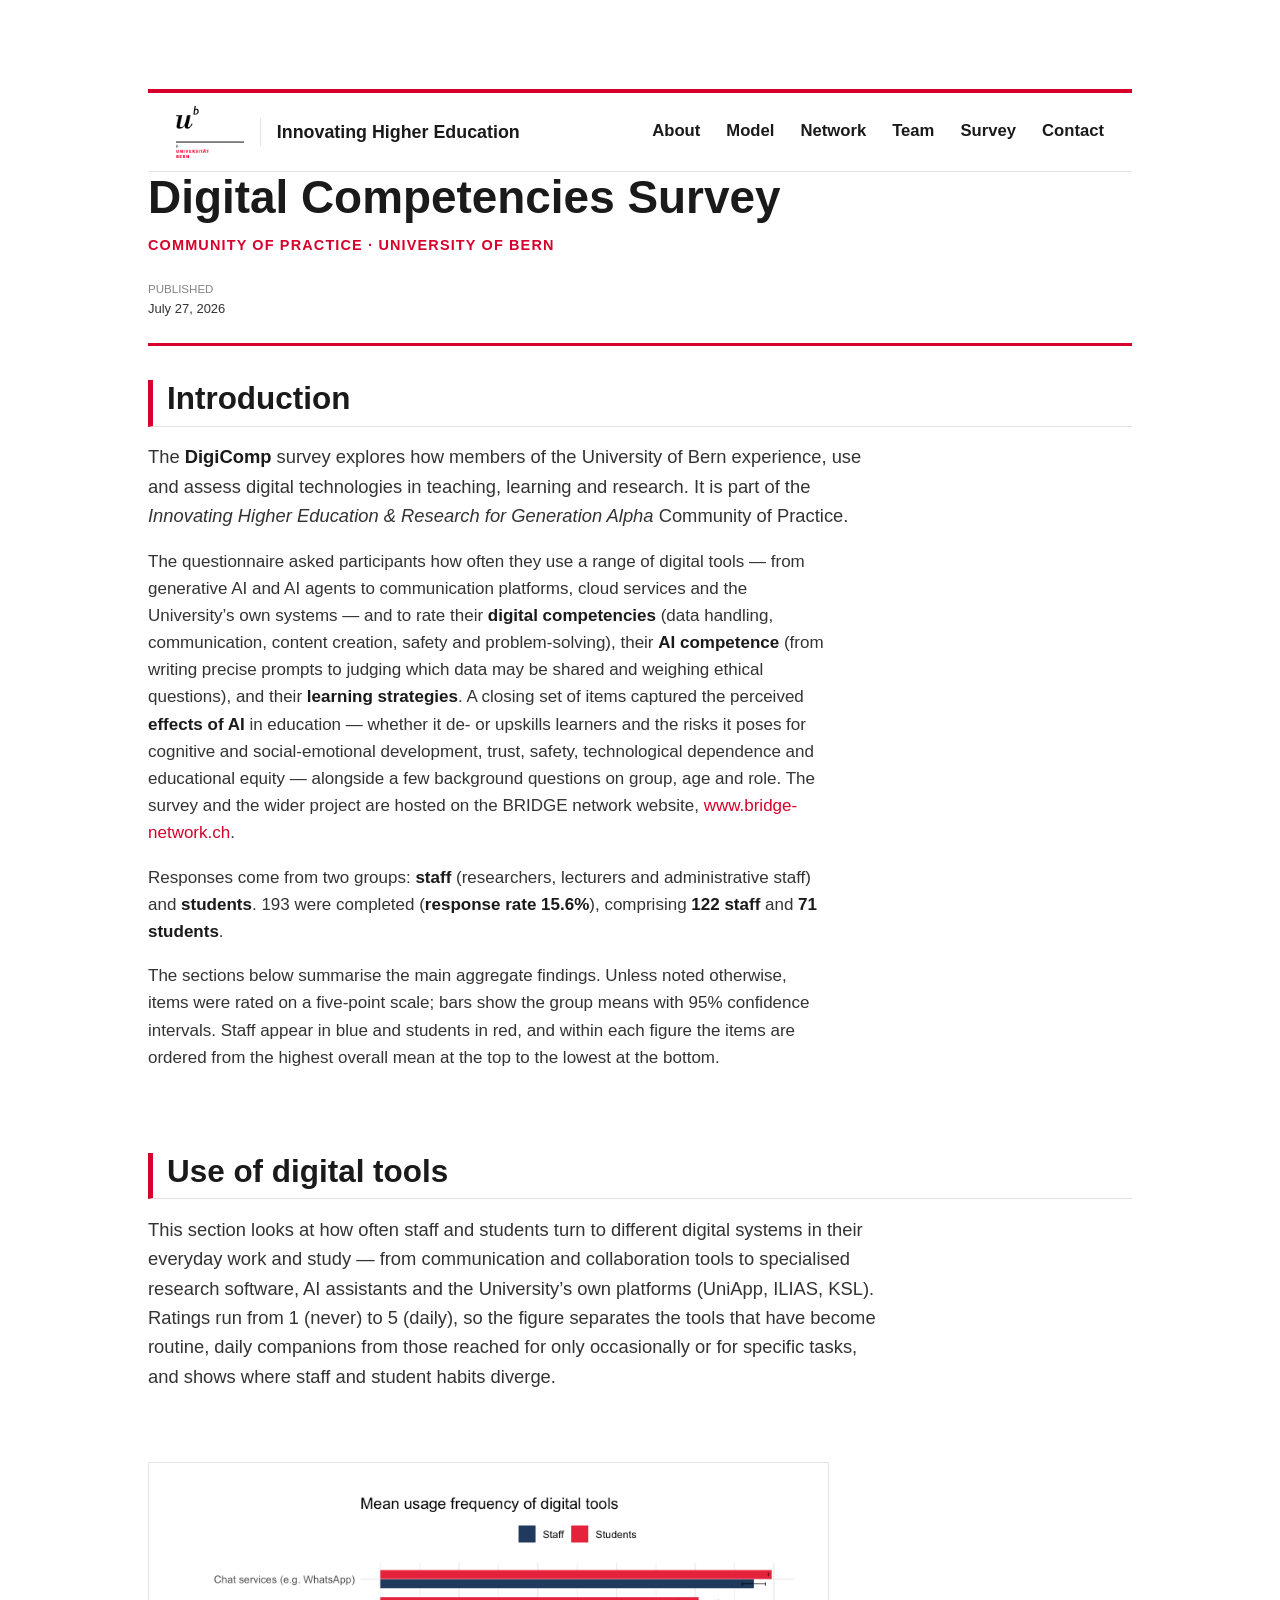
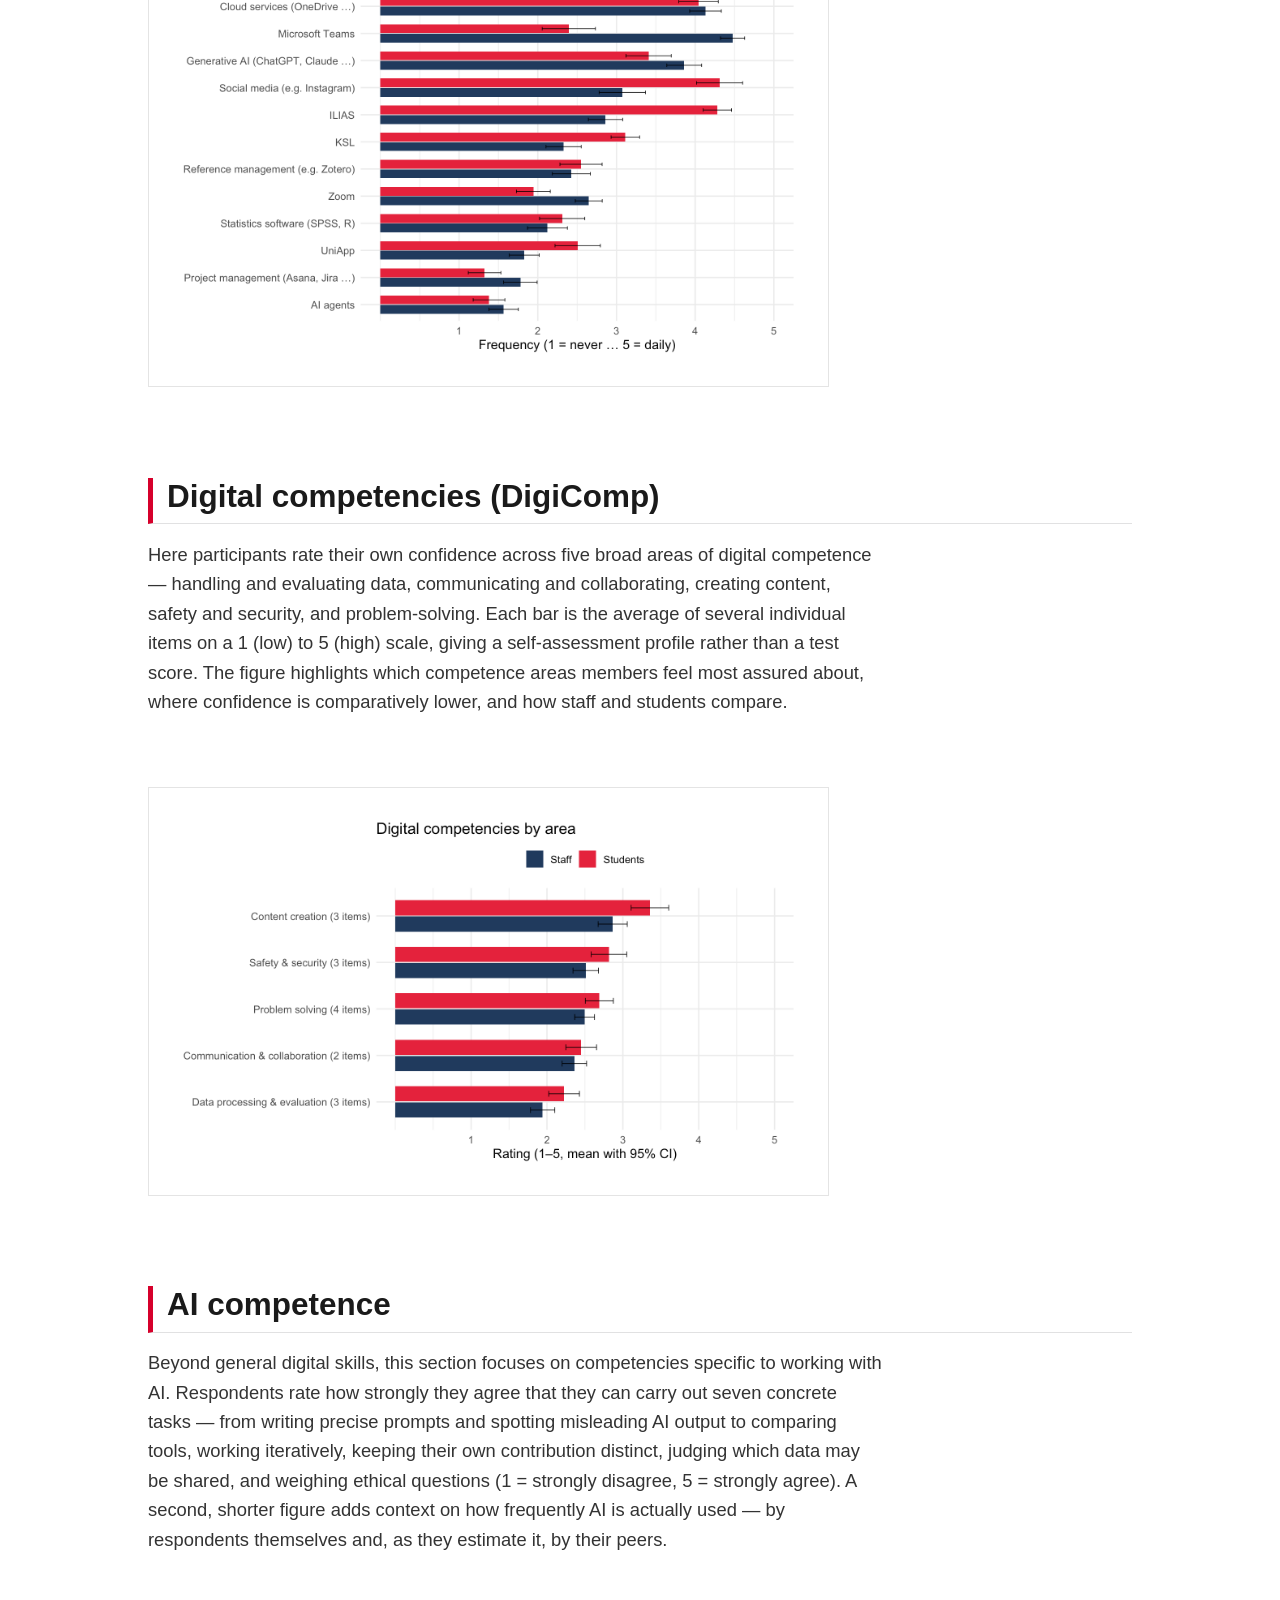
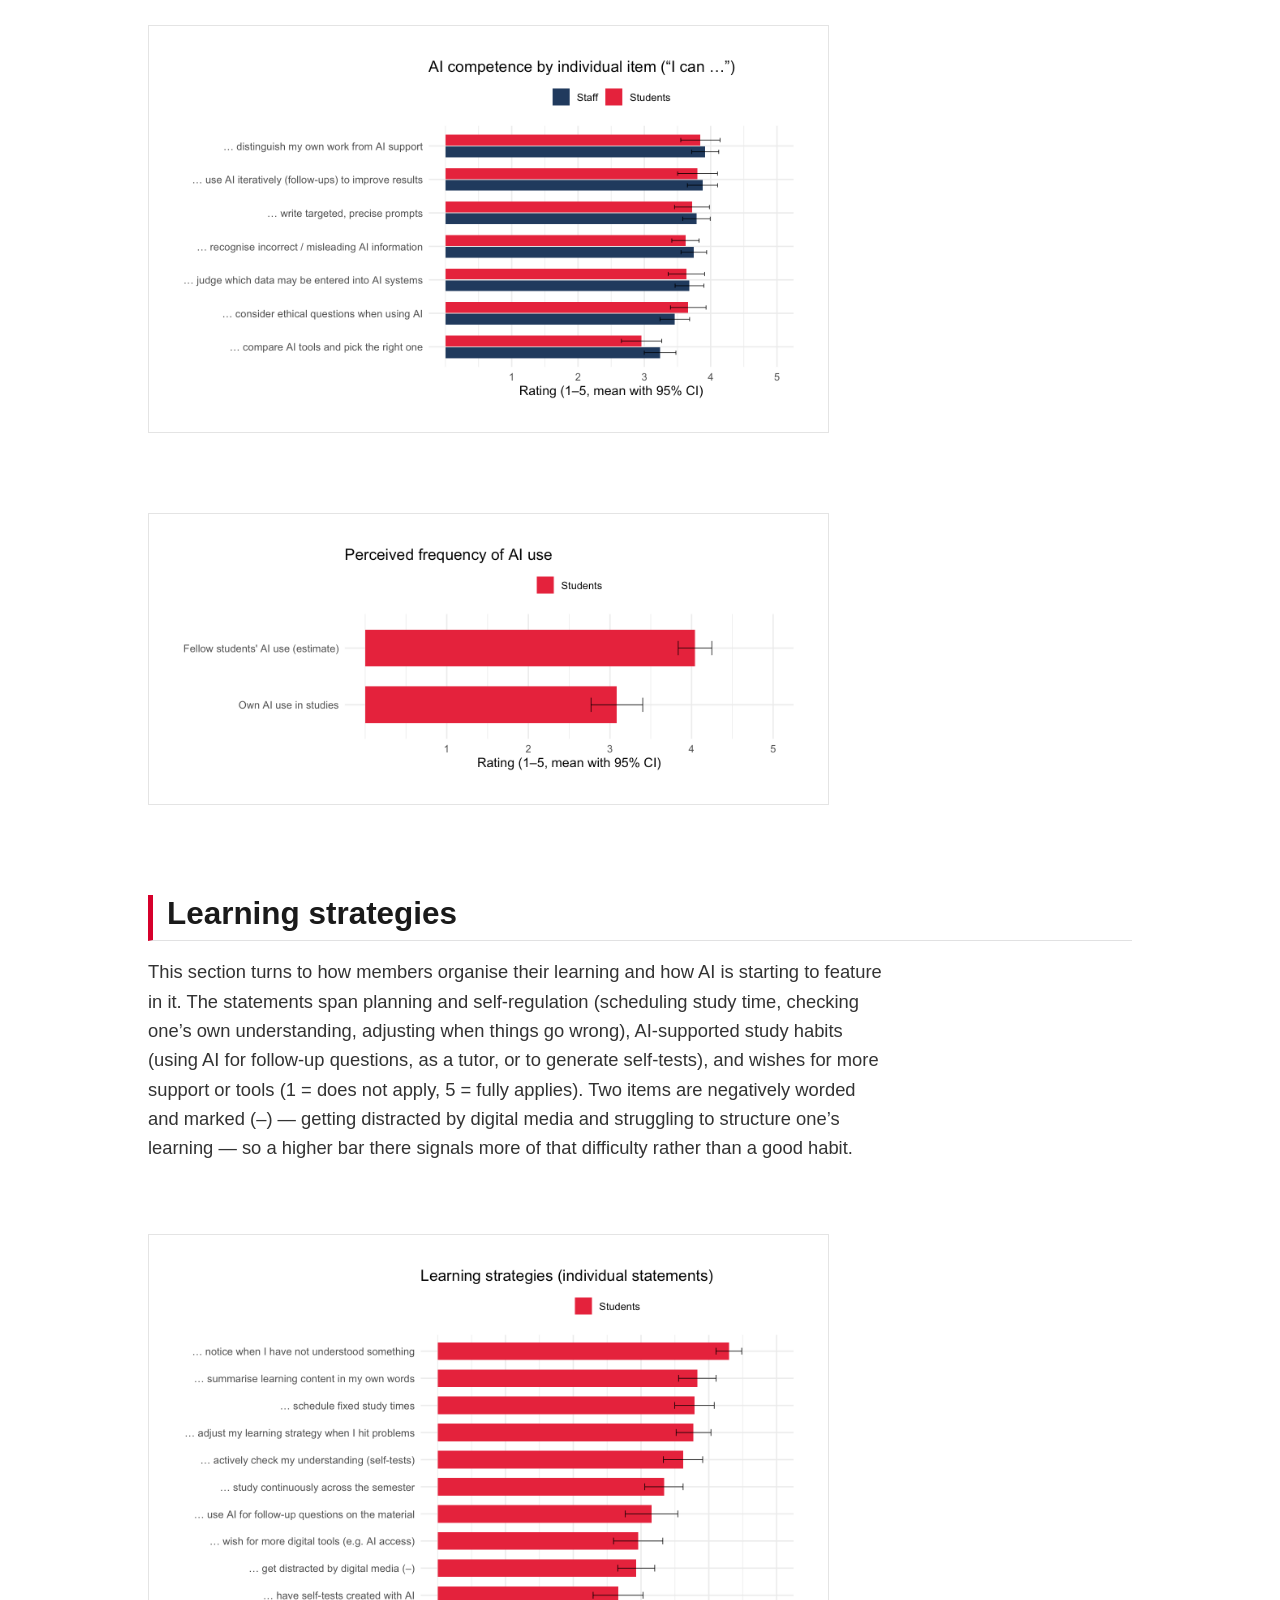
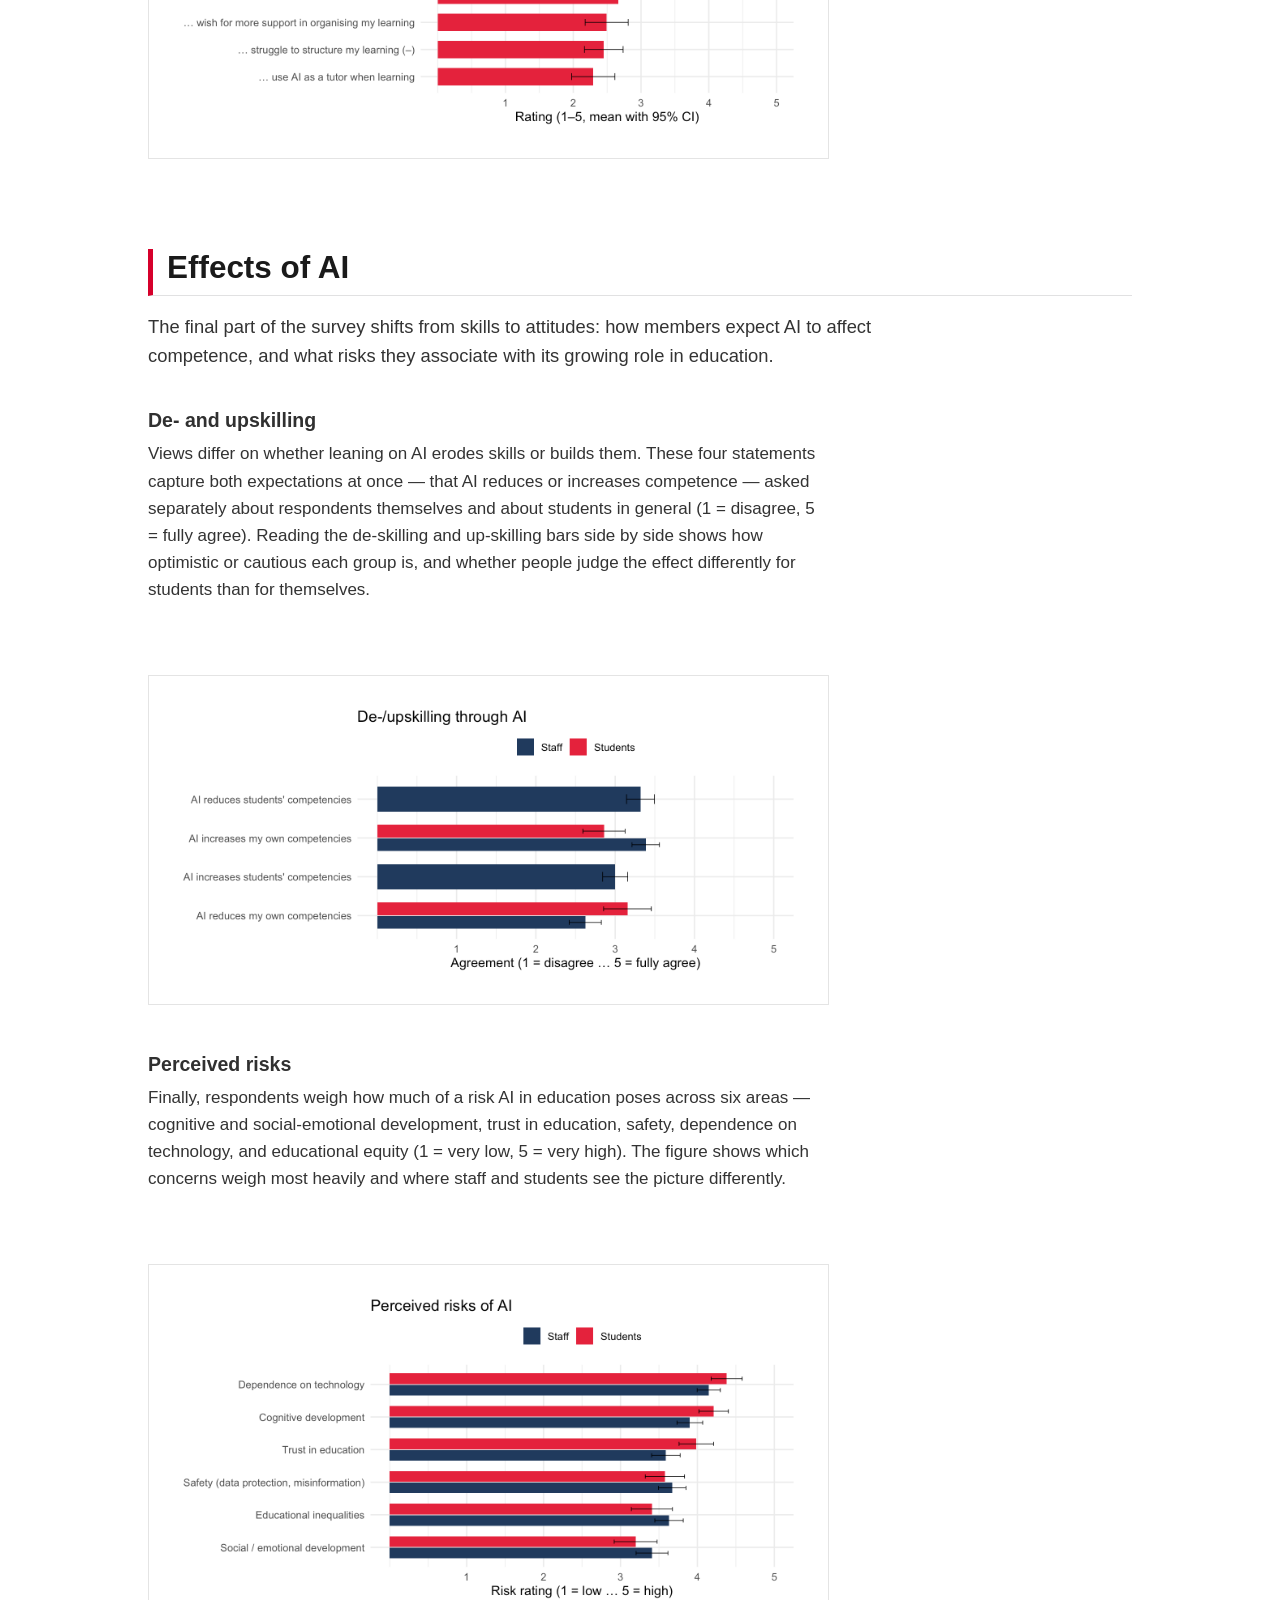
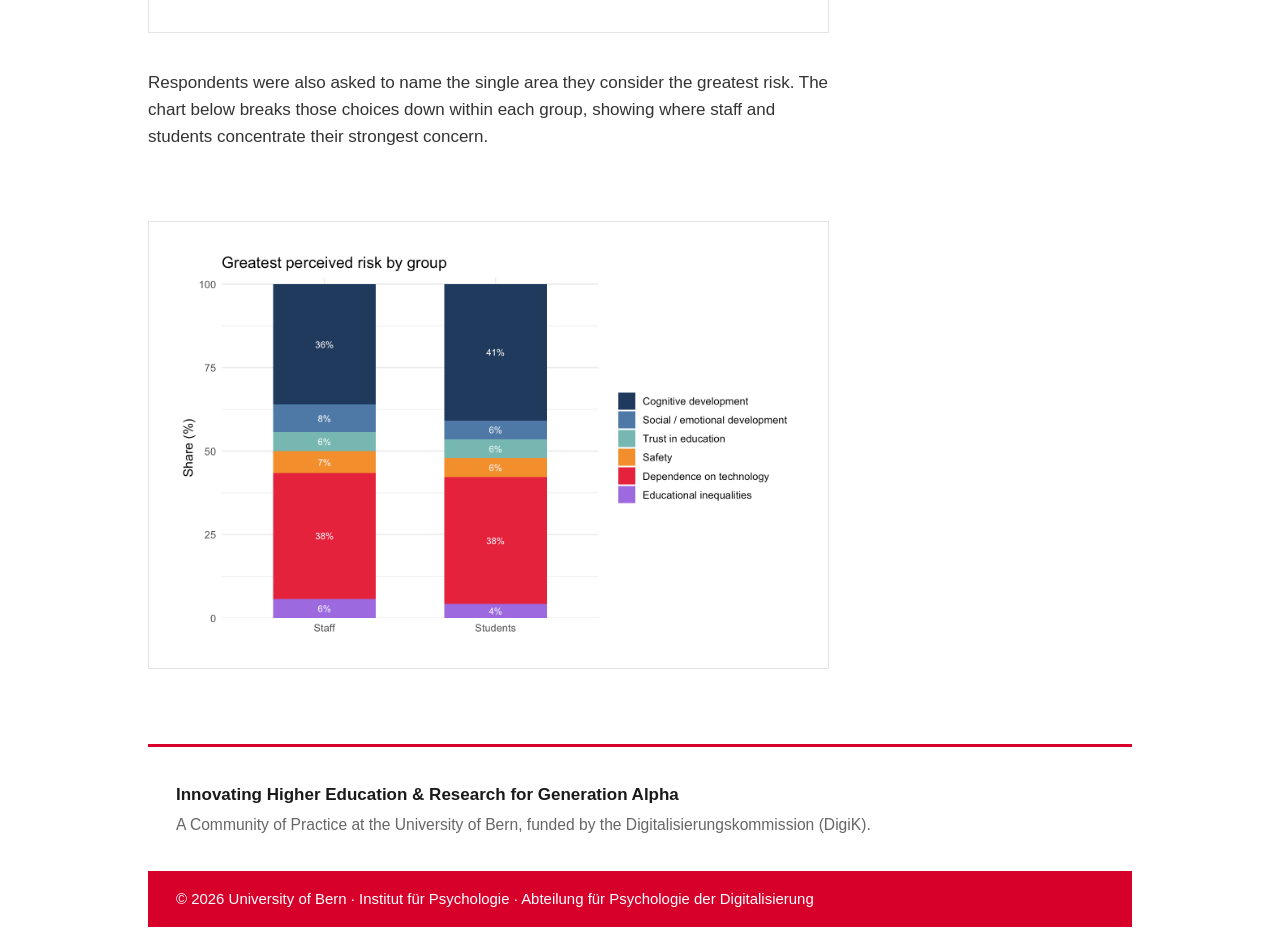
